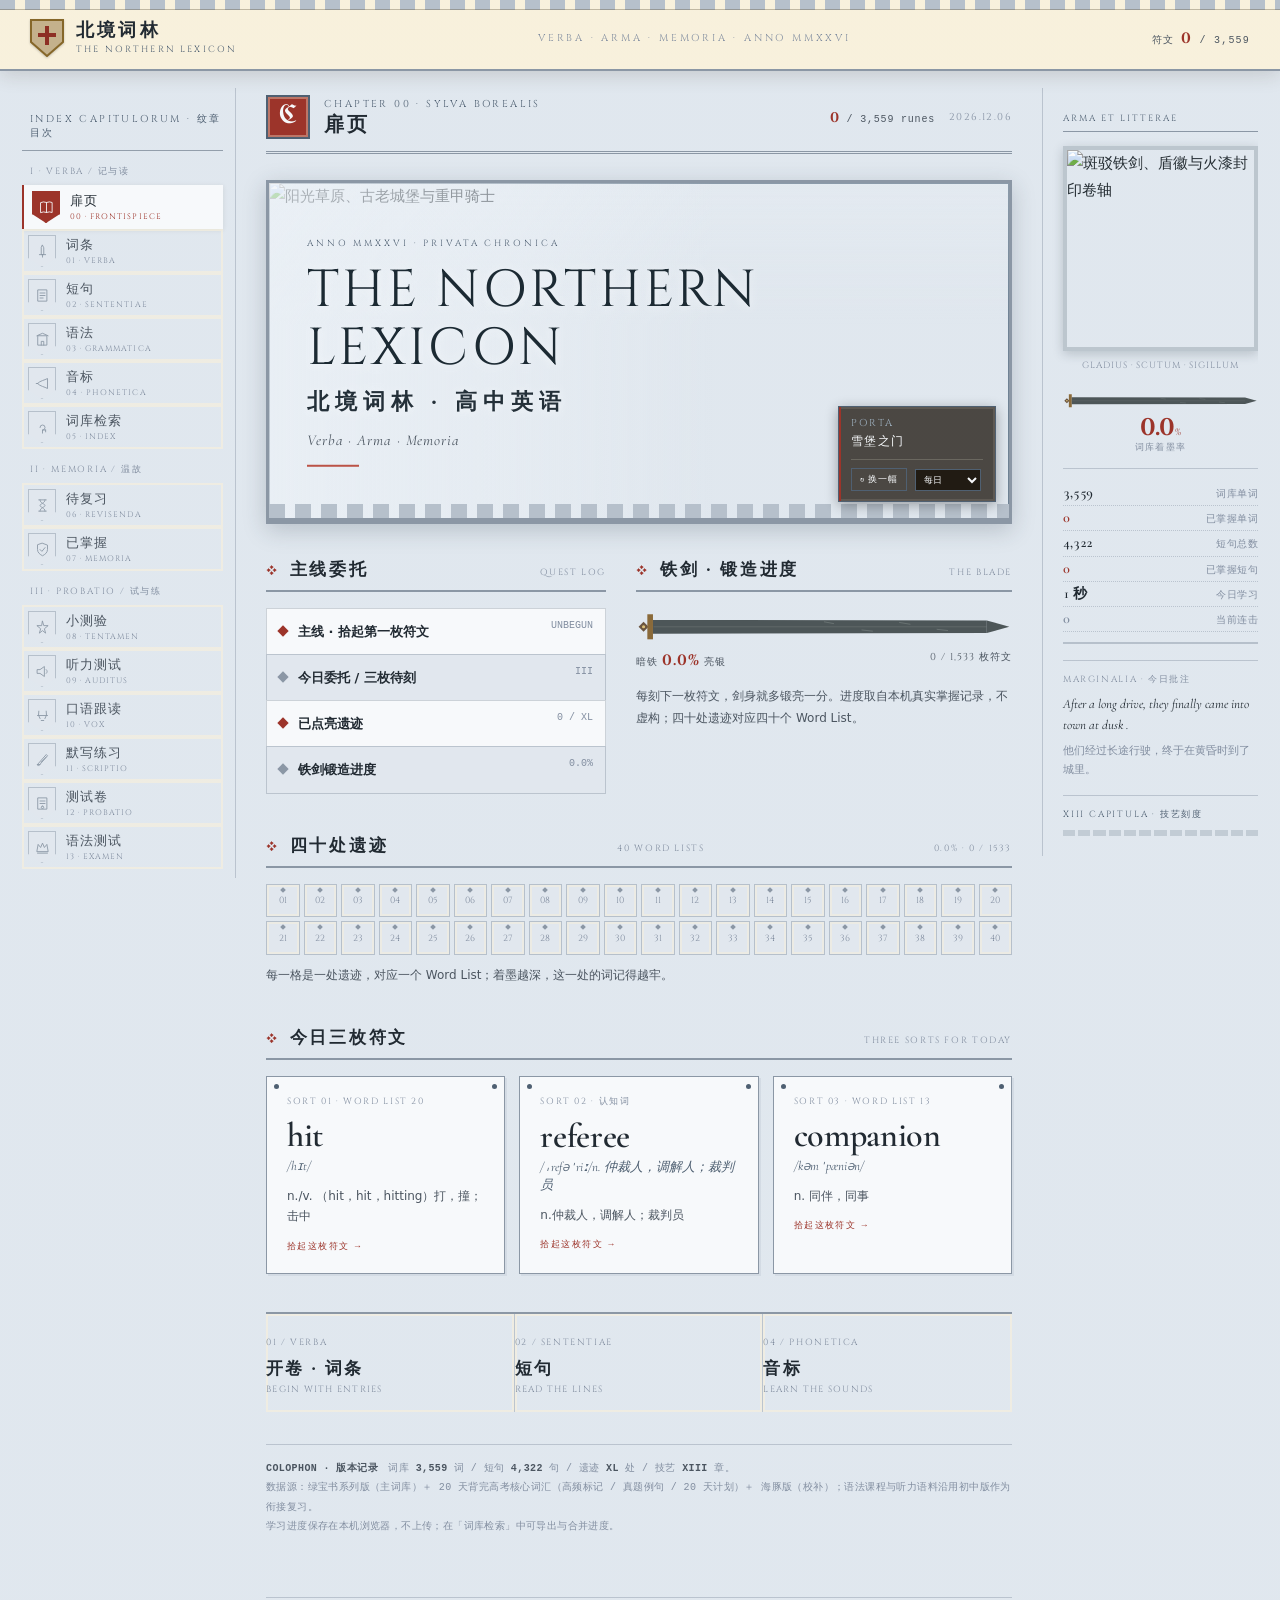
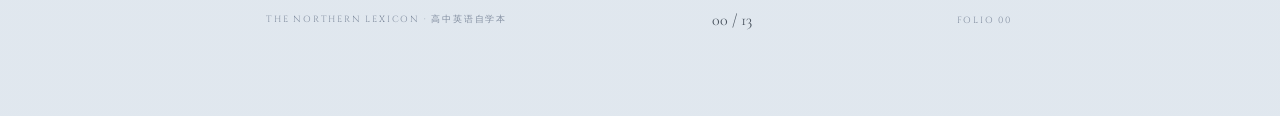
==== index.html @ 10534930 "补齐 988 个缺例句单词的例句（简单单词等基础词全量补全）" ====
<!doctype html>
<html lang="zh-CN">
<head>
<meta charset="utf-8"><meta name="viewport" content="width=device-width,initial-scale=1"><meta http-equiv="Cache-Control" content="no-cache, must-revalidate"><meta name="referrer" content="no-referrer"><link rel="apple-touch-icon" href="apple-touch-icon.png">
<link rel="icon" href="data:image/svg+xml,%3Csvg%20xmlns='http://www.w3.org/2000/svg'%20viewBox='0%200%2064%2064'%3E%3Cpath%20d='M4%204%20h56%20v34%20L32%2060%204%2038%20Z'%20fill='%23c4b18c'%20stroke='%23866729'%20stroke-width='3'/%3E%3Cpath%20d='M29%2012%20h6%20v30%20h-6%20Z%20M17%2024%20h30%20v6%20H17%20Z'%20fill='%238d2f24'/%3E%3C/svg%3E">
<title>北境词林 · 高中英语自学本</title>
<style>
/* hallmark stamp · theme: Exercise Book — refined 2026-10-31
   world preserved: ruled paper, ink, serif voice, one accent · chrome stripped, hairlines over borders
   shape: tool page (tabbed study app) · mode: Operate
   Floor: tokens only · focus-visible on every control · reduced-motion honored · overflow-x clipped
   no eyebrow above headings (counters are metadata) · no nested cards · no glass, no gradient text */
:root{
  --bg:#ffffff;
  --surface:#ffffff;
  --surface-sunk:#fafafa;
  --ink:#16161a;
  --muted:#6c6c72;
  --line:rgba(18,18,22,.10);
  --line-2:rgba(18,18,22,.22);
  --rule:rgba(18,18,22,.035);
  /* 薄荷绿：亮薄荷 #35a08c 只用于大字号（白底 3.2:1，过 WCAG 大字 3:1）；
     深薄荷 #1c7d6b 用于小字与实心块（5.0:1，过正文 4.5:1）。
     色相往青绿挪了一点（B 通道比草绿版高 15），白底上才像薄荷而不是草。
     语义绿并入同一色系：--green 用更深的 #146e58（6.2:1），
     「掌握/答对」和主色是一家，不再有两个绿打架。 */
  --accent:#35a08c;
  --accent-soft:#1c7d6b;
  --plum:#6a4a72;
  --green:#146e58;
  --red:#a2352a;
  --amber:#8a5a12;
  --serif:Georgia,"Times New Roman","STIX Two Text",serif;
  --sans:"Segoe UI",-apple-system,"PingFang SC","Microsoft YaHei",system-ui,sans-serif;
  --mono:ui-monospace,Consolas,"Courier New",monospace;
  --ease:cubic-bezier(.16,1,.3,1);
  --r:8px;
  --r-lg:12px;
  color-scheme:light;
}
[data-theme="dark"]{
  --bg:#121614;
  --surface:#181d1b;
  --surface-sunk:#141917;
  --ink:#e6ede9;
  --muted:#9ba8a3;
  --line:rgba(230,237,233,.13);
  --line-2:rgba(230,237,233,.24);
  --rule:rgba(230,237,233,.055);
  --accent:#82d9bd;
  --accent-soft:#a3e8cd;
  --plum:#c3a8c9;
  --green:#82d9bd;
  --red:#d4796a;
  --amber:#d9a75c;
  color-scheme:dark;
}

*{box-sizing:border-box}
html,body{overflow-x:clip}
body{
  margin:0;background:var(--bg);color:var(--ink);
  font:16px/1.68 var(--sans);
  -webkit-font-smoothing:antialiased;
  text-rendering:optimizeLegibility;
}

/* ---- 浏览器原生表面：选中、光标、滚动条、下划线偏移 ---- */
::selection{background:rgba(53,160,140,.18);color:var(--ink)}
[data-theme="dark"] ::selection{background:rgba(127,216,180,.26)}
:root{scrollbar-color:var(--line-2) transparent;scrollbar-width:thin}
/* 手指按下的一瞬间就有反馈（比 :active 更早），用主题色而不是浏览器默认灰 */
html{-webkit-tap-highlight-color:rgba(53,160,140,.18)}
::-webkit-scrollbar{width:11px;height:11px}
::-webkit-scrollbar-track{background:transparent}
::-webkit-scrollbar-thumb{background:var(--line-2);border-radius:99px;border:3px solid transparent;background-clip:content-box}
::-webkit-scrollbar-thumb:hover{background:var(--muted);background-clip:content-box}
input,textarea{caret-color:var(--accent)}
a{color:var(--accent);text-decoration-thickness:1px;text-underline-offset:3px}

:is(button,a,input,select,textarea,[tabindex],summary):focus-visible{
  outline:2px solid var(--accent);outline-offset:2px;border-radius:4px;
}

main{max-width:900px;margin:0 auto;padding:30px 24px 72px}

/* ---- 统计：一行读数，发丝线收口，不做卡片 ---- */
.stats{
  display:flex;align-items:baseline;gap:34px;flex-wrap:wrap;
  padding:0 0 15px;border-bottom:1px solid var(--line);
}
.stat{min-width:0;display:flex;align-items:baseline;gap:7px}
.stat strong{
  font-family:var(--sans);font-size:15px;font-weight:600;
  font-variant-numeric:tabular-nums;letter-spacing:-.01em;
  transition:color .18s var(--ease);
}
.stat span{color:var(--muted);font-size:12.5px;letter-spacing:.01em}
#learned,#sentLearned{color:var(--green)}
.stat.link{cursor:pointer}
.stat.link:hover strong{color:var(--accent)}
/* 连击数：0 时保持灰，答对才点亮成薄荷色；加一下弹动表示「又对了」 */
#streakNum{display:inline-block;color:var(--muted)}
#statStreak.on #streakNum{color:var(--accent-soft)}
@keyframes streak-pop{0%{transform:scale(1)}42%{transform:scale(1.24)}100%{transform:scale(1)}}
#streakNum.pop{animation:streak-pop .34s var(--ease)}

.progress{height:1px;background:var(--line);overflow:hidden;margin:0 0 30px}
.progress div{height:100%;background:var(--green);width:0;transition:width .3s var(--ease)}

/* ---- 导航：吸顶，文字按钮，当前项一条墨线 ---- */
.tabs{
  margin:0 0 34px;padding:14px 0 0;
  border-bottom:1px solid var(--line);
  position:sticky;top:0;z-index:30;background:var(--bg);
}
.tab-row{display:flex;flex-wrap:wrap}
.tab-row+.tab-row{margin-top:7px}
.tab,button,select,input,textarea{font:inherit}
.tab{
  position:relative;border:0;background:transparent;color:var(--muted);
  border-radius:0;padding:9px 0;margin-right:22px;cursor:pointer;font-size:12.5px;
  transition:color .18s var(--ease);white-space:nowrap;
}
.tab:last-child{margin-right:0}
.tab:hover{color:var(--ink)}
.tab:active{color:var(--accent-soft)}
.tab.active{color:var(--accent-soft);font-weight:600}
.tab.active::after{
  content:"";position:absolute;left:0;right:0;bottom:2px;height:2px;
  background:var(--accent);border-radius:1px;
}

button{
  border:1px solid transparent;background:transparent;border-radius:6px;
  padding:9px 14px;cursor:pointer;color:var(--ink);
  transition:border-color .18s var(--ease),color .18s var(--ease),background-color .18s var(--ease),transform .12s var(--ease);
}
button:disabled{opacity:.4;cursor:not-allowed}
button.primary{border-color:var(--accent-soft);background:var(--accent-soft);color:#fff;font-weight:600}
/* 悬停只在真能 hover 的设备上给，触摸屏上 hover 会「粘住」不散 */
@media(hover:hover){
  button:hover:not(:disabled){background:var(--surface-sunk)}
  button.primary:hover:not(:disabled){background:transparent;color:var(--accent-soft)}
}
/* 触摸屏没有 hover，按下必须给底色，否则「标记掌握」这类文字按钮会以为没点到。
   放在 hover 之后：同优先级下后写的生效，按下态才盖得住悬停态。 */
button:active:not(:disabled){background:rgba(53,160,140,.16);transform:translateY(.5px)}
button.primary:active:not(:disabled){background:var(--green);border-color:var(--green);color:#fff}

.controls{
  display:flex;align-items:center;gap:6px;flex-wrap:wrap;
  padding:0 0 10px;margin:0 0 30px;border-bottom:1px solid var(--line);
}
.controls input{
  flex:1 1 200px;min-width:0;width:auto;border:0;border-radius:0;background:transparent;
  padding:9px 2px;font-size:15px;color:var(--ink);
}
.controls input::placeholder{color:var(--muted)}
.controls input:focus{outline:none;box-shadow:inset 0 -1px 0 var(--accent)}
.controls select{
  border:0;background:transparent;color:var(--muted);font-size:13px;
  padding:9px 2px;cursor:pointer;max-width:200px;
  transition:color .18s var(--ease);
}
.controls select:hover{color:var(--ink)}
.controls select:focus{outline:none;color:var(--ink);box-shadow:inset 0 -1px 0 var(--accent)}

/* ---- 面板：纸面，一层，不再套卡片 ---- */
.panel{
  border:0;border-radius:0;
  padding:0 0 26px;background:transparent;margin-bottom:8px;
}
.section-title{display:flex;align-items:baseline;justify-content:space-between;gap:14px;margin:0 0 16px}
.section-title h2{font-family:var(--serif);font-size:24px;font-weight:600;margin:0;letter-spacing:-.015em}
.section-title span{color:var(--muted);font-size:13.5px;font-variant-numeric:tabular-nums}

/* ---- 单词卡：横格纸，格线退到几乎看不见 ---- */
.word-card{
  border:0;border-radius:0;background:transparent;
  padding:38px 0 0;min-height:0;display:block;
}
.eyebrow{font-size:12px;color:var(--muted);font-variant-numeric:tabular-nums;margin:0 0 14px}
.word{
  font-family:var(--serif);font-size:clamp(46px,7.4vw,78px);font-weight:700;
  letter-spacing:-.032em;line-height:1.02;margin:0 0 10px;color:var(--accent);
  overflow-wrap:break-word;min-width:0;text-wrap:balance;
}
.word.mask{
  font-family:var(--mono);letter-spacing:.12em;font-size:clamp(26px,5vw,38px);color:var(--accent-soft);
}
.sent-en{
  font-family:var(--serif);font-size:clamp(24px,3.8vw,35px);line-height:1.42;
  margin:10px 0 6px;max-width:64ch;text-wrap:pretty;color:var(--accent);
  letter-spacing:-.012em;
}
.phonetic{color:var(--accent-soft);font-size:15px;letter-spacing:.01em}

/* ---- 音标学习：分类分组、符号卡、例词、自测 ---- */
.ipa-group{margin:0 0 30px}
.ipa-group-title{display:flex;align-items:baseline;gap:10px;margin:0 0 12px}
.ipa-group-title h3{font-family:var(--serif);font-size:19px;font-weight:600;margin:0;letter-spacing:-.01em}
.ipa-group-title span{color:var(--muted);font-size:13px}
.ipa-grid{display:grid;grid-template-columns:repeat(auto-fill,minmax(150px,1fr));gap:10px}
.ipa-card{
  display:flex;flex-direction:column;gap:6px;padding:14px 14px 12px;
  border:1px solid var(--line);border-radius:var(--r);background:var(--surface);
  transition:border-color .18s var(--ease),box-shadow .18s var(--ease);
}
.ipa-card:hover{border-color:var(--line-2)}
.ipa-card:focus-within{border-color:var(--accent)}
.ipa-top{display:flex;align-items:center;justify-content:space-between;gap:6px}
.ipa-sym{font-family:var(--serif);font-size:28px;line-height:1.05;color:var(--accent);letter-spacing:.01em}
.ipa-say{
  display:inline-flex;align-items:center;justify-content:center;width:28px;height:28px;
  border:1px solid var(--line);border-radius:6px;background:transparent;color:var(--muted);cursor:pointer;
}
.ipa-say:hover{color:var(--accent);border-color:var(--accent)}
.ipa-say.speaking{color:var(--accent);border-color:var(--accent)}
.ipa-say svg{width:14px;height:14px;fill:none;stroke:currentColor;stroke-width:1.7;stroke-linecap:round;stroke-linejoin:round}
.ipa-desc{font-size:12.5px;line-height:1.5;color:var(--muted)}
.ipa-ex{margin-top:2px;padding-top:8px;border-top:1px solid var(--rule);font-size:13px;line-height:1.6}
.ipa-ex b{font-weight:600;color:var(--ink)}
.ipa-ex .ex-word{color:var(--accent-soft);cursor:pointer;font-family:var(--serif);font-size:15px}
.ipa-ex .ex-word:hover{text-decoration:underline}
.ipa-ex .ex-ph{color:var(--muted);font-family:var(--serif)}
.ipa-ex .ex-zh{color:var(--muted)}
.ipa-empty{font-size:12.5px;color:var(--muted);font-style:italic}
.ipa-toolbar{display:flex;align-items:center;flex-wrap:wrap;gap:12px;margin:0 0 18px}
.ipa-toolbar .seg button{padding:5px 12px;font-size:13px}
.ipa-score{font-variant-numeric:tabular-nums}
.ipa-q{display:flex;align-items:center;gap:14px;flex-wrap:wrap;margin:0 0 18px}
.ipa-q .ipa-sym{font-size:clamp(44px,8vw,64px)}
.ipa-opts{display:flex;flex-wrap:wrap;gap:10px;margin:0 0 16px}
.ipa-opts button{
  padding:10px 18px;border:1px solid var(--line);border-radius:var(--r);background:var(--surface);
  color:var(--ink);cursor:pointer;font-family:var(--serif);font-size:20px;
  transition:border-color .15s var(--ease),color .15s var(--ease),background .15s var(--ease);
}
.ipa-opts button:hover{border-color:var(--accent);color:var(--accent)}
.ipa-opts button.correct{border-color:var(--green);color:var(--green);background:rgba(20,110,88,.08)}
.ipa-opts button.wrong{border-color:var(--red);color:var(--red);background:rgba(162,53,42,.08)}
.ipa-feedback{min-height:24px;margin:0 0 14px;font-size:14px}
.ipa-feedback.good{color:var(--green)}
.ipa-feedback.bad{color:var(--red)}
.definition{
  font-size:21px;margin:30px 0 0;line-height:1.7;max-width:62ch;
  padding-top:28px;border-top:1px solid var(--line);
}
.detail{
  padding-top:18px;border-top:1px solid var(--line);margin-top:22px;
  white-space:pre-wrap;max-width:70ch;line-height:1.78;font-size:14.5px;
}
.detail b{display:block;font-weight:600;font-size:12.5px;color:var(--muted);margin-bottom:4px;letter-spacing:.02em}
/* 例句标题行：标签 + 小喇叭按钮并排 */
.detail-head{display:flex;align-items:center;gap:3px;margin-bottom:4px}
.detail-head b{margin-bottom:0}
#memoryWrap b{color:var(--plum)}
#exampleWrap b{color:var(--accent)}
.actions{display:flex;gap:4px;flex-wrap:wrap;margin-top:34px;align-items:center}

/* ---- 设置条 ---- */
.speak-bar,.mode-bar,.jump-bar,.master-tools{
  display:flex;gap:18px;align-items:center;flex-wrap:wrap;
  margin:0 0 16px;color:var(--muted);font-size:13px;
}
.speak-bar label,.mode-bar label,.jump-bar label,.master-tools label{display:flex;align-items:center;gap:7px}
.speak-bar select,.mode-bar select,.jump-bar input,.master-tools input{
  padding:6px 9px;border:1px solid var(--line);border-radius:6px;
  background:var(--surface);font-size:13px;color:var(--ink);
  transition:border-color .18s var(--ease);
}
.speak-bar select:hover,.mode-bar select:hover,.jump-bar input:hover,.master-tools input:hover{border-color:var(--line-2)}
.jump-bar input{width:210px}
.master-tools input{width:240px}
.jump-bar button{padding:6px 13px;font-size:13px}

/* ---- 设置：默认收起，展开时占满一行 ---- */
.settings>summary{
  cursor:pointer;list-style:none;color:var(--muted);font-size:13px;
  padding:9px 12px;border-radius:6px;display:inline-flex;align-items:center;gap:7px;
  transition:color .18s var(--ease),background-color .18s var(--ease);
}
.settings>summary::-webkit-details-marker{display:none}
.settings>summary::after{
  content:"";width:0;height:0;border-left:4px solid transparent;
  border-right:4px solid transparent;border-top:5px solid currentColor;
  transition:transform .22s var(--ease);
}
.settings[open]>summary::after{transform:rotate(180deg)}
.settings>summary:hover{color:var(--ink);background:var(--surface-sunk)}
.settings[open]{flex-basis:100%;order:9}
.settings-body{
  margin:10px 0 2px;padding:18px 20px;border-radius:8px;
  background:var(--surface-sunk);display:grid;gap:16px;
}
.settings-body .row{display:flex;align-items:center;gap:18px;flex-wrap:wrap;font-size:13px;color:var(--muted);row-gap:12px}
.settings-body .row label{display:flex;align-items:center;gap:7px;white-space:nowrap}
.settings-body .row select{
  padding:5px 8px;border:1px solid var(--line);border-radius:6px;
  background:var(--bg);font-size:13px;color:var(--ink);
}
.settings-body .row .lbl{color:var(--ink);font-size:12.5px}
.jump-tip{color:var(--red);font-size:12.5px}
.seg{display:inline-flex;border:1px solid var(--line);border-radius:7px;overflow:hidden;background:var(--surface-sunk)}
.seg button{border:0;border-radius:0;padding:7px 15px;background:transparent;color:var(--muted);font-size:13px}
.seg button+button{border-left:1px solid var(--line)}
.seg button:hover:not(.on){color:var(--ink);border-color:var(--line)}
.seg button:active:not(.on){background:rgba(53,160,140,.16);color:var(--ink)}
.seg button.on{background:var(--accent-soft);color:#fff;font-weight:600}

/* ---- 朗读设置：默认收起，展开时占满一行 ---- */
.tune>summary{
  cursor:pointer;list-style:none;color:var(--muted);font-size:13px;
  padding:7px 13px;border:1px solid var(--line);border-radius:var(--r);
  display:inline-flex;align-items:center;gap:7px;
  transition:border-color .18s var(--ease),color .18s var(--ease);
}
.tune>summary::-webkit-details-marker{display:none}
.tune>summary::after{
  content:"";width:0;height:0;
  border-left:4px solid transparent;border-right:4px solid transparent;
  border-top:5px solid currentColor;transition:transform .22s var(--ease);
}
.tune[open]>summary::after{transform:rotate(180deg)}
.tune>summary:hover{border-color:var(--line-2);color:var(--ink)}
.tune[open]{flex-basis:100%}
.tune-body{
  display:flex;gap:16px;align-items:center;flex-wrap:wrap;
  margin-top:10px;padding:14px 16px;border:1px solid var(--line);
  border-radius:var(--r);background:var(--surface);
}
#voiceInfo{font-size:12px;color:var(--muted);letter-spacing:.01em}

/* ---- 朗读按钮 ---- */
.word-line{display:flex;align-items:center;gap:14px;flex-wrap:wrap}
.speak{
  border:1px solid transparent;background:transparent;border-radius:6px;
  padding:8px 10px;cursor:pointer;flex:none;font-size:13px;color:var(--muted);
  display:inline-flex;align-items:center;gap:7px;
  transition:border-color .18s var(--ease),color .18s var(--ease),background-color .18s var(--ease);
}
.speak:hover:not(:disabled){color:var(--accent);background:var(--surface-sunk)}
.speak:active:not(:disabled){background:rgba(53,160,140,.16);transform:translateY(.5px)}
.speak.speaking{color:var(--accent);border-color:var(--accent)}
.speak svg{width:15px;height:15px;fill:none;stroke:currentColor;stroke-width:1.7;stroke-linecap:round;stroke-linejoin:round}
/* 例句行里的迷你喇叭：塞在 12.5px 的标签旁边，不撑高行距 */
.speak.mini{padding:6px;border-radius:5px;margin-left:-4px;color:var(--accent-soft)}
.speak.mini svg{width:16px;height:16px}

/* ---- 列表 ---- */
.list{display:grid;gap:0}
.item{
  display:grid;grid-template-columns:minmax(0,1fr) auto;gap:12px;align-items:center;
  border-bottom:1px solid var(--line);padding:13px 2px;
}
.item:last-child{border-bottom:0}
.item .w{font-family:var(--serif);font-weight:600;overflow-wrap:break-word;min-width:0;transition:color .16s var(--ease)}
.item:hover .w{color:var(--accent)}
.item small{display:block;color:var(--muted);font-size:13px;margin-top:2px}
.item button{padding:6px 12px;font-size:13px}
.item .item-actions{display:flex;gap:6px;align-items:center;white-space:nowrap}
.empty-tip{color:var(--muted);font-size:14px;margin:0}
.master-more{justify-self:start;padding:8px 14px;font-size:13px;margin-top:14px}
.letter-head{
  display:flex;align-items:center;gap:10px;color:var(--accent);
  font-size:12.5px;font-weight:600;margin:16px 0 0;letter-spacing:.02em;
}
.letter-head::after{content:"";flex:1;height:1px;background:var(--line)}
.hidden{display:none!important}

/* ---- 测验 / 听力 / 跟读 ---- */
.quiz-options{display:grid;grid-template-columns:minmax(0,1fr) minmax(0,1fr);gap:10px;margin-top:20px}
.quiz-options button{text-align:left;min-height:56px;line-height:1.55;background:var(--surface);border:1px solid var(--line);font-size:15px}
.quiz-options button:disabled{opacity:.5;cursor:default}
.quiz-options button.right{opacity:1;border-color:var(--green);color:var(--green);font-weight:600;background:rgba(20,110,88,.06)}
.quiz-options button.wrong{opacity:1;border-color:var(--red);color:var(--red);background:rgba(162,53,42,.05)}
.quiz-options.one-col{grid-template-columns:minmax(0,1fr)}
.feedback{margin-top:20px;font-weight:500;font-size:14.5px;line-height:1.6}
.lq{margin:14px 0;padding-top:12px;border-top:1px dashed var(--line)}
.lq .lq-title{font-weight:600;margin-bottom:6px}
.l-speaker{display:inline-block;color:var(--accent);font-weight:600;min-width:22px}
.listen-box{display:flex;gap:10px;align-items:center;flex-wrap:wrap;margin:8px 0 4px}
.target-en{
  font-family:var(--serif);font-size:clamp(20px,3.4vw,28px);line-height:1.5;
  margin:8px 0;overflow-wrap:break-word;min-width:0;max-width:68ch;
}
.target-en.long{font-size:16px;line-height:1.9;font-weight:600;max-height:260px;overflow:auto}
.tok{display:inline-block;padding:1px 4px;margin:2px 3px 2px 0;border-radius:4px;background:var(--surface-sunk)}
.tok.hit{background:transparent;color:var(--green);box-shadow:inset 0 -2px 0 var(--green)}
.tok.miss{background:transparent;color:var(--red);text-decoration:underline wavy var(--red)}
.heard{margin-top:10px;color:var(--muted);font-size:14px;min-height:22px}
.score-big{font-family:var(--serif);font-size:32px;font-variant-numeric:tabular-nums;color:var(--accent)}
.mic-on{border-color:var(--red);color:var(--red)}
@keyframes pulse{0%,100%{box-shadow:0 0 0 0 transparent}50%{box-shadow:0 0 0 4px var(--surface-sunk)}}

/* ---- 默写 ---- */
.d-prompt{
  font-family:var(--serif);font-size:clamp(20px,3.4vw,28px);line-height:1.5;
  margin:8px 0;overflow-wrap:break-word;min-width:0;max-width:68ch;
}
.d-hint{
  font-family:var(--mono);letter-spacing:.16em;color:var(--amber);
  margin-top:10px;word-break:break-word;min-height:22px;
}
.d-input{
  width:100%;padding:13px 14px;border:1px solid var(--line-2);border-radius:var(--r);
  background:var(--surface);font:inherit;margin-top:14px;resize:none;overflow:hidden;
  min-height:52px;line-height:1.55;color:var(--ink);
  transition:border-color .18s var(--ease);
}
.d-input:focus{outline:none;border-color:var(--accent)}
.d-input.ok{border-color:var(--green)}
.d-input.bad{border-color:var(--red)}
#wdictInput{font-size:17px;font-weight:600;letter-spacing:.02em}
#wdictInput::placeholder{font-weight:400;letter-spacing:0}
.wdict-stat{color:var(--muted);font-size:12.5px;min-height:19px;margin-top:8px}

/* ---- 输入框一键清空 ---- */
/* 手机上按退格删一个 12 个字母的单词要按十几次，还要小心别按错删到别的，
   给个 × 一点清空。显隐交给 :placeholder-shown 判断，不用 JS 去同步状态。 */
.in-wrap{position:relative;margin-top:14px}
.in-wrap .d-input{margin-top:0;padding-right:42px}
.in-wrap .in-clear{
  position:absolute;right:7px;top:50%;transform:translateY(-50%);
  width:30px;height:30px;padding:0;border:0;border-radius:50%;
  display:flex;align-items:center;justify-content:center;
  color:var(--muted);background:transparent;cursor:pointer;
  touch-action:manipulation;-webkit-tap-highlight-color:transparent;
}
.in-wrap .in-clear svg{width:14px;height:14px;fill:none;stroke:currentColor;stroke-width:2;stroke-linecap:round}
/* 多行输入框（默写）会随内容长高，按钮贴顶不居中，否则会飘到中间去 */
.in-wrap.ta .in-clear{top:9px;transform:none}
.in-wrap :is(input,textarea):placeholder-shown + .in-clear{display:none}
/* 空的时候按钮不在，右侧那 42px 还给文字，否则占位提示会被截掉一截 */
.in-wrap :is(input,textarea):placeholder-shown{padding-right:14px}
@media(hover:hover){ .in-wrap .in-clear:hover{background:var(--surface-sunk);color:var(--ink)} }
/* 按下态：选择器要压过全局 button:active，否则 transform 被改成 translateY(.5px)，
   按钮会往下跳半个身位 */
.in-wrap .in-clear:active{background:rgba(53,160,140,.16);color:var(--accent-soft);transform:translateY(-50%)}
.in-wrap.ta .in-clear:active{transform:translateY(.5px)}

/* ---- 语法 ---- */
.gram .g-title{font-family:var(--serif);font-size:21px;font-weight:600;margin:8px 0 4px;letter-spacing:-.01em}
.gram .g-level{
  display:inline-block;font-size:12px;color:var(--accent);border:1px solid var(--line);
  border-radius:999px;padding:1px 10px;margin-left:8px;vertical-align:middle;
}
.gram .g-t{margin:8px 0;line-height:1.78;max-width:70ch}
.gram .g-b{font-weight:600;margin:16px 0 4px;color:var(--accent)}
.gram .g-img{color:var(--muted);font-size:12.5px;margin:6px 0}
.gram .g-done{color:var(--green)}
.gramq-q{border-bottom:1px solid var(--line);padding:16px 0;margin:0}
.gramq-q .gq-no{color:var(--muted);font-size:13px;margin-right:6px;font-variant-numeric:tabular-nums}
.gramq-q .gq-stem{font-weight:600;margin-bottom:10px;line-height:1.75}
.gramq-q .gq-opt{display:block;width:100%;text-align:left;margin:6px 0;padding:10px 13px;background:var(--surface);border:1px solid var(--line)}
.gramq-q .gq-opt.correct{border-color:var(--green);color:var(--green);font-weight:600}
.gramq-q .gq-opt.wrong{border-color:var(--red);color:var(--red)}
.gramq-why{margin-top:9px;font-size:13px;color:var(--muted);line-height:1.75}

/* ---- 测试卷：像一张印出来的卷子 ---- */
.paper{
  background:var(--surface);border:1px solid var(--line);border-radius:var(--r-lg);
  padding:clamp(20px,3vw,34px);max-width:820px;
}
.p-head{border-bottom:2px solid var(--ink);padding-bottom:14px;margin-bottom:18px}
.p-title{margin:0;font-family:var(--serif);font-size:clamp(19px,3vw,24px);text-align:center;font-weight:600;letter-spacing:-.01em}
.p-meta{color:var(--muted);font-size:12.5px;text-align:center;margin-top:7px;font-variant-numeric:tabular-nums}
.p-name{font-size:13px;color:var(--muted);margin-top:12px}
.p-sec{
  font-family:var(--serif);font-size:17px;margin:26px 0 10px;
  padding-left:10px;box-shadow:inset 3px 0 0 var(--accent);color:var(--accent);
}
.p-sub{font-weight:600;font-size:14px;margin:16px 0 6px}
.p-tip{color:var(--muted);font-size:12.5px;line-height:1.75;margin:0 0 12px;max-width:72ch}
.p-item{display:flex;gap:10px;padding:10px 0;border-bottom:1px dashed var(--line)}
.p-no{color:var(--muted);font-size:13px;min-width:22px;padding-top:2px;font-variant-numeric:tabular-nums}
.p-body{flex:1;min-width:0}
.p-stem{font-size:15px;line-height:1.8}
.p-hint{
  font-size:12.5px;color:var(--muted);border:1px dashed var(--line);border-radius:6px;
  padding:3px 10px;display:inline-block;margin-top:7px;
}
.p-opts{display:flex;gap:8px;flex-wrap:wrap;margin-top:9px}
.p-opt{
  padding:6px 13px;border:1px solid var(--line);border-radius:6px;background:var(--surface);
  color:var(--ink);font-size:13.5px;cursor:pointer;text-align:left;
  transition:border-color .18s var(--ease);
}
.p-opt:hover{border-color:var(--line-2)}
.p-opt.on{border-color:var(--ink);font-weight:600}
.p-opt.right{border-color:var(--green);color:var(--green);font-weight:600}
.p-opt.wrong{border-color:var(--red);color:var(--red)}
.p-listen{display:flex;align-items:center;gap:8px;flex-wrap:wrap}
.p-lhint,.p-audio-text{color:var(--muted);font-size:12.5px}
.p-bank{display:flex;gap:8px;flex-wrap:wrap;padding:11px;border:1px solid var(--line);border-radius:var(--r);margin:0 0 12px}
.p-bank-w{padding:3px 11px;border:1px solid var(--line);border-radius:999px;font-size:13px}
.p-ansrow{display:flex;align-items:center;gap:8px;margin-top:9px;flex-wrap:wrap}
.p-lb{color:var(--muted);font-size:12.5px;margin-top:6px}
.p-input{
  padding:7px 11px;border:1px solid var(--line);border-radius:6px;font-size:14px;
  width:180px;background:var(--surface);font-family:inherit;color:var(--ink);
}
.p-input.wide{width:100%}
.p-textarea{
  width:100%;margin-top:9px;padding:11px;border:1px solid var(--line);border-radius:var(--r);
  font:inherit;font-size:14px;line-height:1.75;resize:vertical;background:var(--surface);color:var(--ink);
}
.p-fb{margin-top:6px;font-size:12.5px;display:flex;gap:8px;flex-wrap:wrap}
.p-fb.ok .p-mark{color:var(--green);font-weight:600}
.p-fb.no .p-mark{color:var(--red);font-weight:600}
.p-why{color:var(--muted)}
.p-passage{border:1px solid var(--line);border-radius:var(--r);padding:14px 16px;margin-bottom:12px}
.p-pline{margin:0 0 5px;font-size:13.5px;line-height:1.8}
.p-score{margin-top:14px;padding:14px 16px;border:1px solid var(--line);border-radius:var(--r)}
.p-score strong{font-family:var(--serif);font-size:26px;font-variant-numeric:tabular-nums}
.p-groups{display:flex;gap:8px;flex-wrap:wrap;margin-top:9px}
.p-grp{font-size:12.5px;border:1px solid var(--line);border-radius:999px;padding:2px 11px}
.p-sample{margin-top:14px;padding:14px 16px;border:1px dashed var(--line);border-radius:var(--r);font-size:13px}
.p-sample p{margin:7px 0 0;line-height:1.75}

.notice{
  border:1px solid var(--line);box-shadow:inset 3px 0 0 var(--amber);
  border-radius:var(--r);padding:13px 16px;font-size:13px;line-height:1.75;
  margin:0 0 16px;color:var(--ink);background:transparent;
}
.notice.bad{box-shadow:inset 3px 0 0 var(--red)}

/* ---- 视图切换：唯一一处编排过的入场 ---- */
@keyframes view-in{from{opacity:0;transform:translateY(6px)}to{opacity:1;transform:none}}
.view:not(.hidden){animation:view-in .34s var(--ease) both}

/* ---- 答对反馈：一次短促的「落定」，一圈扩散 + 轻微回弹 + 一枚上浮的对勾 ----
   不做彩带礼花，保持和版面一致的克制。全部时长 ≤1s，不挡住下一步操作。 */
@keyframes ok-pop{
  0%{transform:scale(1)}
  38%{transform:scale(1.03)}
  100%{transform:scale(1)}
}
@keyframes ok-halo{
  0%{box-shadow:0 0 0 0 rgba(53,160,140,.42)}
  100%{box-shadow:0 0 0 15px rgba(53,160,140,0)}
}
@keyframes ok-tick{
  0%{opacity:0;transform:translate(-50%,8px) scale(.4)}
  22%{opacity:1;transform:translate(-50%,-10px) scale(1)}
  64%{opacity:1;transform:translate(-50%,-15px) scale(1)}
  100%{opacity:0;transform:translate(-50%,-30px) scale(1)}
}
.ok-flash{position:relative;animation:ok-pop .38s var(--ease),ok-halo .64s ease-out}
.ok-flash::after{
  content:"✓";position:absolute;left:50%;top:-6px;
  font-family:var(--sans);font-size:15px;font-weight:700;line-height:1;
  color:var(--accent-soft);pointer-events:none;
  animation:ok-tick .92s var(--ease) forwards;
}
/* 反馈文字也跟着「顶」一下，避免只有色块在动、文字是死的 */
.ok-flash-txt{animation:view-in .3s var(--ease) both}

/* ---- 答错：短促左右一抖 + 一圈红晕，比答对克制，只是「不对」不是「爆炸」 ---- */
@keyframes bad-shake{
  0%,100%{transform:translateX(0)}
  18%{transform:translateX(-4px)}
  38%{transform:translateX(4px)}
  58%{transform:translateX(-3px)}
  78%{transform:translateX(2px)}
}
@keyframes bad-halo{
  0%{box-shadow:0 0 0 0 rgba(162,53,42,.34)}
  100%{box-shadow:0 0 0 11px rgba(162,53,42,0)}
}
.bad-flash{position:relative;animation:bad-shake .34s ease-in-out,bad-halo .5s ease-out}
.bad-flash-txt{animation:bad-shake .34s ease-in-out}

/* 彩带画布：盖在最上层但不吃点击，粒子放完自动清空 */
.confetti-layer{position:fixed;inset:0;width:100%;height:100%;pointer-events:none;z-index:9999}

/* ---- 连击：全屏金光一闪 + 中上方浮出一块提示 ---- */
.streak-flash{position:fixed;inset:0;z-index:9998;pointer-events:none;opacity:0;
  background:radial-gradient(circle at 50% 42%,rgba(232,193,90,.46),rgba(232,193,90,0) 62%)}
.streak-flash.go{animation:sflash .9s ease-out}
.streak-flash.go.lv2{animation:sflash 1.15s ease-out}
@keyframes sflash{0%{opacity:0}10%{opacity:1}100%{opacity:0}}

.streak-toast{
  position:fixed;left:50%;top:34%;transform:translate(-50%,-50%);
  z-index:10001;pointer-events:none;text-align:center;opacity:0;
  padding:16px 28px;border-radius:14px;
  background:var(--surface);border:1px solid var(--line);
  box-shadow:0 14px 44px rgba(18,18,22,.16);
}
.streak-toast.show{animation:stoast 2.4s var(--ease) both}
.streak-toast b{display:block;font-family:var(--serif);font-size:26px;font-weight:700;
  letter-spacing:-.02em;line-height:1.2;color:var(--accent-soft)}
.streak-toast span{display:block;margin-top:5px;font-size:12.5px;color:var(--muted);letter-spacing:.02em}
.streak-toast.lv2 b{font-size:32px;color:var(--plum)}
@keyframes stoast{
  0%{opacity:0;transform:translate(-50%,-50%) scale(.72)}
  14%{opacity:1;transform:translate(-50%,-50%) scale(1.05)}
  24%{transform:translate(-50%,-50%) scale(1)}
  78%{opacity:1;transform:translate(-50%,-50%) scale(1)}
  100%{opacity:0;transform:translate(-50%,-54%) scale(1.02)}
}

/* ---- 每日学习时长：点顶部「今日学习」展开最近 7 天 ---- */
.time-strip{display:flex;gap:12px;align-items:flex-end;height:98px;margin:-8px 0 26px}
.ts-day{flex:1;display:flex;flex-direction:column;align-items:center;justify-content:flex-end;
  gap:4px;min-width:0}
.ts-bar{width:100%;max-width:32px;border-radius:3px 3px 1px 1px;
  background:var(--line-2);transition:height .35s var(--ease)}
.ts-bar.today{background:var(--accent)}
.ts-val{font-size:11px;color:var(--muted);font-variant-numeric:tabular-nums;height:13px;line-height:13px}
.ts-lab{font-size:10.5px;color:var(--muted);opacity:.82;white-space:nowrap}

@media(max-width:620px){
  main{padding:10px 16px 56px}
  .stats{display:grid;grid-template-columns:1fr 1fr;gap:9px 18px}
  .stat strong{font-size:14px}
  .controls{padding-bottom:8px;margin-bottom:16px}
  /* 手机上把词头往上提，别让键盘一弹就顶到看不见 */
  .word-card{padding-top:16px}
  .progress{margin-bottom:16px}
  .tabs{margin-bottom:18px}
  .stats{padding-bottom:10px}
  .quiz-options{grid-template-columns:minmax(0,1fr)}
  .item{padding:12px 2px}
  /* 手机端操作行：主按钮独占一行（点得到），其余四个挤进一行，不再留「下一个」孤儿 */
  .actions{margin-top:26px;gap:2px}
  .actions button{padding:10px 10px}
  .actions .primary:not(:only-child){flex:1 1 100%;justify-content:center;margin-bottom:4px}
  .tabs{position:static;padding-top:4px}
  .tab{padding:7px 0;font-size:12.5px;margin-right:14px}
  .panel{padding:0 0 20px}
  .settings-body{padding:14px 15px}
  .speak-bar,.mode-bar,.jump-bar,.master-tools{gap:9px;font-size:12.5px}
  .seg button{padding:6px 12px;font-size:12.5px}
  .mode-bar select,.speak-bar select{font-size:12.5px;padding:5px 8px}
  #voiceInfo{display:none}
}

@media print{
  .stats,.progress,.tabs,.footer,.p-ctrl,.view{display:none!important}
  #paper{display:block!important}
  body{background:#fff}
  .paper{border:0;padding:0;max-width:none}
  .p-play,.speak{display:none!important}
  .p-item{break-inside:avoid}
  .p-input,.p-textarea{border:0;border-bottom:1px solid #94a3b8;border-radius:0;width:100%}
  .p-opt{border:0;padding:2px 12px 2px 0}
}

@media(prefers-reduced-motion:reduce){
  *,*::before,*::after{transition:none!important;animation:none!important}
}

/* ---- 键盘弹出态：视口被压掉一大截时，把非必要信息收起来给输入区让位 ----
   body.kb 由 JS 的 visualViewport 监听挂上，且只在触摸设备上生效。
   注意不能收 .controls——搜索框就在里面，收了会把正在输入的框一起藏掉。 */
body.kb .stats,body.kb .progress,body.kb .eyebrow,body.kb .tabs{display:none!important}
body.kb main{padding-top:6px}
body.kb .controls{margin-bottom:10px;padding-bottom:6px}
body.kb .word-card{padding-top:8px}
body.kb .word{font-size:clamp(34px,9vw,48px)}


/* 欧洲碑铭 / 哥特 / 古印刷衬线字体，SIL OFL，latin 子集内嵌 */
@font-face{font-family:'Cinzel';font-style:normal;font-weight:400;font-display:swap;src:url([data-uri]) format('woff2')}
@font-face{font-family:'Cinzel';font-style:normal;font-weight:700;font-display:swap;src:url([data-uri]) format('woff2')}
@font-face{font-family:'Cormorant Garamond';font-style:italic;font-weight:400;font-display:swap;src:url([data-uri]) format('woff2')}
@font-face{font-family:'Cormorant Garamond';font-style:normal;font-weight:400;font-display:swap;src:url([data-uri]) format('woff2')}
@font-face{font-family:'Cormorant Garamond';font-style:normal;font-weight:600;font-display:swap;src:url([data-uri]) format('woff2')}
@font-face{font-family:'UnifrakturMaguntia';font-style:normal;font-weight:400;font-display:swap;src:url([data-uri]) format('woff2')}

/* ===== 欧洲剑与魔法 UI 系统 ===== */
/* ==========================================================================
   CHRONICLE OF THE VALE · 晨光词卷
   欧洲剑与魔法世界 UI 系统 —— 写实材质 + 纹章学 + 手抄本排版
   构件：城墙垛口 / 纹章盾徽 / 哥特拱窗 / 锻铁铭牌 / 火漆封印
        斑驳铁剑 / 铆钉 / 石砌线 / 泥金首字母 / 皮革绑带 / 拉丁题铭
   字体：Cinzel(碑铭) · Cormorant Garamond(古印刷) · UnifrakturMaguntia(哥特)
   ========================================================================== */

:root{
  --parch:#eef1f5; --parch-2:#e1e7ee; --parch-3:#f7f9fb; --parch-4:#d3dbe4;
  --stone:#b6c0cb; --stone-d:#8b97a5; --stone-l:#dde4ec;
  --iron:#46525c; --iron-2:#69767f; --iron-l:#aab4bf; --iron-d:#2b333a;
  --brass:#6f8294; --brass-l:#9fb1c0; --brass-d:#4f6072;
  --crimson:#9c342a; --crimson-l:#bb5347;
  --grass:#4f6b54; --sky:#cdd9e6;
  --ink:#212a32; --ink-2:#4b5560; --ink-3:#828ea0;
  --rule:rgba(70,86,104,.24); --rule-2:rgba(70,86,104,.5);
  --cinzel:'Cinzel',Georgia,serif;
  --cormorant:'Cormorant Garamond',Georgia,'Times New Roman',serif;
  --gothic:'UnifrakturMaguntia',Georgia,serif;
  --song:'Songti SC','STSong','SimSun','Noto Serif CJK SC',serif;
  --sans:'PingFang SC','Microsoft YaHei','Segoe UI',system-ui,sans-serif;
  --mono:Consolas,'SFMono-Regular',monospace;
  --ease:cubic-bezier(.16,1,.3,1);
  /* 旧组件层沿用的变量名，全部重定向到本套系统 */
  --bg:var(--parch); --surface:var(--parch-3); --surface-sunk:var(--parch-2);
  --muted:var(--ink-3); --line:var(--rule); --line-2:var(--rule-2);
  --accent:var(--crimson); --accent-soft:var(--crimson); --plum:var(--brass-d);
  --green:#4f6b3f; --red:#9c342a; --amber:#a97a24;
  --serif:var(--cormorant); --r:2px; --r-lg:3px;
  color-scheme:light;
}
html[data-theme="dark"]{color-scheme:light}
/* 覆盖原组件层的 900px 单列容器 */
main{max-width:none;margin:0;padding:0}
*{box-sizing:border-box}
html,body{overflow-x:clip;margin:0;padding:0}
body{
  min-height:100vh;color:var(--ink);font:15px/1.78 var(--sans);
  background-color:#d8e0e8;
  background-image:linear-gradient(rgba(226,233,240,.82),rgba(226,233,240,.82)),url("assets/parchment.jpg");
  background-size:auto,760px 707px;background-repeat:no-repeat,repeat;
  -webkit-font-smoothing:antialiased;
}
::selection{background:rgba(141,47,36,.24);color:var(--ink)}
:is(button,a,input,select,textarea,[tabindex],summary):focus-visible{outline:2px solid var(--crimson);outline-offset:2px}
a{color:var(--crimson)}
.hidden{display:none!important}
html{-webkit-tap-highlight-color:rgba(141,47,36,.14)}
:root{scrollbar-color:var(--stone-d) transparent;scrollbar-width:thin}
::-webkit-scrollbar{width:10px;height:10px}
::-webkit-scrollbar-track{background:transparent}
::-webkit-scrollbar-thumb{background:var(--stone-d);border:2px solid transparent;background-clip:content-box}

/* ========================= 城墙顶栏 ========================= */
.rampart{
  position:sticky;top:0;z-index:70;
  background-color:var(--parch-3);
  background-image:linear-gradient(rgba(248,240,218,.93),rgba(248,240,218,.93)),url("assets/parchment.jpg");
  background-size:auto,760px 707px;
  border-bottom:2px solid var(--stone-d);
  box-shadow:0 4px 18px rgba(60,48,30,.16);
  padding:19px 30px 12px;display:flex;align-items:center;gap:22px;
}
.rampart::before{
  content:"";position:absolute;top:0;left:0;right:0;height:9px;
  background:repeating-linear-gradient(90deg,var(--stone) 0 15px,transparent 15px 25px);
  border-bottom:1px solid rgba(90,78,54,.35);
}
.brand{display:flex;align-items:center;gap:12px;min-width:0;flex:none}
.brand-sigil{width:34px;height:38px;flex:none;filter:drop-shadow(0 1px 1px rgba(0,0,0,.2))}
.brand-cn{display:block;font:600 18px/1.2 var(--song);letter-spacing:.18em;white-space:nowrap;color:var(--ink)}
.brand-la{display:block;font:9px/1.6 var(--cinzel);letter-spacing:.24em;color:var(--brass-d);white-space:nowrap;text-transform:uppercase}
.rampart-mid{
  flex:1;min-width:0;text-align:center;font:10px var(--cinzel);letter-spacing:.28em;
  color:var(--ink-3);text-transform:uppercase;white-space:nowrap;overflow:hidden;text-overflow:ellipsis;
}
.rampart-right{display:flex;align-items:center;gap:14px;flex:none}
.rune-count{font:10px var(--mono);letter-spacing:.12em;color:var(--ink-2);white-space:nowrap}
.rune-count b{font:600 15px var(--cinzel);color:var(--crimson)}
.menu-btn{display:none}

/* ========================= 三栏骨架 ========================= */
.keep{
  position:relative;z-index:1;max-width:1500px;margin:0 auto;
  display:grid;grid-template-columns:214px minmax(0,1fr) 216px;
  align-items:start;gap:0;padding:0 22px 60px;
}
/* 左：纹章目次 */
.toc{
  position:sticky;top:88px;align-self:start;max-height:calc(100vh - 110px);overflow-y:auto;
  padding:24px 12px 20px 0;border-right:1px solid var(--rule);
}
.toc-head{font:10px var(--cinzel);letter-spacing:.24em;color:var(--brass-d);text-transform:uppercase;padding:0 0 10px 8px;border-bottom:1px solid var(--rule-2);margin-bottom:14px}
.toc-group{font:9px var(--cinzel);letter-spacing:.2em;color:var(--ink-3);margin:14px 0 7px 8px;text-transform:uppercase}
.tabs{display:block;margin:0;padding:0;border:0;position:static;background:transparent}
.tab-row{display:block;margin:0}
.tab-row+.tab-row{margin-top:0}
.tab{
  position:relative;display:grid;grid-template-columns:30px minmax(0,1fr);align-items:center;
  column-gap:8px;width:100%;text-align:left;margin:0;border:0;border-radius:0;background:transparent;
  color:var(--ink-2);padding:6px 8px 6px 6px;white-space:normal;
  transition:background .2s var(--ease),color .2s var(--ease),padding .2s var(--ease);
}
.tab i{
  grid-row:1/3;width:28px;height:32px;display:flex;align-items:center;justify-content:center;
  font-style:normal;background:var(--parch-2);border:1px solid var(--stone);
  clip-path:polygon(0 0,100% 0,100% 72%,50% 100%,0 72%);
}
.tab i svg{width:15px;height:15px;fill:none;stroke:var(--stone-d);stroke-width:1.4;stroke-linecap:round;stroke-linejoin:round}
.tab span{font:500 13px/1.35 var(--song);letter-spacing:.08em;color:inherit}
.tab em{font:8px var(--cinzel);font-style:normal;letter-spacing:.13em;color:var(--ink-3);text-transform:uppercase}
.tab.active{background:var(--parch-3);color:var(--ink);padding-left:10px;
  box-shadow:inset 2px 0 0 var(--crimson),0 1px 5px rgba(60,48,30,.10)}
.tab.active i{background:var(--crimson);border-color:var(--crimson)}
.tab.active i svg{stroke:var(--parch-3)}
.tab.active em{color:var(--crimson)}
.tab.active::after{display:none}
@media(hover:hover){.tab:hover{background:var(--parch-3);padding-left:10px}}
.tab:active{background:var(--parch-4)}
.toc-foot{margin-top:20px;padding:14px 8px 0;border-top:1px solid var(--rule);font:9px/1.9 var(--mono);color:var(--ink-3)}
.toc-foot b{color:var(--ink-2);font-weight:600;letter-spacing:.1em}
.leather-strap{margin-top:16px;height:12px;background:repeating-linear-gradient(90deg,#5a4632 0 3px,#6b5540 3px 6px);border-top:1px solid var(--brass-d);border-bottom:1px solid #3c2f21;position:relative}
.leather-strap::after{content:"";position:absolute;left:50%;top:1px;width:10px;height:10px;transform:translateX(-50%);border:2px solid var(--brass);border-radius:50%}

/* 中：书页 */
.folio{min-width:0;position:relative;padding:0 30px}
.folio-head{display:flex;align-items:center;gap:14px;padding:24px 0 12px;border-bottom:3px double var(--stone-d);flex-wrap:wrap;position:relative}
.illum-initial{
  width:44px;height:44px;flex:none;display:flex;align-items:center;justify-content:center;
  font:26px/1 var(--gothic);color:var(--parch-3);background:var(--crimson);
  border:2px solid var(--brass-d);box-shadow:inset 0 0 0 2px rgba(248,240,218,.35);
}
.folio-titles{min-width:0}
.folio-la{font:10px var(--cinzel);letter-spacing:.24em;color:var(--brass-d);text-transform:uppercase}
.folio-zh{font:600 20px/1.3 var(--song);letter-spacing:.16em;color:var(--ink)}
.folio-spacer{flex:1}
.folio-progress{font:10px var(--mono);letter-spacing:.08em;color:var(--ink-2);white-space:nowrap}
.folio-progress b{font:600 14px var(--cinzel);color:var(--crimson)}
.folio-date{font:10px var(--cinzel);letter-spacing:.14em;color:var(--ink-3);white-space:nowrap}
.folio-body{padding:26px 0 60px;min-height:560px;position:relative}
.folio-foot{
  display:flex;justify-content:space-between;align-items:center;gap:12px;
  border-top:1px solid var(--rule);padding:12px 0 26px;
  font:9px var(--cinzel);letter-spacing:.2em;color:var(--ink-3);text-transform:uppercase;
}
.folio-foot .pf-num{font:16px var(--cormorant);color:var(--ink-2);letter-spacing:0}

/* 右：页边 */
.margin{position:sticky;top:88px;align-self:start;max-height:calc(100vh - 110px);overflow-y:auto;padding:24px 0 20px 20px;border-left:1px solid var(--rule)}
.mg-title{font:9px var(--cinzel);letter-spacing:.22em;color:var(--brass-d);text-transform:uppercase;border-bottom:1px solid var(--stone-d);padding-bottom:7px;margin-bottom:14px}
.mg-relic{width:100%;aspect-ratio:1/1.05;object-fit:cover;object-position:50% 40%;border:4px solid var(--stone);box-shadow:0 3px 10px rgba(40,55,70,.22);filter:saturate(.82) brightness(1.04) contrast(.97) hue-rotate(-6deg);display:block}
.mg-cap{font:9px/1.7 var(--cinzel);letter-spacing:.1em;color:var(--ink-3);text-align:center;margin-top:7px;text-transform:uppercase}
.mg-blade{margin:18px 0 4px}
.mg-blade svg{width:100%;height:auto;display:block}
.mg-pct{font:600 24px var(--cinzel);color:var(--crimson);text-align:center;line-height:1.1}
.mg-pct small{font:9px var(--cinzel);letter-spacing:.1em}
.mg-cap2{text-align:center;font:9px var(--cinzel);letter-spacing:.14em;color:var(--ink-3);margin-bottom:14px}
.stats{display:block;padding:12px 0 0;border:0;border-top:1px solid var(--rule);margin-top:14px}
.stat{display:flex;align-items:baseline;justify-content:space-between;gap:8px;padding:3px 0;border-bottom:1px dotted var(--rule);min-width:0}
.stat strong{font:600 14px/1.3 var(--cormorant);color:var(--ink);font-variant-numeric:tabular-nums}
.stat span{font:9.5px/1.5 var(--sans);letter-spacing:.04em;color:var(--ink-3);text-align:right}
.stat.link{cursor:pointer}
.stat.link:hover strong{color:var(--crimson)}
#learned,#sentLearned{color:var(--crimson)}
.progress{height:2px;background:var(--stone);margin:10px 0 0;border:0;overflow:hidden}
.progress div{height:100%;background:var(--crimson)}
.time-strip{height:70px;gap:3px;margin:8px 0 10px;align-items:flex-end}
.ts-bar{max-width:11px;background:var(--stone)}
.ts-bar.today{background:var(--crimson)}
.ts-val,.ts-lab{font-size:8px;color:var(--ink-3)}
.ts-lab{display:none}
.mg-note{margin-top:16px;padding-top:12px;border-top:1px solid var(--rule)}
.mg-note .lbl{font:9px var(--cinzel);letter-spacing:.18em;color:var(--ink-3);text-transform:uppercase}
.mg-note .en{font:italic 13px/1.6 var(--cormorant);color:var(--ink);margin-top:8px}
.mg-note .zh{font:11px/1.75 var(--sans);color:var(--ink-3);margin-top:5px;word-break:break-word}
.mg-path-head{font:9px var(--cinzel);letter-spacing:.2em;color:var(--brass-d);text-transform:uppercase;border-top:1px solid var(--rule);padding-top:12px;margin-top:16px}
.mg-path{display:grid;grid-template-columns:repeat(13,minmax(0,1fr));gap:3px;margin-top:9px}
.mg-path i{display:block;height:6px;background:var(--stone);opacity:.7}
.mg-path i.on{background:var(--crimson);opacity:1}
.mg-path i.past{background:var(--brass);opacity:.85}

/* 词条铭牌：真实词条元数据，填满学习页的地脚 */
.specimen{margin-top:38px;border-top:2px solid var(--stone-d)}
.sp-head{display:flex;justify-content:space-between;gap:10px;padding:9px 0;border-bottom:1px solid var(--rule);
  font:9px var(--cinzel);letter-spacing:.18em;color:var(--ink-3);text-transform:uppercase}
.sp-head b{color:var(--crimson);white-space:nowrap}
.sp-grid{display:grid;grid-template-columns:repeat(3,minmax(0,1fr))}
.sp-cell{padding:12px 12px 14px 0;border-right:1px solid var(--rule);border-bottom:1px solid var(--rule);min-width:0}
.sp-cell:nth-child(3n){border-right:0}
.sp-cell:nth-last-child(-n+3){border-bottom:0}
.sp-cell span{display:block;font:8.5px var(--cinzel);letter-spacing:.16em;color:var(--ink-3);text-transform:uppercase}
.sp-cell b{display:block;font:600 14px/1.5 var(--cormorant);color:var(--ink);margin-top:4px;overflow-wrap:anywhere}
.sp-cell b.on{color:var(--crimson)}

/* ========================= 首页：写实世界 ========================= */
.front{max-width:none}
.hero{
  position:relative;height:344px;overflow:hidden;border:3px solid var(--stone-d);
  box-shadow:0 6px 22px rgba(40,55,70,.22),inset 0 0 0 1px var(--brass);
}
.hero img{width:100%;height:100%;object-fit:cover;object-position:50% 42%;display:block;filter:saturate(1.02)}
.hero::after{
  content:"";position:absolute;inset:0;pointer-events:none;
  background:linear-gradient(90deg,rgba(238,243,248,.62) 0%,rgba(238,243,248,.38) 32%,transparent 60%),
             linear-gradient(0deg,transparent 58%,rgba(238,243,248,.22));
}
/* 大图下缘做成城墙垛口，让风景与界面咬合 */
.hero::before{
  content:"";position:absolute;left:0;right:0;bottom:0;height:14px;z-index:3;
  background:repeating-linear-gradient(90deg,var(--stone) 0 16px,transparent 16px 26px);
  border-bottom:3px solid var(--stone-d);
}
.hero-copy{position:absolute;left:38px;top:50%;transform:translateY(-50%);z-index:4;max-width:62%}
.hero-kicker{font:9px var(--cinzel);letter-spacing:.32em;color:var(--brass-d);text-transform:uppercase}
.hero-la{font:400 clamp(28px,4.4vw,52px)/1.12 var(--cinzel);letter-spacing:.06em;color:#1c2a33;margin:12px 0 0;text-shadow:0 1px 10px rgba(255,255,255,.6)}
.hero-cn{font:600 22px var(--song);letter-spacing:.28em;color:#243039;margin-top:10px;text-shadow:0 1px 8px rgba(255,255,255,.55)}
.hero-motto{font:italic 15px var(--cormorant);letter-spacing:.06em;color:var(--ink-2);margin-top:14px}
.hero-rule{width:52px;height:2px;background:var(--crimson-l);margin-top:16px}
#heroImg{transition:opacity .55s var(--ease)}

/* 场景牌：右下角的石匾，兼作轮换控件 */
.hero-wrap{position:relative}
.scene-plate{
  position:absolute;right:16px;bottom:22px;z-index:5;min-width:158px;
  background:rgba(28,22,14,.76);border:1px solid var(--brass-d);
  box-shadow:inset 0 0 0 2px rgba(248,240,218,.10),0 3px 12px rgba(0,0,0,.32);
  padding:9px 12px 10px;
}
.scene-plate::before{content:"";position:absolute;left:0;top:0;bottom:0;width:2px;background:var(--crimson)}
.sp-la{font:10px var(--cinzel);letter-spacing:.22em;color:var(--brass-l);text-transform:uppercase}
.sp-la.flip{animation:sp-in .42s var(--ease)}
@keyframes sp-in{from{opacity:0;transform:translateY(4px)}to{opacity:1;transform:none}}
.sp-zh{font:12px var(--song);letter-spacing:.12em;color:var(--parch-3);margin-top:3px}
.sp-ctrl{display:flex;align-items:center;gap:8px;margin-top:9px;border-top:1px solid rgba(248,240,218,.18);padding-top:8px}
.sp-ctrl button{
  border:1px solid var(--brass-d);background:transparent;color:var(--parch-3);
  padding:4px 8px;font:9px var(--cinzel);letter-spacing:.08em;border-radius:0;box-shadow:none;white-space:nowrap;
}
.sp-ctrl button:hover:not(:disabled){background:var(--crimson);border-color:var(--crimson);color:#fff}
.sp-ctrl select{
  border:1px solid var(--brass-d);background:rgba(28,22,14,.9);color:var(--parch-3);
  font:9px var(--sans);padding:4px 4px;border-radius:0;max-width:82px;cursor:pointer;
}

.front-grid{display:grid;grid-template-columns:minmax(0,.95fr) minmax(0,1.05fr);gap:30px;margin-top:34px}
.panel-title{display:flex;align-items:baseline;justify-content:space-between;gap:12px;padding:0 0 9px;border-bottom:2px solid var(--stone-d);margin:0 0 16px;flex-wrap:wrap}
.panel-title h2{font:600 17px var(--song);letter-spacing:.16em;margin:0;color:var(--ink)}
.panel-title h2::before{content:"❖";font:12px var(--cinzel);color:var(--crimson);margin-right:9px}
.panel-title span{font:9px var(--cinzel);letter-spacing:.18em;color:var(--ink-3);text-transform:uppercase}

/* 石匾列表（主线委托） */
.stone-list{list-style:none;margin:0;padding:0}
.stone-list li{display:flex;gap:11px;align-items:flex-start;padding:11px 12px;border:1px solid var(--rule);border-bottom:0;background:var(--parch-3);font-size:13px;color:var(--ink-2)}
.stone-list li:last-child{border-bottom:1px solid var(--rule)}
.stone-list li:nth-child(even){background:var(--parch-2)}
.stone-list .diamond{width:8px;height:8px;flex:none;margin-top:7px;background:var(--stone-d);transform:rotate(45deg)}
.stone-list .diamond.hot{background:var(--crimson)}
.stone-list b{color:var(--ink);font-weight:600}
.stone-list em{font:10px var(--mono);font-style:normal;color:var(--ink-3);margin-left:auto;white-space:nowrap}

/* 铁剑进度 */
.blade-svg{width:100%;height:auto;display:block;margin:12px 0 4px}
#bladeLit{transition:width .7s var(--ease)}
.blade-meta{display:flex;justify-content:space-between;gap:10px;font:10px var(--cinzel);letter-spacing:.1em;color:var(--ink-2);flex-wrap:wrap}
.blade-meta b{font:600 15px var(--cinzel);color:var(--crimson)}
.blade-note{font:12px/1.85 var(--sans);color:var(--ink-2);margin-top:14px}

/* 四十处遗迹 */
.sites-block{margin-top:40px}
.site-grid{display:grid;grid-template-columns:repeat(20,minmax(0,1fr));gap:4px}
.site{
  aspect-ratio:1/1;background:var(--parch-2);border:1px solid var(--stone);
  display:flex;align-items:center;justify-content:center;position:relative;
  font:9px var(--cinzel);color:var(--ink-3);cursor:pointer;
  box-shadow:inset 0 0 0 2px rgba(248,240,218,.5);
  transition:transform .18s var(--ease),box-shadow .18s var(--ease);
}
.site:hover{transform:translateY(-3px);box-shadow:0 3px 0 var(--crimson);z-index:2}
.site::before{content:"";position:absolute;top:3px;left:50%;transform:translateX(-50%);width:4px;height:4px;background:var(--stone-d);transform:translateX(-50%) rotate(45deg)}
.site.lit{color:var(--parch-3);border-color:var(--brass-d)}
.site.lit::before{background:var(--brass-l)}
.site-tip{min-height:18px;margin-top:10px;font-size:12px;color:var(--ink-2)}

/* 今日三枚符文：手抄本牌 */
.runes-block{margin-top:40px}
.rune-row{display:grid;grid-template-columns:repeat(3,minmax(0,1fr));gap:14px}
.rune{
  border:1px solid var(--stone-d);background:var(--parch-3);padding:18px 20px 20px;
  cursor:pointer;position:relative;transition:transform .2s var(--ease),border-color .2s;
  box-shadow:2px 2px 0 var(--parch-4);
}
.rune:hover{transform:translateY(-3px);border-color:var(--crimson)}
.rune::before,.rune::after{content:"";position:absolute;width:5px;height:5px;border-radius:50%;background:var(--brass-d);top:7px}
.rune::before{left:7px}.rune::after{right:7px}
.rune .no{font:9px var(--cinzel);letter-spacing:.18em;color:var(--ink-3);text-transform:uppercase}
.rune .w{font:600 clamp(24px,2.8vw,34px)/1.15 var(--cormorant);letter-spacing:-.01em;margin:9px 0 2px;overflow-wrap:anywhere;color:var(--ink)}
.rune:hover .w{color:var(--crimson)}
.rune .ph{font:italic 13px var(--cormorant);color:var(--brass-d)}
.rune .df{font:12px/1.7 var(--sans);color:var(--ink-2);margin-top:11px;display:-webkit-box;-webkit-line-clamp:2;-webkit-box-orient:vertical;overflow:hidden}
.rune .go{font:9px var(--cinzel);letter-spacing:.16em;color:var(--crimson);margin-top:13px;text-transform:uppercase}

/* 开卷入口 + 版本记 */
.front-entries{display:flex;gap:0;flex-wrap:wrap;margin-top:38px;border-top:2px solid var(--stone-d)}
.entr{flex:1 1 33.333%;min-width:150px;padding:15px 16px 17px 0;border:0;border-right:1px solid var(--rule);background:transparent;border-radius:0;cursor:pointer;text-align:left}
.entr:last-child{border-right:0}
.entr:hover:not(:disabled){background:transparent}
.entr .n{font:9px var(--cinzel);letter-spacing:.18em;color:var(--ink-3)}
.entr .t{font:600 17px var(--song);letter-spacing:.14em;color:var(--ink);display:block;margin-top:5px}
.entr:hover .t{color:var(--crimson)}
.entr .e{font:9px var(--cinzel);letter-spacing:.14em;color:var(--ink-3);display:block;margin-top:3px;text-transform:uppercase}
.colophon{margin-top:32px;padding-top:14px;border-top:1px solid var(--rule);font:10px/1.95 var(--mono);letter-spacing:.04em;color:var(--ink-3)}
.colophon b{color:var(--ink-2);font-weight:600}

/* ========================= 学习页：哥特拱窗 ========================= */
.view:not(.hidden){animation:folio-in .36s var(--ease) both}
@keyframes folio-in{from{opacity:0;transform:translateY(9px)}to{opacity:1;transform:none}}
.view{max-width:100%}

.controls{display:flex;align-items:center;gap:8px;flex-wrap:wrap;padding:0 0 10px;margin:0 0 24px;border-bottom:1px solid var(--stone-d)}
.controls input{font-size:14px;color:var(--ink);background:transparent;border:0;border-radius:0}
.controls input::placeholder{color:var(--ink-3)}
.controls input:focus{box-shadow:inset 0 -1px 0 var(--crimson);outline:none}
.controls select{border:0;background:transparent;color:var(--ink-2);font-size:12.5px;cursor:pointer}
.controls select:focus{box-shadow:inset 0 -1px 0 var(--crimson);outline:none}
.settings>summary{font:9px var(--cinzel);letter-spacing:.16em;color:var(--ink-3);padding:7px 11px;text-transform:uppercase;border-radius:0}
.settings>summary:hover{color:var(--crimson);background:var(--parch-2)}
.settings-body{background:var(--parch-2);border:1px solid var(--stone);border-radius:0;padding:16px 18px}
.settings-body .row{font-size:12px;color:var(--ink-2)}
.settings-body .row .lbl{color:var(--ink);font-size:11.5px;letter-spacing:.06em}
.settings-body .row select,.tune-body select{border:1px solid var(--stone);border-radius:0;background:var(--parch-3);color:var(--ink);font-size:12px}
.tune>summary{border:1px solid var(--stone);border-radius:0;font-size:12px;color:var(--ink-2)}
.tune-body{border:1px solid var(--stone);border-radius:0;background:var(--parch-2)}

/* 词条：拱窗内的手抄本条目 */
.word-card{padding:0;background:transparent;position:relative}
.eyebrow{font:9px var(--cinzel);letter-spacing:.22em;color:var(--brass-d);text-transform:uppercase;margin:0 0 12px}
.word-line{align-items:center;gap:12px;flex-wrap:wrap}
.word{
  font:600 clamp(46px,6.6vw,80px)/1.04 var(--cormorant);
  letter-spacing:-.025em;color:var(--ink);text-wrap:balance;position:relative;
}
.word::first-letter{color:var(--crimson)}
.word.mask{font-family:var(--mono);font-size:clamp(24px,4.6vw,36px);color:var(--crimson);letter-spacing:.12em}
.phonetic{font:italic 16px var(--cormorant);color:var(--brass-d);letter-spacing:.03em}
.definition{
  font:16.5px/1.95 var(--sans);max-width:62ch;margin:26px 0 0;padding:12px 0 12px 20px;
  border:0;border-left:3px solid var(--crimson);color:var(--ink);
  background:linear-gradient(90deg,rgba(141,47,36,.045),transparent 60%);
}
.detail{
  padding:14px 0 0 18px;border:0;border-left:1px solid var(--stone-d);
  margin-top:20px;max-width:68ch;line-height:1.9;font-size:13.5px;color:var(--ink-2);white-space:pre-wrap;
}
.detail b{font:9px var(--cinzel);letter-spacing:.18em;color:var(--brass-d);text-transform:uppercase;margin-bottom:5px}
.detail-head b{color:var(--brass-d)}
#memoryWrap b{color:var(--ink-2)}
.speak{color:var(--ink-3);border-radius:0;padding:8px;border:1px solid transparent}
.speak:hover:not(:disabled){color:var(--crimson);background:var(--parch-2)}
.speak.speaking{color:var(--crimson);border-color:var(--crimson)}
.speak svg{width:16px;height:16px}
.actions{margin-top:30px;gap:7px;flex-wrap:wrap}

/* 锻铁铭牌按钮 */
button{
  border:1px solid var(--stone-d);background:var(--parch-3);border-radius:0;
  padding:9px 16px;color:var(--ink);font-size:13px;letter-spacing:.04em;
  box-shadow:inset 0 0 0 2px rgba(248,240,218,.6);
  transition:background .2s var(--ease),color .2s var(--ease),transform .12s;
}
button:disabled{opacity:.4}
button.primary{
  background:var(--iron);border-color:var(--iron-d);color:var(--parch-3);
  font:600 12px var(--cinzel);letter-spacing:.14em;text-transform:uppercase;
  clip-path:polygon(0 0,100% 0,97% 100%,3% 100%);
  box-shadow:none;position:relative;
}
button.primary::before,button.primary::after{content:"";position:absolute;top:50%;width:3px;height:3px;border-radius:50%;background:var(--brass-l);transform:translateY(-50%)}
button.primary::before{left:7px}button.primary::after{right:7px}
@media(hover:hover){
  button:hover:not(:disabled){background:var(--parch-2);border-color:var(--crimson)}
  button.primary:hover:not(:disabled){background:var(--crimson);border-color:var(--crimson);color:#fff}
}
button:active:not(:disabled){transform:translateY(1px)}
button.primary:active:not(:disabled){background:var(--crimson);color:#fff}
.seg{border:1px solid var(--stone-d);border-radius:0;background:var(--parch-2)}
.seg button{border:0;border-radius:0;padding:6px 13px;color:var(--ink-3);font-size:12px;box-shadow:none}
.seg button+button{border-left:1px solid var(--stone)}
.seg button.on{background:var(--iron);color:var(--parch-3);font-weight:600}
.seg button:hover:not(.on){color:var(--ink);background:var(--parch-4)}
.speak-bar,.mode-bar,.jump-bar,.master-tools{font-size:12px;color:var(--ink-2);gap:14px}
.speak-bar select,.mode-bar select,.jump-bar input,.master-tools input{border:1px solid var(--stone);border-radius:0;background:var(--parch-3);color:var(--ink);font-size:12px}
.d-input{border:1px solid var(--stone-d);border-radius:0;background:var(--parch-3);font-family:var(--sans)}
.d-input:focus{border-color:var(--crimson)}
.d-input.ok{border-color:var(--green)}
.d-input.bad{border-color:var(--red)}
.d-hint{color:var(--crimson)}
.feedback{font-size:13.5px}

/* 章内标题：拉丁题铭 + 石砌线 */
.panel{padding:0 0 24px}
.section-title{margin:0 0 18px;padding-bottom:9px;border-bottom:2px solid var(--stone-d);align-items:baseline;position:relative}
.section-title::after{content:"";position:absolute;left:0;bottom:-5px;width:100%;height:3px;background:repeating-linear-gradient(90deg,var(--stone) 0 18px,transparent 18px 20px)}
.section-title h2{font:600 23px var(--song);letter-spacing:.12em;color:var(--ink)}
.section-title span{font:9px var(--cinzel);letter-spacing:.16em;color:var(--ink-3);text-transform:uppercase}
.sent-en{font:600 clamp(24px,3.6vw,36px)/1.45 var(--cormorant);color:var(--ink);letter-spacing:-.01em;max-width:62ch}
.target-en,.d-prompt{font:600 clamp(20px,3vw,28px)/1.55 var(--cormorant);color:var(--ink)}
.score-big{color:var(--crimson);font-family:var(--cinzel)}

/* 列表 / 检索 */
.list{display:block}
.item{display:grid;grid-template-columns:minmax(0,1fr) auto;gap:10px;padding:12px 4px;border-bottom:1px solid var(--rule)}
.item .w{font:600 19px var(--cormorant);color:var(--ink)}
.item:hover .w{color:var(--crimson)}
.item small{font-size:12px;color:var(--ink-3)}
.item button{font-size:12px;padding:5px 11px}
.letter-head{font:10px var(--cinzel);letter-spacing:.22em;color:var(--crimson);margin:22px 0 4px}
.letter-head::after{background:var(--rule)}
.empty-tip{color:var(--ink-3);font-size:13px}

/* 测验 / 音标 / 语法 / 试卷 */
.quiz-options{gap:9px;margin-top:22px}
.quiz-options button{border:1px solid var(--stone);background:var(--parch-3);border-radius:0;font-size:14px;min-height:56px;line-height:1.6;text-align:left;box-shadow:none}
.quiz-options button:hover:not(:disabled){border-color:var(--crimson);background:var(--parch-2)}
.quiz-options button.right{border-color:var(--green);color:var(--green);background:rgba(79,107,63,.08)}
.quiz-options button.wrong{border-color:var(--red);color:var(--red);background:rgba(141,47,36,.07)}
.ipa-card{border:1px solid var(--stone);border-radius:0;background:var(--parch-3)}
.ipa-sym{color:var(--ink);font-family:var(--cormorant)}
.ipa-opts button{border:1px solid var(--stone);border-radius:0;background:var(--parch-3);color:var(--ink);font-family:var(--cormorant)}
.ipa-opts button:hover{border-color:var(--crimson);color:var(--crimson)}
.ipa-opts button.correct{border-color:var(--green);color:var(--green)}
.ipa-opts button.wrong{border-color:var(--red);color:var(--red)}
.ipa-ex .ex-word{color:var(--crimson)}
.gram .g-title{font:600 23px var(--song);letter-spacing:.08em;color:var(--ink)}
.gram .g-level{border:1px solid var(--stone-d);border-radius:0;color:var(--brass-d);font:10px var(--cinzel)}
.gram .g-b{color:var(--crimson);font-weight:600}
.gramq-q{border-bottom:1px solid var(--rule)}
.gramq-q .gq-opt{border:1px solid var(--stone);border-radius:0;background:var(--parch-3)}
.gramq-q .gq-opt.correct{border-color:var(--green);color:var(--green)}
.gramq-q .gq-opt.wrong{border-color:var(--red);color:var(--red)}
.paper{border:2px solid var(--stone-d);border-radius:0;background:var(--parch-3);padding:clamp(18px,2.6vw,30px);box-shadow:inset 0 0 0 4px var(--parch),inset 0 0 0 5px var(--stone)}
.p-head{border-bottom:2px solid var(--ink)}
.p-title{font:600 25px var(--song);letter-spacing:.12em}
.p-sec{box-shadow:inset 3px 0 0 var(--crimson);color:var(--ink);font-family:var(--song)}
.p-opt,.p-bank-w,.p-input,.p-textarea,.p-passage,.p-score{border:1px solid var(--stone);border-radius:0;background:var(--parch-3)}
.p-opt.on{border-color:var(--ink)}
.notice{border:1px solid var(--stone-d);border-radius:0;box-shadow:inset 3px 0 0 var(--crimson);font-size:12.5px}
.notice.bad{box-shadow:inset 3px 0 0 var(--red)}
.lq{border-top:1px dashed var(--stone)}

/* 火漆封印：掌握反馈 */
.wax-seal{
  position:fixed;right:36px;bottom:34px;z-index:9997;pointer-events:none;
  width:78px;height:78px;border-radius:50%;
  background:radial-gradient(circle at 38% 32%,#b85440,#8d2f24 62%,#5f1d16);
  border:3px solid #6f231a;box-shadow:0 0 0 2px rgba(141,47,36,.35),0 6px 16px rgba(40,20,12,.4),inset 0 0 0 3px rgba(255,220,190,.18);
  display:flex;align-items:center;justify-content:center;text-align:center;
  font:12px/1.35 var(--cinzel);letter-spacing:.08em;color:#f0d6bd;
  opacity:0;transform:rotate(-18deg) scale(1.5);
}
.wax-seal.go{animation:wax-in .68s var(--ease) both}
@keyframes wax-in{
  0%{opacity:0;transform:rotate(-28deg) scale(1.6)}
  32%{opacity:1;transform:rotate(-9deg) scale(.94)}
  46%{transform:rotate(-12deg) scale(1.03)}
  72%{opacity:1;transform:rotate(-10deg) scale(1)}
  100%{opacity:0;transform:rotate(-10deg) scale(1)}
}
@keyframes ok-halo{0%{box-shadow:0 0 0 0 rgba(141,47,36,.32)}100%{box-shadow:0 0 0 14px rgba(141,47,36,0)}}
.ok-flash{animation:ok-pop .38s var(--ease),ok-halo .64s ease-out}
.ok-flash::after{color:var(--crimson)}
@keyframes bad-halo{0%{box-shadow:0 0 0 0 rgba(141,47,36,.22)}100%{box-shadow:0 0 0 10px rgba(141,47,36,0)}}
.streak-toast{background:var(--parch-3);border:1px solid var(--stone-d);border-radius:0;box-shadow:0 12px 32px rgba(0,0,0,.2)}
.streak-toast b{color:var(--crimson)}
.streak-toast.lv2 b{color:var(--brass-d)}

/* 旧版说明条收起，信息已并入扉页版本记 */
.edition-note,body>div[style*="高中词根联想"]{display:none!important}

/* ========================= 手机端 ========================= */
.mobile-bar{display:none}
.nav-mask{display:none}
.nav-close{display:none}

@media(max-width:1260px){
  .keep{grid-template-columns:200px minmax(0,1fr)}
  .margin{display:none}
  .folio{padding:0 26px}
}
@media(max-width:900px){
  .rampart{padding:14px 16px 11px;gap:10px;flex-wrap:wrap}
  .rampart-mid,.rune-count{display:none}
  .menu-btn{
    display:flex;width:40px;height:36px;align-items:center;justify-content:center;
    border:1px solid var(--stone-d);background:var(--parch-2);color:var(--ink);
    font:15px var(--cinzel);padding:0;border-radius:0;
  }
  .brand-la{font-size:8px}
  .keep{display:block;padding:0}
  .toc{
    position:fixed;left:0;top:0;bottom:0;width:min(300px,84vw);z-index:100;
    max-height:none;overflow-y:auto;padding:22px 14px 22px 18px;border-right:2px solid var(--stone-d);
    background-color:var(--parch-3);
    background-image:linear-gradient(rgba(248,240,218,.92),rgba(248,240,218,.92)),url("assets/parchment.jpg");
    background-size:auto,760px 707px;
    transform:translateX(-103%);transition:transform .3s var(--ease);
    box-shadow:14px 0 40px rgba(40,30,18,.3);
  }
  .toc.open{transform:none}
  .nav-mask{display:block;position:fixed;inset:0;z-index:90;background:rgba(34,27,18,.5);opacity:0;pointer-events:none;transition:opacity .3s var(--ease)}
  .nav-mask.show{opacity:1;pointer-events:auto}
  .nav-close{
    display:block;margin-top:18px;width:100%;padding:11px;border:1px solid var(--stone-d);
    background:var(--parch-2);font:10px var(--cinzel);letter-spacing:.18em;color:var(--ink-2);border-radius:0;
  }
  .tab{padding-top:8px;padding-bottom:8px}
  .folio{padding:0 18px}
  .folio-head{padding:18px 0 10px;gap:10px}
  .folio-zh{font-size:17px}
  .folio-date{display:none}
  .folio-body{padding:20px 0 60px;min-height:420px}
  .hero{height:240px;border-width:2px}
  .scene-plate{
    position:static;min-width:0;display:flex;align-items:center;gap:10px;flex-wrap:wrap;
    background:var(--parch-3);border:1px solid var(--stone-d);border-top:0;
    box-shadow:none;padding:8px 12px;
  }
  .scene-plate::before{display:none}
  .sp-la{color:var(--brass-d)}
  .sp-zh{color:var(--ink-2);margin-top:0}
  .sp-ctrl{margin:0 0 0 auto;border:0;padding:0;gap:6px}
  .sp-ctrl button,.sp-ctrl select{border-color:var(--stone-d);color:var(--ink-2);background:var(--parch-2)}
  .sp-ctrl button:hover:not(:disabled){background:var(--crimson);color:#fff}
  .hero-copy{left:20px;max-width:86%}
  .hero-la{font-size:clamp(24px,7vw,36px)}
  .hero-cn{font-size:17px;letter-spacing:.18em}
  .hero-motto{font-size:12px;margin-top:9px}
  .hero-kicker{font-size:8px;letter-spacing:.2em}
  .front-grid{grid-template-columns:1fr;gap:26px;margin-top:26px}
  .site-grid{grid-template-columns:repeat(10,minmax(0,1fr))}
  .rune-row{grid-template-columns:1fr}
  .rune{padding:14px 16px}
  .rune .df{-webkit-line-clamp:1}
  .entr{flex:1 1 50%;min-width:0;padding:13px 10px 14px 0}
  .entr .t{font-size:15px}
  .word{font-size:clamp(40px,11vw,58px)}
  .definition{font-size:15.5px;padding-left:14px}
  .detail{padding-left:12px;font-size:13px}
  .actions button{min-height:44px;padding:11px 12px}
  .actions .primary:not(:only-child){flex:1 1 100%}
  .quiz-options{grid-template-columns:minmax(0,1fr)}
  .specimen{margin-top:28px}
  .sp-grid{grid-template-columns:repeat(2,minmax(0,1fr))}
  .sp-cell:nth-child(3n){border-right:1px solid var(--rule)}
  .sp-cell:nth-child(2n){border-right:0}
  .sp-cell:nth-last-child(-n+3){border-bottom:1px solid var(--rule)}
  .sp-cell:nth-last-child(-n+2){border-bottom:0}
  .sp-cell b{font-size:13px}
  .wax-seal{right:16px;bottom:18px;width:62px;height:62px;font-size:10px}
  body.kb .folio-head,body.kb .rampart{display:none!important}
  body.kb .folio-body{padding-top:10px}
}
@media(max-width:390px){
  .site-grid{grid-template-columns:repeat(8,minmax(0,1fr))}
  .entr{flex:1 1 100%}
  .brand-cn{font-size:16px}
  .hero{height:218px}
}
@media print{
  body{background:#fff}
  .rampart,.toc,.margin,.nav-mask,.folio-head,.folio-foot,.hero{display:none!important}
  .keep{display:block;padding:0}
  .folio-body{padding:0}
  .paper{background:#fff;border:0}
}
@media(prefers-reduced-motion:reduce){*,*::before,*::after{transition:none!important;animation:none!important}}

</style>
</head>
<body><body>
<header class="rampart">
 <button class="menu-btn" id="menuBtn" aria-label="打开目次">☰</button>
 <div class="brand">
  <svg class="brand-sigil" viewBox="0 0 34 38" aria-hidden="true">
   <path d="M1 1 H33 V23 L17 37 L1 23 Z" fill="#c4b18c" stroke="#866729" stroke-width="2"/>
   <path d="M15 7 H19 V26 H15 Z M8 14 H26 V18 H8 Z" fill="#8d2f24"/>
  </svg>
  <div><b class="brand-cn">北境词林</b><small class="brand-la">The Northern Lexicon</small></div>
 </div>
 <div class="rampart-mid">Verba · Arma · Memoria · Anno MMXXVI</div>
 <div class="rampart-right"><span class="rune-count">符文 <b id="rampartCount">0</b> / <span id="heroWords">3,559</span></span></div>
</header>

<div class="keep">
 <aside class="toc" id="toc">
  <nav class="tabs" aria-label="功能导航">
 <div class="toc-head">Index capitulorum · 纹章目次</div>
 <div class="toc-group">I · Verba / 记与读</div>
 <div class="tab-row">
 <button class="tab active" data-view="home"><i><svg viewBox="0 0 24 24" aria-hidden="true"><path d="M3 4 Q7 2 12 4 Q17 2 21 4 V20 Q17 18 12 20 Q7 18 3 20 Z M12 4 V20"/></svg></i><span>扉页</span><em>00 · Frontispiece</em></button>
  <button class="tab" data-view="study"><i><svg viewBox="0 0 24 24" aria-hidden="true"><path d="M12 2 L14 6 V17 H10 V6 Z M7 17 H17 M12 17 V21"/></svg></i><span>词条</span><em>01 · Verba</em></button>
  <button class="tab" data-view="sent"><i><svg viewBox="0 0 24 24" aria-hidden="true"><path d="M5 3 H19 V21 H5 Z M8 8 H16 M8 12 H16 M8 16 H13"/></svg></i><span>短句</span><em>02 · Sententiae</em></button>
  <button class="tab" data-view="grammar"><i><svg viewBox="0 0 24 24" aria-hidden="true"><path d="M5 6 H19 V21 H5 Z M3 6 L12 2 L21 6 M10 21 V15 H14 V21"/></svg></i><span>语法</span><em>03 · Grammatica</em></button>
  <button class="tab" data-view="phonetics"><i><svg viewBox="0 0 24 24" aria-hidden="true"><path d="M4 12 C9 7 15 7 20 4 V20 C15 17 9 17 4 12 Z M4 12 H2"/></svg></i><span>音标</span><em>04 · Phonetica</em></button>
  <button class="tab" data-view="list"><i><svg viewBox="0 0 24 24" aria-hidden="true"><path d="M8 12 A4 4 0 1 1 12 16 L12 21 M12 16 L17 16 M17 16 V19"/></svg></i><span>词库检索</span><em>05 · Index</em></button>
 </div>
 <div class="toc-group">II · Memoria / 温故</div>
 <div class="tab-row">
 <button class="tab" data-view="review"><i><svg viewBox="0 0 24 24" aria-hidden="true"><path d="M6 3 H18 M6 21 H18 M8 3 C8 9 16 9 16 12 C16 15 8 15 8 21 M16 3 C16 9 8 9 8 12 C8 15 16 15 16 21"/></svg></i><span>待复习</span><em>06 · Revisenda</em></button>
  <button class="tab" data-view="mastered"><i><svg viewBox="0 0 24 24" aria-hidden="true"><path d="M12 2 L20 5 V12 C20 17 16 20 12 22 C8 20 4 17 4 12 V5 Z M8 12 L11 15 L16 9"/></svg></i><span>已掌握</span><em>07 · Memoria</em></button>
 </div>
 <div class="toc-group">III · Probatio / 试与练</div>
 <div class="tab-row">
 <button class="tab" data-view="quiz"><i><svg viewBox="0 0 24 24" aria-hidden="true"><path d="M12 2 L14 9 L21 9 L15 14 L17 21 L12 17 L7 21 L9 14 L3 9 L10 9 Z"/></svg></i><span>小测验</span><em>08 · Tentamen</em></button>
  <button class="tab" data-view="listen"><i><svg viewBox="0 0 24 24" aria-hidden="true"><path d="M4 9 H8 L15 4 V20 L8 15 H4 Z M18 9 C20 11 20 13 18 15"/></svg></i><span>听力测试</span><em>09 · Auditus</em></button>
  <button class="tab" data-view="speak"><i><svg viewBox="0 0 24 24" aria-hidden="true"><path d="M6 5 Q4 12 8 17 M18 5 Q20 12 16 17 M4 12 H20 M10 20 H14"/></svg></i><span>口语跟读</span><em>10 · Vox</em></button>
  <button class="tab" data-view="dict"><i><svg viewBox="0 0 24 24" aria-hidden="true"><path d="M4 20 L18 4 L20 6 L6 22 Z M4 20 H8 M10 16 L18 8"/></svg></i><span>默写练习</span><em>11 · Scriptio</em></button>
  <button class="tab" data-view="paper"><i><svg viewBox="0 0 24 24" aria-hidden="true"><path d="M5 3 H19 V21 H5 Z M8 8 H16 M8 12 H16 M12 16 A2 2 0 1 0 12 20 A2 2 0 1 0 12 16"/></svg></i><span>测试卷</span><em>12 · Probatio</em></button>
  <button class="tab" data-view="gramq"><i><svg viewBox="0 0 24 24" aria-hidden="true"><path d="M3 18 L5 7 L9 12 L12 5 L15 12 L19 7 L21 18 Z M4 21 H20"/></svg></i><span>语法测试</span><em>13 · Examen</em></button>
 </div>
</nav>
  <div class="toc-foot">
   <b>EX LIBRIS</b><br>3559 VERBA · 4322 LINEAE<br>XL SITUS · XIII CAPITULA
   <div class="leather-strap"></div>
  </div>
  <button class="nav-close" id="navClose">关闭目次 ✕</button>
 </aside>

 <main class="folio">
  <div class="folio-head">
   <div class="illum-initial" id="illumInit">C</div>
   <div class="folio-titles">
    <div class="folio-la" id="folioLa">CHAPTER 00 · SYLVA BOREALIS</div>
    <div class="folio-zh" id="folioZh">扉页</div>
   </div>
   <span class="folio-spacer"></span>
   <span class="folio-progress" id="folioProgress"></span>
   <span class="folio-date" id="folioDate"></span>
  </div>
  <div class="folio-body">

<section id="home" class="view">
 <div class="hero-wrap">
  <div class="hero">
   <img id="heroImg" src="assets/scene-01.jpg" alt="阳光草原、古老城堡与重甲骑士">
   <div class="hero-copy">
    <div class="hero-kicker">Anno MMXXVI · Privata Chronica</div>
  <div class="hero-la">THE NORTHERN<br>LEXICON</div>
  <div class="hero-cn">北境词林 · 高中英语</div>
  <div class="hero-motto">Verba · Arma · Memoria</div>
    <div class="hero-rule"></div>
   </div>
  </div>
  <div class="scene-plate">
   <div>
    <div class="sp-la" id="sceneLa">AURORA</div>
    <div class="sp-zh" id="sceneZh">晨光草原</div>
   </div>
   <div class="sp-ctrl">
    <button id="sceneNext" title="换一幅">↻ 换一幅</button>
    <select id="sceneCycle" aria-label="背景更换周期">
     <option value="daily">每日</option>
     <option value="weekly">每周</option>
     <option value="monthly">每月</option>
     <option value="hour">随时段</option>
     <option value="visit">每次打开</option>
     <option value="fixed">固定</option>
    </select>
   </div>
  </div>
 </div>

 <div class="front-grid">
  <div class="quest">
   <div class="panel-title"><h2>主线委托</h2><span>Quest log</span></div>
   <ul class="stone-list" id="questList"></ul>
  </div>
  <div class="forge">
   <div class="panel-title"><h2>铁剑 · 锻造进度</h2><span>The blade</span></div>
   <svg class="blade-svg" viewBox="0 0 600 60" role="img" aria-label="铁剑锻造进度">
 <polygon points="4,30 12,22 20,30 12,38" fill="#6b5540"/>
 <rect x="18" y="10" width="9" height="40" fill="#8a6a3a"/>
 <polygon points="27,19 560,20 560,40 27,41" fill="#4d5658"/>
 <clipPath id="bladeClip"><polygon points="27,19 560,20 560,40 27,41"/></clipPath>
 <rect id="bladeLit" x="27" y="18" width="0" height="24" fill="#c9d1cf" clip-path="url(#bladeClip)"/>
 <polygon points="560,20 596,30 560,40" fill="#4d5658"/>
 <path d="M28 30 L560 30" stroke="#8d9593" stroke-width=".8" fill="none" opacity=".55"/>
 <path d="M300 22 L316 25 M360 35 L378 37 M420 23 L438 26 M480 34 L498 36" stroke="#8d9593" stroke-width=".7" fill="none"/>
 <circle cx="12" cy="30" r="2.5" fill="#dcc079"/>
</svg>
   <div class="blade-meta"><span>暗铁 <b id="bladePct">0.0%</b> 亮银</span><span id="bladeNum">—</span></div>
   <p class="blade-note">每刻下一枚符文，剑身就多锻亮一分。进度取自本机真实掌握记录，不虚构；四十处遗迹对应四十个 Word List。</p>
  </div>
 </div>

 <div class="sites-block">
  <div class="panel-title"><h2>四十处遗迹</h2><span>40 word lists</span><span id="casePct">—</span></div>
  <div class="site-grid" id="siteGrid"></div>
  <div class="site-tip" id="siteTip">每一格是一处遗迹，对应一个 Word List；着墨越深，这一处的词记得越牢。</div>
 </div>

 <div class="runes-block">
  <div class="panel-title"><h2>今日三枚符文</h2><span>Three sorts for today</span></div>
  <div class="rune-row" id="runeRow"></div>
 </div>

 <div class="front-entries">
  <button class="entr" data-go="study"><span class="n">01 / VERBA</span><span class="t">开卷 · 词条</span><span class="e">Begin with entries</span></button>
  <button class="entr" data-go="sent"><span class="n">02 / SENTENTIAE</span><span class="t">短句</span><span class="e">Read the lines</span></button>
  <button class="entr" data-go="phonetics"><span class="n">04 / PHONETICA</span><span class="t">音标</span><span class="e">Learn the sounds</span></button>
 </div>

 <div class="colophon">
  <b>COLOPHON · 版本记录</b>　词库 <b id="coloWords">—</b> 词 / 短句 <b id="coloSents">—</b> 句 / 遗迹 <b>XL</b> 处 / 技艺 <b>XIII</b> 章。<br>
  数据源：绿宝书系列版（主词库）＋ 20 天背完高考核心词汇（高频标记 / 真题例句 / 20 天计划）＋ 海豚版（校补）；语法课程与听力语料沿用初中版作为衔接复习。<br>
  学习进度保存在本机浏览器，不上传；在「词库检索」中可导出与合并进度。
 </div>
</section>


<!-- ================= 单词学习 ================= -->
<section id="study" class="view hidden">
 <div class="controls">
  <input id="searchStudy" placeholder="搜索单词或中文释义…">
  <select id="listStudy"><option value="">全部 Word List</option></select>
  <details class="settings">
   <summary>设置</summary>
   <div class="settings-body">
    <div class="row">
     <button class="speak" id="speakBtn" title="朗读（快捷键 S）" aria-label="朗读"><svg viewBox="0 0 24 24" aria-hidden="true"><path d="M4 9v6h4l5 4V5L8 9H4z"/><path d="M17 8.5a4 4 0 0 1 0 7"/><path d="M19.5 6a7.5 7.5 0 0 1 0 12"/></svg><span>朗读</span></button>
     <label>声音<select id="gender"><option value="female" selected>女声</option><option value="male">男声</option><option value="any">不限</option></select></label>
     <label>语速<select id="rate"><option value="0.6">慢速</option><option value="0.85" selected>正常</option><option value="1">较快</option></select></label>
     <label><input type="checkbox" id="autoSpeak"> 切换时自动朗读</label>
     <span id="voiceInfo"></span>
    </div>
    <div class="row">
     <span class="lbl">学习方式</span>
     <span class="seg" id="wModeSeg"><button data-wmode="seq" class="on">按顺序</button><button data-wmode="random">随机</button></span>
     <span class="lbl">呈现</span>
     <span class="seg" id="wDictSeg"><button data-wdict="0" class="on">学习卡片</button><button data-wdict="1">默写</button></span>
     <label>范围<select id="wordScope"><option value="all" selected>全部单词</option><option value="unmastered">只看未掌握</option><option value="review">只看待复习</option></select></label>
     <button id="restart">从头开始</button>
     <label><input type="checkbox" id="okFx" checked> 答题音效</label>
     <label><input type="checkbox" id="cfx" checked> 彩带礼花</label>
     <label><input type="checkbox" id="okSpeak" checked> 答对后读音</label>
     <label><input type="checkbox" id="naturalVoice" checked> 整句用在线语音</label>
    </div>
    <div class="row">
     <label>跳到单词<input id="jumpWord" list="wordOptions" placeholder="输入英文，如 health" autocomplete="off"></label>
     <button id="jumpBtn">跳转</button>
     <span class="jump-tip" id="jumpTip"></span>
    </div>
   </div>
  </details>
  <button id="shuffle">随机抽词</button>
 </div>
 <datalist id="wordOptions"></datalist>
 <article class="word-card">
  <div class="eyebrow" id="counter">准备开始</div>
  <div class="word-line"><div class="word" id="word">Welcome!</div><button class="speak" id="speakTop" title="朗读单词（快捷键 S）" aria-label="朗读"><svg viewBox="0 0 24 24" aria-hidden="true"><path d="M4 9v6h4l5 4V5L8 9H4z"/><path d="M17 8.5a4 4 0 0 1 0 7"/><path d="M19.5 6a7.5 7.5 0 0 1 0 12"/></svg></button></div>
  <div class="phonetic" id="phonetic">点击“显示释义”开始学习</div>
  <div id="answer" class="hidden"><div class="definition" id="definition"></div><div class="detail" id="memoryWrap"><b>记忆提示</b><span id="memory"></span></div><div class="detail" id="exampleWrap"><div class="detail-head"><b>例句</b><button class="speak mini" id="exSpeak" title="朗读例句（只读英文部分）" aria-label="朗读例句"><svg viewBox="0 0 24 24" aria-hidden="true"><path d="M4 9v6h4l5 4V5L8 9H4z"/><path d="M17 8.5a4 4 0 0 1 0 7"/><path d="M19.5 6a7.5 7.5 0 0 1 0 12"/></svg></button></div><span id="example"></span></div></div>
  <div id="wdictBox" class="hidden">
   <div class="in-wrap"><input id="wdictInput" class="d-input" type="text" lang="en" placeholder="看中文写英文，按 Enter 判分；判完再按 Enter 进入下一个" autocomplete="off" autocorrect="off" autocapitalize="off" spellcheck="false"><button type="button" class="in-clear" id="wdictClear" tabindex="-1" aria-label="清空输入内容" title="清空全部"><svg viewBox="0 0 24 24" aria-hidden="true"><path d="M6 6l12 12M18 6L6 18"/></svg></button></div>
   <div class="feedback" id="wdictResult"></div>
   <div class="wdict-stat" id="wdictStat"></div>
  </div>
  <div class="actions"><button class="primary" id="reveal">显示释义</button><button id="unknown">还不熟</button><button class="primary hidden" id="wdictSubmit">提交（Enter）</button><button class="hidden" id="wdictGiveUp">看答案</button><button id="master">标记掌握</button><button id="prev">上一个</button><button id="next">下一个</button></div>
 </article>
</section>

<!-- ================= 短句学习 ================= -->
<section id="sent" class="view hidden">
 <div class="controls"><input id="searchSent" placeholder="搜索短句英文或中文…"><select id="listSent"><option value="">全部 Word List</option></select><button id="sentRandom">随机抽句</button></div>
 <div class="mode-bar">
  <span>学习方式</span>
  <span class="seg" id="sModeSeg">
   <button data-smode="seq" class="on">按顺序</button>
   <button data-smode="random">随机</button>
  </span>
  <label>范围
   <select id="sentScope">
    <option value="all" selected>全部短句</option>
    <option value="unmastered">只看未掌握</option>
    <option value="review">只看待复习</option>
   </select>
  </label>
  <button id="sentRestart">从头开始</button>
 </div>
 <article class="word-card">
  <div class="eyebrow" id="sCounter">准备开始</div>
  <div class="sent-en" id="sEn">Loading…</div>
  <div class="actions" style="margin-top:6px">
   <button class="speak" id="sSpeak" title="朗读整句（快捷键 S）"><svg viewBox="0 0 24 24" aria-hidden="true"><path d="M4 9v6h4l5 4V5L8 9H4z"/><path d="M17 8.5a4 4 0 0 1 0 7"/><path d="M19.5 6a7.5 7.5 0 0 1 0 12"/></svg><span>朗读</span></button>
   <button class="speak" id="sSpeakSlow" title="慢速朗读"><span>慢速</span></button>
   <span class="phonetic" id="sWord" style="align-self:center"></span>
  </div>
  <div id="sAnswer" class="hidden"><div class="detail"><b>中文</b><span id="sZh"></span></div></div>
  <div class="actions"><button class="primary" id="sReveal">显示中文</button><button id="sUnknown">还不熟</button><button id="sMaster">标记掌握</button><button id="sPrev">上一句</button><button id="sNext">下一句</button></div>
 </article>
</section>

<!-- ================= 音标学习 ================= -->
<section id="phonetics" class="view hidden">
 <div class="section-title"><h2>音标学习</h2><span id="ipaStat">48 个国际音标 · 20 元音 + 28 辅音</span></div>
 <div class="ipa-toolbar">
  <span>视图</span>
  <span class="seg" id="ipaSeg">
   <button data-ipamode="chart" class="on">总表</button>
   <button data-ipamode="listen">听音辨音</button>
   <button data-ipamode="read">认读音标</button>
  </span>
 </div>
 <div id="ipaChart"></div>
 <div id="ipaQuiz" class="hidden">
  <div class="section-title" style="margin-top:8px"><h2 id="ipaQuizTitle">听音辨音</h2><span class="ipa-score" id="ipaScore">得分：0</span></div>
  <p class="eyebrow" id="ipaQuizHint"></p>
  <div class="ipa-q">
   <span class="ipa-sym" id="ipaQuizSym">—</span>
   <button class="speak" id="ipaQuizSpeak" title="播放发音" aria-label="播放发音"><svg viewBox="0 0 24 24" aria-hidden="true"><path d="M4 9v6h4l5 4V5L8 9H4z"/><path d="M17 8.5a4 4 0 0 1 0 7"/><path d="M19.5 6a7.5 7.5 0 0 1 0 12"/></svg><span>播放</span></button>
  </div>
  <div class="ipa-opts" id="ipaQuizOpts"></div>
  <div class="ipa-feedback" id="ipaQuizFb"></div>
  <div class="actions"><button class="primary" id="ipaNext">下一题</button></div>
 </div>
</section>

<!-- ================= 小测验 ================= -->
<section id="quiz" class="view hidden"><div class="panel"><div class="section-title"><h2>单词小测验</h2><span id="quizScore">得分：0</span></div><p id="quizPrompt">选择正确的中文释义。</p><div class="word-line"><div class="word" id="quizWord">—</div><button class="speak" id="quizSpeak" title="朗读题目单词" aria-label="朗读"><svg viewBox="0 0 24 24" aria-hidden="true"><path d="M4 9v6h4l5 4V5L8 9H4z"/><path d="M17 8.5a4 4 0 0 1 0 7"/><path d="M19.5 6a7.5 7.5 0 0 1 0 12"/></svg></button></div><div class="phonetic" id="quizPhonetic"></div><div class="quiz-options" id="quizOptions"></div><div id="quizFeedback" class="feedback"></div><div class="actions"><button class="primary" id="nextQuiz">下一题</button></div></div></section>

<!-- ================= 听力测试 ================= -->
<section id="listen" class="view hidden"><div class="panel">
 <div class="section-title"><h2>听力测试</h2><span id="lScore">得分：0 / 0</span></div>
 <div class="mode-bar">
  <label>题型
   <select id="lKind">
    <option value="word" selected>听单词 · 选拼写</option>
    <option value="sent">听句子 · 选意思</option>
    <option value="dialog">听对话 · 答题</option>
    <option value="passage">听短文 · 答题</option>
   </select>
  </label>
  <label><input type="checkbox" id="lAuto" checked> 每题自动播放</label>
 </div>
 <p id="lPrompt" class="phonetic">听发音，选出正确的答案。</p>
 <div class="listen-box">
  <button class="primary" id="lPlay">播放</button>
  <button id="lSlow">慢速</button>
  <button id="lTransBtn" class="hidden">查看原文</button>
  <span id="lTip" class="phonetic"></span>
 </div>
 <div id="lTranscript" class="phonetic hidden" style="white-space:pre-wrap;margin:8px 0 0;line-height:1.7"></div>
 <div class="word-line" style="margin-top:10px"><div class="word" id="lReveal" style="font-size:clamp(24px,4vw,34px)">? ? ?</div><span class="phonetic" id="lRevealPh"></span></div>
 <div class="quiz-options" id="lOptions"></div>
 <div id="lFeedback" class="feedback"></div>
 <div class="actions"><button class="primary" id="lNext">下一题</button></div>
</div></section>

<!-- ================= 口语跟读 ================= -->
<section id="speak" class="view hidden"><div class="panel">
 <div class="section-title"><h2>口语跟读</h2><span id="pScore">平均：—</span></div>
 <div id="pNotice" class="notice hidden"></div>
 <div class="mode-bar">
  <label>题型
   <select id="pKind">
    <option value="word" selected>跟读单词</option>
    <option value="sent">跟读短句</option>
    <option value="passage">跟读短文</option>
   </select>
  </label>
  <label>范围 <select id="pList"><option value="">全部</option></select></label>
 </div>
 <div class="target-en" id="pTarget">—</div>
 <div class="phonetic" id="pTargetSub"></div>
 <div class="actions">
  <button class="primary" id="pRecord">开始录音</button>
  <button id="pPlay">听示范</button>
  <button id="pPlaySlow">慢速示范</button>
  <button id="pNext">换一个</button>
 </div>
 <div id="pStatus" class="feedback"></div>
 <div class="heard" id="pHeard"></div>
 <div id="pDiff" style="margin-top:10px"></div>
</div></section>

<!-- ================= 默写练习 ================= -->
<section id="dict" class="view hidden"><div class="panel">
 <div class="section-title"><h2>默写练习</h2><span id="dScore">正确率：—</span></div>
 <div class="mode-bar">
  <label>题型
   <select id="dKind">
    <option value="word" selected>默写单词（看中文写英文）</option>
    <option value="sent">默写短句（看中文写整句）</option>
   </select>
  </label>
  <label>范围
   <select id="dScope">
    <option value="all" selected>全部</option>
    <option value="unmastered">只看未掌握</option>
    <option value="review">只看待复习</option>
    <option value="missed">只看默写错过的</option>
   </select>
  </label>
  <span class="seg" id="dModeSeg">
   <button data-dmode="seq" class="on">按顺序</button>
   <button data-dmode="random">随机</button>
  </span>
 </div>
 <div class="mode-bar">
  <label><input type="checkbox" id="dHint" checked> 显示首字母提示</label>
  <label><input type="checkbox" id="dAutoWrong" checked> 答错加入待复习</label>
  <label><input type="checkbox" id="dSpeak" checked> 答对后朗读</label>
 </div>
 <div class="eyebrow" id="dCounter">准备开始</div>
 <div class="d-prompt" id="dPrompt">—</div>
 <div class="phonetic" id="dSub"></div>
 <div class="d-hint" id="dHintLine"></div>
 <div class="in-wrap ta"><textarea id="dInput" class="d-input" rows="1" lang="en" placeholder="在这里输入英文，按 Enter 提交（答完再按 Enter 进入下一题）" autocomplete="off" autocorrect="off" autocapitalize="off" spellcheck="false"></textarea><button type="button" class="in-clear" id="dClear" tabindex="-1" aria-label="清空输入内容" title="清空全部"><svg viewBox="0 0 24 24" aria-hidden="true"><path d="M6 6l12 12M18 6L6 18"/></svg></button></div>
 <div class="actions">
  <button class="primary" id="dSubmit">提交（Enter）</button>
  <button id="dHintBtn">给点提示</button>
  <button id="dGiveUp">看答案</button>
  <button id="dSkip">跳过</button>
 </div>
 <div id="dResult" class="feedback"></div>
 <div id="dDiff" style="margin-top:10px"></div>
 <div id="dAnswer" class="hidden" style="margin-top:12px"><div class="detail"><b>正确答案</b><span id="dAnswerText"></span></div></div>
</div></section>

<!-- ================= 词库检索 ================= -->
<section id="list" class="view hidden">
 <div class="controls"><input id="searchList" placeholder="输入英文、中文、词根联想…"><select id="listFilter"><option value="">全部 Word List</option></select><button id="clearSearch">清空搜索</button></div>
 <div class="mode-bar"><span>内容</span>
  <span class="seg" id="listKindSeg">
   <button data-lkind="word" class="on">单词</button>
   <button data-lkind="sent">短句</button>
  </span>
 </div>
 <div class="section-title"><h2 id="listTitle">词库</h2><span id="resultCount"></span></div>
 <div id="wordList" class="list"></div>
 <div class="actions"><button id="more">加载更多</button></div>
</section>

<!-- ================= 待复习 ================= -->
<section id="review" class="view hidden">
 <div class="section-title"><h2>待复习单词</h2><span id="reviewCount"></span></div>
 <p style="color:var(--muted)">点“还不熟”会加入这里；掌握后可以从待复习中移除。</p>
 <div id="reviewList" class="list"></div>
 <div class="section-title" style="margin-top:24px"><h2>待复习短句</h2><span id="sReviewCount"></span></div>
 <div id="sReviewList" class="list"></div>
</section>

<!-- ================= 已掌握 ================= -->
<section id="mastered" class="view hidden">
 <div class="master-tools">
  <label>筛选 <input id="masteredSearch" placeholder="输入英文或中文，只看匹配项" autocomplete="off"></label>
  <span id="masteredTip"></span>
 </div>
 <div class="section-title"><h2 id="masteredTitle">已掌握单词</h2><span id="masteredCount"></span></div>
 <p style="color:var(--muted);margin:-4px 0 12px">按 A→Z 排列。点「取消掌握」可以把它移回待学习。</p>
 <div id="masteredList" class="list"></div>
 <div class="section-title" style="margin-top:26px"><h2 id="sMasteredTitle">已掌握短句</h2><span id="sMasteredCount"></span></div>
 <div id="sMasteredList" class="list"></div>
</section>

<!-- ================= 测试卷 ================= -->
<section id="paper" class="view hidden">
 <div class="panel p-ctrl">
  <div class="mode-bar">
   <span>难度</span>
   <span class="seg" id="paperDiffSeg">
    <button data-pdiff="basic" class="on">普通</button>
    <button data-pdiff="adv">进阶</button>
    <button data-pdiff="master">精通</button>
   </span>
   <span>出卷范围</span>
   <select id="paperScope"><option value="">全部单元</option></select>
   <button class="primary" id="paperNew">生成新卷</button>
   <button id="paperSubmit">提交评分</button>
   <button id="paperPrint">打印试卷</button>
   <span id="paperBest"></span>
  </div>
  <p class="p-tip">试卷由词库与短句库自动组成：听力用浏览器朗读，语言运用取自词库例句，阅读短文由同一单元的句子拼成，写作给词写段。
   满分 100 分，建议用时 40–50 分钟（随难度变化）。<b>普通</b>只考靠前 1/3 单元、选项差别大、单选给中文提示；<b>进阶</b>覆盖全部单元、干扰项形近、方框多给 2 个词；
   <b>精通</b>优先长句难句、干扰项同词性同首字母、方框多给 4 个词、短文更长、听力语速更快。作答后在电脑上点「提交评分」自动判分（翻译与写作按相似度给参考分），也可以打印出来做。</p>
 </div>
 <div id="paperBody" class="paper"></div>
</section>

<section id="grammar" class="view hidden">
 <div class="panel">
  <div class="section-title"><h2>语法课程</h2><span id="gramDoneInfo"></span></div>
  <div class="mode-bar">
   <span>基础阶段</span>
   <span class="seg" id="gramLevelSeg">
    <button data-glevel="" class="on">全部</button>
    <button data-glevel="初一">初一</button>
    <button data-glevel="初二">初二</button>
    <button data-glevel="初三">初三</button>
   </span>
   <span>课程</span>
   <select id="gramSel"></select>
   <button id="gramPrev">上一课</button>
   <button id="gramNext">下一课</button>
   <button class="primary" id="gramDone">标记学完</button>
  </div>
  <p class="p-tip">课程取自《零基础学好英语语法》59 课，按课号顺序循序渐进（L56 虚拟语气为高中衔接内容）。读完点「标记学完」记录进度，下一次从「继续学习」接着学。</p>
  <div id="gramBody" class="gram"></div>
 </div>
</section>

<section id="gramq" class="view hidden">
 <div class="panel">
  <div class="section-title"><h2>语法测试</h2><span id="gramqScore"></span></div>
  <div class="mode-bar">
   <span>范围</span>
   <select id="gramqScope"><option value="">全部基础阶段</option><option value="初一">初一</option><option value="初二">初二</option><option value="初三">初三</option></select>
   <button class="primary" id="gramqNew">开始测试（10 题）</button>
  </div>
  <p class="p-tip">题目取自《零基础图解英语语法》基础章节的单项填空（共 200 题，随机抽 10 题），作为高中衔接的语法复习，每题答完立即显示答案与解析。</p>
  <div id="gramqBody"></div>
 </div>
</section>



  </div>
  <div class="folio-foot">
   <span>The Northern Lexicon · 高中英语自学本</span>
   <span class="pf-num" id="folioNum">00 / 13</span>
   <span id="mgFolio">Folio 00</span>
  </div>
 </main>

 <aside class="margin">
  <div class="mg-title">Arma et litterae</div>
  <img class="mg-relic" src="assets/relics.jpg" alt="斑驳铁剑、盾徽与火漆封印卷轴">
  <div class="mg-cap">Gladius · Scutum · Sigillum</div>
  <div class="mg-blade"><svg class="blade-svg" viewBox="0 0 600 60" role="img" aria-label="铁剑锻造进度">
 <polygon points="4,30 12,22 20,30 12,38" fill="#6b5540"/>
 <rect x="18" y="10" width="9" height="40" fill="#8a6a3a"/>
 <polygon points="27,19 560,20 560,40 27,41" fill="#4d5658"/>
 <clipPath id="mgBladeClip"><polygon points="27,19 560,20 560,40 27,41"/></clipPath>
 <rect id="mgBladeLit" x="27" y="18" width="0" height="24" fill="#c9d1cf" clip-path="url(#mgBladeClip)"/>
 <polygon points="560,20 596,30 560,40" fill="#4d5658"/>
 <path d="M28 30 L560 30" stroke="#8d9593" stroke-width=".8" fill="none" opacity=".55"/>
 <path d="M300 22 L316 25 M360 35 L378 37 M420 23 L438 26 M480 34 L498 36" stroke="#8d9593" stroke-width=".7" fill="none"/>
 <circle cx="12" cy="30" r="2.5" fill="#dcc079"/>
</svg></div>
  <div class="mg-pct"><span id="mgPct">0.0</span><small>%</small></div>
  <div class="mg-cap2">词库着墨率</div>
  <div class="stats">
 <div class="stat"><strong id="total">—</strong><span>词库单词</span></div>
 <div class="stat link" id="statLearned" title="点击查看已掌握了哪些单词"><strong id="learned">0</strong><span>已掌握单词</span></div>
 <div class="stat"><strong id="sentTotal">—</strong><span>短句总数</span></div>
 <div class="stat link" id="statSentLearned" title="点击查看已掌握了哪些短句"><strong id="sentLearned">0</strong><span>已掌握短句</span></div>
 <div class="stat link" id="statTime" title="点击展开最近 7 天"><strong id="todayTime">0 秒</strong><span>今日学习</span></div>
 <div class="stat" id="statStreak" title="今天连续答对的题数，答错清零"><strong id="streakNum">0</strong><span>当前连击</span></div>
</div>
<div class="progress"><div id="progress"></div></div>
<div class="time-strip hidden" id="timeStrip"></div>

  <div class="mg-note" id="mgNote"></div>
  <div class="mg-path-head">XIII capitula · 技艺刻度</div>
  <div class="mg-path" id="mgPath"></div>
 </aside>
</div>
<div class="nav-mask" id="navMask"></div>
<div class="wax-seal" id="waxSeal">SIGILLUM<br>MEMORIAE</div>

<script>window.__VOCAB_INLINE__={"words":[{"word":"firm","phonetic":"/fɜːm/","definition":"n. 公司，企业 adj. 坚固的；坚定的","memory":"","example":"Tom works in a big firm. 汤姆在一家大公司工作。//a firm belief坚定的信念","list":"Word List 1","tier":"核心词","hot":1,"day":1,"exam":"The 16-year-old works for a small firm in Liverpool, where the problem of most young people of his age is finding a job. 这个16岁的年轻人在利物浦的一家公司上班。在利物浦，大多数和他年纪相仿的年轻人找工作都很难。（2009全国卷一）"},{"word":"like","phonetic":"/laɪk/","definition":"n. 爱好 prep. 像，跟…一样 v. 喜欢，喜爱 两个词都有“像…”之意，但用法不同，不可以互换。like一般用作介词，其后接名词或代词，不接从句。如：He cried like a baby. 他哭得像个小孩。而as用作连词，其后往往接从句，如：Do exactly as I say. 严格照我说的办。另外as也可用作介词，但意思是“作为；以…的身份”，如：He used his umbrella as a walking-stick. 他把雨伞当做手杖用。","memory":"【辨】like，as","example":"I like reading books in my free time. 我喜欢在空闲时间读书。","list":"Word List 1","tier":"核心词","hot":0,"day":0,"exam":""},{"word":"diet","phonetic":"/ˈdaɪət/","definition":"n. 饮食；节食 v. 节食","memory":"【记】联想记忆：过度节食（diet）会死（die）人的","example":"the traditional diet传统饮食//Both the diet and the exercise will help us to lose weight. 节食和锻炼将有助于我们减肥。","list":"Word List 1","tier":"核心词","hot":1,"day":10,"exam":"Children who are not active or whose diet is high in fat will gain weight quickly. 不爱运动或饮食中脂肪含量高的孩子会很快增加体重。（2010北京卷）"},{"word":"pressure","phonetic":"/ˈpreʃə/","definition":"n. 压；压力；压强","memory":"【记】词根记忆：press（压）＋ure（表行为及行为结果）→压；压力；压强","example":"The public put pressure on the local government to cut the tax. 公众向当地政府施压，要求减少税收。","list":"Word List 1","tier":"核心词","hot":0,"day":0,"exam":""},{"word":"activity","phonetic":"/ækˈtɪvəti/","definition":"n. 活动","memory":"【记】词根记忆：act（活动）＋ivity（名词后缀）→活动","example":"social activities社会活动","list":"Word List 1","tier":"核心词","hot":1,"day":17,"exam":"Each activity represents something that must be done by someone or something. 每个活动表示必须由某人或某物去完成的某事。"},{"word":"accept","phonetic":"/əkˈsept/","definition":"v. 接受 accept表示主观上“接受”，而receive表示客观上“收到”，如：She received a birthday present from a boy but did not accept it. 她收到一个男孩送的生日礼物，但没有接受。","memory":"【记】词根记忆：ac＋cept（拿，抓）→拿住→接受；同根词有：except（prep. 除…之外）；conception（n. 概念）\n【参】acceptable（adj. 可接受的）\n【辨】accept，receive","example":"Please accept my apologies. 请接受我的道歉。","list":"Word List 1","tier":"核心词","hot":1,"day":15,"exam":"They don't accept any foolishness when it comes to spending money. 在花钱的问题上，他们向来很谨慎。"},{"word":"defeat","phonetic":"/dɪˈfiːt/","definition":"vt. 击败；战胜","memory":"【参】undefeated（adj. 不可战胜的）","example":"The Rockets defeated the Bulls by 92 to 87. 火箭队以92比87战胜了公牛队。","list":"Word List 1","tier":"核心词","hot":1,"day":15,"exam":"He was calm and concentrated in judging how to defeat his opponent. 他在判断如何打败对手上冷静沉着，聚精会神。"},{"word":"relay","phonetic":"/rɪˈleɪ/","definition":"n. 接力；接替 v. 接替；转运","memory":"【记】词根记忆：re（重新）＋lay（放置）→重新放置→转运","example":"new relays of troops新接班的部队","list":"Word List 1","tier":"核心词","hot":1,"day":11,"exam":"The satellite will be used mainly to relay television programmes. 这颗人造卫星的主要用途将是转播电视节目。"},{"word":"evidence","phonetic":"/ˈevɪdəns/","definition":"n. 证据","memory":"【记】词根记忆：e＋vid（看见）＋ence（名词后缀）→眼见为实→证据","example":"This evidence cannot prove the defendant's guilt. 这一证据不能证明被告有罪。","list":"Word List 1","tier":"核心词","hot":1,"day":13,"exam":"To date there is no evidence to support this theory. 到目前为止，还没有证据支持这种理论。"},{"word":"imagine","phonetic":"/ɪˈmædʒɪn/","definition":"v. 想象，设想 用 1．imagine＋doing...想象做…：I can't imagine becoming rich. 我无法想象变得富有。注意：imagine后需要跟动词时只能用doing而不能用to do的形式。2．imagine＋从句，如：I can imagine what you told me about the forest. 我可以想象出你告诉我的关于那片森林的情况。","memory":"","example":"Although being famous might sound like a dream come true, today's stars, feeling like zoo animals, face pressures that few of us can imagine .","list":"Word List 1","tier":"核心词","hot":1,"day":3,"exam":"Although being famous might sound like a dream come true, today's stars, feeling like zoo animals, face pressures that few of us can imagine . 尽管成为名人听起来可能像是梦想成真了，然而如今的明星们却有点像动物园里的动物，面对着我们很少人能想象的压力。（2013北京卷）"},{"word":"relation","phonetic":"/rɪˈleɪʃn/","definition":"n. 关系；亲属","memory":"【考】in/with relation to...与…相关；涉及…：in relation to the murder涉嫌谋杀","example":"Relation between the two countries has reached a crisis point. 这两个国家间的关系已经达到了危机点。","list":"Word List 1","tier":"核心词","hot":1,"day":8,"exam":"Modern cities have destroyed social relations and the health of human beings. 现代城市已经损毁了社会关系和人的健康。（2013北京卷）"},{"word":"freedom","phonetic":"/ˈfriːdəm/","definition":"n. 自由","memory":"【记】词根记忆：free（自由的）＋ dom（名词后缀）→自由","example":"The black slaves in America fought for their freedom and respect in the 19th century. 19世纪，美国的黑奴为了他们的自由和尊严而战。","list":"Word List 1","tier":"核心词","hot":0,"day":0,"exam":""},{"word":"breakthrough","phonetic":"/ˈbreɪkθruː/","definition":"n. 突破","memory":"【记】联想记忆：break（打破）＋through（通过）→突破","example":"a scientific breakthrough科学突破","list":"Word List 1","tier":"核心词","hot":1,"day":3,"exam":"Scientists have made a breakthrough in their treatment of that disease. 科学家们在治疗那种疾病上已有重大突破。"},{"word":"left","phonetic":"/left/","definition":"adj. 左边的 adv. 向左边，在左边 n. 左，左边","memory":"【记】联想记忆：非常浪漫的文艺电影Turn Left，Turn Right《向左走，向右走》","example":"The old man walked along the street and then turned left at the corner. 那位老人沿着街道走，然后在拐角处向左转。","list":"Word List 1","tier":"核心词","hot":0,"day":0,"exam":""},{"word":"confirm","phonetic":"/kənˈfɜːm/","definition":"vt. 确定；批准","memory":"【记】词根记忆：con（表加强）＋firm（坚定）→十分坚定→确定","example":"Please confirm our reservations at the hotel. 请确认一下我们在旅店的预订情况。","list":"Word List 1","tier":"核心词","hot":1,"day":3,"exam":"I'm just calling to confirm your appointment tomorrow at 6 p.m. 我打电话只是为了确认你明天下午6点的预约。"},{"word":"ability","phonetic":"/əˈbɪləti/","definition":"n. 能力；才能","memory":"【记】来自able（adj. 能够的）\n【考】ability to do...有做…的能力：I don't doubt your ability to do the work. 我不怀疑你做这项工作的能力。\n【参】disability（n. 残疾；无能）","example":"In addition to ceiling height, the view afforded by a building may influence an occupant's ability to concentrate.","list":"Word List 1","tier":"核心词","hot":1,"day":11,"exam":"In addition to ceiling height, the view afforded by a building may influence an occupant's ability to concentrate. 除了屋顶的高度，一栋建筑提供的视野也可能影响其居住者集中精力的能力。（2009北京卷）"},{"word":"member","phonetic":"/ˈmembə/","definition":"n. 成员，会员","memory":"【参】membership（n. 会员资格）","example":"All the members of the company are asked to be present at the party. 要求所有的公司员工都出席晚会。","list":"Word List 1","tier":"核心词","hot":0,"day":0,"exam":""},{"word":"climate","phonetic":"/ˈklaɪmət/","definition":"n. 气候；风气；环境气氛","memory":"【搭】climate change ‖ global climate","example":"a mild climate温和的气候//a climate of unrest不安的气氛","list":"Word List 1","tier":"核心词","hot":1,"day":6,"exam":"And with a climate that changes only for five degrees between seasons, there's never a bad time to come. 而且有着季节温差只有5度的气候，什么时候来都可以。（2009全国卷二）"},{"word":"stupid","phonetic":"/ˈstjuːpɪd/","definition":"adj. 愚蠢的，笨的 stupid既可以指智力或能力低下，即“笨的”，也可以指“糊涂的，欠考虑的”；foolish指行为或行动缺乏判断力、没有头脑的；silly则指让人感到滑稽可笑的。","memory":"【辨】stupid，foolish，silly","example":"Getting involved in this is the manager's stupid decision. 参与这件事是经理作出的愚蠢决定。","list":"Word List 1","tier":"核心词","hot":1,"day":3,"exam":"Ted came for the weekend wearing only some shorts and a T-shirt, which is a stupid thing to do in such weather. 泰德来过周末的时候只穿着短裤和T恤，在这种天气里这么穿很愚蠢。（2011全国卷二）"},{"word":"organise","phonetic":"/ˈɔːɡənaɪz/","definition":"（美organize） v. 组织","memory":"【参】organisation（n. 组织）；organiser（n. 组织者，创办者）","example":"I'm organising the evening party. 我正在筹备晚会。","list":"Word List 1","tier":"核心词","hot":1,"day":20,"exam":"He reported the case to the police and then sat there, lost and lonely in a strange city, thinking of the terrible troubles of getting all the paperwork organised again from a distant country while trying to settle down in a new one. 他向警察汇报了这个情况，然后坐在了那里，在一个陌生的城市里迷茫且孤独，想着从一个遥远的国度又一次把那些文件整理好所带来的巨大麻烦，而且还要想办法在这个陌生的国家定居下来。（2014新课标II）"},{"word":"decorate","phonetic":"/ˈdekəreɪt/","definition":"v. 装饰，修饰","memory":"【记】词根记忆：decor（装饰）＋ate（动词后缀）→装饰，修饰\n【参】decoration（n. 装饰，修饰）","example":"Every Christmas, we decorate a Christmas tree. 每年圣诞节，我们都装饰一棵圣诞树。","list":"Word List 1","tier":"核心词","hot":1,"day":11,"exam":"The family decorate the Christmas tree with glass balls and small lights. 全家人用玻璃球和小灯泡装饰圣诞树。"},{"word":"wage","phonetic":"/weɪdʒ/","definition":"n. 工资，报酬","memory":"【参】salary（n. 工资，薪水）","example":"How can I keep a family on such a low wage？就这么点工资，我怎么养家？","list":"Word List 1","tier":"核心词","hot":1,"day":18,"exam":"Many workers have to depend on subsidies to make a living wage . 许多工人的生活工资要靠补贴来维持。"},{"word":"target","phonetic":"/ˈtɑːɡɪt/","definition":"n. 目标，对象；靶子","memory":"","example":"She became the target of most of our jokes. 我们总是拿她开玩笑。","list":"Word List 1","tier":"核心词","hot":1,"day":17,"exam":"This is a target which is surely within the realm of possibility. 这是一个完全有可能实现的目标。"},{"word":"conservative","phonetic":"/kənˈsɜːvətɪv/","definition":"adj. 守旧的；保守主义的；谨慎的","memory":"【参】conservation（n. 保存，保护）","example":"Old people are often more conservative than young people. 老年人通常要比年轻人保守。//the Conservative Party保守党","list":"Word List 1","tier":"核心词","hot":1,"day":20,"exam":"Politically, they belonged to the conservative party and opposed reform. 在政治上，他们是保守派，反对改革。"},{"word":"lonely","phonetic":"/ˈləʊnli/","definition":"adj. 孤独的，寂寞的 alone强调不和他人在一起，但并不意味着不快乐；lonely常指痛苦地意识到自己独自一人，如：Tom is alone in the room, but he doesn't feel lonely. 汤姆独自一人在房间里，但他不感到孤单。alone为表语形容词，lonely既可作表语也可作定语。","memory":"【辨】alone，lonely","example":"She feels rather lonely in the strange town. 在这座陌生的城市里，她感到很寂寞。","list":"Word List 1","tier":"核心词","hot":1,"day":11,"exam":"Music is often played in public places because it is designed to make people feel less lonely when they are in an airport or a hotel. 公共场所经常播放音乐是为了减少人们在机场或旅馆时的孤独感。（2010北京卷）"},{"word":"slip","phonetic":"/slɪp/","definition":"v. （slipped，slipped，slipping）溜（进／走）；滑动 n. 片，纸片；滑倒","memory":"【搭】slip away","example":"She slipped away without being seen. 她悄悄溜走了，没人看见。//He took a slip of paper out of his pocket. 他从口袋里拿出一张纸条。","list":"Word List 1","tier":"核心词","hot":1,"day":9,"exam":"Their advantage gradually slipped away. 他们逐渐失去了优势。"},{"word":"away","phonetic":"/əˈweɪ/","definition":"adv. 离开，远离","memory":"【考】1．right away立刻2．run away跑开3．break away from脱离","example":"He ran away as fast as he could. 他尽快跑开了。","list":"Word List 1","tier":"核心词","hot":0,"day":0,"exam":""},{"word":"congratulation","phonetic":"/kənˌɡrætʃuˈleɪʃn/","definition":"n. ［pl. ］祝贺","memory":"【参】congratulate（vt. 祝贺）","example":"—I have passed the exam！—Congratulations！","list":"Word List 1","tier":"核心词","hot":0,"day":0,"exam":""},{"word":"valuable","phonetic":"/ˈvæljuəbl/","definition":"adj. 值钱的，贵重的","memory":"","example":"Real friendship is more valuable than money. 真正的友谊比金钱更宝贵。","list":"Word List 1","tier":"核心词","hot":1,"day":7,"exam":"The book provides valuable information on recent trends. 此书就近来的趋势提供了宝贵的信息。"},{"word":"grey","phonetic":"/ˈɡreɪ/","definition":"adj. 灰色的；灰白的","memory":"","example":"Although she was sixty, Mary didn't grow grey hair. 虽然玛丽60岁了，但是她没有长白发。","list":"Word List 1","tier":"核心词","hot":1,"day":18,"exam":"I was searching for a pair of grey gloves to go with my new dress. 我在找一副跟我的新礼服相配的灰色手套。"},{"word":"protect","phonetic":"/prəˈtekt/","definition":"vt. 保护","memory":"【考】protect...from（doing）sth. 保护…免受…：Wear sunglasses to protect your eyes from sunlight. 戴上太阳镜，保护眼睛免受阳光的照射。\n【参】protection（n. 保护）","example":"I raised my left arm to protect my face; the beast held tightly on the tripod and pressed it into my side.","list":"Word List 1","tier":"核心词","hot":1,"day":8,"exam":"I raised my left arm to protect my face; the beast held tightly on the tripod and pressed it into my side. 我举起左臂来保护自己的脸；那只熊紧紧地抓着三脚架，将它向我这边压了过来。（2014北京卷）"},{"word":"literature","phonetic":"/ˈlɪtrətʃə/","definition":"n. 文学","memory":"【记】词根记忆：liter（文字）＋at＋ure（名词后缀）→文学\n【参】literary（adj. 文学的）","example":"She is very fond of Chinese classical literature and has spent some time reading Tang and Song poetry, etc.","list":"Word List 1","tier":"核心词","hot":1,"day":17,"exam":"She is very fond of Chinese classical literature and has spent some time reading Tang and Song poetry, etc. 她很喜欢中国古典文学，花了一些时间读唐诗、宋词等。"},{"word":"senior","phonetic":"/ˈsiːniə/","definition":"adj. 年长的，资深的；高年级的 n. 上级，长辈；高年级学生","memory":"【记】词根记忆：sen（老的，年长的）＋ior→年长的","example":"senior citizens长者//senior lecturers高级讲师","list":"Word List 1","tier":"核心词","hot":1,"day":1,"exam":"Senior citizens and disabled customers can get free guide on how to use proper Metrobus and Metrorail services by calling 202-962-1100. 老年市民和有残疾的顾客可以通过拨打电话202-962-1100得到关于如何使用巴士和地铁的免费指导。（2014新课标II）"},{"word":"busy","phonetic":"/ˈbɪzi/","definition":"adj. 忙碌的","memory":"【考】1．be busy with...忙于…2．be busy（in）doing...忙于做…","example":"My mother is busy cooking in the kitchen. 我妈妈正在厨房忙着做饭。","list":"Word List 1","tier":"核心词","hot":0,"day":0,"exam":""},{"word":"different","phonetic":"/ˈˈdɪfrənt/","definition":"adj. 不同的，有差异的","memory":"【考】be different from sth. 与某事不同：Allow children the space to voice their opinions, even if they are different from your own. 允许孩子表达自己的观点，即使他们的观点与你的不同。\n【参】differently（adv. 不同地）","example":"The two brothers have different hobbies. 这两兄弟有不同的爱好。","list":"Word List 1","tier":"核心词","hot":0,"day":0,"exam":""},{"word":"citizen","phonetic":"/ˈsɪtɪzn/","definition":"n. 公民，市民","memory":"【记】词根记忆：citi（看作city，城市）＋zen（表人）→市民，公民","example":"an American citizen一个美国公民","list":"Word List 1","tier":"核心词","hot":0,"day":0,"exam":""},{"word":"seize","phonetic":"/ˈsiːz/","definition":"v. 抓住（时机等）","memory":"【搭】seize an opportunity","example":"He seized the boy's arm. 他抓住了那个男孩的手臂。","list":"Word List 1","tier":"核心词","hot":1,"day":9,"exam":"The army has seized control of the city. 军队已经控制了这座城市。"},{"word":"occur","phonetic":"/əˈkɜː/","definition":"vi. 发生，出现","memory":"【记】词根记忆：oc（表加强）＋cur（跑；发生）→发生，出现；同根词还有：current（adj. 当前的）\n【考】occur to sb. 某人想到：A new idea occurred to him. 他想到了一个新主意。\n【参】occurrence（n. 发生，出现）","example":"What you said will never occur. 你说的永远也不会发生。","list":"Word List 1","tier":"核心词","hot":1,"day":18,"exam":"If headaches only occur at night, lack of fresh air and oxygen is often the cause. 如果只是在晚上头疼，那常常是缺乏新鲜空气和氧气的缘故。"},{"word":"waste","phonetic":"/weɪst/","definition":"vt. 浪费 n. 废弃物；粪便 用 1．waste ＋ time/money ＋ on...（doing...）浪费时间（金钱）于…（做…）：Don't waste your money on silly things. 不要把钱浪费在无聊的东西上。2．It is a waste of time to do...做…纯属浪费时间：It is a waste of time to wait for him here. 在这里等他纯属浪费时间。","memory":"【搭】a waste of... ‖ waste paper","example":"The total amount of packaging now makes up a third of typical household's waste in the UK.","list":"Word List 1","tier":"核心词","hot":1,"day":7,"exam":"The total amount of packaging now makes up a third of typical household's waste in the UK. 现在，包装的总量占据了英国一般生活垃圾的三分之一。"},{"word":"shot","phonetic":"/ʃɒt/","definition":"n. 射击，开枪，开炮，射击声；子弹；拍摄 1．If a person has not had enough sleep, his actions will give him ______ during the day. （2008江西） 2．These trees can't be grown in such a cold ______ as ours. 3．—I've at last passed the driving test! 4．—Look! He's running so fast! 5．I ______ along the street looking for a place to park when the accident ______. （2006安徽） 6．—He says that my new car is a ______ of money. 7．The news that Lindbergh intended to fly the Atlantic alone was ______ with disbelief. 8．Traditional folk arts of Tianjin like paper cutting ______ at the culture show of the 2010 Shanghai World Expo. （2010天津） 9．Jack's younger sister is three years ______ to him. 10．He is out of work now but he gets a good ______ from his investment. 11．I bought a shirt because it was good in quality and ______ in price. 12．This city seems to be quite different ______ it used to be. 13．During the period of recent terrorist activities, people ______ not to touch any unattended bag. （2009上海） 14．Schools across China are expected to hire 50,000 college graduates this year as short-term teachers, almost three times the number hired last year, ______ reduce unemployment pressures. （2009江苏） 15．When Jane began to take swimming lessons, her main ______ was the fear of water. （2006上海）","memory":"【记】联想记忆：短（short）距离的射击（shot）很容易击中目标\n【参】shoot（v. 射击）","example":"It's reported that the police fired a warning shot at the Red Shirt Army. 据报道，警方向红衫军鸣枪示警。","list":"Word List 1","tier":"核心词","hot":1,"day":3,"exam":"He was not a particularly good shot because of his eyesight. 他的视力不好，算不上是一个特别出色的射手。"},{"word":"band","phonetic":"/bænd/","definition":"n. 乐队；带子；镶边","memory":"","example":"a jazz band一支爵士乐队","list":"Word List 2","tier":"核心词","hot":0,"day":0,"exam":""},{"word":"budget","phonetic":"/ˈbʌdʒɪt/","definition":"n. 预算","memory":"【搭】budget for ‖ financial budget","example":"a family budget家庭预算","list":"Word List 2","tier":"核心词","hot":1,"day":20,"exam":"We all know that the cost of heating our homes will continue to be a significant burden on the family budget . 我们都知道供暖费将继续成为家庭预算中的一个很大的负担。（2013北京卷）"},{"word":"unit","phonetic":"/ˈjuːnɪt/","definition":"n. 单元；单位","memory":"","example":"an army unit一支部队","list":"Word List 2","tier":"核心词","hot":0,"day":0,"exam":""},{"word":"harm","phonetic":"/hɑːm/","definition":"n./vt. 伤害，损伤","memory":"【考】do harm to...给…带来伤害：Being exposed to sunlight for a long time will do harm to one's skin. 长时间的阳光照射会对皮肤造成伤害。\n【参】harmless（adj. 无害的）","example":"And there is a practical question as to whether wildernesses can be exploited without harm .","list":"Word List 2","tier":"核心词","hot":1,"day":20,"exam":"And there is a practical question as to whether wildernesses can be exploited without harm . 还有一个实际的问题：荒地是否能被开发而不受到损害。（2012北京卷）"},{"word":"wealth","phonetic":"/welθ/","definition":"n. 财富","memory":"【记】联想记忆：健康（health）是最大的财富（wealth）","example":"This country's wealth comes from its oil. 这个国家的财富来自石油。","list":"Word List 2","tier":"核心词","hot":1,"day":6,"exam":"Many graduates clearly do contribute to national wealth , but so do all the businesses that invest and create jobs. 很多毕业生确实为国家财富做出了贡献，但是所有的参与投资和创造就业的公司也都做了贡献。（2010北京卷）"},{"word":"else","phonetic":"/els/","definition":"adv. 别的，其他的 用 用于不定代词或疑问词之后，表示“其他的，别的”：Get someone else to do it. 找别人做这件事吧。//What else did you do? 你还做了什么？","memory":"","example":"Is there anything else you want to buy? 你还有别的想买的东西吗？","list":"Word List 2","tier":"核心词","hot":0,"day":0,"exam":""},{"word":"blow","phonetic":"/bləʊ/","definition":"n. 击，打击 v. （blew，blown，blowing）吹（气）；刮风","memory":"【考】1．blow away吹走2．blow about炫耀3．blow down刮倒4．blow out吹灭5．blow up使充气；爆炸","example":"It was a great blow that he failed to pass the exam. 考试不及格给他带来了沉重的打击。","list":"Word List 2","tier":"核心词","hot":1,"day":11,"exam":"The death of her son for her was a cruel blow . 她儿子的死对她来说是一个残酷的打击。"},{"word":"messy","phonetic":"/ˈmesi/","definition":"adj. 乱七八糟的","memory":"【记】发音记忆：“没洗”→好多衣服没洗，堆在那里乱七八糟的","example":"Jim's room was full of his child's messy toys. 吉姆的房间乱七八糟的，到处是他孩子的玩具。","list":"Word List 2","tier":"核心词","hot":1,"day":11,"exam":"As the work tends to be a bit messy , you'd better wear old clothes. 这个活儿有点脏，你最好穿旧衣服。"},{"word":"wide","phonetic":"/waɪd/","definition":"adj. 宽的，宽阔的；广泛的","memory":"【记】a wide river/road宽阔的河流／道路","example":"a wide river/road宽阔的河流/道路","list":"Word List 2","tier":"核心词","hot":0,"day":0,"exam":""},{"word":"edge","phonetic":"/edʒ/","definition":"n. 边缘","memory":"【考】on the edge of在…的边缘","example":"The witch lived on the extreme edge of the forest.","list":"Word List 2","tier":"核心词","hot":1,"day":19,"exam":"The witch lived on the extreme edge of the forest. 那个女巫住在森林的最边缘。"},{"word":"pleasure","phonetic":"/ˈpleʒə/","definition":"n. 高兴，愉快 It is a pleasure/my pleasure用于回答thank you；with pleasure用于回答别人的求助，表示欣然答应或乐意为之，如：—Could you do me a favor and take these books to my office? —你能帮我个忙把这些书拿到我办公室吗？—With pleasure. —愿意效劳。for pleasure是“为了消遣”的意思，如：She travels for business and for pleasure. 她旅行既是为了工作也是为了消遣。","memory":"【考】1．take/find pleasure in sth./doing sth. 从（做）某事中得到乐趣：More and more people take pleasure in stamp collection. 越来越多的人从集邮中找到了乐趣。2．It is a pleasure for sb. to do sth. ＝It is one's pleasure to do sth. 某人很高兴做某事：It is a pleasure for me to write to you. 我很高兴给你写信。\n【辨】it is a pleasure/my pleasure, with pleasure, for pleasure","example":"This phenomenon is likely not surprising to anyone who has tried to resist eating cookies or smoking a cigarette while under stress—at those moments, only the pleasure associated with such activities comes to mind.","list":"Word List 2","tier":"核心词","hot":1,"day":6,"exam":"This phenomenon is likely not surprising to anyone who has tried to resist eating cookies or smoking a cigarette while under stress—at those moments, only the pleasure associated with such activities comes to mind. 这一现象似乎并不会让那些在压力下努力抵制吃饼干或吸烟的人吃惊，这个时候，人们只会想到那些行为所带来的喜悦。（2012北京卷）"},{"word":"collar","phonetic":"/ˈˈkɒlə/","definition":"n. 衣领","memory":"【记】和dollar（n. 美元）一起记","example":"a white-collar worker白领工作者","list":"Word List 2","tier":"核心词","hot":0,"day":0,"exam":""},{"word":"exchange","phonetic":"/ɪksˈtʃeɪndʒ/","definition":"n./v. 交换；交流；兑换","memory":"【记】联想记忆：ex＋change（变换）→双方相互换→交换，交流\n【考】1．exchange a few words交谈2．in exchange作为交换","example":"exchange of gifts交换礼物//We exchanged our opinions about the project at the meeting. 在会上，我们就这个项目交换了意见。","list":"Word List 2","tier":"核心词","hot":1,"day":14,"exam":"Because I want students to thoroughly study the material and exchange their ideas with each other in the classroom, I have a rule—no laptops, iPads, phones, etc. 我定下规定——禁止使用笔记本电脑，iPad，手机等，因为我希望学生们在教室内非常认真地学习材料，互相交换想法。（2011北京卷）"},{"word":"interview","phonetic":"/ˈɪntəvjuː/","definition":"n./v. 采访；会见；面试","memory":"【记】词根记忆：inter（相互）＋view（看）→相互观察→会见；面试\n【参】interviewer（n. 会见者；面试官）；interviewee（n. 被访问者；面试者）","example":"She has an interview this weekend. 她周末有个面试。","list":"Word List 2","tier":"核心词","hot":1,"day":1,"exam":"I wrote letters, filled out forms, translated at interviews with Immigration officers, took my grandparents to the doctor and translated there, and even discussed telephone bills with company representatives. 我写信件，填各类表格，在与移民局官员面试时进行翻译，带我的爷爷奶奶去看医生并给他们翻译，甚至和公司代表一起讨论电话账单。（2009北京卷）"},{"word":"bunch","phonetic":"/bʌntʃ/","definition":"n. 串，束","memory":"【考】a bunch of一束，一串，一群：a bunch of flowers一束花","example":"She gave me a bunch of flowers. 她送给我一束花。","list":"Word List 2","tier":"核心词","hot":0,"day":0,"exam":""},{"word":"outside","phonetic":"/ˌaʊtˈsaɪd/","definition":"n. 外面，外表，外界 adv. 在外面，向外面，出界 adj. 外面的，外表的 prep. 在…外","memory":"【参】outsider（n. 外人，局外人）","example":"On the outside, the house looked well cared for. 从外面来看，房屋保护得很好。//It is cold outside. 外面很冷。","list":"Word List 2","tier":"核心词","hot":0,"day":0,"exam":""},{"word":"try","phonetic":"/traɪ/","definition":"v. （tried，tried，trying）尝试，试图；努力 用 1．try to do sth. 尽力去做某事，但结果不确定：I'm trying to put everything in order in my new flat. 我想把新公寓里的所有东西都归置好。2．try doing sth. 尝试做某事：I try holding my breath to stop sneezing. 我试着屏住呼吸以止住打喷嚏。","memory":"【考】1．try one's best尽某人最大的努力2．try on试穿","example":"Your training course should help you bring out your personality, not try to turn you into someone you're not.","list":"Word List 2","tier":"核心词","hot":1,"day":17,"exam":"Your training course should help you bring out your personality, not try to turn you into someone you're not. 你的培训课程应该帮你激发出你的个性，而不是试着把你变成另一个人。（2014新课标II）"},{"word":"find","phonetic":"/faɪnd/","definition":"vt. （found，found，finding）找到，发现；感到 用 find可以接复合宾语，即find＋宾语＋宾补，注意：宾语和宾补之间为被动关系时，宾补用过去分词：I find my mobile phone stolen. 我发现手机被偷了。可以接“宾语＋宾补”的动词还有：ask，advise，call，consider（认为），choose，elect，find，force，feel（认为，觉得），hear，help，like，let，make，order，persuade，see，tell，watch等。 find，look for都有“找”的意思。但find意为“找到”，侧重于结果：I didn't find my shoes. 我没找到我的鞋。look for意为“找寻”，侧重于过程：I'm looking for my shoes, but I haven't found them yet. 我在找我的鞋，但还没找到。","memory":"【考】find out找出；认识到；获知：Could you find out what time the train leaves? 你能查出火车什么时间发车吗？\n【辨】find，look for","example":"I can't find my keys anywhere. 我到处都找不到我的钥匙。","list":"Word List 2","tier":"核心词","hot":0,"day":0,"exam":""},{"word":"space","phonetic":"/speɪs/","definition":"n. 空白处；空地；空间；太空","memory":"","example":"Human beings must make good use of the space on the earth. 人类必须合理利用地球上的空间。","list":"Word List 2","tier":"核心词","hot":0,"day":0,"exam":""},{"word":"invite","phonetic":"/ɪnˈvaɪt/","definition":"vt. 邀请；招待 用 invite sb. to do sth. 邀请某人做某事：I am often invited to give talks to biology students in colleges. 我经常被邀请去给大学里生物学专业的学生作演讲。","memory":"【参】invitation（n. 邀请；请帖）；uninvited（adj. 未被邀请的）","example":"He wanted to invite them to dinner. 他想邀请他们共进晚餐。","list":"Word List 2","tier":"核心词","hot":1,"day":9,"exam":"If you invite people to a party at 7 o'clock your guests will consider it polite to turn up exactly on time in Germany, five minutes early in the American Midwest, an hour early in Japan, 15 minutes afterwards in the UK, up to an hour afterwards in Italy and some time in the evening in Greece. 如果你邀请朋友在7点钟参加一个聚会，在德国客人认为准时出现是有礼貌的，在美国中西部地区客人则认为应早到5分钟，在日本客人会早到1小时，在英国会迟到15分钟，在意大利甚至会迟到1小时；在希腊有时候晚上才来。（2011全国卷二）"},{"word":"fan","phonetic":"/fæn/","definition":"n. （电影、运动等的）迷，狂热的爱好者、支持者；风扇","memory":"【记】发音记忆：“粉丝”就是音译自fans","example":"Thousands of fans flooded into the hall as the superstar appeared. 当那位超级明星出现在大厅时，数千名“粉丝”如潮水般涌向那里。","list":"Word List 2","tier":"核心词","hot":1,"day":1,"exam":"Eventually, they start to lose track of who they really are, seeing themselves the way their fans imagine them, not as the people they were before everyone knew their names. 最终，他们开始迷失了真我，以为自己和他们的粉丝们想象中的是一样的，而不是那些在大家知道他们的名字之前的自己了。（2013北京卷）"},{"word":"score","phonetic":"/skɔː/","definition":"n. ［C］得分，分数；二十；许多，很多 v. 得分 用 score作“二十”讲的时候，单复数同形，比如：There are two score of boxes in this room. 这个房间里有40个箱子。而短语scores of是习惯用法，意思是“很多”，不代表具体的数字。","memory":"【考】scores of许多，大量","example":"There are still scores of boxes waiting to be checked. 还有许多箱子没有检查。","list":"Word List 2","tier":"核心词","hot":1,"day":1,"exam":"Tanner and his team found that students in classrooms with unblocked views of at least 50 feet outside the window had higher scores on tests of vocabulary, language arts and maths than did students whose classrooms primarily overlooked roads and parking lots. 坦纳和他的团队发现，与那些能在教室俯瞰到马路和停车场的学生相比，那些在窗外视野至少50英尺开阔的教室中学习的学生，在词汇、语言艺术和数学考试中取得的分数会更高。（2009北京卷）"},{"word":"fail","phonetic":"/feɪl/","definition":"v. 失败；不及格；衰退 用 fail to do sth. 未能做成某事：They failed to finish the work on time. 他们没能按时完成工作。","memory":"【搭】fail in","example":"I failed my French test. 我的法语考试没及格。//His eyesight is failing. 他的视力正在衰退。","list":"Word List 2","tier":"核心词","hot":1,"day":8,"exam":"But if our habits are different, you may start to talk before I'm finished or fail to take your turn when I'm finished. 但是如果我们的习惯是不一样的，你可以在我说完之前说出你的话，否则等我说完就轮不到你了。（2010北京卷）"},{"word":"acute","phonetic":"/əˈkjuːt/","definition":"adj. 尖锐的；敏锐的；严重的；（疾病）急性的 acute一般侧重指“人观察事物的敏锐度”，比如：The teacher gave us an acute analysis of the subject. 老师就这一题目给我们做了深刻的分析。keen则表示人的“敏锐”、“聪明”及“善于思索”，比如：He has a keen mind. 他头脑灵敏。sharp则是指人“有洞察力的，精明的”，比如：The man is very sharp and no one can cheat him. 那人精明得很，没人能骗得了他。","memory":"【记】词根记忆：acu（尖端）＋te→尖端的→尖锐的\n【辨】acute，keen，sharp","example":"It is urgent that the acute problem of water pollution in the city should be dealt with. 该城市水污染这一严重问题亟待解决。","list":"Word List 2","tier":"核心词","hot":1,"day":7,"exam":"He is an acute observer of the social scene. 他是个敏锐的社会现状观察者。"},{"word":"sleepy","phonetic":"/ˈsliːpi/","definition":"adj. 想睡的，困倦的，瞌睡的 sleepy意为“犯困的，想睡的”，比如：I feel sleepy. 我感觉很困。asleep意为“睡着的”，经常用来作表语，比如：She fell asleep. 她睡着了。sleeping意为“正睡着的”，可以作表语和定语，比如：The sleeping girl is a beauty. 那个正在熟睡的女孩很漂亮。","memory":"【辨】sleepy，asleep，sleeping","example":"On a summer day, the hot weather made Sara sleepy. 夏季的一天，炎热的天气使萨拉昏昏欲睡。","list":"Word List 2","tier":"核心词","hot":1,"day":19,"exam":"If you simply go to bed when you're sleepy and then get up at a fixed time, you'll cure your insomnia. 如果你一感到困乏就去睡觉，然后在一个固定的时间起床，那么你的失眠症将会被治愈。"},{"word":"respond","phonetic":"/rɪˈspɒnd/","definition":"v. 回答；做出反应","memory":"【考】respond to...对…做出反应：They usually respond to it in one of these three ways. 他们经常以这三种方式中的一种回应它。","example":"The UN has been slow to respond to the crisis.","list":"Word List 2","tier":"核心词","hot":1,"day":19,"exam":"The UN has been slow to respond to the crisis. 联合国对这次危机反应迟缓。"},{"word":"anyhow","phonetic":"/ˈenihaʊ/","definition":"adv. 不管怎样","memory":"","example":"It may rain, but anyhow I shall go out. 可能要下雨，但无论如何我都要出门。","list":"Word List 2","tier":"核心词","hot":0,"day":0,"exam":""},{"word":"downtown","phonetic":"/ˌdaʊnˈtaʊn/","definition":"n./adj. 市区（的），闹市区（的）","memory":"","example":"downtown Manhattan曼哈顿商业区","list":"Word List 2","tier":"核心词","hot":1,"day":15,"exam":"Though we live in downtown , we always spend Spring Festival in hometown in the suburb. 虽然我们住在城市中心，但我们总是在郊区的老家过春节。"},{"word":"humour","phonetic":"/ˈhjuːmə/","definition":"（美humor） n. 幽默，幽默感 例He has a good sense of humour. 他很有幽默感。","memory":"【搭】sense of humour ‖ good humour","example":"He has a good sense of humour.他很有幽默感。","list":"Word List 2","tier":"核心词","hot":1,"day":11,"exam":"You will discover that our focus has broadened to include well-researched, timely and informative articles on finance, home improvement, travel, humour , and many other fields. 你将会发现我们的关注点扩展到了关于财经、家居、旅行、幽默以及其他众多领域的精心调查的、及时的、内容详尽的文章。（2011北京卷）"},{"word":"which","phonetic":"/wɪtʃ/","definition":"pron. 哪一个；哪一些 用 which引导定语从句时，可以指代前面整句话的内容：The weather turned out to be very good, which was more than we could expect. 结果天气非常好，这大大超出了我们的预期。","memory":"","example":"Which book do you like better? 你更喜欢哪本书？","list":"Word List 2","tier":"核心词","hot":0,"day":0,"exam":""},{"word":"difference","phonetic":"/ˈdɪfrəns/","definition":"n. 不同","memory":"【考】make a difference有影响，有作用","example":"There are a lot of differences between British English and American English. 英式英语和美式英语间有很多差异。","list":"Word List 2","tier":"核心词","hot":0,"day":0,"exam":""},{"word":"sense","phonetic":"/sens/","definition":"n. 感觉，意识","memory":"【考】make sense有意义","example":"sense of sight视觉//sense of humor幽默感","list":"Word List 2","tier":"核心词","hot":0,"day":0,"exam":""},{"word":"disagree","phonetic":"/ˌdɪsəˈɡriː/","definition":"vi. 意见不一致，持不同意见","memory":"【记】词根记忆：dis（不）＋agree（同意）→不同意→意见不一致\n【考】1．disagree with sb. 与某人意见不一：The woman disagrees with him. 这位女士和他意见不一。2．disagree on/about sth. 在某事上意见不一：They disagree about the suggestion. 他们对这条建议意见不一。\n【参】disagreement（n. 意见不一致；争端）","example":"Tom disagreed with me on that point.","list":"Word List 2","tier":"核心词","hot":1,"day":9,"exam":"Tom disagreed with me on that point. 在那一点上，汤姆和我意见不一致。"},{"word":"dozen","phonetic":"/ˈdʌzn/","definition":"n. 十二个；许多","memory":"【考】1．a dozen一打2．dozens of几十个，很多","example":"I did not particularly relish the long train journey and had brought along a dozen magazines to read and reread.","list":"Word List 2","tier":"核心词","hot":1,"day":1,"exam":"I did not particularly relish the long train journey and had brought along a dozen magazines to read and reread. 我不是特别期待那次长途火车旅程，于是我随身带了12本杂志，看了一遍又一遍。（2010全国卷一）"},{"word":"compete","phonetic":"/kəmˈpiːt/","definition":"vi. 比赛，竞赛","memory":"【记】词根记忆：com（共同）＋pet（追求，寻求）＋e→追求同一个目标→竞赛联想记忆：比赛（compete）有终结（complete），竞争无止境\n【考】1．compete with/against sb. in sth. 在某方面与某人竞争2．compete with/against sb. for sth. 为了某事与某人竞争","example":"Big companies allowed the production of cheaper milk, thus making it difficult for milkmen to compete .","list":"Word List 2","tier":"核心词","hot":1,"day":3,"exam":"Big companies allowed the production of cheaper milk, thus making it difficult for milkmen to compete . 大公司允许生产更便宜的牛奶，这样就使得送奶工很难与之竞争。（2011全国卷一）"},{"word":"guess","phonetic":"/ɡes/","definition":"v. 猜，猜测；认为","memory":"【记】联想记忆：台湾的一个娱乐节目叫做I Guess“我猜我猜我猜猜猜”","example":"Harry guessed he was the only one in his class who is still looking for a job. 哈里猜他是班里唯一一个还在找工作的人。","list":"Word List 2","tier":"核心词","hot":0,"day":0,"exam":""},{"word":"sour","phonetic":"/ˈsaʊə/","definition":"adj. 酸的","memory":"","example":"If you leave milk on the table for a long time, it goes sour. 如果把牛奶长时间放在餐桌上，它会变酸的。","list":"Word List 2","tier":"核心词","hot":1,"day":10,"exam":"The meeting ended on a sour note with several people walking out. 几个人退席，会议不欢而散。"},{"word":"voyage","phonetic":"/ˈvɔɪɪdʒ/","definition":"n. 航行，旅行","memory":"【记】词根记忆：voy（路）＋age→航行，旅行","example":"They made a voyage to the distant island. 他们航行去远方的小岛。","list":"Word List 2","tier":"核心词","hot":1,"day":3,"exam":"We set out on this voyage of exploration with an open mind. 我们以开放的心态开始了这次探索之旅。"},{"word":"environment","phonetic":"/ɪnˈvaɪrənmənt/","definition":"n. 环境 1．The trees ______ in the storm have been moved off the road. （2008湖南） 2．To gain honor for our country, we will try our best ______ the game. 3．—Thank you for joining in our conversation tonight. 4．She went to the bookstore and bought ______. （2006北京） 5．______ to reach them on the phone, we sent an email instead. （2008重庆） 6．I have offered to paint the house ______ a week's accommodation. （2007山东） 7．We were astonished ______ the temple still in its original condition. （2010辽宁） 8．—You know who came yesterday? 9．Please do me a favor—______ my friend Mr. Smith to Youth Theater at 7:30 tonight. （2009湖南） 10．Dogs have a very good ______ of smell and are often used to search for survivors in an earthquake. （2008浙江） 11．She felt so ______ that she could hardly open her eyes. 12．The lawyer listened with full attention, ______ to miss any point. （2010四川） 13．As a child, Jack studied in a village school, ______ is named after his grandfather. （2010全国1卷） 14．Don't take too much of the medicine; it does you more harm than good if you ______. （2007江西） 15．My uncle's house in the downtown area is much smaller than ours, but it is twice ______ expensive. （2009四川）","memory":"【记】词根记忆：en（在…中）＋viron（圆）＋ment→自身所在的\"圆\"中→环境","example":"living environment生存环境//protect the environment保护环境","list":"Word List 2","tier":"核心词","hot":1,"day":18,"exam":"Twenty-five years ago, there were hardly any education programs for environment . 25年前，几乎没有什么关于环境的教育课程。（2014新课标II）"},{"word":"character","phonetic":"/ˈkærəktə/","definition":"n. 字符；性格","memory":"【搭】in/out of character","example":"a Chinese character一个汉字//He has a strong but gentle character. 他性格坚强而又温柔。","list":"Word List 3","tier":"核心词","hot":1,"day":10,"exam":"The new wing of the museum was not really in character with the rest of the building. 博物馆新建的侧翼楼与其他部分的建筑风格不太相同。"},{"word":"insect","phonetic":"/ˈɪnsekt/","definition":"n. 昆虫","memory":"【记】词根记忆：in＋sect（切割）→昆虫是节肢动物→昆虫","example":"Most people think cockroaches are disgusting insects. 大多数人认为蟑螂是一种非常恶心的昆虫。","list":"Word List 3","tier":"核心词","hot":1,"day":19,"exam":"The insect 's wings are almost transparent. 这只昆虫的翅膀几乎是透明的。"},{"word":"part","phonetic":"/pɑːt/","definition":"n. 部分；角色 v. 分离，分别","memory":"【考】1．take part in参加2．play a part in...在…中起作用3．in part在某种程度上；部分地4．part with...与…分离","example":"If a small part of the plane were to fail, the plane would explode in the sky. 飞机上一个小零件出了问题都会使飞机在空中爆炸。//They parted enemies. 他们分手后成了死对头。","list":"Word List 3","tier":"核心词","hot":1,"day":6,"exam":"For example, a woman from the southwestern part of the US went to live in an eastern city to take up a job in personnel. 例如，一名来自美国西南部的女士去美国东部的一个城市去生活，开始从事人事方面的工作。（2010北京卷）"},{"word":"bear","phonetic":"/beə/","definition":"v. （bore，borne/born，bearing）承担；忍受 n. 熊","memory":"【搭】bear in mind","example":"Who will bear the losses caused by pollution? 谁将承担污染所造成的损失？//I can't bear sad music. 我受不了悲伤的音乐。","list":"Word List 3","tier":"核心词","hot":1,"day":5,"exam":"I remember that I could not bear the thought of never hearing again the radio program for school children to which I listened every morning. 我记得只要一想到再也听不到我每天早上都会听的学龄儿童广播节目，我就觉得无法忍受。（2009北京卷）"},{"word":"angle","phonetic":"/ˈæŋɡl/","definition":"n. 角度","memory":"【搭】angle of view","example":"The reporter wrote the story from the political angle. 记者从政治角度写了这篇报道。","list":"Word List 3","tier":"核心词","hot":1,"day":13,"exam":"The wall is leaning at such a dangerous angle that it wouldn't take much effort to push it over. 这面墙已经倾斜成如此危险的角度，不需多大力气就可以把它推倒了。"},{"word":"outgoing","phonetic":"/ˈaʊtɡəʊɪŋ/","definition":"adj. 好交际的，外向的；即将离职的","memory":"【记】组合词：out（出去）＋going（去）→爱出去的→好交际的","example":"She is an outgoing girl. 她是个外向的女孩。","list":"Word List 3","tier":"核心词","hot":1,"day":14,"exam":"Although back home she was considered outgoing and confident, in Washington she was viewed as shy and retiring. 虽然回家的时候大家都觉得她很外向、很自信，但是在华盛顿时，她却给人害羞、不爱社交的感觉。（2010北京卷）"},{"word":"give","phonetic":"/ɡɪv/","definition":"v. （gave，given，giving）给，付出 用 1．give多接双宾语，即give sb. sth. （＝give sth. to sb. ）把某物给某人：He gave me some advice. 他给了我一些建议。2．given...考虑到，鉴于；假使：Given his age, he is a great tennis player. 考虑到他的年龄，他是一名很棒的网球运动员。//Given the rain, we'll stay home. 如果下雨，我们就待在家里。","memory":"【考】1．give up放弃2．give in屈服，让步3．give off放出，发出（光、热等）4．give out分发；发出（气味等）；用尽","example":"Collecting coins gives him great pleasure. 收集硬币给他带来了很多乐趣。","list":"Word List 3","tier":"核心词","hot":0,"day":0,"exam":""},{"word":"wander","phonetic":"/ˈwɒndə/","definition":"v. 游荡；漫步；流浪","memory":"【记】联想记忆：去流浪（wander）吧，途中会充满奇迹（wonder）\n【考】wander about/around徘徊，游荡\n【参】wandering（adj. 流浪的）；wanderer（n. 漫游者；流浪汉）","example":"As I moved up the hill, my attention wandered for a few minutes. 上山途中我有几分钟走神了。","list":"Word List 3","tier":"核心词","hot":1,"day":5,"exam":"He was constraining his mind not to wander from the task. 他克制着不让思想游离在工作之外。"},{"word":"idea","phonetic":"/aɪˈdɪə/","definition":"n. 主意，意见；打算，想法","memory":"【记】联想记忆：理想化的（ideal）想法（idea）","example":"I had no idea what to do when I faced the difficult math problem. 当我面对这道数学难题时，我不知道该怎么办。","list":"Word List 3","tier":"核心词","hot":0,"day":0,"exam":""},{"word":"sort","phonetic":"/sɔːt/","definition":"v. 分类，拣选 n. 种类，类别","memory":"【考】sort of副词词组，表示“有几分，多少”：When you give someone a tip, you're sort of being polite. 当你给小费时，在某种程度上你是在礼貌待人。","example":"He filled his paper with stories of adventure, articles on art, on famous people, and on all sorts of political subjects.","list":"Word List 3","tier":"核心词","hot":1,"day":2,"exam":"He filled his paper with stories of adventure, articles on art, on famous people, and on all sorts of political subjects. 他在他的报纸上刊登冒险故事、艺术作品文章、名人趣事，以及各种政治话题。（2009全国卷二）"},{"word":"call","phonetic":"/","definition":"kɔːl/ n. 叫；电话 vt. 称呼；呼唤；叫；给…打电话","memory":"【考】1．call sb. 给某人打电话2．call sb. sth. 称呼某人为…：Don't call me“Joe”. 别叫我乔！\n【参】recall（vt. 回忆，记起）","example":"contact call联系电话//call the public's attention唤起公众的注意","list":"Word List 3","tier":"核心词","hot":0,"day":0,"exam":""},{"word":"how","phonetic":"/haʊ/","definition":"adv. 怎样，如何；多少；多么","memory":"","example":"Edward didn't know how to express his love when facing the beautiful girl. 爱德华面对那个漂亮女孩时不知道怎么表达他的爱意。","list":"Word List 3","tier":"核心词","hot":0,"day":0,"exam":""},{"word":"early","phonetic":"/ˈɜːli/","definition":"adj. 早的，早期的 adv. 早，在早期","memory":"【记】联想记忆：布兰妮·斯皮尔斯（Britney Spears）的一首歌曲叫Early Morning","example":"In order not to miss the first bus, Tom got up very early. 为了不错过第一班车，汤姆起得很早。","list":"Word List 3","tier":"核心词","hot":0,"day":0,"exam":""},{"word":"independent","phonetic":"/ˌɪndɪˈpendənt/","definition":"adj. 独立的，有主见的","memory":"【参】independently（adv. 独立地）；independence（n. 独立）","example":"Symbols and the things they stand for are all independent of each other. 符号与它们代表的事物之间是相互独立的。","list":"Word List 3","tier":"核心词","hot":1,"day":20,"exam":"There are benefits to being a single independent woman. 做一个单身、自立的女性好处多多。"},{"word":"dismiss","phonetic":"/dɪsˈmɪs/","definition":"v. 解雇；解散","memory":"【记】词根记忆：dis（分开）＋miss（送，放出）→解雇；解散","example":"He was so irresponsible that I decided to dismiss him. 他太不负责了，我决定解雇他。","list":"Word List 3","tier":"核心词","hot":1,"day":17,"exam":"In consequence of your bad work, I am forced to dismiss you. 由于你的工作很糟，我不得不把你解雇。"},{"word":"content","phonetic":"/kənˈtent/adj. 满意的/ˈkɒntent/n. 内容；含量","definition":"adj.满意的 n.内容；含量","memory":"【记】词根记忆：con＋tent（伸展）→全身舒展→满意的\n【考】1．be content with...对…满意2．be content to do...乐于做…","example":"After a good meal, we were all content. 美餐一顿之后，我们都心满意足了。//This dessert has a high fat content. 这种甜点脂肪含量很高。","list":"Word List 3","tier":"核心词","hot":0,"day":0,"exam":""},{"word":"permit","phonetic":"/pəˈmɪt/","definition":"v. （permitted，permitted，permitting）许可，允许 n. 许可证，执照 用 1．permit doing sth. 允许做某事：We do not permit smoking in the office. 我们不允许在办公室里抽烟。2．permit sb. to do sth. 允许某人做某事：They were not permitted to enter the building. 他们不能进入这幢楼。","memory":"【记】词根记忆：per＋mit（放）→放进来→许可\n【参】permission（n. 允许，许可，同意）","example":"You need a permit to park here. 在这里停车需要许可证。","list":"Word List 3","tier":"核心词","hot":1,"day":2,"exam":"Wild camping is not permitted in many places, particularly in crowded lowland Britain. 野外露营在很多地方是不允许的，尤其是在英国拥挤的低地。（2009北京卷）"},{"word":"court","phonetic":"/kɔːt/","definition":"n. 法庭，法院；球场","memory":"【考】go to court上法庭\n【参】courtyard（n. 庭院，院子）","example":"football courts足球场","list":"Word List 3","tier":"核心词","hot":1,"day":11,"exam":"He's going to throw himself on the mercy of the court . 他准备听凭法庭发落。"},{"word":"youth","phonetic":"/juːθ/","definition":"n. 青春；青年","memory":"【参】youthful（adj. 年轻的）","example":"The twins played and studied together in their youth. 这对双胞胎小的时候在一起玩耍和学习。","list":"Word List 3","tier":"核心词","hot":0,"day":0,"exam":""},{"word":"possession","phonetic":"/pəˈzeʃn/","definition":"n. 所有，拥有；财产，所有物","memory":"【考】1．in possession of拥有2．in the possession of（某物）为（某人）所有\n【参】possessive（adj. 所有的，占有的）","example":"The photo of her husband is Mary's most precious possession. 玛丽丈夫的这张照片是她最珍爱的物品。","list":"Word List 3","tier":"核心词","hot":1,"day":13,"exam":"No possession , but share, is the only riches. 真正的财富不是占有，而是分享。"},{"word":"arrive","phonetic":"/əˈraɪv/","definition":"vi. 到达，达到 用 arrive是不及物动词，后接表示地点的名词时需要用at（接小地方）或in（接大地方）：We arrived at the airport at six. 我们6点钟到达了机场。//She arrived in Rome just now. 她刚刚到达罗马。","memory":"【参】arrival（n. 到来，到达）","example":"The train will arrive at the station at ten. 火车十点到达车站。","list":"Word List 3","tier":"核心词","hot":0,"day":0,"exam":""},{"word":"unless","phonetic":"/ənˈles/","definition":"conj. 如果不，除非","memory":"","example":"It is known to all that unless you exercise regularly, you won't keep good health. 众所周知，经常锻炼才会保持健康。","list":"Word List 3","tier":"核心词","hot":1,"day":6,"exam":"Unless it is bad, the answer is likely to be no. 除非它很难闻，否则答案很可能会是没有。（2014北京卷）"},{"word":"risk","phonetic":"/rɪsk/","definition":"n. 冒险，风险 vt. 冒…的危险 用 risk doing冒险做…：He got well-prepared for the job interview, for he couldn't risk losing the good opportunity. 他为面试做了充分准备，因为他不能冒险失去这个好机会。","memory":"【考】take a risk冒险：The best leaders know that taking a risk is not a thoughtless exercise. 最好的领导知道冒险并不是盲目地行动。","example":"She is amazed that people still risk travelling without insurance.","list":"Word List 3","tier":"核心词","hot":1,"day":12,"exam":"She is amazed that people still risk travelling without insurance. 对于人们仍然不上保险就冒险去旅行，她很惊愕。"},{"word":"harvest","phonetic":"/ˈhɑːvɪst/","definition":"n./v. 收割；收获（物）","memory":"","example":"A skilled worker can harvest 9-14 kilograms of tea leaves a day. 一位娴熟的工人每天可以采9～14公斤的茶叶。","list":"Word List 3","tier":"核心词","hot":1,"day":20,"exam":"Should it rain next few days the farmers would have a good harvest . 要是接下来这几天能下雨的话，农民们就能有个好收成了。"},{"word":"mental","phonetic":"/ˈmentl/","definition":"adj. 精神的，脑力的","memory":"【记】词根记忆：ment（想；心智）＋al（…的）→精神的，脑力的","example":"Forgiveness can be helpful to your mental and physical health. 宽容有助于你的身心健康。//mental disorders精神错乱","list":"Word List 3","tier":"核心词","hot":1,"day":5,"exam":"The unpleasant experience has affected both her mental and physical health. 那场不愉快的经历损害了她的身心健康。"},{"word":"electric","phonetic":"/ɪˈlektrɪk/","definition":"adj. 电的","memory":"【记】词根记忆：electr（电）＋ic（形容词后缀）→电的","example":"an electric clock电子钟","list":"Word List 3","tier":"核心词","hot":1,"day":15,"exam":"Fans believe electric cars are clean, quiet and economical. 电动汽车迷们认为电动车清洁、无噪音而且经济。"},{"word":"fall","phonetic":"/fɔːl/","definition":"v. （fell，fallen，falling）落（下），降落；跌倒（英autumn） n. 秋季","memory":"【考】1．fall apart倒塌2．fall behind落后3．fall in love with sb. 爱上某人4．fall off跌落，从…上掉下5．fall asleep入睡6．fall ill生病","example":"There are times when people are so tired that they fall asleep almost anywhere.","list":"Word List 3","tier":"核心词","hot":1,"day":14,"exam":"There are times when people are so tired that they fall asleep almost anywhere. 有时候人们太累了，几乎可以在任何场所睡着。（2011全国卷二）"},{"word":"hand","phonetic":"/hænd/","definition":"n. 手；指针 vt. 交付；传递","memory":"【考】1．shake hands with...与…握手2．take/hold one's hand拉着某人的手3．put up one's hand＝raise one's hand举手4．hand in上交5．hand out分发6．be at hand在手边；即将到来7．hand over移交8．hand in hand手拉手；联合9．in hand在手头上；在掌握中10．give sb. a hand帮助某人11．hand down把…传下去12．Hands up! 举起手来！","example":"hand luggage手提行李","list":"Word List 3","tier":"核心词","hot":1,"day":12,"exam":"Having the right equipment at hand will be enormously helpful. 手上有合适的设备将会帮上大忙。"},{"word":"relief","phonetic":"/rɪˈliːf/","definition":"n. 缓解（疼痛）；轻松","memory":"【记】联想记忆：信仰（belief）可以使人的心灵得到宽慰（relief）","example":"This persuasive girl can bring some relief to low-spirit people. 这个有说服力的女孩能够带给情绪低落的人一些慰藉。","list":"Word List 3","tier":"核心词","hot":1,"day":8,"exam":"He let out a long sigh, mainly of relief , partly of sadness. 他长叹一口气，主要是因为如释重负，也有一部分是因为伤心。"},{"word":"figure","phonetic":"/ˈfɪɡə/","definition":"n. 数字；人物 v. 认为；（在心里）描绘","memory":"【记】发音记忆：“菲戈”→菲戈是绿茵场上的著名人物（figure）→人物\n【考】figure out计算出；弄明白：I cannot figure out why he quitted his job. 我弄不明白他为什么辞职。","example":"Being a public figure today, however, is a lot more difficult than it used to be.","list":"Word List 3","tier":"核心词","hot":1,"day":13,"exam":"Being a public figure today, however, is a lot more difficult than it used to be. 然而，如今成为一位社会名人，要比过去难得多。（2013北京卷）"},{"word":"extra","phonetic":"/ˈekstrə/","definition":"adj. 额外的，外加的","memory":"","example":"I had to work extra hours to finish the report. 我得加班来完成这个报告。","list":"Word List 3","tier":"核心词","hot":1,"day":7,"exam":"The government has promised an extra ＄1 billion for health care. 政府承诺为医疗保健再拨款10亿美元。"},{"word":"clear","phonetic":"/klɪə/","definition":"adj. 清晰的；明亮的；清楚的","memory":"","example":"Professor Green gave a clear explanation of the difficult problem. 格林教授对这个难题做了清晰的讲解。","list":"Word List 3","tier":"核心词","hot":0,"day":0,"exam":""},{"word":"luggage","phonetic":"/ˈlʌɡɪdʒ/","definition":"n. 〈总称〉行李","memory":"","example":"My luggage was stolen at the bus station. 我的行李在公交车站被偷了。","list":"Word List 3","tier":"核心词","hot":1,"day":8,"exam":"Seeing she was embarrassed with her luggage , I offered to help her. 我看见她带着行李不方便，就主动去帮她。"},{"word":"govern","phonetic":"/ˈɡʌvn/","definition":"v. 统治；管理","memory":"【参】government（n. 政府）","example":"The Liberal Democratic Party governed Japan for more than 40 years. 自由民主党统治了日本40多年。","list":"Word List 3","tier":"核心词","hot":1,"day":14,"exam":"The Queen of Britain reigns, but she does not rule or govern . 英国女王是国家元首，但不治国事。"},{"word":"lovely","phonetic":"/ˈlʌvli/","definition":"adj. 美好的，可爱的","memory":"","example":"The little girl looked lovely in a white long dress. 那个小女孩穿着白色的长裙，看上去很可爱。","list":"Word List 3","tier":"核心词","hot":0,"day":0,"exam":""},{"word":"familiar","phonetic":"/fəˈmɪliə/","definition":"adj. 熟悉的 familiar，similar在词形上相似，用法上接近，容易混淆。familiar意为“熟悉的”，惯用搭配有be familiar with，be familiar to；similar意为“相似的”，惯用搭配为be similar to，表示“与…相像”。","memory":"【考】1．be familiar with sth. 对某事物熟悉，通晓2．be familiar to...为…所熟悉：These stories are familiar to us. 我们都熟知这些故事。\n【辨】familiar，similar","example":"They are most familiar to readers.","list":"Word List 3","tier":"核心词","hot":1,"day":4,"exam":"They are most familiar to readers. 他们最为读者所熟悉。（2011全国卷二）"},{"word":"somewhere","phonetic":"/ˈsʌmweə/","definition":"adv. 在某处，到某处","memory":"","example":"I’ve seen her somewhere before. 我以前在什么地方见过她。","list":"Word List 3","tier":"核心词","hot":0,"day":0,"exam":""},{"word":"forgivee","phonetic":"/fəˈɡɪv/","definition":"vt. （forgave，forgiven，forgiving）原谅，宽恕","memory":"【考】1．forgive sb. for sth. 原谅某人某事2．forgive sb. for doing sth. 原谅某人做了某事：Tom cannot forgive himself for not seeing her mother before she died. 汤姆永远不能原谅自己，因为他未能在母亲去世前见她一面。","example":"Please forgive me for being late. 请原谅我迟到了。","list":"Word List 3","tier":"核心词","hot":0,"day":0,"exam":""},{"word":"corporation","phonetic":"/ˌkɔːpəˈreɪʃn/","definition":"n. 团体；公司，企业","memory":"【记】词根记忆：corpor（团体）＋ation→团体；公司","example":"Mary works for a corporation that produces computers. 玛丽为一家生产计算机的公司工作。","list":"Word List 3","tier":"核心词","hot":1,"day":11,"exam":"Members of the public would jump at the chance to become part owners of the corporation . 公众会迫不及待地想要抓住机会成为这家公司的持股人。"},{"word":"back","phonetic":"/bæk/","definition":"adv. 回（原处）；向后 adj. 后面的 n. 背后，后部；背 1．The Somali robbers'frequent attacks on the sea urged the United Nations to______ all nations to take immediate action. （2009福建） 2．When you are home, give a call to let me know you ______ safely. （2010全国1卷） 3．Hiking by oneself can be fun and good for health. It may also be good for ______ building. （2009湖北） 4．The new group of students is better-behaved than the other group who stayed here ______ . （2007北京） 5．The present situation is very complex, so I think it will take me some time to______ its reality. （2008湖北） 6．______ the right kind of training, these teenage soccer players may one day grew into the international stars. （2009江西） 7．The Liberal Democratic Party ______ Japan for more than 40 years. 8．—It's no use having ideas only. 9．—Let's go for a walk in the garden. 10．It was announced that only when the fire was under control ______ to return to their homes. （2008江西） 11．Those who suffer from headache will find they get ______ from this medicine. （2010山东） 12．Owen wouldn't eat anything ______ he cooked it himself. （2009四川） 13．Some parents are just too protective. They want to ______ their kids from every kind of danger, real or imagined. （2009湖北） 14．Get the car thoroughly checked; I want to be ______ worry on the trip. 15．According to the new research gardening is a more ______ exercise for older women than jogging or swimming. （2001上海）","memory":"【考】1．get back to回到；恢复2．take back收回3．at the back of在…的后面4．back and forth来回，往返5．back up后退；支持；备份","example":"He will come back home next week. 他下周回家。","list":"Word List 3","tier":"核心词","hot":0,"day":0,"exam":""},{"word":"free","phonetic":"/friː/","definition":"adj. 自由的，空闲的；免费的","memory":"【考】1．for free免费2．free of charge免费3．set...free释放…4．be free from/of免受…","example":"I have free tickets for the film? Do you want one?","list":"Word List 4","tier":"核心词","hot":1,"day":9,"exam":"I have free tickets for the film? Do you want one? 我有免费的电影票，你要一张吗？"},{"word":"very","phonetic":"/ˈveri/","definition":"adv. 很，非常 adj. 恰好的，正好的 用 very作形容词时，用来加强语气：That's the very thing I've been looking for. 那正是我一直在找的东西。","memory":"","example":"This question is very difficult for me. 这个问题对我来说非常难。","list":"Word List 4","tier":"核心词","hot":0,"day":0,"exam":""},{"word":"land","phonetic":"/lænd/","definition":"n. 陆地 v. 登陆；降落","memory":"【考】land on...（飞机等）降落于…","example":"dry land旱地//The pilot landed the plane safely. 驾驶员使飞机安全降落了。","list":"Word List 4","tier":"核心词","hot":0,"day":0,"exam":""},{"word":"flame","phonetic":"/fleɪm/","definition":"n. 火焰，光辉","memory":"【记】词根记忆：flam（燃烧；火焰）＋e→火焰","example":"The sticks burnt into flames. 木柴烧起来了。","list":"Word List 4","tier":"核心词","hot":1,"day":18,"exam":"The custom of lighting the Olympic flame can go back centuries. 点燃奥林匹克圣火的习俗可以追溯到几个世纪以前。"},{"word":"political","phonetic":"/pəˈlɪtɪkl/","definition":"adj. 政治的","memory":"【记】和politics（n. 政治）一起记\n【参】politician（n. 政治家，政客）；politics（n. 政治）","example":"He is a political leader. 他是一名政治领袖。","list":"Word List 4","tier":"核心词","hot":1,"day":11,"exam":"Business people, political leaders, university professors, and especially millions of grass-roots Americans are taking part in the movement. 商业人士，政治领袖，大学教授，尤其是数百万美国草根人士都参加了这一运动。（2014新课标II）"},{"word":"bit","phonetic":"/bɪt/","definition":"n. 一点，一些，少量 用 1．a bit的用法当于副词，用来修饰形容词、副词以及动词：The box is a bit heavy. 这个箱子有点重。2．a bit可用来修饰形容词、副词的比较级，并可和too连用：This coat is a bit too big. 这件衣服有点太大了。3．a bit不能直接修饰名词，须用a bit of：I have a bit of money with me. 我随身带了一点钱。 后面接形容词时，二者在肯定句中可以互换，但在否定句中意思则相反，即not a bit＝not at all，而not a little＝very much；a little后面可接不可数名词，而a bit不可以，但a bit of后面可接不可数名词。","memory":"【考】1．a bit of一点，一些（修饰不可数名词）2．bit by bit一点一点地3．not a bit一点也不\n【辨】a bit，a little","example":"I am a bit tired after the long walk. 走了这么久，我有点累了。","list":"Word List 4","tier":"核心词","hot":0,"day":0,"exam":""},{"word":"journey","phonetic":"/ˈdʒɜːni/","definition":"n. 旅行，路程","memory":"【搭】on the journey","example":"The journey around the world took the old sailor nine months. 老水手用9个月的时间完成了环球旅行。","list":"Word List 4","tier":"核心词","hot":1,"day":4,"exam":"A department store has even opened a new lab, inviting customers on a journey into the store's windows to smell books, pots and drawers, in search of their perfect scent. 一家百货商店甚至开了一个新实验室，邀请顾客们去商店一游，闻一闻书、壶和抽屉，寻找他们最喜爱的气味。（2014北京卷）"},{"word":"lie","phonetic":"/laɪ/","definition":"n. 谎言 vi. （lay，lain，lying）躺，卧，平放；位于 vt. （lied，lied，lying）说谎","memory":"【考】1．a white lie善意的谎言2．lie down躺下3．lie in存在于","example":"lie detector测谎仪//The newspaper is lying next to the bed. 报纸在床旁边。//Lie still and don't make any noise. 躺着别动，也不要发出任何声音。","list":"Word List 4","tier":"核心词","hot":1,"day":19,"exam":"I should lie down for a bit, if I were you. 如果我是你，我就会躺一会儿。"},{"word":"merciful","phonetic":"/ˈmɜːsɪfl/","definition":"adj. 仁慈的；宽大的","memory":"","example":"The merciful king set the prisoner free at the end of the story. 故事的最后，仁慈的国王释放了那个囚犯。","list":"Word List 4","tier":"核心词","hot":1,"day":14,"exam":"She put her hands together and prayed him to be merciful . 她合拢双手祈求他的怜悯。"},{"word":"bend","phonetic":"/bend/","definition":"v. （bent，bent，bending）弯曲；弯腰，屈身","memory":"【参】bent（adj. 弯的）","example":"Bend your arms and touch your shoulders. 曲臂触摸双肩。//He bent over the sink to do the dishes. 他弯下腰在水槽里面刷碟子。","list":"Word List 4","tier":"核心词","hot":1,"day":5,"exam":"This is too stiff, I can't bend it only with my hands. 这东西太硬了，我无法徒手把它弯过来。"},{"word":"cycle","phonetic":"/ˈsaɪkl/","definition":"n. 周期；循环 vi. 骑自行车，循环 vt. 使循环","memory":"【记】词根记忆：cycl（环）＋e→循环\n【参】bicycle（n. 自行车）；recycle（v. 回收）；tricycle（n. 三轮车）；cyclist（n. 骑自行车的人）","example":"a wave cycle波动周期//I cannot cycle to school today because my bike is broken. 今天我不能骑车上学，因为我的车坏了。","list":"Word List 4","tier":"核心词","hot":0,"day":0,"exam":""},{"word":"annoy","phonetic":"/əˈnɔɪ/","definition":"vt. 使烦恼，使生气；骚扰","memory":"【参】annoyance（n. 烦恼）；annoying（adj. 烦人的）；annoyingly（adv. 烦人地）","example":"John'slittlebrotherannoyedhimby changing the TV channels. 约翰的弟弟总是换台，弄得他很烦。","list":"Word List 4","tier":"核心词","hot":1,"day":19,"exam":"The naughty boy sometimes does things on purpose to annoy me. 那个调皮的孩子有时故意做些事来气我。"},{"word":"mind","phonetic":"/maɪnd/","definition":"n. 思想 v. 介意 用 1．mind＋doing：介意…：He doesn't mind lending you his dictionary. 他不介意把词典借给你。//I hope you don't mind my asking, but where did you buy those shoes? 希望你不介意我问一下，你的鞋子是在哪里买的？2．Do/Would you mind ＋doing.../＋if...? 用于请求对方同意或帮忙：I'll be away on a business trip. Would you mind looking after my cat? 我要出差，你介意照顾一下我的小猫吗？//Do you mind if I sit here? 我坐在这儿你介意吗？注意：在回答Do/Would you mind...? 的问句时，如表示不介意，常用：Of course not./Not at all./No, please. 等；如果表示介意，常用I'm sorry but I do.","memory":"【考】1．absent-minded心不在焉的，open-minded思想开放的，singleminded一心一意的2．Never mind. 没关系3．keep...in mind牢记在心4．make up one's mind下定决心5．change one's mind改变主意","example":"If you don't mind , I may bring it back to you next time I come to Beijing. 。","list":"Word List 4","tier":"核心词","hot":1,"day":1,"exam":"If you don't mind , I may bring it back to you next time I come to Beijing. 。 如果你不介意的话，我可以下次来北京的时候把它给你带回来"},{"word":"die","phonetic":"/daɪ/","definition":"v. （died，died，dying）死亡；消失；熄灭 用 1．die of...因…而死（原因常来自内部），多指死于疾病，后面常接：hunger，cold，poison，illness，old age，a disease，cancer，thirst，sorrow，a fever，heat等词。2．die from...由于…而死（原因常来自外部），多指因疾病以外的其他原因而死，后面常接：accident，overwork，carelessness，drinking，smoking，some unknown cause等词。注意：die为瞬间动词，不能与表示时间段的状语连用。","memory":"【考】die out灭绝，熄灭：The fire became weak and finally died out. 火变得微弱，最终熄灭了。","example":"Many plants die without enough water. 没有足够的水，很多植物会死。","list":"Word List 4","tier":"核心词","hot":0,"day":0,"exam":""},{"word":"fact","phonetic":"/fækt/","definition":"n. 事实，现实","memory":"【考】1．in fact事实上，实际上2．as a matter of fact事实上，实际上：I'm going there tomorrow, as a matter of fact. 实际上我明天就要去那儿。","example":"In fact, he is a kind man. 事实上，他是个善良的人。","list":"Word List 4","tier":"核心词","hot":0,"day":0,"exam":""},{"word":"declare","phonetic":"/dɪˈkleə/","definition":"v. 宣布，声明；申报（应纳税品）","memory":"【记】词根记忆：de（表加强）＋clare（看作clear，清楚）→说清楚→宣布，声明","example":"If you have nothing to declare, go through the Green Channel. 如果你没有物品需要申报，请走绿色通道。","list":"Word List 4","tier":"核心词","hot":1,"day":16,"exam":"I declare to you that I have never lied about the affair. 我向你声明，我从未在此事上撒过谎。"},{"word":"warn","phonetic":"/wɔːn/","definition":"vt. 警告；预告 用 1．warn sb. of/about sth. 警告某人提防某事：I have warned you of the dangerous dog. 我已经警告过你这条狗很危险。2．warn sb. not to do sth. 警告某人不要做某事：Mom warned little Tom not to go out alone during the night. 妈妈告诫小汤姆晚上不要一个人外出。3．warn sb. against doing sth. 警告某人不要做某事：He warned me against going there at night. 他告诫我夜里不要去那儿。","memory":"【参】warning（n. 警告）","example":"The teacher warned us not to be late. 老师警告我们不要迟到。","list":"Word List 4","tier":"核心词","hot":0,"day":0,"exam":""},{"word":"obey","phonetic":"/əˈbeɪ/","definition":"v. 服从，顺从","memory":"【参】disobey（v. 违反，不服从）","example":"A soldier's duty is to obey orders. 服从命令是士兵的职责。","list":"Word List 4","tier":"核心词","hot":1,"day":16,"exam":"The teacher was dismissed from his post for unprofessional conduct . 这名教师因其不职业的行为而被解除了职位。"},{"word":"grade","phonetic":"/ɡreɪd/","definition":"n. 等级；（中小学的）学年；成绩，分数","memory":"","example":"Jim's elder brother will enter the sixth grade this autumn. 吉姆的哥哥今年秋季将升入六年级。","list":"Word List 4","tier":"核心词","hot":0,"day":0,"exam":""},{"word":"expensive","phonetic":"/ɪkˈspensɪv/","definition":"adj. 昂贵的，高消费的","memory":"【参】nexpensive（adj. 便宜的）","example":"expensive region高消费区//The house rent is expensive. 房租很贵。","list":"Word List 4","tier":"核心词","hot":0,"day":0,"exam":""},{"word":"announce","phonetic":"/əˈnaʊns/","definition":"v. 宣布，宣告","memory":"【记】词根记忆：an（表加强）＋nounce（讲话，说出）→大声说出来→宣布，宣告\n【参】announcement（n. 通告，声明）","example":"John and Mary announced their engagement last night. 昨天晚上约翰和玛丽宣布了他们订婚的消息。","list":"Word List 4","tier":"核心词","hot":1,"day":16,"exam":"The children waited to listen for the bell to announce the New Year. 孩子们等着听钟声宣告新年的到来。"},{"word":"nowhere","phonetic":"/ˈnəʊweə/","definition":"adv. 任何地方都不；无处","memory":"【搭】get/go nowhere ‖ nowhere near","example":"The new novel Henry writes can be bought nowhere. 亨利写的那本新小说什么地方都买不到。","list":"Word List 4","tier":"核心词","hot":1,"day":7,"exam":"We discussed it all morning but got nowhere . 我们就此事讨论了一上午，可是毫无进展。"},{"word":"persuade","phonetic":"/pəˈsweɪd/","definition":"v. 说服，劝说；使相信 用 persuade可接复合宾语，宾补常是动词不定式或介词短语：1．persuade sb. （not）to do sth. 说服某人（不）做某事：She persuaded me to phone the local college. 她说服我给当地的大学打电话。2．persuade sb. into/out of doing sth. 说服某人做／不做某事：I persuaded her into/out of going to the party. 我说服她参加／不参加这次聚会。","memory":"","example":"I persuaded her that what I had said was true. 我使她相信了我的话。","list":"Word List 4","tier":"核心词","hot":1,"day":20,"exam":"No matter how hard everyone tried to persuade her, she just wouldn't listen. 不管大家怎么劝说，她就是不听。"},{"word":"decision","phonetic":"/dɪˈsɪʒn/","definition":"n. 决定；决议","memory":"【考】1．make a decision作决定2．reach a decision达成决议","example":"You will be allowed to make your own decisions , and to design courses as well as present them.","list":"Word List 4","tier":"核心词","hot":1,"day":4,"exam":"You will be allowed to make your own decisions , and to design courses as well as present them. 你将被允许自己做决定，设计并呈现课程。（2011全国卷一）"},{"word":"real","phonetic":"/rɪəl/","definition":"adj. 真实的，确实的","memory":"【参】really（adv. 真正地）；reality（n. 真实，现实）","example":"real life现实生活","list":"Word List 4","tier":"核心词","hot":0,"day":0,"exam":""},{"word":"seldom","phonetic":"/ˈseldəm/","definition":"adv. 很少，不常 用 1．seldom是否定副词，因此后接反意疑问句时，用肯定形式：He seldom cries, does he? 他很少哭，是吗？2．seldom位于句首时，句子要采用部分倒装的形式：Seldom did I ask him for help. 我很少向他求助。类似的副词或短语还有never，hardly，neither/nor，only by，no sooner...than...，not until，so等。3．表示动作发生频率的常用副词有：never（从不），seldom（很少），sometimes（有时），often（经常），always（总是）。 两个副词都具有否定意义。hardly否定动词的动作，如：We could hardly move. 我们几乎不能动。seldom指动词的动作很少发生，如：He seldom bathed. 他很少洗澡。","memory":"【辨】seldom，hardly","example":"I have seldom seen my mother so pleased with my progress as she is now.","list":"Word List 4","tier":"核心词","hot":1,"day":19,"exam":"I have seldom seen my mother so pleased with my progress as she is now. 我很少见到妈妈像现在一样对我的进步如此满意。（2010全国卷一）"},{"word":"need","phonetic":"/niːd/","definition":"vt. 需要modal v. 必须 n. 需要，需求 用 1．need用作情态动词时，通常用于否定句和疑问句：—Need you go now? —No, I needn't./Yes, I must. —你现在必须走吗？—不，不必。/是的，必须走。2．needn't have done...本不必做…（实际已做）：Catherine, you needn't have cleaned my room, I could manage it myself. 凯瑟琳，你本不必打扫我的房间的，我自己能行。3．主语是物时，need后面常用doing形式来表示被动（也可以用不定式的被动式）：Your hair needs cutting. （＝Your hair needs to be cut. ）你的头发该剪了。有类似用法的动词还有want，require，demand等。","memory":"","example":"You don't need to describe her, because I have met her several times. 你不用给我形容她长什么样子，我已经见过她好几次了。","list":"Word List 4","tier":"核心词","hot":0,"day":0,"exam":""},{"word":"spot","phonetic":"/spɒt/","definition":"n. 斑点，污点；场所，地点 vt. （spotted，spotted，spotting）沾上污渍，弄脏；认出，发现","memory":"","example":"spot mistakes发现错误","list":"Word List 4","tier":"核心词","hot":1,"day":16,"exam":"I knew, as well as she did, that there was one spot where she could get up the bank, but it was on the other side from where she had put her calf. 我和她一样，都知道有一个地点她可以上岸，但是那是在她救小象的地点的对岸。（2009全国卷一）"},{"word":"anyway","phonetic":"/ˈeniweɪ/","definition":"adv. 不管怎样","memory":"","example":"I'm sorry about that. Anyway, I think I'll be able to get to work tomorrow. 对此我感到抱歉。但不管怎样，我想明天我就能开始工作了。","list":"Word List 4","tier":"核心词","hot":0,"day":0,"exam":""},{"word":"punish","phonetic":"/ˈpʌnɪʃ/","definition":"vt. 惩罚，处罚 用 punish sb. for sth. 因某事惩罚某人：His parents punished him for coming home late. 因为回家晚了，他的父母惩罚了他。","memory":"【记】联想记忆：因为没有完成（finish）任务受到惩罚（punish）\n【参】punishment（n. 惩罚）","example":"In both cases, the stressed participants remembered the rewarded material more accurately and the punished material less accurately than those who hadn't gone through the stress.","list":"Word List 4","tier":"核心词","hot":1,"day":2,"exam":"In both cases, the stressed participants remembered the rewarded material more accurately and the punished material less accurately than those who hadn't gone through the stress. 在这两种情况下，相对于不紧张的参与者，紧张的参与者对有奖励的物体记得更精准，对有处罚的物体记得更不精准。（2012北京卷）"},{"word":"challenge","phonetic":"/ˈtʃæləndʒ/","definition":"n. 挑战；挑战性 vt. 挑战 用 1．challenge sb. to do sth. 挑战某人做某事，邀请某人比赛：He challenged me to play another tennis game. 他向我挑战，邀我再跟他打一场网球赛。2．challenge sb. to sth. 挑战某人做某事：Their school challenged ours to a football match. 他们学校向我们学校发起挑战，比赛足球。","memory":"【考】beyond challenge无与伦比，无可比拟","example":"issue/give a challenge发起挑战//accept/take a challenge接受挑战//He challenged me to a game of chess. 他向我挑战下棋。","list":"Word List 4","tier":"核心词","hot":1,"day":1,"exam":"I challenge the truth of her story. 。 我对她说的情况表示怀疑"},{"word":"situation","phonetic":"/ˌsɪtʃuˈeɪʃn/","definition":"n. 形势，情况","memory":"","example":"a dangerous situation危险的境地","list":"Word List 4","tier":"核心词","hot":1,"day":13,"exam":"The uncertainty created by this situation must be confusing for you. 这种局面所造成的不确定性肯定让你感到困惑。"},{"word":"extraordinary","phonetic":"/ɪkˈstrɔːdnri/","definition":"adj. 非常的；非凡的","memory":"【记】词根记忆：extra（以外）＋ordinary（平常的）→平常之外的→非凡的","example":"extraordinary situations特殊情况//extraordinary achievements非凡的成就","list":"Word List 4","tier":"核心词","hot":1,"day":18,"exam":"This is an extraordinary discovery but there is still a lot more down there that has to be found. 这是一次非凡的发现，但是那下面仍有更多的东西等待我们去发现。"},{"word":"frost","phonetic":"/frɒst/","definition":"n. 霜","memory":"","example":"The grass was covered with frost. 草被霜覆盖。","list":"Word List 4","tier":"核心词","hot":1,"day":14,"exam":"According to the weather forecast, frost is expected tomorrow morning. 据气象预报，明晨将有霜冻。"},{"word":"convince","phonetic":"/kənˈvɪns/","definition":"vt. 使确信，使信服","memory":"【记】词根记忆：con（全部）＋vince（征服）→彻底征服对方→使信服","example":"What can I do to convince you of the truth? 我要怎么做才能让你相信这是事实？","list":"Word List 4","tier":"核心词","hot":1,"day":9,"exam":"She has convinced me that I was wrong. 她使我相信是我错了。"},{"word":"shock","phonetic":"/ʃɒk/","definition":"vt. 使震惊 n. 震动，冲击","memory":"【参】shocking（adj. 令人震惊的；令人厌恶的；非常糟的）；shocked（adj. 感到震惊的）","example":"shock wave冲击波","list":"Word List 4","tier":"核心词","hot":1,"day":5,"exam":"That's why it was such a shock when she pulled away from me one day when we were out for a walk. 这就是有一天我们出去散步时，她越来越远离我令我如此震惊的原因。（2010北京卷）"},{"word":"slight","phonetic":"/slaɪt/","definition":"adj. 轻微的，细小的","memory":"【记】联想记忆：s＋light（轻的）→轻微的\n【参】slightly（adv. 轻微地）","example":"slight mistake微小的错误//slight movement轻微的运动","list":"Word List 4","tier":"核心词","hot":1,"day":19,"exam":"The children are quite healthy although they all have slight colds at the moment. 虽然孩子们此时都有轻微感冒，可是他们仍然相当健康。"},{"word":"unfair","phonetic":"/ˌʌnˈfeə/","definition":"adj. 不公平的，不公正的","memory":"【记】词根记忆：un（不）＋fair（公平的，公正的）→不公平的，不公正的\n【参】unfairly（adv. 不公正地）","example":"This is unfair. 这不公平。","list":"Word List 4","tier":"核心词","hot":1,"day":1,"exam":"I think the whole thing is very unfair , and if I may say so I think it's very sexist. 我认为整件事情非常不公平，而且恕我直言，我觉得这是非常严重的性别歧视。"},{"word":"on","phonetic":"/ˌɒn/","definition":"prep. 在…上；在…时候；在…地方；关于 adv. 继续 用 1．涉及具体某天的时间用on：on Friday在星期五//on the afternoon of May the first在5月1日的下午//on Christmas Eve在圣诞前夜2．on＋ n./doing...一…就…：On his arrival, I told him what had happened. 他一到，我就告诉他发生了什么事情。 1．—Excuse me, could you tell me the way to the British Museum? 2．You are driving too fast. Can you drive ______?（2008全国1卷） 3．The football team of No. 1 middle school invited us to a match and we decided to accept the ______. 4．After circling around the earth for three days, Shenzhou Spaceship received the command from the ground that ______ as scheduled the next day. 5．Before the sales start, I make a list of ______ my kids will need for the coming season. （2010山东） 6．Why don't you just ______ your own business and leave me alone?（2007全国2卷） 7．School children must be taught how to deal with dangerous ______. （2006辽宁） 8．The moment the 28th Olympic Games ______ open, the whole world cheered. （2006福建） 9．—The weather has been very hot and dry. 10．We only had $100 and that was ______ to buy a new computer. （2010辽宁） 11．—Have you handed in your schoolwork yet? 12．At the meeting place of the Yangtze River and the Jialing River, ______ one of the ten largest cities in China. （2010重庆） 13．Mark ______ have hurried. After driving at top speed, he arrived half an hour early. （2010天津） 14．Alice trusts you; only you can ______ her to give up the foolish idea. 15．Martin is as strong as a horse. He ______falls ill.","memory":"【考】1．on the moment立刻2．on time按时，准时3．on holiday/vacation在度假4．on the other hand另一方面5．on the contrary正相反6．on the/one's way（to）在（去）…的路上7．on the whole基本上，大体上8．on show在展出9．on and on继续不停地10．on duty值班；上班11．on one's own独立地，自主地12．on foot步行","example":"The book is on the desk. 书在桌子上。","list":"Word List 4","tier":"核心词","hot":0,"day":0,"exam":""},{"word":"screen","phonetic":"/skriːn/","definition":"n. 幕，荧光屏","memory":"","example":"TV screen电视荧屏","list":"Word List 5","tier":"核心词","hot":1,"day":16,"exam":"He looks much younger and handsomer than on the screen . 他看上去比在银幕上要年轻帅气得多。"},{"word":"pay","phonetic":"/peɪ/","definition":"v. （paid，paid，paying）付钱，给…报酬 n. 工资","memory":"【考】1．pay for付款；偿还2．pay back偿还（借款）；报复3．pay up全部付清4．pay attention to注意5．pay a visit访问\n【参】payable（adj. 可付的，应付的）；payment（n. 付款；支付；报答；报偿）；repay（v. 偿还；报答）","example":"People in Sweden pay taxes on everything. 在瑞典，人们做任何事情都要上税。//I paid 10 yuan for the book. 我买这本书花了十元钱。//pay the bill埋单","list":"Word List 5","tier":"核心词","hot":0,"day":0,"exam":""},{"word":"goal","phonetic":"/ɡəʊl/","definition":"n. 目标；进球得分；（足球）球门","memory":"【考】achieve one's goal实现某人的目标：She wants to achieve her goal at all costs. 为了达到目的她不惜一切代价。","example":"He kicked the ball straight into the goal. 他直接把球踢入了球门。","list":"Word List 5","tier":"核心词","hot":0,"day":0,"exam":""},{"word":"consider","phonetic":"/kənˈsɪdə/","definition":"vt. 考虑；认为 用 1．consider doing sth. 考虑做某事：Have you considered going abroad? 你考虑过出国吗？2．consider sb./sth. （as）＋n. 认为某人／某物是…：We consider him our top problem solver. 我们认为他是顶级问题解决专家。3．consider sb./sth. （to be）＋n./adj. 认为某人／某物是…：This TV contest programme is considered the most successful one this summer. 这个电视竞赛节目被认为是这个夏天最成功的节目。","memory":"【参】consideration（n. 考虑；关心）","example":"Always consider what influence you might have on the natural world.","list":"Word List 5","tier":"核心词","hot":1,"day":2,"exam":"Always consider what influence you might have on the natural world. 要时常考虑你可能会对自然界产生什么影响。（2009北京卷）"},{"word":"simple","phonetic":"/ˈsɪmpl/","definition":"adj. 简单的，简易的","memory":"【记】联想记忆：做个样本（sample）实验，是很简单（simple）的事","example":"The question is so simple that everyone can answer it. 这个问题很简单，每个人都能回答出来。","list":"Word List 5","tier":"核心词","hot":0,"day":0,"exam":""},{"word":"select","phonetic":"/sɪˈlekt/","definition":"vt. 选择，挑选，选拔 a. 精选的","memory":"【记】词根记忆：se（分开）＋lect（选）→分开来选→选择，挑选\n【参】selection（n. 选择）","example":"Our shops only select the product of the best quality. 我们商店只选质量最好的产品。","list":"Word List 5","tier":"核心词","hot":1,"day":4,"exam":"The book is a select collection of poetry from various authors. 这本书是各家诗作的结集。"},{"word":"only","phonetic":"/ˈəʊnli/","definition":"adj. 唯一的，仅有的 adv. 只，仅仅 用 1．only ＋ to do想不到；结果只是（表示紧跟着上文动作的出人意料或不幸的结果）：The news reporters hurried to the airport, only to be told the film stars had left. 记者匆忙赶到机场，却被告知影星们已经离开了。2．only修饰的状语或状语从句放在句首时，句子要采用部分倒装，如：Only then did I understand what she meant. 直到那时我才明白她的意思。//Only when the war was over was he able to go back home. 直到战争结束后，他才得以重返家乡。注意：如果only修饰的是主语，句子不要倒装，如：Only he has been friendly. 只有他是友好的。","memory":"【考】1．not only...but（also）...不但…而且…2．if only但愿，要是…就好了（需用虚拟语气）","example":"I am an only child. 我是独生子。//She's only 15 and she becomes a famous movie star. 她只有15岁就成了著名影星。","list":"Word List 5","tier":"核心词","hot":0,"day":0,"exam":""},{"word":"drive","phonetic":"/draɪv/","definition":"v. 驾驶，开（车）；驱赶","memory":"","example":"You must not drive after drinking. 酒后禁止驾车。","list":"Word List 5","tier":"核心词","hot":0,"day":0,"exam":""},{"word":"basement","phonetic":"/ˈbeɪsmənt/","definition":"n. 地下室","memory":"","example":"We stored all our old things in the basement. 我们把所有的旧物都存放在地下室里。","list":"Word List 5","tier":"核心词","hot":0,"day":0,"exam":""},{"word":"identity","phonetic":"/aɪˈdentəti/","definition":"n. 身份；一致","memory":"【记】词根记忆：ident（相同）＋ity→一致","example":"Only when your identity has been checked, will you be allowed in. 核实身份后你才可以进入。//identity card身份证","list":"Word List 5","tier":"核心词","hot":1,"day":1,"exam":"Music expresses our character and values. It gives us identity as a society. 音乐表达了我们的性格和价值观。它给予了我们作为社会一分子的身份。（2009北京卷）"},{"word":"hammer","phonetic":"/ˈhæmə/","definition":"n. 锤子，锣锤 v. 敲，锤击 hammer and some nails. 把它修好很容易。你只需要一把锤子和一些钉子。//She hammered on the door with her hands. 她用手锤打着门。","memory":"","example":"It is easy to do the repair. All you need is a","list":"Word List 5","tier":"核心词","hot":0,"day":0,"exam":""},{"word":"throw","phonetic":"/θrəʊ/","definition":"v. （threw，thrown，throwing）投，掷，扔 throw...at...把…扔向…，目的是打中，常带有攻击性，例如：The kids were throwing stones at a row of bottles. 孩子们向一排瓶子扔石子。throw...to...把…扔给…，目的是让对方接住，如：She threw the ball to him. 她把球扔给他。","memory":"【记】联想记忆：无心扔（throw）瓜子，长出（grow）西瓜来\n【考】1．throw away扔掉，丢弃2．throw up呕吐\n【辨】throw...at...，throw...to...","example":"She told her naughty son not to throw stones at the window. 她告诉淘气的儿子不要往窗户上扔石子。","list":"Word List 5","tier":"核心词","hot":1,"day":3,"exam":"When we reached 13,000 feet, Jay instructed me to throw myself out of the plane. 当我们到达1万3千英尺高空的时候，杰伊指导我跳出飞机。（2011北京卷）"},{"word":"embarrass","phonetic":"/ɪmˈbærəs/","definition":"vt. 使困窘，使局促不安","memory":"【记】词根记忆：em（进入）＋barrass（阻碍）→想进入却受到阻碍→使困窘\n【参】embarrassing（adj. 令人尴尬的）；embarrassed（adj. 尴尬的）","example":"Maybe next time I won't embarrass you in front of your friends.","list":"Word List 5","tier":"核心词","hot":1,"day":16,"exam":"Maybe next time I won't embarrass you in front of your friends. 也许下次我不会让你在朋友前感到尴尬了。"},{"word":"bite","phonetic":"/baɪt/","definition":"v. （bit，bitten，biting）咬，叮 n. 咬；一口","memory":"","example":"Their dog bit a hole in my trousers. 他们的狗把我的裤子咬了一个窟窿。//He ate the bread at one bite. 他一口吃掉了那块面包。","list":"Word List 5","tier":"核心词","hot":1,"day":16,"exam":"One cannot eat a bun in a bit . 人不能一口吃下一个面包。"},{"word":"energy","phonetic":"/ˈenədʒi/","definition":"n. 精力；能量","memory":"【记】词根记忆：en＋erg（活动，能量）＋y→精力；能量","example":"energy sources能源//energy conservation节能","list":"Word List 5","tier":"核心词","hot":1,"day":15,"exam":"Tired office workers suddenly have more energy when they hear the pleasant sound of Muzak in the background. 疲惫的上班族一听到背景音乐中播放的令人愉悦的莫扎特曲目，立刻就有了精神。（2010北京卷）"},{"word":"festival","phonetic":"/ˈfestɪvl/","definition":"n. 节日","memory":"","example":"the Spring Festival春节","list":"Word List 5","tier":"核心词","hot":1,"day":15,"exam":"He was the founder and guiding spirit of New York's Shakespeare Festival . 他是纽约莎士比亚戏剧节的创始人及精神领袖。"},{"word":"expect","phonetic":"/ɪkˈspekt/","definition":"v. 预料；期望；要求 用 1．expect sb. to do sth. 期望或要求某人做某事：While you live in this house, I expect you to follow my rules. 你在这儿住时，希望你遵守我的规定。2．be expected to do/be...预计…；按要求：The movie is expected to be very popular. 这部电影预计会非常火爆。","memory":"【参】unexpected（adj. 意外的，想不到的）；expectedly（adv. 预料之中地）；unexpectedly（adv. 出乎意料地）；expectation（n. 预料；期望）","example":"Expect a lot from your child, just not everything.","list":"Word List 5","tier":"核心词","hot":1,"day":8,"exam":"Expect a lot from your child, just not everything. 可以对孩子期望很大，但不要期望一切。（2009全国卷一）"},{"word":"camp","phonetic":"/kæmp/","definition":"n./vi. 野营，宿营","memory":"【考】go camping去宿营，去露营\n【参】campsite（n. 宿营地）；campfire（n. 营火）","example":"summer camp夏令营","list":"Word List 5","tier":"核心词","hot":1,"day":13,"exam":"Paparazzi camp outside their homes, cameras ready. 狗仔队在他们家外面扎营，拍摄准备就绪。（2013北京卷）"},{"word":"analysis","phonetic":"/əˈnæləsɪs/","definition":"n. 分析；解析","memory":"【记】词根记忆：ana（分开）＋lysis（松开）→把复杂的事物分解成简单的→分析；解析\n【参】analyse（v. 分析；研究）；analyst（n. 分析者；化验员）","example":"The boss was pleased with John's analysis of the current economic situation. 老板很满意约翰对当前经济形势的分析。","list":"Word List 5","tier":"核心词","hot":1,"day":5,"exam":"The analysis of what kind of temperament you possess is vital. 分析一下你有什么样的气质是十分重要的。"},{"word":"evident","phonetic":"/ˈevɪdənt/","definition":"adj. 明显的，显然的","memory":"【记】词根记忆：e＋vid（看见）＋ent（…的）→容易被看见的→明显的","example":"It is evident that you are not telling me the truth. 很明显，你没和我说实话。","list":"Word List 5","tier":"核心词","hot":1,"day":1,"exam":"As I searched the name of this fellow, it became evident that there were two people bearing the same name who looked completely different! 当我搜索那个人的名字的时候，我弄清楚了原来是有名字相同但长相完全不同的两个人！（2012北京卷）"},{"word":"smoke","phonetic":"/sməʊk/","definition":"n. 烟 v. 冒烟；吸烟","memory":"【记】联想记忆：吸烟（smoke）有害，绝非玩笑（joke）","example":"The“No Smoking”sign in the room means that smokers must go outside for a smoke. 房间中的禁止吸烟标志表明吸烟者要去外面吸烟。","list":"Word List 5","tier":"核心词","hot":0,"day":0,"exam":""},{"word":"deaf","phonetic":"/def/","definition":"adj. 聋的","memory":"【参】blind（adj. 瞎的）；lame（adj. 瘸的）；dumb（adj. 哑的）","example":"a deaf-and-dumb man聋哑人","list":"Word List 5","tier":"核心词","hot":0,"day":0,"exam":""},{"word":"dial","phonetic":"/ˈdaɪəl/","definition":"v. 拨（电话号码）","memory":"","example":"I dialed several times, but I got a busy signal each time. 我拨了好几次电话，但每次都是忙音。","list":"Word List 5","tier":"核心词","hot":1,"day":4,"exam":"He grabbed the phone and dialed the number to his office. 他拿起电话给他的办公室打了电话。"},{"word":"repeat","phonetic":"/rɪˈpiːt/","definition":"vt. 重说，重做；重复 用 repeat本身就是“重复”的意思，因此不能与again连用，如果要表达“重复三次”可以用repeat three times。","memory":"","example":"Mary asked the man to repeat because she did not hear him clearly. 玛丽让那个男人再重复一遍，因为她没听清楚。","list":"Word List 5","tier":"核心词","hot":1,"day":5,"exam":"Don't repeat what I've said to anyone else, it's a secret. 。 不要把我说的转述给任何其他人，这是个秘密"},{"word":"plenty","phonetic":"/ˈplenti/","definition":"n. 充足，大量，丰富 用 plenty跟名词结合必须加of，表示“大量的，充足的”，既可以修饰可数名词，也可以修饰不可数名词，谓语动词的数由plenty of后面的名词决定。","memory":"【参】plentiful（adj. 许多的，大量的）","example":"Now, there is plenty of food and water for people who suffer from flood. 现在，遭受洪灾的人有充足的食物和水。","list":"Word List 5","tier":"核心词","hot":1,"day":6,"exam":"I know plenty of friends who end up having no breakfast altogether, and have just coffee or orange juice. 我认识很多最后一点早餐都不吃，只是喝点咖啡或者是橘子汁的朋友。（2009全国卷二）"},{"word":"humorous","phonetic":"/ˈhjuːmərəs/","definition":"adj. 幽默的","memory":"","example":"The group of young students were creative, energetic, and humorous. 这群年轻的学生富有创造力、精力充沛而且很幽默。","list":"Word List 5","tier":"核心词","hot":1,"day":3,"exam":"Judging from the way he laughed as he told it, it was meant to be humorous . 从他讲这件事时大笑的样子来看，这件事肯定是很可笑的。"},{"word":"geography","phonetic":"/dʒiˈɒɡrəfi/","definition":"n. 地理学","memory":"","example":"a geography textbook地理课本","list":"Word List 5","tier":"核心词","hot":0,"day":0,"exam":""},{"word":"correction","phonetic":"/kəˈrekʃn/","definition":"n. 改正","memory":"【记】词根记忆：correct（改正）＋ion（名词后缀）→改正","example":"corrections of the errors改错","list":"Word List 5","tier":"核心词","hot":1,"day":14,"exam":"The correction of composition took a large part of the teacher's time. 批改作文花去了老师大部分时间。"},{"word":"bare","phonetic":"/beə/","definition":"vt. 使赤裸；露出 adj. 赤裸的","memory":"【搭】bare of","example":"The dog bared its teeth and growled. 那条狗龇着牙咆哮着。","list":"Word List 5","tier":"核心词","hot":1,"day":3,"exam":"I had got into the habit of going around with bare feet. 我已经习惯了光脚到处走。"},{"word":"action","phonetic":"/ˈækʃn/","definition":"n. 行动","memory":"【记】词根记忆：act（行动）＋ion（名词后缀）→行动\n【考】take action（against...）采取行动（对抗…）：Immediate action should be taken to stop the spreading of the fire. 必须采取紧急措施阻止火势蔓延。","example":"The end result is that we feel like we can't focus or that we're focused on the wrong things, and so we take less action , make less progress, and stay the same when we could be improving.","list":"Word List 5","tier":"核心词","hot":1,"day":12,"exam":"The end result is that we feel like we can't focus or that we're focused on the wrong things, and so we take less action , make less progress, and stay the same when we could be improving. 最终结果是，我们感觉我们不能集中注意力，或者我们专注在错误的事情上，所以我们行动很缓慢，进步不大，本该有所改善却停滞不前。（2014新课标I）"},{"word":"laugh","phonetic":"/lɑːf/","definition":"n. 笑，大笑，笑声；嘲笑 vi. 笑，大笑","memory":"【记】联想记忆：网络聊天用语lol（laugh out loudly）是“放声大笑”的意思\n【考】laugh at嘲笑","example":"It's impolite for students to laugh at their poor classmates. 学生们嘲笑贫困的同学是不礼貌的。","list":"Word List 5","tier":"核心词","hot":0,"day":0,"exam":""},{"word":"request","phonetic":"/rɪˈkwest/","definition":"n./vt. 要求，请求","memory":"【记】词根记忆：re（一再）＋quest（要求）→要求，请求","example":"These materials are in great request. 对这些材料的需求量很大。//Visitors are requested not to touch the exhibits. 游客们被要求不要触摸展览品。","list":"Word List 5","tier":"核心词","hot":1,"day":7,"exam":"The MAP receives up to 50 requests for murals each week. MAP公司每星期收到多达50个壁画作品的请求。（2011全国卷二）"},{"word":"cause","phonetic":"/kɔːz/","definition":"n. 原因，起因 vt. 促使，引起","memory":"【记】和because（conj./adv. 因为）一起记","example":"The public have known a great deal about the causes of heart disease. 人们对于导致心脏病的原因已颇为了解。//This disease may cause memory loss. 这种病可能会导致记忆丧失。","list":"Word List 5","tier":"核心词","hot":1,"day":2,"exam":"Similarly, restaurant tables can cause no end of problems. 同样地，餐馆的桌子也能引发没完没了的问题。（2011全国卷一）"},{"word":"destroy","phonetic":"/dɪˈstrɔɪ/","definition":"v. 破坏，毁坏","memory":"","example":"destroy forests破坏森林//destroy trust破坏信任","list":"Word List 5","tier":"核心词","hot":1,"day":20,"exam":"Apparently satisfied that we caused no further threat, the bear moved off, destroying a fence as it went. 显然对我们没有造成进一步的威胁感到满意，那只熊离开了，边走边破坏途中的栅栏。（2014北京卷）"},{"word":"forward","phonetic":"/ˈfɔːwəd/","definition":"adj. 早的；前进的 adv. 向前，前进","memory":"【考】1．look forward to（＋n./doing）盼望，期待：We are all looking forward to our holiday. 我们都盼着假期（的到来）。2．put forward提出","example":"They moved the meeting forward from the 20th to the 18th. 他们把会议日期从20号提前到了18号。","list":"Word List 5","tier":"核心词","hot":1,"day":12,"exam":"The plane was the noisiest one I had ever been in, but I wasn't frightened—I was really just looking forward to the experience. 这架飞机是我坐过的噪音最大的一架，但是我不害怕——我真的非常期待这次飞行。（2011北京卷）"},{"word":"distinction","phonetic":"/dɪˈstɪŋkʃn/","definition":"n. 区别；差别","memory":"【搭】without distinction ‖ with distinction","example":"class distinctions等级差别//social distinctions社会差别","list":"Word List 5","tier":"核心词","hot":1,"day":11,"exam":"We must draw a clear distinction between right and wrong. 我们必须明辨是非。"},{"word":"limit","phonetic":"/ˈlɪmɪt/","definition":"vt. 限制，限定；减少","memory":"【记】词根记忆：lim（限制）＋it→限制，限定","example":"My mother limits the amount of food that I eat. 我母亲会限制我的饭量。","list":"Word List 5","tier":"核心词","hot":1,"day":5,"exam":"“I don't think it's fair to have them as pets when we have such a limited knowledge of them,” says Isaksen. 伊萨克森说：“我认为在我们对它们的了解还不多的时候将它们当做宠物，这是不公平的。”（2009全国卷一）"},{"word":"expand","phonetic":"/ɪkˈspænd/","definition":"vt. 扩张 vi. 发展","memory":"【记】词根记忆：ex（向外）＋pand（分散）→向外分散→扩张","example":"expand markets拓展市场//Metals expand when they are heated. 金属遇热膨胀。","list":"Word List 5","tier":"核心词","hot":1,"day":16,"exam":"Because the company was doing more business, it was necessary to expand the factory. 由于公司正在扩大业务，扩建工厂是必然的。"},{"word":"custom","phonetic":"/ˈkʌstəm/","definition":"n. 习惯，习俗 1．We all know that ______ speak louder than words. 2．______ twice, the postman refused to deliver our letters unless we chained our dog. （2009北京） 3．It rained heavily in the south, ______ serious flooding in several provinces. （2010天津） 4．Listen! Do you hear someone ______ for help?（2010湖南） 5．It is the ______ in China to eat dumplings during the Spring Festival. 6．______ by a greater demand of vegetables, farmers have built more greenhouses. （2007浙江） 7．The computer was used in teaching. As a result, not only ______, but students became more interested in the lessons. （2009全国1卷） 8．You've failed to do what you ______ to and I'm afraid the teacher will blame you. （2010四川） 9．We always keep ______ spare paper, in case we run out. （2006浙江） 10．During the next ten years we both worked day and night to ______ the money we had borrowed. 11．Duty is an act or a course of action that people ______ you to take by social customs, law or religion. （2010湖北） 12．______ by keeping down costs will Power Data hold its advantage over other companies. （2006浙江） 13．______ their hats into the air, the fans of the winning team let out loud shouts of victory. （2008天津） 14．The loss has not yet been ______ accurately, but it is believed to be well beyond a hundred million dollars. （2009湖北） 15．—Can you read the sign, sir? No smoking allowed in the lift!","memory":"","example":"Eating roast turkey is a Thanksgiving custom. 感恩节吃烤火鸡是一种习俗。","list":"Word List 5","tier":"核心词","hot":1,"day":13,"exam":"The custom of lighting the Olympic flame goes back centuries. 点燃奥林匹克圣火的习俗可以追溯到许多个世纪前。"},{"word":"tense","phonetic":"/tens/","definition":"adj. 紧张的；拉紧的 n. 时态","memory":"【记】发音记忆：“弹死”→没有弹性了→因为拉得太紧→拉紧的","example":"What's the matter? You seem tense. 怎么了？你看上去很紧张。","list":"Word List 6","tier":"核心词","hot":1,"day":10,"exam":"She tensed after hearing the strange noise again. 再次听到那个奇怪的声音，她紧张起来。"},{"word":"puzzle","phonetic":"/ˈpʌzl/","definition":"n. 难题；（字、画）谜 v. （使）迷惑，困扰","memory":"【考】puzzle over/about...为…冥思苦想或伤脑筋：Doctors puzzled about her illness. 她的病让医生们大伤脑筋。\n【参】puzzled（adj. 迷惑不解的）","example":"I like doing crossword puzzles. 我喜欢玩填字游戏。","list":"Word List 6","tier":"核心词","hot":0,"day":0,"exam":""},{"word":"affair","phonetic":"/əˈfeə/","definition":"n. 事，事情","memory":"【搭】private affair ‖ business affair","example":"I have a few affairs to take care of this week. 我这周有几件事要处理。","list":"Word List 6","tier":"核心词","hot":1,"day":11,"exam":"But what began as nothing important in public affairs has grown into a social movement. 但是在公共事务中无关紧要的事情却变成了一场社会运动。（2014新课标II）"},{"word":"cheer","phonetic":"/tʃɪə/","definition":"n./v. 欢呼，喝彩","memory":"【考】1．cheer sb. on为某人鼓劲、加油2．cheer sb. up使某人高兴、振作起来","example":"The spectators are cheering for the winner. 观众们正在为冠军喝彩。","list":"Word List 6","tier":"核心词","hot":0,"day":0,"exam":""},{"word":"admire","phonetic":"/ədˈmaɪə/","definition":"vt. 钦佩；羡慕","memory":"【记】词根记忆：ad（表加强）＋mir（惊奇）＋e→让人很惊奇→钦佩；羡慕\n【考】admire sb. for sth. 因某事而佩服某人：I admire Anne for her courage. 我佩服安妮的勇气。\n【参】admirable（adj. 令人钦佩的，绝妙的）","example":"The school is widely admired for its excellent teaching.","list":"Word List 6","tier":"核心词","hot":1,"day":10,"exam":"The school is widely admired for its excellent teaching. 这所学校教学水平优秀，远近称誉。"},{"word":"suspect","phonetic":"/səˈspekt/v. 怀疑/ˈsʌspekt/n. 犯罪嫌疑人","definition":"v.怀疑 n.犯罪嫌疑人","memory":"【记】词根记忆：sus（下面）＋pect（＝spect，看）→在下面偷偷地看→怀疑\n【参】suspected（adj. 可疑的）","example":"I suspect she is lying. 我怀疑她在说谎。","list":"Word List 6","tier":"核心词","hot":0,"day":0,"exam":""},{"word":"piece","phonetic":"/piːs/","definition":"n. 一块（片，张，件）；小的部分","memory":"【考】a piece of...一块（片，张，件）…","example":"Down fell the mirror, breaking into pieces. 镜子掉下来，摔碎了。","list":"Word List 6","tier":"核心词","hot":0,"day":0,"exam":""},{"word":"pull","phonetic":"/pʊl/","definition":"v. 拉，拖 n. 拉力，引力","memory":"【考】1．pull down拆毁；使降低2．pull up追上；停止3．pull in进站，靠岸4．pull on穿，戴；继续拉5．pull out撤离，离站6．pull over（使）开到路边7．pull away脱身，离开\n【参】push（v. 推）","example":"He pulled the door open. 他拉开了门。","list":"Word List 6","tier":"核心词","hot":0,"day":0,"exam":""},{"word":"lamp","phonetic":"/læmp/","definition":"n. 灯，油灯；光源","memory":"【搭】street lamp ‖ table lamp","example":"the electric lamp电灯","list":"Word List 6","tier":"核心词","hot":1,"day":20,"exam":"Not a car, no suggestion of car lamps , but there I sat, waiting for the light to change, the only human being for at least a mile in any direction. 一辆车也没有，看不到有车灯的光，但是我却坐着不动，等着交通灯变换，我是方圆至少一英里内唯一的一个人。（2012全国卷一）"},{"word":"sale","phonetic":"/seɪl/","definition":"n. 卖，出售","memory":"【记】联想记忆：出海航行（sail）的船票已经卖（sale）光了\n【考】on sale出售；减价出售","example":"Nowadays, there has been no sale for black and white TV sets in the supermarkets. 如今，超市都不卖黑白电视机了。","list":"Word List 6","tier":"核心词","hot":0,"day":0,"exam":""},{"word":"assume","phonetic":"/əˈsjuːm/","definition":"vt. 假定，设想；承担","memory":"【记】词根记忆：as（表加强）＋sume（拿，取）→承担\n【参】assumption（n. 假定，设想）","example":"Mary mistakenly assumed that she would get the job. 玛丽错认为她会得到那份工作。","list":"Word List 6","tier":"核心词","hot":1,"day":19,"exam":"If the package of a product is good, we often assume the contents are also wonderful. 如果商品的包装精美，我们一般会认为里面装的也是好东西。"},{"word":"miss","phonetic":"/mɪs/","definition":"v. 错过；想念 用 miss＋n./doing（不能接to do作宾语）：He missed the bus. 他没赶上车。//He barely missed catching the bird. 他差点抓住那只小鸟。","memory":"【参】missing（adj. 丢失的，迷路的，不见了的）；unmissable（adj. 不能错过的）","example":"I miss my parents so much. 我十分想念我的父母。","list":"Word List 6","tier":"核心词","hot":1,"day":3,"exam":"She didn't want her children to miss out on their roots. 她不想自己的孩子们失去他们的根。（2014新课标II）"},{"word":"partly","phonetic":"/ˈpɑːtli/","definition":"adv. 部分地，在一定程度上","memory":"","example":"The police thought that what the boy said was partly true. 警方认为那个男孩所说的有一部分是实话。","list":"Word List 6","tier":"核心词","hot":0,"day":0,"exam":""},{"word":"key","phonetic":"/kiː/","definition":"n. ［C］钥匙；答案；键；关键（常与to连用）","memory":"","example":"The thief opened Mr. White's door with his lost key. 小偷用怀特先生丢的钥匙打开了他家的门。","list":"Word List 6","tier":"核心词","hot":0,"day":0,"exam":""},{"word":"determine","phonetic":"/dɪˈtɜːmɪn/","definition":"v. 决定；测定；确定","memory":"【记】词根记忆：de＋term（边界）＋ine→决定各自的边界→决定；确定\n【参】determined（adj. 坚决的）；determination（n. 决定，决心）","example":"Our social positions determine the way we are dressed. 我们的社会地位决定我们的穿着方式。//I was very grateful and determined to repay him one day. 我非常感激他，决定以后报答他。","list":"Word List 6","tier":"核心词","hot":1,"day":11,"exam":"Facial expressions carry meaning that is determined by situations and relationships. 面部表情由情境和人际关系决定其所带有的意义。（2012全国卷二）"},{"word":"disaster","phonetic":"/dɪˈzɑːstə/","definition":"n. 灾难，祸患","memory":"【记】词根记忆：dis（离开）＋aster（星星）→星星离开原位→灾难","example":"a natural disaster自然灾害","list":"Word List 6","tier":"核心词","hot":1,"day":14,"exam":"The accident has already shapen up as a significant environmental disaster . 这次事故已经造成了严重的环境灾难。"},{"word":"example","phonetic":"/ɪɡˈzɑːmpl/","definition":"n. 例子，范例","memory":"【考】1．for example例如2．give an example举例3．take...for example以…为例","example":"The teacher wrote an example on the blackboard. 老师在黑板上写了一个例子。","list":"Word List 6","tier":"核心词","hot":0,"day":0,"exam":""},{"word":"punctual","phonetic":"/ˈpʌŋktʃuəl/","definition":"adj. 准时的","memory":"【记】词根记忆：punct（刺）＋ual（…的）→像针刺那么准确→准时的","example":"Please try to be more punctual in the future. 以后请尽量准时。","list":"Word List 6","tier":"核心词","hot":1,"day":10,"exam":"I try to be punctual in getting dinner on the table. 我尽量让晚餐菜肴准时上餐桌。"},{"word":"prohibit","phonetic":"/prəˈhɪbɪt/","definition":"vt. 禁止，阻止","memory":"【记】词根记忆：pro（向前）＋hibit（拿住）→提前拿住→禁止，阻止\n【考】prohibit sb. from doing sth. 阻止某人做某事","example":"The government introduced a law to prohibit tobacco commercials on TV.","list":"Word List 6","tier":"核心词","hot":1,"day":14,"exam":"The government introduced a law to prohibit tobacco commercials on TV. 政府颁布了法律禁止在电视上播放烟草广告。"},{"word":"overcome","phonetic":"/ˌəʊvəˈkʌm/","definition":"v. 战胜，克服，胜过","memory":"【记】来自词组come over（战胜，支配）","example":"If we work with a strong will, we can overcome any difficulty. 只要我们有毅力，就能克服任何困难。","list":"Word List 6","tier":"核心词","hot":1,"day":17,"exam":"The night before the test I was overcome by fear and despair. 考试前的晚上，恐惧和绝望让我内心无比惊慌。"},{"word":"address","phonetic":"/əˈdres/","definition":"n. 地址","memory":"","example":"The actress told her friends her new address and hoped they could come to visit her. 那个女演员告诉了朋友们她的新地址，希望他们能够来做客。","list":"Word List 6","tier":"核心词","hot":0,"day":0,"exam":""},{"word":"donate","phonetic":"/dəʊˈneɪt/","definition":"v. 捐赠，赠送","memory":"【记】词根记忆：don（给予）＋ate（动词后缀）→给出去→捐赠，赠送","example":"The school calls on the students to donate their blood voluntarily. 学校号召学生义务献血。","list":"Word List 6","tier":"核心词","hot":0,"day":0,"exam":""},{"word":"focus","phonetic":"/ˈfəʊkəs/","definition":"v. 聚焦，集中 n. 中心，焦点","memory":"【考】focus on...集中于…，专注于…：The passage focuses on examination and equity. 这篇文章的主题是考试与公平。","example":"Any training you do to become more effective at public speaking should always focus on the positive aspects of what you already do well.","list":"Word List 6","tier":"核心词","hot":1,"day":16,"exam":"Any training you do to become more effective at public speaking should always focus on the positive aspects of what you already do well. 你所做的任何提高公共演讲效率的训练，都要一直集中在你已经做好的、积极的方面。（2013新课标II）"},{"word":"disadvantage","phonetic":"/ˌdɪsədˈvɑːntɪdʒ/","definition":"n. 不利条件；弱点","memory":"【记】词根记忆：dis（不）＋advantage（有利条件）→不利条件","example":"the advantages and disadvantages利弊","list":"Word List 6","tier":"核心词","hot":1,"day":14,"exam":"It will be to our mutual disadvantage . 那会对我们双方都不利。"},{"word":"matter","phonetic":"/ˈmætə/","definition":"n. 事情，物质；原因 vi. 要紧，有重大关系 用 no matter无论（与疑问词连用，引导让步状语从句）：No matter where you go, I will follow you. 无论你去哪儿，我都会跟着你。","memory":"【考】1．as a matter of fact实际上2．It doesn't matter. 不要紧，没关系。（用于回答别人的道歉）","example":"What's the matter? 什么事？//It doesn't matter to me what you do. 你做什么对我并不重要。","list":"Word List 6","tier":"核心词","hot":1,"day":11,"exam":"Given that many people's moods are regulated by the chemical action of chocolate, it was probably only a matter of time before somebody made the chocolate shop similar to a drugstore of Chinese medicine. 考虑到很多人的情绪受到巧克力的化学作用的控制，有人将巧克力店做成中医药店那样，很可能只是个时间的问题。（2013新课标II）"},{"word":"especially","phonetic":"/ɪˈspeʃəli/","definition":"adv. 特别，尤其","memory":"【记】来自especial（adj. 特别的）","example":"You should improve your English, especially your spoken English. 你应该提高你的英语水平，尤其是口语。","list":"Word List 6","tier":"核心词","hot":1,"day":12,"exam":"We loved the food so much, especially the fish dishes. 我们很喜欢这些食物，尤其是鱼。"},{"word":"wear","phonetic":"/weə/","definition":"v. （wore，worn，wearing）穿，戴；留，蓄；磨损，使变旧","memory":"【考】1．wear down磨损，损耗2．wear out（经常用于被动语态be worn out）穿破；使累坏：We were worn out by this hard work. 这项艰苦的工作弄得我们筋疲力尽。\n【参】wearable（adj. 可穿的；耐磨的）；wearer（n. 穿戴者，佩带者）；worn（adj. 用旧的；疲倦的）","example":"He always wears green. 他总是穿着绿色的衣服。//John likes to wear long hair. 约翰喜欢留长发。","list":"Word List 6","tier":"核心词","hot":1,"day":9,"exam":"His persistence paid off, and he eventually wore me down. 他的坚持有了回报，终于使我服输了。"},{"word":"about","phonetic":"/əˈbaʊt/","definition":"adv. 大约；到处，周围 prep. 关于；在附近，在周围 用 1．be about to do...将要（正打算）做某事：I was just about to leave when the phone rang. 我刚要走，电话铃响了。注意：be about to do不能与表示将来的具体时间状语连用。2．How/What about...? …怎么样？（表示建议）：What about getting a pet? 养只宠物好吗？","memory":"【考】1．talk about谈论，议论2．think about考虑3．hear about听说4．know about了解，知道5．look about四处观看","example":"He is somewhere about the office. 他在办公室附近。//He likes reading books about travelling. 他喜欢读关于旅行的书。","list":"Word List 6","tier":"核心词","hot":0,"day":0,"exam":""},{"word":"praise","phonetic":"/preɪz/","definition":"n./vt. 赞扬，表扬","memory":"【记】词根记忆：prais（价值）＋e→称赞有价值→赞扬联想记忆：p＋raise（提高）→业绩提高，受到表扬\n【考】praise sb. for sth. 因某事而表扬某人：The police officer was praised for his bravery. 这名警官因为英勇而受到表扬。","example":"But parents, teachers, and instructors often push us into fixed mind-sets by encouraging certain actions and misdirecting praise .","list":"Word List 6","tier":"核心词","hot":1,"day":2,"exam":"But parents, teachers, and instructors often push us into fixed mind-sets by encouraging certain actions and misdirecting praise . 但是父母、老师和导师们经常鼓励某些特定的行为，做一些有误导的赞美，将我们推入固定的思维模式。（2012全国卷二）"},{"word":"but","phonetic":"/bʌt/","definition":"conj. 但是，可是 prep. 除了，除…外","memory":"【考】1．not only...but（also）...不但…而且…：She is not only beautiful but bright. 她不仅漂亮而且聪明。2．not...but...不是…而是…3．but for要不是：But for my brother's help, I would not have finished. 要不是我哥哥帮忙，我是无法完成的。","example":"I want to go, but I have no time. 我想去，但没有时间。","list":"Word List 6","tier":"核心词","hot":0,"day":0,"exam":""},{"word":"afraid","phonetic":"/əˈfreɪd/","definition":"adj. 害怕的，恐惧的 用 1．be afraid of（doing）sth. 害怕…（忧虑某事可能导致的后果）：Are you afraid of dogs? 你怕狗吗？2．be afraid to do sth. 因害怕而不敢做某事：Billy was afraid to go into the cave. 比利怕进山洞。3．be afraid ＋从句害怕…，担心…：I'm afraid I might get hurt. 我担心我会受到伤害。4．I'm afraid so/not. 恐怕（不）是这样：—Is he badly hurt? —I'm afraid so. —他伤得很重吗？—恐怕是的。","memory":"【参】frightened（adj. 害怕的，受惊的）；scared（adj. 恐惧的）","example":"Don't be afraid of making mistakes. 不要害怕犯错误。","list":"Word List 6","tier":"核心词","hot":0,"day":0,"exam":""},{"word":"family","phonetic":"/ˈfæməli/","definition":"n. 家；家人","memory":"","example":"All my family like watching movies. 我的家人都喜欢看电影。","list":"Word List 6","tier":"核心词","hot":0,"day":0,"exam":""},{"word":"health","phonetic":"/helθ/","definition":"n. 健康，卫生","memory":"【记】联想记忆：健康（health）是最大的财富（wealth）\n【参】healthy（adj. 健康的，健壮的）；healthful（adj. 有益于健康的）；unhealthy（adj. 不健康的，对健康有害的）","example":"He is in poor health. 他的健康状况很差。","list":"Word List 6","tier":"核心词","hot":0,"day":0,"exam":""},{"word":"or","phonetic":"/ɔː/","definition":"conj. 或者；还是，否则","memory":"【考】1．either...or...或者…或者…2．or so大约，左右: It will cost $50 or so. 它大约要花50美元。","example":"I just don't care about whether you believe it or not. 我才不在乎你信不信呢。","list":"Word List 6","tier":"核心词","hot":0,"day":0,"exam":""},{"word":"distance","phonetic":"/ˈdɪstəns/","definition":"n. 距离","memory":"【记】来自distant（adj. 在远处的）\n【考】1．at a distance隔一段距离2．in the distance在远处","example":"a distance of 20 kilometers 20千米的距离//The distance between bus stops is too long. 公交车站之间的距离太远了。","list":"Word List 6","tier":"核心词","hot":1,"day":3,"exam":"Eventually I couldn't hold her any longer and she raced off down the road towards a farmhouse in the distance as fast as she could. 最后我再也拦不住她，她跑上了公路，用她最快的速度朝着远处的一所农房跑去。（2010北京卷）"},{"word":"take","phonetic":"/teɪk/","definition":"v. （took，taken，taking）拿走；接受，接纳 用 1．take表示“做或进行”时，可以和许多名词搭配：take a photo拍照片//take a test参加考试//take a shower洗个澡//take a rest休息一下//take a look at...看一看…2．take表示“花费、需要”时，其主语可以是人，也可以是物，并常用形式主语句型：It takes/took（sb. ）some time/money to do sth. 做某事花费（某人）多少时间／金钱：It will take me hours to do this work. 我得花好几个小时才能做完这项工作。","memory":"【考】1．take advantage of...利用…2．take away拿走，夺走3．take care of...照顾…4．take charge of...负责…5．take one's time不用着急，慢慢来6．take it easy放松；不要着急7．take part in...参加…8．take up...占用…占据…9．take off起飞；脱下10．take place发生11．take over...接管…12．take trouble to do sth. 不辞辛苦做某事","example":"Don't forget to take your umbrella. 别忘了带上你的雨伞。//take action采取行动//take medicine吃药//take the bus乘公共汽车//You should take her advice. 你应当接受她的建议。","list":"Word List 6","tier":"核心词","hot":1,"day":9,"exam":"She took her daughter by the hand. 她拉着女儿的手。"},{"word":"leave","phonetic":"/liːv/","definition":"v. （left，left，leaving）离开；留下；遗忘 用 1．leave表示“让…处于某种状态”时，接复合宾语，宾补是现在分词、过去分词、形容词、介词短语等：Don't leave the water running while you brush your teeth. 你刷牙时不要让水一直流着。2．表示把某物“忘在某地方”时，用leave，不可用forget：I left my bag at home. 我把包忘在家里了。","memory":"【考】1．leave for...前往…，去…2．leave out遗漏；不考虑3．leave alone不管，不理会","example":"She left her umbrella at home. 她把雨伞忘在家里了。","list":"Word List 6","tier":"核心词","hot":0,"day":0,"exam":""},{"word":"guidance","phonetic":"/ˈɡaɪdns/","definition":"n. 引导，指导","memory":"【记】联想记忆：guid（看作guide，指引，指导）＋ance（名词后缀）→指引，指导","example":"marriage guidance service婚姻咨询服务","list":"Word List 6","tier":"核心词","hot":1,"day":17,"exam":"I expect you to seek guidance from some of our skilled managers. 我希望你能从我们一些经验丰富的经理那里寻求指导。"},{"word":"importance","phonetic":"/ɪmˈpɔːtns/","definition":"n. 重要性 1．Modern equipment and no smoking are two of the things I like ______ working here. （2008全国2卷） 2．If we ______ the other road, we might have arrived here in time for the meeting. （2010陕西） 3．—Everybody is going to climb the mountain. Can I go too, Mom? 4．I can't say which wine is best—it's a（n）______ of personal taste. （2007山东） 5．Start out right away, ______ you'll miss the first train. （2006四川） 6．It's always difficult to be in a foreign country, ______ if you don't speak the language. 7．George is going to talk about the geography of his country, but I'd rather he ______ more on its culture. （2010江苏） 8．The teacher stressed again that the students should not ______ any important details while retelling the story. （2008湖北） 9．—What do you think of the movie? 10．Barbara is easy to recognize as she's the only one of the women who ______ evening dress. （2010全国2卷） 11．Although she was ______ by her husband's death, she was determined ______ on working. 12．Practising Chinese kung fu cannot only ______ one's strength, but also develop one's character. （2009浙江） 13．The little boy won't go to sleep ______ his mother tells him a story. （2010全国1卷） 14．—Dad! Tom's broken a glass! 15．Stand over there ______ you'll be able to see the oil painting better. （2008全国2卷）","memory":"【搭】attach importance to","example":"They place great importance on children getting good study results. 他们十分重视孩子取得优异的学习成绩。","list":"Word List 6","tier":"核心词","hot":1,"day":19,"exam":"When students and parents are asked to rate subjects according to their importance , the arts are unavoidably at the bottom of the list. 当学生和家长被要求根据课程的重要程度来给它们排名时，文科都不可避免地被列在了最后。（2009北京卷）"},{"word":"worried","phonetic":"/ˈwʌrid/","definition":"adj. 担心的；烦恼的","memory":"","example":"The police were worried that the witness might have been killed. 警方担心目击者可能已经被害。","list":"Word List 7","tier":"核心词","hot":0,"day":0,"exam":""},{"word":"wave","phonetic":"/weɪv/","definition":"v. 挥手；摇动 n. 波，波浪","memory":"","example":"My mother was crying as I waved her goodbye. 我向母亲挥手告别时她哭了。//sound wave声波//a 15-month wave of violence一场持续了15个月的暴力运动","list":"Word List 7","tier":"核心词","hot":1,"day":1,"exam":"Clearly they knew at what time the train passed their homes and they made it their business to stand along the railway, wave to complete strangers and cheer them up as they rushed towards Penang. 他们清楚地知道火车在什么时间路过他们的房子，而且时常沿着铁路站着，向完全陌生的前往槟城的人挥手示意，给他们加油。（2010全国卷一）"},{"word":"what","phonetic":"/wɒt/","definition":"pron./adj./conj. 什么 用 1．what可以引导主语从句、宾语从句和表语从句：What we can't get seems better than what we have. 我们得不到的似乎比我们拥有的更好。注意：what＋to do相当于what引导的名词性从句：I don't know what to say. 我不知道说什么。2．what用于感叹句，后接名词：What a beautiful park（it is）! 多美丽的公园啊！注意：how用于感叹句后接形容词或副词：How beautiful（the park is）! 多美丽的公园啊！","memory":"","example":"What are you doing now? 你现在在做什么？","list":"Word List 7","tier":"核心词","hot":0,"day":0,"exam":""},{"word":"rare","phonetic":"/reə/","definition":"adj. 罕见的，稀有的","memory":"【记】联想记忆：稀有的（rare）东西要小心（care）对待","example":"Skilled and responsible retail managers are rare. 工作熟练而又有责任心的零售经理比较少见。","list":"Word List 7","tier":"核心词","hot":1,"day":3,"exam":"They have replanted many areas with rare and unusual plants. 他们在许多地方重新种上了珍稀的不常见植物。"},{"word":"outdoors","phonetic":"/ˌaʊtˈdɔːz/","definition":"adv. 户外的，野外的 n. 户外","memory":"","example":"stay outdoors待在户外//Tom is a sports fan and a lover of the outdoors. 汤姆是个体育迷，也喜欢在户外活动。","list":"Word List 7","tier":"核心词","hot":1,"day":10,"exam":"The seeds may be sown outdoors in the spring. 这些种子可在春天种在户外。"},{"word":"gentle","phonetic":"/ˈdʒentl/","definition":"adj. 温柔的，柔和的","memory":"【参】gentleman（n. 先生；绅士）；gentlemanly（adj. 绅士派头的）","example":"gentle comedy轻喜剧","list":"Word List 7","tier":"核心词","hot":1,"day":14,"exam":"He is a gentle , considerate, lovable man who will be missed by a host of friends. 他是一个温和、体贴而且可爱的人，许多朋友都会想念他的。"},{"word":"equal","phonetic":"/ˈiːkwəl/","definition":"adj. 平等的，相等的 vt. 等于，比得上","memory":"【记】词根记忆：equ（平等，相等）＋al（形容词后缀）→相等的\n【考】equal to...等于…，与…平等\n【参】equally（adv. 同样地，相同地）；equality（n. 平等，同等）","example":"Men and women should enjoy equal rights. 男人和女人应该享有平等的权利。//Few pleasures can equal that of a cool drink on a hot day. 没有比在大热天喝一杯冰爽的饮料更让人高兴的了。","list":"Word List 7","tier":"核心词","hot":1,"day":11,"exam":"If your child talks on the family's telephone for too long, tell him he can talk for l5 minutes, but then he must stay off the phone for at least an equal period of time. 如果你的孩子占用家庭电话过久，告诉他他可以打15分钟电话，但是随后他必须远离电话至少同等的时长。（2009全国卷一）"},{"word":"difficulty","phonetic":"/ˈdɪfɪkəlti/","definition":"n. 困难，费力；异议","memory":"【考】1．have difficulty（in）doing sth. 做某事有困难2．have difficulty with sth. 做某事有困难3．without difficulty容易地，毫不费力地","example":"He had great difficulty in finishing the work. 他完成这项工作有很大困难。","list":"Word List 7","tier":"核心词","hot":0,"day":0,"exam":""},{"word":"always","phonetic":"/ˈɔːlweɪz/","definition":"adv. 总是；一直；永远 用 注意：always常与现在进行时连用，表示反复性、一贯性的动作，常带有赞扬或厌恶的感情色彩：He is always thinking how he can do more for other people. 他总是在考虑如何为他人多做点事。","memory":"","example":"The child is always biting his nails. 那个孩子老是咬指甲。","list":"Word List 7","tier":"核心词","hot":0,"day":0,"exam":""},{"word":"prejudice","phonetic":"/ˈpredʒudɪs/","definition":"n. 偏见，成见","memory":"【记】词根记忆：pre（预先）＋jud（判断）＋ice→先入为主的判断→偏见\n【考】prejudice against...对…的偏见：There should not be prejudice against foreigners. 对外国人不应存有偏见。","example":"I will not do anything to the prejudice of our friendship.","list":"Word List 7","tier":"核心词","hot":1,"day":3,"exam":"I will not do anything to the prejudice of our friendship. 我不会做损害我们友谊的事。"},{"word":"pattern","phonetic":"/ˈpætn/","definition":"n. 式样；模式","memory":"【记】联想记忆：伴侣（partner）相处的模式（pattern）各不相同","example":"behaviour pattern行为模式","list":"Word List 7","tier":"核心词","hot":1,"day":1,"exam":"Men showed a somewhat different pattern , with older men picking up the broom more often than younger men. 男性表现出了略为不同的模式：年纪大一点的男性拿起扫帚的频率高于年轻男子。（2009全国卷二）"},{"word":"understand","phonetic":"/ˌʌndəˈstænd/","definition":"v. （understood，understood，understanding）懂得，理解","memory":"【参】understanding（n. 谅解，理解）","example":"Do you understand Spain? 你懂西班牙语吗？","list":"Word List 7","tier":"核心词","hot":1,"day":8,"exam":"After only six months of being cared for by a 25-year-old woman from China, the boy can already understand basic Chinese daily expressions, his dad says. 他爸爸说，仅仅经过六个月的时间，在一名来自中国的25岁女子的照顾下，这个男孩已经能够理解基本的日常汉语表达。（2014新课标II）"},{"word":"cost","phonetic":"/kɒst/","definition":"n. 成本；代价 vt. （cost，cost，costing）花费；使付出（代价） 用 cost的主语是事或物，常接双宾语，即cost sb. sth. 花费某人多少钱；使某人付出什么代价：The cell-phone cost me $ 215. 这部手机花了我215美元。//That operation cost him his sight. 那次手术使他付出了失明的代价。","memory":"【考】1．at the cost of...以…的代价2．at all cost不惜一切代价\n【参】costly（adj. 昂贵的，贵重的）","example":"This book cost me twenty yuan. 这本书花了我二十元。","list":"Word List 7","tier":"核心词","hot":0,"day":0,"exam":""},{"word":"shall","phonetic":"/ʃæl/","definition":"modal v. 将要，会；应该；…好吗 用 1．shall可用于构成一般将来时，但仅限于陈述句第一人称：We shall have a new manager. 我们将有一位新经理。2．shall表示说话人的允诺或警告，限于陈述句第二人称和第三人称：You shall follow the doctor's advice. 你得遵照医嘱。3．表示征求意见或提出建议，限于疑问句第一人称和第三人称：Shall I tell him you're here? 我应该告诉他你来了吗？","memory":"","example":"Shall we go for a walk together? 我们一起出去散步好吗？","list":"Word List 7","tier":"核心词","hot":0,"day":0,"exam":""},{"word":"way","phonetic":"/weɪ/","definition":"n. 道路；方法；作风 用 the way（方式，方法）受定语从句修饰时，定语从句用that引导或者不用任何引导词：What surprised me was not what he said but the way he said it. 使我吃惊的不是他说的话，而是他说话的方式。","memory":"【考】1．no way不可能，没门2．by the way顺便说一下3．on the way在途中4．in a way在某种程度上，稍稍5．all the way一直；从远道6．by way of经由7．in no way决不8．in the way妨碍，挡路","example":"This is the best way to learn English. 这是学英语最好的方法。","list":"Word List 7","tier":"核心词","hot":0,"day":0,"exam":""},{"word":"ceremony","phonetic":"/ˈserəməni/","definition":"n. 典礼，仪式","memory":"【搭】wedding ceremony","example":"a wedding ceremony结婚典礼","list":"Word List 7","tier":"核心词","hot":1,"day":4,"exam":"Students who enter the Curiosity Challenge and are selected as winners will be honored at a special ceremony during the CSF on Sunday, April 21st. 加入好奇心挑战并胜出的学生将于4月21日星期日，在CSF中的一次特别典礼上授奖。（2014新课标I）"},{"word":"effect","phonetic":"/ɪˈfekt/","definition":"n. 效果；作用，影响","memory":"【记】词根记忆：ef（出）＋fect（做）→做出来的→效果\n【考】1．have an effect/effects on...对…有影响，起作用：That game can have an important effect on children. 那种游戏对孩子影响重大。2．take effect生效3．put into effect使生效","example":"side effect副作用//the greenhouse effect温室效应//the snow ball effect雪球效应","list":"Word List 7","tier":"核心词","hot":1,"day":12,"exam":"That's why slight differences in conversational style—tiny little things like microseconds of pause—can have a great effect on one's life. 那就是为什么会话风格的些许不同——比如微秒长的停顿这样的极微小的事情——能够极大地影响人的一生。（2010北京卷）"},{"word":"civilian","phonetic":"/səˈvɪliən/","definition":"n. 平民，老百姓","memory":"【记】词根记忆：civil（平民的）＋ian（表人）→平民","example":"In this town, two civilians are died of the infectious smallpox. 这个镇上有两个老百姓死于传染性的天花。","list":"Word List 7","tier":"核心词","hot":1,"day":6,"exam":"Two soldiers and one civilian were killed in the explosion. 在爆炸中有两名士兵和一名平民被炸死。"},{"word":"prepare","phonetic":"/prɪˈpeə/","definition":"v. 准备；配制","memory":"【考】1．prepare for...为…做准备：He prepared well for the job interview. 他为这份工作的面试做了充分的准备。2．prepare to do...准备做…：He prepared to jump from the plane. 他做好了跳伞的准备。3．prepare sb. to do sth./for sth. 使某人做好做某事的准备，这里的sb. 多用反身代词：I'll have to prepare myself for the new school term in August. 我必须做好准备，迎接8月份开始的新学期。\n【参】preparation（n. 准备）","example":"John is preparing us a meal. 约翰正在为我们做饭。","list":"Word List 7","tier":"核心词","hot":1,"day":12,"exam":"Since it was our turn next, we were left wondering what scene would be prepared for us. 因为接下来该轮到我们了，我们被留下来，不知道会为我们准备什么场景。（2012全国卷一）"},{"word":"whether","phonetic":"/ˈweðə/","definition":"conj. 是否 whether和if都是连词，都可以表示“是否”之意，引导从句时二者常可互换，但下列情况中只能用whether，不能用if：1．位于名词后引导同位语从句时；2．位于句首引导主语从句时；3．引导表语从句时；4．位于介词之后时；5．后接动词不定式时；6．另外，常说whether...or not而不说if...or not。","memory":"【记】注意不要和weather（n. 天气）相混\n【辨】whether，if","example":"I'm not sure whether I have time this Sunday. 我不敢肯定这个周日是否有时间。","list":"Word List 7","tier":"核心词","hot":0,"day":0,"exam":""},{"word":"someone","phonetic":"/ˈsʌmwʌn/","definition":"pron. 某人；重要人物","memory":"","example":"We should hire someone to look after our pet. 我们该雇个人来照看我们的宠物。","list":"Word List 7","tier":"核心词","hot":0,"day":0,"exam":""},{"word":"countryside","phonetic":"/ˈkʌntrisaɪd/","definition":"n. 乡下，农村","memory":"【记】联想记忆：country（国家）＋side（边）→位于国家的周边→乡下","example":"I will spend this summer holiday in the countryside. 我将在乡下度过这个暑假。","list":"Word List 7","tier":"核心词","hot":1,"day":6,"exam":"Recently, an old milk box in the countryside I saw brought back my childhood memories. 最近，我在乡下看到的一只旧牛奶箱使我回想起我的童年。（2011全国卷一）"},{"word":"account","phonetic":"/əˈkaʊnt/","definition":"n. 账目；描述 v. 总计有；认为","memory":"【记】词根记忆：ac＋count（计算）→账目\n【考】account for（在数量、比例方面）占：Travel and tourism account for 11. 4 percent of employment in the United States. 旅游业的就业机会占美国全部就业机会的11.4％。","example":"I'd like to check the balance in my account please.","list":"Word List 7","tier":"核心词","hot":1,"day":12,"exam":"I'd like to check the balance in my account please. 请查一下我的账户余额。"},{"word":"process","phonetic":"/ˈprəʊses/","definition":"vt. 加工，处理 n. 程序；方法","memory":"【记】词根记忆：pro（向前）＋cess（行走）→向前走→程序\n【参】processer（n. 处理器）","example":"They are still processing the research data. 他们还在处理研究数据。//Unlike watching TV, reading is a highly active process. 与看电视不同，阅读是一个非常积极主动的过程。","list":"Word List 7","tier":"核心词","hot":1,"day":10,"exam":"The process of urbanization—the migration of people from the countryside to the city—was the result of modernization. 城市化的进程，也就是乡下的人向城市的迁移，是现代化的结果。"},{"word":"achievement","phonetic":"/əˈtʃiːvmənt/","definition":"n. ［U］完成，达到；［C］成就，成绩","memory":"","example":"The scientist has made a great achievement in the field of physics in the past decade. 在过去的十年中，这位科学家在物理领域取得了巨大的成就。","list":"Word List 7","tier":"核心词","hot":1,"day":17,"exam":"His head is easily turned by even a small achievement . 他这个人有了一点小成就就得意忘形。"},{"word":"host","phonetic":"/həʊst/","definition":"n. 主人；节目主持人 vt. 招待；主持","memory":"【参】hostess（n. 女主人）","example":"I'm glad to host the forum. 我很高兴能主持这次论坛。","list":"Word List 7","tier":"核心词","hot":1,"day":15,"exam":"It remains unknown which country will host the next International Tennis Tournament. 现在仍不知道哪个国家将主办下一届国际网球锦标赛。"},{"word":"awful","phonetic":"/ˈɔːfl/","definition":"adj. 糟糕的，可怕的","memory":"【记】词根记忆：aw（e）（敬畏）＋ful（形容词后缀）→令人敬畏的→可怕的\n【参】awfully（adv. 非常，极其）","example":"The food at that restaurant was awful. 那家餐馆的饭菜太难吃了。","list":"Word List 7","tier":"核心词","hot":1,"day":7,"exam":"It's an awful job persuading him to come. 说服他来真是费劲死了。"},{"word":"trade","phonetic":"/treɪd/","definition":"n. 贸易 vt. 买卖","memory":"【参】trader（n. 商人）","example":"the World Trade Center世贸中心","list":"Word List 7","tier":"核心词","hot":1,"day":12,"exam":"They United States has always been one of China's major trade partners. 美国一直是中国的重要贸易伙伴之一。"},{"word":"contribute","phonetic":"/kənˈtrɪbjuːt/","definition":"v. 捐款，捐献","memory":"【记】词根记忆：con（全部）＋tribute（给予）→全部给予→捐献\n【考】contribute to有助于，是…的部分原因：Lack of exercises may contribute to juvenile obesity. 缺乏锻炼可能会使青少年患上肥胖症。","example":"I believe that each of us can contribute to the future of the world.","list":"Word List 7","tier":"核心词","hot":1,"day":19,"exam":"I believe that each of us can contribute to the future of the world. 我相信我们每一个人都能够对世界的未来有所贡献。"},{"word":"travel","phonetic":"/ˈtrævl/","definition":"n./vi. 旅行","memory":"【记】联想记忆：现在Self-help Traveling（自助游）非常流行\n【参】traveler（n. 旅行者）","example":"The book is based on the author's travels all over the world. 这本书是依据作者在世界各地的旅行而写成的。","list":"Word List 7","tier":"核心词","hot":0,"day":0,"exam":""},{"word":"excite","phonetic":"/ɪkˈsaɪt/","definition":"vt. 刺激；使兴奋，使激动","memory":"【参】excited（adj. 兴奋的）；exciting（adj. 令人兴奋的）；excitement（n. 激动，兴奋）","example":"The thought of a trip to the mountains excited him. 一想到要去山里玩，他就无比兴奋。","list":"Word List 7","tier":"核心词","hot":1,"day":16,"exam":"They offer a variety of activities to excite your kids' interest. 他们提供多种多样的活动来激起你的孩子的兴趣。（2012全国卷一）"},{"word":"thinking","phonetic":"/ˈθɪŋkɪŋ/","definition":"n. 思索；见解；想法","memory":"","example":"Current thinking on this question is how to do it rather than who will do it. 当前关于这个问题应该思考的是如何做而不是谁去做。","list":"Word List 7","tier":"核心词","hot":0,"day":0,"exam":""},{"word":"recognize","phonetic":"/ˈrekəɡnaɪz/","definition":"vt. 认出；承认","memory":"【记】词根记忆：re（表加强）＋cogn（知道）＋ize→认出；承认","example":"I recognized Tom the moment I saw him. 我一见到汤姆就认出他来了。","list":"Word List 7","tier":"核心词","hot":0,"day":0,"exam":""},{"word":"show","phonetic":"/ʃəʊ/","definition":"v. （showed，shown/showed，showing）给…看，出示，显示 n. 展示，展览（会）；演出","memory":"【考】1．show sb. around领某人到处参观2．on show正在被展出3．show off炫耀4．show up露出，露面","example":"talk show脱口秀//He showed great interest in music. 他对音乐很感兴趣。","list":"Word List 7","tier":"核心词","hot":1,"day":12,"exam":"Researches show that aspects of the physical environment can influence creativity. 研究报告表明，自然环境方面能够影响创造力。（2009北京卷）"},{"word":"beneath","phonetic":"/bɪˈniːθ/","definition":"prep. 在…下方，在…下面","memory":"","example":"They rested beneath the trees. 他们在树下休息。","list":"Word List 7","tier":"核心词","hot":1,"day":8,"exam":"He regarded all these administrative details as beneath his notice. 他认为行政管理上的这些琐事都不值一顾。"},{"word":"education","phonetic":"/ˌedʒuˈkeɪʃn/","definition":"n. 教育，培养","memory":"【考】further education进修，继续教育\n【参】educational（adj. 教育的）；co-educational（adj. 男女合校的）","example":"higher education高等教育//He got a good education. 他受过良好的教育。","list":"Word List 7","tier":"核心词","hot":1,"day":8,"exam":"In fact, music education is beneficial and important for all students. 实际上，音乐教育对所有的学生都有益处，而且很重要。（2009北京卷）"},{"word":"fear","phonetic":"/fɪə/","definition":"n./v. 害怕，恐惧，担忧","memory":"【记】联想记忆：f＋ear（耳朵）→危言耸听→害怕，恐惧\n【考】1．for fear of sth./doing sth. 唯恐（做）某事，忧虑（做）某事2．with fear吓得，怕得：He was shaking with fear. 他害怕得直发抖。","example":"She has a fear of darkness. 她害怕黑暗。","list":"Word List 7","tier":"核心词","hot":0,"day":0,"exam":""},{"word":"form","phonetic":"/fɔːm/","definition":"n. 表格；形式；结构 v. 形成，组建","memory":"【考】in the form of以…的形式","example":"fill out the form填好这个表格//form good habits形成良好习惯","list":"Word List 7","tier":"核心词","hot":1,"day":1,"exam":"As a general rule, all forms of activity lead to boredom when they are performed on a routine basis. 一般来说，所有形式的活动若是都按照常规来进行的话，都会变得枯燥无味。（2014新课标I）"},{"word":"murder","phonetic":"/ˈmɜːdə/","definition":"n./v. 谋杀 1．The private enterprise manager ______ a generous sum to the relief of the physically disabled. 2．Everybody in the little town knew my first teacher, so we had no ______ finding his home. 3．Five multiplied ______ six ______ thirty. 4．—Did you enjoy yourself at the party? 5．He got to the station early, ______ missing his train. （2004江苏） 6．You'd sound a lot more polite if you make a request ______ a question. （2009湖北） 7．—I'm sure Andrew will win the first prize in the final. 8．Alexander tried to get his work ______ in the medical circles. （2010辽宁） 9．—I haven't got the reference book yet, but I'll have a test on the subject next month. 10．—Excuse me sir, where is Room 301? 11．He had wonderful childhood, ______ with his mother to all corners of the world. （2010安徽） 12．I want to be liked and loved for ______ I am inside. （2010北京） 13．It is immediately clear ______ the financial crisis will soon be over. （2009上海） 14．Could I speak to ______ is in charge of International Sales, please?（2007山东） 15．I can ______ be a teacher. I'm not a very patient person. （2009湖南）","memory":"【搭】mass murder ‖ commit murder","example":"A man is being questioned in relation to the murder. 一名男子因涉嫌谋杀正在接受审问。","list":"Word List 7","tier":"核心词","hot":1,"day":8,"exam":"She refused to comment on the murder charge against her. 她拒绝对她的谋杀指控做出评论。"},{"word":"publish","phonetic":"/ˈpʌblɪʃ/","definition":"v. 出版，发行","memory":"【参】publisher（n. 出版商）","example":"This magazine is published monthly. 这本杂志是月刊。","list":"Word List 8","tier":"核心词","hot":1,"day":1,"exam":"Before sending us a manuscript, look through recent issues of the Post to get an idea of the range and style of articles we publish . 在给我们发稿件之前，请浏览下最新几期的《邮报》，了解一下我们都发表什么题材和体裁的文章。（2011北京卷）"},{"word":"adaptation","phonetic":"/ˌædæpˈteɪʃn/","definition":"n. ［U］适应，适合；［C］改编本","memory":"","example":"A screen adaptation of Shakespeare's Macbeth is going to meet the audience. 莎士比亚的《麦克白》将被改编并搬上银幕与观众见面。","list":"Word List 8","tier":"核心词","hot":1,"day":9,"exam":"He made a good adaptation to his new job. 他对他的新工作很适应。"},{"word":"secure","phonetic":"/sɪˈkjʊə/","definition":"adj. 安全的，可靠的；放心的，无虑的","memory":"【参】security（n. 安全）","example":"It's not secure to drive without safety belt. 开车时不系安全带很危险。","list":"Word List 8","tier":"核心词","hot":1,"day":1,"exam":"She felt secure and protected well when she was with her family. 她和家人在一起的时候很安心，感觉被呵护得很好。"},{"word":"toward（s）","phonetic":"/təˈwɔːd（z）/","definition":"prep. 向，朝，对于","memory":"【参】forward（s）（adv. 向前地；向将来地；提前地）；backwards（adv. 向后地，相反地）；upwards（adv. 向上地）","example":"The little boy came out running towards his mother with tears in his eyes. 小男孩出来后哭着朝妈妈跑去。","list":"Word List 8","tier":"核心词","hot":0,"day":0,"exam":""},{"word":"annual","phonetic":"/ˈænjuəl/","definition":"adj. 一年一次的，每年的","memory":"【记】词根记忆：ann（年）＋ual（…的）→每年的","example":"The annual company barbecue was a success. 公司一年一度的烧烤野餐很成功。","list":"Word List 8","tier":"核心词","hot":1,"day":10,"exam":"The level of annual rainfall affects wind patterns. 每年的降雨量影响着风的类型。"},{"word":"bush","phonetic":"/bʊʃ/","definition":"n. 灌木丛，矮树丛","memory":"","example":"a rose bush玫瑰丛","list":"Word List 8","tier":"核心词","hot":0,"day":0,"exam":""},{"word":"asleep","phonetic":"/əˈsliːp/","definition":"adj. 睡着的，熟睡的 用 asleep常作表语，用作定语时需置于被修饰词之后。此类表语形容词还有alone，alike，awake等。","memory":"【记】词根记忆：a（…的）＋sleep（睡觉）→睡着的\n【考】fall asleep睡着：Coffee makes you exited and prevents you from falling asleep. 咖啡使你兴奋，让你睡不着觉。\n【参】sleepy（adj. 困倦的）；sleeping（adj. 睡着的；睡觉用的）","example":"The baby fell asleep quickly. 婴儿很快就睡着了。","list":"Word List 8","tier":"核心词","hot":0,"day":0,"exam":""},{"word":"promise","phonetic":"/ˈprɒmɪs/","definition":"v. 答应，允诺；预示 n. 答应，允诺；希望，前景 用 1．promise to do sth. 答应做某事：I have promised to meet him at the airport at 3:30 tomorrow afternoon. 我已经答应他明天下午三点半在机场见。2．promise sth. to sb. 允诺给某人某物：I can't give you the CD; I've promised it to James. 我不能把这张CD给你，我已经答应给詹姆斯了。3．promise＋that从句答应，许诺：I promised my father that I would come back home before 5:00 p. m. 我答应父亲下午5点前会回家。","memory":"【参】promising（adj. 有希望的，有前途的）","example":"This year promises to be another good one for harvests. 今年看来又是个丰收年。//a young player of great promise一个很有前途的年轻演员","list":"Word List 8","tier":"核心词","hot":1,"day":2,"exam":"Promise to be there for any and all doctor's visits whether a disease or a regular medical check-up. 对于所有的就诊，不管是疾病检查还是定期的医疗检查，你都一定要在场（陪母亲看医生）。（2013新课标II）"},{"word":"stop","phonetic":"/stɒp/","definition":"vt. （stopped，stopped，stopping）停止；阻止 n. 停；（停车）站 用 1．stop后可接动名词和不定式作宾语，但二者的意思不同。stop doing sth. 表示停止做某事：Stop talking, OK? 别说了行不行？而stop to do sth. 表示停下手中正在做的事情去做另一件事：He stopped to look outside the car. 他停下来看了看车外。2．stop sb. （from）doing sth. 阻止某人做某事：The mother tried to stop her young daughter going out on dates. 母亲试图阻止小女儿外出约会。","memory":"","example":"The bus stopped at the corner. 公交车在拐角处停下了。","list":"Word List 8","tier":"核心词","hot":0,"day":0,"exam":""},{"word":"compulsory","phonetic":"/kəmˈpʌlsəri/","definition":"adj. 必修的；义务的","memory":"【记】词根记忆：com（表加强）＋puls（驱动，推）＋ory→不断推的→义务的","example":"A composition class is compulsory for all college students. 写作课是所有大学生的必修课。//compulsory education义务教育","list":"Word List 8","tier":"核心词","hot":1,"day":20,"exam":"Some subjects, such as Mathematics, Physics and English, are compulsory for the students in this department. 有些课程，比如数学、物理和英语，本系学生都是必修的。"},{"word":"iron","phonetic":"/ˈaɪən/","definition":"n. 铁；熨斗 v. 熨烫","memory":"","example":"A new iron has been discovered on that planet. 在那个行星上发现了一种新的铁元素。//She washed and ironed her dress. 她把衣服洗干净，然后熨平。","list":"Word List 8","tier":"核心词","hot":1,"day":19,"exam":"Vitamin C can increase the absorption of iron from food. 维生素C能促进食物中铁的吸收。"},{"word":"worth","phonetic":"/wɜːθ/","definition":"adj. 值得的；价值… 用 worth是表语形容词，主要用法有：1．be worth doing值得做：The man isn't worth waiting for. 这个男人不值得等。2．be worth＋n. 价值…：That necklace is worth $500 at the most. 那条项链最多值500美元。","memory":"","example":"Dog owners didn't lose any more weight than those without dogs but, say researchers, got more exercise overall—mostly with their dogs—and found it worth doing.","list":"Word List 8","tier":"核心词","hot":1,"day":4,"exam":"Dog owners didn't lose any more weight than those without dogs but, say researchers, got more exercise overall—mostly with their dogs—and found it worth doing. 研究人员说，养狗的人并没有比那些没有狗的人减重更多，但是，整体运动量多了（大多是和他们的狗一起运动的），并且发现这样做还是值得的。（2010全国卷一）"},{"word":"clap","phonetic":"/klæp/","definition":"v. （clapped，clapped，clapping）拍手，鼓掌","memory":"【搭】clap hands ‖ give sb. a clap","example":"They clap their hands in time to the music. 他们随着音乐的节拍拍起手来。","list":"Word List 8","tier":"核心词","hot":1,"day":10,"exam":"Everyone clapped when we went up to get our prize. 我们上前领奖时，大家都为我们鼓掌了。"},{"word":"recover","phonetic":"/rɪˈkʌvə/","definition":"vi. 痊愈 vt. 恢复；重新获得","memory":"【记】词根记忆：re（重新）＋cover（包括）→重新获得\n【考】recover from恢复：It may take him a month to recover from the operation. 他手术后需要一个月的时间康复。\n【参】recovery（n. 恢复，痊愈）","example":"Science can't explain the power of pets, but many studies have shown that the company of pets can help lower blood pressure and raise chances of recovering from a heart attack, reduce loneliness and spread all-round good cheer.","list":"Word List 8","tier":"核心词","hot":1,"day":4,"exam":"Science can't explain the power of pets, but many studies have shown that the company of pets can help lower blood pressure and raise chances of recovering from a heart attack, reduce loneliness and spread all-round good cheer. 科学无法解释宠物的能力，但是很多研究表明，宠物的陪伴有助于降低人的血压，提高心脏病治愈的机率，减少孤独感，并且传播正面情绪。（2010全国卷一）"},{"word":"across","phonetic":"/əˈkrɒs/","definition":"prep. 横过，穿过","memory":"【记】词根记忆：a（表加强）＋cross（横过）→横过\n【考】come across偶遇，不期而遇","example":"We swam across the river. 我们游到河对岸。","list":"Word List 8","tier":"核心词","hot":1,"day":8,"exam":"Now many gardens across the country have been sold out for several months. 现在全国有很多花园已经被卖好几个月了。（2011全国卷一）"},{"word":"any","phonetic":"/ˈeni/","definition":"adj. 任何的；一些 pron. 任何一个；任何一些 用 any表示“一些”时，常用于疑问句、否定句、条件句中，后接不可数名词或可数名词复数。当any用于肯定句中后接可数名词单数时，意为“任一”：Take any book you like. 你喜欢哪本书就拿哪本。","memory":"","example":"There isn't any chair in this room. 这间房子里一把椅子都没有。","list":"Word List 8","tier":"核心词","hot":0,"day":0,"exam":""},{"word":"standard","phonetic":"/ˈstændəd/","definition":"n. 标准，规格 adj. 标准的","memory":"【记】联想记忆：stand（站）＋ard→站有站相→标准","example":"standard room（旅馆的）标准间","list":"Word List 8","tier":"核心词","hot":1,"day":16,"exam":"As production has developed, the living standard of the peasants has risen considerably. 农民的生活水平随着生产的发展而大大提高了。"},{"word":"pronounce","phonetic":"/prəˈnaʊns/","definition":"v. 发音","memory":"【记】联想记忆：pron（代词）＋（n）oun（名词）＋ce→又是代词又是名词，怎么发音？\n【参】pronunciation（n. 发音）","example":"How do you pronounce your name? 你的名字怎么念？","list":"Word List 8","tier":"核心词","hot":1,"day":18,"exam":"He was trying to pronounce my husband's name and was asking him a lot of questions. 他试着说出我丈夫的名字，问了他很多问题。（2014新课标II）"},{"word":"contemporary","phonetic":"/kənˈtemprəri/","definition":"adj. 当代的；同时代的","memory":"【记】词根记忆：con（共同）＋tempor（时间）＋ary（…的）→同时代的","example":"contemporary painters当代画家//contemporary literature当代文学","list":"Word List 8","tier":"核心词","hot":1,"day":2,"exam":"I remembered that she had mentioned that she didn't really like contemporary poetries. 我记得她提起过她其实并不是真的喜欢当代诗歌。"},{"word":"load","phonetic":"/ləʊd/","definition":"n. 担子，货物","memory":"","example":"I set down my heavy load when I reached the bus station. 到达公交车站时，我把重担卸了下来。","list":"Word List 8","tier":"核心词","hot":1,"day":2,"exam":"Our dependable minibus was waiting to load the luggage and take us to the hotel where everyone went their separate ways. 我们可靠的迷你班车正等着装载行李，带我们去各自不同方向的旅馆。（2009全国卷一）"},{"word":"test","phonetic":"/test/","definition":"n./vt. 测试，考查，试验 test侧重指“检验”，而检验的目的在于找出问题并及时改正；examine意为“审查，检查”，指对事物进行认真细致的检查；inspect也意为“检查”，一般指内行进行检查，还有“视察”的意思。","memory":"【辨】test，examine，inspect","example":"All of the students have passed the English test. 所有的学生都通过了英语测试。","list":"Word List 8","tier":"核心词","hot":0,"day":0,"exam":""},{"word":"should","phonetic":"/ʃʊd/","definition":"modal v. 应当，应该 用 1．should表示应该，与ought to同义：Parents should talk with their children frequently. 父母应经常和孩子交谈。2．表示可能：It's nearly 7∶00．Jack should be here at any moment. 快七点了，杰克可能随时会到。3．构成虚拟语气，表示要求或建议：I suggest you（should）ask Mr. Wu. 我建议你去问问吴老师。4．should have done.../should not have done...本应该做却没做…/本不该做却做了…：I was really anxious about you. You shouldn't have left home without a word. 你让我很担心，你不应该一句话也不说就离开了家。","memory":"","example":"You should do your homework first. 你应该先做作业。","list":"Word List 8","tier":"核心词","hot":0,"day":0,"exam":""},{"word":"local","phonetic":"/ˈləʊkl/","definition":"adj. 当地的，地方的","memory":"【记】词根记忆：loc（地方）＋al（…的）→地方的","example":"the local government当地政府","list":"Word List 8","tier":"核心词","hot":0,"day":0,"exam":""},{"word":"respect","phonetic":"/rɪˈspekt/","definition":"n. 尊敬，尊重；方面 vt. 尊敬，尊重","memory":"【记】词根记忆：re（一再）＋spect（看）→一再地看望→尊重\n【参】respectful（adj. 恭敬的，尊敬的）","example":"Every country should take mutual respect as one of their principles. 各国都应该把互相尊重作为一项原则。","list":"Word List 8","tier":"核心词","hot":1,"day":3,"exam":"Turn on the TV, and you're showered with news and reality shows full of people fighting, competing, and generally treating one another with no respect . 打开电视机，你就会看到大量的关于人们打架、竞争、毫不尊敬他人的新闻和真人秀。（2012北京卷）"},{"word":"various","phonetic":"/ˈveəriəs/","definition":"adj. 各种各样的，不同的 二者都有“不同的”之意。various强调种类的不同，意为“各种不同的，各式各样的”，如：The boy made up various reasons for being late. 男孩为自己的迟到编造了各种理由。different强调事物之间的区别或本质的不同，有时侧重对比但并不注重差别，如：The colors of the two boxes are different. 那两个盒子的颜色不同。","memory":"【辨】various，different","example":"We sell various products. 我们出售各种各样的产品。","list":"Word List 8","tier":"核心词","hot":1,"day":13,"exam":"The report lists ten books, and various authors, which people have lied about reading, and as I'm not one to lie too often (I'd hate to be caught out), I'll admit here and now that I haven't read the entire top ten. 这份报告列举了人们曾经谎报阅读过的十本书，以及众多作者。但我不是一个爱撒谎的人（我讨厌撒谎被抓住），此时此刻我要承认我没有读过所有的前十本书。（2013新课标I）"},{"word":"thought","phonetic":"/θɔːt/","definition":"n. 思考，思想；念头","memory":"【参】thoughtful（adj. 思考的；体贴的）；thoughtless（adj. 欠考虑的）","example":"I was sunk in my thought. 我陷入了沉思。","list":"Word List 8","tier":"核心词","hot":1,"day":9,"exam":"People yearn for freshness of thought and ideas. 人总是向往新思想和新观念的。"},{"word":"cross","phonetic":"/krɒs/","definition":"n. 十字形的东西；十字架 vt. 越过；穿过","memory":"【记】联想记忆：耶稣被钉在十字架（cross）上","example":"The guide led us to cross the river by boat. 导游带领我们乘船渡河。","list":"Word List 8","tier":"核心词","hot":1,"day":12,"exam":"You can cross the forest on foot. 你可以步行穿过森林。"},{"word":"lift","phonetic":"/lɪft/","definition":"（美elevator） n. 电梯 vt. 举起，抬起 vi. 升起，（云、烟等）消散","memory":"【搭】He used his strange sense of humour to lift my spirits.","example":"wait for the lift等电梯//Please lift the box and put it on the table. 请把盒子抬起来放到桌子上。","list":"Word List 8","tier":"核心词","hot":1,"day":3,"exam":""},{"word":"far","phonetic":"/fɑː/","definition":"adj./adv. （farther/further，farthest/furthest）远的（地）","memory":"【考】1．as/so far as I know就我所知2．as/so far as I am concerned就我而言，我认为3．so far迄今为止4．by far最，…得多：This is by far the most urgent issue of the age. 这是当代最紧迫的问题。5．far from远非，完全不","example":"It's far better to go by plane. 乘飞机去要好得多。","list":"Word List 8","tier":"核心词","hot":0,"day":0,"exam":""},{"word":"pick","phonetic":"/pɪk/","definition":"v. 拾起，采集；挑选","memory":"【记】捡起（pick）球大脚开（kick）出去\n【考】1．pick sth. up=pick up sth. 捡起；收拾；获得（尤指不经意间学到）；重新开始：Cathy picked up a lot of Spanish by playing with the native boys and girls. 和当地的孩子们一起玩耍让凯茜学了一些西班牙语。2．pick sb. up=pick up sb. 用车接某人：I can pick you up at the station and then we may have dinner together in town. 我可以去车站接你，然后我们一起在城里吃饭。3．pick out精心挑选：I picked this one out. 我挑了这一个。\n【参】picker（n. 采集者）","example":"They depend on the goodwill of visitors to pick up rubbish.","list":"Word List 8","tier":"核心词","hot":1,"day":17,"exam":"They depend on the goodwill of visitors to pick up rubbish. 他们相信游客会自觉捡起垃圾。"},{"word":"swallow","phonetic":"/ˈswɒləʊ/","definition":"vt. 吞下；咽下 n. 燕子","memory":"【记】联想记忆：s＋wall（墙）＋（l）ow→燕子在墙角垒窝","example":"Chew your food properly before swallowing it. 食物仔细嚼碎后再咽下。","list":"Word List 8","tier":"核心词","hot":1,"day":19,"exam":"Polly took a bite of the apple, chewed and swallowed . 波利咬了一口苹果，嚼了嚼咽了下去。"},{"word":"dress","phonetic":"/dres/","definition":"v. 穿衣，打扮 n. 女服，连衣裙；服装 用 1．（be）dressed in...穿着…：Dressed in a white uniform, he looks more like a cook than a doctor. 穿着白色制服的他看起来更像个厨师而不是医生。2．dress sb. 给某人穿衣服：She dressed herself neatly for work. 为了工作她穿得很整洁。注意：dress的宾语只能是人，不能是衣服。","memory":"【考】dress up打扮，伪装：Some people dress up to pretend to be beggars. 一些人装扮成乞丐。\n【参】undress（v. 脱衣服）","example":"She had to dress like a man. 她不得不穿得像个男人。","list":"Word List 8","tier":"核心词","hot":0,"day":0,"exam":""},{"word":"training","phonetic":"/ˈtreɪnɪŋ/","definition":"n. 培训","memory":"","example":"These new employees have received necessary training for their coming work. 这些新雇员已经为即将从事的工作接受了必要的培训。","list":"Word List 8","tier":"核心词","hot":1,"day":12,"exam":"He was on the training field for some light work yesterday. 昨天他在训练场进行了一些强度较小的训练。"},{"word":"cure","phonetic":"/kjʊə/","definition":"n./v. 治疗，医好 cure多指治愈疾病，使人恢复健康：This new medicine soon cured my cold. 这种新药很快治好了我的感冒。heal多指治愈伤口或创伤，使之复原：His wounds are healing over. 他的伤正在复原。//She won't be sad too long; time will heal most trouble. 她不会伤心太久的，时间会抚平大部分的伤痛。treat强调治疗的过程，指通过药物、特别的食品或运动来治疗病人，不强调结果：Which doctor is going to treat him for his illness? 他的病会由哪位医生来治疗呢？","memory":"【辨】cure，heal，treat","example":"Modern medicine has cured many diseases. 现代医学治愈了许多疾病。","list":"Word List 8","tier":"核心词","hot":0,"day":0,"exam":""},{"word":"general","phonetic":"/ˈdʒenrəl/","definition":"adj. 大体的，总的；一般的；普遍的","memory":"【记】词根记忆：gener（产生）＋al→产生一切的→普遍的\n【考】in general一般而言，大体上\n【参】generally（adv. 一般地，通常）","example":"general idea大意//general manager总经理","list":"Word List 8","tier":"核心词","hot":1,"day":9,"exam":"What's the general idea of the text? 这篇文章的大意是什么？"},{"word":"sink","phonetic":"/sɪŋk/","definition":"v. （sank，sunk，sinking）（使）下沉；消沉；陷入 n. 洗涤槽，污水槽","memory":"【考】be sunk in陷入：I was sunk in my thought. 我陷入了沉思。\n【参】unsinkable（adj. 不会下沉的）；sinking（n. 沉没）","example":"The British had to sink this warship. 英国人必须击沉这艘军舰。","list":"Word List 8","tier":"核心词","hot":1,"day":15,"exam":"Don't allow yourself to sink into grief; it can do no good. 不要使自己陷入悲哀之中，这样一点好处也没有。"},{"word":"commitment","phonetic":"/kəˈmɪtmənt/","definition":"n. 承诺，许诺；保证；献身；投入","memory":"【记】词根记忆：com（表加强）＋mit（送出）＋ment（名词后缀）→送出很多→献身；投入","example":"The government's commitment to public services has been put into practice. 政府就公共服务所做的承诺已经开始实施了。","list":"Word List 8","tier":"核心词","hot":1,"day":12,"exam":"The targets would not be achieved unless other departments showed equal commitment . 除非其他部门同样卖力，否则这些目标将无法达成。"},{"word":"dormitory","phonetic":"/ˈdɔːmətri /（缩写为dorm）n. 学生宿舍","definition":"（缩写为dorm） n.学生宿舍","memory":"【记】词根记忆：dorm（睡眠）＋it＋ory（表地点）→睡觉的地方→学生宿舍","example":"She decided to head for the dormitory to take another try at locating Blanche.","list":"Word List 8","tier":"核心词","hot":1,"day":13,"exam":"She decided to head for the dormitory to take another try at locating Blanche. 她决定回宿舍再找找布兰奇。"},{"word":"helicopter","phonetic":"/ˈhelɪkɒptə/","definition":"n. 直升机 1．—______? 2．It was so dark in the cinema that I could hardly ______ my friend. （2007四川） 3．______ and no way to reduce her pain and suffering from the terrible disease, the patient sought her doctor's help to end her life. 4．After two years'research, we now have a ______ better understanding of the disease. （2007全国2卷） 5．—I don't care what people think. 6．—What's that noise? 7．Every year a flood of farmers arrive in Shenzhen for the money-making jobs they ______ before leaving their hometowns. （2010福建） 8．His first book ______ next month is based on a true story. （2010陕西） 9．He was busy writing a story, only ______ once in a while to smoke a cigarette. （2008辽宁） 10．______ general, his composition is not bad, but some examples he chose are terrible. 11．Green products are becoming more and more popular because they are environmentally ______. （2006福建） 12．—I can't find my purse anywhere. —You ______ have lost it while shopping. （2008重庆） 13．—Do you think that housing price will keep ______ in the years to come? 14．—Would you please help me with the box? 15．—Which city of China did you like best?","memory":"【记】词根记忆：helico（螺旋）＋pter（翅膀）→带螺旋翼的飞机→直升机","example":"There is no place to land the helicopter here. 直升机无法在这里降落。","list":"Word List 8","tier":"核心词","hot":1,"day":19,"exam":"It was not long before a helicopter arrived on spot to rescue the survivors of the plane crash. 不一会儿，一架直升飞机就抵达现场来营救飞机失事的幸存者了。"},{"word":"article","phonetic":"/ˈɑːtɪkl/","definition":"n. 文章；东西；冠词","memory":"","example":"This article mainly tells about the story of a beauty. 这篇文章主要讲述了一个美丽女人的故事。","list":"Word List 9","tier":"核心词","hot":1,"day":16,"exam":"We are grateful to you for permission to reproduce this article . 非常感谢您允许我们复印这篇文章。"},{"word":"put","phonetic":"/pʊt/","definition":"vt. （put，put，putting）放，摆","memory":"【考】1．put away把…放好2．put on穿上；把…放在…3．put out扑灭4．put up抬起；建造；张贴5．put off推迟6．put up with忍受，容忍7．put forth提出8．put down放下；拒绝9．put back放回原处10．put an end to结束，终止11．put...into practice实行12．put on weight长胖","example":"Where did the man put his cellphone? 那个男士把手机放在哪里了？","list":"Word List 9","tier":"核心词","hot":0,"day":0,"exam":""},{"word":"possibility","phonetic":"/ˌpɒsəˈbɪləti/","definition":"n. 可能，可能性","memory":"【记】词根记忆：possibl（e）（可能的）＋ility（名词后缀）→可能性\n【参】impossibility（n. 不可能）","example":"There is a possibility that the President will pay a visit to our university tomorrow. 总统明天可能会来访问我们大学。","list":"Word List 9","tier":"核心词","hot":1,"day":15,"exam":"Each room provides you with the possibility of living in a work of art. 每一个房间都为你提供了与艺术品一起生活的可能性。（2010全国卷二）"},{"word":"error","phonetic":"/ˈerə/","definition":"n. 错误","memory":"【记】词根记忆：err（错误）＋or→错误","example":"They try to find a solution by trial and error. 他们反复试验以寻求解决方案。","list":"Word List 9","tier":"核心词","hot":1,"day":1,"exam":"No payments were made last week because of a computer error . 由于计算机出错，上周未付任何款项。"},{"word":"fun","phonetic":"/fʌn/","definition":"n. 乐趣，娱乐","memory":"【考】1．make fun of...取笑…，和…开玩笑2．for fun为了消遣\n【参】funny（adj. 有趣的；好笑的）","example":"We had a lot of fun at the party. 我们在聚会上玩得很开心。","list":"Word List 9","tier":"核心词","hot":0,"day":0,"exam":""},{"word":"bid","phonetic":"/bɪd/","definition":"v./n. （bid/bade，bid/bidden，bidding）出价，投标","memory":"【搭】bid for","example":"He bid $50 for a piece of stamp. 他为一张邮票出价50美元。","list":"Word List 9","tier":"核心词","hot":1,"day":2,"exam":"The buyers bid against each other and the one who has bid highest gets the item. 买主们竞相投标，出价最高的买主获得竞品。"},{"word":"reduce","phonetic":"/rɪˈdjuːs/","definition":"vt. 减少，缩减","memory":"【搭】be reduced to/by","example":"reduce pressure减小压力","list":"Word List 9","tier":"核心词","hot":1,"day":9,"exam":"After the war, a beautiful garden reduced to ruins. 战争过后，一座漂亮的花园沦为了废墟。"},{"word":"flash","phonetic":"/flæʃ/","definition":"n. 闪，闪光，转瞬间 v. （使）闪光，（使）闪现","memory":"【记】联想记忆：fl＋ash（灰）→一下子变成了灰→转瞬间\n【考】1．in a flash很快地，立即：I'll be back in a flash. 我马上就回来。2．flash back回忆，回溯\n【参】flashlight（n. 手电）","example":"Like a flash of lightning, the meteor shot across the sky.","list":"Word List 9","tier":"核心词","hot":1,"day":14,"exam":"Like a flash of lightning, the meteor shot across the sky. 流星像一道闪电划过天空。"},{"word":"tell","phonetic":"/tel/","definition":"v. （told，told，telling）告诉，吩咐；辨别，知道 用 1．tell词义为“告诉”时，一般需接双宾语，句型有：tell sb. sth./从句告诉某人某事：Tell me your name. 告诉我你的名字。//Calm down and tell me what happened. 冷静下来，告诉我发生了什么事。tell sb. about sth. 告诉某人有关某事的情况：Did you tell him about the party? 你告诉他晚会的事了吗？2．tell sb. to do sth. 吩咐某人做某事：The woman tells her son to keep his room in order. 妈妈告诉儿子要保持屋子的整洁。3．tell the difference between分辨，识别：I can't tell the difference between the twins. 我分辨不出这对双胞胎的区别。做“分辨”讲时，tell前一般为can。","memory":"","example":"tell the truth说实话，讲真话//tell white lies说善意的谎话//tell jokes/stories讲笑话／故事","list":"Word List 9","tier":"核心词","hot":0,"day":0,"exam":""},{"word":"altogether","phonetic":"/ˌɔːltəˈɡeðə/","definition":"adv. 总共","memory":"","example":"It's＄40 altogether. 总共40美元。","list":"Word List 9","tier":"核心词","hot":0,"day":0,"exam":""},{"word":"literary","phonetic":"/ˈlɪtərəri/","definition":"adj. 文学的","memory":"【记】词根记忆：liter（文字）＋ary（…的）→文字上的→文学的","example":"War and Peace is a literary classic. 《战争与和平》是一部经典文学著作。","list":"Word List 9","tier":"核心词","hot":1,"day":2,"exam":"This clever use of words is what we call literary style. 我们将这种对词语的巧妙使用称之为文体。（2010全国卷二）"},{"word":"treasure","phonetic":"/ˈtreʒə/","definition":"n. 金银财宝，财富","memory":"【记】联想记忆：由尼古拉斯·凯奇主演的National Treasure《国家宝藏》","example":"Workers have found buried treasure in that emperor's tomb. 工人们在那个皇帝的陵墓中发现了埋藏的宝藏。","list":"Word List 9","tier":"核心词","hot":1,"day":14,"exam":"We shall take the treasure away to a safe place. 我们应该把这些宝物带到一个安全的地方。"},{"word":"represent","phonetic":"/ˌreprɪˈzent/","definition":"vt. 代表；表现","memory":"【搭】represent for","example":"The competition attracted over 300 contestants representing 10 countries. 这次竞赛吸引了代表10个国家的300多个参赛者。","list":"Word List 9","tier":"核心词","hot":1,"day":6,"exam":"Rock music represents a lifestyle just as surely as does a Schubert song. 摇滚乐和舒伯特歌曲一样明确地代表着一种生活方式。（2009北京卷）"},{"word":"surrounding","phonetic":"/səˈraʊndɪŋ/","definition":"adj. 周围的 n. 围绕；［pl. ］环境","memory":"【记】词根记忆：surround（包围，围绕）＋ing→周围的","example":"The house is set in beautiful surroundings. 这栋房子周围环境优美。","list":"Word List 9","tier":"核心词","hot":1,"day":14,"exam":"The amazing thickness of surrounding walls kept off all sounds behind them. 四周的围墙厚得惊人，隔绝了它们外面的所有声音。"},{"word":"think","phonetic":"/θɪŋk/","definition":"v. （thought，thought，thinking）想，思索；认为 用 1．think如果接否定意义的宾语从句，否定形式转移到think上：I don't think it is necessary to call him. 我认为没有必要给他打电话。有类似的否定转移用法的动词还有suppose，believe，hope，expect等。2．I think so. 我认为是这样。I think not. ＝I don't think so. 我认为不是这样。如：—She is the best singer! —I don't think so. —她是最好的歌手！—我不这样认为。可用于这种表达方式的动词还有expect，believe，suppose，guess等。","memory":"【考】1．think of看待；想到，想起2．think about考虑，思考3．think over仔细考虑，琢磨4．think out彻底思考，解决：I don't think you have thought out all the consequences of your action. 我想你并没有考虑清楚自己行为所带来的全部后果。","example":"I think you are right. 我认为你是对的。","list":"Word List 9","tier":"核心词","hot":0,"day":0,"exam":""},{"word":"recite","phonetic":"/rɪˈsaɪt/","definition":"v. 背诵","memory":"【记】词根记忆：re（重新）＋cite（引用）→重新引用→背诵","example":"Each child had to recite a poem in the class. 每个孩子都得在班上背诵一首诗。","list":"Word List 9","tier":"核心词","hot":1,"day":11,"exam":"How can you recite such a long poem without even one mistake? 你是怎样一字不差地背诵完这首长诗的？"},{"word":"disturb","phonetic":"/dɪˈstɜːb/","definition":"v. 打扰，扰乱","memory":"【记】词根记忆：dis（分开）＋turb（搅乱）→扰乱\n【参】disturbing（adj. 令人不安的；引起烦恼的）；disturbed（adj. 扰乱的）","example":"I'm really sorry to have disturbed you. 很抱歉打扰你了。","list":"Word List 9","tier":"核心词","hot":1,"day":19,"exam":"I intended to visit her, but I was afraid I would disturb her. 我打算去看看她，又怕打扰她。"},{"word":"improve","phonetic":"/ɪmˈpruːv/","definition":"v. 改进，更新","memory":"【参】improvement（n. 改进；进步）","example":"My advisor encouraged me to take a summer course to improve my writing skills. 指导老师鼓励我参加暑期课程来提高写作技巧。","list":"Word List 9","tier":"核心词","hot":1,"day":17,"exam":"As you work on expressing your ideas in clear, accurate language, you will improve your ability to think clearly and accurately. 当你开始用清晰、准确的语言表达你的思想的时候，你将会改善你的能力，思路更清晰、准确。（2011北京卷）"},{"word":"shape","phonetic":"/ʃeɪp/","definition":"n. 形状，外形 vt. 使成形；制造，塑造","memory":"【考】1．in shape在外形上处于良好状态；健康2．out of shape变形；不健康","example":"pear-shaped梨形的","list":"Word List 9","tier":"核心词","hot":1,"day":11,"exam":"As the railroads and the highways shaped the American West in the past centuries, a new electrical generating and transmission system for the 21st century will leave a lasting mark on the West, for better and worse. 如同铁路和高速公路在过去的几百年间塑造了美国西部一样，21世纪的新式电气发电和输送系统将会给美国西部留下永久的印记，无论是好是坏。（2011北京卷）"},{"word":"suppose","phonetic":"/səˈpəʊz/","definition":"vt. 猜想，假定 vi. 料想 用 be supposed to do/be 1．被猜测…：The Snowman is supposed to live in the highest mountain in the world—Mount Everest. 人们猜想雪人居住在世界最高的山峰——珠穆朗玛峰上。2．应该…：We were supposed to have a chemistry class，but the teacher was out of town for a meeting. 我们本应该上化学课，但老师出城开会去了。","memory":"【记】词根记忆：sup＋pose（提出）→提出猜想→猜想，料想","example":"I suppose some of my hobbies like reading and jogging are more or less influenced by my father.","list":"Word List 9","tier":"核心词","hot":1,"day":18,"exam":"I suppose some of my hobbies like reading and jogging are more or less influenced by my father. 我认为我的有些爱好，比如阅读和慢跑，多少是受我父亲的影响。"},{"word":"lack","phonetic":"/læk/","definition":"n./v. 缺乏，缺少","memory":"【搭】lack of","example":"There is a lack of trust between us. 我们之间缺乏信任。","list":"Word List 9","tier":"核心词","hot":1,"day":6,"exam":"Lack of exercise can lead to feelings of depression and exhaustion. 缺乏锻炼会导致抑郁和疲劳。"},{"word":"race","phonetic":"/reɪs/","definition":"n. 种族；比赛 v. 赛跑，比赛","memory":"【搭】race track ‖ relay race","example":"human race人类//a bike tour and race自行车旅行竞赛//Thirteen vehicles lined up last March to race across the Mojave Desert. 十三辆汽车于去年三月整队，角逐莫哈韦沙漠越野赛。","list":"Word List 9","tier":"核心词","hot":1,"day":9,"exam":"Today, there are still race prejudices in America. 当今，美国仍然存在种族歧视。"},{"word":"adolescent","phonetic":"/ˌædəˈlesnt/","definition":"n. ［C］青少年 adj. 青春期的","memory":"【参】adolescence（n. 青春期）","example":"Experts advise parents to spend more time concerning adolescent problems. 专家建议父母花更多时间关注青春期问题。","list":"Word List 9","tier":"核心词","hot":1,"day":17,"exam":"Parents worry about the effect of violent computer games on adolescent 's behavior. 父母担心暴力的电子游戏对青少年的行为所产生的影响。"},{"word":"habit","phonetic":"/ˈhæbɪt/","definition":"n. 习惯，习性 habit通常指个人的习惯，往往不需要有意识地去想就能完成；而custom指的是某个群体在经过长时间的实践后形成的风俗习惯。","memory":"【考】1．develop/form/get into a habit（of）养成（…的）习惯：He developed a habit of smoking. 他养成了抽烟的习惯。2．have a habit of...有…的习惯\n【参】habitual（adj. 习惯的）；habitually（adv. 习惯地）\n【辨】habit，custom","example":"The kid has a strange habit of scratching his ear while he speaks.","list":"Word List 9","tier":"核心词","hot":1,"day":19,"exam":"The kid has a strange habit of scratching his ear while he speaks. 那个孩子有一个奇怪的习惯，一讲话就挠耳朵。"},{"word":"significance","phonetic":"/sɪɡˈnɪfɪkəns/","definition":"n. 意义，重要性","memory":"【参】significant（adj. 有意义的，重要的）","example":"Few people realized the significance of the discovery. 很少有人意识到这一发现的重要性。","list":"Word List 9","tier":"核心词","hot":1,"day":4,"exam":"Nobody can achieve anything of real significance unless he works very hard. 一个人要是不努力，就不能取得重大成功。"},{"word":"hurry","phonetic":"/ˈhʌri/","definition":"v. 赶快；急忙 n. 匆忙，仓促","memory":"【考】1．hurry up快点；催促：Could you hurry them up? 你能不能催他们一下？2．in a hurry匆忙；赶忙：Why are you in such a hurry? 你为什么这么着急？3．in no hurry不用着急，慢点","example":"Hurry up, or we'll miss the train. 快点，否则我们会错过火车。","list":"Word List 9","tier":"核心词","hot":0,"day":0,"exam":""},{"word":"attention","phonetic":"/əˈtenʃn/","definition":"n. 注意；关心","memory":"【考】1．pay attention to注意2．draw/catch/have one's attention引起某人注意","example":"I used to hate being called upon in class mainly because I didn't like attention drawn to myself.","list":"Word List 9","tier":"核心词","hot":1,"day":18,"exam":"I used to hate being called upon in class mainly because I didn't like attention drawn to myself. 我过去常常讨厌在课堂上被叫名字，主要是因为我不喜欢吸引大家的注意。（2011北京卷）"},{"word":"interesting","phonetic":"/ˈɪntrəstɪŋ/","definition":"adj. 有趣的 interesting一般用作定语，表示“有意思的，有趣的”，多用来修饰物；而interested则经常用在短语be interested in中，表示“对…感兴趣”，动作主体是人。","memory":"【辨】interesting，interested","example":"The shop assistant introduced an interesting book to these children. 店员向这些孩子们介绍了一本有趣的书。","list":"Word List 9","tier":"核心词","hot":0,"day":0,"exam":""},{"word":"stress","phonetic":"/stres/","definition":"n. 压力 vt. 强调","memory":"【搭】stress on","example":"Many managers suffer from stress. 许多经理都承受着压力。//An army spokesman stressed that all the soldiers had been ordered to issue clear warnings before firing any shot. 军方发言人强调，所有士兵已被命令在开枪前必须发出明确警告。","list":"Word List 9","tier":"核心词","hot":1,"day":4,"exam":"Some people think that admitting to be under stress is a sign of weakness. 有人认为承认有压力是软弱的表现。"},{"word":"impress","phonetic":"/ɪmˈpres/","definition":"vt. 留下印象","memory":"【记】词根记忆：im（进入）＋press（压）→压进脑子里→留下印象\n【参】impression（n. 印象，感觉）；impressive（adj. 印象深刻的）","example":"Your pretty face really impressed me. 你美丽的面庞给我留下了非常深刻的印象。","list":"Word List 9","tier":"核心词","hot":1,"day":17,"exam":"For some reason, she was impressed with my work and me. 由于某种原因，她对我的工作和我这个人印象很深。（2010北京卷）"},{"word":"percentage","phonetic":"/pəˈsentɪdʒ/","definition":"n. 百分率；比例 percentage是名词，是“百分比，百分率”的意思，而percent是形容词，经常跟在数词后面，如50 percent即50％。","memory":"【辨】percentage，percent","example":"This kind of drink contains a large percentage of alcohol. 这种酒的酒精含量极高。","list":"Word List 9","tier":"核心词","hot":1,"day":19,"exam":"Everyone with an income should pay income tax equal to a modest percentage of his income. 任何有收入的人都应当支付一笔与之相称的适当百分比的收入所得税。"},{"word":"non-stop","phonetic":"/ˌnɒnˈstɒp/","definition":"adj./adv. 不停的（地），不断的（地）","memory":"","example":"It is a ridiculous idea that someone wants to build a non-stop machine. 有人想制造永动机，这想法真是太荒谬了。","list":"Word List 9","tier":"核心词","hot":0,"day":0,"exam":""},{"word":"behave","phonetic":"/bɪˈheɪv/","definition":"v. 表现；行为得体","memory":"【参】well-behaved（adj. 彬彬有礼的，行为端正的）","example":"Sonia has been behaving strangely lately. 索尼娅近来的表现有点奇怪。//You can come if you promise to behave yourself. 只要你答应听话，就可以来。","list":"Word List 9","tier":"核心词","hot":1,"day":13,"exam":"The bear behaved abnormally, probably because of hunger. 那只熊的表现很反常，可能是因为它饿了。（2014北京卷）"},{"word":"belong","phonetic":"/bɪˈlɒŋ/","definition":"vi. 属，附属 用 belong to属于…：The earth belongs to all the creature. 地球属于一切生物。注意：此结构中的to是介词，因此后接名词。","memory":"【参】belongings（n. 财产，所有物）","example":"These things belong in a different classification.","list":"Word List 9","tier":"核心词","hot":1,"day":18,"exam":"These things belong in a different classification. 这些东西属于不同的类别。"},{"word":"there","phonetic":"/ðeə/","definition":"int. 那！你瞧！（表示引起注意） adv. 在那里 用 1．there和be，seem，appear，remain，stand，exist等动词连用，表示“有，存在”的意思：There is nothing new under the sun. 太阳底下无新事。2．there常放于句首以加强语气，如谓语动词是go，come，leave，start，stand，lie等，主谓要倒装：There comes my boyfriend. 我男朋友过来了。但必须注意的是，若主语是代词，则不用倒装：There he comes. 他过来了。具有类似用法的副词还有here，now，then等。","memory":"","example":"Martha had been working for Miller Laboratories for two years，but she was not happy there. 马莎在米勒实验室工作两年了，但她在那儿并不开心。","list":"Word List 9","tier":"核心词","hot":0,"day":0,"exam":""},{"word":"steep","phonetic":"/stiːp/","definition":"adj. 险峻的，陡峭的","memory":"【记】每一级台阶（step）只能放一（e）只脚，真够陡峭的（steep）","example":"It was the steepest mountain I had ever climbed. 这是我爬过的最陡的山。","list":"Word List 9","tier":"核心词","hot":1,"day":4,"exam":"Who would have expected that he could climb up that steep cliff? 谁能想到他能爬上那么陡的峭壁？"},{"word":"survival","phonetic":"/səˈvaɪvl/","definition":"n. 幸存；生存","memory":"【记】来自survive（v.幸存）","example":"The drought worsened the wildlife's chances of survival in Africa. 干旱使非洲的野生动物更难生存。","list":"Word List 9","tier":"核心词","hot":1,"day":10,"exam":"In his application for the volunteer job, the author went through challenging survival test. 在申请志愿者工作中，作者通过了挑战生存的测试。"},{"word":"divide","phonetic":"/dɪˈvaɪd/","definition":"v. 分，划分；除以 divide，separate都有“分开”之意。divide表示把一个整体分成若干部分，如：Divide the class into two groups. 把全班分成两组。separate侧重指把原来连在一起的或靠近的人或物分开，也指“离别；分居”，如：He went over and separated the two boys who were fighting. 他走过去把两个打架的男孩分开。","memory":"【记】词根记忆：di（分开）＋vide（分开）→分，划分\n【考】divide...into...把…划分为几份：This country was divided into three parts. 这个国家被划分为三个部分。\n【参】divided（adj. 分开的，不同的）；division（n. 分开，区分）\n【辨】divide，separate","example":"This river divides at its mouth. 这条河在河口处分岔。//Divide 15 by 3 is 5．15除以3得5。","list":"Word List 9","tier":"核心词","hot":1,"day":8,"exam":"With its focus divided , the lion becomes confused and is unsure about what to do next. 注意力被分散之后，这只狮子变得很困惑，不确定接下来该做什么。（2014新课标I）"},{"word":"teenager","phonetic":"/ˈtiːneɪdʒə/","definition":"n. （13～19岁的）青少年，十几岁的少年 1．Don't be so discouraged. If you ______ such feelings, you will do better next time. （2008安徽） 2．Professor Williams keeps telling his students that the future ______ to the well-educated. （2009重庆） 3．—The cars give off a great deal of waste gas into the air. 4．Tom, ______ yourself. Did you forget the school rules? 5．The boy threw a stone into the river which ______ the smooth surface of the water. 6．—What fruit is in season now? 7．I'm trying to break the ______ of getting up too late. （2009天津） 8．—Thank you for your MP4 player. I'll get Mary to take it to you soon. 9．The little boy asked his friends not to make ______ of him. 10．More and more high rise buildings have been built in big cities ______ space. （2010福建） 11．______ a boy, the man was taken away by the police. 12．—John went to the hospital alone. 13．The professor divided his spare time ______ walking and writing. 14．You have to be a fairly good speaker to ______ listeners'interest for over an hour. （2008辽宁） 15．Tom sounds very much ______ in the job, but I'm not sure whether he can manage it. （2006安徽）","memory":"","example":"This kind of magazine is aimed at teenagers. 这种杂志的目标读者是青少年。","list":"Word List 9","tier":"核心词","hot":0,"day":0,"exam":""},{"word":"except","phonetic":"/ɪkˈsept/","definition":"prep. 除…之外 用 1．except...除了…：Nobody knows except you. 除了你没人知道。2．except for...除了…：The room is empty except for a table. 房间里除了一张桌子外什么也没有。3．except that...除了…，后面接从句：She remembered nothing except that his hair was black. 她什么都不记得了，只记得他的头发是黑的。","memory":"【记】词根记忆：ex（出；摆脱）＋cept（拿，抓）→不拿→除…之外\n【参】exception（n. 例外）","example":"I know nothing about him except that he lives next door.","list":"Word List 10","tier":"核心词","hot":1,"day":19,"exam":"I know nothing about him except that he lives next door. 除了他住在隔壁之外，我对他一无所知。"},{"word":"past","phonetic":"/pɑːst/","definition":"adj. 过去的，最近的 n. 过去，往事 prep. 经过；晚于","memory":"【考】in the past在过去","example":"in the past few days在过去的几天//look back into the past回顾过去//If someone wanted to reach the river at this point, he had to went past our camp. 如果有人想从这里过河就必须经过我们的营地。//Days went past without any news. 日子过去了，没有一点消息。","list":"Word List 10","tier":"核心词","hot":1,"day":11,"exam":"Johore Bahru was just another city like Singapore, so I was tired of looking at the crowds of people as they hurried past . 新山只是另一个类似新加坡的城市，所以我厌倦了看着人群匆匆忙忙经过。（2010全国卷一）"},{"word":"damage","phonetic":"/ˈdæmɪdʒ/","definition":"n./v. 毁坏，损害 用 damage作名词，含义为“损害”时不可数，其复数形式damages意为“赔偿费”。","memory":"【考】damage to...对…造成损害、伤害：They are doing damage to our houses. 他们正在毁坏我们的房子。\n【参】damaging（adj. 破坏性的）","example":"brain damage大脑损伤//Will this shampoo damage the hair? 这种洗发水会损害头发吗？","list":"Word List 10","tier":"核心词","hot":1,"day":17,"exam":"He doesn't want to damage his reputation as a political personality. 作为政界名人，他不想损害自己的声誉。"},{"word":"pair","phonetic":"/peə/","definition":"n. 一双，一对 用 a pair of＋复数名词作主语时，谓语动词与pair保持一致，用单数第三人称形式","memory":"【考】a pair of一双，一对","example":"According to the local custom, people throw rice and candy at the married pair. 根据当地的风俗，人们要向新婚夫妇身上扔米和糖果。","list":"Word List 10","tier":"核心词","hot":0,"day":0,"exam":""},{"word":"value","phonetic":"/ˈvæljuː/","definition":"n. 价值，益处 vt. 估价，评价","memory":"","example":"What is the value of your house? 你的房子值多少钱？//You'll find this map of great value in helping you to get round London. 当你游览伦敦时，你会发现这张地图用处很大。","list":"Word List 10","tier":"核心词","hot":0,"day":0,"exam":""},{"word":"another","phonetic":"/əˈnʌðə/","definition":"adj. 另一；别的 pron. 另一个 用 another ＋数词＋名词复数：另外的…，再…：We waited another ten minutes，then left. 我们又等了十分钟就离开了。//If you want to change for a double room you'll have to pay another $15. 如果你们要换双人间，就得再付15美元。","memory":"【考】1．one after another一个接一个地2．one another彼此","example":"Can I have another cookie? 我能再吃一块小甜饼吗？//I took the dress back and exchanged it for another. 我把衣服拿了回去，另换了一件。","list":"Word List 10","tier":"核心词","hot":0,"day":0,"exam":""},{"word":"everyday","phonetic":"/ˈevrideɪ/","definition":"adj. 日常的 everyday是形容词，在句中作定语，意思为“日常的”，同义词为daily,如：everyday life日常生活；而词组every day在句中作时间状语，意为“每天”，如: I go to school by bike every day. 我每天骑车上学。","memory":"【辨】everyday，every day","example":"everyday problems日常问题//everyday interests平时的兴趣爱好","list":"Word List 10","tier":"核心词","hot":0,"day":0,"exam":""},{"word":"seat","phonetic":"/siːt/","definition":"n. 座位，座 vt. 使就座；可容纳","memory":"","example":"Kate won a seat in Parliament at this election. 在这次选举中，凯特赢得了议会中的一个席位。","list":"Word List 10","tier":"核心词","hot":0,"day":0,"exam":""},{"word":"come","phonetic":"/kʌm/","definition":"vi. （came，come，coming）来，来到 link. v. 变成 用 come to（like，realize，know，understand...）逐渐开始（喜欢、认识到、知道、理解等）: She told the lie so many times that she came to believe it herself. 她说那个谎言的次数多得她自己都开始相信了。","memory":"【考】1．come about发生2．come across偶然遇到：I came across my college roommate in the street. 我在大街上偶然遇到了大学时的室友。3．come along进展；一起4．come from来自5．come in进来；到达6．come on进行；快点7．come out出来；出版8．come to到达；总计9．come true实现10．come up上来；上升；走过来","example":"Please come to my house tomorrow. 请明天来我家。","list":"Word List 10","tier":"核心词","hot":0,"day":0,"exam":""},{"word":"till","phonetic":"/tɪl/","definition":"conj./prep. 直到，直到…为止 用 till作连词时，常用来引导时间状语从句，但不能位于句首。1．用于肯定句时，主句动词常为延续性动词，表示这个动作一直延续到till所表示的时间为止。如：The crazy fans would wait till the movie star arrived. 这些疯狂的影迷会一直等到影星来为止。2．用于否定句时，主句的动词一般是非延续性的，它所表示的动作直到till所表示的时间才发生：Mary didn't sleep till her mother came back. 直到妈妈回来，玛丽才睡。","memory":"","example":"Wait here till I come back. 在这儿等，直到我回来。","list":"Word List 10","tier":"核心词","hot":0,"day":0,"exam":""},{"word":"dig","phonetic":"/dɪɡ/","definition":"v. （dug，dug，digging）挖（洞、沟等），掘","memory":"","example":"dig a hole挖坑","list":"Word List 10","tier":"核心词","hot":0,"day":0,"exam":""},{"word":"group","phonetic":"/ɡruːp/","definition":"n. 组，群","memory":"","example":"age group年龄段","list":"Word List 10","tier":"核心词","hot":0,"day":0,"exam":""},{"word":"brilliant","phonetic":"/ˈbrɪliənt/","definition":"adj. 闪耀的；有才气的","memory":"【记】词根记忆：brilli（发光）＋ant（…的）→发光的→闪耀的\n【参】brilliance（n. 光辉，显赫）","example":"a brilliant color亮丽的色彩//a brilliant scientist一位才华横溢的科学家","list":"Word List 10","tier":"核心词","hot":1,"day":6,"exam":"The goalkeeper came into his own with a series of brilliant saves. 守门员开始进入状态，做出了一连串精彩的扑救。"},{"word":"wet","phonetic":"/wet/","definition":"adj. 湿的","memory":"【参】dry（adj. 干的）","example":"I went out in the rain and got wet through. 我冒雨出去，结果被淋透了。","list":"Word List 10","tier":"核心词","hot":0,"day":0,"exam":""},{"word":"rank","phonetic":"/ræŋk/","definition":"n. 等级，级别；职衔，军衔","memory":"【搭】in rank","example":"a painter of the first rank一流的画家","list":"Word List 10","tier":"核心词","hot":1,"day":1,"exam":"A man's dignity depends not upon his wealth or rank but upon his character. 一个人的尊严不取决于他的财富或地位，而取决于他的品格。"},{"word":"fierce","phonetic":"/fɪəs/","definition":"adj. 猛烈的，激烈的","memory":"【参】fierceness（n. 强烈）","example":"a fierce wind劲风//a fierce competition一场激烈的竞争","list":"Word List 10","tier":"核心词","hot":1,"day":20,"exam":"After a fierce struggle, he beat his opponent finally. 经过激烈的争斗，他最终击败了对手。"},{"word":"fortunate","phonetic":"/ˈfɔːtʃənət/","definition":"adj. 幸运的，侥幸的","memory":"【记】来自fortune（n. 运气）","example":"He is fortunate enough to find a good job. 他找到了一份好工作，真是太幸运了。","list":"Word List 10","tier":"核心词","hot":1,"day":17,"exam":"Do not speak of your happiness to one less fortunate than yourself. 不要向不如你幸运的人讲述你的幸福。"},{"word":"addicted","phonetic":"/əˈdɪktɪd/","definition":"adj. 入迷的，上瘾的","memory":"","example":"He is addicted to smoking. 他吸烟上瘾了。","list":"Word List 10","tier":"核心词","hot":1,"day":5,"exam":"I went through about two years of being addicted to video games. 我大约有两年时间沉迷在电子游戏中。"},{"word":"furnished","phonetic":"/ˈˈfɜːnɪʃt/","definition":"adj. 配备了家具的","memory":"【记】来自furnish（v. 装配，配备）","example":"She rents a furnished flat. 她租了一套配有家具的公寓。","list":"Word List 10","tier":"核心词","hot":1,"day":14,"exam":"The room was furnished with a cupboard and some old furniture. 房间里有一个碗柜和几件旧家具。"},{"word":"changeable","phonetic":"/ˈtʃeɪndʒəbl/","definition":"adj. 易变的，变化无常的","memory":"","example":"We all know that the weather in Britain is quite changeable. 我们都知道英国的天气变化无常。","list":"Word List 10","tier":"核心词","hot":1,"day":9,"exam":"The weather is very changeable at this time of the year in Henan. 河南这个时节的天气是多变的。"},{"word":"fine","phonetic":"/faɪn/","definition":"adj. 好的；晴朗的；（身体）健康的 vt. 处…以罚金","memory":"【记】联想记忆：交通规定严，越线（line）就罚钱（fine）","example":"Joe was fined for breaking the traffic law last week. 乔上周因违反交通规则而被罚款。","list":"Word List 10","tier":"核心词","hot":0,"day":0,"exam":""},{"word":"failure","phonetic":"/ˈfeɪljə/","definition":"n. 失败","memory":"【记】发音记忆：“非礼呀！”→调戏不成反被群殴→失败","example":"As the Chinese saying goes,“Failure is the mother of success. ”中国有句名言“失败乃成功之母”。","list":"Word List 10","tier":"核心词","hot":1,"day":3,"exam":"Dweck has been studying how people deal with failure for 40 years. 德威克研究人们如何应对失败已经有40年了。（2012全国卷二）"},{"word":"bride","phonetic":"/braɪd/","definition":"n. 新娘","memory":"【参】bridegroom（n. 新郎）","example":"Venice is compared to the bride of the sea. 威尼斯被比作大海的新娘。","list":"Word List 10","tier":"核心词","hot":1,"day":8,"exam":"Usually the bride 's father proposes a toast to the health of the bride and groom. 通常新娘的父亲会提议为新郎新娘的健康干杯。"},{"word":"institute","phonetic":"/ˈɪnstɪtjuːt/","definition":"n. 协会；学院 v. 建立，设立","memory":"【记】词根记忆：in＋stitute（建立）→建立，设立","example":"research institute研究所","list":"Word List 10","tier":"核心词","hot":1,"day":14,"exam":"He thought of trying for a position in a research institute . 他想方设法在一个研究机关找了份工作。"},{"word":"however","phonetic":"/haʊˈevə/","definition":"adv. 可是，然而，尽管如此；无论如何 用 1．however表转折时，可以放在句首、句中或句末，注意要用逗号隔开：The book is expensive; however, it's worth it. 这本书很贵，但它物有所值。2．however作连词时相当于no matter how，意为“无论如何”，引导让步状语从句：You should try to get a good night's sleep however much work you have to do. 无论有多少工作要做，你都应该好好睡上一觉。 表示转折时，however是连接副词，放在句首、句中、句末都可以，需要用逗号隔开，如：I'd like to go with you. However, my hands are full. （＝ I'd like to go with you. My hands are full, however. ）虽然我很想和你一块去，但是我太忙了。but是并列连词，只能放在形成转折关系的两个分句或句子之间，如：I'd like to go with you, but my hands are full. 虽然我很想和你一块去，但是我太忙了。although和though是从属连词，引导让步状语从句，如：Although/Though I'd like to go with you, my hands are full. 虽然我很想和你一块去，但是我太忙了。注意：汉语常常使用“虽然…但是…”这个连词词组，但在英语中although（though）和but绝对不能同时使用。","memory":"【辨】however，but，although（though）","example":"In stressful situations in which risk-taking can pay off big, men may tend to do better; when caution weighs more, however , women will win.","list":"Word List 10","tier":"核心词","hot":1,"day":5,"exam":"In stressful situations in which risk-taking can pay off big, men may tend to do better; when caution weighs more, however , women will win. 在冒险可能会有很大收获的有压力的情况下，男性往往会做得更好。而在谨慎更加重要的情况下，女性会做得更好。（2012北京卷）"},{"word":"reach","phonetic":"/riːtʃ/","definition":"v. 到达；（伸手）够到","memory":"【考】1．reach out伸出2．reach for伸手去拿","example":"reach an agreement达成协议","list":"Word List 10","tier":"核心词","hot":0,"day":0,"exam":""},{"word":"grain","phonetic":"/ɡreɪn/","definition":"n. 谷物，谷类","memory":"","example":"We use only the best grain in our bread. 我们只用最好的谷物做面包。","list":"Word List 10","tier":"核心词","hot":1,"day":1,"exam":"Commercial hunters attracted them to small clearings with grain , waited until pigeons had settled to feed, then threw large nets over them, taking hundreds at a time. 商业猎人用谷物把鸽子们引到一小片空地，等它们开始吃的时候，扔出大网罩住它们，每次能抓到几百只鸽子。（2014新课标I）"},{"word":"argument","phonetic":"/ˈɑːɡjumənt/","definition":"n. ［C］争论，辩论","memory":"","example":"I partly agree with the evidence on which Professor Lee's argument is based. 我在一定程度上赞成李教授的论点所基于的论据。","list":"Word List 10","tier":"核心词","hot":1,"day":7,"exam":"She went on to refer very directly to the argument . 她直入主题提到了那场争论。"},{"word":"beyond","phonetic":"/bɪˈjɒnd/","definition":"prep. 超过；（表示位置）在…的那边","memory":"【记】香港著名乐队的名字：Beyond\n【考】1．beyond doubt毋庸置疑2．beyond sb. 为某人所不能理解","example":"He was driving beyond the speed limit. 他超速行驶。//Beyond the river was a great forest. 河那边是一大片森林。","list":"Word List 10","tier":"核心词","hot":1,"day":7,"exam":"Our success was far beyond what we thought possible. 我们的成功远远超出了我们预估。"},{"word":"distinguish","phonetic":"/dɪˈstɪŋɡwɪʃ/","definition":"v. 区分，辨别","memory":"【记】词根记忆：di（分开）＋sting（刺）＋u＋ish→将刺挑出来→区分","example":"People could not distinguish the twins. 人们分不清这对双胞胎谁是谁。","list":"Word List 10","tier":"核心词","hot":1,"day":14,"exam":"His mind could no longer distinguish between illusion and reality. 他的思维已不再能分清幻觉和现实了。"},{"word":"complete","phonetic":"/kəmˈpliːt/","definition":"vt. 完成；结束 adj. 完成的，完整的","memory":"【记】词根记忆：com（表加强）＋plet（满，填满）＋e→使满→完成；结束","example":"She has completed her studies. 她完成了学业。//This is a complete story. 这是一个完整的故事。","list":"Word List 10","tier":"核心词","hot":1,"day":2,"exam":"If the course fails to provide complete satisfaction to you, you can easily exchange it for any other course that we offer. 如果这个课程不能让你完全满意，你可以轻松地换一个我们提供的其他课程。（2012北京卷）"},{"word":"via","phonetic":"/ˈvaɪə/","definition":"prep. 经，经过，经由","memory":"","example":"I sent the letter via airmail yesterday. 我昨天把信空邮了出去。","list":"Word List 10","tier":"核心词","hot":0,"day":0,"exam":""},{"word":"ache","phonetic":"/eɪk/","definition":"vi. 疼痛 n. 痛，疼痛","memory":"","example":"My head begins to ache when I read too much. 看书太多的话，我的头就开始疼。","list":"Word List 10","tier":"核心词","hot":1,"day":15,"exam":"Please take the children out, their noise is making my head ache . 请把孩子们领出去，他们吵得我头痛。"},{"word":"affect","phonetic":"/əˈfekt/","definition":"vt. 影响","memory":"【记】词根记忆：af（表加强）＋fect（做）→使…做→影响，同根词有：effect（n. 影响）；infect（v. 感染）；perfect（adj. 完美的）","example":"The bad climate affected her health. 恶劣的气候影响了她的健康。","list":"Word List 10","tier":"核心词","hot":1,"day":7,"exam":"The south of the country was worst affected by the drought. 该国南方旱情最严重。"},{"word":"misunderstand","phonetic":"/ˌmɪsʌndəˈstænd/","definition":"vt. （misunderstood，misunderstood，misunderstanding）误会，不理解","memory":"【记】词根记忆：mis（错）＋understand（理解）→理解错误→误会\n【参】misunderstanding（n. 误会，误解）","example":"You misunderstood my words. 你误解了我的话。","list":"Word List 10","tier":"核心词","hot":1,"day":5,"exam":"When we are young, we usually misunderstand our parents' love. 年轻的时候，我们经常会误解父母的爱。"},{"word":"little","phonetic":"/ˈlɪtl/","definition":"adj. （less，least）小的；少的","memory":"【考】1．a little一些，一点2．not a little一点也不3．little by little逐渐地","example":"There is little milk left in the bottle. 瓶子里几乎没有牛奶了。","list":"Word List 10","tier":"核心词","hot":0,"day":0,"exam":""},{"word":"row","phonetic":"/rəʊ/","definition":"n. 排，行 v. 划船","memory":"【记】联想记忆：哇（Wow），周末去划船（row）喽！","example":"The little trees were planted in a neat row on the day of 12th, March. 3月12日这天，小树苗被栽成了整齐的一排。","list":"Word List 10","tier":"核心词","hot":1,"day":3,"exam":"Several students are pushing school desks and chairs into neat rows . 几个学生正挪动课桌和椅子，将它们排整齐。"},{"word":"customer","phonetic":"/ˈkʌstəmə/","definition":"n. （商店等的）顾客，主顾","memory":"","example":"The angry customer asked to see the manager. 那名怒气冲冲的顾客要求见经理。","list":"Word List 10","tier":"核心词","hot":0,"day":0,"exam":""},{"word":"instant","phonetic":"/ˈɪnstənt/","definition":"adj. 立即的；速食的 n. 瞬间 1．With the government's aid, those ______ by the earthquake have moved to the new settlements. （2009上海） 2．______ well prepared you are, you still need a lot of luck in mountain climbing. （2008上海） 3．I felt so bad all day yesterday that I decided this morning I couldn't face ______ day like that. （2009山东） 4．Everybody was touched ______ words after they heard her moving story. （2009全国1卷） 5．The book has been translated into thirty languages since it ______ on the market in 1973. （2010重庆） 6．I have a lot of readings ______ before the end of this term. （2010山东） 7．Teenagers ______ their health because they play computer games too much. （2008重庆） 8．The twins looks almost alike, so many people could not ______ them. 9．Ladies and gentlemen, please remain ______ until the plane has come to a complete stop. （2009四川） 10．They are known to set a high ______ on good presentation skills. 11．As there is less and less coal and oil, scientists are exploring new ways of making use of ______ energy, such as sunlight, wind and water for power and fuel. （2009湖北） 12．At the railway station, the mother waved goodbye to her daughter until the train was ______. （2008天津） 13．—How about your journey to Mount Emei? 14．Green products are becoming more and more popular because they are environmentally ______. （2006福建） 15．You may not have played very well today, but at least you've got through to the next round and ______. （2007江苏）","memory":"【记】词根记忆：in（不）＋stant（站立）→站不住了，立刻就要倒了→立即的\n【参】instantly（adv. 立即地）；instance（n. 例子；事实）","example":"instant noodle方便面","list":"Word List 10","tier":"核心词","hot":1,"day":15,"exam":"The boys forgot all their fears and all their miseries in an instant . 男孩们瞬间就把恐惧和不幸全抛到九霄云外。"},{"word":"trust","phonetic":"/trʌst/","definition":"vt./n. 相信，信任，信赖","memory":"【参】trustworthy（adj. 可信赖的）；trustful（adj. 相信的，信任的）","example":"a lack of trust缺乏信任","list":"Word List 11","tier":"核心词","hot":1,"day":5,"exam":"That family not only restored the important documents to us that day but also restored our faith and trust in people. 在那天，那个家庭不仅将那份重要的文件归还给了我们，还归还了我们对他人的信心和信任。（2014新课标II）"},{"word":"height","phonetic":"/haɪt/","definition":"n. 高，高度","memory":"【记】high（adj. 高的）的名词形式","example":"What is your height? 你有多高？","list":"Word List 11","tier":"核心词","hot":1,"day":12,"exam":"They were almost the same height and they moved perfectly in step. 他们几乎一样高，而且走路时步调完全一致。"},{"word":"forget","phonetic":"/fəˈɡet/","definition":"v. （forgot，forgotten，forgetting）忘记，忘掉 用 1．forget doing sth. 忘记曾做过…：I'll never forget meeting my school headmaster for the first time. 我永远无法忘记和小学校长初次见面时的情景。2．forget to do sth. 忘记去做某事: She forgot to post the letter. 她忘记寄信了。注意：后接doing和to do时含义不同的动词还有：regret，remember，stop，try等，一般来说，doing表示动作已发生，to do表示动作还未发生。但是stop doing sth. 表示“停下正在做的事”，stop to do sth. “停下来去做另外一件事”；try to do sth. 表示“努力做某事”；try doing sth. 表示“试着做某事”。","memory":"【参】forgetful（adj. 健忘的，不留心的）","example":"Don't forget to bring your homework. 别忘了带作业。","list":"Word List 11","tier":"核心词","hot":0,"day":0,"exam":""},{"word":"common","phonetic":"/ˈkɒmən/","definition":"adj. 普通的；公共的；共有的","memory":"【考】1．have...in common共同，共有…：We have our differences, but we have a lot in common. 我们有所不同，但也有许多相同之处。2．common sense常识","example":"This kind of flower is common in the south. 这种花在南方很常见。","list":"Word List 11","tier":"核心词","hot":0,"day":0,"exam":""},{"word":"broadcast","phonetic":"/ˈbrɔːdkɑːst/","definition":"v. （broadcast/broadcasted，broadcast/broadcasted，broadcasting）广播 n. 广播节目","memory":"【记】联想记忆：broad（宽，广）＋cast（投，射）→传播的范围很广→广播","example":"The station begins broadcasting at 6 a. m. 电台清晨6点开始广播。","list":"Word List 11","tier":"核心词","hot":1,"day":18,"exam":"The concert will be broadcast live on television and radio. 这场音乐会将通过电视和广播现场直播。"},{"word":"primary","phonetic":"/ˈpraɪməri/","definition":"adj. 初级的；首要的","memory":"【记】词根记忆：prim（第一，首要）＋ary（…的）→首要的","example":"primary school小学//Her primary aim is to get into a medical school. 她的首要目标是考上医学院校。","list":"Word List 11","tier":"核心词","hot":1,"day":20,"exam":"His courses include various make-up classes and a number of lectures for future primary school teachers. 他的课程包括各种补课，还有许多为未来的小学教师准备的讲座。（2012北京卷）"},{"word":"stay","phonetic":"/steɪ/","definition":"v. 保持，停止，阻止 n. 逗留（时间） 用 stay＋adj. 保持…：How does sea water stay clean? 海水是怎样保持清洁的呢？//stay alive维持生存","memory":"【考】stay up熬夜","example":"Mike is eager to stay away from the busy city life for a while. 迈克渴望摆脱繁忙的都市生活一段时间。//How long are you staying in Xi'an? 你准备在西安待多久？","list":"Word List 11","tier":"核心词","hot":0,"day":0,"exam":""},{"word":"such","phonetic":"/sʌtʃ/","definition":"adv. 那么，如此 adj. 这样的，那样的 pron. （泛指）人，事物 用 1．such＋a/an＋（adj. ）＋n. ：such a loss这样的损失2．such＋复数名词／不可数名词：The ladies took only tea and coffee and such drinks. 女士们只喝茶、咖啡以及诸如此类的饮料。//such unselfish love如此无私的爱3．no/any/all/many＋such＋可数名词：As I know, there is no such car in this neighborhood. 据我所知，这附近没有这样的车。4．such...that...如此…以至于：They were such fun that I spent the whole day with them. 他们有趣极了，所以我和他们待了一整天。//We were in such an anxious rush that we forgot the airline tickets. 我们如此匆忙以至于忘了拿飞机票。","memory":"【考】such as诸如，例如\n【参】so（conj./pron./adv. 如此，这么）","example":"I have never seen such a beautiful place. 我从未见过这么美的地方。","list":"Word List 11","tier":"核心词","hot":0,"day":0,"exam":""},{"word":"review","phonetic":"/rɪˈvjuː/","definition":"vt. 复习；重新调查 n. 复习；复查；评论","memory":"【记】re（重新）＋view（看）→重新看→复习","example":"to review the situation回顾形势//book review书评//to review last week's lessons复习上周的功课","list":"Word List 11","tier":"核心词","hot":1,"day":3,"exam":"The rest of the time is spent completing her tasks and writing reviews of restaurants at home in Tucson, Arizona. 剩余的时间被用来完成她的任务，撰写对她家乡亚利桑那州图森市的餐馆的评论。（2010全国卷二）"},{"word":"regret","phonetic":"/rɪˈɡret/","definition":"n. 遗憾，懊悔；令人遗憾的事 vt. （regretted，regretted，regretting）遗憾；后悔 用 1．regret作名词时，如果表示遗憾、懊悔的情绪，为不可数名词；如果意为感到遗憾的事或歉意，则为可数名词。I can't come—please give them my regrets. 我不能来了，请代我向他们表示歉意。2．regret doing sth. （＝regret to have done sth. ）为做过某事而后悔：Have you ever regretted doing something you shouldn't have done? 你是否曾经为做了不该做的事情而后悔？3．regret to do sth. 为要做某事而遗憾（动词常为say，inform，tell等表示“通知、告诉”等含义的词）：I regret to say that you have failed your exam. 我很遗憾地告诉你，你考试不及格。4．后接doing和to do时含义不同的动词还有：forget，remember，stop，try等。","memory":"【考】1．have no regrets毫无遗憾：He said he had no regrets about leaving the university. 他说他对离开大学毫不遗憾。2．much to one's regret令某人非常遗憾或抱歉的是：Much to my regret, I must leave now. 很抱歉，我现在得走了。","example":"My only regret is that I could not devote more time to the just cause. 我唯一的憾事是不能花更多的时间在这一正义的事业上。//Have a care of what you say or you may regret it. 注意自己说的话，不然你会后悔的。","list":"Word List 11","tier":"核心词","hot":1,"day":2,"exam":"Jerry did not regret giving the comment but felt that he could have expressed it differently. 杰瑞没有后悔做出那样的评论，但是他觉得应该用另一种方式表达出来。（2012北京卷）"},{"word":"fresh","phonetic":"/freʃ/","definition":"adj. 新鲜的；不熟练的","memory":"【参】freshness（n. 新鲜）","example":"fresh fruits新鲜的水果//She's quite fresh to office work. 她没有办公室工作的经验。","list":"Word List 11","tier":"核心词","hot":1,"day":17,"exam":"The old man looks as fresh as a young man. 这位老年人看上去像年轻人一样生气勃勃。"},{"word":"tradition","phonetic":"/trəˈdɪʃn/","definition":"n. 传统，惯例","memory":"【搭】by tradition","example":"diet tradition饮食习惯","list":"Word List 11","tier":"核心词","hot":1,"day":1,"exam":"The Jazz influence that George Gershwin and other musicians introduced into their music is obviously American because it came from American musical traditions . 影响了乔治·格什温和其他音乐家，让他们将爵士乐引入自己音乐的显然是美国人，因为爵士乐来自美国的音乐传统。（2009北京卷）"},{"word":"moral","phonetic":"/ˈmɒrəl/","definition":"adj. 道德的，精神的 n. 道德；寓意","memory":"【记】词根记忆：mor（道德）＋al（…的）→道德的\n【参】morally（adv. 道德上地）；morality（n. 道德）","example":"I can't help your plan with money, but I'll give you moral support. 我拿不出钱来支持你们的计划，但是我会给你们精神上的支持。","list":"Word List 11","tier":"核心词","hot":1,"day":20,"exam":"The moral of the story is to treasure the people you love because they might not be always around. 这个故事的寓意是让人珍惜所爱的人，因为他们也许不会永远都在自己身边。"},{"word":"hopeless","phonetic":"/ˈhəʊpləs/","definition":"adj. 没有希望的；不可救药的","memory":"【记】组合词：hope（希望）＋less（少的）→缺少希望的→没有希望的","example":"This group of young teenagers feel hopeless about their future. 这群年轻人感到前途无望。","list":"Word List 11","tier":"核心词","hot":1,"day":5,"exam":"When I was at school I was always hopeless at athletics. 我上学的时候体育十分糟糕。"},{"word":"uniform","phonetic":"/ˈjuːnɪfɔːm/","definition":"n. 制服","memory":"【记】词根记忆：uni（单一）＋form（形式）→单一形式→制服","example":"School uniforms are becoming more and more popular across the USA. 校服在美国变得越来越流行。","list":"Word List 11","tier":"核心词","hot":1,"day":5,"exam":"She will probably take great pride in wearing school uniform . 她大概会为穿上校服而感到非常自豪。"},{"word":"delighted","phonetic":"/dɪˈlaɪtɪd/","definition":"adj. 高兴的，快乐的","memory":"【参】delightful（adj. 使人快乐的；宜人的）","example":"John was very delighted to do his classmates a favor. 约翰很高兴为他的同学效劳。","list":"Word List 11","tier":"核心词","hot":1,"day":13,"exam":"He said that he was delighted with the public response. 他说公众的反应让他欣喜。"},{"word":"forehead","phonetic":"/ˈfɔːhed/","definition":"n. 前额","memory":"【记】词根记忆：fore（前）＋head（头部）→额头","example":"There is a pain in my forehead. 我额头疼。","list":"Word List 11","tier":"核心词","hot":1,"day":1,"exam":"The small spot on her forehead distinguishes her from her twin younger sister. 她额头上的这个小斑点把她与其双胞胎妹妹区别开来。"},{"word":"could","phonetic":"/kʊd/","definition":"（can的过去式）modal v. 表示能力、许可、请求、可能等 用 1．表示可能，只能用于肯定句：表示现在或将来的可能用could＋do/be...：It could be a trap. 这可能是个陷阱。表示过去的可能用could＋ have＋done/been：They could have forgotten to phone. 他们可能忘了打电话。注意：may和might以及can都有类似的用法。2．用于否定句，表示否定推测：对现在或将来的否定推测用couldn't＋do/be...：You couldn't talk to the dead. 你不可能和死人谈话。对过去的否定推测用couldn't＋ have＋done/been：They couldn't have gone skiing in the mountains last winter because there was little snow there. 去年冬天他们不可能去山里滑雪，因为那儿根本没有什么雪。注意区别：could和can用于否定句可以表示“不可能”，而may或might用于否定句表示“可能不”，如：He may/might not know the truth. 他可能不知道真相。//He can/could not know the truth. 他不可能知道真相。","memory":"","example":"He could read when he was three. 他三岁时就能认字。//Could you give me a ride to school? 我能搭你的车去学校吗？","list":"Word List 11","tier":"核心词","hot":0,"day":0,"exam":""},{"word":"base","phonetic":"/beɪs/","definition":"n. 根据地；底部 vt. 以…为基础，基于…","memory":"【考】be based on...以…为基础：One's success is based on how hard he has tried. 一个人的成功基于他努力的程度。\n【参】basis（n. 基础，根据）","example":"base station基点，基地//a wooden base木制底","list":"Word List 11","tier":"核心词","hot":0,"day":0,"exam":""},{"word":"bleed","phonetic":"/bliːd/","definition":"v. （bled，bled，bleeding）出血，流血","memory":"【搭】bleed for","example":"The cut on my arm bled for a long time. 我胳膊上的伤口流了好长时间血。","list":"Word List 11","tier":"核心词","hot":1,"day":3,"exam":"I hurt my finger and made it bleed when I closed the window. 我关窗子时伤了手指，流了血。"},{"word":"use","phonetic":"/juːz/vt./juːs/ n. 利用；应用","definition":"vt.n.利用；应用","memory":"【考】1．make（better/the best）use of（较好地／充分地）利用2．come into use开始投入使用3．use up用光\n【参】useful（adj. 有用的，有益的）；useless（adj. 无用的）；user（n. 使用者，用户）","example":"Can I use your pen for a moment? 我能用一下你的钢笔吗？","list":"Word List 11","tier":"核心词","hot":0,"day":0,"exam":""},{"word":"allow","phonetic":"/əˈlaʊ/","definition":"vt. 允许，准许 用 1．allow（doing）sth. 允许（做）某事：Smoking is not allowed in public. 公共场所不许吸烟。2．allow sb. to do sth. 允许某人做某事，注意其被动形式是sb. be allowed to do sth. ：The government servants aren't allowed to accept rewards. 公务员不得接受酬谢。","memory":"","example":"My parents don't allow me to stay out late. 我父母不允许我晚归。","list":"Word List 11","tier":"核心词","hot":0,"day":0,"exam":""},{"word":"skillful","phonetic":"/ˈskɪlfl/","definition":"adj. 熟练的；技艺精湛的；灵巧的 skilled和skillful都有“熟练的”的意思，但skilled主要指某人的能力、经验及知识足够使其做某事；而skillful侧重“技术好的”。","memory":"【参】skillfully（adv. 巧妙地；技术好地）；skilled（adj. 熟练的）\n【辨】skilled，skillful","example":"Michael Jordan is a skillful basketball player in America. 迈克尔·乔丹是一名技艺精湛的美国篮球运动员。","list":"Word List 11","tier":"核心词","hot":1,"day":14,"exam":"The promoter matched the young boxer with a more skillful fighter. 拳击竞赛主办者让这位年轻的拳击手和一位技术更娴熟的拳手较量。"},{"word":"listen","phonetic":"/ˈlɪsn/","definition":"vi. 听，仔细听，留神听","memory":"","example":"English majors usually practise English by listening to the radio. 英语专业的学生通常会通过收听广播来练习英语。","list":"Word List 11","tier":"核心词","hot":0,"day":0,"exam":""},{"word":"pleasant","phonetic":"/ˈpleznt/","definition":"adj. 令人愉快的，舒适的","memory":"【参】unpleasant（adj. 令人不愉快的，讨厌的）；pleasantness（n. 愉快；舒适）","example":"They had a pleasant chat over a cup of coffee. 他们一起喝了杯咖啡，谈得很开心。","list":"Word List 11","tier":"核心词","hot":1,"day":13,"exam":"It was pleasant to sit out on deck and watch the scenery go by at about 3 mph. 坐在甲板上，看着以每小时约三英里的速度经过的风景，别提有多么愉快了。（2009全国卷一）"},{"word":"leather","phonetic":"/ˈleðə/","definition":"n. 皮革","memory":"【记】联想记忆：天气（weather）对皮（leather）毛（feather）制品的保存有影响","example":"The soles are made of leather .","list":"Word List 11","tier":"核心词","hot":1,"day":7,"exam":"The soles are made of leather . 鞋底是皮革做的。"},{"word":"characteristic","phonetic":"/ˌkærəktəˈrɪstɪk/","definition":"adj. 特有的，独特的，典型的","memory":"","example":"People living in cities have to bear the characteristic noises there. 住在城市里的人不得不忍受都市特有的喧嚣。","list":"Word List 11","tier":"核心词","hot":1,"day":16,"exam":"Hostility towards outsiders is characteristic of both human and non-human animals. 对外来者怀有敌意是人类和其他动物共有的特征。"},{"word":"shine","phonetic":"/ʃaɪn/","definition":"v. 发光；照耀","memory":"【记】联想记忆：太阳照耀（shine），蝙蝠害羞（shy）得藏在洞中","example":"The clean window is shining when sunlight is getting through. 阳光射进来的时候，干净的玻璃窗闪闪发光。","list":"Word List 11","tier":"核心词","hot":1,"day":18,"exam":"Shine your light in that dark corner so that we can see what is there. 把灯往黑暗的角落里照，好让我们看见那里有什么。"},{"word":"generation","phonetic":"/ˌdʒenəˈreɪʃn/","definition":"n. 代，一代","memory":"【记】词根记忆：gener（出生，产生）＋ation→代，一代","example":"generation gap代沟","list":"Word List 11","tier":"核心词","hot":1,"day":17,"exam":"The generation born between 1980 and 2001 grew up playing sports where scores and performance were played down because “everyone's a winner.” 1980年到2001年出生的这一代人的成长伴随着得分和成绩被淡化的体育运动，因为“每个人都是赢家”。（2012全国卷二）"},{"word":"dusty","phonetic":"/ˈdʌsti/","definition":"adj. 尘土般的；尘土多的","memory":"","example":"If your computer is dusty, use a clean cloth to clean it. 如果你的电脑沾满了灰，用一块干净的布清理一下。","list":"Word List 11","tier":"核心词","hot":1,"day":16,"exam":"After traveling through the dusty villages and towns of Yemen, they arrived at the port of Aden. 在穿过了也门尘土飞扬的乡村和城镇之后，他们抵达了亚丁港。"},{"word":"permission","phonetic":"/pəˈmɪʃn/","definition":"n. 允许，许可，同意","memory":"【记】词根记忆：per（贯穿，自始至终）＋miss（送）＋ion→自始至终都有人不允许发送→允许","example":"The company has been given no permission to expand its market. 该公司还没被批准扩大市场。","list":"Word List 11","tier":"核心词","hot":1,"day":16,"exam":"The boy rushed off as soon as his father gave him permission . 一得到父亲的许可，男孩就急忙冲出去了。"},{"word":"turn","phonetic":"/tɜːn/","definition":"v. 旋转；转变；转弯 n. 轮流 用 1．turn out to be结果是，原来是：The weather turned out to be very good, which was more than we could expect. 结果天气非常好，这大大超出了我们的预料。2．turn＋n./adj. 变成／变得…：Lu Xun was a medical student before he turned writer. 鲁迅成为作家之前是学医的。注意：turn后接名词时不需要冠词。","memory":"【考】1．turn away走开；转过脸2．turn down调低（声音）；拒绝3．turn in上交4．turn into（使）变成5．turn on/off打开／关闭6．turn out生产；证实；发觉是7．turn over翻转；移交8．turn to转向；变成；求助于9．turn up调大（声音）；出现，到来10．in turn轮流，按次序","example":"Her face turns red. 她脸红了。//at the turn of the century在世纪之交","list":"Word List 11","tier":"核心词","hot":1,"day":3,"exam":"He longs for conversations with an editor who will help him turn his good ideas into great ones. 他期待着和某位编辑谈谈，这位编辑将会帮助他将他的好主意变得更好。（2010北京卷）"},{"word":"enjoy","phonetic":"/ɪnˈdʒɔɪ/","definition":"v. 欣赏，享受…之乐趣；喜欢","memory":"【记】词根记忆：en（使…进入状态）＋joy（欢乐，喜悦）→享受…之乐趣\n【考】1．enjoy oneself玩得高兴2．enjoy sth. 喜欢某事物：He didn't enjoy the meal. 他不喜欢这顿饭。3．enjoy doing sth. 喜欢做某事：They enjoy watching TV before going to bed. 他们喜欢睡觉前看电视。\n【参】enjoyment（n. 快乐，喜欢）","example":"Be a little easier on yourself and enjoy yourself more.","list":"Word List 11","tier":"核心词","hot":1,"day":14,"exam":"Be a little easier on yourself and enjoy yourself more. 对自己别太苛刻，让自己更快乐些。"},{"word":"nature","phonetic":"/ˈneɪtʃə/","definition":"n. 自然；性质；本性","memory":"【记】词根记忆：nat（出生的）＋ure（表状态）→本性\n【考】by nature生来\n【参】natural（adj. 自然的）；naturally（adv. 自然地）；unnatural（adj. 不自然的）","example":"I love getting close to nature. 我十分喜欢亲近大自然。","list":"Word List 11","tier":"核心词","hot":1,"day":7,"exam":"My work is very specialized in nature . 我的工作实际上非常专业化。"},{"word":"civilization","phonetic":"/ˌsɪvəlaɪˈzeɪʃn/","definition":"n. 文明，文化","memory":"【参】civilize（vt. 使开化，使文明）","example":"the civilization of ancient Egypt古埃及文明","list":"Word List 11","tier":"核心词","hot":1,"day":1,"exam":"They are the language of civilization through which we express our fears, our curiosities, our hungers, our discoveries, our hopes. 它们是文明的语言。通过它们，我们表达我们的恐惧，我们的好奇，我们的饥饿，我们的发现，我们的希望。（2009北京卷）"},{"word":"cheque","phonetic":"/tʃek/","definition":"（美check） n. 支票","memory":"","example":"a blank cheque空白支票","list":"Word List 11","tier":"核心词","hot":0,"day":0,"exam":""},{"word":"bathe","phonetic":"/beɪð/","definition":"v. 洗澡，沐浴，浸洗","memory":"【参】bathing（n. 游泳，洗海水澡）","example":"I bathed and changed my clothes. 我洗了澡，换了衣服。","list":"Word List 11","tier":"核心词","hot":0,"day":0,"exam":""},{"word":"convenient","phonetic":"/kənˈviːniənt/","definition":"adj. 便利的，方便的","memory":"【记】词根记忆：con＋veni（＝ven，来）＋ent（…的）→来去自如的→便利的\n【考】1．be convenient to sb. 对某人来说方便：Come and see me whenever it is convenient to you. 只要方便，你可以随时来看我。2．convenient to do sth. 便于做某事：The mobile phone is fashionable in style and convenient to carry. 该手机外形时尚且便于携带。\n【参】convenience（n. 便利）","example":"When else shall we meet again, if Sunday is not convenient for you?","list":"Word List 11","tier":"核心词","hot":1,"day":15,"exam":"When else shall we meet again, if Sunday is not convenient for you? 要是你星期日不方便，那么我们其他什么时候再碰头呢？"},{"word":"glory","phonetic":"/ˈɡlɔːri/","definition":"n. 光荣，荣誉 1．Teachers recommend parents ______ their children under 12 to ride bicycles to school for safety. （2010福建） 2．Would you please keep silent? The weather report ______and I want to listen. （2009湖南） 3．Letterboxes are much more ______ in the UK than in the US, where most people have a mailbox instead. （2006浙江） 4．You and I could hardly work together, ______?（2009湖南） 5．Would it be ______ for you to pick me up at four o'clock and take me to the airport?（2008山东） 6．Daniel's family ______ their holiday in Huangshan this time next week. （2009安徽） 7．Thousands of people ______ to watch yesterday's match against Ireland. （2010辽宁） 8．—What are you reading, Tom? 9．In those days, our ______ concern was to provide people who were stopped by the snow storm with food and health care. （2008湖北） 10．Don't worry if you don't understand everything; the teacher will ______ the main points at the end. （2009天津） 11．The Great Wall is ______ tourist attraction that millions of people pour in every year. （2009上海） 12．The hotel wasn't particularly good. But I ______ in many worse hotels. （2008全国2卷） 13．—Robert is indeed a wise man. 14．A great man shows his greatness ______ the way he trusts little men. （2008福建） 15．—It's the office! So you ______ know eating is not allowed here.","memory":"【记】词根记忆：glor（光荣）＋y→光荣，荣誉","example":"win glory for one's country为国争光","list":"Word List 11","tier":"核心词","hot":1,"day":10,"exam":"That city was spread out in front of us in all its glory . 那座城市绚丽多彩地展现在我们眼前。"},{"word":"alive","phonetic":"/əˈlaɪv/","definition":"adj. 活着的，存在的 用 alive是典型的表语形容词，很少用作定语。作定语时，应置于所修饰词之后。","memory":"【搭】come alive ‖ stay alive","example":"Will new anti-aging techniques keep us alive for centuries? 新的抗衰老技术会让我们长生不老吗？","list":"Word List 12","tier":"核心词","hot":1,"day":11,"exam":"When they say something silly or do something ridiculous, there is always the Internet to spread the news in minutes and keep their “story” alive forever. 当他们说一些愚蠢的话或做荒唐的事情时，网络总会在几分钟内就将消息传播开，并且使他们的“故事”永远存在。（2013北京卷）"},{"word":"whatever","phonetic":"/wɒtˈevə/","definition":"conj./pron. 无论什么 用 whatever既可以引导名词性从句，也可以引导让步状语从句，引导让步状语从句时相当于no matter what。如：Whatever I do, I do it for you. （＝No matter what I do, I do it for you. ）无论我做什么，都是为了你。有类似用法的词还有：ever，whichever，whenever，wherever，however等。","memory":"","example":"They eat whatever they can find. 他们能找到什么就吃什么。","list":"Word List 12","tier":"核心词","hot":0,"day":0,"exam":""},{"word":"produce","phonetic":"/prəˈdjuːs/","definition":"v. 生产，制造","memory":"【参】production（n. 生产，制造）；producer（n. 生产商）；reproduce（vt. 再生产；繁殖）","example":"That factory produces cars. 那家工厂生产小汽车。//mass-produced大量生产的","list":"Word List 12","tier":"核心词","hot":1,"day":6,"exam":"Never mind that Beijing's dry weather seldom produces snow. 不用担心北京天气干燥，很少降雪。（2010全国卷二）"},{"word":"consequence","phonetic":"/ˈkɒnsɪkwəns/","definition":"n. 结果，后果","memory":"【记】词根记忆：con＋sequ（跟随）＋ence→跟随其后→结果，后果","example":"You must be responsible for the consequences of your actions. 你必须对自己的行为结果负责。","list":"Word List 12","tier":"核心词","hot":1,"day":7,"exam":"This decision could have serious consequences for the future of the industry. 此项决定对该行业的未来可能会产生严重后果。"},{"word":"incident","phonetic":"/ˈɪnsɪdənt/","definition":"n. 事件","memory":"【记】词根记忆：in＋cid（落下）＋ent（表物）→从天而降的东西→事件","example":"Not long ago, an incident that happened at Disneyland touched me greatly. 不久前，发生在迪士尼乐园的一件事深深地触动了我。","list":"Word List 12","tier":"核心词","hot":1,"day":8,"exam":"This latest incident is bound to lead to a further worsening of relations between the two countries. 这一最新事件肯定会导致两国关系进一步恶化。"},{"word":"envelope","phonetic":"/ˈenvələʊp/","definition":"n. 信封","memory":"【记】词根记忆：en（进入）＋velop（包）＋e→把信放进去，将信包起来的东西→信封","example":"I put a stamp on the envelope and mailed it. 我在信封上贴上邮票，然后把信寄了出去。","list":"Word List 12","tier":"核心词","hot":1,"day":2,"exam":"Please write down your name on the back of the envelope . 请在信封的背面写下你的名字。"},{"word":"scan","phonetic":"/skæn/","definition":"v. （scanned，scanned，scanning）细看；浏览；扫描","memory":"【记】发音记忆：“四看”→四下看→细看","example":"He scanned the newspaper while having his breakfast. 他在吃早饭的时候浏览了一下报纸。","list":"Word List 12","tier":"核心词","hot":1,"day":13,"exam":"A brain scan last Friday finally set his mind at rest. 上周五的脑部扫描终于让他放心了。"},{"word":"attempt","phonetic":"/əˈtempt/","definition":"vt./n. 试图，尝试","memory":"【记】词根记忆：at（表加强）＋tempt（尝试）→试图，尝试","example":"The teacher suggested that the students make an attempt at writing essays. 老师建议同学们尝试写论文。","list":"Word List 12","tier":"核心词","hot":1,"day":9,"exam":"Saudi Arabia's attempt to grow wheat in desert areas is successful through pumping huge quantities of irrigation water from underground reserves. 通过从地下水储备中抽取大量的灌溉水，沙特阿拉伯在沙漠中种植小麦的尝试成功了。"},{"word":"contain","phonetic":"/kənˈteɪn/","definition":"vt. 包含；包括","memory":"【记】词根记忆：con（全部）＋tain（拿住）→全部拿住→包含；包括\n【参】container（n. 容器；集装箱）","example":"The bag contained a book. 包里装着一本书。","list":"Word List 12","tier":"核心词","hot":1,"day":20,"exam":"Animals that don't have clean and unfrozen water may drink dirty water outside, which may contain something unhealthy for them. 没有喝到干净和未冻水的动物可能会去喝外界的脏水，这里面可能包含对它们有害的物质。（2012全国卷二）"},{"word":"business","phonetic":"/ˈbɪznəs/","definition":"n. 商业，生意；职业，事业","memory":"【考】1．have business with sb./sth. 与某人或某事有关2．on business因公，有事3．get down to business言归正传；开始干正事","example":"Business is always brisk before New Year. 新年前生意总是很兴隆。//Mind your own business. 少管闲事。","list":"Word List 12","tier":"核心词","hot":0,"day":0,"exam":""},{"word":"wish","phonetic":"/wɪʃ/","definition":"n./v. 祝愿；想要 用 1．wish to do sth. 希望做某事：How I wish to go there! 我好想去那儿啊！2．wish＋宾语从句（虚拟语气），表示无法或难以实现的愿望：I wish I were as strong as Tom. 我希望能像汤姆一样健壮。//I wish that it would stop snowing. 我希望雪能停。","memory":"【搭】wish for ‖ make a wish","example":"I wish you a bright future.","list":"Word List 12","tier":"核心词","hot":1,"day":9,"exam":"I wish you a bright future. 我祝愿你前程似锦。"},{"word":"keep","phonetic":"/kiːp/","definition":"v. （kept，kept，keeping）保留；保存；使…保持某种状态 link. v. 保持，继续 用 1．keep（on）doing sth. 继续做某事，一直做某事：Did he give up or keep on trying? 他是放弃了还是在继续努力？2．keep sb. from doing sth. 阻止某人做某事：What can you do to keep it from happening again? 你能做什么来阻止它再次发生？3．keep可以接复合宾语，宾补常常是分词、形容词、副词和介词短语等，表示使…保持某种状态：Doctors will keep her in hospital for at least another week. 医生至少还会让她再住院一星期。//The noise kept him awake. 噪音使他睡不着。","memory":"【考】1．keep in touch with sb. 和某人保持联系2．keep off禁止接近；防止3．keep in mind记住，牢记4．keep up保持；继续；不低落5．keep up with跟上，不落后","example":"You can keep that book—I have another copy. 你可以留着那本书，我还有一本。//Keep that cat away from me! 别让那只猫靠近我！//Will the fish keep until tomorrow? 鱼能放到明天吗？//keep silent保持沉默","list":"Word List 12","tier":"核心词","hot":0,"day":0,"exam":""},{"word":"constant","phonetic":"/ˈkɒnstənt/","definition":"adj. 经常的，不断的","memory":"【记】词根记忆：con（表加强）＋stant（站，立）→连续站在一起的→不断的","example":"The constant noise from the road gave Bill a headache. 公路上持续不断的噪音让比尔头疼。","list":"Word List 12","tier":"核心词","hot":1,"day":8,"exam":"The weather is a constant topic of conversation in Britain. 在英国，天气是聊天时的永恒话题。"},{"word":"from","phonetic":"/frɒm/","definition":"prep. 从；从…起；距；来自","memory":"【考】1．be/come from...来自…2．from time to time不时3．from now on从现在起4．from...to/till...从…到…","example":"She comes from a small village. 她来自一个小村庄。","list":"Word List 12","tier":"核心词","hot":0,"day":0,"exam":""},{"word":"open","phonetic":"/ˈəʊpən/","definition":"adj. 公开的；开着的 v. 打开；公开","memory":"【考】1．open-air露天的2．open up展开；开张：She wanted to open up an Internet café. 她想开一家网吧。3．keep your eyes/ears open保持警觉；注意\n【参】openly（adv. 公开地）；opening（n. 开放；口子）","example":"The door is open. 门开着。//They are aiming at opening up new markets. 他们打算开拓新市场。","list":"Word List 12","tier":"核心词","hot":0,"day":0,"exam":""},{"word":"earthquake","phonetic":"/ˈɜːθkweɪk/","definition":"n. 地震","memory":"【记】组合词：earth（地球）＋quake（震动）→地震","example":"The city was completely destroyed by the earthquake. 这个城市被地震夷为平地。","list":"Word List 12","tier":"核心词","hot":0,"day":0,"exam":""},{"word":"shadow","phonetic":"/ˈʃædəʊ/","definition":"n. ［C］影子，阴影 shadow和shade都与光线的照射有关，shadow的意思是“影子”，指的是日光、月光、灯光等照在物体上投下的影子；而shade意为“阴凉处”，强调阳光照不到的凉快的地方。","memory":"【记】联想记忆：站在窗子（window）旁，看着自己的影子（shadow）\n【辨】shadow，shade","example":"On my way home, I saw a figure standing in the shadow. 在回家的路上，我看到阴影处站着一个人。","list":"Word List 12","tier":"核心词","hot":1,"day":18,"exam":"All he could see was her shadow . 他能看见的只有她的影子。"},{"word":"detective","phonetic":"/dɪˈtektɪv/","definition":"n. 侦探","memory":"【记】词根记忆：detect（发现，察觉）＋ive（有…倾向的人）→侦探","example":"The detective was keeping a close eye on a drug dealer.","list":"Word List 12","tier":"核心词","hot":1,"day":13,"exam":"The detective was keeping a close eye on a drug dealer. 那个侦探当时正严密监视一个毒贩。"},{"word":"quality","phonetic":"/ˈkwɒləti/","definition":"n. 质量；品质","memory":"","example":"Generally speaking, the more expensive the camera is, the better its quality is. 一般来说，相机的价格越高质量越好。//He has all the qualities of a good teacher. 他具有一位优秀教师的所有品质。","list":"Word List 12","tier":"核心词","hot":1,"day":15,"exam":"Its great virtue, of course, is its hard-wearing quality . 它的一个突出优点当然就是经久耐用。"},{"word":"appoint","phonetic":"/əˈpɔɪnt/","definition":"vt. 指定，任命","memory":"【记】词根记忆：ap（表加强）＋point（指向，指出）→指定某人做某事→任命","example":"I appointed Joe to be my assistant. 我指定乔当我的助理。","list":"Word List 12","tier":"核心词","hot":1,"day":18,"exam":"We must appoint a teacher at once to the mountain school. 我们必须立即委派一名教师到那所山村小学去。"},{"word":"tour","phonetic":"/tʊə/","definition":"n. ［C］参观，观光，旅行 tour既可以指长途旅行又可以指短途旅行，侧重“观光，旅游”的含义；travel是旅行的总称，含义比较广泛；trip一般指两地之间的行程；journey意为“旅行”，多指花时间较长的长途旅行。","memory":"【记】联想记忆：在世博，抓紧时时刻刻（hour）参观（tour）\n【辨】tour，travel，trip，journey","example":"The tour of foreigners will last for two weeks at this place. 外国人在此地的观光将会持续两周。","list":"Word List 12","tier":"核心词","hot":1,"day":13,"exam":"The delightful guide was my guardian angel for the first week of the tour . 那位令人愉快的导游是我第一周旅行的守护神。"},{"word":"fellow","phonetic":"/ˈfeləʊ/","definition":"n. 同伴，伙伴","memory":"","example":"We were school fellows. 我们曾经是同学。","list":"Word List 12","tier":"核心词","hot":0,"day":0,"exam":""},{"word":"conclusion","phonetic":"/kənˈkluːʒn/","definition":"n. ［C］结论；结束","memory":"【参】conclusive（adj. 结论性的；决定性的）","example":"We must reach a final conclusion on how to deal with the problem. 我们必须就如何处理这个问题得出最终结论。","list":"Word List 12","tier":"核心词","hot":1,"day":8,"exam":"Being able to read people helps kids from misreading a situation and jumping to false conclusions . 能够读懂他人可以帮助孩子们避免因误读一个情景而导致做出错误的结论。（2014新课标I）"},{"word":"react","phonetic":"/riˈækt/","definition":"vi. 起反应，起作用；反抗","memory":"【记】词根记忆：re（相反）＋act（行动）→产生相反的行动→反抗\n【考】react to...对…做出反应：TV could react to the sudden event quickly. 电视能迅速对突发事件做出反应。\n【参】reaction（n. 反应；反作用）","example":"Everyone makes mistakes, but the real test is how you react to that.","list":"Word List 12","tier":"核心词","hot":1,"day":18,"exam":"Everyone makes mistakes, but the real test is how you react to that. 每个人都会犯错，而真正的考验是你对错误作何反应。"},{"word":"encourage","phonetic":"/ɪnˈkʌrɪdʒ/","definition":"vt. 鼓励，激励","memory":"【记】词根记忆：en（使…）＋courage（精神）→使有精神→鼓励，激励\n【考】encouragesb. todosth. 鼓励某人做某事：His parents have encouraged him to overcome difficulties in life. 父母鼓励他克服生活中的困难。\n【参】encouragement（n. 鼓励）；encouraging（adj. 鼓励的，鼓舞的）","example":"If you have the power, would you ban cloning or would you encourage it?","list":"Word List 12","tier":"核心词","hot":1,"day":9,"exam":"If you have the power, would you ban cloning or would you encourage it? 如果你有权决定，你会取缔还是支持克隆？"},{"word":"count","phonetic":"/kaʊnt/","definition":"v. 数；计算；有价值","memory":"【考】1．counted on sb. 依靠某人，指望某人2．count up共计\n【参】countless（adj. 无数的）；counter（n. 计数器；柜台）","example":"Count your steps so that you know how far you have gone. 数着自己的步子你就知道已经走了多远了。","list":"Word List 12","tier":"核心词","hot":1,"day":7,"exam":"Don't count your chickens before they are hatched. 别过早打如意算盘。（谚语）"},{"word":"strength","phonetic":"/streŋθ/","definition":"n. 力量，力气 这三个词都有“力，力量”之意。strength指内在力量，能用以从事、忍受或抵抗许多事物，如：By strength of will and optimism，he overcame his illness. 他凭着坚定的意志和乐观的心态战胜了病魔。power主要指人或事物潜在的力量、职权或政权，如：Only man of all animals has the power to reason. 所有动物中只有人类具有思考能力。force主要指自然界的力量、暴力、压制力等，如：If you drop something, the force of gravity will pull it to the floor. 如果你扔一样东西，地心引力会使它落到地面上。","memory":"【辨】strength，force，power","example":"Bill was doing a lot of physical exercise to build up his strength. 比尔进行大量的体育运动以增长力气。","list":"Word List 12","tier":"核心词","hot":1,"day":13,"exam":"At one time, walking across the room took all her strength . 曾经有段时间她得费尽全力才能从房间一头走到另一头。"},{"word":"may","phonetic":"/meɪ/","definition":"modal v. 可以；也许，可能 might可以作为may的过去式，表示可以做的事情或可能发生的事情；might也可以代替may，但是口气更委婉或是实现的可能性更小一些。表示可能性时may和might常用于肯定句或否定句，不用于疑问句，语气比could弱。might表示的可能性比may更小。","memory":"【辨】may，might，could","example":"You may leave if you want to. 你想走就可以走了。//Something may have happened to her. 她可能出了什么事。","list":"Word List 12","tier":"核心词","hot":0,"day":0,"exam":""},{"word":"whose","phonetic":"/huːz/","definition":"pron./conj. 谁的 用 whose引导定语从句，在从句中充当定语，表示所属关系：I have a good friend whose name is Liu Mei. 我有一个好朋友叫刘梅。//Recently I bought an ancient Chinese vase, whose price was very reasonable. 最近我买了一个年代久远的陶瓷花瓶，价格非常公道。","memory":"","example":"Whose bag is this? 这是谁的包？","list":"Word List 12","tier":"核心词","hot":0,"day":0,"exam":""},{"word":"bench","phonetic":"/bentʃ/","definition":"n. 长凳；工作台","memory":"","example":"He spent hours sitting on a bench in the park. 他在公园的长椅上坐了几个小时。","list":"Word List 12","tier":"核心词","hot":0,"day":0,"exam":""},{"word":"record","phonetic":"/ˈrekɔːd/n. 记录；唱片 /rɪˈkɔːd/v. 录制，记录","definition":"n.记录；唱片 v.录制，记录","memory":"【记】联想记忆：华纳兄弟唱片公司（Warner Bros. Records Inc. ）\n【参】recordable（adj. 可记录的）","example":"The shrewd businessman has kept a record of his expenses for almost ten years. 这个精明的商人把自己将近10年的花销都记录下来了。","list":"Word List 12","tier":"核心词","hot":0,"day":0,"exam":""},{"word":"ring","phonetic":"/rɪŋ/","definition":"v. （rang，rung，ringing）（钟、铃等）响；打电话 n. 电话铃声；环形物（如环、圈、戒指等）","memory":"","example":"He rang me at noon. 他中午打电话给我了。//growth rings of trees树的年轮","list":"Word List 12","tier":"核心词","hot":0,"day":0,"exam":""},{"word":"already","phonetic":"/ɔːlˈredi/","definition":"adv. 已经","memory":"","example":"She had already gone when I arrived. 我到的时候她已经走了。","list":"Word List 12","tier":"核心词","hot":0,"day":0,"exam":""},{"word":"reject","phonetic":"/rɪˈdʒekt/","definition":"vt. 拒绝 reject表示“拒绝接受，拒绝相信”，属于对客观事实的表达，而refuse表示“不愿意接受，不愿意做”，是主观情感上的拒绝。","memory":"【记】词根记忆：re（反）＋ject（扔）→被扔回来→拒绝\n【辨】reject，refuse","example":"The board of directors has rejected all the ideas which are not suitable for the interests of the company. 董事会驳回了所有与公司利益不符的观点。","list":"Word List 12","tier":"核心词","hot":1,"day":16,"exam":"I don't think she was wise to reject the offer for the position. 我认为她拒绝这份工作邀请是不明智的。"},{"word":"alarm","phonetic":"/əˈlɑːm/","definition":"n. 警报","memory":"【搭】alarm clock ‖ raise/sound the alarm","example":"alarm clock闹钟","list":"Word List 12","tier":"核心词","hot":1,"day":10,"exam":"She was right to be alarmed . 她完全被震惊了。"},{"word":"hug","phonetic":"/hʌɡ/","definition":"v. （hugged，hugged，hugging）紧抱，拥抱 n. 拥抱","memory":"","example":"The child was hugging her doll. 那孩子紧紧地抱着她的洋娃娃。//He gave his daughter a big hug. 他紧紧抱了一下自己的女儿。","list":"Word List 12","tier":"核心词","hot":0,"day":0,"exam":""},{"word":"downstairs","phonetic":"/ˌdaʊnˈsteəz/","definition":"adv. 在楼下，到楼下","memory":"","example":"go downstairs下楼","list":"Word List 12","tier":"核心词","hot":0,"day":0,"exam":""},{"word":"quit","phonetic":"/kwɪt/","definition":"v. （quitted/quit，quitted/quit，quitting）离开；停止","memory":"【记】联想记忆：我是该安静（quiet）地走开（quit），还是勇敢地留下来","example":"If I don't get a pay raise, I'll quit. 如果不给我加薪，我就不干了。","list":"Word List 12","tier":"核心词","hot":1,"day":2,"exam":"We were pushed for time and had to quit some place to visit. 由于时间紧迫，我们只好放弃一些地方不去参观了。"},{"word":"appeal","phonetic":"/əˈpiːl/","definition":"n./v. 呼吁，请求 1．Bill was doing a lot of physical exercise to build up his______. 2．—How did you like Nick's performance last night? 3．At the beginning of the class, the noise of desks ______ could be heard outside the classroom. （2007全国2卷） 4．Little Johnny felt the bag, curious to know what it ______. （2008全国2卷） 5．You should learn to be independent, and don't always ______ others'help. 6．The school rules state that no child shall be allowed out of the school during the day, ______ accompanied by an adult. （2010山东） 7．______ by the advances in technology, many farmers have set up wind farms on their land. （2009天津） 8．It is generally considered unwise to give a child ______ he or she wants. （2009江苏） 9．—______ I take the book out? 10．The play ______ next month aims mainly to reflect the local culture. （2009安徽） 11．The telephone ______, but by the time I got indoors, it stopped. （2008四川） 12．Believing these people have their special ______, the police have been keeping a______ watch on them. 13．Children who are not active or ______ diet is high in fat will gain weight quickly. （2010北京） 14．We ______ you a pleasant journey to Shanghai. 15．Had she ______ her promise, she would have made it to Yale University. （2010湖北）","memory":"【记】词根记忆：ap（表加强）＋peal（＝pull，拉）→拉过来→呼吁\n【考】appeal to恳求，呼吁：He appealed to his neighbors for help. 他向邻居们求助。","example":"He can appeal , but legal experts say they do not expect the sentence to be overturned.","list":"Word List 12","tier":"核心词","hot":1,"day":19,"exam":"He can appeal , but legal experts say they do not expect the sentence to be overturned. 他可以上诉，但是法律专家说，他们预计此裁决不会被推翻。"},{"word":"period","phonetic":"/ˈpɪəriəd/","definition":"n. 时期，时代","memory":"","example":"the period of the Civil War美国南北战争时期","list":"Word List 13","tier":"核心词","hot":0,"day":0,"exam":""},{"word":"feed","phonetic":"/fiːd/","definition":"v. （fed，fed，feeding）喂（养），饲（养）；吃（饲料）","memory":"【记】联想记忆：播种就是给土地喂（feed）种子（seed）\n【考】1．feed on以…为食2．be fed up（with...）（对…）厌倦，受够了","example":"Have you fed the dog yet? 你喂狗了吗？","list":"Word List 13","tier":"核心词","hot":1,"day":5,"exam":"Some families don't have the resources to feed themselves. 有些家庭无力维持生活。"},{"word":"breath","phonetic":"/breθ/","definition":"n. 气息，呼吸","memory":"【考】1．take a breath吸气2．hold/catch one's breath屏住呼吸3．out of breath上气不接下气\n【参】breath-taking（adj. 惊人的）","example":"Any exercise that causes undue shortness of breath should be stopped.","list":"Word List 13","tier":"核心词","hot":1,"day":1,"exam":"Any exercise that causes undue shortness of breath should be stopped. 任何导致呼吸过度短促的锻炼都应停止。"},{"word":"bent","phonetic":"/bent/","definition":"adj. 弯的 n. （某方面的）天赋，爱好","memory":"","example":"The path to the top of the hill is bent in the distance. 那条通向山顶的小路蜿蜒地伸向远方。","list":"Word List 13","tier":"核心词","hot":0,"day":0,"exam":""},{"word":"chance","phonetic":"/tʃɑːns/","definition":"n. 机会；可能性","memory":"【考】1．by chance偶然，凑巧2．by any chance万一，也许3．take one's chance碰运气，冒险","example":"This is a good chance to improve yourself. 这是提升自己的好机会。","list":"Word List 13","tier":"核心词","hot":0,"day":0,"exam":""},{"word":"park","phonetic":"/pɑːk/","definition":"n. 公园；停车场 vt. 停放（汽车）","memory":"【记】联想记忆：纽约有一个非常著名的公园——Central Park（中央公园）","example":"Several friends are going boating in the beautiful park this week. 几个朋友打算这周去那个美丽的公园划船。","list":"Word List 13","tier":"核心词","hot":1,"day":2,"exam":"For example, it is fine to camp wild in remote parts of Scotland, but in England you must ask the landowner's permission, except in national parks . 例如，在苏格兰的偏远地区野营是没有问题的，但是在英格兰，除国家公园外，你必须得到土地所有者的允许才行。（2009北京卷）"},{"word":"project","phonetic":"/ˈprɒdʒekt/","definition":"n. 项目，工程","memory":"【参】projector（n. 投影机）","example":"project manager项目经理//water projects水利工程","list":"Word List 13","tier":"核心词","hot":0,"day":0,"exam":""},{"word":"trick","phonetic":"/trɪk/","definition":"n. ［C］诡计，把戏","memory":"【记】联想记忆：万圣节（Halloween）前夕，孩子们喜欢玩一种叫treat or trick（不给糖就捣乱）的游戏","example":"The killer has to think of a trick to pass the security. 那个杀手必须设法骗过安保人员。","list":"Word List 13","tier":"核心词","hot":1,"day":6,"exam":"I've made a living looking for the best deals and exposing the worst tricks . 我靠着寻找最好的生意和揭露最差的把戏来谋生。（2013新课标I）"},{"word":"cry","phonetic":"/kraɪ/","definition":"n. 喊；哭声 v. 喊叫；哭","memory":"","example":"The little boy's cries brought his parents. 小男孩的喊声把他的父母引了过来。","list":"Word List 13","tier":"核心词","hot":0,"day":0,"exam":""},{"word":"rent","phonetic":"/rent/","definition":"n. 租金 v. 租用；出租 金（rent）怎么办？ rent既可以指“租用”，也可以指“出租”，在英式英语中，rent一般只用于房屋和土地的出租，而在美式英语中可以指出租任何东西；let也有“出租”的意思，经常用在英式英语中，比如：Netherfield park is let at last. 尼德斐庄园终于租出去了。","memory":"【记】联想记忆：只剩一分钱（cent），这个月的租\n【参】rental（adj. 租用的）\n【辨】rent，let","example":"The rent of this apartment has been put up again by the landlord. 这间公寓的租金又被房东提高了。","list":"Word List 13","tier":"核心词","hot":0,"day":0,"exam":""},{"word":"nationality","phonetic":"/ˌnæʃəˈnæləti/","definition":"n. 国籍；民族","memory":"","example":"People should be treated equally regardless of nationality, race and sex. 无论国籍、种族和性别是什么，人们应该得到平等的对待。","list":"Word List 13","tier":"核心词","hot":1,"day":16,"exam":"How on earth did you guess his nationality , occupation and all those other things about him just from his appearance? 你究竟是怎样只从外表就猜出了他的国籍、职业以及其他的一切？"},{"word":"begin","phonetic":"/bɪˈɡɪn/","definition":"v. （began，begun，beginning）开始，着手","memory":"【考】1．begin with...以…开始：He began his speech with a joke. 他以一个笑话作为演讲的开头。2．begin to do与begin doing经常可以互换使用，但是当主语是物或begin本身为进行时态时，用begin to do：It began to rain. 开始下雨了。\n【参】beginning（n. 开始，开端）","example":"I'm required to tell a story in English before the lesson begins .","list":"Word List 13","tier":"核心词","hot":1,"day":6,"exam":"I'm required to tell a story in English before the lesson begins . 我被要求在课堂开始前用英语讲一个故事。（2010全国卷二）"},{"word":"symptom","phonetic":"/ˈsɪmptəm/","definition":"n. 症状","memory":"【记】词根记忆：sym（共同）＋ptom（现象）→症状","example":"She showed all the symptoms of an allergy. 她表现出过敏的所有症状。","list":"Word List 13","tier":"核心词","hot":1,"day":5,"exam":"This demonstration was a symptom of discontent among the students. 这次示威表明学生中有不满情绪。"},{"word":"windy","phonetic":"/ˈwɪndi/","definition":"adj. 多风的","memory":"【记】词根记忆：wind（风）＋y（…的）→多风的","example":"It's too windy to go out in the boat.","list":"Word List 13","tier":"核心词","hot":1,"day":7,"exam":"It's too windy to go out in the boat. 风太大，不能乘小船出行。"},{"word":"indeed","phonetic":"/ɪnˈdiːd/","definition":"adv. 确实，实在","memory":"","example":"He speaks English well indeed, but of course not so fluently as a native speaker. 他的英语说得确实不错，但还是不如英语国家的人说得流利。","list":"Word List 13","tier":"核心词","hot":1,"day":17,"exam":"Later, he admitted that the payments had indeed been made. 后来，他承认确实付过款了。"},{"word":"have","phonetic":"/hæv/","definition":"vt. （had，had，having）有，使，令 aux. v. 帮助构成完成时态 用 have接复合宾语，主要句型有：1．have sb. do sth. 让某人做某事：If anyone happens to drop in while I am out, have him or her leave a message. 如果我出去时有人来访，让来人留个口信儿。注意：have的宾补是省略to的不定式，相同用法的动词还有：notice，help，feel，hear，listen to，make，let，watch，see，look at，observe等。2．have sb./sth. doing...让…一直做…：He had us laughing all through the meal. 他让我们一顿饭都笑个不停。3．have sth. done让某事被（别人）做；遭遇：You have had your hair cut. 你剪头发了。//We had our money stolen. 我们的钱被偷了。","memory":"【考】1．have trouble/difficulty（in）doing...做…有困难2．have nothing to do with...和…无关","example":"I have two brothers and one sister. 我有两个兄弟和一个妹妹。","list":"Word List 13","tier":"核心词","hot":0,"day":0,"exam":""},{"word":"prove","phonetic":"/pruːv/","definition":"vt. 证明，证实 vi. 证明是，结果是，原来是 用 1．prove＋（to be）＋n./adj. 证明是…：She may prove to be the most suitable person for the job. 她可能是最适合干这项工作的人。//Your plan proved to be workable. 你的计划证明是可行的。注意：此句不能说成：Your plan is proved to be workable. 即prove一词用主动形式表被动含义，而不用被动语态。2．prove＋that从句：But Einstein was able to prove that light coming from the stars was bent as it passed the sun. 然而爱因斯坦却能证明来自恒星的光线经过太阳时变弯曲了。","memory":"【记】词根记忆：prov（证明）＋e→证明","example":"He has proved his courage in the battle. 他已经在作战中证明了自己的勇气。","list":"Word List 13","tier":"核心词","hot":1,"day":8,"exam":"He claims he has evidence which could prove his innocence. 他声称有证据证明自己是无辜的。"},{"word":"burst","phonetic":"/bɜːst/","definition":"v. （burst，burst，bursting）突然发生；爆炸","memory":"【考】1．burst into laughter/tears/cheers...突然笑／哭／欢呼…起来2．burst out doing sth. 突然做某事：They burst out laughing. 他们突然大笑起来。","example":"The door burst open and an angry young girl appeared.","list":"Word List 13","tier":"核心词","hot":1,"day":2,"exam":"The door burst open and an angry young girl appeared. 门突然被推开，一名怒气冲冲的年轻女孩儿出现在门口。"},{"word":"advance","phonetic":"/ədˈvɑːns/","definition":"v./n. 推进，前进","memory":"【考】in advance预先，提前：We will have to book our tickets in advance. 我们得提前订票。\n【参】advanced（adj. 高级的，先进的）","example":"When students were told my rule in advance of the class, some of them were not happy.","list":"Word List 13","tier":"核心词","hot":1,"day":3,"exam":"When students were told my rule in advance of the class, some of them were not happy. 课前，当学生们被告之我制定的规则时，他们中的一些人不开心了。（2011北京卷）"},{"word":"gym","phonetic":"/dʒɪm/","definition":"（＝gymnasium） n. 体育馆；健身房","memory":"【参】gymnastics（n. 体操）","example":"at the gym在体育馆","list":"Word List 13","tier":"核心词","hot":0,"day":0,"exam":""},{"word":"wise","phonetic":"/waɪz/","definition":"adj. 聪明的，明智的","memory":"","example":"a wise old man智叟","list":"Word List 13","tier":"核心词","hot":0,"day":0,"exam":""},{"word":"culture","phonetic":"/ˈkʌltʃə/","definition":"n. 文化","memory":"【记】词根记忆：cult（培养）＋ure（表状态）→培养出来的→文化","example":"traditional Chinese culture中国传统文化","list":"Word List 13","tier":"核心词","hot":0,"day":0,"exam":""},{"word":"companion","phonetic":"/kəmˈpæniən/","definition":"n. 同伴，同事","memory":"【记】联想记忆：compani（看作company，陪伴）＋on→同伴","example":"A dog is a faithful companion. 狗是忠实的伙伴。","list":"Word List 13","tier":"核心词","hot":1,"day":14,"exam":"My companion suggested that we should park out of sight of passing traffic to avoid attracting attention. 我的同伴建议我们将车停在过往车辆看不见的地方，以免引起注意。"},{"word":"dare","phonetic":"/deə/","definition":"v. 敢，敢于 用 dare的用法与need相似，既可作情态动词，又可作实义动词。当dare作情态动词时，没有人称和数的变化：He dare express his views boldly. 他敢于大胆发表意见；当dare作实义动词时，需有人称和数的变化：He dares to go alone. 他敢一个人去。在疑问句、否定句或条件句中常省略dare后接的不定式符号to：He doesn't dare（to）go alone. 他不敢一个人去。","memory":"【搭】dare for more","example":"The challenge invites, even dares school students between the ages of 5 and 14 to create artwork or a piece of writing that shows their curiosity and how it inspires them to explore their world.","list":"Word List 13","tier":"核心词","hot":1,"day":2,"exam":"The challenge invites, even dares school students between the ages of 5 and 14 to create artwork or a piece of writing that shows their curiosity and how it inspires them to explore their world. 这个挑战邀请，甚至挑动年龄在5岁到14岁之间的学生们来创造艺术作品，或者一篇文章，来展示他们的好奇心以及好奇心是如何激励他们来探索世界的。（2014新课标I）"},{"word":"train","phonetic":"/treɪn/","definition":"v. 培训，训练 n. 火车","memory":"【参】trainee（n. 受训者，练习生）","example":"If you want to take up this job, you should first be trained for three months. 如果你想从事这份工作，必须先接受三个月的培训。","list":"Word List 13","tier":"核心词","hot":1,"day":8,"exam":"The train was moving at a snail's pace. 火车那会儿走得跟蜗牛一样慢。"},{"word":"relax","phonetic":"/rɪˈlæks/","definition":"v. （使）放松，轻松","memory":"【记】词根记忆：re（一再）＋lax（放松）→一再放松→（使）放松\n【参】relaxing（adj. 令人放松的）；relaxed（adj. 放松的，舒畅的）；relaxation（n. 放松，消遣）","example":"Don't worry about it; just try to relax. 不要为这件事担心，放松一些。","list":"Word List 13","tier":"核心词","hot":1,"day":3,"exam":"That's because this music was especially designed to relax you, or to give you extra energy. 那是因为这种音乐是被专门用来使你放松，或者说是给你额外能量的。（2010北京卷）"},{"word":"honest","phonetic":"/ˈɒnɪst/","definition":"adj. 诚实的，正直的","memory":"【参】honestly（adv. 真诚地；公正地）","example":"Bob's behavior showed that he was an honest man. 鲍勃的行为表明他是一个诚实的人。","list":"Word List 13","tier":"核心词","hot":0,"day":0,"exam":""},{"word":"stick","phonetic":"/stɪk/","definition":"v. （stuck，stuck，sticking）黏住；坚持 n. 木棒，木棍","memory":"","example":"Once a decision has been made, all of us should stick to it. 一旦作出决定，我们都应该坚持它。//We made the fire out of dry sticks. 我们用干柴来生火。","list":"Word List 13","tier":"核心词","hot":1,"day":14,"exam":"Think about an actionable habit that you could adopt and stick to, like a family movie night every Wednesday. 想想一个可实行的习惯，你有可能接受并坚持的，就像每周三晚上家人一起看电影之类的。（2014北京卷）"},{"word":"consult","phonetic":"/kənˈsʌlt/","definition":"v. 请教，商议；查询","memory":"【参】consultant（n. 顾问，咨询者）","example":"I consulted the lawyer about what to do next. 我和律师商讨下一步该怎么做。//consult a guidebook查询旅游指南","list":"Word List 13","tier":"核心词","hot":1,"day":13,"exam":"Before we can accept the firm's offer, we must consult with the workers. 在我们接受这家公司的提议之前，我们必须与工人们商量。"},{"word":"disease","phonetic":"/dɪˈziːz/","definition":"n. 病，疾病","memory":"","example":"a disease of the eyes眼疾","list":"Word List 13","tier":"核心词","hot":0,"day":0,"exam":""},{"word":"direct","phonetic":"/dəˈrekt/","definition":"adj. 直接的；直达的 v. 指挥，指导","memory":"【参】indirect（adj. 间接的）；directly（adv. 直接地）；director（n. 主管；导演）","example":"a direct cause直接原因//The teacher directed kids to build solar collectors. 老师指导孩子们做太阳能收集器。","list":"Word List 13","tier":"核心词","hot":1,"day":7,"exam":"We must direct our efforts to solving the discipline problem. 我们必须在解决纪律问题上集中力量。"},{"word":"tasty","phonetic":"/ˈteɪsti/","definition":"adj. 味道好的 tasty多用来形容饭菜可口、美味，tasteful则是指品味高雅、有鉴赏力等。","memory":"【辨】tasty，tasteful","example":"At dinner time，the cook made a tasty meal for guests. 晚饭时，厨师为客人们做了一顿可口的饭菜。","list":"Word List 13","tier":"核心词","hot":0,"day":0,"exam":""},{"word":"loose","phonetic":"/luːs/","definition":"adj. 松散的；宽松的","memory":"【搭】let loose ‖ on the loose ‖ come loose","example":"I had to wear a belt because my pants were so loose. 因为裤子太松了，我得系皮带。","list":"Word List 13","tier":"核心词","hot":1,"day":5,"exam":"If the structure of your speech is loose and confused, chances are that your thinking is also disordered and confused. 如果你演讲的结构松散、混乱，很有可能你的思维也是无序、混乱的。（2011北京卷）"},{"word":"chemical","phonetic":"/ˈkemɪkl/","definition":"adj. 化学的 n. 化学制品","memory":"【参】chemistry（n. 化学）","example":"a chemical reaction化学反应","list":"Word List 13","tier":"核心词","hot":0,"day":0,"exam":""},{"word":"widespread","phonetic":"/ˈwaɪdspred/","definition":"adj. 分布广的","memory":"【记】组合词：wide（宽广的）＋spread（传播，分布）→分布广的","example":"There is widespread discontent among the staff at the proposed changes to pay and conditions.","list":"Word List 13","tier":"核心词","hot":1,"day":6,"exam":"There is widespread discontent among the staff at the proposed changes to pay and conditions. 员工对改变工资和工作环境的建议普遍不满。"},{"word":"handwriting","phonetic":"/ˈhændraɪtɪŋ/","definition":"n. 书法","memory":"","example":"Jack taught his students hand writing patiently. 杰克耐心地教学生们书法。","list":"Word List 13","tier":"核心词","hot":0,"day":0,"exam":""},{"word":"anything","phonetic":"/ˈeniθɪŋ/","definition":"pron. 某事（物）；任何事（物） 用 1．anything表示某事（物），用于疑问句和否定句中，相当于肯定句中的something：Was there anything interesting in the mail? 邮件里面有什么有趣的事情吗？注意：修饰anything，something，nothing等不定代词的形容词要后置，比如：anything else其他的事。2．anything表示任何事（物），可以用于肯定句、疑问句或否定句中：You can do anything you like. 你爱做什么就做什么。","memory":"【考】anything but绝对不：The house is anything but safe. 这房子绝对不安全。","example":"There isn't anything in the box. 盒子里什么也没有。","list":"Word List 13","tier":"核心词","hot":0,"day":0,"exam":""},{"word":"knowledge","phonetic":"/ˈnɒlɪdʒ/","definition":"n. 知识，学问","memory":"【参】knowledgeable（adj. 知识渊博的，有见识的）","example":"Joe had a strong desire for knowledge when he was young. 乔小时候有强烈的求知欲。","list":"Word List 13","tier":"核心词","hot":1,"day":15,"exam":"Mankind's knowledge of the universe has increased beyond measure. 人类对于宇宙的了解已经大为增加。"},{"word":"exhibition","phonetic":"/ˌeksɪˈbɪʃn/","definition":"n. 展览，展览会；展品 1．Jim sold most of his things. He has hardly ______ left in the house. （2007重庆） 2．Not until he left his home ______ to know how important the family was for him. （2010江西） 3．She ______ out alone at night. 4．He made a suggestion ______ she ______ the baby more frequently. 5．You ______ buy a gift, but you can if you want to. （2010湖南） 6．______, the pay isn't attractive enough, though the job itself is quite interesting. （2009浙江） 7．We thought the examination would be difficult, but it ______ easy. 8．I just can't stop worrying about the result of the job interview. 9．In April, thousands of holidaymakers remained ______ abroad due to the volcanic ash cloud. （2010福建） 10．When asked why he went there, he said he was sent there ______ for a space flight. （2007江西） 11．Sam ______ some knowledge of the computer just by watching others working on it. （2010山东） 12．—I'm still working on my project. 13．—Bill, can I get you anything to drink? 14．It was a nice house, but ______ too small for a family of five. （2009天津） 15．—What a beautiful picture you've drawn!","memory":"【搭】exhibition hall ‖ exhibition centre","example":"visit an art exhibition参观艺术展//glass exhibitions玻璃展品","list":"Word List 13","tier":"核心词","hot":1,"day":6,"exam":"The House may present difficulties but the Visitors' Centre, its exhibition , and the garden are accessible to wheelchair users. 剧院可能有困难，但是游客中心、剧院的展览以及花园是允许轮椅使用者进入的。（2010全国卷一）"},{"word":"angry","phonetic":"/ˈæŋɡri/","definition":"adj. 生气的，愤怒的","memory":"【考】1．be angry with sb. 生某人的气2．be angry at/about因…而生气","example":"He was angry with me for being late. 他因为我迟到而生我的气。","list":"Word List 14","tier":"核心词","hot":0,"day":0,"exam":""},{"word":"wipe","phonetic":"/waɪp/","definition":"vt. 擦；扫","memory":"【搭】wipe out ‖ wipe off","example":"Wipe the apple juice off your face. 擦掉你脸上的苹果汁。","list":"Word List 14","tier":"核心词","hot":1,"day":8,"exam":"She gave the table a quick wipe and disappeared behind the counter. 她快速地擦了擦桌子，然后就消失到柜台后面去了。"},{"word":"between","phonetic":"/bɪˈtwiːn/","definition":"prep. 在（两者）之间；在…中间 这两个词都表示“在…中间”，between指的是“两者之间”，among则用于三个或三个以上的人或物之间。","memory":"【辨】between，among","example":"There might be a great war between the two countries. 这两个国家之间可能会有一场大战。","list":"Word List 14","tier":"核心词","hot":0,"day":0,"exam":""},{"word":"couple","phonetic":"/ˈkʌpl/","definition":"n. 夫妇；（一）对，（一）双","memory":"【考】a couple of几个：a couple of times/weeks/hundred dollars几次／几星期／几百美金","example":"A young couple is sitting under the tree. 一对年轻夫妇坐在树下。","list":"Word List 14","tier":"核心词","hot":0,"day":0,"exam":""},{"word":"output","phonetic":"/ˈaʊtpʊt/","definition":"n. 产量，输出量","memory":"【记】来自词组put out（产生）","example":"an output of 100 tons a day日产量100吨","list":"Word List 14","tier":"核心词","hot":1,"day":9,"exam":"In 1974, he became the first agricultural pioneer in the world to grow rice that has a high output . 在1974年他成为世界上第一位种植高产水稻的农业先驱。"},{"word":"gather","phonetic":"/ˈɡæðə/","definition":"v. 聚集；采集","memory":"【考】1．gather together聚在一起2．gather around...聚集在…周围：Everyone gathered around the table. 大家都围在桌子旁。\n【参】gathering（n. 收集；聚集）","example":"We'll gather at the gate of the hotel at a quarter after eight.","list":"Word List 14","tier":"核心词","hot":1,"day":16,"exam":"We'll gather at the gate of the hotel at a quarter after eight. 我们将于八点一刻在饭店门口集合。"},{"word":"classic","phonetic":"/ˈklæsɪk/","definition":"adj. 经典的，一流的 classic和classical词形相像，词义也接近。classic意为“经典的；最优秀的”，比如：a classic novel最佳小说；而classical意为“古典的”，指艺术上的一个流派，比如：classical music古典音乐。","memory":"【辨】classic，classical","example":"modern classic writers当代一流作家","list":"Word List 14","tier":"核心词","hot":1,"day":15,"exam":"The car neatly blends classic styling into a smooth modern package. 这款汽车巧妙地将经典式样融入到流线型的现代设计中。"},{"word":"know","phonetic":"/nəʊ/","definition":"v. 知道，了解；认识；懂得","memory":"","example":"Anna still did not know her place of birth and who her parents were. 安娜仍然不知道她的出生地及父母是谁。","list":"Word List 14","tier":"核心词","hot":0,"day":0,"exam":""},{"word":"although","phonetic":"/ɔːlˈðəʊ/","definition":"conj. 虽然，尽管","memory":"","example":"Although he was rather tired, he went on working. 虽然他很累，但他仍继续工作。","list":"Word List 14","tier":"核心词","hot":0,"day":0,"exam":""},{"word":"maybe","phonetic":"/ˈmeɪbi/","definition":"adv. 可能，大概，也许 maybe与may be的含义和用法大不相同。maybe是副词，意思是“也许，可能”，在句中一般作状语，相当于perhaps，多放在句首。比如：Maybe my girlfriend will come tomorrow. 也许我女朋友明天来。而在may be中，may是情态动词，be是动词原形，这一词组构成了完整的谓语形式，表示“也许是，可能是”，比如：The wallet may be in your pocket. 钱夹可能在你的口袋里。","memory":"【辨】maybe，may be","example":"I think maybe Ben and I can go fishing this weekend. 我想也许我和本这周末可以去钓鱼。","list":"Word List 14","tier":"核心词","hot":0,"day":0,"exam":""},{"word":"double","phonetic":"/ˈdʌbl/","definition":"adj. 两倍的；双重的 n. 两个；双打 v. 加倍","memory":"","example":"double room双人间//men's doubles男子双打//They hope the average human life span can be doubled. 他们希望人均寿命可以翻倍。","list":"Word List 14","tier":"核心词","hot":1,"day":9,"exam":"There is only a double bed in my room. 我的房间里只有一张双人床。"},{"word":"allocate","phonetic":"/ˈæləkeɪt/","definition":"vt. 分配；配给；拨出","memory":"【记】词根记忆：al（表加强）＋loc（地方）＋ate（动词后缀）→把东西发送到各地→分配；配给\n【参】allocation（n. 分配，配给）","example":"John allocated a piece of bread to each child in the room. 约翰给房间里的每个孩子分了一片面包。","list":"Word List 14","tier":"核心词","hot":1,"day":1,"exam":"You must think clearly enough to allocate your time properly. 你必须充分、清楚地考虑，以合理分配你的时间。"},{"word":"practical","phonetic":"/ˈpræktɪkl/","definition":"adj. 实际的；适用的；实用的；应用的 practical与practicable在含义上的区别还是很明显的，practical是“实际的；实用的”，而practicable则是“可行的，行得通的”。比如：Your thought is quite practical, but not practicable in our situation. 你的想法很实用，但是在我们这种情况下行不通。","memory":"【参】practically（adv. 实际上，事实上）\n【辨】practical，practicable","example":"The proposal Joe put forward at the meeting seemed very practical. 乔在会议上提的建议似乎很实用。","list":"Word List 14","tier":"核心词","hot":1,"day":17,"exam":"Besides, milk is for sale everywhere, and it may just not have been practical to have a delivery service. 另外，牛奶到处都可以买到，所以快递送奶可能不是很实际。（2011全国卷一）"},{"word":"where","phonetic":"/weə/","definition":"adv./conj. 那儿；何处","memory":"","example":"That is the small town where I used to work for years. 那是我曾经工作过多年的小镇。//There were dirty marks on her trousers where she had wiped her hands. 她的裤子上有几块擦手时留下的脏印。","list":"Word List 14","tier":"核心词","hot":0,"day":0,"exam":""},{"word":"vehicle","phonetic":"/ˈviːəkl/","definition":"n. 车辆","memory":"【记】词根记忆：veh（带）＋icle（东西）→载人的东西→车辆","example":"The military has some amphibious vehicles. 部队有一些水陆两用车。","list":"Word List 14","tier":"核心词","hot":1,"day":18,"exam":"The red traffic light indicates that every person and vehicle must stop. 红色信号灯表示人和车辆禁止通行。"},{"word":"approve","phonetic":"/əˈpruːv/","definition":"vt. 批准，通过 vi. 赞成；满意","memory":"【记】词根记忆：ap（表加强）＋prove（证明）→加大证明力度才会得到批准→批准\n【参】approval（n. 赞成，承认）","example":"The author approved the editor's changes. 作者认同了编辑的修改。","list":"Word List 14","tier":"核心词","hot":1,"day":8,"exam":"Her father will never approve of her marrying such a lazy fellow. 她父亲永远不会同意她嫁给这样懒的一个人。"},{"word":"polite","phonetic":"/pəˈlaɪt/","definition":"adj. 有礼貌的，有教养的","memory":"【记】联想记忆：警察（police）很有礼貌（polite）\n【参】politely（adv. 客气地，有礼貌地）；politeness（n. 有礼貌，优雅）；impolite（adj. 无礼的，粗鲁的）","example":"It's not polite to ask a lady how old she is. 询问女士的年龄是不礼貌的。","list":"Word List 14","tier":"核心词","hot":0,"day":0,"exam":""},{"word":"concern","phonetic":"/kənˈsɜːn/","definition":"n. 关系；关心 vt. 涉及，关系到","memory":"【记】词根记忆：con（表加强）＋cern（搞清）→一定要搞清楚→关心\n【考】1．be concerned about/for sth. 担心，忧虑，关心2．be concerned with...与…有关","example":"Obesity is a major public health concern. 肥胖是大众健康的主要关注点。","list":"Word List 14","tier":"核心词","hot":1,"day":17,"exam":"A good relationship involves concern and sensitivity for each other's feelings. 一段美满的恋情需要彼此关心，并体恤对方的情感。"},{"word":"elder","phonetic":"/ˈeldə/","definition":"adj. 年长的 n. 长者，前辈","memory":"【参】elderly（adj. 过了中年的，稍老的）","example":"elder brother哥哥","list":"Word List 14","tier":"核心词","hot":0,"day":0,"exam":""},{"word":"chapter","phonetic":"/ˈtʃæptə/","definition":"n. 章","memory":"","example":"Open your books to Chapter 3. 把你们的书翻到第三章。","list":"Word List 14","tier":"核心词","hot":0,"day":0,"exam":""},{"word":"regardless","phonetic":"/rɪˈɡɑːdləs/","definition":"adv. 不管，不顾；不加理会 用 regardless后经常与of连用，表示“不管”，比如：I just did what I should do regardless of how other people think. 不管别人怎么想，我只是做了我应该做的事。","memory":"【搭】regardless of","example":"The football match will be held on time tomorrow regardless of the weather conditions. 不管天气状况如何，足球比赛明天准时举行。","list":"Word List 14","tier":"核心词","hot":1,"day":18,"exam":"Every problem you have is your responsibility, regardless of who caused it. 不管是谁造成的问题，解决每个问题都是你的责任。"},{"word":"heel","phonetic":"/hiːl/","definition":"n. 脚后跟","memory":"","example":"Her shoes rubbed her heels. 她的鞋磨脚后跟。","list":"Word List 14","tier":"核心词","hot":0,"day":0,"exam":""},{"word":"below","phonetic":"/bɪˈləʊ/","definition":"prep. 在…下面 adv. 在下面","memory":"","example":"The temperature is below zero. 温度在零度以下。//See Paragraph Nine below for more details. 详见下面第九段。","list":"Word List 14","tier":"核心词","hot":0,"day":0,"exam":""},{"word":"popular","phonetic":"/ˈpɒpjələ/","definition":"adj. 流行的，受欢迎的；大众的","memory":"【记】词根记忆：popul（人民）＋ar→受广大人民喜欢的→流行的\n【参】popularity（n. 流行；普及）；unpopular（adj. 不受欢迎的，不流行的）；popularize（vt. 普及）","example":"Chinese films are very popular in the U. S. 中国电影在美国很受欢迎。//popular science大众科学","list":"Word List 14","tier":"核心词","hot":0,"day":0,"exam":""},{"word":"rude","phonetic":"/ruːd/","definition":"adj. 无礼的，粗鲁的，粗暴的 rude的意思是“粗鲁的，无礼的，没有教养的”；crude主要是指事物没有经过加工、尚处于自然状态的；rough指物体表面凹凸不平、纹理不精细或行为粗暴。","memory":"【记】词根记忆：rud（粗糙的）＋e→粗鲁的\n【参】rudeness（n. 粗鲁，无礼）\n【辨】rude，crude，rough","example":"This bad guy was quite rude to his elderly and disabled mother. 这个坏男孩对他上了年纪又身患残疾的妈妈很粗鲁。","list":"Word List 14","tier":"核心词","hot":1,"day":11,"exam":"Unfair bosses and rude customers make us unhappy on the job. 不公正的老板和粗鲁的顾客让我们工作起来很不愉快。"},{"word":"refuse","phonetic":"/rɪˈfjuːz/","definition":"v. 拒绝，不愿 用 refuse to do sth. 拒绝、不愿做某事：He refused to listen to her suggestions. 他不愿意接受她的建议。注意：refuse后只能接to do，不能接doing，有类似用法的动词还有：want，hope，expect，intend，demand，plan，ask，decide，promise，agree，offer，prepare，manage，fail，learn，afford等。","memory":"【搭】refuse to do sth.","example":"I started wondering why I refused to run the light.","list":"Word List 14","tier":"核心词","hot":1,"day":13,"exam":"I started wondering why I refused to run the light. 我开始思考为什么我拒绝闯红灯。（2012全国卷一）"},{"word":"document","phonetic":"/ˈdɒkjumənt/","definition":"n. 文件，文献","memory":"","example":"a business document商务文件","list":"Word List 14","tier":"核心词","hot":1,"day":15,"exam":"It was an important document and he was weighing his words. 那是一个重要文件，他正在字斟句酌。"},{"word":"ban","phonetic":"/bæn/","definition":"vt. （banned，banned，banning）禁止；取缔 n. 禁令","memory":"","example":"The college banned alcohol from parties on campus. 这所大学禁止在校园内的聚会上饮酒。","list":"Word List 14","tier":"核心词","hot":1,"day":6,"exam":"If this ban was to come in, it would seriously damage my business. 如果这项禁令开始实施，我的生意将损失惨重。"},{"word":"mean","phonetic":"/miːn/","definition":"v. （meant，meant，meaning）意味着，意思是 用 1．mean...意思是…：What do you mean by saying that? 你说这话是什么意思？2．mean＋n./doing/从句意味着：I decide to work out the problem even if it means sitting up all night. 我决心要做出这道题，即使这意味着要熬个通宵。3．mean to do...打算做…：I didn't mean to hurt you. 我本意不是要伤害你。","memory":"【考】mean a lot/nothing（to...）（对…）很重要／根本不重要","example":"She meant more to me than anyone. 对我来说，她比任何人都重要。","list":"Word List 14","tier":"核心词","hot":1,"day":9,"exam":"Some studies will find that a behavior “contributes to” or is “associated with” an outcome; this does not mean that a certain course must lead to a certain result. 某些研究发现，一种行为会导致一种结果或者和一种结果相关，但这并不意味着某一行为一定导致某种结果。（2014北京卷）"},{"word":"resign","phonetic":"/rɪˈzaɪn/","definition":"v. 辞去，辞职","memory":"【记】词根记忆：re（反）＋sign（标记；签名）→与签合同相反→辞去，辞职","example":"He resigned from the board of directors because of his age. 因为年龄问题，他从董事会辞职了。","list":"Word List 14","tier":"核心词","hot":1,"day":18,"exam":"It now seems only a matter of time before they resign . 现在看来，他们辞职是早晚的事。"},{"word":"mix","phonetic":"/mɪks/","definition":"v. 混合，搅拌","memory":"【考】mix up弄乱；混淆：Don't mix up all my important papers. 不要把我的重要文件弄乱了。\n【参】mixture（n. 混合物）","example":"No matter what society it is, men and women mix socially on a dayto-day basis. 不论在什么社会，男人和女人每天都少不了要打交道。","list":"Word List 14","tier":"核心词","hot":1,"day":15,"exam":"Rose has never liked parties, as she doesn't mix in easily. 露丝从不喜欢聚会，因为她不轻易与人交往。"},{"word":"consistent","phonetic":"/kənˈsɪstənt/","definition":"adj. 一致的，连贯的","memory":"【记】词根记忆：con（共同）＋sist（站立）＋ent→站到一起→一致的","example":"After a long time of consistent practice you will master this skill. 经过很长一段时间的持续练习，你将掌握这项技能。","list":"Word List 14","tier":"核心词","hot":1,"day":15,"exam":"These actions are consistent with his principles. 这些行为与他的原则是一致的。"},{"word":"chief","phonetic":"/tʃiːf/","definition":"adj. 主要的，首要的 n. 领导","memory":"【记】发音记忆：“欺负”→位高权重的人才能欺负人→领导","example":"Rice is the chief crop in most southern provinces. 水稻是南方大多数省份的主要作物。//the chief of police警察局局长","list":"Word List 14","tier":"核心词","hot":1,"day":5,"exam":"He is to remain in the hot seat as chief executive. 他将继续留在公司总经理这个不好坐的位子上。"},{"word":"repair","phonetic":"/rɪˈpeə/","definition":"vt. 修理，修补；纠正；恢复 n. 修理，修补","memory":"","example":"The man has an capacity to repair computer systems. 这个人会修复计算机系统。","list":"Word List 14","tier":"核心词","hot":0,"day":0,"exam":""},{"word":"worldwide","phonetic":"/ˈwɜːldwaɪd/","definition":"adj. 遍及全球的，世界各地的","memory":"【记】组合词：world（世界）＋wide（广泛的）→世界上广泛流传的→世界各地的","example":"The recent research on Mars attracted worldwide attention. 最近对火星的研究引起了全球的注意。","list":"Word List 14","tier":"核心词","hot":1,"day":9,"exam":"Sophia told us that Make A Wish is a worldwide organization that started in the United States in 1980. 索菲亚告诉我们说，Make A Wish是1980年在美国建立的一个世界范围的（慈善）组织。"},{"word":"greet","phonetic":"/ɡriːt/","definition":"vt. 问候，向…致敬","memory":"【记】联想记忆：见面（meet）的时候互致问候（greet）","example":"She greeted me with a nod. 她点头向我问好。","list":"Word List 14","tier":"核心词","hot":1,"day":10,"exam":"In Thailand, people greet each other by pressing both hands together at the chest. 在泰国，人们通过双手合十放在胸前互致问候。"},{"word":"fortune","phonetic":"/ˈfɔːtʃuːn/","definition":"n. 财产；运气","memory":"【考】1．make a fortune赚大钱，发财2．seek/try one's fortune碰运气\n【参】misfortune（n. 不幸）","example":"I expressed some amazement and envies at her good fortune .","list":"Word List 14","tier":"核心词","hot":1,"day":16,"exam":"I expressed some amazement and envies at her good fortune . 我对她的好运表示既惊奇又嫉妒。"},{"word":"guarantee","phonetic":"/ˌɡærənˈtiː/","definition":"vt./n. 保证，担保","memory":"【记】联想记忆：guar（看作guard，保卫）＋antee→保证","example":"He can't guarantee that he will come on time. 他不能保证准时来。","list":"Word List 14","tier":"核心词","hot":1,"day":16,"exam":"We guarantee to reply within 10 working days. 我们保证在10个工作日内回复。"},{"word":"brief","phonetic":"/briːf/","definition":"adj. 简洁的 1．Some students often listen to music ______ classes to refresh themselves. （2007四川） 2．As far as I'm ______, I agree that Shanghai isn't a romantic place. 3．—Mum, I'm going to visit my aunt. What about a week? 4．—Your mum is very kind. 5．He went on to do a part-time job after work ______ his income. 6．Many graduates in China do their best to go abroad to seek their ______. 7．Edward, you play so well. But I ______ you played the piano. （2009全国1卷） 8．Mr. Black is very happy because the clothes made in his factory have never been______. （2010全国2卷） 9．This special school accepts all disabled students, ______ educational level and background. （2009江苏） 10．Many buildings in the city need repairing, but the one ______ first is the library. （2010重庆） 11．They will fly to Washington, ______ they plan to stay for two or three days. （2008重庆） 12．This new model of car is so expensive that it is ______ the reach of those with average incomes. （2006江苏） 13．Bill likes all kinds of ______ music, especially symphonies. 14．The murderer refused to come out, so the police had no choice but ______. 15．Mary made coffee ______ her guests were finishing their meal. （2010全国1卷）","memory":"【考】in brief简言之：In brief, you did a good job! 简言之，你干得不错！","example":"His answers were as brief as he could make them.","list":"Word List 14","tier":"核心词","hot":1,"day":20,"exam":"His answers were as brief as he could make them. 他尽量使自己的回答简短。"},{"word":"both","phonetic":"/bəʊθ/","definition":"adj. 双方的 pron. 两者都；双方都 用 1．both意为one and the other，用作形容词时，一般放在定冠词、指示代词、所有格及其他形容词之前：both my parents。2．both在句中作同位语：The boys both did well in the exam. 两个男孩都考得不错。//The children are both hers. 这两个孩子都是她的。3．both...and...“…和…都”连接两个并列的句子成分。连接两个主语时谓语用复数：Both he and I are music lovers. 我和他都是音乐爱好者。","memory":"","example":"Both of my parents are teachers. 我父母都是老师。","list":"Word List 15","tier":"核心词","hot":0,"day":0,"exam":""},{"word":"express","phonetic":"/ɪkˈspres/","definition":"vt. 表达；表示 n. 快车","memory":"【记】词根记忆：ex（出）＋press（挤，压）→挤出心里话→表达","example":"I didn't know how to express myself properly. 我不知道怎样恰当地表达自己的意思。","list":"Word List 15","tier":"核心词","hot":1,"day":9,"exam":"He expressed his idea clearly at the meeting. 他在会议上清楚地表达了他的观点。"},{"word":"trip","phonetic":"/trɪp/","definition":"n. ［C］旅行，旅程","memory":"【记】联想记忆：跟团旅行（trip），小心陷阱（trap）","example":"After having a good trip, Elizabeth went to work energetically. 一段愉快的旅行之后，伊丽莎白精力充沛地投入了工作。","list":"Word List 15","tier":"核心词","hot":0,"day":0,"exam":""},{"word":"write","phonetic":"/raɪt/","definition":"v. （wrote，written，writing）写","memory":"【考】1．write out写出2．write to给…写信3．write down写下，记下","example":"Please write your name on the paper. 请在纸上写下你的名字。","list":"Word List 15","tier":"核心词","hot":0,"day":0,"exam":""},{"word":"inform","phonetic":"/ɪnˈfɔːm/","definition":"v. 通知，告诉","memory":"【记】联想记忆：in（进入）＋form（形成）→形成文字→以文字形式通知→通知，告诉\n【考】inform sb. of sth. 通知某人某事：I informed my boss of the change of the schedule. 我通知了老板计划有所变动。\n【参】information（n. 信息）","example":"The police informed him that his car had been stolen. 警察通知他说他的车被盗了。","list":"Word List 15","tier":"核心词","hot":1,"day":1,"exam":"I smiled and flashed back to the embarrassing moment at the beginning of the year as the headmaster informed me of my option to skip the sixth grade. 我笑了笑，思绪飞回到年初时校长通知我说我可以选择跳过六年级时的尴尬时刻。（2012北京卷）"},{"word":"academic","phonetic":"/ˌækəˈdemɪk/","definition":"adj. 学术的；（高等）院校的 n. 大学教师；学者","memory":"","example":"The international meeting paid much attention to academic freedom. 该国际会议十分注重学术自由。","list":"Word List 15","tier":"核心词","hot":1,"day":19,"exam":"My academic record was unimpressive then. 那时我的学业成绩平平。"},{"word":"trouble","phonetic":"/ˈtrʌbl/","definition":"n. 问题；疾病；麻烦 vt. 使苦恼；使忧虑；使麻烦 用 1．have trouble（in）doing...在…上有困难2．take trouble to do...费心或费力去做…3．trouble表示抽象意义上的“烦恼”时是不可数名词；指“烦心事，令人烦恼的事”时是可数名词。","memory":"【考】1．get into trouble招致不幸，陷入困境2．（be）in trouble处于困难中3．have trouble with...和…有纠纷；有…病痛：He has trouble with his memory. 他记忆力不好。\n【参】troubled（adj. 麻烦的；杂乱无章的）；troublemaker（n. 惹麻烦的人，捣乱者）；troublesome（adj. 令人烦恼的；讨厌的）","example":"heart trouble心脏病//I wanted to tell my friend about my trouble. 我打算把烦恼告诉我的朋友。","list":"Word List 15","tier":"核心词","hot":1,"day":10,"exam":"The doctor is skilled at treating heart trouble and never accepts any gift from his patients, so he has a very good reputation. 这位医生在治疗心脏病方面技术精湛，并且从不接受病人的礼物，所以他有着非常好的名声。"},{"word":"meanwhile","phonetic":"/ˈmiːnwaɪl/","definition":"adv. 同时","memory":"【记】联想记忆：mean（意味）＋while（当…的时候）→意味着当…的时候会发生…→同时","example":"Your teacher will be back soon. Meanwhile, get on with your work. 你们的老师不久就要回来了。现在赶紧做你们的作业。","list":"Word List 15","tier":"核心词","hot":1,"day":10,"exam":"The doctor will see you next week. Meanwhile , you must rest as much as possible. 医生会在下个星期来看你；在此期间，你必须尽可能多休息。"},{"word":"go","phonetic":"/ɡəʊ/","definition":"v. （went，gone，going）去，走；进行；进展 link. v. 变得，变成","memory":"【考】1．go over复习；查看，查阅2．go through通过；经历；全面检查3．go along with陪伴；赞同4．go about着手做；四处走动5．go on（doing）...继续做…6．go off离开；爆炸7．go into进入；从事某一行业8．go in for喜欢9．go after追逐，追求10．go around来回走动11．go by走过；顺便拜访","example":"On Monday, I go shopping. 星期一我去购物。//Some diseases can make you go blind. 某些病会导致失明。","list":"Word List 15","tier":"核心词","hot":0,"day":0,"exam":""},{"word":"order","phonetic":"/ˈɔːdə/","definition":"n. 顺序；命令 vt. 命令；点菜；订货 用 1．in order to do.../in order that...目的是…，为了…：I got up early in order to catch the first bus. 我起得很早，就为了能赶上头班车。2．order sb. to do sth. 命令某人做某事：The doctor ordered me to stay in bed. 医生命令我卧床休息。3．order＋从句常用虚拟语气，即should do的形式，should可以省略：The manager ordered that we（should）deliver the parcel at once. 经理命令我们马上递送包裹。 in order to和so as to都可用来表示目的，用法相同，只不过in order to语气强，可以放在句中或句首，而so as to语气弱，不能放在句首。","memory":"【考】1．out of order不整齐；出故障2．in order整齐；状态良好3．put/keep...in order使／保持…整齐4．postal order邮政汇票\n【参】orderly（adj. 整齐的，井然的 adv. 按顺序地，依次地）\n【辨】in order to，so as to","example":"In order to validate the agreement between yourself and your employer, you must both sign it.","list":"Word List 15","tier":"核心词","hot":1,"day":18,"exam":"In order to validate the agreement between yourself and your employer, you must both sign it. 为了使你和你的雇主之间的合同具有法律效力，你们双方都必须在合同上签字。"},{"word":"homeland","phonetic":"/ˈhəʊmlænd/","definition":"n. 祖国","memory":"","example":"They were forced to leave their homeland. 他们被迫离开了祖国。","list":"Word List 15","tier":"核心词","hot":0,"day":0,"exam":""},{"word":"used","phonetic":"/juːzd/","definition":"adj. 用过的；旧的，二手的 用 used car二手汽车","memory":"","example":"He bought a used car last month. 他上个月买了一辆二手车。","list":"Word List 15","tier":"核心词","hot":0,"day":0,"exam":""},{"word":"connect","phonetic":"/kəˈnekt/","definition":"vt. 连接，把…联系起来","memory":"【记】词根记忆：con＋nect（连接）→连接\n【考】connect A to/with B把A和B联系、连接起来\n【参】connection（n. 联系；关系）；connector（n. 连接器）；disconnect（vt. 使分离）；reconnect（vt. 重新连接）","example":"A USB port is a place where you can connect other machines to a computer. 你可以通过USB接口将其他设备与电脑连接起来。","list":"Word List 15","tier":"核心词","hot":1,"day":13,"exam":"Enough sleep is connected to general health conditions. 足够的睡眠与一般健康状况有关。（2013新课标II）"},{"word":"by","phonetic":"/baɪ/","definition":"prep. 靠近；到…时；被；由；以…的标准","memory":"【考】1．by oneself独自，独力：No one helped me. I did it all by myself. 没有人帮我，我自己做的。2．by the way顺便3．by and by不久以后4．by the end of到…结束时5．by means of通过，依靠6．by way of经由7．by accident偶然8．by chance偶然，意外地","example":"a rocking-chair by the window窗边的摇椅//We have learned more than 2,000 words by now. 到现在我们已经学了2000多个单词了。//The children were rescued by firemen. 孩子们被消防队员救了出来。//I would like to pay by cheque. 我想用支票付账。","list":"Word List 15","tier":"核心词","hot":0,"day":0,"exam":""},{"word":"experience","phonetic":"/ɪkˈspɪəriəns/","definition":"vt. 经历，体验 n. 经验；经历","memory":"【记】词根记忆：ex（出）＋peri（尝试）＋ence→尝试的感受→经历\n【参】inexperience（n. 缺乏经验）；experienced（adj. 经验丰富的）","example":"They are willing to experience different cultures. 他们愿意体验不同的文化。","list":"Word List 15","tier":"核心词","hot":1,"day":12,"exam":"The comparison of her life to a sea voyage simplifies her experience . 把她的人生比作一次海上航行令其经历简单易懂。"},{"word":"personally","phonetic":"/ˈpɜːsənəli/","definition":"adv. 就自己而言","memory":"","example":"I disliked our physics teacher personally, but I admired his teaching method. 就我个人而言，我不喜欢我们的物理老师，但我钦佩他的教学方法。","list":"Word List 15","tier":"核心词","hot":1,"day":9,"exam":"Personally , I don't mind. 就个人而言，我并不介意。"},{"word":"somebody","phonetic":"/ˈsʌmbədi/","definition":"pron. 某人；重要人物","memory":"","example":"Itseems that somebody is calling your name. 好像有人在叫你的名字。","list":"Word List 15","tier":"核心词","hot":0,"day":0,"exam":""},{"word":"suggest","phonetic":"/səˈdʒest/","definition":"vt. 建议；提出；暗示 用 1．suggest＋n./doing建议；使想起：Could you suggest some lowpriced hotels? 你能介绍几家便宜些的旅馆吗？2．suggest＋宾语从句，表示建议时从句使用虚拟语气，即谓语用（should）＋do：I suggest they（should）repeat the experiments and see for themselves. 我建议他们重复实验亲自看看。注意：suggest作“提出，暗示”讲时不用（should）＋动词原形，而使用直陈语气，如：The opponents of the examination system suggest that examinations are an evil force. 考试制度的反对者认为考试是一种罪恶的力量。","memory":"","example":"The research suggests that stress may change the way people make choices in predictable ways.","list":"Word List 15","tier":"核心词","hot":1,"day":8,"exam":"The research suggests that stress may change the way people make choices in predictable ways. 这项研究表明，压力可能以可预见的方式改变人们做选择的方式。（2012北京卷）"},{"word":"work","phonetic":"/wɜːk/","definition":"n. 工作；著作 v. 工作；运作；奏效","memory":"【考】1．work out计算出；（事情）进展顺利或结果令人满意2．work on继续工作；影响3．work for...为…工作\n【参】worker（n. 工人）","example":"My father works in a bank. 我爸爸在一家银行工作。","list":"Word List 15","tier":"核心词","hot":0,"day":0,"exam":""},{"word":"plan","phonetic":"/plæn/","definition":"n./v. （planned，planned，planning）计划，打算 用 1．plan to do...计划做…：He is planning to go to graduate school. 他打算念研究生。2．plan on doing sth. 打算或计划做某事，如：We plan on staying in Italy for a week. 我们打算在意大利待上一个礼拜。3．plan作名词可以与for搭配，如：have a plan for doing sth. 有一个做某事的计划//make a plan for doing sth. 为做某事制订计划","memory":"【参】planning（n. 计划，规划）；planner（n. 计划者）","example":"We plan to visit Beijing next year. 我们计划明年去北京。","list":"Word List 15","tier":"核心词","hot":0,"day":0,"exam":""},{"word":"speech","phonetic":"/spiːtʃ/","definition":"n. 演讲","memory":"","example":"Martin Luther King's speech“I have a dream”is still famous. 马丁·路德·金的演讲《我有一个梦想》仍然享有盛名。","list":"Word List 15","tier":"核心词","hot":0,"day":0,"exam":""},{"word":"undertake","phonetic":"/ˌʌndəˈteɪk/","definition":"vt. （undertook，undertaken，undertaking）承担；保证","memory":"【参】undertaking（n. 任务；事业；企业）","example":"undertake a post担任一个职位","list":"Word List 15","tier":"核心词","hot":1,"day":17,"exam":"If you undertake the project, you are bound to encounter some difficulties. 如果你承接这项工程的话，免不了会遇到一些困难。"},{"word":"recommend","phonetic":"/ˌrekəˈmend/","definition":"v. 推荐","memory":"【记】词根记忆：re（一再）＋commend（推荐）→一再推荐→推荐\n【参】recommendation（n. 推荐）","example":"Who recommended you to our company? 是谁把你推荐到我们公司的？","list":"Word List 15","tier":"核心词","hot":1,"day":20,"exam":"This restaurant has nothing to recommend except that it's cheap. 这家饭馆除了价钱便宜之外，一无可取。"},{"word":"attractive","phonetic":"/əˈtræktɪv/","definition":"adj. 迷人的，有吸引力的","memory":"","example":"The young man fell in love with an attractive girl in his neighborhood. 这个年轻人爱上了他的邻居，一个迷人的女孩。","list":"Word List 15","tier":"核心词","hot":1,"day":10,"exam":"The island is equally attractive in spring and autumn because of the pleasant weather in both seasons. 由于春季和秋季的气候怡人，这个岛屿在这两个季节同样吸引人。（2010全国卷二）"},{"word":"weight","phonetic":"/weɪt/","definition":"n. 重量","memory":"【考】1．lose weight减肥2．put on weight长胖；增肥","example":"They use new materials to reduce the weight of the car. 他们采用新的材料来减轻汽车的重量。","list":"Word List 15","tier":"核心词","hot":1,"day":15,"exam":"We had this understanding that courses were roughly the same weight . 我们已经了解到各门功课差不多一样重要。"},{"word":"believe","phonetic":"/bɪˈliːv/","definition":"vt. 相信；认为 用 1．I believe so/not. 我认为（不）是这样。如：—Do you think it's going to rain over the weekend? —I believe not. —你认为周末会下雨吗？—我认为不会。2．believe＋sb./sth. ＋to do（be）...认为…：I believed him to be right. 我认为他是正确的。注意：这种句型的被动表达比较常用，即...be believed to do（be）...被认为…：He was believed to be right. 他被认为是正确的。//Two prisoners are believed to have escaped. 两个犯人被认定逃跑了。 believe和believe in都有“相信”的意思，但在程度上有所不同。believe in意为“信仰；相信”：We must believe in ourselves. 我们必须对自己有信心。当宾语是“人”时，二者在意思上区别很大：I believe him. 我相信他（所说的话）。I believe in him. 我信任他（为人可靠）。","memory":"【考】1．believe in信仰，崇尚；相信2．believe it or not信不信由你\n【参】belief（n. 信条，信念）\n【辨】believe，believe in","example":"Some Russians believe that Americans smile in the wrong places; some Americans believe that Russians don't smile enough.","list":"Word List 15","tier":"核心词","hot":1,"day":8,"exam":"Some Russians believe that Americans smile in the wrong places; some Americans believe that Russians don't smile enough. 一些俄国人认为美国人在不该笑的场合笑了；一些美国人认为俄国人笑得太少了。（2012全国卷二）"},{"word":"fight","phonetic":"/faɪt/n./v. （fought，fought，fighting）打仗，打架；争论","definition":"n./v.（fought, fought, fighting）打仗，打架；争论","memory":"【考】1．fight against与…战斗，对抗…2．fight with和…作战3．fight for为…而战","example":"Even so, this was a fight I had to win: I was all that stood between the bear and my family, who would stand little chance of running faster than a brown bear.","list":"Word List 15","tier":"核心词","hot":1,"day":11,"exam":"Even so, this was a fight I had to win: I was all that stood between the bear and my family, who would stand little chance of running faster than a brown bear. 即便如此，这是一场我必须要赢的战斗：我此时正站在这只熊和我的家人中间，他们根本不可能比一只棕熊跑得快。（2014北京卷）"},{"word":"pass","phonetic":"/pɑːs/","definition":"v. 传递；经过","memory":"【考】1．pass on传递2．pass by经过3．pass away去世：Her mother passed away last year. 她母亲去年去世了。","example":"Time passes quickly . 时间过得很快。//Pass me the salt, please. 请把盐递给我。","list":"Word List 15","tier":"核心词","hot":1,"day":17,"exam":"To pass the time they sang songs and played cards. 他们靠唱歌、打牌来打发时间。"},{"word":"build","phonetic":"/bɪld/","definition":"v. （built，built，building）建造 n. 构造","memory":"【考】1．build up建设，增进，树立：Bill was doing a lot of physical exercise to build up his strength. 比尔为增强体力做了大量运动。2．build on/upon...建立在…的基础上","example":"They are building a new bridge here. 他们正在这里建一座新桥。","list":"Word List 15","tier":"核心词","hot":0,"day":0,"exam":""},{"word":"behind","phonetic":"/bɪˈhaɪnd/","definition":"prep. （表示位置）在…后面 adv. 在后面；向后 用 behind除了可以表示方位上“在…之后”，也可以表示时间上“迟于”，比如：I was late ten minutes behind time. 我迟到了10分钟。","memory":"","example":"There is a middle school behind the hill in our town. 我们小镇的山后有一所中学。","list":"Word List 15","tier":"核心词","hot":0,"day":0,"exam":""},{"word":"manner","phonetic":"/ˈmænə/","definition":"n. 方式；举止；［pl. ］礼貌，规矩","memory":"【记】联想记忆：man（男人）＋ner→做男人就应该举止得体，有礼貌→礼貌\n【参】mannerly（adj./adv. 有礼貌的／地）","example":"He has his own manner of acting. 他有自己的表演风格。//table manners饭桌礼仪，用餐的规矩","list":"Word List 15","tier":"核心词","hot":1,"day":16,"exam":"Underneath his rather severe manner , he is really very kindhearted. 尽管他待人相当严厉，但心地确实十分善良。"},{"word":"quite","phonetic":"/kwaɪt/","definition":"adv. 完全，十分","memory":"【考】1．quite a few很多的，大量的2．quite a number of相当多的","example":"We wanted to get home before dark, but it didn't quite turn out as planned. 我们想在天黑前到家，但是没能按计划做到。","list":"Word List 15","tier":"核心词","hot":0,"day":0,"exam":""},{"word":"instruction","phonetic":"/ɪnˈstrʌkʃn/","definition":"n. 说明，须知；教导","memory":"","example":"Please read the instructions on the bottle carefully before taking the medicine. 服药前，请仔细阅读瓶子上的说明。","list":"Word List 15","tier":"核心词","hot":1,"day":14,"exam":"He turned a deaf ear to the instruction given by his teacher. 他对老师的教导充耳不闻。"},{"word":"behaviour","phonetic":"/bɪˈheɪvjə/","definition":"（美behavior） n. ［U］行为，举止","memory":"","example":"The little boy's behaviour gave us a good impression. 那个小男孩的行为举止给我们留下了好印象。","list":"Word List 15","tier":"核心词","hot":0,"day":0,"exam":""},{"word":"apologize","phonetic":"/əˈpɒlədʒaɪz/","definition":"vi. 道歉，谢罪","memory":"【记】词根记忆：apo（远）＋log（说话）＋ize（动词后缀）→觉得过意不去，远远地说话→道歉\n【考】apologize to sb. for（doing）sth. 因（做了）某事向某人道歉：Martin apologized to us for hurting our feelings. 马丁因伤害了我们的感情而道歉。","example":"We apologize for the delay and regret any inconvenience it may have caused.","list":"Word List 15","tier":"核心词","hot":1,"day":20,"exam":"We apologize for the delay and regret any inconvenience it may have caused. 我们对此次延误以及因此可能已造成的所有不便表示歉意。"},{"word":"excellent","phonetic":"/ˈeksələnt/","definition":"adj. 极好的，优秀的","memory":"【参】excellently（adv. 优秀地，极好地）","example":"excellent English极好的英文//excellent students优秀学生","list":"Word List 15","tier":"核心词","hot":1,"day":16,"exam":"She has always had a high reputation for her excellent short stories. 她一直因其优秀的短篇小说享有很高的声望。"},{"word":"kind","phonetic":"/kaɪnd/","definition":"n. ［C］种；类 adj. 善良的，亲切的，和蔼的，仁慈的 kind一般指发自内心的仁慈或天性仁慈；kindly则侧重举止和态度和蔼；gracious经常用来表示对地位低或年纪轻的人态度和蔼有礼貌。","memory":"【考】a kind of一种，一类；all kinds of各种各样的\n【参】kindly（adv. 友好地 adj. 和善的，关怀的）\n【辨】kind，kindly，gracious","example":"Nowadays，some kinds of work cannot be done without computers. 如今，某些种类的工作离开计算机就做不了了。","list":"Word List 15","tier":"核心词","hot":0,"day":0,"exam":""},{"word":"claw","phonetic":"/klɔː/","definition":"n. 爪","memory":"【搭】get your claws into","example":"The eagle held a mouse in its claws. 老鹰用爪子抓着一只老鼠。","list":"Word List 15","tier":"核心词","hot":1,"day":7,"exam":"Along the river banks of the Amazon and the Orinoco there lives a bird that has the stomach of a cow and has claws on its wings when young. 在亚马逊河和奥里诺科河畔生活着一种鸟，这种鸟有奶牛一样的胃，幼鸟的翅膀上还长着爪子。（2010全国卷一）"},{"word":"gesture","phonetic":"/ˈdʒestʃə/","definition":"n. 姿势；手势 1．If you really have to leave during the meeting, you'd better leave ______ the back door. （2008全国2卷） 2．I'm amazed to hear from my school teacher again. ______, it is ten years since we met last. （2009安徽） 3．It is reported that many a new house ______ at present in the disaster area. （2010陕西） 4．—Guess what, we've got our visas for a short-term visit to the UK this summer. 5．He did not regret saying what he did but felt that he ______ it differently. （2009江苏） 6．Joseph ______ to evening classes since last month, but he still can't say“What's your name?”in Russian. （2010辽宁） 7．—How do you ______ we go to Beijing for our holidays? 8．The incomes of skilled workers went up. ______, unskilled workers saw their earnings fall. （2009浙江） 9．John, a friend of mine, who got married only last week, spent $3,000 more than he ______ for the wedding. （2006全国2卷） 10．I hear ______ boys in your school like playing football in their spare time, though others prefer basketball. （2006辽宁） 11．He ______ to me for the mistake he had made. 12．To know more about the British Museum, you can use the Internet or go to the library, or ______. （2008天津） 13．—Have you read a book called Waiting for Anya? 14．In my opinion, life in the twenty-first century is much easier than ______. （2007安徽） 15．We ______ on this project for four hours. Let's have a rest. （2010天津）","memory":"","example":"Do you know the meaning of the gesture? 你知道这个手势代表什么意思吗？","list":"Word List 15","tier":"核心词","hot":1,"day":19,"exam":"She opened her arms in a gesture of welcome. 她展开双臂以示欢迎。"},{"word":"include","phonetic":"/ɪnˈkluːd/","definition":"vt. 包含，包括 用 including sb./sth. = sb./sth. included,如：Many people like the book, including me/me included. 许多人喜欢这本书，我也不例外。","memory":"【记】词根记忆：in（进入）＋clude（关）→关进里面→包括，包含","example":"The activities include singing pop songs and playing classical and folk music. 活动内容包括演唱流行歌曲、演奏古典和民族音乐。","list":"Word List 16","tier":"核心词","hot":1,"day":7,"exam":"You should include some examples in your essay. 你应当在文章里举些例子。"},{"word":"ought","phonetic":"/ˈɔːt/","definition":"modal v. 应当，应该 should和ought to都表示“应该”的意思。二者用法基本相同，只是ought to常用来表示因责任、义务等该做的事情，口气稍重一些，而should则表示宜于做某事。","memory":"【考】ought to do...应该做…：I wondered whether I ought to leave. 我想我是否应该离开。\n【辨】should，ought to","example":"You ought to say sorry to her. 你应该向她道歉。","list":"Word List 16","tier":"核心词","hot":0,"day":0,"exam":""},{"word":"crazy","phonetic":"/ˈkreɪzi/","definition":"adj. 疯狂的","memory":"【记】联想记忆：电影Crazy Stone《疯狂的石头》\n【考】be crazy about...对…着迷、迷恋：Tom was crazy about stamp collecting and Jazz music. 汤姆对集邮和爵士乐很着迷。","example":"The fans went crazy when the star appeared. 明星出现时粉丝们疯狂了。","list":"Word List 16","tier":"核心词","hot":0,"day":0,"exam":""},{"word":"challenging","phonetic":"/ˈtʃælɪndʒɪŋ/","definition":"adj. 具有挑战性的","memory":"","example":"Studies show that many graduates want to find a challenging job after graduation. 研究表明许多毕业生毕业后想找一份具有挑战性的工作。","list":"Word List 16","tier":"核心词","hot":0,"day":0,"exam":""},{"word":"exact","phonetic":"/ɪɡˈzækt/","definition":"adj. 精确的，准确的，确切的","memory":"【记】词根记忆：ex（表加强）＋act（做）→努力做出精确的结果→精确的\n【参】exactly（adv. 准确地，确切地）","example":"There is no exact answer up to present. 到目前为止还没有准确的答案。//the exact age确切的年龄","list":"Word List 16","tier":"核心词","hot":0,"day":0,"exam":""},{"word":"translate","phonetic":"/trænsˈleɪt/","definition":"v. 翻译","memory":"【记】词根记忆：trans（转）＋late→将一种语言转为另外一种语言→翻译\n【参】translation（n. 翻译；译文）；translator（n. 翻译家，译者）","example":"The article was written in German and translated into Chinese. 这篇文章是用德文写的，并被译成中文。","list":"Word List 16","tier":"核心词","hot":1,"day":20,"exam":"Can you translate the passage into your own language? 你能把这篇文章翻译成你自己的语言吗？"},{"word":"sure","phonetic":"/ʃʊə/","definition":"adj. 确信，肯定 adv. 〈口语〉的确，一定，当然","memory":"【考】1．be sure about有把握，确信2．be sure to do...一定会做…：Quite a few people used to believe that disaster was sure to strike if a mirror was broken. 很多人曾经相信，如果镜子碎了那么灾难肯定就会降临。3．be sure that...确信：I'm sure that we will win. 我确信我们会赢。4．make sure that...确定：She looked up his number in the phone book to make sure that she had got it right. 她从电话本查了他的号码以确保号码没错。5．for sure确实","example":"I'm sure he will come on time. 我确信他会准时来。","list":"Word List 16","tier":"核心词","hot":0,"day":0,"exam":""},{"word":"ordinary","phonetic":"/ˈɔːdnri/","definition":"adj. 普通的，平常的","memory":"【参】extraordinary（adj. 不平常的，不一般的）","example":"ordinary people普通人","list":"Word List 16","tier":"核心词","hot":1,"day":10,"exam":"I'm looking for something a little more out of the ordinary . 我正在寻找不太寻常的东西。"},{"word":"apply","phonetic":"/əˈplaɪ/","definition":"v. 申请；应用","memory":"【记】词根记忆：ap（表加强）＋ply（重叠）→多次重叠，反复使用→应用\n【考】apply oneself to致力于：After a short holiday，he applied himself once more to his studies. 短暂的假期过后，他再次投入到学习中。\n【参】applied（adj. 应用的）；applicant（n. 申请者）；application（n. 申请）；applicable（adj. 适用的）","example":"How many jobs did Ben apply for? 本申请了多少份工作?","list":"Word List 16","tier":"核心词","hot":1,"day":4,"exam":"The Gallery is open every day from 10 a.m. to 6 p.m. (Fridays 10 a.m. to 9 p.m.) and is free, but charges apply to some special exhibitions. 这家画廊每天从上午10点到下午6点免费开放（周五是从上午10点到晚上9点），但是一些特殊的展览是收费的。（2013新课标I）"},{"word":"lecture","phonetic":"/ˈlektʃə/","definition":"n. ［C］讲课，演讲","memory":"【记】词根记忆：lect（讲）＋ure→讲课","example":"Professor Green will give us an interesting lecture in the teaching building tonight. 格林教授今晚将在教学楼给我们作有趣的演讲。","list":"Word List 16","tier":"核心词","hot":0,"day":0,"exam":""},{"word":"feel","phonetic":"/fiːl/","definition":"vt. （felt，felt，feeling）感觉；触摸；认为 vi. 摸索，寻找 link. v. 觉得；摸起来 用 1．feel用作系动词，表示人的感觉或感情时，可用进行时态：I feel lonely. 我觉得孤独。//I am feeling better now. 我现在感觉好多了。注意：feel表示某物给人的感觉时不能用进行时态：This cloth feels smooth. 这块布摸起来很光滑。2．feel用作及物动词，后可接名词、代词、复合宾语或从句：We can't see air but we can feel it. 我们看不到空气，但能感觉到它。//I felt that he liked me very much. 我觉得他很喜欢我。","memory":"【考】1．feel like doing sth. 想做某事2．feel as if/though仿佛…：Her chest felt as if it was about to burst. 她的胸膛仿佛快要爆炸了。\n【参】feeling（n. 感情；感觉）","example":"I feel very happy today. 我今天感到非常开心。","list":"Word List 16","tier":"核心词","hot":0,"day":0,"exam":""},{"word":"congratulate","phonetic":"/kənˈɡrætʃuleɪt/","definition":"vt. 祝贺，恭贺 用 congratulate的名词形式是congratulation，多用复数，后面也跟介词on，表示“对某事表示祝贺”，比如：Congratulations on your achievements! 祝贺你取得的成就！","memory":"【记】词根记忆：con（一起）＋gratul（表示高兴）＋ate→表示与获奖者一起高兴→祝贺\n【考】congratulate sb. on sth. 就某事祝贺某人","example":"I want to take this chance to congratulate you on your promotion to Sales Manager. 我想借此机会祝贺你晋升为销售经理。","list":"Word List 16","tier":"核心词","hot":1,"day":11,"exam":"I wish to congratulate you on your being elected as President of the General Assembly. 我谨祝贺你当选联合国大会主席。"},{"word":"position","phonetic":"/pəˈzɪʃn/","definition":"n. 位置；职位","memory":"【记】词根记忆：posit（放）＋ion→放下的地方→位置","example":"I am applying for a position at IBM. 我正在申请IBM公司的职位。","list":"Word List 16","tier":"核心词","hot":1,"day":4,"exam":"Very soon, bright lights were turned on and the big movie-camera was wheeled into position . 很快，明亮的灯被打开了，巨大的电影摄影机被推到了指定位置。（2012全国卷一）"},{"word":"never","phonetic":"/ˈnevə/","definition":"adv. 决不，从来没有 用 never用于句首时句子要倒装：Never will I forget the day on which I got married. 我永远也忘不了自己结婚的那一天。","memory":"","example":"I have never been to Shanghai. 我从没去过上海。","list":"Word List 16","tier":"核心词","hot":0,"day":0,"exam":""},{"word":"illegal","phonetic":"/ɪˈliːɡl/","definition":"adj. 违法的，不合规定的","memory":"【记】词根记忆：il（不）＋legal（合法的）→不合法的→违法的\n【参】illegally（adv. 非法地）","example":"Cigarette advertising on TV is illegal in many countries. 在许多国家，在电视上给香烟做广告是违法的。","list":"Word List 16","tier":"核心词","hot":1,"day":13,"exam":"Despite his illegal act, few people think badly of him. 虽然他做过违法的事情，但很少有人认为他不好。"},{"word":"victory","phonetic":"/ˈvɪktəri/","definition":"n. ［C］胜利 两个词都有“胜利”的意思，victory指在比赛中获胜，是中性词；triumph意为“伟大的胜利，凯旋”，强调胜利带来的荣誉感，是褒义词。","memory":"【记】联想记忆：奥巴马选举胜利的演讲题目为This Victory Belongs to You《胜利属于你们》\n【辨】victory，triumph","example":"The boxer is very confident of victory in the following match next Sunday. 这个拳击手自信 能够在下周日的比赛中获胜。","list":"Word List 16","tier":"核心词","hot":0,"day":0,"exam":""},{"word":"survive","phonetic":"/səˈvaɪv/","definition":"vi. 幸存，生还 vt. 比…活得长","memory":"【记】词根记忆：sur（超过）＋vive（生命）→超越他人的生命→比…活得长\n【参】survival（n. 幸存，生还）","example":"In such dry weather, the flowers will have to be watered if they are to survive. 在这样干燥的天气下，这些花必须浇水才能存活。","list":"Word List 16","tier":"核心词","hot":1,"day":18,"exam":"Companies must be able to survive in the competition. 公司必须有能力在竞争中生存下去。"},{"word":"satisfaction","phonetic":"/ˌsætɪsˈfækʃn/","definition":"n. 满意","memory":"【考】satisfaction with...对…满意","example":"What he has done is far from satisfaction. 他所做的远不能令人满意。","list":"Word List 16","tier":"核心词","hot":1,"day":16,"exam":"I've been teaching my history class in this way for many years and the evaluations reflect student satisfaction with the environment that I create. 我用这种方法教历史已经有很多年了，评估反映了对我创造的学习环境的学生满意度。（2011北京卷）"},{"word":"memory","phonetic":"/ˈmeməri/","definition":"n. 回忆，记忆","memory":"【记】词根记忆：memor（记忆）＋y→记忆\n【考】in memory of纪念\n【参】memorable（adj. 值得纪念的，难忘的）","example":"The old man often thinks about the happy memories of the past alone. 老人经常一个人重温那些美好的往事。","list":"Word List 16","tier":"核心词","hot":1,"day":16,"exam":"My grandma's memory isn't as good as it once was. 我奶奶的记性不如从前一样好了。"},{"word":"rule","phonetic":"/ruːl/","definition":"n. 规则，规定；统治 vt. 统治；支配 rule指权力拥有者通过制度、法律或武力等手段来进行完全、直接的统治；reign指有君主地位，但不一定能行使实际权力；govern指为了维持社会秩序或保障公共福利而行使权力或治理国家。","memory":"【辨】rule，reign，govern","example":"At school, both teachers and students must obey school rules. 在学校，老师和学生都必须遵守校规。","list":"Word List 16","tier":"核心词","hot":1,"day":7,"exam":"Police have not ruled out the possibility that the man was murdered. 警方尚未排除那名男子被谋杀的可能性。"},{"word":"suitable","phonetic":"/ˈsuːtəbl/","definition":"adj. 合适的，适宜的","memory":"【搭】be suitable for","example":"This online game is notsuitable for children under ten years old. 这个网络游戏不适合十岁以下的孩子。","list":"Word List 16","tier":"核心词","hot":1,"day":12,"exam":"This position is equally suitable for a school leaver or for somebody who has office experience. 这个职位既适合刚刚离开学校的人，又适合有工作经验的人。（2011全国卷一）"},{"word":"remark","phonetic":"/rɪˈmɑːk/","definition":"n./v. 陈述，评论","memory":"【记】词根记忆：re（一再）＋mark（做标记）→一再做标记→评论","example":"That girl made a number of polite remarks about the new car. 这个女孩很礼貌地评论了这辆新车。","list":"Word List 16","tier":"核心词","hot":1,"day":6,"exam":"It was just a casual remark —I wasn't really serious. 我只是随便说说，并不当真。"},{"word":"copy","phonetic":"/ˈkɒpi/","definition":"n. 抄本，副本；一本（份、册…） v. 复制；抄写；复印","memory":"","example":"The teacher asked his students to copy a text carefully. 老师让他的学生仔细地抄一篇课文。","list":"Word List 16","tier":"核心词","hot":0,"day":0,"exam":""},{"word":"fantastic","phonetic":"/fænˈtæstɪk/","definition":"adj. 极好的，美妙的，很棒的","memory":"【搭】fantastic job","example":"The fantastic music attracted thousands of audience both at home and abroad. 这段美妙的音乐吸引了数千名国内外的听众。","list":"Word List 16","tier":"核心词","hot":1,"day":6,"exam":"These 30 fantastic lectures are designed to provide students with an understanding of arithmetic and to prepare them for Algebra and beyond. 这30种精品课程是为了帮助学生们了解算数和帮助他们打好代数以及其他科目的基础而设计的。（2012北京卷）"},{"word":"whom","phonetic":"/huːm/","definition":"pron./conj. 谁","memory":"","example":"She was a woman whom I greatly respected. 她是我非常敬佩的一位女性。","list":"Word List 16","tier":"核心词","hot":0,"day":0,"exam":""},{"word":"differ","phonetic":"/ˈdɪfə/","definition":"vi. 不一致，有区别","memory":"【记】词根记忆：dif（分开）＋fer（带来）→分别带来→有区别\n【考】1．differ on sth. 关于某事观点不一致2．differ from...和…不同，相异3．differ with sb. about/on/over sth. 关于某事与某人意见不同","example":"The Chinese language differs from many Western languages in that it uses characters which have meanings and can stand alone as words.","list":"Word List 16","tier":"核心词","hot":1,"day":10,"exam":"The Chinese language differs from many Western languages in that it uses characters which have meanings and can stand alone as words. 汉语与许多西方语言不同，区别在于汉语使用的汉字本身就具有意义，可以独立成词。"},{"word":"accident","phonetic":"/ˈæksɪdənt/","definition":"n. 事故，意外事件","memory":"【记】词根记忆：ac（表加强）＋cid（切）＋ent（名词后缀）→不小心切到手→意外事件","example":"traffic accident交通事故","list":"Word List 16","tier":"核心词","hot":1,"day":10,"exam":"Then, in 1925, her back was broken in several places in a school-bus accident . 那时，在1925年，她的后背在一次校车事故中伤了好几处。"},{"word":"hear","phonetic":"/hɪə/","definition":"v. （heard，heard，hearing）听见，听说，得知 hear，hear of/about，listen to都有“听”的意思。hear侧重于“听到”，强调“听”的结果；listen to侧重于“听”的动作，不一定能听到；hear of/about侧重于“听说”，指间接听别人说到。","memory":"【考】1．hear of/about听说2．hear from收到…的来信3．hear...doing/do...听见…正在做／做…\n【辨】hear，hear of/about，listen to\n【参】hearing（n. 听力；听觉）","example":"Can you hear the birds singing? 你能听到鸟儿在唱歌吗？","list":"Word List 16","tier":"核心词","hot":0,"day":0,"exam":""},{"word":"portable","phonetic":"/ˈpɔːtəbl/","definition":"adj. 轻便的，便携的","memory":"【记】词根记忆：port（拿，运）＋able（可…的）→可以拿的→轻便的","example":"a portable computer便携式电脑","list":"Word List 16","tier":"核心词","hot":1,"day":19,"exam":"This kind of recorder is portable and very light in weight. 这种录音机是便携式的，而且重量很轻。"},{"word":"still","phonetic":"/stɪl/","definition":"adj. 静止的，平静的 adv. 仍然，还","memory":"","example":"Time has stood still for me from that moment. 从那一刻起，时间对我来说就静止了。//Please tell me how the accident came about. I am still in the dark. 请告诉我事故是怎么发生的，我还被蒙在鼓里呢。","list":"Word List 16","tier":"核心词","hot":0,"day":0,"exam":""},{"word":"change","phonetic":"/tʃeɪndʒ/","definition":"vt. 改变；更换；兑换 n. 零钱；变化","memory":"【考】1．change sth. with sb. 和某人交换某物2．change...into...将…变成…；兑换（把钱换成零票或硬币）","example":"I'm not saying that I won't ever change my mind about technology use in my history class, but until I hear a really good reason for the change , I'm sticking to my plan.","list":"Word List 16","tier":"核心词","hot":1,"day":17,"exam":"I'm not saying that I won't ever change my mind about technology use in my history class, but until I hear a really good reason for the change , I'm sticking to my plan. 我不是说一直不会改变自己的想法而在我的历史课上应用科技，但是在我听到做出改变的好理由之前，我会坚持自己的计划。（2011北京卷）"},{"word":"garbage","phonetic":"/ˈɡɑːbɪdʒ/","definition":"n. 垃圾","memory":"【搭】garbage bin","example":"garbage truck垃圾车","list":"Word List 16","tier":"核心词","hot":1,"day":20,"exam":"Garbage can also be a good source for creating new things. 垃圾也可以是创造新事物的好原料。"},{"word":"will","phonetic":"/wɪl/","definition":"modal v. （would）将要 n. 意志；遗嘱 用 will作情态动词：1．表示意愿或决心：I will do my best to help you. 我愿意尽全力帮助你。2．表示习惯或规律：Fish will die out of water. 鱼儿离开水就会死。3．表示请求、建议或询问，此时would不指过去，只是使语气更委婉：Would you like a drink? 你要不要来杯饮料？","memory":"","example":"Maggie had the will to finish her degree in four years. 玛吉希望能在四年内取得学位。","list":"Word List 16","tier":"核心词","hot":1,"day":5,"exam":"I believe that my life will turn out all right, even though it will not be that easy. 我相信我的生活会变好的，纵然这不会那么轻易做到。（2009北京卷）"},{"word":"promote","phonetic":"/prəˈməʊt/","definition":"vt. 促进；提升；推销","memory":"【记】词根记忆：pro（向前）＋mote（动）→向前动→促进；提升","example":"The organization promotes cancer research. 该机构推动了癌症研究的发展。//The company has employed pretty girls to promote their goods. 公司雇用了漂亮的女孩来推销商品。","list":"Word List 16","tier":"核心词","hot":1,"day":12,"exam":"The meeting discussed how to promote cooperation between the two countries. 会议讨论了如何促进两国合作。"},{"word":"settle","phonetic":"/ˈsetl/","definition":"vi. 安家，定居 vt. 解决（问题）","memory":"【考】settle for sth. 勉强认可某事物\n【参】settled（adj. 固定的）；settler（n. 移民者，殖民者）；settlement（n. 殖民；新拓居地）","example":"They helped the rare bird settle in Kent. 他们帮助这种稀有的鸟在肯特郡安家落户。//All the problems were settled. 所有的问题都解决了。","list":"Word List 16","tier":"核心词","hot":1,"day":16,"exam":"Attempts are being made to settle the dispute by diplomatic means. 正在努力通过外交途径解决争端。"},{"word":"date","phonetic":"/deɪt/","definition":"n. 日期；约会 vt. 约会；注明日期 date指具体的日期（年、月、日），一般用单数；day泛指“日子”，a day指“一天”。用date提问，问的是“几月几号”。用day提问，问的是“星期几”。date from = date back to意为“始于，追溯到”，常用一般现在时且无被动语态。","memory":"【考】1．out of date过时的2．up to date直到现在，到目前为止\n【辨】date，day","example":"Most of the young people don't know the exact date of their parents'births. 大多数年轻人不知道父母的生日是哪一天。","list":"Word List 16","tier":"核心词","hot":1,"day":4,"exam":"You cannot ask for your money back before the agreed date . 约定的日期之前，你不能把钱要回去。"},{"word":"match","phonetic":"/mætʃ/","definition":"v. 相配，相称 n. 比赛；火柴","memory":"【搭】match with ‖ no match for ‖ match up","example":"The warship our enemy had could not match ours in speed or in fire-power. 敌方的战舰，不论是在速度还是在火力上，都无法和我们的相媲美。//a well-matched couple非常般配的一对儿//the final match总决赛","list":"Word List 16","tier":"核心词","hot":1,"day":6,"exam":"But many are in faraway areas of the country and can't really match the equipment and services of some ski resorts in Europe. 但是它们中很多地处这个国家的偏远地区，无法和欧洲的一些滑雪度假胜地的设备和服务相媲美。（2010全国卷二）"},{"word":"conference","phonetic":"/ˈkɒnfərəns/","definition":"n. （正式的）会议","memory":"【记】词根记忆：con（共同）＋fer（带来）＋ence→带来问题和观点一起讨论→会议","example":"a conference room会议室//You will see her at the press conference. 你会在记者招待会上见到她。","list":"Word List 16","tier":"核心词","hot":1,"day":7,"exam":"The hotel is often used for exhibitions, conferences and social events. 这家饭店常用于举办展览、会议和社交活动。"},{"word":"neighbour","phonetic":"/ˈneɪbə/","definition":"（美neighbor） n. 邻居 1．My parents have always made me ______ about myself, even when I was twelve. （2007江苏） 2．His sister left home in 1998, and ______ since. （2009全国1卷） 3．—I wonder if I could possibly use your car for tonight? 4．There are 50 students in our class ______ Zhou Lan. 5．—I'm sorry I'm late. I got held up in the traffic on my way here. 6．Her shoes ______ her dress; they look very well together. （2008天津） 7．I hear they've promoted Tom, but he didn't mention ______ when we talked on the phone. （2008江西） 8．The experiment has ______ the possibility of the existence of any life on that planet, but it does not mean there is no life on other planets. （2010江苏） 9．It was so noisy outside that he couldn't ______ down to read. 10．She brought with her three friends, none of ______ I had ever met before. （2009全国1卷） 11．The accident is ______ fresh in my memory than when it happened. 12．—What do you think we can do for our aged parents? 13．James took the magazines off the little table to make ______ for the television. （2010天津） 14．In this seaside resort, you can ______ all the comfort and convenience of modern tourism. （2007山东） 15．—Good evening. Huangshan Hotel. —Good evening. ______?（2008安徽）","memory":"","example":"As is well known, the Moon is the Earth's nearest neighbour. 众所周知，月球是地球最近的邻居。","list":"Word List 16","tier":"核心词","hot":0,"day":0,"exam":""},{"word":"advise","phonetic":"/ədˈvaɪz/","definition":"vt. 忠告，劝告，建议 用 1．advise后接宾语从句时，从句谓语用虚拟语气，即：should＋do，其中should可以省略：I advised that you（should）get a haircut before your interview. 我建议过你面试前先理个发。具有相同用法的动词还有：insist，demand，desire，request，require，order，command，prefer，propose，ask，suggest等。2．advise后接动名词作宾语，即：advise doing sth. 建议做某事：I advise starting early. 我建议早点出发。3．advise后接动词不定式作宾语补足语,即：advise sb. （not）to do sth. 建议某人（不）做某事：The teacher advised his students to choose proper majors. 那位老师建议学生们选择适合的专业。","memory":"【记】词根记忆：ad（表加强）＋vis（看）＋e→让人看到危险→劝告","example":"Why did Isaksen advise people not to have foreign pets?","list":"Word List 17","tier":"核心词","hot":1,"day":4,"exam":"Why did Isaksen advise people not to have foreign pets? 为什么伊萨克森建议人们不要养外国宠物？（2009全国卷一）"},{"word":"rush","phonetic":"/rʌʃ/","definition":"vi. 冲，奔跑","memory":"【记】联想记忆：成龙的电影Rush Hour《尖峰时刻》\n【参】rushed（adj. 匆忙的；贸然的）","example":"The children rushed out of the classroom when class was over. 课一上完，孩子们就冲出了教室。","list":"Word List 17","tier":"核心词","hot":1,"day":5,"exam":"An aggressive bear will usually rush forward to frighten away its enemy but would suddenly stop at the last minute. 一只具有攻击性的熊通常会向前猛冲来吓跑它的敌人，但是会在最后一刻突然停下来。（2014北京卷）"},{"word":"every","phonetic":"/ˈevri/","definition":"adj. 每一，每个的；每…","memory":"","example":"Take this pill every four hours. 每四小时吃一次药。","list":"Word List 17","tier":"核心词","hot":0,"day":0,"exam":""},{"word":"rescue","phonetic":"/ˈreskjuː/","definition":"vt./n. 营救，援救","memory":"【记】联想记忆：res（看作rest，休息）＋cue（线索）→救援人员放弃休息寻找线索→营救，援救\n【考】come to sb. 's rescue救援某人：We came to his rescue and pulled him out of the river. 我们来救他，把他从河里拉了出来。","example":"This month, Grace will star in Dolphin Tale , a film that focuses on her rescue and recovery.","list":"Word List 17","tier":"核心词","hot":1,"day":5,"exam":"This month, Grace will star in Dolphin Tale , a film that focuses on her rescue and recovery. 这个月，格雷丝将参演影片《海豚传奇》，该片聚焦于它被援救和康复的故事。（2013北京卷）"},{"word":"ask","phonetic":"/ɑːsk/","definition":"v. 询问；要求 用 1．ask sb. to do sth. 要求某人做某事：Jane asked me to do her a favor. 简要我帮她个忙。2．ask后接宾语从句时，从句谓语动词应使用虚拟语气（should）do的形式。","memory":"【考】1．ask for sth. 要求，请求2．ask（sb. ）about sth. （向某人）打听某事","example":"You can ask the teacher for help. 你可以向老师求助。","list":"Word List 17","tier":"核心词","hot":0,"day":0,"exam":""},{"word":"dumpling","phonetic":"/ˈdʌmplɪŋ/","definition":"n. 饺子","memory":"","example":"Do you know how to make dumplings? 你知道怎样包饺子吗？","list":"Word List 17","tier":"核心词","hot":0,"day":0,"exam":""},{"word":"trend","phonetic":"/trend/","definition":"n. 倾向，趋势；时尚","memory":"【记】联想记忆：《时尚》杂志就叫TREND","example":"The“do-it-yourself”（DIY）trend continues to grow in the U. S. DIY继续风靡美国。","list":"Word List 17","tier":"核心词","hot":1,"day":20,"exam":"One of the latest trends in American childcare is Chinese au pairs. 美国儿童保育的最新趋势之一是中国人通过做家务换取膳宿。（2014新课标II）"},{"word":"communicate","phonetic":"/kəˈmjuːnɪkeɪt/","definition":"v. 交际；传达（感情、信息等）；通信","memory":"【记】词根记忆：com（共同）＋muni（交流）＋c＋ate（动词后缀）→共同交流→交际\n【考】communicate with sb. 与某人交流情况、交换信息：The police communicate with each other by radio. 警察通过无线电互相联系。\n【参】communication（n. 交际；交往；通讯）","example":"Despite this love of technology, I know that there are times when I need to move away from these devices and truly communicate with others.","list":"Word List 17","tier":"核心词","hot":1,"day":11,"exam":"Despite this love of technology, I know that there are times when I need to move away from these devices and truly communicate with others. 尽管我很爱新科技产品，我知道有时候我需要远离这些设备，与他人进行真正的交流。（2011北京卷）"},{"word":"scream","phonetic":"/skriːm/","definition":"v. 尖叫，尖声喊叫 n. 尖叫（声）","memory":"【记】女孩子们看到冰激凌（ice-cream）就会尖叫（scream）","example":"The woman screamed when she saw the dog attack her child. 那个女人看到狗攻击她的孩子时尖叫了起来。","list":"Word List 17","tier":"核心词","hot":1,"day":13,"exam":"His mouth was a little open, as if he'd started to scream . 他的嘴微微张开，似乎是要开始尖叫。"},{"word":"bored","phonetic":"/bɔːd/","definition":"adj. 无聊的，厌烦的","memory":"【考】be bored with厌倦：She was bored with her job. 她对自己的工作感到厌倦。","example":"One afternoon, I grew bored and actually fell asleep for a few minutes.","list":"Word List 17","tier":"核心词","hot":1,"day":12,"exam":"One afternoon, I grew bored and actually fell asleep for a few minutes. 一天下午，我觉得有些无聊，实际上还睡了一小会儿。"},{"word":"chew","phonetic":"/tʃuː/","definition":"v. 咀嚼","memory":"【记】发音记忆：“刍”→一些动物能够反刍→咀嚼","example":"a piece of chewing gum一块口香糖","list":"Word List 17","tier":"核心词","hot":1,"day":16,"exam":"After the operation, you may find it difficult to chew and swallow. 手术后你或许会在咀嚼和吞咽方面有困难。"},{"word":"list","phonetic":"/lɪst/","definition":"n. 一览表，清单 vt. 列表","memory":"【记】联想记忆：著名二战题材电影Schindler's List《辛德勒的名单》","example":"Old people should take a shopping list when they go to the supermarket. 老年人去超市时应该带上购物清单。","list":"Word List 17","tier":"核心词","hot":1,"day":20,"exam":"The teacher crossed his name off the list . 老师把他的名字从名单上划掉了。"},{"word":"advertise","phonetic":"/ˈædvətaɪz/","definition":"vt. 为…做广告","memory":"【记】词根记忆：ad（表加强）＋vert（转）＋ise（动词后缀）→通过做广告来转变人们的看法→为…做广告\n【参】advertisement（n. 广告）","example":"We advertised our product in the local paper. 我们在当地报纸上给产品做了广告。","list":"Word List 17","tier":"核心词","hot":1,"day":13,"exam":"We should advertise for someone to look after the kids. 我们应该登广告来寻求一个人照看孩子。"},{"word":"blind","phonetic":"/blaɪnd/","definition":"adj. 瞎的，盲的","memory":"","example":"The kind little girl led the blind man across the noisy street. 好心的小女孩领着那个盲人穿过嘈杂的街道。","list":"Word List 17","tier":"核心词","hot":0,"day":0,"exam":""},{"word":"status","phonetic":"/ˈsteɪtəs/","definition":"n. 身份，地位","memory":"【记】词根记忆：stat（站）＋us→站的位置→身份，地位","example":"Greek and Roman hairstyles were determined according to class, age and marital status. 古希腊人和古罗马人的发型取决于他们的阶级、年龄和婚姻状况。","list":"Word List 17","tier":"核心词","hot":1,"day":20,"exam":"Please keep us informed of the status of this project. 请随时告知我们该项目的进展情况。"},{"word":"beside","phonetic":"/bɪˈsaɪd/","definition":"prep. 在…旁边；靠近 这两个词词形相似，词义不同。beside是介词，意为“在…旁边”，而besides既可以作介词，意为“除了…外（还）”，也可以作副词，意为“此外，况且”。","memory":"【辨】beside，besides","example":"Susan was taking care of her sick girl beside the bed the whole night. 苏珊一整晚都在床边照料生病的女儿。","list":"Word List 17","tier":"核心词","hot":0,"day":0,"exam":""},{"word":"fire","phonetic":"/ˈfaɪə/","definition":"n. 火，火灾 vt. 点火；射击；解雇","memory":"【考】1．catch fire着火2．make a fire生火3．set fire to...放火烧…4．（be）on fire着火，起火5．fire at sb./sth. 朝某人／某物射击","example":"Three people died in a house fire yesterday. 有三人死于昨天的住宅火灾。//forest fires森林大火","list":"Word List 17","tier":"核心词","hot":0,"day":0,"exam":""},{"word":"greedy","phonetic":"/ˈɡriːdi/","definition":"adj. 贪婪的","memory":"【记】联想记忆：绿色的（green）吸血鬼很贪婪（greedy）\n【参】greediness（n. 贪婪；贪心）","example":"He is a greedy man. 他是一个贪婪的人。","list":"Word List 17","tier":"核心词","hot":1,"day":16,"exam":"It was greedy of them to eat up all the candy. 他们把所有的糖都吃光了，真贪吃。"},{"word":"prevent","phonetic":"/prɪˈvent/","definition":"v. 防止，阻止 用 prevent sb. （from）doing sth. 阻止某人做某事：His injure will prevent him from playing in today's game. 他受了伤，将不能参加今天的比赛。注意：当prevent用于被动语态时，介词from不能省略。和prevent意义和用法类似的单词有stop，prohibit，keep等。","memory":"【记】词根记忆：pre（预先）＋vent（来）→提前来挡住别人→阻止\n【参】prevention（n. 预防，防止）","example":"The Washington Post Company has prevented the trouble only by changing part of its business to education; its testing and test-preparation service now brings in at least half the company's income.","list":"Word List 17","tier":"核心词","hot":1,"day":3,"exam":"The Washington Post Company has prevented the trouble only by changing part of its business to education; its testing and test-preparation service now brings in at least half the company's income. 华盛顿邮报公司仅仅通过将其部分生意转作教育就阻止了这个问题的发生。该公司的考试和备考服务现在带来了至少该公司一半的收入。（2009全国卷二）"},{"word":"unusual","phonetic":"/ʌnˈjuːʒuəl/","definition":"adj. 不平常的，异常的","memory":"【记】词根记忆：un（不）＋usual（平常的）→不平常的\n【参】unusually（adv. 不寻常地）","example":"Snow is an unusual sight in this warm place. 下雪在这个温暖的地方是一种罕见的现象。","list":"Word List 17","tier":"核心词","hot":0,"day":0,"exam":""},{"word":"perfect","phonetic":"/ˈpɜːfɪkt/","definition":"adj. 完美的，极好的","memory":"【参】perfectly（adv. 完美地；很）；imperfect（adj. 有缺点的；未完成的）","example":"Practice makes perfect. 熟能生巧。","list":"Word List 17","tier":"核心词","hot":1,"day":3,"exam":"Nobody is perfect . 没有人是完美的。（2013新课标II）"},{"word":"question","phonetic":"/ˈkwestʃən/","definition":"vt. 询问 n. 问题 用 out of question相当于without/beyond question意为“毫无疑问”，out of the question意思是“根本不可能”。","memory":"【参】questionnaire（n. 问卷，调查表）","example":"Bob tried to avoid answering the questions raised by the journalists. 鲍勃试图回避那些新闻记者提出来的问题。","list":"Word List 17","tier":"核心词","hot":0,"day":0,"exam":""},{"word":"exist","phonetic":"/ɪɡˈzɪst/","definition":"vi. 存在，生存","memory":"【参】co-exist（vi. 共存）；existent（adj. 存在的，生存的）；non-existent（adj. 不复存在的）；existence（n. 存在，生存）","example":"Only about 1,000 pandas exist in China today. 中国现存大熊猫仅有约1000只。","list":"Word List 17","tier":"核心词","hot":1,"day":10,"exam":"They can't exist on the money he is earning. 他们靠他挣的那点钱无法维持生活。"},{"word":"wisdom","phonetic":"/ˈwɪzdəm/","definition":"n. 智慧","memory":"【记】词根记忆：wis（知道，了解）＋dom→知道很多→智慧","example":"I appreciated my advisor's wisdom. 我欣赏我的指导老师的智慧。","list":"Word List 17","tier":"核心词","hot":1,"day":3,"exam":"So today I want to give you some wisdom about how to make the most of the time you spend in the kitchen. 所以今天我想给你们讲一些在厨房里如何充分利用时间的经验。（2014新课标II）"},{"word":"civil","phonetic":"/ˈsɪvl/","definition":"adj. 国内的；平民的；民事的","memory":"【记】词根记忆：civ（公民）＋il（…的）→平民的","example":"a civil war内战//a civil court民事诉讼法庭","list":"Word List 17","tier":"核心词","hot":0,"day":0,"exam":""},{"word":"send","phonetic":"/send/","definition":"vt. （sent，sent，sending）打发，派遣；送，邮寄 用 1．send常接双宾语，即send sb. sth. （＝send sth. to sb. ）送／寄某物给某人：Foreign countries can send their programmes to China. 外国可将他们的电视节目传送到中国。常接双宾语的动词还有：give，lend，buy，show等。2．send可以接复合宾语，即send sb. to do sth. 使某人做某事：Photographers are sent to take pictures. 摄影记者被派去拍照片。当send的宾补为doing形式时，即send sb. doing...，表示“使某人突然做…”：The fire sent everyone running out of the building. 大火让所有人从房子里跑了出来。","memory":"【考】1．send out发出，放出2．send off邮寄；送行3．send up发射4．send for sb. 让人去请某人","example":"She sent me a birthday card. 她寄给我一张生日贺卡。","list":"Word List 17","tier":"核心词","hot":0,"day":0,"exam":""},{"word":"flow","phonetic":"/fləʊ/","definition":"v. 流动 n. 流，流动","memory":"【记】联想记忆：f＋low（低的）→水往低处流→流动","example":"Rivers flow into the sea. 河水流入大海。","list":"Word List 17","tier":"核心词","hot":1,"day":18,"exam":"Massage may help to increase blood flow to specific areas of the body. 按摩可能有助于增加血液流通到身体特定部位。"},{"word":"calm","phonetic":"/kɑːm/","definition":"adj. 镇静的，沉着的 v. 镇静，沉着","memory":"【记】联想记忆：接到求救电话（call）一定要镇静（calm）\n【考】calm down（使）平静下来，（使）镇定下来：It was difficult to calm down the movie fans. 让影迷们平静下来真是不容易。\n【参】calmly（adv. 平静地，冷静地）","example":"Do not have a drink to calm yourself down.","list":"Word List 17","tier":"核心词","hot":1,"day":17,"exam":"Do not have a drink to calm yourself down. 不要用喝酒的方式让自己镇静下来。"},{"word":"hardly","phonetic":"/ˈhɑːdli/","definition":"adv. 几乎不 用 1．hardly是否定副词，不与其他表示否定的词语，像no，nothing等连用，如：He hardly did anything. 他几乎什么也没有做。2．hardly...when...表示“刚…就…”，当hardly放在句首时句子需要倒装，如：The game had hardly begun when it started raining. = Hardly had the game begun when it started raining. 比赛刚开始就下起了雨。","memory":"","example":"I can hardly hear the radio. Would you please turn it up? 我几乎听不见广播，请把声音开大一些好吗？","list":"Word List 17","tier":"核心词","hot":1,"day":18,"exam":"She hardly ate anything and had such an air of sadness about her. 她几乎没吃什么东西，还带着一股悲伤。（2010北京卷）"},{"word":"disappointed","phonetic":"/ˌdɪsəˈpɔɪntɪd/","definition":"adj. 失望的","memory":"","example":"Bob seemed a little disappointed at the news that he failed the exam. 鲍勃得知自己考试不及格，似乎有点失望。","list":"Word List 17","tier":"核心词","hot":0,"day":0,"exam":""},{"word":"hate","phonetic":"/heɪt/","definition":"vt. 恨，讨厌，不喜欢 n. 怨恨 用 hate后面既可以跟不定式，也可以跟现在分词，hate to do经常指讨厌一个具体的或一次性的动作，而hate doing则是讨厌某种习惯性的动作。","memory":"【记】联想记忆：讨厌（hate）晚上睡觉时不关大门（gate）\n【参】hateful（adj. 可恨的，讨厌的）","example":"I hate going to bed too late and getting up too early every day. 我讨厌每天睡得太晚，起得太早。","list":"Word List 17","tier":"核心词","hot":0,"day":0,"exam":""},{"word":"kiss","phonetic":"/kɪs/","definition":"n. ［C］吻，亲吻 vt. 吻，亲吻","memory":"【记】联想记忆：王力宏《盖世英雄》专辑中的一首歌Kiss Goodbye","example":"Sue gave her son a gentle kiss before he went to bed. 苏在儿子睡觉前温柔地亲了他一下。","list":"Word List 17","tier":"核心词","hot":0,"day":0,"exam":""},{"word":"patent","phonetic":"/ˈpeɪtnt/","definition":"n. 专利权","memory":"","example":"The patent runs out in two years'time. 该专利权两年后失效。","list":"Word List 17","tier":"核心词","hot":1,"day":10,"exam":"The invention has been patented by a young man. 那项发明的专利权已经被一个年轻人获得。"},{"word":"point","phonetic":"/pɔɪnt/","definition":"v. 指，指向 n. 点；要点，观点；分数 用 1．point out sth./that指出：She pointed out that it was getting dark. 她指出天快黑了。2．There is no point in doing...做…无意义：There was no point in staying any longer. 再待下去毫无意义。","memory":"【考】1．point of view观点2．point to/at指着，指向3．to the point of到…的程度4．at the point of就在…之前，快要…的时候\n【参】pointless（adj. 无意义的）","example":"Todd quickly turned round and pointed a gun at the man. 托德迅速转身用枪指着那个男人。//weak points弱点//turning point转折点","list":"Word List 17","tier":"核心词","hot":1,"day":18,"exam":"He points out that differences among households exist. 他指出家庭之间的差异是存在的。（2009全国卷二）"},{"word":"famous","phonetic":"/ˈfeɪməs/","definition":"adj. 著名的，出名的 用 famous后面跟介词for，表示“以…著名”，比如：The writer is famous for his novels. 这位作家以其小说闻名。","memory":"【参】infamous（adj. 声名狼藉的）","example":"The island is famous for its great variety of plants and animals. 这个岛因其动植物种类繁多而闻名。","list":"Word List 17","tier":"核心词","hot":0,"day":0,"exam":""},{"word":"interest","phonetic":"/ˈɪntrəst/","definition":"n. 兴趣，趣味；利息 vt. 使产生兴趣","memory":"【考】1．be interested in＝have an interest in对…感兴趣：He has an interest in word games. 他对字谜游戏感兴趣。2．a place of interest名胜\n【参】uninterested（adj. 不感兴趣的）；disinterested（adj. 客观的；漠不关心的）","example":"He shows great interest in science. 他对科学表现出浓厚的兴趣。","list":"Word List 17","tier":"核心词","hot":0,"day":0,"exam":""},{"word":"aloud","phonetic":"/əˈlaʊd/","definition":"adv. 大声地；出声地 aloud是副词，没有比较级和最高级，除了可以表示“大声地”之外，还有“出声地”之意；loud既可以作副词，也可以作形容词；loudly是loud的副词形式，有时候可以跟副词loud互换。 1．I'm calling to enquire about the position ______ in yesterday's China Daily. （2010北京） 2．They use smells, sounds and movements to ______ with other animals. 3．Tom never works hard at his lessons, so it's not ______ to see a ______ look on his face after the exam. 4．He is very popular among his students as he always tries to make them ______ in his lectures. （2007江苏） 5．______ athletes from the world ______ the Olympic Games. 6．—Ken, ______, but your TV is going too loud. —Oh, I'm sorry. I'll turn it down right now. （2009重庆） 7．Mary wanted to travel around the world all by herself, but her parents did not______ her to do so. （2006全国2卷） 8．This church is a ______ example of Gothic architecture. 9．His poor health ______ him joining in almost any public activity. 10．A great number of students ______ said they were forced to practise the piano. （2010四川） 11．Lots of rescue workers were working around the clock, ______ supplies to Yushu, Qinghai province after the earthquake. （2010福建） 12．The girl had hardly rung the bell ______ the door was opened suddenly, and her friends rushed out to greet her. （2010福建） 13．It seems that living green is ______ easy and affordable. A small step masks a big difference. （2009福建） 14．—If you like, I can do some shopping for you. 15．My most famous relative of all, ______ who really left his mark on America, was Reb Sussel, my great-grandfather. （2006江苏）","memory":"【记】联想记忆：英国选秀节目中脱颖而出的一个五人女子组合叫Girls Aloud（高歌女孩）\n【参】loudly（adv. 响亮地）\n【辨】aloud，loud，loudly","example":"The teacher asked the shy student to speak aloud. 老师让那个害羞的学生大声说话。","list":"Word List 17","tier":"核心词","hot":0,"day":0,"exam":""},{"word":"nearby","phonetic":"/ˌnɪəˈbaɪ/","definition":"adj. 附近的 adv. 在附近","memory":"","example":"There was an old man sitting quietly on a bench nearby. 有位老人静静地坐在附近的长凳上。","list":"Word List 18","tier":"核心词","hot":0,"day":0,"exam":""},{"word":"inspect","phonetic":"/ɪnˈspekt/","definition":"vt. 检查；审视","memory":"【记】词根记忆：in（进入）＋spect（看）→进去看→检查；审视\n【参】inspection（n. 检查，视察）","example":"He inspected the car for signs of rust. 他检查了汽车，看看有没有生锈的迹象。","list":"Word List 18","tier":"核心词","hot":1,"day":4,"exam":"The man was instructed to inspect the cargo on the ship and detain it if necessary. 那个男人奉命去检查船上所载货物，并在必要时将其扣留。"},{"word":"modern","phonetic":"/ˈmɒdn/","definition":"adj. 现代的，近代的；时尚的","memory":"【记】发音记忆：“摩登”→时尚的；现代的","example":"In big modern cities there are high buildings and wide roads everywhere. 现代化的大都市里到处都是高楼大厦和宽阔的马路。","list":"Word List 18","tier":"核心词","hot":1,"day":6,"exam":"Music production experience in radio is necessary, along with rich knowledge of modern dance music. 广播方面的音乐制作经验是必需的，还需要有丰富的现代舞蹈音乐知识。（2011全国卷一）"},{"word":"mistake","phonetic":"/mɪˈsteɪk/","definition":"v. （mistook，mistaken，mistaking）弄错 n. 错误","memory":"【记】词根记忆：mis（错）＋take（拿）→拿错→弄错\n【考】1．make a mistake/make mistakes犯错误2．by mistake错误地：His luggage was removed by mistake. 他的行李被误拿了。3．mistake...for...错把…当做…\n【参】mistaken（adj. 错误的）；mistakenly（adv. 错误地）","example":"I don't know why he made that mistake .","list":"Word List 18","tier":"核心词","hot":1,"day":7,"exam":"I don't know why he made that mistake . 我不知道他为什么犯了那个错误。"},{"word":"for","phonetic":"/fɔː/","definition":"prep. 为了；在…期间；对于 conj. 因为，由于","memory":"【考】1．pay for为…付款2．be for支持，赞成3．look for寻找4．care for关心；喜欢；照顾5．stand for代表","example":"I cooked dinner for Mary. 我给玛丽做了晚饭。//I could not stay for the whole concert. 我不能整场音乐会都在场。","list":"Word List 18","tier":"核心词","hot":0,"day":0,"exam":""},{"word":"chain","phonetic":"/tʃeɪn/","definition":"n. 链，链条","memory":"【考】a chain of一系列的：a chain of misfortunes一连串的灾难","example":"This poses a threat to agriculture and the food chain , and consequently to human health.","list":"Word List 18","tier":"核心词","hot":1,"day":17,"exam":"This poses a threat to agriculture and the food chain , and consequently to human health. 这会对农业和食物链造成威胁，而最终危及人的健康。"},{"word":"intention","phonetic":"/ɪnˈtenʃn/","definition":"n. 计划，意图，目的","memory":"【记】词根记忆：in（进入）＋tent（张开）＋ion→进入扩张的状态→意图，目的","example":"Lily had no intention of going to see her husband in jail. 莉莉无意去看监狱中的丈夫。","list":"Word List 18","tier":"核心词","hot":1,"day":13,"exam":"The author's intention is to keep everyone guessing until the bitter end. 这位作家打算把悲惨结局的悬念一直保留到最后。"},{"word":"electrical","phonetic":"/ɪˈlektrɪkl/","definition":"adj. 与电有关的，电气的","memory":"【记】词根记忆：electr（电）＋ical（形容词后缀）→与电有关的，电气的","example":"an electrical engineer电气工程师","list":"Word List 18","tier":"核心词","hot":1,"day":19,"exam":"Many years ago, we had no electricity and nothing electrical . 许多年前，我们没有电，也没有任何电器。"},{"word":"round","phonetic":"/raʊnd/","definition":"adv. 转过来 prep. 环绕一周，围着 adj. 圆的，球形的","memory":"【考】1．look round环顾；观察2．get round避免；说服；走动；传开来3．go round流行，传播4．all year round终年，一年到头5．a round trip往返旅行","example":"We were sitting round the fire, eating and talking. 我们围坐在炉火边，边吃边谈。","list":"Word List 18","tier":"核心词","hot":1,"day":3,"exam":"That garden is an ideal place to relax because they produce flowers nearly all year round . 那个公园是理想的休闲去处，因为那里几乎一年四季鲜花盛开。"},{"word":"reply","phonetic":"/rɪˈplaɪ/","definition":"n./vi. （replied，replied，replying）回答，答复","memory":"【考】reply to回答，做出反应：Many people replied to our advertisement. 许多人都对我们的广告做出了反应。","example":"She didn't reply to my letter. 她没有回复我的信。","list":"Word List 18","tier":"核心词","hot":0,"day":0,"exam":""},{"word":"around","phonetic":"/əˈraʊnd/","definition":"adv. 在周围；在附近；大约；掉头 prep. 在…周围；绕着","memory":"","example":"The old man turned around to see who was calling him on his way home. 在回家的路上，老人转过身来看谁在叫他。","list":"Word List 18","tier":"核心词","hot":0,"day":0,"exam":""},{"word":"flood","phonetic":"/flʌd/","definition":"n. 洪水 v. 淹没，泛滥","memory":"【记】联想记忆：血（blood）流成河（flood）\n【考】1．flood in/into大量涌入：Letters flooded into the office. 信件潮水般涌入办公室。2．a flood/floods of大量的","example":"The flood came about as a result of the heavy spring rains. // Proudly reading my words, I glanced around the room, only to find my classmates bearing big smiles on their faces and tears in their eyes.","list":"Word List 18","tier":"核心词","hot":1,"day":8,"exam":"Proudly reading my words, I glanced around the room, only to find my classmates bearing big smiles on their faces and tears in their eyes. 我一边自豪地读着自己的文字，一边环视教室，发现我的同学们都笑容满面，眼里噙着泪水。（2012北京卷）"},{"word":"depend","phonetic":"/dɪˈpend/","definition":"vi. 依靠，指望；取决于","memory":"【记】词根记忆：de＋pend（悬挂）→悬而未决→取决于\n【考】depend on依靠，指望：Some animals and plants depend on each other for existence. 一些动物和植物相互依存。","example":"The limits of a person's intelligence, generally speaking, are fixed at birth, but whether he reaches these limits will depend on his environment.","list":"Word List 18","tier":"核心词","hot":1,"day":9,"exam":"The limits of a person's intelligence, generally speaking, are fixed at birth, but whether he reaches these limits will depend on his environment. 通常来说，一个人的智力极限在出生时就已经定型了。但他是否能够达到这些极限则取决于他所处的环境。"},{"word":"course","phonetic":"/kɔːs/","definition":"n. 过程，经过；课程","memory":"【考】of course当然","example":"science courses理科课程","list":"Word List 18","tier":"核心词","hot":0,"day":0,"exam":""},{"word":"realize","phonetic":"/ˈriːəlaɪz/","definition":"vt. 认识到；实现","memory":"【记】词根记忆：real（真实的）＋ize（使…）→使变得真实→实现","example":"I failed in the final examination last term and only then did I realize the importance of study. 上学期期末考试我没有通过，直到那时我才意识到学习的重要性。","list":"Word List 18","tier":"核心词","hot":0,"day":0,"exam":""},{"word":"share","phonetic":"/ʃeə/","definition":"v. 分享，共同使用 n. 一份；股份","memory":"【考】share sth. with sb. 与某人分享某物：She shared all her knowledge with the whole scientific world. 她将自己的全部知识与整个科学界共享。","example":"The manufacturer and the dealer shared in the expense of advertising. 制造商与经销商共同承担广告费用。//They sell shares in companies at the stock exchange. 他们在证券交易所出售公司股票。","list":"Word List 18","tier":"核心词","hot":1,"day":9,"exam":"Though I was absolutely thrilled with the chance, it did not come without its fair share of challenge. 尽管我对于能得到这个机会感到非常兴奋，但很公平地它也带来了挑战。（2012北京卷）"},{"word":"lock","phonetic":"/lɒk/","definition":"n. 锁 vt. 锁，锁上","memory":"【记】联想记忆：著名保鲜盒品牌：Lock \u0026 Lock（乐扣乐扣）","example":"It's Linda's turn to lock the classroom door this week. 这周轮到琳达锁教室的门。","list":"Word List 18","tier":"核心词","hot":1,"day":11,"exam":"He reminded me to lock the door when I went out. 他提醒我外出时锁门。"},{"word":"physical","phonetic":"/ˈfɪzɪkl/","definition":"adj. 身体的；物理的；客观存在的","memory":"【记】词根记忆：physi（自然）＋cal（…的）→客观存在的\n【参】physically（adv. 身体上地）","example":"physical condition身体状况//physical means物理方法","list":"Word List 18","tier":"核心词","hot":1,"day":3,"exam":"He has always been very keen on doing physical exercises. 他锻炼身体一向很积极。"},{"word":"watch","phonetic":"/wɒtʃ/","definition":"n. 手表 v. 观察，观看 用 watch sb. do/doing sth. 观看某人做某事：The students watched the teacher do the experiment. 学生们观看老师做实验。注意：当使用被动语态时，动词不定式符号to不能省略。上句可以改写为：The teacher was watched to do the experiment. 除了watch之外，see，hear，observe等动词也有类似的用法。","memory":"【考】watch out小心，注意","example":"We watch TV every evening. 我们每天晚上看电视。","list":"Word List 18","tier":"核心词","hot":0,"day":0,"exam":""},{"word":"desert","phonetic":"/dɪˈzɜːt/","definition":"v. 舍弃，遗弃/ˈdezət/ n. 沙漠","memory":"【记】词根记忆：de（使没有）＋sert（加入）→使不再加入→使离开→遗弃\n【参】dessert（n. 甜点）；deserted（adj. 无人的；荒废的）","example":"The mother dog deserted the puppy. 那只母狗遗弃了小狗。","list":"Word List 18","tier":"核心词","hot":0,"day":0,"exam":""},{"word":"visit","phonetic":"/ˈvɪzɪt/","definition":"n./v. 参观，访问，拜访","memory":"【考】pay a visit to去参观；拜访\n【参】visitor（n. 访问者，参观者）","example":"Visiting time in this hospital is from 3 pm to 5 pm. 这家医院的探望时间为下午3点至5点。","list":"Word List 18","tier":"核心词","hot":0,"day":0,"exam":""},{"word":"beneficial","phonetic":"/ˌbenɪˈfɪʃl/","definition":"adj. 有益的，受益的 用 （be）beneficial to...对…有益：A temperate climate is beneficial to the health. 温和的气候有益健康。","memory":"【记】词根记忆：bene（善，好）＋fic（做）＋ial（…的）→做好事的→有益的","example":"While a moderate amount of stress can be beneficial , too much stress can also exhaust you.","list":"Word List 18","tier":"核心词","hot":1,"day":18,"exam":"While a moderate amount of stress can be beneficial , too much stress can also exhaust you. 适度的压力是有好处的，但是压力太大也会把人压垮。"},{"word":"warmth","phonetic":"/wɔːmθ/","definition":"n. 温暖，暖和；热烈，热情，热心","memory":"","example":"Visitors were touched by the warmth and hospitality of the local people. 当地人的热心和友好感动了观光者。","list":"Word List 18","tier":"核心词","hot":0,"day":0,"exam":""},{"word":"climb","phonetic":"/klaɪm/","definition":"v. 爬，攀登","memory":"","example":"A group of friends climbed to the top of the mountain together at noon. 一群朋友一起在中午登上了山顶。","list":"Word List 18","tier":"核心词","hot":0,"day":0,"exam":""},{"word":"pretend","phonetic":"/prɪˈtend/","definition":"v. 假装，装作 用 1．pretend to do/be假装…：She pretended to be interested in his story. 她假装对他的故事感兴趣。注意：pretend的宾语不能用doing的形式。2．pretend＋that假装…：He pretended that he hadn't heard it. 他假装没听见。","memory":"【记】词根记忆：pre（预先）＋tend（趋向）→预先就有了趋向→假装","example":"She didn't dislike him, though she pretended to.","list":"Word List 18","tier":"核心词","hot":1,"day":7,"exam":"She didn't dislike him, though she pretended to. 她并不讨厌他，虽然她装出讨厌的样子。"},{"word":"crossing","phonetic":"/ˈkrɒsɪŋ/","definition":"n. 十字路口；人行横道","memory":"【搭】crossing point","example":"An accident took place at this crossing last night. 昨晚这个十字路口发生了一起事故。","list":"Word List 18","tier":"核心词","hot":1,"day":2,"exam":"At one point along an open road, I came to a crossing with a traffic light. 沿着一条开阔的公路行驶到某个地方时，我来到了一个带有交通灯的十字路口。（2012全国卷一）"},{"word":"departure","phonetic":"/dɪˈpɑːtʃə/","definition":"n. 离开；背离；违反 用 departure from从…离开；背离…：That is a thorough departure from the traditional diet of vegetables, rice and little meat. 这与吃蔬菜、米饭和少量肉类的传统饮食完全背道而驰。","memory":"","example":"Guests are requested to vacate their rooms by noon on the day of departure .","list":"Word List 18","tier":"核心词","hot":1,"day":14,"exam":"Guests are requested to vacate their rooms by noon on the day of departure . 房客被要求在离开之日的中午以前腾出房间。"},{"word":"result","phonetic":"/rɪˈzʌlt/","definition":"n. 结果，效果","memory":"【考】1．as a result of由于2．as a result结果","example":"The manager made a big mistake，and，as a result，lost one million dollars. 经理犯了一个大错，结果损失了100万美元。","list":"Word List 18","tier":"核心词","hot":0,"day":0,"exam":""},{"word":"careless","phonetic":"/ˈkeələs/","definition":"adj. 粗心的；漫不经心的","memory":"【记】词根记忆：care（关心）＋less（少的）→缺少关心→粗心的；漫不经心的","example":"I think that a careless driver is a threat to people's life. 我认为粗心的驾驶员对人们的生命构成了威胁。","list":"Word List 18","tier":"核心词","hot":1,"day":8,"exam":"The boss relieved her of the post for her careless work. 由于她工作不细心，老板解雇了她。"},{"word":"scold","phonetic":"/skəʊld/","definition":"vt. 责骂，谴责","memory":"【记】联想记忆：s＋cold（冷）→冷酷无情→责骂\n【考】scold sb. for sth. 为某事责骂某人：The teacher scolded Jimmy for running in the classroom. 老师因为吉米在教室中跑批评了他。","example":"Don't take any notice of the kid. If you scold him, he'll only act up.","list":"Word List 18","tier":"核心词","hot":1,"day":6,"exam":"Don't take any notice of the kid. If you scold him, he'll only act up. 不要理那孩子，你要是责骂他，他反而会调皮捣蛋。"},{"word":"of","phonetic":"/ɒv/","definition":"prep. …的 用 1．表示范围：Of all choices, this is the best. 所有选择中，这是最好的。2．“of ＋抽象名词”相当于这个名词的同根形容词，如：of importance＝important，这类抽象名词还有value，use，help等。","memory":"","example":"The result of the experiment was very good. 实验的结果非常理想。//the city of Beijing北京市//an old friend of mine我的一个老朋友","list":"Word List 18","tier":"核心词","hot":0,"day":0,"exam":""},{"word":"enter","phonetic":"/ˈentə/","definition":"v. 进入","memory":"【考】1．enter a school入学2．enter a country进入一个国家3．enter into进入4．enter for报名参加（考试、比赛等）\n【参】entry（n. 进入；入口）","example":"Susan entered the advertising business after college. 苏珊大学毕业后进了广告行业。","list":"Word List 18","tier":"核心词","hot":0,"day":0,"exam":""},{"word":"off","phonetic":"/ɒf/","definition":"prep./adv. 离开，走开","memory":"【考】1．put off推迟，脱下2．turn off关掉；使转变方向3．take off起飞4．get off下车5．let off投放（炸弹），排放6．give off发出，放出（蒸汽、气味等）7．set off出发，使爆炸8．shut off关掉，切断9．show off炫耀10．live off靠…生活11．cut off切断，隔绝12．run off逃跑，溜掉13．go off离开，消失14．send off寄出；派遣15．be off one's head神经错乱","example":"have/take a day off休息一天","list":"Word List 18","tier":"核心词","hot":0,"day":0,"exam":""},{"word":"gain","phonetic":"/ɡeɪn/","definition":"v. 获得，挣得 n. 收获","memory":"【记】联想记忆：及时雨（rain）给庄稼带来好收成（gain）","example":"gain some experience获得经验//No pains, no gains. 不劳无获。","list":"Word List 18","tier":"核心词","hot":1,"day":7,"exam":"I hope you will gain by the experience. 我希望你能从这次经历中获益。"},{"word":"disabled","phonetic":"/dɪsˈeɪbld/","definition":"adj. 残疾的","memory":"【记】词根记忆：dis（不）＋able（能干的）＋d→不能干的→残疾的\n【参】disable（vt. 使失去能力；使不起作用）；disability（n. 残疾）","example":"This is how I got involved with my charity work to improve the quality of life for all disabled people.","list":"Word List 18","tier":"核心词","hot":1,"day":10,"exam":"This is how I got involved with my charity work to improve the quality of life for all disabled people. 这就是我参与慈善活动，以此来改善所有残疾人的生活质量的方式。"},{"word":"fence","phonetic":"/fens/","definition":"n. 栅栏，篱笆","memory":"","example":"A fence is built for the safety of the area. 修建栅栏是为了确保该地区的安全。","list":"Word List 18","tier":"核心词","hot":1,"day":19,"exam":"They all crossed the road and hurried down an open field, and then they jumped another fence . 他们一起穿过公路，迅速通过一片开阔地，接着，他们又跳过一个围栏。"},{"word":"deep","phonetic":"/diːp/","definition":"adj. 深的；深厚的；沉睡的；渊博的 adv. 深深地；在深处 1．______ your step, or you might fall into the water. 2．—It took me ten years to build up my business, and it almost killed me. 3．Would you mind not picking the flowers in the garden? They are ______ everyone's enjoyment. （2010北京） 4．It is not my ______ to argue with you. 5．“I don't think it's my ______ that the TV blew up. I just turned it on; that's all”, said the boy. （2003上海） 6．Excuse me. I ______ I was blocking your way. （2010全国2卷） 7．Jenny nearly missed the flight ______ doing too much shopping. （2009全国2卷） 8．—It's a long time since I saw my sister. 9．Would you please ______ the paper for me and see if there are any obvious mistakes?（2009湖北） 10．—I always look out when crossing the street. 11．—Do you think their table tennis team will win the first place at the coming Asian Games? 12．It was already past midnight and only three young men ______ in the tea house. （2006安徽） 13．If I find someone who looks like the suspect, my ______ reaction will be to tell the police. （2010湖北） 14．You may not have played very well today, but at least you've got through to the next round and ______. （2007江苏） 15．—Excuse me, may I ask you some questions?","memory":"【参】deeply（adv. 深深地）","example":"deep sleep熟睡//deep breath深呼吸//deep knowledge渊博的知识//They sat and talked deep into the night. 他们坐着谈话，一直谈到深夜。","list":"Word List 18","tier":"核心词","hot":0,"day":0,"exam":""},{"word":"welcome","phonetic":"/ˈwelkəm/","definition":"n./vt./adj. 欢迎","memory":"【考】1．welcome to...欢迎来到…2．You are welcome. 不客气。\n【参】unwelcome（adj. 不受欢迎的）","example":"Welcome to our school! 欢迎来到我们学校！","list":"Word List 19","tier":"核心词","hot":0,"day":0,"exam":""},{"word":"though","phonetic":"/ðəʊ/","definition":"conj./adv. 虽然，可是，尽管 用 1．though作连词，与although在大多数情况下可以互换使用，但though比较口语化。though前面可以加上even表示“即便，虽然”，although无此用法。如：She wore a fur coat, even though it was a very hot day. 她穿了件皮衣，虽然那天非常热。2．though用作副词，可以放在句中或句末：─How is everything going on with you in Europe? ─Quite well. Not so smoothly as I hoped, though. ─你在欧洲一切还好吗？─还好，不过不如我希望的那样顺利。注意：although没有作副词的用法。","memory":"【考】1．even though尽管，虽然2．as though（＝as if）好像，仿佛","example":"This may partly explain why people go in for these situations even though they're dangerous.","list":"Word List 19","tier":"核心词","hot":1,"day":2,"exam":"This may partly explain why people go in for these situations even though they're dangerous. 这可能部分解释了为什么即使危险人们仍然要进入这些状况中去。（2013北京卷）"},{"word":"idiom","phonetic":"/ˈɪdiəm/","definition":"n. 习语，成语","memory":"","example":"How many idioms have you learned today? 你今天学了多少条习语？","list":"Word List 19","tier":"核心词","hot":1,"day":10,"exam":"Large numbers of soldiers deserted as defeat became inevitable. 当战败已成定局时，许多士兵逃跑了。"},{"word":"resist","phonetic":"/rɪˈzɪst/","definition":"vt. 抵抗；挡开 用 resist＋doing...忍住不…：She could hardly resist laughing. 她忍不住要笑。","memory":"【记】词根记忆：re（反）＋sist（站）→站在对立面→抵抗\n【参】resistance（n. 抵抗）","example":"Lack of proper nourishment reduces their power to resist disease.","list":"Word List 19","tier":"核心词","hot":1,"day":11,"exam":"Lack of proper nourishment reduces their power to resist disease. 营养不良降低了他们抵抗疾病的能力。"},{"word":"strict","phonetic":"/strɪkt/","definition":"adj. 严格的，严密的","memory":"【记】词根记忆：strict本身为词根“拉近；绑紧”→严密的\n【考】be strict with...对…很严格、严厉：My mother is very strict with me. 母亲对我非常严厉。","example":"Our teacher is strict with us. 我们的老师对我们要求严格。","list":"Word List 19","tier":"核心词","hot":0,"day":0,"exam":""},{"word":"conversation","phonetic":"/ˌkɒnvəˈseɪʃn/","definition":"n. 谈话，交谈","memory":"【考】have a conversation with和…交谈","example":"an international conversation国际间的对话","list":"Word List 19","tier":"核心词","hot":1,"day":19,"exam":"Never read his mail or listen in on personal conversations . 永远都不要翻看他的信件或者偷听私人的谈话。（2009全国卷一）"},{"word":"next","phonetic":"/nekst/","definition":"adj. 最近的；紧挨着的，隔壁的；下一次 adv. 随后，然后，下一步 n. 下一个人（东西）","memory":"【考】next to...和…挨着","example":"the next day第二天","list":"Word List 19","tier":"核心词","hot":0,"day":0,"exam":""},{"word":"divorce","phonetic":"/dɪˈvɔːs/","definition":"n. 离婚 vt. 使离婚","memory":"","example":"Their marriage finally ended up in divorce. 他们的婚姻以离婚告终。","list":"Word List 19","tier":"核心词","hot":1,"day":18,"exam":"Since we couldn't change each other, we decided to get a divorce . 因为我们都无法改变对方，所以我们决定离婚。"},{"word":"basis","phonetic":"/ˈbeɪsɪs/","definition":"n. ［C］基础；根据；原则 basis一般用来指无形的、抽象的基础，比如学说、理论、讨论等的基础，如：the basis of the theory理论基础。base则意为“基础，根基”，通常指有形的基础，比如建筑物底部的根基等，也可引申为“基地，根据地”，如：an industrial base工业基地//the base of the monument纪念碑基座。","memory":"【参】basic（adj. 基础的）\n【辨】basis，base","example":"It's wrong of you to judge people on the basis of a look. 你不应该以貌取人。","list":"Word List 19","tier":"核心词","hot":1,"day":12,"exam":"And the rapid growth of a pleasure-seeking middle class has formed the basis for this new craze. 追求享乐的中产阶级的人数快速增长，形成了这次新热潮的基础。（2010全国卷二）"},{"word":"lesson","phonetic":"/ˈlesn/","definition":"n. 课；功课；教训","memory":"","example":"Susan has studied her French lessons since she was 6 years old. 苏珊6岁就已经学习法语课程了。","list":"Word List 19","tier":"核心词","hot":0,"day":0,"exam":""},{"word":"software","phonetic":"/ˈsɒftweə/","definition":"n. 软件","memory":"【记】组合词：soft（软的）＋ware（器件）→软件\n【参】hardware（n. 硬件）","example":"common software常用软件//You can download free software on this website. 你在这个网站可以下载免费的软件。","list":"Word List 19","tier":"核心词","hot":1,"day":19,"exam":"The thought that a software is capable of any task is broadly true in theory. 认为软件能够处理任何任务的观念从理论上来说基本是对的。"},{"word":"mention","phonetic":"/ˈmenʃn/","definition":"vt. 提到，说起 n. 提及","memory":"【记】词根记忆：ment（想；心智）＋ion→想到了就说→提到，说起\n【考】1．mention sth. to sb. 向某人提起某事2．not to mention更不用说3．Don't mention it. 不用谢。","example":"She doesn't mention her daughter in her will. 她在遗嘱中没有提到她的女儿。","list":"Word List 19","tier":"核心词","hot":1,"day":18,"exam":"The first mention of the discovery appeared in an article last year. 去年的一篇文章首次提到这个发现。"},{"word":"absurd","phonetic":"/əbˈsɜːd/","definition":"adj. 不合理的；荒谬的","memory":"【记】词根记忆：ab（表加强）＋surd（不合理的）→十分不合理的→荒谬的","example":"The public thought the scientist's opinion about global warming was utterly absurd. 公众认为，这个科学家对于全球变暖的观点荒谬之极。","list":"Word List 19","tier":"核心词","hot":1,"day":15,"exam":"Isn't it absurd to plant crops and not to weed the fields? 种庄稼而不除草难道不荒唐吗？"},{"word":"latter","phonetic":"/ˈlætə/","definition":"n. （两者之中的）后者","memory":"","example":"I offered Robert peas and carrots, and he chose the latter. 我拿出了豌豆和胡萝卜，罗伯特选择了后者。","list":"Word List 19","tier":"核心词","hot":0,"day":0,"exam":""},{"word":"large","phonetic":"/lɑːdʒ/","definition":"adj. 大的；巨大的","memory":"","example":"There are a large number of customers in the supermarket. 超市里有很多顾客。","list":"Word List 19","tier":"核心词","hot":0,"day":0,"exam":""},{"word":"preview","phonetic":"/ˈpriːvjuː/","definition":"vt. 预演，预习","memory":"【记】词根记忆：pre（预先）＋view（看）→提前看→预习\n【参】review（v. 复查）","example":"The audience that previewed the new movie didn't like it. 看了预演的观众不喜欢这部电影。","list":"Word List 19","tier":"核心词","hot":1,"day":4,"exam":"We saw a preview of the new movie. 我们看了这部新电影的试映。"},{"word":"level","phonetic":"/ˈlevl/","definition":"n. 水平线，水平 adj. 平坦的","memory":"","example":"the level of water in the bottle瓶中的水位//high level高水平","list":"Word List 19","tier":"核心词","hot":0,"day":0,"exam":""},{"word":"accustomed","phonetic":"/əˈkʌstəmd/","definition":"adj. 通常的，习惯的 用 be accustomed to...习惯于…：He has been accustomed to the customs here. 他已经习惯了这里的风俗。","memory":"【记】词根记忆：ac（表加强）＋custom（习惯）＋ed→习惯的","example":"His eyes became accustomed to the dark after the brilliance of the sun outside.","list":"Word List 19","tier":"核心词","hot":1,"day":13,"exam":"His eyes became accustomed to the dark after the brilliance of the sun outside. 从阳光耀眼的室外走进来后，他的双眼开始适应了黑暗。"},{"word":"fax","phonetic":"/fæks/","definition":"n. 传真","memory":"","example":"send a fax发一份传真","list":"Word List 19","tier":"核心词","hot":0,"day":0,"exam":""},{"word":"typical","phonetic":"/ˈtɪpɪkl/","definition":"adj. 典型的；象征性的","memory":"【记】联想记忆：typ（看作type，典型）＋ical→典型的\n【参】typically（adv. 典型地；代表性地）","example":"It was typical of her to forget. 她这人就是爱忘事。//He was from a typical French family. 他来自一个典型的法国家庭。","list":"Word List 19","tier":"核心词","hot":1,"day":9,"exam":"His childhood lacked the harmony that was typical of a happy family. 他的童年缺少一个典型的幸福家庭所具有的和谐。"},{"word":"editor","phonetic":"/ˈedɪtə/","definition":"n. 编辑","memory":"【记】来自edit（v. 编辑）","example":"Her mother is an editor. 她的母亲是一位编辑。","list":"Word List 19","tier":"核心词","hot":1,"day":16,"exam":"Your role as an editor is important, for you can look at a piece of writing objectively. 你的编辑角色很重要，因为你能够客观地审视作品。"},{"word":"develop","phonetic":"/dɪˈveləp/","definition":"v. （使）发展；（使）发育；开发；冲洗（照片）","memory":"【参】developed（adj. 发达的）；developing（adj. 发展中的）；development（n. 发展，发育）","example":"develop the economy发展经济//develop children's problem-solving abilities开发儿童解决问题的能力//Special chemicals are needed to develop film. 冲胶卷需要用特殊的化学品。","list":"Word List 19","tier":"核心词","hot":1,"day":1,"exam":"If you take full advantage of your speech class, you will be able to develop your skills as a critical thinker in many circumstances. 如果你充分利用演讲课，你将能够培养自己作为一个批判性思考者在多种环境下的演讲技巧。（2011北京卷）"},{"word":"leak","phonetic":"/liːk/","definition":"v. 漏，泄漏","memory":"","example":"Water leaked from the cracked glass. 水从有裂缝的玻璃杯中渗出来。","list":"Word List 19","tier":"核心词","hot":1,"day":18,"exam":"It's claimed that a gas leak may have caused the blast. 据称爆炸可能由燃气泄漏引起的。"},{"word":"end","phonetic":"/end/","definition":"v. 结束，终止 n. 终点；结束","memory":"【考】1．in the end最后2．at the end of...在…的末尾：at the end of this year今年年终3．by the end of...到…结束的时候4．come to an end停止5．end up结束；死6．on end连续地\n【参】ending（n. 结尾，最后）","example":"end one's marriage结束婚姻//I'm at the end of my rope. 我现在山穷水尽。","list":"Word List 19","tier":"核心词","hot":1,"day":2,"exam":"One day, as I was getting her food, she chewed up one of Dad's shoes, which had to be thrown away in the end . 有一天，当我给它拿食物的时候，它咬破了爸爸的一只鞋，最后那只鞋只好被扔掉了。（2010全国卷二）"},{"word":"balance","phonetic":"/ˈbæləns/","definition":"n. 平衡 v. 使平衡；权衡","memory":"【考】keep balance保持平衡\n【参】balanced（adj. 平稳的；和谐的）","example":"The girl lost her balance and fell off the balance beam. 小女孩失去了平衡，从平衡木上摔了下来。","list":"Word List 19","tier":"核心词","hot":1,"day":6,"exam":"Leaping on a narrow balance beam is not easy. 在平衡木上跳跃不是一件容易的事情。（2013北京卷）"},{"word":"injury","phonetic":"/ˈɪndʒəri/","definition":"n. 损伤；受伤处","memory":"【参】injured（adj. 受伤的）","example":"Lucy escaped the car accident without injury. 露西在这次车祸中没有受伤。","list":"Word List 19","tier":"核心词","hot":1,"day":4,"exam":"The two police officers were extremely lucky to escape serious injury . 那两名警官极其幸运，没有受重伤。"},{"word":"adventure","phonetic":"/ədˈventʃə/","definition":"n. 冒险；奇遇","memory":"【记】词根记忆：ad（表加强）＋vent（来）＋ure（表行为）→大家一起来\"冒险\"→冒险","example":"The spy's work was filled with adventures. 间谍的工作充满了冒险。","list":"Word List 19","tier":"核心词","hot":1,"day":8,"exam":"Better still, find a campsite with no road access: walking in makes a real adventure . 更好的是，找一个没有路直通的野营地：走进去来一次真正的冒险。（2009北京卷）"},{"word":"pride","phonetic":"/praɪd/","definition":"n. 自豪，骄傲 v. （使）自豪，（使）自夸","memory":"【考】1．take pride in...为…感到骄傲: I take a pride in my work. 我为自己的工作感到骄傲。2．pride oneself on...因…而得意：We pride ourselves on our high standards. 我们为我们的高标准而自豪。\n【参】proud（adj. 骄傲的，自豪的）","example":"sense of pride自豪感","list":"Word List 19","tier":"核心词","hot":1,"day":5,"exam":"He has no pride if he lets the children talk to him so rudely. 如果他放任孩子们对他说话这样无礼，就会有失自己的尊严。"},{"word":"bar","phonetic":"/bɑː/","definition":"n. 酒吧；条，横木；栅栏","memory":"【搭】at the bar","example":"a coffee bar一家咖啡馆","list":"Word List 19","tier":"核心词","hot":1,"day":1,"exam":"How many coffee bars does she have now? 她现在拥有多少家咖啡馆？（2009北京卷）"},{"word":"adopt","phonetic":"/əˈdɒpt/","definition":"vt. 采用；收养","memory":"【记】词根记忆：ad（表加强）＋opt（选择）→选择后采用→采用","example":"We should adopt the consumer's suggestion. 我们应该接受那位消费者的建议。//As they had no children of their own, they adopted an orphan. 他们没有亲生儿女，就收养了一个孤儿。","list":"Word List 19","tier":"核心词","hot":1,"day":14,"exam":"In no way am I going to adopt any of his methods. 我绝对不会采纳他的任何方法。"},{"word":"dip","phonetic":"/dɪp/","definition":"v. （dipped，dipped，dipping）浸，蘸","memory":"","example":"Mary dipped her toe in the cold water. 玛丽将脚趾头放到冷水中。","list":"Word List 19","tier":"核心词","hot":0,"day":0,"exam":""},{"word":"satisfy","phonetic":"/ˈsætɪsfaɪ/","definition":"v. 满足，使满意","memory":"【记】词根记忆：satis（足够）＋fy→使足够→使满意\n【参】satisfying（adj. 令人满意的）；satisfied（adj. 感到满意的）","example":"People buy to satisfy both body and soul. 人们买东西是为了满足身心两方面的需求。","list":"Word List 19","tier":"核心词","hot":1,"day":19,"exam":"The pace of change has not been quick enough to satisfy everyone. 变化的速度还不够快得让所有人都满意。"},{"word":"doubt","phonetic":"/daʊt/","definition":"n./v. 怀疑，疑惑","memory":"【考】1．no doubt毫无疑问2．without doubt毫无疑问3．beyond doubt毋庸置疑","example":"People doubt the outcome of his experiments. 人们怀疑他的实验结果。","list":"Word List 19","tier":"核心词","hot":1,"day":16,"exam":"Doubting others does not seem to be natural to us. 怀疑他人似乎并不是我们的本性。（2012全国卷一）"},{"word":"appreciate","phonetic":"/əˈpriːʃieɪt/","definition":"vt. 欣赏；感激","memory":"【记】词根记忆：ap（表加强）＋preci（价值）＋ate（动词后缀）→肯定其价值→欣赏","example":"When I reread his poems recently, I began to appreciate their beauty. 当我最近重读他的诗时，我才开始欣赏它们的美。//We appreciated the help of our friends. 我们感激朋友们给予的帮助。","list":"Word List 19","tier":"核心词","hot":1,"day":13,"exam":"He appreciates the responsibility you've given him, takes ownership of his profession, and enjoys his freedom. 他很感激你们所赋予的职责，掌控他自己的专业，享受他自己的自由。（2010北京卷）"},{"word":"subject","phonetic":"/ˈsʌbdʒɪkt/","definition":"n. 题目，主题；学科；主语；主体","memory":"","example":"What is the subject of the book? 这本书的主题是什么？//My favorite subject is chemistry. 我最喜欢的学科是化学。","list":"Word List 19","tier":"核心词","hot":0,"day":0,"exam":""},{"word":"control","phonetic":"/kənˈtrəʊl/","definition":"vt./n. （controlled，controlled，controlling）控制","memory":"【考】1．lose control over sth. 对某物失去控制2．have control over.../take control of...控制…3．out of control失控4．self-control自控","example":"TheRomans used to control a vast empire. 罗马人曾经统治着一个庞大的帝国。//Passport Control出入境关卡//remote control遥控器","list":"Word List 19","tier":"核心词","hot":1,"day":3,"exam":"To reach our goal of losing weight—the output, we need to control what we eat—the input. 要实现减肥的目的，即（热量）输出，我们需要控制饮食，即（热量）输入。（2014北京卷）"},{"word":"sell","phonetic":"/sel/","definition":"v. 卖，售 sell侧重于“销售”这一动作，而sale则是名词，强调“销售”这种行为。","memory":"【记】联想记忆：出售（sell）假货，该下地狱（hell）\n【考】sell out卖完，出卖\n【辨】sell，sale","example":"Bill sold his English dictionary to his classmate for $10. 比尔以10美元的价钱把英语词典卖给了他的同学。","list":"Word List 19","tier":"核心词","hot":0,"day":0,"exam":""},{"word":"vacant","phonetic":"/ˈveɪkənt/","definition":"adj. 空的，空白的 1．There were a lot of people standing at the door and the small girl couldn't get______. （2006全国2卷） 2．One of the best ways for people to keep fit is to ______ healthy eating habits. （2006湖北） 3．Joining the firm as a clerk, he got rapid promotion, and ______ as a manager. （2010天津） 4．The school was moved out of downtown as the number of students had grown too ______. （2010四川） 5．A kind of glass dish that ______ heat is useful. 6．I walked slowly through the market, where people ______ all kinds of fruits and vegetables. I studied the prices carefully and bought what I needed. （2010湖南） 7．I've tried very hard to improve my English, but by no means ______ with my progress. （2006重庆） 8．Jack is late again. It is ______ of him to keep others waiting. （2008江西） 9．The company's employment policy makes it clear that men and women have______ opportunities. 10．The art show was ______ being a failure; it was a great success. （2009天津） 11．—Here's your change. 12．—Bruce, I really appreciate your handwriting. 13．—Why do you suggest we buy a new machine? 14．It's the sort of work that ______ a high level of concentration. （2007山东） 15．—Are you all right?","memory":"【记】词根记忆：vac（空）＋ant（…的）→空的","example":"a vacant position空缺职位","list":"Word List 19","tier":"核心词","hot":1,"day":7,"exam":"When the post finally fell vacant , they offered it to Jim. 在这个职位最终空出来之后，他们让吉姆做了这份工作。"},{"word":"either","phonetic":"/ˈaɪðə/","definition":"adj./pron. （两者之中）任一 conj. 或者，要么…adv. 也 用 1．either...or...或者…或者…：Dr. Black comes from either Oxford or Cambridge, I can't remember which. 布莱克博士不是来自牛津就是来自剑桥，我记不清了。注意：连接两个并列主语时，谓语动词与邻近主语一致：Either you or I am wrong. 不是你错了，就是我错了。2．用于否定句或否定短语后，表示“也”：She asked no questions, and she didn't scold us either. 她什么也没问，也没有批评我们。","memory":"【搭】either of ‖ either...or...","example":"For example, two recent studies looked at how people learned to connect images with either rewards or punishments.","list":"Word List 20","tier":"核心词","hot":1,"day":4,"exam":"For example, two recent studies looked at how people learned to connect images with either rewards or punishments. 例如，最近的两项研究关注人们是如何学习将图像与奖励或者惩罚相联系的。（2012北京卷）"},{"word":"glance","phonetic":"/ɡlɑːns/","definition":"v./n. 扫视，匆匆一看","memory":"【记】联想记忆：大街上瞥（glance）美女，脚下失衡（balance）\n【考】1．glance at...瞥眼看…，扫视…2．glance through/over...浏览…","example":"I liked the girl at first glance. 第一眼看见这个女孩，我就喜欢上了她。","list":"Word List 20","tier":"核心词","hot":1,"day":17,"exam":"One could tell at a glance that she was a compassionate person. 任何人一眼就能看出她是个有同情心的人。"},{"word":"arrange","phonetic":"/əˈreɪndʒ/","definition":"vt. 安排，布置","memory":"【记】词根记忆：ar（表加强）＋range（排列）→有序地排列→安排\n【考】arrange...for...安排：Bob arranged a party for Mary's birthday. 鲍勃为玛丽的生日安排了一个派对。\n【参】arrangement（n. 安排，布置）","example":"I got a taste of that dream in 2001, when my husband arranged for me to ride in a hot air balloon for my birthday.","list":"Word List 20","tier":"核心词","hot":1,"day":4,"exam":"I got a taste of that dream in 2001, when my husband arranged for me to ride in a hot air balloon for my birthday. 我在2001年尝到了梦想的滋味，那时我丈夫为庆祝我的生日安排我乘坐了热气球。（2011北京卷）"},{"word":"ahead","phonetic":"/əˈhed/","definition":"adv. 在前，向前","memory":"【搭】ahead of ‖ go ahead","example":"Our company is ahead of other makers in producing some parts for the airplane. 我们公司在飞机某些零部件的制造上比别的公司强。//go ahead向前走","list":"Word List 20","tier":"核心词","hot":1,"day":3,"exam":"A little time planning ahead can save a lot of work later on. 稍微提前做下计划可以为后面节省许多工作。（2014新课标II）"},{"word":"whole","phonetic":"/həʊl/","definition":"adj. 完整的，所有的","memory":"【考】on the whole大体上，基本上//the whole life一生","example":"Mary did the whole job herself. 玛丽自己完成了所有的工作。","list":"Word List 20","tier":"核心词","hot":0,"day":0,"exam":""},{"word":"frighten","phonetic":"/ˈfraɪtn/","definition":"vt. 使惊恐，吓唬","memory":"【记】联想记忆：fright（看作fight，打架）＋en→看打架，很害怕→使惊恐\n【考】frighten...off/away吓跑，吓走…\n【参】frightened（adj. 受惊的，受恐吓的）；frightening（adj. 使惊恐的；引起恐惧的）","example":"He would never frighten anyone or cause them any harm.","list":"Word List 20","tier":"核心词","hot":1,"day":12,"exam":"He would never frighten anyone or cause them any harm. 他永远不会恐吓任何人或给他们带来伤害。"},{"word":"insist","phonetic":"/ɪnˈsɪst/","definition":"v. 坚持，坚决认为 用 1．insist表示“坚持”时，后接that从句用虚拟语气，即should do的形式，should可以省略，如：The mother insisted that her daughter go to the graduation dance. 妈妈坚持让女儿去参加毕业舞会。2．insist表示“坚持认为、坚持说”的时候，that从句不用虚拟语气，如：He insists that there is an important difference between the two. 他坚持认为这两者间有着重大的区别。","memory":"【记】词根记忆：in（里面）＋sist（站）→一直站在里面→坚持\n【考】insist on sth./doing sth. 坚持（做）某事：Father insisted on taking her to the hospital. 父亲坚持要带她去医院。","example":"If your child is unwilling to discuss something, don't insist he tell you what's on his mind.","list":"Word List 20","tier":"核心词","hot":1,"day":4,"exam":"If your child is unwilling to discuss something, don't insist he tell you what's on his mind. 如果你的孩子什么都不愿意讨论的话，不要坚决要求他告诉你他在想什么。（2009全国卷一）"},{"word":"coast","phonetic":"/kəʊst/","definition":"n. 海岸，海滨","memory":"","example":"a town on the coast海滨城镇//off the coast在海岸附近的海上","list":"Word List 20","tier":"核心词","hot":0,"day":0,"exam":""},{"word":"judge","phonetic":"/dʒʌdʒ/","definition":"v. 判断，评价 n. 裁判，法官","memory":"【考】judging by/from...根据…判断\n【参】judgment（n. 裁判，判断）","example":"Cars are judged on fuel efficiency rather than speed. 汽车是按耗油量而不是按速度来判断它们的性能的。","list":"Word List 20","tier":"核心词","hot":1,"day":10,"exam":"It is improper to judge quality by packaging. 仅凭包装来判断（商品的）质量是不对的。"},{"word":"background","phonetic":"/ˈbækɡraʊnd/","definition":"n. 背景","memory":"【记】联想记忆：back（背）＋ground（地面）→背后的环境→背景","example":"background information背景知识","list":"Word List 20","tier":"核心词","hot":1,"day":6,"exam":"However, he then went on to talk about Mr. Obama in a way which suggested he had no idea of his background at all. 然而，他之后谈到奥巴马先生时用的方式却表明他对他的背景一无所知。（2013新课标I）"},{"word":"hamburger","phonetic":"/ˈhæmbɜːɡə/","definition":"n. 汉堡包","memory":"【记】发音记忆:音似“汉堡”","example":"I ordered a hamburger and a milkshake at the McDonald's. 我在麦当劳点了一个汉堡和一份奶昔。","list":"Word List 20","tier":"核心词","hot":0,"day":0,"exam":""},{"word":"terrify","phonetic":"/ˈterɪfaɪ/","definition":"vt. 使人感到害怕，使恐惧","memory":"【记】词根记忆：terr（怕，恐吓）＋ify→使恐惧","example":"Flying terrifies some girls because they think it is dangerous. 飞行使一些女孩感到害怕，因为她们觉得飞行很危险。","list":"Word List 20","tier":"核心词","hot":1,"day":14,"exam":"You'll terrify me out of my wits if you behave in this way. 你这样会吓死我的。"},{"word":"scene","phonetic":"/siːn/","definition":"n. （戏剧、电影等的）一场，场景，布景；景色，风景 scene是指眼前的情景，可以指风景，也可以指戏剧的场景；sight在表示景物的时候，多指风景名胜；view多指从远处或高处看到的风景（scenery），有时可以与scene互换。","memory":"【记】联想记忆：等到风景（scene）都看（seen）透\n【参】scenery（n. 风景，景色）\n【辨】scene，sight，view","example":"There were many policemen on the scene of the traffic accident. 交通事故现场有很多警察。","list":"Word List 20","tier":"核心词","hot":1,"day":8,"exam":"An actor and actress stood in front of the scene so that they looked as if they were at the water's edge on an island. 一名男演员和一名女演员站在布景前，这样他们看起来好像是站在一个小岛的水岸边。（2012全国卷一）"},{"word":"modest","phonetic":"/ˈmɒdɪst/","definition":"adj. 谦虚的，谦逊的","memory":"【记】词根记忆：mod（方式；风度）＋est→有风度的→谦虚的","example":"He's too modest to tell you that he's the champion. 他很谦虚，不会告诉你他就是冠军。","list":"Word List 20","tier":"核心词","hot":1,"day":2,"exam":"He made a name for himself in writing, but he remained modest . 虽然他在写作上出了名，但仍然很谦虚。"},{"word":"sometimes","phonetic":"/ˈsʌmtaɪmz/","definition":"adv. 有时 sometimes意为“有时”，是频度副词；sometime是“某个时候”，表示一个时间点；some time意为“相当一段时间”。","memory":"【辨】sometimes，sometime，some time","example":"Sometimes Lisa writes letters to her friends who live far away from her. 有时候，莉萨给住在远方的朋友们写信。","list":"Word List 20","tier":"核心词","hot":0,"day":0,"exam":""},{"word":"conduct","phonetic":"/kənˈdʌkt/","definition":"vt. 引导；管理","memory":"【记】词根记忆：con（表加强）＋duct（引导）→引导；管理\n【参】conductor（n. 管理人；售票员；乐队指挥）","example":"The guider conducted the hikers along the trail. 导游带着徒步旅行者们沿小路前行。","list":"Word List 20","tier":"核心词","hot":0,"day":0,"exam":""},{"word":"schedule","phonetic":"/ˈʃedjuːl/","definition":"n. 时刻表 vt. 安排，排定","memory":"【搭】ahead of schedule","example":"bus schedule公共汽车时刻表//The tests are scheduled for six months. 这些测试预计用六个月完成。","list":"Word List 20","tier":"核心词","hot":1,"day":9,"exam":"We had a full schedule yesterday. 我们昨天的日程很满。"},{"word":"hit","phonetic":"/hɪt/","definition":"n./v. （hit，hit，hitting）打，撞；击中","memory":"【考】hit on...偶然发现…：I hope that someone will hit on a solution to our problem. 我希望有人能想出办法以解决我们的问题。","example":"The bear hit at the camera, cutting it off the tripod.","list":"Word List 20","tier":"核心词","hot":1,"day":3,"exam":"The bear hit at the camera, cutting it off the tripod. 这只熊朝着照相机打去，将照相机从三脚架上打了下去。（2014北京卷）"},{"word":"progress","phonetic":"/ˈprəʊɡres/n. 进步，上进 /prəˈɡres/vi. 进展；进行","definition":"n.进步，上进 vi.进展；进行","memory":"【记】词根记忆：pro（向前）＋gress（行走）→往前走了很多→进步，上进\n【考】1．in progress在行进中2．make progress（in）（在某方面）取得进展\n【参】progressive（adj. 前进的；进步的）","example":"No progress was made in the trade talk. 贸易谈判没有取得任何进展。//As the disease progresses, patients might lose the ability to move. 随着病情的恶化，患者可能会丧失行动能力。","list":"Word List 20","tier":"核心词","hot":1,"day":17,"exam":"The two sides made little progress towards agreement. 双方在达成协议方面进展甚微。"},{"word":"proper","phonetic":"/ˈprɒpə/","definition":"adj. 恰当的，合适的","memory":"【参】properly（adv. 适当地；完全地）","example":"Please put the books back on the proper shelves. 请把书放回到适当的架子上。","list":"Word List 20","tier":"核心词","hot":1,"day":4,"exam":"Which of the following might be a bed of proper length according to Phil Heinricy? 根据菲尔·海恩斯，下面哪一项可能是长度合适的床？（2011全国卷一）"},{"word":"dictation","phonetic":"/dɪkˈteɪʃn/","definition":"n. 听写","memory":"","example":"The teacher uses dictation to teach listening skills. 老师通过听写来教授听力技巧。","list":"Word List 20","tier":"核心词","hot":1,"day":8,"exam":"The new secretary must know English and be good at taking dictation . 新秘书必须懂英语，并善于速记。"},{"word":"percent","phonetic":"/pəˈsent/","definition":"n. 百分之…","memory":"【记】词根记忆：per（每）＋cent（百）→每个一百里有多少→百分之…，也可写作per cent","example":"Only 58 percent of children in sub-Saharan Africa are drinking safe water. 在非洲撒哈拉以南的地区，只有百分之五十八的儿童能够喝到干净的水。","list":"Word List 20","tier":"核心词","hot":1,"day":3,"exam":"One sports goods company once reported that when it first introduced scent into its stores, customers' intention to purchase increased by 80 percent . 一家体育用品公司曾报告说，在其首次将香味引入其门店之后，顾客的购买意愿增加了80%。（2014北京卷）"},{"word":"stamp","phonetic":"/stæmp/","definition":"n. ［C］邮票","memory":"","example":"This little boy has a beautiful stamp album for collecting stamps. 这个小男孩有本收集邮票的漂亮集邮册。","list":"Word List 20","tier":"核心词","hot":0,"day":0,"exam":""},{"word":"design","phonetic":"/dɪˈzaɪn/","definition":"v. 设计；制订；筹划 n. 样式","memory":"【记】联想记忆：de＋sign（标记）→做标记→设计","example":"Artists were invited to design clothes and settings for operas and ballets. 艺术家被邀请来为歌剧和芭蕾舞剧设计服装和舞台背景。//special design特殊的设计","list":"Word List 20","tier":"核心词","hot":1,"day":6,"exam":"They are discovering how to design spaces that promote creativity, keep people focused, and lead to relaxation. 他们正在寻找如何设计出提高创造力、保持人们注意力集中和放松人们精神的空间的方法。（2009北京卷）"},{"word":"operate","phonetic":"/ˈɒpəreɪt/","definition":"v. 动手术；操作，运转","memory":"【记】词根记忆：oper（工作）＋ate→操作\n【考】operate on sb. 给某人动手术\n【参】operation（n. 手术；操作）；operator（n. 操作者）","example":"The machine operates best at high speeds. 机器在高速运转时状态最佳。","list":"Word List 20","tier":"核心词","hot":1,"day":20,"exam":"This is a new model machine which is very easy to operate . 这是一台很容易操作的新型机器。"},{"word":"lively","phonetic":"/ˈlaɪvli/","definition":"adj. 活泼的；充满生气的 alive和living用来指活着并继续生存的生物体，alive为表语形容词，常用来作表语，如：Is the tiger still alive? 那只老虎还活着吗？alive也可作后置定语，此时等同于living，如：There isn't a dinosaur living（＝alive）today. 如今没有活着的恐龙了。living一般置于名词前（也可置于名词后）。lively意为“活泼的”，常用来作表语或宾语补足语，如：The teacher tried to make his class lively and interesting. 老师试着把课讲得生动有趣。","memory":"【辨】alive，living，lively","example":"Everyone had fun at the lively party. 在那个生动有趣的舞会上，大家玩得都很开心。","list":"Word List 20","tier":"核心词","hot":1,"day":16,"exam":"It is always more lively between ten and eleven in the morning, and between three and four in the afternoon, when people are more tired. 通常人们在早上10点到11点之间更有活力，而下午3点到4点之间则会比较疲惫。（2010北京卷）"},{"word":"blank","phonetic":"/blæŋk/","definition":"adj. 空的；茫然的 n. 空格，空白，空白处","memory":"【搭】in blanks ‖ blank check","example":"a blank tape空白磁带//During the exam my mind was a blank. 考试的时候，我的脑子里一片空白。","list":"Word List 20","tier":"核心词","hot":1,"day":11,"exam":"He looked blank when he was informed of his dismissal. 当被告知被解雇时，他显得茫然无措。"},{"word":"participate","phonetic":"/pɑːˈtɪsɪpeɪt/","definition":"vi. 参加，参与","memory":"【考】participate in...参加…：She was invited to participate in a television debate. 她应邀参加一场电视辩论。","example":"The people are demanding a chance to participate more in government.","list":"Word List 20","tier":"核心词","hot":1,"day":13,"exam":"The people are demanding a chance to participate more in government. 人民要求更多地参与政事的机会。"},{"word":"file","phonetic":"/faɪl/","definition":"n. 文件，档案","memory":"","example":"We will keep your resume on file. 我们将把你的简历存入档案。","list":"Word List 20","tier":"核心词","hot":0,"day":0,"exam":""},{"word":"wound","phonetic":"/wuːnd/","definition":"vt. 伤，使受伤； 伤害 n. ［C］创伤； 伤口 四个词均有“受伤； 伤害”的意思。wound 侧重指由利器和子弹等对身体造成较严重的外伤，尤指战斗中负伤，也表示感情上受伤； injure 含义较广，侧重指由于事故而使身体某部分受到伤害造成暂时行动不便，引申为伤害感情、诋毁声誉、损害权益等，偶尔可指损害东西； harm侧重指造成肉体或精神上的痛苦或损害，引申为危害身心健康、声誉、权益或伦理道德等； hurt语气较弱，较为常用，侧重指感到疼痛或遭受损害，作不及物动词时侧重表示感到疼痛和难受。","memory":"【辨】wound，injure，harm，hurt","example":"It's reported that three people were dead and five wounded in the traffic accident. 据报道，这场交通事故中有3人死亡，5人受伤。","list":"Word List 20","tier":"核心词","hot":1,"day":4,"exam":"While taking care of his wound , I asked him if he had another doctor's appointment. 在处理他的伤口的时候，我问他是否预约了其他医生。（2010全国卷一）"},{"word":"skill","phonetic":"/skɪl/","definition":"n. 技能，技巧","memory":"","example":"writing skills写作技巧","list":"Word List 20","tier":"核心词","hot":0,"day":0,"exam":""},{"word":"apology","phonetic":"/əˈpɒlədʒi/","definition":"n. 道歉；歉意","memory":"【参】apologize（v. 道歉）","example":"The sales manager made an apology to the customers for the poor service. 销售经理因服务不周而向顾客道歉。","list":"Word List 20","tier":"核心词","hot":1,"day":12,"exam":"You should make an apology to her for your carelessness. 你应该为你的粗心大意向她赔礼道歉。"},{"word":"frequent","phonetic":"/ˈfriːkwənt/","definition":"adj. 经常的，频繁的","memory":"","example":"Rains are frequent here in early summer. 初夏时节这里经常下雨。","list":"Word List 20","tier":"核心词","hot":1,"day":18,"exam":"She gives frequent performances of her work, both at home and abroad. 她经常在国内外演出自己的作品。"},{"word":"cautious","phonetic":"/ˈkɔːʃəs/","definition":"adj. 小心的，谨慎的","memory":"【考】be cautious about对…小心／谨慎\n【参】incautious（adj. 不谨慎的）；caution（n. 小心；警告）","example":"The old man was very cautious about every single word he said. 那位老人对自己说的每句话都很谨慎。","list":"Word List 20","tier":"核心词","hot":1,"day":2,"exam":"This tendency to slow down and become more cautious when decisions are risky might also help explain why women are less likely to become addicted than men: they may more often avoid making the risky choices that eventually harden into addiction. 在做有风险的决定时，女性有放缓和变得更谨慎的倾向，这也可能有助于解释为什么女士没有男士那样容易上瘾：她们更能避免做出最终会变为上瘾的危险选择。（2012北京卷）"},{"word":"wonderful","phonetic":"/ˈwʌndəfl/","definition":"adj. 极好的","memory":"","example":"We had a wonderful time on vacation. 我们度假时玩得非常开心。","list":"Word List 20","tier":"核心词","hot":1,"day":14,"exam":"The most pleasurable experience of the evening was the wonderful fireworks display. 这个晚上最让人高兴的就是精彩的焰火表演了。"},{"word":"create","phonetic":"/kriˈeɪt/","definition":"vt. 创造；造成","memory":"【记】词根记忆：cre（生产；增长）＋ate（使）→使生长→创造\n【参】creation（n. 创造；创造物）；creative（adj. 创造性的）；creativity（n. 创造性）；creature（n. 人；动物；创造物）","example":"Most waves are created when winds blow across the ocean. 大多数的海浪是风吹过海洋时形成的。","list":"Word List 20","tier":"核心词","hot":1,"day":20,"exam":"So a company offered to create a man-made tail for her. 所以一家公司提出为它制造一个人工的尾巴。（2013北京卷）"},{"word":"practice","phonetic":"/ˈpræktɪs/","definition":"n. 实践；练习；惯例，常规 用 practice makes perfect熟能生巧","memory":"【考】put...into practice把…付诸实践\n【参】practical（adj. 实际的，实用的）；practically（adv. 实际上）","example":"Playing the violin well requires a lot of practice. 拉好小提琴需要大量的练习。","list":"Word List 20","tier":"核心词","hot":1,"day":3,"exam":"Grown-ups are often surprised by how well they remember something they learned as children but have never practiced ever since. 成年人能够很好地记住儿时学习的东西，但自那之后就再也没有练习过，对于这一点，他们自己也常常感到吃惊。（2012全国卷一）"},{"word":"coach","phonetic":"/kəʊtʃ/","definition":"v. 指导，训练 n. 教练；马车；长途车 1．—May I open the window to let in some fresh air? 2．We've ______ a beautiful new house from an old ruin. 3．It is said that the early European playing-cards ______ for entertainment and education. （2006辽宁） 4．He had lost his temper and his health in the war and never found ______ of them again. （2010重庆） 5．We have worked out the plan and now we must put it into ______. 6．Drunk driving, which was once a ______ occurrence, is now under control. （2010福建） 7．—Do you remember the traffic accident? 8．The couple ______ staying in the countryside for their summer holidays. 9．Mr. Johnson was ______ in the leg while fighting Japanese during the war. 10．Father ______ goes to the gym with us although he dislikes going there. （2010湖南） 11．He telephoned the travel agency to ______ three air tickets to London. （2010天津） 12．Mike didn't play football yesterday because he had ______ his leg. （2006全国1卷） 13．I don't want to go into the sea. I'd rather lie on the ______. 14．Tom, ______ yourself. Did you forget the school rules? 15．I have seldom seen my mother ______ pleased with my progress as she is now. （2010全国1卷）","memory":"","example":"He coaches me to swim. 他教我游泳。//head coach主教练//by coach乘长途汽车","list":"Word List 20","tier":"核心词","hot":0,"day":0,"exam":""},{"word":"place","phonetic":"/pleɪs/","definition":"n. 地方，处所 vt. 放置，安置","memory":"【考】1．take place发生（不用于被动形式）2．take the place of取代","example":"I had been driving for at least an hour when I finally found his place. 我至少开了一小时的车才找到他的住所。//He placed the vase in the middle of the table. 他把花瓶放在桌子中间。","list":"Word List 21","tier":"核心词","hot":0,"day":0,"exam":""},{"word":"able","phonetic":"/ˈeɪbl/","definition":"adj. 有能力的；有才干的，有本事的 用 able作“有才干的，有本事的”讲时，在句中可以作定语或表语。 able强调人不但聪明，而且擅长做某事，很有本事，后面跟不定式to do；capable则是指某人具备的潜能或者经过培训后具备的能力，语气比较弱，后面跟of doing。另外，capable也可以指贬义的、带有讽刺意味的“才能”。","memory":"【考】be able to do sth. 能够做某事：I am afraid that I won't be able to visit you on Sunday. 恐怕我周日不能去拜访您了。\n【辨】able，capable","example":"I think Linda should be able to pass the final exam. 我认为琳达应该能通过期末考试。","list":"Word List 21","tier":"核心词","hot":0,"day":0,"exam":""},{"word":"nearly","phonetic":"/ˈnɪəli/","definition":"adv. 将近；几乎 这两个单词都有“几乎”的意思，在肯定句中和动词否定形式前可以互换，如：I almost/nearly didn't wake up on time. 我几乎睡过了头。主要不同在于：almost可以和any，no，none，never，nobody，nothing连用，但是nearly不可。如：Almost no one knows it. 几乎没人知道这件事。","memory":"【辨】nearly，almost","example":"This blue star sapphire is worth nearly six hundred thousand dollars. 这颗蓝宝石的价值将近60万美元。","list":"Word List 21","tier":"核心词","hot":0,"day":0,"exam":""},{"word":"power","phonetic":"/ˈpaʊə/","definition":"n. 力量；动力","memory":"【参】powerless（adj. 无能力的）","example":"come to power掌权//power station发电站","list":"Word List 21","tier":"核心词","hot":1,"day":2,"exam":"The same is true of big solar plants and the power lines that will be laid down to move electricity around. 对于大型的太阳能电站以及即将铺设用来转移电力的电缆来说，情况也是这样的。（2011北京卷）"},{"word":"true","phonetic":"/truː/","definition":"adj. 真正的，确实的；正确的","memory":"【考】come true成为现实\n【参】untrue（adj. 不真实的，不正确的）；truly（adv. 真正地，真实地）","example":"true love/friendship真正的爱情／友谊","list":"Word List 21","tier":"核心词","hot":0,"day":0,"exam":""},{"word":"vital","phonetic":"/ˈvaɪtl/","definition":"adj. 重大的，生死攸关的","memory":"【记】词根记忆：vit（生命）＋al（…的）→事关生命的→生死攸关的","example":"a vital injury致命伤","list":"Word List 21","tier":"核心词","hot":1,"day":13,"exam":"This is one reason public speaking has been regarded as a vital part of education since the days of ancient Greece. 这是公共演讲自古希腊时代以来就被视作教育的一个重要部分的一个原因。（2011北京卷）"},{"word":"native","phonetic":"/ˈneɪtɪv/","definition":"adj. 本土的，本国的","memory":"【搭】native place","example":"native language母语","list":"Word List 21","tier":"核心词","hot":1,"day":3,"exam":"Li Drake, a Chinese native raising two children in Minnesota with an American husband, had another reason for looking for an au pair from China. 来自中国的李·德雷克和她的美国丈夫一起在明尼苏达州养育着两个孩子，她还有一个理由来找一个来自中国的互惠生。（2014新课标II）"},{"word":"parcel","phonetic":"/ˈpɑːsl/","definition":"n. 包裹","memory":"","example":"When I opened the door, a parcel on the floor caught my eye. 当我打开门的时候，看到地上有一个包裹。","list":"Word List 21","tier":"核心词","hot":1,"day":15,"exam":"The children are dying of curiosity to see what's in the parcel . 孩子们出于好奇，迫不及待地想看看包裹中有什么东西。"},{"word":"material","phonetic":"/məˈtɪəriəl/","definition":"n. 材料，原料；物质","memory":"","example":"building materials建筑材料","list":"Word List 21","tier":"核心词","hot":1,"day":2,"exam":"While the ways of using resources have improved, there is still a growing need for raw materials , and some wildernesses contain them in abundance. 随着使用资源的方法不断改进，对原材料的需求仍然不断增加，而一些荒地正好蕴藏着很多原材料。（2012北京卷）"},{"word":"likely","phonetic":"/ˈlaɪkli/","definition":"adj. 很可能的 用 be likely to很可能：Jim is likely to have a higher salary. 吉姆很有可能会得到更高的薪水。","memory":"","example":"It is likely to rain this afternoon. 今天下午很可能会下雨。","list":"Word List 21","tier":"核心词","hot":0,"day":0,"exam":""},{"word":"cloudy","phonetic":"/ˈklaʊdi/","definition":"adj. 多云的，阴天的","memory":"","example":"Cloudy mornings give way to clear evenings. 早晨云遮日，晚上星满天。","list":"Word List 21","tier":"核心词","hot":0,"day":0,"exam":""},{"word":"system","phonetic":"/ˈsɪstəm/","definition":"n. 体系，系统","memory":"【记】词根记忆：sy（看作syn，一起）＋ste（站立）＋m→站到一起→体系","example":"Language is a highly developed system of symbols. 语言是一种高度发达的符号系统。","list":"Word List 21","tier":"核心词","hot":0,"day":0,"exam":""},{"word":"late","phonetic":"/leɪt/","definition":"adj. 晚的，迟的 adv. 晚，迟","memory":"","example":"Get up, or you will be late for school. 快起床，否则你上学要迟到了。","list":"Word List 21","tier":"核心词","hot":0,"day":0,"exam":""},{"word":"interpreter","phonetic":"/ɪnˈtɜːprɪtə/","definition":"n. 翻译员，口译人员","memory":"","example":"He wants to work as an interpreter. 他想做一名翻译。","list":"Word List 21","tier":"核心词","hot":1,"day":11,"exam":"The interpreter at this dinner even managed to translate jokes and witticisms without losing the point. 这次宴会的翻译人员甚至设法把笑话和俏皮话不失其妙意地翻译出来。"},{"word":"everybody","phonetic":"/ˈevribɒdi/","definition":"pron. 每人，人人 用 everybody在含义上是“人人”的意思，但用作主语的时候，谓语动词要用单数。比如：Everybody has to pay attention to the traffic lights. 人人都要注意交通信号灯。","memory":"","example":"Everybody was asked to put forward his/her opinion on this issue in class. 课上，老师要求每个人就这个问题提出自己的看法。","list":"Word List 21","tier":"核心词","hot":0,"day":0,"exam":""},{"word":"harbour","phonetic":"/ˈhɑːbə/","definition":"（美harbor） n. 港口","memory":"","example":"We can overlook the harbour from the window of our room. 从屋子的窗户我们可以俯瞰那个港口。","list":"Word List 21","tier":"核心词","hot":0,"day":0,"exam":""},{"word":"knee","phonetic":"/niː/","definition":"n. 膝盖","memory":"","example":"I got down on my knees and pleaded for help. 我跪下来寻求帮助。","list":"Word List 21","tier":"核心词","hot":0,"day":0,"exam":""},{"word":"talk","phonetic":"/tɔːk/","definition":"v. 谈话，议论 n. 谈话，会谈；演讲","memory":"【考】1．talk to/with sb. 和某人交谈2．talk about sb./sth. 谈论某人／某事3．give a talk作讲座，演讲：I'm writing to ask you to come and give a talk on American films. 我写信是想邀请你来作一个有关美国电影的讲座。","example":"talk show脱口秀//peace talks between two countries两国间的和平对话","list":"Word List 21","tier":"核心词","hot":0,"day":0,"exam":""},{"word":"before","phonetic":"/bɪˈfɔː/","definition":"prep. 在…以前，在…前面 adv. 以前 conj. 在…之前 用 before作连词，引导时间状语从句，表示主句动作在从句所指时间之前发生：My husband rarely comes to bed before he finishes his job. 我丈夫很少在完成工作之前上床睡觉。也可以表示主句动作在从句所指时间之前持续：It will be years before we meet again. 我们要过好多年才会再见面。 long before意为“很久以前”，常与一般过去时或过去完成时连用，跟从句时也可用在现在进行时的句子里。before long意为“不久之后，很快”，在句中常作状语，多与动词一般过去时和一般将来时连用。 2．before，ago before，ago都指“以前，…之前”。before一般指过去的一个时间点之前，多用过去完成时；ago指从现在起的以前，通常用一般过去时。","memory":"【辨】1．long before，before long","example":"Wash your hands before eating. 吃饭前要洗手。","list":"Word List 21","tier":"核心词","hot":0,"day":0,"exam":""},{"word":"wild","phonetic":"/waɪld/","definition":"adj. 野生的","memory":"【参】wildlife（n. 野生生物）","example":"There are many wild animals in the forest. 森林里有很多野生动物。","list":"Word List 21","tier":"核心词","hot":0,"day":0,"exam":""},{"word":"dangerous","phonetic":"/ˈdeɪndʒərəs/","definition":"adj. 危险的","memory":"【考】be dangerous to对…是危险的\n【参】dangerously（adv. 危险地）","example":"dangerous condition/situation危险的情况","list":"Word List 21","tier":"核心词","hot":0,"day":0,"exam":""},{"word":"temporary","phonetic":"/ˈtemprəri/","definition":"adj. 暂时的，临时（性）的","memory":"【记】词根记忆：tempor（时间）＋ary（…的）→时间很短的→暂时的\n【参】permanent（adj. 永久的）","example":"temporary workers临时工","list":"Word List 21","tier":"核心词","hot":1,"day":19,"exam":"The supermarket is taking on a few temporary assistants for the Christmas season. 这家超市正在为圣诞季招收几名临时店员。"},{"word":"compare","phonetic":"/kəmˈpeə/","definition":"vt. 比较，对照 用 1．compared with/to和…比较起来：Compared with/to the whole human history, our own lives seem so short. 与整个人类历史相比，我们自己的生命是如此短暂。2．compare...to...把… 比作／比喻成…：Poets often compare death to sleep. 诗人常把死亡比作长眠。3．compare...with...把…与…相比较：I am comparing your notes with mine. 我正在比较我们的笔记。 这些结构都可以表示比较。compare是及物动词，compare...with...是把两者进行对比；compare...to...是把某事物比喻成另外一种事物：He compared her to a rose. 他把她比作玫瑰。而compared with/to相当于介词短语，表示“与…相比”，此时to和with可以互换：Living in a town can't compare with living in the country in many respects. 在许多方面，城市生活比不上乡村生活。","memory":"【记】词根记忆：com（表加强）＋par（平等）＋e→看是否相等→比较\n【参】comparable（adj. 可比较的，比得上的）\n【辨】compare...with...，compare...to...，compared with/to","example":"In 1976, women busied themselves with 26 weekly hours of sweeping-and-dusting work, compared with 17 hours in 2005.","list":"Word List 21","tier":"核心词","hot":1,"day":20,"exam":"In 1976, women busied themselves with 26 weekly hours of sweeping-and-dusting work, compared with 17 hours in 2005. 1976年，女性每周要花26小时忙着做清扫工作，而2005年每周只花17个小时。（2009全国卷二）"},{"word":"plot","phonetic":"/plɒt/","definition":"vt. （plotted，plotted，plotting）密谋 n. 情节","memory":"【搭】plot out","example":"The plot is pretty boring. 故事情节枯燥无味。","list":"Word List 21","tier":"核心词","hot":1,"day":3,"exam":"Unfortunately, the film is let down by the too simple plot . 遗憾的是，过于简单的情节使得这部电影差强人意。"},{"word":"rest","phonetic":"/rest/","definition":"n. 休息；剩余的部分，其余的人（或物） vi. 休 息，歇息","memory":"【考】1．the rest of...剩余的…：The rest of the students will take part in the competition. 剩下的学生将参加竞赛。2．rest on/upon...依据；停留在：Your argument rests on a statement that can't be proved. 你的论点是以一项无法证明的陈述为依据的。","example":"Take what you want and throw the rest away. 把你想要的拿走，其余的丢掉。","list":"Word List 21","tier":"核心词","hot":0,"day":0,"exam":""},{"word":"endless","phonetic":"/ˈendləs/","definition":"adj. 无止境的；没完没了的","memory":"【记】词根记忆：end（尽头）＋less（没有的）→没有尽头的→无止境的","example":"Harry has given his children and wife endless love all his life. 哈里一生给了他的妻儿无尽的爱。","list":"Word List 21","tier":"核心词","hot":1,"day":10,"exam":"We don't have an endless supply of money, you know. 你要知道，我们没有取之不尽的资金供给。"},{"word":"type","phonetic":"/taɪp/","definition":"vt. 打字，用打字机打出","memory":"【参】typist（n. 打字员）","example":"This file needs to be typed out again because there are some errors in it. 这份文件需要再打一遍，因为里边有一些错误。","list":"Word List 21","tier":"核心词","hot":0,"day":0,"exam":""},{"word":"worry","phonetic":"/ˈwʌri/","definition":"v./n. 担忧，烦恼 用 worry about...担心…：Many people worried about the existence of wildlife. 许多人担心野生动物的生存问题。","memory":"","example":"Don't worry about your health. 别担心你的健康。","list":"Word List 21","tier":"核心词","hot":0,"day":0,"exam":""},{"word":"junior","phonetic":"/ˈdʒuːniə/","definition":"adj. 初级的；年少的","memory":"【记】联想记忆：jun（看作June，六月）＋ ior→小孩子过六一儿童节→年少的","example":"junior high school初中","list":"Word List 21","tier":"核心词","hot":1,"day":10,"exam":"She is junior to me. 她的职位比我低。"},{"word":"dialogue","phonetic":"/ˈdaɪəlɒɡ/","definition":"（美dialog） n. 对话","memory":"","example":"political dialogue政治对话","list":"Word List 21","tier":"核心词","hot":1,"day":2,"exam":"The dialogue between them was light and friendly. 。 他们之间的对话是轻松友好的"},{"word":"second","phonetic":"/ˈsekənd/","definition":"n. 秒 num. 第二 adj. 二等的","memory":"【考】second to none最棒的：Fred is second to none in math in our class. 弗雷德是我们班数学学得最好的。\n【参】secondly（adv. 第二，其次）；millisecond（n. 毫秒）","example":"We learn English as our second language. 我们把英语作为第二语言来学习。","list":"Word List 21","tier":"核心词","hot":0,"day":0,"exam":""},{"word":"envy","phonetic":"/ˈenvi/","definition":"n./v. 嫉妒，羡慕","memory":"【搭】envy of ‖ out of envy","example":"His success made others envy him. 他的成功让别人嫉妒。","list":"Word List 21","tier":"核心词","hot":1,"day":11,"exam":"They enjoyed an income and lifestyle that many people would envy . 他们的收入和生活方式令很多人羡慕不已。"},{"word":"everything","phonetic":"/ˈevriθɪŋ/","definition":"pron. 每件事；一切，所有的东西 用 everything作主语时，谓语动词要用单数形式。比如：Everything goes well. 一切顺利。另外，everything与not连用表示部分否定，全部否定要用nothing。比如：I don't know everything about him. 我并不了解他的每一件事。（言外之意是，只知道一部分。）而I know nothing about him. 我对他一无所知。","memory":"","example":"The museum nearly contains everything. 博物馆里真可谓包罗万象。","list":"Word List 21","tier":"核心词","hot":0,"day":0,"exam":""},{"word":"entrance","phonetic":"/ˈentrəns/","definition":"n. 入口；入场；入学许可","memory":"","example":"entrance to the museum博物馆入口//entrance fees入场费//an entrance examination入学考试","list":"Word List 21","tier":"核心词","hot":1,"day":18,"exam":"Please print out all tickets purchased and present at the front entrance of Sea Life Melbourne Aquarium. 请打印所有已购门票，在海洋生活墨尔本水族馆的前入口出示门票（入场）。（2014北京卷）"},{"word":"pavement","phonetic":"/ˈpeɪvmənt/","definition":"n. 人行道","memory":"","example":"George was riding his small tricycle along the pavement. 乔治正在人行道上骑他的小三轮车呢。","list":"Word List 21","tier":"核心词","hot":0,"day":0,"exam":""},{"word":"register","phonetic":"/ˈredʒɪstə/","definition":"n. 记录，登记簿 v. 登记，注册","memory":"","example":"a register of births and deaths出生和死亡记录//He registered the birth of his child. 他给孩子做了出生登记。","list":"Word List 21","tier":"核心词","hot":1,"day":19,"exam":"All visitors should register with the American Embassy. 所有游客都必须到美国大使馆登记。"},{"word":"active","phonetic":"/ˈæktɪv/","definition":"adj. 积极的，主动的","memory":"【记】词根记忆：act（行动）＋ive（形容词后缀）→积极的","example":"You are not active enough in putting forward your suggestions. 在提出自己的建议方面你不够积极。","list":"Word List 21","tier":"核心词","hot":1,"day":5,"exam":"They'll keep your child mentally and physically active the whole day through while pushing buttons, experimenting, and building. 通过按按钮、做实验和建造，他们会让你们的孩子整天保持身心活跃。（2012全国卷一）"},{"word":"reliable","phonetic":"/rɪˈlaɪəbl/","definition":"adj. 可靠的 1．I'm sorry you've been waiting so long, but it'll still be some time ______ Brian gets back. （2008全国2卷） 2．We haven't enough books for ______; some of you will have to share. （2005全国1卷） 3．—Victor looks unhappy. 4．Michael's new house is like a huge palace, ______ with his old one. （2009重庆） 5．—Tony said he could fix my bicycle, but I really doubt it. —______. He's very good at this sort of thing. （2007辽宁） 6．Make sure you've got the passports and tickets and ______ before you leave. （2008山东） 7．Studies show that people are more ______ to suffer from back problems if they always sit before computer screens for long hours. （2010陕西） 8．Doctors cannot explain why some people lack the ______ to fight off the disease. 9．John is very ______ , if he promises to do something he'll do it. （2009浙江） 10．Up to now, the program _______ thousands of children who would otherwise have died. （2010山东） 11．I called Hannah many times yesterday evening, but I couldn't get through. Her brother ______ on the phone all the time!（2008湖南） 12．We'll have tea in the garden ______ the house. 13．—Will you be able to finish your report today? 14．The life of London is made up of many different ______. （2001上海） 15．I wasn't blaming anyone; I ______ said errors like this could be avoided. （2010湖北）","memory":"","example":"The boss is looking for a reliable employee to be an accountant of his company. 老板正在找一个可信赖的雇员做他公司的会计。","list":"Word List 21","tier":"核心词","hot":1,"day":3,"exam":"They must ensure that the source of the information is reliable , recorded, and stored. 他们必须确保信息的来源是可靠的、有记录可查的并且已存在的。"},{"word":"tension","phonetic":"/ˈtenʃn/","definition":"n. 紧张（状态），不安；拉紧，绷紧；压力，张力","memory":"【记】词根记忆：tens（伸）＋ion→拉伸→拉紧；张力","example":"One of the best ways to relieve tension is to practise yoga in the evening. 减压的一个最好方法是晚上练瑜伽。","list":"Word List 22","tier":"核心词","hot":1,"day":6,"exam":"There's still an atmosphere of great hostility and tension in the city. 强烈的敌意和紧张气氛依然笼罩着这座城市。"},{"word":"fool","phonetic":"/fuːl/","definition":"n. 傻子，蠢人，白痴 v. 欺骗；做蠢事；游手好闲 用 想表达“捉弄某人，使某人成为笑柄”时，可以用make a fool of sb.，比如：The girl always makes a fool of her little sister. 那个女孩老是捉弄她的妹妹。","memory":"【记】联想记忆：每年四月一日是“愚人节”April Fools'Day\n【参】foolish（adj. 愚蠢的）","example":"The little girl is so clever that nobody can easily fool her. 那个小女孩非常聪明，没有人能轻易欺骗她。","list":"Word List 22","tier":"核心词","hot":0,"day":0,"exam":""},{"word":"avoid","phonetic":"/əˈvɔɪd/","definition":"vt. 避免，躲开，逃避 用 avoid doing sth. 避免某事发生：These measures can avoid people suffering road accidents. 这些措施可以让人免遭交通事故。","memory":"【记】词根记忆：a（表加强）＋void（空）→使落空→避免，躲开","example":"People can keep out of the sun to avoid skin cancer.","list":"Word List 22","tier":"核心词","hot":1,"day":6,"exam":"People can keep out of the sun to avoid skin cancer. 人们可以通过避免阳光照射来预防皮肤癌。"},{"word":"appointment","phonetic":"/əˈpɔɪntmənt/","definition":"n. 约会","memory":"【考】make an appointment约定","example":"The news of his appointment filtered out before it was officially advertised.","list":"Word List 22","tier":"核心词","hot":1,"day":19,"exam":"The news of his appointment filtered out before it was officially advertised. 关于他的任命消息尚未正式宣布，就已经泄露了出去。"},{"word":"drunk","phonetic":"/drʌŋk/","definition":"adj. 醉的","memory":"【记】联想记忆：喝（drink）多了自然会醉（drunk）","example":"drunk driving酒后驾车//He is slightly drunk. 他有点醉了。","list":"Word List 22","tier":"核心词","hot":1,"day":14,"exam":"One of those bad life's experiences for Shelley happened three years ago when her brother was killed in a drunk driving accident. 雪莉的这种糟糕的人生经历有一次发生在三年前，她的弟弟死于一场酒后驾车的事故。（2011全国卷二）"},{"word":"sick","phonetic":"/sɪk/","definition":"adj. 有病的，患病的，不舒服的；（想）呕吐的 用 sick表示“病了”，经常作定语；而ill不能作定语。“一个生病的男孩”可以说a sick boy，但不能说an ill boy。","memory":"【记】联想记忆：时钟滴答（tick），烦躁想吐（sick）\n【参】sickness（n. 疾病，不健康）","example":"Peter has been off for two days because he is sick. 彼得因为生病已经两天没有上班了。","list":"Word List 22","tier":"核心词","hot":1,"day":19,"exam":"If you are sick and be around others, you'd better cover your mouth and nose. 如果你生病了，而且周围有其他人，你最好遮住你的口鼻。"},{"word":"phrase","phonetic":"/freɪz/","definition":"n. 短语，习惯用语","memory":"","example":"What does the underlined phrase mean? 划线的短语是什么意思？","list":"Word List 22","tier":"核心词","hot":1,"day":10,"exam":"Fill in each blank with the word or phrase that best fits the context. 用最适合上下文的单词或短语填空。"},{"word":"deal","phonetic":"/diːl/","definition":"v. （dealt，dealt，dealing）处理 n. 量，数额；交易 用 1．a great deal of...大量（修饰不可数名词）2．make a deal成交3．deal with处理，解决：I don't know how to deal with it. （＝I don't know what to do with it. ）我不知道该如何解决这个问题。","memory":"【参】dealer（n. 商人）","example":"But those who frequently deal with many things at the same time were found to perform the worst at the actual multitasking test.","list":"Word List 22","tier":"核心词","hot":1,"day":1,"exam":"But those who frequently deal with many things at the same time were found to perform the worst at the actual multitasking test. 但是，那些经常同时处理多件事情的人，被发现在真实的多任务测试中表现最差。（2013北京卷）"},{"word":"up","phonetic":"/ʌp/","definition":"adv. 向上；在上方 adj. 上面的 n. 上升 v. （upped，upped，upping）举起；提高 prep. 向高处","memory":"【考】1．up to多达2．be up to sb. 是某人的职责；由某人决定3．ups and downs沉浮；兴衰","example":"She upped and left. 她起身走了。","list":"Word List 22","tier":"核心词","hot":0,"day":0,"exam":""},{"word":"dive","phonetic":"/daɪv/","definition":"vi. 跳水","memory":"【搭】dive into ‖ dive for","example":"dive into the water跳入水中","list":"Word List 22","tier":"核心词","hot":1,"day":6,"exam":"The guest team's morale took another dive after they lost the second goal. 客队在丢了第二个球后士气继续下降。"},{"word":"summary","phonetic":"/ˈsʌməri/","definition":"n. ［C］摘要，概要 summary是指用简明扼要的语言对书籍或文章做出简短的概括；abstract指论文或书籍的内容摘要。","memory":"【记】词根记忆：sum（总）＋mary→摘要，概要联想记忆：这个夏天（summer）玛丽（Mary）要看论文摘要（summary）→摘要\n【辨】summary，abstract","example":"Students'homework is to write a summary of the story. 学生们的作业是写故事梗概。","list":"Word List 22","tier":"核心词","hot":1,"day":1,"exam":"In summary , my opinion is that this complete treatment process is very successful. 总之，我认为整个治疗过程非常成功。"},{"word":"correct","phonetic":"/kəˈrekt/","definition":"vt. 改正；纠正 adj. 正确的，对的；恰当的","memory":"【记】词根记忆：cor（表加强）＋rect（直，正）→使正→改正；纠正","example":"I don't think my English teacher's idea is correct. 我认为我们英语老师的观点不正确。","list":"Word List 22","tier":"核心词","hot":0,"day":0,"exam":""},{"word":"justice","phonetic":"/ˈdʒʌstɪs/","definition":"n. 正义，公正；司法","memory":"【记】词根记忆：just（正义）＋ice→正义，公正","example":"Judges should base their judgments on justice. 法官的判决应该建立在公正的基础上。","list":"Word List 22","tier":"核心词","hot":1,"day":14,"exam":"He remained steadfast in his determination to bring the killers to justice . 他要将杀人凶手绳之以法的决心一直都没有动摇。"},{"word":"finish","phonetic":"/ˈfɪnɪʃ/","definition":"v. 结束，做完 用 finish doing sth. 做完某事：I finished cleaning the room. 我打扫完房间了。","memory":"","example":"I finished my homework before dinner. 我在晚饭前做完了作业。","list":"Word List 22","tier":"核心词","hot":0,"day":0,"exam":""},{"word":"special","phonetic":"/ˈspeʃl/","definition":"adj. 特别的；专门的","memory":"【参】specialist（n. 专家，专科医生）；especial（adj. 特别的，特殊的）","example":"Take special care tonight because the road is icy. 路面结冰了，今晚要格外小心。//His special satisfaction comes from volunteer work. 他从义务服务中得到了格外的满足。","list":"Word List 22","tier":"核心词","hot":1,"day":17,"exam":"We're looking for a very special person, preferably over 40, to fill our Father Christmas suit. 我们在寻找一个专门的人，大概年龄在40以上，来穿我们的圣诞老人服装。（2011全国卷一）"},{"word":"fault","phonetic":"/fɔːlt/","definition":"n. 过错，缺点，毛病","memory":"【考】1．at fault有责任，有错：My memory is at fault. 我记错了。2．it is sb. 's fault是某人的失误3．find fault with...批评…，挑…的错\n【参】faulty（adj. 有过失的，有缺点的）","example":"I refuse to accept the blame for something that was someone else's fault .","list":"Word List 22","tier":"核心词","hot":1,"day":1,"exam":"I refuse to accept the blame for something that was someone else's fault . 我拒绝接受因别人的过错而受到的指责。（2010全国卷二）"},{"word":"reform","phonetic":"/rɪˈfɔːm/","definition":"n. 改革；改善 v. 改革，革新 reform意为“改革，革新”，多指使社会、政治、经济等方面变得更好，而transform既可以指外部形状等的变化，也可以指内在性质或功能的变化。","memory":"【记】词根记忆：re（重新）＋form（形成）→重新形成→改革；改善\n【辨】reform，transform","example":"The reform of educational system is warmly welcomed by teachers and students. 教育体系的改革受到了老师和学生们的热烈欢迎。","list":"Word List 22","tier":"核心词","hot":1,"day":11,"exam":"We have never doubted the success of our reform . 我们从未怀疑我们改革的成功。"},{"word":"freeze","phonetic":"/friːz/","definition":"v. （froze，frozen，freezing）（使）结冰","memory":"【记】联想记忆：free（自由）＋ze→让水失去自由→（使）结冰\n【参】frozen（adj. 冻结的；冷酷的）","example":"We will freeze those fruit in the refrigerator. 我们将把那些水果冻在冰箱里。","list":"Word List 22","tier":"核心词","hot":1,"day":20,"exam":"The children wanted the lake to freeze over so they could ice-skate. 孩子们希望湖面结冰，这样他们就可以在上面滑冰了。"},{"word":"nor","phonetic":"/nɔː/","definition":"conj. 也不","memory":"","example":"In this village of 1,000 persons, half cannot read nor write. 在这个有1000人的村子里，有一半人不会读和写。","list":"Word List 22","tier":"核心词","hot":0,"day":0,"exam":""},{"word":"at","phonetic":"/æt/","definition":"prep. 在…；以…","memory":"【考】1．at once立刻2．at a time一次，每次3．at times有时4．at table在吃饭5．at the age of...在…岁时6．be good at...擅长做…","example":"She is at home now. 她现在在家。","list":"Word List 22","tier":"核心词","hot":0,"day":0,"exam":""},{"word":"pity","phonetic":"/ˈpɪti/","definition":"n. 怜悯，同情；憾事","memory":"【考】1．feel pity for...可怜…：He felt no pity for that old man. 他对那个老人毫无怜悯之情。2．What a pity! 真遗憾！","example":"I could only feel pity for what they were enduring.","list":"Word List 22","tier":"核心词","hot":1,"day":17,"exam":"I could only feel pity for what they were enduring. 对他们所受的苦难我唯有同情。"},{"word":"credit","phonetic":"/ˈkredɪt/","definition":"n. 信用；信赖；贷方","memory":"【记】词根记忆：cred（相信）＋it→信赖\n【考】1．offer sb. credit给某人提供赊账2．give credit信任，信赖","example":"credit card信用卡","list":"Word List 22","tier":"核心词","hot":1,"day":8,"exam":"Possibly you drink too much or don't know how to control your credit card use. 很可能你喝得太多了，或者不知道如何控制使用你的信用卡。（2014新课标I）"},{"word":"shame","phonetic":"/ʃeɪm/","definition":"n. 遗憾的事；羞愧","memory":"【参】shameful（adj. 不体面的）；shameless（adj. 不知羞耻的）","example":"Bill lowered his head with shame when he knew what he had done was wrong. 当意识到自己做了错事时，比尔羞愧地低下了头。","list":"Word List 22","tier":"核心词","hot":1,"day":18,"exam":"There is no shame in gaining knowledge from mistakes—for you, or whomever. 从错误中获得知识并不羞耻——无论是对你还是任何人。"},{"word":"graduate","phonetic":"[ˈɡrædʒueɪt][ˈɡrædʒuət]","definition":"/ˈɡrædʒueɪt/v. 毕业 /ˈɡrædʒuət/n. （大学）毕业生；研究生 用 注意：graduate是瞬间动词，不能与时间段连用；想表示“毕业了多长时间”这种延续性概念时，可用be away from school。","memory":"【记】词根记忆：grad（级）＋uate→到达级别→毕业\n【考】graduate from...从…（学校）毕业\n【参】graduation（n. 毕业；毕业典礼）","example":"He graduated from Beijing Language and Culture University. 他毕业于北京语言文化大学。//middle school graduates中学毕业生","list":"Word List 22","tier":"核心词","hot":1,"day":3,"exam":"Which position is open to recent school graduates ? 哪一职位是面向学校应届毕业生的？（2011全国卷一）"},{"word":"heap","phonetic":"/hiːp/","definition":"n. 堆 v. 堆起来","memory":"【搭】a heap of ‖ heap up","example":"There is a heap of sand. 那儿有一堆沙子。//He heaped all the plates on the table. 他把所有的盘子都堆在桌子上。","list":"Word List 22","tier":"核心词","hot":1,"day":7,"exam":"There was a heap of garbage piled next to the road. 在路旁堆有一堆垃圾。"},{"word":"total","phonetic":"/ˈtəʊtl/","definition":"adj. 总数的；总括的；完全的 n. 合计 vt. 合计为","memory":"【参】totally（adv. 总合地，完全地）","example":"a total yearly budget年度总预算//He has a total of four hours of sleep each day. 他每天总共才睡四个小时。","list":"Word List 22","tier":"核心词","hot":1,"day":8,"exam":"It was calculated that when its population reached its highest point, there were more than 3 billion passenger pigeons—a number equal to 24 to 40 percent of the total bird population in the United States, making it perhaps the most abundant bird in the world. 据估算，在达到峰值时，候鸽的数量超过30亿只，这个数量相当于美国所有鸟类数量的24%到40%，这使得候鸽可能是世界上数量最多的鸟。（2014新课标I）"},{"word":"none","phonetic":"/nʌn/","definition":"pron. 无任何东西或人 用 none作主语时句子的谓语动词用单、复数均可：Trees were cut but none were/was planted. 人们只砍树，不栽树。//None of the telephones is/are working. 这些电话中没有一部是可以用的。 1．nobody和no one只能指代人，none既可指代人又可指代物。2．no one和none后能接of，nobody无此用法，如：能说no one of us或none of us而不能说nobody of us。3．nobody和no one作主语时，谓语动词用单数，none作主语时，谓语动词既可用单数也可用复数。","memory":"【考】second to none最佳的，首屈一指的\n【辨】nobody，no one，none","example":"None of the students was late. 没有学生迟到。","list":"Word List 22","tier":"核心词","hot":0,"day":0,"exam":""},{"word":"manage","phonetic":"/ˈmænɪdʒ/","definition":"vt. 管理；达成 vi. 应付过去 用 manage to do...设法做到（manage后不可接doing）：We managed to bring the price down. 我们设法把价格降了下来。 manage to do sth. 表示“设法做某事”，并已经成功；try to do sth. 则表示“尽力，设法去做某事”，未必成功，如：We managed to solve the problem without your help. 我们在没有你帮助的情况下解决了这个问题。（问题已解决）//We tried to solve the problem without your help. 我们在没有你帮助的情况下尽力解决这个问题。（尽力去解决，但未必能解决）","memory":"【记】联想记忆：man（人）＋age→人来管理→管理\n【参】management（n. 管理）；manager（n. 经理）；managerial（adj. 管理的）\n【辨】manage to do sth.，try to do sth.","example":"She managed the school very well. 她把学校管理得井井有条。//Can you manage another piece of cake? 你还能再吃一块点心吗？//Although they can manage without each other，they do better together. 虽然没有对方他们也能应付，但在一起他们能做得更好。","list":"Word List 22","tier":"核心词","hot":1,"day":1,"exam":"Cassandra Feeley finds it hard to manage on her husband's income. 卡桑德拉·菲立觉得靠丈夫的收入很难过日子。（2011全国卷一）"},{"word":"raise","phonetic":"/reɪz/","definition":"vt. 举起；提高，使升高；饲养，养育 raise是及物动词，有“举起，抬起；抚养”的意思，可以用被动语态，比如：The boy was raised by his uncle. 那个男孩是他叔叔养大的。而rise表示“升起，上升”，是不及物动词，没有被动语态，如：The sun also rises. 太阳照常升起。","memory":"【记】联想记忆：即使把头抬高（raise）也看不到上涨（rise）的房价\n【辨】raise，rise","example":"The oil company raised oil prices by more than 5 percent last month. 石油公司上个月将石油价格提高了5％以上。","list":"Word List 22","tier":"核心词","hot":1,"day":4,"exam":"Having no choice, I slowly raised the report I had slaved over, hoping to hide myself. 没有办法，我慢慢地举起我辛苦做出来的报告，希望能遮掩住自己。（2012北京卷）"},{"word":"make","phonetic":"/meɪk/","definition":"vt. （made，made，making）制造，做；使成为 用 make后接复合宾语时，可以充当宾补的有名词、形容词、非谓语动词等。主要句型有：1．make＋宾语＋do sth. 使宾语做某事：The announcement made the whole world cheer. 这个宣告使全世界的人都欢呼起来。//Mom made him clean up the plates. 妈妈让他洗盘子。注意：如改为被动句，宾补必须是to do的形式：He was made to clean up the plates by mom. 妈妈让他洗盘子。可用于该句型的动词还有feel，hear，let，watch，see等。2．make＋宾语＋adj. 使宾语…：Having fun with friends makes us happy. 和朋友一起玩儿会使我们快乐。可用于该句型的动词还有feel，find，think，drive等。3．make＋宾语＋n. 使宾语成为…：The contest made her a star. 这次比赛使她成了明星。可用于该句型的动词还有elect，choose，consider，name，call等。4．make＋宾语＋done，使宾语被…：When we talk with others we make ourselves understood not just by words. 当我们与他人交谈时，并不仅仅靠语言来让别人理解。5．如果宾补是不定式或从句，常常使用形式宾语，即make＋it＋adj./n. ＋宾语：People in the west make it a rule to buy Christmas presents for their relatives and friends. 西方人把给亲朋好友买圣诞礼物作为一种惯例。可用于该句型的动词还有feel，find，think，believe等。 两个词组都是“由…制成”的意思，be made from已经无法看出原料的性质、特征等，而be made of可以看出。如：This kind of paper is made from agricultural waste. 这种纸是由农业废料制成的。//The desk is made of wood. 这张桌子是木头做的。注意：当某物是由多种材料制成时，无论能否看出原料的性质、特征等，均用be made from。","memory":"【考】1．make money挣钱2．make bed整理床铺3．make a living谋生4．make use of利用5．make up of构成6．make up one's mind下决心7．make sure保证，确保8．make out做；理解9．make sense有意义10．make it做成某事，成功\n【辨】be made from，be made of","example":"Mother is making a cake for me. 妈妈正在为我做蛋糕。","list":"Word List 22","tier":"核心词","hot":0,"day":0,"exam":""},{"word":"describe","phonetic":"/dɪˈskraɪb/","definition":"vt. 描写，叙述","memory":"【记】词根记忆：de（表加强）＋scribe（写）→描写\n【参】description（n. 描述，描写）","example":"The poem describes the moonlight on the lake. 这首诗描写的是湖光月色。","list":"Word List 22","tier":"核心词","hot":1,"day":18,"exam":"We should be so lucky as to have an audience describe our presentations with one or more of these adjectives. 如果有一名观众用这些形容词中的一个或者多个来描述我们的演讲，我们就算幸运了。"},{"word":"grasp","phonetic":"/ɡrɑːsp/","definition":"vt. 抓住，紧握；领会","memory":"【记】联想记忆：他见到她宛如抓住（grasp）一根救命稻草（grass）","example":"The boy climbed onto the wall and grasped the pole. 男孩儿爬上墙头抓住竿子。//Do you grasp what I mean? 你明白我的意思了吗？","list":"Word List 22","tier":"核心词","hot":1,"day":13,"exam":"The bear opened its mouth and I grasped its fur, trying to push it away. 那只熊张开了它的嘴巴，我抓住它的毛，用力想把它推开。（2014北京卷）"},{"word":"desire","phonetic":"/dɪˈzaɪə/","definition":"n./v. 渴望，期望","memory":"【考】1．have desire for...渴望…2．have desire to do sth. 渴望做某事：hasnodesiretoeat不想吃饭","example":"The people all over the world desire peace. 全世界的人们都渴望和平。","list":"Word List 22","tier":"核心词","hot":1,"day":13,"exam":"I had a strong desire to help and care for people. 我非常渴望能够帮助和照顾他人。"},{"word":"until","phonetic":"/ənˈtɪl/","definition":"prep./conj. 直到…为止，在…以前 用 1．主句谓语动词是延续性的，表示动作一直进行，到until表示的时间才停止：I watched her until she was out of sight. 我一直看着她，直到她从视野中消失。2．主句谓语动词常为非延续性的，表示动作一直不发生，直到until表示的时间才发生：My uncle didn't marry until he was fortyfive. 我叔叔直到45岁才结婚。3．Not until＋时间状语（从句）＋助动词（did，will）＋主语…，即否定词用于句子开头，句子部分倒装：Not until he was forty-five did my uncle marry. 我叔叔直到45岁才结婚。4．It＋ be＋not until＋时间状语（从句）＋that...：It was not until he was forty-five that my uncle married. 我叔叔直到45岁才结婚。 till和until可以用在口语和书面语中。until较till更为正式；until可以放在句首而till则不可，如：Until you finish your homework don't think about watching television. 除非你完成家庭作业，否则别想看电视。","memory":"【辨】until，till","example":"He worked until midnight. 他一直工作到半夜。","list":"Word List 22","tier":"核心词","hot":0,"day":0,"exam":""},{"word":"excuse","phonetic":"/ɪkˈskjuːs/n. 借口，理由 /ɪkˈskjuːz/vt. 原谅，宽恕","definition":"—交警同志，我不知道这是单行道。 —很遗憾，但这不是理由。","memory":"【考】Excuse me. 对不起。/借过。/打扰一下。","example":"—I didn't know this was a one-way street, officer. —Sorry, but that's no excuse.","list":"Word List 22","tier":"核心词","hot":1,"day":4,"exam":"I know lots of women who skip breakfast, and they have a ton of different excuses for doing it. 我认识很多不吃早饭的女士，她们有无数个不吃早饭的理由。（2009全国卷二）"},{"word":"jam","phonetic":"/dʒæm/","definition":"v. （jammed，jammed，jamming）（使）阻塞 n. 果酱；阻塞","memory":"【考】traffic jam塞车","example":"The fax machine has jammed again. 传真机又卡住了。","list":"Word List 22","tier":"核心词","hot":1,"day":5,"exam":"She sat in the car, silently being angry at the traffic jam . 她坐在车里，暗自对交通堵塞感到恼火。"},{"word":"get","phonetic":"/ɡet/","definition":"vt. （got，got，getting）得到，获得 link. v. 变得；到达 用 1．get＋adj. 变得…：Is your headache getting better? 你头疼好点儿了吗？2．get可以接复合宾语，宾补常是不定式、介词短语、过去分词或形容词：I will get my brother to help you. 我叫我弟弟来帮你。//You can't get eight people into that car. 你没法让八个人坐进那辆车里去。","memory":"【考】1．get along/on（well）with...与…相处（得好）2．get down to...开始认真做…3．get rid of摆脱，除去4．get through通过；打通（电话）5．get out of从…出来6．get away逃脱，离开7．get across通过；理解8．get over克服；恢复9．get ready to do...准备好做…10．get in/into进入，到达11．get out出去12．get up起床13．get off下来；出发14．get around四处走动；传播开来15．get used to doing...习惯做…","example":"It's getting dark outside. 天黑了。","list":"Word List 22","tier":"核心词","hot":0,"day":0,"exam":""},{"word":"earn","phonetic":"/ɜːn/","definition":"vt. 挣得，赚得 1．I tried phoning her office, but I couldn't ______. （2009全国1卷） 2．In many people's opinion, that company, though relatively small, is pleasant______. （2010四川） 3．You have to ______ a choice. Are you going to leave the job or stay?（2008四川） 4．—I'm surprised to hear that Sue and Paul have ______. 5．—When shall we restart our business? 6．He had hoped ______ this term, but he couldn't finish his thesis in time. 7．Your house is always so neat—how do you ______ it with three children?（2010山东） 8．—I'd like some more cheese. 9．—We're organizing a party next Saturday, and I'd like you to come. 10．Those T-shirts are usually $35 each, but they have a ______ price of $19 in the Shopping Center. 11．It ______ we had stayed together for a couple of weeks ______ I found we had a lot in common. （2007浙江） 12．One of the best ways for people to keep fit is to ______ healthy eating habits. （2006湖北） 13．I refuse to accept the blame for something ______ was someone else's fault. （2010全国2卷） 14．The medicine works more effectively ______ you drink some hot water after taking it. （2009浙江） 15．—When shall we start?","memory":"【考】earn one's living谋生","example":"earn money赚钱//earn profit获得利润","list":"Word List 22","tier":"核心词","hot":0,"day":0,"exam":""},{"word":"wash","phonetic":"/wɒʃ/","definition":"v. 洗涤，冲刷 n. 洗；洗的衣服","memory":"【考】1．wash up洗手洗脸；洗餐具2．wash out冲掉；洗退色3．wash away冲走\n【参】washing（n. 洗，洗涤，冲洗；要洗的衣物）；washroom（n. 盥洗室）","example":"Washing clothes is the last thing I want to do. 洗衣服是我最不愿意做的事情。","list":"Word List 23","tier":"核心词","hot":0,"day":0,"exam":""},{"word":"struggle","phonetic":"/ˈstrʌɡl/","definition":"n./v. 努力，斗争，挣扎","memory":"【搭】struggle for ‖ struggle against","example":"I struggled to get free. 我争取获得自由。","list":"Word List 23","tier":"核心词","hot":1,"day":13,"exam":"There are ever more people on the Earth, and they reasonably and rightfully want to have better lives, rather than merely struggle for survival. 地球上还有更多的人，他们合理而正当地想要更好的生活，而不仅仅是挣扎着活下去。（2012北京卷）"},{"word":"boil","phonetic":"/bɔɪl/","definition":"v. 沸腾，烧开；煮 boiling point沸点 crimes may boil down to a question of money. 大多数犯罪都可归结为金钱问题。","memory":"【考】boil down to等于；归结为：Most of the","example":"boiling water沸水//boiled water开水//","list":"Word List 23","tier":"核心词","hot":1,"day":6,"exam":"Tony can hardly boil an egg, still less cook dinner. 托尼连煮鸡蛋都不怎么会，更不用说做饭了。（2013新课标I）"},{"word":"do","phonetic":"/duː/","definition":"vt. （did，done，doing）做，干 aux. v. 用以构成疑问句及否定句","memory":"【考】1．do away with摆脱；废除2．do well in在…方面做得好3．do sb. a favour帮某人忙4．have something to do with...和…有关","example":"What do you usually do on weekends? 你周末通常做什么？","list":"Word List 23","tier":"核心词","hot":0,"day":0,"exam":""},{"word":"powerful","phonetic":"/ˈpaʊəfl/","definition":"adj. 强有力的，强大的；有影响力的","memory":"","example":"The new President claimed that he would make his country wealthy and powerful. 新总统声称他将使国家富强。","list":"Word List 23","tier":"核心词","hot":1,"day":14,"exam":"Analysts warned that Europe's most powerful economy may be facing trouble. 分析家警告说，欧洲最强大的经济体可能将面临困境。"},{"word":"straight","phonetic":"/streɪt/","definition":"adj./adv. 直的（地）","memory":"","example":"He looked at me straight in the eye. 他直视着我的眼睛。//Come straight home after school. 放学后直接回家。","list":"Word List 23","tier":"核心词","hot":0,"day":0,"exam":""},{"word":"hold","phonetic":"/həʊld/","definition":"v. （held，held，holding）拿，握住；举行","memory":"【考】1．hold on稍等，别挂电话2．hold on to...紧紧抓住…；坚持…3．hold to...坚持…；握紧…4．hold up举起5．hold back...隐瞒；抑制…\n【参】holder（n. 持有者，占有者）","example":"hold a party举办晚会","list":"Word List 23","tier":"核心词","hot":1,"day":11,"exam":"When faced with so many options, the lion chooses to freeze and wait instead of attacking the man holding the chair. 当面对这么多的选择的时候，那只狮子选择了一动不动，等待着，而没有去攻击那个举着椅子的男人。（2014新课标I）"},{"word":"advantage","phonetic":"/ədˈvɑːntɪdʒ/","definition":"n. 优点，好处","memory":"【记】词根记忆：advant（看作advance，前进）＋age（表行为）→使人前进、进步的→优点\n【考】take advantage of利用：Let's take advantage of the long vacation and make a trip to Hong Kong. 我们利用这个长假去香港旅行吧！\n【参】disadvantage（n. 缺点，坏处）","example":"Her rich experience gave her an advantage over other applicants for the job. 她丰富的经验使她比其他求职者更具优势。","list":"Word List 23","tier":"核心词","hot":1,"day":2,"exam":"A new review based on a research shows that acute stress affects the way the brain considers the advantages and disadvantages, causing it to focus on pleasure and ignore the possible negative consequences of a decision. 一项基于研究的评论表明，急性应激影响了大脑考虑优点和缺点的方式，导致大脑侧重于愉悦的感觉，忽视了所做决定产生的可能的负面结果。（2012北京卷）"},{"word":"competition","phonetic":"/ˌkɒmpəˈtɪʃn/","definition":"n. 比赛，竞赛 competition指体力、技巧、能力等方面的竞争；match常用来表示重要的、公开进行的“比赛”；game指人们用体力或智力进行的竞赛活动。","memory":"【辨】competition，match，game","example":"Our company is in competition with other three companies for this important cooperation. 我们公司和其他三家公司在竞争这次重要的合作机会。","list":"Word List 23","tier":"核心词","hot":1,"day":3,"exam":"So when our retirement community announced that they were having an essay competition and the topic was an experience of a lifetime that you wanted to have, I decided to write about my dream. 所以当我们的退休社区宣布以“你想要的一段人生经历”为主题要举办一场作文竞赛时，我决定写一下我的梦想。（2011北京卷）"},{"word":"bargain","phonetic":"/ˈbɑːɡən/","definition":"n. 便宜货，廉价货 v. 讨价还价 用 bargain with sb. （about/over sth. ）与某人（就某物）讲价：We bargained with the car salesman. 我们同汽车销售商讨价还价。","memory":"【搭】bargain with\n【搭】drug abuse","example":"This jacket is a real bargain at such a low price. 这件夹克衫价格这么低，真是便宜。","list":"Word List 23","tier":"核心词","hot":1,"day":2,"exam":"Drug abuse has long been one of the major problems for the authorities. 长久以来，吸毒一直是当局面临的一个大难题。"},{"word":"honour","phonetic":"/ˈɒnə/","definition":"（美honor） vt. 尊敬，给予荣誉 n. 荣誉，光荣","memory":"【考】It is one's honour to do...做…是某人的荣幸：It is my honour to help you. 帮助你是我的荣幸。","example":"They honoured him with a special dinner. 他们专门设宴招待他以示尊敬。","list":"Word List 23","tier":"核心词","hot":1,"day":20,"exam":"It has been a great honour your coming to visit me. 很荣幸您来看我。"},{"word":"acknowledge","phonetic":"/əkˈnɒlɪdʒ/","definition":"vt. 答谢；承认","memory":"","example":"I acknowledged Tom for all of his help with the project. 我非常感谢汤姆在这个项目上对我的帮助。//He is acknowledged as one of the best tennis players in the world. 他被公认为是世界上最优秀的网球选手之一。","list":"Word List 23","tier":"核心词","hot":1,"day":4,"exam":"The company has refused to acknowledge the fact. 该公司一直拒绝承认这个事实。"},{"word":"defence","phonetic":"/dɪˈfens/","definition":"n. 防御；防护；辩护","memory":"【记】发音记忆：“抵粉丝”→抵御粉丝的围攻→防御；防护","example":"Many young men joined the army in defence of their country during the war. 战争期间，很多年轻人入伍保卫国家。","list":"Word List 23","tier":"核心词","hot":1,"day":8,"exam":"European political union would be incomplete without a defence element. 没有防御因素，欧洲政治联盟就不会完整。"},{"word":"practise","phonetic":"/ˈpræktɪs/","definition":"（美practice） v. 练习；实习；经常做；养成…的习惯 用 practise sth./doing sth. 练习（做）某事：Some boys are practising playing basketball. 一些男孩正在练习打篮球。","memory":"","example":"You need to practise speaking English every day. 你需要每天练习说英语。","list":"Word List 23","tier":"核心词","hot":0,"day":0,"exam":""},{"word":"clothing","phonetic":"/ˈkləʊðɪŋ/","definition":"n. 〈总称〉衣服 clothing和clothes都有“衣服”的意思。clothing是集合名词，为衣服的总称，既包括各类衣服，也包括鞋、帽等身上穿戴的一切，可用量词表示件数，如：an article of/a piece of clothing一件衣服。clothes指各种衣服（上衣、裤子、内衣等），谓语动词永远用复数形式。","memory":"【辨】clothing，clothes","example":"a piece of clothing一件衣服","list":"Word List 23","tier":"核心词","hot":0,"day":0,"exam":""},{"word":"influence","phonetic":"/ˈɪnfluəns/","definition":"n./vt. 影响","memory":"【记】词根记忆：in（进入）＋flu（流动）＋ence→流进去→影响\n【考】influence upon/on...对…有影响：Listening to the music has a calming influence on her. 听音乐对她起了一种镇静的作用。","example":"What influenced your career choice? 什么影响了你对职业的选择？","list":"Word List 23","tier":"核心词","hot":1,"day":10,"exam":"He applied to study composition with the well-known musician Nadia Boulanger, but she rejected him. She was afraid that classical study would ruin his jazz-influenced style. 他申请向著名的作曲家娜迪亚·布朗热学作曲，可是她拒绝了他。她担心对古典作品的学习会毁掉他的爵士音乐风格。"},{"word":"flesh","phonetic":"/fleʃ/","definition":"n. 肉，肉体","memory":"【搭】flesh and blood ‖ all flesh","example":"flesh and blood血肉之躯；亲人","list":"Word List 23","tier":"核心词","hot":1,"day":1,"exam":"An apple core is the part of an apple left after the flesh has been eaten. 苹果核是在果肉被吃完后剩下的部分。"},{"word":"burglar","phonetic":"/ˈbɜːɡlə/","definition":"n. 盗贼，窃贼","memory":"【参】burglarious（adj. 夜盗的；犯夜盗罪的）","example":"The burglar got into the house through the bedroom window. 窃贼从卧室的窗户潜入了这栋房子。","list":"Word List 23","tier":"核心词","hot":1,"day":10,"exam":"Tom often downloads programs from the Internet. 汤姆经常从网上下载应用程序。"},{"word":"succeed","phonetic":"/səkˈsiːd/","definition":"vi. 成功 vt. 继承，接替","memory":"【记】词根记忆：suc＋ceed（行走，前进）→成功\n【考】succeed in（doing）sth. 成功做成某事：He succeeded in the examination. 他通过了考试。","example":"The fixed mind-set believes it's sure to succeed without much effort and regards failure as personal shame.","list":"Word List 23","tier":"核心词","hot":1,"day":13,"exam":"The fixed mind-set believes it's sure to succeed without much effort and regards failure as personal shame. 这种固定的思维认为不用多大的努力自然会获得成功，并将失败视为个人的耻辱。（2012全国卷二）"},{"word":"require","phonetic":"/rɪˈkwaɪə/","definition":"vt. 需求；要求 用 1．require ＋从句，从句谓语用虚拟语气结构（should）＋ do：It is required that all passengers（should）show their tickets. 所有乘客都被要求出示车票。2．require sb. to do sth. 要求某人做某事，常用被动形式：Students are required to bring their own pens and pencils. 要求学生们自带钢笔和铅笔。3．require ＋ doing（＝ ＋ to be done）：The floor requires cleaning/to be cleaned. 地板需要清洁了。类似require（后接现在分词表示被动含义）的动词还有want，need等，如：The floor wants/needs cleaning. 地板需要清洁了。 除作动词外，request还可作名词使用；而require只能作动词。当它们都作动词时，require的前两个用法都适用于request，但request没有后接doing的用法。另外request一词是指很有礼貌的请求，多含担心因种种原因对方不能答应的意味。而require强调根据事业、需要或纪律、法律等而提出的要求。","memory":"【记】词根记忆：re（一再）＋quire（要求）→需要\n【参】requirement（n. 需要，必要的条件）\n【辨】request，require","example":"To solve the problem requires the efforts of the whole society. 解决这个问题需要全社会的努力。","list":"Word List 23","tier":"核心词","hot":1,"day":7,"exam":"Think about the things in life that require large amounts of money—college education, wedding, cars, medical care, starting a business, buying a home, and fun stuff like great trips. 想想生活中需要花很多钱的事情——比如大学教育、结婚、买车、医疗护理、创业、买房子和旅行等很多有趣的事情。"},{"word":"above","phonetic":"/əˈbʌv/","definition":"prep. 在…上面，在…上方；多于，大于 adj. 上面的，上述的；上文的 adv. 在上面 above和over都可以表示“在…上”，但有区别。当表示非垂直上方的时候，一般用above，比如：I raise my arms above my head. 我把手臂举过头顶。over意为“横过，越过”，表示在垂直的上方，比如：There is a bridge over the river. 河上有座桥。above还可以指“温度或高度高于某个标准”，比如：The temperature is 32°C above zero. 温度是零上32摄氏度。over可以用来表达“速度高于”或“年龄超过”，比如：The boy is not over 10 years old. 那个男孩不到十岁。","memory":"【记】联想记忆：关于迈尔克·乔丹的纪录片Michael Jordan: Above and Beyond《迈克尔·乔丹：超越巅峰》\n【考】above all首先，首要\n【辨】above，over","example":"There are thirty students above sixteen years old in our class. 我们班有30名16岁以上的学生。","list":"Word List 23","tier":"核心词","hot":0,"day":0,"exam":""},{"word":"dirt","phonetic":"/dɜːt/","definition":"n. 污物，脏物；尘土","memory":"【记】联想记忆：拍拍衬衫（shirt）上的尘土（dirt）\n【参】dirty（adj. 脏的，肮脏的）","example":"The children were covered in dirt. 孩子们满身是泥土。","list":"Word List 23","tier":"核心词","hot":0,"day":0,"exam":""},{"word":"post","phonetic":"/pəʊst/","definition":"n. 岗位，职位；邮政，邮寄，邮件 vt. 投寄；邮寄；发布","memory":"【记】联想记忆：台湾人经常说“把…PO上网”，PO就是post的缩写，表示上传","example":"I asked Kate to help me send a letter when she passed the post office. 我让凯特在经过邮局时帮我寄封信。","list":"Word List 23","tier":"核心词","hot":1,"day":6,"exam":"When you join the team in our Revenue Administration Unit, you will be providing assistance within all parts of the Revenue Division, dealing with post and other general duties. 当你加入到我们的税务管理单位后，你将向所有税收部门提供协助，去处理邮递和其他的日常工作。（2011全国卷一）"},{"word":"search","phonetic":"/sɜːtʃ/","definition":"n./v. 搜寻，搜查 search指“搜身／搜查某物”，宾语是搜查的对象，如：The police searched the terrorist but found no weapon on him. 警察搜了恐怖分子的身，但没找到武器。search for指“搜寻某人／某物”，宾语是搜查的对象：He searched for his keys. 他找他的钥匙。 2．look for，search for，be after 以上三个词组都指“找”的动作或过程，与find（找到）强调找的结果相对。look for是普通用语，语气较弱。search for是“搜寻”，语气较强。be after表示“追赶”，如：The police are after him. 警方正在追捕他。","memory":"【记】网页上的搜索就是search\n【考】1．search out...找出…2．in search of...搜寻…\n【辨】1．search，search for","example":"There was no chance of him being found alive and the search was abandoned.","list":"Word List 23","tier":"核心词","hot":1,"day":15,"exam":"There was no chance of him being found alive and the search was abandoned. 他没有生还的可能，搜寻停止了。"},{"word":"aboard","phonetic":"/əˈbɔːd/","definition":"prep./adv. 在船上，上船","memory":"【记】联想记忆：a＋board（木板，甲板）→在甲板上→在船上","example":"She went aboard the ship. 她上了船。","list":"Word List 23","tier":"核心词","hot":1,"day":8,"exam":"He checked their names off as the passengers went aboard the plane. 在乘客登机时，他核对了他们的姓名。"},{"word":"deliver","phonetic":"/dɪˈlɪvə/","definition":"vt. 投递（信件、邮包等）；交付，给","memory":"【记】词根记忆：de（向下）＋liver（释放）→向下放→交付\n【考】deliver...to sb. 把…交给某人：We delivered the criminal to the police. 我们把罪犯交给了警察。","example":"When I was a boy growing up in New Jersey in the 1960s, we had a milkman delivering milk to our doorstep.","list":"Word List 23","tier":"核心词","hot":1,"day":4,"exam":"When I was a boy growing up in New Jersey in the 1960s, we had a milkman delivering milk to our doorstep. 20世纪60年代我还是在新泽西州成长的孩子，当时我们有个送奶工将牛奶送到我们家门口的台阶上。（2011全国卷一）"},{"word":"useless","phonetic":"/ˈjuːsləs/","definition":"adj. 无用的","memory":"","example":"This is a useless knife，because the handle is broken! 这把小刀没用了，因为刀把坏了。","list":"Word List 23","tier":"核心词","hot":1,"day":1,"exam":"You may consider it useless , but for the customers it's an important sign of good service. 你也许会认为这样毫无用处，可是对于客户而言，它却是优质服务的一种重要体现。"},{"word":"bark","phonetic":"/bɑːk/","definition":"v. 狗叫 n. 狗叫声","memory":"","example":"Our neighbor's dog barks constantly. 我们邻居的狗叫个不停。","list":"Word List 23","tier":"核心词","hot":1,"day":8,"exam":"We were a long way from home, when she started barking and getting very restless. 我们离家很远了，这时它开始叫唤，变得十分不安。（2010北京卷）"},{"word":"learn","phonetic":"/lɜːn/","definition":"vi. 学，学习；（与of，about连用）得知，获悉 vt. 学，学习，学会，得知","memory":"【参】learned（adj. 有学问的）","example":"Students learned how to plant trees through this class. 通过这节课，学生们学会了如何植树。","list":"Word List 23","tier":"核心词","hot":1,"day":6,"exam":"From my experiences I have learned one important rule: almost all common troubles eventually go away! 我从自己的经历中学到了一个重要的规则：几乎所有的常见问题最终都会消失！（2009北京卷）"},{"word":"contrary","phonetic":"/ˈkɒntrəri/","definition":"n. 反面 adj. 相反的","memory":"【记】词根记忆：contra（相反）＋ry（表性质）→相反的\n【考】on the contrary相反：I'm not ill. On the contrary, I'm very healthy. 我没生病；相反，我很健康。","example":"The plane is flying a contrary direction.","list":"Word List 23","tier":"核心词","hot":1,"day":18,"exam":"The plane is flying a contrary direction. 那架飞机正向相反的方向飞去。"},{"word":"western","phonetic":"/ˈwestən/","definition":"adj. 西方的；西部的","memory":"","example":"Britain has allied itself with other western powers for trade and defence. 英国与西方其他强国结成了贸易和防御联盟。","list":"Word List 23","tier":"核心词","hot":1,"day":9,"exam":"She likes Western art very much. 她非常喜欢西方艺术。"},{"word":"sound","phonetic":"/saʊnd/","definition":"vi. 发出声音 vt. 宣告 link. v. 听起来 n. 声音 用 sound作系动词，主要用法有：1．sound like听起来像…：I don't want to sound like I'm speaking ill of anybody, but the manager's plan is unfair. 我不想让自己听起来像是在说别人的坏话，但是经理的计划确实不公平。2．sound＋adj. 听起来…：The disc sounded fantastic at the party that night. 那晚聚会上放的唱片听起来棒极了。","memory":"","example":"Your idea sounds great. 你的主意听起来很棒。","list":"Word List 23","tier":"核心词","hot":0,"day":0,"exam":""},{"word":"force","phonetic":"/fɔːs/","definition":"vt. 强迫，迫使 n. 力量，武力 用 force sb. to do sth. （＝force sb. into doing sth. ）强迫某人做某事","memory":"【考】1．come into force生效,实行2．put in/into force施行，实施3．by force用暴力，强迫地","example":"The boss forced me to do the silly work.","list":"Word List 23","tier":"核心词","hot":1,"day":9,"exam":"The boss forced me to do the silly work. 老板强迫我去做那件很蠢的工作。"},{"word":"breast","phonetic":"/brest/","definition":"n. 胸部；胸怀","memory":"","example":"Joy filled his breast. 他满心欢喜。","list":"Word List 23","tier":"核心词","hot":0,"day":0,"exam":""},{"word":"generous","phonetic":"/ˈdʒenərəs/","definition":"adj. 慷慨的，大方的","memory":"【记】词根记忆：gener（产生）＋ous（…的）→产生很多的→慷慨的\n【参】generously（adv. 慷慨地）","example":"He is a generous man. 他为人大方。","list":"Word List 23","tier":"核心词","hot":1,"day":16,"exam":"He was generous enough to congratulate his competitor for his great achievement. 他十分大度地祝贺他的竞争对手获得了巨大的成功。"},{"word":"criminal","phonetic":"/ˈkrɪmɪnl/","definition":"n. 罪犯","memory":"【参】criminalist（n. 刑事专家，犯罪学者）","example":"The police provided the records of the criminal to the judge in court. 警方在法庭上向法官提供该罪犯的犯罪记录。","list":"Word List 23","tier":"核心词","hot":1,"day":8,"exam":"He was a professor of criminal law at Harvard Law School. 他是哈佛大学法学院的刑法学教授。"},{"word":"because","phonetic":"/bɪˈkɒz/","definition":"conj. 因为 because，because of都表示“因为”。because为连词，引导表原因的状语从句；because of为介词短语，后跟名词、代词或动名词。如：I didn't go out for a walk because it was raining（＝because of rain）.","memory":"【考】because of由于，因为\n【辨】because，because of","example":"I stayed at home because it rained. 因为下雨，我待在家里。","list":"Word List 23","tier":"核心词","hot":0,"day":0,"exam":""},{"word":"successful","phonetic":"/səkˈsesfl/","definition":"adj. 成功的，有成就的 successful意为“成功的”，be successful后面跟in doing sth.，不能接不定式，如：I was successful in writinga book. 我成功地写出了一本书。successive意为“连续的，接连的”，表示一种继承或者承接关系，如：Italian team has won five successive games. 意大利队连续赢了五场比赛。 1．A great person is always putting others' interests ______ his own. （2009四川） 2．I bought a dress for only 10 dollars in a sale; it was a real ______. （2008山东） 3．The old man asked Lucy to move to another chair ______ he wanted to sit next to his wife. （2010辽宁） 4．This is not an economical（节约的）way to get more water; ______, it is very expensive. 5．The shop owner will get all these ordered TV sets ______ to the customers today. 6．—How did it happen that your business went wrong? 7．—Have you finished reading Jane Eyre? 8．The government plans to bring in new laws ______ parents to take more responsibility for the education of their children. （2009江西） 9．Bill suggested ______ a meeting on what to do for the Shanghai Expo during the vacation. （2009上海） 10．______ the website of the Fire Department in your city, and you will learn a lot about firefighting. （2008湖南） 11．—Shall we go out for dinner tonight? 12．Dina, ______ for months to find a job as a waitress, finally took a position at a local advertising agency. （2010湖南） 13．China has got a good ______ for fighting against the flu with its careful and smooth organization. （2009安徽） 14．Helping others is a habit, ______ you can learn even at an early age. （2010山东） 15．The simple joy of reading a book is something we take for granted. But many people have had to ______ this pleasure because of poor eyesight.","memory":"【参】successfully（adv. 成功地）\n【辨】successful，successive","example":"That successful businesswoman is our model. 那个成功的商业女性是我们的榜样。","list":"Word List 23","tier":"核心词","hot":1,"day":3,"exam":"Starting before you feel ready is one of the habits of successful people. 在感到准备好之前就开始行动，这是成功人士的习惯之一。（2014新课标I）"},{"word":"empty","phonetic":"/ˈempti/","definition":"vt. 倒空 adj. 空的","memory":"","example":"Will you please go and empty that drawer? 你能去倒一下抽屉吗？//The street was empty. 大街上空无一人。","list":"Word List 24","tier":"核心词","hot":0,"day":0,"exam":""},{"word":"remain","phonetic":"/rɪˈmeɪn/","definition":"vi. 余下，留下 link. v. 保持，仍是 用 remain作系动词：The price has gone down, but I doubt whether it will remain so. 价格有所下降，但我怀疑它是否会持续下去。","memory":"【记】词根记忆：re（一再）＋main（留）→余下，留下\n【考】It remains to be seen...…有待观望：Having a trip abroad is certainly good for the old couple, but it remains to be seen whether they will enjoy it. 到国外旅行对那对老年夫妇当然很好，但是他们是否喜欢还有待观望。","example":"The average height of the population has been increasing yet the standard size of beds, doorways, and chairs has remained unchanged.","list":"Word List 24","tier":"核心词","hot":1,"day":5,"exam":"The average height of the population has been increasing yet the standard size of beds, doorways, and chairs has remained unchanged. 人的平均身高一直在增长，然而床、门廊、椅子的标准尺寸却一直保持不变。（2011全国卷一）"},{"word":"swim","phonetic":"/swɪm/","definition":"vi. 游泳；游","memory":"","example":"Few people have the courage to swim across the Gibraltar Strait. 几乎没人有勇气游过直布罗陀海峡。","list":"Word List 24","tier":"核心词","hot":0,"day":0,"exam":""},{"word":"thus","phonetic":"/ðʌs/","definition":"adv. 这样；因而","memory":"【参】hence（adv. 因此，从此）；therefore（adv. 因此，所以）","example":"The new machine will work twice as fast, thus greatly reducing costs. 新机器的运转速度将提升一倍，因而大大降低了成本。","list":"Word List 24","tier":"核心词","hot":1,"day":13,"exam":"They thus increased their annual grain production rather than diminished it. 他们这样增加了而不是减少了粮食年产量。"},{"word":"occupy","phonetic":"/ˈɒkjupaɪ/","definition":"vt. 占领，占据","memory":"【参】occupation（n. 占据；职业）","example":"Caring for the baby occupies most of her time. 她的大部分时间都用来照顾宝宝了。","list":"Word List 24","tier":"核心词","hot":0,"day":0,"exam":""},{"word":"enthusiastic","phonetic":"/ɪnˌθjuːziˈæstɪk/","definition":"adj. 热心的，热情的","memory":"【记】词根记忆：en＋thusiast（神）＋ic→像信仰上帝一样狂热的→热心的，热情的\n【考】be enthusiastic about对…热情","example":"The actor received an enthusiastic greeting from the fans. 那名男演员受到了影迷们的热烈欢迎。","list":"Word List 24","tier":"核心词","hot":1,"day":20,"exam":"I felt from the way she replied that she wasn't very enthusiastic about it. 从她回答的方式来看，我觉得她对此不是很热心。"},{"word":"passive","phonetic":"/ˈpæsɪv/","definition":"adj. 被动的；消极的","memory":"【记】词根记忆：pass（感情）＋ive（…的）→感情用事的→被动的；消极的\n【参】active（adj. 主动的；积极的）","example":"passive smoking被动吸烟","list":"Word List 24","tier":"核心词","hot":1,"day":13,"exam":"As far as I know, he played a passive role in the relationship. 据我所知，他在这段关系中处于被动地位。"},{"word":"motivation","phonetic":"/ˌməʊtɪˈveɪʃn/","definition":"n. 动机","memory":"【搭】personal motivation","example":"What is your motivation to quit your job? 你辞职的动机是什么？","list":"Word List 24","tier":"核心词","hot":1,"day":6,"exam":"The stronger the motivation , the more quickly a person will learn a foreign language. 一个人学外语的动力越大，他就学得越快。"},{"word":"fry","phonetic":"/fraɪ/","definition":"v. 油炸，油煎","memory":"","example":"She fried the eggs in a pan. 她在平底锅里煎鸡蛋。","list":"Word List 24","tier":"核心词","hot":0,"day":0,"exam":""},{"word":"normal","phonetic":"/ˈnɔːml/","definition":"adj. 正常的 n. 正常，常态，普通 normal指的是“正常的”，多数情况下用来形容人的情绪、行为或智力，其反义词是abnormal；ordinary意为“通常的，普通的”，强调的是“一般性，普遍性”，说明某事物并不特殊，其反义词是special。","memory":"【参】normally（adv. 正常地，通常地）\n【辨】normal，ordinary","example":"The doctor took the sick child's temperature and found everything was normal. 医生给那个生病的孩子量了体温，发现一切正常。","list":"Word List 24","tier":"核心词","hot":0,"day":0,"exam":""},{"word":"poor","phonetic":"/pɔː/","definition":"adj. 贫穷的，可怜的；差的 用 the＋形容词表示作为整体的“某一类人”，如：the poor指“穷人”，有类似用法的形容词还有dead，sick，blind，young，old，rich等。此类词作主语时，谓语动词应使用复数形式。","memory":"【参】poorly（adv. 贫穷地）","example":"Can you believe that in such a rich country there are so many poor people? 在如此富裕的国家里居然有这么多的穷人，你能相信吗？","list":"Word List 24","tier":"核心词","hot":0,"day":0,"exam":""},{"word":"tip","phonetic":"/tɪp/","definition":"vt. （tipped，tipped，tipping）告诫，提示；给小费 n. 顶端；小费；提示","memory":"【记】联想记忆：给老外一个小提示（tip），这里不用给小费（tip）","example":"Professor Smith gave some tips to his students for their experiments. 史密斯教授对学生们的实验提出了一些建议。","list":"Word List 24","tier":"核心词","hot":1,"day":3,"exam":"I nearly forgot to give him a tip for his service. 我差点忘记给他的服务付小费。"},{"word":"defend","phonetic":"/dɪˈfend/","definition":"vt. 保护，防御","memory":"【记】词根记忆：de（使没有）＋fend（打击）→使不受打击→防御；防护\n【考】defend oneself自我保护：Plants can defend themselves by using both physical and chemical means. 植物可以通过物理和化学方法来进行自我保护。\n【参】defence（n. 保护，防御）","example":"Don't defend him any more. It's obvious that he deliberately destroyed the fence of the garden even without apology.","list":"Word List 24","tier":"核心词","hot":1,"day":10,"exam":"Don't defend him any more. It's obvious that he deliberately destroyed the fence of the garden even without apology. 不要再为他辩护了，很明显，他是故意破坏花园的围墙的，甚至连道歉都没有。"},{"word":"potential","phonetic":"/pəˈtenʃl/","definition":"adj. 潜在的，可能的 n. 潜力","memory":"【记】词根记忆：pot（能力）＋ent＋ial→有能力的→潜力","example":"a potential danger潜在的危险//My coach said that I had great potential. 教练说我很有潜力。","list":"Word List 24","tier":"核心词","hot":1,"day":13,"exam":"We are aware of the potential problems and have taken every precaution. 我们已意识到潜在的问题，并采取了全面的预防措施。"},{"word":"might","phonetic":"/maɪt/","definition":"modal v. 可能；可以","memory":"","example":"He might come tomorrow, but I'm not sure. 他明天可能来，不过我不确定。","list":"Word List 24","tier":"核心词","hot":0,"day":0,"exam":""},{"word":"creature","phonetic":"/ˈkriːtʃə/","definition":"n. 生物；动物","memory":"【搭】living creatures ‖ sb.'s creature","example":"As is well known, man is an intelligent and sensible creature. 众所周知，人类是一种智慧而又理性的生物。","list":"Word List 24","tier":"核心词","hot":1,"day":10,"exam":"The Grey Man is a frightening creature that lives in Scotland. 灰人是一种居住在苏格兰的可怕动物。"},{"word":"rid","phonetic":"/rɪd/","definition":"vt. （rid，rid，ridding）使…摆脱","memory":"【考】get rid of摆脱；除去：Mary is trying to get rid of the mice in her house. 玛丽正在试图除掉她家里的老鼠。","example":"I rid myself of many useless belongings and habits that bothered me.","list":"Word List 24","tier":"核心词","hot":1,"day":13,"exam":"I rid myself of many useless belongings and habits that bothered me. 我把很多无用的物品都丢掉了，并且改掉了一些让我烦心的习惯。"},{"word":"entry","phonetic":"/ˈentri/","definition":"n. 进入；入口","memory":"","example":"The entry of the ancient tomb was blocked by a big stone. 古墓的入口被一块大石头挡住了。","list":"Word List 24","tier":"核心词","hot":1,"day":16,"exam":"No ticket, no entry ! 无票禁止入内。（2014北京卷）"},{"word":"analyse","phonetic":"/ˈænəlaɪz/","definition":"vt. 分析；研究","memory":"","example":"People do not analyse every problem they meet. 人们不会对遇到的每一个问题都进行分析。","list":"Word List 24","tier":"核心词","hot":0,"day":0,"exam":""},{"word":"witness","phonetic":"/ˈwɪtnəs/","definition":"v. 目击，作证 n. 证人，目击者","memory":"【记】词根记忆：wit（知道，了解）＋ness→知道或了解情况→目击，作证","example":"The police questioned the witness about the accident. 警方就事故向目击者进行询问。","list":"Word List 24","tier":"核心词","hot":1,"day":8,"exam":"The witness 's descriptions were too imprecise to be of any real value. 证人的描述太不明确，没有任何实际价值。"},{"word":"instrument","phonetic":"/ˈɪnstrəmənt/","definition":"n. 乐器；工具，器械","memory":"【搭】musical instrument","example":"musical instrument乐器","list":"Word List 24","tier":"核心词","hot":1,"day":20,"exam":"His neighbor complained that he played the musical instrument too loudly. 他的邻居抱怨他弹奏乐器太大声了。"},{"word":"weep","phonetic":"/wiːp/","definition":"v. （wept，wept，weeping）哭泣，流泪","memory":"【记】联想记忆：能哭（weep）出来说明伤得还不够深（deep）","example":"She wept bitter tears of disappointment. 她沮丧得痛哭流涕。","list":"Word List 24","tier":"核心词","hot":1,"day":12,"exam":"Laugh and the world laughs with you; weep and maybe you weep alone. 当你笑时，整个世界同你一起欢笑；当你哭泣时，或许只有你一人独自悲伤。"},{"word":"award","phonetic":"/əˈwɔːd/","definition":"n. 奖品，奖励","memory":"【记】联想记忆：奥斯卡金像奖是Academy Award，又叫学院奖","example":"The hero won an award because of his courage in the war. 这个英雄因为在战争中非凡的勇气获得奖赏。","list":"Word List 24","tier":"核心词","hot":1,"day":20,"exam":"It is the custom of this academy to make an annual award for outstanding researchers in chemistry. 每年向杰出的化学研究人员发奖是这个学会的惯例。"},{"word":"nothing","phonetic":"/ˈnʌθɪŋ/","definition":"pron. 没有东西，没有什么；无关紧要的东西 用 nothing作主语时，谓语动词要用第三人称单数形式。","memory":"【记】联想记忆：阿迪达斯（Adidas）的广告语是Impossible Is Nothing“没有什么不可能”→没有什么","example":"There was nothing important in the letter to my parents. 我写给父母的那封信里没什么特别重要的内容。","list":"Word List 24","tier":"核心词","hot":0,"day":0,"exam":""},{"word":"hard-working","phonetic":"/ˌhɑːdˈwɜːkɪŋ/","definition":"adj. 勤劳的，辛勤工作的","memory":"","example":"Helen was such a hard-working girl that she will definitely pass the final exam. 海伦学习非常勤奋，她一定能通过期末考试。","list":"Word List 24","tier":"核心词","hot":0,"day":0,"exam":""},{"word":"anyone","phonetic":"/ˈeniwʌn/","definition":"pron. 任何人，无论谁","memory":"【记】联想记忆：any（任何）＋one（一个）→任何人","example":"Henry is very hard-working. He works on the farm longer than anyone else. 亨利十分勤奋。他在农场的工作时间比别人都长。","list":"Word List 24","tier":"核心词","hot":0,"day":0,"exam":""},{"word":"then","phonetic":"/ðen/","definition":"adv. 当时，那时；然后；那么（通常用于句首或句尾）","memory":"【考】1．now and then偶尔，时不时2．from then on从那时起3．even then尽管那样，即使在那时4．just then就在那时候5．since then从那以后","example":"I was 25 then and had just gotten married. 那时我25岁，刚刚结婚。//She took a shower, then went to bed. 她洗了淋浴，然后就睡觉了。","list":"Word List 24","tier":"核心词","hot":0,"day":0,"exam":""},{"word":"interrupt","phonetic":"/ˌɪntəˈrʌpt/","definition":"v. 打扰，打断","memory":"【记】词根记忆：inter（在…之间）＋rupt（断裂）→在中间断裂→打断","example":"I didn't mean to interrupt you. 我不是有意要打断你的。","list":"Word List 24","tier":"核心词","hot":1,"day":5,"exam":"Just imagine not being able to do anything without being photographed or interrupted for a signature! 仅仅想一下若是不被拍照，不被索要签名打扰，就无法做任何事情！（2013北京卷）"},{"word":"shade","phonetic":"/ʃeɪd/","definition":"n. 阴凉处，树荫处 rest in summer. 夏天，大树的树荫可供农民在树下休息。","memory":"【参】shadeless（adj. 没有阴影的）","example":"The big trees provide shade for farmers to","list":"Word List 24","tier":"核心词","hot":1,"day":2,"exam":"Most plants prefer to be lightly shaded from direct, hot sunlight. 大多数植物都要尽量避免强光直射。"},{"word":"decide","phonetic":"/dɪˈsaɪd/","definition":"v. 决定，下决心 用 1．decide＋（not）to do...决定（不）做…：We decided not to climb the mountains because it was raining heavily. 我们决定不爬山了，因为雨下得很大。2．decide sth. 决定某事：decide the rent决定房租3．decide ＋（that）...决定…：He's decided that he would not play computer games. 他决定不玩电脑游戏了。","memory":"","example":"The judges could not decide which category it belonged in.","list":"Word List 24","tier":"核心词","hot":1,"day":19,"exam":"The judges could not decide which category it belonged in. 评委们无法判定它属于哪一类。"},{"word":"rob","phonetic":"/rɒb/","definition":"v. （robbed，robbed，robbing）抢夺，抢劫","memory":"【考】rob sb. of sth. 抢某人的某物：I was robbed of my bag. 我的包被抢走了。\n【参】robber（n. 抢劫者）","example":"The police frustrated the gangsters' attempt to rob the bank.","list":"Word List 24","tier":"核心词","hot":1,"day":8,"exam":"The police frustrated the gangsters' attempt to rob the bank. 警察挫败了匪徒抢劫银行的企图。"},{"word":"purpose","phonetic":"/ˈpɜːpəs/","definition":"n. 目的，意图","memory":"【考】on purpose故意：I am sorry but I didn't do it on purpose. 对不起，我不是故意那么做的。\n【参】purposefully（adv. 有目的地）；purposely（adv. 故意地）","example":"This was so successful that by the end of the century several companies started businesses for the purpose of making newspaper ads for merchants.","list":"Word List 24","tier":"核心词","hot":1,"day":5,"exam":"This was so successful that by the end of the century several companies started businesses for the purpose of making newspaper ads for merchants. 这十分成功，以至于在这个世纪末时，一些公司开始做起为商人在报纸上刊登广告的生意。（2011全国卷一）"},{"word":"taste","phonetic":"/teɪst/","definition":"n. 味道；品味；爱好 vt. 品尝；觉察…味道 vi. 品尝；有味道 link. v. 吃起来，滋味是 用 taste可以用作系动词，后常接形容词或like介词短语：The chicken tastes good. 这鸡味道很好。//The coffee doesn't taste like anything I have ever had before. 这咖啡跟我以前喝过的咖啡味道完全不一样。","memory":"【搭】have a taste","example":"I don't go in for rock and roll. It's much too noisy for my taste. 我不喜欢摇滚乐，它对于我来说太吵了。//I took the medicine mixed in orange juice, but I can still taste it. 我把药和橘子汁掺和起来喝，但还是能尝出药的味道。","list":"Word List 24","tier":"核心词","hot":1,"day":20,"exam":"The Exotic Series—with Sichuan pepper, red bean, cheese and other flavors—also does well and is fun to taste . 异国系列——使用四川辣椒、红豆、奶酪和其他风味调料——也很成功，吃起来别有趣味。（2013新课标II）"},{"word":"seal","phonetic":"/siːl/","definition":"n. 海豹","memory":"【记】联想记忆：顽皮的海豹（seal），偷拿（steal）零食","example":"The female seal is looking for food for her injured husband. 母海豹正在为受伤的公海豹寻找食物。","list":"Word List 24","tier":"核心词","hot":0,"day":0,"exam":""},{"word":"extreme","phonetic":"/ɪkˈstriːm/","definition":"adj. 极端的，偏激的","memory":"【参】extremely（adv. 极端地，非常地）","example":"extreme opinions极端的看法","list":"Word List 24","tier":"核心词","hot":1,"day":9,"exam":"It is that extreme attention to detail and stress on practice that set us apart. 正因为我们极其关注细节和不断的练习才让我们脱颖而出。（2012北京卷）"},{"word":"argue","phonetic":"/ˈɑːɡjuː/","definition":"v. 争论；说服","memory":"【搭】argue sb. into/out of doing sth.","example":"Susan and her brother argued over which television program to watch. 苏珊和弟弟为看哪个电视节目而争论。","list":"Word List 24","tier":"核心词","hot":1,"day":7,"exam":"They argued him into withdrawing his complaint. 他们说服他撤回投诉。"},{"word":"neither","phonetic":"/ˈnaɪðə/","definition":"adj./pron. （两者）都不 conj. 也不 用 1．neither A nor B作主语时，主谓一致采用就近原则，即根据B的单复数来决定谓语动词和代词的形式：Neither the children nor he has ever had his supper. 他和孩子们都没吃晚餐。如果A、B部分是句子则句子要倒装，如：Neither has he been to Beijing, nor will he do so. 他没有去过北京，也不想去。2．neither of短语作主语时，谓语动词用单数：Neither of her sons goes to college. 她的两个儿子都没上大学。3．neither/nor＋be/have/do＋主语，此结构表示前面的内容也适用于另一个人或物：I have never had a girlfriend. Neither has he. 我没有交过女朋友，他也一样。 neither用于否定两者：Neither of my two sisters is here. 我的两个姐姐都不在这儿。而none否定三者或三者以上：None of the pupils knew the answer. 没有一个学生知道答案。neither作主语时，谓语动词为单数，none作主语时，谓语动词用单复数皆可。","memory":"【辨】neither，none","example":"Neither side is prepared to talk to the other unless we can smooth things over between them.","list":"Word List 24","tier":"核心词","hot":1,"day":3,"exam":"Neither side is prepared to talk to the other unless we can smooth things over between them. 双方都没有准备和另一方谈话，除非我们能在中间打圆场。（2010全国卷二）"},{"word":"other","phonetic":"/ˈʌðə/","definition":"pron./adj. 其他的，另外的 这几个单词或词组都可以翻译为“其他的”，但意义和用法有所区别。another指另外一个，后接单数名词（常省略或用one代替）：I saw one girl whispering to another. 我看到一个女孩在和另一个女孩耳语。other指另外的，后接复数名词：Disney soon drew other cartoon characters like Donald Duck. 迪士尼很快又画出了其他像唐老鸭这样的卡通人物。the other指某范围中所有其余的，既可接单数名词（此时范围就是两个，the other指两者中的另外一个），也可接复数名词，名词常可省略：The couple has two girls. One is 8, the other is 4. 这对夫妇有两个女儿，一个8岁，另一个4岁。//Jenny was not getting on very well with the other girls in her class. 珍妮和班上的其他女孩相处得不好。others和the others是代词用法，后面不能再接名词，意义和other，the other相同，实际上是“other＋复数名词”和“the other＋复数名词”把名词省略后的简化形式：Some writers are greater than others. 一些作家比另一些作家更伟大。（此句中的others就相当于other writers）//Jack and the others paid no attention. 杰克和其他人都没留意。（此句中的the others相当于the other people） 1．Forgive him, please. I don't think he broke your mirror ______. 2．—One week's time has been wasted. 3．The palace caught fire three times in the last century, and little of the original building ______ now. （2010重庆） 4．It was hard for him to learn English in a family, in which ______ of the parents spoke the language. （2008全国2卷） 5．My brother is really ______. He often works in his office far into the night. （2008天津） 6．The bell ______ the end of the period rang, ______ our heated discussion. 7．I'll spend half of my holiday practicing English and ______ half learning drawing. （2010全国1卷） 8．Some pre-school children go to a day care center, ______ they learn simple games and songs. （2007全国1卷） 9．If we ______ the other road, we might have arrived here in time for the meeting. （2010陕西） 10．______ in my life impressed me so deeply as my first visit to the Palace Museum. （2010天津） 11．Not until I came home last night ______ to bed. （2009四川） 12．The artist was born poor, ______ poor he remained all his life. （2008重庆） 13．Nine in ten parents said there were significant differences in their approach to educating their children compared with ______ of their parents. （2009江苏） 14．When he ______ the door, he found his keys were nowhere. （2009湖南） 15．—Why, Jack, you look so tired!","memory":"【考】1．each other彼此2．other than除了3．at any other time在其他任何时间4．the other day前几天5．every other day/year每隔一天／年\n【辨】another，other，the other，others，the others","example":"She has two sisters; one is a doctor and the other is a nurse. 她有两个姐妹，一个是医生，另一个是护士。","list":"Word List 24","tier":"核心词","hot":0,"day":0,"exam":""},{"word":"kill","phonetic":"/kɪl/","definition":"vt. 杀死，弄死；消磨（时间）","memory":"【记】联想记忆：好莱坞动作电影Kill Bill《杀死比尔》","example":"All the passengers were killed in the air crash except a little boy. 除了一个小男孩，所有的乘客都在空难中死去了。","list":"Word List 25","tier":"核心词","hot":0,"day":0,"exam":""},{"word":"suffer","phonetic":"/ˈsʌfə/","definition":"v. 受苦，遭受","memory":"【记】词根记忆：suf（在下面）＋fer（拿）→被拿在最下面→受苦\n【考】suffer from...忍受…，遭受…：She is suffering from a knee injury. 她在遭受膝伤的煎熬。\n【参】suffering（n. 痛苦，苦难）","example":"The town suffered a lot of damage from the storm. 风暴给城镇带来了巨大的损失。","list":"Word List 25","tier":"核心词","hot":1,"day":15,"exam":"As a doctor, he cannot just watch the patients suffer pain. 作为一名医生，他不能只是看着病人遭受疼苦。"},{"word":"set","phonetic":"/set/","definition":"vt. （set，set，setting）设置，调整；树立；摆放；日落 n. 一套；设备","memory":"【考】1．set up建立，建造2．set out to do...着手做…3．set out/off出发4．set...free解放…5．set aside留出6．set records创造纪录7．set apart分开8．set about...开始…9．set a pace定步调10．set fire to...（＝set...on fire）纵火烧…11．set an example树立榜样12．（be）set in...以…为背景13．a set of一组，一套","example":"I forgot to set my alarm and I overslept. 我忘记设闹铃，睡过头了。//He took the case out of her hand and set it on the floor. 他从她手里拿过箱子放在地板上。//Competition helps to set self-respect. 竞争有利于树立自尊心。","list":"Word List 25","tier":"核心词","hot":1,"day":5,"exam":"Control includes the use of records and reports to compare actual work with the set standards for work. 把控包括使用记录和报告来将实际的工作和既定的工作标准进行比较。（2013新课标I）"},{"word":"arrest","phonetic":"/əˈrest/","definition":"vt./n. 逮捕，拘留","memory":"【搭】under arrest","example":"The police arrested the thief. 警方逮捕了那个小偷。//The news of their arrest shocked the country. 他们被捕的消息震惊了全国。","list":"Word List 25","tier":"核心词","hot":1,"day":5,"exam":"He has now been formally given the grounds for his arrest . 他现在已被正式告知了自己被捕的原因。"},{"word":"see","phonetic":"/siː/","definition":"v. （saw，seen，seeing）看见，看到；领会 用 see可以接复合宾语，宾补是不定式（省略to）、现在分词或过去分词：I saw him drive off. 我看见他开车走了。//I hope to see the plan carried out. 我希望看到计划得到实施。","memory":"【考】1．see to处理，照料2．see sb. off给某人送行","example":"go to see a doctor去看医生//Do you see what I mean? 明白我的意思了吗？","list":"Word List 25","tier":"核心词","hot":0,"day":0,"exam":""},{"word":"stare","phonetic":"/steə/","definition":"v. 盯着看，凝视","memory":"【记】联想记忆：凝视（stare）星（star）空\n【考】stare at...凝视…","example":"I stared at everything as if I was looking at it for the first time.","list":"Word List 25","tier":"核心词","hot":1,"day":4,"exam":"I stared at everything as if I was looking at it for the first time. 我盯着每一件东西看，就像是第一次见到它。（2010全国卷一）"},{"word":"spend","phonetic":"/spend/","definition":"vt. （spent，spent，spending）度过；花费（钱、时间等） 用 1．spend＋时间＋（in）doing sth. 在做某事上 花费时间：People spent much more time watching TV than reading books. 人们花在看电视上的时间比花在读书上的时间多得多。2．spend＋时间／金钱＋on sth. 为某事物花费时间／金钱：In my opinion, it is not necessary to spend all this money on a new computer. 我认为花这么多钱买台新电脑没有必要。 这四个单词都有“用，花费”之意，区别在于：1．主语不同：spend，pay的主语是人，cost的主语是物，take的主语多为形式主语it。如：He will pay the bill. 他会埋单。//The book cost me 20 yuan. 这本书花了我20元钱。//It takes a lot of money to buy a house. 买一栋房子要花一大笔钱。2．宾语不同：pay的宾语是钱，take，spend和cost的宾语既可以是钱，也可以是时间，cost的宾语还可以是要付出的代价和损失等。如：It took me a lot of time to prepare for the speech. 准备演讲花了我很多时间。//His carelessness cost him his life. 粗心大意让他付出了生命的代价。","memory":"【辨】spend，cost，pay，take","example":"He spends two hours reading every day. 他每天花两小时阅读。","list":"Word List 25","tier":"核心词","hot":0,"day":0,"exam":""},{"word":"majority","phonetic":"/məˈdʒɒrəti/","definition":"n. 多数","memory":"【参】minority（n. 少数，少数民族）","example":"The majority was/were in favour of banning smoking. 大多数人支持禁烟。","list":"Word List 25","tier":"核心词","hot":1,"day":13,"exam":"Until relatively recently, the vast majority of human beings lived and died without ever seeing a city. 直到相对来说不久以前，大多数的人活着直到死去都没有见过城市一眼。（2013北京卷）"},{"word":"pour","phonetic":"/pɔː/","definition":"v. 倾泻，不断流出","memory":"【记】发音记忆：“破”→水罐破了，水流出→倾泻\n【考】1．pour...on...把…倒在…：If you pour water on flowers, they will flourish. 给花浇水，它们就会盛开。2．pour...into...把…倒进…：I opened a can of orange and poured the juice all into the bowl. 我打开一听橘汁，然后全部倒进了碗里。3．pour in不断地涌入或涌出","example":"There was a big storm after midnight and the rain poured down.","list":"Word List 25","tier":"核心词","hot":1,"day":9,"exam":"There was a big storm after midnight and the rain poured down. 后半夜来了一场暴风雨，大雨倾盆而下。"},{"word":"step","phonetic":"/step/v.（stepped，stepped，stepping）走；跨步 n. 脚步；台阶","definition":"v.（stepped,stepped,stepping）走；跨步 n.脚步；台阶","memory":"","example":"I took a few steps back. 我往后退了几步。","list":"Word List 25","tier":"核心词","hot":0,"day":0,"exam":""},{"word":"effort","phonetic":"/ˈefət/","definition":"n. 努力，艰难的尝试","memory":"【考】make an effort to do sth. 努力做某事：My cousin made an effort to learn swimming. 我表弟努力学习游泳。\n【参】effortlessly（adv. 容易地）","example":"individual/personal efforts个人的努力","list":"Word List 25","tier":"核心词","hot":1,"day":19,"exam":"I made every effort to co-operate his work. 我尽了最大努力配合他的工作。"},{"word":"contribution","phonetic":"/ˌkɒntrɪˈbjuːʃn/","definition":"n. 贡献；捐款","memory":"【参】contributive（adj. 贡献的）","example":"The big fish has made great contributions to the people who are badly in need of provisions after the disaster. 灾难发生后，这个大人物为那些严重缺衣少食的人们捐了很多钱。","list":"Word List 25","tier":"核心词","hot":0,"day":0,"exam":""},{"word":"want","phonetic":"/wɒnt/","definition":"v. 想要，需要 用 1．want to do...想做…：We wanted to get back home before dark. 我们想在天黑前回到家。2．want sb. to do sth. 想让某人做某事：Parents want their children to be attentive to their studies. 父母想让孩子们专心学习。3．sth. ＋want＋doing（to be done）某事物需要被做：This work wants doing at once. ＝This work wants to be done at once. 这工作需要马上就做。need，require等动词也有类似的用法。","memory":"【参】unwanted（adj. 不必要的；多余的）","example":"I want to be a scientist in the future. 我将来想成为一名科学家。","list":"Word List 25","tier":"核心词","hot":0,"day":0,"exam":""},{"word":"state","phonetic":"/steɪt/","definition":"n. 状态；国家；州 vt. 宣称","memory":"【参】statement（n. 声明；陈述）","example":"state of health健康状况//state-run companies国有企业//A recent report stated that the number of Spanish speakers in the U. S. would be higher than the number of English speakers by the year 2090. 最近一份报告称，到2090年，美国说西班牙语的人将多于说英语的人。","list":"Word List 25","tier":"核心词","hot":1,"day":10,"exam":"It helps improve the state of mind. 它（巧克力）帮助改善心理状态。（2013新课标II）"},{"word":"dusk","phonetic":"/dʌsk/","definition":"n. 黄昏","memory":"【搭】at dusk","example":"at dusk在黄昏","list":"Word List 25","tier":"核心词","hot":1,"day":11,"exam":"After a long drive, they finally came into town at dusk . 他们经过长途行驶，终于在黄昏时到了城里。"},{"word":"pace","phonetic":"/peɪs/","definition":"n. 步子，步速；节奏","memory":"【记】联想记忆：跳舞不是赛跑（race），要跟上节奏（pace）\n【考】keep pace with...跟上…（的步伐）","example":"The fence is only ten paces from the house. 围栏离屋子只有十步远。","list":"Word List 25","tier":"核心词","hot":1,"day":8,"exam":"Instead of moving at his usual pace , he was almost running. 他没像平时那样走，而是几乎跑了起来。"},{"word":"attract","phonetic":"/əˈtrækt/","definition":"v. 吸引；引起","memory":"【记】词根记忆：at（表加强）＋tract（拉）→把注意力拉过来→吸引\n【参】attraction（n. 吸引，吸引力）","example":"He tried to attract the attention of the lovely girl. 他试图引起那个可爱的女孩的注意。","list":"Word List 25","tier":"核心词","hot":1,"day":4,"exam":"When Charles Dickens visited America in the 19th century, his sold-out readings attracted thousands of fans, leading him to complain about his lack of privacy. 查尔斯·狄更斯在19世纪访问美国的时候，他那些售罄的读物吸引了成千上万的粉丝，这使得他抱怨缺少私人空间。（2013北京卷）"},{"word":"almost","phonetic":"/ˈɔːlməʊst/","definition":"adv. 几乎，差不多 用 almost常与no，none，nothing，never等表否定的词连用：Almost no one believed him. 几乎没有人相信他。 两词都有“几乎，差不多”的意思，有时可以互换，但almost可与no，none，nothing，never等否定词连用，nearly却不可以；而nearly在句中可与not连用，almost不可以。","memory":"【辨】almost，nearly","example":"It is almost twelve o'clock now. 现在快十二点了。","list":"Word List 25","tier":"核心词","hot":0,"day":0,"exam":""},{"word":"corner","phonetic":"/ˈkɔːnə/","definition":"n. 角；角落；拐角","memory":"【记】联想记忆：学校里都有English Corner“英语角”","example":"The guest wanted to book a corner room with windows facing north. 客人想预订一间窗子朝北的拐角房。","list":"Word List 25","tier":"核心词","hot":0,"day":0,"exam":""},{"word":"report","phonetic":"/rɪˈpɔːt/","definition":"n./vt. 报道，报告","memory":"","example":"The report on this research has been written three days ago. 这份研究报告三天前就写完了。","list":"Word List 25","tier":"核心词","hot":1,"day":15,"exam":"If a report seems too good to be true, probably it is. 如果一份报告好到不真实，那么它很可能就不是真实的。（2014北京卷）"},{"word":"same","phonetic":"/seɪm/","definition":"n. 同样的事 adj. 同样的，同一的","memory":"【考】1．at the same time同时2．on the same day同一天3．in the same way相同的方式4．the same as...和…一样","example":"Your watch is the same as mine. 你的表和我的一样。","list":"Word List 25","tier":"核心词","hot":0,"day":0,"exam":""},{"word":"approval","phonetic":"/əˈpruːvl/","definition":"n. 赞成；认可；批准","memory":"","example":"John could not agree with anything without his partner's approval. 没有合作伙伴的认可，约翰不能同意任何事。","list":"Word List 25","tier":"核心词","hot":0,"day":0,"exam":""},{"word":"drink","phonetic":"/drɪŋk/","definition":"v. （drank，drunk，drinking）喝 n. 饮酒","memory":"","example":"a cool drink冷饮//You're drinking too much. 你喝得太多了。","list":"Word List 25","tier":"核心词","hot":1,"day":14,"exam":"Sometimes owners don't realize that a water bowl has frozen and their pet can't get anything to drink . 有时候主人们不知道水碗被冻上了，他们的宠物喝不到水。（2012全国卷二）"},{"word":"grow","phonetic":"/ɡrəʊ/","definition":"v. （grew，grown，growing）种植；生长，发育 link. v. 渐渐变得，变成 用 grow to do...渐渐（形成某种态度）：I think you will grow to like him when you know him better. 我想，当你对他有更多了解之后就会渐渐喜欢他了。","memory":"【考】grow up长大，成年\n【参】growing（adj. 成长的；增加的）","example":"Do you grow many plants yourself? 你自己种许多植物吗？//The weather is growing cold. 天气渐渐变冷了。","list":"Word List 25","tier":"核心词","hot":1,"day":14,"exam":"I began to grow up that winter night when my parents and I were returning from my aunt's house, and my mother said that we might soon be leaving for America. 在那个冬天的晚上，我开始变得成熟了，我和父母一起从姑姑家回来，母亲说我们可能即刻就要出发去美国了。（2009北京卷）"},{"word":"start","phonetic":"/stɑːt/","definition":"n./v. 开始，着手；出发 用 1．start＋n./doing开办、创办…：When he left university he had earned enough money to start his own business. 毕业时，他赚的钱已经足够创办自己的企业了。2．start＋to do开始做…：They started to use English, but they also brought in some words from their own languages. 他们开始使用英语，但也把自己语言中的一些词汇带到了英语里。","memory":"【考】1．start out出发，动身2．start off出发，开始3．start with...以…作为开头","example":"The meeting will start at nine. 会议九点开始。","list":"Word List 25","tier":"核心词","hot":0,"day":0,"exam":""},{"word":"gifted","phonetic":"/ˈɡɪftɪd/","definition":"adj. 有天赋的，有才华的","memory":"【记】来自gift（n. 天赋，才华）","example":"Newton was a gifted scientist. 牛顿是一名有天赋的科学家。","list":"Word List 25","tier":"核心词","hot":1,"day":11,"exam":"He was a gifted teacher who never talked down to his students. 他天生就是当老师的料，从来不用居高临下的口气对学生说话。"},{"word":"oppose","phonetic":"/əˈpəʊz/","definition":"v. 反对","memory":"【记】词根记忆：op（反）＋pos（放）＋e→摆出相反的姿态→反对\n【参】opposition（n. 反对）","example":"There are many people who oppose this view. 有很多人反对这种观点。","list":"Word List 25","tier":"核心词","hot":1,"day":7,"exam":"We strongly oppose interference by any outside force. 我们强烈反对任何外来势力插手干预。"},{"word":"certain","phonetic":"/ˈsɜːtn/","definition":"adj. 某些；确定的，无疑的；一定会… 用 1．be certain to do sth. 肯定会，无疑：He is certain to agree. 他肯定会同意。2．be certain of/about sth. 确信，肯定：I'm not certain of/about what she wants. 我不确信她想要什么。3．be certain that＋从句：确信，无疑：I'm certain that he saw me. 我肯定他看见我了。","memory":"【记】词根记忆：cert（搞清）＋（t）ain（拿住）→对搞清楚的事情很有把握→确定的","example":"I am certain that he will succeed. 我确信他会成功。","list":"Word List 25","tier":"核心词","hot":0,"day":0,"exam":""},{"word":"observe","phonetic":"/əbˈzɜːv/","definition":"v. 观察；遵守 用 observe作观察讲时，宾语形式有名词／代词、复合宾语和从句三种，即：1．observe＋n./pron. ：He has observed stars all his life. 他一生都在观察星星。2．observe＋n./pron.＋do/doing...（被动语态为be observed＋to do/doing）：I observed the film star walking in the street. 我见到那个电影明星在街上走。3．observe＋从句：I observed what was going on between my parents. 我注意到我父母之间发生的事。","memory":"【记】词根记忆：ob（逆，反）＋serve（服务）→不予以服务却只是看→观察\n【参】observer（n. 观察者，观察员）；observation（n. 观察）","example":"Please observe the speed limit while driving. 开车时请遵守速度限制。","list":"Word List 25","tier":"核心词","hot":1,"day":4,"exam":"The scientists will study the variety of trees and observe which are fruiting. 科学家将研究各种树木，并观察哪些正在结果实。"},{"word":"stainless","phonetic":"/ˌsteɪnləs/","definition":"adj. 无污染的；无瑕疵的；不锈的","memory":"【参】stainlessness（n. 不锈）","example":"For the sake of security, please use the stainless steel rather than iron. 为了安全，请用不锈钢，别用铁。","list":"Word List 25","tier":"核心词","hot":1,"day":5,"exam":"The set of stainless steel pans you gave me is fantastic. 你送我的那套不锈钢平底锅好极了。"},{"word":"everywhere","phonetic":"/ˈevriweə/","definition":"adv. 到处","memory":"","example":"He follows her everywhere. 她到哪儿他都跟着。","list":"Word List 25","tier":"核心词","hot":0,"day":0,"exam":""},{"word":"visual","phonetic":"/ˈvɪʒuəl/","definition":"adj. 视力的，视觉的","memory":"【记】词根记忆：vis（看）＋ual（…的）→视觉的","example":"the visual arts视觉艺术","list":"Word List 25","tier":"核心词","hot":1,"day":13,"exam":"Most designers share the unspoken belief that fashion is a valid form of visual art. 大多数设计者都认同这样一种不言自明的理念，即时装是视觉艺术的一种有效的形式。"},{"word":"concept","phonetic":"/ˈkɒnsept/","definition":"n. 概念，观念","memory":"【记】词根记忆：con（表加强）＋cept（抓）→大脑里牢牢抓住的东西→概念，观念\n【参】conceptual（adj. 观念的，概念的）","example":"the basic concepts of mathematics数学的基本概念","list":"Word List 25","tier":"核心词","hot":1,"day":14,"exam":"Their concept of a performance and our concept of that were miles apart. 他们对于表演的理解和我们的大相径庭。"},{"word":"probably","phonetic":"/ˈprɒbəbli/","definition":"adv. 很可能，大概","memory":"","example":"I invited her to the party but she probably won't come. 我邀请她参加晚会，但是她可能不会来。","list":"Word List 25","tier":"核心词","hot":0,"day":0,"exam":""},{"word":"attitude","phonetic":"/ˈætɪtjuːd/","definition":"n. 态度；看法","memory":"【考】one's attitude to/toward（s）sth. 某人对某事的态度","example":"A considerable number of people's attitude to this issue is one of letting bygones be bygones.","list":"Word List 25","tier":"核心词","hot":1,"day":5,"exam":"A considerable number of people's attitude to this issue is one of letting bygones be bygones. 相当多的人对此事件的态度是既往不咎。"},{"word":"conclude","phonetic":"/kənˈkluːd/","definition":"v. 推论；断定；完成；结束","memory":"【记】词根记忆：con（共同）＋clud（关闭）＋e→全部关闭→完成；结束","example":"Let's conclude this meeting before 5:00. 让我们在5点前结束这个会议吧。//He concluded that the theory was invalid. 他断定该理论不成立。","list":"Word List 25","tier":"核心词","hot":1,"day":11,"exam":"We concluded by drawing attention to the issues around which the debate should focus. 我们作总结时着重提到了辩论应该关注的问题。"},{"word":"slow","phonetic":"/sləʊ/","definition":"adj. 缓慢的 v. 放慢速度，减缓","memory":"【记】联想记忆：大风狂吹（blow），减速慢行（slow）\n【参】slowly（adv. 慢慢地，迟缓地）；slowness（n. 缓慢，迟钝）","example":"She is a very slow eater. 她吃饭非常慢。","list":"Word List 25","tier":"核心词","hot":0,"day":0,"exam":""},{"word":"hopeful","phonetic":"/ˈhəʊpfl/","definition":"adj. 有希望的；有前途的 1．Thousands of foreigners were ______ to the Shanghai World Expo the day it opened. （2010江苏） 2．Wait till you are more ______. It's better to be sure than sorry. 3．Something as simple as ______ some cold water may clear your mind and relieve pressure. （2008上海） 4．In dealing with public relations, we should make every ______ to prevent the conflict in personality. 5．For breakfast he only drinks juice from fresh fruit ______ on his own farm. （2009北京） 6．A small plane crashed into a hillside five miles east of the city, ______ all four people on board. （2009上海） 7．Though having lived abroad for years, many Chinese still ______ the traditional customs. （2008湖北） 8．—Do you think he'll succeed? 9．David threatened ______ his neighbor to the police if the damages were not paid. （2009上海） 10．______ from the top of the tower, the south foot of the mountain is a sea of trees. （2010陕西） 11．Linda, make sure the tables ______ before the guests arrive. （2010全国2卷） 12．Lucy has ______ all of the goals she set for herself in high school and is ready for new challenges at university. （2007天津） 13．As a result, all students must ______ sixty hours of service learning, or they will not receive a diploma. （2009江苏） 14．Only children had the ______ for play, the adults were in a permanent state of weariness. 15．The young man made a ______ to his parents that he would try to earn his own living after graduation. （2008湖北）","memory":"【参】hopefully（adv. 有希望地）","example":"Ann felt very hopeful that she would pass the English exam. 安觉得自己很有希望通过英语考试。","list":"Word List 25","tier":"核心词","hot":1,"day":5,"exam":"Only that child, eternally hopeful , thought it was worth trying again. 只有那个永远满怀希望的孩子认为值得再试一次。"},{"word":"opposite","phonetic":"/ˈɒpəzɪt/","definition":"n. 相反，对面；对立面，对立物 adj. 相反的，对面的 opposite多指位置、方向、行动或想法等完全相反；contrary一般指与某种主张、看法或行为正好相反。","memory":"【记】词根记忆：op（反）＋pos（放）＋ite（名词、形容词后缀）→放在反面→相反；相反的\n【辨】opposite，contrary","example":"The hotel the stranger wanted to look for was opposite to the bank. 那个陌生人想找的旅馆在银行对面。","list":"Word List 26","tier":"核心词","hot":1,"day":1,"exam":"We hold the opposite opinions on this subject. 。 我们对这一问题持相反意见"},{"word":"forecast","phonetic":"/ˈfɔːkɑːst/","definition":"n. 预知 vt. （forecast/forecasted ,forecast/forecasted，forecasting）预告，预测","memory":"【记】词根记忆：fore（预先）＋cast（计算）→预先计算出→预测","example":"the weather forecast天气预报//Hurricane has been forecast for tomorrow afternoon. 天气预报说明天下午有飓风。","list":"Word List 26","tier":"核心词","hot":1,"day":4,"exam":"According to the weather forecast , rain is expected tomorrow morning. 据气象预报，明早将有雨。"},{"word":"usual","phonetic":"/ˈjuːʒuəl/","definition":"adj. 通常的，平常的","memory":"【考】as usual照常，照例：As usual, I got up late that Saturday morning. 和平时一样，那个星期六早晨我起得很晚。","example":"He got up earlier than usual today. 他今天比平时起得早。","list":"Word List 26","tier":"核心词","hot":0,"day":0,"exam":""},{"word":"sponsor","phonetic":"/ˈspɒnsə/","definition":"n. 赞助者；主办者 vt. 赞助；主办","memory":"【记】词根记忆：spons（允诺，约定）＋or（表人）→允诺做某事的人→主办者","example":"He would sponsor the young man to the Olympics. 他将资助那个年轻人参加奥运会。","list":"Word List 26","tier":"核心词","hot":1,"day":15,"exam":"To my delight, I was named the sponsor of the school party. 令我高兴的是，这次学校派对是用我的名字赞助的。"},{"word":"under","phonetic":"/ˈʌndə/","definition":"adv. 在下 prep. 在…下面，向…下面 三者都有“在…下方”的意思。under在正下方，反义词为over，如：The book is under the desk. 书在桌子底下。below指位于比某物低的位置，但不一定在其正下方，反义词为above，如：He dived below the surface of the water. 他潜入了水中。beneath为正式用语，除文学用语外已较少使用。","memory":"【考】1．under control在控制之中2．under...condition在…情况下\n【辨】under，below，beneath","example":"under the pressure在压力之下//Several new railways are under construction in China. 中国有几条新铁路正在建设中。","list":"Word List 26","tier":"核心词","hot":0,"day":0,"exam":""},{"word":"necessary","phonetic":"/ˈnesəsəri/","definition":"adj. 必需的，必要的","memory":"【参】unnecessary（adj. 不必要的）","example":"It's necessary to be prepared for a job interview. 在面试前做好准备是很有必要的。","list":"Word List 26","tier":"核心词","hot":1,"day":8,"exam":"A little overlearning, on the other hand, is really necessary for one's future development. 另一方面，稍微超量学习对个人的未来发展是必要的。（2012全国卷一）"},{"word":"helpful","phonetic":"/ˈhelpfl/","definition":"adj. 有帮助的，有益的","memory":"","example":"The librarian in our school is always helpful for students to look for books. 我们学校的图书管理员总是帮助学生找书。","list":"Word List 26","tier":"核心词","hot":0,"day":0,"exam":""},{"word":"diamond","phonetic":"/ˈdaɪəmənd/","definition":"n. 钻石，金刚石；菱形","memory":"【记】发音记忆：“戴梦得”→著名的珠宝品牌→钻石","example":"He bought her a diamond ring on their tenth wedding anniversary.","list":"Word List 26","tier":"核心词","hot":1,"day":4,"exam":"He bought her a diamond ring on their tenth wedding anniversary. 他们结婚10周年之际，他给她买了一枚钻戒。"},{"word":"twice","phonetic":"/twaɪs/","definition":"adv. 两次；两倍","memory":"","example":"When I got ill, I took medicine twice a day. 我生病时每天吃两次药。","list":"Word List 26","tier":"核心词","hot":0,"day":0,"exam":""},{"word":"channel","phonetic":"/ˈtʃænl/","definition":"n. 海峡；频道；通道","memory":"【记】卫视音乐台就是Channel［V］","example":"the English Channel英吉利海峡//the History Channel历史频道","list":"Word List 26","tier":"核心词","hot":0,"day":0,"exam":""},{"word":"growth","phonetic":"/ɡrəʊθ/","definition":"n. 生长；增长","memory":"【搭】economic growth ‖ growth rate","example":"In China, there was a sharp growth in foreign trade in the first quarter. 第一季度，中国的对外贸易迅猛增长。","list":"Word List 26","tier":"核心词","hot":1,"day":6,"exam":"George C. Ball Jr., owner of a company, said sales of vegetable seeds and plants are up by 40% over last year, double the average growth of the last five years. 乔治·C.鲍尔是一家公司的老板，他说，蔬菜种子和花卉的销售额在过去的一年里增加了40%，这是过去5年平均增长率的两倍。（2011全国卷一）"},{"word":"possible","phonetic":"/ˈpɒsəbl/","definition":"adj. 可能的","memory":"【考】1．as...as possible尽可能…的2．if possible如果可能的话：We'd like you to start work tomorrow if possible. 如果可能的话，我们想让你明天就开始工作。\n【参】impossible（adj. 不可能的）","example":"It is possible to finish the work today. 今天完成这项工作是有可能的。","list":"Word List 26","tier":"核心词","hot":0,"day":0,"exam":""},{"word":"found","phonetic":"/faʊnd/","definition":"vt. 成立，建立","memory":"","example":"You should found your claim on facts. 你的主张应该以事实为基础。","list":"Word List 26","tier":"核心词","hot":1,"day":16,"exam":"I turned to bookshops and libraries seeking information about the old building and found none. 我去了书店和图书馆查找有关这座老建筑的信息，但什么也没找到。"},{"word":"crime","phonetic":"/kraɪm/","definition":"n. （法律上的）罪，罪行","memory":"【记】词根记忆：crim（罪行）＋e→罪行","example":"campus crime校园犯罪","list":"Word List 26","tier":"核心词","hot":0,"day":0,"exam":""},{"word":"salary","phonetic":"/ˈsæləri/","definition":"n. 工资，薪水","memory":"","example":"His annual salary is 50,000 yuan. 他的年薪是5万元。","list":"Word List 26","tier":"核心词","hot":1,"day":14,"exam":"It has become more and more difficult to live on his salary . 靠他的工资维持生计越来越难了。"},{"word":"face","phonetic":"/feɪs/","definition":"n. 脸；面容；表情；面子；（硬币、纸币等的）正面 vt. 面向；面对，朝；正视；面临 用 在表示“直视”的时候，用look sb. in the face，介词是in，例如：I looked my girlfriend in her face. 我直盯着我女朋友的脸。当表示面部出现了某种表情时，通常用介词on，如：My brother came in with a smile on his face. 我哥哥微笑着走进来。","memory":"【记】联想记忆：“雷人教母”Lady Gaga的成名曲Poker Face《扑克脸》\n【考】1．be faced with面对，面临2．face to face面对面3．make a face做鬼脸\n【参】facial（adj. 面部的）","example":"We can know a man's character more or less by his face. 我们可以根据一个人的面貌或多或少地了解其性格。","list":"Word List 26","tier":"核心词","hot":0,"day":0,"exam":""},{"word":"commit","phonetic":"/kəˈmɪt/","definition":"v. （committed，committed，committing）犯（错误），干（坏事）","memory":"【参】committee（n. 委员会）","example":"If you commit a crime, you can never escape being punished. 你要是犯了罪，就必定会受到惩罚。","list":"Word List 26","tier":"核心词","hot":1,"day":13,"exam":"We have to commit to saving the energy. 我们必须做出承诺去节省能源。"},{"word":"laughter","phonetic":"/ˈlɑːftə/","definition":"n. 笑，笑声","memory":"","example":"I heard my friends'laughter, so I asked them what was so funny. 我听见了朋友们的笑声，便问他们什么这么好笑。","list":"Word List 26","tier":"核心词","hot":0,"day":0,"exam":""},{"word":"block","phonetic":"/blɒk/","definition":"n. （木、石等）大块；街区 v. 阻塞，阻挡","memory":"【记】联想记忆：b＋lock（锁）→封锁→阻塞，阻挡\n【考】1．a block of一块：a block of wood一块木头2．block sth. （up）阻碍，堵塞：The drain was blocked up by mud. 下水道被污泥堵住了。","example":"I started to move round him, but he blocked my way.","list":"Word List 26","tier":"核心词","hot":1,"day":19,"exam":"I started to move round him, but he blocked my way. 我准备绕过他，但他挡住了我。"},{"word":"teach","phonetic":"/tiːtʃ/","definition":"v. 教书；教 用 teach后可以跟双宾语，teach sb. sth. 是“教某人某事”，比如：I teach him French. 我教他法语。","memory":"","example":"Teaching little children under ten years old is not as easy as it is said. 教10岁以下的小孩并不像人们说的那样轻松。","list":"Word List 26","tier":"核心词","hot":0,"day":0,"exam":""},{"word":"top","phonetic":"/tɒp/","definition":"n. 顶部；（物体的）上面","memory":"【记】联想记忆：最新金曲榜Top Ten（前十名）","example":"Little Wendy is standing on the top of the roof and looking at her sister. 小温迪正站在屋顶上看着她的姐姐。","list":"Word List 26","tier":"核心词","hot":0,"day":0,"exam":""},{"word":"heat","phonetic":"/hiːt/","definition":"n. 热 v. 加热","memory":"【参】heated（adj. 热烈的，激昂的）","example":"body heat体温//The fireplace heated the house. 壁炉让屋子暖和起来。","list":"Word List 26","tier":"核心词","hot":0,"day":0,"exam":""},{"word":"greeting","phonetic":"/ˈɡriːtɪŋ/","definition":"n. 祝贺；问候；致谢","memory":"","example":"The staff welcomed the new manager with a cheerful greeting. 全体员工热情地向新经理打招呼，欢迎他的到来。","list":"Word List 26","tier":"核心词","hot":1,"day":17,"exam":"She exchanged a few words of greeting with the guests. 她同客人寒喧了几句。"},{"word":"bitter","phonetic":"/ˈbɪtə/","definition":"adj. 有苦味的；痛苦的；严酷的","memory":"【参】bitterly（adv. 极其；伤心地）","example":"The medicine is too bitter to take. 这种药太苦了，根本没法吃。","list":"Word List 26","tier":"核心词","hot":1,"day":4,"exam":"The author's intention is to keep everyone guessing until the bitter end. 这位作家打算把悲惨结局的悬念一直保留到最后。"},{"word":"jewelry","phonetic":"/ˈdʒuːəlri/","definition":"n. 〈总称〉珠宝，首饰","memory":"","example":"Helen wore lots of jewelry. 海伦戴着许多首饰。","list":"Word List 26","tier":"核心词","hot":0,"day":0,"exam":""},{"word":"drug","phonetic":"/drʌɡ/","definition":"n. 药，药物；毒品","memory":"【搭】drug abuse ‖ drug addiction","example":"drug store药店//take drugs服药；吸毒","list":"Word List 26","tier":"核心词","hot":1,"day":6,"exam":"Except for health and safety problems, such as drug use or careless driving, consider everything else open to discussion. 除了健康和安全问题，例如吸毒或粗心驾驶，其他任何问题都可以考虑用来讨论。（2009全国卷一）"},{"word":"basic","phonetic":"/ˈbeɪsɪk/","definition":"adj. 基本的 n. 要素；基础","memory":"【参】basically（adv. 基本上；主要地）","example":"basic requirements基本要求//basics of a subject学科的基础知识","list":"Word List 26","tier":"核心词","hot":1,"day":19,"exam":"The protection of the environment is one of the basic state policies of the government. 保护环境是该国政府的基本国策之一。"},{"word":"painful","phonetic":"/ˈpeɪnfl/","definition":"adj. 痛苦的；疼痛的","memory":"","example":"It was painful to make Jane admit that she made a mistake. 让简承认她错了是件很痛苦的事。","list":"Word List 26","tier":"核心词","hot":0,"day":0,"exam":""},{"word":"mail","phonetic":"/meɪl/","definition":"n. 邮政，邮递 vt. 〈美〉邮寄","memory":"【记】联想记忆：汤姆·汉克斯和梅格·瑞恩主演的爱情电影You've Got Mail《电子情书》","example":"It's now more convenient for people to send an e-mail than to mail a letter. 如今，人们发电子邮件比寄信更方便。","list":"Word List 26","tier":"核心词","hot":0,"day":0,"exam":""},{"word":"remove","phonetic":"/rɪˈmuːv/","definition":"vt. 移动，拿走；去除","memory":"【记】词根记忆：re（表加强）＋move（移动）→移动","example":"remove your hat摘掉你的帽子//remove the dishes from the table将盘子从桌子上拿走//The boss removed his name from consideration. 老板将他的名字排除在考虑范围之外。","list":"Word List 26","tier":"核心词","hot":1,"day":15,"exam":"As soon as the cake is done, remove it from the oven. 蛋糕一烤好就要从烤箱里取出来。"},{"word":"borrow","phonetic":"/ˈbɒrəʊ/","definition":"v. （向别人）借用；借 注意borrow和lend虽然都表示“借”，却有区别。borrow是“向别人借”，常与介词from连用，lend是“借给别人”，常与介词to连用。","memory":"【记】联想记忆：借（borrow）钱不还，债主心痛（sorrow）\n【辨】borrow，lend","example":"Jack went to the national library to borrow some English books yesterday. 杰克昨天去国家图书馆借了一些英语书。","list":"Word List 26","tier":"核心词","hot":0,"day":0,"exam":""},{"word":"stomach","phonetic":"/ˈstʌmək/","definition":"n. ［C］胃，胃部","memory":"","example":"Drinking alcohol with an empty stomach is bad for your health. 空腹喝酒对健康有害。","list":"Word List 26","tier":"核心词","hot":0,"day":0,"exam":""},{"word":"pet","phonetic":"/pet/","definition":"n. 宠物，爱畜","memory":"【记】发音记忆：“拍它”→轻拍宠物，让它舒服→宠物","example":"Do you mind if I keep a pet in this room? 你介意我在这间屋子里养宠物吗？","list":"Word List 26","tier":"核心词","hot":0,"day":0,"exam":""},{"word":"anger","phonetic":"/ˈæŋɡə/","definition":"n. 愤怒","memory":"【考】1．be filled with anger满腔怒火2．in anger愤怒地","example":"Joe's anger erupted when he learned that his car had been stolen. 乔得知自己的车被盗后，怒火中烧。","list":"Word List 26","tier":"核心词","hot":0,"day":0,"exam":""},{"word":"willing","phonetic":"/ˈwɪlɪŋ/","definition":"adj. 情愿的，乐意的 用 be willing to do...愿意做…：The gentleman is willing to pay for the bill. 这位绅士乐意埋单。","memory":"","example":"Advertisers are willing to pay high fees to reach high-income consumers and those managers who make decisions to buy thousands of “company cars” and computers.","list":"Word List 26","tier":"核心词","hot":1,"day":10,"exam":"Advertisers are willing to pay high fees to reach high-income consumers and those managers who make decisions to buy thousands of “company cars” and computers. 广告商愿意付很高的费用来联系到高收入的消费者和那些能做出决定去购买上万台“公车”和电脑的经理们。"},{"word":"present","phonetic":"[ˈpreznt][prɪˈzent]","definition":"/ˈpreznt/adj. 当前的；出席的 n. 礼物，赠品 /prɪˈzent/vt. 赠送；介绍 3．present sth. to sb. = present sb. with sth. 赠送，给予：The mayor presented the prizes to the top students. = The mayor presented the top students with the prizes. 市长为最优秀的学生们颁发了奖品。","memory":"【考】1．present at...出席…：All the people present at the party were his supporters. 出席晚会的人都是他的支持者。2．at present目前，现在\n【参】presentation（n. 陈述；介绍）","example":"She gave me a nice present on my birthday. 我生日那天她送了我一份漂亮的礼物。","list":"Word List 26","tier":"核心词","hot":0,"day":0,"exam":""},{"word":"hide","phonetic":"/haɪd/","definition":"v. （hid，hidden，hiding）掩饰；隐藏","memory":"【搭】hide sth. from sb.","example":"The man hid in a car. 那个男的藏在车里。","list":"Word List 26","tier":"核心词","hot":1,"day":7,"exam":"He tried to hide his disappointment after he failed in the examination. 考试失利后，他竭力掩饰着他的失望。"},{"word":"absent","phonetic":"/ˈæbsənt/","definition":"adj. 缺席的，不在的 1．The medicine tastes ______, but works ______. 2．Mrs. White showed her students some old maps ______ from the library. （2010全国1卷） 3．—Did you come to the museum by bike yesterday? 4．______ with so much trouble, we failed to complete the task on time. （2006四川） 5．—Have you got any particular plans for the coming holiday? 6．All of them try to use the power of the workstation ______ information in a more effective way. （2009北京） 7．I like these English songs and they ______ many times on the radio. （2008安徽） 8．Americans eat ______ vegetables per person today as they did in 1910. 9．Both teams were in hard training; neither was ______ to lose the game. 10．—I'm sorry. That wasn't of much help. 11．The basic needs of the world's population should be ______ first. 12．Letterboxes are much more ______ in the UK than in the US, where most people have a mailbox instead. （2006浙江） 13．A great man shows his greatness ______ the way he trusts little men. （2008福建） 14．—Do you want another drink? 15．We ______ her to join us, but she refused.","memory":"【记】词根记忆：ab（离去）＋sent（送）→送走→不在的\n【考】be absent from缺席：He was absent 95 times from class and had 6 failing grades for the year. 今年他逃了95次课，6门功课不及格。","example":"Claire didn't want the robot in her house, especially as her husband would be absent for three weeks.","list":"Word List 26","tier":"核心词","hot":1,"day":10,"exam":"Claire didn't want the robot in her house, especially as her husband would be absent for three weeks. 克莱尔并不想把机器人留在家里，特别是在她丈夫离家的三周期间。"},{"word":"distant","phonetic":"/ˈdɪstənt/","definition":"adj. 远的，遥远的","memory":"【记】词根记忆：dis（分开）＋tant→分开了的→远的\n【参】distance（n. 距离）","example":"Human beings will live a better life in the not too distant future. 在不远的将来，人类将过上更好的生活。","list":"Word List 27","tier":"核心词","hot":1,"day":18,"exam":"The sight of the ships prompted thoughts of his distant home. 看到船使他想起了遥远的家乡。"},{"word":"immediately","phonetic":"/ɪˈmiːdiətli/","definition":"adv. 立即 用 immediately与as soon as都意为“立即，马上”，表示做完一件事后立刻去做另一件，几乎没有时间间隔，类似的词组还有at once，right away等。","memory":"【记】词根记忆：im（无）＋medi（中间）＋ate＋ly→没有间隔，十分迅速→立即","example":"Henry stood up immediately to answer the teacher's question when he was asked. 老师刚问亨利问题，他就立刻站起来回答了。","list":"Word List 27","tier":"核心词","hot":1,"day":12,"exam":"She immediately copied the address in her notebook. 她立即把地址抄在她的笔记本里。"},{"word":"garage","phonetic":"/ˈɡærɑːʒ/","definition":"n. 汽车间，汽车库","memory":"","example":"There are three cars in the garage. 车库里有3辆车。","list":"Word List 27","tier":"核心词","hot":1,"day":13,"exam":"Nancy took her car to a local garage for a check-up. 南希把车开到当地的汽车修理厂检修。"},{"word":"rely","phonetic":"/rɪˈlaɪ/","definition":"vi. 依赖（于），依靠；信任 这三个词中，rely和trust表示“信任”，而believe意为“相信”；trust多指对人的信任，rely后面跟介词on或upon，多与can、could、should连用。","memory":"【参】reliable（adj. 可靠的，可信赖的）\n【辨】rely，believe，trust","example":"These days, people rely on computers to complete work. 如今，人们依靠计算机来完成工作。","list":"Word List 27","tier":"核心词","hot":1,"day":17,"exam":"It would be better to rely on ourselves than on others. 与其求人，不如求己。"},{"word":"just","phonetic":"/dʒʌst/","definition":"adv. 刚才，恰好；只是，仅 adj. 公正的","memory":"【考】1．just now刚刚，不久之前；现在2．just then就在那时","example":"If you're not satisfied with the life you're living, don't just complain. Do something about it.","list":"Word List 27","tier":"核心词","hot":1,"day":12,"exam":"If you're not satisfied with the life you're living, don't just complain. Do something about it. 如果你对现在的生活不满意，不要只是抱怨，要做出改变。"},{"word":"well","phonetic":"/wel/","definition":"adv. 好，充分地 adj. 健康的 int. 好吧 n. 井 用 as well as也，又：It's great fun as well as a good start in survival training. 这非常有趣，同时也是生存训练的良好开端。注意：as well as相当于一个连词，连接两个主语时，谓语动词要和其前面的主语保持一致：Tom, as well as Mary and Jane, is coming to the party. 汤姆与玛丽和简一样也要去参加舞会。","memory":"【考】1．as well也2．well off经济宽裕","example":"You look well. 你气色很好。//a well-known doctor一位著名医生","list":"Word List 27","tier":"核心词","hot":0,"day":0,"exam":""},{"word":"fairly","phonetic":"/ˈfeəli/","definition":"adv. 相当；还算；公正地 这四个单词都有“相当”的意思，用法也比较相似，但是：1．从程度上说fairly是最轻的一个，quite比fairly语气稍强，rather在程度上比quite更重一些，pretty和rather差不多，但大多数情况下用于非正式文体，语气从弱到强的排序为fairly \u003c quite \u003c rather≈pretty，具体为：They were getting along fairly well with each other. 他们相处得还不错。//He was quite polite, but he wasn't ready to help me. 他很有礼貌，但并不愿意帮助我。//There's something rather strange about the way he talks to you. 他跟你说话的样子真有点怪。//Twenty-five is pretty old to take up ballet dancing. 二十五岁学跳芭蕾,年纪就太大了。2．rather和quite可放在不定冠词前，也可放在不定冠词之后，还可以和动词连用，而fairly和pretty没有这些用法。如：That is quite/rather a surprising result. = That is a quite/rather surprising result. 那个结果令人非常吃惊。//I rather/quite like to go for a walk after supper. 我非常喜欢在晚饭后出去散步。3．只有rather可以修饰比较级，还可和too连用。如：This computer is rather more expensive than that one. 这台电脑比那台贵多了。//This book is rather too difficult for the beginners. 这本书对初学者来说太难了。","memory":"【记】来自fair（adj. 公平的）\n【辨】fairly，quite，rather，pretty","example":"He is a fairly good boy. 他是个很好的男孩。//He speaks English fairly well. 他英语讲得相当好。","list":"Word List 27","tier":"核心词","hot":1,"day":6,"exam":"A brand store has become famous for its distinctive scent which floats through the fairly dark hall and out to the entrance, via scent machines. 一家名牌店因其独特的香味而出名，香味飘过相当黑暗的大厅，飘到了门口。这香味是由香味机器制造的。（2014北京卷）"},{"word":"burn","phonetic":"/bɜːn/","definition":"v. （burnt/burned，burnt/burned，burning）燃，烧，着火；使烧焦；使晒黑 n. 烧伤；晒伤 用 burn的过去式和过去分词既可以用burned也可以用burnt，但两者是有区别的。burnt可以作定语，表示“烧伤的，烧坏的，烧焦的”，burned则不可以。比如：burnt wood“烧焦的木头”，不能说burned wood。","memory":"【记】联想记忆：烤炉一转（turn），烧烤火燃（burn）","example":"The mad woman burned the whole house last night. 昨天夜里，那个疯女人烧了整栋房子。","list":"Word List 27","tier":"核心词","hot":0,"day":0,"exam":""},{"word":"truth","phonetic":"/truːθ/","definition":"n. 事实；真理","memory":"【参】untruth（n. 假话）；truthful（adj. 诚实的；真实的）","example":"tell the truth说实话//hide the truth隐瞒真相","list":"Word List 27","tier":"核心词","hot":0,"day":0,"exam":""},{"word":"pound","phonetic":"/paʊnd/","definition":"n. 磅；英镑","memory":"【记】发音记忆：音似“磅”","example":"Two pounds of carrots, please. 请给我两磅胡萝卜。//Millions of pounds' worth of damage was caused by a storm last night. 昨晚的暴雨造成了上百万英镑的损失。","list":"Word List 27","tier":"核心词","hot":0,"day":0,"exam":""},{"word":"automatic","phonetic":"/ˌɔːtəˈmætɪk/","definition":"adj. 自动的，机械的","memory":"【记】词根记忆：auto（自动）＋mat（动）＋ic（…的）→自动的","example":"The Smiths bought an automatic dishwasher. 史密斯家买了一台自动洗碗机。","list":"Word List 27","tier":"核心词","hot":1,"day":14,"exam":"Some workflows can be completely automatic due to the introduction of the robots. 由于机器人的引进，一些工作流可以完全自动。"},{"word":"middle","phonetic":"/ˈmɪdl/","definition":"n. 中间，当中 adj. 中部的，中间的，中级的 二者都有“中间”的意思，但centre常用来指一个准确的点，如：the centre of the city市中心，而middle常用于指不太准确的位置；当考虑事物的长度而不是面积时常用middle，如：I am walking in the middle of the road. 我走在马路中间。middle可以用于时间但centre不行，如：in the middle of the night午夜。","memory":"【辨】middle，centre","example":"in the middle在中间//middle school中学//middle children排行在中间的孩子//middleaged people中年人","list":"Word List 27","tier":"核心词","hot":0,"day":0,"exam":""},{"word":"courage","phonetic":"/ˈkʌrɪdʒ/","definition":"n. 勇气，胆略","memory":"【考】1．get courage获得勇气2．lose courage失去勇气","example":"He showed great courage and determination. 他表现得十分勇敢和果断。","list":"Word List 27","tier":"核心词","hot":0,"day":0,"exam":""},{"word":"attack","phonetic":"/əˈtæk/","definition":"v./n. 攻击，袭击","memory":"【搭】attack on ‖ under attack","example":"Our dog attacked the neighbor's cat. 我们的狗攻击了邻居家的猫。//The police are launching a major attack on drug dealers. 警方对贩毒者发动了大规模的攻击。","list":"Word List 27","tier":"核心词","hot":1,"day":2,"exam":"The bear moved back towards the forest, before returning for another attack —the first time I felt panic. 那只熊在展开另一次攻击之前走回了树林——有生以来我第一次感到惊恐。（2014北京卷）"},{"word":"care","phonetic":"/keə/","definition":"v. 介意，在乎；在意；关心 n. 照料；保护；小心","memory":"【考】1．take care of照顾，照料：I don't think Peter is too young to take care of the pet dog. 彼得虽小，但我认为他能照顾好小狗。2．take care当心：Take care and don't eat any more fish. 当心，别再吃鱼了。3．care for喜欢，照料4．care about关心，在乎\n【参】careful（adj. 小心的，谨慎的）；carefully（adv. 仔细地）；careless（adj. 粗心的；草率的）","example":"She takes good care of her little brother. 她把弟弟照顾得很好。","list":"Word List 27","tier":"核心词","hot":0,"day":0,"exam":""},{"word":"kick","phonetic":"/kɪk/","definition":"v./n. 踢","memory":"","example":"The baby was lying on its back，kicking its legs in the air. 婴儿平躺着，两腿向空中踢着。","list":"Word List 27","tier":"核心词","hot":0,"day":0,"exam":""},{"word":"withdraw","phonetic":"/wɪðˈdrɔː/","definition":"v. （withdrew，withdrawn，withdrawing）缩回，撤回","memory":"【记】词根记忆：with（向后）＋draw（拉）→拉回，收回→缩回，撤回\n【参】withdrawn（adj. 内向的，孤僻的）","example":"John withdrew his suggestion when no one supported it. 由于没有人支持，约翰收回了他的建议。","list":"Word List 27","tier":"核心词","hot":1,"day":19,"exam":"He advertised the public of his decision to withdraw from the election. 他向公众宣告了自己要退出选举的决定。"},{"word":"broken","phonetic":"/ˈbrəʊkən/","definition":"adj. 弄坏了的，破碎的","memory":"【记】break的过去分词","example":"a broken window一扇碎了的窗户","list":"Word List 27","tier":"核心词","hot":0,"day":0,"exam":""},{"word":"degree","phonetic":"/dɪˈɡriː/","definition":"n. 程度；度数；文凭","memory":"【搭】in some degree","example":"I agree with you to some degree. 我在某种程度上同意你的观点。//thirty degrees centigrade 30摄氏度//bachelor's degree学士学位","list":"Word List 27","tier":"核心词","hot":1,"day":19,"exam":"A degree does not give you a right to wealth. 拥有一个学位并不能保证你获得财富。"},{"word":"applicant","phonetic":"/ˈæplɪkənt/","definition":"n. 申请人","memory":"","example":"According to the data，there were twenty-five applicants for the position of general manager. 数据显示，有25人申请总经理一职。","list":"Word List 27","tier":"核心词","hot":1,"day":18,"exam":"This applicant is by far the better than that one. 目前为止，这个申请者比那一个好。"},{"word":"dream","phonetic":"/driːm/v.（dreamed/dreamt，dreamed/dreamt，dreaming）做梦，梦想 n. 梦，梦想","definition":"v.（dreamed/dreamt,dreamed/dreamt,dreaming）做梦，梦想 n.梦，梦想","memory":"【考】dream of sth./doing sth. 梦想（做）某事：I dream of becoming a teacher. 我梦想成为一名教师。","example":"His dream is to present a talk show on television.","list":"Word List 27","tier":"核心词","hot":1,"day":20,"exam":"His dream is to present a talk show on television. 他的梦想是主持一档电视脱口秀节目。"},{"word":"view","phonetic":"/vjuː/","definition":"n. 看法；景色","memory":"【考】1．in one's view按某人的观点2．in view of鉴于，由于3．in full view of/in the view of在被…（完全）看得见的地方4．point of view观点","example":"Be aware that information may also be incorrectly explained by an author's point of view .","list":"Word List 27","tier":"核心词","hot":1,"day":18,"exam":"Be aware that information may also be incorrectly explained by an author's point of view . 注意，受作者立场的影响，信息也可能会被错误解读。（2014北京卷）"},{"word":"delay/","phonetic":"/dɪˈleɪ/","definition":"n./v. 拖延","memory":"【考】1．delay one's payment延迟付款2．call for a delay on sth. 要求推迟某事","example":"The flight was delayed because of the storm. 航班因暴风雨延误了。","list":"Word List 27","tier":"核心词","hot":0,"day":0,"exam":""},{"word":"admirable","phonetic":"/ˈædmərəbl/","definition":"adj. 令人钦佩的；极好的","memory":"","example":"The beautiful girl's thick black hair is admirable to everyone. 这个漂亮女孩浓密的黑发让每个人都赞叹不已。","list":"Word List 27","tier":"核心词","hot":1,"day":19,"exam":"It is an admirable and wise decision that is worth being followed by all. 这是一个令人钦佩的明智之举，值得所有人效仿。"},{"word":"least","phonetic":"/liːst/","definition":"n. 最少，最少量","memory":"【考】at least至少","example":"He was the one who did the least of the work and got the most of the money. 他就是那个干活最少、拿钱最多的人。","list":"Word List 27","tier":"核心词","hot":1,"day":2,"exam":"You'll have your choice between hot or cold rooms, but you will be well advised to stay at least one night in a cold room for a true experience. 你将在热房间和冷房间之中作一选择，但是强烈建议你在冷房间中至少待一晚，以获得真实的体验。（2010全国卷二）"},{"word":"join","phonetic":"/dʒɔɪn/","definition":"v. 参加，加入；连接；会合 join常用来指加入一个团体或组织并成为其中的一员，如参军、入团、入会等；join in多用来指参与到竞赛、娱乐、谈话等活动中；take part in指参加比赛或大型的活动，并在其中发挥积极作用。","memory":"【考】join in参加，加入：We all joined in the singing. 我们一起唱起了歌。\n【辨】join，join in，take part in","example":"He wants to join the football club. 他想加入足球俱乐部。","list":"Word List 27","tier":"核心词","hot":0,"day":0,"exam":""},{"word":"marry","phonetic":"/ˈmæri/","definition":"v. （married，married，marrying）和…结婚 用 1．marry sb. 和某人结婚（注意：不用任何介词）：Bill married a famous actress. 比尔娶了一位著名的演员。2．marry和get married都是非延续性动词，因此不能与表示一段时间的状语连用；表示结婚已有一段时间应用be married：They married fifty years ago. （＝They have been married for fifty years. ）他们结婚已经有50年了。","memory":"【记】联想记忆：结婚（marry）是令人幸福快乐的（merry）事\n【参】marriage（n. 结婚，婚姻）","example":"What on earth had possessed her to agree to marry him?","list":"Word List 27","tier":"核心词","hot":1,"day":3,"exam":"What on earth had possessed her to agree to marry him? 究竟是什么让她同意嫁给他的？"},{"word":"possess","phonetic":"/pəˈzes/","definition":"vt. 占有，拥有","memory":"","example":"He possesses many fine qualities. 他有很多优点。","list":"Word List 27","tier":"核心词","hot":1,"day":9,"exam":"I believe he possesses the skills and talents to achieve the success. 我相信他有成功的技巧和天赋。"},{"word":"instruct","phonetic":"/ɪnˈstrʌkt/","definition":"v. 指示；教导；通知","memory":"【记】联想记忆：in＋struct（看作strict，严厉的）→教不严，师之惰→教导\n【参】instructor（n. 教师；讲师）","example":"A computer can only do what you have instructed it to do. 电脑只能按照你的指示运作。","list":"Word List 27","tier":"核心词","hot":1,"day":6,"exam":"Two things instruct man about his whole nature: instinct and experience. 有两件东西指导人的全部本性：一个是本能，一个是经验。"},{"word":"educate","phonetic":"/ˈedʒukeɪt/","definition":"v. （educated，educated，educating）教育，培养","memory":"【记】词根记忆：e（出）＋duc（引导；带来）＋ate→引出知识→教育\n【参】educator（n. 教育家）；educated（adj. 受过教育的）","example":"He was once educated at a local grammar school. 他曾在当地的一所语法学校学习过。//This has helped educate people about the prevention of heart disease. 这有助于培养人们预防心脏病的意识。","list":"Word List 27","tier":"核心词","hot":1,"day":13,"exam":"It may be said that the teacher has done his very best to educate and help him. 老师对他的教育和帮助可谓尽心尽力。"},{"word":"fluent","phonetic":"/ˈfluːənt/","definition":"adj. （说话、语言、写作等）流利的，流畅的","memory":"【记】词根记忆：flu（流动）＋ent（…的）→自然流露的→流畅的\n【参】influent（adj. 流入的）","example":"Linda could speak fluent English at the age of 6. 琳达6岁时就能说一口流利的英语了。","list":"Word List 27","tier":"核心词","hot":1,"day":19,"exam":"She studied five foreign languages, but is fluent in only three of them. 她学习了5种外语，但只有3种能流利地表达。"},{"word":"comment","phonetic":"/ˈkɒment/","definition":"n. 评论 v. 评论；注释","memory":"【记】词根记忆：com（共同）＋ment（思考，神智）→一起思考→评论\n【考】make comments on/upon sth. 评论某事","example":"ask for comment征求意见//He refused to comment on the election results. 他拒绝评论选举的结果。","list":"Word List 27","tier":"核心词","hot":1,"day":6,"exam":"There's been no comment so far from police about the charges. 到目前为止，警方对这些指控还没有发表任何评论。"},{"word":"statistics","phonetic":"/stəˈtɪstɪks/","definition":"n. 统计表，数字，数据","memory":"","example":"Statistics prove that you are safer in a plane than in a car. 数据证明，乘飞机要比乘汽车安全。","list":"Word List 27","tier":"核心词","hot":1,"day":12,"exam":"There are no statistics about just how many people won't vote. 没有统计数字表明具体会有多少人不参加投票。"},{"word":"bill","phonetic":"/bɪl/","definition":"n. 钞票；账单；法案，议案","memory":"【考】pay one's bill埋单：He paid his bill and went out of the restaurant. 他埋完单后，走出了那家饭店。","example":"a ten-dollar bill一张十美元的钞票//The bill was carried by the Senate. 这项法案在参议院获得通过。","list":"Word List 27","tier":"核心词","hot":0,"day":0,"exam":""},{"word":"soon","phonetic":"/suːn/","definition":"adv. 不久，很快，一会儿 用 no sooner...than一…就…：I had no sooner left than she called. 我刚走她就打来了电话。注意：当no sooner位于句首时，其后的部分应使用倒装语序：No sooner was the frost off the ground than the work began. 地上的霜一消散，人们就开始工作了。","memory":"【考】1．as soon as possible尽快2．sooner or later迟早3．soon after不久之后","example":"I hope to see you soon. 我希望能很快见到你。","list":"Word List 27","tier":"核心词","hot":0,"day":0,"exam":""},{"word":"eager","phonetic":"/ˈiːɡə/","definition":"adj. 渴望的，热切的","memory":"【考】be/feel eager to do sth. 渴望做某事：She is eager to see this film. 她特别想看这部电影。\n【参】eagerly（adv. 渴望地，热切地）；eagerness（n. 渴望，热切）","example":"They are eager to win in sports.","list":"Word List 27","tier":"核心词","hot":1,"day":16,"exam":"They are eager to win in sports. 他们渴望在体育方面获胜。（2012全国卷二）"},{"word":"pack","phonetic":"/pæk/","definition":"n. 包，背包；一群 v. 包装，整理","memory":"【考】pack up把…打包，整理","example":"Tom refused to pack his belongings. 汤姆拒绝把自己的东西打包。","list":"Word List 27","tier":"核心词","hot":1,"day":2,"exam":"The climber took some food from the pack on his back. 登山者从背后的背包里取出一些食物。"},{"word":"comprehension","phonetic":"/ˌkɒmprɪˈhenʃn/","definition":"n. 理解 1．So sudden ______ that the enemy had no time to escape. （2009山东） 2．I smell something ______ in the kitchen. Can I call you back in a minute?（2007全国1卷） 3．The World Health Organization gave a warning to the public without any ______ when the virus of H1N1 hit Mexico in April, 2009. （2009福建） 4．The public should be ______ in how to use energy more effectively. 5．Miss Zhang didn't feel ______ last night, so she sent for a doctor. 6．—Have you known Dr. Jackson for a long time? 7．The house still needed a lot of work, but ______ the kitchen was finished. （2008全国2卷） 8．The workers ______ the glasses and marked on each box“this side up”. （2010全国1卷） 9．Merlin was very proud of his invention and ______ arriving at the party on wheels while playing the violin. 10．Just use this room for the time being, and we'll offer you a larger one ______ it becomes available. （2010安徽） 11．One of the advantages of living on the top floor of a high rise is that you can get a good ______. 12．We can hardly imagine what his ______ to the news will be. 13．Her son, to whom she was so ______, went abroad ten years ago. 14．The committee is discussing the problem right now. It will ______ have been solved by the end of next week. （2006江苏） 15．—Is there anything wrong, Bob? You look sad.","memory":"","example":"The problem is beyond my comprehension. 这个问题我无法理解。","list":"Word List 27","tier":"核心词","hot":1,"day":19,"exam":"If we can make better use of these patterns to enhance comprehension , then we can improve people's ability to understand one another. 如果我们能更好地利用这些方法来提高理解力，那么就能改善人与人之间相互了解的能力。"},{"word":"supply","phonetic":"/səˈplaɪ/","definition":"n. 供给；供应品 v. 供给，提供 三个单词都有“提供”的意思，但supply常侧重于大量、持续以及补充的意味，如：Our task is to supply vegetables all the year round. 我们的任务是全年供应蔬菜。而provide侧重于提前做好准备以提供给需要者的意味，如：The big market provides live fish from all parts of the country. 这个大市场供应来自全国各地的活鱼。offer虽然常翻译成“提供”，但实际是询问别人是否想要什么东西，如：He offered me a cigarette. I shook my head. 他敬我一支烟，我摇头拒绝了。","memory":"【记】词根记忆：sup＋ply（重叠）→重复给出物品→供给\n【考】supply sth. to sb. （＝supply sb. with sth. ）为某人提供某物：We supply raw materials to many factories. 我们为很多工厂提供原材料。\n【辨】supply，provide，offer","example":"Where the birds were most abundant, people believed there was an ever-lasting supply and killed them by the thousands.","list":"Word List 28","tier":"核心词","hot":1,"day":3,"exam":"Where the birds were most abundant, people believed there was an ever-lasting supply and killed them by the thousands. 在鸟类资源最丰富的地方，人们以为鸟类资源是源源不断的，所以就大量地杀害鸟类。（2014新课标I）"},{"word":"deserve","phonetic":"/dɪˈzɜːv/","definition":"vt. 应受，值得","memory":"【记】联想记忆：de＋serve（服务）→提供了服务的人应该得到相应的待遇→应受","example":"The naughty child deserved the punishment. 这个淘气的孩子应该受到惩罚。","list":"Word List 28","tier":"核心词","hot":1,"day":17,"exam":"You can choose to forgive someone who has wronged you even if they do not deserve or ask for forgiveness. 你可以选择原谅曾冤枉过你的人，即使他们不值得原谅或者没有要求得到原谅。"},{"word":"battle","phonetic":"/ˈbætl/","definition":"n. 战斗；战役 battle指的是一场战斗或战争中的某次具体的战役；war则指的是包括一系列战役在内的整个战争过程；campaign也有“战役”的意思，规模和持续时间介于battle和war之间。","memory":"【记】联想记忆：Prince of Persia: The Sands of Time《波斯王子：时之沙》——一瓶（bottle）沙子引发的战争（battle）\n【辨】battle，war，campaign","example":"The slaves were willing to fight a battle for liberty. 奴隶们愿意为自由而战。","list":"Word List 28","tier":"核心词","hot":1,"day":9,"exam":"The debate has become a typical battle over why our kids are not learning at the rate they should be despite decades of reforms and budget increases. 这场辩论已经成为一场经典的战役，辩题是为什么经历了数十年的改革和预算的增加，我们的孩子仍然没有按照应有的速率学习。"},{"word":"absolute","phonetic":"/ˈæbsəluːt/","definition":"adj. 完全的，绝对的","memory":"【记】词根记忆：ab（表加强）＋solut（松开）＋e→放开思想去接受→完全的","example":"The Prime Minister had absolute control of his cabinet. 首相对他的内阁有绝对的控制权。","list":"Word List 28","tier":"核心词","hot":1,"day":11,"exam":"Her eyes stared into his with an expression of absolute honesty. 她凝视着他的眼睛，一脸诚恳。"},{"word":"smell","phonetic":"/smel/","definition":"vt. （smelled/smelt，smelled/smelt，smelling）嗅，闻 vi. 有臭气 link. v. 闻起来 n. 气味 用 1．smell＋adj. 闻起来…：The flower smells sweet. 这种花闻起来又香又甜。2．smell as if＋从句：闻起来好像…：The house smells as if it hasn't been lived in for years. 房子里的味道闻起来让人感觉这里很多年没人住了。3．不带表语和状语，常指有难闻气味：This meat is beginning to smell. 这肉有味儿了。","memory":"","example":"The flowers smell sweet. 这些花闻起来很香。","list":"Word List 28","tier":"核心词","hot":0,"day":0,"exam":""},{"word":"decline","phonetic":"/dɪˈklaɪn/","definition":"v. 下降；衰败；倾斜；谢绝","memory":"【记】词根记忆：de（向下）＋cline（倾斜）→向下倾斜→下降；衰败","example":"The quality of the restaurant's food declined over the years. 这家饭店饭菜的质量近年来有所下降。","list":"Word List 28","tier":"核心词","hot":1,"day":15,"exam":"It is reported that the temperature will decline sharply in one or two days. 据报告近两天气温将显著下降。"},{"word":"everyone","phonetic":"/ˈevriwʌn/","definition":"pron. 每人，人人","memory":"","example":"Everyone has duties to protect his/her motherland. 保卫祖国，人人有责。","list":"Word List 28","tier":"核心词","hot":0,"day":0,"exam":""},{"word":"provide","phonetic":"/prəˈvaɪd/","definition":"v. 提供 用 provide sb. with sth. （＝provide sth. for sb. ）为某人提供某物：We'll provide you with a room of your own. 我们将为你提供一间属于你自己的房间。","memory":"【记】词根记忆：pro（支持）＋vide（看）→看到别人有困难，主动提供支持→提供\n【参】provision（n. 提供；供给）","example":"Science may be able to provide some explanations of paranormal phenomena.","list":"Word List 28","tier":"核心词","hot":1,"day":6,"exam":"Science may be able to provide some explanations of paranormal phenomena. 科学也许能够解释某些超自然现象。"},{"word":"district","phonetic":"/ˈdɪstrɪkt/","definition":"n. 区，地区","memory":"【搭】a school district","example":"the district sports meet地区运动会","list":"Word List 28","tier":"核心词","hot":1,"day":10,"exam":"The parks in this district are very pretty. 这个地区的公园很美。"},{"word":"profit","phonetic":"/ˈprɒfɪt/","definition":"n. 利润，益处 v. 赢利，获益于","memory":"【参】profitable（adj. 有利可图的）；nonprofit（adj. 非营利的，无利可图的）","example":"Your company can profit in several years by using our plan. 采用我们的计划可以让你们公司在几年内赢利。","list":"Word List 28","tier":"核心词","hot":1,"day":18,"exam":"Most businesses seek to make a profit —that is, they aim to achieve income that is more than the costs of operating the business. 大多数公司都追求利润，即它们的目标是获得比运营公司成本更多的收入。（2013新课标I）"},{"word":"moment","phonetic":"/ˈməʊmənt/","definition":"n. ［C］片刻，瞬间，刹那 用 词组the moment...表示“一…就”，引导时间状语从句。比如：The moment I came in the classroom, the bell rang. 我刚走进教室，铃就响了。","memory":"【记】联想记忆：韩国人气组合Super Junior的一首歌Endless Moment","example":"There're some full-time jobs in our company at the moment. 目前我们公司有一些全职工作。","list":"Word List 28","tier":"核心词","hot":0,"day":0,"exam":""},{"word":"worthy","phonetic":"/ˈwɜːði/","definition":"adj. 值得的；相称的","memory":"【搭】worthy of","example":"The place is worthy of a visit. 这地方值得参观。//a worthy name of the city与这个城市相称的名字","list":"Word List 28","tier":"核心词","hot":1,"day":3,"exam":"They regard the problem as not worthy of serious consideration. 对于这一问题他们都不屑一顾。"},{"word":"adapt","phonetic":"/əˈdæpt/","definition":"v. （使）适应；改编","memory":"【记】词根记忆：ad＋apt（适当的）→使适合→（使）适应\n【考】adapt to...适应…：Many plants and animals have adapted to life in the desert. 许多动植物已经适应了在沙漠里生存。","example":"He has not yet adapted to the climate.","list":"Word List 28","tier":"核心词","hot":1,"day":7,"exam":"He has not yet adapted to the climate. 他还没适应这种气候。"},{"word":"shortcoming","phonetic":"/ˈʃɔːtkʌmɪŋ/","definition":"n. ［C］缺点，短处 shortcoming表示“缺点，短处”，主要指某方面的不足或欠缺；defect意为“欠缺，缺陷”，主要指由不完善而引起的不足；error表示“错误，失误”，尤指导致了问题或者对结果产生影响的错误。","memory":"【参】disadvantage（n. 不利，缺点）\n【辨】shortcoming，defect，error","example":"Parents are aware of their children's shortcomings very clearly. 父母对自己孩子的缺点很清楚。","list":"Word List 28","tier":"核心词","hot":1,"day":14,"exam":"As soon as she realized her shortcoming , she resolutely overcame it. 她一发现自己的毛病，就坚决要改正。"},{"word":"plain","phonetic":"/pleɪn/","definition":"adj. 平常的，普通的；明白的 n. 草原","memory":"【记】联想记忆：生活中，疼痛（pain）在所难免，再平常（plain）不过\n【参】plainly（adv. 平坦地；明白地）","example":"Bob likes plain home cooking. 鲍勃喜欢吃家常便饭。//plain language平实的语言","list":"Word List 28","tier":"核心词","hot":1,"day":19,"exam":"He wore a plain white shirt, open at the collar. 他穿一件素净的白衬衫，领口敞着。"},{"word":"speed","phonetic":"/spiːd/","definition":"v. （speeded/sped，speeded/sped，speeding）（使）加速 n. 速度","memory":"【考】1．high speed高速2．speed up加速","example":"The car is running at full speed. 汽车正全速行驶。","list":"Word List 28","tier":"核心词","hot":0,"day":0,"exam":""},{"word":"stand","phonetic":"/stænd/","definition":"vi. （stood，stood，standing）站立 vt. 承担，忍受 n. 站；台","memory":"【考】1．stand up起立2．stand for代表","example":"Modern plastics can stand very high and very low temperatures. 现代塑胶可以经受极度高温和低温。//a self-checkout stand自助结账台","list":"Word List 28","tier":"核心词","hot":0,"day":0,"exam":""},{"word":"must","phonetic":"/mʌst/","definition":"modal v. 必须，应当；肯定（表示推测） 用 1．must用来表推测时只可用于肯定句，推测现在用must＋do/be，推测过去用must＋have＋done/been：He looks strange today. Something must have happened to him. 他今天看起来有点奇怪，肯定是出了什么事儿。2．在回答由must引起的问题时，否定的答复常用needn't或don't have to，而不用must not。 have to比较强调客观需要，而must着重说明主观看法，如：I must tidy up the room. 我必须把屋子打扫干净。（主观想法）；I have to tidy up the room. 我不得不把屋子打扫干净。（客观需要）","memory":"【辨】must，have to","example":"You must finish the work today. 你今天必须完成这项工作。","list":"Word List 28","tier":"核心词","hot":0,"day":0,"exam":""},{"word":"aspect","phonetic":"/ˈæspekt/","definition":"n. 方面；外表","memory":"【记】词根记忆：a（表加强）＋spect（看）→仔细看一个东西的外表→外表","example":"The students try to look at all aspects of the situation. 学生们试着全面看待这种情况。","list":"Word List 28","tier":"核心词","hot":1,"day":5,"exam":"In the theory of business management, organization has two main aspects . 依照企业管理理论，组织有两个主要的方面。（2013新课标I）"},{"word":"skip","phonetic":"/skɪp/","definition":"vi. （skipped，skipped，skipping）跳过；跳读","memory":"","example":"A newspaper reader can select what he is interested in and skip what he thinks is boring. 读报人可以选择他感兴趣的部分来阅读而略过他认为无聊的部分。","list":"Word List 28","tier":"核心词","hot":1,"day":13,"exam":"You may skip through a book, reading only those passages concerned. 你可以跳读一本书，只挑那些有关的段落阅读即可。"},{"word":"than","phonetic":"/ðæn/","definition":"conj. 比","memory":"【考】1．more than多于，不仅仅2．no more than只是，仅仅3．not more than不超过，不如…多4．rather than胜于5．other than除了，不同于","example":"He could run much faster than I could. 他跑得比我快多了。","list":"Word List 28","tier":"核心词","hot":0,"day":0,"exam":""},{"word":"shut","phonetic":"/ʃʌt/","definition":"n./vt. （shut，shut，shutting）关闭 adj. 关闭的","memory":"【考】1．shut down关闭，倒闭2．shut off关掉，切断3．shut up住口4．shut sth. up关上某物","example":"John shut everybody out of the kitchen. 约翰把所有的人都关在厨房外面。","list":"Word List 28","tier":"核心词","hot":1,"day":14,"exam":"You wouldn't be here now if she'd kept her mouth shut . 如果她守口如瓶的话，你现在就不会在这儿了。"},{"word":"difficult","phonetic":"/ˈdɪfɪkəlt/","definition":"adv. 难的；艰难的；不易相处的","memory":"","example":"I find it difficult to learn a foreign language very well. 我觉得学好一门外语很难。","list":"Word List 28","tier":"核心词","hot":0,"day":0,"exam":""},{"word":"live","phonetic":"/lɪv/","definition":"vi. 生活，居住 vt. 过着，经历 adj. 活的；直播的","memory":"【考】1．lead/live a...life过着…的生活2．live on...以…为生3．live off靠…生活","example":"Although Lucy is 26 now, she still lives with her parents. 尽管露西已经26岁了，但她还和父母住在一起。","list":"Word List 28","tier":"核心词","hot":0,"day":0,"exam":""},{"word":"worn","phonetic":"/wɔːn/","definition":"adj. （经使用或穿戴）破烂的，损坏的","memory":"【记】联想记忆：追求返璞归真成为时尚，要穿破损的（worn）衣服；要吃五谷杂粮，比如玉米（corn）","example":"The old pair of worn jeans has been thrown away. 那条破旧的牛仔裤已经被扔掉了。","list":"Word List 28","tier":"核心词","hot":1,"day":20,"exam":"The man had a worn , weathered face. 这个男人有张饱经沧桑的脸。"},{"word":"positive","phonetic":"/ˈpɒzətɪv/","definition":"adj. 积极的；肯定的","memory":"【记】词根记忆：posit（放，放置）＋ive（…的）→放在心上的→积极的\n【参】positively（adv. 肯定地）","example":"Try to be positive about your future. 试着对你的未来乐观一些。//Are you positive that it was Maria you saw? 你确定看到的是玛丽亚吗？","list":"Word List 28","tier":"核心词","hot":0,"day":0,"exam":""},{"word":"success","phonetic":"/səkˈses/","definition":"n. 成功，成就；成功的人（或事） 用 success表示抽象意义的“成功”时是不可数名词，表示具体意义的“成功者或成功的事”时则是可数的，如：The man is a great success in business. 这个人在事业上很成功。","memory":"","example":"The secret of success is working hard and trying to catch the opportunity. 成功的秘诀是努力工作并试着抓住机会。","list":"Word List 28","tier":"核心词","hot":1,"day":7,"exam":"It tells of freedom, success , and the architecture of big American cities. 这篇文章讲述了自由、成功和美国大城市的建筑艺术。"},{"word":"serious","phonetic":"/ˈsɪəriəs/","definition":"adj. 严肃的，严重的；认真的 serious是“严肃的，认真的”，表示对待事物小心、谨慎；earnest则是“认真的，真诚的”，表示对事物真诚、热情。","memory":"【参】seriously（adv. 严肃地，认真地）\n【辨】serious，earnest","example":"As we all know, a serious man does his job better than a careless one. 众所周知，认真的人比粗心的人工作做得好。","list":"Word List 28","tier":"核心词","hot":1,"day":20,"exam":"What position wilderness should enjoy in the preservation of the world obviously deserves much more serious thinking. 显然，荒野在世界保护中应该占有什么样的位置需要更多认真的思考。（2012北京卷）"},{"word":"damp","phonetic":"/dæmp/","definition":"adj. 潮湿的 n. 潮湿","memory":"","example":"It's so damp and cold outside that it might be going to rain. 外面又湿又冷，可能要下雨了。","list":"Word List 28","tier":"核心词","hot":1,"day":8,"exam":"They all walked barefoot across the damp sand to the water's edge. 他们全都光着脚走过潮湿的沙地来到水边。"},{"word":"more","phonetic":"/mɔː/","definition":"（much/many的比较级） adj. 更多的 adv. 更 pron. 更多的…；另外的… 用 1．more作副词，除了与至少有两个音节的形容词或副词构成比较级外，还可以修饰动词：I couldn't agree with you more. 我非常赞同你的意见。2．more作代词，可以和many，much，some，any，no，a few，a little等词以及数词连用：I couldn't eat any more. 我再也吃不下了。//I'll take three more. 我再要三个。 二者在数量上进行比较的时候，no more than＝only是“仅仅，只有”的意思，如：There are no more than 8 chairs in the room. 屋子里只有8把椅子。而not more than＝the most是“最多，不超过”的意思，如：There are not more than 8 chairs in the room. 屋子里最多有8把椅子。二者在程度上进行比较的时候，no more than是“两者都不”的意思，如：A is no more important than B. A和B都不重要。而not more than是“比不上，不及”的意思，如：A is not more important than B. A没有B重要。","memory":"【考】1．more or less或多或少，大体上2．more than多于，超过3．no more than不过，仅仅，和…一样都不4．not more than至多；不比…更…5．what's more而且，此外，更有甚者6．more and more越来越7．the more...，the more...越…，越…8．once more再一次9．no more = not...any more不再\n【辨】no more than，not more than","example":"I need one more stamp before my collection is completed. 我还需要一枚邮票才能完成我的收集。","list":"Word List 28","tier":"核心词","hot":0,"day":0,"exam":""},{"word":"e-mail","phonetic":"/ˈiːmeɪl/","definition":"n. 电子邮件 vt. 给…发电子邮件","memory":"【记】发音记忆：“伊妹儿”→给漂亮妹妹发电子邮件→电子邮件","example":"Nowadays, people usually prefer sending an e-mail to writing a letter. 与写信相比，现在的人们通常更喜欢发电子邮件。","list":"Word List 28","tier":"核心词","hot":0,"day":0,"exam":""},{"word":"seek","phonetic":"/siːk/","definition":"v. （sought，sought，seeking）试图；寻找，寻求","memory":"【记】联想记忆：see（看）＋k→更深入地看→寻找","example":"He sought to make peace. 他企图讲和。//Most men seek wealth; all men seek happiness. 大多数人寻求财富，所有人都追求幸福。","list":"Word List 28","tier":"核心词","hot":1,"day":16,"exam":"Those who seek to grab power through violence deserve punishment. 企图通过暴力夺权的人理应受到惩罚。"},{"word":"cash","phonetic":"/kæʃ/","definition":"n. 现金，现钞 vt. 兑现","memory":"【参】cashier（n. 出纳员）","example":"He said he was out of cash. 他说他没有现金了。","list":"Word List 28","tier":"核心词","hot":1,"day":4,"exam":"How can I accumulate enough cash to get out of debt? 我怎样才能攒足钱还清债务呢？"},{"word":"flight","phonetic":"/flaɪt/","definition":"n. 飞行；航班；楼梯的一段","memory":"【记】联想记忆：f＋light（轻的）→身体轻飘飘的，飞了起来→飞行","example":"Flight Number 152 to Beijing is ready to leave. 飞往北京的152次航班即将起飞。//a flight of stairs一段楼梯","list":"Word List 28","tier":"核心词","hot":1,"day":11,"exam":"They should have arrived at lunchtime but their flight was delayed. 他们本该午饭时到达，但他们的航班延误了。（2011全国卷一）"},{"word":"catch","phonetic":"/kætʃ/","definition":"vt. （caught，caught，catching）接住；捉住；赶上；染上（疾病）","memory":"【考】1．catch on受欢迎：Animals here seem to be catching on. 动物们在这看起来是受欢迎的。2．catch up with赶上3．catch sight of看到4．catch fire着火5．catch（a）cold感冒","example":"catch the criminal抓住罪犯//catch one's plane赶上飞机","list":"Word List 28","tier":"核心词","hot":1,"day":7,"exam":"She was terrified that one day her past problems would catch up with her. 她害怕过去的问题总有一天会来找她麻烦。"},{"word":"selfish","phonetic":"/ˈselfɪʃ/","definition":"adj. 自私的","memory":"【记】联想记忆：sel（l）（卖）＋ fish（鱼）→卖鱼缺斤短两的人→自私的","example":"Wendy is such a selfish person that she leaves all the work to others. 温迪如此自私，竟然把所有的工作都留给了别人。","list":"Word List 28","tier":"核心词","hot":1,"day":7,"exam":"It was selfish of him to leave all the work to you. 他把所有的工作都推给你，真是自私。"},{"word":"eastern","phonetic":"/ˈiːstən/","definition":"adj. 东方的，东部的","memory":"","example":"Eastern and Western Europeans东欧人和西欧人","list":"Word List 28","tier":"核心词","hot":1,"day":9,"exam":"The eastern part of China was more severely hit by the typhoon. 中国东部地区遭受的台风损害更为严重。"},{"word":"absorb","phonetic":"/əbˈzɔːb/","definition":"vt. 吸收；吸引 用 be absorbed in doing sth. 专心做某事：He is absorbed in reading. 他在全神贯注地读书。 1．The good thing about children is that they ______ very easily to new environments. （2009浙江） 2．The school's music group will give a big show tomorrow night and two ______ on the weekend. （2007安徽） 3．My parents ______ in Hong Kong. They were born there and have never lived any-where else. （2009天津） 4．—Shall we go out for a walk? 5．—Good morning. I've got an appointment with Miss Smith in the Personnel Department. 6．Which country helps to ______ food ______ England? 7．John opened the door. There ______ he had never seen before. （2010陕西） 8．It took ______ building supplies to construct these energy-saving houses. It took brains, too. （2009浙江） 9．Jenny was looking for a seat when, luckily, a man ______ and left. （2010四川） 10．We ______ the last bus and didn't have any money for taxi, so we had to walk home. （2006全国1卷） 11．Johnny, you ______ play with the knife, you ______ hurt yourself. 12．—Are you happy with your new computer? 13．Sally's never seen a play in the Shanghai Grand Theatre, ______? 14．The discovery of gold in Australia led thousands to believe that a fortune ______. （2010全国1卷） 15．We ______ her to join us, but she refused.","memory":"【记】词根记忆：ab（表加强）＋sorb（吸收）→吸收","example":"I used a sponge to absorb the spilled milk. 我用海绵吸干了溢出来的牛奶。","list":"Word List 28","tier":"核心词","hot":1,"day":9,"exam":"The study suggested that people absorbed this disease into their bodies with their meals. 研究表明人们是通过饮食把这种疾病引入体内的。"},{"word":"mine","phonetic":"/maɪn/","definition":"n. 矿藏 v. 开采，挖掘 pron. 我的（名词性物主代词）","memory":"【参】miner（n. 矿工）","example":"coal mine煤矿//A friend of mine sent me a postcard this morning. 今天早晨，我的一个朋友给我寄来了一张明信片。","list":"Word List 29","tier":"核心词","hot":1,"day":12,"exam":"The night shift should have been safely down the mine long ago. 上夜班的矿工应该早就安全地到达井下了。"},{"word":"answer","phonetic":"/ˈɑːnsə/","definition":"n. 答案 v. 回答，应答；接电话","memory":"【考】1．in answer to回答；响应2．answer for负责","example":"Please answer my question. 请回答我的问题。","list":"Word List 29","tier":"核心词","hot":0,"day":0,"exam":""},{"word":"journalist","phonetic":"/ˈdʒɜːnəlɪst/","definition":"n. 记者，新闻工作者","memory":"","example":"Tom was a journalist of a local TV station. 汤姆是当地一家电视台的记者。","list":"Word List 29","tier":"核心词","hot":1,"day":15,"exam":"He was an excellent journalist and a very kind man. 他是位杰出的记者，为人也非常和善。"},{"word":"multiply","phonetic":"/ˈmʌltɪplaɪ/","definition":"v. （multiplied，multiplied，multiplying）（使）相乘；增加","memory":"【记】词根记忆：multi（多）＋ply（重叠）→增加","example":"Eight multiplied by one equals eight. 8乘以1等于8。","list":"Word List 29","tier":"核心词","hot":1,"day":2,"exam":"The computer can multiply two 10-digit numbers in a very short time. 计算机能在非常短的时间内算出两个十位数数字的乘积。"},{"word":"circle","phonetic":"/ˈsɜːkl/","definition":"n. 圆圈 v. 围起来，环绕","memory":"【记】词根记忆：circ（圆，圈）＋le→圆圈","example":"They sat in a circle round the fire. 他们围着炉火坐成一圈。//The birds circled around in the air. 鸟儿在空中盘旋。","list":"Word List 29","tier":"核心词","hot":1,"day":18,"exam":"We stood in a circle holding hands. 我们手牵着手站成一圈。"},{"word":"meet","phonetic":"/miːt/","definition":"v. （met，met，meeting）遇见，会面；满足 n. 集会","memory":"","example":"It is nice to meet you. 很高兴见到你。//meet the demands/needs满足要求//sports meet运动会","list":"Word List 29","tier":"核心词","hot":0,"day":0,"exam":""},{"word":"follow","phonetic":"/ˈfɒləʊ/","definition":"v. 跟随；遵循；仿效","memory":"【考】1．as follows如下2．follow one's advice听从某人的劝告\n【参】following（adj. 以下的，接下来的）","example":"The four years that followed taught me the importance of optimism, but the idea did not come to me at once.","list":"Word List 29","tier":"核心词","hot":1,"day":5,"exam":"The four years that followed taught me the importance of optimism, but the idea did not come to me at once. 之后的四年教会了我乐观的重要性，但是这个想法我不是一下子就想到的。（2009北京卷）"},{"word":"gift","phonetic":"/ɡɪft/","definition":"n. 赠品；礼物；天赋，才能","memory":"【记】联想记忆：举起（lift）礼物（gift）向别人炫耀\n【考】have a gift for对…有天赋","example":"Sarah found her little son had a gift for rock music when he was just five years old. 萨拉在她的小儿子5岁时发现他在摇滚音乐上有天赋。","list":"Word List 29","tier":"核心词","hot":0,"day":0,"exam":""},{"word":"forever","phonetic":"/fərˈevə/","definition":"adv. 永远地，永恒地","memory":"【搭】last forever ‖ forever and ever","example":"No one can live forever. 没有人能够永生。","list":"Word List 29","tier":"核心词","hot":1,"day":8,"exam":"There's nothing sadder than a dream delayed until it fades forever . 没有什么比延误一个梦想直到它永远消失更让人难过的了。（2009北京卷）"},{"word":"victim","phonetic":"/ˈvɪktɪm/","definition":"n. 受害人，牺牲品","memory":"【记】词根记忆：vict（征服）＋im→被征服的→受害人，牺牲品","example":"He was the victim of a road accident. 他是一场交通事故的受害者。","list":"Word List 29","tier":"核心词","hot":1,"day":8,"exam":"Please inform us immediately after you have obtained the necessary import license. 贵方得到必要的进口许可证后，请立即通知我们。"},{"word":"therefore","phonetic":"/ˈðeəfɔː/","definition":"adv. 因此，所以","memory":"","example":"The equipment is complicated and therefore expensive. 这种仪器结构复杂，因此价格昂贵。","list":"Word List 29","tier":"核心词","hot":0,"day":0,"exam":""},{"word":"spare","phonetic":"/speə/","definition":"adj. 空闲的；多余的，剩余的 vt. 提供；匀出，分出 用 1．spare time空闲时间2．spare（sb. ）some time（为某人）抽出时间3．spare no effort（to do sth. ）不遗余力（做某事）：I'll spare no effort to help you. 我将不遗余力地帮助你。","memory":"【搭】spare time","example":"But most of his spare time is spent working.","list":"Word List 29","tier":"核心词","hot":1,"day":16,"exam":"But most of his spare time is spent working. 但是他大多数的休闲时间都用来工作了。（2009全国卷一）"},{"word":"blame","phonetic":"/bleɪm/","definition":"n./vt. 责备，责怪 用 1．be to blame（for...）应（为…）受到责备：Tom is to blame for his carelessness. 汤姆应该为他的粗心大意受到责备。2．blame sb. for sth. 为某事责怪某人：Dad blamed Sam for the accident. 爸爸为这次事故责备了萨姆。3．blame sth. on sb. 把某事归咎于某人","memory":"【搭】blame for ‖ take the blame","example":"When things get difficult, it's quick to blame , lie, and even stay away from future difficulties.","list":"Word List 29","tier":"核心词","hot":1,"day":5,"exam":"When things get difficult, it's quick to blame , lie, and even stay away from future difficulties. 当事情变得困难，就很容易去责备、撒谎，甚至逃避未来的困难。（2012全国卷二）"},{"word":"private","phonetic":"/ˈpraɪvət/","definition":"adj. 私人的；私营的；秘密的","memory":"【记】词根记忆：priv（私有）＋ate（…的）→私人的；私营的\n【考】in private私下里，秘密地\n【参】privately（adv. 私下地）；privacy（n. 隐私）","example":"It's illegal to read people's private letters without permission. 未经允许看别人的私人信件是违法的。","list":"Word List 29","tier":"核心词","hot":1,"day":19,"exam":"Beijing's skiing craze is partly a result of the recent increase in private cars. 北京出现滑雪热的部分原因是近期私家车数量的增长。（2010全国卷二）"},{"word":"weigh","phonetic":"/weɪ/","definition":"v. 称量；重","memory":"","example":"The fish weighs 12 kilos. 这条鱼重12千克。","list":"Word List 29","tier":"核心词","hot":1,"day":20,"exam":"We have to weigh the cost of the new system against the benefits it will bring. 我们必须权衡一下启用新系统所需的成本和它将带来的效益。"},{"word":"hunt","phonetic":"/hʌnt/","definition":"v./n. 寻找；狩猎，猎取","memory":"【考】hunt down搜寻直到找到：Wherever you go，I can hunt you down. 不论你跑到哪儿，我都能抓到你。\n【参】hunter（n. 猎人）；hunting（n. 打猎；搜寻）","example":"The police are hunting down the escaped convict. 警察正在追捕逃犯。//treasure hunt寻宝","list":"Word List 29","tier":"核心词","hot":1,"day":4,"exam":"If you come to Beijing again, remember to hunt me out. 如果你再到北京来，别忘了来找我。"},{"word":"refer","phonetic":"/rɪˈfɜː/","definition":"v. （referred，referred，referring）谈到，提到","memory":"【记】词根记忆：re（重新）＋fer（带来，拿来）→说话时重新带出来→提到\n【考】refer to提到，涉及：Is that the small town you often refer to? 这就是你常提到的那个小镇吗？","example":"The word advertising refers to any kind of public announcement that brings products and services to the attention of people.","list":"Word List 29","tier":"核心词","hot":1,"day":6,"exam":"The word advertising refers to any kind of public announcement that brings products and services to the attention of people. “广告”这个词指的是让产品和服务引起人们注意的任何种类的公告。（2011全国卷一）"},{"word":"drawer","phonetic":"/drɔː/","definition":"n. 抽屉","memory":"【记】词根记忆：draw（拉）＋er→可抽拉的东西→抽屉","example":"He put the letter in the drawer. 他把信放进抽屉里。","list":"Word List 29","tier":"核心词","hot":0,"day":0,"exam":""},{"word":"tax","phonetic":"/tæks/","definition":"n. 税，税款","memory":"【记】联想记忆：开着出租车（taxi）去缴税（tax）","example":"Tax is used for supporting the institution which supplies services to tax payers. 税收用来给为纳税人提供服务的机构提供资金。","list":"Word List 29","tier":"核心词","hot":0,"day":0,"exam":""},{"word":"hang","phonetic":"/hæŋ/","definition":"v. （hung/hanged，hung/hanged，hanging）悬挂；装饰；绞死 用 hung和hanged都是hang的过去式或过去分词，但hang指悬挂时其过去式和过去分词只能用hung，指绞死时只能用hanged。可记为：这世界真是不公平：规则的被绞死，不规则的反被挂起来了事。","memory":"【考】1．hang out/around闲荡2．hang on（打电话时）不挂断3．hang up挂断电话","example":"There was a big mirror hanging on the wall. 墙上挂着一面大镜子。","list":"Word List 29","tier":"核心词","hot":1,"day":13,"exam":"Hang out with people that make you feel good about yourself. 和能让你自我感觉良好的人一起出去玩。（2011全国卷二）"},{"word":"similar","phonetic":"/ˈsɪmələ/","definition":"adj. 相似的，像","memory":"【记】词根记忆：simil（相似）＋ar→相似的\n【考】be similar to...与…相似的：Your ring is similar to mine. 你的戒指和我的很像。\n【参】similarly（adv. 类似地）；similarity（n. 类似，类似处）","example":"The two pictures are very similar. 这两幅画非常相似。","list":"Word List 29","tier":"核心词","hot":0,"day":0,"exam":""},{"word":"engine","phonetic":"/ˈendʒɪn/","definition":"n. 发动机，引擎","memory":"【记】发音记忆：音似“引擎”","example":"turn off the engine关掉引擎","list":"Word List 29","tier":"核心词","hot":1,"day":14,"exam":"There were also several accidents mainly caused by engine failures on take-off. 还有几次事故主要是起飞时引擎出现故障造成的。"},{"word":"breathe","phonetic":"/briːð/","definition":"v. 呼吸","memory":"【考】1．breathe in吸入2．breathe out呼出\n【参】breathless（adj. 呼吸急促的，喘不过气来的；令人窒息的）","example":"Human beings take in oxygen and breathe out carbon dioxide.","list":"Word List 29","tier":"核心词","hot":1,"day":9,"exam":"Human beings take in oxygen and breathe out carbon dioxide. 人吸入氧气，呼出二氧化碳。"},{"word":"behalf","phonetic":"/bɪˈhɑːf/","definition":"n. 利益；代表 用 1．on behalf of ...代表…，为了…2．on someone's behalf代表某人，为了某人","memory":"","example":"I spoke on behalf of our class. 我代表我们班发言。","list":"Word List 29","tier":"核心词","hot":0,"day":0,"exam":""},{"word":"old","phonetic":"/əʊld/","definition":"adj. 老的，旧的 older和elder都有的“年长的”的意思。older可用来指人或物，而elder只能用来指人并且不可用在比较级中，如：Jane is Mary's elder sister. 简是玛丽的姐姐。Jane is older than Mary. 简比玛丽年纪大。（此时就不能用elder。）另外，elder本身就可以作名词，而older不可以。","memory":"【辨】older，elder","example":"the old people老年人//the Old English古英语","list":"Word List 29","tier":"核心词","hot":0,"day":0,"exam":""},{"word":"cut","phonetic":"/kʌt/","definition":"v. 切，剪，削，割；删节 n. 伤口","memory":"【考】1．cut down砍倒2．cut off切断3．cut up齐根割掉，切碎","example":"Mary cut each children a piece of cake. 玛丽给每个孩子切了一块蛋糕。","list":"Word List 29","tier":"核心词","hot":0,"day":0,"exam":""},{"word":"final","phonetic":"/ˈfaɪnl/","definition":"adj. 最后的 n. 决赛；期末考试","memory":"【参】finally（adv. 终于；最后）","example":"the final round决赛","list":"Word List 29","tier":"核心词","hot":0,"day":0,"exam":""},{"word":"combine","phonetic":"/kəmˈbaɪn/","definition":"v. （使）联合，（使）结合 用 combine sth. with/and sth. 把某物和某物结合、混合起来：Combine the egg with a little flour and heat the mixture gently. 把鸡蛋和少量面粉调匀，用小火加热。","memory":"【记】词根记忆：com（共同）＋bi（两个）＋ne→使两个在一起→（使）结合","example":"If he can combine his ability with hard work, he should be very successful.","list":"Word List 29","tier":"核心词","hot":1,"day":18,"exam":"If he can combine his ability with hard work, he should be very successful. 如果他能把自己的才能和勤奋结合起来，必定会很有成就。"},{"word":"when","phonetic":"/wen/","definition":"conj. 什么时候；当…的时候 adv. 在那时 用 1．when引导定语从句，表示先行词所指的时间，在定语从句中作状语：Do you remember the day when we met? 你记得我们相遇的那一天吗？注意：如果先行词所指的时间在定语从句中不起状语作用，就不用when：Do you remember the day that was the coldest so far? 你记得迄今为止最冷的那一天吗？2．when引导名词性从句：They didn't know when they would go. 他们不知道什么时候走。3．when ＋非谓语动词，相当于when引导的名词性从句或状语从句：They didn't know when to go. 他们不知道什么时候走。//Generally speaking, when taken according to the directions, the drug has no side effect. 一般而言，如果按照说明服药，这种药没有副作用。","memory":"","example":"It was raining when we arrived. 我们到的时候正在下雨。","list":"Word List 29","tier":"核心词","hot":0,"day":0,"exam":""},{"word":"nervous","phonetic":"/ˈnɜːvəs/","definition":"adj. 紧张不安的，神经质的","memory":"","example":"The shy boy was nervous when talking with strangers. 那个害羞的小男孩与陌生人说话时会紧张。","list":"Word List 29","tier":"核心词","hot":1,"day":2,"exam":"I felt nervous , increasingly lacking in confidence about myself. 我感到紧张，对自己越来越没有信心了。"},{"word":"narrow","phonetic":"/ˈnærəʊ/","definition":"adj. 狭窄的","memory":"【参】narrowly（adv. 狭窄地）","example":"The street is too narrow to run so many cars. 这条街太窄了，容不了这么多车。","list":"Word List 29","tier":"核心词","hot":1,"day":14,"exam":"I heard that you had a very narrow escape on the bridge. 我听说你在桥上险些出事。"},{"word":"hurt","phonetic":"/hɜːt/","definition":"v. （hurt，hurt，hurting）伤害 hurt既可以指心灵上的伤害，也可以指肉体上的伤害，强调疼痛的感觉；injury多用于意外事故带来的肉体上的伤害；wound一般指在战争或打斗中受的伤（如枪伤等）。","memory":"【辨】hurt，injury，wound","example":"You hurt my feelings. 你伤了我的感情。","list":"Word List 29","tier":"核心词","hot":1,"day":5,"exam":"You can make your child feel angry, hurt or misunderstood by what you say without realizing it yourself. 你无意中所说的话有可能会让你的孩子感到愤怒、受伤或被误解。（2009全国卷一）"},{"word":"direction","phonetic":"/dəˈrekʃn/","definition":"n. 方向；说明；说明书；指导","memory":"【搭】in all directions","example":"a sense of direction方向感//Do you always understand the directions on a bottle of medicine? 你都明白药瓶上的服用说明吗？","list":"Word List 29","tier":"核心词","hot":1,"day":10,"exam":"I came to know that controlling the direction of the wheelchair was not going to be an easy task. 我开始意识到控制轮椅的方向并不是一件容易的事情。（2013新课标I）"},{"word":"exit","phonetic":"/ˈeksɪt/","definition":"n. 出口","memory":"【记】联想记忆：有入口（entrance），必有出口（exit）","example":"Students headed for the nearest exit. 学生们奔向最近的出口。","list":"Word List 29","tier":"核心词","hot":1,"day":17,"exam":"The customer starts walking to the exit nearest where he parked. 那位顾客开始走向距离他停车的地方最近的出口。"},{"word":"draw","phonetic":"/drɔː/","definition":"v. （drew，drawn，drawing）绘画；拉，吸引；提取（金钱）","memory":"【考】1．draw a conclusion得出结论2．draw one's attention吸引某人的注意\n【参】drawing（n. 图画，素描）","example":"We would have liked to invite all our relatives, but you have to draw the line somewhere.","list":"Word List 29","tier":"核心词","hot":1,"day":7,"exam":"We would have liked to invite all our relatives, but you have to draw the line somewhere. 我们原本愿意邀请所有亲戚的，但你总得有个限度呀。"},{"word":"personal","phonetic":"/ˈpɜːsənl/","definition":"adj. 个人的，私人的","memory":"【记】词根记忆：person（人）＋al（形容词后缀）→个人的\n【参】impersonal（adj. 非个人的）；personality（n. 个性；人物）","example":"I have something personal to discuss with you. 我有点私事要和你商量。","list":"Word List 29","tier":"核心词","hot":1,"day":4,"exam":"And these social phenomena can have very personal consequences. 并且这些社会现象能够引起很私人的影响。（2010北京卷）"},{"word":"link","phonetic":"/lɪŋk/","definition":"v. 连接，联合 n. 链环，链接","memory":"【搭】link with","example":"Many people link the number 13 with bad luck. 许多人把13和霉运联系在一起。","list":"Word List 29","tier":"核心词","hot":1,"day":13,"exam":"Fast trains will link London with Paris in just over three hours. 乘坐高速火车从伦敦到巴黎将只需3个多小时。"},{"word":"proud","phonetic":"/praʊd/","definition":"adj. 自豪的，骄傲的 1．______ for the breakdown of the school computer network, Alice was in low spirits. （2006福建） 2．I like getting up very early in summer. The morning air is so good ______. （2008全国1卷） 3．—In this day and age, women can have children and jobs as well. 4．—How can I use this washing machine? 5．We volunteered to collect money to help the ______ of the earthquake. 6．If he ______ my advice, he wouldn't have lost his job. （2010湖南） 7．When I talked with my grandma on the phone, she sounded weak, but by the time we ______ up, her voice had been full of life. （2009北京） 8．—Do you know if Linda is willing to take charge of the program? 9．Judy is going to marry the sailor she ______ in Rome last year. （2008重庆） 10．Who can ______ me a ball-pen ______? 11．In this lecture, I can only give you a purely ______ view of how we can live life to the full and make some suggestions about the future. （2010湖北） 12．Tom was about to close the windows ______ his attention was caught by a bird. （2010全国2卷） 13．Nowadays some hospitals refer to patients ______ name, not case number. （2010江西） 14．—I always look out when crossing the street. —You're right. You cannot be too ______. 15．This washing machine is environmentally friendly because it uses ______ water and electricity than ______ models. （2006北京）","memory":"【考】be/feel proud of...对…感到骄傲：I am really proud of my independence. 我为自己的独立而骄傲。\n【参】proudly（adv. 骄傲地）","example":"I was so proud of myself for stopping for the red light that night.","list":"Word List 29","tier":"核心词","hot":1,"day":16,"exam":"I was so proud of myself for stopping for the red light that night. 那个晚上我因为红灯停了下来，我为自己感到骄傲。（2012全国卷一）"},{"word":"spoon","phonetic":"/spuːn/","definition":"n. 勺，匙，调羹","memory":"","example":"The cook is removing the onion from the oil with a spoon. 厨师正在用勺把油里的洋葱捞出来。","list":"Word List 30","tier":"核心词","hot":1,"day":16,"exam":"She couldn't lift a spoon without a servant knowing her needs and getting it for her. 要是没有仆人了解她的所需并为她准备妥当，她连汤匙都提不起来。"},{"word":"actual","phonetic":"/ˈæktʃuəl/","definition":"adj. 实际的，现实的","memory":"【记】词根记忆：act（做）＋ual（…的）→做出来的→现实的","example":"in actual life在现实生活中","list":"Word List 30","tier":"核心词","hot":1,"day":15,"exam":"In the absence of actual data no reliance can be placed on such figures. 在缺乏真实数据的情况下，这样的数字不可靠。"},{"word":"check","phonetic":"/tʃek/","definition":"v. 核对；检查；批改 n. 检查；批改","memory":"【考】1．check in（at）登记，报道2．check out（of）（从宾馆等）结账退房3．check（up）on检查4．in check受控制的","example":"Only when your identity has been checked, will you be allowed in. 只有核实身份后你才可以进入。","list":"Word List 30","tier":"核心词","hot":1,"day":1,"exam":"To avoid missing the last train, please check the last train times posted in stations. 为了避免错过末班火车，请核对火车站发布的末班车时间。（2014新课标II）"},{"word":"please","phonetic":"/pliːz/int. 请 v. 使人高兴，令人满意","definition":"int.请 v.使人高兴，令人满意","memory":"【参】pleasing（adj. 令人高兴的）","example":"Please sit down and have a rest. 请坐下休息一下。","list":"Word List 30","tier":"核心词","hot":0,"day":0,"exam":""},{"word":"without","phonetic":"/wɪˈðaʊt/","definition":"prep. 没有，不","memory":"","example":"How long can you work without sleeping? 你不睡觉能连续工作多久？","list":"Word List 30","tier":"核心词","hot":0,"day":0,"exam":""},{"word":"abroad","phonetic":"/əˈbrɔːd/","definition":"adv. 到国外；在国外 用 abroad是一个副词，通常前面不加介词。但可以说from abroad，表示从国外回来。","memory":"【记】联想记忆：ab＋road（道路）→上路→出国→到国外\n【考】be/go abroad在／去国外：Emily usually travels abroad in summer. 埃米莉常在夏天出国旅行。","example":"One of the world's most famous fossils—the 3.2 million-year-old Lucy skeleton unearthed in Ethiopia in 1974—will go on an exhibition tour abroad for the first time in the United States, officials said Tuesday.","list":"Word List 30","tier":"核心词","hot":1,"day":3,"exam":"One of the world's most famous fossils—the 3.2 million-year-old Lucy skeleton unearthed in Ethiopia in 1974—will go on an exhibition tour abroad for the first time in the United States, officials said Tuesday. 有关部门于周二称，世界上最出名的化石之一——1974年于埃塞俄比亚出土的有着320万年历史的“露西骨骼”——将在美国开始其首次国外巡回展览。（2012全国卷二）"},{"word":"against","phonetic":"/əˈɡenst/","definition":"prep. 对着；反对","memory":"【搭】go against","example":"The existence of this company is against law, because it has not registered. 这家公司的存在是违法的，因为它没有注册。","list":"Word List 30","tier":"核心词","hot":1,"day":2,"exam":"A busy, fully-equipped campsite seems to go against this, so seek out smaller, more remote places with easy access to open spaces and perhaps beaches. 一个繁忙的、设施齐全的野营地似乎违背了上述观念，所以去找一个小一点的、更偏远一点的靠近空地或者海滩的地方。（2009北京卷）"},{"word":"major","phonetic":"/ˈmeɪdʒə/","definition":"adj. 主要的；成年的 n. 主修专业","memory":"【记】词根记忆：maj（大）＋or→较大的→主要的\n【参】minor（adj. 次要的 n. 辅修专业；未成年人）","example":"The waste produced by major industries is harmful to both nature and human life. 重点工业产生的废物对自然界和人类的生活都有危害。//What is your major? 你的专业是什么？","list":"Word List 30","tier":"核心词","hot":1,"day":12,"exam":"The rail strike is causing major disruptions at the country's transport. 铁路罢工使该国交通陷入一片混乱。"},{"word":"glad","phonetic":"/ɡlæd/","definition":"adj. 高兴的，乐意的","memory":"【考】be glad to do sth. 乐意或高兴做某事：I am so glad to get your call. 接到你的电话我非常高兴。\n【参】gladly（adv. 高兴地；乐意地）","example":"I'm glad to see you again. 很高兴再次见到你。","list":"Word List 30","tier":"核心词","hot":0,"day":0,"exam":""},{"word":"neighbourhood","phonetic":"/ˈneɪbəhʊd/","definition":"（美neighborhood） n. 四邻，邻近地区","memory":"【记】词根记忆：neighbour（邻居）＋hood→四邻","example":"Tim and Jane live in the same neighbourhood. 蒂姆和简住得很近。","list":"Word List 30","tier":"核心词","hot":1,"day":14,"exam":"It seemed like an ideal neighbourhood to raise my children. 它看起来像是一个有利于我的孩子们成长的理想居住区。"},{"word":"enjoyable","phonetic":"/ɪnˈdʒɔɪəbl/","definition":"adj. 愉快的；有趣的","memory":"","example":"I find hunting is more enjoyable than fishing at the weekends. 我觉得周末打猎比钓鱼更令人愉快。","list":"Word List 30","tier":"核心词","hot":1,"day":14,"exam":"With the arrival of John's friends, the party became really enjoyable . 随着约翰朋友的到来，聚会变得真正好玩起来。"},{"word":"symbol","phonetic":"/ˈsɪmbl/","definition":"n. 符号，象征","memory":"【记】联想记忆：符号（symbol）使意思的表达更简单（simple）","example":"The lion is a symbol of courage and power. 狮子是勇气和力量的象征。","list":"Word List 30","tier":"核心词","hot":1,"day":7,"exam":"Why is a pig used as a symbol of saving? 为什么把猪用作存钱的象征呢？"},{"word":"line","phonetic":"/laɪn/","definition":"n. 直线；排 v. 画线于，（使）成行","memory":"【考】be in line排成一行，成直线","example":"We waited in line for an hour to buy tickets. 我们为了买票排了一个小时的队。","list":"Word List 30","tier":"核心词","hot":1,"day":8,"exam":"But the bottom line is that eating in the morning is very important when you're trying to lose weight. 但是底线是，当你在努力减肥时，吃早饭是非常重要的。（2009全国卷二）"},{"word":"terrible","phonetic":"/ˈterəbl/","definition":"adj. 可怕的；糟糕的","memory":"","example":"That terrible experience left a deep wound in the little girl's heart. 那次可怕的经历在小女孩的心中留下了深深的创伤。","list":"Word List 30","tier":"核心词","hot":0,"day":0,"exam":""},{"word":"term","phonetic":"/tɜːm/","definition":"n. 学期；术语；条款；项 term的复数形式terms多与conditions连用，表示合同中出现的“条款、项目”，clause是指具体的条款。","memory":"【考】in terms of就…而论；在…方面\n【辨】term，clause","example":"This term, many students in our class take on part-time jobs in that company. 这学期，我们班上有很多同学在那家公司做兼职。","list":"Word List 30","tier":"核心词","hot":1,"day":11,"exam":"The agreement should have very positive results in the long term . 从长远来看，这个协议将会产生非常积极的影响。"},{"word":"devote","phonetic":"/dɪˈvəʊt/","definition":"vt. 奉献；致力；专心 用 1．devote oneself to专心于：Energy engineers will devote themselves to modern technology. 能源工程师将全心投入现代技术的研发。2．be devoted to专心于，致力于：Tom is not devoted to the job. 汤姆并没有专心工作。3．devote...to...把…专用于…：They want me to devote all my time to my studies. 他们希望我把所有的时间都用在学习上。注意：与devote搭配的to是介词，后接名词或动名词。","memory":"【记】联想记忆：de＋vot（发誓）＋e→发誓效忠祖国→奉献\n【参】devoted（adj. 忠诚的；全心全意的）","example":"Near the end of the nineteenth century, companies that were devoted to the production of ads came to be known as “advertising agencies”.","list":"Word List 30","tier":"核心词","hot":1,"day":11,"exam":"Near the end of the nineteenth century, companies that were devoted to the production of ads came to be known as “advertising agencies”. 将近19世纪末，致力于广告制作的那些公司最终被称为“广告商”。（2011全国卷一）"},{"word":"passage","phonetic":"/ˈpæsɪdʒ/","definition":"n. （文章等的）一节；走廊；通道","memory":"【记】联想记忆：pass（通过、经过）＋age→通道","example":"This is the only passage to cross the river. 这是过河的唯一通道。","list":"Word List 30","tier":"核心词","hot":1,"day":12,"exam":"This little room was along a passage and down some steps. 这个小房间在沿走廊再下几个台阶的地方。"},{"word":"accurate","phonetic":"/ˈækjərət/","definition":"adj. 正确的，准确的 accurate强调“准确的，精准的”（肯定正确但更强调其准确性）；correct强调“正确的”；right则既可以表示“恰当的”（同义词为suitable）又可以表示“正确的”（同义词为correct）。","memory":"【记】词根记忆：ac（表加强）＋cur（关心）＋ate→不断关心使之正确无误的→准确的\n【参】inaccurate（adj. 不正确的）；accuracy（n. 准确性）\n【辨】accurate，correct，right","example":"Your statements about the cost of the house were not accurate. 你对这栋房子价格方面的说明不够准确。","list":"Word List 30","tier":"核心词","hot":0,"day":0,"exam":""},{"word":"chart","phonetic":"/tʃɑːt/","definition":"n. 图表；航海图","memory":"","example":"climatic chart气候图","list":"Word List 30","tier":"核心词","hot":0,"day":0,"exam":""},{"word":"event","phonetic":"/ɪˈvent/","definition":"n. 事件，大事；竞赛","memory":"【考】event by event逐渐地","example":"characters, places and events of stories故事的人物、地点和事件//sports event体育赛事","list":"Word List 30","tier":"核心词","hot":1,"day":5,"exam":"Also, ask what kind of workshops and educational programs are prepared for kids and any special events that are coming up. 另外，问下为孩子们准备了什么样的研习班和教育计划，后期还会有哪些特别的活动。（2012全国卷一）"},{"word":"guard","phonetic":"/ɡɑːd/","definition":"v. 保卫，看守 n. 防护装置；警戒","memory":"【参】guardian（n. 护卫，保护人）；unguarded（adj. 没有设防的）","example":"They used poisonous snakes to guard the exhibition objects. 他们用毒蛇看守展品。","list":"Word List 30","tier":"核心词","hot":1,"day":10,"exam":"The first time I remember noticing the crossing guard was when he waved to me as I drove my son to school. 我记得第一次注意到那位交警是当我开车送我儿子上学时他向我招手。"},{"word":"urge","phonetic":"/ɜːdʒ/","definition":"vt. 催促，力劝 用 urge sb. to do sth. 催促某人做某事：He urged her to go to bed early. 他催促她早点睡觉。","memory":"【记】词根记忆：urg（驱动）＋e→催促，力劝","example":"I regret that and urge them to reconsider it.","list":"Word List 30","tier":"核心词","hot":1,"day":3,"exam":"I regret that and urge them to reconsider it. 我感到遗憾，并敦促他们重新考虑。"},{"word":"would","phonetic":"/wʊd/","definition":"modal v. 将；愿；会 aux. v. （will的过去式） 用 1．would作为情态动词，表示请求或邀请，常用于疑问句：Would you please count your change? 点一点找给你的钱好吗？2．would作为情态动词还可以表示过去的习惯：She would sit for hours doing nothing in the afternoon. 她总是在午后连续坐上几个小时，什么也不干。3．作为助动词，构成虚拟语气。与过去的事实相反时用would（not）have done...本来会（不会）做…：The ship would have sunk with all on board but for the efforts of the captain. 要是没有这位船长的努力，这艘船连同船上所有的人早就一块儿沉没了。与现在和未来的情况相反用would＋do/be：If I had enough money, I would buy a car. 如果有足够的钱，我会买辆汽车。","memory":"","example":"Would you like a cup of tea? 你想喝杯茶吗？","list":"Word List 30","tier":"核心词","hot":0,"day":0,"exam":""},{"word":"aim","phonetic":"/eɪm/","definition":"n. 目的 v. 计划；瞄准；针对 用 1．aim（sth. ）at...瞄准，以…为目标：The archer aimed the arrow at the target. 弓箭手将箭瞄准靶子。//We aim at quality rather than quantity. 我们以质量而不是数量为目标。2．aim to do...打算做…：Mary aimed to earn her college tuition during the summer. 玛丽打算暑假期间挣些自己的大学学费。","memory":"【搭】aim at","example":"Whenever you have an aim you must sacrifice something of freedom to attain it.","list":"Word List 30","tier":"核心词","hot":1,"day":18,"exam":"Whenever you have an aim you must sacrifice something of freedom to attain it. 无论何时，只要有目标，你就要牺牲一定的自由去完成它。"},{"word":"pause","phonetic":"/pɔːz/","definition":"n./vi. 暂停，停止 pause意为“暂停，中止”，可作名词和动词，指短暂的中断或停止。interrupt则意为“打断”，强调正在进行的事受到外界干扰不得不停下来。hinder意为“阻碍，妨碍”，强调使事情的进展速度变慢。","memory":"【记】联想记忆：音乐播放器上的P，一个代表播放（Play），一个代表暂停（Pause）\n【辨】pause，interrupt，hinder","example":"The careful spy paused at the door and looked back before he went into the room. 那个谨慎的间谍在进屋之前先停在门口向身后看了一下。","list":"Word List 30","tier":"核心词","hot":1,"day":10,"exam":"There was a brief pause in the conversation. 。 对话中有短暂的停顿"},{"word":"cancel","phonetic":"/ˈkænsl/","definition":"vt. 取消","memory":"【搭】cancel out","example":"cancel one's membership取消某人的会员资格","list":"Word List 30","tier":"核心词","hot":1,"day":6,"exam":"Their flight had been cancelled . 他们的航班被取消了。（2013新课标I）"},{"word":"play","phonetic":"/pleɪ/","definition":"v. 玩；打（球）；播放 n. 玩耍；戏剧","memory":"【考】1．play with玩耍，摆弄：John, you mustn't play with the knife, you may hurt yourself. 约翰，别摆弄刀子了，你会弄伤自己的。2．put on a play上演话剧：The school usually puts on a play in the spring. 学校通常在春天上演一出话剧。3．play a part/role in起作用；扮演角色：You played an important part in winning the game. 能赢得比赛你发挥了重要的作用。\n【参】player（n. 选手；表演者）；playful（adj. 好玩的，有趣的）","example":"The children are playing in the park. 孩子们正在公园里玩。","list":"Word List 30","tier":"核心词","hot":0,"day":0,"exam":""},{"word":"bury","phonetic":"/ˈberi/","definition":"vt. （buried，buried，burying）埋，葬","memory":"【考】bury（oneself）in埋头于，专心于：He buried himself in reading. 他埋头苦读。","example":"The dog buried its bone in the garden. 狗把骨头埋在了花园里。","list":"Word List 30","tier":"核心词","hot":0,"day":0,"exam":""},{"word":"tendency","phonetic":"/ˈtendənsi/","definition":"n. ［C］倾向，趋势","memory":"【记】词根记忆：tend（伸展）＋ency→向…伸展→倾向，趋势\n【参】tendence（n. 趋势，趋向）","example":"It's said that the mass media now has a tendency to focus on personal privacy. 据说，现在的大众媒体倾向于关注个人隐私。","list":"Word List 30","tier":"核心词","hot":1,"day":14,"exam":"None of us know him well because he has a tendency to retreat into himself. 他不大和别人交谈，所以我们大家都不怎么了解他。"},{"word":"hesitate","phonetic":"/ˈhezɪteɪt/","definition":"v. 犹豫，踌躇 带水→犹豫，踌躇 用 hesitate to do...做…犹犹豫豫：Don't hesitate to tell me what you want. 想要什么尽管说。","memory":"【记】词根记忆：hes（黏附）＋it＋ate（做）→做事拖泥","example":"Don't hesitate to ask questions. 有问题尽管问，别犹豫。","list":"Word List 30","tier":"核心词","hot":0,"day":0,"exam":""},{"word":"switch","phonetic":"/swɪtʃ/","definition":"v./n. 更换，转换","memory":"【搭】switch on ‖ switch off","example":"They switched seats. 他们交换了座位。","list":"Word List 30","tier":"核心词","hot":1,"day":6,"exam":"Milk rounds are threatened as customers switch to buying from supermarkets. 随着顾客转而从超市购买牛奶，送牛奶的生意受到了威胁。"},{"word":"often","phonetic":"/ˈɒftən/","definition":"adv. 经常地","memory":"【考】more often than not经常，多半","example":"How often do you go to the library? 你多久去一次图书馆？","list":"Word List 30","tier":"核心词","hot":0,"day":0,"exam":""},{"word":"average","phonetic":"/ˈævərɪdʒ/","definition":"adj. 平均的；普通的 n. 平均数","memory":"【考】on average平均：The companies spend, on average, 70 percent of the total cost of the product on packaging. 那些企业平均花费产品总成本的70％用于包装。","example":"The average age of the women interviewed is only 21.","list":"Word List 30","tier":"核心词","hot":1,"day":19,"exam":"The average age of the women interviewed is only 21. 参加面试的女性平均年龄才21岁。"},{"word":"understand","phonetic":"/ˌʌndəˈstænd/","definition":"v. （understood，understood，understanding）懂得，理解","memory":"【参】understanding（n. 谅解，理解）","example":"Do you understand Spain? 你懂西班牙语吗？","list":"Word List 30","tier":"核心词","hot":1,"day":8,"exam":"After only six months of being cared for by a 25-year-old woman from China, the boy can already understand basic Chinese daily expressions, his dad says. 他爸爸说，仅仅经过六个月的时间，在一名来自中国的25岁女子的照顾下，这个男孩已经能够理解基本的日常汉语表达。（2014新课标II）"},{"word":"weak","phonetic":"/wiːk/","definition":"adj. 虚弱的；差的","memory":"【参】weakly（adv. 虚弱地；差地）；weakness（n. 弱点）","example":"With nothing left to burn, the fire became weak and finally died out. 什么烧的都没有了，火势越来越弱，最后熄灭了。","list":"Word List 30","tier":"核心词","hot":1,"day":9,"exam":"The weak dollar means American goods are relative bargains for foreigners. 美元的疲软意味着美国产品对外国人来说是相对便宜的。"},{"word":"export","phonetic":"[ɪkˈspɔːt][ˈekspɔːt]","definition":"/ɪkˈspɔːt/vt. 输出 vi. 出口 /ˈekspɔːt/n. 出口（物）","memory":"【记】词根记忆：ex（出）＋port（运）→运出去（的东西）→出口（物）","example":"This country exports automobiles to the United States. 该国向美国出口汽车。//Wool is one of the chief export of Australia. 羊毛是澳大利亚的主要出口物之一。","list":"Word List 30","tier":"核心词","hot":0,"day":0,"exam":""},{"word":"candidate","phonetic":"/ˈkændɪdət/","definition":"n. 候选人","memory":"","example":"The reporter asked the candidate some tough questions. 记者问了那位候选人一些棘手的问题。","list":"Word List 30","tier":"核心词","hot":1,"day":4,"exam":"We have adopted Mr. Green as our candidate at the next election. 我们正式通过了格林先生为我们下届选举的候选人。"},{"word":"devotion","phonetic":"/dɪˈvəʊʃn/","definition":"n. 奉献，奉献精神 1．My father warned me ______ going to the West Coast because it was crowded with tourists. （2010天津） 2．Last year the number of students who graduated with a driving license reached 200,000, a(n) ______ of 40,000 per year. （2010江西） 3．—We have booked a room for today and tomorrow. 4．If you have a job, ______ yourself to it and finally you'll succeed. （2010四川） 5．Dogs are kept to ______ the houses from thieves at night. 6．We are at your service. Don't ______ to turn to us if you have any further problems. （2009福建） 7．—I wonder ______ you'll water this kind of flower. 8．He ______ football regularly for many years when he was young. （2008天津） 9．During the war there was a serious lack of food. It was not unusual that even the wealthy families had to ______ bread for days. （2009湖北） 10．Don't ______ to correct me if I made a mistake. 11．My mother opened the drawer to ______ the knives and spoons. （2010全国2卷） 12．It has been announced that candidates ______ remain in their seats until all the papers have been collected. 13．—Ann is in hospital. 14．—Do you think you could do without help? 15．How much ______ she looked without her glasses!（2009全国1卷）","memory":"","example":"Mother's great devotion to her son left her with little free time. 母亲对儿子巨大的奉献使她没有一点空闲时间。","list":"Word List 30","tier":"核心词","hot":1,"day":12,"exam":"We looked up to you as a shining example of devotion to the scientific cause. 我们把你看作献身于科学事业的光辉榜样。"},{"word":"upon","phonetic":"/əˈpɒn/","definition":"prep. 在…上面 用 upon与on意义相同，但语气较为正式：The village stands upon a hill. 村庄坐落在一座小山上。","memory":"","example":"He put his hand upon my shoulder. 他把手放在我的肩膀上。","list":"Word List 31","tier":"核心词","hot":0,"day":0,"exam":""},{"word":"central","phonetic":"/ˈsentrəl/","definition":"adj. 中心的，中央的；主要的","memory":"【记】来自centre（n. 中心）","example":"the central government中央政府//a central figure主要人物","list":"Word List 31","tier":"核心词","hot":0,"day":0,"exam":""},{"word":"walk","phonetic":"/wɔːk/","definition":"n. 散步 v. 走路，步行","memory":"【考】1．go for a walk散步2．walk out走出3．walk around（sth. ）四处走走；绕着某物走","example":"She walks to school every day. 她每天走着去上学。","list":"Word List 31","tier":"核心词","hot":0,"day":0,"exam":""},{"word":"intend","phonetic":"/ɪnˈtend/","definition":"v. 想要，打算 用 intend（sb. ）to do sth. 打算（让某人）做某事：I didn't intend to stay outside for long. 我不打算在外面待太久。","memory":"【参】intended（adj. 有意的，故意的）","example":"They intend to allocate more places to mature students this year.","list":"Word List 31","tier":"核心词","hot":1,"day":16,"exam":"They intend to allocate more places to mature students this year. 今年他们打算给成人学生提供更多的名额。"},{"word":"social","phonetic":"/ˈsəʊʃl/","definition":"adj. 社会的；社交的；群居的","memory":"【参】society（n. 社会）","example":"Correct ideas come from social practice. 正确的思想来自社会实践。//The bee, like the ant, is a social insect. 蜜蜂同蚂蚁一样是群居性昆虫。//social reforms社会改革","list":"Word List 31","tier":"核心词","hot":0,"day":0,"exam":""},{"word":"regard","phonetic":"/rɪˈɡɑːd/","definition":"v. 当做，看待 n. 关心，注意；致意","memory":"【考】1．regard...as...把…当做…：He regarded reading as a headache. 他把读书当成一件令人头疼的事。2．in/with regard to关于：I've nothing to say with regard to your complaints. 对于你的投诉，我无话可说。","example":"Regard each failure as a stimulus to further efforts.","list":"Word List 31","tier":"核心词","hot":1,"day":11,"exam":"Regard each failure as a stimulus to further efforts. 把每次失败看成是继续努力的激励。"},{"word":"attach","phonetic":"/əˈtætʃ/","definition":"vt. 系上，贴上","memory":"【记】词根记忆：at（表加强）＋tach（钉）→贴上，系上","example":"The girl attached a big bow to the birthday present. 女孩在生日礼物上系了一个大蝴蝶结。","list":"Word List 31","tier":"核心词","hot":1,"day":10,"exam":"He didn't seem to attach importance to the question. 他似乎不重视这个问题。"},{"word":"pale","phonetic":"/peɪl/","definition":"adj. 苍白的，灰白的","memory":"","example":"On hearing the news of the accident in the coal mine, she went pale. 一听到煤矿出事的消息，她脸色变得苍白。","list":"Word List 31","tier":"核心词","hot":0,"day":0,"exam":""},{"word":"who","phonetic":"/huː/","definition":"pron. 谁","memory":"","example":"You are the only person here who knows me. 你是这儿唯一认识我的人。//They haven't found out who did it. 他们还没找出是谁干的这件事。","list":"Word List 31","tier":"核心词","hot":0,"day":0,"exam":""},{"word":"opinion","phonetic":"/əˈpɪnjən/","definition":"n. 看法，见解","memory":"【考】1．in one's opinion在某人看来，某人认为2．opinion on/about...对…的看法或观点","example":"Opinions are divided on the question. 人们对这个问题看法不一。","list":"Word List 31","tier":"核心词","hot":1,"day":14,"exam":"An independent opinion poll published today shows growing discontent with the environment. 今天发表的一项独立民意测验表明民众对环境的不满正与日俱增。"},{"word":"comfortable","phonetic":"/ˈkʌmftəbl/","definition":"adj. 舒服的；安逸的；舒服自在的","memory":"","example":"Many people like driving cars because they are fast and comfortable. 许多人喜欢开车，因为汽车快而舒适。","list":"Word List 31","tier":"核心词","hot":1,"day":13,"exam":"In hot weather, you should wear clothing that is cool and comfortable . 在热天里，应该穿凉快舒适的衣服。"},{"word":"handy","phonetic":"/ˈhændi/","definition":"adj. 便利的；手边的；附近的","memory":"【搭】come in handy","example":"It is handy to do one's shopping by bus in big cities. 在大城市，乘公交车去购物很方便。","list":"Word List 31","tier":"核心词","hot":1,"day":16,"exam":"This is a very handy tool for painting the wall. 这是一种简便的刷墙的工具。"},{"word":"otherwise","phonetic":"/ˈʌðəwaɪz/","definition":"adv. 否则，要不然","memory":"【搭】or otherwise","example":"You'd better finish your homework now, otherwise you'll get into trouble. 你最好现在就完成作业，不然会有麻烦的。","list":"Word List 31","tier":"核心词","hot":1,"day":10,"exam":"I can't meet you on Sunday. I'll be otherwise occupied. 周日我没法来看你，我另有他事。"},{"word":"add","phonetic":"/æd/","definition":"v. 添加，增加","memory":"【考】1．add...to...把…加到…：Many words are added to the new edition of the dictionary. 这个新版本的词典里加了许多词。2．add to...使…增加：The bad weather added to our difficulties. 恶劣的天气增加了我们的困难。3．add up...把…加起来：Please add up all the money I should pay. 请把我要付的钱全加起来。4．add up to...总计达到…：The income adds up to 10,000 dollars. 收入总计为一万美元。","example":"Please add some sugar to the milk. 请往牛奶里加些糖。","list":"Word List 31","tier":"核心词","hot":0,"day":0,"exam":""},{"word":"construction","phonetic":"/kənˈstrʌkʃn/","definition":"n. 建造，建设；建筑物","memory":"【考】be under construction修建中","example":"the construction industry建筑业","list":"Word List 31","tier":"核心词","hot":1,"day":12,"exam":"The construction of the new airport has begun. 新机场的修建已经开工。"},{"word":"virus","phonetic":"/ˈvaɪrəs/","definition":"n. 病毒","memory":"","example":"We should be watchful of computer viruses. 我们应当警惕计算机病毒。","list":"Word List 31","tier":"核心词","hot":0,"day":0,"exam":""},{"word":"appear","phonetic":"/əˈpɪə/","definition":"vi. 出现；看来，似乎 用 注意：appear是不及物动词，因此不能用被动语态。作系动词时，与seem同义。","memory":"","example":"The sun appeared on the horizon at five o'clock this morning. 今天清晨5点，太阳出现在地平线上。//The lost dog appears to be lonely. 那只迷路的小狗看起来很孤独。","list":"Word List 31","tier":"核心词","hot":1,"day":20,"exam":"Many female achievers appear to be a threat to their male colleagues. 许多事业有成的女性似乎成了她们的男同事的一种威胁。"},{"word":"dislike","phonetic":"/dɪsˈlaɪk/","definition":"n./vt. 不喜欢，嫌恶","memory":"【记】词根记忆：dis（不）＋like（喜欢）→不喜欢","example":"He dislikes the books in the shop. 他不喜欢商店里的书。//They disliked the idea. 他们不喜欢这个主意。","list":"Word List 31","tier":"核心词","hot":1,"day":11,"exam":"Even the good students say homework is what they most dislike about school. 就连好学生都说上学最讨厌的就是家庭作业。"},{"word":"anxiety","phonetic":"/æŋˈzaɪəti/","definition":"n. 忧虑；焦急","memory":"","example":"Mary's anxieties prevented her from starting a new job. 玛丽焦虑不安，这使她无法开始新的工作。","list":"Word List 31","tier":"核心词","hot":1,"day":13,"exam":"There's a lot of anxiety among the staff about possible job losses. 工作人员都很担心可能失业。"},{"word":"lightning","phonetic":"/ˈlaɪtnɪŋ/","definition":"n. 闪电","memory":"【记】联想记忆：light（光）＋ning→极强的光→闪电","example":"The house was hit by lightning. 房子被闪电击中了。","list":"Word List 31","tier":"核心词","hot":0,"day":0,"exam":""},{"word":"cheerful","phonetic":"/ˈtʃɪəfl/","definition":"adj. 兴高采烈的，快活的","memory":"","example":"The whole family are cheerful when hearing the piece of good news. 听到这条好消息时，全家人都很高兴。","list":"Word List 31","tier":"核心词","hot":0,"day":0,"exam":""},{"word":"international","phonetic":"/ˌɪntəˈnæʃnəl/","definition":"adj. 国际的","memory":"【记】词根记忆：inter（在…之间）＋nation（国家）＋al（形容词后缀）→国家之间的→国际的","example":"Professor Lee will attend an international meeting next week. 李教授下周将参加一个国际会议。","list":"Word List 31","tier":"核心词","hot":1,"day":15,"exam":"Business was reduced to local buying and selling when the war broke out and international trading ceased. 战争爆发，国际贸易停滞后，商业就只限于地方性的买卖了。"},{"word":"indicate","phonetic":"/ˈɪndɪkeɪt/","definition":"vt. 指出，显示","memory":"【记】词根记忆：in＋dic（说）＋ate（动词后缀）→说出→指出，显示","example":"These figures indicate that our sales are increasing. 这些数字表明我们的销售额在增加。","list":"Word List 31","tier":"核心词","hot":1,"day":11,"exam":"For nonfiction articles, indicate any special qualifications you have for writing about the subject, especially scientific material. 对于非虚构类的文章，应表明你具有的独特资质来写这个主题，尤其是科学类的文章。（2011北京卷）"},{"word":"support","phonetic":"/səˈpɔːt/","definition":"vt./n. 支持，赞助；赡养","memory":"【记】词根记忆：sup＋port（运送）→运送衣食以支持→支持\n【参】supporter（n. 支持者；拥护者）；supportive（adj. 支持的）","example":"The blacks'revolution won a nationwide support. 黑人的革命运动赢得了全国范围内的支持。//support a family赡养一个家庭","list":"Word List 31","tier":"核心词","hot":1,"day":14,"exam":"He was too proud to ask his family for help and support . 他自尊心太强，不愿向家人寻求帮助和支持。"},{"word":"even","phonetic":"/ˈiːvn/","definition":"adv. 甚至，更加，还要 adj. 平坦的 用 even作副词，用于修饰名词、动词、比较级和状语，表示强调：Even my cat liked him. 甚至连我的猫都喜欢他。//Even more people now watch the show. 现在看这个节目的人更多了。","memory":"【考】1．even if/though即使2．even so即使这样\n【参】uneven（adj. 不平坦的）","example":"Even a child can understand it. 连小孩都能理解。","list":"Word List 31","tier":"核心词","hot":0,"day":0,"exam":""},{"word":"impossible","phonetic":"/ɪmˈpɒsəbl/","definition":"adj. 不可能的，办不到的","memory":"【记】联想记忆：汤姆·克鲁斯（Tom Cruise）主演的动作电影Mission: Impossible《碟中谍》（直译：不可能的任务）\n【参】possible（adj. 可能的）","example":"It is impossible for Peter to win the first place this time. 这次彼得不可能获得第一名了。","list":"Word List 31","tier":"核心词","hot":1,"day":15,"exam":"A miracle is something that seems impossible but happens anyway. 奇迹就是看似不可能，却无论如何发生了的事情。"},{"word":"dignity","phonetic":"/ˈdɪɡnəti/","definition":"n. 尊严；高贵","memory":"【记】词根记忆：dign（有价值的）＋ity（名词后缀）→高贵","example":"The black robes of judges show their dignity. 法官的黑色长袍显示出他们的威严。","list":"Word List 31","tier":"核心词","hot":1,"day":18,"exam":"An ocean divides us, but we are joined in the basic human longing for freedom, for justice and for dignity . 虽然我们远隔重洋，但是，对人类最基本的自由、正义和尊严的追求将我们连在一起。"},{"word":"escape","phonetic":"/ɪˈskeɪp/","definition":"v./n. 逃跑，逃脱；避开 escape和avoid都有“逃避、避免”的意思。avoid是指避开某种有害的或不愿接近的东西，如：I avoided him as much as possible. 我尽可能避开他。escape往往指在已经遇到危险的时候，平安地逃避过去，如：He escaped punishment by the death of the only witness. 唯一的证人死了，这让他逃过了惩罚。","memory":"【辨】escape，avoid","example":"Three prisoners escaped. 有三个囚犯逃跑了。//The two officers were extremely lucky to escape serious injury. 那两个官员没受重伤简直太幸运了。//He had a very narrow escape. 他死里逃生。","list":"Word List 31","tier":"核心词","hot":1,"day":13,"exam":"But with increasing numbers of people wanting to escape into the wilderness, it is becoming more and more important to camp unobtrusively and leave no mark. 但是随着越来越多的人想要逃入荒野，不引人注目地扎营并不留下痕迹变得越来越重要了。（2009北京卷）"},{"word":"reason","phonetic":"/ˈriːzn/","definition":"n. 理由，原因 v. 说服，劝说 reason与conclusion（结论）相对，指的是用来解释某种看法或行为的“理由”，常与for搭配使用：the reason for changing the plan变更计划的理由；cause与effect（结果）相对，指的是某个客观存在事件的直接原因，意为“起因”，常与of搭配使用：the cause of the fire起火的原因；excuse意为“借口，托辞”，往往指为推卸责任或逃避惩罚而找的借口：Stop making excuses! 别再找借口了！","memory":"【记】和season（n. 季节）一起记\n【参】reasoning（n. 推理）\n【辨】reason，cause，excuse","example":"The reason why she was ill was that she had drunk cold water. 她是因为喝了凉水才生病的。","list":"Word List 31","tier":"核心词","hot":0,"day":0,"exam":""},{"word":"message","phonetic":"/ˈmesɪdʒ/","definition":"n. 消息，留言；要旨","memory":"【参】messenger（n. 报信者，使者）","example":"If anyone happens to drop in while I am out, have him or her leave a message. 如果我不在的时候有人来拜访，就让他／她留个信儿。//What is the message of this story? 这篇故事的主旨是什么？","list":"Word List 31","tier":"核心词","hot":0,"day":0,"exam":""},{"word":"also","phonetic":"/ˈɔːlsəʊ/","definition":"adv. 也 用 also与too，as well一样只能用于肯定句中，否定句中要用either。","memory":"【考】not only...but also...不仅…而且…","example":"He is a teacher and also a writer. 他是一名教师，也是一名作家。","list":"Word List 31","tier":"核心词","hot":0,"day":0,"exam":""},{"word":"suit","phonetic":"/suːt/","definition":"vt. 适合 n. 一套（衣服）","memory":"【搭】suit oneself ‖ a suit of","example":"—How about eight o'clock outside the cinema? —That suits me fine. —八点在电影院外见怎么样？—那对我挺合适。","list":"Word List 31","tier":"核心词","hot":1,"day":12,"exam":"The vehicles have been modified to suit conditions in the desert. 车辆已改装以适应沙漠的环境。"},{"word":"foggy","phonetic":"/ˈfɒɡi/","definition":"adj. 有雾的，多雾的","memory":"","example":"London was once famous as the foggy capital in the world. 伦敦曾以雾都之名闻名于世。","list":"Word List 31","tier":"核心词","hot":1,"day":5,"exam":"It was so foggy that the driver could hardly make out the way ahead. 浓雾弥漫，以至于司机几乎看不清前面的路。"},{"word":"collect","phonetic":"/kəˈlekt/","definition":"v. 收集，搜集","memory":"【记】词根记忆：col（表加强）＋lect（收集）→收集\n【参】collection（n. 收藏品，收集物）","example":"I used to collect stamps when I was a kid. 小时候我曾经集过邮。","list":"Word List 31","tier":"核心词","hot":1,"day":1,"exam":"During the drier months between December and March hoatzins fly about the forest in groups of 20 to 30 birds, but in April, when the rainy season begins, they collect together in smaller living units of two to seven birds for producing purposes. 在更干燥的十二月到三月份，麝雉每20至30只为一组，在树林中飞来飞去。但是到了四月雨季开始时，它们每2至7只凑成一个较小的生活群体来繁殖后代。（2010全国卷一）"},{"word":"future","phonetic":"/ˈfjuːtʃə/","definition":"n. 将来 in future强调“今后”，相当于from now on：You should be more honest in job application in future. 你今后找工作时，可得诚实一些。而in the future强调“将来”，相当于in time yet to come：Will humans live on the moon in the future? 人类将来会在月球上居住吗？","memory":"【参】futureless（adj. 无前途的；无希望的）\n【辨】in future，in the future","example":"No one knows what will happen in the future. 没人知道将来会发生什么。","list":"Word List 31","tier":"核心词","hot":0,"day":0,"exam":""},{"word":"joke","phonetic":"/dʒəʊk/","definition":"n. 笑话","memory":"","example":"Susan ended her speech with a funny joke. 苏珊用一个有趣的笑话结束了她的演讲。","list":"Word List 31","tier":"核心词","hot":0,"day":0,"exam":""},{"word":"violent","phonetic":"/ˈvaɪələnt/","definition":"adj. 暴力的；猛烈的","memory":"","example":"a violent attack猛烈的进攻","list":"Word List 31","tier":"核心词","hot":1,"day":4,"exam":"It was the most violent film that I have ever seen. 这是我看过的最暴力的一部电影。"},{"word":"handle","phonetic":"/ˈhændl/","definition":"vt. 处理 n. 柄，把手 1．There have been several new events ______ to the program for the 2008 Beijing Olympic Games. （2006北京） 2．Parents ______ much importance to education. They will do their best to give their children that priceless gift. （2010江西） 3．The engineers are so busy that they have zero time for outdoor sports activities,______ they have the interest. （2010安徽） 4．Over 500 people were trapped above the fire, for the building was built without any ______. 5．—Why did you come a long way round? 6．As nobody here knows what is wrong with the machine, we must send for an engineer to ______ the problem. （2008湖北） 7．There is a great deal of evidence ______ that music activities engage different parts of the brain. （2009浙江） 8．He ______ as a national hero for winning the first gold medal for his country in the Olympics. （2008重庆） 9．I've become good friends with several of the students in my school ______ I met in the English speech contest last year. （2010湖南） 10．The fact that she never apologized ______ a lot about what kind of person she is. （2008山东） 11．—Has she had much ______ in teaching English? 12．It is reported that the police will soon ______ the case of two missing children. （2009江西） 13．What's the ______ of having a public open space where you can't eat, drink or even simply hang out for a while?（2008福建） 14．We laugh at jokes, but seldom ______ about how they work. （2010四川） 15．You look pale. You'd better go to hospital to have a blood ______.","memory":"【记】词根记忆：hand（手）＋le→方便用手操作的东西→柄，把手","example":"I was impressed by her handling of the affair. 我觉得她对此事的处理很不错。","list":"Word List 31","tier":"核心词","hot":1,"day":4,"exam":"Don't handle the vase as if it were made of steel. 不要拿那个花瓶，好像它是钢做的似的。（2012北京卷）"},{"word":"advice","phonetic":"/ədˈvaɪs/","definition":"n. 忠告，劝告，建议","memory":"【考】1．ask for advice征求意见2．give/offer some advice提建议3．take/follow one's advice采纳、接受某人的意见4．two pieces of advice两条建议","example":"At the same time, remind him that you're always there for him should he seek advice or help.","list":"Word List 32","tier":"核心词","hot":1,"day":1,"exam":"At the same time, remind him that you're always there for him should he seek advice or help. 同时，提醒他，如果他想寻求建议或帮助，可以随时找你。（2009全国卷一）"},{"word":"professor","phonetic":"/prəˈfesə/","definition":"n. 教授","memory":"","example":"university professors大学教授","list":"Word List 32","tier":"核心词","hot":0,"day":0,"exam":""},{"word":"comfort","phonetic":"/ˈkʌmfət/","definition":"v. 安慰，（使痛苦）缓和 n. 安慰，慰问","memory":"【搭】give comfort to ‖ live in comfort","example":"I tried my best to comfort Tom after his mother's death. 汤姆的母亲去世后我尽力安慰他。","list":"Word List 32","tier":"核心词","hot":1,"day":10,"exam":"She comforted herself with the thought that it would soon be spring. 春天很快就要来了，她以此来宽慰自己。"},{"word":"enough","phonetic":"/ɪˈnʌf/","definition":"n./adj./adv. 足够（的／地）；充足（的／地） 用 1．enough作副词时，应置于它所修饰的形容词、副词或动词的后面：If I had a long enough holiday, I'd visit Europe. 如果我有一个足够长的假期，我就去欧洲玩。2．adj. ＋enough＋to do sth. 足够…去做某事：I was old enough to move out on my own. 我年纪已经够大了，可以搬出去自己住。","memory":"","example":"I think I have said enough. 我想我已经说得够多了。//There is enough time to go shopping. 有足够的时间去购物。","list":"Word List 32","tier":"核心词","hot":0,"day":0,"exam":""},{"word":"fair","phonetic":"/feə/","definition":"adj. 公平的；晴朗的；白皙的 n. 集市，展览会","memory":"【参】unfair（adj. 不公平的）","example":"It's not fair. 这不公平。//If the weather is fair tomorrow, we'll go shopping. 明天天气晴朗的话，我们就去购物。//a world fair世界博览会","list":"Word List 32","tier":"核心词","hot":1,"day":15,"exam":"Our purpose is to build a fair society and a strong economy. 我们的目的是要建立一个公平的社会和一个强大的经济体。"},{"word":"sweep","phonetic":"/swiːp/","definition":"vt. （swept，swept，sweeping）扫除，打扫","memory":"【搭】sweep sth. away ‖ sweep sth. out","example":"I just swept the floor. Don't drop crumbs！我刚扫完地，不要把面包屑掉到地上！","list":"Word List 32","tier":"核心词","hot":1,"day":10,"exam":"A new broom sweeps clean. 新官上任三把火。"},{"word":"length","phonetic":"/leŋθ/","definition":"n. 长，长度","memory":"【考】at length最后；详细地：At length we arrived at our destination. 我们终于到达了目的地。","example":"The length of the river is 300 kilometers. 这条河长三百公里。","list":"Word List 32","tier":"核心词","hot":0,"day":0,"exam":""},{"word":"shake","phonetic":"/ʃeɪk/","definition":"vt. （shook，shaken，shaking）使摇动；震动","memory":"【考】shake hands with sb. 和某人握手","example":"shake the head摇头","list":"Word List 32","tier":"核心词","hot":1,"day":3,"exam":"She picked up the bag of salad and gave it a shake . 她拿起色拉袋晃了晃。"},{"word":"reservation","phonetic":"/ˌrezəˈveɪʃn/","definition":"n. （旅馆房间等的）预订；预约","memory":"","example":"Charlie is going to make a reservation for his boss. 查利要为他的老板订一个房间。","list":"Word List 32","tier":"核心词","hot":1,"day":17,"exam":"I recommend him without reservation , as I believe you will appreciate his exceptional ability in his studies. 我毫无保留地向您推荐他，因为我相信您会赏识他在其研究上的非凡能力。"},{"word":"approximately","phonetic":"/əˈprʊksɪmətli/","definition":"adv. 近似地，大约","memory":"","example":"Approximately how long does it take to go to the city? 去城里大约要多久？","list":"Word List 32","tier":"核心词","hot":1,"day":1,"exam":"Approximately two thirds of people have lied about reading a book which they haven't. 大约三分之二的人撒谎说读了一本书，而事实上他们并没有读。（2013新课标I）"},{"word":"hope","phonetic":"/həʊp/","definition":"n./v. 希望 用 1．hope to do...希望做…：We should not hope to get rewards without hard work. 不努力工作我们就别想得到奖赏。2．hope（that）希望…：I hope（that）I can receive your photo as soon as possible. 我希望能尽快收到你的照片。3．hope for...希望…，期待…注意：hope后不能接复合宾语，如果要表达希望某人做某事，需要用宾语从句或其他形式，如：I hope that you will succeed. （＝I hope for your success. ）我希望你能成功。 对于有可能实现的事情用hope，如：I hope you will help me. 我希望你能帮助我。（我这样想，也相信你会这样做。）当某事不可能实现或实现的可能性很小时用wish，如：I wish I were 20 years younger. 但愿我能年轻20岁。（这是不可能的事情。）而且wish后接that从句时要用虚拟语气。另外，hope后不能接双宾语或复合宾语，wish则可以。","memory":"【辨】hope，wish","example":"I hope you will get well soon. 我希望你早日康复。","list":"Word List 32","tier":"核心词","hot":0,"day":0,"exam":""},{"word":"introduce","phonetic":"/ˌɪntrəˈdjuːs/","definition":"vt. 介绍；引进","memory":"【考】introduce...to...把…介绍给…\n【参】introduction（n. 引进，介绍）","example":"This is the new technology we introduced last month. 这就是我们上个月引进的新技术。","list":"Word List 32","tier":"核心词","hot":1,"day":9,"exam":"Special-education teachers Kim Chevalier and Sue Casey introduced the Dixie PIT from a similar program at Kennesaw Mountain High School in Georgia. 特殊教育学校的老师金·希瓦利埃和苏·凯西从位于乔治亚州的肯尼索山高中的一个类似项目中引进了Dixie PIT。（2010全国卷一）"},{"word":"guide","phonetic":"/ɡaɪd/","definition":"n. 向导，导游 v. 指导；指引","memory":"【参】guidance（n. 指导，领导）","example":"The new manager guided the whole company through the financial crisis. 新经理带领整个公司渡过了金融危机。","list":"Word List 32","tier":"核心词","hot":1,"day":16,"exam":"After getting a PhD in English in Canada, she took a test for Frommer's travel guides , passed it, and got the job. 在加拿大获得英语博士学位之后，她参加并通过了弗罗莫的导游考试，进而得到了这份工作。（2010全国卷二）"},{"word":"near","phonetic":"/nɪə/","definition":"prep. 在…附近，靠近 adj. 近的 adv. 附近，邻近 二者的意思几乎相同，但是在某些短语的搭配中不可互换，如：the near future不久的将来//the near distance近处，它们中的near不可用close替换；同样，a close friend密友//close behind紧随，这两个词组中的close亦不可用near替换。","memory":"【辨】near，close","example":"The missing boys were last seen playing near the river. 人们最后一次看见那些走失的男孩们时，他们在河边玩耍。//in the near future在不久的将来","list":"Word List 32","tier":"核心词","hot":0,"day":0,"exam":""},{"word":"something","phonetic":"/ˈsʌmθɪŋ/","definition":"pron. 某事；某物","memory":"","example":"Would you like something to drink? 你想喝点儿什么吗？","list":"Word List 32","tier":"核心词","hot":0,"day":0,"exam":""},{"word":"lose","phonetic":"/luːz/","definition":"vt. （lost，lost，losing）失去，丢失","memory":"","example":"lose weight减肥//Lost \u0026 Found失物招领处//lose the game输了比赛","list":"Word List 32","tier":"核心词","hot":0,"day":0,"exam":""},{"word":"charge","phonetic":"/tʃɑːdʒ/","definition":"v. 收费；指控；索价；充电 n. 费用，价钱","memory":"【考】1．in charge of支配；负责：My mom was in charge of the baby. 我妈妈负责照顾那个婴儿。2．in the charge of受…的支配，由…负责：The baby was in the charge of my mom. 那个婴儿由我妈妈负责照顾。3．take charge（of sth. ）控制，掌管4．free of charge免费5．charge sb. some money向某人要价（收费）\n【参】overcharge（v. 要价过高）","example":"Could I speak to whoever is in charge of International Sales please?","list":"Word List 32","tier":"核心词","hot":1,"day":20,"exam":"Could I speak to whoever is in charge of International Sales please? 请让负责国际销售的人接电话。（2009全国卷一）"},{"word":"all","phonetic":"/ɔːl/","definition":"adj./pron./adv. （三者以上）全部 用 1．all与not连用表示部分否定：Not all the students could pass the exams. （＝All the student couldn't pass the exams. ）并不是所有的同学都能及格。此类词语还有both，every等。2．在定语从句中，all作先行词时，关系代词必须用that（或省略）：This is all that I have. 这就是我的所有。3．主语中有all，谓语的单复数要由all所修饰或指代的名词的单复数决定。即：如果指代具体的人或物，谓语用复数：All are silent. 所有的人都不作声。如果代表一个整体，用单数：All is silent on the island now. 此时此刻，岛上万籁俱寂。","memory":"【考】1．after all毕竟，终究2．above all首先，最重要的3．in all总共4．all over遍及5．all through一直，始终6．not at all一点也不7．all day/night/week/month/year整日／夜／周／月／年","example":"All the students passed the exam. 所有学生都通过了考试。","list":"Word List 32","tier":"核心词","hot":0,"day":0,"exam":""},{"word":"during","phonetic":"/ˈdjʊərɪŋ/","definition":"prep. 在…期间，在…过程中","memory":"","example":"What did the man do during these weeks? 那个人在这几星期里都做了什么？//during the operation在手术过程中","list":"Word List 32","tier":"核心词","hot":0,"day":0,"exam":""},{"word":"range","phonetic":"/reɪndʒ/","definition":"n. 范围；射程","memory":"【考】a wide range of大范围的…","example":"That subject is outside my range. 这个课题超出了我的研究范围。//The gun has a range of five miles. 这把枪的射程是5英里。","list":"Word List 32","tier":"核心词","hot":1,"day":9,"exam":"There is a range of service for customers. 这里给顾客提供一系列的服务。"},{"word":"foreign","phonetic":"/ˈfɒrən/","definition":"adj. 外国的","memory":"","example":"a foreign language一门外语","list":"Word List 32","tier":"核心词","hot":0,"day":0,"exam":""},{"word":"front","phonetic":"/frʌnt/","definition":"adj. 前面的；前部的 n. 前面；前部；前线 这两个短语都意为“在…的前面”。但in front of指在某物外部的前面，例如：There is a garden in front of the house. 房子前面有个花园。（花园在房子的外面）in the front of指在某物内部的前面，如：There is a blackboard in the front of the classroom. 教室前面有个黑板。（黑板在教室里面）","memory":"【考】in front of在…前面\n【参】frontier（n. 国境，边界）\n【辨】in front of，in the front of","example":"There is a big apple tree in front of my grandpa's house. 我爷爷家门前有棵大苹果树。","list":"Word List 32","tier":"核心词","hot":1,"day":6,"exam":"With pets in the room, people also made fewer math mistakes than when doing in front of other companions. 当有宠物在房间的时候，人们的数学错误比他们由其他东西陪伴时要少。（2010全国卷一）"},{"word":"hire","phonetic":"/ˈhaɪə/","definition":"vt. 租用","memory":"【搭】for hire ‖ on hire","example":"They hired a bathing machine. 他们租用了一辆游泳更衣车。","list":"Word List 32","tier":"核心词","hot":1,"day":6,"exam":"Some years ago, I was hired by an American bank. 几年前，我受雇于一家美国银行。（2011全国卷二）"},{"word":"spread","phonetic":"/spred/","definition":"n./v. （spread，spread，spreading）延伸，展开；传播","memory":"【记】联想记忆：sp＋read（阅读）→通过阅读来扩展我们的视野→延伸\n【考】spread out展开","example":"The spread of the deserts affects many countries. 荒漠的扩大影响到众多国家。//Flies spread disease. 苍蝇传播疾病。","list":"Word List 32","tier":"核心词","hot":1,"day":15,"exam":"Advertising spread quickly throughout the eighteenth century. 广告业在整个18世纪得到迅速发展。（2011全国卷一）"},{"word":"tired","phonetic":"/ˈtaɪəd/","definition":"adj. 疲劳的，累的；厌烦的 be tired of表示“对…感到厌倦”，而be tired with是“因为…而感到疲劳”，比如：I was tired of teaching the students. 我厌倦了给学生上课。//I was tired with teaching students. 我因为给学生上课而感到很疲劳。","memory":"【记】联想记忆：消防员救下一场大fire（火），各个都非常tired（疲劳的）\n【辨】be tired of，be tired with","example":"Carnegie is sick and tired of all the arguments. 卡耐基病了，他对所有的争论都很厌烦。","list":"Word List 32","tier":"核心词","hot":0,"day":0,"exam":""},{"word":"own","phonetic":"/əʊn/","definition":"adj. 自己的 vt. 拥有","memory":"【考】1．on one's own单独地，独自地2．of one's own某人自己的\n【参】owner（n. 所有者；主人）；ownership（n. 所有权）","example":"I thought if I owned a restaurant I could eat there for free. 我想如果自己有家餐馆，那就可以免费吃喝了。","list":"Word List 32","tier":"核心词","hot":0,"day":0,"exam":""},{"word":"smile","phonetic":"/smaɪl/","definition":"n./v. 微笑 用 smile经常用作不及物动词，后面接介词at，也可以作及物动词。一般来说，smile的意思是“微笑”，而laugh指的是“大笑”。","memory":"【记】联想记忆：2008年北京奥运会志愿者口号：The volunteer's smile is the best name card of Beijing. 志愿者的微笑是北京最好的名片。","example":"Sweet smile will bring happiness to the giver and people around. 甜美的微笑会给微笑者及其周围的人带来快乐。","list":"Word List 32","tier":"核心词","hot":0,"day":0,"exam":""},{"word":"prize","phonetic":"/praɪz/","definition":"n. 奖赏，奖品，奖金 prize指对各种竞赛的优胜者所给的奖励；award指对在某方面有功劳者所给予的奖励，有时也指给予竞赛获胜者的奖励；reward指对品德高尚和勤劳的人给予的奖励，有时指为某事而付给的酬金。","memory":"【记】联想记忆：奖品（prize）不能用价格（price）来衡量\n【辨】prize，award，reward","example":"He was awarded the Nobel Peace Prize. 他被授予诺贝尔和平奖。","list":"Word List 32","tier":"核心词","hot":1,"day":11,"exam":"Guest speakers will also present prizes to the students. 演讲嘉宾还会给学生们颁奖。（2014新课标I）"},{"word":"outer","phonetic":"/ˈaʊtə/","definition":"adj. 外部的","memory":"","example":"outer space外太空","list":"Word List 32","tier":"核心词","hot":1,"day":16,"exam":"The scientists are still working on inventing new methods of reaching outer space. 科学家们仍致力于研发到达外层空间的新方法。"},{"word":"appearance","phonetic":"/əˈpɪərəns/","definition":"n. 出现，露面；容貌","memory":"【搭】in appearance","example":"With the appearance of the president, everyone rose. 总统出现了，人们全体起立。","list":"Word List 32","tier":"核心词","hot":1,"day":3,"exam":"In appearance , the birds of both sexes look very much alike with brown on the back and cream and red on the underside. 从外表上看，这种鸟的雌雄两性看起来很相似，后背上的羽毛是棕色的，腹部的是奶油色和红色的。（2010全国卷一）"},{"word":"look","phonetic":"/lʊk/","definition":"n. ［C］看，瞧 vi. 看，瞧；看起来；注意 一般来说，look强调的是“看”的动作，view则是指“视野”，即眼睛所能看到的范围，sight意为“看见”，强调的是看的结果。","memory":"【考】look after照顾；look ahead向前看，展望未来；look down on/upon看不起，轻视；look for寻找；look into向…里面看；调查；look up留神，当心；查找；向上看；look through看穿；浏览\n【辨】look，view，sight","example":"Harry looked around to make sure he was not followed by strangers. 哈里四处张望以确保没有陌生人跟踪他。","list":"Word List 32","tier":"核心词","hot":0,"day":0,"exam":""},{"word":"one","phonetic":"/wʌn/","definition":"num./pron. 一个（人或物）；任何人（泛指） 用 one作代词，代替前文出现过的可数名词，表示单数用one，表示复数用ones：We've been looking for houses but haven't found one we like yet. 我们一直在看房子，但是还没有找到一个喜欢的。//Cars do cause us some health problems—in fact far more serious ones than mobile phones do. 汽车的确导致了一些健康问题——实际上，比手机导致的健康问题要严重得多。 这五个代词都可以指代前面出现过的名词，以避免重复。one和ones只能代替可数名词，具有泛指性质，往往带有修饰语，如：This question is one of great importance. 这个问题很重要。that和those具有特指性质，that常用于代替不可数名词，those代替可数名词复数，如：Life in city is quite different from that in country. 城市生活和乡村生活非常不同。//The buildings in the capital are taller than those in other cities. 首都的建筑比其他城市的高大。one和it都可以代替上文提到的单数名词，但one用于泛指，相当于a＋名词，it用于特指，相当于the＋名词，如：I prefer a flat in the downtown to one（＝a flat）in the suburb. 我更喜欢市中心而不是郊区的公寓。//The Parkers bought a new house but it（＝ the house）will need a lot of work before they can move in. 帕克夫妇买了一栋新房子，但是那栋房子需要好好收拾后才能入住。","memory":"【考】1．one at a time一次一个2．at one time曾经；同时3．one by one一个接一个4．one-way单行的5．one more＋n. 再来一个…6．one day有一天；总有一天7．one another（三人或三人以上）互相8．at one time or another曾经\n【参】oneself（pron. 亲自，自己）\n【辨】one，ones，that，those，it","example":"One of my friends is from America. 我的一个朋友来自美国。","list":"Word List 32","tier":"核心词","hot":0,"day":0,"exam":""},{"word":"predict","phonetic":"/prɪˈdɪkt/","definition":"v. 预言；预报","memory":"【记】词根记忆：pre（预先）＋dict（说）→预言；预报\n【参】predictable（adj. 可预言的）；unpredictable（adj. 不可预知的）","example":"Eric in his book predicts a future world with sufficient material. 埃里克在自己的书中预言了一个物质充足的未来世界。","list":"Word List 32","tier":"核心词","hot":1,"day":16,"exam":"Whether this will be successful or not is still difficult to predict . 这件事成败与否尚难预料。"},{"word":"fit","phonetic":"/fɪt/","definition":"v. （fit/fitted，fit/fitted，fitting）（使）适合 adj. 适合的，健康的 fit表“适合”之意时，多用来指“大小、形状等适合”及“服装合身”，而不表示服装的款式、颜色等合适，如：The pair of shoes doesn't fit me. 这双鞋我穿不合脚。而suit侧重于“符合需要、口味、条件等”，尤其用来指“衣服式样、颜色或发型与人相配”：This coat suits you well. 这件衣服很适合你。match指“相配，配得上”时，多指人或物在“品质、颜色”等方面相当或相配，如：It's difficult to match the color of the old painting. 很难找到与旧画颜色相配的色彩。","memory":"【考】1．be fit for适合于2．keep fit保持健康\n【辨】fit，suit，match","example":"Production of the goods must fit in with the needs of the society.","list":"Word List 32","tier":"核心词","hot":1,"day":16,"exam":"Production of the goods must fit in with the needs of the society. 商品生产必须符合社会需求。"},{"word":"that","phonetic":"/ðæt/","definition":"adj./pron. 那，那个 conj. （引导从句，无词义） adv. 那么，那样 用 1．that用于引导名词性从句（主语从句、宾语从句、表语从句、同位语从句）和定语从句。引导名词性从句时没有词义，引导定语从句时指代先行词。另外，that在引导宾语从句时可以省略，在定语从句中作宾语时也可以省略，其他情况则不可省略。2．that用于指代上文提到的不可数名词，以避免重复：I'm moving to the countryside because the air there is much fresher than that in the city. 我要搬到乡下去，因为那里的空气比城市的要清新得多。that也可指代上文提到的一种情况：—I have never been to Paris. —That's a pity. —我从来没去过巴黎。—那很遗憾。 that和which在引导定语从句时，以下情况只能用that：1．先行词中既有人又有物时；2．先行词被all，anything，everything等不定代词以及first，only，any等修饰时；3．先行词被形容词最高级修饰时。以下情况只能用which：1．定语从句由介词加关系代词引导时；2．在非限制性定语从句中。that，what that和what都可以引导主语从句、宾语从句和表语从句。区别在于，that只起引导作用，不充当任何句子成分，也没有实际意义；而what除了起引导作用，同时还在其引导的从句中作某个句子成分，本身的含义也根据句子内容而有所不同。如：I can prove that she did it. 我能证明是她干的。//I can prove what she said. 我能证明她所说的话。","memory":"【考】1．That's all right. 没关系。2．so/such...that...如此…以至于…\n【辨】that，which","example":"The book that I bought yesterday is very interesting. 我昨天买的那本书很有趣。","list":"Word List 32","tier":"核心词","hot":0,"day":0,"exam":""},{"word":"function","phonetic":"/ˈfʌŋkʃn/","definition":"n. 功能，作用，职责 vi. 起作用；行使职责","memory":"【记】词根记忆：funct（活动）＋ion→有活动能力→功能","example":"The function of the heart is to pump blood around the body. 心脏的功能就是把血液输往全身。","list":"Word List 32","tier":"核心词","hot":1,"day":10,"exam":"Humans have an internal clock that regulates the beating of our heart, the pace of our breathing, the discharge of chemicals within our bloodstream, and many other bodily functions . 人体有内在的生物钟来调节心跳、呼吸、血液中化学物质的分泌，以及很多其他的身体功能。"},{"word":"reward","phonetic":"/rɪˈwɔːd/","definition":"n. 奖赏；报答；报酬；回报","memory":"【记】联想记忆：急冲向前（forward），领取奖赏（reward）\n【参】rewardful（adj. 有酬劳的，有报酬的）","example":"Winning the match was just a reward for the effort John had made. 赢得比赛只是对约翰所付出努力的回报。","list":"Word List 32","tier":"核心词","hot":1,"day":4,"exam":"Not only are rewarding experiences remembered better, but negative consequences are also less easily recalled. 不仅获奖的经历被记忆得更加深刻，而且负面的结果也不容易被记起。（2012北京卷）"},{"word":"condition","phonetic":"/kənˈdɪʃn/","definition":"n. 条件，状况 1．______ at my classmates'faces, I read the same excitement in their eyes. （2010北京） 2．The questionnaire takes ______ ten to fifteen minutes to complete and can be used along with the assessment interview. （2009湖北） 3．—Could you tell me how to get to Victoria Street? 4．—Can you shoot that bird at the top of the tree? 5．If I had ______, I'd visit Europe, stopping at all the interesting places. 6．Amy joined a painting group but didn't seem to ______, so she left. （2009山东） 7．—What's the matter with Della? 8．—The food here is nice enough. —My friend ______ me a right place. （2009湖南） 9．When you introduce me to Mr. Johnson, could you please say ______ for me?（2010福建) 10．The soldier's wet clothes needed ______ on the grass to dry in the sun. 11．Every evening after dinner, if not ______ from work, I will spend some time walking my dog. （2009湖南） 12．One thousand dollars a month is not a fortune but would help cover my living______. （2007天津） 13．My watch ______ 20 seconds. Would you be so kind as to set it backwards? 14．—Wow! You've got so many clothes. 15．The book was written in 1946, ______ the education system has witnessed great changes. （2007山东）","memory":"【记】词根记忆：con（表加强）＋dit（给予）＋ion（名词后缀）→就给这么多→条件\n【考】1．on condition that只要，如果2．under/in...condition在…的状况下\n【参】conditional（adj. 有条件的，受制约的）","example":"working conditions工作条件//living conditions生活状况","list":"Word List 32","tier":"核心词","hot":1,"day":7,"exam":"I don't know whether you realize it, but this condition is essential to us. 我不知道你是否了解，但是，这个条件对我们来说极为重要。"},{"word":"let","phonetic":"/let/","definition":"vt. （let，let，letting）让 用 let sb. do sth. 让某人做某事：Let them do it themselves. 让他们自己干去吧。 let's和let us都有“让我们做…”之意。let's包含说话者，反义疑问句中用“shall we”；let us一般不包括说话者，反义疑问句和其他祈使句一样，用“will you”。","memory":"【考】1．let alone更不用说2．let out放走；泄漏3．let off排放4．let in让…进来；使陷入\n【辨】let's, let us","example":"Let me help you with your bag. 让我帮你拿包。","list":"Word List 33","tier":"核心词","hot":0,"day":0,"exam":""},{"word":"mark","phonetic":"/mɑːk/","definition":"n. 标记；分数 v. 做记号，标记 用 mark...with...用…做记号：We marked where we were now with an X on the map. 我们在地图上给自己所处的位置标了一个X的记号。","memory":"","example":"For some Americans, automobile is a mark of social position. 对于一些美国人来说，汽车是社会地位的标志。//foot marks脚印//Each stone is marked with a number. 每块石头都标有号码。","list":"Word List 33","tier":"核心词","hot":1,"day":17,"exam":"I tend to forget things unless I mark them down. 除非把事情记下来，否则我常常会忘事。"},{"word":"clerk","phonetic":"/klɑːk/n. 书记员；办事员；职员","definition":"n.书记员；办事员；职员","memory":"","example":"a bank clerk银行职员","list":"Word List 33","tier":"核心词","hot":0,"day":0,"exam":""},{"word":"quarrel","phonetic":"/ˈkwɒrəl/","definition":"n./vi. 争吵，吵架","memory":"【考】1．quarrel about/over ...因…而争吵2．quarrel with sb . 与某人吵架：Why are you always quarrelling with your friends? 你为什么总是和你的朋友吵架？\n【参】quarrelsome（adj. 喜欢吵架的）","example":"We had a quarrel about money. 我们为钱吵了起来。","list":"Word List 33","tier":"核心词","hot":1,"day":3,"exam":"He was clearly in a mood to pick a quarrel with anybody. 显然他现在的心情是和谁都想吵架。"},{"word":"single","phonetic":"/ˈsɪŋɡl/","definition":"adj. 单一的，单个的","memory":"","example":"single parent单亲//single-minded pursuit专注的追求","list":"Word List 33","tier":"核心词","hot":0,"day":0,"exam":""},{"word":"peace","phonetic":"/piːs/","definition":"n. 和平；安宁","memory":"【记】联想记忆：托尔斯泰的巨著War and Peace《战争与和平》","example":"People all over the world hope to live in peace and harmony. 全世界的人民都希望生活安宁和谐。","list":"Word List 33","tier":"核心词","hot":0,"day":0,"exam":""},{"word":"silent","phonetic":"/ˈsaɪlənt/","definition":"adj. 无声的，沉默的 silent与quiet都有“静”的意思，silent是“沉默，寂静”的意思，强调无声的状态；而quiet则是指“轻声的，安静的”，也可指“（人）文静的，生活安逸的”。","memory":"【参】silently（adv. 默默地）\n【辨】silent，quiet","example":"As night fell, the country became a silent place. 夜深了，乡村变成了一个安静的地方。","list":"Word List 33","tier":"核心词","hot":0,"day":0,"exam":""},{"word":"corrupt","phonetic":"/kəˈrʌpt/","definition":"adj. 腐败的，贪污的 v. 腐烂，腐蚀","memory":"【记】词根记忆：cor（全部）＋rupt（断裂）→完全断裂→腐败的","example":"the corrupt politicians腐败的政客//Greed corrupted the mayor. 贪婪让这位市长走向腐败。","list":"Word List 33","tier":"核心词","hot":1,"day":5,"exam":"Corrupt officials always try to draw the curtain over their corruption. 贪官污吏总是企图掩盖自己的腐败行为。"},{"word":"while","phonetic":"/waɪl/","definition":"conj. 正当…的时候；然而 n. 一小会儿 用 1．while引导时间状语从句，表示主句和从句的动作同时发生，从句动词必须是延续性的：While I was walking along the road, I found a bag lying on the ground. 我在路上走时看见地上有一个包。//—I'm going to the post office. —While you're there，can you get me some stamps？—我要去邮局。—你到邮局时帮我买些邮票好吗？2．while引导让步状语从句，相当于although：While I accept that he is not perfect, I do actually like the person. 尽管我承认他不完美，但我的确喜欢他。3．while用作并列连词，表示前后两者的对比：I don't like tomatoes, while Mary loves them. 我不喜欢吃西红柿，而玛丽喜欢。 while，when，as都可以引导时间状语从句。when和while都可以表示主句动作与从句动作同时发生，when常与一般时态连用，而while引导的从句必须是进行时态或延续性动词：While he stood there he saw two men enter the bar. 他站在那里时，看见两个男人走进了酒吧。as可以表示两个动作同时进行，强调一种伴随关系：As it grew darker it became colder. 随着天色越来越暗，天气变得越来越冷。 while，but 这两个连词虽然在汉语中都可以翻译成“但是”，但but是指逻辑上的转折关系，而while只是一种对比关系。如：I tried not to be angry with him，but I can't. 我试着不生他的气，但是我做不到。//Fred is very good at science, while his brother is absolutely hopeless. 弗雷德很擅长理科，而他的兄弟则对理科束手无策。","memory":"【辨】while，when，as","example":"She listened to music while doing homework. 她一边做作业一边听音乐。","list":"Word List 33","tier":"核心词","hot":0,"day":0,"exam":""},{"word":"atmosphere","phonetic":"/ˈætməsfɪə/","definition":"n. 气氛；大气","memory":"【记】词根记忆：atmo（气）＋sphere（球体）→围绕地球的空气→大气","example":"We live in an atmosphere of freedom. 我们生活在自由的氛围中。","list":"Word List 33","tier":"核心词","hot":1,"day":2,"exam":"There was a very good atmosphere at the negotiation and the participants believed movement forward was possible. 谈判气氛非常融洽，与会者相信会取得进展。"},{"word":"furniture","phonetic":"/ˈfɜːnɪtʃə/","definition":"n. 〈总称〉家具","memory":"","example":"a piece of furniture一件家具","list":"Word List 33","tier":"核心词","hot":1,"day":18,"exam":"Every single piece of furniture in the thirty rooms of the hotel has been hand-made and each room is completely different. 这家旅店30个房间的每一件家具都是手工制作的，而且每一个房间都完全不同。（2010全国卷二）"},{"word":"menu","phonetic":"/ˈmenjuː/","definition":"n. 菜单","memory":"【记】发音记忆：“买牛”→根据菜单买牛、做菜、请客→菜单","example":"The restaurant changed its menu to attract more customers. 这家餐厅更换了菜单以吸引更多的顾客。","list":"Word List 33","tier":"核心词","hot":1,"day":20,"exam":"Let us see what is on the menu today. 让我们看看今天的菜单上有些什么菜。"},{"word":"electricity","phonetic":"/ɪˌlekˈtrɪsəti/","definition":"n. 电；电流","memory":"【记】词根记忆：electr（电）＋icity（名词后缀）→电","example":"produce/make electricity发电//provide electricity供电","list":"Word List 33","tier":"核心词","hot":1,"day":6,"exam":"They all moved into apartments with water and electricity laid on. 他们都搬进了装有水电的套间。"},{"word":"note","phonetic":"/nəʊt/","definition":"n. 便条，笔记，注释 vt. 记录，注意","memory":"【考】take notes做笔记","example":"He noted that the room was very clean. 他注意到屋子很干净。","list":"Word List 33","tier":"核心词","hot":0,"day":0,"exam":""},{"word":"consist","phonetic":"/kənˈsɪst/","definition":"vi. 由…组成","memory":"【记】词根记忆：con（共同）＋sist（站）→站在一起→由…组成\n【考】consist of由…组成：The final examination report consisted of ten lines. 期末考试报告有10行文字。","example":"The politician's actions do not consist with the promises in his speeches.","list":"Word List 33","tier":"核心词","hot":1,"day":15,"exam":"The politician's actions do not consist with the promises in his speeches. 这个政治家的所作所为与他在讲演中的承诺并不一致。"},{"word":"drop","phonetic":"/drɒp/","definition":"v. （dropped，dropped，dropping）掉下，落下 n. 滴；下降","memory":"【考】1．drop in/by顺便拜访2．drop off脱落；打盹3．drop out放弃","example":"A few drops of rain landed on the roof. 几滴雨落在了屋顶上。","list":"Word List 33","tier":"核心词","hot":1,"day":14,"exam":"The New York Times Company has seen its stock drop by 54% since the end of 2004, with much of the loss coming in the past year. 纽约时报公司的股票自2004年年底以来下降了54%，去年下降的最多。（2009全国卷二）"},{"word":"spoken","phonetic":"/ˈspəʊkən/","definition":"adj. 口语的","memory":"","example":"English majors have to try their best to improve their spoken English. 英语专业的学生必须尽力提高英语口语水平。","list":"Word List 33","tier":"核心词","hot":1,"day":13,"exam":"He had a good memory, and total recall of her spoken words. 他记忆力很好，她当时说的话他全都记得起来。"},{"word":"cover","phonetic":"/ˈkʌvə/","definition":"n. 盖子；罩；封面 vt. 覆盖；掩盖；包括；报道","memory":"【记】联想记忆：不少明星拼命掩盖（cover）自己有爱人（lover）的事实\n【参】coverage（n. 覆盖，遮盖）","example":"The little girl tried to cover up her nervousness in front of her classmates. 小女孩设法在同学们面前掩饰自己紧张的心情。","list":"Word List 33","tier":"核心词","hot":0,"day":0,"exam":""},{"word":"with","phonetic":"/wɪð/","definition":"prep. 与，伴随；有，以 用 with＋宾语＋宾补，这个复合结构常用作状语或定语，该结构中的宾补可以是不定式、现在分词、过去分词、形容词、副词和介词短语。具体用法如下：1．with＋宾语＋to do：With two exams to worry about, I have to work really hard this weekend. 由于有两个考试，我这个周末不得不好好复习了。2．with＋宾语＋doing：In parts of Asia, you must not sit with your feet pointing at another person. 在亚洲的某些地区，你坐的时候不可以将脚对着别人。3．with＋宾语＋done：It was a pity that the great writer died with his works unfinished. 很遗憾，那位伟大的作家还未完成著作就去世了。4．with＋宾语＋介词短语：She saw a brook with red flowers and green grass on both sides. 她看到一条小溪，两岸长着红花绿草。","memory":"","example":"She lives with her grandparents. 她和祖父母住在一起。","list":"Word List 33","tier":"核心词","hot":0,"day":0,"exam":""},{"word":"clone","phonetic":"/kləʊn/","definition":"n./v. 克隆，无性繁殖","memory":"【记】发音记忆：音似“克隆”","example":"clone technology克隆技术","list":"Word List 33","tier":"核心词","hot":1,"day":7,"exam":"A team from the UK was the first to successfully clone an animal. 英国的一个小组率先成功克隆了动物。"},{"word":"sing","phonetic":"/sɪŋ/","definition":"v. 唱，唱歌","memory":"","example":"Avril is dancing and singing on the stage at present. 现在艾薇儿正在舞台上边跳边唱。","list":"Word List 33","tier":"核心词","hot":0,"day":0,"exam":""},{"word":"friendly","phonetic":"/ˈfrendli/","definition":"adj. 友好的","memory":"【考】be friendly to对…友好：He's not quite friendly to us. 他对我们不是特别友好。\n【参】friendship（n. 友谊，友情）","example":"Five others on the bus began talking about what the boy had done and the crowd of strangers suddenly became friendly to one another.","list":"Word List 33","tier":"核心词","hot":1,"day":10,"exam":"Five others on the bus began talking about what the boy had done and the crowd of strangers suddenly became friendly to one another. 公车上另外的五个人开始谈论起小男孩的所作所为，人群中的陌生人对彼此突然变得友好起来。（2014新课标II）"},{"word":"skate","phonetic":"/skeɪt/","definition":"vi. 溜冰，滑冰 skating on the lake. 天气非常冷，莉齐能在湖上滑冰了。","memory":"【记】联想记忆：凯特（Kate）终于学会了滑冰（skate）","example":"It was very cold and Lizzy was able to go","list":"Word List 33","tier":"核心词","hot":1,"day":15,"exam":"When you were learning to skate , you probably fell down many times. 你在学习滑冰的时候，可能会多次摔倒。"},{"word":"freezing","phonetic":"/ˈfriːzɪŋ/","definition":"adj. 冻结的；极冷的","memory":"【搭】freezing point","example":"The weather forecast said the temperature would drop to freezing point tomorrow. 天气预报称，明天的气温将降到零度以下。","list":"Word List 33","tier":"核心词","hot":1,"day":1,"exam":"These plants must be stored in the light at above freezing temperature. 这些植物必须放置于零度以上有光照的地方。"},{"word":"sail","phonetic":"/seɪl/","definition":"v. 航行，开航 n. 帆；航行","memory":"【搭】sail for ‖ sail through","example":"Months ago, we sailed ten thousand miles across the Pacific. 几个月前我们跨越太平洋航行了一万英里。","list":"Word List 33","tier":"核心词","hot":1,"day":9,"exam":"Our ship is sailing for Qingdao tonight. 我们的船今晚将启程前往青岛。"},{"word":"agree","phonetic":"/əˈɡriː/","definition":"v. 同意；应允 三者都表“同意”的意思，但介词后所接内容不一样，agree with后面常接人，表同意某人的观点，也可以接物，表适应某地的气候或饮食；agree to中的to可能是介词也可能是动词不定式标志，作介词时后面接物，表批准或赞同某计划或提议，作不定式标志时后面接动词原形，即agree to do sth. 表同意做某事；agree on后面常接物或动名词，agree on sth./doing sth. 表就某方面达成一致意见。","memory":"【参】agreement（n. 同意；协议）；disagreement（n. 不符；争论）\n【辨】agree with，agree to，agree on","example":"I agree with your opinion. 我同意你的观点。","list":"Word List 33","tier":"核心词","hot":0,"day":0,"exam":""},{"word":"case","phonetic":"/keis/","definition":"n. 情况；病例；案件；容器 用 1．in case万一，以防：In case I forget, please remind me to call Alan tomorrow. 请提醒我明天给艾伦打电话，以防我忘记。在in case引导的从句中，谓语动词可用虚拟语气，即should do，但不用虚拟语气也可以：Take your coat in case it rains/should rain. 2．in the case of在…的情况下，如果：It's a number to call in case of emergency. 如遇紧急情况，打这个电话号码。","memory":"【参】showcase（n. 陈列窗）；suitcase（n. 手提包）；staircase（n. 楼梯）","example":"Take an umbrella in case it rains. 带把伞以防下雨。","list":"Word List 33","tier":"核心词","hot":0,"day":0,"exam":""},{"word":"why","phonetic":"/waɪ/","definition":"adv./conj. 为什么 int. （表示吃惊或不满意）哎呀；什么 用 1．why用于引导主语从句、表语从句和宾语从句：Why he shot her is a complete mystery. 他为什么枪杀了她，这完全是个谜。//This is why I left early. 这就是我早早离开的原因。//I don't know why he is late again. 我不知道他为什么又迟到了。2．先行词是reason时用why引导定语从句：There are several reasons why we can't do that. 有几个原因使我们不能做那件事。","memory":"","example":"Why are you so late today? 你今天为什么这么晚？","list":"Word List 33","tier":"核心词","hot":0,"day":0,"exam":""},{"word":"patient","phonetic":"/ˈpeɪʃnt/","definition":"n. 病人 adj. 耐心的","memory":"【记】联想记忆：对待病人（patient）要耐心（patient）\n【考】be patient with...对…有耐心：Parents should be patient with their children. 父母对待孩子应该有耐心。\n【参】patiently（adv. 有耐心地）；impatient（adj. 没有耐心的）；impatiently（adv. 无耐性地）；patience（n. 容忍；耐心）","example":"The patient kept coughing all night. 那个病人咳嗽了一整夜。","list":"Word List 33","tier":"核心词","hot":1,"day":4,"exam":"They become more patient . 他们变得更有耐心。（2010全国卷一）"},{"word":"nation","phonetic":"/ˈneɪʃn/","definition":"n. 民族，国家","memory":"【参】national（adj. 国家的，全国性的）","example":"industrialized nations工业国//the United Nations联合国","list":"Word List 33","tier":"核心词","hot":0,"day":0,"exam":""},{"word":"bath","phonetic":"/bɑːθ/","definition":"n. ［C］洗澡；浴室；澡盆","memory":"【记】发音记忆：“84”→84消毒液可不能拿来洗澡→洗澡","example":"Paul is going to take a bath because it's so hot in the room. 保罗打算洗个澡，因为屋里太热了。","list":"Word List 33","tier":"核心词","hot":0,"day":0,"exam":""},{"word":"favour","phonetic":"/ˈfeɪvə/","definition":"（美favor） n. 恩惠；好感；帮助","memory":"【记】发音记忆：“飞吻”→姑娘对那个小伙子有好感，于是给了他一个飞吻→好感\n【考】1．in favour of...支持…2．in one's favour对某人有利3．do sb. a favour帮某人的忙，答应某人的请求\n【参】favourable（adj. 赞成的；有利的）","example":"You did us a great favour by disposing of that problem.","list":"Word List 33","tier":"核心词","hot":1,"day":5,"exam":"You did us a great favour by disposing of that problem. 你解决了那个问题，可算是帮了我们一个大忙。"},{"word":"lap","phonetic":"/læp/","definition":"n. 大腿；（跑道的）一圈","memory":"","example":"Mother holds the baby on her lap. 母亲将婴儿抱在膝上。","list":"Word List 33","tier":"核心词","hot":1,"day":18,"exam":"I was then so tired that I wasn't able to run the last lap . 我那时太累了，以至于没能跑完最后一圈。"},{"word":"trap","phonetic":"/træp/","definition":"vt. 使陷入困境 n. 陷阱，圈套","memory":"","example":"He got trapped in a cave. 他被困在洞穴里。","list":"Word List 33","tier":"核心词","hot":1,"day":6,"exam":"Grace lost her tail as a baby when she got caught up in a fish trap . 格蕾丝小时候被困在了捕鱼陷阱里，失去了它的尾巴。（2013北京卷）"},{"word":"magic","phonetic":"/ˈmædʒɪk/","definition":"n. 魔法，魔术 adj. 有魔力的","memory":"【参】magical（adj. 魔术的；不可思议的）；magician（n. 魔术师）","example":"Do you believe in magic? 你相信魔法吗？","list":"Word List 33","tier":"核心词","hot":1,"day":12,"exam":"My responsibilities in the family increased a lot since I knew English better than everyone else at home. 自从我比家里人懂多一点英语后，我在家里的责任增加了许多。（2009北京卷）"},{"word":"unique","phonetic":"/juˈniːk/","definition":"adj. 唯一的，独特的","memory":"【记】词根记忆：uni（单一）＋que（…的）→唯一的，独特的","example":"Mona Lisa is a unique work of art. 《蒙娜·丽莎》是件独一无二的艺术品。","list":"Word List 33","tier":"核心词","hot":1,"day":5,"exam":"What is the speaker's opinion on public transport ? 说话者对公共运输的观点是什么？（2014新课标I）"},{"word":"main","phonetic":"/meɪn/","definition":"adj. 主要的","memory":"【参】mainly（adv. 主要地）","example":"main idea大意//main building主楼","list":"Word List 33","tier":"核心词","hot":0,"day":0,"exam":""},{"word":"adore","phonetic":"/əˈdɔː/","definition":"vt. 爱慕，崇拜 1．The dictionary is what I want, but I don't have enough money ______ me. （2010重庆） 2．The top leaders of the two countries are holding talks in a friendly ______. （2008湖北） 3．Leave your key with a neighbor ______ you lock yourself out one day. （2007北京） 4．______ reading is faster than reading aloud. 5．—Do you have enough to ______ all your daily expenses? 6．There were many talented actors out there just waiting______. (2010江西) 7．In the spoken English of some areas in the US, the \"r\" sounds at the end of the words ______. （2010北京） 8．In spite of repeated wrongs done to him, he looks ______ to people greeting him. （2008福建） 9．The glass doors have taken the place of the wooden ones at the entrance, ______ in the natural light during the day. （2007天津） 10．When you get the paper back, pay special attention to what ______. （2007四川） 11．Mary and I see each other ______, but not as often as we used to. （2009山东） 12．You look well. The air and the sea foods in Sanya must ______ you, I suppose. （2010陕西） 13．Cindy shut the door heavily and burst into tears. No one in the office knew ______ she was so angry. （2010湖南） 14．This committee ______ three people appointed by the owner and five appointed by the contractor.","memory":"【记】词根记忆：ad（表加强）＋ore（讲话）→不断地想和某人讲话→爱慕（某人）谐音记忆：“我倒”→崇拜","example":"Grandpa adored Grandma when they first met. 初次相遇时，爷爷就喜欢上了奶奶。","list":"Word List 33","tier":"核心词","hot":1,"day":16,"exam":"I have to confess that I adore everything about that author. 我必须承认，我崇拜那位作者的一切。"},{"word":"choose","phonetic":"/tʃuːz/","definition":"vt. （chose，chosen，choosing）选择；决定 用 1．choose between A and B在A和B中挑选2．choose...from...从…挑选…3．cannot choose but do sth. 别无选择，只好做某事：She can't choose but take the awful job. 她别无选择，只能干那份糟糕的工作。","memory":"【搭】choose from","example":"He chose to play basketball. 他决定打篮球。","list":"Word List 34","tier":"核心词","hot":1,"day":11,"exam":"We should therefore learn to choose our words carefully and use them correctly, or they will make our speech silly and common. 因此我们要学会甄选词汇，并正确用词，否则它们会使我们的演讲显得愚蠢而平庸。（2010全国卷二）"},{"word":"awake","phonetic":"/əˈweɪk/","definition":"v. （awoke，awoken，awaking）唤醒 adj. 醒着的","memory":"【考】keep sb. awake让某人醒着：Smoking before bedtime keeps you awake. 睡前抽烟会让你睡不着。","example":"The explorer was ever awake for the dangers that surrounded him.","list":"Word List 34","tier":"核心词","hot":1,"day":17,"exam":"The explorer was ever awake for the dangers that surrounded him. 这个探险家时刻提防着周围的危险。"},{"word":"brand","phonetic":"/brænd/","definition":"n. 商标，牌子","memory":"","example":"Do you like this brand of coffee? 你喜欢这个牌子的咖啡吗？","list":"Word List 34","tier":"核心词","hot":0,"day":0,"exam":""},{"word":"due","phonetic":"/djuː/","definition":"adj. 预期的；约定的","memory":"【考】due to由于；应归于：Your eating habits will be broken due to lack of sleep. 你的饮食习惯会因为缺乏睡眠而被破坏。","example":"It was the night before the composition was due. 过了那晚就要交作文了。","list":"Word List 34","tier":"核心词","hot":1,"day":17,"exam":"The factory is due to shut for the festive period. 节日期间工厂预期将关门。"},{"word":"measure","phonetic":"/ˈmeʒə/","definition":"v. 测量；权衡 n. 方法，措施 用 take measures（to do sth. ）采取措施（做某事）：Governments will take measures to reduce levels of harmful waste. 政府将采取措施减少有害废弃物。","memory":"【记】词根记忆：meas（测量）＋ure→测量\n【参】measurement（n. 测量）","example":"This building measures roughly 200 square meters. 这座建筑大约占地200平方米。//an emergency measure紧急措施","list":"Word List 34","tier":"核心词","hot":1,"day":15,"exam":"They have reduced pollution through effective measures . 通过采取有效措施，他们已经减少了污染。（2014新课标II）"},{"word":"touch","phonetic":"/tʌtʃ/","definition":"v. 触摸，接触 n. 接触；联系 vt. 感动","memory":"【考】1．get in touch（with...）（和…）取得联系2．be/keep/stay in touch（with...）（和…）保持联系\n【参】touched（adj. 感动的）；untouched（adj. 未触及的，不受感动的）","example":"I touched his shoulder, but there was no reaction. 我碰了碰他的肩膀，但他没反应。//Not long ago, an incident that happened at Disneyland touched me greatly. 前不久发生在迪士尼乐园的一件事令我非常感动。","list":"Word List 34","tier":"核心词","hot":1,"day":2,"exam":"One thing that most touched my heart was that she would go to whoever was sick and just be with them. 最令我感动的一件事是，不管是谁生病了，她都会去照看，并和他们待在一起。（2010全国卷二）"},{"word":"since","phonetic":"/sɪns/","definition":"conj. 从…以来；由于 prep./adv. 从…以来 用 1．引导时间状语从句，主句多用完成时：She has dreamed to be a dancer since she was a child. 从儿时起，她就想当一名舞蹈演员。2．引导原因状语从句：Since it was raining, we didn't go out. 由于下雨了，我们就没出去。3．It is＋一段时间＋since从句（注意从句中用短暂性动词和持续性动词的区别）：It's two years since he joined the League. 他入团已经两年了。//It's two years since he was a League member. 他退团已经两年了。 这四个词都可以引导原因状语，because语气最强，表示直接而明确的原因，常用于回答why引起的问句，如：He had to stay at home yesterday because he was ill. 因为病了，他昨天只得待在家里。as语气较弱，只是附带说明较明显的原因，如：She was well paid, as she had done the work well. 她的薪水很高，因为她干得出色。since语气也比because弱，陈述的理由往往是对方所知道的，常译作“既然”，如：Since you can't answer the question, perhaps we'd better ask someone else. 既然你无法回答这个问题，我们最好再问问别人。for语气最弱，只是就前一句进行逻辑推理或解释一下理由，引导一个表示原因的并列句，for不用于句首，如：Maybe he is ill, for he is absent today. 他今天没有来，可能是病了。","memory":"【辨】since，as，because，for","example":"I have lived here since 2010. 我从2010年起就住在这里。","list":"Word List 34","tier":"核心词","hot":0,"day":0,"exam":""},{"word":"win","phonetic":"/wɪn/","definition":"v. （won，won，winning）赢得，获胜","memory":"【参】winner（n. 获胜者）","example":"win the game赢得比赛//win the prize获奖","list":"Word List 34","tier":"核心词","hot":1,"day":17,"exam":"If you want to win , train yourself for it. 如果你想赢，就要为此训练自己。"},{"word":"transport","phonetic":"/ˈtrænspɔːt/n. 运输；传送器 /trænˈspɔːt/vt. 运输，传送","definition":"n.运输；传送器 vt.运输，传送","memory":"【记】词根记忆：trans（转）＋port（运，送）→运输，传送\n【参】transportation（n. 交通，运输）","example":"public transport公共交通工具//Cars help farm families to transport their children to faraway schools. 汽车为农村家庭提供了便利，人们可以把孩子送到很远的学校上学。","list":"Word List 34","tier":"核心词","hot":0,"day":0,"exam":""},{"word":"explode","phonetic":"/ɪkˈspləʊd/","definition":"v. （使）爆炸；爆发","memory":"【记】词根记忆：ex（出）＋plode（爆裂）→爆炸；爆发","example":"A bomb exploded in the street on Sunday. 星期日那天，一枚炸弹在街上爆炸了。","list":"Word List 34","tier":"核心词","hot":1,"day":1,"exam":"The bomb was luckily discovered before it could explode . 幸运的是，炸弹在爆炸之前就被发现了。"},{"word":"remote","phonetic":"/rɪˈməʊt/","definition":"adj. 遥远的","memory":"【记】词根记忆：re（离开）＋mote（移动）→往远的地方移动→遥远的\n【参】remotely（adv. 遥远地）","example":"The villa of the millionaire is very remote from the noisy city. 那个百万富翁的别墅与喧嚣的都市离得很远。","list":"Word List 34","tier":"核心词","hot":1,"day":4,"exam":"Some stars stay calm by surrounding themselves with trusted friends and family or by escaping to remote places away from big cities. 一些明星通过与信任的朋友和家人待在一起或是逃到远离大城市的偏远地区来保持冷静。（2013北京卷）"},{"word":"peaceful","phonetic":"/ˈpiːsfl/","definition":"adj. 和平的，安宁的","memory":"【记】词根记忆：peace（和平）＋ful（形容词后缀）→和平的\n【参】peacefully（adv. 和平地；安宁地）；peacefulness（n. 和平）","example":"All human beings long for a peaceful world. 所有人都渴望一个和平的世界。","list":"Word List 34","tier":"核心词","hot":1,"day":7,"exam":"They hope for a peaceful settlement of the dispute. 他们希望和平解决争端。"},{"word":"close","phonetic":"/kləʊs/","definition":"adj. 近的；亲密的 adv. 近，靠近 /kləʊz/v. 关，关闭","memory":"【考】close to接近：I live close to the shops. 我住得离商店很近。","example":"Please close the door when you leave. 离开时请关门。","list":"Word List 34","tier":"核心词","hot":0,"day":0,"exam":""},{"word":"perhaps","phonetic":"/pəˈhæps/","definition":"adv. 可能，或许","memory":"","example":"Perhaps the weather will change this evening. 傍晚可能要变天。","list":"Word List 34","tier":"核心词","hot":0,"day":0,"exam":""},{"word":"solid","phonetic":"/ˈsɒlɪd/","definition":"adj. 结实的，固体的 n. 固体 solid意为“坚固的，结实的”，一般指东西的质地坚固，结构稳定；hard意为“坚硬的”，指物体不易变形且硬度很高。","memory":"【参】solidity（n. 坚固）\n【辨】solid，hard","example":"The moving car bumped against a solid object. 行驶中的轿车碰到了一个坚硬的东西。","list":"Word List 34","tier":"核心词","hot":1,"day":3,"exam":"Several times I got stuck behind a slow-moving truck on a narrow road with a solid white line on my left, and I became increasingly impatient. 有几次我被困在一辆行驶缓慢的卡车后面，路很窄，而我的左面是一条白色实线，这让我越来越没耐心了。（2012全国卷一）"},{"word":"energetic","phonetic":"/ˌenəˈdʒetɪk/","definition":"adj. 精力旺盛的","memory":"【记】词根记忆：en（使…进入状态）＋erge（能量，精力）＋tic→精力旺盛的；来自energy（n. 精力）\n【参】energetically（adv. 精力充沛地；积极地）","example":"I felt energetic. 我感到精力充沛。","list":"Word List 34","tier":"核心词","hot":1,"day":9,"exam":"She knew that I'm energetic and dynamic and would get things done well. 她知道我精力充沛、富有活力，能把事情办好。"},{"word":"folk","phonetic":"/fəʊk/","definition":"adj. 民间的","memory":"【搭】folk art","example":"folk music民间音乐","list":"Word List 34","tier":"核心词","hot":1,"day":16,"exam":"They're ordinary folks like you and me. 他们是和你我一样的普通人。（2009北京卷）"},{"word":"break","phonetic":"/breɪk/","definition":"v. （broke，broken，breaking）打破，弄坏；撕开 n. 间歇；休息","memory":"【考】1．break away from从…脱离，打破2．break down出故障，坏掉3．break in插嘴；破门而入4．break into强行进入；渗进：Sunlight broke into the room. 阳光照射进房间。5．break off中止，中断6．break out爆发：Fighting broke out in the bar. 酒吧里发生了斗殴。7．have/take a break休息一下","example":"Interruptions by technology often break concentration and allow for too much dependence on outside information for ideas.","list":"Word List 34","tier":"核心词","hot":1,"day":13,"exam":"Interruptions by technology often break concentration and allow for too much dependence on outside information for ideas. 科技带来的干扰经常破坏注意力，并使得思想更多依赖于外界信息。（2011北京卷）"},{"word":"nobody","phonetic":"/ˈnəʊbədi/","definition":"pron. 没有人，谁也不 n. 小人物 用 1．nobody后面不接of短语，如果要表示某范围中一个人也没有，用neither of...或none of...：To my disappointment, neither of my parents agreed with me. 令我失望的是，父母都不赞同我。2．nobody是否定代词，因此所在句的反意疑问部分要用肯定形式：Nobody was absent from the meeting, were they? 这次会议没人缺席，是吗？类似的否定代词还有nothing，none，few，little等。","memory":"","example":"Nobody knows the answer to this question. 没人知道这个问题的答案。","list":"Word List 34","tier":"核心词","hot":0,"day":0,"exam":""},{"word":"passport","phonetic":"/ˈpɑːspɔːt/","definition":"n. 护照","memory":"【记】联想记忆：pass（通过）＋port（港口）→通过港口使用的证件→护照","example":"Passport Control出境关卡","list":"Word List 34","tier":"核心词","hot":1,"day":12,"exam":"When I lost my passport , I felt like such an idiot. 我丢了护照，感觉自己像个傻瓜。"},{"word":"important","phonetic":"/ɪmˈpɔːtnt/","definition":"adj. 重要的","memory":"【参】importance（n. 重要性）","example":"It's very important for people to drink a lot of water every day. 人们每天多喝水很重要。","list":"Word List 34","tier":"核心词","hot":1,"day":11,"exam":"Having relationships with other people is an important part of being human—and having empathy is decisive to those relationships. 和他人建立联系是做人的一个重要部分——而且有共鸣对那些联系至关重要。（2012北京卷）"},{"word":"medical","phonetic":"/ˈmedɪkl/","definition":"adj. 医学的，医疗的","memory":"","example":"medical services医疗服务","list":"Word List 34","tier":"核心词","hot":1,"day":1,"exam":"I was lucky: I became a pilot in 1970, almost ten years before I graduated from medical school. 我是幸运的：我在1970年成为了一名飞行员，几乎是我从医学院毕业10年之前的事情了。（2013新课标II）"},{"word":"addition","phonetic":"/əˈdɪʃn/","definition":"n. 增加；加法","memory":"【记】词根记忆：add（加）＋ition（名词后缀）→增加\n【考】1．in addition另外2．in addition to除…之外","example":"In addition , they will strengthen their ability to accept new and exciting mathematical challenges.","list":"Word List 34","tier":"核心词","hot":1,"day":2,"exam":"In addition , they will strengthen their ability to accept new and exciting mathematical challenges. 另外，他们会强化自己接受新的令人兴奋的数学挑战的能力。（2012北京卷）"},{"word":"admit","phonetic":"/ədˈmɪt/","definition":"v. （admitted，admitted，admitting）承认；准许（入场、入学等） 用 1．admit doing sth. 承认做过某事：Luke admitted stealing clothes from the shop. 卢克承认从商店偷了衣服。2．admit...into/to...让…进入…：More middle school graduates will be admitted into universities. 将有更多的中学毕业生进入大学。","memory":"【记】词根记忆：ad（靠近）＋mit（送）→准许送入→承认","example":"Forty-two percent of people asked admitted they turned to the back of the book to read the end before finishing the story (I'll come clean: I do this and am astonished that 58 percent said they had never done so).","list":"Word List 34","tier":"核心词","hot":1,"day":5,"exam":"Forty-two percent of people asked admitted they turned to the back of the book to read the end before finishing the story (I'll come clean: I do this and am astonished that 58 percent said they had never done so). 被问到的人中有42%承认他们在读完这个故事之前先翻到书后看结局（我会坦白交代：我也这样做，而且我对于58%的人说他们从未这样做过感到吃惊）。（2013新课标I）"},{"word":"discount","phonetic":"/ˈdɪskaʊnt/","definition":"n. 折扣","memory":"【记】词根记忆：dis（不）＋count（计算）→不按原价计算→折扣","example":"People get an discount at the department store at Christmas. 圣诞节期间人们在百货商店买东西享受折扣。","list":"Word List 34","tier":"核心词","hot":1,"day":19,"exam":"Now, we have a special offer for 10 days, during which you can enjoy a half price discount and a free delivery. 现在我们有10天的特别优惠，优惠期间你可以享受半价和免费送货。（2013北京卷）"},{"word":"reflect","phonetic":"/rɪˈflekt/","definition":"vt. 反射，反映","memory":"【记】词根记忆：re（反）＋flect（弯曲）→弯曲过来→反射，反映\n【参】reflection（n. 反射；反映）","example":"Her work reflects her intelligence. 她的工作反映出了她的聪明才智。","list":"Word List 34","tier":"核心词","hot":1,"day":9,"exam":"That incident reflected badly on everyone involved. 那个事故给所有相关的人都造成了恶劣影响。"},{"word":"concentrate","phonetic":"/ˈkɒnsntreɪt/","definition":"v. 集中，聚集","memory":"【记】词根记忆：con（表加强）＋centr（中心）＋ate（使…）→使精神集中到中心→集中\n【考】concentrate（sth. ）on/upon sth. （把某事物）集中在某方面：We must concentrate our efforts on improving education. 我们必须集中全力改进教育工作。","example":"Other heaters heat rooms unevenly with most of the heat concentrated to the center of the room.","list":"Word List 34","tier":"核心词","hot":1,"day":7,"exam":"Other heaters heat rooms unevenly with most of the heat concentrated to the center of the room. 其他的加热器把大部分热量集中在房子的中央，使得对房子的加热不均匀。（2013北京卷）"},{"word":"help","phonetic":"/help/","definition":"n./v. 帮助，帮忙；有帮助，有用 用 1．help sb. （to）do sth. 帮助某人做某事：I helped him load the car. 我帮他装车。2．help（to）do sth. 帮忙，有助于：The kids helped clean up the kitchen. 孩子们帮忙打扫厨房。3．help sb. with sth. 帮助某人做某事：My mom helps me with my homework. 妈妈辅导我做功课。","memory":"【考】1．with the help of在…的帮助下2．help sb. out帮助某人解决困难3．help out帮忙4．help oneself to sth. 自用某物5．can't help doing...忍不住做某事：Anne is such a good cook that I can't help eating everything she cooks. 安妮是个很棒的厨师，我忍不住吃了她做的所有东西。\n【参】helpful（adj. 有帮助的，有益的）；helpless（adj. 无助的；不能自立的）","example":"Can you help me with my English? 你能帮我学英语吗？","list":"Word List 34","tier":"核心词","hot":0,"day":0,"exam":""},{"word":"choice","phonetic":"/tʃɔɪs/","definition":"n. 选择，抉择","memory":"【考】have no choice but to do sth. 别无选择，只能做某事：At that time, the taxi driver had no choice but to turn to the tourist. 当时，那位出租车司机别无选择，只能求助于游客。","example":"You have no choice but to go. 你别无选择，只能去。","list":"Word List 34","tier":"核心词","hot":0,"day":0,"exam":""},{"word":"research","phonetic":"/rɪˈsɜːtʃ/v. /ˈriːsɜːtʃ/n. 研究，调查","definition":"v.n.研究，调查","memory":"【记】联想记忆：re＋search（搜寻）→不断搜寻资料进行研究→研究\n【参】researcher（n. 研究者）","example":"a research on space关于太空的研究","list":"Word List 34","tier":"核心词","hot":1,"day":1,"exam":"Once they decide which college to go to, students should research the admission procedures. 学生们一旦决定了去哪一所大学，他们就应该研究下（那所学校的）录取程序。（2010北京卷）"},{"word":"technical","phonetic":"/ˈteknɪkl/","definition":"adj. 技术的，工艺的 technical多用在能力或专业技能方面，technological多用在创新或科技方面。","memory":"【辨】technical，technological","example":"Free technical support was only offered to those people who had bought our software. 免费的技术支持只提供给那些已经买了我们公司软件的客户。","list":"Word List 34","tier":"核心词","hot":1,"day":8,"exam":"Many technical experts at the time had doubts about the technology. 当时，许多技术专家对那种工艺持有疑问。"},{"word":"number","phonetic":"/ˈnʌmbə/","definition":"n. 数字，号码；数量 用 the number of ＋可数名词复数＋单数谓语动词，意为“…的数量”；a number of ＋可数名词复数＋复数谓语动词，意为“大量的…”。","memory":"","example":"What is your phone number? 你的电话号码是多少？","list":"Word List 34","tier":"核心词","hot":0,"day":0,"exam":""},{"word":"aware","phonetic":"/əˈweə/","definition":"adj. 知道的，意识到的","memory":"【记】词根记忆：a（表加强）＋ware（谨慎的）→谨慎的人能意识到可能出现问题→意识到的\n【考】be aware of/that...意识到…：You should be aware that people judge you by your table manners. 你应该意识到人们会根据你在席间的举止来评价你。","example":"An animal that is aware of itself has a high level of intelligence.","list":"Word List 34","tier":"核心词","hot":1,"day":16,"exam":"An animal that is aware of itself has a high level of intelligence. 具备自我意识的动物拥有高水平的智力。（2011全国卷二）"},{"word":"square","phonetic":"/skweə/","definition":"n. 广场；正方形 adj. 平方的；方形的","memory":"","example":"The floor of this house was tiled in squares of white marble by the host himself. 主人亲自将这栋房子的地面铺上了一块块方形白色大理石。","list":"Word List 34","tier":"核心词","hot":1,"day":3,"exam":"It comfortably covers an area up to 350 square feet. 它充裕地覆盖着多达350平方英尺的区域。（2013北京卷）"},{"word":"legal","phonetic":"/ˈliːɡl/","definition":"adj. 法律的，法定的","memory":"【记】词根记忆：leg（法律）＋al（…的）→法律的","example":"He is the only legal heir of the rich man. 他是这位富翁的唯一法定继承人。","list":"Word List 34","tier":"核心词","hot":1,"day":16,"exam":"I believe you have no legal right to do so. 我认为你没有合法权利那么做。"},{"word":"arise","phonetic":"/əˈraɪz/","definition":"vi. （arose，arisen，arising）起来，升起；出现","memory":"【搭】arise from ‖ arise out of","example":"When the actors appeared, the audience arose and applauded. 当演员出现时，观众起身鼓掌。//Here's my phone number and call me if trouble arises. 这是我的电话号码，有问题给我打电话。","list":"Word List 34","tier":"核心词","hot":1,"day":11,"exam":"The country's present difficulties arise from the reduced value of its money. 该国目前的困境起因于其货币的贬值。"},{"word":"sharpen","phonetic":"/ˈʃɑːpən/","definition":"v. （使）变锐利，削尖","memory":"【搭】sharpen up","example":"At a sunny afternoon, the artist sharpened pencils and started drawing sunflowers. 在一个阳光明媚的下午，画家削尖了铅笔，开始画向日葵。","list":"Word List 34","tier":"核心词","hot":1,"day":7,"exam":"The outline of the trees sharpened as it grew lighter. 随着天色转亮，树的轮廓变得清晰起来。"},{"word":"crossroads","phonetic":"/ˈkrɒsrəʊdz/","definition":"n. 十字路口 1．If you leave the club, you will not be ______ back in. （2009全国2卷） 2．They were not yet ______ of the hopelessness of their situation. 3．The crowd cheered wildly at the sight of Liu Xiang, who was reported ______ the world record in the 110-metre hurdle race. （2007辽宁） 4．Of the seven days in a week, Saturday is said to be the most popular ______ for a wedding in some countries. （2007浙江） 5．—I'd like to buy an FM radio. 6．—How long has this bookshop been in business? 7．My grandfather is as ______ as a young man and hates sitting around doing nothing all day. （2003上海） 8．This coastal area ______ a national wildlife reserve last year. （2010湖南） 9．Here's my card. Let's keep in ______. 10．So far we have done a lot to build a low-carbon economy, but it is ______ ideal. We have to work still harder. （2010江苏） 11．In our class, when the bell rang and the teacher closed his book, it was a ______ for everyone to stand up. （2009湖北） 12．All the people ______ at the party were his supporters. 13．Of the two coats, I'd choose the ______ one to spare some money for a book. （2007四川） 14．It saves time in the kitchen to have things you use a lot ______ easy reach. （2009山东） 15．We've missed the last bus. I'm afraid we have no ______ but to take a taxi.","memory":"【记】组合词：cross（交叉）＋roads（道路）→交叉的路口→十字路口","example":"Please turn left at the next crossroads. 请在下一个路口向左拐。","list":"Word List 34","tier":"核心词","hot":1,"day":17,"exam":"People are not allowed to cross the street except at crossroads . 除了在十字路口，行人不允许横穿马路。"},{"word":"arm","phonetic":"/ɑːm/","definition":"n. 手臂；支架 v. 以…装备，武装起来","memory":"【考】1．arm in arm手挽手2．arm sb. with sth. 以某物武装某人：The army was armed with the most advanced weapons. 该部队配备了最先进的武器。","example":"He held her in his arms. 他把她抱在怀里。","list":"Word List 35","tier":"核心词","hot":1,"day":18,"exam":"When my uncle arrived with a smile, I threw my arms around him to give him a warm hug. 当我的叔叔面带微笑到达的时候，我搂住他，给了他一个热情的拥抱。（2010全国卷一）"},{"word":"flat","phonetic":"/flæt/","definition":"adj. 平的 n. 一套房间；公寓","memory":"","example":"The earth is round, not flat. 地球是圆的，不是平的。","list":"Word List 35","tier":"核心词","hot":0,"day":0,"exam":""},{"word":"print","phonetic":"/prɪnt/","definition":"v. 印刷","memory":"【考】print sth. off/out（从计算机中）打印出\n【参】printer（n. 印刷工人；打印机）","example":"The dictionary is being printed and it will soon come out. 词典正在印刷过程中，很快就可以印好。","list":"Word List 35","tier":"核心词","hot":1,"day":4,"exam":"Tickets will be emailed to you immediately after purchase or you can download and print your ticket once payment has been accepted. 购票后会立即将票邮寄给您，或者您可以在完成付款后自行下载并打印您的票。（2014北京卷）"},{"word":"natural","phonetic":"/ˈnætʃrəl/","definition":"adj. 自然的，天然的；天生的","memory":"【参】naturally（adv. 自然地）","example":"The island is rich in natural resources, such as coal, oil and gas. 这个岛有着丰富的自然资源，比如煤、石油和天然气。","list":"Word List 35","tier":"核心词","hot":1,"day":13,"exam":"Honey from the African forest is not only a kind of natural sugar, it is also delicious. 产自非洲森林里的蜂蜜不仅仅是天然的糖，而且还很美味。（2012全国卷一）"},{"word":"mercy","phonetic":"/ˈmɜːsi/","definition":"n. 怜悯","memory":"【考】1．at the mercy of任凭…的摆布2．without mercy毫不留情地3．show mercy to sb. 同情某人\n【参】merciful（adj. 仁慈的；宽大的）","example":"They will show no mercy to you if you are caught. 如果你被抓了，他们绝不会手下留情。","list":"Word List 35","tier":"核心词","hot":1,"day":9,"exam":"The whole family didn't have mercy on that little girl. 一家人都不同情那个小女孩。"},{"word":"each","phonetic":"/iːtʃ/","definition":"adj./pron. 每人，每个，每件 each可用作代词和形容词，every只能用作形容词；二者都用作形容词时意义相同，each指两个或两个以上中的每一个具体的人或物，侧重个别的含义，如：Each book on this shelf is worth reading. 这个书架上的每本书都值得一读。every指三个或三个以上中的每一个，侧重于整体、共性的含义，如：I've read every book on that shelf. 我读了那个书架上的所有书。","memory":"【辨】each，every","example":"Give an apple to each child. 给每个孩子一个苹果。","list":"Word List 35","tier":"核心词","hot":0,"day":0,"exam":""},{"word":"housework","phonetic":"/ˈhaʊswɜːk/","definition":"n. 家务劳动","memory":"【记】组合词：house（房子）＋work（工作）→家里的工作→家务劳动","example":"You have only 12 minutes to do the housework. 你仅有12分钟来做家务。","list":"Word List 35","tier":"核心词","hot":0,"day":0,"exam":""},{"word":"zip","phonetic":"/zɪp/","definition":"v. 拉开拉链，拉上拉链 n. 拉链","memory":"","example":"a zip bag带拉链的包","list":"Word List 35","tier":"核心词","hot":1,"day":14,"exam":"He pulled the zip of his leather jacket down slightly. 他稍稍往下拉了拉皮夹克的拉链。"},{"word":"insurance","phonetic":"/ɪnˈʃʊərəns/","definition":"n. 保险","memory":"","example":"The government's new policy will have a deep impact on the insurance companies. 政府的新政策将对保险公司产生深远的影响。","list":"Word List 35","tier":"核心词","hot":1,"day":18,"exam":"We recommend that you take out travel insurance on all holidays. 我们建议您为所有假期出行都购买旅行保险。"},{"word":"sit","phonetic":"/sɪt/","definition":"vi. 坐 用 sit是不及物动词，不能用于被动语态。如果要表示“使某人坐下”则要用seat，seat是及物动词，可以用于被动语态，比如：The boy was waiting to be seated. 这个男孩正等着被安排入座。","memory":"","example":"In the English class, students sat quietly and listened carefully. 英语课上，学生们安静地坐着，认真听讲。","list":"Word List 35","tier":"核心词","hot":0,"day":0,"exam":""},{"word":"lay","phonetic":"/leɪ/","definition":"v. （laid，laid，laying）放，搁；产（卵）","memory":"【搭】lay off ‖ lay down","example":"The black hen lays an egg every day. 那只黑母鸡每天下一枚蛋。","list":"Word List 35","tier":"核心词","hot":1,"day":20,"exam":"I lay awake all night, recalling the scene over and over in my mind. 我一夜没睡，反复思索那个画面。"},{"word":"ancient","phonetic":"/ˈeɪnʃənt/","definition":"adj. 古代的，古老的","memory":"【搭】in ancient times ‖ ancient civilization","example":"an ancient city古城","list":"Word List 35","tier":"核心词","hot":1,"day":10,"exam":"Their journey ended in an ancient city. 。 他们的旅行终结于一座古城"},{"word":"exam","phonetic":"/ɪɡˈzæm/","definition":"（＝examination） n. 考试，测试；检查","memory":"【参】reexamination（n. 复试）","example":"prepare for an exam准备考试//pass an exam通过考试//take an exam参加考试//cheat in an exam考试作弊//physical exam体育考试//final/last exam期末考试","list":"Word List 35","tier":"核心词","hot":0,"day":0,"exam":""},{"word":"sharp","phonetic":"/ʃɑːp/","definition":"adj. 尖锐的；敏锐的；整点的","memory":"","example":"sharp-eyed people目光敏锐的人//6:00 sharp 6点整","list":"Word List 35","tier":"核心词","hot":1,"day":3,"exam":"He was witty, humorous and gifted with a sharp business brain. 他机智、诙谐，天生具有敏锐的商业头脑。"},{"word":"chain store（s）","phonetic":"","definition":"n. 连锁店","memory":"","example":"He owned many chain stores. 他拥有多家连锁店。","list":"Word List 35","tier":"核心词","hot":0,"day":0,"exam":""},{"word":"anybody","phonetic":"/ˈenibɒdi/","definition":"pron. 任何人，无论谁","memory":"","example":"I haven't seen anybody. 我什么人也没看见。","list":"Word List 35","tier":"核心词","hot":0,"day":0,"exam":""},{"word":"few","phonetic":"/fjuː/","definition":"adj. 不多的，少数的 pron. 不多，少数 这几个词都有“少数”的意思。few和little有否定含义，所在句被看作否定句：He has few friends. 他几乎没有朋友。而a few和a little是肯定含义：He has a few friends. 他只有几个朋友。few和a few用于修饰可数名词，little和a little用于修饰不可数名词。","memory":"【考】1．a few少数几个，一些2．only a few只有几个；没有多少3．quite a few相当多4．not a few相当多\n【辨】few，little，a few，a little","example":"Few people came to the meeting. 几乎没人来开会。","list":"Word List 35","tier":"核心词","hot":0,"day":0,"exam":""},{"word":"favourite","phonetic":"/ˈfeɪvərɪt/","definition":"（美favorite） adj. 特别喜爱的 n. 特别喜爱的人（或物）","memory":"","example":"Oranges are my favourite fruit. 橘子是我最喜爱的水果。","list":"Word List 35","tier":"核心词","hot":1,"day":17,"exam":"I like all the books on the shelf, but this one is my favourite . 我喜欢书架上所有的书，但这本是我最喜欢的。"},{"word":"false","phonetic":"/fɔːls/","definition":"adj. 假的；不正确的","memory":"【记】反义词：true（adj. 正确的，真的）","example":"False friends are more dangerous than open enemies. 虚情假意的朋友比公开的敌人更危险。//false teeth假牙","list":"Word List 35","tier":"核心词","hot":1,"day":19,"exam":"You do not know whether what you're told is true or false . 你不知道被告知的事情是真还是假。"},{"word":"say","phonetic":"/seɪ/","definition":"v. （said，said，saying）说，讲 用 1．say...to sb. 向某人说…：say hello to sb. 向某人问好2．It is said that...据说…：It is said that the site of an ancient city has been discovered at the bottom of the lake. 据说在湖底发现了一座古城的遗址。 say是普通用语，一般接说话的具体内容，如：He said hello to every person. 他向每个人问好。speak一般用作不及物动词，强调讲话这一动作本身；用作及物动词只接某种语言。如：—What did you think of her speech? —She spoke for one hour but didn't say much. —你认为她的演讲怎么样？—她说了一个小时但是没有说出多少内容。talk与speak一样侧重于动作，不过talk更侧重与人交谈时的连贯说话，如：We talked about music all night. 我们整夜都在谈论音乐。tell表示把某件事情告诉某人、讲述故事等，如：I told him my address. 我告诉了他我的地址。","memory":"【考】1．that is to say也就是说2．say to oneself心中暗想\n【辨】say，speak，talk，tell","example":"He said he would come to see me. 他说他会来看我。","list":"Word List 35","tier":"核心词","hot":0,"day":0,"exam":""},{"word":"anxious","phonetic":"/ˈæŋkʃəs/","definition":"adj. 忧虑的；焦急的 用 1．be anxious about...担忧…：The host was anxious about how the party would go. 主人对派对将会进行得怎么样有点担忧。2．be anxious for...渴望…: Mr. Lee is anxious for a new car. 李先生非常想拥有一辆新车。3．be anxious to do sth. 急于做某事：Jane was anxious to read the book she had just bought. 简迫不及待地想看她刚买的书。","memory":"【参】anxiously（adv. 忧虑地）；eager（adj. 热切的，渴望的）","example":"The police are anxious to find anyone who may know her.","list":"Word List 35","tier":"核心词","hot":1,"day":11,"exam":"The police are anxious to find anyone who may know her. 警方急切地要找到任何可能认识她的人。"},{"word":"pollution","phonetic":"/pəˈluːʃn/","definition":"n. 污染","memory":"【记】联想记忆：想方设法（solution），治理污染（pollution）","example":"The government must take measures to control water pollution. 政府必须采取措施控制水污染。","list":"Word List 35","tier":"核心词","hot":1,"day":9,"exam":"With the new policy, government, communities, and markets all have important roles to play in reducing pollution . 根据新的政策，政府、社区和市场在减少污染方面都具有重要的作用。"},{"word":"bring","phonetic":"/brɪŋ/","definition":"vt. （brought，brought，bringing）拿来，带来，取来","memory":"【考】1．bring about引起2．bring in赚钱，带进来3．bring along带来4．bring back归还","example":"Please bring your homework to school tomorrow. 明天请把作业带到学校。","list":"Word List 35","tier":"核心词","hot":0,"day":0,"exam":""},{"word":"brake","phonetic":"/breɪk/","definition":"n. 闸 v. 刹车","memory":"【搭】brake system","example":"a hand brake手闸//The car braked to a stop. 那辆车刹住了。","list":"Word List 35","tier":"核心词","hot":1,"day":2,"exam":"More than 2,000 cars were recalled yesterday because of a brake problem. 两千多辆汽车因为刹车问题昨天被召回。"},{"word":"after","phonetic":"/ˈɑːftə/","definition":"prep./conj./adv. 在…之后，后来","memory":"【考】1．after all毕竟，终究：I think you should help him. After all, he is your friend. 我认为你应该帮他。毕竟，他是你的朋友。2．be after追逐，想得到：I think he is after my job. 我觉得他想得到我的工作。3．soon after不久以后","example":"After you, sir! 先生，请您先走！//I'll call you back after I've spoken to David. 跟戴维说完我就给你回电话。//after fivedays（＝fivedayslater）五天后","list":"Word List 35","tier":"核心词","hot":0,"day":0,"exam":""},{"word":"labour","phonetic":"/ˈleɪbə/","definition":"（美labor） n. 劳动，劳力","memory":"【记】联想记忆：旧时的港口（harbour）有很多劳力（labour）","example":"Building a house requires a lot of labour. 盖一栋房子需要大量的劳力。","list":"Word List 35","tier":"核心词","hot":1,"day":1,"exam":"We are asking people to boycott goods from companies that use child labour . 我们正呼吁大家抵制雇用童工的公司的产品。"},{"word":"urgent","phonetic":"/ˈɜːdʒənt/","definition":"adj. 急迫的，紧急的","memory":"【记】词根记忆：urg（驱使）＋ent（…的）→不断驱使的→急迫的，紧急的","example":"I must post this letter now; it's urgent. 这封信很急，我必须现在就把它寄出去。","list":"Word List 35","tier":"核心词","hot":1,"day":19,"exam":"The earthquake victims are in urgent need of medical supplies and food. 地震灾民迫切需要医药补给和食物。"},{"word":"love","phonetic":"/lʌv/","definition":"n. 爱；热爱；爱情；爱好 vt. 爱，热爱；很喜欢","memory":"【记】联想记忆：爱情文艺电影Perhaps, Love《如果·爱》","example":"The handsome prince fell in love with the country girl at the first sight. 英俊的王子对那个乡村女孩一见钟情。","list":"Word List 35","tier":"核心词","hot":0,"day":0,"exam":""},{"word":"carry","phonetic":"/ˈkæri/","definition":"v. 携带；搬运；背 这几个动词都有“带，拿”的意思，但它们在意义和用法上不一样。take意为“带去，拿走”，指从说话人所在的地方把某人或某物拿去、带走，可以和away等副词连用。“随身带去”用take sth./sb. with sb. ：Take more clothes with you. It's going to snow. 多带些衣服，要下雪了。bring意为“带来，拿来”，指从别处把某人或某物拿／带到说话人所在的地方，可以和along，down等副词连用：Why don't you bring your son along? 为什么不把你儿子带来？“随身带来”可用bring sth./sb. with sb.。get表示到别处去把某人或某物“叫来，拿来”，较口语化，运用较广泛：I'll go back to get my dictionary. 我要回去拿词典。carry意为“搬运，扛，背”，着重指以车、船、肩、手等把人或重物从一处搬到另一处，有时也指随身携带，但不表示带到什么地方。如：Can you carry the box? 这箱子你搬得动吗？","memory":"【考】1．carry on坚持，继续2．carry out执行，完成\n【辨】take，bring，get，carry","example":"He looks like any other businessman, wearing a suit and carrying a briefcase.","list":"Word List 35","tier":"核心词","hot":1,"day":3,"exam":"He looks like any other businessman, wearing a suit and carrying a briefcase. 他看起来和任何其他的生意人很像，穿着西服，拿着公文包。（2013新课标II）"},{"word":"outward（s）","phonetic":"/ˈaʊtwəd（z）/","definition":"adv. 向外，在外 adj. 向外的，外出的","memory":"","example":"The door opens outwards. 这扇门是向外开的。","list":"Word List 35","tier":"核心词","hot":0,"day":0,"exam":""},{"word":"wonder","phonetic":"/ˈwʌndə/","definition":"v. 想知道；对…感到惊讶 n. 奇迹 用 （It is）no wonder ＋（that）从句，意为“难怪，怪不得”：He hasn't slept at all for three days. It is no wonder he is tired out. 他已经三天没睡觉了，难怪他疲惫不堪。","memory":"【搭】no wonder ‖ wonder about","example":"I wonder if I could ask you a few questions. 我能否问您几个问题？","list":"Word List 35","tier":"核心词","hot":1,"day":15,"exam":"Under such circumstances, it is little wonder that they experience difficulties. 在这种情形下，他们遇到困难就不足为奇了。"},{"word":"vacation","phonetic":"/veɪˈkeɪʃn/","definition":"n. 假期，休假","memory":"【搭】on vacation","example":"In the following summer vacation, Charlie will have time to learn swimming. 这个暑假，查利将有时间学游泳。","list":"Word List 35","tier":"核心词","hot":1,"day":13,"exam":"People are now driving less, taking fewer vacations , so there is more time to garden. 人们现在很少开车出行，度假也变少了，这样就有更多的时间花在菜园上。（2011全国卷一）"},{"word":"tear","phonetic":"[teə][tɪə]","definition":"/teə/v.（tore，torn，tearing）扯破，撕开 /tɪə/n. 眼泪","memory":"【考】1．tear up撕毁，撕碎2．tear down拆毁","example":"burst into tears突然大哭起来//fight back tears强忍泪水//She picked up the envelope and tore it open. 她拿起信封，撕开了。","list":"Word List 35","tier":"核心词","hot":0,"day":0,"exam":""},{"word":"mad","phonetic":"/mæd/","definition":"adj. 发疯的；生气的","memory":"【考】be mad at/with sb. about sth./for doing sth. 因某事生某人的气：He is mad at me for being late. 我迟到了，他非常生气。\n【参】madness（n. 疯狂）","example":"If your parents get mad, you could try to have a conversation with them about it. 如果你父母生气了，可以试着通过交谈来解决。","list":"Word List 35","tier":"核心词","hot":1,"day":4,"exam":"I knew Dad would be mad and I had to let her know what she did was wrong. 我知道爸爸会生气，我得让她知道她所做的是错误的。（2010全国卷二）"},{"word":"belief","phonetic":"/bɪˈliːf/","definition":"n. ［C］信条，信念，信仰；［U］信任，相信","memory":"","example":"Bob stuck to his belief no matter what difficulties he met. 鲍勃不管遇到什么困难都坚持自己的信念。","list":"Word List 35","tier":"核心词","hot":1,"day":16,"exam":"He deceived us into the belief that he was an honest man. 他骗我们相信他是一个诚实的人。"},{"word":"horrible","phonetic":"/ˈhɒrəbl/","definition":"adj. 令人恐惧的，恐怖的","memory":"【记】词根记忆：horr（害怕）＋ible（形容词后缀）→令人害怕的→恐怖的","example":"What's that horrible smell? 什么东西这么难闻？","list":"Word List 35","tier":"核心词","hot":0,"day":0,"exam":""},{"word":"fold","phonetic":"/fəʊld/","definition":"v. 折叠；合拢；包围","memory":"【记】和old（adj. 旧的，老的），hold（v. 拿，握）一起记\n【考】fold up折叠起来\n【参】unfold（vt. 打开，展开）","example":"Please do not fold down the corners of the pages of books in the library.","list":"Word List 35","tier":"核心词","hot":1,"day":1,"exam":"Please do not fold down the corners of the pages of books in the library. 请不要将图书馆里的书折角。"},{"word":"panic","phonetic":"/ˈpænɪk/","definition":"v. （panicked，panicked，panicking）（使）惊恐，恐慌 n. 惊慌，恐慌 1．It is often ______ that human beings are naturally equipped to speak. （2009全国2卷） 2．He has made a lot of films, but ______ good ones. （2007北京） 3．The ______ of the bike is broken so I have to ride slowly in case of emergency. 4．Many Beijingers have already learned enough English to ______ a conversation with an English speaker. 5．The living room is clean and tidy, with a dining table already ______ for a meal to be cooked. （2010山东） 6．People have always been ______ about exactly how life on earth began. （2010天津） 7．Why are you so anxious? It isn't your problem ______. （2008浙江） 8．At the age of 29, Dave was a worker, ______ in a small apartment near Boston and ______ what to do about his future. （2009湖南） 9．We're trying to ring you back, Bryan, but we think we ______ your number incorrectly. （2006浙江） 10．—Which driver was to blame? 11．—Have you got any idea for the summer vacation? 12．I ______ have watched that movie—it'll give me horrible dreams. （2010山东） 13．—Mind your own business, OK? 14．I'm ______ to get the tickets for the show, but there are hardly any left. 15．I used to quarrel a lot with my parents, but now we ______ fine. （2008四川）","memory":"【记】联想记忆：pan（盘子）＋ic（音似：一磕）→深夜里盘子一磕就噼里啪啦地碎了，造成恐慌","example":"No one panicked. 没有人惊慌失措。//The bad news caused panic. 这个坏消息引起了人们的恐慌。","list":"Word List 35","tier":"核心词","hot":1,"day":7,"exam":"The fire caused a panic at a peaceful midnight. 在平静的午夜，一场大火引起了恐慌。"},{"word":"loss","phonetic":"/lɒs/","definition":"n. 丧失；损耗","memory":"【记】发音记忆：“劳死”→精力损耗，劳累而死→丧失；损耗","example":"The loss of his son made the old man feel deeply sad. 失去了儿子使老人陷入深深的痛苦之中。","list":"Word List 36","tier":"核心词","hot":0,"day":0,"exam":""},{"word":"command","phonetic":"/kəˈmɑːnd/","definition":"n./v. 命令 用 1．command sb. to do sth. 命令某人做某事2．command＋从句，从句谓语用虚拟语气should ＋do，其中should可以省略：My father commands that I（should）set out right now. 父亲命令我立即出发。宾语从句需要用这种虚拟语气的动词还有：insist，demand，desire，request，require，order，propose，ask，advise，suggest等。","memory":"【记】词根记忆：com（表加强）＋mand（命令）→命令\n【考】have a command of sth. 控制、掌握某事：He had a good command of English. 他精通英语。","example":"The army was then under the direct command of General Barton.","list":"Word List 36","tier":"核心词","hot":1,"day":8,"exam":"The army was then under the direct command of General Barton. 军队那时由巴顿将军直接指挥。"},{"word":"examine","phonetic":"/ɪɡˈzæmɪn/","definition":"v. 检查，诊察","memory":"","example":"examine the audio system检查音响系统//The doctor examined the pregnant woman. 医生给那名孕妇做了检查。","list":"Word List 36","tier":"核心词","hot":1,"day":3,"exam":"The elephants used their long noses to find what was behind it, and to examine parts of their bodies. 大象用它们的长鼻子来查看身后有什么东西和检查它们身体的各部位。（2011全国卷二）"},{"word":"amazing","phonetic":"/əˈmeɪzɪŋ/","definition":"adj. 令人惊异的","memory":"【记】联想记忆：2009年NBA季后赛主题曲Amazing《神奇》","example":"The little Tom saw some amazing African animals at the zoo last week. 小汤姆上周在动物园里看到一些令人惊叹的非洲动物。","list":"Word List 36","tier":"核心词","hot":1,"day":7,"exam":"It's amazing how quickly people adapt. 人适应环境的速度之快真是惊人。"},{"word":"full","phonetic":"/fʊl/","definition":"adj. 满的，充满的，完全的 adv. 完整地，十分地","memory":"【考】1．be full of...充满…：The bus timetables are full of mistakes. 公车时间表里到处是错误。2．at full speed全速地\n【参】fully（adv. 充分地，完全地）","example":"The room is full of people. 房间里挤满了人。","list":"Word List 36","tier":"核心词","hot":0,"day":0,"exam":""},{"word":"eastward（s）","phonetic":"/ˈiːstwəd（z）/","definition":"adv. 向东","memory":"","example":"We traveled eastwards for several days. 我们向东走了几天。","list":"Word List 36","tier":"核心词","hot":0,"day":0,"exam":""},{"word":"run","phonetic":"/rʌn/","definition":"vi. 跑，奔跑；褪色；经营，管理","memory":"【记】联想记忆：奔跑（run）起来，追逐太阳（sun）\n【考】1．run away逃跑；失控2．run out of用完","example":"The thief ran away before the police arrived. 小偷在警方到达前逃跑了。","list":"Word List 36","tier":"核心词","hot":1,"day":2,"exam":"They learn not only how to run a coffee shop but also how to deal with their affairs. 他们不仅学习如何经营咖啡店，还学习如何处理他们的事务。（2010全国卷一）"},{"word":"demand","phonetic":"/dɪˈmɑːnd/","definition":"n./v. 要求，需要 用 demand后接宾语从句时，从句谓语动词应使用虚拟语气，即demand that sb. （should）do的形式：They have demanded that all the facts（should）be made public. 他们要求把全部事实公之于众。","memory":"【记】词根记忆：de（一再）＋mand（命令）→一再令人做→要求\n【考】1．in great/high demand急需2．meet the demand of...满足…的需要3．demand for sth. 需要某物\n【参】demanding（adj. 苛求的）","example":"If students have to pay for their education, they not only work harder, but also demand more from their teachers.","list":"Word List 36","tier":"核心词","hot":1,"day":17,"exam":"If students have to pay for their education, they not only work harder, but also demand more from their teachers. 如果学生不得不付学费，他们不仅学习更努力，还要从老师那里学到更多的东西。（2010北京卷）"},{"word":"accuse","phonetic":"/əˈkjuːz/","definition":"vt. 控告，谴责 用 accuse sb. of doing sth. 控告某人做某事：The police accused him of stealing. 警方控告他偷窃。","memory":"【记】词根记忆：ac（表加强）＋cuse（理由）→有理由说别人→谴责","example":"He was accused of incompetence. 他被指责不称职。","list":"Word List 36","tier":"核心词","hot":1,"day":10,"exam":"We accused him of murder. 我们控告他谋杀。"},{"word":"receive","phonetic":"/rɪˈsiːv/","definition":"v. 收到，得到","memory":"【记】词根记忆：re（表加强）＋ceive（拿，抓）→抓住→收到\n【参】accept（v. 接受）","example":"I hope I can receive your photos as soon as possible. 我希望能尽快收到你寄来的照片。","list":"Word List 36","tier":"核心词","hot":1,"day":1,"exam":"About twenty of us had been fortunate enough to receive invitations to a film-studio to take part in a crowd-scene. 我们有大约20人十分幸运地收到了影棚的邀请，去参加群众戏份的拍摄。（2012全国卷一）"},{"word":"treat","phonetic":"/triːt/","definition":"vt. 对待，看待；治疗","memory":"【参】treatment（n. 治疗，疗法）","example":"We treated each other as brothers and sisters. 我们亲如兄弟姐妹。//One of the patients he treated was Laura. 劳拉是他治疗过的病人之一。","list":"Word List 36","tier":"核心词","hot":1,"day":10,"exam":"I decided to treat his remark as a joke. 我决定把他的话当作戏言。"},{"word":"word","phonetic":"/wɜːd/","definition":"n. 单词；言语；消息，音讯","memory":"【考】1．in a word总之2．in other words换言之3．keep one's word遵守诺言4．have words with sb. 与某人争吵5．have a word with sb. 与某人谈话","example":"Danby left word with my secretary that he would call again in the afternoon. 丹比给我的秘书留下口信儿说他下午还会再打电话。","list":"Word List 36","tier":"核心词","hot":0,"day":0,"exam":""},{"word":"crowd","phonetic":"/kraʊd/","definition":"n. 人群；堆 v. 拥挤，群聚 用 1．crowd意为“人群”时可作可数名词：in the crowd在人群中；the crowds人群2. 作动词的时候，一般考查其派生词的意思：crowded（adj. 拥挤的）：a crowded bus拥挤的汽车；the crowded streets拥挤的街道","memory":"【参】overcrowded（adj. 过度拥挤的）","example":"The smaller dolphin, Grace, shows off a few of her tricks, turning around and waving hello to the crowd .","list":"Word List 36","tier":"核心词","hot":1,"day":5,"exam":"The smaller dolphin, Grace, shows off a few of her tricks, turning around and waving hello to the crowd . 小一点的海豚格蕾丝炫耀着它的一些绝活，转过身来向观众打招呼。（2013北京卷）"},{"word":"return","phonetic":"/rɪˈtɜːn/","definition":"v. 归还，返回 n. 返回，来回","memory":"【考】return to重新回到（地方、话题等）：I am always dreaming of returning to the small village where I was born. 我一直梦想着回到我出生的那个小村庄。","example":"return ticket往返票","list":"Word List 36","tier":"核心词","hot":0,"day":0,"exam":""},{"word":"boring","phonetic":"/ˈbɔːrɪŋ/","definition":"adj. 令人厌烦的","memory":"","example":"All of the students find the professor's speech very boring. 所有的学生都觉得该教授的演讲非常乏味。","list":"Word List 36","tier":"核心词","hot":1,"day":10,"exam":"We quickly got bored with his boring speech. 我们很快就对他那乏味的演讲感到厌倦了。"},{"word":"confident","phonetic":"/ˈkɒnfɪdənt/","definition":"adj. 自信的；确信的","memory":"【考】be confident in对…自信：The man was confident in his looks. 那个男人对自己的长相很自信。\n【参】confidently（adv. 自信地）；confidential（adj. 秘密的，机密的）","example":"He was very confident. 他很自信。","list":"Word List 36","tier":"核心词","hot":1,"day":18,"exam":"We have a mental picture of ourselves, and it determines how confident we are in ourselves. 我们在脑海里都有一个自我形象，它决定了我们的自信程度。"},{"word":"besides","phonetic":"/bɪˈsaɪdz/","definition":"prep. 除…以外（还） adv. 此外；再说 besides意思是“除…之外，还有…”。如：He received a sum of money besides the honors. 除了荣誉之外，他还得到了一笔钱。except意思是“除去，除了”，如：Everyone went to the meeting except Tom. 除了汤姆，所有人都参加了会议。而except for意思为“除去…一点之外”，有“美中不足”之意，因此except for前后的内容也是不同类的。如：Your composition is well written except for a few spelling mistakes. 你的作文写得很好，就是有几处拼写错误。另外，只有except的后面可以接that从句。","memory":"【辨】besides，except，except for","example":"I have other people to consider besides you. 除了你之外，我还要考虑其他人。//Rachel wouldn't enjoy the show. Besides, it's too expensive. 雷切尔不喜欢这场演出。再说，也太贵了。","list":"Word List 36","tier":"核心词","hot":0,"day":0,"exam":""},{"word":"expert","phonetic":"/ˈekspɜːt/","definition":"n. 专家，能手","memory":"","example":"computer experts计算机专家","list":"Word List 36","tier":"核心词","hot":0,"day":0,"exam":""},{"word":"wait","phonetic":"/weɪt/","definition":"v. 等待 n. 等待，等候","memory":"【考】1．wait for等待2．wait on服侍，招待3．wait a minute等一下4．can't wait to do...迫不及待要做…\n【参】waiter（n. 男招待）；waitress（n. 女招待）；waiting-room（n. 候诊室；候车室）","example":"They are waiting in line to get their tickets. 他们正在排队等候买票。","list":"Word List 36","tier":"核心词","hot":0,"day":0,"exam":""},{"word":"chest","phonetic":"/tʃest/","definition":"n. 箱子；胸部","memory":"【参】breast（n. 胸部）","example":"a tool chest一个工具箱//Chris was paralyzed from the chest down. 克里斯胸部以下全部瘫痪。","list":"Word List 36","tier":"核心词","hot":0,"day":0,"exam":""},{"word":"tend","phonetic":"/tend/","definition":"vt. 照管，护理 vi. 趋向，往往是","memory":"【记】联想记忆：ten（十）＋d→没有十全十美，只能趋向完美→趋向\n【考】tend to do sth. 倾向于做某事，往往会…：Students from wellrespected schools tend to have good jobs. 名校毕业的学生往往会找到好工作。","example":"A team of gardeners tends the grounds. 一组园艺工人照看这块场地。","list":"Word List 36","tier":"核心词","hot":1,"day":6,"exam":"Men who had been stressed by the cold-water task tended to take more risks in the experiment while women responded in the opposite way. 因冷水任务而受到压力的男性倾向于在这个试验里冒更多的险，而女性的反应则与男性的相反。（2012北京卷）"},{"word":"fare","phonetic":"/feə/","definition":"n. （乘车或船等的）费用，票（价）","memory":"【记】联想记忆：far（远）＋e→路程比较远，需要乘车买票→费用，票","example":"a taxi fare出租车费","list":"Word List 36","tier":"核心词","hot":0,"day":0,"exam":""},{"word":"happen","phonetic":"/ˈhæpən/","definition":"v. （偶然）发生，碰巧 用 1．happen to do（be）...碰巧做（是）…：They happened to meet the writer of the novel. 他们碰巧遇上了那部小说的作者。2．sth. happen to sb. 某事发生在某人身上：What would happen to me if I fall from the window? 如果我从窗户掉下去会发生什么事呢？3．It happens（happened）that...碰巧…：It happened that I knew the answer. 我碰巧知道答案。 三者都可表示“发生”，但happen强调的是事件意外或偶然发生；take place通常指事件经过安排才发生；occur既可指自然发生，也可指有意安排，用法较为正规。","memory":"【参】happenings（n. 事件；意外发生的事件）\n【辨】happen，take place，occur","example":"What happened to you yesterday? 你昨天怎么了？","list":"Word List 36","tier":"核心词","hot":0,"day":0,"exam":""},{"word":"income","phonetic":"/ˈɪnkʌm/","definition":"n. 收入，所得","memory":"【记】联想记忆：in（进入）＋come（来）→进来的东西→收入，所得","example":"He needs a high income to support such a large family. 他需要有高收入才能供养得起这样的一个大家庭。","list":"Word List 36","tier":"核心词","hot":1,"day":19,"exam":"Their income and lifestyle makes many people envy a lot. 他们的收入和生活方式令很多人非常羡慕。"},{"word":"discuss","phonetic":"/dɪˈskʌs/","definition":"v. 讨论，议论","memory":"【考】discuss the problem with sb. 与某人一起讨论问题\n【参】discussion（n. 讨论，辩论）","example":"Now that we've discussed our problem, are people happy with the decisions taken?","list":"Word List 36","tier":"核心词","hot":1,"day":6,"exam":"Now that we've discussed our problem, are people happy with the decisions taken? 既然我们已经讨论了我们的问题，人们对我们采纳的决定感到开心吗？（2009全国卷一）"},{"word":"celebrate","phonetic":"/ˈselɪbreɪt/","definition":"v. 庆祝","memory":"【记】词根记忆：celebr（荣誉）＋ate（动词后缀）→庆祝荣誉→庆祝\n【参】celebration（n. 庆祝，庆祝会）","example":"When did people begin to celebrate the New Year? 人们什么时候开始庆祝新年？","list":"Word List 36","tier":"核心词","hot":1,"day":13,"exam":"Thousands of people living in the Chinese capital will celebrate the start of the Chinese New Year by heading for the ski resorts. 成千上万居住在中国首都的人会去滑雪场庆祝春节的到来。（2010全国卷二）"},{"word":"tie","phonetic":"/taɪ/","definition":"v. （用绳、线）系，拴，扎 n. 关系；领带；绳子，结","memory":"【考】1．tie up捆绑；束缚，阻碍：The prisoners were tied up and taken away. 犯人被绑起来带走了。2．tie...to...把…绑在…上：He tied his horse to a tree. 他把马绑在了树上。","example":"The aim of these activities is to strengthen the ties between the Chinese and American students. 这些活动的目的是加强中美学生之间的联系。","list":"Word List 36","tier":"核心词","hot":1,"day":12,"exam":"We'd agreed from the beginning not to tie each other down. 我们一开始就说好了不会互相束缚。"},{"word":"serve","phonetic":"/sɜːv/","definition":"vt. 服务，招待；服役","memory":"【考】1．serve as作为：The stone served as a road sign. 这块石头被用作路标。2．serve for充当，用作：The box serves for a table. 这个箱子被当做餐桌使用。\n【参】servant（n. 仆人）","example":"The dining-room serves three meals a day from 7:00 a. m. to 7:00 p. m. 这个餐厅从早七点到晚七点提供三餐。//No matter what he is wearing, you must serve him. 不管他穿着如何，你都要为他服务。","list":"Word List 36","tier":"核心词","hot":1,"day":15,"exam":"Families of those who take part will be included in the celebration and brunch will be served . 参加活动者的家人也可以参加庆典，免费享用午餐。（2014新课标I）"},{"word":"alone","phonetic":"/əˈləʊn/","definition":"adj. 单独的，孤独的 两词意思相近，alone表示“独自一人”，是一种客观的状态；而lonely表示“孤独寂寞”，是一种主观的感受。如：He is alone in the house, but he doesn't feel lonely. 他独自一人在家，但他并不感到孤独。","memory":"【考】let alone更不用说：He hasn't enough money for food, let alone going to cinema. 他连吃饭的钱都不够，就更不用说去看电影了。\n【辨】alone，lonely","example":"He was alone in the house. 他独自一人待在家里。","list":"Word List 36","tier":"核心词","hot":0,"day":0,"exam":""},{"word":"own","phonetic":"/əʊn/","definition":"adj. 自己的 vt. 拥有","memory":"【考】1．on one's own单独地，独自地2．of one's own某人自己的\n【参】owner（n. 所有者；主人）；ownership（n. 所有权）","example":"I thought if I owned a restaurant I could eat there for free. 我想如果自己有家餐馆，那就可以免费吃喝了。","list":"Word List 36","tier":"核心词","hot":0,"day":0,"exam":""},{"word":"disturbing","phonetic":"/dɪˈstɜːbɪŋ/","definition":"adj. 令人不安的；引起烦恼的","memory":"【记】发音记忆：“弟是特兵”→弟弟是特种兵，总是冲在最前线→令人不安的","example":"Henry had some disturbing experience in the summer camp. 亨利在夏令营中有过一些令他不安的经历。","list":"Word List 36","tier":"核心词","hot":1,"day":16,"exam":"This is disturbing news not only for employees but also for their bosses. 这一消息不仅令员工坐立不安，也让他们的老板心神不定。"},{"word":"rainfall","phonetic":"/ˈreɪnfɔːl/","definition":"n. 一场雨；降雨量","memory":"【记】联想记忆：fall（下）＋rain（雨）→下雨的量→降雨量","example":"Rainfall this year exceeded the yearly average. 今年的降雨量超过了年平均降雨量。","list":"Word List 36","tier":"核心词","hot":1,"day":17,"exam":"Hot climate and plentiful rainfall favour the growth of plants. 炎热的气候和充足的雨水有助于植物生长。"},{"word":"aside","phonetic":"/əˈsaɪd/","definition":"adv. 在旁边","memory":"【记】词根记忆：a（在…）＋side（旁边）→在旁边","example":"The young man was very polite to stand aside to let the old man pass. 那个年轻人很有礼貌地站到一边让老人过去。","list":"Word List 36","tier":"核心词","hot":0,"day":0,"exam":""},{"word":"board","phonetic":"/bɔːd/","definition":"n. 木板；布告牌；委员会 vt. 上（船、火车、飞机）","memory":"【考】1．on board在船／火车／飞机上2．get on board登船／机／火车","example":"Register on the notice board .","list":"Word List 36","tier":"核心词","hot":1,"day":1,"exam":"Register on the notice board . 请在布告栏上登记。（2010北京卷）"},{"word":"handful","phonetic":"/ˈhændfʊl/","definition":"n. （一）把；少数，少量 用 a handful of后面可以跟不可数名词和可数名词的复数形式，比如：a handful of sand一捧沙//a handful of coins一把硬币。类似的表达还有a mouthful of等。","memory":"【搭】a handful of","example":"There were only a handful of young men on the street at midnight. 午夜时分，街上只有少数几个年轻人。","list":"Word List 36","tier":"核心词","hot":1,"day":17,"exam":"He barely said a handful of words during the first half hour. 他在前半小时里没说几句话。"},{"word":"continue","phonetic":"/kənˈtɪnjuː/","definition":"v. 延伸；继续","memory":"【考】1．continue to do/doing sth. 继续做某事：I'll continue to study. 我会继续学习。2．continue with sth. 继续做某事：The woman continued with her sports after she got back home. 这位女士回到家后继续做运动。\n【参】continuing（adj. 不间断的，连续的）；continuous（adj. 持续的，连续的）","example":"If climate changes continue , we will suffer the consequences.","list":"Word List 36","tier":"核心词","hot":1,"day":12,"exam":"If climate changes continue , we will suffer the consequences. 如果气候变化继续下去，我们将自食其果。"},{"word":"mend","phonetic":"/mend/","definition":"v. 修理，修补","memory":"","example":"The hem of my skirt needs mending. 我裙子的边儿需要补一下。","list":"Word List 36","tier":"核心词","hot":1,"day":14,"exam":"You didn't mend the boat—the water is still leaking in. 你没有修好船，水还在往船里漏。"},{"word":"application","phonetic":"/ˌæplɪˈkeɪʃn/","definition":"n. 申请；申请书 1．Einstein liked Bose's paper so much that he ______ his own work and translated it into German. （2008山东） 2．Some people choose jobs for other reasons ______ money these days. （2007全国2卷） 3．According to the weather report, the weather will ______ to be fine till this weekend. 4．“We must keep a secret of the things ______ here,”the general said ______ at the man in charge of information office. 5．—Let me examine you, boy. —I don't want ______. 6．I was out of town at the time, so I don't know exactly how it ______. （2009山东） 7．I was just going to cut my rose bushes but someone ______ it. Was it you?（2010湖南） 8．They use computers to keep the traffic ______ smoothly. （2009全国2卷） 9．We give time, space and love we can spare, and ______, dogs give us their all. （2010江西） 10．My friend, who ______ on the International Olympic Committee all his life, is retiring next month. （2006浙江） 11．The way the guests ______ in the hotel influenced their evaluation of the service. （2009北京） 12．—I'm not finished with my dinner yet. 13．Health problems are closely connected with bad eating habits and a ______ of exercise. （2007辽宁） 14．We haven't discussed yet ______ we are going to place our new furniture. （2010全国1卷） 15．—How much do I owe you for lunch?","memory":"","example":"Foreign students can make an application for a scholarship of the famous university. 外国学生可以申请这所著名大学的奖学金。","list":"Word List 36","tier":"核心词","hot":1,"day":18,"exam":"If I go through all this, then will my application be granted? 如果我完成全部这些，之后我的申请会被批准吗？"},{"word":"wealthy","phonetic":"/ˈwelθi/","definition":"adj. 富有的","memory":"【记】联想记忆：光富有（wealthy）是不够的，还要健康（healthy）","example":"Susan lives in a wealthy city in the eastern coastline of USA. 苏珊住在美国东海岸一个富有的城市。","list":"Word List 37","tier":"核心词","hot":1,"day":20,"exam":"She had little interest in money, though she could have been very wealthy . 尽管她原本可以十分富有，但是她对金钱鲜有兴趣。"},{"word":"duty","phonetic":"/ˈdjuːti/","definition":"n. 责任；义务；税","memory":"【考】1．on duty值班，值日2．off duty下班3．a sense of duty责任感4．duty free免税\n【参】dutiful（adj. 顺从的）","example":"It is our duty to protect the environment. 保护环境是我们的责任。","list":"Word List 37","tier":"核心词","hot":0,"day":0,"exam":""},{"word":"mainland","phonetic":"/ˈmeɪnlænd/","definition":"n. 大陆","memory":"【记】组合词：main（主要的）＋land（陆地）→大陆","example":"the Antarctic mainland南极洲大陆","list":"Word List 37","tier":"核心词","hot":1,"day":7,"exam":"The Hebrides are to the west of the Scottish mainland . 赫布里底群岛位于苏格兰本土的西面。"},{"word":"injure","phonetic":"/ˈɪndʒə/","definition":"vt. 损害，伤害","memory":"【记】词根记忆：in（不）＋jur（法律）＋e→法律不允许随意伤害人→伤害\n【参】injury（n. 损伤；受伤处）","example":"He injured an arm in a car accident. 他在一次车祸中伤了一只手臂。","list":"Word List 37","tier":"核心词","hot":1,"day":8,"exam":"My arm was injured , but the outcome for us could hardly have been better. 虽然我的胳膊受伤了，但是这样的结果对于我们来说已经不能更好了。（2014北京卷）"},{"word":"resemble","phonetic":"/rɪˈzembl/","definition":"vt. 像，类似","memory":"【记】词根记忆：re＋sembl（类似）＋e→像，类似","example":"He strongly resembles his mother. 他与他的母亲非常像。","list":"Word List 37","tier":"核心词","hot":1,"day":16,"exam":"She may resemble her father in the appearance, but in other respects she's not at all like him. 她或许长得像父亲，但其他方面却一点也不像。"},{"word":"remind","phonetic":"/rɪˈmaɪnd/","definition":"vt. 提醒，使记起 remind sb. of sth. 提醒某人某事：Uniforms remind the wearers of their purpose and duties. 制服提醒穿着者他们的目的和责任。remind sb. to do sth. 提醒某人去做某事：The taxi driver often reminds passengers to take their belongings when they leave the car. 出租车司机经常提醒乘客下车时拿好他们的东西。","memory":"【记】词根记忆：re（重新）＋mind（头脑，思想）→重新浮现在脑海中→提醒，使记起\n【辨】remind sb. of sth.，remind sb. to do sth.","example":"I always remind myself that time and tide wait for no man.","list":"Word List 37","tier":"核心词","hot":1,"day":12,"exam":"I always remind myself that time and tide wait for no man. 我总是提醒自己岁月不待人。"},{"word":"pollute","phonetic":"/pəˈluːt/","definition":"vt. 污染","memory":"","example":"Many cities around the world today are heavily polluted. 当今世界上的许多城市都受到了严重的污染。","list":"Word List 37","tier":"核心词","hot":1,"day":19,"exam":"The water at the bathing beach was polluted by waste water from the factory. 海滨浴场水域被那家工厂排放的废水污染了。"},{"word":"alike","phonetic":"/əˈlaɪk/","definition":"adj. 相同的，相似的 adv. 类似于，以同样的方式","memory":"【记】词根记忆：a（表加强）＋like（相似的）→非常相似→相同的，相似的\n【参】similar（adj. 相似的）；unlike（adj./prep. 不像，与…不同）","example":"The twins look alike，but they don't act alike. 这对双胞胎长得很像，举止却不像。//Big people，little people，black people，white people—we treat them all alike. 大人物、小人物、黑人、白人——我们都一视同仁。","list":"Word List 37","tier":"核心词","hot":1,"day":7,"exam":"The father and son are far more alike than they would admit. 那对父子也许不承认，可他们非常相像。"},{"word":"decrease","phonetic":"/ˈdɪkriːs/n. /dɪˈkriːs /v. 减小，减少","definition":"n.v.减小，减少","memory":"【记】词根记忆：de（向下）＋crease（增长，产生）→负增长→减少，减小；和increase（n./v. 增加）一起记","example":"The birthrate in Europe has been in a steady decrease since the 1960s. 20世纪60年代以来，欧洲的人口出生率持续下降。","list":"Word List 37","tier":"核心词","hot":0,"day":0,"exam":""},{"word":"seem","phonetic":"/siːm/","definition":"link. v. 似乎，好像 用 seem用作系动词，主要句型有：1．seem＋adj./n. 看上去好像：It seems cruel not to give some money to beggars. 不给乞丐点钱似乎很残忍。2．seem to do/be...似乎，好像：I seem to hear a voice in the distance. 我好像听到远处有说话声。3．It seems/seemed that...似乎：It seems that she's gone away. 她好像已经走了。4．It seems/seemed as if...看起来好像（常用虚拟语气）：It seemed as if no one cared. 看来好像没人在意。5．seem like...好像…：He seems like a nice guy. 他看上去是个不错的家伙。","memory":"","example":"He seems to be very happy. 他似乎非常开心。","list":"Word List 37","tier":"核心词","hot":0,"day":0,"exam":""},{"word":"regular","phonetic":"/ˈreɡjələ/","definition":"adj. 规则的；经常的","memory":"【参】regularly（adv. 有规律地；经常地）","example":"the train's regular schedule火车的常规时刻表","list":"Word List 37","tier":"核心词","hot":1,"day":8,"exam":"Senior citizens 65 and older and disabled customers may ride for half the regular fare. 65岁及以上的老年人以及残疾人顾客可以享受半价优惠。（2014新课标II）"},{"word":"fuel","phonetic":"/ˈfjuːəl/","definition":"n. 燃料","memory":"","example":"Gas and coal are fuels. 煤气和煤都是燃料。","list":"Word List 37","tier":"核心词","hot":1,"day":6,"exam":"After several hours of aimless searching they were getting low on fuel . 在几个小时漫无目的的搜寻之后，他们快没燃料了。"},{"word":"over","phonetic":"/ˈəʊvə/","definition":"prep. 在…之上；超过 adv. 越过 adj. 完了，结束了","memory":"【考】1．all over浑身；全部2．over and over again一而再再而三地3．over there在那边4．turn over打翻；翻身5．take over接管6．go over查看；复习7．look over从上面看过去；检查8．think over反复考虑","example":"The lamp hung over the table. 那盏灯悬挂在桌子上方。//Do you think it's going to rain over the weekend? 你认为周末会一直下雨吗？","list":"Word List 37","tier":"核心词","hot":0,"day":0,"exam":""},{"word":"considerate","phonetic":"/kənˈsɪdərət/","definition":"adj. 体贴的，考虑周到的；替人着想的","memory":"【记】联想记忆：consider（考虑）＋ate→考虑很多的→体贴的，考虑周到的","example":"The boss was always considerate towards every employee. 那个老板总是为每名员工着想。","list":"Word List 37","tier":"核心词","hot":1,"day":14,"exam":"I've always believed that one should try and be considerate of other people. 我一直认为一个人应该尽量为他人着想。"},{"word":"speak","phonetic":"/spiːk/","definition":"v. （spoke，spoken，speaking）说，讲；谈话；发言 用 1．speak to/with sb. （of/about sth. ）与某人谈（某事）2．speak＋语言：Do you speak English? 你讲英语吗？","memory":"【考】1．speak out大声地说2．generally speaking一般而言","example":"She can speak three languages. 她会说三种语言。","list":"Word List 37","tier":"核心词","hot":0,"day":0,"exam":""},{"word":"master","phonetic":"/ˈmɑːstə/","definition":"vt. 精通，掌握 n. 主人；硕士","memory":"","example":"People should work harder to master computer use. 人们应该更努力地学习使用计算机。//the master's degree硕士学位","list":"Word List 37","tier":"核心词","hot":1,"day":12,"exam":"Above all, the real poet is a master of words. 首先，真正的诗人是语言的大师。（2010全国卷二）"},{"word":"object","phonetic":"[ˈɒbdʒɪkt][əbˈdʒekt]","definition":"/ˈɒbdʒɪkt/n. 物体；目标；宾语 /əbˈdʒekt/v. 反对","memory":"【记】词根记忆：ob（反）＋ject（扔）→反向扔→反对\n【考】object to（doing）...反对（做）…：I strongly object to your suggestion. 我强烈反对你的提议。\n【参】objection（n. 反对，抗议）","example":"He can draw without looking at the object he draws. 他不看实物就能把要画的东西画出来。","list":"Word List 37","tier":"核心词","hot":1,"day":15,"exam":"She knew that she was an object of pity among her friends. 她知道自己是朋友们同情的对象。"},{"word":"fond","phonetic":"/fɒnd/","definition":"adj. 喜爱的，爱好的","memory":"【考】be fond of...喜爱…：Tom is extremely fond of pointing out others'mistakes. 汤姆特别喜欢挑别人的毛病。","example":"She is fond of listening to music. 她喜欢听音乐。","list":"Word List 37","tier":"核心词","hot":0,"day":0,"exam":""},{"word":"staff","phonetic":"/stɑːf/","definition":"n. 全体职员","memory":"【搭】Staff members are trained to treat customers politely at all times.","example":"the staff of a school教职员工","list":"Word List 37","tier":"核心词","hot":1,"day":2,"exam":""},{"word":"package","phonetic":"/ˈpækɪdʒ/n. （尤指包装好或密封的）一包，一袋，一盒；包裹","definition":"n.（尤指包装好或密封的）一包，一袋，一盒；包裹","memory":"【搭】package holiday ‖ a package of","example":"John asked his little boy to buy him a package of cigar in the near shop. 约翰叫他的小儿子在附近的商店给他买一包香烟。","list":"Word List 37","tier":"核心词","hot":1,"day":10,"exam":"The package consisted of a long, narrow box carefully wrapped in brown paper. 这个包裹里有一个用棕色纸仔细包装的长条形的盒子。"},{"word":"guilty","phonetic":"/ˈɡɪlti/","definition":"adj. 有罪的，犯法的；内疚的","memory":"【搭】guilty of ‖ feel guilty","example":"I felt guilty about lying to you. 对你撒了谎，我感到很内疚。","list":"Word List 37","tier":"核心词","hot":1,"day":2,"exam":"Which of the following is a “guilty secret” according to the World Book Day report? 根据世界读书日的报告，下面哪一项是“罪恶的秘密”？（2013新课标I）"},{"word":"exercise","phonetic":"/ˈeksəsaɪz/","definition":"n. ［C］练习；［U］锻炼 v. 锻炼","memory":"【考】do/take some exercise锻炼","example":"physical exercise体育锻炼//His back hurt so much that he could not exercise all week. 他的背伤得很厉害，以至于整个星期都不能锻炼。","list":"Word List 37","tier":"核心词","hot":1,"day":18,"exam":"Bring your running shoes along, and we'll get some exercise . 把你的跑鞋带来，我们要做一些训练。"},{"word":"ever","phonetic":"/ˈevə/","definition":"adv. 曾经；无论何时","memory":"【参】however（adv. 无论如何）；whatever（pron. 无论怎样）；whenever（conj./adv. 无论什么时候）；whichever（pron. 无论哪一个）；whoever（pron. 无论谁）；whomever（pron. 无论谁）","example":"I would never ever come to this restaurant again. The food is terrible! 我以后再也不会来这家饭店了，饭菜太难吃了！","list":"Word List 37","tier":"核心词","hot":0,"day":0,"exam":""},{"word":"hall","phonetic":"/hɔːl/","definition":"n. 大厅，礼堂；门厅，过道","memory":"【记】联想记忆：在大厅（hall）里办舞会（ball）","example":"the Town Hall = the City Hall市政厅//There are three dining halls on campus. 校园里有三个食堂。","list":"Word List 37","tier":"核心词","hot":0,"day":0,"exam":""},{"word":"innocent","phonetic":"/ˈɪnəsnt/","definition":"adj. 清白的，无罪的；纯真的","memory":"【记】词根记忆：in（不）＋noc（伤害）＋ent（…的）→未曾受过伤的心→纯真的\n【参】innocence（n. 清白；纯真）","example":"I'm an innocent man. 我是无辜的。","list":"Word List 37","tier":"核心词","hot":1,"day":17,"exam":"I was overwhelmed with longing for those innocent days of early childhood. 我内心充满了对那些纯真的童年时光的怀念。"},{"word":"parking","phonetic":"/ˈpɑːkɪŋ/","definition":"n. 停车","memory":"","example":"All the parking spaces of this shopping mall were taken. 这个购物中心的停车位已经满了。","list":"Word List 37","tier":"核心词","hot":0,"day":0,"exam":""},{"word":"freeway","phonetic":"/ˈfriːweɪ/","definition":"n. 高速公路","memory":"【记】组合词：free（自由）＋ way（道路）→车辆通行无阻→高速公路","example":"A freeway runs through the village. 一条高速公路穿过那个村庄。","list":"Word List 37","tier":"核心词","hot":1,"day":4,"exam":"Several cars were involved in the accident on the freeway . 好几辆车卷入了高速公路上的那场车祸。"},{"word":"reasonable","phonetic":"/ˈriːznəbl/","definition":"adj. 合理的，有道理的；通情达理的，合乎情理的","memory":"【搭】reasonable price ‖ reasonable value","example":"Now it's not reasonable to sell the new houses at a high price in some big cities. 目前，在一些大城市以高价卖新房是不合理的。","list":"Word List 37","tier":"核心词","hot":1,"day":11,"exam":"Making good choices about your own health requires reasonable evaluation. 对你的健康做出正确的选择，这需要进行合理的评估。（2014北京卷）"},{"word":"available","phonetic":"/əˈveɪləbl/","definition":"adj. 有空的；可得到的，可用的","memory":"【记】词根记忆：a（表加强）＋vail（价值）＋able（有…性质的）→有价值的→可用的","example":"Is Dr. Black available? I'd like to talk to him. 布莱克医生有空吗？我想跟他谈一谈。//I'm afraid there are no seats available on that flight. 那次航班恐怕已经没有空座了。","list":"Word List 37","tier":"核心词","hot":1,"day":2,"exam":"Thanks to digital technology and the widely available Internet, Turin notes, the endangered languages can be saved and reconnected with speech communities. 都灵指出，多亏数字技术和广泛普及的互联网，那些濒临灭绝的语言得以保留，与语言大家庭重新取得联系。（2014新课标I）"},{"word":"plus","phonetic":"/plʌs/","definition":"prep. 加，加上","memory":"","example":"I got a B plus（B＋）on my history paper. 我的历史论文得了B＋。//Six plus two equals eight. 6加2等于8。","list":"Word List 37","tier":"核心词","hot":0,"day":0,"exam":""},{"word":"outstanding","phonetic":"/aʊtˈstændɪŋ/","definition":"adj. 突出的，显著的；杰出的","memory":"【记】联想记忆：out（超出）＋stand（站）＋ing→站出来的→鹤立鸡群的→突出的","example":"He is an outstanding politician. 他是一名杰出的政治家。","list":"Word List 37","tier":"核心词","hot":1,"day":7,"exam":"Liu Xiang is an outstanding athlete. 刘翔是一位杰出的运动员。"},{"word":"experiment","phonetic":"/ɪkˈsperɪmənt/","definition":"n. 实验","memory":"【考】do experiments做实验","example":"The result of the experiment was very good. 实验的结果非常理想。","list":"Word List 37","tier":"核心词","hot":1,"day":14,"exam":"He is always eager for new experiences and willing to experiment . 他总是渴望拥有新的经历，而且愿意尝试。"},{"word":"can","phonetic":"/kæn/","definition":"v. 可能；能够；可以 用 情态动词的特点是不能单独作谓语，必须和后面的动词连用共同构成谓语，没有人称和数的变化。can是最常用的情态动词之一：1．表示能力，有“会，能够”的意思，主要用在一般现在时中：Can you drive a car? 你会开车吗？2．表示可能，常用于否定句或疑问句中：Can it be true? 这是真的吗？//Today is Sunday. He can't be at school today. 今天是星期天，他不可能去上学。3．表示允许，在口语中代替may，有“可以”的意思：You can use my car. 你可以用我的车。 can表示能力时，可以用be able to代替；can只有can和could两种变化，而be able to在所有时态中都有相应的变化；be able to强调“通过努力有能力做到”，如果表示“某事已经成功”应用be able to，而不用could：He was able to leave Europe before the war began. 他得以在战争开始前离开欧洲。","memory":"【辨】can，be able to","example":"Can you swim across the river? 你能游过这条河吗？","list":"Word List 37","tier":"核心词","hot":0,"day":0,"exam":""},{"word":"can","phonetic":"/kæn /（英tin）n. 罐头；铁罐；垃圾桶","definition":"v.可能；能够；可以 【用】情态动词的特点是不能单独作谓语，必须和后面的动词连用共同构成谓语，没有人称和数的变化。can是最常用的情态动词之一：1.表示能力，意为“会，能够”，主要用在一般现在时中：Can you drive a car?你会开车吗？2.表示可能，常用于否定句或疑问句中：Can it be true?这是真的吗？//Today is Sunday.He can't be at school today.今天是星期天，他不可能去上学。3.表示允许，在口语中代替may，有“可以”的意思：You can use my car.你可以用我的车。 can表示能力时，可以用be able to代替；can只有can和could两种变化，而be able to在所有时态中都有相应的变化；be able to强调“通过努力有能力做到”，如果表示“某事已经成功”应用be able to，而不用could：He was able to leave Europe before the war began.他得以在战争开始前离开欧洲。","memory":"【辨】can,be able to","example":"I ate a can of beans for supper. 晚饭我吃了一罐青豆。","list":"Word List 37","tier":"核心词","hot":0,"day":0,"exam":""},{"word":"comb","phonetic":"/kəʊm/","definition":"v. 梳 n. 梳子","memory":"","example":"Have you combed your hair? 你梳头了吗？","list":"Word List 37","tier":"核心词","hot":0,"day":0,"exam":""},{"word":"optimistic","phonetic":"/ˌɒptɪˈmɪstɪk/","definition":"adj. 乐观的","memory":"【记】词根记忆：optim（最好）＋istic（…的）→什么都往最好处想的→乐观的\n【参】pessimistic（adj. 悲观的）","example":"We should be optimistic about our future. 我们应该对自己的未来持乐观态度。","list":"Word List 37","tier":"核心词","hot":1,"day":15,"exam":"I have this image of you as always being cheerful and optimistic . 你留给我的印象一直是快活和乐观的。"},{"word":"sight","phonetic":"/saɪt/","definition":"n. 情景，风景；视力","memory":"【记】联想记忆：看风景（sight）要找对（right）地方\n【参】sightless（adj. 盲的）","example":"The handsome young man fell in love with the pretty girl at first sight. 那个英俊的小伙子对那个漂亮女孩一见钟情。","list":"Word List 37","tier":"核心词","hot":1,"day":5,"exam":"Then the first village came into sight . 之后第一个村庄就映入眼帘了。（2010全国卷一）"},{"word":"debt","phonetic":"/det/","definition":"n. 债务，欠款","memory":"【搭】in debt","example":"in debt欠债；欠情","list":"Word List 37","tier":"核心词","hot":1,"day":2,"exam":"The family was already deeply in debt through the father's gambling losses. 因为父亲赌博输钱，这个家庭早就负债累累了。"},{"word":"shout","phonetic":"/ʃaʊt/","definition":"n. ［C］喊，高声呼喊 v. 呼喊，呼叫 用 shout后面可以跟不同的介词表达不同的意思，shout at sb. 含有“辱骂某人”的意思；而shout to sb. 只是“朝某人大喊”，并不带有感情色彩。 1．Attention, coffee lovers! We have for you, the best coffee machine ______ invented. （2006江西） 2．The practice of hanging clothes across the street is a common ______ in many parts of the city. （2007安徽） 3．There are plenty of jobs ______ in the western part of the country. （2008浙江） 4．Just be patient. You ______ expect the world to change so soon. （2010全国1卷） 5．Listening to loud music at rock concerts ______ caused hearing loss in some teenagers. （2010湖南） 6．Over the past decades, sea ice ______ in the Arctic as a result of global warming. （2009浙江） 7．Most air pollution is caused by the burning of ______ like coal, gas and oil. （2008天津） 8．______, she is the sort of woman to spread sunshine to people through her smile. （2010安徽） 9．—Why does the lake smell terrible? 10．A new ______ bus service to Tianjin Airport started to operate two months ago. （2007天津） 11．Just as the clothes a person wears, the food he eats and the friends with whom he spends his time, his house ______ his personality. （2010湖北） 12．—I'm sorry. I ______ at you the other day. 13．To learn English well, we should find opportunities to hear English ______ as much as we can. （2008江苏） 14．______ not to miss the flight at 15:20, the manager set out for the airport in a hurry. （2009福建） 15．—You are always full of ______. Can you tell me the secret?","memory":"【记】联想记忆：你再大叫（shout），我就出去（out）","example":"The angry boss shouted at his secretary to shut the window. 恼怒的老板冲秘书大喊，让她关上窗户。","list":"Word List 37","tier":"核心词","hot":1,"day":16,"exam":"He almost had to shout to make himself heard above the music. 他几乎得大声喊才能压过音乐声，让人听见他说话。"},{"word":"boundary","phonetic":"/ˈbaʊndri/","definition":"n. 边界，分界线","memory":"","example":"the boundaries of the country国界","list":"Word List 38","tier":"核心词","hot":1,"day":11,"exam":"Compared with the long-standing friendship between the two countries, their boundary dispute is only an issue of a temporary and limited nature. 比起两国的悠久友谊，两国之间的边界争论只是一个暂时性和局部性的问题。"},{"word":"cruel","phonetic":"/ˈkruːəl/","definition":"adj. 残忍的，残酷的；无情的","memory":"【考】be cruel to sb. 对某人残忍\n【参】cruelty（n. 残酷，无情）","example":"a cruel stepmother无情的继母//It seems cruel not to give some money to beggars. 不给乞丐钱显得没有人情味。","list":"Word List 38","tier":"核心词","hot":1,"day":4,"exam":"Some of the early colonists were cruel to the native population. 有些早期殖民者对当地居民很残忍。"},{"word":"spy","phonetic":"/spaɪ/","definition":"n. 密探，间谍 v. 侦探，刺探","memory":"【记】联想记忆：成龙的电影The Spy Next Door《邻家特工》","example":"The foreign spy disguised as a soldier to enter the army. 那个外国间谍伪装成士兵以进入军队。","list":"Word List 38","tier":"核心词","hot":1,"day":2,"exam":"The spy never told his family about his activities. 那个间谍从来不把他的活动告诉自己的家人。"},{"word":"insert","phonetic":"/ɪnˈsɜːt/","definition":"vt. 插入","memory":"【记】词根记忆：in（进入）＋sert（插，放）→插进去→插入\n【参】insertion（n. 插入）","example":"Insert a quarter in the coin slut, and then dial the number. 往投币孔里投进一枚25美分的硬币，然后拨号。","list":"Word List 38","tier":"核心词","hot":0,"day":0,"exam":""},{"word":"amaze","phonetic":"/əˈmeɪz/","definition":"vt. 惊奇，惊叹，震惊","memory":"【参】amazing（adj. 令人惊异的）；amazed（adj. 吃惊的，感到惊奇的）","example":"The magician amazed the children with interesting tricks. 魔术师有趣的戏法令孩子们惊叹不已。","list":"Word List 38","tier":"核心词","hot":1,"day":18,"exam":"You may consider it surprising, but it won't amaze anyone else. 你可能觉得它令人吃惊，但是不会令其他人感到惊奇。"},{"word":"beat","phonetic":"/biːt/","definition":"v. （beat，beaten，beating）打赢；跳动；敲打 n. （音乐）节拍","memory":"","example":"Do you think the Rockets will beat the Bulls？你认为火箭队会战胜公牛队吗？//My heart missed a beat. 我的心跳漏了一拍。","list":"Word List 38","tier":"核心词","hot":1,"day":19,"exam":"In yesterday's games, China beat the United States two-one. 在昨天的比赛中，中国队以2比1战胜了美国队。"},{"word":"confuse","phonetic":"/kənˈfjuːz/","definition":"vt. 使糊涂；搞乱","memory":"【记】词根记忆：con（共同）＋fuse（流）→流到一起→使糊涂；搞乱\n【参】confusing（adj. 混乱的；让人糊涂的）；confused（adj. 困惑的；糊涂的）","example":"She spoke so fast that she completely confused me. 她讲话太快，我都被她搞糊涂了。","list":"Word List 38","tier":"核心词","hot":1,"day":11,"exam":"Confused , I glanced toward my stone-faced teacher. 我感到很困惑，瞥了瞥我那面无表情的老师。（2012北京卷）"},{"word":"afford","phonetic":"/əˈfɔːd/","definition":"vt. 买得起；有时间做；承担得起；提供 用 afford常接动词不定式作宾语。注意：afford一词常用于be able to或can之后：You can't afford to miss another piano lesson. 你不能再缺钢琴课了。","memory":"","example":"They cannot afford the medical fee. 他们负担不起医药费。","list":"Word List 38","tier":"核心词","hot":1,"day":9,"exam":"Women are one half of the population and no country can afford to leave them behind. 女性占人口的一半，没有国家能承受把她们抛在后面的恶果。"},{"word":"nod","phonetic":"/nɒd/","definition":"v./n.（nodded，nodded，nodding）点头","memory":"【考】nod at sb. 朝某人点头","example":"He nodded to show that he agreed. 他点头表示同意。","list":"Word List 38","tier":"核心词","hot":0,"day":0,"exam":""},{"word":"access","phonetic":"/ˈækses/","definition":"n. 通道；（使用或见到的）机会，权利 vt. 进入；存取","memory":"【记】词根记忆：ac（靠近）＋cess（行，走）→走近→进入\n【考】have access to...有（使用或见到）…的权利或机会：The students have free access to these books. 学生可以自由使用这些图书。","example":"Her research found that workers with access to nature at the office—even simple views of trees and flowers—felt their jobs were less stressful and more satisfying.","list":"Word List 38","tier":"核心词","hot":1,"day":7,"exam":"Her research found that workers with access to nature at the office—even simple views of trees and flowers—felt their jobs were less stressful and more satisfying. 她的研究发现，在办公室能接触到大自然的劳动者——即使只能看见窗外的树木和花朵——会感觉到他们的工作压力更少，工作更令人满意。"},{"word":"official","phonetic":"/əˈfɪʃl/","definition":"n. （公司或政府的）官员；高级职员 adj. 官方的，政府的；公务的","memory":"【搭】government official ‖ official language","example":"It's said that the man in white shirt is an official at the local government. 据说，穿白色衬衣的那个人是当地政府的高级职员。","list":"Word List 38","tier":"核心词","hot":1,"day":4,"exam":"Officials said six other U.S. cities may be on the tour. 官方称巡展还可能包括美国其他6个城市。（2012全国卷二）"},{"word":"intelligence","phonetic":"/ɪnˈtelɪdʒəns/","definition":"n. 智力，聪明","memory":"【搭】intelligence agency","example":"intelligence test智力测验","list":"Word List 38","tier":"核心词","hot":1,"day":9,"exam":"All the students of No. 2 middle school were given an intelligence test. 第二中学的全体学生都接受了智力测验。"},{"word":"discover","phonetic":"/dɪˈskʌvə/","definition":"vt. 发现，找到","memory":"【记】联想记忆：dis（去掉）＋cover（盖子）→拿掉盖子→发现，找到\n【参】discovery（n. 发现）；rediscover（vt. 再次发现）；undiscovered（adj. 未发现的）","example":"We discovered a new restaurant in the city. 我们在城里发现了一家新开的餐馆。","list":"Word List 38","tier":"核心词","hot":1,"day":13,"exam":"Researchers of Harvard Medical School also discovered that furniture with rounded edges could help visitors relax. 哈佛医学院的研究人员还发现，带有圆润边角的家具可以帮助参观者放松。（2009北京卷）"},{"word":"ugly","phonetic":"/ˈʌɡli/","definition":"adj. 丑陋的，难看的","memory":"【搭】ugly duckling","example":"the ugly duckling丑小鸭","list":"Word List 38","tier":"核心词","hot":1,"day":8,"exam":"The walls that were once ugly with graffiti are now covered with beautiful pictures of historical heroes and modern art, thanks to the Mural Arts Program (MAP). 多亏了墙壁艺术计划，那些曾经被涂着难看涂鸦的墙，如今被历史英雄和现代艺术的美丽图画覆盖着。（2011全国卷二）"},{"word":"employ","phonetic":"/ɪmˈplɔɪ/","definition":"vt. 雇用","memory":"【参】employee（n. 雇员）；employer（n. 雇主）；employment（n. 雇用）；unemployed（adj. 失业的）","example":"It is now expensive to employ a carpenter. 现在请木匠很贵。","list":"Word List 38","tier":"核心词","hot":1,"day":13,"exam":"She has to employ two gardeners to look after that huge garden. 她要雇两个园丁来照料这个大花园。"},{"word":"separate","phonetic":"/ˈsepəreɪt/","definition":"v.（使）分开，（使）分离 adj.单独的，分开的","memory":"【记】词根记忆：se（分开）＋par（相等）＋ate→（使）分成相等的份→（使）分开，（使）分离\n【参】separation（n. 分离；隔离）","example":"Doctors completed a twenty-hour operation to have separated oneyear-old twins at the head. 医生们用20个小时完成了一岁连体双胞胎的头部分离手术。//The system enables glass, plastic, paper, and other rubbish to go into separate boxes. 该系统可使玻璃、塑料、纸和其他垃圾进入不同的垃圾箱。","list":"Word List 38","tier":"核心词","hot":1,"day":2,"exam":"Reasonable evaluation includes knowing where and how to find relevant information, how to separate fact from opinions, how to recognize poor reasoning, and how to analyze information and the reliability of sources. 合理的评估包括知道在哪里及如何找出相关信息，如何将事实与观点区分开，如何识别不妥的推理，如何分析信息及其来源的可靠性。（2014北京卷）"},{"word":"partner","phonetic":"/ˈpɑːtnə/","definition":"n. 搭档，合作者","memory":"【记】联想记忆：part（部分）＋ner→生活的一部分→搭档\n【参】partnership（n. 合伙，合作关系）","example":"Sometimes an animal has a plant partner. 有时动物与植物之间存在着共生关系。","list":"Word List 38","tier":"核心词","hot":1,"day":15,"exam":"Many men still have difficulty accepting a woman as a business partner . 许多男性仍然无法接受女性作为商业伙伴。"},{"word":"plant","phonetic":"/plɑːnt/","definition":"vt. 种植；播种 n. 植物","memory":"","example":"We will plant different kinds of trees, flowers and grass in and around our school. 我们将在学校及其周围种上各种花草树木。","list":"Word List 38","tier":"核心词","hot":0,"day":0,"exam":""},{"word":"wherever","phonetic":"/weərˈevə/","definition":"conj. 无论何处；任何地方","memory":"","example":"I'll go wherever you go. 你去哪儿，我就去哪儿。","list":"Word List 38","tier":"核心词","hot":0,"day":0,"exam":""},{"word":"license","phonetic":"/ˈlaɪsns/","definition":"n. 执照，许可证","memory":"【记】发音记忆：“来审视”→审视合格才能发执照→执照","example":"driving license驾驶执照","list":"Word List 38","tier":"核心词","hot":1,"day":19,"exam":"He drove a car without a license and now he's in the soup. 他无照驾车，现在他陷入麻烦了。"},{"word":"subjective","phonetic":"/səbˈdʒektɪv/","definition":"adj. 主观的","memory":"【记】联想记忆：事实是客观的（objective），感情是主观的（subjective）\n【参】subjectively（adv. 主观地）；subjectiveness（n. 主观性）","example":"Judges who are less subjective are better than those who are emotional. 主观感情较少的法官比那些感情介入较多的法官要好。","list":"Word List 38","tier":"核心词","hot":1,"day":5,"exam":"Try to avoid being subjective and one-sided when looking at problems. 看问题要试着避免主观和片面。"},{"word":"wake","phonetic":"/weɪk/","definition":"v. （waked/woke，waked/woken，waking）醒来，叫醒 醒：I want you to wake me up at 7:00 a. m. 我想让你早上7点叫醒我。","memory":"【考】1．wake up醒来2．wake sb. up把某人叫","example":"Tom hasn't woken up to the seriousness of the situation yet.","list":"Word List 38","tier":"核心词","hot":1,"day":9,"exam":"Tom hasn't woken up to the seriousness of the situation yet. 汤姆还没有意识到形势的严重性。"},{"word":"role","phonetic":"/rəʊl/","definition":"n. ［C］角色；作用","memory":"【记】联想记忆：扮演每个角色（role）都有其规则（rule）","example":"At last, the sexy actress Julie got the role of Mrs. Smith. 最终，性感的女演员朱莉得到了史密斯夫人的角色。","list":"Word List 38","tier":"核心词","hot":0,"day":0,"exam":""},{"word":"increase","phonetic":"[ɪnˈkriːs][ˈɪŋkriːs]","definition":"/Inˈkriːs/v. 增加，繁殖 /ˈIŋkriːs/n. 增加，加大","memory":"【记】词根记忆：in＋crease（增加）→增加\n【考】1．increase by...增加了…2．increase to...增长到…","example":"You may have to increase your budget. 也许你得增加预算。","list":"Word List 38","tier":"核心词","hot":0,"day":0,"exam":""},{"word":"last","phonetic":"/lɑːst/","definition":"adj./adv. 最近，最后 v. 持续，维持","memory":"【考】1．at last最后，最终2．the last but one倒数第二\n【参】lasting（adj. 耐久的，持久的）；last name（n. 姓）","example":"The last person to arrive was Tom. 最后到的是汤姆。//When did you last go on vacation? 你最近一次度假是在什么时候？//This table should last a lifetime. 这张桌子够用一辈子的。","list":"Word List 38","tier":"核心词","hot":0,"day":0,"exam":""},{"word":"fee","phonetic":"/fiː/","definition":"n. 费，费用","memory":"【记】发音记忆：音似“费”","example":"a school tuition/fee学费","list":"Word List 38","tier":"核心词","hot":0,"day":0,"exam":""},{"word":"too","phonetic":"/tuː/","definition":"adv. 也；又；太；很 用 1．表示“也”，常放在句末，不能用于否定句：We're going to the movies. Can you come too? 我们要去看电影。你能一块儿去吗？注意：否定句中表示“也”的含义用either：I can't play tennis and I can't play golf either. 我不会打网球也不会打高尔夫球。2．too...to do...太…以至于不能做…：Hoffman was too nervous to speak. 霍夫曼太紧张了，以至于话都说不出来了。3．cannot...too...怎样…也不过分；越…越好：You cannot be too careful. 你越小心越好。 too much修饰不可数名词，意为“太多的…”：There is too much salt in the soup. 汤里放的盐太多了。much too修饰形容词或副词，意为“太…”：Allen had to call a taxi because the box was much too heavy to carry all the way home. 艾伦不得不打车，因为箱子太沉了，无法搬回家。","memory":"【辨】too much...，much too...","example":"The bag is too heavy for me to carry. 这个包太重了，我拿不动。","list":"Word List 38","tier":"核心词","hot":0,"day":0,"exam":""},{"word":"replace","phonetic":"/rɪˈpleɪs/","definition":"vt. 取代，代替；把…放回原处 用 replace sth./sb. with sth./sb.，而不能说replace sth./sb. by sth./sb.","memory":"【考】replace A with B用B代替A","example":"The new desk will replace the old and broken one. 新课桌将会替代那张又旧又破的课桌。","list":"Word List 38","tier":"核心词","hot":1,"day":12,"exam":"A researcher removes the card and replaces it by another, this time with the spots differently spaced. 一名研究人员移开了卡片，并用另一个替换，这一次斑点的排列不同。（2013新课标I）"},{"word":"composition","phonetic":"/ˌkɒmpəˈzɪʃn/","definition":"n. 作文；作曲","memory":"","example":"You've made several grammatical mistakes in the composition. 你的作文中有几处语法错误。","list":"Word List 38","tier":"核心词","hot":1,"day":18,"exam":"The teacher says my composition is excellent except for some grammatical mistakes. 老师说我的作文写得很好，只有几处语法错误。"},{"word":"shoot","phonetic":"/ʃuːt/","definition":"vt. （shot，shot，shooting）射击，射中；摄影 n. 嫩枝，苗，芽","memory":"【记】联想记忆：sh＋oot（看作root，根）→从根部长出新芽\n【考】shoot up射击；迅速生长\n【参】shot（n. 射击，开枪，开炮）","example":"Can you shoot that bird at the top of the tree? 你能射中树梢上的那只鸟吗？//She had shot many pictures when she was in China. 她在中国拍摄了很多照片。//Processing tea shoots into the familiar dry tea leaves requires great care and skill. 把茶树嫩叶加工成我们熟悉的干茶叶需要十分仔细，也需要精湛的技巧。","list":"Word List 38","tier":"核心词","hot":1,"day":4,"exam":"The last confirmed wild pigeon in the United States was shot by a boy in Pike County, Ohio, in 1900. 美国最后一只被确认的野鸽子于1900年被一名俄亥俄州派克郡的男孩开枪打死了。（2014新课标I）"},{"word":"cheat","phonetic":"/tʃiːt/","definition":"v. 哄骗，欺骗，骗取 n. 骗子；诈骗","memory":"","example":"Some students cheated in examinations. 有些学生考试作弊。","list":"Word List 38","tier":"核心词","hot":1,"day":18,"exam":"I hope you wouldn't lower yourself to cheat in the examination. 希望你考试不要作弊，别做有失身份的事。"},{"word":"jump","phonetic":"/dʒʌmp/","definition":"n. ［C］跳跃 v. 跳跃；惊起；猛扑","memory":"【搭】jump in ‖ jump out ‖ jump over","example":"Jim decided to take part in the long jump of this sports meeting. 吉姆决定参加本届运动会的跳远项目。","list":"Word List 38","tier":"核心词","hot":1,"day":5,"exam":"How did the author feel immediately after she jumped out of the plane? 在作者跳出飞机后，她立刻感觉怎么样？（2011北京卷）"},{"word":"traditional","phonetic":"/trəˈdɪʃənl/","definition":"adj. 传统的","memory":"【参】traditionally（adv. 传统上）","example":"Turkey is the traditional food for Americans on Thanksgiving Day. 火鸡是美国人感恩节的传统食物。","list":"Word List 38","tier":"核心词","hot":1,"day":6,"exam":"And any one of us can enjoy Fiji's spirit by being part of the traditional sharing of yaqona, a drink made from the root of a Fiji plant. 我们任何一个人都可以通过传统方式饮用阳高那——一种用斐济植物的根做成的饮料——来享受斐济精神。（2009全国卷二）"},{"word":"fill","phonetic":"/fɪl/","definition":"v. 填空；装满；充满","memory":"【考】1．fill in填充，填写2．fill up...with...用…将…填满3．be filled with...充满…","example":"Please fill the glass with water. 请把杯子倒满水。","list":"Word List 38","tier":"核心词","hot":0,"day":0,"exam":""},{"word":"pardon","phonetic":"/ˈpɑːdn/","definition":"vt./n. 原谅，宽恕；对不起 用 Pardon me. （＝I beg your pardon. ）的意思有以下几种：1．表示请求对方的原谅。2．用升调说表示请对方再说一遍，此时只说Pardon亦可。","memory":"","example":"This book will teach you how to pardon others. 这本书将教你如何原谅别人。","list":"Word List 38","tier":"核心词","hot":1,"day":14,"exam":"I beg your pardon , but what you said is not exactly correct. 对不起，但你说的话并不完全对。"},{"word":"move","phonetic":"/muːv/","definition":"v. 移动，搬动，搬家","memory":"【考】1．move up上升2．move on继续前进3．move about来回走动4．move out搬出5．move around走来走去\n【参】movement（n. 运动，活动）；remove（v. 移动；搬家）","example":"Don't move! 不许动！","list":"Word List 38","tier":"核心词","hot":0,"day":0,"exam":""},{"word":"poisonous","phonetic":"/ˈpɔɪzənəs/","definition":"adj. 有毒的；有害的；致命的","memory":"【搭】poisonous gas","example":"It is common that poisonous snakes attack people in rural areas of many countries in summer. 在许多国家的农村地区，夏季发生毒蛇伤人是很正常的。","list":"Word List 38","tier":"核心词","hot":1,"day":20,"exam":"A lot of poisonous waste water comes from that chemical factory. 很多有毒废水来自那家化工厂。"},{"word":"inside","phonetic":"/ˌɪnˈsaɪd/","definition":"prep. 在…里面，在…之内 adv. 在里面，在内部","memory":"【记】组合词：in（在…里）＋side（面）→在…里面\n【参】outside（prep. 在…外面 adv. 在外面，在外部）","example":"The police asked Ben to park his car inside his yard. 警察让本把车停在他的院内。","list":"Word List 38","tier":"核心词","hot":0,"day":0,"exam":""},{"word":"used to","phonetic":"","definition":"aux. v. 过去常常 used to do意为“过去常做某事”，如I used to get up early. 我以前常常早起。be used to do意为“被用来做某事”，如：Water is used to produce electricity. 水被用来发电。be used to＋n./doing...意为“习惯于做某事”，如He is used to sleeping late and getting up early. 他习惯了晚睡早起。 1．The system has been designed to give students quick and easy ______ to the digital resources of the library. （2009浙江） 2．—Can you ______ to travel this summer? 3．In ______ Chinese culture, marriage decisions were often made by parents for their children. 4．So far nobody has claimed the money ______ in the library. （2010湖南） 5．—At lunch time, I'd like to have a chat with you. 6．Many places are flooded by heavy rainfalls, so they can't walk ______ they like these days. 7．If their marketing plans succeed, they ______ their sales by 20 percent. （2008全国2卷） 8．The performance ______ nearly three hours, but few people left the theatre early. （2008全国1卷） 9．The driver was fined by the police for his expired ______. 10．Mineral oil is of no use to man until it ______ into different products, such as oil for trains, petrol for cars, etc. 11．It's high time you had your hair cut ; it's getting ______. （2009全国2卷） 12．American Indians ______ about five percent of the U. S. population. （2008浙江） 13．It is illegal for a public official to ask people for gifts or money ______ favors to them. （2010湖北） 14．Nowadays people sometimes separate their waste to make it easier for it ______. （2009湖南） 15．—Could I ask you a rather personal question?","memory":"【辨】used to do，be used to do，be used to ＋ n./doing","example":"My mother used to dance a lot. 我母亲过去经常跳舞。","list":"Word List 38","tier":"核心词","hot":0,"day":0,"exam":""},{"word":"sudden","phonetic":"/ˈsʌdn/","definition":"adj. 突然的","memory":"【考】all of a sudden突然\n【参】suddenly（adv. 突然地）","example":"He was caught in a sudden storm. 他遇到一场突如其来的风暴。","list":"Word List 39","tier":"核心词","hot":0,"day":0,"exam":""},{"word":"yet","phonetic":"/jet/","definition":"adv. 到目前为止；还；仍然 用 用于否定句和疑问句（肯定句中用still）：No decision has yet been made. 还没有作出任何决定。//Have they arrived yet? 他们到了吗？","memory":"","example":"Have you finished your homework yet? 你做完作业了吗？","list":"Word List 39","tier":"核心词","hot":0,"day":0,"exam":""},{"word":"ignore","phonetic":"/ɪɡˈnɔː/","definition":"vt. 不理睬；忽视","memory":"【参】ignorance（n. 无知）","example":"Why are you ignoring me? 你为什么不理我？","list":"Word List 39","tier":"核心词","hot":1,"day":8,"exam":"They completely ignore these facts as if they never existed. 他们完全忽略了这些事实，就仿佛它们不存在似的。"},{"word":"admission","phonetic":"/ədˈmɪʃn/","definition":"n. 准许进入（或加入）；承认 用 表示“准许进入（或加入）”时，后面用介词to或into。","memory":"【记】词根记忆：ad（靠近）＋miss（送）＋ion（名词后缀）→准许送入→准许进入","example":"The admission fee is 10 dollars each for adults. 成人票每张10美元。","list":"Word List 39","tier":"核心词","hot":1,"day":9,"exam":"Admission to the universities depends on examination results. 大学录取以考试成绩为依据。"},{"word":"aid","phonetic":"/eɪd/","definition":"n. 援助，救护；辅助器具 v. 帮助 aid是正式用词，指“帮助别人脱离险境或战胜困难”，强调对弱者的帮助。help指一般性的帮助，侧重“积极为他人提供物质或精神上的帮助”。assist也有帮助的意思，但多指“协助”，事情主要是由被帮助者完成的。","memory":"【辨】aid，help，assist","example":"This work could not be done completely without the aid of a computer. 没有计算机的帮助，这项工作不能完成。","list":"Word List 39","tier":"核心词","hot":1,"day":4,"exam":"The book is an invaluable aid to teachers of literature. 这本书对于教授文学的老师来说帮助非常大。"},{"word":"knock","phonetic":"/nɒk/","definition":"n./v. 敲；打；击","memory":"【考】1．knock at/on敲打2．knock down把…撞倒；拆卸3．knock into sb. 撞到某人","example":"Someone is knocking at the door. 有人在敲门。","list":"Word List 39","tier":"核心词","hot":0,"day":0,"exam":""},{"word":"together","phonetic":"/təˈɡeðə/","definition":"adv. 一起，共同","memory":"【考】gather together集合在一起","example":"Our school is quite close to our home, so we could go to school together by bike. 学校离家很近，所以我们可以一起骑车去上学。","list":"Word List 39","tier":"核心词","hot":0,"day":0,"exam":""},{"word":"born","phonetic":"/bɔːn/","definition":"adj. 出生的","memory":"","example":"He was born in Beijing. 他出生在北京。","list":"Word List 39","tier":"核心词","hot":0,"day":0,"exam":""},{"word":"as","phonetic":"/æz/","definition":"conj. 当…时；正如；因为；尽管 prep. 作为，以…身份 adv. 像…一样 用 1．as ＋adj./adv. ＋as...像…一样…：This is not as easy as we imagined. 这不像我们想象的那么简单。//He came as soon as he could. 他尽可能快地赶来了。注意：这个结构中的形容词或副词应为原级。2．否定句中多用not so＋adj./adv. ＋as...结构：This is not so easy as we imagined. 这不像我们想象的那么简单。","memory":"【考】1．as if/though好像2．as a matter of fact事实上，实际上3．as to/for关于，至于4．as well也，又，同样5．so as to以便6．so long as/as long as既然，只要7．as a result因此","example":"He works as a doctor in a hospital. 他在一家医院当医生。","list":"Word List 39","tier":"核心词","hot":0,"day":0,"exam":""},{"word":"notice","phonetic":"/ˈnəʊtɪs/","definition":"n. 通告，注意 v. 注意到 用 notice后可接复合宾语，宾补有do，doing和done三种形式，此时的意义和用法类似于see。notice sb. do sth. 表示注意到某人做某事的全过程：I noticed you cross the street. 我看到你过了马路。notice sb. doing sth. 强调注意到某人正在做某事，如：I noticed you crossing the street. 我看到你正在过马路。而notice sth. done表示注意到某物被…，如：No one noticed the flowers on the table changed. 没人注意到桌子上的花被换过。注意：有类似用法的动词还有hear，watch等。","memory":"【考】take notice of...注意…\n【参】noticeable（adj. 显而易见的）；unnoticed（adj. 不引人注意的）","example":"I noticed a strange man at the corner. 我注意到拐角处有个陌生男子。","list":"Word List 39","tier":"核心词","hot":0,"day":0,"exam":""},{"word":"amount","phonetic":"/əˈmaʊnt/","definition":"vi. （＋to）总计；等于 n. 数量","memory":"【记】联想记忆：a＋mount（看作mountain，山）→到达顶峰→总计\n【考】1．a large amount of大量2．the total amount of总额，总量","example":"The damage after the fire amounted to $500,000. 火灾造成的损失共计50万美元。","list":"Word List 39","tier":"核心词","hot":1,"day":4,"exam":"Cities survived by taxing farmers and were limited in size by the amount of surplus food that the rural population produced and by the ability to move this surplus from farm to city. 城市通过对农民收税得以存续，城市的规模受到农村人口生产的剩余粮食的多少以及将这些粮食从农场运往城市的能力的限制。（2013北京卷）"},{"word":"pleased","phonetic":"/pliːzd/","definition":"adj. 高兴的 用 1．be pleased to do...乐意或高兴做…：He is pleased to see the woman. 他乐意见这位女士。2．be pleased with...对…表示满意：I am very pleased with the quality of your work. 我对你的工作十分满意。3．be pleased that...对…表示满意或高兴：I am pleased that he gladly accepted our invitation. 他愉快地接受了我们的邀请，这让我很高兴。","memory":"【搭】be pleased with","example":"Xiao Ming was looking very pleased with himself.","list":"Word List 39","tier":"核心词","hot":1,"day":9,"exam":"Xiao Ming was looking very pleased with himself. 小明显得十分沾沾自喜。"},{"word":"achieve","phonetic":"/əˈtʃiːv/","definition":"vt. 达到，取得","memory":"【搭】achieve success ‖ achieve one's goals","example":"The team achieved victory after lots of hard work. 经过艰苦的训练后，这支队伍取得了胜利。//achieve great success取得巨大成功","list":"Word List 39","tier":"核心词","hot":1,"day":2,"exam":"The shy, quiet freshman achieved success that year. 这个害羞、文静的新人那一年获得了成功。（2010北京卷）"},{"word":"anywhere","phonetic":"/ˈeniweə/","definition":"adv. 任何地方","memory":"【记】联想记忆：any（任何）＋where（什么地方）→任何地方","example":"In spring, all kinds of flowers can be seen anywhere in the garden. 春天，在花园里各种各样的花随处可见。","list":"Word List 39","tier":"核心词","hot":0,"day":0,"exam":""},{"word":"whenever","phonetic":"/wenˈevə/","definition":"conj. 无论何时","memory":"","example":"Wash the car whenever it's convenient for you. 你方便的时候把车洗了。","list":"Word List 39","tier":"核心词","hot":0,"day":0,"exam":""},{"word":"department","phonetic":"/dɪˈpɑːtmənt/","definition":"（缩写为Dept. ） n. 部门；（大学的）系","memory":"【记】联想记忆：de＋part（部分）＋ment→部门","example":"department store百货商店//He worked in community welfare department. 他在社区福利部工作。","list":"Word List 39","tier":"核心词","hot":1,"day":10,"exam":"Unexpectedly，the computer was not working，so I had to wait until someone from the IT department came to fix it. 计算机出乎意料地坏了，因此我必须等待网络部有人来修理它。"},{"word":"pain","phonetic":"/peɪn/","definition":"n. 疼痛；［pl. ］努力","memory":"【记】联想记忆：一下雨（rain），关节就疼（pain）得厉害\n【考】1．in pain痛苦地2．take pains to do...不辞辛苦地做…3．have a pain in...（某部位）痛：I had a pain in my left hand. 我左手疼。\n【参】painless（adj. 不痛的）","example":"She was the only one with whom I could safely talk about all my fears and pains. 她是我唯一可以放心倾诉内心恐惧与痛苦的人。//pain killer止痛片","list":"Word List 39","tier":"核心词","hot":0,"day":0,"exam":""},{"word":"once","phonetic":"/wʌns/","definition":"n./adv. 一次；曾经 conj. 一旦","memory":"【考】1．at once立刻，马上；同时2．once again＝once more再一次3．once in a while偶尔4．all at once突然","example":"I go to school once a week. 我每周上一次课。//Once you meet her you'll never forget her. 你一旦见到她就永远也忘不了她。","list":"Word List 39","tier":"核心词","hot":1,"day":14,"exam":"He took off at once and headed back to the motel. 他立刻离开，返回汽车旅馆。"},{"word":"phone","phonetic":"/fəʊn/","definition":"（＝ telephone） v. 打电话 n. 电话；电话机","memory":"","example":"I've tried to phone my wife six times and I can't get through. 我试着给妻子打了六个电话，但都接不通。//mobile phone手机","list":"Word List 39","tier":"核心词","hot":0,"day":0,"exam":""},{"word":"light","phonetic":"/laɪt/","definition":"n. 光，灯，灯光 vi. （lit/lighted，lit/lighted，lighting）点（火），变亮 adj. 明亮的；轻的；浅色的","memory":"【考】light up点燃，亮起来：The good news lit Jane's face up. 那个好消息让简看起来神采奕奕。","example":"They will need a reasonable amount of desk area and good light .","list":"Word List 39","tier":"核心词","hot":1,"day":17,"exam":"They will need a reasonable amount of desk area and good light . 他们将需要一个面积较大的摆放办公桌的地方和充足的照明。"},{"word":"remember","phonetic":"/rɪˈmembə/","definition":"v. 记得；纪念 remember to do...记得去做…：Remember to close the door. 记得把门关上。remember doing...记得曾做过…：I don't remember ever smiling so wide. 我不记得我曾笑得这么开心过。","memory":"【辨】remember to do，remember doing","example":"Remember to turn off the lights. 记得关灯。","list":"Word List 39","tier":"核心词","hot":0,"day":0,"exam":""},{"word":"rather","phonetic":"/ˈrɑːðə/","definition":"adv. 相当，宁可 用 1．rather than与其…不如…；是…而不是…（连接两个平行的句子成分）：It is what you do rather than what you say that matters. 重要的是你做了什么而不是说了什么。注意：连接两个不定式时，rather than后面的那个不定式可以带to，也可以不带to。2．would rather do...（than do...）宁可做…（而不做…）：I'd rather walk than take a bus. 我宁愿走路也不愿坐公共汽车。","memory":"","example":"I would rather stay at home than go out. 我宁愿待在家也不愿出去。","list":"Word List 39","tier":"核心词","hot":0,"day":0,"exam":""},{"word":"strange","phonetic":"/streɪndʒ/","definition":"adj. 奇怪的，奇特的；陌生的","memory":"【参】strangely（adv. 奇怪地）","example":"A strange man came into the room without permission. 一个陌生人没有经过允许就进入了这间屋子。","list":"Word List 39","tier":"核心词","hot":0,"day":0,"exam":""},{"word":"harmful","phonetic":"/ˈhɑːmfl/","definition":"adj. 有害的；致伤的","memory":"","example":"Watching TV for a long time can be harmful to children's eyesight. 长时间看电视对孩子的视力有害。","list":"Word List 39","tier":"核心词","hot":1,"day":3,"exam":"The movements put harmful pressure on Grace's backbone. 这些活动对格蕾丝的脊椎造成了坏的影响。（2013北京卷）"},{"word":"worthwhile","phonetic":"/ˌwɜːθˈwaɪl/","definition":"adj. 值得做的","memory":"","example":"The smile on Alice's face made the pursuer feel that what he has done is worthwhile. 艾丽斯脸上的笑容使追求者觉得他所做的都是值得的。用be worthwhile后既可以接动名词也可以接不定式，接动名词时，worthwhile可以换成worth，接不定式时则不能换。比如：It's worthwhile watching the movie. 这部电影值得一看。也可以说成：The movie's worth watching. 但是“It's worthwhile to watch the movie again. 这部电影值得再看一次。”这句话中的worthwhile不能换成worth。","list":"Word List 39","tier":"核心词","hot":1,"day":20,"exam":"It was a worthwhile attempt even though it failed to achieve its aim. 这个尝试即使没有达到目的也是值得的。"},{"word":"prefer","phonetic":"/prɪˈfɜː/","definition":"vt. （preferred，preferred，preferring）宁愿（选择）；更喜欢 用 1．prefer A to B二者之中更喜欢A：I prefer football to baseball. 比起棒球，我更喜欢足球。//I prefer singing to acting. 比起演戏我更喜欢唱歌。注意：本句型中的to是介词。2．prefer to do...更喜欢做…：Some people prefer to drive without wearing a safety belt. 有些人开车喜欢不系安全带。注意：本句型中的to是不定式符号。3．prefer to do sth. rather than do sth. 宁愿做某事而不愿做某事：I prefer to go to swim rather than stay at home. 我宁可去游泳也不愿待在家里。4．prefer sb. （not）to do sth. 希望某人（不）做某事5．prefer that sb. （should）do sth. 希望某人做某事","memory":"【参】preferable（adj. 更可取的，更优越的）；preference（n. 偏爱；优先选择）","example":"I prefer not to use the word “late” because there is nothing wrong with the times people arrive.","list":"Word List 39","tier":"核心词","hot":1,"day":4,"exam":"I prefer not to use the word “late” because there is nothing wrong with the times people arrive. 我倾向于不使用“晚”这个词，因为人们到达的时间没有错。（2011全国卷二）"},{"word":"fix","phonetic":"/fɪks/","definition":"v. 修理，安装；确定，决定","memory":"【考】1．fix up修理；使固定2．fix one's eyes on...注视…3．fix one's（thoughts，attention）on...专注于…","example":"Are you facing a situation that looks impossible to fix ?","list":"Word List 39","tier":"核心词","hot":1,"day":17,"exam":"Are you facing a situation that looks impossible to fix ? 你是否正面临着一个看起来无法解决的境况？（2014新课标I）"},{"word":"responsibility","phonetic":"/rɪˌspɒnsəˈbɪləti/","definition":"n. 责任","memory":"【记】词根记忆：responsib（le）（责任）＋ility（名词后缀）→责任心\n【参】irresponsibility（n. 无责任感）","example":"A father has many responsibilities. 父亲要尽许多责任。","list":"Word List 39","tier":"核心词","hot":1,"day":12,"exam":"None of these people will admit responsibility for their actions. 这些人都不会愿意为自己的行为负责。"},{"word":"quantity","phonetic":"/ˈkwɒntəti/","definition":"n. 数量","memory":"【记】词根记忆：quant（数量）＋ity→数量\n【考】1．a（large）quantity of＝quantities of大量的（既可修饰可数名词，也可修饰不可数名词）：As a result of destroying the forests, a large quantity of desert has covered the land. 由于人类破坏森林，大片沙漠覆盖了土地。2．in quantity大量地：Tom sells drugs wholesale and in quantity. 汤姆大量地批发销售药品。","example":"We aim at quality rather than quantity. 我们的目标是质量而非数量。","list":"Word List 39","tier":"核心词","hot":1,"day":2,"exam":"The new product should be strengthened in both quantity and quality. 新产品在数量和质量上都需加强。"},{"word":"rise","phonetic":"/raɪz/","definition":"vi. （rose，risen，rising） n. 上升，上涨 rise为不及物动词，表示某物自己往上升：The sun rises in the east. 太阳从东方升起。而raise为及物动词，可接宾语，可用于被动语态：Raise your hands. 举起手来。","memory":"【辨】rise，raise","example":"Only with hard work can you expect to get a pay rise. 只有努力工作你才有望加薪。","list":"Word List 39","tier":"核心词","hot":1,"day":10,"exam":"It is expected that American demand for au pairs will continue to rise in the next few years. 据预计美国对于互惠生的需求在接下来的几年中将会持续增加。（2014新课标II）"},{"word":"expression","phonetic":"/ɪkˈspreʃn/","definition":"n. 表情；表达法，表达方式","memory":"【参】expressionless（adj. 面无表情的）","example":"an expression of happiness/anger高兴／生气的表情//Knowing more words and expressions, you will find it easier to read and communicate. 认识更多的单词和短语后，你会发现阅读和交流变得更为简单。","list":"Word List 39","tier":"核心词","hot":1,"day":12,"exam":"Because music is an expression of the beings who create it, it reflects their thinking and values, as well as the social environment it came from. 因为音乐是创造它的人们的一种表达，它不但反映他们的思想和价值观，还反映其产生的社会环境。（2009北京卷）"},{"word":"disappear","phonetic":"/ˌdɪsəˈpɪə/","definition":"vi. 消失","memory":"【记】词根记忆：dis（不）＋appear（出现）→消失\n【参】disappearance（n. 消失）","example":"Wildlife is disappearing because of shooting and the loss of wildland habitat. 狩猎以及野生栖息地的减少导致野生物种逐渐消失。","list":"Word List 39","tier":"核心词","hot":1,"day":7,"exam":"As more and more people speak the global languages of English, Chinese, Spanish, and Arabic, other languages are rapidly disappearing . 随着越来越多的人讲世界性的语言，比如：英语、汉语、西班牙语和阿拉伯语，其他的一些语言正在迅速消失。（2014新课标I）"},{"word":"so","phonetic":"/səʊ/","definition":"conj. 因此，所以 pron./adv. 如此，这么 用 1．作并列连词，表示“所以”，注意不能和because连用：This question is simple, so I can answer it. 这个问题很简单，我能回答。2．作代词，代替前面提到的事物或情况以避免重复：I think so. 我认为是这样的。//I told you so. 我告诉过你。3．作副词，表程度：We got so wet and dirty. 我们浑身又湿又脏。//so short a time这么短的时间 这两个单词作副词时都可用来加强语气，表示“如此…，这样…”，但在用法上有所不同：1．用于有形容词修饰的单数可数名词前时，位置不同，即such＋a/an＋adj. ＋n. 和so＋adj. ＋a/an＋n. 两种结构：such a good teacher= so good a teacher这么好的一位老师2．so可以修饰many，much，little，few，而such不可以：so much work这么多的工作；但当little表示“小”而非“少”之意时，用such修饰，如：Such little animals eat so much grass. 那么小的动物吃了那么多的草。3．复数名词和不可数名词，以及没有形容词修饰的单数可数名词之前用such修饰，不能用so，如：We had such fun. 我们玩得真开心。//You are such a fool. 你真是个大傻瓜。","memory":"【考】1．so as to为了: We went early so as to get good seats. 为了占到好座位，我们早早就去了。2．or so大约3．so far到目前为止4．so that目的是，以便5．so...that...如此…以至于…\n【辨】so，such","example":"It was raining, so we stayed at home. 天下雨了，所以我们待在家里。","list":"Word List 39","tier":"核心词","hot":0,"day":0,"exam":""},{"word":"approach","phonetic":"/əˈprəʊtʃ/","definition":"n. 方式，方法 v. 接近，靠近","memory":"【记】词根记忆：ap（表加强）＋proach（接近）→一再接近→靠近\n【考】the approach to…的方法","example":"Business is the organized approach to providing customers with the goods and services they want.","list":"Word List 39","tier":"核心词","hot":1,"day":14,"exam":"Business is the organized approach to providing customers with the goods and services they want. 商业是用一种规划好的方法，向顾客提供他们想要的商品和服务。（2013新课标I）"},{"word":"perform","phonetic":"/pəˈfɔːm/","definition":"v. 表演，表现；履行","memory":"【记】词根记忆：per（每）＋form（形式）→将每种艺术形式综合起来→表演\n【参】performance（n. 表演；性能）；performer（n. 表演者；执行者）","example":"In competitions, gymnasts have to perform on different pieces of equipment. 比赛时，体操运动员必须在不同的器械上表演。//Mike performs well at school. 迈克在学校表现很好。//perform a duty履行职责//perform a research进行研究","list":"Word List 39","tier":"核心词","hot":1,"day":10,"exam":"When they discovered that Black Wednesday were going to perform at our local theatre, they all bought tickets for the performance. 当他们得知“黑色星期三”乐队要来我们当地的剧院演出时，他们都买了演出的门票。"},{"word":"pump","phonetic":"/pʌmp/","definition":"vt. 用泵抽水；抽 n. 抽水机，泵 1．Although medical science ______ control over several dangerous diseases, what worries us is that some of them are returning. （2006江苏） 2．After the accident, she had ______ all over. 3．At the meeting they discussed three different ______ to the study of mathematics. （2006湖北） 4．—Our holiday cost a lot of money. 5．—Her father is very rich. 6．Mum ______ to us,“Be quiet! Your little sister's sleeping. ”（2007四川） 7．It was a ______ difficult exam and many students failed in it. 8．—Did Peter fix the computer himself? 9．—It shouldn't take long to clear up after the party if we all volunteer to help. 10．______ they decide which college to go to, students should research the admission procedures. （2010北京） 11．As a result of destroying the forests, a large ______ of desert ______ covered the land. 12．—What is the price of petrol these days? 13．—Where did you put the car keys? 14．______, his idea was accepted by all the people at the meeting. （2007重庆） 15．John plays basketball well, ______ his favorite sport is badminton. （2009北京）","memory":"","example":"Air must be pumped into the plane so that the passengers can breathe. 必须将空气抽入飞机供乘客们呼吸。","list":"Word List 39","tier":"核心词","hot":1,"day":3,"exam":"Could you lend me a pump to blow up my bicycle tires? 你能借我一个打气筒给自行车轮胎打气吗?"},{"word":"somehow","phonetic":"/ˈsʌmhaʊ/","definition":"adv. 以某种方式；不知怎么地","memory":"","example":"Somehow or other the engineer needs a new computer for working. 不知怎么地，这个工程师需要一台新电脑来工作。","list":"Word List 40","tier":"核心词","hot":0,"day":0,"exam":""},{"word":"though","phonetic":"/ðəʊ/","definition":"conj./adv. 虽然，可是，尽管 用 1．though作连词，与although在大多数情况下可以互换使用，但though比较口语化。though前面可以加上even表示“即便，虽然”，although无此用法。She wore a fur coat, even though it was a very hot day. 她穿了件皮衣，虽然那天非常热。2．though用作副词，可以放在句中或句末：─How is everything going on with you in Europe? ─Quite well. Not so smoothly as I hoped, though. ─你在欧洲一切还好吗？─还好，不过不如我希望的那样顺利。注意：although没有作副词的用法。","memory":"【考】1．even though尽管，虽然2．as though（＝as if）好像，仿佛","example":"This may partly explain why people go in for these situations even though they're dangerous.","list":"Word List 40","tier":"核心词","hot":1,"day":2,"exam":"This may partly explain why people go in for these situations even though they're dangerous. 这可能部分解释了为什么即使危险人们仍然要进入这些状况中去。（2013北京卷）"},{"word":"become","phonetic":"/bɪˈkʌm/","definition":"vt. （became，become，becoming）变得，成为 become和turn都可用作系动词，表示“成为，变为”。become后跟单数名词时需用不定冠词，并可接形容词的比较级形式。而turn后接名词时不带冠词，后接形容词时一般不接比较级形式。","memory":"【考】become of...遭遇，发生：What has become of your uncle?\n【辨】become，turn","example":"Helen became an electronic engineer. 海伦成了一名电子工程师。","list":"Word List 40","tier":"核心词","hot":1,"day":19,"exam":"The family's old farm house has become a chicken house, its residents arriving next month. 这家的旧农屋被改做鸡舍了。鸡舍的住户们下个月就到了。（2011全国卷一）"},{"word":"precious","phonetic":"/ˈpreʃəs/","definition":"adj. 宝贵的，珍贵的","memory":"【记】词根记忆：preci（价值）＋ous（…的）→有价值的→宝贵的，珍贵的\n【考】precious to...对…来说很珍贵：Her privacy is very precious to her. 隐私对她来说很宝贵。","example":"Nothing is more precious than peace.","list":"Word List 40","tier":"核心词","hot":1,"day":9,"exam":"Nothing is more precious than peace. 没有什么比和平更宝贵了。"},{"word":"authority","phonetic":"/ɔːˈθɒrəti/","definition":"n. 权威；当局","memory":"【记】词根记忆：author（特权）＋ity→权威；当局","example":"Tom thinks he is an authority on baseball statistics, but he isn't. 汤姆觉得自己是棒球统计的权威，可是他不是。//I have to report this to the authorities. 我得向当局报告此事。","list":"Word List 40","tier":"核心词","hot":1,"day":8,"exam":"The government is the highest authority in that country. 政府是那个国家的最高权力机构。"},{"word":"vain","phonetic":"/veɪn/","definition":"adj. 自负的；徒劳的","memory":"【考】in vain徒劳","example":"She is very vain about her voice. 她对自己的声音很自负。//a vain attempt无用的尝试","list":"Word List 40","tier":"核心词","hot":1,"day":13,"exam":"I sought to persuade him, but in vain . 我试图说服他，但没有用。"},{"word":"instead","phonetic":"/ɪnˈsted/","definition":"adv. 代替，顶替","memory":"【记】in（在…内）＋stead（看作steal，偷）→从中做手脚，偷天换日→代替\n【考】instead of代替；而不是：We students should be honest and try to get good results by studying hard instead of cheating in examinations. 作为学生，我们应该诚实并通过努力学习在考试中取得好成绩，而不是利用作弊来取得高分。","example":"It is too wet to go for a walk; let's go swimming instead. 天气太潮湿不适合散步，我们不如去游泳吧。","list":"Word List 40","tier":"核心词","hot":0,"day":0,"exam":""},{"word":"afterward（s）","phonetic":"/ˈɑːftəwɜːd（z）/","definition":"adv. 后来","memory":"","example":"Mary went to work, and afterward she went to dinner. 玛丽去上班，然后去吃晚饭。","list":"Word List 40","tier":"核心词","hot":0,"day":0,"exam":""},{"word":"ashamed","phonetic":"/əˈʃeɪmd/","definition":"adj. 惭愧的，害臊的，羞耻的","memory":"【记】词根记忆：a（…的）＋ shame（羞愧）＋d→惭愧的，羞耻的\n【考】be/feel ashamed for...为…而感到惭愧：Are you ashamed for having lied?你为撒谎感到惭愧吗?","example":"I felt incredibly ashamed of myself for getting so angry.","list":"Word List 40","tier":"核心词","hot":1,"day":15,"exam":"I felt incredibly ashamed of myself for getting so angry. 我对自己发那么大的火而深感惭愧。"},{"word":"danger","phonetic":"/ˈdeɪndʒə/","definition":"n. 危险","memory":"【考】be in danger处于危险中\n【参】endanger（vt. 危及）；endangered（adj. 濒危的）","example":"The driver saved the child from danger. 司机把那个孩子从危险中救了出来。","list":"Word List 40","tier":"核心词","hot":0,"day":0,"exam":""},{"word":"childhood","phonetic":"/ˈtʃaɪldhʊd/","definition":"n. 幼年时代，童年","memory":"【记】词根记忆：child（儿童）＋hood（名词后缀）→童年","example":"She had an unhappy childhood. 她有一个不幸的童年。","list":"Word List 40","tier":"核心词","hot":0,"day":0,"exam":""},{"word":"mistaken","phonetic":"/mɪˈsteɪkən/","definition":"adj. 错误的","memory":"【记】词根记忆：mis（错）＋taken（带走的）→拿错了→错误的","example":"The ancient people were mistaken in their belief that the Sun turned around the Earth. 古代人错误地认为太阳绕着地球转。","list":"Word List 40","tier":"核心词","hot":0,"day":0,"exam":""},{"word":"fetch","phonetic":"/fetʃ/","definition":"v. 去取来，去请来","memory":"【记】和catch（v. 抓）一起记","example":"The dog fetched the stick back. 小狗衔回了那根木棒。//to fetch a doctor去请医生","list":"Word List 40","tier":"核心词","hot":1,"day":13,"exam":"I know someone has to fetch some more logs, but why pick on me? 我知道得有人再去捡些木柴，但为什么选中了我？"},{"word":"drag","phonetic":"/dræɡ/","definition":"v. （dragged，dragged，dragging）拖，拽","memory":"【搭】drag on","example":"Tom dragged the toy duck behind him. 汤姆拽着身后的玩具鸭。","list":"Word List 40","tier":"核心词","hot":1,"day":4,"exam":"That seems like a horrible mess that will drag on for years. 看起来那像是个会拖延多年的大烂摊子。"},{"word":"chat","phonetic":"/tʃæt/","definition":"n. 聊天，闲谈 vi. 聊天，闲谈","memory":"【记】联想记忆：猫咪（cat）戴着帽子（hat）聊天（chat）","example":"Bill likes chatting with his friends in his spare time. 比尔喜欢在闲暇时和朋友们闲聊。","list":"Word List 40","tier":"核心词","hot":1,"day":17,"exam":"I met him first at his house where we had a chat . 我初次见他是在他家里，在那我们聊了一会儿天。"},{"word":"kilo","phonetic":"/ˈkiːləʊ/","definition":"n. 千克；公斤","memory":"","example":"The shopkeeper gave us short weight: we got 9 kilos instead of 10 kilos. 店主给我们的分量少了：只有9公斤而不是10公斤。","list":"Word List 40","tier":"核心词","hot":0,"day":0,"exam":""},{"word":"public","phonetic":"/ˈpʌblɪk/","definition":"adj. 公共的，公众的，国家的 n. 公众","memory":"【参】publicity（n. 公开）；publicly（adv. 公然地；舆论上地）","example":"public transport公共交通；公交车辆//The gardens are open to the public. 公园对公众开放。//public policy国家政策","list":"Word List 40","tier":"核心词","hot":0,"day":0,"exam":""},{"word":"offer","phonetic":"/ˈɒfə/","definition":"v./n. 提供；提出；出价 用 1．offer sb. sth. （＝offer sth. to sb. ）主动拿给或提供某人某物：The school offered their students free room and board. 这所学校免费为学生提供食宿。2．offer to do...主动提出做…：He offered to take me back home. 他主动提出送我回家。","memory":"【搭】offer for ‖ make an offer","example":"Since there are about a billion companies out there all ready to offer you public speaking training and courses, here are some things to look for when deciding the training that's right for you.","list":"Word List 40","tier":"核心词","hot":1,"day":5,"exam":"Since there are about a billion companies out there all ready to offer you public speaking training and courses, here are some things to look for when deciding the training that's right for you. 既然外面有无数公司能向你提供公共演讲的训练和课程，下面是要决定适合你的课程时需要去寻找的东西。（2013新课标II）"},{"word":"explain","phonetic":"/ɪkˈspleɪn/","definition":"vt. 解释，说明","memory":"【记】词根记忆：ex（出）＋plain（明白的）→明白地说出→解释\n【参】explanation（n. 解释，说明）","example":"Please explain why you're so late. 请解释一下你为什么这么晚才来。","list":"Word List 40","tier":"核心词","hot":1,"day":11,"exam":"Science can explain how the sun rises and sets. 科学可以解释太阳是如何升起和落下的。（2009北京卷）"},{"word":"cigarette","phonetic":"/ˌsɪɡəˈret/","definition":"n. 香烟","memory":"","example":"a pack of cigarettes一包香烟","list":"Word List 40","tier":"核心词","hot":1,"day":18,"exam":"He looked at me, shrugged and came over to light my cigarette . 他转头望着我，耸了耸肩，然后走了过来，点燃我的香烟。"},{"word":"bother","phonetic":"/ˈbɒðə/","definition":"vt. 烦扰，打扰","memory":"【考】bother sb. with/about...因…打扰、麻烦某人：Don't bother yourself about me. 别为我烦心了。","example":"Don't bother me while I am working. 我工作时别打扰我。","list":"Word List 40","tier":"核心词","hot":0,"day":0,"exam":""},{"word":"emergency","phonetic":"/iˈmɜːdʒənsi/","definition":"n. 紧急情况或状态","memory":"【记】联想记忆：紧急情况（emergency）出现（emerge）","example":"an emergency measure紧急措施//an emergency operation急诊手术；应急运转//You should only use this door in an emergency. 只有在紧急情况下才能使用这扇门。","list":"Word List 40","tier":"核心词","hot":1,"day":4,"exam":"They escaped through an emergency exit and called the police. 他们从紧急出口逃脱，并报了警。"},{"word":"eyesight","phonetic":"/ˈaɪsaɪt/","definition":"n. 视力，视觉","memory":"【记】组合词：eye（眼睛）＋sight（视力）→视力","example":"Tom's eyesight is poor. 汤姆的视力很差。","list":"Word List 40","tier":"核心词","hot":1,"day":11,"exam":"He suffered from poor eyesight and could no longer read properly. 他受视力减弱的困扰，再也不能正常阅读了。"},{"word":"suggestion","phonetic":"/səˈdʒestʃən/","definition":"n. ［C］建议","memory":"","example":"Bosses are always interested in suggestions of raising money. 老板总是对赚钱的建议有兴趣。","list":"Word List 40","tier":"核心词","hot":0,"day":0,"exam":""},{"word":"entire","phonetic":"/ɪnˈtaɪə/","definition":"adj. 整个的，全部的","memory":"【记】联想记忆：en＋tire（累的）→身心俱惫→全部的\n【参】entirely（adv. 完全地）","example":"The entire paper contents of all libraries will eventually be scanned into computers.","list":"Word List 40","tier":"核心词","hot":1,"day":19,"exam":"The entire paper contents of all libraries will eventually be scanned into computers. 所有图书馆的全部纸质内容最终都会被扫描进电脑。"},{"word":"sleep","phonetic":"/sliːp/","definition":"n./vi. 睡觉","memory":"【记】联想记忆：懒羊羊（sheep）喜欢在大白天睡觉（sleep）\n【参】sleepless（adj. 失眠的）","example":"Wendy couldn't sleep last night because of the noise outside. 由于外面的噪音，温迪昨晚没睡着。","list":"Word List 40","tier":"核心词","hot":0,"day":0,"exam":""},{"word":"dust","phonetic":"/dʌst/","definition":"n. 灰尘，尘土","memory":"【参】dustman（n. 清洁工）；dusty（adj. 积满灰尘的）；dustbin（n. 垃圾箱）","example":"Dust blew into my eyes. 灰尘吹进我眼睛里了。","list":"Word List 40","tier":"核心词","hot":0,"day":0,"exam":""},{"word":"beg","phonetic":"/beɡ/","definition":"v. （begged，begged，begging）请求，乞求 用 beg sb. to do sth. 恳求某人做某事","memory":"【考】1．beg one's pardon请求某人的原谅2．beg for sth. 乞求某物\n【参】beggar（n. 乞丐）","example":"He begged me to help him. 他恳求我帮助他。","list":"Word List 40","tier":"核心词","hot":0,"day":0,"exam":""},{"word":"mobile","phonetic":"/ˈməʊbaɪl/","definition":"adj. 活动的，可移动的","memory":"【记】词根记忆：mob（动）＋ile（可…的）→活动的，可移动的\n【考】mobile phone＝cell phone移动电话，手机","example":"Please make sure the mobile phones are switched off during the performance.","list":"Word List 40","tier":"核心词","hot":1,"day":11,"exam":"Please make sure the mobile phones are switched off during the performance. 请确保演出时手机关闭。"},{"word":"benefit","phonetic":"/ˈbenɪfɪt/","definition":"n. 利益，好处 vt. 使受益","memory":"【记】词根记忆：bene（善，好）＋fit（做）→为别人做好事→使受益","example":"Many people find that regular physical activity gives them an unexpected benefit. 许多人发现定期运动给他们带来了意外的好处。","list":"Word List 40","tier":"核心词","hot":1,"day":1,"exam":"A university education is of huge and direct benefit to the individual. 大学教育对个人来说有着巨大且直接的好处。（2010北京卷）"},{"word":"ready","phonetic":"/ˈredi/","definition":"adj. 准备就绪的","memory":"【考】be ready to do.../for...准备好做…：We are ready to go. 我们已经准备好出发了。","example":"Everything is ready for the party. 聚会的一切都准备好了。","list":"Word List 40","tier":"核心词","hot":0,"day":0,"exam":""},{"word":"invent","phonetic":"/ɪnˈvent/","definition":"vt. 发明，创造","memory":"【参】invention（n. 发明，创造）；inventor（n. 发明家）；inventive（adj. 善于创造的，发明的）","example":"Do you know who invented the roller skates? 你知道是谁发明了旱冰鞋吗？","list":"Word List 40","tier":"核心词","hot":1,"day":8,"exam":"All we assume is that some early men invented certain sounds, in one way or another, to express thoughts and feelings, actions and things, so that they could talk with each other. 我们猜测，一些早期人类发明了一些特定的声音，并以某种方式来表达思想和感情，行动和物体，以便他们可以互相交流。（2010全国卷二）"},{"word":"sensitive","phonetic":"/ˈsensətɪv/","definition":"adj. 敏感的；灵敏的；易被惹恼的","memory":"【记】词根记忆：sens（感觉）＋itive（…的）→感觉灵敏的→敏感的","example":"The old are usually very sensitive about their age. 老年人通常对自己的年龄非常敏感。","list":"Word List 40","tier":"核心词","hot":1,"day":20,"exam":"“People who are multitasking are generally less sensitive to risky situations,” said Paul Atchley, another researcher not in the group. 不在研究组内的另一位研究员保罗·阿奇利说：“做多任务工作的人一般都对有危险的环境不那么敏感。”（2013北京卷）"},{"word":"some","phonetic":"/sʌm/","definition":"adj. 一些，若干；有些；某一 pron. 若干，一些 用 1．作形容词，修饰可数名词复数或不可数名词，表示“一些，一点”：I have some trouble. 我碰上了一点儿麻烦。2．修饰数词，表示“大约”：It happened some twenty years ago. 这大约是20年前的事了。3．修饰单数可数名词，表示“某一”：He went to some place in Africa. 他到非洲某地去了。4．作代词，单独用或与of连用：Many of them become fat. And some have bad teeth. 他们之中有很多人发胖了，并且有些人的牙齿也坏了。 这两个词作形容词时都有“一些”之意。some用在肯定句中，如：Please give me some water. 请给我点水。而any用在否定句以及含有怀疑或否定含义的句子中，如：They don't have any children. 他们没有孩子。在疑问句中一般用any，但在表示问话者期待得到肯定答复或表示提议、邀请时用some，如：Would you like some more cakes? 你想再吃点儿蛋糕吗？","memory":"【辨】some，any","example":"There are some apples on the table. 桌子上有一些苹果。","list":"Word List 40","tier":"核心词","hot":0,"day":0,"exam":""},{"word":"whichever","phonetic":"/wɪtʃˈevə/","definition":"pron. 不论哪个 1．Compared with his sister, Jerry is even more ______ to, and more easily troubled by, emotional and relationship problems. （2009江苏） 2．If it is convenient, please go to the post office and ______ me the parcel. 3．Last night Mr. Crook didn't come back at the usual time. ______, he met some friends and stayed out until midnight. （2008湖南） 4．So much of interest ______ that most visitors simply run out of time before seeing it all. （2008上海） 5．Tim is in good shape physically ______ he doesn't get much exercise. （2010湖南） 6．His efforts to raise money for his program were ______ , because no one showed any intention to take a cent out of their pockets. （2009湖北） 7．My mother always gets a bit ______ if we don't arrive when we say we will. 8．To make members of a team perform better, the trainer first of all has to know their ______ and weaknesses. （2006湖北） 9．—Professor Johnson, I'm afraid I can't finish the report within this week. 10．Lily ______ to us,“Be quiet! the teacher is coming. ” 11．I agree to his suggestion ______ the condition that he drops all charges. （2010辽宁） 12．The two girls are getting on very well and share ______ with each other. （2008安徽） 13．She is very dear to us. We have been prepared to do ______ it takes to save her life. （2009湖南） 14．I'm certain Dave's told you his business troubles. ______, it's no secret that he owes a lot of money to the bank. （2006湖北） 15．—I am afraid I can't return the book to you before Friday.","memory":"","example":"I'll give this cookie to whichever of you wants it. 你们谁要，我就把甜饼给谁。","list":"Word List 40","tier":"核心词","hot":0,"day":0,"exam":""},{"word":"abandon","phonetic":"/əˈbændən/","definition":"vt. 放弃","memory":"【记】联想记忆：a＋band（乐队）＋on→乐队表演时，抛开一切杂念→放弃","example":"He abandoned his wife and went away with all their money. 他抛弃了他的妻子并带走了他们所有的钱。","list":"认知词","tier":"认知词","hot":1,"day":7,"exam":"In order to satisfy the desire of seeking social acceptance, they may go so far as to abandon their sense of right and wrong. 为了满足寻求社会认同的欲望，他们可能走得太远，以至于放弃了对正误的判断。"},{"word":"abnormal","phonetic":"/æbˈnɔːml/","definition":"adj. 反常的；变态的","memory":"【记】词根记忆：ab（反）＋normal（正常的）→反常的","example":"The warm December weather in northern Canada was abnormal. 12月份加拿大北部气候温暖，这是不正常的。","list":"认知词","tier":"认知词","hot":1,"day":9,"exam":"He thought her behaviour was abnormal . 他认为她的行为有些反常。"},{"word":"abolish","phonetic":"/əˈbɒlɪʃ/","definition":"vt. 废止；废除","memory":"【记】词根记忆：a＋bol（抛）＋ish（动词后缀）→废止；废除","example":"Bad customs should be abolished. 应当废除不良习俗。","list":"认知词","tier":"认知词","hot":1,"day":7,"exam":"It was Abraham Lincoln who abolished slavery in the United States. 正是亚伯拉罕·林肯废除了美国的奴隶制度。"},{"word":"abortion","phonetic":"/əˈbɔːʃn/","definition":"n. 流产；堕胎","memory":"","example":"Abortion is sometimes used to save the mother's life. 堕胎有时是用来挽救母亲的生命的。","list":"认知词","tier":"认知词","hot":0,"day":0,"exam":""},{"word":"abrupt","phonetic":"/əˈbrʌpt/","definition":"adj. 突然的，意外的","memory":"【记】词根记忆：ab（离去）＋rupt（断）→突然断掉了→突然的，意外的","example":"an abrupt change in the weather天气的突然变化","list":"认知词","tier":"认知词","hot":1,"day":4,"exam":"These words were abrupt , but they were also perfectly calculated. 这些话虽然有些突兀，却也是经过深思熟虑的。"},{"word":"absence","phonetic":"/ˈæbsəns/","definition":"n. 不在，缺席；没有","memory":"【参】absent（adj. 缺席的）","example":"The decision was made in my absence. 这个决定是我不在的时候作出的。","list":"认知词","tier":"认知词","hot":1,"day":19,"exam":"The teacher demanded an explanation for his absence from class. 老师要他对缺课做出解释。"},{"word":"abstract","phonetic":"/ˈæbstrækt/","definition":"n. 抽象；概要 adj. 抽象的","memory":"【记】词根记忆：abs＋tract（拉）→（将大意）从文章中拉出来→概要","example":"an abstract idea抽象概念","list":"认知词","tier":"认知词","hot":1,"day":2,"exam":"From the basic concrete ideas to the more abstract problems, he is a master in making math lectures learner-friendlier and less scary. 从基本的具体理论，到更加抽象的问题，他都是一位大师，他使得数学课更易让学习者听懂，不再那么令人恐惧了。（2012北京卷）"},{"word":"abundant","phonetic":"/əˈbʌndənt/","definition":"adj. 丰富的，充裕的","memory":"【参】abundance（n. 丰富，充裕）","example":"Abundant rainfall made the land fertile. 丰沛的雨水使得土地肥沃。","list":"认知词","tier":"认知词","hot":1,"day":6,"exam":"Our country has a large population, vast territory and abundant resources. 我国人口众多，地大物博。"},{"word":"abuse","phonetic":"[əˈbjuːz][əˈbjuːs]","definition":"/əˈbjuːz/vt. 滥用 /əˈbjuːs/n. 辱骂，粗话","memory":"【记】词根记忆：ab（变坏）＋use（使用）→使用不当→滥用","example":"Don't abuse your authority! 不要滥用你的权力！//A stream of abuse came from his lips. 他说了一些粗话。","list":"认知词","tier":"认知词","hot":0,"day":0,"exam":""},{"word":"academy","phonetic":"/əˈkædəmi/","definition":"n. 学院","memory":"【参】academic（adj. 学院的，学术的；理论的）","example":"an academy of music音乐学院","list":"认知词","tier":"认知词","hot":1,"day":17,"exam":"He graduated from an academy of music in his early days. 他早年毕业于一所音乐学院。"},{"word":"accelerate","phonetic":"/əkˈseləreɪt/","definition":"vt. 加速，促进","memory":"【记】词根记忆：ac（表加强）＋celer（速度）＋ate（使…）→加速","example":"Too much sunshine accelerates the aging process of your skin. 过量的阳光照射会加快你皮肤衰老的进程。","list":"认知词","tier":"认知词","hot":1,"day":12,"exam":"In order to catch up with and surpass the advanced world levels, we'll have to accelerate our speed. 要赶超世界先进水平，我们还得快马加鞭。"},{"word":"accessible","phonetic":"/əkˈsesəbl/","definition":"adj. 可使用的；可进入的；易接近的","memory":"【记】词根记忆：ac＋cess（走）＋ible（可…的）→可接近的→易接近的\n【参】inaccessible（adj. 无法进入的；无法使用的）","example":"The tower is not accessible to the public. 这座塔不对公众开放。","list":"认知词","tier":"认知词","hot":1,"day":12,"exam":"Medicine should not be kept in places where it is accessible to children. 药物不应放在容易被孩子够到的地方。"},{"word":"accommodation","phonetic":"/əˌkɒməˈdeɪʃn/","definition":"n. ［pl. ］膳宿","memory":"","example":"Our accommodations in the expensive hotel were not very good. 我们下榻的那家奢侈的旅馆食宿并不好。","list":"认知词","tier":"认知词","hot":1,"day":9,"exam":"Hotel accommodation is not included in the price of your holiday. 你此次度假的费用不包括旅馆住宿费。"},{"word":"accompany","phonetic":"/əˈkʌmpəni/","definition":"vt. 陪伴，伴随；伴奏","memory":"【记】词根记忆：ac（表加强）+company（伙伴）→陪伴","example":"Can you accompany me to the hospital? 你能陪我去医院吗？","list":"认知词","tier":"认知词","hot":1,"day":16,"exam":"I shall be pleased to go, if you will accompany me. 你要是肯陪我去，我才愿意去。"},{"word":"accomplish","phonetic":"/əˈkʌmplɪʃ/","definition":"vt. 完成，达到","memory":"【记】词根记忆：ac＋compl（满）＋ish→圆满→完成\n【参】accomplishment（n. 成就）","example":"I was not able to accomplish all that I set out to do. 我不能完成所有我事先计划要做的事情。","list":"认知词","tier":"认知词","hot":1,"day":20,"exam":"Though the task was difficult, they managed to accomplish it in time. 尽管任务艰巨，他们仍尽力按时完成了。"},{"word":"accountant","phonetic":"/əˈkaʊntənt/","definition":"n. 会计，会计师","memory":"【记】词根记忆：account（账目）＋ant（…的人）→管账目的人→会计","example":"My accountant will prepare my taxes. 我的会计师会给我准备好税金。","list":"认知词","tier":"认知词","hot":1,"day":2,"exam":"She went to college at night in order to become an accountant . 为了成为会计师，她上夜校学习。"},{"word":"accumulate","phonetic":"/əˈkjuːmjəleɪt/","definition":"vt. 堆积，积累","memory":"【记】词根记忆：ac（不断）＋cumul（堆积）＋ate（使）→使不断堆积起来→堆积，积累","example":"You will accumulate a good small library, if you buy 10 books every month. 每个月买十本书，你就能积累出一个不错的小图书馆。","list":"认知词","tier":"认知词","hot":1,"day":6,"exam":"It was his ambition to accumulate a million dollars before he turned thirty. 他立志要在30岁之前攒够100万美元。"},{"word":"accuracy","phonetic":"/ˈækjərəsi/","definition":"n. 准确性","memory":"","example":"The player hits the ball with great accuracy. 那名选手击球十分准确。","list":"认知词","tier":"认知词","hot":1,"day":4,"exam":"There is need to check the accuracy of these figures. 有必要核对一下这些数字的精确性。"},{"word":"acid","phonetic":"/ˈæsɪd/","definition":"adj. 酸的","memory":"【记】词根记忆：ac（酸）＋id（…的）→酸的","example":"acid rain酸雨","list":"认知词","tier":"认知词","hot":0,"day":0,"exam":""},{"word":"acquaintance","phonetic":"/əˈkweɪntəns/","definition":"n. 相识，熟人","memory":"【记】词根记忆：ac＋quaint（知道）＋ance（表人）→知道的人→相识，熟人\n【参】acquaint（vt. 通知；使认识）","example":"I met an acquaintance of yours at the train station. 我在火车站碰到了你的一个熟人。","list":"认知词","tier":"认知词","hot":1,"day":17,"exam":"We are the casual acquaintance of a long backpack journey. 我们是在一次长途背包旅行中偶然结识的朋友。"},{"word":"acquire","phonetic":"/əˈkwaɪə/","definition":"vt. 获得；学到","memory":"【记】词根记忆：ac＋quire（追求）→不断追求才能够获得→获得","example":"Tom acquired a famous painting from an art dealer. 汤姆从一个艺术品经销商那里得到了一幅名画。","list":"认知词","tier":"认知词","hot":1,"day":1,"exam":"Music provides a kind of perception that cannot be acquired any other way. 音乐提供了一种无法从任何其他途径获得的感知。（2009北京卷）"},{"word":"acquisition","phonetic":"/ˌækwɪˈzɪʃn/","definition":"n. 获得；获得物","memory":"【搭】data acquisition ‖ language acquisition","example":"Tom's newest acquisition is a sports car. 汤姆最近购置了一辆跑车。","list":"认知词","tier":"认知词","hot":1,"day":11,"exam":"At present, the foreign language acquisition is mainly in classroom. 目前外语的习得主要在课堂进行。"},{"word":"acre","phonetic":"/ˈeɪkə/","definition":"n. 英亩；田地","memory":"","example":"acres of land广阔的土地","list":"认知词","tier":"认知词","hot":0,"day":0,"exam":""},{"word":"adequate","phonetic":"/ˈædɪkwət/","definition":"adj. 足够的，适当的","memory":"【记】词根记忆：ad（表加强）＋equ（平等）＋ate（…的）→与要求的相等的→足够的，适当的\n【参】inadequate（adj. 不充分的）","example":"We took adequate food for the holiday. 我们为度假带足了食品。","list":"认知词","tier":"认知词","hot":1,"day":15,"exam":"Without adequate information, many students choose a college almost blindly. 因为缺少足够的信息，许多学生都是近乎盲目地选择大学。"},{"word":"adjust","phonetic":"/əˈdʒʌst/","definition":"v. 适应；调整，调节","memory":"【记】词根记忆：ad（表加强）＋just（正确）→使正确→调整\n【参】adjustable（adj. 可调节的）；adjustment（n. 调整，调节）","example":"John adjusted himself very quickly to the weather of France. 约翰很快适应了法国的天气。","list":"认知词","tier":"认知词","hot":1,"day":15,"exam":"Children are sensitive to criticism and adjust their behaviour accordingly. 孩子们对批评十分敏感，并会相应地调整自己的行为。"},{"word":"adjustment","phonetic":"/əˈdʒʌstmənt/","definition":"n. 调整，调节；校正","memory":"","example":"The designer had made a few adjustments to the old design. 设计者已经对旧方案做出了一些调整。","list":"认知词","tier":"认知词","hot":1,"day":14,"exam":"The process of adjustment to life in another country can be very difficult. 在另一国家生活的适应过程可能会非常艰难。"},{"word":"administration","phonetic":"/ədˌmɪnɪˈstreɪʃn/","definition":"n. 管理；行政部门","memory":"【参】administrative（adj. 管理的，行政的）","example":"business administration工商管理","list":"认知词","tier":"认知词","hot":1,"day":8,"exam":"He's been one of the supporters of the administration 's policy. 他一向是政府政策的支持者。"},{"word":"adolescence","phonetic":"/ˌædəˈlesns/","definition":"n. 青春期","memory":"【参】adolescent（n. 青年 adj. 青春期的，青春的）","example":"Adolescence can be a confusing time. 青春期会是一个充满困惑的时期。","list":"认知词","tier":"认知词","hot":1,"day":13,"exam":"Adolescence is the period of transition between childhood and adulthood. 青春期是童年与成年之间的过渡时期。"},{"word":"advocate","phonetic":"/ˈædvəkeɪt/","definition":"vt. 提倡；鼓吹","memory":"【记】词根记忆：ad（表加强）＋voc（声音，喊叫）＋ate（动词后缀）→大声喊→提倡；鼓吹","example":"The social activists advocated change. 社会活动家提倡变革。","list":"认知词","tier":"认知词","hot":1,"day":2,"exam":"We advocate solving international dispute by negotiation, instead of appealing to arms. 我们主张通过协商解决国际争端，而不主张诉诸武力。"},{"word":"affection","phonetic":"/əˈfekʃn/","definition":"n. 友爱；爱情","memory":"","example":"Bill completely ignored Lisa's affections, and that hurt her feelings. 比尔完全无视莉萨的爱意，这使她很伤心。","list":"认知词","tier":"认知词","hot":1,"day":4,"exam":"A dog often shows great affection and devotion to its master. 狗经常对其主人表现出深厚的感情和忠诚。"},{"word":"agency","phonetic":"/ˈeɪdʒənsi/","definition":"n. 代理处，经销处","memory":"【记】词根记忆：ag（行动）＋ency（表状态）→代为行动的机构→代理处","example":"My father operates an insurance agency. 我父亲开了一家保险代理公司。","list":"认知词","tier":"认知词","hot":1,"day":2,"exam":"We'd like to renew this sole agency agreement for another two years. 我们想将这个独家代理协议再延长两年。"},{"word":"agenda","phonetic":"/əˈdʒendə/","definition":"n. 议程","memory":"【记】词根记忆：ag（做）＋enda→做的事情→议程","example":"How many items are on the agenda? 这份议程上有多少个事项？","list":"认知词","tier":"认知词","hot":1,"day":4,"exam":"Now that the meeting place has been settled on, can we talk about the agenda ? 既然会议的场所已经定了，我们能谈谈会议日程了吗?"},{"word":"agent","phonetic":"/ˈeɪdʒənt/","definition":"n. 代理商","memory":"【记】词根记忆：ag（做，代理）+ent（表人）→代理人","example":"David served as an agent for the shipping company. 戴维给航运公司作代理。","list":"认知词","tier":"认知词","hot":1,"day":10,"exam":"Then I met an agent who said I should send my novel out to agents . 后来我遇到了一位代理商，他说我应当把我的小说送到代理人那里去。"},{"word":"aggressive","phonetic":"/əˈɡresɪv/","definition":"adj. 侵略的；咄咄逼人的","memory":"【记】词根记忆：ag（表加强）＋gress（行走）＋ive（…的）→走过界了→侵略的","example":"he country made an aggressive attack on a neighboring land. 那个国家对邻邦发起了侵略性攻击。","list":"认知词","tier":"认知词","hot":1,"day":12,"exam":"We decided that in the game we would be physical and aggressive . 我们决定在比赛中积极拼抢，大胆进攻。"},{"word":"agricultural","phonetic":"/ˌæɡrɪˈkʌltʃərəl/","definition":"adj. 农业的","memory":"【参】agriculturalist（n. 农业学家）","example":"The Agricultural Bank of China has allowed some students in poverty to loan money without interest. 中国农业银行允许一些贫困学生进行无息贷款。","list":"认知词","tier":"认知词","hot":1,"day":1,"exam":"Even in advanced agricultural societies, it took about ninety-five people on farms to feed five people in cities. 即使在先进的农业社会里，5名城市居民也大约需要95名农民来供养。（2013北京卷）"},{"word":"agriculture","phonetic":"/ˈæɡrɪkʌltʃə/","definition":"n. 农业，农学","memory":"【记】词根记忆：agri（田地，农业）＋cult（耕种，培养）＋ure（表状态）→农业\n【参】agricultural（adj. 农业的）","example":"The number of people employed in agriculture has fallen in the last decade.","list":"认知词","tier":"认知词","hot":1,"day":18,"exam":"The number of people employed in agriculture has fallen in the last decade. 过去十年，务农人数已经下降了。"},{"word":"airmail","phonetic":"/ˈeəmeɪl/","definition":"n. 〈总称〉航空邮件","memory":"【记】组合词：air（天空）＋mail（邮件）→航空邮件","example":"An airmail letter would get to the USA very quickly. 寄往美国的航空邮件将会很快到达。","list":"认知词","tier":"认知词","hot":0,"day":0,"exam":""},{"word":"album","phonetic":"/ˈælbəm/","definition":"n. 照相簿；集邮本；签名纪念册","memory":"【记】词根记忆：alb（白色）+um→空白的东西→用来放东西的册子","example":"Family Album USA《走遍美国》","list":"认知词","tier":"认知词","hot":1,"day":1,"exam":"We hear that she's in the studio recording her second album . 我们听说她正在录音棚录制她的第二张专辑。"},{"word":"alcohol","phonetic":"/ˈælkəhɒl/","definition":"n. 酒精，酒","memory":"","example":"drink alcohol喝酒","list":"认知词","tier":"认知词","hot":1,"day":12,"exam":"The teenagers should keep from alcohol . 青少年应该远离酒。"},{"word":"alcoholic","phonetic":"/ˌælkəˈhɒlɪk/","definition":"adj. 酒精的；酒精中毒的 n. 饮酒过度的人","memory":"","example":"Some party-goers left the place in an alcoholic haze. 一些参加聚会的人离开时已经醉得晕头转向了。","list":"认知词","tier":"认知词","hot":1,"day":14,"exam":"He showed great courage by admitting that he was an alcoholic . 他以极大的勇气承认了自己酗酒。"},{"word":"algebra","phonetic":"/ˈældʒɪbrə/","definition":"n. 代数学","memory":"","example":"Bill was not good at the abstract algebra in high school. 高中时，比尔不擅长抽象的代数。","list":"认知词","tier":"认知词","hot":0,"day":0,"exam":""},{"word":"allergic","phonetic":"/əˈlɜːdʒɪk/","definition":"adj.（to）过敏的","memory":"","example":"Lizzy is allergic to the fur of cats, so she can no longer take a cat as her pet. 莉齐对猫毛过敏，所以她不能再养猫了。","list":"认知词","tier":"认知词","hot":1,"day":20,"exam":"My best friend brought me a dog yesterday, but I'm allergic to dogs. 我的好朋友昨天给我带来了一条狗，可我对狗过敏。"},{"word":"alley","phonetic":"/ˈæli/","definition":"n.（建筑群中的）小巷；弄堂；胡同","memory":"","example":"Alice and I live in the same narrow alley in which we cannot see much light. 艾丽斯和我住在同一条狭窄、见不到多少阳光的胡同里。","list":"认知词","tier":"认知词","hot":1,"day":14,"exam":"The street is a blind alley . 这条街道是条死胡同。"},{"word":"allowance","phonetic":"/əˈlaʊəns/","definition":"n. 津贴，补贴","memory":"","example":"Bill's allowance is twenty dollars a week. 比尔每周有20美元的补贴。","list":"认知词","tier":"认知词","hot":1,"day":19,"exam":"Although my salary is not high, there are some extra allowance as compensation. 虽然我的工资不高，但有一些额外津贴作补偿。"},{"word":"alongside","phonetic":"/əˌlɒŋˈsaɪd/","definition":"adv./prep. 在旁边；沿着","memory":"【记】组合词：along（沿着）＋side（边）→沿着","example":"The car drew up alongside the road. 小汽车在路边停了下来。","list":"认知词","tier":"认知词","hot":1,"day":9,"exam":"He also found success as an actor in the film Space Jam alongside the famous cartoon character Bugs Bunny. 和著名卡通人物兔八哥一起出演影片《空中大灌篮》，作为一名演员，他也获得了成功。"},{"word":"alphabet","phonetic":"/ˈælfəbet/","definition":"n. 字母表","memory":"","example":"The little child can read the alphabet. 这个小孩可以读字母表。","list":"认知词","tier":"认知词","hot":1,"day":19,"exam":"There are 26 letters in the English alphabet . 英语字母表中有26个字母。"},{"word":"alternative","phonetic":"/ɔːlˈtɜːnətɪv/","definition":"adj. 选择性的，二者择一的","memory":"【记】词根记忆：alter（改变；其他的）＋n＋ative（…的）→有其他的供选择→选择性的，二者择一的","example":"I have an alternative plan in case it rains during the picnic. 万一野餐时下雨，我还有一个备选的计划。","list":"认知词","tier":"认知词","hot":1,"day":8,"exam":"We need alternative energy badly, and to really take advantage of it we need to be able to move electricity around far more readily than we can now. 我们迫切需要可替代的能源，而要想真正地对其加以利用，我们还需要有能力将电力输送到比我们现在能送的更远的地方。（2011北京卷）"},{"word":"altitude","phonetic":"/ˈæltɪtjuːd/","definition":"n. 高度；高处","memory":"【记】词根记忆：alt（高）＋itude（表状态）→高度；高处","example":"The pilot announced that our altitude was 30,000 feet. 飞行员宣布我们所处的高度为3万英尺。","list":"认知词","tier":"认知词","hot":1,"day":18,"exam":"The plane flew at an altitude of 30, 000 feet. 这架飞机在三万英尺的高空飞行。"},{"word":"aluminum","phonetic":"/ˌæljəˈmɪniəm/","definition":"n. 铝","memory":"","example":"Aluminum is a kind of silvery white metal. 铝是一种银白色的金属。","list":"认知词","tier":"认知词","hot":0,"day":0,"exam":""},{"word":"amateur","phonetic":"/ˈæmətə/","definition":"adj. 业余爱好的 n. 业余爱好者","memory":"【记】词根记忆：amat（＝amor，爱）＋eur（表人）→爱好某事的人→业余爱好者","example":"The band was made up of amateur musicians. 乐队由一些音乐业余爱好者组成。","list":"认知词","tier":"认知词","hot":1,"day":18,"exam":"Amateur scientists who experiment at home should be welcomed by the professionals. 在家进行实验的业余科学家应该得到专业人士的欢迎。"},{"word":"ambassador","phonetic":"/æmˈbæsədə/","definition":"n. 大使","memory":"","example":"He later became Ambassador to France. 他后来成为驻法国大使。","list":"认知词","tier":"认知词","hot":1,"day":16,"exam":"The ambassador refused to give any interviews to journalists or TV men. 该大使拒绝接见任何新闻记者或电视台记者。"},{"word":"ambassadress","phonetic":"/æmˈbæsədres/","definition":"n. 大使夫人；女大使","memory":"【记】联想记忆：穿着裙子（dress）的大使（ambassador）→女大使","example":"The ambassadress attended the meeting. 大使夫人出席了会议。","list":"认知词","tier":"认知词","hot":0,"day":0,"exam":""},{"word":"ambiguous","phonetic":"/æmˈbɪɡjuəs/","definition":"adj. 暧昧的；不明确的","memory":"【记】词根记忆：ambi（两边）＋gu＋ous（…的）→两边都沾边的→不明确的","example":"The professor gave an ambiguous answer to Jane's question. 教授对简的问题给了一个含糊的答复。","list":"认知词","tier":"认知词","hot":1,"day":9,"exam":"Even if the meaning of the words is straightforward, the cultural associations of the phrase may be ambiguous . 即使这些单词的意义是简单明了的，它们组成的这个短语的文化关联也可能是含糊不清的。"},{"word":"ambition","phonetic":"/æmˈbɪʃn/","definition":"n. 雄心，野心","memory":"【记】词根记忆：ambi（两）＋tion→期望得到两倍于别人的东西→雄心，野心","example":"Mary has a lot of ambition, but she often changes her goals. 玛丽雄心勃勃，但却总是改变目标。","list":"认知词","tier":"认知词","hot":1,"day":17,"exam":"In my youth, my ambition was to be an inventor. 我年轻时的抱负是成为一名发明家。"},{"word":"ambulance","phonetic":"/ˈæmbjələns/","definition":"n. 救护车","memory":"【记】词根记忆：ambul（行走）＋ance（表性质）→可到处行走的医院→救护车","example":"I need an ambulance right away. 我现在需要一辆救护车。","list":"认知词","tier":"认知词","hot":1,"day":13,"exam":"A doctor and a nurse are handing Lucy from the ambulance . 医生和护士把露西从救护车上扶下来。"},{"word":"ample","phonetic":"/ˈæmpl/","definition":"adj. 充足的，丰富的","memory":"【记】词根记忆：ampl（大，多）＋e→充足的","example":"My income is small, but it is ample for my needs. 我收入虽然不高，但足够我自己花了。","list":"认知词","tier":"认知词","hot":1,"day":5,"exam":"The money her mother gave her was ample for lunches. 母亲给她的钱足够吃午饭用。"},{"word":"amuse","phonetic":"/əˈmjuːz/","definition":"vt. 使快乐，逗乐","memory":"【参】amusing（adj. 有趣的；逗乐的）；amused（adj. 愉快的，开心的）","example":"The playful kitten always amuses Grandma. 顽皮的小猫总能把奶奶逗乐。","list":"认知词","tier":"认知词","hot":1,"day":16,"exam":"Because of the bad weather, the children have to amuse themselves indoors today. 由于天气太差，孩子们今天不得不在室内玩了。"},{"word":"amusement","phonetic":"/əˈmjuːzmənt/","definition":"n. 娱乐，消遣","memory":"【搭】amusement park ‖ amusement centre","example":"Chess is not only an amusement, but also an intellectual activity. 象棋不仅是一种娱乐活动，还是一种智力活动。","list":"认知词","tier":"认知词","hot":1,"day":4,"exam":"Children find Lake George Village a wonderland of amusement parks. 孩子们觉得乔治湖村是个绝妙的游乐园。"},{"word":"ancestor","phonetic":"/ˈænsestə/","definition":"n. 祖宗，祖先","memory":"【记】词根记忆：an（在前面）＋cest（行走）＋or（表人）→走在前面的人→祖宗，祖先","example":"Her ancestors came to America from Italy. 她的祖先从意大利来到美国。","list":"认知词","tier":"认知词","hot":1,"day":13,"exam":"The direct ancestor of the modern cat was the Kaffir cat of ancient Egypt. 现代猫的直系原种是古埃及的卡菲尔猫。"},{"word":"anchor","phonetic":"/ˈæŋkə/","definition":"v. 抛锚；停泊 n. 锚","memory":"【搭】at anchor","example":"John anchored the boat just off shore. 约翰就把船停在岸边了。","list":"认知词","tier":"认知词","hot":1,"day":11,"exam":"The British ships dropped anchor and waited for orders from London. 英国船只抛下了锚，等待来自伦敦的命令。"},{"word":"anecdote","phonetic":"/ˈænɪkdəʊt/","definition":"n. 轶事；趣事","memory":"","example":"This book is a collection of anecdotes of famous people. 这本书是一本名人轶事集。","list":"认知词","tier":"认知词","hot":1,"day":8,"exam":"In addition to feature-length articles, the Post buys anecdotes , cartoons, and photos. 除了专题长度的文章之外，《邮报》还购买趣闻、漫画和照片。（2011北京卷）"},{"word":"ankle","phonetic":"/ˈæŋkl/","definition":"n. 脚踝","memory":"","example":"There is something wrong with my ankle. 我的脚踝有点不对劲。","list":"认知词","tier":"认知词","hot":1,"day":13,"exam":"She caught her ankle on a tree root, and she almost lost her balance. 她的脚踝被树根绊了一下，差点摔倒。"},{"word":"anniversary","phonetic":"/ˌænɪˈvɜːsəri/","definition":"n. 周年纪念","memory":"【记】词根记忆：anni（年）＋vers（转）＋ary→每年都会转到的日子→周年纪念","example":"My parents were in Europe on their fiftieth wedding anniversary. 我父母在欧洲度过了他们的结婚50周年纪念日。","list":"认知词","tier":"认知词","hot":1,"day":6,"exam":"Congratulations on the 5th anniversary of Global Mirror! 恭贺“全球镜像”的五周年纪念日！（2011全国卷二）"},{"word":"Antarctic","phonetic":"/ænˈtɑːktɪk/","definition":"adj. 南极的 n. 南极地区","memory":"【记】词根记忆：ant（相反）+arctic（北极的）→北极的反面→南极的","example":"Antarctic explorers have many strange experiences there. 南极探险者在南极有很多奇怪的经历。","list":"认知词","tier":"认知词","hot":0,"day":0,"exam":""},{"word":"antique","phonetic":"/ænˈtiːk/","definition":"n. 古董","memory":"【记】词根记忆：anti（＝ante，前）＋que→以前的→古董","example":"He can distinguish a genuine antique from a reproduction. 他能鉴别真古董与复制品。","list":"认知词","tier":"认知词","hot":1,"day":1,"exam":"Now you can read her travel advice everywhere—in Arts and Antiques , in Brides , or in one of her three books, The Complete Idiot's Travel Guide to Mexico's Beach Resorts . 现在你能够在任何地方读到她的旅行建议——《艺术与古玩》杂志，《新娘》杂志，或者在她写的三本书中的一本上——《墨西哥海滩度假地傻瓜专用旅游指南》。（2009全国卷二）"},{"word":"apparent","phonetic":"/əˈpærənt/","definition":"adj. 明显的，清楚的","memory":"【记】联想记忆：ap＋parent（父母）→父母对我们的爱很清楚→清楚的\n【参】apparently（adv. 明显地）","example":"It was apparent that he knew nothing about how to repair cars. 很明显，他对如何修理小汽车一无所知。","list":"认知词","tier":"认知词","hot":1,"day":14,"exam":"I was a bit depressed by our apparent lack of progress. 我对我们明显缓慢的进展有些沮丧。"},{"word":"appendix","phonetic":"/əˈpendɪks/","definition":"n. 附录，附属品；阑尾","memory":"【记】词根记忆：ap（表加强）＋pend（悬挂）＋ix→挂在书后面的东西→附录","example":"For convenience, we have also provided a glossary in an appendix .","list":"认知词","tier":"认知词","hot":1,"day":5,"exam":"For convenience, we have also provided a glossary in an appendix . 为了方便，我们在附录中也提供了术语表。"},{"word":"appetite","phonetic":"/ˈæpɪtaɪt/","definition":"n. 食欲，胃口","memory":"【记】词根记忆：ap（表加强）＋pet（喜爱）＋ite→见到非常爱吃的东西，很有胃口→食欲，胃口","example":"The child's appetite was ruined by too much candy.（吃了）太多的糖破坏了孩子的食欲。","list":"认知词","tier":"认知词","hot":1,"day":3,"exam":"It gives you the chance to hit upon new ideas and recipes that can work well with your appetite and schedule. 这给你提供了偶然想到或发现那些非常适合你的胃口和计划的新想法和食谱的机会。（2014新课标II）"},{"word":"applaud","phonetic":"/əˈplɔːd/","definition":"v. 鼓掌，喝彩","memory":"【记】词根记忆：ap（表加强）＋plaud（鼓掌）→鼓掌，喝彩","example":"At the end of the performance, the audience applauded loudly. 演出结束的时候，观众掌声雷动。","list":"认知词","tier":"认知词","hot":1,"day":18,"exam":"I applaud you on your decision and congratulate you on your achievement. 我赞同你们的决定并祝贺你们取得的成绩。"},{"word":"appreciation","phonetic":"/əˌpriːʃiˈeɪʃn/","definition":"n. 欣赏；评论；感激","memory":"【参】appreciative（adj. 有欣赏力的）","example":"Maria shows much appreciation of Da Vinci's Mona Lisa. 玛丽亚特别欣赏达·芬奇的《蒙娜·丽莎》。","list":"认知词","tier":"认知词","hot":1,"day":9,"exam":"He shows little appreciation of good music. 他感受不到美好音乐的妙处。"},{"word":"appropriate","phonetic":"/əˈprəʊpriət/","definition":"adj. 适当的","memory":"【记】词根记忆：ap（表加强）+propri（恰当的）+ate→适当的","example":"The spoken language is not appropriate in the workplace. 这种口语不适合在工作场合出现。","list":"认知词","tier":"认知词","hot":1,"day":15,"exam":"Now that the problem has been identified, appropriate action can be taken. 既然已找出问题的症结，就可采取适当行动了。"},{"word":"apron","phonetic":"/ˈeɪprən/","definition":"n. 围裙；台口（舞台幕前的部分）","memory":"","example":"The salesman usually clings to the manager's apron strings. 那个销售员总是对经理唯命是从。","list":"认知词","tier":"认知词","hot":0,"day":0,"exam":""},{"word":"arbitrary","phonetic":"/ˈɑːbɪtrəri/","definition":"adj. 武断的；任意的","memory":"【记】词根记忆：arbitr（判断）＋ary（…的）→自己做判断的→武断的","example":"Buying a home should not be an arbitrary decision. 买房子决不能武断决定。","list":"认知词","tier":"认知词","hot":1,"day":2,"exam":"The choice of players for the school team seemed completely arbitrary . 看来校队的队员完全是随意选定的。"},{"word":"arch","phonetic":"/ɑːtʃ/","definition":"n. 拱门；拱形","memory":"","example":"Arch of Triumph凯旋门","list":"认知词","tier":"认知词","hot":0,"day":0,"exam":""},{"word":"architect","phonetic":"/ˈɑːkɪtekt/","definition":"n. 建筑师；设计师","memory":"【记】词根记忆：archi（统治者；主要的）＋tect（做）→统治房屋建造的人→建筑师","example":"David is one of the principal architects in France. 戴维是法国最重要的建筑师之一。","list":"认知词","tier":"认知词","hot":1,"day":17,"exam":"The house was built under the careful supervision of an architect . 这房子是在一位建筑师的细心监督下建造的。"},{"word":"architecture","phonetic":"/ˈɑːkɪtektʃə/","definition":"n. 建筑，建筑学","memory":"【记】联想记忆：arch（拱门）＋itec＋ture→拱门也是建筑→建筑","example":"classical architecture古典建筑","list":"认知词","tier":"认知词","hot":1,"day":15,"exam":"The architecture is harmonious and no building is over six floors high. 这里的建筑统一，没有哪座楼房高于六层。"},{"word":"Arctic","phonetic":"/ˈɑːktɪk/","definition":"n. 北极","memory":"【参】Antarctic（n. 南极）","example":"the Arctic Circle北极圈","list":"认知词","tier":"认知词","hot":0,"day":0,"exam":""},{"word":"arithmetic","phonetic":"/əˈrɪθmətɪk/","definition":"n. 算术","memory":"【记】词根记忆：arithm（计算；数学）+et+ic（…术）→算术","example":"I want our children to learn more than reading, writing and arithmetic. 我不想孩子们仅仅学习阅读、写作和算术。","list":"认知词","tier":"认知词","hot":0,"day":0,"exam":""},{"word":"artificial","phonetic":"/ˌɑːtɪˈfɪʃl/","definition":"adj. 人造的；非天然的","memory":"【记】词根记忆：arti（＝skill，技术）＋fic（面）＋ial（…的）→从表面就能看出使用技术的→人造的","example":"Human beings have already created artificial intelligence early in the 19th century. 早在19世纪，人类就已经创造出了人工智能。","list":"认知词","tier":"认知词","hot":1,"day":18,"exam":"He did not want his life to be prolonged by artificial means. 他不想靠人工方式延长生命。"},{"word":"assess","phonetic":"/əˈses/","definition":"vt. 估定，评定","memory":"","example":"It took a while to assess the damage from the tornado. 评估龙卷风所造成的损失需要一段时间。","list":"认知词","tier":"认知词","hot":1,"day":8,"exam":"It also includes related skills such as distinguishing fact from opinion and assessing the soundness of evidence. 它还包括一些相关的技能，比如将事实和意见区分开，评估证据的可信性。（2011北京卷）"},{"word":"assessment","phonetic":"/əˈsesmənt/","definition":"n. 估价；评价","memory":"【搭】risk assessment","example":"A new environmental impact assessment is going to be carried out next year. 明年将会进行一次新的环境影响评估。","list":"认知词","tier":"认知词","hot":1,"day":20,"exam":"A personal assessment is judging oneself and knowing everything you should know about yourself. 个人评价是评判自己，了解你应该知道的关于自己的一切。"},{"word":"assist","phonetic":"/əˈsɪst/","definition":"v. 帮助，协助","memory":"【记】词根记忆：as（表加强）＋sist（站立）→站在你一边→帮助，协助\n【参】assistant（n. 助手，助理）","example":"A nurse assisted the surgeon during the operation. 手术过程中，有一名护士协助外科医生。","list":"认知词","tier":"认知词","hot":1,"day":6,"exam":"Here are some good sources of information to assist you in making the best selection. 这里是一些有价值的信息来源，可以帮助你做出最佳选择。"},{"word":"assistance","phonetic":"/əˈsɪstəns/","definition":"n. 援助，帮助","memory":"","example":"The company has provided assistance for the people in finding a job during hard times. 在困难时期，这家公司曾为找工作的人提供帮助。","list":"认知词","tier":"认知词","hot":1,"day":8,"exam":"He was of great assistance to me in researches for my books. 在我为写书所做的研究中，他给我提供了很大的帮助。"},{"word":"associate","phonetic":"/əˈsəʊʃieɪt/","definition":"v. 结合；结交","memory":"【记】词根记忆：as（表加强）＋soci（社会；结伴）＋ate（动词后缀）→结伴→结合；结交\n【参】association（n. 协会；联系，关系）","example":"Judy always associates happiness with money. 朱迪总是把幸福和钱联系在一起。","list":"认知词","tier":"认知词","hot":1,"day":12,"exam":"I always associate the smell of those flowers with my childhood. 我一闻到这种花香，就想起我的童年。"},{"word":"association","phonetic":"/əˌsəʊʃiˈeɪʃn/","definition":"n. 联合；联盟；结交，交往；协会","memory":"","example":"They have stopped their close association with a college in the USA. 他们已经终止了与美国一所大学的密切联系。","list":"认知词","tier":"认知词","hot":0,"day":0,"exam":""},{"word":"assumption","phonetic":"/əˈsʌmpʃn/","definition":"n. 假设，假定","memory":"【记】词根记忆：as（表加强）+sumpt（拿）+ion→拿住→承担（责任）→假定（后果）","example":"It was impossible to make assumptions about people's reactions. 臆断人们的反应是不可能的。","list":"认知词","tier":"认知词","hot":1,"day":18,"exam":"This project was predicated on the assumption that the weather was clear. 这一计划是以天气晴朗的设想为依据的。"},{"word":"astonish","phonetic":"/əˈstɒnɪʃ/","definition":"vt. 使惊讶","memory":"","example":"The ending of the book will astonish you. 这本书的结局会让你惊讶。","list":"认知词","tier":"认知词","hot":1,"day":2,"exam":"It astonished me that she was able to survive. 她能活下来让我感到惊讶。"},{"word":"astronomer","phonetic":"/əˈstrɒnəmə/","definition":"n. 天文学家","memory":"【参】astronomic（adj. 天文学的）","example":"A new phenomenon in the sky has attracted the attention of the astronomers. 天空中的一个新现象引起了天文学家的注意。","list":"认知词","tier":"认知词","hot":0,"day":0,"exam":""},{"word":"astronomy","phonetic":"/əˈstrɒnəmi/","definition":"n. 天文学","memory":"【记】词根记忆：astro（星，天体）＋nomy（学）→天文学\n【参】astronomer（n. 天文学家）","example":"He is interested in astronomy. 他对天文学很感兴趣。","list":"认知词","tier":"认知词","hot":0,"day":0,"exam":""},{"word":"attain","phonetic":"/əˈteɪn/","definition":"vt. 获得；达到","memory":"【记】词根记忆：at（表加强）＋tain（拿住）→紧紧拿住→获得；达到","example":"Tim finally attained the degree. 蒂姆最终获得了学位。","list":"认知词","tier":"认知词","hot":1,"day":8,"exam":"Still greater efforts are needed before we can attain our goal. 为了达成目标，我们必须更努力。"},{"word":"attend","phonetic":"/əˈtend/","definition":"v. 出席，参加；专心，考虑；看护，照料","memory":"【记】词根记忆：at（表加强）+tend（伸展）→延伸（服务）→看护","example":"attend the meeting参加会议//Tom was ready to attend to everybody's business but his own. 汤姆乐于助人却忽略了自己。","list":"认知词","tier":"认知词","hot":1,"day":14,"exam":"Some people are unwilling to attend the classes partly because of the cost involved. 有些人不愿来上课，部分有费用的原因。"},{"word":"audience","phonetic":"/ˈɔːdiəns/","definition":"n. 观众，听众","memory":"【记】词根记忆：audi（听）＋ence→听的人→观众，听众","example":"Thousands of audience crowded the concert hall. 数千名听众挤满了音乐大厅。","list":"认知词","tier":"认知词","hot":1,"day":15,"exam":"Your audience can be your friends. 你的观众可以是你的朋友。（2013新课标II）"},{"word":"authentic","phonetic":"/ɔːˈθentɪk/","definition":"adj. 真的，可信的","memory":"【记】词根记忆：authent（＝author，作者）＋ic→经作者确认的→真的，可信的","example":"Is that an authentic painting from Van Gogh, or a copy? 那幅画是凡·高的真迹还是复制品？","list":"认知词","tier":"认知词","hot":1,"day":4,"exam":"We don't know if the painting is authentic . 我们不知道这幅画是不是真迹。"},{"word":"autonomous","phonetic":"/ɔːˈtɒnəməs/","definition":"adj. 自治的","memory":"【记】词根记忆：auto（自己）＋nom（名字）＋ous（…的）→自己给自己起名字的→自治的","example":"The colony wished to become an autonomous state. 殖民地希望能成为自治的国家。","list":"认知词","tier":"认知词","hot":0,"day":0,"exam":""},{"word":"awesome","phonetic":"/ˈɔːsəm/","definition":"adj. 可怕的；引起敬畏的","memory":"【记】词根记忆：awe（敬畏）＋some（…的）→引起敬畏的","example":"An awesome storm overtook the small ship. 一场可怕的风暴掀翻了小船。","list":"认知词","tier":"认知词","hot":1,"day":3,"exam":"This is an awesome question, because it's so true to life. 这是一个极好的问题，因为对于生活来说是如此真切。"},{"word":"awkward","phonetic":"/ˈɔːkwəd/","definition":"adj. 笨拙的；难使用的","memory":"【参】awkwardly（adv. 笨拙地）；awkwardness（n. 笨拙）","example":"The tools may be awkward for people with very small hands. 这些工具对于那些手很小的人来说可能不太好用。","list":"认知词","tier":"认知词","hot":1,"day":5,"exam":"In the awkward press conference, Mr. King avoided the reporters asking questions on the charges. 在那场尴尬的新闻发布会上，金先生避开了提问有关指控问题的记者。"},{"word":"bachelor","phonetic":"/ˈbætʃələ/","definition":"n. 学士；单身汉","memory":"【参】master（n. 硕士）；doctor（n. 博士）","example":"Bachelor of Education教育学学士","list":"认知词","tier":"认知词","hot":1,"day":10,"exam":"He was a confirmed bachelor . 他是个信守独身主义的人。"},{"word":"bacterium","phonetic":"/bækˈtɪəriəm/","definition":"n.（pl. bacteria）细菌","memory":"","example":"A single bacterium is unlikely to cause a disease. 单独的一个细菌是不太可能诱发疾病的。","list":"认知词","tier":"认知词","hot":1,"day":1,"exam":"The bacterium possibly goes in the human body by touch among people. 细菌可能通过人与人的接触而进入人体。"},{"word":"badminton","phonetic":"/ˈbædmɪntən/","definition":"n. 羽毛球","memory":"","example":"Badminton is a relaxing sport. 羽毛球是一种休闲运动。","list":"认知词","tier":"认知词","hot":0,"day":0,"exam":""},{"word":"bakery","phonetic":"/ˈbeɪkəri/","definition":"n. 面包店","memory":"【记】词根记忆：bake（烘烤）＋ry→面包店","example":"It is very busy at the bakery before sunrise. 日出前，面包房里很繁忙。","list":"认知词","tier":"认知词","hot":1,"day":10,"exam":"Now it's a tourist area with lots of shops, seafood restaurants and bakeries . 如今这儿是一个旅游区了，有许多商店、海鲜馆和面包房。"},{"word":"balcony","phonetic":"/ˈbælkəni/","definition":"n. 阳台；包厢","memory":"","example":"We ate breakfast on the balcony at the ski lodge. 我们在滑雪场小屋的阳台上吃早餐。","list":"认知词","tier":"认知词","hot":1,"day":17,"exam":"She gestured her intention of joining them by waving from the balcony . 她在阳台上挥手示意要加入他们。"},{"word":"ballet","phonetic":"/ˈbæleɪ/","definition":"n. 芭蕾舞，芭蕾舞剧","memory":"【记】发音记忆：音似“芭蕾”","example":"Swan Lake is the name of a famous ballet. 《天鹅湖》是一出著名芭蕾舞剧的剧名。","list":"认知词","tier":"认知词","hot":1,"day":12,"exam":"She enjoys watching dance, be it ballet , national minority dancing or any other sort of dancing. 芭蕾舞也好，少数民族舞也好，随便什么舞，她都喜欢看。"},{"word":"barbecue","phonetic":"/ˈbɑːbɪkjuː/","definition":"n. 烤肉野餐","memory":"【记】词根记忆：barb（倒钩）＋ecue→用倒钩挂上肉烤→烤肉野餐","example":"Let's have our friends over for a barbecue Saturday! 周六把朋友们全都叫过来烧烤吧！","list":"认知词","tier":"认知词","hot":1,"day":14,"exam":"Sleeping in a tent and having barbecue is real camping. 真正的野营就是睡帐篷和吃烧烤。"},{"word":"barber","phonetic":"/ˈbɑːbə/","definition":"n. 理发师","memory":"【记】词根记忆：barb（胡子）+er（表人）→处理胡子的人→理发师","example":"I hope I remember to ask the barber not to cut my hair too short. 我希望我记得要求理发师不要把我的头发剪得太短。","list":"认知词","tier":"认知词","hot":1,"day":14,"exam":"We passed several stores before we came to the barber 's. 我们走过几家商店才到了理发店。"},{"word":"barbershop","phonetic":"/ˈbɑːbəʃɒp/","definition":"n. 理发店 师的店铺→理发店","memory":"【记】组合词：barber（理发师）＋shop（商店）→理发","example":"I have waited for my turn at the barbershop for nearly an hour. 我在理发店等了近一个小时，终于轮到我了。","list":"认知词","tier":"认知词","hot":0,"day":0,"exam":""},{"word":"barrier","phonetic":"/ˈbæriə/","definition":"n. 栅栏，挡板；障碍（物）","memory":"【记】词根记忆：bar（栅栏）＋rier→栅栏；障碍（物）","example":"The barrier between the desks gave both workers some privacy. 办公桌中间的挡板有利于保护（挡板两边的）员工隐私。//social barrier社交障碍","list":"认知词","tier":"认知词","hot":1,"day":3,"exam":"I held my camera tripod in both hands to form a barrier as the bear rushed into me. 当那只熊冲向我的时候，我双手举着摄像机三脚架形成一个屏障挡它。（2014北京卷）"},{"word":"beauty","phonetic":"/ˈbjuːti/","definition":"n. 美，美丽；美人","memory":"【记】联想记忆：Beauty and the Beast（迪士尼出品的经典动画片《美女与野兽》）","example":"Mary has a natural beauty and needs no makeup. 玛丽天生丽质，不需要化妆。","list":"认知词","tier":"认知词","hot":0,"day":0,"exam":""},{"word":"beddings","phonetic":"/ˈbedɪŋz/","definition":"n. 被褥","memory":"","example":"The girl pulled the beddings over her boyfriend who was sleeping on the sofa. 那个女孩把棉被拉过来盖在在沙发上熟睡的男朋友身上。","list":"认知词","tier":"认知词","hot":0,"day":0,"exam":""},{"word":"being","phonetic":"/ˈbiːɪŋ/","definition":"n. 生物，人；存在","memory":"","example":"She believes she has talked to beings from other planets. 她认为自己跟外星人说过话。","list":"认知词","tier":"认知词","hot":0,"day":0,"exam":""},{"word":"belly","phonetic":"/ˈbeli/","definition":"n. 肚子","memory":"","example":"Lie down on your belly. 趴下。","list":"认知词","tier":"认知词","hot":0,"day":0,"exam":""},{"word":"betray","phonetic":"/bɪˈtreɪ/","definition":"vt. 出卖，背叛","memory":"【记】词根记忆：be＋tray（交出）→出卖，背叛","example":"I would rather die than betray my country. 我宁死也不会背叛我的祖国。","list":"认知词","tier":"认知词","hot":1,"day":1,"exam":"When I tell someone I will not betray his trust, I will keep my word. 如果我告诉某人我不会辜负他的信任，我就会恪守诺言。"},{"word":"bingo","phonetic":"/ˈbɪŋɡəʊ/","definition":"n. 宾果（一种赌博游戏）","memory":"","example":"a bingo hall宾果游戏厅","list":"认知词","tier":"认知词","hot":0,"day":0,"exam":""},{"word":"biochemistry","phonetic":"/ˌbaɪəʊˈkemɪstri/","definition":"n. 生物化学","memory":"【记】词根记忆：bio（生命，生物）＋chemistry（化学）→生物化学","example":"an experiment in biochemistry生化实验","list":"认知词","tier":"认知词","hot":0,"day":0,"exam":""},{"word":"biography","phonetic":"/baɪˈɒɡrəfi/","definition":"n. 传记","memory":"【记】词根记忆：bio（生命，生物）＋graph（写）＋y→将一生的故事写下来→传记","example":"His biography corresponds well with historical details.","list":"认知词","tier":"认知词","hot":1,"day":3,"exam":"His biography corresponds well with historical details. 他的传记与很多的历史细节相吻合。"},{"word":"birthplace","phonetic":"/ˈbɜːθpleɪs/","definition":"n. 出生地，故乡","memory":"【记】组合词：birth（出生）＋place（地方）→出生地，故乡","example":"This town is my birthplace. 这个小镇是我出生的地方。","list":"认知词","tier":"认知词","hot":0,"day":0,"exam":""},{"word":"biscuit","phonetic":"/ˈbɪskɪt/","definition":"n. 饼干","memory":"","example":"cream biscuits奶油饼干","list":"认知词","tier":"认知词","hot":1,"day":20,"exam":"Afternoon snacks might include a biscuit or a piece of cake. 下午的茶点或许会有一块饼干或蛋糕。"},{"word":"bishop","phonetic":"/ˈbɪʃəp/","definition":"n. 主教","memory":"","example":"The bishop officiated at the cathedral. 主教在大教堂执行圣职。","list":"认知词","tier":"认知词","hot":0,"day":0,"exam":""},{"word":"blanket","phonetic":"/ˈblæŋkɪt/","definition":"n. 毛毯，毯子","memory":"【记】词根记忆：blank（白）+et→白色（织物）→毯子","example":"a piece of blanket一块毯子","list":"认知词","tier":"认知词","hot":1,"day":14,"exam":"The blanket will provide additional warmth and comfort in bed. 毛毯能让你睡得更温暖、更舒适。"},{"word":"bless","phonetic":"/bles/","definition":"vt. 保佑，降福","memory":"","example":"Bless all those who are hungry, lonely or sick. 求神赐福于那些饥饿、孤独或患病的人们。","list":"认知词","tier":"认知词","hot":1,"day":11,"exam":"People went up to the bridegroom and the bride to bless them. 人们走上前去向新郎新娘祝福。"},{"word":"bond","phonetic":"/bɒnd/","definition":"n. 联结；联结物 v. 黏合；结合","memory":"","example":"the bonds of friendship友谊的联结//These two substances won't bond together. 无法将这两种物质黏在一起。","list":"认知词","tier":"认知词","hot":1,"day":13,"exam":"Do you know why Belinda was having difficulty bonding with the baby? 你知道为什么贝琳达难以与孩子建立起亲密的关系吗？"},{"word":"bonus","phonetic":"/ˈbəʊnəs/","definition":"n. 奖金，红利","memory":"【记】词根记忆：bon（好）+us→红利","example":"The workers got a Christmas bonus. 工人们得到了圣诞节奖金。","list":"认知词","tier":"认知词","hot":1,"day":4,"exam":"A little bonus can give the employees an incentive to work harder. 一点奖金就可以刺激雇员更加努力地工作。"},{"word":"boom","phonetic":"/buːm/","definition":"n. 繁荣；隆隆声 v. 发出隆隆声；兴隆，使繁荣","memory":"【搭】economic boom","example":"The oil market is enjoying a boom. 石油市场欣欣向荣。//Business is booming. 生意日益兴隆。","list":"认知词","tier":"认知词","hot":1,"day":14,"exam":"In recent years, the small town has enjoyed a bigger boom than ever. 近年来这个小城镇比以往任何时候都要繁荣。"},{"word":"booth","phonetic":"/buːð/","definition":"n. 岗；（为某种用途而设的）亭或小隔间","memory":"【记】和tooth（n. 牙齿）一起记","example":"a voting booth投票站","list":"认知词","tier":"认知词","hot":1,"day":20,"exam":"I didn't stop until I got to the phone booth next to one of the cafés on the street. 我在街边一家咖啡馆旁的电话亭前停了下来。"},{"word":"border","phonetic":"/ˈbɔːdə/","definition":"n. 边缘；边境，国界","memory":"【记】词根记忆：bord（边）+er→边境","example":"on the border of在…的边界上","list":"认知词","tier":"认知词","hot":0,"day":0,"exam":""},{"word":"botanical","phonetic":"/bəˈtænɪkl/","definition":"adj. 植物学的，植物的","memory":"","example":"Botanical pesticide usually has side effects on crops and soil. 植物杀虫剂通常对庄稼和土壤都有副作用。","list":"认知词","tier":"认知词","hot":0,"day":0,"exam":""},{"word":"botany","phonetic":"/ˈbɒtəni/","definition":"n. 植物学；植物","memory":"【参】botanical（adj. 植物学的）","example":"I think botany is a very interesting subject. 我觉得植物学是一门很有意思的学科。","list":"认知词","tier":"认知词","hot":1,"day":8,"exam":"Through the Middle Ages, new written works on botany were very rare. 整个中世纪有关植物学的新著作甚少。"},{"word":"bounce","phonetic":"/baʊns/","definition":"v. 使反弹；跳跃","memory":"【搭】bounce back","example":"The children were bouncing a ball. 孩子们在拍球。","list":"认知词","tier":"认知词","hot":1,"day":5,"exam":"The song's so catchy that it makes you bounce round the living room or tap your feet. 这首歌很动听，听着它你就会不由自主地在客厅里舞动，或是用脚打拍子。"},{"word":"bound","phonetic":"/baʊnd/","definition":"adj. 被束缚的；有义务的 v. 跳跃","memory":"","example":"I'm bound to do this work. 我有义务做这项工作。","list":"认知词","tier":"认知词","hot":1,"day":16,"exam":"If we're bound by the past, we will never move forward. 如果被过去束缚，我们将永远无法向前迈进。"},{"word":"bow","phonetic":"/baʊ/","definition":"v./n. 鞠躬，弯腰","memory":"","example":"He bowed to us. 他向我们鞠躬。","list":"认知词","tier":"认知词","hot":0,"day":0,"exam":""},{"word":"boycott","phonetic":"/ˈbɔɪkɒt/","definition":"n./vt. 联合抵制","memory":"","example":"They're boycotting the shop. 他们正在联合抵制那家商店。","list":"认知词","tier":"认知词","hot":1,"day":15,"exam":"Some advertisers say they will boycott this show. 一些广告商称将抵制这个节目。"},{"word":"bravery","phonetic":"/ˈbreɪvəri/","definition":"n. 勇敢，勇气","memory":"【记】来自brave（adj. 勇敢的）","example":"He was given a medal for bravery. 他因勇敢而被授予了一枚奖章。","list":"认知词","tier":"认知词","hot":1,"day":3,"exam":"People praise the firefighters for their bravery and devotion to duty. 人们赞扬消防人员的勇气和敬业精神。"},{"word":"breathless","phonetic":"/ˈbreθləs/","definition":"adj. 喘不过气来的","memory":"","example":"The boy maintained a breathless pace because there was a mad dog running after him. 那个男孩拼命地跑，因为后面有条疯狗在追他。","list":"认知词","tier":"认知词","hot":0,"day":0,"exam":""},{"word":"brewery","phonetic":"/ˈbruːəri/","definition":"n. 啤酒厂，酿酒厂","memory":"","example":"Odors from the local brewery are spreading out with the wind. 当地酿酒厂的酒香随风飘散了出来。","list":"认知词","tier":"认知词","hot":1,"day":10,"exam":"The Englishman from London, works at FULLER's brewery , is a partner of the company. 那位来自伦敦的英国人，在福乐啤酒厂工作，也是这个工厂的合伙人之一。"},{"word":"brick","phonetic":"/brɪk/","definition":"n. 砖；砖块","memory":"【记】联想记忆：砖（brick）墙被打破（break）","example":"ice-cream brick冰砖","list":"认知词","tier":"认知词","hot":0,"day":0,"exam":""},{"word":"bridegroom","phonetic":"/ˈbraɪdɡruːm/","definition":"n. 新郎","memory":"【记】联想记忆：美丽的新娘（bride）和帅气的新郎（bridegroom）","example":"Many young people at the wedding like the handsome bridegroom. 参加婚礼的很多年轻人喜欢这个英俊的新郎。","list":"认知词","tier":"认知词","hot":1,"day":14,"exam":"The bridegroom ended his speech by proposing a toast to the hosts. 新郎向主人敬酒结束了他的讲话。"},{"word":"brochure","phonetic":"/ˈbrəʊʃə/","definition":"n. 小册子","memory":"【搭】tour brochure","example":"a holiday brochure度假指南","list":"认知词","tier":"认知词","hot":1,"day":20,"exam":"We offer a free aptitude test and will send you a copy of our brochure describing our recognized home-study courses on the basis of one-on-one training. 我们提供一次免费的能力倾向测试，并会寄给你一份我们的小册子，里面描述了经过我们验证的以一对一训练为基础的函授学习课程。（2009北京卷）"},{"word":"brunch","phonetic":"/brʌntʃ/","definition":"n. 早午饭","memory":"【记】组合词：由breakfast（早餐）的首部和lunch（午餐）的尾部组合而成","example":"I don't think brunch is good for our health. 我认为早午饭不利于身体健康。","list":"认知词","tier":"认知词","hot":0,"day":0,"exam":""},{"word":"bucket","phonetic":"/ˈbʌkɪt/","definition":"n. 桶；铲斗","memory":"","example":"One bucket of paint will be enough for the ceiling. 刷天花板，一桶油漆就够用了。","list":"认知词","tier":"认知词","hot":0,"day":0,"exam":""},{"word":"Buddhism","phonetic":"/ˈbʊdɪzəm/","definition":"n. 佛教","memory":"","example":"Buddhism is an ancient religion. 佛教是一种古老的宗教。","list":"认知词","tier":"认知词","hot":0,"day":0,"exam":""},{"word":"buffet","phonetic":"/ˈbʊfeɪ/","definition":"n. 自助餐","memory":"","example":"buffet party冷餐会","list":"认知词","tier":"认知词","hot":1,"day":16,"exam":"This morning I went to a restaurant famous for its brunch buffet . 今天早上我去了一个以自助早午餐而闻名的餐厅。"},{"word":"bun","phonetic":"/bʌn/","definition":"n. 馒头；小甜面包","memory":"","example":"I don't like bun at all. 我一点都不喜欢小甜面包。","list":"认知词","tier":"认知词","hot":0,"day":0,"exam":""},{"word":"bungalow","phonetic":"/ˈbʌŋɡələʊ/","definition":"n. 平房","memory":"","example":"In order to buy a house for her daughter, the mother sold her large house and moved into a bungalow. 为了给女儿买房，母亲卖掉了大房子，搬进了一间小平房。","list":"认知词","tier":"认知词","hot":0,"day":0,"exam":""},{"word":"burden","phonetic":"/ˈbɜːdn/","definition":"n. 担子，负担","memory":"","example":"A donkey can carry a heavy burden. 驴子能驮重担。","list":"认知词","tier":"认知词","hot":0,"day":0,"exam":""},{"word":"bureaucratic","phonetic":"/ˌbjʊərəˈkrætɪk/","definition":"adj. 官僚政治的","memory":"","example":"a bureaucratic government官僚政府","list":"认知词","tier":"认知词","hot":1,"day":7,"exam":"The report revealed a great deal of bureaucratic inefficiency. 报道揭示了大量官僚体制的不作为。"},{"word":"butcher","phonetic":"/ˈbʊtʃə/","definition":"vt. 屠宰（动物），残杀（人） n. 肉店；屠夫","memory":"","example":"They butchered the prisoners. 他们残杀囚犯。","list":"认知词","tier":"认知词","hot":1,"day":5,"exam":"The butcher is under a cloud because the inspectors found that his scales were not honest. 那个卖肉商丧失了信誉，因为检查人员发现他的秤缺斤短两。"},{"word":"cab","phonetic":"/kæb/","definition":"（英taxi） n. 出租车；（公共汽车、火车、卡车的）驾驶室","memory":"【记】联想记忆：坐在出租车（cab）里，也能看中国职业篮球联赛（CBA）","example":"Do not break the rule that no one but drivers can enter the cab. 不要违反规定，除了司机任何人都不能进入驾驶室。","list":"认知词","tier":"认知词","hot":0,"day":0,"exam":""},{"word":"cafeteria","phonetic":"/ˌkæfəˈtɪəriə/","definition":"n. 自助餐厅","memory":"","example":"They had their lunch in a cafeteria. 他们在一家自助餐厅吃了午饭。","list":"认知词","tier":"认知词","hot":1,"day":12,"exam":"I went and had an overpriced cup of coffee in the hotel cafeteria . 我去酒店的咖啡厅喝了一杯要价奇高的咖啡。"},{"word":"calculate","phonetic":"/ˈkælkjuleɪt/","definition":"v. 计算，核算","memory":"【记】词根记忆：calcul（计算）＋ate（做）→计算，核算\n【参】calculator（n. 计算机，计算器）","example":"You need to calculate how much time the assignment will take. 你需要算一算完成这项任务要花多长时间。","list":"认知词","tier":"认知词","hot":1,"day":6,"exam":"The scientist could not calculate when the spaceship would reach the Jupiter. 科学家无法预测那艘宇宙飞船什么时候会到达木星。"},{"word":"campaign","phonetic":"/kæmˈpeɪn/","definition":"n. 战役；竞选活动 vi. 参加活动；作战","memory":"【记】词根记忆：camp（田野）+aign→营地→战役","example":"an advertising campaign广告活动","list":"认知词","tier":"认知词","hot":1,"day":9,"exam":"They have campaigned against whaling for the last ten years. 他们最近十年一直在参加反对捕鲸的运动。"},{"word":"canal","phonetic":"/kəˈnæl/","definition":"n. 运河；水道","memory":"","example":"Do you think swimming is allowed in the canal? 你觉得可以在这个运河里游泳吗？","list":"认知词","tier":"认知词","hot":0,"day":0,"exam":""},{"word":"canteen","phonetic":"/kænˈtiːn/","definition":"n. 餐厅；食堂","memory":"【记】联想记忆：can＋tee（看作tea茶）＋n→能喝茶、聊天的地方→餐厅\n【参】restaurant（n. 饭店）；inn（n. 旅馆）；hotel（n. 酒店）；dining-hall（n. 餐厅）；pub（n. 酒吧）；bar（n. 酒吧）","example":"We ate lunch at the canteen. 我们在食堂吃了午饭。","list":"认知词","tier":"认知词","hot":0,"day":0,"exam":""},{"word":"capsule","phonetic":"/ˈkæpsjuːl/","definition":"n. 胶囊；太空舱","memory":"","example":"The doctor gave Tom some capsules for his fever. 医生给汤姆开了一些治发烧的胶囊。","list":"认知词","tier":"认知词","hot":1,"day":17,"exam":"The doctor advised me to take a capsule every morning. 医生建议我每天早晨服一粒胶囊。"},{"word":"caption","phonetic":"/ˈkæpʃn/","definition":"n. 标题；字幕","memory":"【记】词根记忆：capt（拿，抓）＋ion→抓住主要内容的事物→标题","example":"The editor wrote captions for the pictures. 编辑为这些图片添加了标题。","list":"认知词","tier":"认知词","hot":1,"day":13,"exam":"He studied each photograph twice and read the caption intently. 他把每幅插图都看了两遍，又聚精会神地读了插图说明。"},{"word":"carbon","phonetic":"/ˈkɑːbən/","definition":"n. 碳","memory":"【记】联想记忆：car＋bon（看作born）→汽车产生的废气→二氧化碳→碳\n【参】carbonate（n. 碳酸盐）","example":"carbon atoms碳原子//carbon dioxide二氧化碳","list":"认知词","tier":"认知词","hot":0,"day":0,"exam":""},{"word":"carpenter","phonetic":"/ˈkɑːpəntə/","definition":"n. 木匠","memory":"【记】美国著名兄妹演唱组合“木匠合唱团”，又名卡朋特（Carpenter）","example":"employ a carpenter雇用一名木匠","list":"认知词","tier":"认知词","hot":0,"day":0,"exam":""},{"word":"carriage","phonetic":"/ˈkærɪdʒ/","definition":"n. 四轮马车；（火车）客车厢","memory":"","example":"A carriage was the only resort. 乘马车是唯一的办法。","list":"认知词","tier":"认知词","hot":0,"day":0,"exam":""},{"word":"carrier","phonetic":"/ˈkæriə/","definition":"n. 搬运者；（车的）置物架","memory":"【搭】aircraft carrier","example":"aircraft carrier航空母舰","list":"认知词","tier":"认知词","hot":1,"day":5,"exam":"Deliveries are made by common carrier or van line. 货物运输采用普通货车或厢式货车。"},{"word":"carve","phonetic":"/kɑːv/","definition":"v. 刻；雕刻","memory":"【搭】carve out ‖ carve up","example":"The stone was carved with some words. 石头上刻着一些文字。","list":"认知词","tier":"认知词","hot":1,"day":11,"exam":"Ask the man in the shop to carve the meat up for you. 请店里的人帮你把肉切成块。"},{"word":"cassette","phonetic":"/kəˈset/","definition":"n. ［C］（录音带、录像带的）卡式盒；（摄影胶卷的）暗盒","memory":"","example":"Alice inserted a cassette into the machine, and it started to sing. 艾丽斯把磁带放到了机器里，然后歌曲便开始播放了。","list":"认知词","tier":"认知词","hot":0,"day":0,"exam":""},{"word":"cast","phonetic":"/kɑːst/","definition":"vt.（cast，cast，casting）扔，抛 n. 演员表","memory":"","example":"The fishermen cast their nets into the sea. 渔民向海中撒网。","list":"认知词","tier":"认知词","hot":1,"day":11,"exam":"The whole cast executed the production with truly professional spirit. 全体演职人员以一种真正的专业精神开始了影片的制作。"},{"word":"casual","phonetic":"/ˈkæʒuəl/","definition":"adj. 偶然的，不经意的；非正式的；临时的","memory":"【参】casually（adv. 随便地；临时地）","example":"a casual interest暂时的兴趣//The Smiths dropped in yesterday for a casual visit. 史密斯一家昨天临时来访。","list":"认知词","tier":"认知词","hot":1,"day":17,"exam":"He dressed quickly in casual clothes. 他快速穿上了休闲装。"},{"word":"catalogue","phonetic":"/ˈkætəlɒɡ/","definition":"n. 目录","memory":"【记】词根记忆：cata（下面）+logu（说话）+e→（列出）在下面要说的话→目录","example":"When you want to see if a library has the book you want, you can use the catalogue in the library. 要想知道图书馆里是否有你要找的书，可以查看那里的书籍目录。","list":"认知词","tier":"认知词","hot":0,"day":0,"exam":""},{"word":"catastrophe","phonetic":"/kəˈtæstrəfi/","definition":"n. 灾难；灾祸；横祸","memory":"【记】词根记忆：cata（下面）＋strophe（转）→天转地覆→灾难","example":"Early warning of earthquake prevented a major catastrophe in this area. 对地震的早期预警避免了这一地区的一场大灾难。","list":"认知词","tier":"认知词","hot":0,"day":0,"exam":""},{"word":"category","phonetic":"/ˈkætəɡəri/","definition":"n. 种类","memory":"【记】词根记忆：cata（下面）＋gor（聚集）＋y→同一种类的事物聚集在同一名称下面→种类","example":"Which literary category would this book go in? 这本书属于哪一类文学书籍？","list":"认知词","tier":"认知词","hot":1,"day":20,"exam":"Three centuries after the appearance of Franklin's Courant, few believe that newspapers in their present printed form will remain alive for long. 富兰克林的《新英格兰报》出现的三个世纪之后，几乎没人会相信目前印刷形式的报纸还会存在很长时间。（2009全国卷二）"},{"word":"cater","phonetic":"/ˈkeɪtə/","definition":"v. 投合；备办食物","memory":"【参】self-catering（adj. 自助的；自给的）","example":"Will the restaurant cater to our special requests? 饭店会满足我们的特别要求吗？","list":"认知词","tier":"认知词","hot":1,"day":1,"exam":"“The bedding industry says a bed should be six inches larger than the person using it, so even a king-size bed at 6′6″ (6 feet and 6 inches) is falling short for 25% of men, while the standard 6′3″ bed caters for less than half of the male population,” said TPCGB president Phil Heinricy, “Seven-foot beds would work fine.” 英国高个子俱乐部的主席菲尔·海因里希说：“造床行业认为床应该比使用它的人长6英寸，这样的话即使6英尺6英寸的大床对于25%的男性来说都小了，而6英尺3英寸的标准床只能满足不到一半的男性使用。7英尺的床会更适合。”（2011全国卷一）"},{"word":"Catholic","phonetic":"/ˈkæθlɪk/","definition":"adj. 天主教的","memory":"","example":"a Catholic church天主教堂","list":"认知词","tier":"认知词","hot":1,"day":11,"exam":"The Pope is the supreme leader of the Roman Catholic Church. 教皇是罗马天主教的最高领袖。"},{"word":"caution","phonetic":"/ˈkɔːʃn/","definition":"n. 小心，谨慎","memory":"【记】词根记忆：cau（小心）＋tion（名词后缀）→小心，谨慎\n【参】cautious（adj. 小心的，谨慎的）","example":"The hunter approached the lion with caution. 猎人小心翼翼地向狮子走去。","list":"认知词","tier":"认知词","hot":1,"day":9,"exam":"When crossing the road, you should go with caution . 过马路的时候，你要小心谨慎。"},{"word":"cell","phonetic":"/sel/","definition":"n. 细胞；蜂房；电池","memory":"","example":"cancer cells癌细胞//The queen lays one egg in each cell. 蜂后在每个蜂房里都产下一枚卵。//a dry cell干电池","list":"认知词","tier":"认知词","hot":1,"day":16,"exam":"So a drug might be able to kill some but not all of the cancer because each cell is a little different. 因此，药物也许能杀死某些，但不是所有的癌细胞，因为每个细胞都略有不同。"},{"word":"centigrade","phonetic":"/ˈsentɪɡreɪd/","definition":"adj. 摄氏的；百分度的","memory":"【记】词根记忆：centi（一百）＋grade（等级）→百分度的","example":"This summer, the temperature is sometimes as high as forty degrees centigrade. 今年夏天，气温有时高达40摄氏度。","list":"认知词","tier":"认知词","hot":0,"day":0,"exam":""},{"word":"certificate","phonetic":"/səˈtɪfɪkət/","definition":"n. 证明，证明书","memory":"【记】词根记忆：certi（搞清）＋fic（做）＋ate→搞清身份的东西→证明，证明书","example":"a certificate of birth出生证明","list":"认知词","tier":"认知词","hot":1,"day":4,"exam":"We hope you can show us the certificate issued by the Health Office. 我们希望贵方能提供卫生局签发的执照。"},{"word":"champion","phonetic":"/ˈtʃæmpiən/","definition":"n. 冠军，优胜者","memory":"","example":"the boxing champion of the world世界拳击冠军","list":"认知词","tier":"认知词","hot":1,"day":4,"exam":"If you want to be a champion swimmer you've got to start young. 如果你想成为一名游泳冠军，必须从小就开始训练。"},{"word":"chant","phonetic":"/tʃɑːnt/","definition":"v. 唱；歌颂 n. 圣歌，赞美诗","memory":"【记】发音记忆：“唱它”→唱；圣歌","example":"chant a hero's deeds歌颂英雄事迹","list":"认知词","tier":"认知词","hot":1,"day":1,"exam":"The kid could recite a chant when he was three years old. 。 那个孩子三岁时就能背诵赞美诗了"},{"word":"chaos","phonetic":"/ˈkeɪɒs/","definition":"n. 混乱","memory":"【搭】in chaos","example":"The desk was a chaos of papers and unopened letters. 桌上杂乱地堆放着文件和未开封的信件。","list":"认知词","tier":"认知词","hot":1,"day":6,"exam":"The regime was finally overthrown and the country descended into chaos . 政权最终被推翻，整个国家则陷入了混乱。"},{"word":"cheers","phonetic":"/tʃɪəz/","definition":"int. 干杯","memory":"","example":"Cheers! Let's drink to our friendship. 干杯！为我们的友谊干杯。","list":"认知词","tier":"认知词","hot":0,"day":0,"exam":""},{"word":"chef","phonetic":"/ʃef/","definition":"n. 厨师","memory":"","example":"My cousin is a chef. 我的堂兄是位厨师。","list":"认知词","tier":"认知词","hot":0,"day":0,"exam":""},{"word":"choir","phonetic":"/ˈkwaɪə/","definition":"n. 唱诗班","memory":"","example":"a church choir教堂唱诗班","list":"认知词","tier":"认知词","hot":0,"day":0,"exam":""},{"word":"choke","phonetic":"/tʃəʊk/","definition":"n./v. 窒息","memory":"","example":"A coin went down his throat and he started to choke. 一枚硬币卡在他的喉咙里，他开始透不过气来。","list":"认知词","tier":"认知词","hot":1,"day":16,"exam":"The coffee was too hot to swallow and made him choke for a moment. 咖啡烫得咽不下去，呛得他好一会儿喘不过气来。"},{"word":"chopsticks","phonetic":"/ˈtʃɒpstɪks/","definition":"n. 筷子","memory":"【记】联想记忆：chop（砍）＋sticks（棍）→砍成两半的棍子→筷子","example":"When you go to a Chinese restaurant you have to use chopsticks. 到中国餐馆用餐就得用筷子。","list":"认知词","tier":"认知词","hot":0,"day":0,"exam":""},{"word":"chorus","phonetic":"/ˈkɔːrəs/","definition":"n. 合唱","memory":"【记】词根记忆：chor（歌）+us→合唱","example":"a mixed chorus男女合唱","list":"认知词","tier":"认知词","hot":1,"day":5,"exam":"Some children come to the school for band or chorus , or science class today. 今天一些孩子会去学校参加乐队，合唱团或是去听科学课。"},{"word":"Christian","phonetic":"/ˈkrɪstʃən/","definition":"n. 基督教徒 adj. 基督教徒的","memory":"","example":"a Christian country信奉基督教的国家","list":"认知词","tier":"认知词","hot":0,"day":0,"exam":""},{"word":"circuit","phonetic":"/ˈsɜːkɪt/","definition":"n. 电路","memory":"【记】词根记忆：circ（环绕）＋uit→电路","example":"a television circuit电视线路","list":"认知词","tier":"认知词","hot":1,"day":20,"exam":"It's the problem that I'm asked about most when I'm on the lecture circuit . 我在巡回讲演时被问得最多的就是这个问题。"},{"word":"circulate","phonetic":"/ˈsɜːkjəleɪt/","definition":"vt. 使流通；使运行","memory":"【记】词根记忆：circ（圆，环）＋ul＋ate（使）→使成圆环→使流通","example":"Please circulate these fliers. 请发放这些传单。","list":"认知词","tier":"认知词","hot":1,"day":17,"exam":"We should often open the windows to allow the air to circulate . 我们应当经常打开窗户以使空气流通。"},{"word":"circumstance","phonetic":"/ˈsɜːkəmstɑːns/","definition":"n. 环境；情况","memory":"【记】词根记忆：circum（周围）＋stance（站）→周围存在的事物→环境","example":"The circumstances forced me to accept it. 迫于环境的压力，我不得不接受。","list":"认知词","tier":"认知词","hot":1,"day":20,"exam":"You will hear the circumstance of a new plan on our next meeting. 在我们下一次会议上你就会听到新计划的情况。"},{"word":"circus","phonetic":"/ˈsɜːkəs/","definition":"n. 马戏团","memory":"【记】词根记忆：circ（圆，环）+us（表名词）→（巡回演出的）马戏团","example":"a traveling circus巡演马戏团","list":"认知词","tier":"认知词","hot":0,"day":0,"exam":""},{"word":"clarify","phonetic":"/ˈklærəfaɪ/","definition":"v. 澄清，阐明","memory":"【记】词根记忆：clar（清楚）＋ify（使…）→使…清楚→澄清，阐明","example":"I hope what I say could clarify the situation. 我希望我所说的能澄清这一情况。","list":"认知词","tier":"认知词","hot":1,"day":20,"exam":"I am not here to blame anyone, but to clarify the fact. 我在这里不是为了指责任何人，而是为了澄清事实。"},{"word":"classify","phonetic":"/ˈklæsɪfaɪ/","definition":"vt. 分类","memory":"【记】词根记忆：class（类别）＋ify（…化）→类化→分类","example":"They classified these books by subject. 他们按学科将这些图书进行分类。","list":"认知词","tier":"认知词","hot":1,"day":20,"exam":"We usually classify types of movie characters as good or bad. 我们通常把电影人物分为好人和坏人。"},{"word":"clay","phonetic":"/kleɪ/","definition":"n. 黏土；泥土","memory":"","example":"a clay pot一个陶罐","list":"认知词","tier":"认知词","hot":0,"day":0,"exam":""},{"word":"click","phonetic":"/klɪk/","definition":"v. 点击（计算机用语）；发出滴答声 n. 滴答声","memory":"【记】联想记忆：钟表（clock）发出滴答声（click）","example":"click the mouse点击鼠标","list":"认知词","tier":"认知词","hot":1,"day":15,"exam":"You can check your e-mail with a click of your mouse. 鼠标一点，你就能查看自己的电子邮件。"},{"word":"clinic","phonetic":"/ˈklɪnɪk/","definition":"n. 诊所","memory":"【搭】dental clinic ‖ health clinic","example":"The injured man was sent into a nearby clinic. 那个受伤的人被送进了附近的诊所。","list":"认知词","tier":"认知词","hot":1,"day":8,"exam":"The clinic opened for business last October and since then has treated more than 800 people. 该诊所去年10月开业，至今已经接诊800多人。"},{"word":"clumsy","phonetic":"/ˈklʌmzi/","definition":"adj. 笨拙的","memory":"【记】词根记忆：c＋lum（亮度）＋sy→没有亮光，不灵光→笨拙的","example":"It's not easy walking in these clumsy shoes. 穿着这双笨重的鞋走路很困难。","list":"认知词","tier":"认知词","hot":1,"day":18,"exam":"That clumsy man has just dropped the cakes! 那个笨手笨脚的人刚刚把蛋糕掉在地上了！"},{"word":"coincidence","phonetic":"/kəʊˈɪnsɪdəns/","definition":"n. 一致；巧合","memory":"【搭】by coincidence","example":"What a coincidence! 太巧了！","list":"认知词","tier":"认知词","hot":1,"day":6,"exam":"It is a mere coincidence that they see eye to eye on this point. 他们在这一点上见解一致，这完全是个巧合。"},{"word":"colleague","phonetic":"/ˈkɒliːɡ/","definition":"n. 同事","memory":"【记】联想记忆：col（共同）＋league（联盟）→工作于同一个联盟→同事","example":"David and I are colleagues. 我和戴维是同事。","list":"认知词","tier":"认知词","hot":0,"day":0,"exam":""},{"word":"collision","phonetic":"/kəˈlɪʒn/","definition":"n. 碰撞；冲突","memory":"【搭】in collision with","example":"a collision between two trains两列火车相撞","list":"认知词","tier":"认知词","hot":1,"day":9,"exam":"In her novel, we can see the collision of two different traditions. 在她的小说中我们可以看到两种不同传统的碰撞。"},{"word":"comedy","phonetic":"/ˈkɒmədi/","definition":"n. 喜剧","memory":"","example":"a comedy writer喜剧作家","list":"认知词","tier":"认知词","hot":0,"day":0,"exam":""},{"word":"commercial","phonetic":"/kəˈmɜːʃl/","definition":"adj. 商业的，贸易的","memory":"【记】词根记忆：com（共同）+merc（商业的）+ial→贸易的","example":"a commercial company贸易公司","list":"认知词","tier":"认知词","hot":1,"day":14,"exam":"There has been much gossip in commercial circles as to his resignation. 关于他的辞职，在商界一直有很多流言蜚语。"},{"word":"committee","phonetic":"/kəˈmɪti/","definition":"n. 委员会","memory":"","example":"The committee has decided to set up another company. 委员会决定再开一家公司。","list":"认知词","tier":"认知词","hot":1,"day":15,"exam":"The committee has little or no understanding of the problem. 委员会对这个问题了解不多或根本不了解。"},{"word":"communism","phonetic":"/ˈkɒmjunɪzəm/","definition":"n. 共产主义","memory":"【记】联想记忆：commun（看作common，共有的）＋ism（表主义的名词后缀）→财产共有→共产主义","example":"the Principles of Communism共产主义原理","list":"认知词","tier":"认知词","hot":0,"day":0,"exam":""},{"word":"communist","phonetic":"/ˈkɒmjənɪst/","definition":"n. 共产主义者 adj. 共产党的，共产主义的","memory":"【记】联想记忆：commun（看作common，共有的）＋ist（表人的名词后缀）→支持共产主义的人→共产主义者","example":"a communist country共产主义国家","list":"认知词","tier":"认知词","hot":0,"day":0,"exam":""},{"word":"compass","phonetic":"/ˈkʌmpəs/","definition":"v. 包围 n. 指南针","memory":"【记】词根记忆：com+pass（通过）→通过它辨别方向→罗盘，指南针","example":"Suddenly we compassed the enemies on all sides. 我们以迅雷不及掩耳之势将敌人团团包围。","list":"认知词","tier":"认知词","hot":0,"day":0,"exam":""},{"word":"compensate","phonetic":"/ˈkɒmpenseɪt/","definition":"v. 补偿，赔偿","memory":"【记】词根记忆：com（全部）＋pens（花费）＋ate（动词后缀）→支付所有花费→补偿，赔偿","example":"The insurance company will compensate you for your losses. 保险公司会赔偿你的损失。","list":"认知词","tier":"认知词","hot":1,"day":17,"exam":"We regret the loss you have suffered and agree to compensate you $800. 我们对您所受的损失深感抱歉，同意向您赔偿800美元。"},{"word":"competence","phonetic":"/ˈkɒmpɪtəns/","definition":"n. 能力","memory":"【记】词根记忆：com（共同）＋pet（追求）＋ence→追求目标的能力→能力","example":"No one doubts his competence as a teacher. 大家都相信他能胜任老师的工作。","list":"认知词","tier":"认知词","hot":0,"day":0,"exam":""},{"word":"complex","phonetic":"/ˈkɒmpleks/","definition":"adj. 复杂的；联合的 n. 联合体","memory":"【记】词根记忆：com＋plex（重叠，交叉）→重叠交叉的→复杂的","example":"Life is getting more and more complex. 生活正变得越来越复杂。","list":"认知词","tier":"认知词","hot":1,"day":12,"exam":"Today's complex buildings require close teamwork between the architect and the builders. 如今复杂的建筑结构要求建筑师和施工人员密切协作。"},{"word":"component","phonetic":"/kəmˈpəʊnənt/","definition":"n. 成分；零部件","memory":"【记】词根记忆：com（共同）＋pon（放）＋ent（物）→放到一起的东西→成分；零部件","example":"This factory manufactures components for the car industry. 该工厂为汽车制造业生产零部件。","list":"认知词","tier":"认知词","hot":1,"day":15,"exam":"Revenues from oil are the biggest component part in the country's income. 来自石油的收益是这个国家收入中最高的一项。"},{"word":"compromise","phonetic":"/ˈkɒmprəmaɪz/","definition":"v. 妥协，折中","memory":"【记】联想记忆：com＋promise（保证）→相互保证→妥协","example":"I would rather die than compromise. 我宁死不屈。","list":"认知词","tier":"认知词","hot":1,"day":15,"exam":"Their problem can only be solved in compromise . 他们的问题只能通过妥协来解决。"},{"word":"concrete","phonetic":"/ˈkɒŋkriːt/","definition":"adj. 具体的；有形的","memory":"【记】词根记忆：con＋crete（产生）→生产出来的实物→具体的","example":"The scientist had no concrete data to support his theory. 这位科学家没有具体的数据来支持自己的理论。","list":"认知词","tier":"认知词","hot":1,"day":13,"exam":"He nowhere offers concrete historical background to support his arguments. 他没给出具体的历史背景来支撑他的论点。"},{"word":"condemn","phonetic":"/kənˈdem/","definition":"vt. 谴责，声讨","memory":"【记】词根记忆：con＋demn（＝damn，伤害）→共同伤害→谴责，声讨","example":"We condemned him for his bad conduct. 我们谴责他行为不检点。","list":"认知词","tier":"认知词","hot":1,"day":8,"exam":"Most people are willing to condemn violence of any sort as evil. 大多数人都愿意把任何形式的暴力视作恶行加以谴责。"},{"word":"conductor","phonetic":"/kənˈdʌktə/","definition":"n. 管理人；指导者；售票员，列车员；乐队指挥","memory":"","example":"The bus conductor always gives passengers a sweet smile. 那名公交车售票员总会对乘客甜美地微笑。","list":"认知词","tier":"认知词","hot":1,"day":18,"exam":"He showed his ticket to the conductor and got on. 他向检票员出示了车票，然后上了车。"},{"word":"confidential","phonetic":"/ˌkɒnfɪˈdenʃl/","definition":"adj. 极受信任的；秘密的","memory":"【搭】confidential papers","example":"Charles was accused of leaking national confidential information to foreign countries. 查尔斯被指控向外国泄露国家机密。","list":"认知词","tier":"认知词","hot":1,"day":7,"exam":"As a consultant to NASA, Cockburn has access to confidential papers of the US space program. 作为美国国家航空航天局的顾问，科伯恩能接触到美国航天项目的机密文件。"},{"word":"conflict","phonetic":"/ˈkɒnflɪkt/","definition":"n. 斗争，冲突","memory":"【记】词根记忆：con（共同）＋flict（打击）→共同打→斗争，冲突","example":"an armed conflict武装冲突","list":"认知词","tier":"认知词","hot":1,"day":17,"exam":"The fear is that we have no exit strategy from this conflict . 令人担忧的是，我们没有从这场冲突中脱身的策略。"},{"word":"conscience","phonetic":"/ˈkɒnʃəns/","definition":"n. 道德心，良心","memory":"【记】词根记忆：con（表加强）＋sci（知道）＋ence→知道好坏是非→道德心，良心","example":"My conscience made me tell the truth. 在良心的驱使下我说了实话。","list":"认知词","tier":"认知词","hot":1,"day":11,"exam":"After he had committed the crime, his conscience was troubled. 犯罪后，他良心上感到不安。"},{"word":"consensus","phonetic":"/kənˈsensəs/","definition":"n. 一致意见","memory":"【记】词根记忆：con（共同）＋sens（感觉）＋us→一致意见","example":"The students were all in consensus about where to go swimming. 学生们就去哪儿游泳达成了一致。","list":"认知词","tier":"认知词","hot":1,"day":18,"exam":"The consensus of the group was that the plan should be dropped. 该团体的共识是那项计划应该放弃。"},{"word":"constitution","phonetic":"/ˌkɒnstɪˈtjuːʃn/","definition":"n. 宪法；章程","memory":"【记】词根记忆：con＋stitut（建立，放）＋ion→国无法不立→宪法","example":"She recommended the constitution of a review committee.","list":"认知词","tier":"认知词","hot":1,"day":9,"exam":"She recommended the constitution of a review committee. 她建议设立审查委员会。"},{"word":"construct","phonetic":"/kənˈstrʌkt/","definition":"vt. 构筑；建造","memory":"【记】词根记忆：con（表加强）＋struct（建立）→构筑；建造","example":"The workers constructed a fountain in the town square. 工人们在小镇的广场上建造了一座喷泉。","list":"认知词","tier":"认知词","hot":1,"day":2,"exam":"So let's remember the effects of the railroads and the highways as we construct these new power plants in the West. 所以当我们在西部地区建设这些新的发电厂时，请记住铁路和高速铁路的作用。（2011北京卷）"},{"word":"consultant","phonetic":"/kənˈsʌltənt/","definition":"n. 顾问；会诊医师","memory":"【参】consult（v. 咨询，请教）","example":"He is a consultant on law affairs to the company.","list":"认知词","tier":"认知词","hot":1,"day":19,"exam":"He is a consultant on law affairs to the company. 他是这家公司的一个法律顾问。"},{"word":"consume","phonetic":"/kənˈsjuːm/","definition":"vt. 消耗；消费","memory":"【记】词根记忆：con（表加强）＋sum（取）＋e→全部取走→消耗；消费\n【参】consumer（n. 消费者）；consumption（n. 消费）","example":"They say children are consuming more meat and soft drinks than before. 他们说和从前相比，孩子们肉吃得更多，软饮料也喝得更多了。","list":"认知词","tier":"认知词","hot":1,"day":15,"exam":"Compared with developing countries, developed countries consumed more energy. 与发展中国家相比，发达国家消耗了更多的能源。"},{"word":"continent","phonetic":"/ˈkɒntɪnənt/","definition":"n. 大陆，大洲","memory":"【记】词根记忆：con（表加强）＋tin（拿住）＋ent→全都拿住的→大陆，大洲","example":"He traveled around the whole continent of America from east to west alone.","list":"认知词","tier":"认知词","hot":1,"day":4,"exam":"He traveled around the whole continent of America from east to west alone. 他只身长途跋涉，从东向西走遍了整个美洲大陆。"},{"word":"contradict","phonetic":"/ˌkɒntrəˈdɪkt/","definition":"v. 同…矛盾，同…抵触","memory":"【记】词根记忆：contra（反）＋dict（说话，断言）→说的内容相反→同…抵触\n【参】contradictor（n. 反驳者，抵触者）","example":"The facts contradict his theory. 事实与他的理论相悖。","list":"认知词","tier":"认知词","hot":1,"day":20,"exam":"I don't want to contradict you, and I don't want to argue about it. 我不想和你反目，也不想争论此事。"},{"word":"contradictory","phonetic":"/ˌkɒntrəˈdɪktəri/","definition":"adj. 相互矛盾的；不一致的","memory":"【记】词根记忆：contra（相反）+dict（说）+ory→反过来说→相互矛盾的","example":"The two statements are obviously contradictory. 这两种说法显然是相互矛盾的。","list":"认知词","tier":"认知词","hot":1,"day":15,"exam":"The evidence demonstrates how easily people can hold mutually contradictory beliefs. 证据表明人很容易持有相互矛盾的观念。"},{"word":"controversial","phonetic":"/ˌkɒntrəˈvɜːʃl/","definition":"adj. 争论的，争议的","memory":"【记】词根记忆：contro（相反）＋vers（转）＋ial（…的）→反着转的→争议的","example":"a controversial issue有争议的问题","list":"认知词","tier":"认知词","hot":1,"day":10,"exam":"Winston Churchill and Richard Nixon were both controversial figures. 温斯顿·丘吉尔和理查德·尼克松都是有争议的人物。"},{"word":"conventional","phonetic":"/kənˈvenʃənl/","definition":"adj. 惯例的，传统的；常规的","memory":"【搭】conventional morality","example":"a conventional design传统样式//conventional weapons常规武器","list":"认知词","tier":"认知词","hot":1,"day":7,"exam":"It's not a hotel, in the conventional sense, but rather a whole village turned into a hotel. 从传统意义上来说，这并不是一个旅馆，而是变成了旅馆的整个村庄。"},{"word":"convey","phonetic":"/kənˈveɪ/","definition":"vt. 搬运；传播，传达","memory":"【记】词根记忆：con（共同）＋vey（道路）→通过道路一起走→搬运；传播","example":"His words conveyed a sense of anger. 他的话表明他生气了。","list":"认知词","tier":"认知词","hot":1,"day":20,"exam":"Don't forget to convey my regards when you see him. 你去看望他时，别忘了转达我的问候。"},{"word":"correspond","phonetic":"/ˌkɒrəˈspɒnd/","definition":"vi. 通信；一致；相当；协调","memory":"【记】词根记忆：cor（共同）＋respond（做出反应）→做出相同的反应→一致","example":"The two poets corresponded for many years. 这两位诗人相互通信已有多年。","list":"认知词","tier":"认知词","hot":1,"day":2,"exam":"His expression is concerned but his body-language does not correspond . 他满脸关切之情，但他的肢体语言并非如此。"},{"word":"cosy","phonetic":"/ˈkəʊzi/","definition":"（美cozy） adj. 暖和舒服的；舒适的","memory":"【记】联想记忆：当你困倦的（dozy）时候，就躺在舒适的（cozy）沙发上小憩一下","example":"The poor man feels warm and cozy when he sits in the sofa. 那个穷人坐在沙发里感到既温暖又舒适。","list":"认知词","tier":"认知词","hot":0,"day":0,"exam":""},{"word":"cottage","phonetic":"/ˈkɒtɪdʒ/","definition":"n. 小屋；村舍；小别墅","memory":"","example":"a holiday cottage度假小别墅","list":"认知词","tier":"认知词","hot":0,"day":0,"exam":""},{"word":"crash","phonetic":"/kræʃ/","definition":"v./n. 碰撞；坠毁","memory":"【搭】air crash ‖ crash into","example":"Tom lost control of his car at the first turn and crashed. 在第一个转弯处，汤姆的车失去控制撞坏了。","list":"认知词","tier":"认知词","hot":1,"day":11,"exam":"Officials said there were no survivors of the air crash . 官方说这次飞机失事无一人生还。"},{"word":"crayon","phonetic":"/ˈkreɪən/","definition":"n. 蜡笔；蜡笔画","memory":"","example":"crayon drawing paper蜡笔画纸","list":"认知词","tier":"认知词","hot":0,"day":0,"exam":""},{"word":"cream","phonetic":"/kriːm/","definition":"n. 奶油；乳脂","memory":"","example":"ice cream冰激凌","list":"认知词","tier":"认知词","hot":0,"day":0,"exam":""},{"word":"crew","phonetic":"/kruː/","definition":"n. 全体人员","memory":"","example":"The director ordered his crew to stop filming. 导演命令全体工作人员停止拍摄。","list":"认知词","tier":"认知词","hot":0,"day":0,"exam":""},{"word":"criterion","phonetic":"/kraɪˈtɪəriən/","definition":"n.（pl. criteria）标准，规则","memory":"【记】词根记忆：crit（判断）＋erion→判断的依据→标准，规则","example":"What are the criteria for hiring the new employees? 招聘新员工的标准是什么？","list":"认知词","tier":"认知词","hot":1,"day":17,"exam":"You have far more control over your life if you decide on your criterion by yourself. 如果你决定了自己的标准，你就会对自己的生活有更多的控制权。"},{"word":"cube","phonetic":"/kjuːb/","definition":"n. 立方体，立方","memory":"【参】cubic（adj. 立方体的）","example":"The teacher showed us a cube of ice. 老师给我们看了一块方冰。","list":"认知词","tier":"认知词","hot":0,"day":0,"exam":""},{"word":"cuisine","phonetic":"/kwɪˈziːn/","definition":"n. 烹饪，烹饪术","memory":"","example":"Chinese cuisine中国菜","list":"认知词","tier":"认知词","hot":1,"day":3,"exam":"Trying the local cuisine is one of the funs of spending a holiday abroad. 品尝当地菜肴是海外度假的乐趣之一。"},{"word":"cupboard","phonetic":"/ˈkʌbəd/","definition":"n. 碗柜，橱柜","memory":"【记】组合词：cup（杯子）＋board（木板）→用木板做的放杯子的地方→橱柜","example":"He took dogs and babies for walks, cleared out cupboards , and mended books.","list":"认知词","tier":"认知词","hot":1,"day":13,"exam":"He took dogs and babies for walks, cleared out cupboards , and mended books. 他带着狗和孩子去散步，清理橱柜，修补书籍。（2009北京卷）"},{"word":"curious","phonetic":"/ˈkjʊəriəs/","definition":"adj. 好奇的；奇异的","memory":"【参】curiously（adv. 好奇地）","example":"She is curious about how people and wildlife can coexist peacefully in an area. 她对人类和野生动植物怎样在一个地区和平共处很好奇。//We are curious to know what you do in your spare time. 我们很好奇您闲暇时都做些什么。","list":"认知词","tier":"认知词","hot":0,"day":0,"exam":""},{"word":"currency","phonetic":"/ˈkʌrənsi/","definition":"n. 货币","memory":"【记】词根记忆：curr（跑）＋ency→正在跑的，流通的→货币","example":"We exchanged our currency at a bank in the airport. 我们在机场的一家银行里兑换了货币。","list":"认知词","tier":"认知词","hot":1,"day":11,"exam":"The government is running short of hard currency to pay for imports. 政府目前缺少可以支付进口产品的硬通货。"},{"word":"curriculum","phonetic":"/kəˈrɪkjələm/","definition":"n. 课程","memory":"【记】词根记忆：curr（跑）＋iculum→课的流动、安排→课程","example":"My high school has a good mathematics curriculum. 我所在的高中开设的数学课很不错。","list":"认知词","tier":"认知词","hot":1,"day":18,"exam":"If students were allowed to decide things for themselves then they could possibly choose something different from what the curriculum suggests. 如果学生被允许自己作决定，那么他们有可能会选择一些和学校课程表建议的不一样的课程。"},{"word":"cushion","phonetic":"/ˈkʊʃn/","definition":"n. 垫子","memory":"","example":"Amy sat on a cushion. 埃米坐在一张垫子上。","list":"认知词","tier":"认知词","hot":0,"day":0,"exam":""},{"word":"customs","phonetic":"/ˈkʌstəmz/","definition":"n. 海关；关税","memory":"","example":"customs station海关//pass through the customs通关","list":"认知词","tier":"认知词","hot":0,"day":0,"exam":""},{"word":"dash","phonetic":"/dæʃ/","definition":"v. 快跑，猛撞 n. 快跑，猛撞；少量","memory":"【搭】dash forward ‖ a dash of","example":"Tom made a dash for the train. 汤姆向火车猛冲过去。//a dash of good luck一点好运气","list":"认知词","tier":"认知词","hot":1,"day":4,"exam":"When the doors opened, there was a mad dash for seats. 门一开，人们便疯狂地朝座位奔去。"},{"word":"database","phonetic":"/ˈdeɪtəbeɪs/","definition":"n. 资料库，数据库","memory":"【记】组合词：data（资料）＋base（基地）→资料的基地→资料库","example":"The young researcher discovered some useful information in the database. 那个年轻的研究员在资料库里发现了一些有用的信息。","list":"认知词","tier":"认知词","hot":1,"day":19,"exam":"With a database like this, you can look up anything you want to know in a very short time. 有了这样一个数据库，你就可以在非常短的时间内查询任何你想要了解的东西。"},{"word":"dawn","phonetic":"/dɔːn/","definition":"n. 黎明，拂晓","memory":"【搭】at dawn ‖ before dawn","example":"Dawn breaks. 破晓。","list":"认知词","tier":"认知词","hot":1,"day":6,"exam":"A new era seemed to be about to dawn for the coach and his young team. 对于那名教练和他的年轻球队来说，一个崭新的时代似乎即将到来。"},{"word":"deadline","phonetic":"/ˈdedlaɪn/","definition":"n. 最后期限，截止日期","memory":"【记】联想记忆：dead（死）＋line（线）→死期→最后期限","example":"Professor Smith is working on the project day and night to meet the deadline. 史密斯教授夜以继日地工作，希望能在最后期限内完成这一项目。","list":"认知词","tier":"认知词","hot":1,"day":17,"exam":"His boss let him account for failing to meet the deadline . 老板让他解释未能按时完成的原因。"},{"word":"debate","phonetic":"/dɪˈbeɪt/","definition":"n./v. 讨论，辩论","memory":"【记】词根记忆：de（表加强）＋bat（打，击）＋e→强烈打击→争论，辩论","example":"political debate政治辩论","list":"认知词","tier":"认知词","hot":1,"day":2,"exam":"The frequency with which it is borrowed mirrors a heated debate on environmental protection: whether to place wilderness at the heart of what is to be preserved. 这句名言被频繁引用，可见人们对一个环保问题的争论之激烈：是否应把保存荒野作为环保工作的核心。（2012北京卷）"},{"word":"decade","phonetic":"/ˈdekeɪd/","definition":"n. 十年","memory":"【记】词根记忆：dec（十）＋ade→十年","example":"several decades几十年","list":"认知词","tier":"认知词","hot":1,"day":9,"exam":"Over the next decades , he was a printer, a riverboat pilot, a soldier, a gold miner, a businessman and a newspaper reporter. 随后的几十年中，他当过印刷工人、河船上的领航员，当过兵，挖过金矿，还做过商人和报社记者。"},{"word":"decoration","phonetic":"/ˌdekəˈreɪʃn/","definition":"n. 装饰，修饰；勋章","memory":"","example":"The soldier's jacket was heavy with military decorations. 那个士兵的军装上挂满了勋章。","list":"认知词","tier":"认知词","hot":1,"day":7,"exam":"We put Christmas decorations on the tree. 我们将圣诞节装饰品挂在树上了。"},{"word":"deed","phonetic":"/diːd/","definition":"n. 行为，事迹","memory":"","example":"moral deeds道德行为","list":"认知词","tier":"认知词","hot":0,"day":0,"exam":""},{"word":"delete","phonetic":"/dɪˈliːt/","definition":"vt. 删除","memory":"","example":"I deleted her name from the guest list. 我把她的名字从客人名单上删掉了。","list":"认知词","tier":"认知词","hot":1,"day":12,"exam":"If you delete several words, we can put the whole story on one page. 如果你删去几个字，我们可把整个故事写在一页上。"},{"word":"deliberately","phonetic":"/dɪˈlɪbərətli/","definition":"adv. 故意地","memory":"","example":"Tom deliberately spilled his coffee on my shirt. 汤姆故意将咖啡洒到了我的衬衫上。","list":"认知词","tier":"认知词","hot":1,"day":4,"exam":"The girl was, quite deliberately , making him feel unwelcome. 那个女孩是有意让他觉得他自己不受欢迎的。"},{"word":"delicate","phonetic":"/ˈdelɪkət/","definition":"adj. 精巧的，精致的","memory":"【记】词根记忆：de（表加强）＋lic（诱惑）＋ate→对人产生诱惑的→精巧的，精致的","example":"a delicate vase精致的花瓶","list":"认知词","tier":"认知词","hot":1,"day":17,"exam":"Although the coral looks very hard, actually, it is very delicate . 珊瑚虽然看上去坚固，实际上非常易碎。"},{"word":"delight","phonetic":"/dɪˈlaɪt/","definition":"n. 快乐，乐事 vt. 使高兴，使快乐","memory":"【参】delighted（adj. 高兴的，快乐的）","example":"It is a delight for her to watch her daughter dance in the show.","list":"认知词","tier":"认知词","hot":1,"day":11,"exam":"It is a delight for her to watch her daughter dance in the show. 对她来说，观看女儿在节目中表演舞蹈是件乐事。"},{"word":"dentist","phonetic":"/ˈdentɪst/","definition":"n. 牙科医生","memory":"【记】词根记忆：dent（牙齿）＋ist（表人）→牙科医生","example":"Is he a good dentist? 他是一个好牙医吗？","list":"认知词","tier":"认知词","hot":1,"day":15,"exam":"If your teeth show these signs, your dentist can give you a mouth guard. 如果你的牙齿出现这些症状，你的牙医会给你一个护齿的器具。"},{"word":"deposit","phonetic":"/dɪˈpɒzɪt/","definition":"n./v. 存（款）；堆积","memory":"【记】词根记忆：de＋posit（放）→把财物妥善保管→将钱存入银行→存（款）","example":"She deposited her money in the bank. 她把钱存入了银行。","list":"认知词","tier":"认知词","hot":1,"day":8,"exam":"It is common to ask for the equivalent of a month's rent as a deposit . 要求交一个月的房租作押金是很常见的。"},{"word":"depth","phonetic":"/depθ/","definition":"n. 深，深度","memory":"【记】联想记忆：dep（看作deep，深的）＋th→深度","example":"a 3,000-meter depth of ice 3000米厚的冰层","list":"认知词","tier":"认知词","hot":1,"day":13,"exam":"The smaller lake ranges from five to fourteen feet in depth . 小一些的湖深度从5英尺到14英尺不等。"},{"word":"desperate","phonetic":"/ˈdespərət/","definition":"adj. 令人绝望的；不顾一切的","memory":"【记】词根记忆：de（去掉）＋sper（希望）＋ate→去掉希望→令人绝望的","example":"a desperate soldier一名绝望的士兵","list":"认知词","tier":"认知词","hot":1,"day":15,"exam":"Even if you are desperate to win, never let it show. 即使你想赢想得发狂，也决不要表现出来。"},{"word":"dessert","phonetic":"/dɪˈzɜːt/","definition":"n. 甜点，（餐后）甜食","memory":"【记】联想记忆：在沙漠（desert）中可吃不到美味的甜点（dessert）","example":"Western people have the custom of eating dessert after meal. 西方人有饭后吃甜点的习惯。","list":"认知词","tier":"认知词","hot":1,"day":17,"exam":"Dessert is not seen as an essential part of the meal, but as something extra. 甜食并不是正餐的重要部分，只是附加的。"},{"word":"destination","phonetic":"/ˌdestɪˈneɪʃn/","definition":"n. 目的地","memory":"【搭】tourist destination","example":"It took us all day to reach our destination. 我们花了整整一天的时间才到达目的地。","list":"认知词","tier":"认知词","hot":1,"day":2,"exam":"Another brand store seeks to be much more than a shop, but rather a destination . 另一家名牌商店不想仅仅是一家商店，更希望能够成为（顾客心中的）一个目的地。（2014北京卷）"},{"word":"diagram","phonetic":"/ˈdaɪəɡræm/","definition":"n. 图表，图样","memory":"【记】词根记忆：dia（穿过）＋gram（写；图）→交叉画图→图表，图样","example":"The diagram helped me assemble the bike. 这张图样帮助我组装了自行车。","list":"认知词","tier":"认知词","hot":1,"day":6,"exam":"A family tree is a diagram with branches, showing how the members of a family are descended and related. 家谱是说明家族成员血缘承袭关系的明细分支图。"},{"word":"digest","phonetic":"/daɪˈdʒest/v. 消化；领会 /ˈdaɪdʒest/n. 摘要，概要；文摘","definition":"v.消化；领会 n.摘要，概要；文摘","memory":"【记】联想记忆：dig（挖）＋est→不断地挖，刨根问底→领会\n【参】digestion（n. 消化）","example":"digest the food消化食物//Tom digested the difficult article slowly. 汤姆慢慢地领会了这篇难懂的文章。","list":"认知词","tier":"认知词","hot":0,"day":0,"exam":""},{"word":"digital","phonetic":"/ˈdɪdʒɪtl/","definition":"adj. 数字的，数码的","memory":"【记】联想记忆：Olympus的广告语：My digital story! 我的数码故事！","example":"digital camera数码相机","list":"认知词","tier":"认知词","hot":1,"day":11,"exam":"The new digital technology would allow a rapid expansion in the number of TV channels. 新的数字技术将会使电视频道的数量迅速增加。"},{"word":"dilemma","phonetic":"/daɪˈlemə/","definition":"n. 进退两难的局面","memory":"【记】词根记忆：di（二，两）+lemma（争论）→争论有两种→进退两难","example":"The boss was in a dilemma. 老板进退维谷。","list":"认知词","tier":"认知词","hot":1,"day":14,"exam":"They try to find a way out of their dilemma . 他们试图摆脱自己的困境。"},{"word":"dimension","phonetic":"/daɪˈmenʃn/","definition":"n. 尺寸，尺度","memory":"【记】词根记忆：di＋mens（测量）＋ion→有关测量的→尺寸，尺度","example":"What are the dimensions of the painting? 这幅画多大？","list":"认知词","tier":"认知词","hot":1,"day":20,"exam":"There is another dimension to this problem which you haven't considered. 这个问题还有你尚未考虑到的另一方面。"},{"word":"dinosaur","phonetic":"/ˈdaɪnəsɔː/","definition":"n. 恐龙","memory":"【记】词根记忆：dino（恐怖的）＋saur（蜥蜴）→恐龙","example":"The dinosaurs were on the earth for over 160 million years. 恐龙在地球上生存了一亿六千多万年。","list":"认知词","tier":"认知词","hot":1,"day":7,"exam":"His movie of the extinction of dinosaurs was a great success. 他那部有关恐龙灭绝的电影取得了巨大的成功。"},{"word":"dioxide","phonetic":"/daɪˈɒksaɪd/","definition":"n. 二氧化物","memory":"【记】词根记忆：di（二）＋oxide（氧化物）→二氧化物","example":"carbon dioxide二氧化碳","list":"认知词","tier":"认知词","hot":0,"day":0,"exam":""},{"word":"diploma","phonetic":"/dɪˈpləʊmə/","definition":"n. 毕业文凭，学位证书","memory":"【记】词根记忆：diplo（双）＋ma→原指双折的纸张→毕业文凭","example":"college diploma大学文凭","list":"认知词","tier":"认知词","hot":1,"day":6,"exam":"After four years' study, he is awarded a diploma in literature. 四年学习结束后，他被授予文学学士学位。"},{"word":"directory","phonetic":"/dəˈrektəri/","definition":"n. 姓名地址录；公司名录","memory":"","example":"Directory Assistance电话号码查询服务","list":"认知词","tier":"认知词","hot":1,"day":12,"exam":"Directory enquiries will give you the number if you cannot find it in the telephone book. 电话簿里要是找不到号码，查号台能告诉你。"},{"word":"disability","phonetic":"/ˌdɪsəˈbɪləti/","definition":"n. 残疾；无能","memory":"","example":"John's physical disability does not affect his working ability at all. 约翰身体上的残疾丝毫没有影响他的工作能力。","list":"认知词","tier":"认知词","hot":1,"day":17,"exam":"I gave money to the beggar who has disability . 我把钱给了那个有残疾的乞丐。"},{"word":"disappoint","phonetic":"/ˌdɪsəˈpɔɪnt/","definition":"v.（使）失望","memory":"【记】词根记忆：dis（没有）＋appoint（委任）→没有受到委任→使失望\n【参】disappointment（n. 失望）；disappointing（adj. 令人失望的）；disappointed（adj. 失望的）","example":"Tom did not want to disappoint his parents. 汤姆不想让他的父母失望。","list":"认知词","tier":"认知词","hot":1,"day":13,"exam":"I promised to buy my son a new bicycle but I had to disappoint him. 我答应给儿子买一辆新自行车，可我不得不让他失望了。"},{"word":"discourage","phonetic":"/dɪsˈkʌrɪdʒ/","definition":"vt. 使气馁，打消（念头）","memory":"【记】词根记忆：dis（分离）＋courage（勇气）→使勇气离开→使气馁\n【参】discouraged（adj. 沮丧的，气馁的）；discouraging（adj. 令人气馁的）","example":"The loss of the game discouraged the whole team. 比赛的失败使整支队伍垂头丧气。","list":"认知词","tier":"认知词","hot":1,"day":8,"exam":"And don't let a busy schedule discourage you from making some great changes in the way you eat and live! 还有就是，不要让繁忙的日程阻碍你在饮食和生活方式上做出一些重大改变！（2014新课标II）"},{"word":"discrimination","phonetic":"/dɪˌskrɪmɪˈneɪʃn/","definition":"n. 歧视","memory":"【记】词根记忆：dis（分开）＋crim（控诉）＋ination→对控辩双方分别对待→歧视","example":"Certain kinds of discrimination are illegal. 某些歧视是违法的。","list":"认知词","tier":"认知词","hot":1,"day":16,"exam":"Discrimination on the grounds of sex or race is unlawful. 因性别或种族引起的歧视是违法的。"},{"word":"disgusting","phonetic":"/dɪsˈgʌstɪŋ/","definition":"adj. 令人讨厌的","memory":"","example":"disgusting food令人厌恶的食物","list":"认知词","tier":"认知词","hot":1,"day":16,"exam":"I think it disgusting the way the manufacturers keep putting up prices. 我认为生产商不断提价的做法令人厌恶。"},{"word":"distribute","phonetic":"/dɪˈstrɪbjuːt/","definition":"v. 分布；分配","memory":"【记】词根记忆：dis（分开）＋tribute（赠予）→分开赠予→分配","example":"Fat on human beings is distributed in different ways. 脂肪以不同的方式分布于人体内。","list":"认知词","tier":"认知词","hot":1,"day":13,"exam":"Please distribute the examination papers round the class. 请把考卷发给全班同学。"},{"word":"diverse","phonetic":"/daɪˈvɜːs/","definition":"adj. 不同的，多种多样的","memory":"【记】词根记忆：di（分开）＋vers（转）＋e→分开转会产生很多变化→不同的，多种多样的","example":"diverse flowers不同的花","list":"认知词","tier":"认知词","hot":1,"day":7,"exam":"My interests are very diverse . 我的兴趣非常广泛。"},{"word":"division","phonetic":"/dɪˈvɪʒn/","definition":"n. 除，除法；分开，分割；分界线","memory":"【记】词根记忆：divis（分割）＋ion→分开，分割","example":"A wall with flowers forms a division between her garden and mine. 一道花墙将我的花园和她的分隔开来。","list":"认知词","tier":"认知词","hot":1,"day":17,"exam":"The current division of labor between workers and management will alter. 当前工人与管理部门的分工将会改变。"},{"word":"dizzy","phonetic":"/ˈdɪzi/","definition":"adj. 头晕目眩的","memory":"","example":"The room was so hot that he felt dizzy. 房间里热得让他感到头晕目眩。","list":"认知词","tier":"认知词","hot":1,"day":10,"exam":"Climbing so high made me feel dizzy . 爬这么高使我感到头晕目眩。"},{"word":"dot","phonetic":"/dɒt/","definition":"n. 点，圆点","memory":"【记】和pot（n. 壶）一起记","example":"There is a black dot on the map. 地图上有一个黑点。","list":"认知词","tier":"认知词","hot":0,"day":0,"exam":""},{"word":"download","phonetic":"/ˌdaʊnˈləʊd/","definition":"n./vt. 下载（计算机用语）","memory":"","example":"download the game下载游戏","list":"认知词","tier":"认知词","hot":0,"day":0,"exam":""},{"word":"draft","phonetic":"/drɑːft/","definition":"vt. 起草 n. 草稿","memory":"【搭】draft out ‖ draft plan","example":"The secretary was drafting a speech for the minister. 秘书正在为部长起草演讲稿。","list":"认知词","tier":"认知词","hot":1,"day":6,"exam":"I'm supposed to have handed in a first draft of my essay. 我本该把论文的初稿交上去的。"},{"word":"drawback","phonetic":"/ˈdrɔːbæk/","definition":"n. 缺点；障碍","memory":"【记】联想记忆：draw（拉）＋back（向后）→拖后腿→缺点","example":"Everything has its drawbacks. 凡事都有不足之处。","list":"认知词","tier":"认知词","hot":1,"day":15,"exam":"He felt the apartment's only drawback was that it was too small. 他觉得这个公寓唯一的缺点就是太小了。"},{"word":"drier","phonetic":"/ˈdraɪə/","definition":"（＝dryer） n. 烘干机，吹风机","memory":"【记】来自dry（v. 干燥）","example":"She used a drier to dry her hair. 她用吹风机吹干头发。","list":"认知词","tier":"认知词","hot":0,"day":0,"exam":""},{"word":"drill","phonetic":"/drɪl/","definition":"v. 钻（孔）；重复训练 n. 钻头；（反复的）训练","memory":"【搭】drill into","example":"drill a hole in the ice在冰上钻个孔","list":"认知词","tier":"认知词","hot":1,"day":7,"exam":"His hands were clasped behind him like a drill sergeant. 他双手背在身后，像一个教官。"},{"word":"duck","phonetic":"/dʌk/","definition":"n. 鸭子 v. 躲避；浸入水中","memory":"","example":"a cooked duck煮熟的鸭子//duck into a subway躲进地铁","list":"认知词","tier":"认知词","hot":0,"day":0,"exam":""},{"word":"dull","phonetic":"/dʌl/","definition":"adj. 单调无味的；阴暗的；迟钝的","memory":"","example":"They think science is difficult and dull. 他们认为理科难学而且枯燥无味。//a dull child反应迟钝的孩子","list":"认知词","tier":"认知词","hot":1,"day":18,"exam":"It is incredibly dull and uninspiring to be around people who do not love themselves. 和那些不爱自己的人相处是件无聊而又沮丧的事。"},{"word":"dustbin","phonetic":"/ˈdʌstbɪn/","definition":"n. 垃圾箱","memory":"【记】组合词：dust（灰尘）＋bin（箱子）→装灰尘的箱子→垃圾箱","example":"The garbage was thrown away into the dustbin in the street. 垃圾被扔进了街上的垃圾箱里。","list":"认知词","tier":"认知词","hot":1,"day":4,"exam":"He picked up the banana peel and threw it in the dustbin . 他捡起了香蕉皮，扔到了垃圾箱里。"},{"word":"dynamic","phonetic":"/daɪˈnæmɪk/","definition":"adj. 有活力的；动力的，动力学的","memory":"【记】词根记忆：dynam（力量）＋ic（形容词后缀）→有活力的","example":"He is a dynamic person. 他充满活力。","list":"认知词","tier":"认知词","hot":1,"day":5,"exam":"The dynamic of the market demands constant change and adjustment. 市场要有活力，需要不断地改变和调整。"},{"word":"dynasty","phonetic":"/ˈdɪnəsti/","definition":"n. 朝代，王朝","memory":"【记】词根记忆：dynast（君主）+y→王朝","example":"The Tang Dynasty was the golden age of classical Chinese poetry. 唐朝是中国古诗的极盛时期。","list":"认知词","tier":"认知词","hot":1,"day":1,"exam":"The Tang Dynasty was the golden age of classical Chinese poetry. 唐朝是中国古典诗歌的鼎盛时期。"},{"word":"ecology","phonetic":"/iˈkɒlədʒi/","definition":"n. 生态学","memory":"【记】词根记忆：eco（生态）＋logy（学科）→生态学","example":"It is science that teaches us to respect the natural ecology .","list":"认知词","tier":"认知词","hot":1,"day":17,"exam":"It is science that teaches us to respect the natural ecology . 是科学让我们懂得尊重自然生态。"},{"word":"edition","phonetic":"/ɪˈdɪʃn/","definition":"n.（发行物的）版，版本","memory":"","example":"A new edition of the dictionary is coming out soon. 这本字典的新版本马上就要面世了。","list":"认知词","tier":"认知词","hot":1,"day":13,"exam":"They issued a new edition of Lu Xun's works last year. 他们去年发行了新版本的鲁迅著作。"},{"word":"eggplant","phonetic":"/ˈeɡplɑːnt/","definition":"n. 茄子","memory":"【记】联想记忆：egg（蛋）＋plant（植物）→蛋形的植物→茄子","example":"As with most vegetables, there are different types of eggplants .","list":"认知词","tier":"认知词","hot":1,"day":6,"exam":"As with most vegetables, there are different types of eggplants . 和大多数蔬菜一样，茄子也分不同的种类。"},{"word":"elect","phonetic":"/ɪˈlekt/","definition":"vt.（投票）选举","memory":"【记】词根记忆：e（出）＋lect（选择）→（投票）选举\n【参】elected（adj. 当选的）","example":"Tom was elected chairman of the Student's Union. 汤姆被选为学生会主席。","list":"认知词","tier":"认知词","hot":1,"day":19,"exam":"Each department must elect a representative. 每个部门都必须选出一名代表。"},{"word":"electronic","phonetic":"/ɪˌlekˈtrɒnɪk/","definition":"adj. 电子的","memory":"【记】来自electric（adj. 电的）\n【参】electronically（adv. 电子地）","example":"an electronic scanner电子扫描仪","list":"认知词","tier":"认知词","hot":1,"day":18,"exam":"Now the rise of electronic commerce (e-commerce) has opened up famous brands to a wider audience. 如今电子商务的兴起将名牌产品推向了更多的受众。（2014北京卷）"},{"word":"elegant","phonetic":"/ˈelɪɡənt/","definition":"adj. 文雅的，雅致的","memory":"【记】词根记忆：e（出）＋leg（选择）＋ant→精心选出的→文雅的，雅致的","example":"This elegant luggage is manufactured by LV. 这个精巧的旅行箱由LV公司制造。","list":"认知词","tier":"认知词","hot":1,"day":4,"exam":"He looked like a mini version of his elegant big brother. 他看上去就像是他那个儒雅的哥哥的迷你版。"},{"word":"embassy","phonetic":"/ˈembəsi/","definition":"n. 大使馆","memory":"","example":"British Embassy英国大使馆","list":"认知词","tier":"认知词","hot":1,"day":6,"exam":"He was the most junior and most recent arrival at the embassy . 在大使馆里，他是职位最低也是入职最晚的一位。"},{"word":"emperor","phonetic":"/ˈempərə/","definition":"n. 皇帝","memory":"【记】词根记忆：emper（命令）+or（表人）→发号施令的人→皇帝","example":"But the Emperor has nothing on! 可是皇帝什么也没穿呀！","list":"认知词","tier":"认知词","hot":0,"day":0,"exam":""},{"word":"encouragement","phonetic":"/ɪnˈkʌrɪdʒmənt/","definition":"n. 鼓励，支持，促进；起激励作用的事物","memory":"","example":"If her mother gave her more support and encouragement, Sara would do better than her friends. 如果妈妈给萨拉更多的支持和鼓励，她会做得比她的朋友们都好。","list":"认知词","tier":"认知词","hot":1,"day":20,"exam":"We would like to thank you, our dear readers, for your support and encouragement over the years. 我们要感谢你们，我们亲爱的读者，是你们这些年来一直支持和鼓励着我们。"},{"word":"engineer","phonetic":"/ˌendʒɪˈnɪə/","definition":"n. 工程师；技师","memory":"【记】联想记忆：engine（引擎）＋er（表人）→修理发动机的人→工程师","example":"a computer engineer电脑工程师//motor engineers汽车技师","list":"认知词","tier":"认知词","hot":1,"day":14,"exam":"The engineer explained the main points of the technical problem over again. 工程师又解释了一遍那个技术问题的重点。"},{"word":"enlarge","phonetic":"/ɪnˈlɑːdʒ/","definition":"v. 扩大，放大（照片） 摄影师放大了我的照片。","memory":"【记】词根记忆：en（使…）＋large（大的）→扩大，放大（照片）","example":"The photographer enlarged my photograph.","list":"认知词","tier":"认知词","hot":1,"day":2,"exam":"The aim of law is not to abolish or restrain, but to preserve and enlarge freedom. 法律的目的不是废除或约束自由，而是维护和扩大自由。"},{"word":"enquiry","phonetic":"/ɪnˈkwaɪəri/","definition":"n. 询问","memory":"【记】来自enquire（v. 询问）","example":"Pleasedirectyourenquirytothe information desk. 请到咨询台询问。","list":"认知词","tier":"认知词","hot":1,"day":1,"exam":"We are hoping the enquiry will be an explanation for the accident. 我们都希望此次调查能为这次事故做出解释。"},{"word":"enterprise","phonetic":"/ˈentəpraɪz/","definition":"n. 企业，事业","memory":"【搭】enterprise management ‖ private enterprise","example":"Monica manages a publishing enterprise. 莫妮卡管理一家出版社。","list":"认知词","tier":"认知词","hot":1,"day":12,"exam":"I considered this sort of activity inappropriate for private enterprise . 我认为私营企业不适合这种活动。"},{"word":"entertainment","phonetic":"/ˌentəˈteɪnmənt/","definition":"n. 娱乐；娱乐表演","memory":"","example":"Zoos use animals as a means of entertainment. 动物园将动物当成娱乐手段。","list":"认知词","tier":"认知词","hot":1,"day":14,"exam":"It's not just entertainment but a film with a message. 它并不仅是娱乐，而是一部有寓意的影片。"},{"word":"equality","phonetic":"/iˈkwɒləti/","definition":"n. 平等，同等，均等","memory":"【参】equalization（n. 平等化）","example":"These women were fighting for the equality between men and women. 这些女性在为争取男女平等而斗争。","list":"认知词","tier":"认知词","hot":1,"day":6,"exam":"They live and work together in complete equality and brotherhood. 他们完全平等地、如兄弟般地在一起生活和工作。"},{"word":"equip","phonetic":"/ɪˈkwɪp/","definition":"vt.（equipped，equipped，equipping）装备；训练","memory":"【参】equipment（n. 装备，设备）","example":"We must equip the children mentally and physically to meet the difficulties they may face in the future.","list":"认知词","tier":"认知词","hot":1,"day":19,"exam":"We must equip the children mentally and physically to meet the difficulties they may face in the future. 我们必须在身心上武装孩子，使他们有能力迎接将来可能面临的困难。"},{"word":"erupt","phonetic":"/ɪˈrʌpt/","definition":"v.（火山等）喷发，爆发","memory":"【记】词根记忆：e（出）＋rupt（断）→断裂后喷出→爆发\n【参】eruption（n. 喷发）","example":"No people expected the volcano to erupt again. 没有人预料到这座火山会再次喷发。","list":"认知词","tier":"认知词","hot":1,"day":3,"exam":"The volcano could erupt at any time. 这座火山随时可能爆发。"},{"word":"evaluate","phonetic":"/ɪˈvæljueɪt/","definition":"vt. 评价；估计","memory":"【记】词根记忆：e（出）＋valu（＝val，价值）＋ate→给出价值→评价；估计","example":"We evaluated the students'skills on the basis of test results. 我们根据测试的结果来评估学生们的能力。","list":"认知词","tier":"认知词","hot":1,"day":6,"exam":"They then evaluated the participants' multitasking ability with a tricky mental task that required the students to do simple mathematical calculations while remembering a set of letters. 他们之后通过一个棘手的思维作业评估了参与者的多任务处理能力，任务要求学生在记忆一组字母的同时做简单的数学计算。（2013北京卷）"},{"word":"eventually","phonetic":"/ɪˈventʃuəli/","definition":"adv. 最终地","memory":"","example":"Our flight eventually left five hours late. 我们的班机最终晚了五小时起飞。","list":"认知词","tier":"认知词","hot":1,"day":15,"exam":"I eventually realized I had to change my attitude toward medical practice. 我终于认识到自己不得不改变对医务工作的看法。"},{"word":"evolution","phonetic":"/ˌevəˈluːʃn/","definition":"n. 进展，演变，进化","memory":"【记】词根记忆：e（出）+volu（转）+tion→转出来→进化","example":"Darwin's theory of evolution达尔文的进化论","list":"认知词","tier":"认知词","hot":1,"day":11,"exam":"We're dealing with probably the biggest missing link in what we know about human evolution . 我们正在解决的可能是我们所知的人类进化过程中缺失最大的一环。"},{"word":"expectation","phonetic":"/ˌekspekˈteɪʃn/","definition":"n. 预料；期望","memory":"【记】词根记忆：ex（加强）+pect（=spect）+ation→都在看，翘首以待→期望","example":"There was a strong expectation that our representatives would win in this contest. 大家坚信我们的代表队将在这次竞赛中获胜。","list":"认知词","tier":"认知词","hot":1,"day":11,"exam":"It is really out of my expectation . 这真是出乎我的意料。"},{"word":"expense","phonetic":"/ɪkˈspens/","definition":"n. 费用，支出","memory":"【记】词根记忆：ex（出）＋pens（花费）＋e→费用，支出","example":"fees and expenses费用","list":"认知词","tier":"认知词","hot":1,"day":2,"exam":"If you are not totally satisfied, return it at our expense and your money will be given back to you. 如果您不十分满意，请将其寄回，我们将承担运费，并将您的钱返还给您。（2013北京卷）"},{"word":"explanation","phonetic":"/ˌekspləˈneɪʃn/","definition":"n. 解释，说明","memory":"【搭】in explanation of ‖ special explanation","example":"The most likely explanation for Jack's absence was that his car had been delayed by traffic. 杰克缺席最可能的原因是他遇到了交通阻塞。","list":"认知词","tier":"认知词","hot":1,"day":11,"exam":"One explanation is the law of overlearning, which can be stated as follows: Once we have learned something, additional learning trials increase the length of time we will remember it. 一个解释是超量学习法则，这个法则可以阐述如下：一旦我们学过某种知识，增加学习试验会增加我们记住它的时长。（2012全国卷一）"},{"word":"explicit","phonetic":"/ɪkˈsplɪsɪt/","definition":"adj. 清楚的；直率的","memory":"【记】词根记忆：ex（出）＋pli（重）＋cit→重复地说出→清楚的","example":"I gave Bill explicit instructions. 我给了比尔明确的指示。","list":"认知词","tier":"认知词","hot":1,"day":1,"exam":"Nobody else has that privilege without the owner's explicit written authorization. 不经专利人明确的书面授权，其他任何人都没有这种特权。"},{"word":"explore","phonetic":"/ɪkˈsplɔː/","definition":"v. 探险；探索","memory":"【记】词根记忆：ex（出）＋plore（大喊）→把隐藏的大喊出来→探索\n【参】explorer（n. 探险者，探险家）","example":"It allows us to explore the cities of the next century. 它可以让我们到下个世纪的城市探险。//I was out exploring and saw a new kind of flower. 我出外勘查，发现了一种新品种的花。","list":"认知词","tier":"认知词","hot":1,"day":13,"exam":"The arts explore the emotive meaning of the same phenomenon. 艺术探索着同一现象的情感意义。（2009北京卷）"},{"word":"expose","phonetic":"/ɪkˈspəʊz/","definition":"vt. 暴露；揭露","memory":"【记】词根记忆：ex（出）＋pos（放）＋e→放出来→暴露；揭露","example":"expose a plot揭露阴谋//Some chemicals cannot be exposed to the sun. 一些化学物质不能暴露在阳光下。","list":"认知词","tier":"认知词","hot":1,"day":10,"exam":"Do not expose babies to strong sunlight. 不要将婴儿暴露在强光下。"},{"word":"extension","phonetic":"/ɪkˈstenʃn/","definition":"n. 伸展，延伸","memory":"【记】词根记忆：ex（出）+tens（伸展）+ion→伸展","example":"Tools are extensions of human hands. 工具是人类双手的延伸。","list":"认知词","tier":"认知词","hot":1,"day":6,"exam":"He will appeal to the state for an extension of unemployment benefits. 他将呼吁国家延长领取失业救济金的时限。"},{"word":"facial","phonetic":"/ˈfeɪʃl/","definition":"adj. 面部用的","memory":"【记】词根记忆：fac（面）＋ial（…的）→面部用的","example":"a facial cream面霜","list":"认知词","tier":"认知词","hot":1,"day":14,"exam":"Cross didn't answer; his facial expression didn't change. 克罗斯没有答话，脸上的表情也毫无变化。"},{"word":"fade","phonetic":"/feɪd/","definition":"v. 褪色；使消退；枯萎","memory":"【搭】fade away ‖ fade out","example":"The color of this silk material will not fade. 这种绸布料子不会褪色。","list":"认知词","tier":"认知词","hot":1,"day":12,"exam":"The colours gently fade each time you wash the shirt. 衬衣每洗一次都会褪点色。"},{"word":"faith","phonetic":"/feɪθ/","definition":"n. 信仰，信念；信任","memory":"【参】faithful（adj. 忠实的）","example":"He has lost faith in the government. 他已经不再信任政府了。","list":"认知词","tier":"认知词","hot":1,"day":10,"exam":"She began to lose faith in herself. 她开始对自己丧失信心了。"},{"word":"fancy","phonetic":"/ˈfænsi/","definition":"adj. 奇特的；空想的 n. 空想，假想 vt.（fancied，fancied，fancying）想象，空想","memory":"","example":"a fancy dress ball化装舞会","list":"认知词","tier":"认知词","hot":0,"day":0,"exam":""},{"word":"fantasy","phonetic":"/ˈfæntəsi/","definition":"n. 幻想，白日梦","memory":"【记】发音记忆：“范特西”→听着周杰伦的《范特西》，陷入无限的想象→幻想，白日梦\n【参】fantastic（adj. 极好的，美妙的；奇异的）","example":"The young man lives in a world of fantasy. 这个年轻人生活在幻想之中。","list":"认知词","tier":"认知词","hot":1,"day":7,"exam":"Her books are usually escapist fantasies . 她的书通常是逃避现实的幻想作品。"},{"word":"fasten","phonetic":"/ˈfɑːsn/","definition":"v. 扎牢，扣住","memory":"【记】词根记忆：fast（牢的，紧的）＋en（使…）→使紧，使牢固→扎牢","example":"Please fasten your seat belt well. 请系紧您的安全带。","list":"认知词","tier":"认知词","hot":1,"day":5,"exam":"Do not fasten all the windows up while you sleep. 睡觉时不要将所有的窗户都关紧。"},{"word":"feast","phonetic":"/fiːst/","definition":"n. 盛宴；节日；令人愉悦的事情","memory":"【搭】feast on ‖ feast one's eyes on","example":"give a feast举行宴会//a feast for the eyes赏心悦目的事","list":"认知词","tier":"认知词","hot":1,"day":9,"exam":"They invited the Indians to a feast to thank them for help in surviving their first year in America. 他们邀请印第安人参加宴会，对他们帮助自己在来美洲的第一年里成功生存下来表示感谢。"},{"word":"federal","phonetic":"/ˈfedərəl/","definition":"adj. 中央的（政府等），联邦的","memory":"【记】词根记忆：feder（联盟）+al（…的）→联邦的","example":"Switzerland is a federal republic. 瑞士是联邦制共和国。","list":"认知词","tier":"认知词","hot":1,"day":11,"exam":"He proposes that businesses should pay taxes to the federal government. 他提议企业应该向联邦政府纳税。"},{"word":"female","phonetic":"/ˈfiːmeɪl/","definition":"adj. 女性的，雌性的 n. 女性，女人","memory":"","example":"female animals雌性动物","list":"认知词","tier":"认知词","hot":1,"day":8,"exam":"Female not only should aspire after knowledge, but also for independence. 女性不仅应该渴求知识，还应该追求独立。"},{"word":"ferry","phonetic":"/ˈferi/","definition":"n. 渡船","memory":"【记】词根记忆：fer（带来，拿来）＋ry→带人过河的→渡船","example":"A ferry crosses the river every hour. 每小时有一条渡船过河。","list":"认知词","tier":"认知词","hot":0,"day":0,"exam":""},{"word":"fiction","phonetic":"/ˈfɪkʃn/","definition":"n. 小说；虚构，杜撰","memory":"【记】词根记忆：fict（做）+ion→造出的故事→小说","example":"For years he has kept writing fiction. 多年来他坚持写小说。","list":"认知词","tier":"认知词","hot":1,"day":9,"exam":"For years she managed to keep up the fiction that she was not married. 多年来她一直给人一种未婚的假象。"},{"word":"finance","phonetic":"/ˈfaɪnæns/","definition":"n. 财政，金融","memory":"【记】词根记忆：fin（结束）+ance→最后起作用的东西→资金","example":"People who work in banks know about finance. 在银行工作的人懂金融。","list":"认知词","tier":"认知词","hot":1,"day":13,"exam":"His main task is to raise enough finance to repay secured loans. 他的主要任务是筹集足够的资金以偿还抵押贷款。"},{"word":"fingernail","phonetic":"/ˈfɪŋɡəneɪl/","definition":"n. 手指甲","memory":"【记】组合词：finger（指头）＋nail（指甲）→手指甲","example":"My fingernails need cutting. 我的手指甲该剪了。","list":"认知词","tier":"认知词","hot":1,"day":7,"exam":"I noticed pieces of fingernail and hair on the carpet. 我注意到地毯上有零星的指甲和头发。"},{"word":"fireworks","phonetic":"/ˈfaɪəwɜːks/","definition":"n. 烟火","memory":"【记】组合词：fire（火）＋work（工作）＋s→让火用另一种方式动起来→烟火","example":"In the evening, people went out and saw beautiful fireworks display. 晚上，人们出去看漂亮的烟火表演。","list":"认知词","tier":"认知词","hot":0,"day":0,"exam":""},{"word":"flashlight","phonetic":"/ˈflæʃlaɪt/","definition":"n. 手电筒；闪光信号","memory":"【记】联想记忆：会闪光（flash）的灯（light），猜一家用电器。答案：手电筒（flashlight）","example":"The hunter shone a flashlight on the coming person's face. 猎人把手电筒的光打在了对面过来的那个人脸上。","list":"认知词","tier":"认知词","hot":1,"day":20,"exam":"I could see the beam of his flashlight waving around in the dark. 我可以看到他的手电筒发出的光在黑暗中上下舞动。"},{"word":"flee","phonetic":"/fliː/","definition":"v.（fled，fled，fleeing）逃走，逃跑","memory":"【搭】flee from","example":"The customers fled from the bank when the alarm sounded. 警铃响起时，顾客们纷纷从银行跑了出来。","list":"认知词","tier":"认知词","hot":1,"day":8,"exam":"The railway station was crowded with thousands of people trying to flee the city. 火车站挤满了成千上万想要逃离这座城市的人。"},{"word":"flexible","phonetic":"/ˈfleksəbl/","definition":"adj. 柔软的，灵活的","memory":"【记】词根记忆：flex（弯曲）＋ible（易…的）→易弯曲的→柔软的，灵活的","example":"a flexible schedule灵活的时间表","list":"认知词","tier":"认知词","hot":1,"day":9,"exam":"Our plans must be flexible enough to cater for the needs of workers. 我们的计划一定要足够灵活，以满足工人的需要。"},{"word":"float","phonetic":"/fləʊt/","definition":"v. 漂浮，浮动","memory":"【记】联想记忆：船（boat）在水里漂浮（float）","example":"The boat floated down the river. 小船顺流而下。","list":"认知词","tier":"认知词","hot":1,"day":19,"exam":"When you're tired of swimming, just float for a while. 你游累的时候就漂浮一会儿。"},{"word":"fluency","phonetic":"/ˈfluːənsi/","definition":"n. 流利，流畅","memory":"","example":"fluency of speech口齿伶俐","list":"认知词","tier":"认知词","hot":1,"day":19,"exam":"The debate about which is more important—fluency or accuracy—in the English language has lasted for a long time. 对于讲英语流利重要还是准确重要的辩论持续了很长时间。"},{"word":"forbid","phonetic":"/fəˈbɪd/","definition":"v.（forbade，forbidden，forbidding）禁止，不许","memory":"","example":"Smoking is forbidden in the concert hall. 音乐厅内禁止吸烟。","list":"认知词","tier":"认知词","hot":1,"day":14,"exam":"It was useless to forbid children to play in the park. 禁止孩子们在公园里玩是没有用的。"},{"word":"foresee","phonetic":"/fɔːˈsiː/","definition":"vt.（foresaw，foreseen，foreseeing）预见，预知记词根记忆：fore（预先）＋see（看）→预先看到→预见","memory":"【记】词根记忆：fore（预先）+see（看）→预先看到→预见","example":"The difficulties couldn't have been foreseen. 这些困难无法预见。","list":"认知词","tier":"认知词","hot":1,"day":17,"exam":"No one can foresee what will happen in the future. 谁也无法预见将来会发生什么事。"},{"word":"fork","phonetic":"/fɔːk/","definition":"n. 叉；餐叉","memory":"【记】联想记忆：for（给）＋k（音似：客）→给客人用的餐具→餐叉","example":"a fork and knife一副刀叉","list":"认知词","tier":"认知词","hot":0,"day":0,"exam":""},{"word":"format","phonetic":"/ˈfɔːmæt/","definition":"n. 版式，格式","memory":"【记】词根记忆：form（形式）＋at→固定的形式→版式，格式","example":"It's the same book, but a new format. 这是同一本书，不过是新版式。","list":"认知词","tier":"认知词","hot":1,"day":1,"exam":"I had met with her to explain the format of the programme and what we had in mind. 我已经和她当面解释了我们节目的形式以及我们已有的想法。"},{"word":"former","phonetic":"/ˈfɔːmə/","definition":"adj. 以前的，从前的；（两者之中的）前者","memory":"","example":"He went on to his former residence. 他继续向他以前的住所走去。","list":"认知词","tier":"认知词","hot":1,"day":5,"exam":"“The understanding has increased many, many times,” says Gaylord Nelson, the former governor from Wisconsin, who thought up the first Earth Day. “（人们对于环境的）认识已经增强了很多倍了。”威斯康星州前任州长盖洛德·尼尔森说道。他是最早提出“世界地球日”的人。（2014新课标II）"},{"word":"fortnight","phonetic":"/ˈfɔːtnaɪt/","definition":"n. 两星期","memory":"","example":"In a fortnight's time I will be home. 两星期后我会回家的。","list":"认知词","tier":"认知词","hot":1,"day":7,"exam":"As you know, I have just returned from my holiday, where I stayed for a fortnight . 你知道，我刚刚度了两周假回来。"},{"word":"fountain","phonetic":"/ˈfaʊntən/","definition":"n. 喷泉；源泉","memory":"","example":"The library is a fountain of information. 图书馆是信息的源泉。","list":"认知词","tier":"认知词","hot":1,"day":8,"exam":"It's said that a true lover casting a pin into the fountain and gazing into it will see his or her future partner. 据说心诚的人往喷泉里扔一根大头针，然后盯着它看，就能看见他/她的未来伴侣。"},{"word":"fragile","phonetic":"/ˈfrædʒaɪl/","definition":"adj. 易碎的，脆的","memory":"【记】词根记忆：frag（打破）＋ile（易…的）→易碎的，脆的","example":"The thin glass is fragile. 薄玻璃容易碎。","list":"认知词","tier":"认知词","hot":1,"day":9,"exam":"Photography is tricky too, as film is fragile and the camera battery doesn't work in the cold. 摄影也很困难，因为胶卷很容易受损，而且相机电池在低温状态下无法使用。"},{"word":"fragrant","phonetic":"/ˈfreɪɡrənt/","definition":"adj. 香的，芬芳的","memory":"","example":"The air in the garden was fragrant. 花香满园。","list":"认知词","tier":"认知词","hot":1,"day":16,"exam":"The chicken baking in the oven made the whole house fragrant . 烤箱里烤的鸡肉的香味漂满了屋子。"},{"word":"framework","phonetic":"/ˈfreɪmwɜːk/","definition":"n. 框架，结构","memory":"【记】组合词：frame（框架，结构）＋work（机件）→框架，结构","example":"This bridge over the river has a steel framework. 这座跨江大桥是钢结构的。","list":"认知词","tier":"认知词","hot":1,"day":19,"exam":"It provided a logical and organized framework for creating a design solution. 这为创造设计解决方案提供了一个有逻辑、有组织的框架。"},{"word":"friction","phonetic":"/ˈfrɪkʃn/","definition":"n. 摩擦；摩擦力","memory":"【记】联想记忆：润滑油的功能（function）是减小摩擦力（friction）","example":"There is some friction among the family members. 家庭成员间有些摩擦。","list":"认知词","tier":"认知词","hot":1,"day":14,"exam":"Matches are lighted by friction . 火柴因摩擦而生火。"},{"word":"frontier","phonetic":"/ˈfrʌntɪə/","definition":"n. 国境，边界；前线","memory":"【记】词根记忆：front（前面）+ier（表物）→前线","example":"a frontier town边疆城市","list":"认知词","tier":"认知词","hot":1,"day":7,"exam":"There were many soldiers along the frontier at that time. 那时沿着国境线有很多边防战士。"},{"word":"fundamental","phonetic":"/ˌfʌndəˈmentl/","definition":"adj. 基础的，基本的","memory":"【记】词根记忆：fund（基础）＋ment（名词后缀）＋al（…的）→基础的，基本的","example":"a fundamental law根本法则；基本定律","list":"认知词","tier":"认知词","hot":1,"day":13,"exam":"But on this question, the two leaders have very fundamental differences. 但在这个问题上，两位领导人有着根本性的分歧。"},{"word":"funeral","phonetic":"/ˈfjuːnərəl/","definition":"n. 葬礼","memory":"","example":"attend a funeral参加丧礼","list":"认知词","tier":"认知词","hot":1,"day":2,"exam":"Most of those attending the funeral stood silently showing little emotion. 出席葬礼的人大多都面无表情地静静站着。"},{"word":"gallery","phonetic":"/ˈɡæləri/","definition":"n. 画廊，美术品陈列室","memory":"","example":"The man has been running the gallery for 15 years. 这个人经营这家画廊已经15年了。","list":"认知词","tier":"认知词","hot":1,"day":14,"exam":"The National Gallery is the British national art museum built on the north side of Trafalgar Square in London. 国家美术馆是英国的国家艺术馆，它建在伦敦特拉法加广场的北侧。（2013新课标I）"},{"word":"gallon","phonetic":"/ˈɡælən/","definition":"n. 加仑（液体容量单位）","memory":"【记】发音记忆：音似“加仑”","example":"This barrel can hold 50 gallons of water. 这个桶可以装50加仑的水。","list":"认知词","tier":"认知词","hot":0,"day":0,"exam":""},{"word":"garlic","phonetic":"/ˈɡɑːlɪk/","definition":"n. 大蒜","memory":"","example":"We have garlic, sesame and mustard sauce. 我们有大蒜、芝麻和芥末酱。","list":"认知词","tier":"认知词","hot":0,"day":0,"exam":""},{"word":"garment","phonetic":"/ˈɡɑːmənt/","definition":"n. 衣服，外衣","memory":"【记】词根记忆：gar（装饰）+ment（表名词）→装饰的东西→衣服","example":"Wash dark-colored garments separately. 把深色衣服分开洗。","list":"认知词","tier":"认知词","hot":1,"day":11,"exam":"She left school to go to work as a dress model in the garment company. 她毕业后到服装公司做时装模特。"},{"word":"gay","phonetic":"/ɡeɪ/","definition":"adj. 快活的，愉快的 n.（男）同性恋","memory":"","example":"The children were all gay at the thought of the coming holidays. 孩子们一想到即将来临的假日，都很高兴。","list":"认知词","tier":"认知词","hot":1,"day":9,"exam":"Gay people, like us, have the right to exist and develop themselves in society, and this right should not be overtaken by any other concept. 同性恋和我们一样，都有在这个社会上生存和发展的权利，并且这样的权利不应该受到哪怕是观念上的侵犯。"},{"word":"geometry","phonetic":"/dʒiˈɒmətri/","definition":"n. 几何学","memory":"【记】词根记忆：geo（地）＋metr（测量）＋y→测量地表的有关学科→几何学","example":"I don't like geometry in school. 我不喜欢上几何课。","list":"认知词","tier":"认知词","hot":0,"day":0,"exam":""},{"word":"giraffe","phonetic":"/dʒəˈrɑːf/","definition":"n. 长颈鹿","memory":"","example":"The tallest animal is the giraffe. 最高的动物是长颈鹿。","list":"认知词","tier":"认知词","hot":0,"day":0,"exam":""},{"word":"glare","phonetic":"/ɡleə/","definition":"v. 瞪眼，怒目而视；闪耀 n. 强光","memory":"【搭】glare at","example":"Light from headlights of the car was glaring in the darkness. 汽车前灯发出的灯光在黑暗中闪耀着。","list":"认知词","tier":"认知词","hot":1,"day":9,"exam":"She didn't shout, just glared at me seriously. 她没有喊叫，只是狠狠地瞪着我。"},{"word":"goods","phonetic":"/ɡʊdz/","definition":"n. 商品，货物","memory":"","example":"name-brand goods名牌商品","list":"认知词","tier":"认知词","hot":0,"day":0,"exam":""},{"word":"goose","phonetic":"/ɡuːs/","definition":"n.（pl. geese）鹅","memory":"","example":"goose lump鸡皮疙瘩","list":"认知词","tier":"认知词","hot":0,"day":0,"exam":""},{"word":"gradual","phonetic":"/ˈɡrædʒuəl/","definition":"adj. 逐渐的，渐进的","memory":"【记】词根记忆：grad（级，阶段）＋ual→分阶段的→逐渐的\n【参】gradually（adv. 逐渐地）","example":"a gradual change逐渐的变化","list":"认知词","tier":"认知词","hot":0,"day":0,"exam":""},{"word":"grand","phonetic":"/ɡrænd/","definition":"adj. 宏伟的，盛大的","memory":"","example":"grand opening隆重开业//grand master高段棋手；在任何方面有特殊成就者","list":"认知词","tier":"认知词","hot":1,"day":1,"exam":"In this grand plan, you are the key figure to make sure the success of it. 在这项宏伟的计划中，你是确保它成功的关键人物。"},{"word":"graph","phonetic":"/ɡræf/","definition":"n. 图表，曲线图","memory":"","example":"What does the graph show? 这张图表显示了什么？","list":"认知词","tier":"认知词","hot":1,"day":12,"exam":"Our research results are displayed in the form of a graph . 我们的研究结果已用图表列出。"},{"word":"grateful","phonetic":"/ˈɡreɪtfl/","definition":"adj. 感激的，感谢的","memory":"【记】词根记忆：grate（=grat，令人高兴的）+ful（…的）→感激的","example":"We are grateful to you for your advice. 我们非常感激你的建议。","list":"认知词","tier":"认知词","hot":1,"day":2,"exam":"Instead of complaining about what's wrong, be grateful for what's right. 别抱怨不好的事，要对美好的事心存感恩。"},{"word":"gravity","phonetic":"/ˈɡrævəti/","definition":"n. 地心引力，重力","memory":"【记】词根记忆：grav（重）＋ity（表性质）→重力","example":"The surface gravity on Mars is only about 38% of the surface gravity on Earth. 火星的地面重力只有地球地面重力的约38％。","list":"认知词","tier":"认知词","hot":1,"day":4,"exam":"Anything that is dropped falls towards the centre of the earth because of the pull of gravity . 物体脱手即向地心方向跌落是由于重力吸引的缘故。"},{"word":"greengrocer","phonetic":"/ˈɡriːnɡrəʊsə/","definition":"n. 蔬菜水果商","memory":"【记】组合词：green（绿色的）＋grocer（零售商）→蔬菜水果商","example":"His father intended to set him up as a greengrocer .","list":"认知词","tier":"认知词","hot":1,"day":3,"exam":"His father intended to set him up as a greengrocer . 他的父亲打算资助他做一名蔬菜水果商。"},{"word":"grill","phonetic":"/ɡrɪl/","definition":"n.（烧食物的）烤架；烤肉","memory":"【记】联想记忆：不能在山（hill）里烤肉（grill），易引发火灾","example":"Put the meat on a hot grill to burn for five minutes. 把肉放在烤架上烤5分钟。","list":"认知词","tier":"认知词","hot":0,"day":0,"exam":""},{"word":"grocer","phonetic":"/ˈɡrəʊsə/","definition":"n. 零售商人；食品店","memory":"【参】grocery（n. 杂货；杂货店）","example":"His father was a grocer. 他父亲是一名杂货商。","list":"认知词","tier":"认知词","hot":1,"day":12,"exam":"You can buy biscuits, sugar, soap and tea at the grocer 's. 你可以在杂货店买到饼干、糖、肥皂和茶叶。"},{"word":"grocery","phonetic":"/ˈɡrəʊsəri/","definition":"n. 杂货；食品；食品杂货店","memory":"","example":"The girl was employed at the grocery store as a cashier. 女孩在食品杂货店当收银员。","list":"认知词","tier":"认知词","hot":0,"day":0,"exam":""},{"word":"gymnastics","phonetic":"/dʒɪmˈnæstɪks/","definition":"n. 体操，体育","memory":"【记】词根记忆：gymn（裸体的）+astic（有…特性的）+s→穿得很少的运动→体操","example":"A worldwide gymnastics competition will be held in New York in 2011. 2011年，一场国际性的体操比赛将在纽约举行。","list":"认知词","tier":"认知词","hot":0,"day":0,"exam":""},{"word":"haircut","phonetic":"/ˈheəkʌt/","definition":"n.（男子）理发","memory":"【记】组合词：hair（头发）＋cut（剪）→理发","example":"I think I need a haircut. 我想我该理发了。","list":"认知词","tier":"认知词","hot":0,"day":0,"exam":""},{"word":"hardship","phonetic":"/ˈhɑːdʃɪp/","definition":"n. 困难，艰辛","memory":"【记】联想记忆：hard（艰苦的）＋ship（船）→同舟共济渡难关→困难","example":"The novel shows the hardship of her childhood. 小说讲述了她童年时期的艰苦生活。","list":"认知词","tier":"认知词","hot":1,"day":14,"exam":"When he was a child, he went through one hardship after another. 孩提时代，他经历了一次又一次的艰难困苦。"},{"word":"harmony","phonetic":"/ˈhɑːməni/","definition":"n. 协调，融洽","memory":"【记】词根记忆：harmon（一致）＋y→协调，融洽\n【参】harmonious（adj. 和谐的，和睦的）","example":"We live together in harmony. 我们和睦地住在一起。","list":"认知词","tier":"认知词","hot":1,"day":19,"exam":"I can always sense peace and harmony from those landscape paintings. 从那些山水画中我总能找到平静与和谐的感觉。"},{"word":"hatch","phonetic":"/hætʃ/","definition":"v.（鸟、鸡）孵蛋","memory":"","example":"Nearly all eggs have hatched. 几乎所有的蛋都孵出了小鸡。","list":"认知词","tier":"认知词","hot":1,"day":17,"exam":"The chicks will hatch out after fifteen days. 小鸡十五天后就会孵出来了。"},{"word":"headline","phonetic":"/ˈhedlaɪn/","definition":"n.（报刊的）标题；［pl. ］头条新闻","memory":"【记】组合词：head（头）＋line（行）→文章开头的一行字→标题","example":"Have you read the headlines of today's paper? 你读今天报纸的头条新闻了吗？","list":"认知词","tier":"认知词","hot":1,"day":16,"exam":"A good headline on the paper can give a rough idea about the news. 报纸上一个好的标题就能透露出该文章的大致内容。"},{"word":"headmistress","phonetic":"/ˌhedˈmɪstrəs/","definition":"n. 女校长","memory":"","example":"Lucy was asked to account for her wrongdoing by the headmistress. 露西被女校长叫去，解释她做的错事。","list":"认知词","tier":"认知词","hot":1,"day":15,"exam":"On the first day of the new term, I met my new headmistress in the school hall. 在新学期的第一天，我在学校的大厅中遇见了我的新校长。"},{"word":"hearing","phonetic":"/ˈhɪərɪŋ/","definition":"n. 听力","memory":"【记】来自：hear（听）","example":"You had a problem with your hearing. 你的听力有问题。","list":"认知词","tier":"认知词","hot":0,"day":0,"exam":""},{"word":"helmet","phonetic":"/ˈhelmɪt/","definition":"n. 头盔","memory":"","example":"You'd better wear a helmet when you ride your motorcycle. 骑摩托车时最好戴上头盔。","list":"认知词","tier":"认知词","hot":0,"day":0,"exam":""},{"word":"herb","phonetic":"/hɜːb/","definition":"n. 草药","memory":"【记】发音颠倒过来似中文“薄荷”→薄荷也是一种草药→草药","example":"The doctor used some herbs to treat the illness. 医生用一些草药来治病。","list":"认知词","tier":"认知词","hot":0,"day":0,"exam":""},{"word":"holy","phonetic":"/ˈhəʊli/","definition":"adj. 神圣的","memory":"","example":"holy war圣战","list":"认知词","tier":"认知词","hot":1,"day":16,"exam":"She is a holy and pure young girl. 她是一个圣洁的少女。"},{"word":"hook","phonetic":"/hʊk/","definition":"n. 钩子 vt. 钩住，用钩子挂","memory":"【记】联想记忆：就看（look）了一眼，魂儿就被“钩”（hook）住了","example":"He hung his coat on the hook. 他把大衣挂在了钩子上。//Hook the rope on the nail. 把绳子挂在那根钉子上。","list":"认知词","tier":"认知词","hot":1,"day":5,"exam":"The theory that personality is determined by our biology neatly lets everyone off the hook . 个性是由生物学特征决定的，这种理论让我们每个人都可以解脱了。"},{"word":"howl","phonetic":"/haʊl/","definition":"v. 嚎叫，嚎哭","memory":"【记】发音记忆：how（音似：嚎）＋l→嚎叫","example":"The dog was howling in the yard. 狗在院子里嚎叫。","list":"认知词","tier":"认知词","hot":0,"day":0,"exam":""},{"word":"hurricane","phonetic":"/ˈhʌrɪkən/","definition":"n. 飓风，狂风","memory":"【记】联想记忆：hurri（看作hurry，匆忙）＋cane→来得很匆忙的风→飓风","example":"The hurricane destroyed our homes. 飓风毁掉了我们的家园。","list":"认知词","tier":"认知词","hot":1,"day":10,"exam":"Hurricane Betty is now approaching the coast of Florida. 飓风“贝蒂”正在逼近佛罗里达海岸。"},{"word":"hydrogen","phonetic":"/ˈhaɪdrədʒən/","definition":"n. 氢","memory":"【记】词根记忆：hydro（水）＋gen（产生）→（与氧结合）能产生水的→氢","example":"Water contains hydrogen and oxygen. 水中含有氢和氧。","list":"认知词","tier":"认知词","hot":1,"day":12,"exam":"The fact that water is composed of hydrogen and oxygen is undeniable. 水是由氢和氧组成这一事实无可否认。"},{"word":"identification","phonetic":"/aɪˌdentɪfɪˈkeɪʃn/","definition":"n. 辨认，鉴定；身份证明","memory":"【记】词根记忆：ident（相同）+ification（表抽象名词）→认出相同的东西→鉴定","example":"Let me see your identification card. 让我看看你的身份证。","list":"认知词","tier":"认知词","hot":1,"day":16,"exam":"Early identification of a disease can prevent death and illness. 病症的及早诊断可避免死亡与病痛。"},{"word":"immigration","phonetic":"/ˌɪmɪˈɡreɪʃn/","definition":"n. 移民","memory":"【记】词根记忆：im（向内）+migrat（e）（移居）+ion（表名词）→移民","example":"There are strict controls on immigration into this country. 这个国家对移民有严格的限制。","list":"认知词","tier":"认知词","hot":1,"day":7,"exam":"Immigration is a controversial issue in many countries. 在很多国家，移民都是一个颇有争议的问题。"},{"word":"import","phonetic":"[Imˈpɔːt][ˈImpɔːt]","definition":"/ɪmˈpɔːt/vt./ˈɪmpɔːt/n. 进口，输入","memory":"【记】词根记忆：im（进入）＋port（拿，运）→进口，输入","example":"We have to import crude oil to meet growing demand. 我们不得不进口原油以满足日益增长的需求。","list":"认知词","tier":"认知词","hot":0,"day":0,"exam":""},{"word":"impression","phonetic":"/ɪmˈpreʃn/","definition":"n. 印象，感觉","memory":"【参】impressive（adj. 给人深刻印象的）","example":"Sara leaves a favorable impression on her friends'minds. 萨拉给朋友们留下了一个好印象。","list":"认知词","tier":"认知词","hot":1,"day":9,"exam":"What was your first impression of that high school? 你对那所高中的第一印象怎么样？"},{"word":"independence","phonetic":"/ˌɪndɪˈpendəns/","definition":"n. 独立","memory":"【记】词根记忆：in（不）＋depend（依靠）＋ence→不依靠别人→独立","example":"Young people always want independence from their parents. 年轻人总想不再依赖父母。//The United States Declaration of Independence《美国独立宣言》","list":"认知词","tier":"认知词","hot":1,"day":5,"exam":"India attained independence in 1947, after a long struggle. 印度在经过很长时间的斗争之后，于1947年获得了独立。（2013新课标I）"},{"word":"initial","phonetic":"/ɪˈnɪʃl/","definition":"adj. 开始的，最初的","memory":"【记】词根记忆：init（开始）＋ial（…的）→开始的，最初的","example":"After he'd overcome his initial shyness, he became very friendly. 他克服了开始的羞涩之后，变得非常友好。","list":"认知词","tier":"认知词","hot":1,"day":13,"exam":"I'm also not satisfied about the initial terms of the deal. 我对该协议的最初条款也不太满意。"},{"word":"inspire","phonetic":"/ɪnˈspaɪə/","definition":"v. 鼓舞，激励；启示","memory":"【记】词根记忆：in（使）＋spire（呼吸）→使…呼吸澎湃→鼓舞；激励\n【参】inspired（adj. 得到灵感的）","example":"I was inspired to work harder by her. 她激励了我更加努力地工作。","list":"认知词","tier":"认知词","hot":1,"day":5,"exam":"Her progress has inspired more than just a new movie. 她的进步不仅仅赋予了一部新电影以灵感。（2013北京卷）"},{"word":"institution","phonetic":"/ˌɪnstɪˈtjuːʃn/","definition":"n. 公共机构；协会","memory":"【记】词根记忆：in（使）+stitut（建立）+ion（表名词）→协会","example":"a financial institution一家金融机构","list":"认知词","tier":"认知词","hot":0,"day":0,"exam":""},{"word":"insure","phonetic":"/ɪnˈʃʊə/","definition":"v. 确保；给…保险","memory":"【记】词根记忆：in（使）＋sure（确定的）→确保\n【参】insurance（n. 保险）","example":"My house is insured against fire. 我的房子上了火险。","list":"认知词","tier":"认知词","hot":1,"day":10,"exam":"My Beetle Convertible is insured with ING insurance company. 我的甲壳虫敞篷车是在ING保险公司投保的。"},{"word":"interval","phonetic":"/ˈɪntəvl/","definition":"n. 间歇，间隔；幕间休息","memory":"【记】词根记忆：inter（在…之间）＋val（名词后缀）→处在两者之间的→间歇，间隔","example":"You should visit the dentist at regular intervals. 你应该定期去看牙医。","list":"认知词","tier":"认知词","hot":1,"day":1,"exam":"The goal that decided the match came just before the interval . 决定比赛结果的进球是在中场休息前的一刻打入的。"},{"word":"irrigation","phonetic":"/ˌɪrɪˈɡeɪʃn/","definition":"n. 灌溉","memory":"【记】词根记忆：ir（进入）＋rig（水）＋ation→把水引进→灌溉","example":"Irrigation needs lots of water. 灌溉需要大量的水。","list":"认知词","tier":"认知词","hot":1,"day":3,"exam":"Irrigation is easy in the South because of the abundance of water. 南方多水，利于灌溉。"},{"word":"jet","phonetic":"/dʒet/","definition":"v. 喷射 n. 喷气式飞机；喷射","memory":"","example":"The spring jetted out. 泉水喷涌而出。","list":"认知词","tier":"认知词","hot":0,"day":0,"exam":""},{"word":"jog","phonetic":"/dʒɒɡ/","definition":"v.（jogged，jogged，jogging）慢跑","memory":"【记】联想记忆：一边慢跑（jog）一边遛狗（dog）","example":"She likes doing jogging in the morning. 她喜欢早上慢跑。","list":"认知词","tier":"认知词","hot":1,"day":11,"exam":"They set off at a jog up one street and down another. 他们开始沿着一条又一条的街道慢跑。"},{"word":"jungle","phonetic":"/ˈdʒʌŋɡl/","definition":"n. 丛林，密林","memory":"【记】发音记忆：“长高”→树木参天→丛林","example":"There are many poisonous snakes in the jungle. 丛林里有许多毒蛇。","list":"认知词","tier":"认知词","hot":1,"day":8,"exam":"Don't enter a jungle without a guide. 没有向导时不要进入丛林。"},{"word":"kangaroo","phonetic":"/ˌkæŋɡəˈruː/","definition":"n. 大袋鼠","memory":"","example":"The kangaroo is a native of Australia. 袋鼠原产于澳大利亚。","list":"认知词","tier":"认知词","hot":0,"day":0,"exam":""},{"word":"kindergarten","phonetic":"/ˈkɪndəɡɑːtn/","definition":"n. 幼儿园","memory":"【记】联想记忆：kind（看作kid，孩子）＋er＋garten（看作garden，乐园）→孩子的乐园→幼儿园","example":"My part-time job is to look after children at a kindergarten. 我在一所幼儿园做兼职，负责照看小孩子。","list":"认知词","tier":"认知词","hot":1,"day":18,"exam":"The information that we are taught in school, especially from the kindergarten to high school level, is extremely limited. 我们在学校，尤其是从幼儿园到高中所学到的知识，是极其有限的。"},{"word":"lamb","phonetic":"/læm/","definition":"n. 羔羊；羔羊肉","memory":"【记】联想记忆：惊悚心理悬念电影The Silence of the Lambs《沉默的羔羊》","example":"There were several white lambs around the sleeping sheep. 在这只睡着的羊的周围有几只小白羊。","list":"认知词","tier":"认知词","hot":1,"day":17,"exam":"Though lamb may be good, it is difficult to cook it to suit everyone's taste. 羔羊肉虽美，但众口难调。"},{"word":"lame","phonetic":"/leɪm/","definition":"adj. 跛的；残废的","memory":"【记】发音记忆：“累母”→孩子瘸了，当母亲的当然累了","example":"the lame person跛子","list":"认知词","tier":"认知词","hot":1,"day":3,"exam":"David had to quit the Championships when his horse went lame . 戴维不得不退出锦标赛，因为他的马瘸了。"},{"word":"lantern","phonetic":"/ˈlæntən/","definition":"n. 灯笼","memory":"【记】Lantern Festival元宵节","example":"There is an ice lantern show in Harbin every year in winter.","list":"认知词","tier":"认知词","hot":1,"day":18,"exam":"There is an ice lantern show in Harbin every year in winter. 每年冬天，哈尔滨都有一次冰灯展。"},{"word":"laundry","phonetic":"/ˈlɔːndri/","definition":"n. 洗衣店；要洗的衣服","memory":"【记】词根记忆：lau（洗）＋n＋dry（干）→洗衣店","example":"I have some shirts to send to the laundry. 我有几件衬衣要送到洗衣店去洗。","list":"认知词","tier":"认知词","hot":1,"day":15,"exam":"Before entering the bathroom, he emptied his dirty laundry into the washing machine. 进浴室前，他把脏衣服全都放进了洗衣机。"},{"word":"league","phonetic":"/liːɡ/","definition":"n. 联盟，社团","memory":"【记】联想记忆：联盟（league）成员都是同事（colleague）","example":"National Football League国际足球联盟","list":"认知词","tier":"认知词","hot":1,"day":4,"exam":"She pretended not to know him but in fact they were in league together. 她假装不认识他，而实际上他们是一伙的。"},{"word":"liberation","phonetic":"/ˌlɪbəˈreɪʃn/","definition":"n. 解放","memory":"【记】词根记忆：liber（自由）+at（e）（使…）+ion（表名词）→使…自由→解放","example":"the African liberation movements非洲解放运动","list":"认知词","tier":"认知词","hot":1,"day":1,"exam":"Before liberation , there were few doctors and little medicine in the countryside. 解放前，农村缺医少药。"},{"word":"liberty","phonetic":"/ˈlɪbəti/","definition":"n. 自由","memory":"【记】联想记忆：在图书馆（library）内享受阅览自由（liberty）","example":"He took the liberty of using my refrigerator while I was away.","list":"认知词","tier":"认知词","hot":1,"day":15,"exam":"He took the liberty of using my refrigerator while I was away. 我不在的时候他擅自使用了我的冰箱。"},{"word":"librarian","phonetic":"/laɪˈbreəriən/","definition":"n. 图书管理员，图书馆馆长","memory":"【记】词根记忆：librar（y）（图书馆）＋ian（表人）→图书馆馆长","example":"I once had a chance to become a librarian , but I refused.","list":"认知词","tier":"认知词","hot":1,"day":2,"exam":"I once had a chance to become a librarian , but I refused. 我曾经有机会成为图书管理员，但是我拒绝了。"},{"word":"litter","phonetic":"/ˈlɪtə/","definition":"v. 乱丢杂物","memory":"【记】联想记忆：把little的“l”乱丢，错拿成“r”→乱丢杂物","example":"The park was littered with beer cans. 公园里，啤酒罐丢得到处都是。","list":"认知词","tier":"认知词","hot":1,"day":12,"exam":"Why do you always litter up the table with all these newspapers? 你为什么总是将报纸乱丢，把桌子弄得乱糟糟呢？"},{"word":"loaf","phonetic":"/ləʊf/","definition":"n. 一条（面包）","memory":"","example":"Please get me a loaf of bread from the nearest bakery. 请帮我到最近的面包店买一条面包。","list":"认知词","tier":"认知词","hot":0,"day":0,"exam":""},{"word":"lounge","phonetic":"/laʊndʒ/","definition":"n. 休息厅，休息室","memory":"【记】联想记忆：loung（看作long，长的）＋e→躺在长椅上休息→休息厅","example":"I'm afraid that you'll have to wait in the lounge for a few minutes.","list":"认知词","tier":"认知词","hot":1,"day":20,"exam":"I'm afraid that you'll have to wait in the lounge for a few minutes. 恐怕您得在休息室等几分钟。"},{"word":"maid","phonetic":"/meɪd/","definition":"n. 女仆；少女","memory":"","example":"The charming maid was writing information when customers got back to the hotel. 当客人们回到旅馆的时候，那个漂亮的少女正在登记信息。","list":"认知词","tier":"认知词","hot":1,"day":20,"exam":"You can pay a maid to clean your house, or a personal assistant to answer your emails. 你可以雇佣一个女仆帮你打扫房间，或者一个私人助理帮你回复邮件。"},{"word":"maple","phonetic":"/ˈmeɪpl/","definition":"n. 枫树","memory":"【记】联想记忆：加拿大素有“枫叶（maple leaves）之国”的美誉","example":"Many maples were planted in the park to attract visitors. 为了吸引游客，公园里种植了很多枫树。","list":"认知词","tier":"认知词","hot":0,"day":0,"exam":""},{"word":"marathon","phonetic":"/ˈmærəθən/","definition":"n. 马拉松","memory":"【记】发音记忆：音似“马拉松”","example":"Radcliffe won her first marathon title in the New York City Marathon. 拉德克利夫在纽约市马拉松比赛上赢得了自己的第一个马拉松冠军。","list":"认知词","tier":"认知词","hot":0,"day":0,"exam":""},{"word":"marble","phonetic":"/ˈmɑːbl/","definition":"n. 大理石","memory":"","example":"The steps and the floor of this building are made of marble. 这幢建筑物的楼梯和地板都是用大理石做的。","list":"认知词","tier":"认知词","hot":1,"day":5,"exam":"There is a marble statue on the corner of the street. 街角处就有一座大理石雕塑。"},{"word":"mask","phonetic":"/mɑːsk/","definition":"n. 口罩，面罩（具）；遮盖物 v. 戴面具；掩饰","memory":"","example":"A man wearing a mask robbed the store. 一个头戴面具的男子抢劫了这家商店。","list":"认知词","tier":"认知词","hot":1,"day":13,"exam":"Behind the mask of friendliness, I know he really dislikes me. 在友善的面具后面，我知道他其实并不喜欢我。"},{"word":"mass","phonetic":"/mæs/","definition":"n. 众多，大量；［pl. ］群众","memory":"【参】massive（adj. 大量的）","example":"mass-produced批量生产的//The masses are the makers of history. 人民群众是历史的创造者。//mass media大众传媒","list":"认知词","tier":"认知词","hot":1,"day":7,"exam":"The page was covered with a mass of figures. 纸上写满了密密麻麻的数字。"},{"word":"mature","phonetic":"/məˈtʃʊə/","definition":"adj. 成熟的，成年的","memory":"【记】联想记忆：自然（nature）中的一切慢慢变得成熟（mature）","example":"She's very mature for her age. 相对于她的年龄而言，她已经很成熟了。//A mature crocodile can grow up to 20 feet long. 成年鳄鱼可以长到20英尺长。","list":"认知词","tier":"认知词","hot":1,"day":17,"exam":"I will let you have an answer after mature consideration. 我考虑成熟后再给你回答。"},{"word":"maximum","phonetic":"/ˈmæksɪməm/","definition":"n./adj. 最大量（的），最大限度（的）","memory":"【记】词根记忆：max（大，高）＋imum→最大量（的），最大限度（的）","example":"The fine for disobeying the rule of road closures is a maximum of$5,000. 违反道路禁行令的最高罚金可达5000美元。","list":"认知词","tier":"认知词","hot":1,"day":6,"exam":"The law provides for a maximum of five years in prison. 法律规定最高可处以五年监禁。"},{"word":"means","phonetic":"/miːnz/","definition":"n. 方法，手段（单复数同形）","memory":"","example":"Plants can defend themselves by using both physical and chemical means. 植物可以用物理以及化学的方法保护自己。","list":"认知词","tier":"认知词","hot":0,"day":0,"exam":""},{"word":"medium","phonetic":"/ˈmiːdiəm/","definition":"adj. 中间的，中等的 n.（pl. media）媒介","memory":"【记】词根记忆：medi（中间）＋um→中间的；媒介","example":"The man is blond and of medium height. 那个男人一头金发，中等身材。","list":"认知词","tier":"认知词","hot":1,"day":6,"exam":"Linda has medium brown hair, grey eyes and very pale skin. 琳达有着深浅适中的棕发、灰色的眼睛和十分白皙的皮肤。"},{"word":"melon","phonetic":"/ˈmelən/","definition":"n. 甜瓜","memory":"【记】词根记忆：mel（甜）＋on→甜的东西→甜瓜","example":"The girl knew the boy would like a slice of melon because she could saw his mouth watering. 女孩知道男孩想吃一块甜瓜，因为她看到他在流口水。","list":"认知词","tier":"认知词","hot":1,"day":3,"exam":"It's a great thing for me to eat a slice of melon in a hot summer. 能在炎热的夏天吃上一片甜瓜对我来说太美好了。"},{"word":"memorial","phonetic":"/məˈmɔːriəl/","definition":"n. 纪念碑，纪念物 adj. 纪念的","memory":"【记】词根记忆：memor（记忆）＋ial→值得记忆的东西→纪念碑，纪念物","example":"There is a war memorial in the center of the town. 市中心有一座战争纪念碑。","list":"认知词","tier":"认知词","hot":1,"day":7,"exam":"The painting will be a lasting memorial to a remarkable woman. 这幅油画将成为对一位杰出女性的永久悼念。"},{"word":"merchant","phonetic":"/ˈmɜːtʃənt/","definition":"n. 商人，生意人 adj. 商业的，商人的","memory":"【记】词根记忆：merc（贸易）＋hant→商人，生意人","example":"Our city will have an open-air market for merchants. 我市将为商人建立一个露天市场。","list":"认知词","tier":"认知词","hot":1,"day":6,"exam":"The new merchant class was anxious for acceptance by the old nobility. 新兴的商业阶层渴望得到旧贵族的接纳。"},{"word":"merely","phonetic":"/ˈmɪəli/","definition":"adv. 仅仅，只不过","memory":"","example":"The store went bankrupt merely in its first year. 这家商店仅仅开张一年就倒闭了。","list":"认知词","tier":"认知词","hot":0,"day":0,"exam":""},{"word":"mess","phonetic":"/mes/","definition":"n. 凌乱 v. 弄乱","memory":"【参】messy（adj. 乱七八糟的）","example":"What a mess! 太乱了！","list":"认知词","tier":"认知词","hot":1,"day":17,"exam":"The fact is that there is no painless way out of our financial mess . 现实是根本没有不费力的方法来救治我们的金融混乱。"},{"word":"microscope","phonetic":"/ˈmaɪkrəskəʊp/","definition":"n. 显微镜","memory":"【记】词根记忆：micro（微）＋scope（看）→用来看微小的东西→显微镜","example":"They are looking through a microscope at plant cells.","list":"认知词","tier":"认知词","hot":1,"day":19,"exam":"They are looking through a microscope at plant cells. 他们正通过显微镜观察植物细胞。"},{"word":"microwave","phonetic":"/ˈmaɪkrəweɪv/","definition":"n. 微波","memory":"【记】词根记忆：micro（微）＋wave（波）→微波","example":"There is a microwave oven as well, for reheating food quickly.","list":"认知词","tier":"认知词","hot":1,"day":9,"exam":"There is a microwave oven as well, for reheating food quickly. 那里也有用来快速加热食物的微波炉。"},{"word":"mineral","phonetic":"/ˈmɪnərəl/","definition":"n. 矿物质，矿物","memory":"【记】词根记忆：mine（矿）＋ral→矿物质","example":"mineral water矿泉水","list":"认知词","tier":"认知词","hot":1,"day":20,"exam":"It would be good to your health if you eat more mineral -rich foods in your diet. 多吃富含矿物质的食物有益你的身体健康。"},{"word":"minimum","phonetic":"/ˈmɪnɪməm/","definition":"n. 最小量，最小值 adj. 最小的","memory":"【记】词根记忆：mini（极小的）＋mum→最小量，最小值；最小的\n【参】minimize（v. 最小化）","example":"The minimum you would pay for a double room in a central area is$50 a person in our city. 我市中心地区的旅店双人间的最低价位是每位50美元。","list":"认知词","tier":"认知词","hot":1,"day":17,"exam":"Employers frequently paid workers the minimum wage, and some employers did not pay their workers at all in the old days. 旧社会，雇主常付给工人最低的薪水，而且有些雇主根本不给他们的工人支付薪水。"},{"word":"minister","phonetic":"/ˈmɪnɪstə/","definition":"n. 部长；牧师","memory":"","example":"the Prime Minister首相//the Foreign Minister外交部长","list":"认知词","tier":"认知词","hot":1,"day":10,"exam":"He is the minister in the Embassy of China in London. 他是中国驻伦敦大使馆的公使。"},{"word":"ministry","phonetic":"/ˈmɪnɪstri/","definition":"n.（政府的）部门","memory":"","example":"the Ministry of National Defense国防部","list":"认知词","tier":"认知词","hot":0,"day":0,"exam":""},{"word":"minority","phonetic":"/maɪˈnɒrəti/","definition":"n. 少数；少数民族","memory":"【记】词根记忆：minor（较小的）＋ity（名词后缀）→少数","example":"Some people want change, but they're in the minority. 有些人想要变革，但他们只是少数人。","list":"认知词","tier":"认知词","hot":1,"day":14,"exam":"Boys are very much in the minority at the dancing class. 舞蹈班里男生占极少数。"},{"word":"minus","phonetic":"/ˈmaɪnəs/","definition":"adj. 负的 prep. 减去","memory":"【记】联想记忆：min（看作mini，小的）＋us→把东西变小→减去","example":"The right answer is minus 6. 正确答案是负6。//200 minus 100 makes 100. 200减去100等于100。","list":"认知词","tier":"认知词","hot":1,"day":19,"exam":"The plus sign is used in addition, and the minus is used in subtraction. 加号用于加法；减号用于减法。"},{"word":"mist","phonetic":"/mɪst/","definition":"n. 雾","memory":"【记】联想记忆：薄雾（mist）如梦，怀念（miss）往昔","example":"In the early morning, the green hills were shrouded in mist. 清早，绿色的群山被蒙上了一层薄雾。","list":"认知词","tier":"认知词","hot":1,"day":20,"exam":"As the mist cleared, the house came into sight bit by bit. 随着薄雾散去，那所房子逐渐呈现在眼前。"},{"word":"modem","phonetic":"/ˈməʊdem/","definition":"n.（计算机的）调制解调器","memory":"【记】发音记忆：音似“猫”","example":"Modem is an important part of the personal computer. 调制解调器是个人电脑的重要组成部分。","list":"认知词","tier":"认知词","hot":1,"day":7,"exam":"I bought a computer modem in a computer shop. 我在一家电脑商店买了一个调制解调器。"},{"word":"monument","phonetic":"/ˈmɒnjumənt/","definition":"n. 纪念碑，纪念物","memory":"【记】词根记忆：monu（提醒）＋ment（表物）→提醒人们的标志物→纪念碑，纪念物","example":"A monument was erected in St Paul's Cathedral to memorize a great British writer. 圣保罗大教堂里竖立着一块纪念碑以纪念一位伟大的英国作家。","list":"认知词","tier":"认知词","hot":1,"day":20,"exam":"I want to go to America to visit Washington Monument , because the President Washington is my idol. 我想去美国参观华盛顿纪念碑，因为华盛顿总统是我的偶像。"},{"word":"mop","phonetic":"/mɒp/","definition":"v.（mopped，mopped，mopping）用拖把拖地 n. 拖把","memory":"【记】联想记忆：著名论坛猫扑的英文就是mop","example":"The nurse gently mopped the blood from the soldier's wound after he was sent into the ambulance. 当士兵被送到救护车上之后，护士轻轻地擦去了他伤口上的血。","list":"认知词","tier":"认知词","hot":1,"day":4,"exam":"Three of us sweep and mop the floor and the remainder clean the window. 我们之中三人扫地、拖地，其余的人擦玻璃。"},{"word":"motto","phonetic":"/ˈmɒtəʊ/","definition":"n. 箴言，格言","memory":"【记】词根记忆：mot（动）＋to（给予）→给予动作的指示→箴言，格言","example":"Our team's motto is“Be the Best. ”我们队的座右铭是“永争第一”。","list":"认知词","tier":"认知词","hot":1,"day":17,"exam":"“The essence of life is struggle, rather than taking” is her motto . 她的座右铭是：“生活的本质是奋斗而不是索取。”"},{"word":"mountainous","phonetic":"/ˈmaʊntənəs/","definition":"adj. 多山的","memory":"【记】词根记忆：mountain（山）＋ous→多山的","example":"Mountain lions live in mountainous areas of the western United States. 美洲狮生长在美国西部的多山地区。","list":"认知词","tier":"认知词","hot":1,"day":16,"exam":"She poured all her love and energy into the education of these children in mountainous areas. 她把自己全部的爱和精力都倾注到对这群山村孩子们的教育上。"},{"word":"mourn","phonetic":"/mɔːn/","definition":"v. 哀痛；哀悼","memory":"【搭】mourn for ‖ mourn over","example":"She is still mourning the death of her father. 她仍然在为父亲的逝世哀悼。","list":"认知词","tier":"认知词","hot":1,"day":8,"exam":"When the old woman had died, she had very few to mourn for her. 那位老妇人去世的时候，哀悼她的人寥寥无几。"},{"word":"muddy","phonetic":"/ˈmʌdi/","definition":"adj. 泥泞的，多泥的","memory":"【记】来自mud（n.泥）","example":"Jennie's dirty shoes made the clean floor all muddy. 珍妮的脏鞋子把干净的地板弄得都是泥。","list":"认知词","tier":"认知词","hot":1,"day":14,"exam":"The police pulled up the parcel from the muddy river. 警方从浑浊的河水中捞出了那个包裹。"},{"word":"musical","phonetic":"/ˈmjuːzɪkl/","definition":"adj. 音乐的，爱好音乐的 n. 音乐剧","memory":"【记】词根记忆：music（音乐）＋al→音乐的","example":"musical instrument乐器","list":"认知词","tier":"认知词","hot":1,"day":9,"exam":"He showed exceptional musical ability when he was five years old. 他5岁时就表现出了特殊的音乐才能。"},{"word":"mustard","phonetic":"/ˈmʌstəd/","definition":"n. 芥末，芥子粉","memory":"","example":"Lily doesn't like mustard; it is too hot. 莉莉不喜欢吃芥末，它太辣了。","list":"认知词","tier":"认知词","hot":0,"day":0,"exam":""},{"word":"mutton","phonetic":"/ˈmʌtn/","definition":"n. 羊肉","memory":"【记】联想记忆：按钮（button）弹起，羊肉（mutton）出锅","example":"We had some roast mutton for dinner last night. 昨天晚餐我们吃了烤羊肉。","list":"认知词","tier":"认知词","hot":1,"day":16,"exam":"He has mutton for supper every day all year round. 他一年到头每天晚饭吃羊肉。"},{"word":"nationwide","phonetic":"/ˌneɪʃnˈwaɪd/","definition":"adj. 全国性的","memory":"【记】组合词：nation（国家）＋wide（广阔的）→遍及全国→全国性的","example":"Police carried out an nationwide manhunt to catch that murder. 警方展开了全国搜捕以抓获凶手。","list":"认知词","tier":"认知词","hot":1,"day":15,"exam":"A nationwide good harvest soon brought down the price of rice. 全国性的大丰收很快使米价回跌了。"},{"word":"navy","phonetic":"/ˈneɪvi/","definition":"n. 海军","memory":"【记】词根记忆：nav（船）＋y→驾船保卫祖国→海军","example":"The navy was considering buying ten new warships. 海军正在考虑购买10艘新战舰。","list":"认知词","tier":"认知词","hot":0,"day":0,"exam":""},{"word":"negotiate","phonetic":"/nɪˈɡəʊʃieɪt/","definition":"v. 谈判，协商","memory":"【搭】negotiate about","example":"They are negotiating a new contract. 他们正在就一份新的合同进行谈判。","list":"认知词","tier":"认知词","hot":1,"day":6,"exam":"The money set aside in negotiated trade-offs and the institutions that control it will shape the West far beyond the immediate footprint of power plants and transmission lines. 为已经达成的交易预留的款项，以及管理这些款项的机构将塑造的美国西部是当前发电站和输电线路建设所远远无法比拟的。（2011北京卷）"},{"word":"noble","phonetic":"/ˈnəʊbl/","definition":"adj. 高贵的，贵族的","memory":"","example":"Jane was born in a noble family. 简出身于一个贵族家庭。","list":"认知词","tier":"认知词","hot":1,"day":12,"exam":"It was very noble of you to look after your old neighbour when she was sick. 你特别高尚，在你的老邻居生病时一直照料她。"},{"word":"novelist","phonetic":"/ˈnɒvəlɪst/","definition":"n. 小说家","memory":"【记】词根记忆：novel（小说）+ist（表人）→小说家","example":"The young romantic novelist had written many novels before he was sick. 这个年轻的浪漫主义小说家在生病之前已经写了很多小说。","list":"认知词","tier":"认知词","hot":1,"day":9,"exam":"And Twain，raised in a slave state，briefly a soldier，and inventor of Jim，may have done more to anger the nation over racial injustice and awaken its collective conscience than any other novelist in the past century. 马克·吐温在奴隶制州长大，曾短期当过兵，创造了吉姆这个人物；在过去的一个世纪，关于种族歧视他可能做过更多让整个国家愤怒的事，并且他比过去这个世纪的其他任何小说家都更能唤起大众的良知。"},{"word":"numb","phonetic":"/nʌm/","definition":"adj. 麻木的","memory":"【记】联想记忆：数字（number）化的年代让人麻木（numb）","example":"It was so cold that my hands were numb. 天这么冷，我的手都冻僵了。","list":"认知词","tier":"认知词","hot":1,"day":15,"exam":"If you are cut off, disconnected and numb , you're most likely not going to feel much joy. 如果你与生活隔绝，封闭麻木，你很有可能享受不到多少快乐。"},{"word":"nutrition","phonetic":"/njuˈtrɪʃn/","definition":"n. 营养","memory":"【记】词根记忆：nutri（营养）＋tion→营养","example":"Good nutrition is important. 营养好很重要。","list":"认知词","tier":"认知词","hot":1,"day":12,"exam":"As in all experimental sciences, we still do not know everything about nutrition . 就像所有实验科学一样，我们仍然没有完全认识营养学。"},{"word":"obtain","phonetic":"/əbˈteɪn/","definition":"vt. 获得，得到","memory":"【记】词根记忆：ob（表加强）＋tain（拿住）→触手可及的→获得","example":"Where did you obtain such a thing? 你从哪儿得到的这个东西？","list":"认知词","tier":"认知词","hot":1,"day":11,"exam":"To obtain her degree, she answered 81 questions over 10 papers. 为获得学位，她回答了10页纸上的81个问题。"},{"word":"obvious","phonetic":"/ˈɒbviəs/","definition":"adj. 明显的，显而易见的","memory":"【记】词根记忆：ob（靠近）＋vi（道路）＋ous（…的）→靠近路边，容易被人看见的→明显的\n【参】obviously（adv. 明显地）","example":"The truth may not always be obvious. 真理并不总是显而易见的。","list":"认知词","tier":"认知词","hot":1,"day":12,"exam":"It became obvious that all her complaints were in vain. 很明显她所有的抱怨都是白费口舌。"},{"word":"occupation","phonetic":"/ˌɒkjuˈpeɪʃn/","definition":"n. 职业，工作；占领，占据","memory":"【记】词根记忆：oc（表加强）+cup（抓）+ation（表名词）→抓住→占领","example":"Please write your name, age and occupation on this blank paper. 请把你的姓名、年龄和职业写在这张白纸上。","list":"认知词","tier":"认知词","hot":1,"day":6,"exam":"He wanted to look for an occupation suited to his abilities. 他想找个适合自己才能的职业。"},{"word":"Oceania","phonetic":"/ˌəʊʃiˈɑːniə/","definition":"n. 大洋洲","memory":"【记】词根记忆：ocean（海洋）＋ia→被大海环绕的洲→大洋洲","example":"Australia is a country in Oceania. 澳大利亚是大洋洲的一个国家。","list":"认知词","tier":"认知词","hot":0,"day":0,"exam":""},{"word":"offence","phonetic":"/əˈfens/","definition":"（美offense） n. 犯罪；过错；冒犯；攻击","memory":"【记】联想记忆：of＋fence（篱笆）→越过了别人家的篱笆→冒犯","example":"Carrying guns is an offence. 持枪属违法行为。","list":"认知词","tier":"认知词","hot":1,"day":8,"exam":"Because it was his first offence , the punishment wasn't too severe. 由于他是初犯，所以惩罚较轻。"},{"word":"offshore","phonetic":"/ˌɒfˈʃɔː/","definition":"adj./adv. 近海的（地），向海的（地）","memory":"【记】组合词：off（离开）＋shore（海岸）→稍离开海岸的→近海的","example":"an offshore wind离岸风","list":"认知词","tier":"认知词","hot":1,"day":4,"exam":"The fish stayed 50 yards offshore , well out of range. 这种鱼生活在离岸50码的地方，完全钓不到。"},{"word":"oilfield","phonetic":"/ˈɔɪlfiːld/","definition":"n. 油田","memory":"【记】组合词：oil（油）＋field（田地）→油田","example":"North Sea oilfields is well known for its high production of oil. 北海油田以其高产油量而闻名。","list":"认知词","tier":"认知词","hot":1,"day":13,"exam":"The Daqing Oilfield is one of the richest oilfields in our country. 大庆油田是我国最富有的油田之一。"},{"word":"optional","phonetic":"/ˈɒpʃənəl/","definition":"adj. 可选择的；随意的","memory":"【记】词根记忆：opt（选择）＋ion＋al→可选择的\n【参】option（n. 选择）","example":"Evening classes are optional. 晚上的课是选修课。","list":"认知词","tier":"认知词","hot":1,"day":19,"exam":"The course consists of ten core units and five optional units. 这门课程包括十个必修单元和五个选修单元。"},{"word":"oral","phonetic":"/ˈɔːrəl/","definition":"adj. 口头的，口述的","memory":"【记】词根记忆：ora（口）＋l→口头的，口述的","example":"oral English英语口语","list":"认知词","tier":"认知词","hot":1,"day":5,"exam":"Mark Turin, a scientist at the Macmillan Centre Yale University, who specializes in the languages and oral traditions of the Himalayas, is following in that tradition. 马克·都灵是耶鲁大学麦克米伦中心的一名科学家，他专门研究喜马拉雅地区的语言和口语传统，一直遵循着那里的传统。（2014新课标I）"},{"word":"orbit","phonetic":"/ˈɔːbɪt/","definition":"n.（天体等的）运行轨道","memory":"【记】本身为词根：轨道","example":"The satellite is in orbit around the earth. 卫星在围绕地球的轨道上运行。","list":"认知词","tier":"认知词","hot":1,"day":9,"exam":"The earth takes a year to orbit the sun. 地球绕太阳一周要一年时间。"},{"word":"organ","phonetic":"/ˈɔːɡən/","definition":"n. 器官","memory":"【参】organic（adj. 器官的；有机的；组织的）","example":"Cancer can attack any of the body's organs. 癌症可以侵袭身体的任何器官。","list":"认知词","tier":"认知词","hot":1,"day":15,"exam":"He was lucky that the bullet hadn't entered a vital organ . 他很幸运，子弹没有打到要害部位。"},{"word":"origin","phonetic":"/ˈɒrɪdʒɪn/","definition":"n. 起源；由来","memory":"【记】词根记忆：ori（开始）＋gin→起源；由来\n【参】originate（v. 起源；发生）；original（adj. 原始的，最初的）；originally（adv. 最初，原先）","example":"What is the origin of this saying? 这句俗语从何而来？","list":"认知词","tier":"认知词","hot":1,"day":14,"exam":"He never forget his humble origin . 他从来不会忘记自己卑微的出身。"},{"word":"outcome","phonetic":"/ˈaʊtkʌm/","definition":"n. 结果，成果","memory":"【记】来自词组come out（结果）","example":"No one knows what the outcome of the talk will be. 没有人知道谈判的结果会怎样。","list":"认知词","tier":"认知词","hot":1,"day":17,"exam":"Five minutes left from the end, the outcome of the match was still in doubt. 比赛只剩下5分钟了，可是结局仍然难以预料。"},{"word":"outing","phonetic":"/ˈaʊtɪŋ/","definition":"n. 远足；郊游","memory":"","example":"It's a pity that the weather is bad for our outing today. 我们今天出去游玩天气却不好,真遗憾。","list":"认知词","tier":"认知词","hot":1,"day":14,"exam":"We went for an outing that included a picnic and a volleyball game. 我们出去郊游了，其中包括野餐和排球比赛活动。"},{"word":"outline","phonetic":"/ˈaʊtlaɪn/","definition":"n. 大纲，轮廓；要点，概要 vt. 描绘轮廓；略述","memory":"【记】组合词：out（出来）＋line（线条）→划出线条→轮廓","example":"The little boy drew an outline of his hand. 小男孩画了自己手的轮廓。","list":"认知词","tier":"认知词","hot":1,"day":20,"exam":"I made an outline of the speech and got ready to present it at the meeting. 我做了一个演讲纲要，准备在会上发言。"},{"word":"outspoken","phonetic":"/aʊtˈspəʊkən/","definition":"adj. 坦率的","memory":"【记】组合词：out（出）＋spoken（口头的，说的）→说出来的→坦率的","example":"He is an outspoken critic of the government. 他总是直言批评政府。","list":"认知词","tier":"认知词","hot":1,"day":17,"exam":"He is frank and outspoken and never beats about the bush. 他有意见就坦率地提出来，从不转弯抹角。"},{"word":"oval","phonetic":"/ˈəʊvl/","definition":"adv. 椭圆（形）的 n. 椭圆形（物）；椭圆形跑道","memory":"【记】词根记忆：ov（卵，蛋）+al（…的）→卵形的→椭圆（形）的","example":"My daughter has an beautiful oval face, just like her aunt. 我女儿有一张漂亮的鹅蛋脸，就像她的姑姑一样。","list":"认知词","tier":"认知词","hot":1,"day":11,"exam":"The clock stands on an oval marble base, enclosed by a glass dome. 钟放在椭圆形的大理石基座上，外面罩着玻璃罩。"},{"word":"overhead","phonetic":"/ˌəʊvəˈhed/","definition":"adj./adv. 在高处，在空中","memory":"【记】组合词：over（在…之上）＋head（头）→在头顶上的→在空中","example":"A plane flew overhead. 飞机从头顶飞过。","list":"认知词","tier":"认知词","hot":1,"day":12,"exam":"The people in the room overhead were very noisy yesterday evening. 昨晚在楼上那个房间的人很吵。"},{"word":"overlook","phonetic":"/ˌəʊvəˈlʊk/","definition":"vt. 俯瞰；远眺","memory":"【记】来自词组look over（从…上面看过去）","example":"It's a quiet and comfortable hotel overlooking a bay. 这是一个安静、舒适的酒店，俯瞰着海湾。","list":"认知词","tier":"认知词","hot":1,"day":16,"exam":"You overlook the pressure she's under and what it does to her. 你忽视了她所承受的压力及压力给她带来的影响。"},{"word":"overweight","phonetic":"/ˌəʊvəˈweɪt/","definition":"adj. 过重的，超重的","memory":"【记】组合词：over（超过）＋weight（重量，体重）→超重的","example":"You are overweight. 你超重了。","list":"认知词","tier":"认知词","hot":1,"day":3,"exam":"A survey of the British diet has revealed that a growing number of people are overweight . 对英国人饮食进行的一项调查显示有越来越多的人超重。"},{"word":"oxygen","phonetic":"/ˈɒksɪdʒən/","definition":"n. 氧；氧气","memory":"【记】词根记忆：oxy（氧）＋gen（产生）→氧气","example":"We depend on oxygen to live. 我们的生存需要氧气。","list":"认知词","tier":"认知词","hot":1,"day":10,"exam":"With other heaters, you'll notice that you get sleepy when the heat comes on because they are burning up oxygen . 用其他加热设备，你会注意到当热量释放出来时你会发困，因为它们燃烧消耗氧气。（2013北京卷）"},{"word":"Pacific","phonetic":"/pəˈsɪfɪk/","definition":"adj. 太平洋的","memory":"【记】词根记忆：paci（和平）+fic（表形容词，具有某种性质的）→太平洋的","example":"the Pacific Ocean太平洋","list":"认知词","tier":"认知词","hot":0,"day":0,"exam":""},{"word":"paddle","phonetic":"/ˈpædl/","definition":"n. 桨状物；蹼 v. 划桨；戏水","memory":"","example":"She stepped into the canoe and picked up the paddle. 她登上独木舟，拿起了桨。","list":"认知词","tier":"认知词","hot":0,"day":0,"exam":""},{"word":"pancake","phonetic":"/ˈpænkeɪk/","definition":"n. 薄煎饼","memory":"【记】组合词：pan（平底锅）＋cake（饼）→平底锅上煎饼→薄煎饼","example":"Can we have pancakes for breakfast today? 我们今天早餐可以吃薄煎饼吗？","list":"认知词","tier":"认知词","hot":1,"day":11,"exam":"What ingredients can we add to make these pancakes even better next time? 下次我们可以加什么配料让薄煎饼更好吃呢？（2014新课标I）"},{"word":"paperwork","phonetic":"/ˈpeɪpəwɜːk/","definition":"n. 文书工作","memory":"【记】组合词：paper（文件）＋work（工作）→文书工作","example":"Heis in charge of paperwork in our company. 他在我们公司负责文书工作。","list":"认知词","tier":"认知词","hot":0,"day":0,"exam":""},{"word":"paragraph","phonetic":"/ˈpærəɡrɑːf/","definition":"n.（文章的）段落","memory":"【记】词根记忆：para（半）＋graph（写）→分成几半地写→（文章的）段落","example":"How many paragraphs are there in the passage? 这篇文章有多少段？","list":"认知词","tier":"认知词","hot":1,"day":18,"exam":"He tried to put the meaning of the paragraph across to us. 他设法使我们了解这段文章的意思。"},{"word":"parallel","phonetic":"/ˈpærəlel/","definition":"n. 平行线；类似 adj. 平行的","memory":"【记】词根记忆：para（类似）＋llel→类似","example":"Draw a line parallel to the base of the triangle. 划一条和三角形底边平行的线。","list":"认知词","tier":"认知词","hot":1,"day":19,"exam":"This is the parallel points in the characters of different men. 这就是不同人物间个性上的类似之处。"},{"word":"particular","phonetic":"/pəˈtɪkjələ/","definition":"adj. 特殊的；个别的 n. ［常pl. ］详情；细节","memory":"【记】词根记忆：part（部分）＋icular（属于…的）→只属于部分的→特殊的；个别的\n【参】particularly（adv. 特别地；显著地）","example":"An auction is usually advertised beforehand with full particulars of the articles to be sold. 拍卖会举办前会登出广告并会详细介绍拍卖品。","list":"认知词","tier":"认知词","hot":1,"day":6,"exam":"In addition to learning how to perform various mathematical operations, students discover why these operations work, how a particular mathematical topic relates to other branches of mathematics, and how these operations can be used practically. 除了学习如何完成各种不同的数学运算，学生们发现为什么这些运算成立，一个独特的数学话题如何与其他数学分支相联系，以及这些运算如何能被应用于实践当中。（2012北京卷）"},{"word":"passer-by","phonetic":"/ˌpɑːsəˈbaɪ/","definition":"n. 过客，过路人","memory":"","example":"Police are asking about passers-by who might have seen the accident. 警察正在询问有可能目睹这起事故的路人。","list":"认知词","tier":"认知词","hot":1,"day":11,"exam":"I am reluctant to admit that you are just a passer-by in my life. 我一直不愿承认你只是我生命中的一个过客。"},{"word":"pedestrian","phonetic":"/pəˈdestriən/","definition":"n. 步行者，行人","memory":"【记】词根记忆：ped（脚）＋estrian→用脚走的人→行人","example":"This area is for pedestrians only. 此处只许步行。","list":"认知词","tier":"认知词","hot":1,"day":10,"exam":"Pedestrian accidents are down by 5%. 行人受伤事故下降了5%。"},{"word":"pension","phonetic":"/ˈpenʃn/","definition":"n. 养老金","memory":"【记】词根记忆：pens（挂，引申为钱）＋ion→养老金","example":"The retired teacher went to school to draw her pension. 那位退休教师去学校领她的退休金。","list":"认知词","tier":"认知词","hot":1,"day":8,"exam":"His company has the best pension scheme in the industry. 他所在的公司有本行业最好的养老金制度。"},{"word":"pepper","phonetic":"/ˈpepə/","definition":"n. 胡椒粉","memory":"【记】联想记忆：看成是pe＋p（e）＋pe＋r，吃了胡椒粉，我喷…喷…喷…喷嚏打个不停","example":"Would you like salt and pepper? 要加盐和胡椒粉吗？","list":"认知词","tier":"认知词","hot":0,"day":0,"exam":""},{"word":"perfume","phonetic":"/ˈpɜːfjuːm/","definition":"n. 香味；香水","memory":"【记】词根记忆：per（贯穿）＋fume（气体）→萦绕在身上的气体→香味","example":"They have several different perfumes on sale. 他们出售好几种香水。","list":"认知词","tier":"认知词","hot":1,"day":13,"exam":"There were two lemon trees and I paused to enjoy their perfume . 那里有两棵柠檬树，我不禁驻足享受柠檬的芬芳。"},{"word":"permanent","phonetic":"/ˈpɜːmənənt/","definition":"adj. 永久的，持久的","memory":"【记】词根记忆：per（自始至终）＋man（手）＋ent（具…性质的）→一直靠双手养活自己的→永久的，持久的","example":"He wants a permanent job. 他想找个长久的工作。","list":"认知词","tier":"认知词","hot":1,"day":6,"exam":"They had entered the country and had applied for permanent residence. 他们已经入境该国，并申请了永久居留权。"},{"word":"personalization","phonetic":"/ˌpɜːsənəlaɪˈzeɪʃn/","definition":"n. 个性化","memory":"【参】personalize（v. 个性化）","example":"The app offers a high level of personalization. 这个应用提供了高度的个性化。","list":"认知词","tier":"认知词","hot":0,"day":0,"exam":""},{"word":"personnel","phonetic":"/ˌpɜːsəˈnel/","definition":"n. 人员，职员","memory":"【记】来自person（人）","example":"All personnel are given a security badge. 所有职员都有安全证。","list":"认知词","tier":"认知词","hot":1,"day":10,"exam":"Some years ago, I was hired by an American bank. I received a letter from the head of the Personnel Department that started, “Dear John, I am quite pleased that you have decided to join us.” 几年前，我受雇于一家美国银行。我收到了一封来自人事部经理的信函，开头写着“亲爱的约翰，你决定来我行工作我非常高兴。”（2011全国卷二）"},{"word":"pest","phonetic":"/pest/","definition":"n. 害虫","memory":"","example":"Gardeners use chemicals to kill garden pests. 园丁用化学药剂消灭园林害虫。","list":"认知词","tier":"认知词","hot":0,"day":0,"exam":""},{"word":"pesticide","phonetic":"/ˈpestɪsaɪd/","definition":"n. 杀虫剂","memory":"【记】词根记忆：pest（害虫）＋i＋cide（杀）→杀虫剂","example":"The food is free of pesticides. 这些食物没有被杀虫剂污染。","list":"认知词","tier":"认知词","hot":0,"day":0,"exam":""},{"word":"petrol","phonetic":"/ˈpetrəl/","definition":"n. 汽油","memory":"【记】发音记忆：“派车”→汽车有油（petrol）才能派出","example":"We filled the car up with petrol before the long journey. 长途旅行前我们给车加满了汽油。","list":"认知词","tier":"认知词","hot":1,"day":7,"exam":"You can use petrol to take out that stain. 你可以用汽油去掉那个污渍。"},{"word":"phenomenon","phonetic":"/fəˈnɒmɪnən/","definition":"n.（pl. phenomena）现象","memory":"【记】词根记忆：phen（＝phan，出现）＋omenon→现象发音记忆：“费脑迷呢”→他费尽脑筋琢磨这奇特的现象，但仍迷惑不解→现象","example":"physical phenomenon物理现象","list":"认知词","tier":"认知词","hot":1,"day":16,"exam":"The general phenomenon , then, is that the small conversation techniques, like pacing and pausing, lead people to draw conclusions not about conversational style but about personality and abilities. 那么，一般现象是小的对话技巧，比如调节语速和停顿，让人们对一个人的个性和能力做了结论，而不是谈话风格。（2010北京卷）"},{"word":"photographer","phonetic":"/fəˈtɒɡrəfə/","definition":"n. 摄影师","memory":"【记】词根记忆：photo（照片）＋graph（写）＋er（人）→摄影师","example":"There are a lot of photographers in the room. 房间里有很多摄影师。","list":"认知词","tier":"认知词","hot":1,"day":3,"exam":"Superstars cannot move about without worrying about photographers with modern cameras. 大明星们不能随便外出，因为他们要担心那些配备着现代摄像机的摄像师们。（2013北京卷）"},{"word":"physician","phonetic":"/fɪˈzɪʃn/","definition":"n.（有行医执照的）医生","memory":"【记】词根记忆：physic（医学）＋ian（表人）→医生","example":"Dr. Black has been my physician for twenty years. 布莱克医生担任我的私人医生已经20年了。","list":"认知词","tier":"认知词","hot":1,"day":2,"exam":"He listened in silence, and finally promised to talk with the physician . 他默默不语地听着，终于答应和医生谈谈。"},{"word":"physics","phonetic":"/ˈfɪzɪks/","definition":"n. 物理（学）","memory":"【参】physicist（n. 物理学家）","example":"The main subjects I studied at school included Chinese, maths, English, physics, chemistry and computer. 我在学校的主修课程包括语文、数学、英语、物理、化学和计算机。","list":"认知词","tier":"认知词","hot":0,"day":0,"exam":""},{"word":"pile","phonetic":"/paɪl/","definition":"v. 堆积，积累 n. 堆","memory":"【搭】pile up ‖ a pile of","example":"My work is piling up. 我的工作越堆越多。//The boy piled the boxes on top of the other. 男孩儿把箱子一个个地摞在另一个的上面。","list":"认知词","tier":"认知词","hot":1,"day":6,"exam":"Then he said they had found a pile of papers in their trash can that had been left out on the footpath. 然后他说他们从被扔在小路上的垃圾桶里找到了一堆纸。（2014新课标II）"},{"word":"pin","phonetic":"/pɪn/","definition":"vt.（pinned，pinned，pinning）钉住，别住 n. 别针；胸针","memory":"【搭】pin down","example":"He pinned the announcement up on the bulletin board. 他把告示钉在公告栏上。//She wore a diamond pin. 她佩戴了一枚钻石胸针。","list":"认知词","tier":"认知词","hot":1,"day":5,"exam":"I can only pin it down to between 2005 and 2012. 我只能确定是在2005至2012年期间。"},{"word":"pint","phonetic":"/paɪnt/","definition":"n.（容量单位）品脱；一品脱啤酒","memory":"","example":"There is no beer at home. Let's go to the bar for a pint. 我们去酒吧喝一品脱啤酒吧，家里没有啤酒了。","list":"认知词","tier":"认知词","hot":0,"day":0,"exam":""},{"word":"plug","phonetic":"/plʌɡ/","definition":"vt.（plugged，plugged，plugging）把…塞住；接通电源 n. 塞子，插头","memory":"【搭】plug in","example":"Could you plug the TV set in, please? 请你把电视机的电源插上好吗？//The plug doesn't fit the drain. 这个塞子和排水口不配套。","list":"认知词","tier":"认知词","hot":1,"day":2,"exam":"It is impossible for me to plug into remote databases to pick up information. 接入远程数据库来获取信息对我来说是不可能办到的。"},{"word":"poison","phonetic":"/ˈpɔɪzn/","definition":"n. 毒药","memory":"【记】联想记忆：毒害（poison）百姓，被送进监狱（prison）\n【参】poisonous（adj. 有毒的；致命的）","example":"These snakes'poison could kill a person in ten minutes. 这些蛇的毒液能在十分钟内置人于死地。","list":"认知词","tier":"认知词","hot":0,"day":0,"exam":""},{"word":"pole","phonetic":"/pəʊl/","definition":"n. 杆，电线杆；极","memory":"【记】联想记忆：在地上打个洞（hole），把杆子（pole）插进去","example":"These two men's opinions on this subject were at opposite poles. 在这个问题上，这两个人的观点截然相反。","list":"认知词","tier":"认知词","hot":0,"day":0,"exam":""},{"word":"polish","phonetic":"/ˈpɒlɪʃ/","definition":"v. 擦亮，磨光；润色","memory":"【记】词根记忆：pol（光滑）＋ish（使）→使光滑→擦亮，磨光","example":"The novel written by an unknown young writer has been polished by a famous writer. 一个不出名的年轻作者的小说已经被一位著名作家润色过了。","list":"认知词","tier":"认知词","hot":1,"day":13,"exam":"By reading we enrich the mind; by conversation we polish it. 读书使人充实，交谈使人精明。"},{"word":"politician","phonetic":"/ˌpɒləˈtɪʃn/","definition":"n. 政治家","memory":"【记】词根记忆：polit（政治）+ician（表人）→搞政治之人→政治家","example":"The mayor of New York is a famous politician. 纽约市市长是一位著名的政治家。","list":"认知词","tier":"认知词","hot":0,"day":0,"exam":""},{"word":"porridge","phonetic":"/ˈpɒrɪdʒ/","definition":"n. 稀饭，粥","memory":"【记】联想记忆：por（看作poor，贫穷的）＋ridge（山脊）→住在山脊上的穷人只能天天喝稀粥（porridge）","example":"Their room was bare of furniture and they lived off porridge .","list":"认知词","tier":"认知词","hot":1,"day":12,"exam":"Their room was bare of furniture and they lived off porridge . 他们家徒四壁，靠喝粥度日。"},{"word":"porter","phonetic":"/ˈpɔːtə/","definition":"n.（火车站或旅馆的）搬运工","memory":"【记】词根记忆：port（拿，运）＋er（表人）→搬运工","example":"That porter worked hard, but still earned a little money. 那个搬运工干活很努力，但是挣的钱仍旧很少。","list":"认知词","tier":"认知词","hot":0,"day":0,"exam":""},{"word":"poster","phonetic":"/ˈpəʊstə/","definition":"n. 海报，广告（画）","memory":"【记】联想记忆：我托邮差（postman）帮我寄（post）了一张精美的海报（poster）给妹妹","example":"Some workers put up a poster outside the cinema advertising the film Avatar. 一些工人在电影院外面竖起海报为《阿凡达》做广告。","list":"认知词","tier":"认知词","hot":1,"day":3,"exam":"Mr. Brown thanked her for all the wonderful posters and gave her a professional artist's set. 布朗先生感谢她做的所有这些精美的海报，并给了她一套专业画家的工具。（2014北京卷）"},{"word":"postpone","phonetic":"/pəˈspəʊn/","definition":"vt. 推迟，延期","memory":"【记】词根记忆：post（在后面）＋pone（放）→放到后面→推迟，延期","example":"I'm afraid we'll have to postpone our meeting. 恐怕我们得推迟会议的时间。","list":"认知词","tier":"认知词","hot":1,"day":10,"exam":"The meeting is postponed until next week. 会议延期至下星期举行。"},{"word":"pray","phonetic":"/preɪ/","definition":"v. 祈祷，祈求","memory":"【参】prayer（n. 祈祷）","example":"Let us pray. 让我们祈祷吧。//I prayed that Tom would be all right. 我祈祷汤姆一切平安。","list":"认知词","tier":"认知词","hot":1,"day":17,"exam":"Now all we have to do is help ourselves and pray to God. 我们现在所要做的就是自助并向上帝祈祷。"},{"word":"prayer","phonetic":"/preə/","definition":"n. 祈祷","memory":"","example":"Jennifer's husband arrived at that very moment, as if it was in answer to her prayer a minute ago. 珍妮弗的丈夫那时正好来了，就像她一分钟之前祈祷的那样。","list":"认知词","tier":"认知词","hot":0,"day":0,"exam":""},{"word":"precise","phonetic":"/prɪˈsaɪs/","definition":"adj. 精确的，准确的","memory":"【记】词根记忆：preci（价值，价格）＋se→定价一般都很准确→准确的","example":"The precise details of the deal are still a secret. 这次交易的确切细节还是个秘密。","list":"认知词","tier":"认知词","hot":1,"day":1,"exam":"It was difficult to measure the precise impact of the labor action. 很难对此次罢工的确切影响进行评估。"},{"word":"pregnant","phonetic":"/ˈpreɡnənt/","definition":"adj. 怀孕的","memory":"【记】词根记忆：pregn（拿住）＋ant→拿住，怀有→怀孕的","example":"She is pregnant with her third child. 她怀了第三个孩子。","list":"认知词","tier":"认知词","hot":1,"day":7,"exam":"Tom's wife was pregnant . 汤姆的太太怀孕了。"},{"word":"premier","phonetic":"/ˈpremiə/","definition":"n. 总理，首相","memory":"【记】词根记忆：prem（第一，首要）＋ier（表人）→首相，总理","example":"vice premier副总理","list":"认知词","tier":"认知词","hot":0,"day":0,"exam":""},{"word":"preparation","phonetic":"/ˌprepəˈreɪʃn/","definition":"n. 准备，预备；准备工作，准备措施","memory":"【记】词根记忆：prepare（准备）+ation（表名词）→准备","example":"Basketball players have been training hard in preparation for the coming competition. 为了备战将要到来的比赛，篮球运动员们一直在努力训练。","list":"认知词","tier":"认知词","hot":1,"day":5,"exam":"So you want to get to the classroom earlier to make some preparation ? 所以你想早点到教室做点准备工作？（2010全国卷二）"},{"word":"prescription","phonetic":"/prɪˈskrɪpʃn/","definition":"n. 处方，药方","memory":"【记】词根记忆：pre（预先）＋script（写）＋ion→抓药前写的方子→处方，药方","example":"The doctor gave me a prescription for some pills. 医生给我开了一些药丸。","list":"认知词","tier":"认知词","hot":1,"day":15,"exam":"Are you taking any other medicines whether on prescription or bought over the counter? 你在服用其他什么处方药或非处方药吗？"},{"word":"presentation","phonetic":"/ˌpreznˈteɪʃn/","definition":"n. 演示，演出；呈现，展示","memory":"","example":"Theclear,logicalpresentationoftheminister'sarguments impressed the audience. 总理条理清晰的演讲给听众留下了深刻的印象。","list":"认知词","tier":"认知词","hot":1,"day":12,"exam":"This newspaper maintains a good balance in its presentation of different opinions. 这家报纸刊登不同意见时始终做到不偏不倚。"},{"word":"preserve","phonetic":"/prɪˈzɜːv/","definition":"vt. 保护，保存","memory":"【记】联想记忆：pre（提前）＋serve（服务）→提前做好服务工作→保护，保存","example":"Store the coffee in a cool, dark place to preserve its flavor. 把咖啡置于阴凉、避光处以保持其味道。","list":"认知词","tier":"认知词","hot":1,"day":17,"exam":"In fact, there's only one practice that has been proven, without question, to preserve your memory: exercise. 事实上，对维持你的记忆力来说，毫无疑问只有一种做法是被证明过的：锻炼。"},{"word":"press","phonetic":"/pres/","definition":"vt. 压，按 n. 压，按；新闻界，出版社","memory":"【参】pressure（n. 压迫；压力；压强）","example":"She pressed the wrong key on the computer. 她按错了计算机上的键。//freedom of the press新闻自由","list":"认知词","tier":"认知词","hot":1,"day":11,"exam":"Ma Shwe turned quickly to reach it and pressed the calf with her head and trunk against the rocky bank. 马丹瑞快速转身救起了幼象，并用自己的头和象鼻夹着它，以防撞上岩岸。（2009全国卷一）"},{"word":"previous","phonetic":"/ˈpriːviəs/","definition":"adj. 在前的，早先的","memory":"【记】词根记忆：pre（在前的）＋vi（路）＋ous（…的）→走在前面的→在前的","example":"I already studied this in my previous school. 我在先前的学校已经学过这个了。","list":"认知词","tier":"认知词","hot":0,"day":0,"exam":""},{"word":"primitive","phonetic":"/ˈprɪmətɪv/","definition":"adj. 原始的，远古的","memory":"【记】词根记忆：prim（第一）＋itive（具…性质的）→第一时间的→原始的，远古的","example":"Primitive man made himself primitive tools from sharp stones and animal bones. 原始人用尖石块和兽骨为自己制作原始的工具。","list":"认知词","tier":"认知词","hot":1,"day":20,"exam":"He made a primitive boat out of some pieces of wood. 他用几块木头做了艘简易的小船。"},{"word":"principle","phonetic":"/ˈprɪnsəpl/","definition":"n. 原则；原理","memory":"【记】词根记忆：prin（第一）＋cip（取）＋le→第一位选取的→原则；原理","example":"We adhere to the principle that everyone should be treated fairly. 我们必须坚持人人都应该被平等对待这一原则。","list":"认知词","tier":"认知词","hot":1,"day":10,"exam":"This principle should be promoted in all the projects. 这条原则应该在所有项目中提倡。"},{"word":"privilege","phonetic":"/ˈprɪvəlɪdʒ/","definition":"n. 特权，特别待遇","memory":"【记】词根记忆：priv（单个）＋i＋leg（法律）＋e→法律上独享的权力→特权","example":"Some of the prisoners are given special privileges. 有的囚犯享有特权。","list":"认知词","tier":"认知词","hot":1,"day":5,"exam":"Education should be a universal right and not a privilege . 教育应当是全民的权利而非某部分人的特权。"},{"word":"procedure","phonetic":"/prəˈsiːdʒə/","definition":"n. 程序，手续","memory":"【记】词根记忆：pro在前+ced（行走）+ure（表名词）→前面经过的程序→程序","example":"Writing a cheque is quite a simple procedure. 签支票的手续很简单。","list":"认知词","tier":"认知词","hot":1,"day":16,"exam":"There is some confusion about what the correct procedure should be. 对于应该采取什么正确步骤，还是有些不明确。"},{"word":"profession","phonetic":"/prəˈfeʃn/","definition":"n. 职业；专业","memory":"【参】professional（n. 专业人员；adj. 专业的，职业的）；pre-professional（adj. 职业前的，为从事职业做准备的）","example":"Law is a very difficult profession. 法律是一门很难的专业。","list":"认知词","tier":"认知词","hot":1,"day":14,"exam":"Graduate status is the minimum requirement for entry to the teaching profession in this college. 研究生学历是在这个学院从事教学工作的最低要求。"},{"word":"programme","phonetic":"/ˈprəʊɡræm/","definition":"（美program） n. 节目；项目 v. 为…编制程序","memory":"【参】programmer（n. 程序员）","example":"TV programme电视节目//They can now programme computers to recognize your voice. 现在他们能设置程序，让电脑识别你的声音。","list":"认知词","tier":"认知词","hot":1,"day":16,"exam":"You should be good at the computer and have some experience in programme writing. 你要擅长使用电脑，并且有一些程序编写的经验。（2011全国卷一）"},{"word":"pronunciation","phonetic":"/prəˌnʌnsiˈeɪʃn/","definition":"n. 发音","memory":"【记】来自pronounce（v.发音）","example":"Alice's pronunciation is excellent. 艾丽斯的发音特别标准。","list":"认知词","tier":"认知词","hot":1,"day":8,"exam":"In English, the spelling of a word is not always a guide to the pronunciation . 英语中一个词的拼写不总是发音的依据。"},{"word":"psychology","phonetic":"/saɪˈkɒlədʒi/","definition":"n. 心理学","memory":"【记】词根记忆：psycho（心灵，精神）＋logy（学科）→心理学","example":"All the teachers in that kindergarten have the background in child psychology .","list":"认知词","tier":"认知词","hot":1,"day":16,"exam":"All the teachers in that kindergarten have the background in child psychology . 那个幼儿园的所有老师都受过儿童心理学的教育。"},{"word":"pulse","phonetic":"/pʌls/","definition":"n. 脉搏；脉冲 v. 搏动，跳动","memory":"【记】词根记忆：puls（驱动）＋e→脉搏；脉冲","example":"When he saw his beloved girl, the boy's heart pulsed with excitement. 看到心爱的姑娘，男孩的心激动得怦怦直跳。","list":"认知词","tier":"认知词","hot":1,"day":20,"exam":"The doctor felt my pulse and looked down my throat. 大夫摸了摸我的脉，又瞧了瞧我的嗓子。"},{"word":"punctuation","phonetic":"/ˌpʌŋktʃuˈeɪʃn/","definition":"n. 标点符号","memory":"【记】词根记忆：punct（点）+uate+ion（表名词）→标点符号","example":"When writing a composition, we must use punctuation. 写作文时，我们必须使用标点符号。","list":"认知词","tier":"认知词","hot":1,"day":16,"exam":"Different languages have different punctuation conventions and your translation should comply with target language usage. 不同的语言有不同的标点习惯，你的译文应该遵守目标语言的用法。"},{"word":"punishment","phonetic":"/ˈpʌnɪʃmənt/","definition":"n. 惩罚，处罚","memory":"【记】联想记忆：俄国著名长篇小说Crime and Punishment《罪与罚》","example":"The little child was sent to his room to stand facing the wall as a punishment. 小男孩被送进屋里面壁而站以示惩罚。","list":"认知词","tier":"认知词","hot":1,"day":13,"exam":"I felt that the punishment was not justified, and I believed I deserved a second chance. 我觉得处罚不公正，我相信我理应再得到一次机会。（2012北京卷）"},{"word":"purchase","phonetic":"/ˈpɜːtʃəs/","definition":"n./vt. 购买","memory":"","example":"Milk of this brand can be purchased in many shops. 这种牌子的牛奶在很多商店都可以买到。//He gave his son some money for the purchase of his school books. 他给儿子一些钱买课本。","list":"认知词","tier":"认知词","hot":1,"day":13,"exam":"He purchased a ticket and went up on the top deck. 他买了一张票，然后上到了顶层甲板。"},{"word":"pure","phonetic":"/pjʊə/","definition":"adj. 纯的，不掺杂的","memory":"【参】purely（adv. 纯粹地；完全地）","example":"pure science纯科学（有别于应用科学）","list":"认知词","tier":"认知词","hot":1,"day":4,"exam":"The accident was pure coincidence. 这次的事故纯属巧合。"},{"word":"pyramid","phonetic":"/ˈpɪrəmɪd/","definition":"n. 角锥形；金字塔","memory":"","example":"The Pyramids of Egypt were built as tombs. 埃及的金字塔是建来作坟墓的。","list":"认知词","tier":"认知词","hot":0,"day":0,"exam":""},{"word":"quake","phonetic":"/kweɪk/","definition":"n./vi. 震动","memory":"","example":"Suddenly, the earth began to quake. 突然，大地开始震动起来。","list":"认知词","tier":"认知词","hot":1,"day":17,"exam":"The money was raised in a concert he organized to help victims of the Japan quake and tsunami. 这是在他筹办的一场以帮助日本地震和海啸的受难者的音乐会上募集到的善款。"},{"word":"qualification","phonetic":"/ˌkwɒlɪfɪˈkeɪʃn/","definition":"n. 资格，条件；资格证书","memory":"【参】qualify（v. 使有资格；限制）","example":"medical qualification医学证书//Previous experience is not an essential qualification for this job. 以前的经验并不是获得这份工作的必要条件。","list":"认知词","tier":"认知词","hot":1,"day":20,"exam":"A degree is by no means an essential qualification for a teacher. 一纸文凭绝不是成为一名教师的必要条件。"},{"word":"questionnaire","phonetic":"/ˌkwestʃəˈneə/","definition":"n. 调查表，问卷","memory":"【记】来自question（询问）","example":"I had to fill out a health questionnaire at the doctor's office. 我需要在医生的办公室里填写一张健康调查问卷。","list":"认知词","tier":"认知词","hot":1,"day":9,"exam":"Betty is filling out a questionnaire . 贝蒂正在填一份调查问卷。"},{"word":"queue","phonetic":"/kjuː/","definition":"vi. 排队 n. 行列，长队","memory":"【搭】queue up","example":"I hope people will not jam but queue whenever and wherever they are. 我希望无论何时何地人们都能够排队而不拥挤。","list":"认知词","tier":"认知词","hot":1,"day":2,"exam":"If we had booked a table earlier, we couldn't be standing here in a queue . 如果我们早点预订一桌，我们就不会排在队伍里了。（2013北京卷）"},{"word":"quilt","phonetic":"/kwɪlt/","definition":"n. 加衬芯床罩","memory":"【记】联想记忆：撤去床罩（quilt），准备睡觉，不许说话，保持安静（quiet）","example":"She covered the baby with a quilt. 她给婴儿盖了一床被子。","list":"认知词","tier":"认知词","hot":0,"day":0,"exam":""},{"word":"racial","phonetic":"/ˈreɪʃl/","definition":"adj. 种族的","memory":"【记】联想记忆：种族（racial）问题，理智（rational）处理","example":"They want to end racial discrimination and to start racial equality in such areas as employment. 他们要消灭种族歧视，实行种族平等，例如在雇佣方面。","list":"认知词","tier":"认知词","hot":1,"day":17,"exam":"He helped stop racial separation in the places where music was played at night. 他为阻止在举办音乐晚会的地方出现种族对立发挥了作用。"},{"word":"radiation","phonetic":"/ˌreɪdiˈeɪʃn/","definition":"n. 放射；放射物；放射疗法","memory":"【记】词根记忆：radi（光线）＋ation（表状态）→光线呈放射状→放射；放射物","example":"Radiation could be used for treating cancer and other diseases. 放射疗法能用来治疗癌症和其他疾病。","list":"认知词","tier":"认知词","hot":1,"day":13,"exam":"They suffer from health problems and fear the long term effects of radiation . 他们遭受着健康问题的困扰并且害怕辐射的长期影响。"},{"word":"radioactive","phonetic":"/ˌreɪdiəʊˈæktɪv/","definition":"adj. 放射性的","memory":"【记】词根记忆：radio（光线，辐射）＋active（活动的）→放射性的","example":"People should keep away from the radioactive electronic equipment. 人们应远离放射性电器。","list":"认知词","tier":"认知词","hot":1,"day":17,"exam":"One of the biggest problems the nuclear industry faces is what to do with the radioactive waste it produces. 核工业所面临的最大问题之一就是如何处理其所产生的放射性废料。"},{"word":"radium","phonetic":"/ˈreɪdiəm/","definition":"n. 镭","memory":"","example":"Radium is a chemical element. 镭是一种化学元素。","list":"认知词","tier":"认知词","hot":0,"day":0,"exam":""},{"word":"rag","phonetic":"/ræɡ/","definition":"n. 破布，抹布","memory":"","example":"The man dressed in rags used to be a millionaire. 衣衫褴褛的这个人曾是百万富翁。","list":"认知词","tier":"认知词","hot":1,"day":17,"exam":"It's just an old rag I had in the wardrobe. 这只不过是我挂在衣柜里的旧衣服罢了。"},{"word":"rainbow","phonetic":"/ˈreɪnbəʊ/","definition":"n. 彩虹；幻想","memory":"【记】联想记忆：雨（rain）后＋弓形（bow）→彩虹（rainbow）","example":"The rainbow not only stands for the hope in trouble, but also the colorful life. 彩虹不仅代表了困境中的希望，还代表了多姿多彩的生活。","list":"认知词","tier":"认知词","hot":1,"day":20,"exam":"When the sun shines through a light rain, it makes a rainbow . 当太阳的光线透过小雨时便形成了虹。"},{"word":"random","phonetic":"/ˈrændəm/","definition":"adj. 随意的，任意的","memory":"【记】联想记忆：自由（freedom）、随意（random）、放飞梦想（dream）","example":"The black humour is so popular because it's random and keeps a distance from reality. 黑色幽默十分受欢迎，因为它自由随意，并且远离现实。","list":"认知词","tier":"认知词","hot":1,"day":11,"exam":"We received several answers, and we picked one at random . 我们收到了几个答复，并从中随机挑选了一个。"},{"word":"rate","phonetic":"/reɪt/","definition":"n. 比率；价格；速度 v. 估价；认为","memory":"【搭】at the rate of... ‖ at any rate","example":"the death rate死亡率//What is the rate for printed matter? 印刷品的费用是多少？//He rated the movie excellent. 他认为这部电影很好看。","list":"认知词","tier":"认知词","hot":1,"day":9,"exam":"Hong Kong rates as one of the biggest trade centres in the world. 香港被评为世界上最大的贸易中心之一。"},{"word":"raw","phonetic":"/rɔː/","definition":"adj. 生的；未加工的","memory":"","example":"These raw materials were sent to a factory for making clothes. 这些原材料被送进一家工厂制作成衣。","list":"认知词","tier":"认知词","hot":1,"day":15,"exam":"As you may have noticed, the price skyrockets in raw materials, so we're forced to adjust our prices accordingly. 正如您可能已经注意到，原材料价格飙升，所以我们不得不据此调整产品售价。"},{"word":"ray","phonetic":"/reɪ/","definition":"n. 光辉，光线","memory":"【搭】a ray of hope","example":"Although we were in great trouble, there was still one small ray of hope. 尽管我们处在极大的困境之中，但是仍有一线希望。","list":"认知词","tier":"认知词","hot":1,"day":11,"exam":"They may provide a ray of hope amid the general business and economic gloom. 在普遍的商业和经济低潮中，他们或许能带来一线希望。"},{"word":"razor","phonetic":"/ˈreɪzə/","definition":"n. 剃须刀","memory":"【记】词根记忆：raz（刮，擦）+or（表名词，物）→剃须刀","example":"Lily is going to buy an electric razor for her father this weekend. 莉莉这个周末要去给爸爸买一个电动剃须刀。","list":"认知词","tier":"认知词","hot":0,"day":0,"exam":""},{"word":"rebuild","phonetic":"/ˌriːˈbɪld/","definition":"vt. 重建","memory":"【搭】rebuild the economy","example":"After the divorce, it took the poor woman very long time to rebuild her confidence. 离婚后，那个可怜的女人花了很长时间才重建自信。","list":"认知词","tier":"认知词","hot":1,"day":7,"exam":"After the earthquake, the people set about rebuilding their homes. 地震过后，人们开始着手重建家园。"},{"word":"receipt","phonetic":"/rɪˈsiːt/","definition":"n. 收据；收到，接收","memory":"【记】联想记忆：吃美食，要发票（receipt）；做美食，要食谱（recipe）","example":"The receivers have to sign their names on this paper to acknowledge receipt. 收货人得在这张纸上签名，表示货已收到。","list":"认知词","tier":"认知词","hot":1,"day":6,"exam":"After I paid the money, the shop assistant gave me a receipt . 我付过钱之后，店员便给了我一张发票。"},{"word":"reception","phonetic":"/rɪˈsepʃn/","definition":"n. 接待","memory":"【记】词根记忆：re＋cept（拿，抓）＋ion→接待","example":"New comers should go to the reception desk to write their personal information. 新到的人应到接待处写下他们的个人信息。","list":"认知词","tier":"认知词","hot":1,"day":9,"exam":"They arranged to meet in the reception at 8 p.m. that day. 他们约定那天晚上8点在接待处见面。"},{"word":"receptionist","phonetic":"/rɪˈsepʃənɪst/","definition":"n. 接待员","memory":"","example":"Mr. Yang went to the hotel receptionist and got the key of his room. 杨先生到旅馆的接待员那里拿了他房间的钥匙。","list":"认知词","tier":"认知词","hot":1,"day":14,"exam":"The personnel manager has been casting about for somebody who can act as receptionist . 人事部经理一直在物色接待员的人选。"},{"word":"recipe","phonetic":"/ˈresəpi/","definition":"n. 食谱","memory":"【搭】secret recipe","example":"She has got a recipe for chicken soup and she will cook for her daughter who likes it. 她得到了一份做鸡汤的食谱，她将为喜欢喝鸡汤的女儿做这道汤。","list":"认知词","tier":"认知词","hot":1,"day":5,"exam":"It's a perfect recipe for losing weight in a short time. 。 想短期内减肥，这是个完美的食谱"},{"word":"recreation","phonetic":"/ˌrekriˈeɪʃn/","definition":"n. 消遣，娱乐","memory":"【记】词根记忆：re（一再）＋cre（产生）＋ation→一再制造新闻→消遣，娱乐\n【参】recreational（adj. 休养的；娱乐的）","example":"Basketball is the usual recreation of them after school. 篮球通常是他们放学后的娱乐。","list":"认知词","tier":"认知词","hot":1,"day":3,"exam":"The rest of the day was entirely at his disposal for reading and recreation . 当天剩余时间完全由他支配，看看书，消遣消遣。"},{"word":"rectangle","phonetic":"/ˈrektæŋɡl/","definition":"n. 长方形 adj. 长方形的","memory":"【记】词根记忆：rect（正，直）＋angle（角）→四个角都是直角→长方形","example":"A square is a special kind of rectangle, and it has all the characteristics of a rectangle. 正方形是一种特殊的长方形，它具有长方形的所有特征。","list":"认知词","tier":"认知词","hot":1,"day":12,"exam":"Which one do you like, the rectangle one or the square one? 你喜欢哪个，长方形的还是正方形的？"},{"word":"recycle","phonetic":"/ˌriːˈsaɪkl/","definition":"v. 再循环，回收","memory":"【记】记根记忆：re（重新）＋cycle（圈，循环）→再循环，回收","example":"recycled paper再生环保纸","list":"认知词","tier":"认知词","hot":1,"day":8,"exam":"The scientist is making a research on how to recycle disposable products. 这位科学家正在研究如何回收利用一次性产品。"},{"word":"referee","phonetic":"/ˌrefəˈriː/n. 仲裁人，调解人；裁判员","definition":"n.仲裁人，调解人；裁判员","memory":"【记】记根记忆：refer（提到）+ee（表人）→（双方）都提到的人→裁判","example":"chief referee裁判长","list":"认知词","tier":"认知词","hot":1,"day":12,"exam":"The crowd screamed for a penalty but the referee rightly ignored them. 观众强烈要求罚球，但是裁判做出了公正的决定，对此不予理会。"},{"word":"reference","phonetic":"/ˈrefrəns/","definition":"n. 涉及；参考；证明书","memory":"【记】词根记忆：refer（提及）＋ence（名词后缀）→提及，涉及","example":"a reference book参考书","list":"认知词","tier":"认知词","hot":1,"day":11,"exam":"I am writing with reference to your article on salaries for scientists. 我写此信是为了回应你那篇探讨科学家薪水的文章。"},{"word":"refresh","phonetic":"/rɪˈfreʃ/","definition":"v.（使）精神振作；更新","memory":"【记】词根记忆：re（重新）＋fresh（新鲜）→更新\n【参】refreshing（adj. 提神的；令人耳目一新的）","example":"A cool drink refreshed me after my long walk. 走了很长的一段路后，一杯凉爽的饮料让我恢复了精神。","list":"认知词","tier":"认知词","hot":1,"day":18,"exam":"You can create new content and refresh content that is already published, but you must have final approval for new content to go live. 你可以创建新内容和更新已经发布的内容，但必须获得最终批准才能将新内容发布到网站上。"},{"word":"regulation","phonetic":"/ˌreɡjuˈleɪʃn/","definition":"n. 规则，规章","memory":"【搭】regulation and control","example":"Under so many rules and regulations, spending on office equipment will be strictly controlled. 在这么多的规章制度下，在办公设备上的花费将会被严格控制。","list":"认知词","tier":"认知词","hot":1,"day":1,"exam":"The regulation has no application to this particular case. 那项规则不适用于这一特定情况。"},{"word":"relate","phonetic":"/rɪˈleɪt/","definition":"v. 有关；涉及","memory":"【参】related（adj. 有关的，相关的）","example":"The symbols relate to an earlier system. 这些标志和早期的制度有关。","list":"认知词","tier":"认知词","hot":1,"day":13,"exam":"I love technology and try to keep up with it so I can relate to my students. 我喜爱科技，努力与科技同步，这样我就能够和我的学生们打成一片了。（2011北京卷）"},{"word":"relative","phonetic":"/ˈrelətɪv/","definition":"n. 亲属，亲戚 adj. 相对的；比较的","memory":"【搭】relative position","example":"I'm his only relative now. 现在，我是他唯一的亲戚。","list":"认知词","tier":"认知词","hot":1,"day":5,"exam":"In fact, I think I cried very little when I was saying goodbye to my friends and relatives . 实际上，我觉得我在和亲朋好友告别的时候很少哭泣。（2009北京卷）"},{"word":"relevant","phonetic":"/ˈreləvənt/","definition":"adj. 有关的","memory":"","example":"That long answer is not directly relevant to this question. 那个冗长的答案和这个问题没有直接关系。","list":"认知词","tier":"认知词","hot":1,"day":14,"exam":"I don't think his remarks are relevant to our discussion. 我认为他的话和我们的讨论无关。"},{"word":"religion","phonetic":"/rɪˈlɪdʒən/","definition":"n. 宗教 religion. 法律规定，每个公民都有信仰其宗教的权利。","memory":"【记】词根记忆：re（一再）＋lig（绑）＋ion→将人与神绑在一起的巨大力量→宗教","example":"The law states that every citizen has the right to believe in their own","list":"认知词","tier":"认知词","hot":1,"day":7,"exam":"The law states that everyone has the right to practice their own religions . 法律规定每个人都有信仰宗教的权利。"},{"word":"religious","phonetic":"/rɪˈlɪdʒəs/","definition":"adj. 宗教的；虔诚的","memory":"","example":"That old woman was very religious, and she went to church every Sunday. 那个老妇人非常虔诚，每周日都去教堂做礼拜。","list":"认知词","tier":"认知词","hot":1,"day":12,"exam":"They are both very religious and felt the baby was a gift from God. 他们俩都很虔诚，认为这个孩子是上帝的恩赐。"},{"word":"representative","phonetic":"/ˌreprɪˈzentətɪv/","definition":"n. 代表","memory":"【记】词根记忆：represent（v. 代表）＋ative→代表","example":"a representative of a company公司的代表","list":"认知词","tier":"认知词","hot":1,"day":7,"exam":"The painting is not representative of his work of that period. 这幅画不是他那个时期的代表作。"},{"word":"republic","phonetic":"/rɪˈpʌblɪk/","definition":"n. 共和国","memory":"【记】联想记忆：The People's Republic of China（P. R. C. ）中华人民共和国","example":"It is the only republic which has no territorial disputes with the others.","list":"认知词","tier":"认知词","hot":1,"day":16,"exam":"It is the only republic which has no territorial disputes with the others. 它是唯一和其他国家没有领土争端的共和国。"},{"word":"reputation","phonetic":"/ˌrepjuˈteɪʃn/","definition":"n. 名誉，名声","memory":"【记】词根记忆：re（一再）＋put（想）＋ation（状态）→一再想得到的→名誉，名声","example":"The engineer of this company soon acquired a reputation as a firstclass engineer. 这家公司的工程师不久便得到了一流工程师的美誉。","list":"认知词","tier":"认知词","hot":1,"day":20,"exam":"His bad reputation for corruption had already begun to spread. 他贪污的恶名已经四处传开了。"},{"word":"reserve","phonetic":"/rɪˈzɜːv/","definition":"n./vt. 保留，储备；预订","memory":"【记】词根记忆：re（反复）＋serve（保持）→保留，储备\n【参】reservation（n. 预订；保留）；reserved（adj. 预订的；缄默的）","example":"I reserve the right to disagree. 我保留持不同意见的权利。","list":"认知词","tier":"认知词","hot":1,"day":1,"exam":"If you order after that, we reserve the right to either accept or reject order requests at the discounted price. 如果你在那之后订货，我们保留接受或拒绝以折扣价接单的权利。（2013北京卷）"},{"word":"restriction","phonetic":"/rɪˈstrɪkʃn/","definition":"n. 限制","memory":"【记】词根记忆：restrict（限制，约束）＋ion→限制\n【参】restrict（vt. 限制，约束）","example":"supply on restriction限制供应","list":"认知词","tier":"认知词","hot":1,"day":1,"exam":"The swimming club is open to families in the neighborhood without any restriction . 这个游泳俱乐部对邻近地区的家庭不限制开放。"},{"word":"retell","phonetic":"/ˌriːˈtel/","definition":"vt. 重讲，重复，复述","memory":"","example":"The English teacher asked the students to retell the story one by one. 英语老师让学生一个一个地复述故事。","list":"认知词","tier":"认知词","hot":1,"day":1,"exam":"The teacher asked the students to retell the passage they had just read. 老师要求学生们复述他们刚读过的那篇文章。"},{"word":"revision","phonetic":"/rɪˈvɪʒn/","definition":"n. 复习，温习；修订","memory":"【记】词根记忆：re（一再）+vis（看）+ion→一看再看→复习","example":"The writer made some revisions to the novel before sending it to the press. 寄给出版社前，作者对小说做了一些修改。","list":"认知词","tier":"认知词","hot":1,"day":9,"exam":"The secretary made some minor revisions to the report before printing it out. 在将报告打印出来之前，秘书作了一些小小的修改。"},{"word":"revolution","phonetic":"/ˌrevəˈluːʃn/","definition":"n. 革命，变革","memory":"【记】词根记忆：re＋volut（滚，卷）＋ion→不断向前，席卷而来的→革命","example":"Industrial Revolution工业革命","list":"认知词","tier":"认知词","hot":1,"day":10,"exam":"It is the biggest crisis in this country since the revolution . 这是这个国家自革命以来最大的一场危机。"},{"word":"rewind","phonetic":"/ˌriːˈwaɪnd/","definition":"v. 重绕；回转（磁带等）","memory":"【记】词根记忆：re（重新）＋wind（缠绕）→重绕","example":"Please rewind the tape; the police want to listen to the strange sound again. 请把磁带倒回去，警察想再听一遍那个奇怪的声音。","list":"认知词","tier":"认知词","hot":1,"day":16,"exam":"Surely the school shaped me, but I can't rewind the clock and see what I would have been like without it. 毋庸置疑，那所学校塑造了我。但是我不能倒转时光，看一下如果我没有上那所学校将会怎样。"},{"word":"rhyme","phonetic":"[raɪm]","definition":"/raɪm/n. 韵，押韵 v.（使）押韵；作诗","memory":"","example":"nursery rhyme儿歌","list":"认知词","tier":"认知词","hot":1,"day":14,"exam":"This essay hardly makes any sense; it's neither rhyme nor reason. 这篇文章写得不伦不类，简直不知所云。"},{"word":"ridiculous","phonetic":"/rɪˈdɪkjələs/","definition":"adj. 荒谬的，可笑的","memory":"【记】词根记忆：rid（笑）＋icul＋ous（…的）→被人嘲笑的→荒唐的，可笑的","example":"a ridiculous suggestion荒谬的建议","list":"认知词","tier":"认知词","hot":1,"day":20,"exam":"I'm glad that ridiculous plan has finally been cancelled. 我很高兴那个荒唐的计划最终被取消了。"},{"word":"rigid","phonetic":"/ˈrɪdʒɪd/","definition":"adj. 刚硬的，刚性的；严格的","memory":"【记】词根记忆：rig（＝rog，要求）＋id→不断要求→严格的","example":"rigid disciplines严格的纪律","list":"认知词","tier":"认知词","hot":1,"day":9,"exam":"By the age of 8，their IQ scores are four to five percent higher than babies fed by a rigid timetable. 到8岁的时候，他们（饿了才喂的小孩）的智商比按固定时间喂养的小孩的智商高4%到5%。"},{"word":"ripe","phonetic":"/raɪp/","definition":"adj. 成熟的，熟的","memory":"【记】联想记忆：稻熟（ripe）米（rice）香","example":"ripe old age高龄//ripe sweet tomatoes成熟的甜西红柿","list":"认知词","tier":"认知词","hot":1,"day":5,"exam":"When the fruits are ripe , they fall from the trees. 当果实成熟时，它们就从树上落下来。"},{"word":"ripen","phonetic":"/ˈraɪpən/","definition":"v.（使）成熟","memory":"【记】词根记忆：rip（e）（成熟的）＋en（使…）→使…成熟","example":"These peaches are ripened by the sun. 这些桃子是被太阳晒熟的。","list":"认知词","tier":"认知词","hot":1,"day":11,"exam":"We must try every means to ripen the late crops more rapidly. 我们必须想方设法使晚庄稼成熟得更快些。"},{"word":"roast","phonetic":"/rəʊst/","definition":"v. 烤（肉）","memory":"【记】联想记忆：在海滨（coast）烤肉（roast）非常有趣","example":"The worker could feel his skin beginning to roast under the sun. 在太阳底下，那个工人感到皮肤被烤得很烫。","list":"认知词","tier":"认知词","hot":1,"day":19,"exam":"She put a leg of mutton into the oven to roast it for supper. 她将一条羊腿放入烤箱烤，准备晚饭吃。"},{"word":"robot","phonetic":"/ˈrəʊbɒt/","definition":"n. 机器人","memory":"【记】联想记忆：机器人（robot）兔子（rabbit）不用吃胡萝卜（carrot）","example":"The trivial housework was done very well by this clever robot. 这个聪明的机器人把琐碎的家务做得特别好。","list":"认知词","tier":"认知词","hot":0,"day":0,"exam":""},{"word":"roll","phonetic":"/rəʊl/","definition":"v. 滚动,打滚 n. 面包圈；卷状物","memory":"","example":"The dog rolled in the mud. 狗在泥地里打滚。","list":"认知词","tier":"认知词","hot":1,"day":12,"exam":"Walking in the surf, she had to roll her pants up to her knees. 她走在海浪里，不得不把裤腿卷到膝盖处。"},{"word":"rooster","phonetic":"/ˈruːstə/","definition":"（英cock） n. 公鸡","memory":"","example":"Several days ago, Lucy saw a report on television that a rooster could lay eggs. 几天前，露西在电视上看到一则报道：有一只公鸡可以下蛋。","list":"认知词","tier":"认知词","hot":0,"day":0,"exam":""},{"word":"rot","phonetic":"/rɒt/","definition":"v.（rotted，rotted，rotting）腐烂，腐败","memory":"【搭】rot away","example":"The beams had rotted away. 横梁已经腐烂了。","list":"认知词","tier":"认知词","hot":1,"day":3,"exam":"We were not in the least worried about the possibility that sweets could rot the teeth. 。 我们以前完全不担心吃糖果可能腐蚀牙齿"},{"word":"rough","phonetic":"/rʌf/","definition":"adj. 粗糙的；粗略的","memory":"【搭】in rough","example":"Elephants have their own way to tell the shape of an object and whether it is rough or smooth. 大象有自己的方法来识别物体的形状以及判断它是粗糙还是光滑。//rough conditions艰苦的条件//a rough person粗人","list":"认知词","tier":"认知词","hot":1,"day":20,"exam":"She found writing helped her get through the rough days. 她发现写作帮她熬过了那些艰苦的日子。（2011全国卷二）"},{"word":"roundabout","phonetic":"/ˈraʊndəbaʊt/","definition":"adj. 绕道的；不直接的 n. 转盘路","memory":"【记】组合词：round（圆圈）＋about（附近）→在附近绕圈→不直接的，绕道的","example":"a roundabout way of traveling迂回的旅行路线","list":"认知词","tier":"认知词","hot":1,"day":11,"exam":"Last night I got lost, and took a very roundabout way. 昨天夜里我迷路了，绕了一个大圈子。"},{"word":"routine","phonetic":"/ruːˈtiːn/","definition":"n. 常规，日常事务","memory":"【记】联想记忆：例行公事（routine）就是按常规路线（route）走","example":"a routine medical examination常规体检","list":"认知词","tier":"认知词","hot":1,"day":8,"exam":"A travel is meant to be a break from routine . 旅行是常规生活中的一种休息。"},{"word":"royal","phonetic":"/ˈrɔɪəl/","definition":"adj. 王室的，皇家的；第一流的","memory":"【记】联想记忆：皇室的（royal）忠诚（loyal）臣民","example":"the royal family王室，皇族","list":"认知词","tier":"认知词","hot":1,"day":11,"exam":"Television has changed our perception of the Royal Family. 电视改变了我们对皇室的印象。"},{"word":"rubber","phonetic":"/ˈrʌbə/","definition":"n. 橡皮；橡胶；合成橡胶","memory":"","example":"The ball made of rubber is more elastic than the ball made of iron. 橡胶球比铁球有弹性。","list":"认知词","tier":"认知词","hot":0,"day":0,"exam":""},{"word":"rubbish","phonetic":"/ˈrʌbɪʃ/","definition":"n. 垃圾；废物","memory":"","example":"The corner of the room was littered with rubbish. 这间房间的角落里堆着垃圾。","list":"认知词","tier":"认知词","hot":1,"day":12,"exam":"There is a pile of rubbish in the corner of the street. 在街道的拐角处有一堆垃圾。"},{"word":"rugby","phonetic":"/ˈrʌɡbi/","definition":"n. 英式橄榄球","memory":"【记】联想记忆：地毯（rug）上有一只镶了红宝石（ruby）的橄榄球（rugby）","example":"The coach has chosen some very strong rugby players. 教练已经选了一些特别健壮的橄榄球运动员。","list":"认知词","tier":"认知词","hot":0,"day":0,"exam":""},{"word":"ruin","phonetic":"/ˈruːɪn/","definition":"v.（使）毁坏；（使）毁灭 n. ［pl. ］废墟；遗迹","memory":"","example":"Crops are ruined by the war. 因为战争，庄稼被毁。","list":"认知词","tier":"认知词","hot":1,"day":19,"exam":"What can we do to preserve the company from ruin ? 我们怎么做才能保护这家公司不倒闭？"},{"word":"sacred","phonetic":"/ˈseɪkrɪd/","definition":"adj. 宗教的；庄严的，神圣的","memory":"【记】词根记忆：sacr（神圣的）＋ed（…的）→庄严的，神圣的","example":"Cats were sacred to the Egyptians in ancient time. 猫对于古埃及人来说是圣物。","list":"认知词","tier":"认知词","hot":1,"day":13,"exam":"All human life is sacred and each one is equal. 每个生命都是神圣的，每个人都是平等的。"},{"word":"sacrifice","phonetic":"/ˈsækrɪfaɪs/","definition":"n./v. 牺牲，奉献","memory":"【记】词根记忆：sacr（神圣的）＋i＋fice（做）→为了神圣的事情而去做→牺牲，奉献","example":"Parents sacrifice themselves to their children. 家长为孩子奉献了自己的一切。","list":"认知词","tier":"认知词","hot":1,"day":12,"exam":"The makers of the product assured us that there had been no sacrifice of quality. 这一产品的制造商向我们保证他们没有牺牲质量。"},{"word":"salute","phonetic":"/səˈluːt/","definition":"n./v. 敬礼；问候","memory":"【记】联想记忆：皇家礼炮（Royal Salute）——顶级苏格兰威士忌","example":"The players of Rocket saluted the audience before leaving the field. 火箭队的队员在离开赛场前向观众致意。","list":"认知词","tier":"认知词","hot":1,"day":18,"exam":"I salute you for your wisdom, your wit, and your kind character. 我向你的学识、智慧和善良的性格致敬。"},{"word":"saucer","phonetic":"/ˈsɔːsə/","definition":"n. 茶碟；小圆盘","memory":"【记】联想记忆：sauc（e）（调味料）+er→盛调味料的东西→碟子","example":"A beautiful teacup should go with a same beautiful saucer. 漂亮的茶杯应放在同样漂亮的茶托上。","list":"认知词","tier":"认知词","hot":1,"day":2,"exam":"The water you put out in the saucer was quickly licked by the cat. 你倒在碟子里的水很快就被猫舔光了。"},{"word":"scar","phonetic":"/skɑː/","definition":"n. 伤疤","memory":"【记】联想记忆：身上有伤疤（scar），手中有雪茄（cigar）","example":"The forty years in prison had left deep scars in his spirit. 40年的监狱生活在他的心里留下了很深的疤痕。","list":"认知词","tier":"认知词","hot":0,"day":0,"exam":""},{"word":"scare","phonetic":"/skeə/","definition":"v. 惊吓，威吓；受惊","memory":"【记】联想记忆：s＋care（在意）→太过在意，担惊受怕→受惊","example":"The dog scared the stranger away. 狗把那个陌生人吓跑了。","list":"认知词","tier":"认知词","hot":1,"day":6,"exam":"If you make a noise, you'll scare off the animals. 如果你弄出声响就会把动物吓跑。"},{"word":"sceptical","phonetic":"/ˈskeptɪkl/","definition":"（美skeptical） adj. 怀疑的，怀疑论的","memory":"【记】词根记忆：scept（怀疑）+ical（…的）→怀疑的","example":"The sceptical student refused to accept the theory of evolution. 这个喜欢怀疑的学生拒绝接受进化论。","list":"认知词","tier":"认知词","hot":0,"day":0,"exam":""},{"word":"scissors","phonetic":"/ˈsɪzəz/","definition":"n. ［pl. ］剪刀，剪子","memory":"【记】词根记忆：sciss（分开）＋ors→能把物品分开的东西→剪刀，剪子","example":"John cut the paper with scissors. 约翰用剪刀剪开了那张纸。","list":"认知词","tier":"认知词","hot":1,"day":16,"exam":"She picked up a pair of scissors from the windowsill. 她从窗台上拿起一把剪刀。"},{"word":"scratch","phonetic":"/skrætʃ/","definition":"v. 抓，划破；乱涂 n. 乱写；抓痕","memory":"【记】联想记忆：s＋cratch（看作catch，抓住）→抓","example":"Because the puppy was scratching, I gave it a bath. 小狗不停地抓搔，所以我给它洗了个澡。","list":"认知词","tier":"认知词","hot":1,"day":8,"exam":"Don't be a baby and cry over that little scratch . 别像个孩子似的，擦破点皮就哭。"},{"word":"sculpture","phonetic":"/ˈskʌlptʃə/","definition":"n. 雕塑（术），雕像","memory":"【记】词根记忆：sculpt（雕塑）＋ure→雕塑（术），雕像","example":"Don't touch any of the sculptures at the museum. 不要触摸博物馆里的任何雕像。","list":"认知词","tier":"认知词","hot":1,"day":1,"exam":"Sculpture , in fact, is the artistic field of his personal preference. 实际上，雕塑是他个人偏爱的艺术领域。"},{"word":"seagull","phonetic":"/ˈsiːɡʌl/","definition":"n. 海鸥","memory":"","example":"The seagull is the angel over the sea; it often skims the water. 海鸥是海上的天使，它经常掠过水面。","list":"认知词","tier":"认知词","hot":0,"day":0,"exam":""},{"word":"seaweed","phonetic":"/ˈsiːwiːd/","definition":"n. 海草，海藻","memory":"【记】组合词：sea（海水）＋weed（杂草）→海水里像草一样的东西→海草，海藻","example":"The swimmer was entangled in seaweed and was saved by his partner fortunately. 那名游泳者被海藻缠住了，幸运的是他被搭档救了。","list":"认知词","tier":"认知词","hot":0,"day":0,"exam":""},{"word":"section","phonetic":"/ˈsekʃn/","definition":"n. 段；部分；部门","memory":"【记】词根记忆：sect（切割）＋ion→部分","example":"There is heavy traffic on some sections of the freeway. 高速公路的某些路段发生了严重的交通堵塞。","list":"认知词","tier":"认知词","hot":1,"day":1,"exam":"In much of the West, some of the railroad sections were developed while others remained undeveloped, and in both cases the landownership has presented unique challenges to land management. 在美国西部的大部分地区，一些铁路路段开发得很好，也有一些未开发的路段，但不管开发得怎样，土地所有权都给土地管理带来特别的挑战。（2011北京卷）"},{"word":"security","phonetic":"/sɪˈkjʊərəti/","definition":"n. 安全","memory":"【参】secure（adj. 安全的，可靠的）","example":"security rules安全法规","list":"认知词","tier":"认知词","hot":1,"day":8,"exam":"Security forces remained on patrol until late into the night. 保安部队继续巡逻至深夜。"},{"word":"semicircle","phonetic":"/ˈsemisɜːkl/","definition":"n. 半圆","memory":"【记】词根记忆：semi（半）＋circle（圆周，圆形）→半圆","example":"On the evening of departure, my friends and I sat in a semicircle round the table for dinner. 离别的那天晚上，朋友们围着桌子坐成一个半圆，共进晚餐。","list":"认知词","tier":"认知词","hot":1,"day":15,"exam":"The children sit in a semicircle , listening closely to my stories. 孩子们围坐成半圆形，专心地听我的故事。"},{"word":"seminar","phonetic":"/ˈsemɪnɑː/","definition":"n. 研究会，讨论发表会","memory":"","example":"The teacher made some of his lessons seminars, which were welcomed by the students. 这位教师把他的部分课程改成了讨论会，很受学生欢迎。","list":"认知词","tier":"认知词","hot":0,"day":0,"exam":""},{"word":"session","phonetic":"/ˈseʃn/","definition":"n. 会议；开庭","memory":"【记】词根记忆：sess（坐）＋ion→大家坐在一起讨论→会议；开庭","example":"in session正在开会；正在开庭","list":"认知词","tier":"认知词","hot":1,"day":17,"exam":"An agreement was not reached during the first session , but another session is scheduled for tomorrow. 在第一次会议中没有取得一致意见，定于明天再开一次会。"},{"word":"severe","phonetic":"/sɪˈvɪə/","definition":"adj. 严重的","memory":"","example":"The victim of the war has suffered severe brain damage. 这名战争的受害者大脑受到了严重的损伤。","list":"认知词","tier":"认知词","hot":1,"day":6,"exam":"Shortages of professional staff are very severe in some places. 有些地方专业人员严重短缺。"},{"word":"shabby","phonetic":"/ˈʃæbi/","definition":"adj. 破旧的，衣衫褴褛的；不公正的，不讲理的；低劣的","memory":"","example":"The waiter tried to make up for his shabby treatment of the shabby female customer when he had known she was the daughter of a millionaire. 得知这个穿着破旧衣服的女顾客是百万富翁的女儿后，服务员尽量弥补自己之前恶劣的服务。","list":"认知词","tier":"认知词","hot":1,"day":8,"exam":"The other houses got old and shabby , and that cut into the value. 其他的房子都破旧不堪，这使得整个房子的价值降低了。"},{"word":"shaver","phonetic":"/ˈʃeɪvə/","definition":"n. 电动剃须刀","memory":"","example":"The old man needs a new electronic shaver, because the old one is broken. 老人需要一个新的电动剃须刀，因为旧的已经坏了。","list":"认知词","tier":"认知词","hot":1,"day":1,"exam":"The product which he wants to launch and introduce is the shaver in my hand. 他想要发布和介绍的就是我手中的这款电动刮胡刀。"},{"word":"shelter","phonetic":"/ˈʃeltə/","definition":"n. 掩蔽；隐蔽处","memory":"【搭】shelter...from","example":"a shelter for the homeless无家可归者的收容所","list":"认知词","tier":"认知词","hot":1,"day":1,"exam":"Sometimes owners forget that their cats are just as used to the warm shelter as they are. 有时候主人们忘记了他们的猫只是和他们一样适应了温暖的住所。（2012全国卷二）"},{"word":"shortly","phonetic":"/ˈʃɔːtli/","definition":"adv. 不久","memory":"","example":"Shortly afterwards, the police stopped the car and both thieves were arrested. 过了没有多久,警方截住了那辆汽车,两个贼都被抓获了。","list":"认知词","tier":"认知词","hot":0,"day":0,"exam":""},{"word":"shrink","phonetic":"/ʃrɪŋk/","definition":"v.（shrank，shrunk或shrunk，shrunken）收缩；缩短","memory":"【搭】shrink from","example":"The pupils of the eyes will automatically shrink in strong light. 瞳孔在强光下会自动收缩。","list":"认知词","tier":"认知词","hot":1,"day":13,"exam":"There was a general acceptance that the defence budget would shrink . 人们普遍能够接纳国防预算将会缩减的事实。"},{"word":"shuttle","phonetic":"/ˈʃʌtl/","definition":"n.（往返于两个定点之间的）车辆、飞机等 她搭上一辆开往华盛顿的往返公车。//the space shuttle航天飞机","memory":"","example":"She caught a shuttle to Washington D. C.","list":"认知词","tier":"认知词","hot":1,"day":20,"exam":"The Melbourne City Tourist Shuttle is a free bus service, stopping at key tourist attractions in and around the City. 墨尔本城市观光巴士是一种免费的公共汽车服务，在该城市内及周边重要的旅游景点都有停靠。（2014北京卷）"},{"word":"sideways","phonetic":"/ˈsaɪdweɪz/","definition":"adj. 斜向一边的","memory":"","example":"The young boy looked sideways at the charming princess at the dinner table. 在餐桌上，那位年轻的男孩斜着眼睛看那位迷人的公主。","list":"认知词","tier":"认知词","hot":0,"day":0,"exam":""},{"word":"signature","phonetic":"/ˈsɪɡnətʃə/","definition":"n. 签名","memory":"【记】词根记忆：sign（加上记号）＋ature（行为，状态）→签名","example":"This signature is quite similar to that one, and few people can tell them apart. 这两个签名非常相似，很少人能把它们区分开。","list":"认知词","tier":"认知词","hot":1,"day":12,"exam":"On further examination it was found that the signature was not genuine. 经过进一步的调查发现签名不是真的。"},{"word":"silly","phonetic":"/ˈsɪli/","definition":"adj. 傻的，愚蠢的","memory":"【参】silliness（n. 愚蠢，糊涂）","example":"The new employee's work is full of silly mistakes. 这个新员工做的工作中处处是愚蠢的错误。","list":"认知词","tier":"认知词","hot":1,"day":9,"exam":"Don't be silly again, and that insect can't bite you. 别傻了，那虫子不会咬你的！"},{"word":"sincerely","phonetic":"/sɪnˈsɪəli/","definition":"adv. 真诚地","memory":"","example":"Simon's friends sincerely believe that Simon is the right person to do this. 西蒙的朋友们都真诚地相信西蒙是做这件事的合适人选。","list":"认知词","tier":"认知词","hot":1,"day":4,"exam":"I sincerely hope that you can understand that I offended you unintentionally. 我真心希望您能理解我并非有意冒犯你。"},{"word":"slice","phonetic":"/slaɪs/","definition":"n. 片，薄片","memory":"【搭】a slice of","example":"Cut the meat into thin slices and put them into the hot oil. 把肉切成薄片，然后把它们放进热油里。","list":"认知词","tier":"认知词","hot":1,"day":6,"exam":"They wanted to make sure they got a slice of the profits. 他们想确保自己可得到一份利润。"},{"word":"slide","phonetic":"/slaɪd/","definition":"v.（slid，slid，sliding）滑行，滑动 n. 幻灯片；滑道","memory":"【搭】on the slide ‖ slide down","example":"Some boys are sliding on the ice. 一些男孩正在溜冰。","list":"认知词","tier":"认知词","hot":1,"day":5,"exam":"We were concerned that the north slope of the volcano might slide away. 我们关心的是火山北坡将会崩塌。"},{"word":"slim","phonetic":"/slɪm/","definition":"adj. 苗条的，纤细的","memory":"","example":"In order to become slim, she eats like a bird. 为了变苗条，她吃得很少。","list":"认知词","tier":"认知词","hot":1,"day":13,"exam":"He published only three slim volumes of verse in his short life. 在他短暂的一生里，他只出版过三卷薄薄的诗集。"},{"word":"smog","phonetic":"/smɒɡ/","definition":"n. 烟雾","memory":"【记】组合词：smoke（烟）＋fog（雾）→smog（烟雾）","example":"The luxurious house appeared in smog and fire, and people in the house were trying to get out of it. 那幢豪华的房子笼罩在烟雾与火海之中，房子里的人正在设法从里面出来。","list":"认知词","tier":"认知词","hot":1,"day":14,"exam":"The sky over the city was overspread with a heavy smog . 城市的上空笼罩着一层厚厚的雾霾。"},{"word":"sneaker","phonetic":"/ˈsniːkə/","definition":"n. ［pl. ］轻便运动鞋","memory":"","example":"The employee went to work, wearing old jeans and a pair of sneakers. 那个职员穿着旧牛仔裤和运动鞋去上班了。","list":"认知词","tier":"认知词","hot":1,"day":5,"exam":"We are a big sneaker and handbag wholesaler in China. 我们是中国的一家很大的运动鞋和手提包批发商。"},{"word":"sneeze","phonetic":"/sniːz/","definition":"n./vi. 打喷嚏","memory":"【搭】sneeze at","example":"The student caught a cold and sneezed all morning. 那个学生感冒了，整个上午都在打喷嚏。","list":"认知词","tier":"认知词","hot":1,"day":9,"exam":"She should not sneeze at people who are disabled. 她不应该嘲笑残疾人。"},{"word":"sniff","phonetic":"/snɪf/","definition":"v. 用力吸；嗅，闻","memory":"【搭】sniff at","example":"She sniffed the drink suspiciously. 她怀疑地闻了闻饮料。","list":"认知词","tier":"认知词","hot":1,"day":14,"exam":"Take a sniff at some food and distinguish the good from the bad. 对一些食物都要用鼻子嗅一嗅，鉴别其好坏。"},{"word":"sob","phonetic":"/sɒb/","definition":"n./v.（sobbed，sobbed，sobbing）抽泣，呜咽地说","memory":"【记】联想记忆：不要因为丢了一份工作（job）而哭泣（sob）","example":"The little Wendy started to sob when she couldn't find her mother. 小温迪因为找不到妈妈而哭了起来。","list":"认知词","tier":"认知词","hot":1,"day":15,"exam":"Men consider that the feature of women is that they easily sob . 男人认为容易哭是女人的特点。"},{"word":"socialism","phonetic":"/ˈsəʊʃəlɪzəm/","definition":"n. 社会主义","memory":"【记】词根记忆：social（社会）+ism（主义）→社会主义","example":"Socialism is a national system in which there is no poverty, no inequality. 社会主义是一种国家制度，在这种制度下没有贫穷，没有不平等。","list":"认知词","tier":"认知词","hot":0,"day":0,"exam":""},{"word":"socialist","phonetic":"/ˈsəʊʃəlɪst/","definition":"n. 社会主义者 adj. 社会主义的","memory":"【记】词根记忆：social（社会）+ist（表信仰某种主义的人）→社会主义者","example":"Grandpa was an passionate socialist when he was young. 爷爷年轻的时候是一个热情的社会主义者。","list":"认知词","tier":"认知词","hot":0,"day":0,"exam":""},{"word":"socket","phonetic":"/ˈsɒkɪt/","definition":"n. 插座，插孔；孔，穴","memory":"","example":"a wall socket墙上插座","list":"认知词","tier":"认知词","hot":0,"day":0,"exam":""},{"word":"solar","phonetic":"/ˈsəʊlə/","definition":"adj. 太阳的","memory":"【记】词根记忆：sol（太阳）＋ar（…的）→太阳的","example":"solar system太阳系//solar power太阳能","list":"认知词","tier":"认知词","hot":1,"day":19,"exam":"In days to come, it may be possible to travel beyond the Solar System. 将来也许有可能到太阳系外去旅行。"},{"word":"sorrow","phonetic":"/ˈsɒrəʊ/","definition":"n. 悲伤，悲痛","memory":"","example":"To her great sorrow, her dog died in a traffic accident. 她的爱犬死于车祸，为此她悲伤不已。","list":"认知词","tier":"认知词","hot":1,"day":4,"exam":"She longed to be alone that she might give full vent to her sorrow and despair. 她渴望独处，以便充分发泄悲痛和失望的心情。"},{"word":"soul","phonetic":"/səʊl/","definition":"n. 灵魂，心灵","memory":"","example":"Do you believe that the soul lives forever? 你相信灵魂永生吗？","list":"认知词","tier":"认知词","hot":0,"day":0,"exam":""},{"word":"souvenir","phonetic":"/ˌsuːvəˈnɪə/","definition":"n.（旅游）纪念品，纪念物","memory":"","example":"She brought some souvenirs. 她买了一些纪念品。","list":"认知词","tier":"认知词","hot":1,"day":12,"exam":"These souvenirs were gathered from all parts of the world. 这些纪念品是从世界各地收集来的。"},{"word":"sow","phonetic":"/səʊ/","definition":"v.（sowed，sowed/sown，sowing）播种","memory":"【记】联想记忆：一排排（row）播种（sow）","example":"It is important to remove weeds before sowing seeds in the soil. 播种前清除杂草是很重要的。","list":"认知词","tier":"认知词","hot":1,"day":19,"exam":"If we sow the seed now, in due course we will have the flowers. 如果我们现在播下种子，到时候我们就会收获花朵。"},{"word":"spade","phonetic":"/speɪd/","definition":"n. 铲子；纸牌中的黑桃","memory":"","example":"The soldiers dug in the stony soil with spade. 士兵用铲子在满是石头的地上挖坑。","list":"认知词","tier":"认知词","hot":1,"day":15,"exam":"I'm pretty good at calling a spade a spade . 我喜欢直言不讳。"},{"word":"spear","phonetic":"/spɪə/","definition":"n. 矛","memory":"","example":"Washington Monument is a very tall building that looks like a spear shooting into the sky. 华盛顿纪念碑是一座极高的建筑，其外形像直刺苍穹的长矛。","list":"认知词","tier":"认知词","hot":1,"day":12,"exam":"He was dressed in bronze armour and carried a long spear . 他身穿青铜盔甲，手拿一把长矛。"},{"word":"specialist","phonetic":"/ˈspeʃəlɪst/","definition":"n.（医学）专家，专科医生；专家；专业人员","memory":"","example":"The school needs a specialist in Japanese history. 这个学校需要一个研究日本历史的专家。","list":"认知词","tier":"认知词","hot":1,"day":9,"exam":"I need to seek advice from a specialist . 我需要向专业人士寻求建议。"},{"word":"specific","phonetic":"/spəˈsɪfɪk/","definition":"adj. 特殊的；明确的","memory":"【记】词根记忆：speci（种）＋fic→一种的，某种的→特殊的","example":"Don't use words, expressions, or phrases known only to people with specific knowledge. 不要使用只有具备专业知识的人才懂的词语或表达方式。","list":"认知词","tier":"认知词","hot":1,"day":7,"exam":"I had given you specific instructions. 我已经给过你明确的指示。"},{"word":"spin","phonetic":"/spɪn/","definition":"vt.（spun，spun，spinning）纺纱；旋转 n. 旋转","memory":"【搭】spin out","example":"I spun a coin on the table. 我在桌子上旋转一枚硬币。","list":"认知词","tier":"认知词","hot":1,"day":3,"exam":"We will try to spin out the conference into next autumn. 我们会尽力将会议拖延到下个秋季。"},{"word":"spirit","phonetic":"/ˈspɪrɪt/","definition":"n. 精神，灵魂","memory":"【记】词根记忆：spir（呼吸）+it→深呼吸，让人有精神→精神","example":"Maori believe that the spirit stays with the body for three days after death. 毛利人相信，灵魂在人死后会在尸体内存留三天。","list":"认知词","tier":"认知词","hot":1,"day":7,"exam":"I will go for a run this evening, if the spirit moves me. 今天晚上要是有兴致的话，我要去兜兜风。"},{"word":"spiritual","phonetic":"/ˈspɪrɪtʃuəl/","definition":"adj. 精神的；心灵的","memory":"【记】词根记忆：spirit（精神）+ual（…的）→精神的","example":"spiritual civilization精神文明","list":"认知词","tier":"认知词","hot":1,"day":15,"exam":"She lived entirely by spiritual values, in a world of poetry and imagination. 她按照精神价值观生活，完全生活在一个诗歌和想象的世界里。"},{"word":"spit","phonetic":"/spɪt/","definition":"v.（spat，spat，spitting）吐唾沫；吐痰","memory":"【搭】spit out ‖ spit on","example":"Don't spit. 不要随地吐痰。","list":"认知词","tier":"认知词","hot":1,"day":6,"exam":"Notices in the waiting room requested that you neither smoke nor spit everywhere. 候车室的公告牌要求人们不要吸烟和随地吐痰。"},{"word":"splendid","phonetic":"/ˈsplendɪd/","definition":"adj. 灿烂的，辉煌的；〈口语〉极好的","memory":"【记】词根记忆：splend（明亮）＋id（…的）→让人眼前一亮的→灿烂的","example":"Peacocks are dressed in feathers of splendid colors. 孔雀披着一身灿烂夺目的羽毛。","list":"认知词","tier":"认知词","hot":1,"day":10,"exam":"I see a tradition that has inspired not only generations of little girls but a splendid company that continues to develop and grow—and inspires people every day to follow their dreams. 我看到一个传统，它不仅激励一代又一代的女孩子们，也激励着一家辉煌的公司继续发展和成长，并且每天都激励人们去追寻自己的梦想。（2012北京卷）"},{"word":"split","phonetic":"/splɪt/","definition":"vt.（split，split，splitting）撕开，切开","memory":"【搭】split up","example":"My trousers split. 我的裤子撕破了。","list":"认知词","tier":"认知词","hot":1,"day":3,"exam":"I was beginning to think that nothing could ever split us up. 我开始相信没有任何东西能将我们分开。"},{"word":"spoonful","phonetic":"/ˈspuːnfʊl/","definition":"n. 一匙（的量）","memory":"【记】词根记忆：spoon（匙）+ful（表名词，充满时的量）→一匙（的量）","example":"The girl asked the waiter to put another spoonful of sugar in her bowl. 女孩让服务员往她的碗里再加一勺糖。","list":"认知词","tier":"认知词","hot":0,"day":0,"exam":""},{"word":"spray","phonetic":"/spreɪ/","definition":"n. 水雾，喷雾（器） v. 喷洒","memory":"","example":"When he opened the can, the soda sprayed all over him. 他一打开罐子，汽水就喷了他一身。","list":"认知词","tier":"认知词","hot":1,"day":1,"exam":"If men breathed in the fine paint spray , their lungs would be damaged. 如果人们吸入这种细微的漆雾，他们的肺部可能会受到损伤。"},{"word":"squeeze","phonetic":"/skwiːz/","definition":"n. 紧握，捏 v. 压榨，挤","memory":"【搭】squeeze out","example":"She gave my hand a squeeze. 她捏了捏我的手。//Squeeze hard to get all the water out of the sponge. 使劲把海绵里的水都挤出来。","list":"认知词","tier":"认知词","hot":1,"day":11,"exam":"It was a squeeze in the car with five of them. 车里坐了他们五个人，很拥挤。"},{"word":"stable","phonetic":"/ˈsteɪbl/","definition":"adj. 稳定的","memory":"【记】词根记忆：st（站，立）＋able（能…的）→能够屹立不倒的→稳定的","example":"Markets are flourishing and prices are stable. 当前市场繁荣，物价稳定。","list":"认知词","tier":"认知词","hot":1,"day":2,"exam":"The price of oil will remain stable for the rest of this year. 油价会在今年剩下的时间里保持稳定。"},{"word":"stadium","phonetic":"/ˈsteɪdiəm/","definition":"n.（露天）体育场","memory":"【记】词根记忆：stad（站）＋ium（场所）→站着看比赛的地方→（露天）体育场","example":"A new stadium has been built for the Olympic Games. 一座为奥运会建造的新体育场已经完工。","list":"认知词","tier":"认知词","hot":0,"day":0,"exam":""},{"word":"stain","phonetic":"/steɪn/","definition":"n. 污点，瑕疵","memory":"【参】stainless（adj. 无瑕疵的，不锈的）","example":"a coffee stain咖啡渍","list":"认知词","tier":"认知词","hot":0,"day":0,"exam":""},{"word":"starvation","phonetic":"/stɑːˈveɪʃn/","definition":"n. 饥饿；饿死","memory":"【记】来自starve（vt.使饿死）","example":"Millions of people will face starvation next year as a result of the flood. 由于洪水，数百万人明年将要面临挨饿的困境。","list":"认知词","tier":"认知词","hot":1,"day":18,"exam":"Disease often follows on starvation because the body is weakened. 饥饿过后容易生病，因为身体变虚弱了。"},{"word":"starve","phonetic":"/stɑːv/","definition":"v. 饿死，挨饿","memory":"【参】starvation（n. 饥饿；饿死）","example":"Many live in luxury while others are starving. 许多人生活奢侈，而有些人却还要挨饿。","list":"认知词","tier":"认知词","hot":1,"day":3,"exam":"If the enemy don't come out of the cave, they will starve to death. 。 如果敌人不从山洞里出来，他们就会饿死"},{"word":"statue","phonetic":"/ˈstætʃuː/","definition":"n. 雕像","memory":"【记】词根记忆：stat（站）＋ue→保持站姿→雕像","example":"the Statue of Liberty自由女神像","list":"认知词","tier":"认知词","hot":1,"day":16,"exam":"The statue was carved out of a single piece of stone. 这座雕像是用整块石料雕成的。"},{"word":"steady","phonetic":"/ˈstedi/","definition":"adj. 稳固的；平稳的","memory":"【记】联想记忆：什么事情都做好准备（ready）做起来就很平稳（steady）","example":"The birth rate in Europe has been in a steady decrease since the 1960s. 20世纪60年代以来，欧洲的出生率一直稳步下降。","list":"认知词","tier":"认知词","hot":1,"day":11,"exam":"It takes a very steady hand and plenty of practice to paint a perfect line. 只有手很稳并多加练习才能画出完美的线条。"},{"word":"steward","phonetic":"/ˈstjuːəd/","definition":"n.（火车、飞机、轮船等的）男乘务员","memory":"","example":"Marlon pressed the button in the room and a robot steward arrived instantly. 马龙按了一下房间的按钮，一个机器人服务员马上来了。","list":"认知词","tier":"认知词","hot":1,"day":2,"exam":"The captain together with the steward stuck out the stiff flight. 机长和乘务员一起将这艰难的飞行坚持到底。"},{"word":"stewardess","phonetic":"/ˌstjuːəˈdes/","definition":"n. 女乘务员，空中小姐","memory":"","example":"The stewardess asked the passengers to come into the plane quickly. 空中小姐要求乘客赶快登机。","list":"认知词","tier":"认知词","hot":0,"day":0,"exam":""},{"word":"stocking","phonetic":"/ˈstɒkɪŋ/","definition":"n. 长筒袜","memory":"","example":"The girl went to the ball, wearing a miniskirt and a pair of silk stockings. 女孩穿着迷你裙和长筒丝袜去参加舞会了。","list":"认知词","tier":"认知词","hot":0,"day":0,"exam":""},{"word":"storage","phonetic":"/ˈstɔːrɪdʒ/","definition":"n. 贮藏，储存；存放","memory":"【记】联想记忆：要适当贮存（storage）粮食，以备临时的不足（shortage）","example":"When moving, the hostess had to put her furniture in storage for a while. 搬家的时候，女主人不得不把她的家具在别处存放了一段时间。","list":"认知词","tier":"认知词","hot":0,"day":0,"exam":""},{"word":"stout","phonetic":"/staʊt/","definition":"adj. 结实的，矮胖的","memory":"","example":"He has a stout makeup. 他体格健壮。","list":"认知词","tier":"认知词","hot":1,"day":7,"exam":"He put up a stout defence in court. 他在法庭上进行了顽强的辩护。"},{"word":"straightforward","phonetic":"/ˌstreɪtˈfɔːwəd/","definition":"adj./adv. 正直的（地），坦率的（地）","memory":"【记】组合词：straight（直的）＋forward（向前的）→直截了当的→坦率的","example":"I have always been honest and straightforward. 我一直都正直、坦率。","list":"认知词","tier":"认知词","hot":1,"day":4,"exam":"I was only anxious that a straightforward agreement should be reached. 我只是迫切希望能够达成一个明确的协议。"},{"word":"strait","phonetic":"/streɪt/","definition":"n. 海峡","memory":"","example":"Crossing the strait alone is dangerous. 一个人穿越海峡是很危险的。","list":"认知词","tier":"认知词","hot":0,"day":0,"exam":""},{"word":"strawberry","phonetic":"/ˈstrɔːbəri/","definition":"n. 草莓","memory":"","example":"The strawberry cream cake is very delicious. 草莓奶油蛋糕非常好吃。","list":"认知词","tier":"认知词","hot":0,"day":0,"exam":""},{"word":"strengthen","phonetic":"/ˈstreŋθn/","definition":"v. 加强，增强","memory":"【记】词根记忆：strength（力量）＋en（使…）→使有力量→加强，增强","example":"Our bodies are strengthened by taking exercise. Similarly, our minds are developed by learning. 锻炼使我们的身体强壮，同样，学习使我们的头脑发达。","list":"认知词","tier":"认知词","hot":1,"day":16,"exam":"Having a common interest will draw you closer together, and it will strengthen the bond of your relationship. 有共同的兴趣将使你们走得更近，并将增进你们之间的关系。"},{"word":"strike","phonetic":"/straɪk/","definition":"vt.（struck，struck/stricken，striking）罢工；侵袭；敲；划燃 n. 罢工","memory":"【搭】strike sb. as ‖ strike down","example":"The clock struck as we left. 就在我们离开时，钟响了。//Train services are now back to normal after last week's strike in New York. 上周纽约的罢工结束后，火车恢复了运行。","list":"认知词","tier":"认知词","hot":1,"day":10,"exam":"My letter home might not have been held up if it had not been for the postal strike . 如果不是邮政罢工，我寄出的那封家书或许不会被耽搁。"},{"word":"string","phonetic":"/strɪŋ/","definition":"stubborn/ˈstʌbən/ n. 细绳，线，带","memory":"【搭】a string of","example":"The mailman wrapped the package in white plastic bag and tied it with a long string. 邮递员用白色的塑料袋把包裹打包，并用一条长绳把它绑紧。","list":"认知词","tier":"认知词","hot":1,"day":11,"exam":"We'll need several lengths of string to tie the package. 我们需要几段绳子用来打包。"},{"word":"style","phonetic":"/staɪl/","definition":"adj. 顽固的，固执的；难应付的 n. 风格，时尚","memory":"","example":"Henry was too stubborn to admit what he did was wrong. 亨利太顽固了，不承认自己做错了。 // style of dress着装风格","list":"认知词","tier":"认知词","hot":0,"day":0,"exam":""},{"word":"submit","phonetic":"/səbˈmɪt/","definition":"vt.（submitted，submitted，submitting）提交，递交","memory":"【记】词根记忆：sub（下级的）＋mit（送）→下级送给上级→提交，递交","example":"I submitted my papers to the examiner. 我把试卷交给了监考人。","list":"认知词","tier":"认知词","hot":1,"day":6,"exam":"You are free to submit the article elsewhere at the same time. 你可以自由地同时给其他地方投稿。（2011北京卷）"},{"word":"subscribe","phonetic":"/səbˈskraɪb/","definition":"v. 捐赠；订阅","memory":"【记】词根记忆：sub（下面）＋scribe（写）→签署，写下订单→订阅","example":"Subscribe now and you will get a 10% discount. 现在订阅的话你会得到九折优惠。","list":"认知词","tier":"认知词","hot":1,"day":12,"exam":"If you subscribe to the newspaper, it'll be delivered to your door. 如果你订阅报纸，将享受递送上门服务。"},{"word":"substitute","phonetic":"/ˈsʌbstɪtjuːt/","definition":"vt. 替换","memory":"【记】词根记忆：sub（下面）＋stitu（放）＋te→放在下面备用→替换","example":"The researcher substituted a ball for the toy train. 研究人员用一个球代替了玩具火车。","list":"认知词","tier":"认知词","hot":1,"day":10,"exam":"For sustainable development, I advocate we should substitute conventional energy with renewable energy. 关于可持续发展，我提倡用可再生能源代替传统的能源。"},{"word":"suck","phonetic":"/sʌk/","definition":"v. 吸，吮","memory":"【搭】suck out ‖ suck up ‖ suck in","example":"She was sucking lemonade through a straw. 她正在用吸管吸柠檬汁。","list":"认知词","tier":"认知词","hot":1,"day":8,"exam":"“People multitask not because it's going to lead to greater productivity, but because they're distractible, and they get sucked into things that are not as important,” Sanbonmatsu said. 三本松说：“人们同时处理多项工作不是因为那样做生产率更高，而是因为他们容易分心，被不重要的事情缠住了。”（2013北京卷）"},{"word":"suffering","phonetic":"/ˈsʌfərɪŋ/","definition":"n. 痛苦，苦难","memory":"","example":"Sleeping pill finally brought an end to the patients'suffering. 终于，安眠药止住了那个病人的痛苦。","list":"认知词","tier":"认知词","hot":1,"day":18,"exam":"Music is an important way we express human suffering , celebration, the meaning and value of peace and love. 音乐是我们表达人类苦难、欢庆、和平友爱的意义和价值的一种重要途径。（2009北京卷）"},{"word":"suite","phonetic":"/swiːt/","definition":"n.（一）套，（一）组；套间","memory":"【记】联想记忆：有海景的套间（suite），很适合（suit）甜蜜的（sweet）小两口","example":"Henry bought a nice suite of furniture for five hundred dollars. 亨利花500美元买了一套漂亮的家具。","list":"认知词","tier":"认知词","hot":0,"day":0,"exam":""},{"word":"sunburnt","phonetic":"/ˈsʌnbɜːnt/","definition":"（＝sunburned） adj. 晒黑的，晒伤的","memory":"【记】组合词：sun（太阳）＋burnt（烧伤的）→被太阳灼伤的→晒黑的，晒伤的","example":"The girl got sunburnt at the sandbeach during the hot summer. 炎热的夏天，女孩在沙滩上被晒黑了。","list":"认知词","tier":"认知词","hot":1,"day":16,"exam":"I used to get really sunburnt from playing outside all day. 我以前曾因为整天在外面玩而晒得很黑。"},{"word":"superb","phonetic":"/suːˈpɜːb/","definition":"adj. 庄重的，华丽的，极好的","memory":"","example":"You get a superb view of the lake from here. 从这里观赏到的湖景极为美丽。","list":"认知词","tier":"认知词","hot":1,"day":15,"exam":"My wife and I discovered some superb places to eat. 我和妻子发现了一些极好的就餐去处。"},{"word":"superior","phonetic":"/suːˈpɪəriə/","definition":"n. 长者；上级 adj. 较高的，上好的","memory":"【记】词根记忆：super（在…上面）＋ior→上级；较高的","example":"Standard, superior and luxurious rooms are all available. 标准间、高级间和豪华间都有。","list":"认知词","tier":"认知词","hot":1,"day":10,"exam":"John Keynes, a famous economist, wrote that human needs fall into two classes: absolute needs, which are independent of what others have, and relative needs, which make us feel superior to our fellows. 约翰·凯恩斯是一位著名的经济学家，他写到人类的需求可以分为两类：绝对需求和相对需求。绝对需求是完全独立于其他人的需求，而相对需求则是使我们感觉到优越于我们同伴的需求。"},{"word":"supreme","phonetic":"/suːˈpriːm/","definition":"adj. 极度的；极大的，最高的","memory":"【记】词根记忆：supre（＝super,超过）＋me（我）→超越自我的→极度的；极大的，最高的","example":"supreme importance最重要//a supreme ruler最高统治者","list":"认知词","tier":"认知词","hot":1,"day":11,"exam":"The case was up for the final decision in the Supreme Court. 该案由最高法院作最后裁决。"},{"word":"surgeon","phonetic":"/ˈsɜːdʒən/","definition":"n. 外科医生","memory":"","example":"The surgeon cut out his tumor. 外科医生切除了他身上的肿瘤。","list":"认知词","tier":"认知词","hot":1,"day":3,"exam":"CRM requires that the pilot/surgeon encourage others to speak up. 机组资源管理要求飞行员/外科医生鼓励他人大声说话。（2013新课标II）"},{"word":"surplus","phonetic":"/ˈsɜːpləs/","definition":"n. 剩余，过剩","memory":"【记】词根记忆：sur（超过）＋plus（加，多余的）→剩余","example":"surplus population过剩的人口","list":"认知词","tier":"认知词","hot":1,"day":18,"exam":"The kids are running around crazily, working off their surplus energy. 孩子们正到处疯跑，消耗他们过剩的精力。"},{"word":"surround","phonetic":"/səˈraʊnd/","definition":"vt. 围绕，包围","memory":"【记】联想记忆：sur＋round（圆）→形成一个圆→围绕","example":"A high wall surrounds the garden. 一堵高墙环绕着花园。","list":"认知词","tier":"认知词","hot":1,"day":12,"exam":"The old man liked to surround himself with the kids. 那位老人喜欢小孩子围在他左右。"},{"word":"suspension","phonetic":"/səˈspenʃn/","definition":"n. 暂停，中止；悬挂，悬浮","memory":"【记】词根记忆：sus（在…下面）＋pens（悬挂）＋ion→悬挂在下面的状态→悬挂，悬浮；暂停","example":"This car accident led to the suspension of traffic on the road. 交通事故导致路上的交通暂停了。","list":"认知词","tier":"认知词","hot":1,"day":2,"exam":"The regulation says clearly that any civil servant not at his desk faces immediate suspension . 规则中明确表明，任何擅离职守的公务员都会被立即停职。"},{"word":"swap","phonetic":"/swɒp/","definition":"v.（swapped，swapped，swapping）交换","memory":"","example":"I'll swap my orange for your apple. 我用橙子换你的苹果。","list":"认知词","tier":"认知词","hot":1,"day":14,"exam":"They will swap posts in a year's time, according to new party rules which rotate the leadership. 根据轮流担任领导的新的党章，他们在一年后会轮换职位。"},{"word":"swear","phonetic":"/sweə/","definition":"v.（swore，sworn，swearing）发誓，诅咒","memory":"【搭】swear to ‖ swear by","example":"I swear I won't lie to you. 我发誓不会对你撒谎。","list":"认知词","tier":"认知词","hot":1,"day":10,"exam":"I think I put my keys back in the drawer, but I couldn't swear to it. 我觉得我把钥匙放回抽屉里了，不过我不敢肯定。"},{"word":"swell","phonetic":"/swel/","definition":"v. 肿胀，增大","memory":"【搭】swell up ‖ swell with","example":"His feet swelled up, so he could hardly put his boots on. 他的脚肿得连靴子都穿不上了。","list":"认知词","tier":"认知词","hot":1,"day":11,"exam":"His arm was beginning to swell up where the bee had stung him. 他胳膊被蜜蜂蜇了的地方肿了起来。"},{"word":"swift","phonetic":"/swɪft/","definition":"adj. 快的，迅速的","memory":"【参】swiftly（adv. 很快地，即刻）","example":"Our task is to challenge the school to make a swift decision.","list":"认知词","tier":"认知词","hot":1,"day":16,"exam":"Our task is to challenge the school to make a swift decision. 我们的任务是敦促学校快速做出决策。"},{"word":"swing","phonetic":"/swɪŋ/","definition":"v.（swung，swung，swinging）挥舞，摆动 n. 秋千","memory":"【记】容祖儿有一首歌叫《挥着（swing）翅膀（wing）的女孩》","example":"He swung at me. 他朝我挥手。","list":"认知词","tier":"认知词","hot":1,"day":18,"exam":"Gently swing your right arm at your side in a clockwise direction. 按顺时针方向在你身体的一侧轻轻地摆动右臂。"},{"word":"sword","phonetic":"/sɔːd/","definition":"n. 剑，刀","memory":"","example":"Lu Xun believed that pen is mightier than the sword. 鲁迅相信笔杆的威力大于武力。","list":"认知词","tier":"认知词","hot":0,"day":0,"exam":""},{"word":"sympathy","phonetic":"/ˈsɪmpəθi/","definition":"n. 同情","memory":"【记】词根记忆：sym（相同）＋path（感情）＋y→怀有相同的感情→同情","example":"I have a lot of sympathy for children who cannot afford to go to school. 我十分同情上不起学的孩子。","list":"认知词","tier":"认知词","hot":1,"day":3,"exam":"But when I saw her licking the four puppies I started to feel sympathy towards them. 但是当我看见它舔四只小狗的时候，我开始同情它们。（2010北京卷）"},{"word":"symphony","phonetic":"/ˈsɪmfəni/","definition":"n. 交响乐","memory":"【记】词根记忆：sym（共同）＋phon（声音）＋y→奏出共同的声音→交响乐","example":"He conducts a symphony. 他指挥着一个交响乐团。","list":"认知词","tier":"认知词","hot":1,"day":7,"exam":"I like Beethoven's Fifth Symphony . 我喜欢贝多芬的第五交响曲。"},{"word":"systematic","phonetic":"/ˌsɪstəˈmætɪk/","definition":"adj. 系统的，有体系的","memory":"【记】词根记忆：system（系统）+atic（具有…的）→系统的","example":"The company have had the experts to start the systematic analysis of the risks involved. 公司已经让专家开始进行系统的风险分析了。","list":"认知词","tier":"认知词","hot":1,"day":16,"exam":"In our company, job interviews are highly formalized and systematic . 在我们公司，工作面试是非常正式和系统化的。"},{"word":"tablet","phonetic":"/ˈtæblət/","definition":"n. 药片","memory":"【记】联想记忆：药片（tablet）放在桌子（table）上了，记得按时吃","example":"Take two tablets three times a day before meals. 饭前吃两片药，每日三次。","list":"认知词","tier":"认知词","hot":0,"day":0,"exam":""},{"word":"tailor","phonetic":"/ˈteɪlə/","definition":"n. 裁缝 v. 定做","memory":"【记】联想记忆：不知细叶谁裁（tailor）出，二月春风似剪刀（scissor）","example":"The new employee tailored several suits for his work. 那个新雇员为了他的工作定做了好几套西装。","list":"认知词","tier":"认知词","hot":0,"day":0,"exam":""},{"word":"talent","phonetic":"/ˈtælənt/","definition":"n. 天才，才能","memory":"","example":"There must be a use for my talent. 天生我材必有用。//talent show才艺大赛","list":"认知词","tier":"认知词","hot":1,"day":18,"exam":"She is proud that both her children have a talent for music. 她为自己的两个孩子都有音乐天赋而自豪。"},{"word":"tasteless","phonetic":"/ˈteɪstləs/","definition":"adj. 无滋味的","memory":"","example":"The waiter took the tasteless soup away and gave us a tasty one. 服务员端走了没味道的汤，给我们换了一份好喝的。","list":"认知词","tier":"认知词","hot":1,"day":12,"exam":"I was in such a terrible mood that everything was tasteless to me. 我的心情坏到了极点，吃什么都寡淡无味。"},{"word":"taxpayer","phonetic":"/ˈtækspeɪə/","definition":"n. 纳税人","memory":"【记】组合词：tax（税）＋payer（付款人）→付税的人→纳税人","example":"A responsible government should use the taxpayers'money with efficiency. 一个负责任的政府应该有效率地使用纳税人的钱。","list":"认知词","tier":"认知词","hot":0,"day":0,"exam":""},{"word":"tease","phonetic":"/tiːz/","definition":"v. 取笑，嘲弄","memory":"【记】联想记忆：tea（茶）＋se→大家一起喝茶，取笑对方→取笑","example":"Stop teasing your brother. 别再取笑你弟弟了。","list":"认知词","tier":"认知词","hot":1,"day":11,"exam":"They may tease you only because you're different from them. 只因你与他们不同，他们就可能会取笑你。"},{"word":"technique","phonetic":"/tekˈniːk/","definition":"n. 技术，技巧","memory":"【记】词根记忆：tech（技艺，技术）＋nique→技术，技巧\n【参】technical（adj. 技术的，工艺的）","example":"management techniques管理技巧","list":"认知词","tier":"认知词","hot":1,"day":8,"exam":"Business management is a term used to describe the techniques of planning, direction, and control of the operations of a business. “企业管理”这个词是用来描述企业运营的计划、方向和管控的技巧。（2013新课标I）"},{"word":"technology","phonetic":"/tekˈnɒlədʒi/","definition":"n. 技术，科技","memory":"【记】词根记忆：techn（技艺）＋ology（…学）→技术，科技","example":"high technology高科技//information technology（IT）信息技术","list":"认知词","tier":"认知词","hot":1,"day":18,"exam":"Science and technology have made major changes to the way we live. 科技极大地改变了我们的生活方式。"},{"word":"telescope","phonetic":"/ˈtelɪskəʊp/","definition":"n. 望远镜","memory":"【记】词根记忆：tele（远）＋scope（视野）→望远镜","example":"Teachers and students went to the playground to look at the stars in the sky through a telescope. 老师和学生们来到操场上，通过望远镜看天上的星星。","list":"认知词","tier":"认知词","hot":0,"day":0,"exam":""},{"word":"temple","phonetic":"/ˈtempl/","definition":"n. 庙宇，寺院","memory":"","example":"a Buddhist Temple佛教的庙宇","list":"认知词","tier":"认知词","hot":0,"day":0,"exam":""},{"word":"tentative","phonetic":"/ˈtentətɪv/","definition":"n. 试验；假设 adj. 试验性的；试探的","memory":"【记】词根记忆：tent（伸展，拉长）＋ative→拉长测试弹性→试验；试验性的","example":"We've made tentative plans for a holiday but haven't decided anything certain yet. 我们制订了几个度假的初步计划，但是还没有作出任何决定。","list":"认知词","tier":"认知词","hot":1,"day":1,"exam":"We've made a tentative plan for the trip but haven't really decided yet. 我们拟定了一个度假计划，但还没有真正定下来。"},{"word":"terminal","phonetic":"/ˈtɜːmɪnl/","definition":"n.（火车、汽车、飞机的）终点站；终端","memory":"【记】词根记忆：term（边界）＋inal→终端","example":"All international flights leave from Terminal C. 所有的国际航班都由C航站楼起飞。//Each desk had its own computer terminal. 每张桌子都有自己的计算机终端设备。","list":"认知词","tier":"认知词","hot":1,"day":5,"exam":"As soon as he was clear of the terminal building, he took a taxi home. 他一离开机场大楼，就打出租车回家了。"},{"word":"terror","phonetic":"/ˈterə/","definition":"n. 恐怖；可怕的人","memory":"【记】词根记忆：terr（恐吓）＋or→恐怖\n【参】terrorist（n. 恐怖分子）；terrorism（n. 恐怖主义）","example":"She screamed in terror. 她惊恐地叫了起来。","list":"认知词","tier":"认知词","hot":1,"day":18,"exam":"She was thrilled with terror when she saw the scene of the murder. 她看到凶杀现场时，吓得毛骨悚然。"},{"word":"theft","phonetic":"/θeft/","definition":"n. 盗窃案","memory":"【记】和thief（n. 小偷）一起记","example":"anti-theft security alarm防盗警报装置","list":"认知词","tier":"认知词","hot":0,"day":0,"exam":""},{"word":"theme","phonetic":"/θiːm/","definition":"n. 主题","memory":"【记】联想记忆：the＋me→就是我→我就是主题→主题","example":"North American literature is the main theme of this year's festival.","list":"认知词","tier":"认知词","hot":1,"day":6,"exam":"North American literature is the main theme of this year's festival. 北美文学是今年艺术节的主题。"},{"word":"theoretical","phonetic":"/ˌθɪəˈretɪkl/","definition":"adj. 理论的","memory":"【搭】theoretical basis ‖ theoretical model","example":"The first year provided students with a theoretical basis for later two years'study. 第一年的学习为学生们后两年的学习奠定了理论基础。","list":"认知词","tier":"认知词","hot":1,"day":6,"exam":"It's a theoretical matter as well as a practical one. 这不仅是个实践问题，也是个理论问题。"},{"word":"theory","phonetic":"/ˈθɪəri/","definition":"n. 理论","memory":"【记】联想记忆：the＋（st）ory→故事就是故事，不能从理论上去分析→理论\n【参】theoretical（adj. 理论的）","example":"In theory, the plan should work. 从理论上讲，这个计划应该可行。","list":"认知词","tier":"认知词","hot":0,"day":0,"exam":""},{"word":"thermos","phonetic":"/ˈθɜːməs/","definition":"n. 热水瓶","memory":"【记】词根记忆：thermo（热）+s→热水瓶","example":"Alice's thermos was broken, so she had to buy a new one. 艾丽斯的暖瓶碎了，她不得不再买一个新的。","list":"认知词","tier":"认知词","hot":1,"day":20,"exam":"There is no water in the thermos , but you may find a bit in the bottle. 热水瓶里没水，但你可以在瓶子里找到一点儿。"},{"word":"thirst","phonetic":"/θɜːst/","definition":"n. 渴，口渴","memory":"【参】thirsty（adj. 口渴的）","example":"He woke up with a terrible thirst. 他醒来时口渴难耐。//a thirst for knowledge对知识的渴望","list":"认知词","tier":"认知词","hot":0,"day":0,"exam":""},{"word":"thorough","phonetic":"/ˈθʌrə/","definition":"adj. 彻底的","memory":"【参】thoroughly（adv. 彻底地）","example":"She did a thorough job of researching her paper. 她对自己的论文做了详尽彻底的研究。","list":"认知词","tier":"认知词","hot":1,"day":15,"exam":"He had made a thorough investigation. No wonder he knew so much about it. 他做了周密的调查，怪不得他对此了解得那么多。"},{"word":"thrill","phonetic":"/θrɪl/","definition":"n. 激动，兴奋；刺激 vt. 使激动；使胆战心惊","memory":"【记】联想记忆：thr＋ill（病）→病人不宜太激动→激动\n【参】thriller（n. 使人激动的人或物）；thrilled（adj. 激动的，兴奋的）","example":"I'll never forget the thrill of my son's birth. 我永远也忘不了儿子出生时自己的那种兴奋。","list":"认知词","tier":"认知词","hot":1,"day":15,"exam":"We got a thrill of unexpected pleasure out of the mountain climbing. 在那次爬山中我们感觉到了一种意想不到的快乐。"},{"word":"thriller","phonetic":"/ˈθrɪlə/","definition":"n. 使人激动的人（或物）；惊险、恐怖、刺激的小说、戏剧或电影","memory":"","example":"The writer has written many thrillers for his fans. 这位作家已经为他的“粉丝”写了很多恐怖小说了。","list":"认知词","tier":"认知词","hot":1,"day":12,"exam":"This novel is a real thriller ; I won't put it down until I've finished reading it! 这真是本不折不扣的惊险小说；我一定会一口气读完它。"},{"word":"throughout","phonetic":"/θruːˈaʊt/","definition":"prep. 遍及，贯穿","memory":"","example":"There is no rainfall throughout the year. 全年都没有下雨。","list":"认知词","tier":"认知词","hot":1,"day":6,"exam":"People invaded the streets in victory processions almost throughout the day. 几乎一整天，大街上都挤满了欢庆胜利的人。"},{"word":"thunderstorm","phonetic":"/ˈθʌndəstɔːm/","definition":"n. 雷暴，雷雨交加","memory":"【记】组合词：thunder（雷）＋storm（暴风雨）→雷电交加的暴风雨→雷暴","example":"Thunderstorm is common here in summer. 夏季，雷电交加的暴风雨在这里很常见。","list":"认知词","tier":"认知词","hot":0,"day":0,"exam":""},{"word":"tick","phonetic":"/tɪk/","definition":"n. 钟表的滴答声；记号 v. 发出滴答声","memory":"【记】联想记忆：验票员在票（ticket）上做记号（tick）","example":"The only sound was the tick of the clock. 听到的只有钟的滴答声。","list":"认知词","tier":"认知词","hot":1,"day":7,"exam":"I had to get to the airport by two and the minutes were ticking away. 我必须在两点前赶到机场，但时间正在一分一秒地溜走。"},{"word":"tight","phonetic":"/taɪt/","definition":"adj./adv. 紧的（地）","memory":"【记】联想记忆：关得太紧（tight）了，连光（light）都透不进\n【参】tightly（adv. 紧紧地，牢固地）；tighten（v. 绷紧，拉紧）","example":"She had her eyes tight shut. 她把眼睛闭得紧紧的。","list":"认知词","tier":"认知词","hot":0,"day":0,"exam":""},{"word":"tin","phonetic":"/tɪn/","definition":"（美can） n. 罐头","memory":"【记】发音记忆：音似“听”","example":"Peter opened the tin, took a slice of fish out and began to eat. 彼得打开罐头，拿出一片鱼吃起来。","list":"认知词","tier":"认知词","hot":0,"day":0,"exam":""},{"word":"tiresome","phonetic":"/ˈtaɪəsəm/","definition":"adj. 令人厌烦的，讨厌的","memory":"【记】词根记忆：tire（疲劳）+some（令…的）→令人厌烦的","example":"Buying a house can be a very tiresome business. 买房子会是一件很麻烦的事情。","list":"认知词","tier":"认知词","hot":1,"day":15,"exam":"The flies are rather tiresome . 苍蝇相当令人厌烦。"},{"word":"tissue","phonetic":"/ˈtɪʃuː/","definition":"n. 薄的纱织品；薄纸；（动、植物的）组织","memory":"【搭】tissue paper ‖ a tissue of lies","example":"facial tissue面巾纸","list":"认知词","tier":"认知词","hot":1,"day":10,"exam":"The shop assistant wrapped the glasses carefully in tissue . 店员小心地用绵纸包好那些杯子。"},{"word":"toast","phonetic":"/təʊst/","definition":"vt. 向…敬酒；烘，烤 n. 烤面包，吐司；祝酒，祝酒词","memory":"【搭】make a toast ‖ propose a toast","example":"Everybody would like to propose a toast to the beautiful bride and the handsome groom. 每个人都想向漂亮的新娘和英俊的新郎敬酒。","list":"认知词","tier":"认知词","hot":1,"day":10,"exam":"Lest we forget, we have some more whisky and toast the heroes of the war. 为防止遗忘，我们又倒了些威士忌向这些战争中的英雄敬酒。"},{"word":"tolerate","phonetic":"/ˈtɒləreɪt/","definition":"vt. 忍受，容忍","memory":"【记】词根记忆：toler（容忍）＋ate→忍受，容忍","example":"I won't tolerate your rude behavior any more. 我再也无法忍受你的粗鲁行为了。","list":"认知词","tier":"认知词","hot":1,"day":13,"exam":"Considering his home situation, he had to tolerate his wife. 考虑到家庭状况，他不得不忍让妻子。"},{"word":"tortoise","phonetic":"/ˈtɔːtəs/","definition":"n. 乌龟","memory":"","example":"The tortoise won the race while the pride hare was sleeping. 当傲慢的兔子正在睡觉时，乌龟赢得了比赛。","list":"认知词","tier":"认知词","hot":0,"day":0,"exam":""},{"word":"tough","phonetic":"/tʌf/","definition":"adj. 结实的；棘手的","memory":"","example":"a tough cop身强体壮的警察//Life is tough in the city. 都市生活并不好过。","list":"认知词","tier":"认知词","hot":1,"day":12,"exam":"He is known for taking a tough line on security. 他因在安全问题上采取强硬路线而闻名。"},{"word":"tournament","phonetic":"/ˈtʊənəmənt/","definition":"n. 比赛，锦标赛","memory":"【记】词根记忆：tourna（=tourn转）+ment→转着轮流比赛→锦标赛","example":"联想记忆：tour（旅行）＋na＋ment→到世界各地去打锦标赛还可以顺便旅行→锦标赛","list":"认知词","tier":"认知词","hot":1,"day":13,"exam":"Our team won the championship in the basketball tournament last year. 我们队在去年的篮球联赛中获得了冠军。"},{"word":"track","phonetic":"/træk/","definition":"n. 小道；足迹；轨道","memory":"【记】联想记忆：走在小路（track）上要小心陷阱（trap）","example":"The pathfinder found a muddy track in the forest. 探路者在森林中发现了一条泥泞小路。","list":"认知词","tier":"认知词","hot":1,"day":6,"exam":"The phenomenon of tracking celebrities has been around for ages. 这种跟踪名人的现象已经出现好多年了。（2013北京卷）"},{"word":"tram","phonetic":"/træm/","definition":"n. 有轨电车","memory":"","example":"Let'stɑkeatrɑmtothebeɑch. 咱们乘电车去海边吧。","list":"认知词","tier":"认知词","hot":0,"day":0,"exam":""},{"word":"transform","phonetic":"/trænsˈfɔːm/","definition":"v. 转变，转换","memory":"【记】词根记忆：trans（转）＋form（形式）→形式的转换→转变,转换","example":"Ballet classes transformed her from a common girl to a graceful dancer. 芭蕾舞学习让她从一个平凡的少女变成了优雅的舞者。","list":"认知词","tier":"认知词","hot":1,"day":4,"exam":"The process of urbanization—the migration of people from the countryside to the city—was the result of modernization, which has rapidly transformed how people live and where they live. 都市化的进程——人们由乡下向城市的移民——是现代化的结果，这一进程已经迅速地改变了人们的生活方式和居住环境。（2013北京卷）"},{"word":"transparent","phonetic":"/trænsˈpærənt/","definition":"adj. 显然的；透明的","memory":"【记】词根记忆：trans（越过）＋par（看见）＋ent→穿过去也可以看见的→透明的\n【参】obvious（adj. 明显的）；evident（adj. 明显的，显然的）","example":"transparent lies明显的谎言//Anna was wearing a nearly transparent shirt. 安娜穿着一件几乎透明的衬衣。","list":"认知词","tier":"认知词","hot":1,"day":8,"exam":"The water is so transparent that we can see the fishes swimming. 水清澈透明，我们甚至可以看到鱼儿游来游去。"},{"word":"tremble","phonetic":"/ˈtrembl/","definition":"v. 颤抖，挥动","memory":"【记】词根记忆：trem（颤抖）+ble→颤抖","example":"The poor girl trembled in the cold. 可怜的女孩冻得直发抖。","list":"认知词","tier":"认知词","hot":1,"day":13,"exam":"I tremble to think of the consequences and cannot help crying. 我为可能产生的后果而担心，情不自禁地哭了起来。"},{"word":"trial","phonetic":"/ˈtraɪəl/","definition":"n. 审判；试验","memory":"【搭】on trial","example":"This murder trial will last six weeks. 这宗谋杀案的审理将持续六周。","list":"认知词","tier":"认知词","hot":1,"day":2,"exam":"The defence counsel advised that the judge should stop the trial . 被告的辩护律师建议法官休庭。"},{"word":"triangle","phonetic":"/ˈtraɪæŋɡl/","definition":"n. 三角形 adj. 三角形的","memory":"【记】词根记忆：tri（三）＋angle（角）→三角形","example":"The sum of all the angles of a triangle is 180 degrees.","list":"认知词","tier":"认知词","hot":1,"day":3,"exam":"The sum of all the angles of a triangle is 180 degrees. 三角形内角总和为180度。"},{"word":"trolleybus","phonetic":"/ˈtrɒlibʌs/","definition":"n. 无轨电车","memory":"","example":"To my surprise, the boss of the company always goes to work by trolleybus. 让我惊讶的是，这个公司的老板经常坐无轨电车去上班。","list":"认知词","tier":"认知词","hot":0,"day":0,"exam":""},{"word":"troublesome","phonetic":"/ˈtrʌblsəm/","definition":"adj. 令人烦恼的；讨厌的","memory":"【记】词根记忆：trouble（麻烦）+some（令…的）→令人烦恼的","example":"Tomorrow, the government will hold a meeting to solve the troublesome problem. 明天，政府会举行会议来解决这个令人烦恼的难题。","list":"认知词","tier":"认知词","hot":1,"day":17,"exam":"If fame is so troublesome , why aren't all celebrities running away from it? 如果名声如此令人烦恼，为什么所有的明星都不远离它呢？（2013北京卷）"},{"word":"trunk","phonetic":"/trʌŋk/","definition":"n. 树干；大箱子","memory":"【记】联想记忆：千万不要喝得太醉（drunk），不然就会撞到树干（trunk）","example":"He attached the label to his trunk. 他给他的大箱子系上了标签。","list":"认知词","tier":"认知词","hot":0,"day":0,"exam":""},{"word":"tube","phonetic":"/tjuːb/","definition":"n. 管子","memory":"","example":"a tube of toothpaste一管牙膏","list":"认知词","tier":"认知词","hot":0,"day":0,"exam":""},{"word":"tune","phonetic":"/tjuːn/","definition":"n. 曲调，调子","memory":"","example":"The naughty boy played some amusing tunes in class. 那个淘气的男孩在班上演奏了一些令人发笑的曲子。","list":"认知词","tier":"认知词","hot":0,"day":0,"exam":""},{"word":"turkey","phonetic":"/ˈtɜːki/","definition":"n. 火鸡","memory":"【记】联想记忆：感恩节的火鸡（turkey），要从土耳其（Turkey）进口","example":"Mother suggests that we eat fish instead of turkey today. 妈妈建议今天我们不吃火鸡，吃鱼。","list":"认知词","tier":"认知词","hot":0,"day":0,"exam":""},{"word":"turning","phonetic":"/ˈtɜːnɪŋ/","definition":"n. 拐弯处，拐角处","memory":"","example":"Take the second turning on the left, and then you can see the cinema on your right. 在第二个路口左拐，然后你就能在右边看到电影院了。","list":"认知词","tier":"认知词","hot":0,"day":0,"exam":""},{"word":"twist","phonetic":"/twɪst/","definition":"v. 拧，扭曲 n. 扭曲，歪曲","memory":"","example":"John stepped into a hole and twisted his ankle. 约翰踩进了一个洞里，扭伤了脚踝。","list":"认知词","tier":"认知词","hot":1,"day":14,"exam":"Her hands began to twist the handles of the bag she carried. 她双手开始捻弄自己携带的手提包的提带。"},{"word":"typhoon","phonetic":"/taɪˈfuːn/","definition":"n. 台风","memory":"【记】发音记忆：音似“台风”","example":"violent typhoon强台风","list":"认知词","tier":"认知词","hot":0,"day":0,"exam":""},{"word":"unable","phonetic":"/ʌnˈeɪbl/","definition":"adj. 不能的，不能胜任的","memory":"【记】词根记忆：un（不）＋able（能够的）→不能的","example":"The boy is unable to reach the cup. 这个男孩够不着杯子。","list":"认知词","tier":"认知词","hot":1,"day":14,"exam":"She seemed to be unable to rouse herself to do anything. 她似乎打不起精神去做任何事情。"},{"word":"unbearable","phonetic":"/ʌnˈbeərəbl/","definition":"adj. 无法忍受的","memory":"【记】词根记忆：un（不）＋bear（忍受）＋able（可…的）→无法忍受的","example":"The heat outside is unbearable. 外面的高温真让人难以忍受。","list":"认知词","tier":"认知词","hot":1,"day":14,"exam":"The article says only a couple of words about the unbearable past. 文章对于那些不堪的过去只是一笔带过。"},{"word":"unbelievable","phonetic":"/ˌʌnbɪˈliːvəbl/","definition":"adj. 难以置信的","memory":"【记】词根记忆：un（不）＋believ（e）（相信）＋able（可…的）→难以置信的","example":"What happened to me that day was just unbelievable. 那天发生在我身上的事情简直令我无法相信。","list":"认知词","tier":"认知词","hot":1,"day":5,"exam":"This morning we drove over to Baccarat and toured its museum and the church, which has this unbelievable lamp that is going on a world tour the next day. 今天早上我们开车去了巴卡拉，参观了那里的博物馆和教堂，还看到了这盏神奇的灯，它将于第二天进行世界巡回展出。（2009全国卷一）"},{"word":"uncertain","phonetic":"/ʌnˈsɜːtn/","definition":"adj. 不确定的","memory":"【记】词根记忆：un（不）＋certain（确定的）→不确定的\n【参】uncertainty（n. 不确定）","example":"Whether he will come or not is uncertain yet. 他是否会来还不确定。","list":"认知词","tier":"认知词","hot":1,"day":16,"exam":"The future is uncertain , and it is coming, whether we worry about them or not. 未来是不确定的，无论我们担不担心，都是会到来的。"},{"word":"uncomfortable","phonetic":"/ʌnˈkʌmftəbl/","definition":"adj. 不舒服的，不安的","memory":"【记】词根记忆：un（不）＋comfort（舒服）＋able（可…的）→不舒服的","example":"Her father looked nervous and uncomfortable in front of the camera. 她父亲在相机前显得紧张不安。","list":"认知词","tier":"认知词","hot":1,"day":10,"exam":"Far from being relaxed, we both felt so uncomfortable . We hardly spoke. 我们两人非但没有放松，反而都感觉很不自在，几乎没有说话。"},{"word":"unconditional","phonetic":"/ˌʌnkənˈdɪʃənl/","definition":"adj. 无条件的，绝对的","memory":"【记】词根记忆：un（不）＋conditional（有条件的）→无条件的，绝对的","example":"an unconditional surrender无条件投降","list":"认知词","tier":"认知词","hot":1,"day":9,"exam":"Mother gave us unconditional love. 妈妈给了我们无私的爱。"},{"word":"unconscious","phonetic":"/ʌnˈkɒnʃəs/","definition":"adj. 不省人事的，无意识的","memory":"【记】词根记忆：un（不）＋conscious（有意识的）→无意识的，不省人事的","example":"After Tom hit her head, she was unconscious for several minutes. 被汤姆击中头部后，她昏迷了几分钟。","list":"认知词","tier":"认知词","hot":1,"day":1,"exam":"She was lying unconscious but without any sign of injury. 她躺在那儿昏迷不醒，但看不出任何受伤的迹象。"},{"word":"underline","phonetic":"/ˌʌndəˈlaɪn/","definition":"vt. 在…下面划线；强调","memory":"【记】组合词：under（在…下）＋line（划线）→在…下面划线","example":"the underlined words划线单词","list":"认知词","tier":"认知词","hot":1,"day":16,"exam":"I would simply underline his points here and make only two comments. 这里我只想强调他的观点，并补充两点意见。"},{"word":"underwear","phonetic":"/ˈʌndəweə/","definition":"n. 内衣","memory":"【记】组合词：under（在…内）＋wear（穿）→穿在里面的衣服→内衣","example":"We should change our underwear every day. 内衣应该天天换。","list":"认知词","tier":"认知词","hot":1,"day":12,"exam":"He bought his father a set of underwear as a Christmas gift. 他给父亲买了一套内衣作为圣诞礼物。"},{"word":"unemployment","phonetic":"/ˌʌnɪmˈplɔɪmənt/","definition":"n. 失业（状态）","memory":"【记】词根记忆：un（不）＋employ（雇用）＋ment→没被雇佣→失业","example":"unemployment insurance失业保险","list":"认知词","tier":"认知词","hot":1,"day":4,"exam":"Unemployment is so damaging both to individuals and to communities. 失业对个人和社会都有极大的伤害。"},{"word":"unfit","phonetic":"/ʌnˈfɪt/","definition":"adj. 不适宜的，不相宜的","memory":"【记】词根记忆：un（不）＋fit（合适）→不适宜的","example":"This house is unfit to live in. 这栋房子不宜居住。","list":"认知词","tier":"认知词","hot":1,"day":1,"exam":"He is a man who is unfit for a higher post but unwilling to take a lower one in his work. 他这个人在工作上高不成低不就。"},{"word":"unfortunate","phonetic":"/ʌnˈfɔːtʃənət/","definition":"adj. 不幸的，倒霉的","memory":"【记】词根记忆：un（不）＋fortunate（幸运的）→不幸的\n【参】unfortunately（adv. 不幸地）","example":"I was unfortunate enough to lose my keys. 我把钥匙丢了，真是够倒霉的。","list":"认知词","tier":"认知词","hot":0,"day":0,"exam":""},{"word":"union","phonetic":"/ˈjuːniən/","definition":"n. 联合，联盟","memory":"【记】词根记忆：uni（单一）＋on（表人或物）→使人都朝着同一个方向走→联合","example":"the Student Union学生会//the European Union欧盟","list":"认知词","tier":"认知词","hot":0,"day":0,"exam":""},{"word":"unite","phonetic":"/juˈnaɪt/","definition":"v. 联合，团结","memory":"【记】词根记忆：unit（个体）＋e→成为一体→联合，团结\n【参】reunite（v. 再联合，重聚）","example":"She unites common sense with vision. 她把想象力与常识联系在一起。","list":"认知词","tier":"认知词","hot":1,"day":2,"exam":"Railways unite the capital with all important cities and make people travel more convenient. 铁路把首都和所有重要城市连接起来，使人们出行更方便了。"},{"word":"universal","phonetic":"/ˌjuːnɪˈvɜːsl/","definition":"adj. 普遍的，全体的","memory":"【搭】a universal truth","example":"War causes universal misery. 战争给世人带来苦难。","list":"认知词","tier":"认知词","hot":1,"day":10,"exam":"Dale Carnegie rose from the unknown of a Missouri farm to international fame because he found a way to fill a universal human need. 戴尔·卡耐基从一个密苏里州农场的无名小卒成长为享誉世界的名人，因为他找到了一种满足人类普遍需求的方法。"},{"word":"universe","phonetic":"/ˈjuːnɪvɜːs/","definition":"n. 宇宙","memory":"【记】词根记忆：uni（一个）＋vers（转）＋e→一个旋转着的空间→宇宙","example":"There are many galaxies in the universe. 宇宙中有许多星系。","list":"认知词","tier":"认知词","hot":1,"day":4,"exam":"Early astronomers thought that our planet was the centre of the universe . 早期的天文学家认为我们的星球是宇宙的中心。"},{"word":"unlike","phonetic":"/ˌʌnˈlaɪk/","definition":"prep. 不像，和…不同","memory":"","example":"His latest novel is quite unlike his earlier ones. 他最近一部小说的风格与其早期作品迥然不同。","list":"认知词","tier":"认知词","hot":0,"day":0,"exam":""},{"word":"unrest","phonetic":"/ʌnˈrest/","definition":"n. 不安；骚动","memory":"【记】词根记忆：un（不）＋rest（休息，安静）→不安","example":"social unrest社会动荡不安","list":"认知词","tier":"认知词","hot":0,"day":0,"exam":""},{"word":"unwilling","phonetic":"/ʌnˈwɪlɪŋ/","definition":"adj. 不愿意，勉强的","memory":"【参】unwillingly（adv. 不情愿地）；unwillingness（n. 不情愿）","example":"They were unwilling to help him. 他们不愿意帮他。","list":"认知词","tier":"认知词","hot":1,"day":3,"exam":"Why is Harry unwilling to join the woman? 为什么哈里不愿意和女士一起去？（2014新课标I）"},{"word":"update","phonetic":"/ˌʌpˈdeɪt/","definition":"vt./n.（使）现代化；更新","memory":"【记】词根记忆：up（向上）＋date（日期）→日期不断向前推→更新","example":"Please update your database quickly. 请尽快更新你的数据库。","list":"认知词","tier":"认知词","hot":0,"day":0,"exam":""},{"word":"upper","phonetic":"/ˈʌpə/","definition":"adj. 较高的，较上的","memory":"【搭】upper part ‖ upper class","example":"What is the upper limit to the human life span? 人类最长能活多久？","list":"认知词","tier":"认知词","hot":1,"day":11,"exam":"Some people jumped from upper floors as the building fell down. 大楼倒塌时，一些人从上面几层楼上跳了下来。"},{"word":"upset","phonetic":"/ʌpˈset/","definition":"adj. 心烦的，苦恼的 vt.（upset，upset，upsetting）使苦恼","memory":"【记】词根记忆：up（上）＋set（放置）→心七上八下的→心烦的，苦恼的","example":"My parents were in a huge argument, and I was really upset about it. 我父母吵得很凶，这让我非常苦恼。","list":"认知词","tier":"认知词","hot":1,"day":4,"exam":"By the time I reached the farm I was very tired and upset with Goldie. 当我到达农场的时候，我感到很累，对戈尔迪很失望。（2010北京卷）"},{"word":"upward（s）","phonetic":"/ˈʌpwəd（z）/","definition":"adv. 向上，往上","memory":"【记】词根记忆：up（向上）＋ward（方向）→向上","example":"The plane is flying upward. 飞机正往高处飞去。","list":"认知词","tier":"认知词","hot":0,"day":0,"exam":""},{"word":"urban","phonetic":"/ˈɜːbən/","definition":"adj. 城市的，市内的","memory":"【记】词根记忆：urb（城市）＋an（…的）→城市的","example":"the urban population城市人口","list":"认知词","tier":"认知词","hot":1,"day":7,"exam":"They made efforts to control urban sprawl. 他们努力控制城市扩张。"},{"word":"vague","phonetic":"/veɪɡ/","definition":"adj. 含糊的，不清楚的","memory":"【记】词根记忆：vag（＝vaga，漫游）＋ue→想法总像是在漫游→含糊的，不清楚的","example":"Through the fog we saw the vague outline of a ship. 透过雾，我们看到了轮船模糊的轮廓。","list":"认知词","tier":"认知词","hot":1,"day":10,"exam":"Without glasses, I can see only the vague outline of your face. 不戴眼镜的话，我只能看到你脸部模糊不清的轮廓。"},{"word":"valid","phonetic":"/ˈvælɪd/","definition":"adj. 有效的","memory":"【记】词根记忆：val（价值）＋id→有价值的→有效的","example":"This card is valid for three months. 这张卡三个月内有效。","list":"认知词","tier":"认知词","hot":1,"day":7,"exam":"She has valid reasons for not supporting the proposals. 她有正当的理由不支持这些建议。"},{"word":"valley","phonetic":"/ˈvæli/","definition":"n. 山谷，溪谷","memory":"","example":"a spacious valley宽阔的山谷","list":"认知词","tier":"认知词","hot":1,"day":18,"exam":"We were in a mountain valley with grassland on one side and a forest beginning to show some color on the other. 我们那时来到一个山谷里，山谷的一边是草地，一边是刚开始冒绿的森林。（2009全国卷一）"},{"word":"variety","phonetic":"/vəˈraɪəti/","definition":"n. 种种；种类","memory":"【记】词根记忆：vari（改变）＋ety→种种；种类","example":"Tom didn't come for a variety of reasons. 汤姆因为种种原因没有来。","list":"认知词","tier":"认知词","hot":1,"day":4,"exam":"As you learn to listen critically to speeches in class, you will be better able to assess the ideas of speakers in a variety of situations. 当你学着用批判的眼光听课的时候，你能更好地从各种情景中评估说话者的想法。（2011北京卷）"},{"word":"version","phonetic":"/ˈvɜːʃn/","definition":"n. 译文；版本","memory":"【记】词根记忆：vers（转）＋ion→从原文转化而来→译本","example":"These books are the Chinese versions of Shakespeare. 这些书是莎士比亚作品的中文译本。//the film version of a famous novel根据名著改编的电影版本","list":"认知词","tier":"认知词","hot":1,"day":12,"exam":"The two newspapers gave different versions of what happened. 两家报纸对发生的事说法不一。"},{"word":"vertical","phonetic":"/ˈvɜːtɪkl/","definition":"adj. 垂直的，直立的；纵向的","memory":"","example":"The vertical cliff is very dangerous. 那个陡峭的悬崖非常危险。","list":"认知词","tier":"认知词","hot":1,"day":17,"exam":"He climbed the vertical cliff with his best friend Jack yesterday. 昨天，他和他最好的朋友杰克去攀登了陡峭的悬崖。"},{"word":"vest","phonetic":"/vest/","definition":"n. 背心，内衣","memory":"","example":"a bullet-proof vest防弹背心","list":"认知词","tier":"认知词","hot":0,"day":0,"exam":""},{"word":"vice","phonetic":"/vaɪs/","definition":"n. 恶习；缺陷 prep. 副，次；代替","memory":"【记】联想记忆：缺陷（vice）和美好（nice）只差一个字母","example":"virtue and vice善与恶//vice president副总统；（大学）副校长","list":"认知词","tier":"认知词","hot":1,"day":5,"exam":"His only vice is to get drunk after concluding a successful business. 他唯一的不良癖好就是在成功做成一笔生意后会喝醉。"},{"word":"videophone","phonetic":"/ˈvɪdiəʊfəʊn/","definition":"n. 可视电话","memory":"【记】组合词：video（视频）＋phone（电话）→可视电话","example":"Videophone is very helpful in our daily life. 在我们的日常生活中，可视电话非常有用。","list":"认知词","tier":"认知词","hot":1,"day":8,"exam":"A videophone can transmit and receive pictures as well as sound. 可视电话能传送和接收图像和声音。"},{"word":"vinegar","phonetic":"/ˈvɪnɪɡə/","definition":"n. 醋","memory":"","example":"apple vinegar苹果醋","list":"认知词","tier":"认知词","hot":0,"day":0,"exam":""},{"word":"violate","phonetic":"/ˈvaɪəleɪt/","definition":"vt. 违反，干扰","memory":"【搭】violate human rights","example":"violate a law犯法","list":"认知词","tier":"认知词","hot":1,"day":9,"exam":"The volleyball player was suspended for violating the rules. 那个排球运动员因为犯规而被停赛了。"},{"word":"violence","phonetic":"/ˈvaɪələns/","definition":"n. 暴力；强烈","memory":"【搭】family violence","example":"an act of violence暴力行为","list":"认知词","tier":"认知词","hot":1,"day":2,"exam":"The misery takes place against a background of continuing family violence . 这场悲剧是在连续不断的家庭暴力的背景下发生的。"},{"word":"virtue","phonetic":"/ˈvɜːtʃuː/","definition":"n. 美德，正直的品行","memory":"","example":"Being honest is always thought of as a virtue. 诚实一直被认为是种美德。","list":"认知词","tier":"认知词","hot":1,"day":17,"exam":"Teachers should impress the children with the virtue of telling the truth. 老师应当让孩子们牢记说实话的美德。"},{"word":"visa","phonetic":"/ˈviːzə/","definition":"n. 签证","memory":"","example":"entry visa入境签证","list":"认知词","tier":"认知词","hot":0,"day":0,"exam":""},{"word":"vivid","phonetic":"/ˈvɪvɪd/","definition":"adj. 生动的，鲜明的","memory":"【记】词根记忆：viv（生命）＋id（…的）→生动的\n【参】vividly（adv. 生动地，鲜明地）","example":"a vivid description栩栩如生的描绘","list":"认知词","tier":"认知词","hot":1,"day":19,"exam":"The audience was deeply moved by the movie star's vivid performance. 那位影星的生动表演使观众深受感动。"},{"word":"vocabulary","phonetic":"/vəˈkæbjələri/","definition":"n. 词汇，词汇表","memory":"","example":"He has a very large vocabulary. 他词汇量很大。","list":"认知词","tier":"认知词","hot":1,"day":18,"exam":"There is a vocabulary at the back of our English text book. 我们英语课本的后面附有一个词汇表。"},{"word":"volcano","phonetic":"/vɒlˈkeɪnəʊ/","definition":"n. 火山","memory":"【记】来自Vulcan，罗马神话中的火神","example":"This dormant volcano has been sleeping for five hundred years. 这座休眠火山已经沉睡了500年。","list":"认知词","tier":"认知词","hot":0,"day":0,"exam":""},{"word":"voluntary","phonetic":"/ˈvɒləntri/","definition":"adj. 自愿的","memory":"【记】词根记忆：volunt（意愿）＋ary→凭自己意愿的→自愿的","example":"She is a voluntary worker at the hospital. 她在这家医院做义工。","list":"认知词","tier":"认知词","hot":1,"day":19,"exam":"Having lost her job, she'd begun to interest herself in local voluntary work. 她失业后便开始关注地方的志愿工作了。"},{"word":"volunteer","phonetic":"/ˌvɒlənˈtɪə/","definition":"v. 自愿 n. 志愿者","memory":"【记】词根记忆：volunt（自愿）＋eer（表人）→志愿者","example":"He volunteered to repair the house for the old lady. 他主动提出为老太太修房子。","list":"认知词","tier":"认知词","hot":1,"day":3,"exam":"To really develop empathy, you'd better volunteer at a nursing home or a hospital, join a club or a team that has a diverse membership, have a “sharing circle” with your family, or spend time caring for pets at an animal shelter. 要想真正培养共鸣感，你最好去疗养院或医院做志愿者，加入一个有各种会员的俱乐部或团队，和家人有一个“共享圈”，或者花时间去动物收容所照看宠物。（2012北京卷）"},{"word":"vote","phonetic":"/vəʊt/","definition":"v. 选举，投票","memory":"","example":"Vote for Johnson—the people's friend! 请投约翰逊一票──他是人民的朋友！","list":"认知词","tier":"认知词","hot":0,"day":0,"exam":""},{"word":"wag","phonetic":"/wæɡ/","definition":"v.（wagged，wagged，wagging）摇动，摆动","memory":"","example":"The dog was wagging its tail and barking. 那只狗摇着尾巴大叫。","list":"认知词","tier":"认知词","hot":1,"day":19,"exam":"Hearing its name spoken, the dog gave a responsive wag of its tail. 听到有人喊它的名字，这条狗摆了摆尾巴做了回应。"},{"word":"waist","phonetic":"/weɪst/","definition":"n. 腰部，腰围","memory":"","example":"She has a very small waist. 她的腰很细。","list":"认知词","tier":"认知词","hot":0,"day":0,"exam":""},{"word":"walnut","phonetic":"/ˈwɔːlnʌt/","definition":"n. 胡桃，胡桃木","memory":"【记】联想记忆：wal（看作wall，墙）＋nut（坚果）→坚果皮像墙一样硬→胡桃","example":"The table is made of walnut. 这张桌子是胡桃木做的。","list":"认知词","tier":"认知词","hot":0,"day":0,"exam":""},{"word":"ward","phonetic":"/wɔːd/","definition":"vt. 保卫，看护 n. 病房，收容所","memory":"【搭】ward off","example":"The cancer ward is on the fifth floor of the hospital. 癌症病房在医院的第五层。","list":"认知词","tier":"认知词","hot":1,"day":12,"exam":"The ward was busy and Amy hardly had time to talk. 病房里非常忙碌，埃米几乎没有时间说话。"},{"word":"warehouse","phonetic":"/ˈweəhaʊs/","definition":"n. 仓库；大商店","memory":"【记】组合词：ware（器皿）＋house（房子）→放器皿的房子→仓库","example":"The manager wants us to clear off all the old stock in the warehouse .","list":"认知词","tier":"认知词","hot":1,"day":1,"exam":"The manager wants us to clear off all the old stock in the warehouse . 经理想让我们把仓库里所有积压的存货清理掉。"},{"word":"watermelon","phonetic":"/ˈwɔːtəmelən/","definition":"n. 西瓜","memory":"【记】组合词：water（水）＋melon（瓜）→水分很足的瓜→西瓜","example":"We ate a big watermelon in summer. 夏天我们吃了一个大西瓜。","list":"认知词","tier":"认知词","hot":0,"day":0,"exam":""},{"word":"wax","phonetic":"/wæks/","definition":"n. 蜡，蜡状物","memory":"【搭】on the wax","example":"Wax dripped down one side of the candle. 蜡油从蜡烛的一边滴了下来。","list":"认知词","tier":"认知词","hot":1,"day":4,"exam":"The honey guide does not actually like honey, but it does like the wax in the beehives. 向蜜鸟其实并不喜欢蜂蜜，它喜欢的是蜂房里面的蜂蜡。（2012全国卷一）"},{"word":"website","phonetic":"/ˈwebsaɪt/","definition":"n. 网站","memory":"【记】组合词：web（网）＋site（地址）→网站","example":"log on the website登录网站","list":"认知词","tier":"认知词","hot":1,"day":2,"exam":"Tabloids of the 1920s and 1930s ran articles about film-stars in much the same way that modern tabloids and websites do. 20世纪20年代和30年代的小报报道电影明星的文章的方式和当今社会的小报和网站非常相似。（2013北京卷）"},{"word":"wedding","phonetic":"/ˈwedɪŋ/","definition":"n. 婚礼，结婚","memory":"【记】联想记忆：结婚（wedding）之后，有一个人在家里等（waiting）你","example":"Have you been invited to their wedding? 他们邀请你参加婚礼了吗？//wedding ring结婚戒指","list":"认知词","tier":"认知词","hot":1,"day":11,"exam":"In summer this restaurant is a hugely popular place for wedding receptions. 夏天时这家饭店是个非常受欢迎的婚宴举办场所。"},{"word":"weed","phonetic":"/wiːd/","definition":"n. 野草，杂草","memory":"","example":"There are lots of weeds in the garden. 院子里杂草丛生。","list":"认知词","tier":"认知词","hot":1,"day":15,"exam":"He is keen to weed out the many applicants he believes may be frauds. 他急于剔除那些他认为是冒牌货的申请人。"},{"word":"welfare","phonetic":"/ˈwelfeə/","definition":"n. 福利；安宁，幸福","memory":"","example":"They were concerned for the children's welfare. 他们关心儿童的福利。","list":"认知词","tier":"认知词","hot":1,"day":14,"exam":"He was the head of a charity for the welfare of children. 他是一个儿童福利慈善机构的负责人。"},{"word":"wheel","phonetic":"/wiːl/","definition":"n. 轮，车轮；方向盘","memory":"","example":"Let me take the wheel. 我来开车吧。","list":"认知词","tier":"认知词","hot":1,"day":18,"exam":"One of the greatest inventors of all time is the inventor of the wheel, but nobody knows his or her name . 有史以来最伟大的发明家之一就是发明轮子的人。可是，没有人知道他（或她）的名字。"},{"word":"whisper","phonetic":"/ˈwɪspə/","definition":"n./v. 低语，私语","memory":"","example":"You should whisper when you're in the library. 在图书馆的时候，你应该轻声低语。","list":"认知词","tier":"认知词","hot":0,"day":0,"exam":""},{"word":"whistle","phonetic":"/ˈwɪsl/","definition":"n. 口哨声；汽笛声 v. 鸣笛，吹口哨","memory":"","example":"Bill whistled to get my attention. 比尔吹着口哨想引起我的注意。","list":"认知词","tier":"认知词","hot":0,"day":0,"exam":""},{"word":"widow","phonetic":"/ˈwɪdəʊ/","definition":"n. 寡妇","memory":"【记】寡妇（widow）守在窗户（window）边等待不可能再回来的丈夫","example":"The widow lives alone with her son. 那位寡妇和儿子一起独自生活。","list":"认知词","tier":"认知词","hot":0,"day":0,"exam":""},{"word":"woolen","phonetic":"/ˈwʊlən/","definition":"adj. 羊毛的，羊毛制的","memory":"【记】来自 wool（羊毛）","example":"woolen gloves羊毛手套","list":"认知词","tier":"认知词","hot":0,"day":0,"exam":""},{"word":"wrestle","phonetic":"/ˈresl/","definition":"v. 摔跤，格斗；斟酌","memory":"【搭】wrestle with sb. ‖ wrestle with sth.","example":"The police officer wrestled the criminal to the ground. 警官将罪犯摔倒在地。","list":"认知词","tier":"认知词","hot":1,"day":10,"exam":"After two nights of wrestling with his conscience, he decided to return the money to the loser. 在与自己的良心斗争了两个晚上之后，他决定把钱还给失主。"},{"word":"wrinkle","phonetic":"/ˈrɪŋkl/","definition":"n. 皱纹","memory":"【记】联想记忆：眼睛一眨一眨（twinkle）都起皱纹（wrinkle）了","example":"The skin on her cheeks and around her eyes was beginning to wrinkle .","list":"认知词","tier":"认知词","hot":1,"day":15,"exam":"The skin on her cheeks and around her eyes was beginning to wrinkle . 她两颊和双眼周围开始起了皱纹。"},{"word":"wrist","phonetic":"/rɪst/","definition":"n. 手腕，腕关节","memory":"【记】和fist（n. 拳头）一起记","example":"He caught at her wrist and took back his books.","list":"认知词","tier":"认知词","hot":1,"day":15,"exam":"He caught at her wrist and took back his books. 他抓住她的手腕，拿回了他的书。"},{"word":"yawn","phonetic":"/jɔːn/","definition":"v. 打呵欠","memory":"【记】联想记忆：躺在草地（lawn）上伸懒腰，打呵欠（yawn）","example":"I felt so sleepy that I couldn't stop yawning. 我太困了，不停地打呵欠。","list":"认知词","tier":"认知词","hot":0,"day":0,"exam":""},{"word":"yell","phonetic":"/jel/","definition":"vt. 大叫，呼喊","memory":"【记】联想记忆：ye（看作yes）＋ll（想象成高高举起的双臂）→高举双臂，高呼“Yes”→大叫，呼喊","example":"“Be careful! ”He yelled at her. 他向她大叫道：“当心！”","list":"认知词","tier":"认知词","hot":1,"day":9,"exam":"They yell “Jay Chou” at the concert and beg for autographs. 他们在演唱会上大喊“周杰伦”并索要亲笔签名。"},{"word":"yoghurt","phonetic":"/ˈjɒɡət/","definition":"n. 酸乳酪","memory":"","example":"I'd like two strawberry yoghurts. 我要两份草莓酸乳酪。","list":"认知词","tier":"认知词","hot":1,"day":10,"exam":"There is a yoghurt left if you are still hungry. 如果你还饿的话，还有一份酸奶。"},{"word":"yummy","phonetic":"/ˈjʌmi/","definition":"adj. 美味的","memory":"","example":"The cake was so yummy that I ate it all. 蛋糕太好吃了，我把它都吃了。","list":"认知词","tier":"认知词","hot":1,"day":3,"exam":"Just thinking of all that yummy food makes my mouth water. 仅是想到那些可口的食物我就口水直流。"},{"word":"zebra","phonetic":"/ˈzebrə/","definition":"n. 斑马","memory":"【搭】zebra crossing","example":"zebra crossing斑马线","list":"认知词","tier":"认知词","hot":1,"day":7,"exam":"The whole body of a zebra is marked with black and white stripes. 斑马的全身都有黑白条纹。"},{"word":"zipper","phonetic":"/ˈzɪpə/","definition":"n. 拉链","memory":"","example":"The zipper on my coat has got stuck. 我外套上的拉链卡住了。","list":"认知词","tier":"认知词","hot":1,"day":15,"exam":"Everything is held together by carved teeth, like a zipper . 一切都是通过雕刻好的齿状咬合在一起的，就像拉链一样。"},{"word":"zoom","phonetic":"/zuːm/","definition":"v. 突然扩大，使猛增","memory":"【搭】zoom in ‖ zoom out","example":"Overnight trading caused share prices to zoom. 隔夜交易使得股价直线上升。","list":"认知词","tier":"认知词","hot":1,"day":1,"exam":"I live near an airport and the zoom of passing planes can be heard night and day. 我住在飞机场附近，昼夜都能听到飞机飞过的嗡嗡声。"},{"word":"a/an","phonetic":"/ən/","definition":"art.（非特指的）一（个、件…）；每一（个）；任何一（个）","memory":"","example":"I have a dog and an apple. 我有一只狗和一个苹果。","list":"简单单词","tier":"简单单词","hot":0,"day":0,"exam":""},{"word":"accent","phonetic":"/ˈæksent/","definition":"n. 口音；音调","memory":"","example":"They were amazed that I was talking in an Irish accent .","list":"简单单词","tier":"简单单词","hot":1,"day":11,"exam":"They were amazed that I was talking in an Irish accent . 我说话带爱尔兰口音让他们感到惊讶。"},{"word":"act","phonetic":"/ækt/","definition":"n. 法令，条例 vt. 行动 vi. 演戏","memory":"【搭】act as","example":"Although our “act ” would last only for a short time, we could see quite a number of interesting things.","list":"简单单词","tier":"简单单词","hot":1,"day":1,"exam":"Although our “act ” would last only for a short time, we could see quite a number of interesting things. 尽管我们的行为可能只会维持很短的时间，但是我们能够看到很多有趣的事物。（2012全国卷一）"},{"word":"actor","phonetic":"/ˈæktə/","definition":"n. 男演员","memory":"","example":"He is a famous actor in China. 他是中国一位著名的演员。","list":"简单单词","tier":"简单单词","hot":0,"day":0,"exam":""},{"word":"actress","phonetic":"/ˈæktrəs/","definition":"n. 女演员","memory":"","example":"The actress won a prize for her performance. 那位女演员因表演而获奖。","list":"简单单词","tier":"简单单词","hot":0,"day":0,"exam":""},{"word":"ad","phonetic":"/æd/","definition":"（＝advertisement） n. 广告","memory":"","example":"I saw an ad for a new phone on TV. 我在电视上看到一则新手机的广告。","list":"简单单词","tier":"简单单词","hot":0,"day":0,"exam":""},{"word":"AD","phonetic":"/ˌeɪˈdiː/","definition":"n. 公元","memory":"","example":"The book was written in AD 450. 这本书写于公元450年。","list":"简单单词","tier":"简单单词","hot":0,"day":0,"exam":""},{"word":"adult","phonetic":"/ˈædʌlt/","definition":"n. 成年人","memory":"","example":"Adults should set a good example for children. 成年人应该为孩子树立好榜样。","list":"简单单词","tier":"简单单词","hot":0,"day":0,"exam":""},{"word":"Africa","phonetic":"/ˈæfrɪkə/","definition":"n. 非洲","memory":"","example":"Many wild animals live in Africa. 许多野生动物生活在非洲。","list":"简单单词","tier":"简单单词","hot":0,"day":0,"exam":""},{"word":"African","phonetic":"/ˈæfrɪkən/","definition":"adj. 非洲的，非洲人的 n. 非洲人","memory":"","example":"She is an African student studying in China. 她是一名在中国学习的非洲学生。","list":"简单单词","tier":"简单单词","hot":0,"day":0,"exam":""},{"word":"afternoon","phonetic":"/ˌɑːftəˈnuːn/","definition":"n. 下午，午后","memory":"","example":"We play basketball in the afternoon. 我们下午打篮球。","list":"简单单词","tier":"简单单词","hot":0,"day":0,"exam":""},{"word":"again","phonetic":"/əˈɡen/","definition":"adv. 再一次；重新；再，又","memory":"","example":"Please say it again slowly. 请再慢慢说一遍。","list":"简单单词","tier":"简单单词","hot":0,"day":0,"exam":""},{"word":"age","phonetic":"/eɪdʒ/","definition":"n. 年龄；时代，时期","memory":"","example":"They are the same age. 他们同岁。","list":"简单单词","tier":"简单单词","hot":0,"day":0,"exam":""},{"word":"ago","phonetic":"/əˈɡəʊ/","definition":"adv. 以前","memory":"","example":"He left the village three years ago. 他三年前离开了这个村子。","list":"简单单词","tier":"简单单词","hot":0,"day":0,"exam":""},{"word":"agreement","phonetic":"/əˈɡriːmənt/","definition":"n. 同意；协定，协议","memory":"【搭】in agreement","example":"The two men had not reached agreement on any issues.","list":"简单单词","tier":"简单单词","hot":1,"day":19,"exam":"The two men had not reached agreement on any issues. 那两人还未就任何议题达成协议。"},{"word":"AIDS","phonetic":"/eɪdz/","definition":"n. 艾滋病","memory":"","example":"The doctors are trying to find a cure for AIDS. 医生们正努力寻找治疗艾滋病的方法。","list":"简单单词","tier":"简单单词","hot":0,"day":0,"exam":""},{"word":"air","phonetic":"/eə/","definition":"n. 空气；大气","memory":"","example":"The air in the mountains is very fresh. 山里的空气非常清新。","list":"简单单词","tier":"简单单词","hot":0,"day":0,"exam":""},{"word":"aircraft","phonetic":"/ˈeəkrɑːft/","definition":"n. 飞机（单复数同形）","memory":"","example":"Parts for making the aircraft are from all round the world.","list":"简单单词","tier":"简单单词","hot":1,"day":16,"exam":"Parts for making the aircraft are from all round the world. 制造这架飞机的部件来自世界各地。"},{"word":"airline","phonetic":"/ˈeəlaɪn/","definition":"n. 航空公司；航空系统","memory":"","example":"The flight was overbooked, and Delta, the airline , offered us $400 per person in credits to give up our seats and leave the next day.","list":"简单单词","tier":"简单单词","hot":1,"day":4,"exam":"The flight was overbooked, and Delta, the airline , offered us $400 per person in credits to give up our seats and leave the next day. 这个航班超额预订，如果我们放弃座位第二天再走的话，德尔塔航空公司答应给我们每个人400美元。（2013新课标I）"},{"word":"airplane","phonetic":"/ˈeəpleɪn/","definition":"n. 飞机","memory":"","example":"We went to Beijing by airplane. 我们坐飞机去北京。","list":"简单单词","tier":"简单单词","hot":0,"day":0,"exam":""},{"word":"airport","phonetic":"/ˈeəpɔːt/","definition":"n. ［C］飞机场，航空站","memory":"","example":"They arrived at the airport early. 他们很早就到了机场。","list":"简单单词","tier":"简单单词","hot":0,"day":0,"exam":""},{"word":"airspace","phonetic":"/ˈeəspeɪs/","definition":"n. 领空","memory":"【搭】airspace reservation","example":"We have confidence and ability to ward our country domain, airspace and full sea!","list":"简单单词","tier":"简单单词","hot":1,"day":2,"exam":"We have confidence and ability to ward our country domain, airspace and full sea! 我们有信心，也有能力保护祖国的领土、领空和领海完整!"},{"word":"along","phonetic":"/əˈlɒŋ/","definition":"adv. 向前；和…一起；一同 prep. 沿着；顺着","memory":"","example":"We walked along the river. 我们沿着河走。","list":"简单单词","tier":"简单单词","hot":0,"day":0,"exam":""},{"word":"a. m./A. M.","phonetic":"/ˌeɪˈem/","definition":"n. 上午，午前","memory":"","example":"The class begins at 8 a.m. 上午八点开始上课。","list":"简单单词","tier":"简单单词","hot":0,"day":0,"exam":""},{"word":"am","phonetic":"/əm/","definition":"v.（我）是（be的第一人称单数，仅与I连用）","memory":"","example":"I am a student of this school. 我是这所学校的学生。","list":"简单单词","tier":"简单单词","hot":0,"day":0,"exam":""},{"word":"America","phonetic":"/əˈmerɪkə/","definition":"n. 美国；美洲","memory":"","example":"He is going to America for study. 他要去美国学习。","list":"简单单词","tier":"简单单词","hot":0,"day":0,"exam":""},{"word":"among","phonetic":"/əˈmʌŋ/","definition":"prep. 在…中间；在（三个以上）之间","memory":"","example":"She is the tallest among the girls. 她是女生中最高的。","list":"简单单词","tier":"简单单词","hot":0,"day":0,"exam":""},{"word":"and","phonetic":"/ənd/","definition":"conj. 和；又；而","memory":"","example":"I like apples and oranges. 我喜欢苹果和橙子。","list":"简单单词","tier":"简单单词","hot":0,"day":0,"exam":""},{"word":"animal","phonetic":"/ˈænɪml/","definition":"n. 动物","memory":"","example":"The panda is my favorite animal. 熊猫是我最喜欢的动物。","list":"简单单词","tier":"简单单词","hot":0,"day":0,"exam":""},{"word":"ant","phonetic":"/ænt/","definition":"n. ［C］蚂蚁","memory":"","example":"An ant is very small but strong. 蚂蚁虽小却很有力。","list":"简单单词","tier":"简单单词","hot":0,"day":0,"exam":""},{"word":"apart","phonetic":"/əˈpɑːt/","definition":"adv. 分离，分别地 adj. 分开的","memory":"【搭】apart from ‖ fall apart","example":"Some school buildings are unsafe, and even some are falling apart .","list":"简单单词","tier":"简单单词","hot":1,"day":17,"exam":"Some school buildings are unsafe, and even some are falling apart . 一些校舍不安全，有些甚至摇摇欲坠。"},{"word":"apple","phonetic":"/ˈæpl/","definition":"n. 苹果","memory":"","example":"An apple a day keeps the doctor away. 一天一苹果，医生远离我。","list":"简单单词","tier":"简单单词","hot":0,"day":0,"exam":""},{"word":"are","phonetic":"/ɑː/","definition":"v. 是（be的第二人称形式）","memory":"","example":"You are my best friend. 你是我最好的朋友。","list":"简单单词","tier":"简单单词","hot":0,"day":0,"exam":""},{"word":"area","phonetic":"/ˈeəriə/","definition":"n. 面积；地域，地方，区域；范围，领域","memory":"","example":"This area is famous for its beautiful scenery. 这个地区以美丽的风景闻名。","list":"简单单词","tier":"简单单词","hot":0,"day":0,"exam":""},{"word":"armchair","phonetic":"/ˈɑːmtʃeə/","definition":"n. ［C］扶手椅","memory":"","example":"Grandpa is sitting in the armchair. 爷爷正坐在扶手椅里。","list":"简单单词","tier":"简单单词","hot":0,"day":0,"exam":""},{"word":"army","phonetic":"/ˈɑːmi/","definition":"n. 军队","memory":"","example":"He joined the army when he was eighteen. 他十八岁时参了军。","list":"简单单词","tier":"简单单词","hot":0,"day":0,"exam":""},{"word":"arrangement","phonetic":"/əˈreɪndʒmənt/","definition":"n. 安排，布置","memory":"【搭】make arrangement for","example":"Many people have expressed their dissatisfaction with the arrangement .","list":"简单单词","tier":"简单单词","hot":1,"day":11,"exam":"Many people have expressed their dissatisfaction with the arrangement . 许多人已经表达了对这一安排的不满。"},{"word":"arrival","phonetic":"/əˈraɪvl/","definition":"n. 到来，到达","memory":"","example":"We waited for the arrival of the train. 我们等待火车的到来。","list":"简单单词","tier":"简单单词","hot":0,"day":0,"exam":""},{"word":"arrow","phonetic":"/ˈærəʊ/","definition":"n. 箭；箭头；记号","memory":"","example":"The archer strung his bow and aimed an arrow at the target.","list":"简单单词","tier":"简单单词","hot":1,"day":6,"exam":"The archer strung his bow and aimed an arrow at the target. 弓箭手拉紧弓弦，将箭瞄准靶子。"},{"word":"art","phonetic":"/ɑːt/","definition":"n. 艺术，美术","memory":"","example":"She is very good at art. 她很擅长美术。","list":"简单单词","tier":"简单单词","hot":0,"day":0,"exam":""},{"word":"artist","phonetic":"/ˈɑːtɪst/","definition":"n. 艺术家","memory":"","example":"The artist painted a beautiful picture. 画家画了一幅美丽的画。","list":"简单单词","tier":"简单单词","hot":0,"day":0,"exam":""},{"word":"ash","phonetic":"/æʃ/","definition":"n. 灰，灰末；[常pl. ]灰烬","memory":"","example":"The fire turned the wood into ash. 大火把木头烧成了灰烬。","list":"简单单词","tier":"简单单词","hot":0,"day":0,"exam":""},{"word":"Asia","phonetic":"/ˈeɪʒə/","definition":"n. 亚洲","memory":"","example":"China is the largest country in Asia. 中国是亚洲最大的国家。","list":"简单单词","tier":"简单单词","hot":0,"day":0,"exam":""},{"word":"Asian","phonetic":"/ˈeɪʃn/","definition":"a. 亚洲的，亚洲人的 n. 亚洲人","memory":"","example":"He is an Asian boy from Japan. 他是个来自日本的亚洲男孩。","list":"简单单词","tier":"简单单词","hot":0,"day":0,"exam":""},{"word":"assistant","phonetic":"/əˈsɪstənt/","definition":"n. 助手，助理","memory":"","example":"She has long been hoping to become the assistant manager.","list":"简单单词","tier":"简单单词","hot":1,"day":18,"exam":"She has long been hoping to become the assistant manager. 她很久以来就想当经理助理。"},{"word":"astronaut","phonetic":"/ˈæstrənɔːt/","definition":"n. 宇航员","memory":"","example":"Do you know how an astronaut flies in a spacecraft?","list":"简单单词","tier":"简单单词","hot":1,"day":16,"exam":"Do you know how an astronaut flies in a spacecraft? 你知道宇航员是怎样乘宇宙飞船飞行的吗？"},{"word":"athlete","phonetic":"/ˈæθliːt/","definition":"n. 运动员","memory":"","example":"The importance of being an Olympian will vary from athlete to athlete .","list":"简单单词","tier":"简单单词","hot":1,"day":12,"exam":"The importance of being an Olympian will vary from athlete to athlete . 参加奥运会对每个运动员而言意义不同。"},{"word":"athletic","phonetic":"/æθˈletɪk/","definition":"adj. 运动的，体育的；体格健壮的","memory":"","example":"Our school won the athletic sports because we have so many good sportsmen.","list":"简单单词","tier":"简单单词","hot":1,"day":14,"exam":"Our school won the athletic sports because we have so many good sportsmen. 我们学校在运动方面取胜是因为我校有很多优秀的运动员。"},{"word":"Atlantic","phonetic":"/ætˈlæntɪk/","definition":"adj. 大西洋的","memory":"","example":"The Atlantic Ocean is very wide. 大西洋非常宽阔。","list":"简单单词","tier":"简单单词","hot":0,"day":0,"exam":""},{"word":"atom","phonetic":"/ˈætəm/","definition":"n. 原子；微粒","memory":"","example":"Everything is made up of atoms. 万物都由原子构成。","list":"简单单词","tier":"简单单词","hot":0,"day":0,"exam":""},{"word":"attraction","phonetic":"/əˈtrækʃn/","definition":"n. 吸引；吸引力，魅力；有吸引力的事物","memory":"","example":"Sure, it's great to write about a tourist attraction , but you'd better get the local museum hours correct or you could really ruin someone's vacation.","list":"简单单词","tier":"简单单词","hot":1,"day":3,"exam":"Sure, it's great to write about a tourist attraction , but you'd better get the local museum hours correct or you could really ruin someone's vacation. 当然，写一下旅游胜地是很好的，但是你最好获知当地的博物馆的准确开馆时间，否则你可能真的会毁了某人的假期。（2010全国卷二）"},{"word":"aunt","phonetic":"/ɑːnt/","definition":"n. 伯母；舅母；婶；姑；姨","memory":"","example":"My aunt is coming to visit us. 我姑姑要来看我们。","list":"简单单词","tier":"简单单词","hot":0,"day":0,"exam":""},{"word":"author","phonetic":"/ˈɔːθə/","definition":"n. 作者，作家","memory":"","example":"Who is the author of this book? 这本书的作者是谁？","list":"简单单词","tier":"简单单词","hot":0,"day":0,"exam":""},{"word":"autumn","phonetic":"/ˈɔːtəm/","definition":"n. 秋天，秋季","memory":"","example":"Leaves turn yellow in autumn. 秋天叶子变黄。","list":"简单单词","tier":"简单单词","hot":0,"day":0,"exam":""},{"word":"avenue","phonetic":"/ˈævənjuː/","definition":"n. 大道","memory":"","example":"To enter the challenge, all artwork or pieces of writing should be sent to the Cambridge Science Festival, MIT Museum, 265 Mass Avenue , Cambridge 02139 by Friday, February 8th.","list":"简单单词","tier":"简单单词","hot":1,"day":4,"exam":"To enter the challenge, all artwork or pieces of writing should be sent to the Cambridge Science Festival, MIT Museum, 265 Mass Avenue , Cambridge 02139 by Friday, February 8th. 要加入这个挑战，所有的艺术作品或选文都应在2月8日星期五之前寄送到剑桥群众大街265号，麻省理工学院博物馆，剑桥科学节收，邮编02139。（2014新课标I）"},{"word":"baby","phonetic":"/ˈbeɪbi/","definition":"n. 婴儿","memory":"","example":"The baby is sleeping in the bed. 婴儿正在床上睡觉。","list":"简单单词","tier":"简单单词","hot":0,"day":0,"exam":""},{"word":"bacon","phonetic":"/ˈbeɪkən/","definition":"n. 熏猪肉；咸猪肉","memory":"","example":"Lily liked smoked bacon very much.","list":"简单单词","tier":"简单单词","hot":1,"day":9,"exam":"Lily liked smoked bacon very much. 莉莉很喜欢吃熏猪肉。"},{"word":"bad","phonetic":"/bæd/","definition":"adj. 坏的；有害的，不利的；严重的","memory":"","example":"The weather is bad today. 今天天气不好。","list":"简单单词","tier":"简单单词","hot":0,"day":0,"exam":""},{"word":"bag","phonetic":"/bæɡ/","definition":"n. 书包；提包；袋子","memory":"","example":"My schoolbag is very heavy. 我的书包很重。","list":"简单单词","tier":"简单单词","hot":0,"day":0,"exam":""},{"word":"baggage","phonetic":"/ˈbæɡɪdʒ/","definition":"n. 行李","memory":"","example":"You can deliver your baggage right through to its final destination.","list":"简单单词","tier":"简单单词","hot":1,"day":4,"exam":"You can deliver your baggage right through to its final destination. 你可以把行李直接托运到终点。"},{"word":"ball","phonetic":"/bɔːl/","definition":"n. 球；舞会","memory":"","example":"The boy is playing with a ball. 男孩正在玩球。","list":"简单单词","tier":"简单单词","hot":0,"day":0,"exam":""},{"word":"balloon","phonetic":"/bəˈluːn/","definition":"n. 气球","memory":"","example":"That balloon will burst if you blow it up any more.","list":"简单单词","tier":"简单单词","hot":1,"day":18,"exam":"That balloon will burst if you blow it up any more. 如果你再给那个气球充气，它就要爆了。"},{"word":"bamboo","phonetic":"/ˌbæmˈbuː/","definition":"n. 竹","memory":"","example":"Pandas like eating bamboo. 熊猫喜欢吃竹子。","list":"简单单词","tier":"简单单词","hot":0,"day":0,"exam":""},{"word":"banana","phonetic":"/bəˈnɑːnə/","definition":"n. 香蕉","memory":"","example":"Monkeys like eating bananas. 猴子喜欢吃香蕉。","list":"简单单词","tier":"简单单词","hot":0,"day":0,"exam":""},{"word":"bandage","phonetic":"/ˈbændɪdʒ/","definition":"n. 绷带","memory":"","example":"The nurse washed the wound for him and wrapped it with a bandage .","list":"简单单词","tier":"简单单词","hot":1,"day":8,"exam":"The nurse washed the wound for him and wrapped it with a bandage . 护士给他清洗了伤口，并在伤口处缠上了绷带。"},{"word":"bank","phonetic":"/bæŋk/","definition":"n.（河、海、湖的）岸，堤；银行；库","memory":"","example":"I want to go to the bank to draw some money.","list":"简单单词","tier":"简单单词","hot":1,"day":9,"exam":"I want to go to the bank to draw some money. 我想到银行去取点钱。"},{"word":"baseball","phonetic":"/ˈbeɪsbɔːl/","definition":"n. 棒球","memory":"","example":"He plays baseball every weekend. 他每个周末都打棒球。","list":"简单单词","tier":"简单单词","hot":0,"day":0,"exam":""},{"word":"basin","phonetic":"/ˈbeɪsn/","definition":"n. 水盆，脸盆","memory":"","example":"She washed her face in the basin. 她在脸盆里洗脸。","list":"简单单词","tier":"简单单词","hot":0,"day":0,"exam":""},{"word":"basket","phonetic":"/ˈbɑːskɪt/","definition":"n. 篮子","memory":"","example":"She put the apples into the basket. 她把苹果放进篮子里。","list":"简单单词","tier":"简单单词","hot":0,"day":0,"exam":""},{"word":"basketball","phonetic":"/ˈbɑːskɪtbɔːl/","definition":"n. 篮球","memory":"","example":"We played basketball after school. 放学后我们打了篮球。","list":"简单单词","tier":"简单单词","hot":0,"day":0,"exam":""},{"word":"bat","phonetic":"/bæt/","definition":"n. 球棒；蝙蝠","memory":"","example":"He hit the ball with a bat. 他用球棒击球。","list":"简单单词","tier":"简单单词","hot":0,"day":0,"exam":""},{"word":"bathroom","phonetic":"/ˈbɑːθruːm/","definition":"n. 浴室，洗手间","memory":"","example":"The bathroom is next to the bedroom. 浴室在卧室旁边。","list":"简单单词","tier":"简单单词","hot":0,"day":0,"exam":""},{"word":"bathtub","phonetic":"/ˈbɑːθtʌb/","definition":"n. 澡盆，浴缸","memory":"","example":"There is hot water in the bathtub. 浴缸里有热水。","list":"简单单词","tier":"简单单词","hot":0,"day":0,"exam":""},{"word":"battery","phonetic":"/ˈbætri/","definition":"n. 电池","memory":"","example":"Battery charging systems remain basically the same as those in use half a century ago.","list":"简单单词","tier":"简单单词","hot":1,"day":15,"exam":"Battery charging systems remain basically the same as those in use half a century ago. 使用上，电池充电系统基本上和半个世纪前的那些一样。"},{"word":"bay","phonetic":"/beɪ/","definition":"n. 湾，海湾","memory":"","example":"The ship sailed into the bay. 船驶进了海湾。","list":"简单单词","tier":"简单单词","hot":0,"day":0,"exam":""},{"word":"BC","phonetic":"/ˌbiːˈsiː/","definition":"n. 公元前","memory":"","example":"The wall was built in 300 BC. 这堵墙建于公元前300年。","list":"简单单词","tier":"简单单词","hot":0,"day":0,"exam":""},{"word":"be","phonetic":"/bi/","definition":"v. 是（原形）；成为","memory":"","example":"I want to be a teacher in the future. 我将来想成为一名教师。","list":"简单单词","tier":"简单单词","hot":0,"day":0,"exam":""},{"word":"beach","phonetic":"/biːtʃ/","definition":"n. 海滨，海滩","memory":"【搭】on the beach ‖ beach house","example":"The girls are playing volleyball on the beach .","list":"简单单词","tier":"简单单词","hot":1,"day":9,"exam":"The girls are playing volleyball on the beach . 女孩子们正在海滩上打排球。"},{"word":"bean","phonetic":"/biːn/","definition":"n. 豆，豆科植物","memory":"","example":"She is cooking beans in the kitchen. 她正在厨房煮豆子。","list":"简单单词","tier":"简单单词","hot":0,"day":0,"exam":""},{"word":"bean curd","phonetic":"/ˈbiːn kɜːd/","definition":"豆腐","memory":"","example":"Bean curd is good for our health. 豆腐对我们的健康有好处。","list":"简单单词","tier":"简单单词","hot":0,"day":0,"exam":""},{"word":"beard","phonetic":"/bɪəd/","definition":"n.（下巴上的）胡须","memory":"","example":"The old man has a long white beard. 那位老人留着长长的白胡子。","list":"简单单词","tier":"简单单词","hot":0,"day":0,"exam":""},{"word":"beast","phonetic":"/biːst/","definition":"n. 野兽，牲畜","memory":"","example":"The hunter fought with a wild beast. 猎人和一头野兽搏斗。","list":"简单单词","tier":"简单单词","hot":0,"day":0,"exam":""},{"word":"beautiful","phonetic":"/ˈbjuːtɪfl/","definition":"adj. 美的，美丽的，美观的","memory":"","example":"The garden is beautiful in spring. 春天的花园很美。","list":"简单单词","tier":"简单单词","hot":0,"day":0,"exam":""},{"word":"bed","phonetic":"/bed/","definition":"n. 床","memory":"","example":"It's time to go to bed. 该睡觉了。","list":"简单单词","tier":"简单单词","hot":0,"day":0,"exam":""},{"word":"bedroom","phonetic":"/ˈbedruːm/","definition":"n. 寝室，卧室","memory":"","example":"My bedroom is small but clean. 我的卧室虽小但很干净。","list":"简单单词","tier":"简单单词","hot":0,"day":0,"exam":""},{"word":"bee","phonetic":"/biː/","definition":"n. 蜜蜂","memory":"","example":"A bee is flying over the flowers. 一只蜜蜂在花上飞。","list":"简单单词","tier":"简单单词","hot":0,"day":0,"exam":""},{"word":"beef","phonetic":"/biːf/","definition":"n. ［U］牛肉","memory":"","example":"Would you like some beef? 你要来点牛肉吗？","list":"简单单词","tier":"简单单词","hot":0,"day":0,"exam":""},{"word":"beer","phonetic":"/bɪə/","definition":"n. ［U］啤酒","memory":"","example":"He drank a glass of beer. 他喝了一杯啤酒。","list":"简单单词","tier":"简单单词","hot":0,"day":0,"exam":""},{"word":"bell","phonetic":"/bel/","definition":"n. 钟，铃；钟形物","memory":"","example":"The bell rang and the class began. 铃声响了，开始上课。","list":"简单单词","tier":"简单单词","hot":0,"day":0,"exam":""},{"word":"belt","phonetic":"/belt/","definition":"n.（皮）带","memory":"","example":"He is wearing a black belt. 他系着一条黑腰带。","list":"简单单词","tier":"简单单词","hot":0,"day":0,"exam":""},{"word":"bicycle","phonetic":"/ˈbaɪsɪkl/","definition":"n. 自行车","memory":"","example":"She goes to school by bicycle. 她骑自行车上学。","list":"简单单词","tier":"简单单词","hot":0,"day":0,"exam":""},{"word":"big","phonetic":"/bɪɡ/","definition":"adj. 大的，巨大的","memory":"","example":"They live in a big house. 他们住在一所大房子里。","list":"简单单词","tier":"简单单词","hot":0,"day":0,"exam":""},{"word":"bike","phonetic":"/baɪk/","definition":"n. 自行车","memory":"","example":"My father bought me a new bike. 爸爸给我买了一辆新自行车。","list":"简单单词","tier":"简单单词","hot":0,"day":0,"exam":""},{"word":"biology","phonetic":"/baɪˈɒlədʒi/","definition":"n. 生物（学）","memory":"","example":"Biology is my favorite subject. 生物是我最喜欢的科目。","list":"简单单词","tier":"简单单词","hot":0,"day":0,"exam":""},{"word":"bird","phonetic":"/bɜːd/","definition":"n. 鸟","memory":"","example":"The birds are singing in the tree. 鸟儿在树上唱歌。","list":"简单单词","tier":"简单单词","hot":0,"day":0,"exam":""},{"word":"birth","phonetic":"/bɜːθ/","definition":"n. 出生；诞生","memory":"","example":"She gave birth to a baby boy. 她生了一个男婴。","list":"简单单词","tier":"简单单词","hot":0,"day":0,"exam":""},{"word":"birthday","phonetic":"/ˈbɜːθdeɪ/","definition":"n. ［C］生日；诞辰","memory":"","example":"Happy birthday to you! 祝你生日快乐！","list":"简单单词","tier":"简单单词","hot":0,"day":0,"exam":""},{"word":"black","phonetic":"/blæk/","definition":"n. 黑色 adj. 黑色的","memory":"","example":"She is wearing a black coat. 她穿着一件黑色外套。","list":"简单单词","tier":"简单单词","hot":0,"day":0,"exam":""},{"word":"blackboard","phonetic":"/ˈblækbɔːd/","definition":"n. 黑板","memory":"","example":"The teacher wrote the words on the blackboard. 老师把单词写在黑板上。","list":"简单单词","tier":"简单单词","hot":0,"day":0,"exam":""},{"word":"blood","phonetic":"/blʌd/","definition":"n. 血，血液","memory":"","example":"The nurse took some blood for testing. 护士抽了点血化验。","list":"简单单词","tier":"简单单词","hot":0,"day":0,"exam":""},{"word":"blouse","phonetic":"/blaʊz/","definition":"n. 宽罩衫，（妇女、儿童穿的）短上衣","memory":"","example":"I show him my new blouse but I dared not tell him how much it cost.","list":"简单单词","tier":"简单单词","hot":1,"day":16,"exam":"I show him my new blouse but I dared not tell him how much it cost. 我给他看了我的新衬衫，但没敢告诉他花了多少钱。"},{"word":"blue","phonetic":"/bluː/","definition":"n. 蓝色 adj. 蓝色的；悲伤的；忧郁的；沮丧的","memory":"","example":"The sky is blue and clear. 天空湛蓝晴朗。","list":"简单单词","tier":"简单单词","hot":0,"day":0,"exam":""},{"word":"boat","phonetic":"/bəʊt/","definition":"n. 小船，小舟","memory":"","example":"We crossed the river by boat. 我们坐船过河。","list":"简单单词","tier":"简单单词","hot":0,"day":0,"exam":""},{"word":"body","phonetic":"/ˈbɒdi/","definition":"n. ［C］身体，躯体；主体；物体","memory":"","example":"Exercise is good for your body. 运动对你的身体有好处。","list":"简单单词","tier":"简单单词","hot":0,"day":0,"exam":""},{"word":"bomb","phonetic":"/bɒm/","definition":"n. 炸弹 vt. 轰炸","memory":"【搭】a time bomb","example":"Coventry was heavily bombed during the last war.","list":"简单单词","tier":"简单单词","hot":1,"day":7,"exam":"Coventry was heavily bombed during the last war. 考文垂在上次战争中遭到了猛烈的轰炸。"},{"word":"bone","phonetic":"/bəʊn/","definition":"n. 骨头，骨质","memory":"","example":"My arm could not move, and I sensed that my bones were going to break.","list":"简单单词","tier":"简单单词","hot":1,"day":15,"exam":"My arm could not move, and I sensed that my bones were going to break. 我的胳膊不能动弹，我感到我的骨头都要碎了。（2014北京卷）"},{"word":"book","phonetic":"/bʊk/","definition":"n. 书；本 v. 预订（房间、车票等）","memory":"","example":"I am reading an interesting book. 我正在读一本有趣的书。","list":"简单单词","tier":"简单单词","hot":0,"day":0,"exam":""},{"word":"boot","phonetic":"/buːt/","definition":"n. 长筒靴，靴子","memory":"","example":"He wears a pair of boots in winter. 冬天他穿一双靴子。","list":"简单单词","tier":"简单单词","hot":0,"day":0,"exam":""},{"word":"boss","phonetic":"/bɒs/","definition":"n. 老板","memory":"","example":"My boss is kind to the workers. 我的老板对工人很好。","list":"简单单词","tier":"简单单词","hot":0,"day":0,"exam":""},{"word":"bottle","phonetic":"/ˈbɒtl/","definition":"n. 瓶子","memory":"","example":"There is some water in the bottle. 瓶子里有些水。","list":"简单单词","tier":"简单单词","hot":0,"day":0,"exam":""},{"word":"bottom","phonetic":"/ˈbɒtəm/","definition":"n. 底部；底","memory":"","example":"The keys are at the bottom of the bag. 钥匙在包的最底部。","list":"简单单词","tier":"简单单词","hot":0,"day":0,"exam":""},{"word":"bowl","phonetic":"/bəʊl/","definition":"n. 碗","memory":"","example":"He ate a bowl of rice for lunch. 他午饭吃了一碗米饭。","list":"简单单词","tier":"简单单词","hot":0,"day":0,"exam":""},{"word":"bowling","phonetic":"/ˈbəʊlɪŋ/","definition":"n. 保龄球","memory":"","example":"They went bowling on Saturday. 他们周六去打保龄球了。","list":"简单单词","tier":"简单单词","hot":0,"day":0,"exam":""},{"word":"box","phonetic":"/bɒks/","definition":"n. 盒子，箱子","memory":"","example":"She put the toys in a box. 她把玩具放进盒子里。","list":"简单单词","tier":"简单单词","hot":0,"day":0,"exam":""},{"word":"boxing","phonetic":"/ˈbɒksɪŋ/","definition":"n. 拳击（运动）","memory":"","example":"Boxing is a popular sport. 拳击是一项流行的运动。","list":"简单单词","tier":"简单单词","hot":0,"day":0,"exam":""},{"word":"boy","phonetic":"/bɔɪ/","definition":"n. 男孩","memory":"","example":"The boy is running on the playground. 男孩正在操场上跑步。","list":"简单单词","tier":"简单单词","hot":0,"day":0,"exam":""},{"word":"brain","phonetic":"/breɪn/","definition":"n. 大脑，脑（子）；脑力，智力","memory":"","example":"Use your brain and think carefully. 动动脑筋，认真思考。","list":"简单单词","tier":"简单单词","hot":0,"day":0,"exam":""},{"word":"branch","phonetic":"/brɑːntʃ/","definition":"n. 树枝；分支；分公司","memory":"【搭】branch off ‖ branch out","example":"The company has now branched out into selling insurance.","list":"简单单词","tier":"简单单词","hot":1,"day":10,"exam":"The company has now branched out into selling insurance. 公司现在已经拓展了保险销售的新业务。"},{"word":"brave","phonetic":"/breɪv/","definition":"adj. 勇敢的，无畏的","memory":"","example":"To be a top-level gymnast, one must be brave .","list":"简单单词","tier":"简单单词","hot":1,"day":11,"exam":"To be a top-level gymnast, one must be brave . 要想成为顶级的体操运动员，必须要有足够的勇气。（2013北京卷）"},{"word":"bread","phonetic":"/bred/","definition":"n. 面包","memory":"","example":"I had some bread and milk for breakfast. 我早餐吃了些面包和牛奶。","list":"简单单词","tier":"简单单词","hot":0,"day":0,"exam":""},{"word":"breakfast","phonetic":"/ˈbrekfəst/","definition":"n. 早餐","memory":"","example":"We have breakfast at seven every day. 我们每天七点吃早餐。","list":"简单单词","tier":"简单单词","hot":0,"day":0,"exam":""},{"word":"bridge","phonetic":"/brɪdʒ/","definition":"n. 桥","memory":"","example":"There is a bridge over the river. 河上有一座桥。","list":"简单单词","tier":"简单单词","hot":0,"day":0,"exam":""},{"word":"bright","phonetic":"/braɪt/","definition":"adj. 明亮的；聪明的","memory":"【搭】bright future","example":"Clothes markets in the city have added bright colored ski suits to their winter collections.","list":"简单单词","tier":"简单单词","hot":1,"day":20,"exam":"Clothes markets in the city have added bright colored ski suits to their winter collections. 这个城市的服装市场已经增加了颜色鲜艳的滑雪服供冬季销售。（2010全国卷二）"},{"word":"broad","phonetic":"/brɔːd/","definition":"adj. 宽的，宽大的","memory":"","example":"He has broad shoulders. 他肩膀很宽。","list":"简单单词","tier":"简单单词","hot":0,"day":0,"exam":""},{"word":"broom","phonetic":"/bruːm/","definition":"n. 扫帚","memory":"","example":"She swept the floor with a broom. 她用扫帚扫地。","list":"简单单词","tier":"简单单词","hot":0,"day":0,"exam":""},{"word":"brother","phonetic":"/ˈbrʌðə/","definition":"n. 兄弟","memory":"","example":"My brother is two years older than me. 我哥哥比我大两岁。","list":"简单单词","tier":"简单单词","hot":0,"day":0,"exam":""},{"word":"brown","phonetic":"/braʊn/","definition":"n. 褐色，棕色 adj. 褐色的，棕色的","memory":"","example":"She has brown hair and blue eyes. 她棕色头发，蓝色眼睛。","list":"简单单词","tier":"简单单词","hot":0,"day":0,"exam":""},{"word":"brush","phonetic":"/brʌʃ/","definition":"n. 刷子 vt. 刷；擦","memory":"【搭】brush up","example":"Polish your shoes with a brush before you go to the party.","list":"简单单词","tier":"简单单词","hot":1,"day":4,"exam":"Polish your shoes with a brush before you go to the party. 去派对前，用刷子把你的鞋擦亮。"},{"word":"building","phonetic":"/ˈbɪldɪŋ/","definition":"n. 建筑物，房屋，大楼","memory":"","example":"There are many tall buildings in the city. 城市里有许多高楼。","list":"简单单词","tier":"简单单词","hot":0,"day":0,"exam":""},{"word":"bus","phonetic":"/bʌs/","definition":"n. 公共汽车","memory":"","example":"I go to work by bus every day. 我每天坐公交车上班。","list":"简单单词","tier":"简单单词","hot":0,"day":0,"exam":""},{"word":"businessman","phonetic":"/ˈbɪznəsmæn/","definition":"n.（男）商人","memory":"","example":"His father is a successful businessman. 他父亲是个成功的商人。","list":"简单单词","tier":"简单单词","hot":0,"day":0,"exam":""},{"word":"butter","phonetic":"/ˈbʌtə/","definition":"n. 黄油，奶油","memory":"","example":"I spread some butter on the bread. 我在面包上抹了些黄油。","list":"简单单词","tier":"简单单词","hot":0,"day":0,"exam":""},{"word":"butterfly","phonetic":"/ˈbʌtəflaɪ/","definition":"n. 蝴蝶","memory":"","example":"This species of butterfly is widely distributed over our country.","list":"简单单词","tier":"简单单词","hot":1,"day":12,"exam":"This species of butterfly is widely distributed over our country. 这种蝴蝶在我国分布很广。"},{"word":"button","phonetic":"/ˈbʌtn/","definition":"n. 纽扣；（电铃等的）按钮 v. 扣（纽扣）","memory":"","example":"One button of my coat is missing. 我外套上的一颗扣子掉了。","list":"简单单词","tier":"简单单词","hot":0,"day":0,"exam":""},{"word":"buy","phonetic":"/baɪ/","definition":"vt. 买，购买","memory":"","example":"I want to buy a new dictionary. 我想买一本新词典。","list":"简单单词","tier":"简单单词","hot":0,"day":0,"exam":""},{"word":"cabbage","phonetic":"/ˈkæbɪdʒ/","definition":"n. 卷心菜，洋白菜","memory":"","example":"I'd like a cabbage , a kilogram of potatoes and four onions.","list":"简单单词","tier":"简单单词","hot":1,"day":14,"exam":"I'd like a cabbage , a kilogram of potatoes and four onions. 我想要一棵卷心菜，一公斤土豆和四个洋葱。"},{"word":"cafe","phonetic":"/ˈkæfeɪ/","definition":"n. 咖啡馆，餐馆","memory":"","example":"Let's meet at the cafe near the school. 我们在学校附近的咖啡馆见面吧。","list":"简单单词","tier":"简单单词","hot":0,"day":0,"exam":""},{"word":"cage","phonetic":"/keɪdʒ/","definition":"n. 笼，鸟笼","memory":"","example":"The bird flew out of the cage. 鸟飞出了笼子。","list":"简单单词","tier":"简单单词","hot":0,"day":0,"exam":""},{"word":"cake","phonetic":"/keɪk/","definition":"n. 蛋糕，糕点；饼","memory":"","example":"My mother made a birthday cake for me. 妈妈为我做了生日蛋糕。","list":"简单单词","tier":"简单单词","hot":0,"day":0,"exam":""},{"word":"camel","phonetic":"/ˈkæml/","definition":"n. 骆驼","memory":"","example":"The camel can live in the desert. 骆驼能在沙漠中生活。","list":"简单单词","tier":"简单单词","hot":0,"day":0,"exam":""},{"word":"camera","phonetic":"/ˈkæmərə/","definition":"n. 照相机，摄像机","memory":"","example":"He took many photos with his camera. 他用相机拍了很多照片。","list":"简单单词","tier":"简单单词","hot":0,"day":0,"exam":""},{"word":"cancer","phonetic":"/ˈkænsə/","definition":"n. 癌，癌症","memory":"","example":"The doctor is studying the causes of cancer. 医生正在研究癌症的病因。","list":"简单单词","tier":"简单单词","hot":0,"day":0,"exam":""},{"word":"candle","phonetic":"/ˈkændl/","definition":"n. 蜡烛","memory":"","example":"She lit a candle in the dark room. 她在黑暗的房间里点了一支蜡烛。","list":"简单单词","tier":"简单单词","hot":0,"day":0,"exam":""},{"word":"candy","phonetic":"/ˈkændi/","definition":"n. 糖果","memory":"","example":"The children like eating candy. 孩子们喜欢吃糖果。","list":"简单单词","tier":"简单单词","hot":0,"day":0,"exam":""},{"word":"cap","phonetic":"/kæp/","definition":"n. 帽子；（瓶子）盖；笔套","memory":"","example":"He wears a cap to keep warm. 他戴帽子保暖。","list":"简单单词","tier":"简单单词","hot":0,"day":0,"exam":""},{"word":"capital","phonetic":"/ˈkæpɪtl/","definition":"n. 首都；省会；大写；资本","memory":"","example":"The opposition party is making political capital out of the disagreements within the government.","list":"简单单词","tier":"简单单词","hot":1,"day":9,"exam":"The opposition party is making political capital out of the disagreements within the government. 反对党正在利用政府内部的意见不合捞取政治资本。"},{"word":"captain","phonetic":"/ˈkæptɪn/","definition":"n. 船长；（海军）上校；队长","memory":"","example":"The captain of the team encouraged his players. 队长鼓励队员们。","list":"简单单词","tier":"简单单词","hot":0,"day":0,"exam":""},{"word":"car","phonetic":"/kɑː/","definition":"n. 汽车;火车车厢","memory":"","example":"My father drives his car to work. 我爸爸开车上班。","list":"简单单词","tier":"简单单词","hot":0,"day":0,"exam":""},{"word":"card","phonetic":"/kɑːd/","definition":"n. 卡片；名片；纸牌","memory":"","example":"She sent me a birthday card. 她寄给我一张生日贺卡。","list":"简单单词","tier":"简单单词","hot":0,"day":0,"exam":""},{"word":"careful","phonetic":"/ˈkeəfl/","definition":"adj. 小心的，仔细的，谨慎的","memory":"","example":"Be careful when you cross the road. 过马路时要小心。","list":"简单单词","tier":"简单单词","hot":0,"day":0,"exam":""},{"word":"carpet","phonetic":"/ˈkɑːpɪt/","definition":"n. 地毯","memory":"","example":"There is a red carpet on the floor. 地板上有一块红地毯。","list":"简单单词","tier":"简单单词","hot":0,"day":0,"exam":""},{"word":"carrot","phonetic":"/ˈkærət/","definition":"n. 胡萝卜","memory":"","example":"Rabbits like eating carrots. 兔子喜欢吃胡萝卜。","list":"简单单词","tier":"简单单词","hot":0,"day":0,"exam":""},{"word":"cartoon","phonetic":"/kɑːˈtuːn/","definition":"n. ［C］动画片，卡通；漫画","memory":"","example":"The children are watching cartoons. 孩子们正在看动画片。","list":"简单单词","tier":"简单单词","hot":0,"day":0,"exam":""},{"word":"castle","phonetic":"/ˈkɑːsl/","definition":"n. 城堡","memory":"","example":"There is an old castle on the hill. 山上有一座古老的城堡。","list":"简单单词","tier":"简单单词","hot":0,"day":0,"exam":""},{"word":"cat","phonetic":"/kæt/","definition":"n. 猫","memory":"","example":"The cat is sleeping on the sofa. 猫正在沙发上睡觉。","list":"简单单词","tier":"简单单词","hot":0,"day":0,"exam":""},{"word":"cattle","phonetic":"/ˈkætl/","definition":"n. 牛（总称）；家畜","memory":"","example":"The farmer keeps a lot of cattle. 那个农民养了很多牛。","list":"简单单词","tier":"简单单词","hot":0,"day":0,"exam":""},{"word":"cave","phonetic":"/keɪv/","definition":"n. 洞，穴，地窖","memory":"","example":"The bear lives in a cave. 熊住在山洞里。","list":"简单单词","tier":"简单单词","hot":0,"day":0,"exam":""},{"word":"CD","phonetic":"/ˌsiːˈdiː/","definition":"（＝compact disk） n. 光盘","memory":"","example":"I bought a CD of my favorite singer. 我买了一张我最喜欢的歌手的CD。","list":"简单单词","tier":"简单单词","hot":0,"day":0,"exam":""},{"word":"ceiling","phonetic":"/ˈsiːlɪŋ/","definition":"n. 天花板，顶棚","memory":"","example":"There is a lamp on the ceiling. 天花板上有一盏灯。","list":"简单单词","tier":"简单单词","hot":0,"day":0,"exam":""},{"word":"celebration","phonetic":"/ˌselɪˈbreɪʃn/","definition":"n. 庆祝；庆祝会","memory":"","example":"We held a celebration for the new year. 我们为新年举行了庆祝活动。","list":"简单单词","tier":"简单单词","hot":0,"day":0,"exam":""},{"word":"cent","phonetic":"/sent/","definition":"n. 美分（100cents＝1dollar）","memory":"","example":"This pen costs fifty cents. 这支笔五十美分。","list":"简单单词","tier":"简单单词","hot":0,"day":0,"exam":""},{"word":"centimetre","phonetic":"/ˈsentɪmiːtə/","definition":"（美centimeter） n. 公分，厘米","memory":"","example":"The ruler is thirty centimetres long. 这把尺子三十厘米长。","list":"简单单词","tier":"简单单词","hot":0,"day":0,"exam":""},{"word":"centre","phonetic":"/ˈsentə/","definition":"（美center） n. 中心，中央；圆心","memory":"","example":"The shopping centre is in the city centre. 购物中心在市中心。","list":"简单单词","tier":"简单单词","hot":0,"day":0,"exam":""},{"word":"century","phonetic":"/ˈsentʃəri/","definition":"n. ［C］世纪，百年","memory":"","example":"The city was built in the 18th century. 这座城市建于18世纪。","list":"简单单词","tier":"简单单词","hot":0,"day":0,"exam":""},{"word":"chair","phonetic":"/tʃeə/","definition":"n. 椅子","memory":"","example":"Please sit on this chair. 请坐在这把椅子上。","list":"简单单词","tier":"简单单词","hot":0,"day":0,"exam":""},{"word":"chairman","phonetic":"/ˈtʃeəmən/","definition":"n. 主席，会长；议长","memory":"","example":"The chairman opened the meeting. 主席宣布会议开始。","list":"简单单词","tier":"简单单词","hot":0,"day":0,"exam":""},{"word":"chairwoman","phonetic":"/ˈtʃeəwʊmən/","definition":"n. 女主席，女会长；女议长","memory":"","example":"The chairwoman gave a speech. 女主席发表了演讲。","list":"简单单词","tier":"简单单词","hot":0,"day":0,"exam":""},{"word":"chalk","phonetic":"/tʃɔːk/","definition":"n. 粉笔","memory":"","example":"The teacher wrote with a piece of chalk. 老师用粉笔写字。","list":"简单单词","tier":"简单单词","hot":0,"day":0,"exam":""},{"word":"cheap","phonetic":"/tʃiːp/","definition":"adj. 便宜的","memory":"","example":"The vegetables are cheap in the market. 市场上的蔬菜很便宜。","list":"简单单词","tier":"简单单词","hot":0,"day":0,"exam":""},{"word":"cheek","phonetic":"/tʃiːk/","definition":"n. 面颊，脸蛋","memory":"","example":"Tears ran down her cheeks. 泪水顺着她的脸颊流下来。","list":"简单单词","tier":"简单单词","hot":0,"day":0,"exam":""},{"word":"cheese","phonetic":"/tʃiːz/","definition":"n. 奶酪","memory":"","example":"May I have any cheese that I can have with this bread?","list":"简单单词","tier":"简单单词","hot":1,"day":19,"exam":"May I have any cheese that I can have with this bread? 可以给我点奶酪吗? 我好就着面包一起吃。"},{"word":"chemist","phonetic":"/ˈkemɪst/","definition":"n. 药剂师；化学家","memory":"","example":"The chemist is doing an experiment. 化学家正在做实验。","list":"简单单词","tier":"简单单词","hot":0,"day":0,"exam":""},{"word":"chemistry","phonetic":"/ˈkemɪstri/","definition":"n. 化学","memory":"","example":"We have a chemistry lesson this morning. 今天上午我们有一节化学课。","list":"简单单词","tier":"简单单词","hot":0,"day":0,"exam":""},{"word":"chess","phonetic":"/tʃes/","definition":"n. 棋，国际象棋","memory":"","example":"They are playing chess in the room. 他们正在房间里下棋。","list":"简单单词","tier":"简单单词","hot":0,"day":0,"exam":""},{"word":"chicken","phonetic":"/ˈtʃɪkɪn/","definition":"n. 鸡；鸡肉","memory":"","example":"We had chicken for dinner. 我们晚饭吃了鸡肉。","list":"简单单词","tier":"简单单词","hot":0,"day":0,"exam":""},{"word":"child","phonetic":"/tʃaɪld/","definition":"n. 孩子，儿童","memory":"","example":"Every child should go to school. 每个孩子都应该上学。","list":"简单单词","tier":"简单单词","hot":0,"day":0,"exam":""},{"word":"chocolate","phonetic":"/ˈtʃɒklət/","definition":"n. 巧克力","memory":"","example":"She likes eating chocolate very much. 她非常喜欢吃巧克力。","list":"简单单词","tier":"简单单词","hot":0,"day":0,"exam":""},{"word":"Christmas","phonetic":"/ˈkrɪsməs/","definition":"n. 圣诞节（12月25日）","memory":"","example":"We exchange gifts at Christmas. 我们在圣诞节交换礼物。","list":"简单单词","tier":"简单单词","hot":0,"day":0,"exam":""},{"word":"church","phonetic":"/tʃɜːtʃ/","definition":"n. 教堂，教会","memory":"【搭】in church ‖ go to church","example":"We did lots of shopping, then walked across the bridge to see a very, very modern Catholic church with special Baccarat windows.","list":"简单单词","tier":"简单单词","hot":1,"day":5,"exam":"We did lots of shopping, then walked across the bridge to see a very, very modern Catholic church with special Baccarat windows. 我们买了很多东西，然后走过了一座桥，看见了一座十分现代的、有着独特的巴卡拉窗户的天主教堂。（2009全国卷一）"},{"word":"cigar","phonetic":"/sɪˈɡɑː/","definition":"n. ［C］雪茄烟","memory":"","example":"The old man smokes a cigar. 那位老人抽雪茄。","list":"简单单词","tier":"简单单词","hot":0,"day":0,"exam":""},{"word":"cinema","phonetic":"/ˈsɪnəmə/","definition":"n. 电影院；电影","memory":"","example":"We went to the cinema last night. 我们昨晚去看了电影。","list":"简单单词","tier":"简单单词","hot":0,"day":0,"exam":""},{"word":"city","phonetic":"/ˈsɪti/","definition":"n. 市，城市，都市","memory":"","example":"Shanghai is a large city. 上海是一座大城市。","list":"简单单词","tier":"简单单词","hot":0,"day":0,"exam":""},{"word":"class","phonetic":"/klɑːs/","definition":"n.（学校里的）班级；课；阶段；等级","memory":"","example":"There are forty students in our class. 我们班有四十名学生。","list":"简单单词","tier":"简单单词","hot":0,"day":0,"exam":""},{"word":"classmate","phonetic":"/ˈklɑːsmeɪt/","definition":"n. 同班同学","memory":"","example":"She is my classmate and good friend. 她是我的同学和好朋友。","list":"简单单词","tier":"简单单词","hot":0,"day":0,"exam":""},{"word":"classroom","phonetic":"/ˈklɑːsruːm/","definition":"n. 教室","memory":"","example":"Our classroom is bright and clean. 我们的教室明亮又干净。","list":"简单单词","tier":"简单单词","hot":0,"day":0,"exam":""},{"word":"clean","phonetic":"/kliːn/","definition":"adj. 清洁的，干净的 vt. 弄干净，擦干净","memory":"","example":"Please keep the room clean. 请保持房间干净。","list":"简单单词","tier":"简单单词","hot":0,"day":0,"exam":""},{"word":"cleaner","phonetic":"/ˈkliːnə/","definition":"n. 清洁工；清洁器；清洁剂","memory":"","example":"The cleaner cleans the street every morning. 清洁工每天早上打扫街道。","list":"简单单词","tier":"简单单词","hot":0,"day":0,"exam":""},{"word":"clever","phonetic":"/ˈklevə/","definition":"adj. 聪明的，伶俐的","memory":"","example":"The clever boy solved the problem quickly. 那个聪明的男孩很快解决了问题。","list":"简单单词","tier":"简单单词","hot":0,"day":0,"exam":""},{"word":"clock","phonetic":"/klɒk/","definition":"n. 钟","memory":"","example":"The clock on the wall says nine. 墙上的钟显示九点。","list":"简单单词","tier":"简单单词","hot":0,"day":0,"exam":""},{"word":"cloth","phonetic":"/klɒθ/","definition":"n. ［U］布","memory":"","example":"She wiped the table with a cloth. 她用一块布擦桌子。","list":"简单单词","tier":"简单单词","hot":0,"day":0,"exam":""},{"word":"clothes","phonetic":"/kləʊðz/","definition":"n. 衣服；各种衣物","memory":"","example":"I need to buy some new clothes. 我需要买些新衣服。","list":"简单单词","tier":"简单单词","hot":0,"day":0,"exam":""},{"word":"cloud","phonetic":"/klaʊd/","definition":"n. 云；云状物；阴影","memory":"","example":"There are dark clouds in the sky. 天空中有乌云。","list":"简单单词","tier":"简单单词","hot":0,"day":0,"exam":""},{"word":"club","phonetic":"/klʌb/","definition":"n. 俱乐部；纸牌中的梅花","memory":"","example":"He joined the English club last week. 他上周加入了英语俱乐部。","list":"简单单词","tier":"简单单词","hot":0,"day":0,"exam":""},{"word":"coal","phonetic":"/kəʊl/","definition":"n. 煤；煤块","memory":"","example":"The factory burns coal to make electricity. 工厂烧煤发电。","list":"简单单词","tier":"简单单词","hot":0,"day":0,"exam":""},{"word":"coat","phonetic":"/kəʊt/","definition":"n. 外套；涂层；表皮；皮毛","memory":"","example":"Put on your coat; it's cold outside. 穿上外套，外面很冷。","list":"简单单词","tier":"简单单词","hot":0,"day":0,"exam":""},{"word":"cocoa","phonetic":"/ˈkəʊkəʊ/","definition":"n. 可可粉","memory":"","example":"I like to drink hot cocoa in winter. 我喜欢冬天喝热可可。","list":"简单单词","tier":"简单单词","hot":0,"day":0,"exam":""},{"word":"coffee","phonetic":"/ˈkɒfi/","definition":"n. 咖啡","memory":"","example":"He drinks a cup of coffee every morning. 他每天早上喝一杯咖啡。","list":"简单单词","tier":"简单单词","hot":0,"day":0,"exam":""},{"word":"coin","phonetic":"/kɔɪn/","definition":"n. 硬币","memory":"","example":"She found a coin on the ground. 她在地上捡到一枚硬币。","list":"简单单词","tier":"简单单词","hot":0,"day":0,"exam":""},{"word":"cola","phonetic":"/ˈkəʊlə/","definition":"n. 可乐饮料","memory":"","example":"Would you like some cola? 你想喝点可乐吗？","list":"简单单词","tier":"简单单词","hot":0,"day":0,"exam":""},{"word":"cold","phonetic":"/kəʊld/","definition":"adj. 冷的，寒的 n. 寒冷；感冒，伤风","memory":"","example":"It's very cold outside in winter. 冬天外面很冷。","list":"简单单词","tier":"简单单词","hot":0,"day":0,"exam":""},{"word":"collection","phonetic":"/kəˈlekʃn/","definition":"n. ［C］收藏品，收集物","memory":"","example":"He has a large collection of stamps. 他收藏了大量的邮票。","list":"简单单词","tier":"简单单词","hot":0,"day":0,"exam":""},{"word":"college","phonetic":"/ˈkɒlɪdʒ/","definition":"n. 学院；专科学校","memory":"","example":"She studies in a medical college. 她在一所医学院学习。","list":"简单单词","tier":"简单单词","hot":0,"day":0,"exam":""},{"word":"colour","phonetic":"/ˈkʌlə/","definition":"n. 颜色 vt. 给…着色，涂色","memory":"","example":"What colour is your new dress? 你的新裙子是什么颜色？","list":"简单单词","tier":"简单单词","hot":0,"day":0,"exam":""},{"word":"communication","phonetic":"/kəˌmjuːnɪˈkeɪʃn/","definition":"n. 交际；交往；通讯","memory":"","example":"It is said that speech is the fastest method of communication between people.","list":"简单单词","tier":"简单单词","hot":1,"day":18,"exam":"It is said that speech is the fastest method of communication between people. 据说说话是人与人之间最快捷的交流方式。"},{"word":"company","phonetic":"/ˈkʌmpəni/","definition":"n. ［C］公司；［U］陪伴","memory":"","example":"He works for a big company. 他在一家大公司工作。","list":"简单单词","tier":"简单单词","hot":0,"day":0,"exam":""},{"word":"computer","phonetic":"/kəmˈpjuːtə/","definition":"n. 电脑，计算机","memory":"","example":"I use the computer to do my homework. 我用电脑做作业。","list":"简单单词","tier":"简单单词","hot":0,"day":0,"exam":""},{"word":"concert","phonetic":"/ˈkɒnsət/","definition":"n. 音乐会，演奏会","memory":"","example":"We enjoyed the concert very much. 我们非常喜欢这场音乐会。","list":"简单单词","tier":"简单单词","hot":0,"day":0,"exam":""},{"word":"connection","phonetic":"/kəˈnekʃn/","definition":"n. 连接物；接触，联系","memory":"【搭】in connection with","example":"I love my Blackberry—it's my little connection to the larger world that can go anywhere with me.","list":"简单单词","tier":"简单单词","hot":1,"day":5,"exam":"I love my Blackberry—it's my little connection to the larger world that can go anywhere with me. 我爱我的黑莓——通过它我可以和外面更大的世界取得联系，而且我走到哪里都可以带着它。（2011北京卷）"},{"word":"conservation","phonetic":"/ˌkɒnsəˈveɪʃn/","definition":"n.（自然资料的）保护，管理","memory":"","example":"He acknowledges that wildernesses do provide useful services, such as water conservation .","list":"简单单词","tier":"简单单词","hot":1,"day":14,"exam":"He acknowledges that wildernesses do provide useful services, such as water conservation . 他承认，荒原的确提供了有益的服务，比如水源保护。（2012北京卷）"},{"word":"consideration","phonetic":"/kənˌsɪdəˈreɪʃn/","definition":"n. 考虑；关心，体谅","memory":"","example":"We should take the cost into consideration. 我们应该考虑成本。","list":"简单单词","tier":"简单单词","hot":0,"day":0,"exam":""},{"word":"container","phonetic":"/kənˈteɪnə/","definition":"n. 容器","memory":"","example":"The goods are put in a large container. 货物被放进一个大集装箱里。","list":"简单单词","tier":"简单单词","hot":0,"day":0,"exam":""},{"word":"cook","phonetic":"/kʊk/","definition":"n. 厨师，炊事员 v. 烹调，做饭","memory":"【搭】cook up","example":"From my experience, there are three main reasons why people don't cook more often: ability, money and time.","list":"简单单词","tier":"简单单词","hot":1,"day":1,"exam":"From my experience, there are three main reasons why people don't cook more often: ability, money and time. 以我的经验来看，人们不经常做饭主要有三个原因：能力、钱和时间。（2014新课标II）"},{"word":"cooker","phonetic":"/ˈkʊkə/","definition":"n. 炊具（锅、炉灶等）","memory":"","example":"If you leave the pot on the cooker too long, all the water will boil away.","list":"简单单词","tier":"简单单词","hot":1,"day":11,"exam":"If you leave the pot on the cooker too long, all the water will boil away. 如果你把壶放在火炉上的时间太长，所有的水就会烧干。"},{"word":"cookie","phonetic":"/ˈkʊki/","definition":"n. 小甜饼","memory":"","example":"The child is eating a cookie. 孩子正在吃饼干。","list":"简单单词","tier":"简单单词","hot":0,"day":0,"exam":""},{"word":"cool","phonetic":"/kuːl/","definition":"adj. 凉的，凉爽的；酷","memory":"","example":"The weather is cool in autumn. 秋天天气凉爽。","list":"简单单词","tier":"简单单词","hot":0,"day":0,"exam":""},{"word":"corn","phonetic":"/kɔːn/","definition":"n. ［U］玉米；谷物","memory":"","example":"The farmer grows corn in the field. 农民在地里种玉米。","list":"简单单词","tier":"简单单词","hot":0,"day":0,"exam":""},{"word":"cotton","phonetic":"/ˈkɒtn/","definition":"n. 棉花；棉布；棉织物","memory":"","example":"This shirt is made of cotton. 这件衬衫是棉做的。","list":"简单单词","tier":"简单单词","hot":0,"day":0,"exam":""},{"word":"cough","phonetic":"/kɒf/","definition":"n. \u0026v. 咳嗽","memory":"","example":"Try not to cough more than you can help since it may cause problems to your lungs.","list":"简单单词","tier":"简单单词","hot":1,"day":3,"exam":"Try not to cough more than you can help since it may cause problems to your lungs. 鉴于咳嗽可能给你的肺带来问题，试着能不咳嗽就不咳嗽。（2013新课标I）"},{"word":"counter","phonetic":"/ˈkaʊntə/","definition":"n. 柜台，结账处","memory":"","example":"She paid the money at the counter. 她在柜台付了钱。","list":"简单单词","tier":"简单单词","hot":0,"day":0,"exam":""},{"word":"country","phonetic":"/ˈkʌntri/","definition":"n. 国家；农村，乡下","memory":"","example":"China is a great country. 中国是一个伟大的国家。","list":"简单单词","tier":"简单单词","hot":0,"day":0,"exam":""},{"word":"courtyard","phonetic":"/ˈkɔːtjɑːd/","definition":"n. 庭院，院子","memory":"","example":"The children are playing in the courtyard. 孩子们正在院子里玩。","list":"简单单词","tier":"简单单词","hot":0,"day":0,"exam":""},{"word":"cousin","phonetic":"/ˈkʌzn/","definition":"n. 堂（表）兄弟，堂（表）姐妹","memory":"","example":"My cousin will visit us this weekend. 我表弟这个周末要来看我们。","list":"简单单词","tier":"简单单词","hot":0,"day":0,"exam":""},{"word":"cow","phonetic":"/kaʊ/","definition":"n. 母牛，奶牛","memory":"","example":"The cow is eating grass in the field. 奶牛正在地里吃草。","list":"简单单词","tier":"简单单词","hot":0,"day":0,"exam":""},{"word":"crop","phonetic":"/krɒp/","definition":"n. ［C］庄稼；收成","memory":"","example":"The farmers are harvesting the crops. 农民们正在收割庄稼。","list":"简单单词","tier":"简单单词","hot":0,"day":0,"exam":""},{"word":"cubic","phonetic":"/ˈkjuːbɪk/","definition":"adj. 立方体的，立方形的","memory":"【搭】a cubic meter ‖ a cubic equation","example":"The pool contains 25 cubic metres of water.","list":"简单单词","tier":"简单单词","hot":1,"day":9,"exam":"The pool contains 25 cubic metres of water. 这个水池有25立方米的水。"},{"word":"cup","phonetic":"/kʌp/","definition":"n. 茶杯；杯；奖杯","memory":"","example":"She drank a cup of tea. 她喝了一杯茶。","list":"简单单词","tier":"简单单词","hot":0,"day":0,"exam":""},{"word":"curtain","phonetic":"/ˈkɜːtn/","definition":"n. 窗帘","memory":"","example":"Hearing someone come in, he hid himself behind the curtain .","list":"简单单词","tier":"简单单词","hot":1,"day":17,"exam":"Hearing someone come in, he hid himself behind the curtain . 听见有人进来了，他就把自己藏在了窗帘后面。"},{"word":"cyclist","phonetic":"/ˈsaɪklɪst/","definition":"n. 骑自行车的人","memory":"","example":"The cyclist rode past quickly. 那个骑自行车的人飞快地骑了过去。","list":"简单单词","tier":"简单单词","hot":0,"day":0,"exam":""},{"word":"dad","phonetic":"/dæd/","definition":"n. 〈口语〉爸爸","memory":"","example":"My dad works in a factory. 我爸爸在工厂工作。","list":"简单单词","tier":"简单单词","hot":0,"day":0,"exam":""},{"word":"daily","phonetic":"/ˈdeɪli/","definition":"adj. 每日的；日常的 adv. 每天 n. 日报","memory":"【搭】daily report ‖ daily life","example":"They cleaned the classroom daily .","list":"简单单词","tier":"简单单词","hot":1,"day":7,"exam":"They cleaned the classroom daily . 他们每天打扫教室卫生。"},{"word":"dam","phonetic":"/dæm/","definition":"n. 水坝，堰堤","memory":"","example":"Building a dam here could have unforeseeable consequences for the environment.","list":"简单单词","tier":"简单单词","hot":1,"day":13,"exam":"Building a dam here could have unforeseeable consequences for the environment. 在这里修建水坝可能会对环境造成无法预料的后果。"},{"word":"dance","phonetic":"/dɑːns/","definition":"n. 跳舞，舞蹈，舞会 vi. 跳舞","memory":"","example":"She likes to dance to music. 她喜欢随着音乐跳舞。","list":"简单单词","tier":"简单单词","hot":0,"day":0,"exam":""},{"word":"dark","phonetic":"/dɑːk/","definition":"n. 黑暗；暗处 adj. 黑暗的；深色的","memory":"","example":"It gets dark early in winter. 冬天天黑得早。","list":"简单单词","tier":"简单单词","hot":0,"day":0,"exam":""},{"word":"darkness","phonetic":"/ˈdɑːknəs/","definition":"n. 黑暗，阴暗","memory":"","example":"The lights mysteriously failed, and we stumbled around in complete darkness .","list":"简单单词","tier":"简单单词","hot":1,"day":2,"exam":"The lights mysteriously failed, and we stumbled around in complete darkness . 灯不知怎么地不亮了，我们在一片漆黑中跌跌撞撞地走着。"},{"word":"data","phonetic":"/ˈdeɪtə/","definition":"n. 资料，数据","memory":"","example":"If they value these data , let them pay for them.","list":"简单单词","tier":"简单单词","hot":1,"day":18,"exam":"If they value these data , let them pay for them. 他们要是看重这些资料，就让他们出钱买。"},{"word":"day","phonetic":"/deɪ/","definition":"n.（一）天，（一）日；白天","memory":"","example":"There are seven days in a week. 一周有七天。","list":"简单单词","tier":"简单单词","hot":0,"day":0,"exam":""},{"word":"dead","phonetic":"/ded/","definition":"adj. 死的；无生命的","memory":"","example":"The flowers are dead because of no water. 由于缺水，这些花死了。","list":"简单单词","tier":"简单单词","hot":0,"day":0,"exam":""},{"word":"dear","phonetic":"/dɪə/","definition":"adj. 亲爱的；贵的","memory":"","example":"This is my dear friend, Tom. 这是我亲爱的朋友汤姆。","list":"简单单词","tier":"简单单词","hot":0,"day":0,"exam":""},{"word":"death","phonetic":"/deθ/","definition":"n. 死","memory":"","example":"The death of the old man made us sad. 老人的去世让我们很伤心。","list":"简单单词","tier":"简单单词","hot":0,"day":0,"exam":""},{"word":"deer","phonetic":"/dɪə/","definition":"n. 鹿（单复数同形）","memory":"","example":"We saw some deer in the forest. 我们在森林里看到一些鹿。","list":"简单单词","tier":"简单单词","hot":0,"day":0,"exam":""},{"word":"delicious","phonetic":"/dɪˈlɪʃəs/","definition":"adj. 美味的，可口的","memory":"","example":"The soup tastes delicious. 这汤尝起来很美味。","list":"简单单词","tier":"简单单词","hot":0,"day":0,"exam":""},{"word":"description","phonetic":"/dɪˈskrɪpʃn/","definition":"n. 描述，叙述","memory":"","example":"The old man gave a full description of the accident.","list":"简单单词","tier":"简单单词","hot":1,"day":9,"exam":"The old man gave a full description of the accident. 那位老人详细地描述了那场事故。"},{"word":"desk","phonetic":"/desk/","definition":"n. 书桌，写字台","memory":"","example":"My books are on the desk. 我的书在书桌上。","list":"简单单词","tier":"简单单词","hot":0,"day":0,"exam":""},{"word":"development","phonetic":"/dɪˈveləpmənt/","definition":"n. 发展；发育；开发","memory":"","example":"The development of the city is very fast. 这座城市发展得非常快。","list":"简单单词","tier":"简单单词","hot":0,"day":0,"exam":""},{"word":"diary","phonetic":"/ˈdaɪəri/","definition":"n. 日记；日记簿","memory":"","example":"She writes her diary every night. 她每天晚上写日记。","list":"简单单词","tier":"简单单词","hot":0,"day":0,"exam":""},{"word":"dictionary","phonetic":"/ˈdɪkʃənri/","definition":"n. 词典，字典","memory":"【搭】electronic dictionary","example":"We are working all round the clock to finish this dictionary .","list":"简单单词","tier":"简单单词","hot":1,"day":20,"exam":"We are working all round the clock to finish this dictionary . 我们在为完成这本词典而昼夜不停地工作着。"},{"word":"dinner","phonetic":"/ˈdɪnə/","definition":"n. 正餐，宴会","memory":"","example":"We have dinner at six in the evening. 我们晚上六点吃晚饭。","list":"简单单词","tier":"简单单词","hot":0,"day":0,"exam":""},{"word":"director","phonetic":"/dəˈrektə/","definition":"n. 主管，主任；董事；导演","memory":"","example":"“I thought it would be useful for him to learn Chinese at an early age,” Joseph Stocke, the managing director of a company, says of his 2-year-old son.","list":"简单单词","tier":"简单单词","hot":1,"day":2,"exam":"“I thought it would be useful for him to learn Chinese at an early age,” Joseph Stocke, the managing director of a company, says of his 2-year-old son. 某公司的总经理约瑟夫·斯托克在谈到他两岁大的儿子时说道：“我觉得他早点学习中文是有好处的。”（2014新课标II）"},{"word":"dirty","phonetic":"/ˈdɜːti/","definition":"adj. 脏的","memory":"","example":"Wash your dirty hands before eating. 吃饭前洗洗你的脏手。","list":"简单单词","tier":"简单单词","hot":0,"day":0,"exam":""},{"word":"disagreement","phonetic":"/ˌdɪsəˈɡriːmənt/","definition":"n. 意见不一致；分歧；争论","memory":"","example":"She was in complete disagreement , and signified this fact immediately.","list":"简单单词","tier":"简单单词","hot":1,"day":16,"exam":"She was in complete disagreement , and signified this fact immediately. 她完全不同意，并且立即表明了这一事实。"},{"word":"discovery","phonetic":"/dɪˈskʌvəri/","definition":"n. 发现","memory":"","example":"This is a new discovery that had a number of industrial applications.","list":"简单单词","tier":"简单单词","hot":1,"day":16,"exam":"This is a new discovery that had a number of industrial applications. 这是一项有多种工业用途的新发现。"},{"word":"discussion","phonetic":"/dɪˈskʌʃn/","definition":"n. 讨论，辩论","memory":"【搭】under discussion","example":"My goals for the class include a full discussion of historical themes and ideas.","list":"简单单词","tier":"简单单词","hot":1,"day":5,"exam":"My goals for the class include a full discussion of historical themes and ideas. 我上这课的目的包括对历史主题和观点的详尽讨论。（2011北京卷）"},{"word":"dish","phonetic":"/dɪʃ/","definition":"n. ［C］盘，碟；盘装菜；盘形物","memory":"","example":"He washed the dishes after dinner. 晚饭后他洗了碗。","list":"简单单词","tier":"简单单词","hot":0,"day":0,"exam":""},{"word":"disk","phonetic":"/dɪsk/","definition":"（＝disc） n. 磁盘","memory":"","example":"I saved the file on a disk. 我把文件存在磁盘上。","list":"简单单词","tier":"简单单词","hot":0,"day":0,"exam":""},{"word":"doctor","phonetic":"/ˈdɒktə/","definition":"n. 医生；博士（常缩写为Dr. ）","memory":"","example":"You should see a doctor at once. 你应该马上去看医生。","list":"简单单词","tier":"简单单词","hot":0,"day":0,"exam":""},{"word":"dog","phonetic":"/dɒɡ/","definition":"n. 狗，犬","memory":"","example":"The dog is barking at the stranger. 狗对着陌生人叫。","list":"简单单词","tier":"简单单词","hot":0,"day":0,"exam":""},{"word":"doll","phonetic":"/dɒl/","definition":"n. 玩偶，玩具娃娃","memory":"","example":"The little girl is playing with a doll. 小女孩正在玩洋娃娃。","list":"简单单词","tier":"简单单词","hot":0,"day":0,"exam":""},{"word":"dollar","phonetic":"/ˈdɒlə/","definition":"n. ［C］元（美国、加拿大、澳大利亚等国货币单位）","memory":"","example":"This book costs ten dollars. 这本书十美元。","list":"简单单词","tier":"简单单词","hot":0,"day":0,"exam":""},{"word":"door","phonetic":"/dɔː/","definition":"n. 门；门口","memory":"","example":"Please close the door behind you. 请随手关门。","list":"简单单词","tier":"简单单词","hot":0,"day":0,"exam":""},{"word":"down","phonetic":"/daʊn/","definition":"prep. 沿着，沿…而下 adv. 向下","memory":"","example":"He ran down the hill quickly. 他飞快地跑下山。","list":"简单单词","tier":"简单单词","hot":0,"day":0,"exam":""},{"word":"driver","phonetic":"/ˈdraɪvə/","definition":"n. 司机，驾驶员","memory":"","example":"The driver stopped the bus at the station. 司机把公交车停在车站。","list":"简单单词","tier":"简单单词","hot":0,"day":0,"exam":""},{"word":"drum","phonetic":"/drʌm/","definition":"n. 鼓","memory":"","example":"He plays the drum in the band. 他在乐队里打鼓。","list":"简单单词","tier":"简单单词","hot":0,"day":0,"exam":""},{"word":"dry","phonetic":"/draɪ/","definition":"v. 使…干；弄干；擦干；变干 adj. 干的；干燥的","memory":"","example":"The clothes are dry in the sun. 衣服在太阳下晒干了。","list":"简单单词","tier":"简单单词","hot":0,"day":0,"exam":""},{"word":"DVD","phonetic":"/ˌdiːviːˈdiː/","definition":"n. 数字视频光盘","memory":"","example":"We watched a movie on DVD. 我们看了DVD电影。","list":"简单单词","tier":"简单单词","hot":0,"day":0,"exam":""},{"word":"eagle","phonetic":"/ˈiːɡl/","definition":"n. 鹰","memory":"【搭】eagle eye","example":"The eagle is the most sacred animal to the Native Americans.","list":"简单单词","tier":"简单单词","hot":1,"day":8,"exam":"The eagle is the most sacred animal to the Native Americans. 对印第安人来说，鹰是最神圣的动物。"},{"word":"ear","phonetic":"/ɪə/","definition":"n. 耳朵；听力，听觉","memory":"","example":"The rabbit has long ears. 兔子有长长的耳朵。","list":"简单单词","tier":"简单单词","hot":0,"day":0,"exam":""},{"word":"earth","phonetic":"/ɜːθ/","definition":"n. 地球；土，泥土；大地","memory":"","example":"The earth goes around the sun. 地球绕着太阳转。","list":"简单单词","tier":"简单单词","hot":0,"day":0,"exam":""},{"word":"east","phonetic":"/iːst/","definition":"adj. 东方的；东部的 adv. 在东方；向东方；从东方 n. 东，东方；东部","memory":"","example":"The sun rises in the east. 太阳从东方升起。","list":"简单单词","tier":"简单单词","hot":0,"day":0,"exam":""},{"word":"Easter","phonetic":"/ˈiːstə/","definition":"n. 复活节","memory":"","example":"Children get chocolate eggs at Easter. 孩子们在复活节会得到巧克力蛋。","list":"简单单词","tier":"简单单词","hot":0,"day":0,"exam":""},{"word":"easy","phonetic":"/ˈiːzi/","definition":"adj. 容易的，不费力的","memory":"","example":"This math problem is very easy. 这道数学题很简单。","list":"简单单词","tier":"简单单词","hot":0,"day":0,"exam":""},{"word":"eat","phonetic":"/iːt/","definition":"v. 吃","memory":"","example":"We eat three meals a day. 我们一天吃三顿饭。","list":"简单单词","tier":"简单单词","hot":0,"day":0,"exam":""},{"word":"educator","phonetic":"/ˈedʒukeɪtə/","definition":"n. 教育家","memory":"","example":"The educator wrote a book about teaching. 那位教育家写了一本关于教学的书。","list":"简单单词","tier":"简单单词","hot":0,"day":0,"exam":""},{"word":"egg","phonetic":"/eɡ/","definition":"n. ［C］（鸟）蛋；鸡蛋；（鱼、爬行动物等的）卵","memory":"","example":"I had an egg for breakfast. 我早餐吃了一个鸡蛋。","list":"简单单词","tier":"简单单词","hot":0,"day":0,"exam":""},{"word":"elephant","phonetic":"/ˈelɪfənt/","definition":"n. 象","memory":"","example":"The elephant is the biggest animal on land. 大象是陆地上最大的动物。","list":"简单单词","tier":"简单单词","hot":0,"day":0,"exam":""},{"word":"ending","phonetic":"/ˈendɪŋ/","definition":"n. ［C］结局；结尾；最后","memory":"","example":"Every story has an end. But in life, every ending is just a new beginning.","list":"简单单词","tier":"简单单词","hot":1,"day":14,"exam":"Every story has an end. But in life, every ending is just a new beginning. 每段故事都有一个结局。但是在生活中，每一个终点也恰好是一个新的起点。"},{"word":"enemy","phonetic":"/ˈenəmi/","definition":"n. 敌人；敌军（集合名词）","memory":"","example":"We should not make enemies with others. 我们不应该与人为敌。","list":"简单单词","tier":"简单单词","hot":0,"day":0,"exam":""},{"word":"equipment","phonetic":"/ɪˈkwɪpmənt/","definition":"n. ［U］装备，设备","memory":"【搭】a piece of equipment","example":"You don't have to put on any special clothes, just a sweater and jeans, but obviously you need a lot of time to set up the equipment .","list":"简单单词","tier":"简单单词","hot":1,"day":9,"exam":"You don't have to put on any special clothes, just a sweater and jeans, but obviously you need a lot of time to set up the equipment . 你不必穿什么特别的衣服，羊毛衫和牛仔裤就可以了，但显然你需要很多时间安置设备。"},{"word":"eraser","phonetic":"/ɪˈreɪzə/","definition":"n. 橡皮擦；黑板擦","memory":"","example":"He used an eraser to clean the mistake. 他用橡皮擦掉错误。","list":"简单单词","tier":"简单单词","hot":0,"day":0,"exam":""},{"word":"essay","phonetic":"/ˈeseɪ/","definition":"n. 散文，随笔","memory":"","example":"We asked Alice to write an essay about her hometown.","list":"简单单词","tier":"简单单词","hot":1,"day":19,"exam":"We asked Alice to write an essay about her hometown. 我们让爱丽丝写一篇有关她的家乡的散文。"},{"word":"Europe","phonetic":"/ˈjʊərəp/","definition":"n. 欧洲","memory":"","example":"They are traveling in Europe this summer. 他们今年夏天在欧洲旅行。","list":"简单单词","tier":"简单单词","hot":0,"day":0,"exam":""},{"word":"European","phonetic":"/ˌjʊərəˈpiːən/","definition":"adj. 欧洲的，欧洲人的 n. 欧洲人","memory":"","example":"He is a European businessman. 他是一位欧洲商人。","list":"简单单词","tier":"简单单词","hot":0,"day":0,"exam":""},{"word":"evening","phonetic":"/ˈiːvnɪŋ/","definition":"n. 傍晚，晚上","memory":"","example":"We watch TV in the evening. 我们晚上看电视。","list":"简单单词","tier":"简单单词","hot":0,"day":0,"exam":""},{"word":"existence","phonetic":"/ɪɡˈzɪstəns/","definition":"n. 存在；生存；存在物","memory":"【搭】in existence ‖ come into existence","example":"We shouldn't deny the existence of air for we can't see it.","list":"简单单词","tier":"简单单词","hot":1,"day":5,"exam":"We shouldn't deny the existence of air for we can't see it. 我们不能因为看不到空气就否认它的存在。"},{"word":"eye","phonetic":"/aɪ/","definition":"n. 眼睛","memory":"","example":"She has big beautiful eyes. 她有一双美丽的大眼睛。","list":"简单单词","tier":"简单单词","hot":0,"day":0,"exam":""},{"word":"factory","phonetic":"/ˈfæktri/","definition":"n. 工厂","memory":"","example":"His father works in a factory. 他父亲在一家工厂工作。","list":"简单单词","tier":"简单单词","hot":0,"day":0,"exam":""},{"word":"farm","phonetic":"/fɑːm/","definition":"n. 农场，农庄","memory":"","example":"They grow vegetables on the farm. 他们在农场种蔬菜。","list":"简单单词","tier":"简单单词","hot":0,"day":0,"exam":""},{"word":"farmer","phonetic":"/ˈfɑːmə/","definition":"n. 农民；农场主","memory":"","example":"The farmer is working in the field. 农民正在地里干活。","list":"简单单词","tier":"简单单词","hot":0,"day":0,"exam":""},{"word":"fast","phonetic":"/fɑːst/","definition":"adj. 快的，迅速的 adv. 快地，迅速地","memory":"","example":"The train runs very fast. 火车跑得非常快。","list":"简单单词","tier":"简单单词","hot":0,"day":0,"exam":""},{"word":"fat","phonetic":"/fæt/","definition":"n. 脂肪 adj. 胖的；肥的","memory":"","example":"Eating too much makes you fat. 吃太多会让你发胖。","list":"简单单词","tier":"简单单词","hot":0,"day":0,"exam":""},{"word":"father","phonetic":"/ˈfɑːðə/","definition":"n. 父亲","memory":"","example":"My father teaches me to ride a bike. 我爸爸教我骑自行车。","list":"简单单词","tier":"简单单词","hot":0,"day":0,"exam":""},{"word":"feather","phonetic":"/ˈfeðə/","definition":"n. 羽毛","memory":"","example":"The bird has beautiful feathers. 那只鸟有漂亮的羽毛。","list":"简单单词","tier":"简单单词","hot":0,"day":0,"exam":""},{"word":"feeling","phonetic":"/ˈfiːlɪŋ/","definition":"n. 感情；感觉，知觉","memory":"","example":"I have a good feeling about this plan. 我对这个计划感觉很好。","list":"简单单词","tier":"简单单词","hot":0,"day":0,"exam":""},{"word":"fever","phonetic":"/ˈfiːvə/","definition":"n. 发烧，发热","memory":"","example":"He has a high fever and needs rest. 他发高烧，需要休息。","list":"简单单词","tier":"简单单词","hot":0,"day":0,"exam":""},{"word":"fibre","phonetic":"/ˈfaɪbə/","definition":"（美fiber） n. 纤维","memory":"【搭】dietary fibre ‖ nerve fibres","example":"Dried fruits are especially high in fibre .","list":"简单单词","tier":"简单单词","hot":1,"day":7,"exam":"Dried fruits are especially high in fibre . 果脯的纤维素含量特别高。"},{"word":"field","phonetic":"/fiːld/","definition":"n. 田地；牧场；场地；领域，方面","memory":"","example":"The farmers are working in the field. 农民们正在田里干活。","list":"简单单词","tier":"简单单词","hot":0,"day":0,"exam":""},{"word":"film","phonetic":"/fɪlm/","definition":"n. ［C］电影；影片；胶卷 vt. 拍摄，把…拍摄成电影","memory":"","example":"We saw a wonderful film last night. 我们昨晚看了一部精彩的电影。","list":"简单单词","tier":"简单单词","hot":0,"day":0,"exam":""},{"word":"finger","phonetic":"/ˈfɪŋɡə/","definition":"n. 手指","memory":"","example":"She has a ring on her finger. 她手指上戴着一枚戒指。","list":"简单单词","tier":"简单单词","hot":0,"day":0,"exam":""},{"word":"firework","phonetic":"/ˈfaɪəwɜːk/","definition":"n. 烟火","memory":"【搭】let off fireworks","example":"There'll be fireworks when he finds out.","list":"简单单词","tier":"简单单词","hot":1,"day":7,"exam":"There'll be fireworks when he finds out. 他要是发觉了就会大发雷霆的。"},{"word":"fish","phonetic":"/fɪʃ/","definition":"n. 鱼；鱼肉 vi. 钓鱼；捕鱼","memory":"","example":"There are many fish in the river. 河里有很多鱼。","list":"简单单词","tier":"简单单词","hot":0,"day":0,"exam":""},{"word":"fisherman","phonetic":"/ˈfɪʃəmən/","definition":"n. 渔民；钓鱼的人","memory":"","example":"The fisherman caught a big fish. 渔夫捕到一条大鱼。","list":"简单单词","tier":"简单单词","hot":0,"day":0,"exam":""},{"word":"fist","phonetic":"/fɪst/","definition":"n. 拳头","memory":"","example":"He hit the table with his fist. 他用拳头捶桌子。","list":"简单单词","tier":"简单单词","hot":0,"day":0,"exam":""},{"word":"flag","phonetic":"/flæɡ/","definition":"n. 旗；标志","memory":"","example":"The flag was red, with a large white circle in the centre.","list":"简单单词","tier":"简单单词","hot":1,"day":5,"exam":"The flag was red, with a large white circle in the centre. 旗子是红色的，中央有个白色的大圆圈。"},{"word":"floor","phonetic":"/flɔː/","definition":"n. 地面；地板；（楼房的）层","memory":"","example":"The children are sitting on the floor. 孩子们坐在地板上。","list":"简单单词","tier":"简单单词","hot":0,"day":0,"exam":""},{"word":"flour","phonetic":"/ˈflaʊə/","definition":"n. 面粉，粉","memory":"","example":"We use flour to make bread. 我们用面粉做面包。","list":"简单单词","tier":"简单单词","hot":0,"day":0,"exam":""},{"word":"flu","phonetic":"/fluː/","definition":"n. 流行性感冒","memory":"","example":"He stayed at home because he had the flu. 他因为得了流感待在家里。","list":"简单单词","tier":"简单单词","hot":0,"day":0,"exam":""},{"word":"flower","phonetic":"/ˈflaʊə/","definition":"n. 花","memory":"","example":"The flowers in the garden are beautiful. 花园里的花很美。","list":"简单单词","tier":"简单单词","hot":0,"day":0,"exam":""},{"word":"fly","phonetic":"/flaɪ/","definition":"n. 苍蝇；飞行 vi. 飞；飞行；飘动 vt. 空运；放（风筝、飞机模型等）","memory":"【搭】fly away","example":"When the young hoatzins have learned to fly , they lose their claws.","list":"简单单词","tier":"简单单词","hot":1,"day":20,"exam":"When the young hoatzins have learned to fly , they lose their claws. 当幼年的麝雉学会了飞翔之后，它们将失去自己的爪子。（2010全国卷一）"},{"word":"fog","phonetic":"/fɒɡ/","definition":"n. 雾","memory":"","example":"The fog was so thick that we couldn't see the road. 雾很大，我们看不清路。","list":"简单单词","tier":"简单单词","hot":0,"day":0,"exam":""},{"word":"food","phonetic":"/fuːd/","definition":"n. 食物，食品","memory":"","example":"The food in this restaurant is delicious. 这家餐厅的食物很美味。","list":"简单单词","tier":"简单单词","hot":0,"day":0,"exam":""},{"word":"foolish","phonetic":"/ˈfuːlɪʃ/","definition":"adj. 愚蠢的，傻的，笨的","memory":"","example":"It is foolish to waste your time. 浪费时间是很愚蠢的。","list":"简单单词","tier":"简单单词","hot":0,"day":0,"exam":""},{"word":"foot","phonetic":"/fʊt/","definition":"n. 足，脚；英尺","memory":"","example":"He hurt his foot while playing football. 他踢足球时伤了脚。","list":"简单单词","tier":"简单单词","hot":0,"day":0,"exam":""},{"word":"football","phonetic":"/ˈfʊtbɔːl/","definition":"n. 〈英〉足球；〈美〉橄榄球","memory":"","example":"They are playing football on the playground. 他们正在操场上踢足球。","list":"简单单词","tier":"简单单词","hot":0,"day":0,"exam":""},{"word":"foreigner","phonetic":"/ˈfɒrənə/","definition":"n. 外国人","memory":"","example":"The foreigner is learning Chinese. 那个外国人正在学中文。","list":"简单单词","tier":"简单单词","hot":0,"day":0,"exam":""},{"word":"forest","phonetic":"/ˈfɒrɪst/","definition":"n. ［C］森林","memory":"","example":"There are many trees in the forest. 森林里有很多树。","list":"简单单词","tier":"简单单词","hot":0,"day":0,"exam":""},{"word":"forgetful","phonetic":"/fəˈɡetfl/","definition":"adj. 健忘的","memory":"","example":"His father began to lose his memory bit by bit, becoming increasingly forgetful .","list":"简单单词","tier":"简单单词","hot":1,"day":4,"exam":"His father began to lose his memory bit by bit, becoming increasingly forgetful . 他的父亲开始一点点地失去记忆，变得越来越健忘。"},{"word":"forty","phonetic":"/ˈfɔːti/","definition":"num. 四十","memory":"","example":"My uncle is forty years old. 我叔叔四十岁。","list":"简单单词","tier":"简单单词","hot":0,"day":0,"exam":""},{"word":"fox","phonetic":"/fɒks/","definition":"n. 狐狸","memory":"","example":"The fox is a clever animal. 狐狸是一种聪明的动物。","list":"简单单词","tier":"简单单词","hot":0,"day":0,"exam":""},{"word":"franc","phonetic":"/fræŋk/","definition":"n. 法郎","memory":"","example":"He paid for the bread in francs. 他用几法郎买了面包。","list":"简单单词","tier":"简单单词","hot":0,"day":0,"exam":""},{"word":"fridge","phonetic":"/frɪdʒ/","definition":"（＝refrigerator） n. 冰箱","memory":"","example":"His fridge was bare apart from three very withered tomatoes.","list":"简单单词","tier":"简单单词","hot":1,"day":11,"exam":"His fridge was bare apart from three very withered tomatoes. 他的冰箱里除了3个非常干瘪的西红柿外已经空空如也。"},{"word":"friend","phonetic":"/frend/","definition":"n. 朋友","memory":"","example":"He is my best friend. 他是我最好的朋友。","list":"简单单词","tier":"简单单词","hot":0,"day":0,"exam":""},{"word":"friendship","phonetic":"/ˈfrendʃɪp/","definition":"n. 友谊，友情","memory":"","example":"Our friendship will last forever. 我们的友谊将永远长存。","list":"简单单词","tier":"简单单词","hot":0,"day":0,"exam":""},{"word":"frog","phonetic":"/frɒɡ/","definition":"n. 青蛙","memory":"","example":"The frog jumps into the water. 青蛙跳进了水里。","list":"简单单词","tier":"简单单词","hot":0,"day":0,"exam":""},{"word":"fruit","phonetic":"/fruːt/","definition":"n. 水果；果实","memory":"","example":"Eating fruit is good for your health. 吃水果对你的健康有好处。","list":"简单单词","tier":"简单单词","hot":0,"day":0,"exam":""},{"word":"funny","phonetic":"/ˈfʌni/","definition":"adj. 有趣的，滑稽可笑的","memory":"【搭】funny story","example":"Funny thing is she would smile. This frightened people because they thought she was showing her teeth.","list":"简单单词","tier":"简单单词","hot":1,"day":2,"exam":"Funny thing is she would smile. This frightened people because they thought she was showing her teeth. 有趣的是，它（这条狗）会笑。这让人们恐惧，因为人们以为它是在展示它的牙齿。（2010全国卷二）"},{"word":"fur","phonetic":"/fɜː/","definition":"n. 毛皮，皮","memory":"","example":"The coat is made of animal fur. 这件外套是动物毛皮做的。","list":"简单单词","tier":"简单单词","hot":0,"day":0,"exam":""},{"word":"game","phonetic":"/ɡeɪm/","definition":"n. 游戏；运动；比赛","memory":"","example":"The children are playing a game. 孩子们正在做游戏。","list":"简单单词","tier":"简单单词","hot":0,"day":0,"exam":""},{"word":"garden","phonetic":"/ˈɡɑːdn/","definition":"n. 花园，果园，菜园","memory":"","example":"There are many flowers in the garden. 花园里有很多花。","list":"简单单词","tier":"简单单词","hot":0,"day":0,"exam":""},{"word":"gas","phonetic":"/ɡæs/","definition":"n. 气体；煤气；汽油","memory":"","example":"The car needs gas to run. 汽车需要汽油才能行驶。","list":"简单单词","tier":"简单单词","hot":0,"day":0,"exam":""},{"word":"gate","phonetic":"/ɡeɪt/","definition":"n. 大门","memory":"","example":"Please close the gate after you. 请随手关上大门。","list":"简单单词","tier":"简单单词","hot":0,"day":0,"exam":""},{"word":"gentleman","phonetic":"/ˈdʒentlmən/","definition":"n. 绅士，先生；有身份、有教养的人","memory":"","example":"He is a polite gentleman. 他是个有礼貌的绅士。","list":"简单单词","tier":"简单单词","hot":0,"day":0,"exam":""},{"word":"girl","phonetic":"/ɡɜːl/","definition":"n. 女孩","memory":"","example":"The little girl is singing happily. 小女孩正开心地唱歌。","list":"简单单词","tier":"简单单词","hot":0,"day":0,"exam":""},{"word":"glass","phonetic":"/ɡlɑːs/","definition":"n. 玻璃杯；玻璃；［pl. ］眼镜","memory":"","example":"She drank a glass of water. 她喝了一杯水。","list":"简单单词","tier":"简单单词","hot":0,"day":0,"exam":""},{"word":"globe","phonetic":"/ɡləʊb/","definition":"n. 地球仪；地球","memory":"","example":"The teacher showed us a globe in class. 老师在课堂上给我们看地球仪。","list":"简单单词","tier":"简单单词","hot":0,"day":0,"exam":""},{"word":"glove","phonetic":"/ɡlʌv/","definition":"n. 手套","memory":"","example":"He wears gloves to keep his hands warm. 他戴手套保暖。","list":"简单单词","tier":"简单单词","hot":0,"day":0,"exam":""},{"word":"glue","phonetic":"/ɡluː/","definition":"n. 胶水","memory":"","example":"I need some glue to stick the paper. 我需要一些胶水粘纸。","list":"简单单词","tier":"简单单词","hot":0,"day":0,"exam":""},{"word":"goat","phonetic":"/ɡəʊt/","definition":"n. 山羊","memory":"","example":"The goat is eating grass on the hill. 山羊正在山坡上吃草。","list":"简单单词","tier":"简单单词","hot":0,"day":0,"exam":""},{"word":"god","phonetic":"/ɡɒd/","definition":"n. 神（God上帝）","memory":"","example":"They believe in God. 他们信仰上帝。","list":"简单单词","tier":"简单单词","hot":0,"day":0,"exam":""},{"word":"gold","phonetic":"/ɡəʊld/","definition":"n. ［U］黄金 adj. 金的，黄金做的","memory":"","example":"He entered for many competitions, winning several gold medals.","list":"简单单词","tier":"简单单词","hot":1,"day":17,"exam":"He entered for many competitions, winning several gold medals. 他参加过多次比赛，获得了数枚金牌。"},{"word":"golden","phonetic":"/ˈɡəʊldən/","definition":"adj. 金（黄）色的","memory":"","example":"The rising sun casts a golden glow over the fields.","list":"简单单词","tier":"简单单词","hot":1,"day":19,"exam":"The rising sun casts a golden glow over the fields. 冉冉升起的太阳在田野上洒下金色的光芒。"},{"word":"golf","phonetic":"/ɡɒlf/","definition":"n. 高尔夫球","memory":"","example":"My father plays golf on weekends. 我爸爸周末打高尔夫球。","list":"简单单词","tier":"简单单词","hot":0,"day":0,"exam":""},{"word":"good","phonetic":"/ɡʊd/","definition":"adj. 好的；令人满意的；有益的","memory":"","example":"She is a good student. 她是个好学生。","list":"简单单词","tier":"简单单词","hot":0,"day":0,"exam":""},{"word":"government","phonetic":"/ˈɡʌvənmənt/","definition":"n. ［C］政府","memory":"","example":"The government is building new schools. 政府正在建新学校。","list":"简单单词","tier":"简单单词","hot":0,"day":0,"exam":""},{"word":"gram","phonetic":"/ɡræm/","definition":"n. 克（重量单位）","memory":"","example":"The apple weighs about 200 grams. 这个苹果重约两百克。","list":"简单单词","tier":"简单单词","hot":0,"day":0,"exam":""},{"word":"grammar","phonetic":"/ˈɡræmə/","definition":"n. 语法","memory":"","example":"We are learning English grammar. 我们正在学习英语语法。","list":"简单单词","tier":"简单单词","hot":0,"day":0,"exam":""},{"word":"grandchild","phonetic":"/ˈɡræntʃaɪld/","definition":"n.（外）孙或孙女，孙辈","memory":"","example":"The old lady has three grandchildren. 那位老太太有三个孙子。","list":"简单单词","tier":"简单单词","hot":0,"day":0,"exam":""},{"word":"granddaughter","phonetic":"/ˈɡrændɔːtə/","definition":"n.（外）孙女","memory":"","example":"His granddaughter is very lovely. 他的孙女非常可爱。","list":"简单单词","tier":"简单单词","hot":0,"day":0,"exam":""},{"word":"grandma","phonetic":"/ˈɡrænmɑː/","definition":"n. 奶奶；外婆","memory":"","example":"My grandma tells me stories. 奶奶给我讲故事。","list":"简单单词","tier":"简单单词","hot":0,"day":0,"exam":""},{"word":"grandpa","phonetic":"/ˈɡrænpɑː/","definition":"n. 爷爷；外公","memory":"","example":"My grandpa grows flowers in the garden. 爷爷在花园里种花。","list":"简单单词","tier":"简单单词","hot":0,"day":0,"exam":""},{"word":"grandparent","phonetic":"/ˈɡrænpeərənt/","definition":"n. 祖父母，外祖父母","memory":"","example":"The child was raised by her grandparents .","list":"简单单词","tier":"简单单词","hot":1,"day":4,"exam":"The child was raised by her grandparents . 那个孩子是被她的祖父母养大的。"},{"word":"grandson","phonetic":"/ˈɡrænsʌn/","definition":"n.（外）孙子","memory":"","example":"The old man loves his grandson very much. 老人非常疼爱他的孙子。","list":"简单单词","tier":"简单单词","hot":0,"day":0,"exam":""},{"word":"granny","phonetic":"/ˈɡræni/","definition":"n. 奶奶；外婆","memory":"","example":"Granny is knitting a sweater. 奶奶正在织毛衣。","list":"简单单词","tier":"简单单词","hot":0,"day":0,"exam":""},{"word":"grass","phonetic":"/ɡrɑːs/","definition":"n. 草；草场；牧草","memory":"","example":"The cows are eating grass in the field. 奶牛正在地里吃草。","list":"简单单词","tier":"简单单词","hot":0,"day":0,"exam":""},{"word":"great","phonetic":"/ɡreɪt/","definition":"adj. 伟大的；重要的；极好的 adv. 〈口语〉好极了，很好","memory":"","example":"We had a great time at the party. 我们在聚会上玩得很开心。","list":"简单单词","tier":"简单单词","hot":0,"day":0,"exam":""},{"word":"green","phonetic":"/ɡriːn/","definition":"adj. 绿色的；青的 n. 绿色","memory":"","example":"The leaves turn green in spring. 春天叶子变绿。","list":"简单单词","tier":"简单单词","hot":0,"day":0,"exam":""},{"word":"grey","phonetic":"/gray/","definition":"ɡreɪ/adj. 灰色的，灰白的","memory":"","example":"Although she was over sixty, Mary didn't grow grey hair.虽然玛丽60多岁了，但是她没有长白发。","list":"简单单词","tier":"简单单词","hot":1,"day":18,"exam":"I was searching for a pair of grey gloves to go with my new dress. 我在找一副跟我的新礼服相配的灰色手套。"},{"word":"ground","phonetic":"/ɡraʊnd/","definition":"n. ［C］地面；场，场地","memory":"【搭】on the ground ‖ to the ground","example":"Some of the honey, and the wax, always falls to the ground , and this is when the honey guide takes its share.","list":"简单单词","tier":"简单单词","hot":1,"day":20,"exam":"Some of the honey, and the wax, always falls to the ground , and this is when the honey guide takes its share. 其中的一些蜂蜜和蜂蜡经常会掉到地上，这时就是该向蜜鸟领取它那一份的时候了。（2012全国卷一）"},{"word":"guest","phonetic":"/ɡest/","definition":"n. 客人，宾客","memory":"","example":"We have some guests tonight. 今晚我们有几位客人。","list":"简单单词","tier":"简单单词","hot":0,"day":0,"exam":""},{"word":"guitar","phonetic":"/ɡɪˈtɑː/","definition":"n. 吉他，六弦琴","memory":"","example":"He plays the guitar very well. 他吉他弹得很好。","list":"简单单词","tier":"简单单词","hot":0,"day":0,"exam":""},{"word":"gun","phonetic":"/ɡʌn/","definition":"n. ［C］枪，炮","memory":"","example":"The soldier carried a gun. 士兵扛着一支枪。","list":"简单单词","tier":"简单单词","hot":0,"day":0,"exam":""},{"word":"ham","phonetic":"/hæm/","definition":"n. 火腿","memory":"","example":"I'd like a ham sandwich. 我要一个火腿三明治。","list":"简单单词","tier":"简单单词","hot":0,"day":0,"exam":""},{"word":"handbag","phonetic":"/ˈhændbæɡ/","definition":"n.（女用）手提包；旅行包","memory":"","example":"She put her keys into her handbag. 她把钥匙放进手提包。","list":"简单单词","tier":"简单单词","hot":0,"day":0,"exam":""},{"word":"handkerchief","phonetic":"/ˈhæŋkətʃɪf/","definition":"n. 手帕","memory":"","example":"He wiped his face with a handkerchief. 他用手帕擦脸。","list":"简单单词","tier":"简单单词","hot":0,"day":0,"exam":""},{"word":"handsome","phonetic":"/ˈhænsəm/","definition":"adj. 英俊的","memory":"","example":"The actor is tall and handsome. 那位演员又高又帅。","list":"简单单词","tier":"简单单词","hot":0,"day":0,"exam":""},{"word":"happiness","phonetic":"/ˈhæpinəs/","definition":"n. 幸福，愉快","memory":"","example":"Money cannot buy happiness. 金钱买不到幸福。","list":"简单单词","tier":"简单单词","hot":0,"day":0,"exam":""},{"word":"happy","phonetic":"/ˈhæpi/","definition":"adj. 幸福的；快乐的，高兴的","memory":"","example":"The children look very happy. 孩子们看起来很开心。","list":"简单单词","tier":"简单单词","hot":0,"day":0,"exam":""},{"word":"hard","phonetic":"/hɑːd/","definition":"adv. 努力地；使劲地；猛烈地 adj. 硬的；困难的；艰难的","memory":"","example":"She works hard at her lessons. 她努力学习功课。","list":"简单单词","tier":"简单单词","hot":0,"day":0,"exam":""},{"word":"he","phonetic":"/hiː/","definition":"pron. 他（主格）","memory":"","example":"He is my younger brother. 他是我的弟弟。","list":"简单单词","tier":"简单单词","hot":0,"day":0,"exam":""},{"word":"head","phonetic":"/hed/","definition":"n. 头；头脑；才智；首脑；源头；标题 v. 率领；加标题；用头顶；出发；（船等）驶向","memory":"【搭】head for","example":"We know what's going on inside our own head , but what about others?","list":"简单单词","tier":"简单单词","hot":1,"day":15,"exam":"We know what's going on inside our own head , but what about others? 我们知道在自己的脑子里想的是什么，但是别人的呢？（2014新课标I）"},{"word":"headache","phonetic":"/ˈhedeɪk/","definition":"n. 头疼；令人头痛的事","memory":"","example":"I have a bad headache today. 我今天头疼得厉害。","list":"简单单词","tier":"简单单词","hot":0,"day":0,"exam":""},{"word":"headmaster","phonetic":"/ˌhedˈmɑːstə/","definition":"n. 〈英〉中小学校长","memory":"","example":"The headmaster gave a speech at the meeting. 校长在会上发表了讲话。","list":"简单单词","tier":"简单单词","hot":0,"day":0,"exam":""},{"word":"heart","phonetic":"/hɑːt/","definition":"n. 心；心脏；（纸牌中的）红桃","memory":"","example":"Exercise is good for your heart. 运动对你的心脏有好处。","list":"简单单词","tier":"简单单词","hot":0,"day":0,"exam":""},{"word":"heavy","phonetic":"/ˈhevi/","definition":"adj. 重的；大量的；（心情）沉重的","memory":"","example":"The box is too heavy to lift. 这个箱子太重了，抬不起来。","list":"简单单词","tier":"简单单词","hot":0,"day":0,"exam":""},{"word":"hello","phonetic":"/həˈləʊ/","definition":"int. 喂；你好（表示打招呼、问候或唤起注意）","memory":"","example":"Hello! Nice to meet you. 你好！很高兴认识你。","list":"简单单词","tier":"简单单词","hot":0,"day":0,"exam":""},{"word":"hen","phonetic":"/hen/","definition":"n. ［C］母鸡","memory":"","example":"The hen is sitting on its eggs. 母鸡正在孵蛋。","list":"简单单词","tier":"简单单词","hot":0,"day":0,"exam":""},{"word":"her","phonetic":"/hɜː/","definition":"pron. 她（宾格）；她的（形容词性物主代词）","memory":"","example":"I gave her a book as a gift. 我送了她一本书作礼物。","list":"简单单词","tier":"简单单词","hot":0,"day":0,"exam":""},{"word":"here","phonetic":"/hɪə/","definition":"adv. 这里，在这里；向这里","memory":"","example":"Come here and sit down. 过来坐下。","list":"简单单词","tier":"简单单词","hot":0,"day":0,"exam":""},{"word":"hero","phonetic":"/ˈhɪərəʊ/","definition":"n. ［C］英雄，勇士；男主角","memory":"","example":"He is a hero in the eyes of the children. 在孩子们眼里他是个英雄。","list":"简单单词","tier":"简单单词","hot":0,"day":0,"exam":""},{"word":"hers","phonetic":"/hɜːz/","definition":"pron. 她的（名词性物主代词）","memory":"","example":"This bag is hers, not mine. 这个包是她的，不是我的。","list":"简单单词","tier":"简单单词","hot":0,"day":0,"exam":""},{"word":"herself","phonetic":"/hɜːˈself/","definition":"pron. 她自己（反身代词）","memory":"","example":"She did the work by herself. 她独自完成了这项工作。","list":"简单单词","tier":"简单单词","hot":0,"day":0,"exam":""},{"word":"hi","phonetic":"/haɪ/","definition":"int. 你好（表示打招呼、问候或唤起注意）","memory":"","example":"Hi, how are you today? 嗨，你今天好吗？","list":"简单单词","tier":"简单单词","hot":0,"day":0,"exam":""},{"word":"high","phonetic":"/haɪ/","definition":"adj. 高的；高度的 adv. 高；高度地","memory":"","example":"The sun is high in the sky. 。","list":"简单单词","tier":"简单单词","hot":1,"day":10,"exam":"The sun is high in the sky. 。 太阳高挂在空中"},{"word":"highway","phonetic":"/ˈhaɪweɪ/","definition":"n. 公路，大路","memory":"","example":"He saw the flashing lights of the highway patrol car in his driving mirror.","list":"简单单词","tier":"简单单词","hot":1,"day":15,"exam":"He saw the flashing lights of the highway patrol car in his driving mirror. 他从后视镜中看到了公路巡逻车闪烁的车灯。"},{"word":"hill","phonetic":"/hɪl/","definition":"n. ［C］小山；丘陵；土堆；斜坡","memory":"","example":"There is a small hill behind the village. 村子后面有一座小山。","list":"简单单词","tier":"简单单词","hot":0,"day":0,"exam":""},{"word":"him","phonetic":"/hɪm/","definition":"pron. 他（宾格）","memory":"","example":"I met him at the station yesterday. 我昨天在车站遇见了他。","list":"简单单词","tier":"简单单词","hot":0,"day":0,"exam":""},{"word":"himself","phonetic":"/hɪmˈself/","definition":"pron. 他自己（反身代词）；他亲自（用于加强语气）","memory":"","example":"He made the model plane himself. 他自己做了这架飞机模型。","list":"简单单词","tier":"简单单词","hot":0,"day":0,"exam":""},{"word":"his","phonetic":"/hɪz/","definition":"pron. 他的（形容词性物主代词，名词性物主代词）","memory":"","example":"This is his pen, not yours. 这是他的钢笔，不是你的。","list":"简单单词","tier":"简单单词","hot":0,"day":0,"exam":""},{"word":"history","phonetic":"/ˈhɪstri/","definition":"n. 历史；历史学","memory":"","example":"He is interested in Chinese history. 他对中国历史很感兴趣。","list":"简单单词","tier":"简单单词","hot":0,"day":0,"exam":""},{"word":"hobby","phonetic":"/ˈhɒbi/","definition":"n. 爱好，嗜好","memory":"","example":"My hobby is collecting stamps. 我的爱好是集邮。","list":"简单单词","tier":"简单单词","hot":0,"day":0,"exam":""},{"word":"hole","phonetic":"/həʊl/","definition":"n. 洞，坑","memory":"","example":"There is a hole in my sock. 我的袜子上有个洞。","list":"简单单词","tier":"简单单词","hot":0,"day":0,"exam":""},{"word":"home","phonetic":"/həʊm/","definition":"n. 家；本国；产地 adv. 到家；回家；在家","memory":"","example":"I go home at five every day. 我每天五点回家。","list":"简单单词","tier":"简单单词","hot":0,"day":0,"exam":""},{"word":"hometown","phonetic":"/ˈhəʊmtaʊn/","definition":"n. 故乡，家乡","memory":"","example":"He returned to his hometown last year. 他去年回到了家乡。","list":"简单单词","tier":"简单单词","hot":0,"day":0,"exam":""},{"word":"homework","phonetic":"/ˈhəʊmwɜːk/","definition":"n.（学生的）家庭作业","memory":"","example":"I have a lot of homework today. 我今天有很多作业。","list":"简单单词","tier":"简单单词","hot":0,"day":0,"exam":""},{"word":"honey","phonetic":"/ˈhʌni/","definition":"n. ［U］蜂蜜","memory":"","example":"The honey is sweet and delicious. 蜂蜜又甜又好吃。","list":"简单单词","tier":"简单单词","hot":0,"day":0,"exam":""},{"word":"horse","phonetic":"/hɔːs/","definition":"n. 马","memory":"","example":"He rides a horse on the farm. 他在农场骑马。","list":"简单单词","tier":"简单单词","hot":0,"day":0,"exam":""},{"word":"hospital","phonetic":"/ˈhɒspɪtl/","definition":"n. 医院","memory":"","example":"She was sent to the hospital at once. 她立刻被送进了医院。","list":"简单单词","tier":"简单单词","hot":0,"day":0,"exam":""},{"word":"hostess","phonetic":"/ˈhəʊstəs/","definition":"n. 女主人；女主持人","memory":"","example":"The hostess welcomed the guests warmly. 女主人热情地欢迎客人。","list":"简单单词","tier":"简单单词","hot":0,"day":0,"exam":""},{"word":"hot","phonetic":"/hɒt/","definition":"adj. 热的；辣的","memory":"","example":"It is very hot in summer. 夏天非常热。","list":"简单单词","tier":"简单单词","hot":0,"day":0,"exam":""},{"word":"hot dog","phonetic":"/ˌhɒtˈdɒɡ/","definition":"n. 热狗（红肠面包）","memory":"","example":"I ate a hot dog for lunch. 我午饭吃了一个热狗。","list":"简单单词","tier":"简单单词","hot":0,"day":0,"exam":""},{"word":"hotel","phonetic":"/həʊˈtel/","definition":"n. 旅馆，饭店，宾馆","memory":"","example":"They stayed at a hotel near the sea. 他们住在海边的一家旅馆。","list":"简单单词","tier":"简单单词","hot":0,"day":0,"exam":""},{"word":"hour","phonetic":"/ˈaʊə/","definition":"n. 小时；［pl. ］工作时间","memory":"","example":"It takes one hour to get there. 到那里要花一小时。","list":"简单单词","tier":"简单单词","hot":0,"day":0,"exam":""},{"word":"house","phonetic":"/haʊs/","definition":"n. 房子；住宅","memory":"","example":"They live in a house near the river. 他们住在河边的一所房子里。","list":"简单单词","tier":"简单单词","hot":0,"day":0,"exam":""},{"word":"housewife","phonetic":"/ˈhaʊswaɪf/","definition":"n. 家庭主妇","memory":"","example":"My mother is a housewife. 我妈妈是一名家庭主妇。","list":"简单单词","tier":"简单单词","hot":0,"day":0,"exam":""},{"word":"huge","phonetic":"/hjuːdʒ/","definition":"adj. 巨大的，庞大的","memory":"","example":"There is a huge tree in front of the house. 房子前面有一棵大树。","list":"简单单词","tier":"简单单词","hot":0,"day":0,"exam":""},{"word":"human","phonetic":"/ˈhjuːmən/","definition":"adj. 人的，人类的 n. 人，人类","memory":"","example":"The human body needs water and food. 人体需要水和食物。","list":"简单单词","tier":"简单单词","hot":0,"day":0,"exam":""},{"word":"hunger","phonetic":"/ˈhʌŋɡə/","definition":"n. 饥饿 v. 饥饿；渴望","memory":"【搭】hunger for","example":"Nothing seemed to satisfy their hunger for truth.","list":"简单单词","tier":"简单单词","hot":1,"day":10,"exam":"Nothing seemed to satisfy their hunger for truth. 似乎没有什么能满足他们对真理的渴求。"},{"word":"hungry","phonetic":"/ˈhʌŋɡri/","definition":"adj.（饥）饿的；渴望的","memory":"","example":"The day passed fast and I even forgot to have my lunch until I felt hungry .","list":"简单单词","tier":"简单单词","hot":1,"day":13,"exam":"The day passed fast and I even forgot to have my lunch until I felt hungry . 一天很快就过去了，我直到饿了才想起来午饭忘记吃了。（2010全国卷一）"},{"word":"hunter","phonetic":"/ˈhʌntə/","definition":"n. 猎人","memory":"","example":"The hunter went into the forest. 猎人走进了森林。","list":"简单单词","tier":"简单单词","hot":0,"day":0,"exam":""},{"word":"husband","phonetic":"/ˈhʌzbənd/","definition":"n. 丈夫","memory":"","example":"Her husband is a doctor. 她的丈夫是一名医生。","list":"简单单词","tier":"简单单词","hot":0,"day":0,"exam":""},{"word":"I","phonetic":"/aɪ/","definition":"pron. 我（主格）","memory":"","example":"I am very glad to help you. 我很乐意帮助你。","list":"简单单词","tier":"简单单词","hot":0,"day":0,"exam":""},{"word":"ice","phonetic":"/aɪs/","definition":"n. 冰，冰块","memory":"","example":"The lake is covered with ice in winter. 冬天湖面结冰。","list":"简单单词","tier":"简单单词","hot":0,"day":0,"exam":""},{"word":"ice-cream","phonetic":"/ˌaɪsˈkriːm/","definition":"n. 冰淇淋","memory":"","example":"The children like eating ice-cream. 孩子们喜欢吃冰淇淋。","list":"简单单词","tier":"简单单词","hot":0,"day":0,"exam":""},{"word":"if","phonetic":"/ɪf/","definition":"conj. 如果，假使；是否，是不是","memory":"","example":"If it rains, we will stay at home. 如果下雨，我们就待在家里。","list":"简单单词","tier":"简单单词","hot":0,"day":0,"exam":""},{"word":"ill","phonetic":"/ɪl/","definition":"adj. 有病的","memory":"","example":"He is ill and has to stay in bed. 他病了，必须卧床休息。","list":"简单单词","tier":"简单单词","hot":0,"day":0,"exam":""},{"word":"illness","phonetic":"/ˈɪlnəs/","definition":"n. 疾病","memory":"","example":"His illness finally got him.","list":"简单单词","tier":"简单单词","hot":1,"day":14,"exam":"His illness finally got him. 他的病最终把他搞垮了。"},{"word":"in","phonetic":"/ɪn/","definition":"prep. 在…里（内）；在（某段时间）内；穿着，戴着 adv. 在家；在内；向内","memory":"","example":"There are many books in the bag. 包里有很多书。","list":"简单单词","tier":"简单单词","hot":0,"day":0,"exam":""},{"word":"inch","phonetic":"/ɪntʃ/","definition":"n. 英寸","memory":"","example":"The pencil is six inches long. 这支铅笔六英寸长。","list":"简单单词","tier":"简单单词","hot":0,"day":0,"exam":""},{"word":"industry","phonetic":"/ˈɪndəstri/","definition":"n. 工业；产业","memory":"","example":"The industry of the city is developing fast. 这座城市的工业发展很快。","list":"简单单词","tier":"简单单词","hot":0,"day":0,"exam":""},{"word":"information","phonetic":"/ˌɪnfəˈmeɪʃn/","definition":"n. ［U］信息；情报","memory":"","example":"This upsets me to no end because while all the experts are busy debating about which option is best, the people who want to improve their lives are left confused by all of the conflicting information .","list":"简单单词","tier":"简单单词","hot":1,"day":2,"exam":"This upsets me to no end because while all the experts are busy debating about which option is best, the people who want to improve their lives are left confused by all of the conflicting information . 这使我不胜其烦，因为当所有的专家们忙着争论哪种选择最好时，那些希望改善自身生活的人却仍然被这些互相冲突的信息所困扰着。（2014新课标I）"},{"word":"ink","phonetic":"/ɪŋk/","definition":"n. 墨水，油墨","memory":"","example":"Please write in black ink. 请用黑色墨水写。","list":"简单单词","tier":"简单单词","hot":0,"day":0,"exam":""},{"word":"inn","phonetic":"/ɪn/","definition":"n. 小旅店，小饭店","memory":"","example":"They stayed at a small inn for the night. 他们在一家小旅馆过夜。","list":"简单单词","tier":"简单单词","hot":0,"day":0,"exam":""},{"word":"internet","phonetic":"/ˈɪntənet/","definition":"n. 互联网","memory":"【搭】on the Internet ‖ wireless Internet","example":"Perhaps not, but the rise of the Internet , which has made the daily newspaper look slow and out of step with the world, has brought about a real sense of death.","list":"简单单词","tier":"简单单词","hot":1,"day":20,"exam":"Perhaps not, but the rise of the Internet , which has made the daily newspaper look slow and out of step with the world, has brought about a real sense of death. 可能报业还没有死亡，但是互联网的兴起已经让日报看起来时效慢，且与世界的步调不一致了，这给报纸带来了一种真正死亡的感觉。（2009全国卷二）"},{"word":"into","phonetic":"/ˈɪntə/","definition":"prep. 到…里；向内；变成","memory":"","example":"He jumped into the river to save the child. 他跳进河里救那个孩子。","list":"简单单词","tier":"简单单词","hot":0,"day":0,"exam":""},{"word":"introduction","phonetic":"/ˌɪntrəˈdʌkʃn/","definition":"n. 介绍；引言，导论；引进，传入","memory":"【搭】brief introduction ‖ letter of introduction","example":"Give an introduction , followed by the body of the material, then a brief summary.","list":"简单单词","tier":"简单单词","hot":1,"day":13,"exam":"Give an introduction , followed by the body of the material, then a brief summary. 首先写引言，接下来是内容的主体部分，然后作简短的总结。"},{"word":"invention","phonetic":"/ɪnˈvenʃn/","definition":"n. 发明，创造；发明的东西","memory":"","example":"The story was certainly a favorite one, but it was undoubtedly pure invention .","list":"简单单词","tier":"简单单词","hot":1,"day":5,"exam":"The story was certainly a favorite one, but it was undoubtedly pure invention . 这个故事当然特别受欢迎，但它无疑是完全虚构的。"},{"word":"invitation","phonetic":"/ˌɪnvɪˈteɪʃn/","definition":"n. ［C］邀请；请帖，请柬","memory":"","example":"We're very happy to accept your invitation .","list":"简单单词","tier":"简单单词","hot":1,"day":16,"exam":"We're very happy to accept your invitation . 能接到你的邀请我们非常高兴。"},{"word":"is","phonetic":"/ɪz/","definition":"v. 是（be的第三人称单数）","memory":"","example":"She is my English teacher. 她是我的英语老师。","list":"简单单词","tier":"简单单词","hot":0,"day":0,"exam":""},{"word":"island","phonetic":"/ˈaɪlənd/","definition":"n. ［C］岛，岛屿","memory":"","example":"They live on a small island. 他们住在一个小岛上。","list":"简单单词","tier":"简单单词","hot":0,"day":0,"exam":""},{"word":"it","phonetic":"/ɪt/","definition":"pron. 它（主格，宾格）","memory":"","example":"It is raining outside. 外面正在下雨。","list":"简单单词","tier":"简单单词","hot":0,"day":0,"exam":""},{"word":"its","phonetic":"/ɪts/","definition":"pron. 它的（形容词性物主代词，名词性物主代词）","memory":"","example":"The dog is wagging its tail. 狗在摇尾巴。","list":"简单单词","tier":"简单单词","hot":0,"day":0,"exam":""},{"word":"itself","phonetic":"/ɪtˈself/","definition":"pron. 它自己（反身代词）","memory":"","example":"The door opened by itself. 门自己开了。","list":"简单单词","tier":"简单单词","hot":0,"day":0,"exam":""},{"word":"jacket","phonetic":"/ˈdʒækɪt/","definition":"n. ［C］短上衣，夹克衫","memory":"","example":"He is wearing a blue jacket. 他穿着一件蓝色夹克。","list":"简单单词","tier":"简单单词","hot":0,"day":0,"exam":""},{"word":"jar","phonetic":"/dʒɑː/","definition":"n. 罐子，坛子","memory":"","example":"The jar is full of honey. 罐子里装满了蜂蜜。","list":"简单单词","tier":"简单单词","hot":0,"day":0,"exam":""},{"word":"jaw","phonetic":"/dʒɔː/","definition":"n. 下巴；钳子","memory":"","example":"He hit his jaw on the table. 他的下巴撞到了桌子上。","list":"简单单词","tier":"简单单词","hot":0,"day":0,"exam":""},{"word":"jazz","phonetic":"/dʒæz/","definition":"n. 爵士音乐，爵士舞曲","memory":"","example":"She likes listening to jazz music. 她喜欢听爵士乐。","list":"简单单词","tier":"简单单词","hot":0,"day":0,"exam":""},{"word":"jeans","phonetic":"/dʒiːnz/","definition":"n. 牛仔裤","memory":"","example":"He often wears jeans to school. 他经常穿牛仔裤上学。","list":"简单单词","tier":"简单单词","hot":0,"day":0,"exam":""},{"word":"jeep","phonetic":"/dʒiːp/","definition":"n. 吉普车","memory":"","example":"They drove a jeep across the desert. 他们开吉普车穿过沙漠。","list":"简单单词","tier":"简单单词","hot":0,"day":0,"exam":""},{"word":"jewel","phonetic":"/ˈdʒuːəl/","definition":"n. ［U］（总称）珠宝，珠宝饰物","memory":"","example":"She keeps her jewels in a safe box. 她把珠宝放在保险箱里。","list":"简单单词","tier":"简单单词","hot":0,"day":0,"exam":""},{"word":"job","phonetic":"/dʒɒb/","definition":"n.（一份）工作","memory":"","example":"He found a good job in the city. 他在城里找到一份好工作。","list":"简单单词","tier":"简单单词","hot":0,"day":0,"exam":""},{"word":"joy","phonetic":"/dʒɔɪ/","definition":"n. 欢乐，高兴；乐事；乐趣","memory":"","example":"The children jumped with joy. 孩子们高兴得跳了起来。","list":"简单单词","tier":"简单单词","hot":0,"day":0,"exam":""},{"word":"judgment","phonetic":"/ˈdʒʌdʒmənt/","definition":"n. 审判；判决；判断；看法，意见","memory":"","example":"In my judgment, he is a good man. 依我看，他是个好人。","list":"简单单词","tier":"简单单词","hot":0,"day":0,"exam":""},{"word":"juice","phonetic":"/dʒuːs/","definition":"n. 果汁（饮料）","memory":"","example":"I'd like a glass of orange juice. 我要一杯橙汁。","list":"简单单词","tier":"简单单词","hot":0,"day":0,"exam":""},{"word":"kettle","phonetic":"/ˈketl/","definition":"n.（烧水用的）水壶","memory":"","example":"The kettle is boiling. 水壶里的水开了。","list":"简单单词","tier":"简单单词","hot":0,"day":0,"exam":""},{"word":"keyboard","phonetic":"/ˈkiːbɔːd/","definition":"n. ［C］键盘","memory":"","example":"She is typing on the keyboard. 她正在键盘上打字。","list":"简单单词","tier":"简单单词","hot":0,"day":0,"exam":""},{"word":"kid","phonetic":"/kɪd/","definition":"n. 小孩，少年，儿童","memory":"","example":"The kids are playing in the yard. 孩子们正在院子里玩。","list":"简单单词","tier":"简单单词","hot":0,"day":0,"exam":""},{"word":"kilogram","phonetic":"/ˈkɪləɡræm/","definition":"n. 千克","memory":"","example":"The rice weighs five kilograms. 这些大米重五公斤。","list":"简单单词","tier":"简单单词","hot":0,"day":0,"exam":""},{"word":"kilometre","phonetic":"/ˈkɪləmiːtə/","definition":"（美kilometer） n. 千米，公里","memory":"","example":"The village is ten kilometres away. 那个村子在十公里外。","list":"简单单词","tier":"简单单词","hot":0,"day":0,"exam":""},{"word":"kindness","phonetic":"/ˈkaɪndnəs/","definition":"n. 仁慈；善良；仁慈（或好心）的行为","memory":"","example":"Thank you for your kindness. 谢谢你的好意。","list":"简单单词","tier":"简单单词","hot":0,"day":0,"exam":""},{"word":"king","phonetic":"/kɪŋ/","definition":"n. 国王，君主","memory":"","example":"The king ruled the country wisely. 国王英明地治理国家。","list":"简单单词","tier":"简单单词","hot":0,"day":0,"exam":""},{"word":"kingdom","phonetic":"/ˈkɪŋdəm/","definition":"n. ［C］王国","memory":"","example":"The story happened in a faraway kingdom. 故事发生在一个遥远的王国。","list":"简单单词","tier":"简单单词","hot":0,"day":0,"exam":""},{"word":"kitchen","phonetic":"/ˈkɪtʃɪn/","definition":"n. 厨房","memory":"","example":"My mother is cooking in the kitchen. 我妈妈正在厨房做饭。","list":"简单单词","tier":"简单单词","hot":0,"day":0,"exam":""},{"word":"kite","phonetic":"/kaɪt/","definition":"n. ［C］风筝","memory":"","example":"The children are flying kites in the park. 孩子们正在公园放风筝。","list":"简单单词","tier":"简单单词","hot":0,"day":0,"exam":""},{"word":"knife","phonetic":"/naɪf/","definition":"n. 小刀；匕首；刀片","memory":"","example":"Be careful with the knife. 小心用刀。","list":"简单单词","tier":"简单单词","hot":0,"day":0,"exam":""},{"word":"lab","phonetic":"/læb/","definition":"（＝laboratory） n. 实验室","memory":"","example":"The students are doing experiments in the lab. 学生们正在实验室做实验。","list":"简单单词","tier":"简单单词","hot":0,"day":0,"exam":""},{"word":"lead","phonetic":"/liːd/","definition":"v.（led，led，leading）领导，带领/led/n. 铅","memory":"【搭】lead into ‖ under the lead of","example":"Her research indicates that higher ceilings encourage people to think more freely, which may lead them to make more abstract connections.","list":"简单单词","tier":"简单单词","hot":1,"day":6,"exam":"Her research indicates that higher ceilings encourage people to think more freely, which may lead them to make more abstract connections. 她的研究表明，较高的屋顶鼓励人们更加自由地思考，这样会使他们建立更加抽象的联系。（2009北京卷）"},{"word":"leader","phonetic":"/ˈliːdə/","definition":"n. 领袖，领导人","memory":"","example":"He is the leader of our team. 他是我们队的队长。","list":"简单单词","tier":"简单单词","hot":0,"day":0,"exam":""},{"word":"leaf","phonetic":"/liːf/","definition":"n. ［C］叶；叶子","memory":"","example":"The leaves fall from the trees in autumn. 秋天树叶从树上落下。","list":"简单单词","tier":"简单单词","hot":0,"day":0,"exam":""},{"word":"leg","phonetic":"/leɡ/","definition":"n. 腿","memory":"","example":"He broke his leg in the accident. 他在事故中摔断了腿。","list":"简单单词","tier":"简单单词","hot":0,"day":0,"exam":""},{"word":"lemon","phonetic":"/ˈlemən/","definition":"n. 柠檬 adj. 柠檬色的","memory":"","example":"The lemon is sour. 柠檬是酸的。","list":"简单单词","tier":"简单单词","hot":0,"day":0,"exam":""},{"word":"lemonade","phonetic":"/ˌleməˈneɪd/","definition":"n. 柠檬水","memory":"","example":"She drank a glass of lemonade. 她喝了一杯柠檬水。","list":"简单单词","tier":"简单单词","hot":0,"day":0,"exam":""},{"word":"lend","phonetic":"/lend/","definition":"vt.（lent，lent，lending）借（出），把…借给","memory":"","example":"Can you lend me your bike? 你能把自行车借给我吗？","list":"简单单词","tier":"简单单词","hot":0,"day":0,"exam":""},{"word":"letter","phonetic":"/ˈletə/","definition":"n. 信；字母","memory":"","example":"She wrote a letter to her friend. 她给朋友写了一封信。","list":"简单单词","tier":"简单单词","hot":0,"day":0,"exam":""},{"word":"library","phonetic":"/ˈlaɪbrəri/","definition":"n. 图书馆，图书室","memory":"","example":"I borrow books from the library. 我从图书馆借书。","list":"简单单词","tier":"简单单词","hot":0,"day":0,"exam":""},{"word":"lid","phonetic":"/lɪd/","definition":"n. 盖子","memory":"","example":"He took off the lid of the box. 他掀开了盒盖。","list":"简单单词","tier":"简单单词","hot":0,"day":0,"exam":""},{"word":"life","phonetic":"/laɪf/","definition":"n. 生命；生涯；生活；人生；生物（总称）","memory":"","example":"Life is full of hope. 生活充满希望。","list":"简单单词","tier":"简单单词","hot":0,"day":0,"exam":""},{"word":"lightening","phonetic":"/ˈlaɪtnɪŋ/","definition":"n. ［U］闪电","memory":"","example":"The lightening lit up the sky. 闪电照亮了天空。","list":"简单单词","tier":"简单单词","hot":0,"day":0,"exam":""},{"word":"lion","phonetic":"/ˈlaɪən/","definition":"n. 狮子","memory":"","example":"The lion is called the king of animals. 狮子被称为百兽之王。","list":"简单单词","tier":"简单单词","hot":0,"day":0,"exam":""},{"word":"lip","phonetic":"/lɪp/","definition":"n. 嘴唇","memory":"","example":"She bit her lip and said nothing. 她咬着嘴唇，什么也没说。","list":"简单单词","tier":"简单单词","hot":0,"day":0,"exam":""},{"word":"liquid","phonetic":"/ˈlɪkwɪd/","definition":"n. 液体 adj. 液体的","memory":"","example":"Air whether in the gaseous or liquid state is a fluid.","list":"简单单词","tier":"简单单词","hot":1,"day":3,"exam":"Air whether in the gaseous or liquid state is a fluid. 空气，无论是气态的或是液态的，都是一种流体。"},{"word":"litre","phonetic":"/ˈliːtə/","definition":"（美liter） n. 升；公升（容量单位）","memory":"","example":"He drank a litre of water. 他喝了一升水。","list":"简单单词","tier":"简单单词","hot":0,"day":0,"exam":""},{"word":"long","phonetic":"/lɒŋ/","definition":"adj. 长的；远的 adv. 长久地，长期地","memory":"","example":"The river is very long. 这条河很长。","list":"简单单词","tier":"简单单词","hot":0,"day":0,"exam":""},{"word":"lorry","phonetic":"/ˈlɒri/","definition":"（美truck） n. 运货汽车，卡车","memory":"","example":"The lorry is carrying a lot of goods. 卡车载着很多货物。","list":"简单单词","tier":"简单单词","hot":0,"day":0,"exam":""},{"word":"lot","phonetic":"/lɒt/","definition":"n. 许多，大量","memory":"","example":"There are a lot of books in the room. 房间里有很多书。","list":"简单单词","tier":"简单单词","hot":0,"day":0,"exam":""},{"word":"loud","phonetic":"/laʊd/","definition":"adj. 大声的","memory":"","example":"Please don't speak so loud in the library. 在图书馆里请不要这么大声说话。","list":"简单单词","tier":"简单单词","hot":0,"day":0,"exam":""},{"word":"low","phonetic":"/ləʊ/","definition":"adj. 低的；矮的；低于通常数量（或水平、价值）的；低下的 adv. 低；低于通常水平；低声地","memory":"","example":"The plane is flying low in the sky. 飞机在低空飞行。","list":"简单单词","tier":"简单单词","hot":0,"day":0,"exam":""},{"word":"luck","phonetic":"/lʌk/","definition":"n. 运气，好运","memory":"","example":"Good luck with your exam! 祝你考试顺利！","list":"简单单词","tier":"简单单词","hot":0,"day":0,"exam":""},{"word":"lucky","phonetic":"/ˈlʌki/","definition":"adj. 运气好，侥幸的","memory":"","example":"You are lucky to catch the last bus. 你赶上了末班车，真幸运。","list":"简单单词","tier":"简单单词","hot":0,"day":0,"exam":""},{"word":"lunch","phonetic":"/lʌntʃ/","definition":"n. 午餐，午饭","memory":"","example":"We have lunch at school. 我们在学校吃午饭。","list":"简单单词","tier":"简单单词","hot":0,"day":0,"exam":""},{"word":"lung","phonetic":"/lʌŋ/","definition":"n. 肺","memory":"","example":"Smoking is bad for your lungs. 吸烟对你的肺有害。","list":"简单单词","tier":"简单单词","hot":0,"day":0,"exam":""},{"word":"machine","phonetic":"/məˈʃiːn/","definition":"n. ［C］机器","memory":"","example":"The machine is easy to use. 这台机器很容易使用。","list":"简单单词","tier":"简单单词","hot":0,"day":0,"exam":""},{"word":"madam","phonetic":"/ˈmædəm/","definition":"n. 夫人，女士","memory":"","example":"Can I help you, madam? 夫人，需要帮忙吗？","list":"简单单词","tier":"简单单词","hot":0,"day":0,"exam":""},{"word":"magazine","phonetic":"/ˌmæɡəˈziːn/","definition":"n. ［C］杂志","memory":"","example":"She likes reading fashion magazines. 她喜欢看时尚杂志。","list":"简单单词","tier":"简单单词","hot":0,"day":0,"exam":""},{"word":"mailbox","phonetic":"/ˈmeɪlbɒks/","definition":"n. 邮箱，邮筒","memory":"【搭】electronic mailbox","example":"Everybody in the apartment building likes to go to their mailbox each morning.","list":"简单单词","tier":"简单单词","hot":1,"day":8,"exam":"Everybody in the apartment building likes to go to their mailbox each morning. 每天早晨公寓里每个人都喜欢去信箱取信。"},{"word":"male","phonetic":"/meɪl/","definition":"adj. 男（性）的；雄的 n. 男人；男性","memory":"","example":"The male bird is more colorful than the female. 雄鸟比雌鸟更艳丽。","list":"简单单词","tier":"简单单词","hot":0,"day":0,"exam":""},{"word":"man","phonetic":"/mæn/","definition":"n. 成年男人；人，人类","memory":"","example":"The man over there is my uncle. 那边那个男人是我叔叔。","list":"简单单词","tier":"简单单词","hot":0,"day":0,"exam":""},{"word":"manager","phonetic":"/ˈmænɪdʒə/","definition":"n. 经理","memory":"","example":"The manager is talking with the workers. 经理正在和工人们谈话。","list":"简单单词","tier":"简单单词","hot":0,"day":0,"exam":""},{"word":"mankind","phonetic":"/mænˈkaɪnd/","definition":"n. ［U］人类","memory":"","example":"Mankind has always struggled forward no matter what difficulty lies in its way.","list":"简单单词","tier":"简单单词","hot":1,"day":1,"exam":"Mankind has always struggled forward no matter what difficulty lies in its way. 不管前行的道路上有什么困难，人类总是奋勇向前。"},{"word":"many","phonetic":"/ˈmeni/","definition":"pron. 许多人（或物） adj. 许多的","memory":"","example":"There are many students in the playground. 操场上有许多学生。","list":"简单单词","tier":"简单单词","hot":0,"day":0,"exam":""},{"word":"map","phonetic":"/mæp/","definition":"n. 地图","memory":"","example":"Look at the map and find the place. 看地图找找那个地方。","list":"简单单词","tier":"简单单词","hot":0,"day":0,"exam":""},{"word":"march","phonetic":"/mɑːtʃ/","definition":"n. 游行，行进","memory":"【搭】march on","example":"Over ten thousand workers marched through the streets demanding higher wages.","list":"简单单词","tier":"简单单词","hot":1,"day":7,"exam":"Over ten thousand workers marched through the streets demanding higher wages. 一万多工人走上街道游行，要求提高工资。"},{"word":"market","phonetic":"/ˈmɑːkɪt/","definition":"n. 市场，集市","memory":"","example":"The recent success of children's books has made the general public aware that there's a huge market out there.","list":"简单单词","tier":"简单单词","hot":1,"day":3,"exam":"The recent success of children's books has made the general public aware that there's a huge market out there. 最近儿童图书的成功使得公众意识到那个领域有很大的市场。（2009北京卷）"},{"word":"marriage","phonetic":"/ˈmærɪdʒ/","definition":"n. 结婚，婚姻","memory":"","example":"But in general, marriage means more housework for women and less for men.","list":"简单单词","tier":"简单单词","hot":1,"day":13,"exam":"But in general, marriage means more housework for women and less for men. 但是一般来说，婚姻对于女性意味着更多的家务活，而对男性意味着较少的家务活。（2009全国卷二）"},{"word":"mat","phonetic":"/mæt/","definition":"n. 垫子","memory":"","example":"There is a mat at the door. 门口有一块垫子。","list":"简单单词","tier":"简单单词","hot":0,"day":0,"exam":""},{"word":"mathematics","phonetic":"/ˌmæθəˈmætɪks/","definition":"n. 数学","memory":"","example":"Mathematics is an important subject. 数学是一门重要的学科。","list":"简单单词","tier":"简单单词","hot":0,"day":0,"exam":""},{"word":"me","phonetic":"/mi/","definition":"pron. 我（宾格）","memory":"","example":"Please pass me the salt. 请把盐递给我。","list":"简单单词","tier":"简单单词","hot":0,"day":0,"exam":""},{"word":"meal","phonetic":"/miːl/","definition":"n. ［C］膳食；一餐，一顿（饭）","memory":"","example":"We have three meals a day. 我们一天吃三顿饭。","list":"简单单词","tier":"简单单词","hot":0,"day":0,"exam":""},{"word":"meaning","phonetic":"/ˈmiːnɪŋ/","definition":"n. 意思，含义","memory":"","example":"What is the meaning of this word? 这个单词是什么意思？","list":"简单单词","tier":"简单单词","hot":0,"day":0,"exam":""},{"word":"meat","phonetic":"/miːt/","definition":"n.（猪、牛、羊等的）肉","memory":"","example":"We eat meat and vegetables every day. 我们每天吃肉和蔬菜。","list":"简单单词","tier":"简单单词","hot":0,"day":0,"exam":""},{"word":"medal","phonetic":"/ˈmedl/","definition":"n. ［C］奖牌；奖章","memory":"","example":"She won the individual gold medal at the Winter Olympics.","list":"简单单词","tier":"简单单词","hot":1,"day":14,"exam":"She won the individual gold medal at the Winter Olympics. 她在冬奥会上获得了个人金牌。"},{"word":"media","phonetic":"/ˈmiːdiə/","definition":"n.（medium的复数）媒体","memory":"【搭】mass media","example":"She's a media person.","list":"简单单词","tier":"简单单词","hot":1,"day":15,"exam":"She's a media person. 她是一名媒体人。（2013新课标I）"},{"word":"medicine","phonetic":"/ˈmedsn/","definition":"n. 药","memory":"","example":"Be sure to make a list of all of her medicines and what times she takes them.","list":"简单单词","tier":"简单单词","hot":1,"day":16,"exam":"Be sure to make a list of all of her medicines and what times she takes them. 一定要做个清单，列出她的所有药物以及吃药的时间。（2013新课标II）"},{"word":"meeting","phonetic":"/ˈmiːtɪŋ/","definition":"n. ［C］会；集会；会见；汇合点","memory":"","example":"No one was prepared to forgo their lunch hour to attend the meeting .","list":"简单单词","tier":"简单单词","hot":1,"day":2,"exam":"No one was prepared to forgo their lunch hour to attend the meeting . 谁都不愿意放弃午餐时间出席会议。"},{"word":"merry","phonetic":"/ˈmeri/","definition":"adj. 高兴的，愉快的","memory":"","example":"He was a young man with merry , kind eyes.","list":"简单单词","tier":"简单单词","hot":1,"day":15,"exam":"He was a young man with merry , kind eyes. 他是个有着一双让人愉快、和善眼睛的年轻人。"},{"word":"metal","phonetic":"/ˈmetl/","definition":"n. 金属 adj. 金属制成的","memory":"","example":"The metal had been valued at twice or three times its current price.","list":"简单单词","tier":"简单单词","hot":1,"day":4,"exam":"The metal had been valued at twice or three times its current price. 这种金属以前的估价是目前价格的两倍或三倍。"},{"word":"method","phonetic":"/ˈmeθəd/","definition":"n. ［C］方法，办法","memory":"","example":"This is a good method of learning English. 这是学英语的好方法。","list":"简单单词","tier":"简单单词","hot":0,"day":0,"exam":""},{"word":"metre","phonetic":"/ˈmiːtə/","definition":"（美meter） n. 米，公尺","memory":"","example":"The wall is three metres high. 这堵墙三米高。","list":"简单单词","tier":"简单单词","hot":0,"day":0,"exam":""},{"word":"midnight","phonetic":"/ˈmɪdnaɪt/","definition":"n. 午夜","memory":"","example":"He came home at midnight. 他半夜才回家。","list":"简单单词","tier":"简单单词","hot":0,"day":0,"exam":""},{"word":"mild","phonetic":"/maɪld/","definition":"adj. 温和的；轻微的","memory":"【搭】mild climate","example":"If you have only mild symptoms, try an over-the-counter treatment.","list":"简单单词","tier":"简单单词","hot":1,"day":8,"exam":"If you have only mild symptoms, try an over-the-counter treatment. 如果你只有轻微症状，试试用非处方药来治疗。"},{"word":"mile","phonetic":"/maɪl/","definition":"n. 英里","memory":"","example":"The town is five miles away. 那个镇子在五英里外。","list":"简单单词","tier":"简单单词","hot":0,"day":0,"exam":""},{"word":"milk","phonetic":"/mɪlk/","definition":"n. 牛奶 vt. 挤奶","memory":"","example":"I drink a glass of milk every morning. 我每天早上喝一杯牛奶。","list":"简单单词","tier":"简单单词","hot":0,"day":0,"exam":""},{"word":"millimetre","phonetic":"/ˈmɪlimiːtə/","definition":"n. 毫米","memory":"","example":"The insect is only a few millimetres long. 这种昆虫只有几毫米长。","list":"简单单词","tier":"简单单词","hot":0,"day":0,"exam":""},{"word":"millionaire","phonetic":"/ˌmɪljəˈneə/","definition":"n. 百万富翁","memory":"【搭】overnight millionaire","example":"Alfred Nobel became a millionaire and changed the ways of mining, construction, and even warfare as the inventor of dynamite.","list":"简单单词","tier":"简单单词","hot":1,"day":10,"exam":"Alfred Nobel became a millionaire and changed the ways of mining, construction, and even warfare as the inventor of dynamite. 阿尔弗雷德·诺贝尔因为发明了炸药而变成了百万富翁，并且改变了开矿、建筑，甚至战争的方式。"},{"word":"minibus","phonetic":"/ˈmɪnibʌs/","definition":"n. 小型公共汽车","memory":"","example":"My wife, Eleanor, and I took the train from Paris to Strasbourg, where we were met by our driver and guide, and the minibus which goes along with the boat.","list":"简单单词","tier":"简单单词","hot":1,"day":15,"exam":"My wife, Eleanor, and I took the train from Paris to Strasbourg, where we were met by our driver and guide, and the minibus which goes along with the boat. 我的妻子埃莉诺和我乘火车从巴黎到斯特拉斯堡去，在那里我们的司机和导游来接了我们，还有我们乘坐的面包车，它与舟随行。（2009全国卷一）"},{"word":"minute","phonetic":"/ˈmɪnɪt/","definition":"n. 分钟；一会儿，瞬间","memory":"","example":"Wait a minute, please. 请稍等一下。","list":"简单单词","tier":"简单单词","hot":0,"day":0,"exam":""},{"word":"mirror","phonetic":"/ˈmɪrə/","definition":"n. ［C］镜子","memory":"","example":"She looked at herself in the mirror. 她照着镜子看自己。","list":"简单单词","tier":"简单单词","hot":0,"day":0,"exam":""},{"word":"Miss","phonetic":"/mɪs/","definition":"n. 小姐（对未婚女子的称呼，加于姓或名前）","memory":"【参】missing（adj.丢失的，迷路的，不见了的）；unmissable（adj.不能错过的）","example":"I miss my parents so much.我十分想念我的父母。","list":"简单单词","tier":"简单单词","hot":1,"day":3,"exam":"She didn't want her children to miss out on their roots. 她不想自己的孩子们失去他们的根。（2014新课标II）"},{"word":"missile","phonetic":"/ˈmɪsaɪl/","definition":"n. 导弹","memory":"","example":"The guidance systems didn't work and the missile couldn't hit its target.","list":"简单单词","tier":"简单单词","hot":1,"day":17,"exam":"The guidance systems didn't work and the missile couldn't hit its target. 导航系统失灵，导弹未能命中目标。"},{"word":"mixture","phonetic":"/ˈmɪkstʃə/","definition":"n. 混合物","memory":"","example":"The company is a good mixture of experience and youth. 。","list":"简单单词","tier":"简单单词","hot":1,"day":5,"exam":"The company is a good mixture of experience and youth. 。 这家公司既经验丰富，又充满朝气"},{"word":"model","phonetic":"/ˈmɒdl/","definition":"n. 模型，样式；范例；模范","memory":"","example":"As a child, she had been a model pupil.","list":"简单单词","tier":"简单单词","hot":1,"day":18,"exam":"As a child, she had been a model pupil. 小时候，她就是一个模范学生。"},{"word":"Mom","phonetic":"/mɒm/","definition":"n. 〈美〉妈妈","memory":"","example":"Mom, can you help me with my homework? 妈妈，你能帮我做作业吗？","list":"简单单词","tier":"简单单词","hot":0,"day":0,"exam":""},{"word":"mommy","phonetic":"/ˈmɒmi/","definition":"n. 〈美〉妈妈","memory":"","example":"The baby called for her mommy. 婴儿叫妈妈。","list":"简单单词","tier":"简单单词","hot":0,"day":0,"exam":""},{"word":"money","phonetic":"/ˈmʌni/","definition":"n. 钱；货币","memory":"","example":"He saved some money to buy a book. 他存了些钱买书。","list":"简单单词","tier":"简单单词","hot":0,"day":0,"exam":""},{"word":"monitor","phonetic":"/ˈmɒnɪtə/","definition":"n. 班长；监视器 vi. 监视，监听","memory":"","example":"If we can know their frequency, we will monitor their talking.","list":"简单单词","tier":"简单单词","hot":1,"day":18,"exam":"If we can know their frequency, we will monitor their talking. 如果我们知道他们的频率，我们就能监听他们的谈话。"},{"word":"monkey","phonetic":"/ˈmʌŋki/","definition":"n. 猴子","memory":"","example":"The monkey is climbing the tree. 猴子正在爬树。","list":"简单单词","tier":"简单单词","hot":0,"day":0,"exam":""},{"word":"month","phonetic":"/mʌnθ/","definition":"n. 月，月份","memory":"","example":"There are twelve months in a year. 一年有十二个月。","list":"简单单词","tier":"简单单词","hot":0,"day":0,"exam":""},{"word":"moon","phonetic":"/muːn/","definition":"n. 月球","memory":"","example":"The moon is bright tonight. 今晚月亮很亮。","list":"简单单词","tier":"简单单词","hot":0,"day":0,"exam":""},{"word":"morning","phonetic":"/ˈmɔːnɪŋ/","definition":"n. 早晨，上午","memory":"","example":"I get up early in the morning. 我早上起得很早。","list":"简单单词","tier":"简单单词","hot":0,"day":0,"exam":""},{"word":"Moslem","phonetic":"/ˈmɒzləm/","definition":"n. 穆斯林，伊斯兰教徒","memory":"","example":"He is a Moslem who prays five times a day. 他是一位每天祈祷五次的穆斯林。","list":"简单单词","tier":"简单单词","hot":0,"day":0,"exam":""},{"word":"mosquito","phonetic":"/məˈskiːtəʊ/","definition":"n. 蚊子","memory":"","example":"A mosquito bit me last night. 昨晚一只蚊子叮了我。","list":"简单单词","tier":"简单单词","hot":0,"day":0,"exam":""},{"word":"mother","phonetic":"/ˈmʌðə/","definition":"n. 母亲","memory":"","example":"My mother cooks delicious food. 我妈妈做的饭很好吃。","list":"简单单词","tier":"简单单词","hot":0,"day":0,"exam":""},{"word":"motherland","phonetic":"/ˈmʌðəlænd/","definition":"n. 祖国","memory":"","example":"We love our motherland. 我们热爱祖国。","list":"简单单词","tier":"简单单词","hot":0,"day":0,"exam":""},{"word":"motor","phonetic":"/ˈməʊtə/","definition":"n. 发动机，马达","memory":"","example":"The motor of the car stopped working. 汽车的发动机停了。","list":"简单单词","tier":"简单单词","hot":0,"day":0,"exam":""},{"word":"motorcycle","phonetic":"/ˈməʊtəsaɪkl/","definition":"n. 摩托车","memory":"","example":"Tom joined a motorcycle racing yesterday.","list":"简单单词","tier":"简单单词","hot":1,"day":9,"exam":"Tom joined a motorcycle racing yesterday. 汤姆昨天参加了摩托车赛。"},{"word":"mountain","phonetic":"/ˈmaʊntən/","definition":"n. ［C］山，山脉","memory":"【搭】mountain bike ‖ make a mountain out of a molehill ‖ a mountain of","example":"We made a mountain of hamburgers.","list":"简单单词","tier":"简单单词","hot":1,"day":9,"exam":"We made a mountain of hamburgers. 我们做了一大堆汉堡包。"},{"word":"mouse","phonetic":"/maʊs/","definition":"n. 鼠，耗子；（计算机的）鼠标","memory":"","example":"Cheese is very good for luring a mouse into a trap.","list":"简单单词","tier":"简单单词","hot":1,"day":5,"exam":"Cheese is very good for luring a mouse into a trap. 奶酪是引诱老鼠上钩的极好的东西。"},{"word":"moustache","phonetic":"/məˈstɑːʃ/","definition":"n. 小胡子","memory":"","example":"The man has a black moustache. 那个男人留着黑色小胡子。","list":"简单单词","tier":"简单单词","hot":0,"day":0,"exam":""},{"word":"mouth","phonetic":"/maʊθ/","definition":"n. 嘴，口","memory":"","example":"Open your mouth and say \"ah\". 张开嘴说\"啊\"。","list":"简单单词","tier":"简单单词","hot":0,"day":0,"exam":""},{"word":"movement","phonetic":"/ˈmuːvmənt/","definition":"n. 运动；活动","memory":"","example":"The movement of the dancers is beautiful. 舞者的动作很美。","list":"简单单词","tier":"简单单词","hot":0,"day":0,"exam":""},{"word":"movie","phonetic":"/ˈmuːvi/","definition":"n. ［C］电影","memory":"","example":"We saw an interesting movie yesterday. 我们昨天看了一部有趣的电影。","list":"简单单词","tier":"简单单词","hot":0,"day":0,"exam":""},{"word":"Mr.","phonetic":"/ˈmɪstə/","definition":"n. 先生（用于男士的姓或姓名前）","memory":"","example":"Mr. Smith is our English teacher. 史密斯先生是我们的英语老师。","list":"简单单词","tier":"简单单词","hot":0,"day":0,"exam":""},{"word":"Mrs.","phonetic":"/ˈmɪsɪz/","definition":"n. 夫人，太太（称呼已婚妇女）","memory":"","example":"Mrs. Green is a kind woman. 格林夫人是个善良的女人。","list":"简单单词","tier":"简单单词","hot":0,"day":0,"exam":""},{"word":"Ms.","phonetic":"/mɪz/","definition":"n. 女士（称呼婚姻状况不明的女士）","memory":"","example":"Ms. Lee will give us a speech. 李女士将给我们做演讲。","list":"简单单词","tier":"简单单词","hot":0,"day":0,"exam":""},{"word":"mud","phonetic":"/mʌd/","definition":"n. 泥，泥浆","memory":"","example":"They had to go through thick mud to search the lost child.","list":"简单单词","tier":"简单单词","hot":1,"day":2,"exam":"They had to go through thick mud to search the lost child. 他们不得不穿过厚厚的泥巴地去寻找走失的孩子。"},{"word":"mum","phonetic":"/mʌm/","definition":"n. 〈英〉妈妈","memory":"","example":"Mum, I'm hungry. 妈妈，我饿了。","list":"简单单词","tier":"简单单词","hot":0,"day":0,"exam":""},{"word":"museum","phonetic":"/mjuˈziːəm/","definition":"n. 博物馆，博物院","memory":"","example":"We visited the science museum last week. 我们上周参观了科学博物馆。","list":"简单单词","tier":"简单单词","hot":0,"day":0,"exam":""},{"word":"mushroom","phonetic":"/ˈmʌʃrʊm/","definition":"n. 蘑菇","memory":"","example":"After my delicious supper—roast mutton and fried mushroom , I went to the cinema.","list":"简单单词","tier":"简单单词","hot":1,"day":19,"exam":"After my delicious supper—roast mutton and fried mushroom , I went to the cinema. 在吃过可口的烤羊肉和煎蘑菇晚饭后，我去了电影院。"},{"word":"music","phonetic":"/ˈmjuːzɪk/","definition":"n. 音乐，乐曲","memory":"","example":"She likes listening to soft music. 她喜欢听轻柔的音乐。","list":"简单单词","tier":"简单单词","hot":0,"day":0,"exam":""},{"word":"musician","phonetic":"/mjuˈzɪʃn/","definition":"n. 音乐家，乐师","memory":"","example":"Some musicians or songwriters don't want their songs to be used as Muzak, but others are happy when their songs are chosen.","list":"简单单词","tier":"简单单词","hot":1,"day":17,"exam":"Some musicians or songwriters don't want their songs to be used as Muzak, but others are happy when their songs are chosen. 一些音乐家和作曲家不希望他们的歌曲被拿来作背景音乐，但也有其他人很高兴他们的歌曲被选中。（2010北京卷）"},{"word":"my","phonetic":"/maɪ/","definition":"pron. 我的（形容词性物主代词）","memory":"","example":"This is my new bike. 这是我的新自行车。","list":"简单单词","tier":"简单单词","hot":0,"day":0,"exam":""},{"word":"myself","phonetic":"/maɪˈself/","definition":"pron. 我自己（反身代词）","memory":"","example":"I made this cake myself. 这个蛋糕是我自己做的。","list":"简单单词","tier":"简单单词","hot":0,"day":0,"exam":""},{"word":"nail","phonetic":"/neɪl/","definition":"n. ［C］钉，钉子","memory":"【搭】nail...up ‖ nail...onto...","example":"Cut your nails . They are too long.","list":"简单单词","tier":"简单单词","hot":1,"day":9,"exam":"Cut your nails . They are too long. 剪剪指甲吧，太长了。"},{"word":"name","phonetic":"/neɪm/","definition":"n. 名字，名称 vt. 命名，名叫","memory":"","example":"What is your name? 你叫什么名字？","list":"简单单词","tier":"简单单词","hot":0,"day":0,"exam":""},{"word":"national","phonetic":"/ˈnæʃnəl/","definition":"adj. 国家的，全国性的，民族的","memory":"","example":"I suggest you visit some of our national parks when you come.","list":"简单单词","tier":"简单单词","hot":1,"day":13,"exam":"I suggest you visit some of our national parks when you come. 你来的时候，我建议你参观一下我们的国家公园。"},{"word":"neat","phonetic":"/niːt/","definition":"adj. 整洁的，灵巧的","memory":"","example":"Several students are pushing school desks and chairs into neat rows. // We import raw materials and energy and export mainly industrial products.","list":"简单单词","tier":"简单单词","hot":1,"day":12,"exam":"We import raw materials and energy and export mainly industrial products. 我们进口原材料和能源，主要出口工业产品。"},{"word":"neck","phonetic":"/nek/","definition":"n. 颈，脖子","memory":"","example":"The giraffe has a long neck. 长颈鹿脖子很长。","list":"简单单词","tier":"简单单词","hot":0,"day":0,"exam":""},{"word":"necklace","phonetic":"/ˈnekləs/","definition":"n. 项链","memory":"","example":"She wore a pearl necklace .","list":"简单单词","tier":"简单单词","hot":1,"day":10,"exam":"She wore a pearl necklace . 她戴着珍珠项链。"},{"word":"needle","phonetic":"/ˈniːdl/","definition":"n. 针","memory":"【搭】be on pins and needles","example":"It was difficult to make the needle through the stiff cloth.","list":"简单单词","tier":"简单单词","hot":1,"day":1,"exam":"It was difficult to make the needle through the stiff cloth. 把针穿过这种硬布料是不容易的。"},{"word":"nephew","phonetic":"/ˈnefjuː/","definition":"n. 侄子，外甥","memory":"","example":"My nephew is five years old. 我的侄子五岁了。","list":"简单单词","tier":"简单单词","hot":0,"day":0,"exam":""},{"word":"nest","phonetic":"/nest/","definition":"n. 巢，窝","memory":"","example":"We see them go to sleep together in their nest for the night.","list":"简单单词","tier":"简单单词","hot":1,"day":10,"exam":"We see them go to sleep together in their nest for the night. 晚上我们看到它们一起回窝里睡觉了。"},{"word":"net","phonetic":"/net/","definition":"n. 网，网状物；网状系统","memory":"【搭】on the net ‖ net profit","example":"No one knows how many people currently surf the net .","list":"简单单词","tier":"简单单词","hot":1,"day":5,"exam":"No one knows how many people currently surf the net . 没人知道现在有多少人在上网。"},{"word":"network","phonetic":"/ˈnetwɜːk/","definition":"n. 网络，网状系统","memory":"","example":"The office network allows users to share files and software, and to use a central printer.","list":"简单单词","tier":"简单单词","hot":1,"day":7,"exam":"The office network allows users to share files and software, and to use a central printer. 办公网络允许用户共享文件和软件，并使用中央打印机。"},{"word":"new","phonetic":"/njuː/","definition":"adj. 新的；新鲜的","memory":"","example":"She bought a new dress yesterday. 她昨天买了一条新裙子。","list":"简单单词","tier":"简单单词","hot":0,"day":0,"exam":""},{"word":"news","phonetic":"/njuːz/","definition":"n. ［U］新闻，消息","memory":"","example":"I heard the good news this morning. 今天早上我听到了这个好消息。","list":"简单单词","tier":"简单单词","hot":0,"day":0,"exam":""},{"word":"newspaper","phonetic":"/ˈnjuːzpeɪpə/","definition":"n. ［C］报纸","memory":"","example":"My father reads the newspaper every day. 我爸爸每天看报纸。","list":"简单单词","tier":"简单单词","hot":0,"day":0,"exam":""},{"word":"nice","phonetic":"/naɪs/","definition":"adj. 令人愉快的；美好的，漂亮的","memory":"","example":"It's a nice day today. 今天天气很好。","list":"简单单词","tier":"简单单词","hot":0,"day":0,"exam":""},{"word":"niece","phonetic":"/niːs/","definition":"n. 侄女，外甥女","memory":"","example":"Alice left her most precious possession—a small bookcase to her niece .","list":"简单单词","tier":"简单单词","hot":1,"day":1,"exam":"Alice left her most precious possession—a small bookcase to her niece . 艾莉丝把她最珍视的财产——一个小书架，留给了她的侄女。"},{"word":"night","phonetic":"/naɪt/","definition":"n. 夜；夜间","memory":"","example":"The stars are bright at night. 夜晚星星很亮。","list":"简单单词","tier":"简单单词","hot":0,"day":0,"exam":""},{"word":"No.","phonetic":"/ˈnʌmbə/","definition":"n. 数字；号码；第…号","memory":"","example":"I live at No. 5 Park Street. 我住在公园街5号。","list":"简单单词","tier":"简单单词","hot":0,"day":0,"exam":""},{"word":"no","phonetic":"/nəʊ/","definition":"adv. 不，不是 adj. 没有，无，不","memory":"","example":"There is no water in the bottle. 瓶子里没有水。","list":"简单单词","tier":"简单单词","hot":0,"day":0,"exam":""},{"word":"noise","phonetic":"/nɔɪz/","definition":"n. 噪声，喧闹声","memory":"","example":"Don't make so much noise. 别弄出这么大的噪音。","list":"简单单词","tier":"简单单词","hot":0,"day":0,"exam":""},{"word":"noisy","phonetic":"/ˈnɔɪzi/","definition":"adj. 喧闹的，嘈杂的","memory":"","example":"The classroom is very noisy. 教室里很吵。","list":"简单单词","tier":"简单单词","hot":0,"day":0,"exam":""},{"word":"noodle","phonetic":"/ˈnuːdl/","definition":"n. 面条","memory":"","example":"I like eating noodles for lunch. 我午饭喜欢吃面条。","list":"简单单词","tier":"简单单词","hot":0,"day":0,"exam":""},{"word":"noon","phonetic":"/nuːn/","definition":"n. ［U］中午，正午","memory":"","example":"We have lunch at noon. 我们中午吃午饭。","list":"简单单词","tier":"简单单词","hot":0,"day":0,"exam":""},{"word":"north","phonetic":"/nɔːθ/","definition":"adj. 北的；朝北的；从北来的 adv. 向（在、从）北方 n. 北；北方；北部","memory":"","example":"The wind blows from the north. 风从北方吹来。","list":"简单单词","tier":"简单单词","hot":0,"day":0,"exam":""},{"word":"northeast","phonetic":"/ˌnɔːθˈiːst/","definition":"n. 东北（部）","memory":"","example":"The city is in the northeast of the country. 这座城市位于国家的东北部。","list":"简单单词","tier":"简单单词","hot":0,"day":0,"exam":""},{"word":"northern","phonetic":"/ˈnɔːðən/","definition":"adj. 北方的，北部的","memory":"","example":"It is cold in the northern part of China. 中国北方很冷。","list":"简单单词","tier":"简单单词","hot":0,"day":0,"exam":""},{"word":"northwest","phonetic":"/ˌnɔːθˈwest/","definition":"n. 西北，西北部","memory":"","example":"The northwest of the country is dry. 这个国家的西北部很干燥。","list":"简单单词","tier":"简单单词","hot":0,"day":0,"exam":""},{"word":"nose","phonetic":"/nəʊz/","definition":"n. 鼻子","memory":"","example":"The elephant has a long nose. 大象有长长的鼻子。","list":"简单单词","tier":"简单单词","hot":0,"day":0,"exam":""},{"word":"not","phonetic":"/nɒt/","definition":"adj. 不，没有","memory":"","example":"He is not at home now. 他现在不在家。","list":"简单单词","tier":"简单单词","hot":0,"day":0,"exam":""},{"word":"notebook","phonetic":"/ˈnəʊtbʊk/","definition":"n. 笔记簿","memory":"","example":"She wrote the new words in her notebook. 她把生词写在笔记本上。","list":"简单单词","tier":"简单单词","hot":0,"day":0,"exam":""},{"word":"novel","phonetic":"/ˈnɒvl/","definition":"n. ［C］（长篇）小说","memory":"","example":"He is reading a long novel. 他正在读一本长篇小说。","list":"简单单词","tier":"简单单词","hot":0,"day":0,"exam":""},{"word":"now","phonetic":"/naʊ/","definition":"adv. 现在，此刻；立刻，马上","memory":"","example":"I am busy now. 我现在很忙。","list":"简单单词","tier":"简单单词","hot":0,"day":0,"exam":""},{"word":"nowadays","phonetic":"/ˈnaʊədeɪz/","definition":"adv. 当今，现在","memory":"","example":"People live longer nowadays , and they are better educated.","list":"简单单词","tier":"简单单词","hot":1,"day":20,"exam":"People live longer nowadays , and they are better educated. 当今，人们越来越长寿，受教育程度也提高了。"},{"word":"nuclear","phonetic":"/ˈnjuːkliə/","definition":"adj. 原子核的；原子能的；核动力的","memory":"","example":"Nuclear weapons should be used only as a last resort.","list":"简单单词","tier":"简单单词","hot":1,"day":5,"exam":"Nuclear weapons should be used only as a last resort. 不到万不得已时不应使用核武器。"},{"word":"nurse","phonetic":"/nɜːs/","definition":"n. 护士；保育员","memory":"","example":"All the years when he was sick, his mother had nursed him.","list":"简单单词","tier":"简单单词","hot":1,"day":20,"exam":"All the years when he was sick, his mother had nursed him. 在他生病的那些年里，他的母亲一直照顾他。"},{"word":"nursery","phonetic":"/ˈnɜːsəri/","definition":"n. 托儿所","memory":"","example":"The child goes to the nursery every day. 孩子每天上托儿所。","list":"简单单词","tier":"简单单词","hot":0,"day":0,"exam":""},{"word":"nut","phonetic":"/nʌt/","definition":"n. ［C］坚果；坚果仁（胡桃，栗子等）","memory":"","example":"The squirrel is eating a nut. 松鼠正在吃坚果。","list":"简单单词","tier":"简单单词","hot":0,"day":0,"exam":""},{"word":"ocean","phonetic":"/ˈəʊʃn/","definition":"n. ［C］海洋，大海","memory":"","example":"The Pacific Ocean is very large. 太平洋非常大。","list":"简单单词","tier":"简单单词","hot":0,"day":0,"exam":""},{"word":"o'clock","phonetic":"/əˈklɒk/","definition":"n. …点钟","memory":"","example":"The meeting begins at nine o'clock. 会议九点开始。","list":"简单单词","tier":"简单单词","hot":0,"day":0,"exam":""},{"word":"office","phonetic":"/ˈɒfɪs/","definition":"n. 办公室","memory":"","example":"My father works in an office. 我爸爸在办公室工作。","list":"简单单词","tier":"简单单词","hot":0,"day":0,"exam":""},{"word":"officer","phonetic":"/ˈɒfɪsə/","definition":"n. 军官；公务员，工作人员，高级职员","memory":"","example":"The officer is checking the papers. 那位军官正在检查文件。","list":"简单单词","tier":"简单单词","hot":0,"day":0,"exam":""},{"word":"oh","phonetic":"/əʊ/","definition":"int. 哦，啊","memory":"","example":"Oh, I forgot to bring my book. 哦，我忘了带书。","list":"简单单词","tier":"简单单词","hot":0,"day":0,"exam":""},{"word":"oil","phonetic":"/ɔɪl/","definition":"n. 油，石油 vt. 给…上油","memory":"","example":"The car needs some oil. 汽车需要加点油。","list":"简单单词","tier":"简单单词","hot":0,"day":0,"exam":""},{"word":"O. K.","phonetic":"/əʊˈkeɪ/","definition":"adv. 〈口语〉好，对，不错","memory":"","example":"O.K., let's start the game. 好，我们开始比赛吧。","list":"简单单词","tier":"简单单词","hot":0,"day":0,"exam":""},{"word":"Olympic（s）","phonetic":"/əˈlɪmpɪk（s）/","definition":"n. \u0026adj. 奥林匹克（的）","memory":"","example":"He hopes to win a medal in the Olympics. 他希望能在奥运会上获得奖牌。","list":"简单单词","tier":"简单单词","hot":0,"day":0,"exam":""},{"word":"oneself","phonetic":"/wʌnˈself/","definition":"pron. 自己，自身","memory":"","example":"One should learn to look after oneself. 人应该学会照顾自己。","list":"简单单词","tier":"简单单词","hot":0,"day":0,"exam":""},{"word":"onion","phonetic":"/ˈʌnjən/","definition":"n. 洋葱","memory":"","example":"If you mix the vegetables with a little onion , they will taste better.","list":"简单单词","tier":"简单单词","hot":1,"day":4,"exam":"If you mix the vegetables with a little onion , they will taste better. 如果你在蔬菜里加点洋葱，就会更好吃一些。"},{"word":"onto","phonetic":"/ˈɒntə/","definition":"prep. 到…上面","memory":"","example":"The cat jumped onto the table. 猫跳上了桌子。","list":"简单单词","tier":"简单单词","hot":0,"day":0,"exam":""},{"word":"opening","phonetic":"/ˈəʊpnɪŋ/","definition":"n. ［C］开放；口子；洞，孔；开始","memory":"","example":"The opening scenes of this musical are just not true to life.","list":"简单单词","tier":"简单单词","hot":1,"day":4,"exam":"The opening scenes of this musical are just not true to life. 这部音乐剧开场的几幕真是太不符合实际了。"},{"word":"opera","phonetic":"/ˈɒprə/","definition":"n. 歌剧","memory":"","example":"I am not sure I have the capability of designing a modern opera house.","list":"简单单词","tier":"简单单词","hot":1,"day":18,"exam":"I am not sure I have the capability of designing a modern opera house. 恐怕我没有能力设计一座现代化的歌剧院。"},{"word":"operation","phonetic":"/ˌɒpəˈreɪʃn/","definition":"n. 手术；操作；作战；军事演习","memory":"【搭】put...into operation ‖ be in operation","example":"Tom was rushed into hospital and had an operation on his back.","list":"简单单词","tier":"简单单词","hot":1,"day":9,"exam":"Tom was rushed into hospital and had an operation on his back. 汤姆被立刻送进医院，背部动了手术。"},{"word":"operator","phonetic":"/ˈɒpəreɪtə/","definition":"n. 接线员；操作者","memory":"【搭】telephone operator","example":"The director shouted something to the camera operator and then went to speak to the two famous actors nearby.","list":"简单单词","tier":"简单单词","hot":1,"day":5,"exam":"The director shouted something to the camera operator and then went to speak to the two famous actors nearby. 导演对摄像师喊着什么，然后走过去和近处的两名著名演员说话。（2012全国卷一）"},{"word":"orange","phonetic":"/ˈɒrɪndʒ/","definition":"n. 橘子，橙子；橘汁；橙色 adj. 橘色的，橙色的","memory":"","example":"She is eating an orange. 她正在吃橙子。","list":"简单单词","tier":"简单单词","hot":0,"day":0,"exam":""},{"word":"organization","phonetic":"/ˌɔːɡənaɪˈzeɪʃn/","definition":"n. 组织，机构，团体","memory":"","example":"Wherever you are, find out about organizations responsible for managing wild spaces, and contact them to find out their policy on camping and shelter building.","list":"简单单词","tier":"简单单词","hot":1,"day":6,"exam":"Wherever you are, find out about organizations responsible for managing wild spaces, and contact them to find out their policy on camping and shelter building. 无论你在哪里，找到管理野外空间的机构，与他们取得联系并弄清他们关于野外宿营和搭建临时建筑方面的政策。（2009北京卷）"},{"word":"our","phonetic":"/ˈaʊə/","definition":"pron. 我们的（形容词性物主代词）","memory":"","example":"This is our classroom. 这是我们的教室。","list":"简单单词","tier":"简单单词","hot":0,"day":0,"exam":""},{"word":"ours","phonetic":"/ˈaʊəz/","definition":"pron. 我们的（名词性物主代词）","memory":"","example":"This house is ours. 这座房子是我们的。","list":"简单单词","tier":"简单单词","hot":0,"day":0,"exam":""},{"word":"ourselves","phonetic":"/ˌaʊəˈselvz/","definition":"pron. 我们自己（反身代词）","memory":"","example":"We can finish the work ourselves. 我们能自己完成这项工作。","list":"简单单词","tier":"简单单词","hot":0,"day":0,"exam":""},{"word":"out","phonetic":"/aʊt/","definition":"adv. 在外；完结 adj. 外面的；出局的","memory":"","example":"He went out of the room quietly. 他悄悄地走出房间。","list":"简单单词","tier":"简单单词","hot":0,"day":0,"exam":""},{"word":"overcoat","phonetic":"/ˈəʊvəkəʊt/","definition":"n. 大衣","memory":"","example":"Although it was very cold, he went out without an overcoat .","list":"简单单词","tier":"简单单词","hot":1,"day":11,"exam":"Although it was very cold, he went out without an overcoat . 天气虽然很冷，但他没有穿大衣就出去了。"},{"word":"owner","phonetic":"/ˈəʊnə/","definition":"n. 物主，所有人","memory":"","example":"Who is the owner of this house? 这座房子的主人是谁？","list":"简单单词","tier":"简单单词","hot":0,"day":0,"exam":""},{"word":"ownership","phonetic":"/ˈəʊnəʃɪp/","definition":"n. ［C］所有制；所有权","memory":"","example":"The ownership of the land is not clear. 这块土地的所有权不清楚。","list":"简单单词","tier":"简单单词","hot":0,"day":0,"exam":""},{"word":"ox","phonetic":"/ɒks/","definition":"n.（pl. oxen）牛，公牛","memory":"","example":"The ox is pulling a cart. 牛在拉车。","list":"简单单词","tier":"简单单词","hot":0,"day":0,"exam":""},{"word":"packet","phonetic":"/ˈpækɪt/","definition":"n. 小包裹；袋","memory":"","example":"The radio only weighs a few ounces and is smaller than a cigarette packet .","list":"简单单词","tier":"简单单词","hot":1,"day":5,"exam":"The radio only weighs a few ounces and is smaller than a cigarette packet . 这台收音机的重量仅为几盎司，比香烟盒还小。"},{"word":"page","phonetic":"/peɪdʒ/","definition":"n. 页，页码","memory":"","example":"Please turn to page 20. 请翻到第20页。","list":"简单单词","tier":"简单单词","hot":0,"day":0,"exam":""},{"word":"paint","phonetic":"/peɪnt/","definition":"n. 油漆 v. 油漆；绘画","memory":"","example":"The front of the house had been sprayed with white paint .","list":"简单单词","tier":"简单单词","hot":1,"day":16,"exam":"The front of the house had been sprayed with white paint . 房子的正面已喷上了白漆。"},{"word":"painter","phonetic":"/ˈpeɪntə/","definition":"n. 绘画者，（油）画家；油漆工","memory":"","example":"My cousin, who is a painter , is in Japan at present.","list":"简单单词","tier":"简单单词","hot":1,"day":19,"exam":"My cousin, who is a painter , is in Japan at present. 我的表哥是一位画家，他现在在日本。"},{"word":"painting","phonetic":"/ˈpeɪntɪŋ/","definition":"n. 油画，水彩画；绘画技术","memory":"","example":"There is a beautiful painting on the wall. 墙上有一幅美丽的画。","list":"简单单词","tier":"简单单词","hot":0,"day":0,"exam":""},{"word":"palace","phonetic":"/ˈpæləs/","definition":"n. 宫，宫殿","memory":"","example":"The palace is a famous place to visit. 这座宫殿是一个著名的游览地。","list":"简单单词","tier":"简单单词","hot":0,"day":0,"exam":""},{"word":"pan","phonetic":"/pæn/","definition":"n. 平底锅，盘子","memory":"","example":"She is frying eggs in the pan. 她正在平底锅里煎鸡蛋。","list":"简单单词","tier":"简单单词","hot":0,"day":0,"exam":""},{"word":"panda","phonetic":"/ˈpændə/","definition":"n. 熊猫","memory":"","example":"The panda is a national treasure of China. 熊猫是中国的国宝。","list":"简单单词","tier":"简单单词","hot":0,"day":0,"exam":""},{"word":"paper","phonetic":"/ˈpeɪpə/","definition":"n. 纸；报纸；论文；考卷","memory":"","example":"Please write your answer on the paper. 请把答案写在纸上。","list":"简单单词","tier":"简单单词","hot":0,"day":0,"exam":""},{"word":"parent","phonetic":"/ˈpeərənt/","definition":"n. ［C］父（母），双亲","memory":"","example":"My parents love me very much. 我父母非常爱我。","list":"简单单词","tier":"简单单词","hot":0,"day":0,"exam":""},{"word":"parrot","phonetic":"/ˈpærət/","definition":"n. 鹦鹉","memory":"","example":"The parrot can repeat what you say. 鹦鹉能重复你说的话。","list":"简单单词","tier":"简单单词","hot":0,"day":0,"exam":""},{"word":"part-time","phonetic":"/ˌpɑːtˈtaɪm/","definition":"adj. \u0026adv. 兼职的（地），部分时间的（地）","memory":"【搭】part-time job","example":"Or if you are open to the idea, allow your teenager his own phone that he pays for with his own pocket money or a part-time job.","list":"简单单词","tier":"简单单词","hot":1,"day":14,"exam":"Or if you are open to the idea, allow your teenager his own phone that he pays for with his own pocket money or a part-time job. 或者如果你的观念比较开放，允许你的孩子有自己的手机，前提是用他自己的零花钱或是兼职挣来的钱买。（2009全国卷一）"},{"word":"party","phonetic":"/ˈpɑːti/","definition":"n. ［C］聚会，晚会；党派","memory":"","example":"We had a birthday party for Tom. 我们为汤姆举办了生日聚会。","list":"简单单词","tier":"简单单词","hot":0,"day":0,"exam":""},{"word":"passenger","phonetic":"/ˈpæsɪndʒə/","definition":"n. 乘客，旅客","memory":"","example":"After the other passengers arrived, we had our first dinner on the boat.","list":"简单单词","tier":"简单单词","hot":1,"day":8,"exam":"After the other passengers arrived, we had our first dinner on the boat. 在其他旅客到了之后，我们开始了在船上的第一次晚餐。（2009全国卷一）"},{"word":"path","phonetic":"/pɑːθ/","definition":"n. 小道，小径","memory":"","example":"There is a small path through the forest. 森林里有一条小路。","list":"简单单词","tier":"简单单词","hot":0,"day":0,"exam":""},{"word":"patience","phonetic":"/ˈpeɪʃns/","definition":"n. ［U］容忍；耐心","memory":"【搭】with patience","example":"We must have the patience to continue to work before we find a solution.","list":"简单单词","tier":"简单单词","hot":1,"day":20,"exam":"We must have the patience to continue to work before we find a solution. 在找到解决方法之前，我们一定要耐下心来继续努力。"},{"word":"P. C.","phonetic":"/ˌpiːˈsiː/","definition":"（＝personalcomputer） n. 个人电脑","memory":"","example":"I use my P.C. to do the work. 我用个人电脑做这项工作。","list":"简单单词","tier":"简单单词","hot":0,"day":0,"exam":""},{"word":"P. E.","phonetic":"/ˌpiːˈiː/","definition":"（＝physical education） n. 体育","memory":"","example":"We have P.E. classes twice a week. 我们每周上两节体育课。","list":"简单单词","tier":"简单单词","hot":0,"day":0,"exam":""},{"word":"pea","phonetic":"/piː/","definition":"n. 豌豆","memory":"","example":"We planted peas in the garden. 我们在花园里种了豌豆。","list":"简单单词","tier":"简单单词","hot":0,"day":0,"exam":""},{"word":"peach","phonetic":"/piːtʃ/","definition":"n. 桃子","memory":"","example":"The peach is sweet and juicy. 桃子又甜又多汁。","list":"简单单词","tier":"简单单词","hot":0,"day":0,"exam":""},{"word":"pear","phonetic":"/peə/","definition":"n. 梨子；梨树","memory":"","example":"She is eating a pear. 她正在吃梨。","list":"简单单词","tier":"简单单词","hot":0,"day":0,"exam":""},{"word":"pen","phonetic":"/pen/","definition":"n. 钢笔，笔","memory":"","example":"May I borrow your pen? 我能借你的钢笔吗？","list":"简单单词","tier":"简单单词","hot":0,"day":0,"exam":""},{"word":"pence","phonetic":"/pens/","definition":"n.（penny的复数形式）便士，美分","memory":"","example":"The toy costs ninety pence. 这个玩具九十便士。","list":"简单单词","tier":"简单单词","hot":0,"day":0,"exam":""},{"word":"pencil","phonetic":"/ˈpensl/","definition":"n. 铅笔","memory":"","example":"She is writing with a pencil. 她正在用铅笔写字。","list":"简单单词","tier":"简单单词","hot":0,"day":0,"exam":""},{"word":"penny","phonetic":"/ˈpeni/","definition":"n.（pl. pence）便士，美分","memory":"","example":"I don't have a penny .","list":"简单单词","tier":"简单单词","hot":1,"day":10,"exam":"I don't have a penny . 我一文钱都没有。"},{"word":"people","phonetic":"/ˈpiːpl/","definition":"n. 人，人们；人民；民族","memory":"","example":"Many people like traveling. 很多人喜欢旅行。","list":"简单单词","tier":"简单单词","hot":0,"day":0,"exam":""},{"word":"per","phonetic":"/pə/","definition":"prep. 每，每一","memory":"","example":"He runs three miles per day. 他每天跑三英里。","list":"简单单词","tier":"简单单词","hot":0,"day":0,"exam":""},{"word":"performance","phonetic":"/pəˈfɔːməns/","definition":"n. 演出，表演；行为，表现","memory":"","example":"The students gave a wonderful performance. 学生们进行了精彩的表演。","list":"简单单词","tier":"简单单词","hot":0,"day":0,"exam":""},{"word":"performer","phonetic":"/pəˈfɔːmə/","definition":"n. 表演者，执行者","memory":"","example":"The performer sang a beautiful song. 那位表演者唱了一首动听的歌。","list":"简单单词","tier":"简单单词","hot":0,"day":0,"exam":""},{"word":"person","phonetic":"/ˈpɜːsn/","definition":"n. 人","memory":"","example":"She is a kind and honest person. 她是个善良诚实的人。","list":"简单单词","tier":"简单单词","hot":0,"day":0,"exam":""},{"word":"phone","phonetic":"/fəʊn/","definition":"（＝telephone） v. 打电话 n. 电话，电话机","memory":"","example":"I've tried to phone my wife six times and I can't get through.我试着给妻子打了六个电话，但都接不通。//mobile phone手机","list":"简单单词","tier":"简单单词","hot":0,"day":0,"exam":""},{"word":"photo","phonetic":"/ˈfəʊtəʊ/","definition":"（＝photograph） n. 照片","memory":"","example":"This is a photo of my family. 这是我们家的照片。","list":"简单单词","tier":"简单单词","hot":0,"day":0,"exam":""},{"word":"physicist","phonetic":"/ˈfɪzɪsɪst/","definition":"n. 物理学家","memory":"","example":"The physicist won a Nobel Prize. 那位物理学家获得了诺贝尔奖。","list":"简单单词","tier":"简单单词","hot":0,"day":0,"exam":""},{"word":"pianist","phonetic":"/ˈpɪənɪst/","definition":"n. 钢琴家","memory":"","example":"The pianist played a beautiful piece. 钢琴家弹了一首优美的曲子。","list":"简单单词","tier":"简单单词","hot":0,"day":0,"exam":""},{"word":"piano","phonetic":"/piˈænəʊ/","definition":"n. 钢琴","memory":"","example":"She plays the piano every day. 她每天弹钢琴。","list":"简单单词","tier":"简单单词","hot":0,"day":0,"exam":""},{"word":"picnic","phonetic":"/ˈpɪknɪk/","definition":"n. 野餐 v. 去野餐；在户外用餐","memory":"【搭】have / go on a picnic","example":"We were all disappointed to learn that the picnic had been cancelled.","list":"简单单词","tier":"简单单词","hot":1,"day":4,"exam":"We were all disappointed to learn that the picnic had been cancelled. 得知这次野餐已经取消，我们都感到很失望。"},{"word":"picture","phonetic":"/ˈpɪktʃə/","definition":"n. 图片；画片；照片","memory":"","example":"There are some pictures on the wall. 墙上挂着一些画。","list":"简单单词","tier":"简单单词","hot":0,"day":0,"exam":""},{"word":"pie","phonetic":"/paɪ/","definition":"n. 甜馅饼","memory":"","example":"My mother made an apple pie. 妈妈做了一个苹果派。","list":"简单单词","tier":"简单单词","hot":0,"day":0,"exam":""},{"word":"pig","phonetic":"/pɪɡ/","definition":"n. 猪","memory":"","example":"The farmer keeps many pigs. 农民养了很多猪。","list":"简单单词","tier":"简单单词","hot":0,"day":0,"exam":""},{"word":"pill","phonetic":"/pɪl/","definition":"n. 药丸，药片","memory":"","example":"Patients may trust their doctor or pharmacist, but this does not mean they will take the bitterest pill .","list":"简单单词","tier":"简单单词","hot":1,"day":18,"exam":"Patients may trust their doctor or pharmacist, but this does not mean they will take the bitterest pill . 患者或许会信任他们的医生或药剂师，但这并不意味着他们乐意吞下最苦的药丸。"},{"word":"pillow","phonetic":"/ˈpɪləʊ/","definition":"n. 枕头","memory":"","example":"He fell asleep as soon as he touched the pillow .","list":"简单单词","tier":"简单单词","hot":1,"day":16,"exam":"He fell asleep as soon as he touched the pillow . 他一碰到枕头就睡着了。"},{"word":"pilot","phonetic":"/ˈpaɪlət/","definition":"n. 飞行员","memory":"","example":"He wants to be a pilot when he grows up. 他长大后想当飞行员。","list":"简单单词","tier":"简单单词","hot":0,"day":0,"exam":""},{"word":"pine","phonetic":"/paɪn/","definition":"n. 松树","memory":"","example":"The pine trees are green all year. 松树四季常青。","list":"简单单词","tier":"简单单词","hot":0,"day":0,"exam":""},{"word":"pineapple","phonetic":"/ˈpaɪnæpl/","definition":"n. 菠萝","memory":"","example":"The pineapple tastes sweet and sour. 菠萝尝起来又甜又酸。","list":"简单单词","tier":"简单单词","hot":0,"day":0,"exam":""},{"word":"ping-pong","phonetic":"/ˈpɪŋpɒŋ/","definition":"n. 乒乓球","memory":"","example":"They are playing ping-pong in the gym. 他们正在体育馆打乒乓球。","list":"简单单词","tier":"简单单词","hot":0,"day":0,"exam":""},{"word":"pink","phonetic":"/pɪŋk/","definition":"adj. 粉红色的 n. 粉红色","memory":"","example":"Dogwood trees are popular in some areas because of their white or pink blooms in the spring.","list":"简单单词","tier":"简单单词","hot":1,"day":15,"exam":"Dogwood trees are popular in some areas because of their white or pink blooms in the spring. 山茱萸在一些地方很受欢迎，因为它们在春季会开出白色或粉红色的花。"},{"word":"pioneer","phonetic":"/ˌpaɪəˈnɪə/","definition":"n. 先锋，开拓者","memory":"【搭】young pioneer","example":"Amazon has become a cloud-computing pioneer , because it sees itself as a technology company.","list":"简单单词","tier":"简单单词","hot":1,"day":20,"exam":"Amazon has become a cloud-computing pioneer , because it sees itself as a technology company. 亚马逊是云计算的先锋，那是因为它把自己定位为一家技术公司。"},{"word":"pipe","phonetic":"/paɪp/","definition":"n. 管子，输送管","memory":"","example":"The water runs through the pipe. 水从管子里流过。","list":"简单单词","tier":"简单单词","hot":0,"day":0,"exam":""},{"word":"plane","phonetic":"/pleɪn/","definition":"n. 飞机","memory":"","example":"The plane is flying high in the sky. 飞机在高空飞行。","list":"简单单词","tier":"简单单词","hot":0,"day":0,"exam":""},{"word":"planet","phonetic":"/ˈplænɪt/","definition":"n. 行星","memory":"","example":"The earth is a planet of the sun. 地球是太阳的一颗行星。","list":"简单单词","tier":"简单单词","hot":0,"day":0,"exam":""},{"word":"plastic","phonetic":"/ˈplæstɪk/","definition":"adj. 塑料的","memory":"","example":"On beaches, keep your camera safe from sand by enveloping it inside a plastic bag.","list":"简单单词","tier":"简单单词","hot":1,"day":12,"exam":"On beaches, keep your camera safe from sand by enveloping it inside a plastic bag. 在沙滩上时，将相机用塑料袋包裹起来以防止进沙子。"},{"word":"plate","phonetic":"/pleɪt/","definition":"n. 板；片；牌；盘子；盆子","memory":"","example":"There is some food on the plate. 盘子里有些食物。","list":"简单单词","tier":"简单单词","hot":0,"day":0,"exam":""},{"word":"platform","phonetic":"/ˈplætfɔːm/","definition":"n. 讲台；（车站的）月台","memory":"","example":"His appearance on the platform was greeted with a burst of applause.","list":"简单单词","tier":"简单单词","hot":1,"day":5,"exam":"His appearance on the platform was greeted with a burst of applause. 他一登上台就受到了一阵热烈的鼓掌欢迎。"},{"word":"playground","phonetic":"/ˈpleɪɡraʊnd/","definition":"n. 操场，运动场","memory":"","example":"I like going to the playground with my friends because we are happy there. // The magazine contains a special insert about festivals in China.","list":"简单单词","tier":"简单单词","hot":1,"day":19,"exam":"The magazine contains a special insert about festivals in China. 这本杂志有一张关于中国节日的特别插页。"},{"word":"p. m./P. M.","phonetic":"/ˌpiːˈem/","definition":"n. 下午；午后","memory":"","example":"The meeting will start at 3 p.m. 会议下午三点开始。","list":"简单单词","tier":"简单单词","hot":0,"day":0,"exam":""},{"word":"pocket","phonetic":"/ˈpɒkɪt/","definition":"n.（衣服的）口袋","memory":"","example":"He put the money in his pocket. 他把钱放进口袋。","list":"简单单词","tier":"简单单词","hot":0,"day":0,"exam":""},{"word":"poem","phonetic":"/ˈpəʊɪm/","definition":"n. 诗","memory":"","example":"She wrote a poem about spring. 她写了一首关于春天的诗。","list":"简单单词","tier":"简单单词","hot":0,"day":0,"exam":""},{"word":"poet","phonetic":"/ˈpəʊɪt/","definition":"n. 诗人","memory":"","example":"Li Bai is a famous Chinese poet. 李白是中国著名的诗人。","list":"简单单词","tier":"简单单词","hot":0,"day":0,"exam":""},{"word":"police","phonetic":"/pəˈliːs/","definition":"n.（集合名词）警察，警务人员","memory":"","example":"The police caught the thief quickly. 警察很快抓住了小偷。","list":"简单单词","tier":"简单单词","hot":0,"day":0,"exam":""},{"word":"policewoman","phonetic":"/pəˈliːswʊmən/","definition":"n. 女警察","memory":"","example":"The policewoman is directing the traffic. 女警察正在指挥交通。","list":"简单单词","tier":"简单单词","hot":0,"day":0,"exam":""},{"word":"policy","phonetic":"/ˈpɒləsi/","definition":"n. 政策，方针","memory":"","example":"There must be a reconsideration of government policy towards this vulnerable group.","list":"简单单词","tier":"简单单词","hot":1,"day":13,"exam":"There must be a reconsideration of government policy towards this vulnerable group. 必须重新考虑政府对待这一弱势群体的政策。"},{"word":"politics","phonetic":"/ˈpɒlətiks/","definition":"n.（用作单数或复数）政治；政治学","memory":"","example":"He is interested in politics. 他对政治很感兴趣。","list":"简单单词","tier":"简单单词","hot":0,"day":0,"exam":""},{"word":"pond","phonetic":"/pɒnd/","definition":"n. 池塘","memory":"","example":"There are some ducks in the pond. 池塘里有一些鸭子。","list":"简单单词","tier":"简单单词","hot":0,"day":0,"exam":""},{"word":"pool","phonetic":"/puːl/","definition":"n. 水塘，水池","memory":"","example":"The children are swimming in the pool. 孩子们正在水池里游泳。","list":"简单单词","tier":"简单单词","hot":0,"day":0,"exam":""},{"word":"pop","phonetic":"/pɒp/","definition":"（＝popular） adj. 〈口语〉（音乐、艺术等）大众的，通俗的，流行的；受欢迎的","memory":"","example":"She likes listening to pop music. 她喜欢听流行音乐。","list":"简单单词","tier":"简单单词","hot":0,"day":0,"exam":""},{"word":"popcorn","phonetic":"/ˈpɒpkɔːn/","definition":"n. 爆米花","memory":"","example":"We ate popcorn while watching the movie. 我们一边看电影一边吃爆米花。","list":"简单单词","tier":"简单单词","hot":0,"day":0,"exam":""},{"word":"population","phonetic":"/ˌpɒpjuˈleɪʃn/","definition":"n. 人口，人数","memory":"【搭】population growth ‖ population density","example":"Food production has already fallen behind the population growth.","list":"简单单词","tier":"简单单词","hot":1,"day":8,"exam":"Food production has already fallen behind the population growth. 粮食生产已经跟不上人口增长了。"},{"word":"pork","phonetic":"/pɔːk/","definition":"n. ［U］猪肉","memory":"","example":"We had pork and rice for lunch. 我们午饭吃了猪肉和米饭。","list":"简单单词","tier":"简单单词","hot":0,"day":0,"exam":""},{"word":"port","phonetic":"/pɔːt/","definition":"n. 港口，码头","memory":"","example":"The ship is coming into the port. 轮船正在进港。","list":"简单单词","tier":"简单单词","hot":0,"day":0,"exam":""},{"word":"postage","phonetic":"/ˈpəʊstɪdʒ/","definition":"n. 邮费","memory":"","example":"How much is the postage for this letter? 这封信的邮费是多少？","list":"简单单词","tier":"简单单词","hot":0,"day":0,"exam":""},{"word":"postcard","phonetic":"/ˈpəʊstkɑːd/","definition":"n. 明信片","memory":"","example":"I received a postcard from Beijing.","list":"简单单词","tier":"简单单词","hot":1,"day":9,"exam":"I received a postcard from Beijing. 我收到一张从北京寄来的明信片。"},{"word":"postcode","phonetic":"/ˈpəʊstkəʊd/","definition":"（美zip code） n. 邮政编码","memory":"","example":"In the English class, the teacher asked us to write down our home address and postcode in English.","list":"简单单词","tier":"简单单词","hot":1,"day":19,"exam":"In the English class, the teacher asked us to write down our home address and postcode in English. 在英语课上，老师要我们用英语写下自己的家庭地址和邮编。"},{"word":"postman","phonetic":"/ˈpəʊstmən/","definition":"n. 邮递员","memory":"","example":"The postman delivers letters every day. 邮递员每天送信。","list":"简单单词","tier":"简单单词","hot":0,"day":0,"exam":""},{"word":"pot","phonetic":"/pɒt/","definition":"n. 锅，罐","memory":"","example":"She is cooking soup in the pot. 她正在锅里煮汤。","list":"简单单词","tier":"简单单词","hot":0,"day":0,"exam":""},{"word":"potato","phonetic":"/pəˈteɪtəʊ/","definition":"n. 土豆，马铃薯","memory":"","example":"Potatoes are a common food. 土豆是一种常见的食物。","list":"简单单词","tier":"简单单词","hot":0,"day":0,"exam":""},{"word":"powder","phonetic":"/ˈpaʊdə/","definition":"n. 粉，粉末","memory":"","example":"You can add the fluid to the powder , or, conversely, the powder to the fluid.","list":"简单单词","tier":"简单单词","hot":1,"day":12,"exam":"You can add the fluid to the powder , or, conversely, the powder to the fluid. 可把液体加入粉末，或者相反，把粉末加入液体。"},{"word":"preference","phonetic":"/ˈprefrəns/","definition":"n. 偏爱，选择；趋向","memory":"【搭】in preference to","example":"A teacher should not show preference for any one of his pupils.","list":"简单单词","tier":"简单单词","hot":1,"day":20,"exam":"A teacher should not show preference for any one of his pupils. 老师不应偏爱任何一个学生。"},{"word":"president","phonetic":"/ˈprezɪdənt/","definition":"n. 总统；主席","memory":"","example":"The president gave a speech on TV. 总统在电视上发表了演讲。","list":"简单单词","tier":"简单单词","hot":0,"day":0,"exam":""},{"word":"pretty","phonetic":"/ˈprɪti/","definition":"adj. 漂亮的，俊俏的","memory":"【搭】pretty soon ‖ pretty good","example":"Everything, from clothes to drinks, was promoted with clever methods such as repetition of the firm's name or product, words organized in eye-catching patterns, the use of pretty pictures and expressions easy to remember.","list":"简单单词","tier":"简单单词","hot":1,"day":3,"exam":"Everything, from clothes to drinks, was promoted with clever methods such as repetition of the firm's name or product, words organized in eye-catching patterns, the use of pretty pictures and expressions easy to remember. 所有的事情，从穿衣到饮食，都通过非常巧妙的手段来促销，比如，公司名字或产品重复出现，文字排列方式抢眼，使用漂亮的图片和很容易记忆的表达。（2011全国卷一）"},{"word":"price","phonetic":"/praɪs/","definition":"n. 价格，价钱","memory":"","example":"The price of the book is ten yuan. 这本书的价格是十元。","list":"简单单词","tier":"简单单词","hot":0,"day":0,"exam":""},{"word":"prison","phonetic":"/ˈprɪzn/","definition":"n. 监狱","memory":"","example":"The thief was sent to prison. 那个小偷被送进了监狱。","list":"简单单词","tier":"简单单词","hot":0,"day":0,"exam":""},{"word":"prisoner","phonetic":"/ˈprɪznə/","definition":"n. 囚犯","memory":"","example":"The prisoner was set free. 那个囚犯被释放了。","list":"简单单词","tier":"简单单词","hot":0,"day":0,"exam":""},{"word":"problem","phonetic":"/ˈprɒbləm/","definition":"n. 问题，难题","memory":"","example":"We should face the problem bravely. 我们应该勇敢地面对问题。","list":"简单单词","tier":"简单单词","hot":0,"day":0,"exam":""},{"word":"product","phonetic":"/ˈprɒdʌkt/","definition":"n. ［C］产品，产物","memory":"","example":"The company is struggling to find buyers for its new product .","list":"简单单词","tier":"简单单词","hot":1,"day":19,"exam":"The company is struggling to find buyers for its new product . 该公司正竭力为其新产品寻找买主。"},{"word":"production","phonetic":"/prəˈdʌkʃn/","definition":"n. ［U］生产；制造","memory":"","example":"Don't strive merely for quantity of production .","list":"简单单词","tier":"简单单词","hot":1,"day":9,"exam":"Don't strive merely for quantity of production . 不要单纯地追求产品数量。"},{"word":"properly","phonetic":"/ˈprɒpəli/","definition":"adv. 恰当地","memory":"","example":"Please use the machine properly. 请正确使用这台机器。","list":"简单单词","tier":"简单单词","hot":0,"day":0,"exam":""},{"word":"protection","phonetic":"/prəˈtekʃn/","definition":"n. ［U］保护","memory":"","example":"The children need the protection of adults. 孩子们需要成年人的保护。","list":"简单单词","tier":"简单单词","hot":0,"day":0,"exam":""},{"word":"province","phonetic":"/ˈprɒvɪns/","definition":"n. 省","memory":"","example":"The economy of the province was typical because it was particularly small.","list":"简单单词","tier":"简单单词","hot":1,"day":2,"exam":"The economy of the province was typical because it was particularly small. 该省的经济比较特殊，因为它的规模特别小。"},{"word":"pub","phonetic":"/pʌb/","definition":"n. 酒店，酒吧","memory":"","example":"They met at a pub near the station. 他们在车站附近的一家酒吧见面。","list":"简单单词","tier":"简单单词","hot":0,"day":0,"exam":""},{"word":"pupil","phonetic":"/ˈpjuːpl/","definition":"n.（小）学生","memory":"","example":"The pupils are doing exercises in class. 学生们正在课堂上做练习。","list":"简单单词","tier":"简单单词","hot":0,"day":0,"exam":""},{"word":"purple","phonetic":"/ˈpɜːpl/","definition":"n. 紫色 adj. 紫的；紫色的","memory":"","example":"She had a purple dress on with a silver-white high-heeled sandal.","list":"简单单词","tier":"简单单词","hot":1,"day":20,"exam":"She had a purple dress on with a silver-white high-heeled sandal. 她穿着一条紫色的连衣裙，配着一双银白色的高跟凉鞋。"},{"word":"purse","phonetic":"/pɜːs/","definition":"n. 钱包","memory":"","example":"She keeps her money in her purse. 她把钱放在钱包里。","list":"简单单词","tier":"简单单词","hot":0,"day":0,"exam":""},{"word":"push","phonetic":"/pʊʃ/","definition":"n. \u0026v. 推，推动","memory":"【搭】push oneself ‖ push forward","example":"She pushed her way to the driver and took the suitcase thankfully.","list":"简单单词","tier":"简单单词","hot":1,"day":2,"exam":"She pushed her way to the driver and took the suitcase thankfully. 她跑向那个司机，满怀感激地拿回了手提箱。（2014新课标II）"},{"word":"quarter","phonetic":"/ˈkwɔːtə/","definition":"n. 四分之一；一刻钟；季度","memory":"【搭】a quarter of","example":"He noticed this one day during a delivery and gave me a quarter out of his coin changer.","list":"简单单词","tier":"简单单词","hot":1,"day":1,"exam":"He noticed this one day during a delivery and gave me a quarter out of his coin changer. 有一天他在投递的过程中注意到了这一点，就从他的自动换币器中找了25美分给了我。（2011全国卷一）"},{"word":"queen","phonetic":"/kwiːn/","definition":"n. 皇后，女王，王后","memory":"","example":"The queen was loved by her people. 女王深受人民爱戴。","list":"简单单词","tier":"简单单词","hot":0,"day":0,"exam":""},{"word":"quick","phonetic":"/kwɪk/","definition":"adj. 快的；敏捷的；急剧的 adv. 快地；敏捷地；急剧地","memory":"","example":"She is quick at learning new things. 她学新东西很快。","list":"简单单词","tier":"简单单词","hot":0,"day":0,"exam":""},{"word":"quiet","phonetic":"/ˈkwaɪət/","definition":"adj. 安静的，寂静的，宁静的","memory":"","example":"Please keep quiet in the library. 在图书馆请保持安静。","list":"简单单词","tier":"简单单词","hot":0,"day":0,"exam":""},{"word":"quiz","phonetic":"/kwɪz/","definition":"n.（pl. quizzes）测验，小型考试","memory":"","example":"We have a quiz every Friday. 我们每周五都有一次小测验。","list":"简单单词","tier":"简单单词","hot":0,"day":0,"exam":""},{"word":"rabbit","phonetic":"/ˈræbɪt/","definition":"n. 兔，家兔，野兔","memory":"","example":"The rabbit has long ears and a short tail. 兔子耳朵长，尾巴短。","list":"简单单词","tier":"简单单词","hot":0,"day":0,"exam":""},{"word":"radio","phonetic":"/ˈreɪdiəʊ/","definition":"n. 无线电，收音机","memory":"","example":"He listens to the news on the radio. 他通过收音机听新闻。","list":"简单单词","tier":"简单单词","hot":0,"day":0,"exam":""},{"word":"rail","phonetic":"/reɪl/","definition":"n. 铁路；铁轨，轨道","memory":"","example":"The train runs on the rails. 火车在铁轨上行驶。","list":"简单单词","tier":"简单单词","hot":0,"day":0,"exam":""},{"word":"railway","phonetic":"/ˈreɪlweɪ/","definition":"n. 铁路；铁道","memory":"","example":"With the completion of the interstate highway system, many of the small towns, which sprang up as railway stops and developed well, have lost their lifeblood and died.","list":"简单单词","tier":"简单单词","hot":1,"day":8,"exam":"With the completion of the interstate highway system, many of the small towns, which sprang up as railway stops and developed well, have lost their lifeblood and died. 随着州际高速公路的完工，很多铁路沿线原本发展很好的停车小镇失去了它们的命脉，消失了。（2011北京卷）"},{"word":"rain","phonetic":"/reɪn/","definition":"n. 雨，雨水 vi. 下雨","memory":"","example":"The rain lasted for three days. 雨下了三天。","list":"简单单词","tier":"简单单词","hot":0,"day":0,"exam":""},{"word":"raincoat","phonetic":"/ˈreɪnkəʊt/","definition":"n. 雨衣","memory":"","example":"Take your raincoat in case it rains. 带上雨衣以防下雨。","list":"简单单词","tier":"简单单词","hot":0,"day":0,"exam":""},{"word":"rainy","phonetic":"/ˈreɪni/","definition":"adj. 下雨的；多雨的","memory":"","example":"It is a rainy day today. 今天是个雨天。","list":"简单单词","tier":"简单单词","hot":0,"day":0,"exam":""},{"word":"rapid","phonetic":"/ˈræpɪd/","definition":"adj. 快的，迅速的","memory":"","example":"The problem of pollution arises along with the rapid development of industry. 。","list":"简单单词","tier":"简单单词","hot":1,"day":16,"exam":"The problem of pollution arises along with the rapid development of industry. 。 随着工业的迅速发展，污染问题随之产生了"},{"word":"rat","phonetic":"/ræt/","definition":"n. 老鼠","memory":"","example":"The cat caught a rat. 猫抓住了一只老鼠。","list":"简单单词","tier":"简单单词","hot":0,"day":0,"exam":""},{"word":"read","phonetic":"/riːd/","definition":"vt. 读，阅读，朗读；看书；看懂，辨认","memory":"","example":"I like to read books before going to bed. 我喜欢睡前看书。","list":"简单单词","tier":"简单单词","hot":0,"day":0,"exam":""},{"word":"reading","phonetic":"/ˈriːdɪŋ/","definition":"n. 阅读；朗读","memory":"","example":"What's your reading of the facts?","list":"简单单词","tier":"简单单词","hot":1,"day":9,"exam":"What's your reading of the facts? 你怎么理解这些事实？"},{"word":"reality","phonetic":"/riˈæləti/","definition":"n. 现实","memory":"【搭】in reality ‖ become a reality","example":"The whip gets all of the attention, but it's mostly for show. In reality , it's the chair that does the important work.","list":"简单单词","tier":"简单单词","hot":1,"day":7,"exam":"The whip gets all of the attention, but it's mostly for show. In reality , it's the chair that does the important work. 虽然鞭子获得了所有的关注，但是那多数只是为了表演。事实上，是椅子起着重要的作用。（2014新课标I）"},{"word":"really","phonetic":"/ˈriːəli/","definition":"adv. 真正地；到底；确实","memory":"","example":"Do you really want to go there? 你真的想去那里吗？","list":"简单单词","tier":"简单单词","hot":0,"day":0,"exam":""},{"word":"receiver","phonetic":"/rɪˈsiːvə/","definition":"n. 电话听筒","memory":"","example":"We didn't have a receiver sensitive enough to pick up the signal.","list":"简单单词","tier":"简单单词","hot":1,"day":13,"exam":"We didn't have a receiver sensitive enough to pick up the signal. 我们的接收器不够灵敏，未能收到这个信号。"},{"word":"recent","phonetic":"/ˈriːsnt/","definition":"adj. 近来的，最近的","memory":"","example":"In recent years, the city has changed a lot. 近年来，这座城市变化很大。","list":"简单单词","tier":"简单单词","hot":0,"day":0,"exam":""},{"word":"recorder","phonetic":"/rɪˈkɔːdə/","definition":"n. 录音机","memory":"","example":"He recorded the lesson with a recorder. 他用录音机录了课。","list":"简单单词","tier":"简单单词","hot":0,"day":0,"exam":""},{"word":"red","phonetic":"/red/","definition":"n. 红色 adj. 红色的","memory":"","example":"She is wearing a red dress. 她穿着一条红裙子。","list":"简单单词","tier":"简单单词","hot":0,"day":0,"exam":""},{"word":"refrigerator","phonetic":"/rɪˈfrɪdʒəreɪtə/","definition":"n. 冰箱","memory":"","example":"There is some fruit in the refrigerator. 冰箱里有些水果。","list":"简单单词","tier":"简单单词","hot":0,"day":0,"exam":""},{"word":"relationship","phonetic":"/rɪˈleɪʃnʃɪp/","definition":"n. 关系","memory":"【搭】interpersonal relationship","example":"In the broad sense, critical thinking is focused, organized thinking—the ability to see clearly the relationships among ideas.","list":"简单单词","tier":"简单单词","hot":1,"day":6,"exam":"In the broad sense, critical thinking is focused, organized thinking—the ability to see clearly the relationships among ideas. 从广义上来讲，批判性思维是一种集中的、有组织的思维，是一种看清不同想法之间的关系的能力。（2011北京卷）"},{"word":"reporter","phonetic":"/rɪˈpɔːtə/","definition":"n. 记者，新闻通讯员","memory":"","example":"The reporter is interviewing a famous actor. 记者正在采访一位著名演员。","list":"简单单词","tier":"简单单词","hot":0,"day":0,"exam":""},{"word":"requirement","phonetic":"/rɪˈkwaɪəmənt/","definition":"n. ［C］需要；要求；必要的条件","memory":"","example":"The job has a requirement of three years' experience. 这份工作要求三年经验。","list":"简单单词","tier":"简单单词","hot":0,"day":0,"exam":""},{"word":"restaurant","phonetic":"/ˈrestrɒnt/","definition":"n. 饭馆，饭店","memory":"","example":"We had dinner at a nice restaurant. 我们在一家不错的餐厅吃晚饭。","list":"简单单词","tier":"简单单词","hot":0,"day":0,"exam":""},{"word":"retire","phonetic":"/rɪˈtaɪə/","definition":"vi. 退休","memory":"","example":"Although their careers are important, many said they would plan to retire at 50.","list":"简单单词","tier":"简单单词","hot":1,"day":17,"exam":"Although their careers are important, many said they would plan to retire at 50. 虽然事业很重要，但很多人都说他们打算50岁退休。"},{"word":"rice","phonetic":"/raɪs/","definition":"n. 水稻，稻米；米饭","memory":"","example":"People in the south like eating rice. 南方人喜欢吃米饭。","list":"简单单词","tier":"简单单词","hot":0,"day":0,"exam":""},{"word":"rich","phonetic":"/rɪtʃ/","definition":"adj. 富的，有钱的；富裕的；富饶的；丰富的","memory":"","example":"The country is rich in natural resources. 这个国家自然资源丰富。","list":"简单单词","tier":"简单单词","hot":0,"day":0,"exam":""},{"word":"riddle","phonetic":"/ˈrɪdl/","definition":"n. 谜；神秘的事","memory":"","example":"The children are guessing a riddle. 孩子们正在猜谜语。","list":"简单单词","tier":"简单单词","hot":0,"day":0,"exam":""},{"word":"ride","phonetic":"/raɪd/","definition":"v. 骑（马、自行车）；乘车 n. 骑（马），乘（车）；骑马（或乘车的）旅行","memory":"【搭】go for a ride","example":"He prefers travelling on the subway to riding in a car.","list":"简单单词","tier":"简单单词","hot":1,"day":10,"exam":"He prefers travelling on the subway to riding in a car. 他更愿意乘坐地铁而不是乘车出行。"},{"word":"right","phonetic":"/raɪt/","definition":"n. 权利；右，右边 adj. 对的，正确的；右边的 adv. 正确地；恰恰；完全地；向右","memory":"","example":"You are right about this question. 你对这个问题的看法是对的。","list":"简单单词","tier":"简单单词","hot":0,"day":0,"exam":""},{"word":"river","phonetic":"/ˈrɪvə/","definition":"n. 江；河；水道；巨流","memory":"","example":"There is a boat on the river. 河上有一条船。","list":"简单单词","tier":"简单单词","hot":0,"day":0,"exam":""},{"word":"road","phonetic":"/rəʊd/","definition":"n. 路，道路","memory":"","example":"The road to the village is narrow. 通往村子的路很窄。","list":"简单单词","tier":"简单单词","hot":0,"day":0,"exam":""},{"word":"rock","phonetic":"/rɒk/","definition":"n. 岩石，大石头","memory":"【搭】rock music","example":"This is where kids can discover the past from dinosaur models to rock collections and pictures of stars in the sky.","list":"简单单词","tier":"简单单词","hot":1,"day":20,"exam":"This is where kids can discover the past from dinosaur models to rock collections and pictures of stars in the sky. 在这里，孩子们可以通过恐龙模型、收藏的岩石和天空中星星的图片去发现过去。（2012全国卷一）"},{"word":"rocket","phonetic":"/ˈrɒkɪt/","definition":"n. 火箭","memory":"","example":"The rocket was sent into space. 火箭被送入太空。","list":"简单单词","tier":"简单单词","hot":0,"day":0,"exam":""},{"word":"roof","phonetic":"/ruːf/","definition":"n. ［C］屋顶；顶部","memory":"","example":"The cat is sleeping on the roof. 猫在屋顶上睡觉。","list":"简单单词","tier":"简单单词","hot":0,"day":0,"exam":""},{"word":"room","phonetic":"/ruːm/","definition":"n. 房间，室；空间，余地","memory":"","example":"My room is clean and tidy. 我的房间干净整洁。","list":"简单单词","tier":"简单单词","hot":0,"day":0,"exam":""},{"word":"root","phonetic":"/ruːt/","definition":"n. ［C］根；根源，起源","memory":"【搭】root in ‖ root out","example":"His problems mainly root in his children experiences.","list":"简单单词","tier":"简单单词","hot":1,"day":7,"exam":"His problems mainly root in his children experiences. 他的问题主要根源于他童年时的经历。"},{"word":"rope","phonetic":"/rəʊp/","definition":"n. ［C］绳，索","memory":"","example":"My brothers and I want to play with the children who are playing on the sidewalks, riding their bikes or skipping rope .","list":"简单单词","tier":"简单单词","hot":1,"day":4,"exam":"My brothers and I want to play with the children who are playing on the sidewalks, riding their bikes or skipping rope . 我和哥哥们渴望和那些在人行道上玩耍、骑自行车或者跳绳的小朋友们一起玩。"},{"word":"rose","phonetic":"/rəʊz/","definition":"n. 玫瑰花","memory":"","example":"She gave me a red rose. 她送给我一朵红玫瑰。","list":"简单单词","tier":"简单单词","hot":0,"day":0,"exam":""},{"word":"ruler","phonetic":"/ˈruːlə/","definition":"n. 统治者；直尺，尺子","memory":"","example":"The ruler is twenty centimetres long. 这把尺子二十厘米长。","list":"简单单词","tier":"简单单词","hot":0,"day":0,"exam":""},{"word":"sad","phonetic":"/sæd/","definition":"adj.（使人）悲伤的，难过的","memory":"","example":"She felt sad when she heard the news. 听到这个消息她很难过。","list":"简单单词","tier":"简单单词","hot":0,"day":0,"exam":""},{"word":"sadness","phonetic":"/ˈsædnəs/","definition":"n. 悲哀，忧伤","memory":"","example":"Her eyes were full of sadness. 她的眼里充满了悲伤。","list":"简单单词","tier":"简单单词","hot":0,"day":0,"exam":""},{"word":"safe","phonetic":"/seɪf/","definition":"adj. 安全的","memory":"","example":"The children are safe at home. 孩子们在家很安全。","list":"简单单词","tier":"简单单词","hot":0,"day":0,"exam":""},{"word":"safety","phonetic":"/ˈseɪfti/","definition":"n. 安全，保险","memory":"","example":"The safety of the children is important. 孩子们的安全很重要。","list":"简单单词","tier":"简单单词","hot":0,"day":0,"exam":""},{"word":"sailor","phonetic":"/ˈseɪlə/","definition":"n. 水手，海员","memory":"","example":"The sailor has traveled to many countries. 那位水手去过很多国家。","list":"简单单词","tier":"简单单词","hot":0,"day":0,"exam":""},{"word":"salad","phonetic":"/ˈsæləd/","definition":"n. 色拉（西餐中的一种凉拌菜）","memory":"","example":"Helen ordered both fried chicken and salad in the fast-food restaurant.","list":"简单单词","tier":"简单单词","hot":1,"day":15,"exam":"Helen ordered both fried chicken and salad in the fast-food restaurant. 海伦在快餐店里点了炸鸡和沙拉。"},{"word":"salary","phonetic":"/ˈsæləri/","definition":"n. 薪水","memory":"","example":"His annual salary is500,000yuan.他的年薪是50万元。","list":"简单单词","tier":"简单单词","hot":1,"day":14,"exam":"It has become more and more difficult to live on his salary . 靠他的工资维持生计越来越难了。"},{"word":"salesgirl","phonetic":"/ˈseɪlzɡɜːl/","definition":"n. 女售货员","memory":"","example":"The salesgirl showed me some shirts. 女售货员给我看了几件衬衫。","list":"简单单词","tier":"简单单词","hot":0,"day":0,"exam":""},{"word":"salesman","phonetic":"/ˈseɪlzmən/","definition":"n. 男售货员","memory":"","example":"The salesman is very friendly. 那个男售货员很友好。","list":"简单单词","tier":"简单单词","hot":0,"day":0,"exam":""},{"word":"saleswoman","phonetic":"/ˈseɪlzwʊmən/","definition":"n. 女售货员","memory":"","example":"The saleswoman helped me choose a coat. 女售货员帮我挑了一件外套。","list":"简单单词","tier":"简单单词","hot":0,"day":0,"exam":""},{"word":"salt","phonetic":"/sɔːlt/","definition":"n. ［U］盐","memory":"","example":"Please pass me the salt. 请把盐递给我。","list":"简单单词","tier":"简单单词","hot":0,"day":0,"exam":""},{"word":"salty","phonetic":"/ˈsɔːlti/","definition":"adj. 咸的；含盐的","memory":"【搭】salty water","example":"Both tears and sweat are salty , but they render different results.","list":"简单单词","tier":"简单单词","hot":1,"day":6,"exam":"Both tears and sweat are salty , but they render different results. 泪水和汗水都是咸的，但它们产生的结果不同。"},{"word":"sand","phonetic":"/sænd/","definition":"n. ［U］沙，沙子","memory":"","example":"The children are playing on the sand. 孩子们在沙滩上玩。","list":"简单单词","tier":"简单单词","hot":0,"day":0,"exam":""},{"word":"sandwich","phonetic":"/ˈsænwɪtʃ/","definition":"n. 三明治（夹心面包片）","memory":"","example":"I made a sandwich for breakfast. 我早餐做了一个三明治。","list":"简单单词","tier":"简单单词","hot":0,"day":0,"exam":""},{"word":"satellite","phonetic":"/ˈsætəlaɪt/","definition":"n. 卫星","memory":"","example":"The satellite remains in one spot relative to the earth's surface.","list":"简单单词","tier":"简单单词","hot":1,"day":4,"exam":"The satellite remains in one spot relative to the earth's surface. 相对地表，这颗卫星保持在同一位置。"},{"word":"sausage","phonetic":"/ˈsɒsɪdʒ/","definition":"n. 香肠，腊肠","memory":"","example":"We often have fish, chicken, sausage and vegetables for supper.","list":"简单单词","tier":"简单单词","hot":1,"day":5,"exam":"We often have fish, chicken, sausage and vegetables for supper. 我们晚饭经常吃鱼、鸡肉、香肠和蔬菜。"},{"word":"save","phonetic":"/seɪv/","definition":"vt. 救，挽救；储存；节省","memory":"","example":"We should save water in our daily life. 我们应该在日常生活中节约用水。","list":"简单单词","tier":"简单单词","hot":0,"day":0,"exam":""},{"word":"saying","phonetic":"/ˈseɪɪŋ/","definition":"n. 俗话，谚语","memory":"【搭】as the saying goes","example":"She was fond of quoting the sayings of the wise. 。","list":"简单单词","tier":"简单单词","hot":1,"day":1,"exam":"She was fond of quoting the sayings of the wise. 。 她喜欢引用智者的话"},{"word":"scarf","phonetic":"/skɑːf/","definition":"n. 领巾，围巾","memory":"","example":"She tied a knot in her scarf .","list":"简单单词","tier":"简单单词","hot":1,"day":19,"exam":"She tied a knot in her scarf . 她把围巾打了个结。"},{"word":"scenery","phonetic":"/ˈsiːnəri/","definition":"n. 风景，景色","memory":"","example":"Sometimes they just drive slowly down the lane enjoying the scenery .","list":"简单单词","tier":"简单单词","hot":1,"day":15,"exam":"Sometimes they just drive slowly down the lane enjoying the scenery . 有时他们只是沿着小路慢慢地开车，欣赏两旁的风景。"},{"word":"scholar","phonetic":"/ˈskɒlə/","definition":"n. 学者","memory":"【搭】visiting scholar","example":"In an effort to prevent language loss, scholars from a number of organizations—UNESCO and National Geographic among them—have for many years been documenting dying languages and the cultures they reflect.","list":"简单单词","tier":"简单单词","hot":1,"day":6,"exam":"In an effort to prevent language loss, scholars from a number of organizations—UNESCO and National Geographic among them—have for many years been documenting dying languages and the cultures they reflect. 在防止语言流失的一次尝试中，包括联合国教科文组织和国家地理在内的多家机构的学者们多年间一直在记录即将消失的语言以及这些语言所反映的文化。（2014新课标I）"},{"word":"scholarship","phonetic":"/ˈskɒləʃɪp/","definition":"n. 奖学金","memory":"【搭】live for ‖ live by","example":"This is a book that displays the considerable scholarship of its author. // Architects have long had the feeling that the places we live in can affect our thoughts, feelings and behaviors.","list":"简单单词","tier":"简单单词","hot":1,"day":2,"exam":"Architects have long had the feeling that the places we live in can affect our thoughts, feelings and behaviors. 建筑师们一直都认为我们居住的场所可以影响我们的思想、感受和行为。（2009北京卷）"},{"word":"school","phonetic":"/skuːl/","definition":"n. 学校","memory":"","example":"Our school is big and beautiful. 我们的学校又大又漂亮。","list":"简单单词","tier":"简单单词","hot":0,"day":0,"exam":""},{"word":"schoolbag","phonetic":"/skuːlbæɡ/","definition":"n. 书包","memory":"","example":"My schoolbag is full of books. 我的书包里装满了书。","list":"简单单词","tier":"简单单词","hot":0,"day":0,"exam":""},{"word":"schoolboy","phonetic":"/ˈskuːlbɔɪ/","definition":"n. 男学生","memory":"","example":"The schoolboy is doing his homework. 那个男生正在做作业。","list":"简单单词","tier":"简单单词","hot":0,"day":0,"exam":""},{"word":"schoolgirl","phonetic":"/ˈskuːlɡɜːl/","definition":"n. 女学生","memory":"","example":"The schoolgirl is reading English aloud. 那个女生正在大声读英语。","list":"简单单词","tier":"简单单词","hot":0,"day":0,"exam":""},{"word":"schoolmate","phonetic":"/ˈskuːlmeɪt/","definition":"n. 同校同学","memory":"","example":"He is my schoolmate and we often play together. 他是我的校友，我们常一起玩。","list":"简单单词","tier":"简单单词","hot":0,"day":0,"exam":""},{"word":"science","phonetic":"/ˈsaɪəns/","definition":"n. 科学；理科；自然科学","memory":"【搭】science and technology","example":"Find out for yourself what a study really reported, and determine whether it was based on good science .","list":"简单单词","tier":"简单单词","hot":1,"day":2,"exam":"Find out for yourself what a study really reported, and determine whether it was based on good science . 自己查出一份研究究竟报告了什么，并确定它是否是基于良好的科学。（2014北京卷）"},{"word":"scientific","phonetic":"/ˌsaɪənˈtɪfɪk/","definition":"adj. 科学的","memory":"","example":"When I discovered the joy of the scientific method, I applied it to language.","list":"简单单词","tier":"简单单词","hot":1,"day":18,"exam":"When I discovered the joy of the scientific method, I applied it to language. 当我发现了科学方法的快乐时，我就把它应用到了语言上。"},{"word":"scientist","phonetic":"/ˈsaɪəntɪst/","definition":"n. 科学家","memory":"","example":"Not surprisingly, the scientists said, most people thought they were better than average at multitasking, and those who thought they were better at it were more likely to report using a cellphone while driving or viewing multiple kinds of media at once.","list":"简单单词","tier":"简单单词","hot":1,"day":3,"exam":"Not surprisingly, the scientists said, most people thought they were better than average at multitasking, and those who thought they were better at it were more likely to report using a cellphone while driving or viewing multiple kinds of media at once. 科学家们称，一点不用奇怪，大多数人认为他们在做多任务工作时比一般人做得要好，那些觉得自己做得更好的人更可能在开车的同时使用手机或者一次查看多种媒体。（2013北京卷）"},{"word":"sea","phonetic":"/siː/","definition":"n. 海，海洋","memory":"","example":"They went to the sea for a holiday. 他们去海边度假。","list":"简单单词","tier":"简单单词","hot":0,"day":0,"exam":""},{"word":"seashell","phonetic":"/ˈsiːʃel/","definition":"n. 海贝","memory":"","example":"She collected seashells on the beach. 她在沙滩上捡贝壳。","list":"简单单词","tier":"简单单词","hot":0,"day":0,"exam":""},{"word":"seaside","phonetic":"/ˈsiːsaɪd/","definition":"n. 海滨，海边","memory":"【搭】seaside resort","example":"I went to spend a few days at the seaside last month.","list":"简单单词","tier":"简单单词","hot":1,"day":1,"exam":"I went to spend a few days at the seaside last month. 我上个月去海边玩了几天。"},{"word":"season","phonetic":"/ˈsiːzn/","definition":"n. 季；季节；时期","memory":"","example":"There are four seasons in a year. 一年有四季。","list":"简单单词","tier":"简单单词","hot":0,"day":0,"exam":""},{"word":"secret","phonetic":"/ˈsiːkrət/","definition":"n. 秘密，内情 adj. 秘密的，机密的","memory":"","example":"Can you keep a secret for me? 你能帮我保守秘密吗？","list":"简单单词","tier":"简单单词","hot":0,"day":0,"exam":""},{"word":"secretary","phonetic":"/ˈsekrətri/","definition":"n. 秘书；书记","memory":"【搭】general secretary","example":"The Culture Secretary called for a return to traditional family values.","list":"简单单词","tier":"简单单词","hot":1,"day":20,"exam":"The Culture Secretary called for a return to traditional family values. 文化部部长呼吁传统家庭价值观的回归。"},{"word":"seed","phonetic":"/siːd/","definition":"n. 种子","memory":"","example":"The farmer planted seeds in the spring. 农民在春天播种。","list":"简单单词","tier":"简单单词","hot":0,"day":0,"exam":""},{"word":"self","phonetic":"/self/","definition":"n. 自己，自我，自身","memory":"","example":"He always thinks of others, not himself. 他总是为别人着想，而不是自己。","list":"简单单词","tier":"简单单词","hot":0,"day":0,"exam":""},{"word":"sentence","phonetic":"/ˈsentəns/","definition":"n. 句子；判决，徒刑","memory":"","example":"These rules tell us how a sentence is broken down into phrases.","list":"简单单词","tier":"简单单词","hot":1,"day":5,"exam":"These rules tell us how a sentence is broken down into phrases. 这些规则告诉我们一个句子是怎样被分解成若干短语的。"},{"word":"separation","phonetic":"/ˌsepəˈreɪʃn/","definition":"n. 分离，隔离","memory":"","example":"A fortunate encounter brought the two friends together after a long separation .","list":"简单单词","tier":"简单单词","hot":1,"day":1,"exam":"A fortunate encounter brought the two friends together after a long separation . 一次幸运的偶遇让两位分离很久的朋友相聚了。"},{"word":"servant","phonetic":"/ˈsɜːvənt/","definition":"n. 仆人，佣人","memory":"【搭】civil servant","example":"The servant bowed the guests out as they left.","list":"简单单词","tier":"简单单词","hot":1,"day":20,"exam":"The servant bowed the guests out as they left. 客人们离去时，仆人躬身送他们出门。"},{"word":"service","phonetic":"/ˈsɜːvɪs/","definition":"n. 服务；服务机构；公共设施","memory":"","example":"Examples of nonprofit businesses include such organizations as social service agencies and many hospitals.","list":"简单单词","tier":"简单单词","hot":1,"day":18,"exam":"Examples of nonprofit businesses include such organizations as social service agencies and many hospitals. 非营利企业的例子包括诸如社会服务机构和很多医院等组织。（2013新课标I）"},{"word":"settlement","phonetic":"/ˈsetlmənt/","definition":"n. 新拓居地；解决，处理","memory":"","example":"They are not optimistic about a settlement of the eleven-year conflict.","list":"简单单词","tier":"简单单词","hot":1,"day":12,"exam":"They are not optimistic about a settlement of the eleven-year conflict. 他们对解决这场长达11年的纷争不是很乐观。"},{"word":"settler","phonetic":"/ˈsetlə/","definition":"n. 移居者，开拓者","memory":"","example":"This school is funded by a Chinese settler .","list":"简单单词","tier":"简单单词","hot":1,"day":6,"exam":"This school is funded by a Chinese settler . 这所学校是由一位中国移民资助的。"},{"word":"several","phonetic":"/ˈsevrəl/","definition":"pron. 几个，数个 adj. 若干","memory":"","example":"He entered for many competitions, winning several gold medals. // It often takes a long time to digest new ideas.","list":"简单单词","tier":"简单单词","hot":1,"day":14,"exam":"It often takes a long time to digest new ideas. 接受新思想往往需要很长一段时间。"},{"word":"sew","phonetic":"/səʊ/","definition":"v.（sewed，sewed/sewn，sewing）缝，缝补，缝纫","memory":"","example":"Mrs. Roberts was a dressmaker, and she taught her daughter to sew .","list":"简单单词","tier":"简单单词","hot":1,"day":13,"exam":"Mrs. Roberts was a dressmaker, and she taught her daughter to sew . 罗伯茨夫人是名女装裁缝，她教她女儿缝纫。"},{"word":"sex","phonetic":"/seks/","definition":"n. 性，性别","memory":"","example":"Please write your name, age and sex on the form. 请在表格上写下你的姓名、年龄和性别。","list":"简单单词","tier":"简单单词","hot":0,"day":0,"exam":""},{"word":"shallow","phonetic":"/ˈʃæləʊ/","definition":"adj. 浅的，不深的；肤浅的","memory":"【搭】shallow talk","example":"These fish are found in shallow waters around the coast.","list":"简单单词","tier":"简单单词","hot":1,"day":7,"exam":"These fish are found in shallow waters around the coast. 这些鱼是在海岸浅水区发现的。"},{"word":"shark","phonetic":"/ʃɑːk/","definition":"n. 鲨鱼","memory":"","example":"The shark is a dangerous sea animal. 鲨鱼是一种危险的海洋动物。","list":"简单单词","tier":"简单单词","hot":0,"day":0,"exam":""},{"word":"sharpener","phonetic":"/ˈʃɑːpnə/","definition":"n. 削尖用的器具","memory":"","example":"He used a sharpener to sharpen his pencil. 他用卷笔刀削铅笔。","list":"简单单词","tier":"简单单词","hot":0,"day":0,"exam":""},{"word":"shave","phonetic":"/ʃeɪv/","definition":"vt. 刮（脸、胡子）","memory":"","example":"My beard had started to grow, and I had unwillingly complied with the order to shave it off.","list":"简单单词","tier":"简单单词","hot":1,"day":15,"exam":"My beard had started to grow, and I had unwillingly complied with the order to shave it off. 我的胡子开始长出来了，我不得不服从命令把胡子刮掉。"},{"word":"she","phonetic":"/ʃi/","definition":"pron. 她（主格）","memory":"","example":"She is my best friend. 她是我最好的朋友。","list":"简单单词","tier":"简单单词","hot":0,"day":0,"exam":""},{"word":"sheep","phonetic":"/ʃiːp/","definition":"n.（绵）羊","memory":"","example":"The farmer keeps many sheep. 农民养了很多羊。","list":"简单单词","tier":"简单单词","hot":0,"day":0,"exam":""},{"word":"sheet","phonetic":"/ʃiːt/","definition":"n. 薄片，薄板","memory":"","example":"“Buy your mother cotton sheets and comfortable pillows to encourage better sleep,” Savard said. “We know that good sleep is very important to our health.”","list":"简单单词","tier":"简单单词","hot":1,"day":3,"exam":"“Buy your mother cotton sheets and comfortable pillows to encourage better sleep,” Savard said. “We know that good sleep is very important to our health.” 萨瓦尔德说：“给你的妈妈买全棉床单和舒服点的枕头以促成更好的睡眠。众所周知，好的睡眠对我们的健康非常重要。”（2013新课标II）"},{"word":"shelf","phonetic":"/ʃelf/","definition":"n.（pl. shelves）架子，搁板","memory":"【搭】on the shelf ‖ off the shelf","example":"Then with a huge effort, she picked it up in her trunk and tried until she was able to place it on a narrow shelf of rock.","list":"简单单词","tier":"简单单词","hot":1,"day":5,"exam":"Then with a huge effort, she picked it up in her trunk and tried until she was able to place it on a narrow shelf of rock. 然后它费了很大力气将它的幼崽放到自己的鼻子上，用尽力气才把它放到一块狭窄的突出的岩石上。（2009全国卷一）"},{"word":"ship","phonetic":"/ʃɪp/","definition":"n. 船，轮船 vt. 用船装运","memory":"","example":"The ship is sailing across the sea. 轮船正在海上航行。","list":"简单单词","tier":"简单单词","hot":0,"day":0,"exam":""},{"word":"shirt","phonetic":"/ʃɜːt/","definition":"n. 男衬衫","memory":"","example":"He is wearing a white shirt. 他穿着一件白衬衫。","list":"简单单词","tier":"简单单词","hot":0,"day":0,"exam":""},{"word":"shoe","phonetic":"/ʃuː/","definition":"n. 鞋","memory":"","example":"I need a pair of new shoes. 我需要一双新鞋。","list":"简单单词","tier":"简单单词","hot":0,"day":0,"exam":""},{"word":"shop","phonetic":"/ʃɒp/","definition":"n. 商店；车间","memory":"","example":"She went to the shop to buy some milk. 她去商店买牛奶。","list":"简单单词","tier":"简单单词","hot":0,"day":0,"exam":""},{"word":"shopkeeper","phonetic":"/ˈʃɒpkiːpə/","definition":"n. 店主，零售商人","memory":"","example":"The shopkeeper is very friendly to customers. 店主对顾客很友好。","list":"简单单词","tier":"简单单词","hot":0,"day":0,"exam":""},{"word":"shopping","phonetic":"/ˈʃɒpɪŋ/","definition":"n. ［U］买东西","memory":"","example":"My mother goes shopping every weekend. 我妈妈每个周末都去购物。","list":"简单单词","tier":"简单单词","hot":0,"day":0,"exam":""},{"word":"shore","phonetic":"/ʃɔː/","definition":"n. 滨，岸","memory":"","example":"I have spent less time on shore than most men.","list":"简单单词","tier":"简单单词","hot":1,"day":12,"exam":"I have spent less time on shore than most men. 我在岸上生活的时间比大多数人都要少。"},{"word":"short","phonetic":"/ʃɔːt/","definition":"adj. 短的；矮的；不足的，不够的","memory":"","example":"He is shorter than his brother. 他比他哥哥矮。","list":"简单单词","tier":"简单单词","hot":0,"day":0,"exam":""},{"word":"shorts","phonetic":"/ʃɔːts/","definition":"n. 短裤，运动短裤","memory":"","example":"He often wears shorts in summer. 他夏天常穿短裤。","list":"简单单词","tier":"简单单词","hot":0,"day":0,"exam":""},{"word":"shoulder","phonetic":"/ˈʃəʊldə/","definition":"n. 肩膀 v. 肩负，担当","memory":"【搭】shoulder to shoulder","example":"Not until my father patted me on the shoulder did I come to myself.","list":"简单单词","tier":"简单单词","hot":1,"day":19,"exam":"Not until my father patted me on the shoulder did I come to myself. 直到我爸爸拍了一下我的肩膀，我才回过神来。"},{"word":"shower","phonetic":"/ˈʃaʊə/","definition":"n. 阵雨；淋浴","memory":"","example":"One day, he went into a beautiful little shop after having been caught in a particularly heavy shower .","list":"简单单词","tier":"简单单词","hot":1,"day":17,"exam":"One day, he went into a beautiful little shop after having been caught in a particularly heavy shower . 有一天，淋了一场相当大的雨之后，他进了一家漂亮的小店。"},{"word":"shy","phonetic":"/ʃaɪ/","definition":"adj. 害羞的","memory":"","example":"The little girl is shy before strangers. 小女孩在陌生人面前很害羞。","list":"简单单词","tier":"简单单词","hot":0,"day":0,"exam":""},{"word":"sickness","phonetic":"/ˈsɪknəs/","definition":"n. ［U］疾病","memory":"","example":"The medicine cured his sickness. 这药治好了他的病。","list":"简单单词","tier":"简单单词","hot":0,"day":0,"exam":""},{"word":"side","phonetic":"/saɪd/","definition":"n. 边，旁边；面，侧面","memory":"","example":"There are trees on both sides of the road. 路两旁都有树。","list":"简单单词","tier":"简单单词","hot":0,"day":0,"exam":""},{"word":"sidewalk","phonetic":"/ˈsaɪdwɔːk/","definition":"（英pavement） n. 人行道","memory":"","example":"He stops his car and asks a man on the sidewalk .","list":"简单单词","tier":"简单单词","hot":1,"day":18,"exam":"He stops his car and asks a man on the sidewalk . 他停下车，向人行道上的一位男士询问。"},{"word":"sideway","phonetic":"/ˈsaɪdweɪ/","definition":"n. 岔路，旁路","memory":"","example":"He walked along the sideway to the village. 他沿着岔路走向村子。","list":"简单单词","tier":"简单单词","hot":0,"day":0,"exam":""},{"word":"sigh","phonetic":"/saɪ/","definition":"vi. \u0026n. 叹息，叹气","memory":"【搭】with a sigh ‖ sigh for","example":"He let out a long sigh , mainly of relief, partly of sadness.","list":"简单单词","tier":"简单单词","hot":1,"day":16,"exam":"He let out a long sigh , mainly of relief, partly of sadness. 他长叹一口气，主要是因为如释重负，也有伤心的原因。"},{"word":"sightseeing","phonetic":"/ˈsaɪtsiːɪŋ/","definition":"n. 游览，观光","memory":"【搭】go sightseeing ‖ sightseeing tour","example":"Would you recommend some places for sightseeing ?","list":"简单单词","tier":"简单单词","hot":1,"day":4,"exam":"Would you recommend some places for sightseeing ? 您能给我推荐一些游览名胜吗？"},{"word":"signal","phonetic":"/ˈsɪɡnəl/","definition":"n. 信号，暗号","memory":"","example":"Her speech yesterday is a signal that her views have changed.","list":"简单单词","tier":"简单单词","hot":1,"day":4,"exam":"Her speech yesterday is a signal that her views have changed. 她昨天的讲话标志着她的观点已经转变。"},{"word":"silence","phonetic":"/ˈsaɪləns/","definition":"n. 安静，沉默","memory":"","example":"There was silence in the classroom. 教室里一片安静。","list":"简单单词","tier":"简单单词","hot":0,"day":0,"exam":""},{"word":"silk","phonetic":"/sɪlk/","definition":"n.（蚕）丝；丝织品","memory":"【搭】silk road","example":"This old Silk Road linked China with the West in ancient times.","list":"简单单词","tier":"简单单词","hot":1,"day":20,"exam":"This old Silk Road linked China with the West in ancient times. 这条古老的丝绸之路在古时候把中国和西方连接了起来。"},{"word":"silver","phonetic":"/ˈsɪlvə/","definition":"n. 银","memory":"","example":"She wears a silver ring on her finger. 她手指上戴着一枚银戒指。","list":"简单单词","tier":"简单单词","hot":0,"day":0,"exam":""},{"word":"simplify","phonetic":"/ˈsɪmplɪfaɪ/","definition":"vt. 简单化，单一化","memory":"","example":"Simplify your tasks and only do what you really need to get done each day.","list":"简单单词","tier":"简单单词","hot":1,"day":19,"exam":"Simplify your tasks and only do what you really need to get done each day. 简化你的工作，每天只做那些你真正需要完成的事情。"},{"word":"sir","phonetic":"/sɜː/","definition":"n. 先生；阁下","memory":"","example":"Excuse me, sir, can you help me? 打扰一下，先生，你能帮我吗？","list":"简单单词","tier":"简单单词","hot":0,"day":0,"exam":""},{"word":"sister","phonetic":"/ˈsɪstə/","definition":"n. 姐妹","memory":"","example":"My sister is a nurse. 我姐姐是一名护士。","list":"简单单词","tier":"简单单词","hot":0,"day":0,"exam":""},{"word":"size","phonetic":"/saɪz/","definition":"n. 尺寸，大小","memory":"","example":"What size shoes do you wear? 你穿多大码的鞋？","list":"简单单词","tier":"简单单词","hot":0,"day":0,"exam":""},{"word":"skateboard","phonetic":"/ˈskeɪtbɔːd/","definition":"n. 冰鞋，滑板","memory":"【搭】board the skateboard","example":"When I was 10 years old, I had only one prized possession, my skateboard .","list":"简单单词","tier":"简单单词","hot":1,"day":7,"exam":"When I was 10 years old, I had only one prized possession, my skateboard . 我10岁的时候只有一样最宝贵的东西，那就是我的滑板。"},{"word":"ski","phonetic":"/skiː/","definition":"n. 滑雪板 v. 滑雪","memory":"","example":"Not far from the town center you can ski or walk by yourself in vast woodlands.","list":"简单单词","tier":"简单单词","hot":1,"day":18,"exam":"Not far from the town center you can ski or walk by yourself in vast woodlands. 距市中心不远的地方就是大片可以独自滑雪或漫步的林地区域。"},{"word":"skin","phonetic":"/skɪn/","definition":"n. 皮，皮肤；兽皮","memory":"","example":"She has soft white skin. 她的皮肤又白又嫩。","list":"简单单词","tier":"简单单词","hot":0,"day":0,"exam":""},{"word":"skirt","phonetic":"/skɜːt/","definition":"n. 女裙，裙子","memory":"","example":"She is wearing a red skirt. 她穿着一条红裙子。","list":"简单单词","tier":"简单单词","hot":0,"day":0,"exam":""},{"word":"sky","phonetic":"/skaɪ/","definition":"n. 天；天空","memory":"","example":"The sky is full of stars at night. 夜晚天空布满了星星。","list":"简单单词","tier":"简单单词","hot":0,"day":0,"exam":""},{"word":"skyscraper","phonetic":"/ˈskaɪskreɪpə/","definition":"n. 摩天大楼","memory":"","example":"Elderly residents may remember the construction of the first skyscraper .","list":"简单单词","tier":"简单单词","hot":1,"day":8,"exam":"Elderly residents may remember the construction of the first skyscraper . 老年居民可能记得第一座摩天大楼的修建。"},{"word":"slave","phonetic":"/sleɪv/","definition":"n. 奴隶","memory":"","example":"In the past, many people worked as slaves. 过去很多人当奴隶。","list":"简单单词","tier":"简单单词","hot":0,"day":0,"exam":""},{"word":"slavery","phonetic":"/sleɪvəri/","definition":"n. 奴隶制度","memory":"","example":"Throughout his life, Mark Twain was fascinated by slavery .","list":"简单单词","tier":"简单单词","hot":1,"day":8,"exam":"Throughout his life, Mark Twain was fascinated by slavery . 马克·吐温一生中极为关心奴隶制问题。"},{"word":"sleeve","phonetic":"/sliːv/","definition":"n. 袖子；袖套","memory":"","example":"He pawed at her sleeve to try to get her attention.","list":"简单单词","tier":"简单单词","hot":1,"day":8,"exam":"He pawed at her sleeve to try to get her attention. 他不停地拉她的袖子试图引起她的注意。"},{"word":"small","phonetic":"/smɔːl/","definition":"adj. 小的，少的","memory":"","example":"They live in a small house. 他们住在一所小房子里。","list":"简单单词","tier":"简单单词","hot":0,"day":0,"exam":""},{"word":"smoker","phonetic":"/ˈsməʊkə/","definition":"n. 吸烟者","memory":"","example":"His father is a heavy smoker. 他父亲烟瘾很大。","list":"简单单词","tier":"简单单词","hot":0,"day":0,"exam":""},{"word":"smooth","phonetic":"/smuːð/","definition":"adj. 光滑的，平坦的","memory":"","example":"The bed will be more comfortable if you smooth out the sheets.","list":"简单单词","tier":"简单单词","hot":1,"day":11,"exam":"The bed will be more comfortable if you smooth out the sheets. 如果你把床单弄平，睡在床上会更舒服。"},{"word":"snake","phonetic":"/sneɪk/","definition":"n. 蛇","memory":"","example":"The snake is crawling on the ground. 蛇在地上爬。","list":"简单单词","tier":"简单单词","hot":0,"day":0,"exam":""},{"word":"snow","phonetic":"/snəʊ/","definition":"n. 雪；一场雪 vi. 下雪","memory":"","example":"The ground is covered with snow. 大地被雪覆盖。","list":"简单单词","tier":"简单单词","hot":0,"day":0,"exam":""},{"word":"snowy","phonetic":"/ˈsnəʊi/","definition":"adj. 雪（白）的；下雪的；多（积）雪的","memory":"","example":"It is a snowy morning today. 今天是个下雪的早晨。","list":"简单单词","tier":"简单单词","hot":0,"day":0,"exam":""},{"word":"soap","phonetic":"/səʊp/","definition":"n. 肥皂","memory":"","example":"Wash your hands with soap. 用肥皂洗手。","list":"简单单词","tier":"简单单词","hot":0,"day":0,"exam":""},{"word":"soccer","phonetic":"/ˈsɒkə/","definition":"n. 足球","memory":"","example":"He plays soccer with his friends after school. 放学后他和朋友踢足球。","list":"简单单词","tier":"简单单词","hot":0,"day":0,"exam":""},{"word":"society","phonetic":"/səˈsaɪəti/","definition":"n. 社会","memory":"","example":"We should do something good for society. 我们应该为社会做些好事。","list":"简单单词","tier":"简单单词","hot":0,"day":0,"exam":""},{"word":"sock","phonetic":"/sɒk/","definition":"n. 短袜","memory":"","example":"He is wearing a pair of white socks. 他穿着一双白袜子。","list":"简单单词","tier":"简单单词","hot":0,"day":0,"exam":""},{"word":"sofa","phonetic":"/ˈsəʊfə/","definition":"n. ［C］（长）沙发","memory":"","example":"Grandpa is sitting on the sofa. 爷爷正坐在沙发上。","list":"简单单词","tier":"简单单词","hot":0,"day":0,"exam":""},{"word":"soft","phonetic":"/sɒft/","definition":"adj. 软的，柔和的","memory":"","example":"The pillow is very soft. 这个枕头很软。","list":"简单单词","tier":"简单单词","hot":0,"day":0,"exam":""},{"word":"soil","phonetic":"/sɔɪl/","definition":"n. ［U］土壤，土地","memory":"","example":"The soil here is good for growing rice. 这里的土壤适合种水稻。","list":"简单单词","tier":"简单单词","hot":0,"day":0,"exam":""},{"word":"soldier","phonetic":"/ˈsəʊldʒə/","definition":"n. 士兵，战士","memory":"","example":"The soldier is standing at the gate. 士兵站在门口。","list":"简单单词","tier":"简单单词","hot":0,"day":0,"exam":""},{"word":"son","phonetic":"/sʌn/","definition":"n. 儿子","memory":"","example":"Their son is a college student. 他们的儿子是个大学生。","list":"简单单词","tier":"简单单词","hot":0,"day":0,"exam":""},{"word":"song","phonetic":"/sɒŋ/","definition":"n. 歌唱；歌曲","memory":"","example":"She sang a beautiful song at the party. 她在聚会上唱了一首动听的歌。","list":"简单单词","tier":"简单单词","hot":0,"day":0,"exam":""},{"word":"sorry","phonetic":"/ˈsɒri/","definition":"adj. 对不起，抱歉；难过的","memory":"","example":"I am sorry for being late. 对不起，我迟到了。","list":"简单单词","tier":"简单单词","hot":0,"day":0,"exam":""},{"word":"soup","phonetic":"/suːp/","definition":"n. ［U］汤","memory":"","example":"“Why, this is nothing but common vegetable soup!” “So it is, madam. It's our soup of the day.”","list":"简单单词","tier":"简单单词","hot":1,"day":11,"exam":"“Why, this is nothing but common vegetable soup!” “So it is, madam. It's our soup of the day.” “哎呀，这只是普通的蔬菜汤!”“是的，女士。这就是我们今天的汤。”（2013新课标I）"},{"word":"south","phonetic":"/saʊθ/","definition":"adj. 南（方）的；向南的 adv. 在南方；向南方 n. 南；南方；南部","memory":"","example":"The birds fly to the south in winter. 鸟儿冬天飞向南方。","list":"简单单词","tier":"简单单词","hot":0,"day":0,"exam":""},{"word":"southeast","phonetic":"/ˌsaʊθˈiːst/","definition":"n. 东南","memory":"","example":"The city is in the southeast of the province. 这座城市在省的东南部。","list":"简单单词","tier":"简单单词","hot":0,"day":0,"exam":""},{"word":"southern","phonetic":"/ˈsʌðən/","definition":"adj. 南部的，南方的","memory":"","example":"He comes from the southern part of the country. 他来自这个国家的南部。","list":"简单单词","tier":"简单单词","hot":0,"day":0,"exam":""},{"word":"southwest","phonetic":"/ˌsaʊθˈwest/","definition":"n. 西南","memory":"","example":"The southwest of the country has many mountains. 这个国家的西南部有很多山。","list":"简单单词","tier":"简单单词","hot":0,"day":0,"exam":""},{"word":"spaceship","phonetic":"/ˈspeɪsʃɪp/","definition":"n. 宇宙飞船","memory":"","example":"The spaceship landed on the moon. 宇宙飞船降落在月球上。","list":"简单单词","tier":"简单单词","hot":0,"day":0,"exam":""},{"word":"sparrow","phonetic":"/ˈspærəʊ/","definition":"n. 麻雀","memory":"","example":"A sparrow may be small but it has all the vital organs.","list":"简单单词","tier":"简单单词","hot":1,"day":12,"exam":"A sparrow may be small but it has all the vital organs. 麻雀虽小，五脏俱全。"},{"word":"speaker","phonetic":"/ˈspiːkə/","definition":"n. 演讲人，演说家","memory":"","example":"The speaker spoke loudly to the crowd. 演讲者向人群大声讲话。","list":"简单单词","tier":"简单单词","hot":0,"day":0,"exam":""},{"word":"spell","phonetic":"/spel/","definition":"vt. 拼写","memory":"","example":"Can you spell this word? 你能拼出这个单词吗？","list":"简单单词","tier":"简单单词","hot":0,"day":0,"exam":""},{"word":"spelling","phonetic":"/ˈspelɪŋ/","definition":"n. 拼写，拼读","memory":"","example":"The spelling of this word is difficult. 这个单词的拼写很难。","list":"简单单词","tier":"简单单词","hot":0,"day":0,"exam":""},{"word":"spokesman","phonetic":"/ˈspəʊksmən/","definition":"n.（pl. spokesmen）（男）发言人","memory":"","example":"The spokesman answered the reporters' questions. 发言人回答了记者的提问。","list":"简单单词","tier":"简单单词","hot":0,"day":0,"exam":""},{"word":"spokeswoman","phonetic":"/ˈspəʊkswʊmən/","definition":"n.（pl. spokeswomen）女发言人","memory":"","example":"The spokeswoman gave a statement to the press. 女发言人向新闻界发表声明。","list":"简单单词","tier":"简单单词","hot":0,"day":0,"exam":""},{"word":"sport","phonetic":"/spɔːt/","definition":"n. 体育运动，锻炼；［pl. ］〈英〉运动会","memory":"","example":"Swimming is my favorite sport. 游泳是我最喜欢的运动。","list":"简单单词","tier":"简单单词","hot":0,"day":0,"exam":""},{"word":"spring","phonetic":"/sprɪŋ/","definition":"n. 春天，春季；泉水，泉","memory":"","example":"The flowers bloom in spring. 春天百花盛开。","list":"简单单词","tier":"简单单词","hot":0,"day":0,"exam":""},{"word":"squirrel","phonetic":"/ˈskwɪrəl/","definition":"n. 松鼠","memory":"","example":"The squirrel is collecting nuts for winter. 松鼠正在为冬天收集坚果。","list":"简单单词","tier":"简单单词","hot":0,"day":0,"exam":""},{"word":"stage","phonetic":"/steɪdʒ/","definition":"n. 舞台；阶段","memory":"【搭】stage by stage ‖ early stage","example":"Puppet making and stage make-up are just a couple of the special offerings you might find.","list":"简单单词","tier":"简单单词","hot":1,"day":3,"exam":"Puppet making and stage make-up are just a couple of the special offerings you might find. 木偶制作和舞台化妆只是你可能发现的众多特别表现中的两种而已。（2012全国卷一）"},{"word":"stair","phonetic":"/steə/","definition":"n. 楼梯","memory":"","example":"He ran down the stairs quickly. 他飞快地跑下楼梯。","list":"简单单词","tier":"简单单词","hot":0,"day":0,"exam":""},{"word":"star","phonetic":"/stɑː/","definition":"n. 星，恒星；明星","memory":"","example":"The stars are shining in the sky. 星星在天空中闪耀。","list":"简单单词","tier":"简单单词","hot":0,"day":0,"exam":""},{"word":"statement","phonetic":"/ˈsteɪtmənt/","definition":"n. ［C］声明；陈述，叙述","memory":"【搭】financial statement ‖ joint statement","example":"Evaluate “scientific” statements carefully, and be aware of quackery.","list":"简单单词","tier":"简单单词","hot":1,"day":11,"exam":"Evaluate “scientific” statements carefully, and be aware of quackery. 仔细评估科学声明，警惕江湖骗术。（2014北京卷）"},{"word":"statesman","phonetic":"/ˈsteɪtsmən/","definition":"n. 政治家","memory":"","example":"The critics assessed him a political speculator rather than a statesman .","list":"简单单词","tier":"简单单词","hot":1,"day":8,"exam":"The critics assessed him a political speculator rather than a statesman . 批评家认为他根本不是政治家，而只是个政治投机者。"},{"word":"stateswoman","phonetic":"/ˈsteɪtswʊmən/","definition":"n. 女政治家","memory":"","example":"The stateswoman worked for world peace. 那位女政治家为世界和平而努力。","list":"简单单词","tier":"简单单词","hot":0,"day":0,"exam":""},{"word":"station","phonetic":"/ˈsteɪʃn/","definition":"n. 车站；地位","memory":"","example":"The train arrived at the station on time. 火车准时到达车站。","list":"简单单词","tier":"简单单词","hot":0,"day":0,"exam":""},{"word":"steak","phonetic":"/steɪk/","definition":"n. 牛排","memory":"","example":"He ordered a steak for dinner. 他晚饭点了一份牛排。","list":"简单单词","tier":"简单单词","hot":0,"day":0,"exam":""},{"word":"steal","phonetic":"/stiːl/","definition":"vt.（stole，stolen，stealing）偷，窃取","memory":"【搭】steal away","example":"He planned to steal the money, but his schemes were discovered.","list":"简单单词","tier":"简单单词","hot":1,"day":14,"exam":"He planned to steal the money, but his schemes were discovered. 他打算去偷那笔钱，但他的诡计被揭穿了。"},{"word":"steam","phonetic":"/stiːm/","definition":"n. 蒸汽，水蒸气","memory":"","example":"Steam is rising from the hot water. 热水上方升起蒸汽。","list":"简单单词","tier":"简单单词","hot":0,"day":0,"exam":""},{"word":"steel","phonetic":"/stiːl/","definition":"n. 钢，钢铁","memory":"","example":"The bridge is made of steel. 这座桥是钢做的。","list":"简单单词","tier":"简单单词","hot":0,"day":0,"exam":""},{"word":"stone","phonetic":"/stəʊn/","definition":"n. 石头，石料","memory":"","example":"The house is built of stone. 这房子是用石头建的。","list":"简单单词","tier":"简单单词","hot":0,"day":0,"exam":""},{"word":"storm","phonetic":"/stɔːm/","definition":"n. ［C］风暴，暴（风）雨","memory":"","example":"The storm blew down many trees. 暴风雨刮倒了许多树。","list":"简单单词","tier":"简单单词","hot":0,"day":0,"exam":""},{"word":"story","phonetic":"/ˈstɒri/","definition":"n. 故事，小说","memory":"","example":"Grandma told me an interesting story. 奶奶给我讲了一个有趣的故事。","list":"简单单词","tier":"简单单词","hot":0,"day":0,"exam":""},{"word":"stove","phonetic":"/stəʊv/","definition":"n.（供烹饪用的）火炉，煤炉，电炉","memory":"","example":"She is cooking on the stove. 她正在炉子上做饭。","list":"简单单词","tier":"简单单词","hot":0,"day":0,"exam":""},{"word":"stranger","phonetic":"/ˈstreɪndʒə/","definition":"n. 陌生人；奇怪的人","memory":"","example":"Don't talk to strangers on the street. 不要和街上的陌生人说话。","list":"简单单词","tier":"简单单词","hot":0,"day":0,"exam":""},{"word":"straw","phonetic":"/strɔː/","definition":"n. ［U］稻草；麦秆","memory":"","example":"The farmer used straw to feed the cows. 农民用稻草喂牛。","list":"简单单词","tier":"简单单词","hot":0,"day":0,"exam":""},{"word":"stream","phonetic":"/striːm/","definition":"n. 小河；溪流","memory":"【搭】a stream of","example":"When we went camping, I washed in cold water from the stream .","list":"简单单词","tier":"简单单词","hot":1,"day":20,"exam":"When we went camping, I washed in cold water from the stream . 当我们去野营的时候，我用小溪中的凉水洗漱。"},{"word":"street","phonetic":"/striːt/","definition":"n. 街，街道","memory":"","example":"The street is very busy in the morning. 早上这条街很繁忙。","list":"简单单词","tier":"简单单词","hot":0,"day":0,"exam":""},{"word":"strong","phonetic":"/strɒŋ/","definition":"adj. 强（壮）的；坚固的；强烈的；坚强的","memory":"","example":"He is strong enough to lift the box. 他足够强壮，能抬起这个箱子。","list":"简单单词","tier":"简单单词","hot":0,"day":0,"exam":""},{"word":"student","phonetic":"/ˈstjuːdnt/","definition":"n. 学生","memory":"","example":"She is a hardworking student. 她是个勤奋的学生。","list":"简单单词","tier":"简单单词","hot":0,"day":0,"exam":""},{"word":"studio","phonetic":"/ˈstjuːdiəʊ/","definition":"n. 工作室，演播室","memory":"【搭】film studio ‖ photo studio ‖ recording studio","example":"We all stood at the far end of the studio as workmen prepared the scene, setting up trees at the edge of a winding path.","list":"简单单词","tier":"简单单词","hot":1,"day":11,"exam":"We all stood at the far end of the studio as workmen prepared the scene, setting up trees at the edge of a winding path. 我们都站在工作室的尽头，这时工人们准备场景，在曲径帝边搭建树木。（2012全国卷一）"},{"word":"study","phonetic":"/ˈstʌdi/","definition":"v. 学习；研究 n. 书房，学习，研究","memory":"","example":"He studies English every morning. 他每天早上学习英语。","list":"简单单词","tier":"简单单词","hot":0,"day":0,"exam":""},{"word":"sugar","phonetic":"/ˈʃʊɡə/","definition":"n. 糖","memory":"","example":"Please put some sugar in the coffee. 请在咖啡里放点糖。","list":"简单单词","tier":"简单单词","hot":0,"day":0,"exam":""},{"word":"suitcase","phonetic":"/ˈsuːtkeɪs/","definition":"n.（旅行用）小提箱，衣箱","memory":"","example":"She packed her clothes in the suitcase. 她把衣服装进手提箱。","list":"简单单词","tier":"简单单词","hot":0,"day":0,"exam":""},{"word":"summer","phonetic":"/ˈsʌmə/","definition":"n. 夏天，夏季","memory":"","example":"We go swimming in summer. 我们夏天去游泳。","list":"简单单词","tier":"简单单词","hot":0,"day":0,"exam":""},{"word":"sun","phonetic":"/sʌn/","definition":"n. 太阳，阳光","memory":"","example":"The sun rises in the east. 太阳从东方升起。","list":"简单单词","tier":"简单单词","hot":0,"day":0,"exam":""},{"word":"sunlight","phonetic":"/ˈsʌnlaɪt/","definition":"n. 日光，阳光","memory":"","example":"I saw her sitting at a window table, bathed in the sunlight .","list":"简单单词","tier":"简单单词","hot":1,"day":18,"exam":"I saw her sitting at a window table, bathed in the sunlight . 我看见她坐在靠窗的桌旁，沐浴在阳光中。"},{"word":"sunny","phonetic":"/ˈsʌni/","definition":"adj. 晴朗的；阳光充足的","memory":"","example":"It is sunny and warm today. 今天阳光明媚，天气暖和。","list":"简单单词","tier":"简单单词","hot":0,"day":0,"exam":""},{"word":"sunshine","phonetic":"/ˈsʌnʃaɪn/","definition":"n. 阳光","memory":"","example":"The children are playing in the sunshine. 孩子们在阳光下玩耍。","list":"简单单词","tier":"简单单词","hot":0,"day":0,"exam":""},{"word":"super","phonetic":"/ˈsuːpə/","definition":"adj. 超级的，极好的","memory":"","example":"Never connect to the database as a user with super authority or as the database owner.","list":"简单单词","tier":"简单单词","hot":1,"day":15,"exam":"Never connect to the database as a user with super authority or as the database owner. 不要用超级权限或者数据库所有者的用户身份连接到数据库。"},{"word":"supermarket","phonetic":"/ˈsuːpəmɑːkɪt/","definition":"n. 超级市场","memory":"","example":"Muzak is played in most of the big supermarkets in the world.","list":"简单单词","tier":"简单单词","hot":1,"day":17,"exam":"Muzak is played in most of the big supermarkets in the world. 世界上大多数的大型超市都会播放背景音乐。（2010北京卷）"},{"word":"supper","phonetic":"/ˈsʌpə/","definition":"n. 晚餐，晚饭","memory":"","example":"We have supper at seven in the evening. 我们晚上七点吃晚饭。","list":"简单单词","tier":"简单单词","hot":0,"day":0,"exam":""},{"word":"surface","phonetic":"/ˈsɜːfɪs/","definition":"n. ［C］表面","memory":"","example":"The surface of the lake is smooth. 湖面很平静。","list":"简单单词","tier":"简单单词","hot":0,"day":0,"exam":""},{"word":"surprise","phonetic":"/səˈpraɪz/","definition":"vt. 使惊奇，使诧异 n. 惊奇，诧异","memory":"【搭】by surprise ‖ in surprise","example":"He doesn't show much surprise at the wonderful things he sees.","list":"简单单词","tier":"简单单词","hot":1,"day":19,"exam":"He doesn't show much surprise at the wonderful things he sees. 他对所见到的奇异事物并没有表现得太惊讶。"},{"word":"sweat","phonetic":"/swet/","definition":"n. 汗，汗水","memory":"","example":"Sweat may be seen as a sign of weakness and nervousness.","list":"简单单词","tier":"简单单词","hot":1,"day":17,"exam":"Sweat may be seen as a sign of weakness and nervousness. 汗水可能会被看作是一个表示虚弱和紧张的迹象。"},{"word":"sweater","phonetic":"/ˈswetə/","definition":"n. 厚运动衫，毛衣","memory":"","example":"He took off his sweater , rolled it into a pillow and lay down on the grass.","list":"简单单词","tier":"简单单词","hot":1,"day":2,"exam":"He took off his sweater , rolled it into a pillow and lay down on the grass. 他脱下毛衣，将它卷成一个枕头，然后在草地上躺了下来。"},{"word":"sweet","phonetic":"/swiːt/","definition":"adj. 甜的；新鲜的；可爱的 n. 甜食；芳香","memory":"【搭】be sweet on sb. ‖ keep sb. sweet","example":"A flower's sweet smell, for example, comes from volatile compounds that the plant produces to attract insects such as bugs and bees.","list":"简单单词","tier":"简单单词","hot":1,"day":10,"exam":"A flower's sweet smell, for example, comes from volatile compounds that the plant produces to attract insects such as bugs and bees. 例如，一种花的甜味来自于这种植物产生的易挥发的，用来吸引类似虫子和蜜蜂等昆虫的化合物。"},{"word":"table","phonetic":"/ˈteɪbl/","definition":"n. 桌子；表格","memory":"","example":"There are some books on the table. 桌子上有一些书。","list":"简单单词","tier":"简单单词","hot":0,"day":0,"exam":""},{"word":"tail","phonetic":"/teɪl/","definition":"n.（动物的）尾巴","memory":"","example":"The dog is wagging its tail. 狗在摇尾巴。","list":"简单单词","tier":"简单单词","hot":0,"day":0,"exam":""},{"word":"tale","phonetic":"/teɪl/","definition":"n. 故事，传说","memory":"","example":"The children like listening to fairy tales. 孩子们喜欢听童话故事。","list":"简单单词","tier":"简单单词","hot":0,"day":0,"exam":""},{"word":"tall","phonetic":"/tɔːl/","definition":"adj. 高的","memory":"","example":"He is taller than his father. 他比父亲高。","list":"简单单词","tier":"简单单词","hot":0,"day":0,"exam":""},{"word":"tank","phonetic":"/tæŋk/","definition":"n. 储水箱；坦克","memory":"","example":"The water tank is full of water. 水箱里装满了水。","list":"简单单词","tier":"简单单词","hot":0,"day":0,"exam":""},{"word":"tap","phonetic":"/tæp/","definition":"n. 龙头 v. 轻拍","memory":"","example":"Please turn off the tap to save water. 请关掉水龙头节约用水。","list":"简单单词","tier":"简单单词","hot":0,"day":0,"exam":""},{"word":"tape","phonetic":"/teɪp/","definition":"n. 磁带；录音带","memory":"","example":"He recorded the song on a tape. 他把这首歌录在磁带上。","list":"简单单词","tier":"简单单词","hot":0,"day":0,"exam":""},{"word":"task","phonetic":"/tɑːsk/","definition":"n. 任务，工作","memory":"","example":"The teacher gave us a difficult task. 老师给了我们一个艰巨的任务。","list":"简单单词","tier":"简单单词","hot":0,"day":0,"exam":""},{"word":"taxi","phonetic":"/ˈtæksi/","definition":"n. 出租汽车","memory":"","example":"We took a taxi to the airport. 我们打车去了机场。","list":"简单单词","tier":"简单单词","hot":0,"day":0,"exam":""},{"word":"tea","phonetic":"/tiː/","definition":"n. 茶；茶叶","memory":"","example":"My father likes drinking tea. 我爸爸喜欢喝茶。","list":"简单单词","tier":"简单单词","hot":0,"day":0,"exam":""},{"word":"teacher","phonetic":"/ˈtiːtʃə/","definition":"n. 教师，教员","memory":"","example":"Our English teacher is very patient. 我们的英语老师很有耐心。","list":"简单单词","tier":"简单单词","hot":0,"day":0,"exam":""},{"word":"team","phonetic":"/tiːm/","definition":"n. 队，组","memory":"","example":"Our team won the football match. 我们队赢得了足球比赛。","list":"简单单词","tier":"简单单词","hot":0,"day":0,"exam":""},{"word":"teamwork","phonetic":"/ˈtiːmwɜːk/","definition":"n. 合作，协同工作","memory":"","example":"Only teamwork will enable us to get the job done on time.","list":"简单单词","tier":"简单单词","hot":1,"day":3,"exam":"Only teamwork will enable us to get the job done on time. 只有团结一致，我们才能按时完成这项工作。"},{"word":"teapot","phonetic":"/ˈtiːpɒt/","definition":"n. 茶壶","memory":"","example":"The tea is in the teapot. 茶在茶壶里。","list":"简单单词","tier":"简单单词","hot":0,"day":0,"exam":""},{"word":"telephone","phonetic":"/ˈtelɪfəʊn/","definition":"v. 打电话 n. 电话；电话机","memory":"","example":"He telephoned me yesterday evening. 他昨晚给我打了电话。","list":"简单单词","tier":"简单单词","hot":0,"day":0,"exam":""},{"word":"television","phonetic":"/ˈtelɪvɪʒn/","definition":"n. 电视（机）","memory":"","example":"The children watch television after dinner. 孩子们晚饭后看电视。","list":"简单单词","tier":"简单单词","hot":0,"day":0,"exam":""},{"word":"temperature","phonetic":"/ˈtemprətʃə/","definition":"n. 温度","memory":"","example":"The temperature is very high in summer. 夏天温度很高。","list":"简单单词","tier":"简单单词","hot":0,"day":0,"exam":""},{"word":"tennis","phonetic":"/ˈtenɪs/","definition":"n. ［U］网球","memory":"","example":"She plays tennis with her friends on weekends. 她周末和朋友打网球。","list":"简单单词","tier":"简单单词","hot":0,"day":0,"exam":""},{"word":"tent","phonetic":"/tent/","definition":"n. 帐篷","memory":"","example":"We slept in a tent by the river. 我们在河边睡在帐篷里。","list":"简单单词","tier":"简单单词","hot":0,"day":0,"exam":""},{"word":"text","phonetic":"/tekst/","definition":"n. 文本；课文；原文","memory":"","example":"Please read the text carefully. 请仔细阅读课文。","list":"简单单词","tier":"简单单词","hot":0,"day":0,"exam":""},{"word":"textbook","phonetic":"/ˈtekstbʊk/","definition":"n. 课本，教科书","memory":"","example":"Open your textbooks to page 30. 打开课本翻到第30页。","list":"简单单词","tier":"简单单词","hot":0,"day":0,"exam":""},{"word":"thank","phonetic":"/θæŋk/","definition":"vt. 感谢，致谢，道谢 n. ［pl. ］感谢，谢意","memory":"","example":"Thank you for your help. 谢谢你的帮助。","list":"简单单词","tier":"简单单词","hot":0,"day":0,"exam":""},{"word":"thankful","phonetic":"/ˈθæŋkfl/","definition":"adj. 感谢的，感激的","memory":"","example":"I am thankful to my teachers. 我感激我的老师们。","list":"简单单词","tier":"简单单词","hot":0,"day":0,"exam":""},{"word":"the","phonetic":"/ðə/","definition":"art. 这（那）个，这（那）些（用于特定的人或物、序数词、最高级、专有名词、世上独一无二的事物之前）","memory":"","example":"The sun is bright today. 今天太阳很明亮。","list":"简单单词","tier":"简单单词","hot":0,"day":0,"exam":""},{"word":"theatre","phonetic":"/ˈθɪətə/","definition":"n. 剧场，戏院","memory":"","example":"We went to the theatre to see a play. 我们去剧院看了一场戏。","list":"简单单词","tier":"简单单词","hot":0,"day":0,"exam":""},{"word":"their","phonetic":"/ðeə/","definition":"pron. 他（或她、它）们的（形容词性物主代词）","memory":"","example":"Their classroom is on the second floor. 他们的教室在二楼。","list":"简单单词","tier":"简单单词","hot":0,"day":0,"exam":""},{"word":"theirs","phonetic":"/ðeəz/","definition":"pron. 他（或她、它）们的（名词性物主代词）","memory":"","example":"This book is theirs, not ours. 这本书是他们的，不是我们的。","list":"简单单词","tier":"简单单词","hot":0,"day":0,"exam":""},{"word":"them","phonetic":"/ðəm/","definition":"pron. 他（或她、它）们（宾格）","memory":"","example":"I gave them some advice. 我给了他们一些建议。","list":"简单单词","tier":"简单单词","hot":0,"day":0,"exam":""},{"word":"themselves","phonetic":"/ðəmˈselvz/","definition":"pron. 他（或她、它）们自己（反身代词）","memory":"","example":"They enjoyed themselves at the party. 他们在聚会上玩得很开心。","list":"简单单词","tier":"简单单词","hot":0,"day":0,"exam":""},{"word":"these","phonetic":"/ðiːz/","definition":"adj. \u0026pron. 这些","memory":"","example":"These books are very interesting. 这些书很有趣。","list":"简单单词","tier":"简单单词","hot":0,"day":0,"exam":""},{"word":"they","phonetic":"/ðeɪ/","definition":"pron. 他（或她、它）们（主格）；人们","memory":"","example":"They are my good friends. 他们是我的好朋友。","list":"简单单词","tier":"简单单词","hot":0,"day":0,"exam":""},{"word":"thick","phonetic":"/θɪk/","definition":"adj. 厚的","memory":"","example":"The wall is very thick. 这堵墙很厚。","list":"简单单词","tier":"简单单词","hot":0,"day":0,"exam":""},{"word":"thief","phonetic":"/θiːf/","definition":"n. 窃贼，小偷","memory":"","example":"The police caught the thief last night. 警察昨晚抓住了小偷。","list":"简单单词","tier":"简单单词","hot":0,"day":0,"exam":""},{"word":"thin","phonetic":"/θɪn/","definition":"adj. 薄的；瘦的；稀的","memory":"","example":"The ice is too thin to skate on. 冰太薄，不能在上面滑冰。","list":"简单单词","tier":"简单单词","hot":0,"day":0,"exam":""},{"word":"thing","phonetic":"/θɪŋ/","definition":"n. 东西；［pl. ］物品，用品；事情，事件","memory":"","example":"There are many things on the desk. 桌子上有很多东西。","list":"简单单词","tier":"简单单词","hot":0,"day":0,"exam":""},{"word":"this","phonetic":"/ðɪs/","definition":"adj. \u0026pron. 这，这个","memory":"","example":"This is my new computer. 这是我的新电脑。","list":"简单单词","tier":"简单单词","hot":0,"day":0,"exam":""},{"word":"those","phonetic":"/ðəʊz/","definition":"adj. \u0026pron. 那些","memory":"","example":"Those flowers are very beautiful. 那些花非常漂亮。","list":"简单单词","tier":"简单单词","hot":0,"day":0,"exam":""},{"word":"thread","phonetic":"/θred/","definition":"n. 线","memory":"","example":"She used a thread to sew the button. 她用线缝扣子。","list":"简单单词","tier":"简单单词","hot":0,"day":0,"exam":""},{"word":"throat","phonetic":"/θrəʊt/","definition":"n. 喉咙","memory":"","example":"I have a sore throat today. 我今天喉咙疼。","list":"简单单词","tier":"简单单词","hot":0,"day":0,"exam":""},{"word":"thunder","phonetic":"/ˈθʌndə/","definition":"n. 雷声 vi. 打雷","memory":"","example":"We heard thunder before the rain. 下雨前我们听到了雷声。","list":"简单单词","tier":"简单单词","hot":0,"day":0,"exam":""},{"word":"ticket","phonetic":"/ˈtɪkɪt/","definition":"n. 票；入场券","memory":"","example":"I bought a ticket for the concert. 我买了一张音乐会的票。","list":"简单单词","tier":"简单单词","hot":0,"day":0,"exam":""},{"word":"tidy","phonetic":"/ˈtaɪdi/","definition":"adj. 整洁的，干净的 v. 弄整洁，弄干净","memory":"【搭】tidy up","example":"How do you manage to keep the place so tidy ?","list":"简单单词","tier":"简单单词","hot":1,"day":4,"exam":"How do you manage to keep the place so tidy ? 你是怎么做到让这个地方保持如此整洁的？"},{"word":"tiger","phonetic":"/ˈtaɪɡə/","definition":"n. 老虎","memory":"","example":"The tiger is a fierce animal. 老虎是一种凶猛的动物。","list":"简单单词","tier":"简单单词","hot":0,"day":0,"exam":""},{"word":"time","phonetic":"/taɪm/","definition":"n. 时间；时刻；时期；次，回 vt. 测定…的时间，记录…的时间","memory":"","example":"What time do you get up? 你几点起床？","list":"简单单词","tier":"简单单词","hot":0,"day":0,"exam":""},{"word":"timetable","phonetic":"/ˈtaɪmteɪbl/","definition":"n.（火车、公共汽车等的）时刻表，时间表；（学校的）课程表","memory":"","example":"The railway timetable shows the times when the trains arrive and depart.","list":"简单单词","tier":"简单单词","hot":1,"day":15,"exam":"The railway timetable shows the times when the trains arrive and depart. 列车时刻表显示火车到站和开车的时间。"},{"word":"tiny","phonetic":"/ˈtaɪni/","definition":"adj. 极小的，微小的","memory":"","example":"A big fan began blowing tiny white feathers down on him, and soon the trees were covered in “snow”. Two more fans were turned on, and a “strong wind” blew through the trees. The picture looked so real that it made us feel cold.","list":"简单单词","tier":"简单单词","hot":1,"day":1,"exam":"A big fan began blowing tiny white feathers down on him, and soon the trees were covered in “snow”. Two more fans were turned on, and a “strong wind” blew through the trees. The picture looked so real that it made us feel cold. 一个大风扇开始向他的身上吹很小的白色羽毛，不一会儿这些树就被“雪”覆盖了。另外两个风扇也被开启了，强风吹过树木。这个场景看起来如此真实，以至于让我们感到了阵阵凉意。（2012全国卷一）"},{"word":"tire","phonetic":"/ˈtaɪə/","definition":"vt. 使疲劳 n. 轮胎","memory":"","example":"The long walk tired me out. 长途跋涉让我筋疲力尽。","list":"简单单词","tier":"简单单词","hot":0,"day":0,"exam":""},{"word":"title","phonetic":"/ˈtaɪtl/","definition":"n. 标题，题目；（书籍、诗歌、画册等的）书名","memory":"","example":"Which of the following can be the best title for the text?","list":"简单单词","tier":"简单单词","hot":1,"day":1,"exam":"Which of the following can be the best title for the text? 下面哪一项可能是本文的最佳标题？（2014新课标II）"},{"word":"to","phonetic":"/tu/","definition":"prep. 动词不定式符号，无词义；（表示接受动作的人或物）给；对，向，到；在…之前","memory":"","example":"She goes to school by bus. 她坐公交车去学校。","list":"简单单词","tier":"简单单词","hot":0,"day":0,"exam":""},{"word":"tobacco","phonetic":"/təˈbækəʊ/","definition":"n. 烟草，烟叶","memory":"","example":"The government imposed a ban on tobacco advertising.","list":"简单单词","tier":"简单单词","hot":1,"day":7,"exam":"The government imposed a ban on tobacco advertising. 政府颁布了烟草广告禁令。"},{"word":"today","phonetic":"/təˈdeɪ/","definition":"adv. \u0026n. 今天；现在，当前","memory":"","example":"Today is my birthday. 今天是我的生日。","list":"简单单词","tier":"简单单词","hot":0,"day":0,"exam":""},{"word":"toilet","phonetic":"/ˈtɔɪlət/","definition":"n. ［C］厕所","memory":"","example":"Where is the toilet? 洗手间在哪里？","list":"简单单词","tier":"简单单词","hot":0,"day":0,"exam":""},{"word":"tomato","phonetic":"/təˈmɑːtəʊ/","definition":"n. 西红柿，番茄","memory":"","example":"There are some tomatoes in the basket. 篮子里有一些西红柿。","list":"简单单词","tier":"简单单词","hot":0,"day":0,"exam":""},{"word":"tomb","phonetic":"/tuːm/","definition":"n. 坟墓","memory":"","example":"They visited the ancient tomb. 他们参观了古墓。","list":"简单单词","tier":"简单单词","hot":0,"day":0,"exam":""},{"word":"tomorrow","phonetic":"/təˈmɒrəʊ/","definition":"adv. \u0026n. 明天","memory":"","example":"We will have a test tomorrow. 我们明天有考试。","list":"简单单词","tier":"简单单词","hot":0,"day":0,"exam":""},{"word":"ton","phonetic":"/tʌn/","definition":"n. ［C］吨（重量单位）","memory":"","example":"The truck carries two tons of coal. 卡车运了两吨煤。","list":"简单单词","tier":"简单单词","hot":0,"day":0,"exam":""},{"word":"tongue","phonetic":"/tʌŋ/","definition":"n. 舌，舌头","memory":"【搭】hold one's tongue ‖ a slip of the tongue","example":"Despite her sharp tongue , she inspires loyalty from her friends.","list":"简单单词","tier":"简单单词","hot":1,"day":6,"exam":"Despite her sharp tongue , she inspires loyalty from her friends. 尽管她说话尖刻，却得到了朋友们的忠心。"},{"word":"tonight","phonetic":"/təˈnaɪt/","definition":"adv. \u0026n. 今晚，今夜","memory":"","example":"We will watch a movie tonight. 我们今晚要看电影。","list":"简单单词","tier":"简单单词","hot":0,"day":0,"exam":""},{"word":"tool","phonetic":"/tuːl/","definition":"n. 工具，器具","memory":"","example":"He needs some tools to fix the bike. 他需要一些工具修自行车。","list":"简单单词","tier":"简单单词","hot":0,"day":0,"exam":""},{"word":"tooth","phonetic":"/tuːθ/","definition":"n. 牙齿","memory":"","example":"Brush your teeth twice a day. 每天刷两次牙。","list":"简单单词","tier":"简单单词","hot":0,"day":0,"exam":""},{"word":"toothache","phonetic":"/ˈtuːθeɪk/","definition":"n. 牙痛","memory":"","example":"He has a toothache and can't eat. 他牙疼，吃不下东西。","list":"简单单词","tier":"简单单词","hot":0,"day":0,"exam":""},{"word":"toothbrush","phonetic":"/ˈtuːθbrʌʃ/","definition":"n. 牙刷","memory":"","example":"Don't forget to bring your toothbrush .","list":"简单单词","tier":"简单单词","hot":1,"day":20,"exam":"Don't forget to bring your toothbrush . 不要忘了带上你的牙刷。"},{"word":"toothpaste","phonetic":"/ˈtuːθpeɪst/","definition":"n. 牙膏","memory":"","example":"Some say that toothpaste should never be placed on burns while others highly recommend it.","list":"简单单词","tier":"简单单词","hot":1,"day":19,"exam":"Some say that toothpaste should never be placed on burns while others highly recommend it. 有人说牙膏不应该涂在烫伤处，而其他人却极力推荐这种做法。"},{"word":"topic","phonetic":"/ˈtɒpɪk/","definition":"n. 题目，话题","memory":"【搭】hot topic ‖ topic sentence","example":"This is a topic that calls for not only free expression of feelings, but also the guidance of reason.","list":"简单单词","tier":"简单单词","hot":1,"day":20,"exam":"This is a topic that calls for not only free expression of feelings, but also the guidance of reason. 这个话题不仅提倡自由表达情感，还要求有理性的引导。（2012北京卷）"},{"word":"tourism","phonetic":"/ˈtʊərɪzəm/","definition":"n. ［U］旅游业；观光","memory":"【搭】tourism industry","example":"We hope that this investment will lead to increased tourism in the area.","list":"简单单词","tier":"简单单词","hot":1,"day":10,"exam":"We hope that this investment will lead to increased tourism in the area. 我们希望这项投资能促进该地区旅游业的增长。"},{"word":"tourist","phonetic":"/ˈtʊərɪst/","definition":"n. 旅行者，观光者，游客","memory":"","example":"It's not just staged for tourists ; it's still a part of everyday life in Fiji.","list":"简单单词","tier":"简单单词","hot":1,"day":3,"exam":"It's not just staged for tourists ; it's still a part of everyday life in Fiji. 这并不是专为游客表演的，这还是斐济人日常生活的一部分。（2009全国卷二）"},{"word":"towel","phonetic":"/ˈtaʊəl/","definition":"n. 毛巾","memory":"","example":"She dried her hair with a towel. 她用毛巾擦干头发。","list":"简单单词","tier":"简单单词","hot":0,"day":0,"exam":""},{"word":"tower","phonetic":"/ˈtaʊə/","definition":"n. 塔","memory":"","example":"There is a tall tower in the city. 城里有一座高塔。","list":"简单单词","tier":"简单单词","hot":0,"day":0,"exam":""},{"word":"town","phonetic":"/taʊn/","definition":"n. 城镇，城","memory":"","example":"They live in a small town. 他们住在一个小镇上。","list":"简单单词","tier":"简单单词","hot":0,"day":0,"exam":""},{"word":"toy","phonetic":"/tɔɪ/","definition":"n. 玩具，玩物","memory":"","example":"The child is playing with his toys. 孩子正在玩玩具。","list":"简单单词","tier":"简单单词","hot":0,"day":0,"exam":""},{"word":"tractor","phonetic":"/ˈtræktə/","definition":"n. 拖拉机","memory":"","example":"In addition to the old tractor , we have acquired a new one.","list":"简单单词","tier":"简单单词","hot":1,"day":18,"exam":"In addition to the old tractor , we have acquired a new one. 除了原来的那台拖拉机，我们又添了一台新的。"},{"word":"traffic","phonetic":"/ˈtræfɪk/","definition":"n. ［U］交通；来往车辆","memory":"","example":"The traffic is heavy in the morning. 早上交通很拥堵。","list":"简单单词","tier":"简单单词","hot":0,"day":0,"exam":""},{"word":"translation","phonetic":"/trænsˈleɪʃn/","definition":"n. 翻译；译文","memory":"","example":"The translation of this sentence is difficult. 这个句子的翻译很难。","list":"简单单词","tier":"简单单词","hot":0,"day":0,"exam":""},{"word":"translator","phonetic":"/trænsˈleɪtə/","definition":"n. 翻译家，译者","memory":"","example":"She works as a translator in a company. 她在一家公司当翻译。","list":"简单单词","tier":"简单单词","hot":0,"day":0,"exam":""},{"word":"traveler","phonetic":"/ˈtrævələ/","definition":"n. 旅行者","memory":"","example":"The traveler has been to many places. 那位旅行者去过很多地方。","list":"简单单词","tier":"简单单词","hot":0,"day":0,"exam":""},{"word":"treatment","phonetic":"/ˈtriːtmənt/","definition":"n. 治疗，疗法","memory":"","example":"He is receiving treatment for his illness. 他正在接受治疗。","list":"简单单词","tier":"简单单词","hot":0,"day":0,"exam":""},{"word":"tree","phonetic":"/triː/","definition":"n. 树","memory":"","example":"There are many trees in the park. 公园里有很多树。","list":"简单单词","tier":"简单单词","hot":0,"day":0,"exam":""},{"word":"tribe","phonetic":"/traɪb/","definition":"n. ［C］部落，部族","memory":"","example":"The tribe lives in the deep forest. 这个部落生活在森林深处。","list":"简单单词","tier":"简单单词","hot":0,"day":0,"exam":""},{"word":"troop","phonetic":"/truːp/","definition":"n. 部队","memory":"","example":"The troops are marching across the field. 部队正在穿过田野。","list":"简单单词","tier":"简单单词","hot":0,"day":0,"exam":""},{"word":"trousers","phonetic":"/ˈtraʊzəz/","definition":"n. ［pl. ］裤子，长裤","memory":"","example":"He is wearing a pair of black trousers. 他穿着一条黑裤子。","list":"简单单词","tier":"简单单词","hot":0,"day":0,"exam":""},{"word":"truck","phonetic":"/trʌk/","definition":"n. 卡车，运货车 v. 装车，用货车运","memory":"","example":"The truck is carrying vegetables to the city. 卡车正在把蔬菜运往城市。","list":"简单单词","tier":"简单单词","hot":0,"day":0,"exam":""},{"word":"truly","phonetic":"/ˈtruːli/","definition":"adv. 真正地，真实地","memory":"【搭】really and truly ‖ yours truly","example":"Despite this love of technology, I know that there are times when I need to move away from these devices and truly communicate with others.","list":"简单单词","tier":"简单单词","hot":1,"day":10,"exam":"Despite this love of technology, I know that there are times when I need to move away from these devices and truly communicate with others. 虽然我喜欢科技，但我知道有时我还是需要离开这些设备，真正地去和他人交流。（2011北京卷）"},{"word":"T-shirt","phonetic":"/tiːʃɜːt/","definition":"n. T恤衫","memory":"","example":"He likes wearing a white T-shirt. 他喜欢穿白色T恤。","list":"简单单词","tier":"简单单词","hot":0,"day":0,"exam":""},{"word":"tutor","phonetic":"/ˈtjuːtə/","definition":"n. 家庭教师，指导教师","memory":"","example":"My tutor helps me with my math. 我的家庭教师辅导我数学。","list":"简单单词","tier":"简单单词","hot":0,"day":0,"exam":""},{"word":"TV","phonetic":"/ˌtiːˈviː/","definition":"（＝television） n. 电视；电视机","memory":"","example":"We watched TV after dinner. 晚饭后我们看电视。","list":"简单单词","tier":"简单单词","hot":0,"day":0,"exam":""},{"word":"twin","phonetic":"/twɪn/","definition":"n. 双胞胎之一","memory":"","example":"The twins look exactly the same. 这对双胞胎看起来一模一样。","list":"简单单词","tier":"简单单词","hot":0,"day":0,"exam":""},{"word":"typewriter","phonetic":"/ˈtaɪpraɪtə/","definition":"n. 打字机","memory":"","example":"From somewhere distant he heard the clatter of a typewriter .","list":"简单单词","tier":"简单单词","hot":1,"day":19,"exam":"From somewhere distant he heard the clatter of a typewriter . 他听见从远处什么地方传来打字机的嗒嗒声。"},{"word":"typist","phonetic":"/ˈtaɪpɪst/","definition":"n. 打字员","memory":"","example":"She works as a typist in an office. 她在办公室当打字员。","list":"简单单词","tier":"简单单词","hot":0,"day":0,"exam":""},{"word":"tyre","phonetic":"/ˈtaɪə/","definition":"（美tire） n. 轮胎","memory":"","example":"The car has a flat tyre. 汽车的轮胎瘪了。","list":"简单单词","tier":"简单单词","hot":0,"day":0,"exam":""},{"word":"umbrella","phonetic":"/ʌmˈbrelə/","definition":"n. 雨伞","memory":"","example":"You needn't take an umbrella . It isn't going to rain.","list":"简单单词","tier":"简单单词","hot":1,"day":19,"exam":"You needn't take an umbrella . It isn't going to rain. 你不必带上雨伞，不会下雨的。（2013北京卷）"},{"word":"uncle","phonetic":"/ˈʌŋkl/","definition":"n. 叔；伯；舅；姑夫；姨父","memory":"","example":"My uncle is a doctor. 我叔叔是个医生。","list":"简单单词","tier":"简单单词","hot":0,"day":0,"exam":""},{"word":"underground","phonetic":"/ˌʌndəˈɡraʊnd/","definition":"adj. 地下的（美subway） n. 地铁","memory":"","example":"The river runs through several underground caves which store the water for the city's use.","list":"简单单词","tier":"简单单词","hot":1,"day":18,"exam":"The river runs through several underground caves which store the water for the city's use. 这条河流经几处贮存城市用水的地下蓄水池。"},{"word":"university","phonetic":"/ˌjuːnɪˈvɜːsəti/","definition":"n. 大学","memory":"","example":"He has accepted a research professorship at Cambridge University .","list":"简单单词","tier":"简单单词","hot":1,"day":18,"exam":"He has accepted a research professorship at Cambridge University . 他接受了剑桥大学的研究员一职。"},{"word":"upstairs","phonetic":"/ˌʌpˈsteəz/","definition":"adv. 在楼上，到楼上","memory":"","example":"He went upstairs to his bedroom. 他上楼去了卧室。","list":"简单单词","tier":"简单单词","hot":0,"day":0,"exam":""},{"word":"useful","phonetic":"/ˈjuːsfl/","definition":"adj. 有用的，有益的","memory":"","example":"This dictionary is very useful. 这本词典非常有用。","list":"简单单词","tier":"简单单词","hot":0,"day":0,"exam":""},{"word":"user","phonetic":"/ˈjuːzə/","definition":"n. 使用者，用户","memory":"","example":"The users are satisfied with the new app. 用户们对这个新应用很满意。","list":"简单单词","tier":"简单单词","hot":0,"day":0,"exam":""},{"word":"vase","phonetic":"/vɑːz/","definition":"n. 花瓶；装饰瓶","memory":"","example":"She put some flowers in the vase. 她把一些花插进花瓶里。","list":"简单单词","tier":"简单单词","hot":0,"day":0,"exam":""},{"word":"vast","phonetic":"/vɑːst/","definition":"adj. 巨大的，广阔的","memory":"","example":"Canada is covered with vast forests.","list":"简单单词","tier":"简单单词","hot":1,"day":9,"exam":"Canada is covered with vast forests. 加拿大被一片广袤的森林所覆盖。"},{"word":"VCD","phonetic":"/ˌviːsiːˈdiː/","definition":"n. 视频高密光盘","memory":"","example":"We watched the movie on VCD. 我们用VCD看了这部电影。","list":"简单单词","tier":"简单单词","hot":0,"day":0,"exam":""},{"word":"vegetable","phonetic":"/ˈvedʒtəbl/","definition":"n. ［C］蔬菜","memory":"","example":"Eating more vegetables is good for you. 多吃蔬菜对你有好处。","list":"简单单词","tier":"简单单词","hot":0,"day":0,"exam":""},{"word":"video","phonetic":"/ˈvɪdiəʊ/","definition":"n. 录像，视频","memory":"","example":"She took a video of the party. 她拍了聚会的视频。","list":"简单单词","tier":"简单单词","hot":0,"day":0,"exam":""},{"word":"village","phonetic":"/ˈvɪlɪdʒ/","definition":"n. 村庄，乡村","memory":"","example":"They live in a quiet village. 他们住在一个安静的村庄。","list":"简单单词","tier":"简单单词","hot":0,"day":0,"exam":""},{"word":"villager","phonetic":"/ˈvɪlɪdʒə/","definition":"n. 村民","memory":"","example":"The villagers are very friendly. 村民们非常友好。","list":"简单单词","tier":"简单单词","hot":0,"day":0,"exam":""},{"word":"violin","phonetic":"/ˌvaɪəˈlɪn/","definition":"n. 小提琴","memory":"","example":"She plays the violin beautifully. 她小提琴拉得很优美。","list":"简单单词","tier":"简单单词","hot":0,"day":0,"exam":""},{"word":"violinist","phonetic":"/ˌvaɪəˈlɪnɪst/","definition":"n. 小提琴家，小提琴手","memory":"","example":"The violinist gave a wonderful performance. 小提琴家进行了精彩的演出。","list":"简单单词","tier":"简单单词","hot":0,"day":0,"exam":""},{"word":"visitor","phonetic":"/ˈvɪzɪtə/","definition":"n. 访问者；参观者","memory":"","example":"The museum has many visitors every day. 博物馆每天都有很多参观者。","list":"简单单词","tier":"简单单词","hot":0,"day":0,"exam":""},{"word":"voice","phonetic":"/vɔɪs/","definition":"n. 说话声；语态","memory":"","example":"She has a sweet voice. 她的嗓音很甜美。","list":"简单单词","tier":"简单单词","hot":0,"day":0,"exam":""},{"word":"volleyball","phonetic":"/ˈvɒlibɔːl/","definition":"n. 排球","memory":"","example":"The girls are playing volleyball on the playground. 女生们正在操场上打排球。","list":"简单单词","tier":"简单单词","hot":0,"day":0,"exam":""},{"word":"waiter","phonetic":"/ˈweɪtə/","definition":"n.（餐厅等的）服务员","memory":"","example":"The waiter brought us the menu. 服务员给我们拿来了菜单。","list":"简单单词","tier":"简单单词","hot":0,"day":0,"exam":""},{"word":"waiting-room","phonetic":"/ˈweɪtɪŋruːm/","definition":"n. 候诊室；候车室","memory":"","example":"We waited for the train in the waiting-room. 我们在候车室等火车。","list":"简单单词","tier":"简单单词","hot":0,"day":0,"exam":""},{"word":"waitress","phonetic":"/ˈweɪtrəs/","definition":"n. 女服务员","memory":"","example":"He pointed at the empty bottle and the waitress quickly replaced it.","list":"简单单词","tier":"简单单词","hot":1,"day":8,"exam":"He pointed at the empty bottle and the waitress quickly replaced it. 他指了指空瓶子，女服务员立即重新拿了一瓶。"},{"word":"wall","phonetic":"/wɔːl/","definition":"n. ［C］墙","memory":"","example":"There is a picture on the wall. 墙上有一幅画。","list":"简单单词","tier":"简单单词","hot":0,"day":0,"exam":""},{"word":"wallet","phonetic":"/ˈwɒlɪt/","definition":"n. 皮夹子","memory":"","example":"He lost his wallet on the bus. 他在公交车上丢了钱包。","list":"简单单词","tier":"简单单词","hot":0,"day":0,"exam":""},{"word":"war","phonetic":"/wɔː/","definition":"n. 战争","memory":"","example":"The war lasted for many years. 战争持续了很多年。","list":"简单单词","tier":"简单单词","hot":0,"day":0,"exam":""},{"word":"warm","phonetic":"/wɔːm/","definition":"adj. 暖和的；热情的 v.（使）暖和","memory":"","example":"The weather is warm in spring. 春天天气暖和。","list":"简单单词","tier":"简单单词","hot":0,"day":0,"exam":""},{"word":"washroom","phonetic":"/ˈwɒʃruːm/","definition":"n. 盥洗室；厕所","memory":"","example":"Jim was going to a washroom when a thief broke into his home.","list":"简单单词","tier":"简单单词","hot":1,"day":7,"exam":"Jim was going to a washroom when a thief broke into his home. 当小偷闯进吉姆家的时候，他正要去洗手间。"},{"word":"water","phonetic":"/ˈwɔːtə/","definition":"n. 水 vt. 浇水","memory":"","example":"Please give me a glass of water. 请给我一杯水。","list":"简单单词","tier":"简单单词","hot":0,"day":0,"exam":""},{"word":"we","phonetic":"/wi/","definition":"pron. 我们（主格）","memory":"","example":"We are students of this school. 我们是这所学校的学生。","list":"简单单词","tier":"简单单词","hot":0,"day":0,"exam":""},{"word":"weakness","phonetic":"/ˈwiːknəs/","definition":"n. 软弱","memory":"","example":"What is critical thinking? To a certain degree, it's a matter of logic—of being able to spot weaknesses in other people's arguments and to avoid them in your own.","list":"简单单词","tier":"简单单词","hot":1,"day":1,"exam":"What is critical thinking? To a certain degree, it's a matter of logic—of being able to spot weaknesses in other people's arguments and to avoid them in your own. 什么是批判性思维？某种程度上来说，这是个逻辑问题——一种能发现其他人辩论漏洞，同时避免自己的辩论有这些漏洞的能力。（2011北京卷）"},{"word":"weather","phonetic":"/ˈweðə/","definition":"n. 天气","memory":"","example":"The weather is fine today. 今天天气很好。","list":"简单单词","tier":"简单单词","hot":0,"day":0,"exam":""},{"word":"web","phonetic":"/web/","definition":"n. 网；网状物；网络","memory":"","example":"We learned how to create and register a new web page.","list":"简单单词","tier":"简单单词","hot":1,"day":3,"exam":"We learned how to create and register a new web page. 我们学会了如何创建和注册一个新网页。"},{"word":"week","phonetic":"/wiːk/","definition":"n. 周，星期","memory":"","example":"There are seven days in a week. 一周有七天。","list":"简单单词","tier":"简单单词","hot":0,"day":0,"exam":""},{"word":"weekday","phonetic":"/ˈwiːkdeɪ/","definition":"n. 平日，工作日","memory":"","example":"We go to school on weekdays. 我们工作日上学。","list":"简单单词","tier":"简单单词","hot":0,"day":0,"exam":""},{"word":"weekend","phonetic":"/ˌwiːkˈend/","definition":"n. 周末","memory":"","example":"We often go hiking on weekends. 我们周末常去远足。","list":"简单单词","tier":"简单单词","hot":0,"day":0,"exam":""},{"word":"weekly","phonetic":"/ˈwiːkli/","definition":"adj. 每周的","memory":"","example":"The magazine is a weekly one. 这本杂志是周刊。","list":"简单单词","tier":"简单单词","hot":0,"day":0,"exam":""},{"word":"west","phonetic":"/west/","definition":"adj. 西边的 adv. 在西方，向西 n. 西部","memory":"","example":"The sun sets in the west. 太阳在西方落下。","list":"简单单词","tier":"简单单词","hot":0,"day":0,"exam":""},{"word":"westwards","phonetic":"/ˈwestwədz/","definition":"adv. 向西","memory":"","example":"The army marched westwards. 军队向西行进。","list":"简单单词","tier":"简单单词","hot":0,"day":0,"exam":""},{"word":"whale","phonetic":"/weɪl/","definition":"n. 鲸","memory":"","example":"The whale is the largest animal in the sea. 鲸是海洋里最大的动物。","list":"简单单词","tier":"简单单词","hot":0,"day":0,"exam":""},{"word":"wheat","phonetic":"/wiːt/","definition":"n. 小麦","memory":"","example":"The farmers are growing wheat in the field. 农民们正在地里种小麦。","list":"简单单词","tier":"简单单词","hot":0,"day":0,"exam":""},{"word":"white","phonetic":"/waɪt/","definition":"adj. 白的 n. 白色；白人","memory":"","example":"She is wearing a white dress. 她穿着一条白色连衣裙。","list":"简单单词","tier":"简单单词","hot":0,"day":0,"exam":""},{"word":"wife","phonetic":"/waɪf/","definition":"n. 妻子","memory":"","example":"His wife is a teacher. 他的妻子是一名教师。","list":"简单单词","tier":"简单单词","hot":0,"day":0,"exam":""},{"word":"wildlife","phonetic":"/ˈwaɪldlaɪf/","definition":"n. 野生动物","memory":"","example":"The famous director is making a film about wildlife .","list":"简单单词","tier":"简单单词","hot":1,"day":19,"exam":"The famous director is making a film about wildlife . 那位著名的导演正在拍摄一部关于野生动物的影片。"},{"word":"wind","phonetic":"/wɪnd/","definition":"n. 风/waɪnd/vt.（wound，wound，winding）盘绕，旋转","memory":"","example":"The wind is blowing hard outside. 外面风刮得很大。","list":"简单单词","tier":"简单单词","hot":0,"day":0,"exam":""},{"word":"window","phonetic":"/ˈwɪndəʊ/","definition":"n. 窗户","memory":"","example":"Please open the window to let in fresh air. 请打开窗户透透气。","list":"简单单词","tier":"简单单词","hot":0,"day":0,"exam":""},{"word":"wine","phonetic":"/waɪn/","definition":"n. 葡萄酒","memory":"","example":"They drank a glass of wine at dinner. 他们晚饭时喝了一杯葡萄酒。","list":"简单单词","tier":"简单单词","hot":0,"day":0,"exam":""},{"word":"wing","phonetic":"/wɪŋ/","definition":"n. 机翼；翅膀","memory":"","example":"The bird spread its wings and flew away. 鸟儿展开翅膀飞走了。","list":"简单单词","tier":"简单单词","hot":0,"day":0,"exam":""},{"word":"winner","phonetic":"/ˈwɪnə/","definition":"n. 获胜者","memory":"","example":"The winner of the race got a gold medal. 赛跑冠军获得了一枚金牌。","list":"简单单词","tier":"简单单词","hot":0,"day":0,"exam":""},{"word":"winter","phonetic":"/ˈwɪntə/","definition":"n. 冬天，冬季","memory":"","example":"It often snows here in winter. 这里冬天经常下雪。","list":"简单单词","tier":"简单单词","hot":0,"day":0,"exam":""},{"word":"wire","phonetic":"/ˈwaɪə/","definition":"n. 电线","memory":"","example":"The wire is connected to the machine. 电线连接着机器。","list":"简单单词","tier":"简单单词","hot":0,"day":0,"exam":""},{"word":"wolf","phonetic":"/wʊlf/","definition":"n. 狼","memory":"","example":"The wolf lives in the forest. 狼生活在森林里。","list":"简单单词","tier":"简单单词","hot":0,"day":0,"exam":""},{"word":"woman","phonetic":"/ˈwʊmən/","definition":"n. 妇女，女人","memory":"","example":"The woman over there is my aunt. 那边那位女士是我姑姑。","list":"简单单词","tier":"简单单词","hot":0,"day":0,"exam":""},{"word":"wood","phonetic":"/wʊd/","definition":"n. 木头；［pl. ］树木，森林","memory":"","example":"The table is made of wood. 这张桌子是木头做的。","list":"简单单词","tier":"简单单词","hot":0,"day":0,"exam":""},{"word":"wool","phonetic":"/wʊl/","definition":"n. 羊毛，羊绒","memory":"","example":"The sweater is made of wool. 这件毛衣是羊毛做的。","list":"简单单词","tier":"简单单词","hot":0,"day":0,"exam":""},{"word":"worker","phonetic":"/ˈwɜːkə/","definition":"n. 工人；工作者","memory":"","example":"The workers are building a road. 工人们正在修路。","list":"简单单词","tier":"简单单词","hot":0,"day":0,"exam":""},{"word":"world","phonetic":"/wɜːld/","definition":"n. 世界","memory":"","example":"She wants to travel around the world. 她想环游世界。","list":"简单单词","tier":"简单单词","hot":0,"day":0,"exam":""},{"word":"worm","phonetic":"/wɜːm/","definition":"n. 蠕虫；蚯蚓","memory":"","example":"The bird is eating a worm. 鸟正在吃虫子。","list":"简单单词","tier":"简单单词","hot":0,"day":0,"exam":""},{"word":"wrong","phonetic":"/rɒŋ/","definition":"adj. 错误的","memory":"","example":"I'm afraid you are wrong. 恐怕你错了。","list":"简单单词","tier":"简单单词","hot":0,"day":0,"exam":""},{"word":"X-ray","phonetic":"/ˈeksreɪ/","definition":"n. X射线；X光","memory":"","example":"The doctor took an X-ray of his arm. 医生给他的手臂拍了X光片。","list":"简单单词","tier":"简单单词","hot":0,"day":0,"exam":""},{"word":"yard","phonetic":"/jɑːd/","definition":"n. 码；院子，场地","memory":"","example":"So this year she did something more than a hobby: She planted vegetables in her yard .","list":"简单单词","tier":"简单单词","hot":1,"day":16,"exam":"So this year she did something more than a hobby: She planted vegetables in her yard . 所以今年她做了一件不只是业余爱好的事情：她在自己的院子里种了蔬菜。（2011全国卷一）"},{"word":"year","phonetic":"/jɪə/","definition":"n. 年","memory":"","example":"There are twelve months in a year. 一年有十二个月。","list":"简单单词","tier":"简单单词","hot":0,"day":0,"exam":""},{"word":"yellow","phonetic":"/ˈjeləʊ/","definition":"n. 黄色 adj. 黄色的","memory":"","example":"She is wearing a yellow hat. 她戴着一顶黄帽子。","list":"简单单词","tier":"简单单词","hot":0,"day":0,"exam":""},{"word":"yes","phonetic":"/jes/","definition":"adv. 是；好；同意","memory":"","example":"Yes, I agree with you. 是的，我同意你的看法。","list":"简单单词","tier":"简单单词","hot":0,"day":0,"exam":""},{"word":"yesterday","phonetic":"/ˈjestədeɪ/","definition":"n. \u0026adv. 昨天","memory":"","example":"I visited my grandparents yesterday. 我昨天去看望了祖父母。","list":"简单单词","tier":"简单单词","hot":0,"day":0,"exam":""},{"word":"you","phonetic":"/ju /","definition":"pron. 你；你们（主格，宾格）","memory":"","example":"You are my best friend. 你是我最好的朋友。","list":"简单单词","tier":"简单单词","hot":0,"day":0,"exam":""},{"word":"young","phonetic":"/jʌŋ/","definition":"adj. 年轻的","memory":"","example":"The young man is full of energy. 那个年轻人充满活力。","list":"简单单词","tier":"简单单词","hot":0,"day":0,"exam":""},{"word":"your","phonetic":"/jɔː/","definition":"pron. 你的；你们的（形容词性物主代词）","memory":"","example":"Is this your book? 这是你的书吗？","list":"简单单词","tier":"简单单词","hot":0,"day":0,"exam":""},{"word":"yours","phonetic":"/jɔːz/","definition":"pron. 你的；你们的（名词性物主代词）","memory":"","example":"This pen is yours. 这支钢笔是你的。","list":"简单单词","tier":"简单单词","hot":0,"day":0,"exam":""},{"word":"yourself","phonetic":"/jɔːˈself/","definition":"pron. 你自己（反身代词）","memory":"","example":"Please take care of yourself. 请照顾好你自己。","list":"简单单词","tier":"简单单词","hot":0,"day":0,"exam":""},{"word":"yourselves","phonetic":"/jɔːˈselvz/","definition":"pron. 你们自己（反身代词）","memory":"","example":"Help yourselves to some fruit. 请随便吃些水果。","list":"简单单词","tier":"简单单词","hot":0,"day":0,"exam":""},{"word":"zero","phonetic":"/ˈzɪərəʊ/","definition":"n. 零；零度；零点 num. 零","memory":"","example":"The temperature is below zero today. 今天气温在零度以下。","list":"简单单词","tier":"简单单词","hot":0,"day":0,"exam":""},{"word":"zone","phonetic":"/zuː/","definition":"n. 区域；范围","memory":"","example":"This is a no-smoking zone. 这是禁烟区。","list":"简单单词","tier":"简单单词","hot":0,"day":0,"exam":""},{"word":"zoo","phonetic":"/zəʊn/","definition":"n. 动物园","memory":"","example":"We saw many animals in the zoo. 我们在动物园看到了很多动物。","list":"简单单词","tier":"简单单词","hot":0,"day":0,"exam":""},{"word":"forgive","phonetic":"[fəˈɡɪv]","definition":"v.（forgave, forgiven, forgiving）原谅，宽恕","memory":"【考】1.forgive sb.for sth.原谅某人某事2.forgive sb.for doing sth.原谅某人做了某事：Tom cannot forgive himself for not seeing his mother before she died.汤姆永远不能原谅自己，因为他未能在他的母亲去世前见她一面。","example":"She was angry at Grimm's rudeness, but I could forgive it.","list":"认知词","tier":"认知词","hot":1,"day":6,"exam":"She was angry at Grimm's rudeness, but I could forgive it. 她对格林的无礼非常生气，但是我可以原谅这一点。"},{"word":"toward(s)","phonetic":"[təˈwɔːd(z)]","definition":"prep.向，朝，对于","memory":"【参】forward(s)（adv.向前地；向将来地；提前地）；backwards（adv.向后地，相反地）；upwards（adv.向上地）","example":"The little boy came out running towards his mother with tears in his eyes.小男孩出来后哭着朝妈妈跑去。","list":"认知词","tier":"认知词","hot":0,"day":0,"exam":""},{"word":"delay","phonetic":"[dɪˈleɪ]","definition":"n./v.拖延","memory":"【考】1.without delay立即，毫不耽搁2.delay doing sth.推迟做某事","example":"Report it to the police without delay .","list":"认知词","tier":"认知词","hot":1,"day":7,"exam":"Report it to the police without delay . 马上报警，不得延误。"},{"word":"chain store(s)","phonetic":"","definition":"连锁店","memory":"","example":"He owned many chain stores.他拥有多家连锁店。","list":"认知词","tier":"认知词","hot":0,"day":0,"exam":""},{"word":"outward(s)","phonetic":"[ˈaʊtwəd(z)]","definition":"adv.向外，在外 adj.向外的，外出的","memory":"","example":"The door opens outwards.这扇门是向外开的。","list":"认知词","tier":"认知词","hot":0,"day":0,"exam":""},{"word":"eastward(s)","phonetic":"[ˈiːstwəd(z)]","definition":"adv.向东","memory":"","example":"We traveled eastwards for several days.我们向东走了几天。","list":"认知词","tier":"认知词","hot":0,"day":0,"exam":""},{"word":"afterward(s)","phonetic":"[ˈɑːftəwɜːd(z)]","definition":"adv.后来","memory":"","example":"Mary went to work,and afterward she went to dinner.玛丽去上班，然后去吃晚饭。","list":"认知词","tier":"认知词","hot":0,"day":0,"exam":""},{"word":"stubborn","phonetic":"[ˈstʌbən]","definition":"adj.顽固的，固执的；难应付的","memory":"","example":"Henry was too stubborn to admit what he did was wrong.亨利太顽固了，不承认自己做错了。","list":"认知词","tier":"认知词","hot":1,"day":12,"exam":"When he's in his stubborn mood, he isn't easily talked round. 他那股牛劲一上来，一时不容易说服。"},{"word":"upward(s)","phonetic":"[ˈʌpwd(z)]","definition":"adv.向上，往上","memory":"【记】词根记忆：up（向上）+ward（方向）→向上","example":"The plane is flying upward.飞机正往高处飞去。","list":"认知词","tier":"认知词","hot":0,"day":0,"exam":""},{"word":"goodness","phonetic":"/'ɡʊdnəs/","definition":"n. 良好；善良；精华 ‖ int. 天哪，哎呀","memory":"【搭】thank goodness","example":"She has a strong faith in original goodness of human nature.","list":"高考高频","tier":"高频词","hot":1,"day":1,"exam":"She has a strong faith in original goodness of human nature. 她坚信人性本善。"},{"word":"willingness","phonetic":"/'wɪlɪŋnəs/","definition":"n. 自愿，心甘情愿","memory":"","example":"It is unwise of them to advertise their willingness to make some concessions at the negotiations.","list":"高考高频","tier":"高频词","hot":1,"day":1,"exam":"It is unwise of them to advertise their willingness to make some concessions at the negotiations. 他们宣扬愿意在谈判中做出一些让步，这是不明智的。"},{"word":"dine","phonetic":"/daɪn/","definition":"v. 吃饭；（指正式）进餐","memory":"【搭】dine in ‖ dine out","example":"We usually dine at a nice little restaurant uptown when we have visitors.","list":"高考高频","tier":"高频词","hot":1,"day":1,"exam":"We usually dine at a nice little restaurant uptown when we have visitors. 有客人时，我们通常在市郊一家舒适的小餐馆里就餐。"},{"word":"smelly","phonetic":"/'smeli/","definition":"a. 有臭味的，发出臭味的","memory":"","example":"The yard was messy and smelly , without so much as a blade of grass in it.","list":"高考高频","tier":"高频词","hot":1,"day":1,"exam":"The yard was messy and smelly , without so much as a blade of grass in it. 那个院子又脏又臭，里面连一棵青草都没有。"},{"word":"puzzled","phonetic":"/'pʌzld/","definition":"a. 困惑的；糊涂的；茫然的","memory":"","example":"They feel puzzled over choices.","list":"高考高频","tier":"高频词","hot":1,"day":1,"exam":"They feel puzzled over choices. 他们对选择感到迷茫。（2014新课标I）"},{"word":"simple-minded","phonetic":"/ˌsɪmpl'maɪndɪd/","definition":"a. 头脑简单的；愚蠢的","memory":"","example":"The film was attacked in many intellectual quarters, for being false or simple-minded .","list":"高考高频","tier":"高频词","hot":1,"day":1,"exam":"The film was attacked in many intellectual quarters, for being false or simple-minded . 这部影片在文化界遭到了许多批评，被斥为是错误的或愚蠢的。"},{"word":"co-worker","phonetic":"/ˌkəu'wə:kə/","definition":"n. 合作者；同事","memory":"","example":"If a co-worker pays her a compliment, she will feel alive again.","list":"高考高频","tier":"高频词","hot":1,"day":1,"exam":"If a co-worker pays her a compliment, she will feel alive again. 如果有同事称赞她，她就会再次感觉精神焕发。"},{"word":"recognise","phonetic":"/'rekəɡnaɪz/","definition":"v. 认出；承认，认可；识别","memory":"","example":"Today the “Fringe”, once less recognised , has far outgrown the festival with around 1,500 performances of theatre, music and dance on every one of the 21 days it lasts.","list":"高考高频","tier":"高频词","hot":1,"day":1,"exam":"Today the “Fringe”, once less recognised , has far outgrown the festival with around 1,500 performances of theatre, music and dance on every one of the 21 days it lasts. 今天，过去不那么被认可的“边缘”，其为期21天的，每天有大约1 500个包含戏剧、音乐和舞蹈的表演已经使其远远超出了庆典的范畴。（2013新课标II）"},{"word":"hive","phonetic":"/haɪv/","definition":"n. 蜂房；蜂箱 ‖ v. 进入蜂箱；聚居","memory":"【搭】hive off","example":"The most important member of any hive is the queen bee.","list":"高考高频","tier":"高频词","hot":1,"day":1,"exam":"The most important member of any hive is the queen bee. 任何一个蜂房中最重要的成员都是蜂王。"},{"word":"playmate","phonetic":"/'pleɪmeɪt/","definition":"n. 玩伴 /'kɒntent / n. 内容；目录；满足；容量 ‖ /kən'tent / a. 满意的 ‖ v. 使满足","memory":"【搭】content with","example":"Boys want a playmate ; they don't like to talk. 。 // The Post 's goal is to remain unique, with content that provides additional understandings on the ever-evolving American scene.","list":"高考高频","tier":"高频词","hot":1,"day":1,"exam":"The Post 's goal is to remain unique, with content that provides additional understandings on the ever-evolving American scene. 《邮报》的目标是保持独特性，对不断发展的美国现状进行深度报道。（2011北京卷）"},{"word":"woollen","phonetic":"/'wʊlən/","definition":"a. 羊毛的，羊毛制的 ‖ n. 毛织品","memory":"","example":"They didn't wear their woollen underwear when the weather got warm.","list":"高考高频","tier":"高频词","hot":1,"day":2,"exam":"They didn't wear their woollen underwear when the weather got warm. 天气转暖的时候，他们就不穿羊毛内衣了。"},{"word":"aggression","phonetic":"/ə'ɡreʃn/","definition":"n. 侵略；侵害","memory":"","example":"All this has been done as excuses for their continued pursuance of aggression and expansion.","list":"高考高频","tier":"高频词","hot":1,"day":2,"exam":"All this has been done as excuses for their continued pursuance of aggression and expansion. 这一切都是为其坚持侵略扩张制造借口。"},{"word":"hibernate","phonetic":"/'haɪbəneɪt/","definition":"v. 冬眠","memory":"","example":"The bears are able to hibernate in caves, dig in the ground and catch fish. 。","list":"高考高频","tier":"高频词","hot":1,"day":2,"exam":"The bears are able to hibernate in caves, dig in the ground and catch fish. 。 熊能在洞穴里冬眠，可以挖洞，还可以捉鱼吃"},{"word":"workforce","phonetic":"/'wɜ:kfɔ:s/","definition":"n. 劳动力","memory":"","example":"A declining workforce has to provide for an increasing number of retired people.","list":"高考高频","tier":"高频词","hot":1,"day":2,"exam":"A declining workforce has to provide for an increasing number of retired people. 逐渐减少的劳动人口必须供养越来越多的退休人员。"},{"word":"dining-room","phonetic":"/'dainiŋru:m/","definition":"n. 餐厅","memory":"","example":"The hotel has a large dining-room serving great local cuisine.","list":"高考高频","tier":"高频词","hot":1,"day":2,"exam":"The hotel has a large dining-room serving great local cuisine. 那家饭店有一个供应上好的当地菜肴的大餐厅。"},{"word":"undivided","phonetic":"/ˌʌndɪ'vaɪdɪd/","definition":"a. 没分开的；专一的；专心的","memory":"【搭】undivided attention","example":"All the kids in this kindergarten have experienced the undivided attention of their teachers.","list":"高考高频","tier":"高频词","hot":1,"day":2,"exam":"All the kids in this kindergarten have experienced the undivided attention of their teachers. 这家幼儿园的所有孩子都得到过他们老师一心一意的照顾。"},{"word":"unfortunately","phonetic":"/ʌn'fɔ:tʃənətli/","definition":"ad. 不幸地","memory":"","example":"“Unfortunately , computing was not part of our studies at school,” he said.","list":"高考高频","tier":"高频词","hot":1,"day":2,"exam":"“Unfortunately , computing was not part of our studies at school,” he said. 他说：“不幸的是，我们学校没有开设计算机方面的课程。”（2009全国卷一）"},{"word":"kind-hearted","phonetic":"/ˌkaind'hɑ:tid/","definition":"a. 好心的；仁慈的","memory":"","example":"Kind-hearted parents have unknowingly left their children defenseless against failure.","list":"高考高频","tier":"高频词","hot":1,"day":2,"exam":"Kind-hearted parents have unknowingly left their children defenseless against failure. 仁慈的父母无意中使得他们的孩子对失败毫无反击之力。（2012全国卷二）"},{"word":"printing","phonetic":"/'prɪntɪŋ/","definition":"n. 印刷，印刷术","memory":"","example":"When printing was invented in the fifteenth century, pages of advertisements (ads) could be printed easily and were either hung in public places or put in books.","list":"高考高频","tier":"高频词","hot":1,"day":2,"exam":"When printing was invented in the fifteenth century, pages of advertisements (ads) could be printed easily and were either hung in public places or put in books. 当15世纪印刷术被发明之后，广告页可以很容易地印刷出来，悬挂在公共场所，或是夹在书里。（2011全国卷一）"},{"word":"publicly","phonetic":"/'pʌblɪkli/","definition":"ad. 当众；公开地","memory":"","example":"He apologized publicly for his mistake the day before yesterday.","list":"高考高频","tier":"高频词","hot":1,"day":2,"exam":"He apologized publicly for his mistake the day before yesterday. 他前天公开为他的失误道歉了。（2011全国卷二）"},{"word":"advertisement","phonetic":"/əd'vɜ:tɪsmənt/","definition":"n. 广告，宣传","memory":"","example":"Be especially careful of information contained in advertisements .","list":"高考高频","tier":"高频词","hot":1,"day":2,"exam":"Be especially careful of information contained in advertisements . 尤其要注意广告中所包含的信息。（2014北京卷）"},{"word":"mouthful","phonetic":"/'maʊθfʊl/","definition":"n. 满口，一口","memory":"","example":"He raised his glass and toasted his guests with his last mouthful .","list":"高考高频","tier":"高频词","hot":1,"day":2,"exam":"He raised his glass and toasted his guests with his last mouthful . 他用剩下的最后一口酒向他的客人们举杯祝贺。"},{"word":"skillfully","phonetic":"/'skɪlfəli/","definition":"ad. 巧妙地；精巧地；熟练地","memory":"","example":"I can operate the computer skillfully , including using some office softwares.","list":"高考高频","tier":"高频词","hot":1,"day":3,"exam":"I can operate the computer skillfully , including using some office softwares. 我能熟练地使用计算机，包括使用一些办公软件。"},{"word":"untrue","phonetic":"/ʌn'tru:/","definition":"a. 不真实的；不合标准的；不忠实的","memory":"","example":"It appears that what he said was untrue , but I think he did not knowingly lie to you.","list":"高考高频","tier":"高频词","hot":1,"day":3,"exam":"It appears that what he said was untrue , but I think he did not knowingly lie to you. 看来他说错了，但是我认为他并非故意向你撒谎。"},{"word":"left-wing","phonetic":"/'leftwiŋ/","definition":"n. 左翼的；左派的","memory":"","example":"We would not be voting for him because he was too left-wing .","list":"高考高频","tier":"高频词","hot":1,"day":3,"exam":"We would not be voting for him because he was too left-wing . 我们不会投他的票，因为他的思想太左派了。"},{"word":"leftover","phonetic":"/'leftəʊvə(r)/","definition":"a. 剩余的；未用完的；吃剩的 ‖ n. 剩余物；残羹剩菜","memory":"","example":"But the truth is that you can have last night's leftovers in the a. m. if you want to.","list":"高考高频","tier":"高频词","hot":1,"day":3,"exam":"But the truth is that you can have last night's leftovers in the a. m. if you want to. 但是事实是，如果你愿意的话，你可以在上午吃前一晚的剩饭剩菜。（2009全国卷二）"},{"word":"eyewitness","phonetic":"/'aɪwɪtnəs/","definition":"n. 目击者；目击证人","memory":"","example":"An eyewitness said a large number of victims were police officers and many were badly injured.","list":"高考高频","tier":"高频词","hot":1,"day":3,"exam":"An eyewitness said a large number of victims were police officers and many were badly injured. 一名目击者说大量受害者是警官，而且很多人伤势严重。"},{"word":"gradually","phonetic":"/'ɡræʤuəli/","definition":"ad. 逐步地；逐渐地","memory":"","example":"Basic Math starts from the relatively easier concepts and gradually moves on to the more troublesome ones, so as to allow for steady and sure understanding of the material by students.","list":"高考高频","tier":"高频词","hot":1,"day":3,"exam":"Basic Math starts from the relatively easier concepts and gradually moves on to the more troublesome ones, so as to allow for steady and sure understanding of the material by students. 基础数学从相对简单的概念开始，逐渐过渡到难度更大的概念，这样可以使得学生牢固准确地理解这些概念。（2012北京卷）"},{"word":"unimportant","phonetic":"/ˌʌnɪm'pɔ:tnt/","definition":"a. 不重要的；琐碎的","memory":"","example":"The matter was so unimportant that she dismissed it from her mind.","list":"高考高频","tier":"高频词","hot":1,"day":3,"exam":"The matter was so unimportant that she dismissed it from her mind. 此事太无足轻重，以至于她将它置之脑后了。"},{"word":"convenience","phonetic":"/kən'vi:niəns/","definition":"n. 方便，便利；便利设施；个人的舒适或利益","memory":"【搭】for the convenience of","example":"Camping is about having relaxation, sleeping outdoors, experiencing bad weather, and making do without modern conveniences .","list":"高考高频","tier":"高频词","hot":1,"day":3,"exam":"Camping is about having relaxation, sleeping outdoors, experiencing bad weather, and making do without modern conveniences . 野营是有关放松身心，夜宿户外，经历糟糕的天气，以及在没有现代便利设施的条件下生活。（2009北京卷）"},{"word":"playroom","phonetic":"/'pleɪru:m/","definition":"n. 游戏室","memory":"","example":"I am going to turn my garage into a playroom for the children.","list":"高考高频","tier":"高频词","hot":1,"day":4,"exam":"I am going to turn my garage into a playroom for the children. 我准备把我的车库改成孩子们的游戏室。"},{"word":"necktie","phonetic":"/'nektaɪ/","definition":"n. 领带；领花","memory":"","example":"I don't see why I should have to wear a necktie for a job interview.","list":"高考高频","tier":"高频词","hot":1,"day":4,"exam":"I don't see why I should have to wear a necktie for a job interview. 我不明白为什么我必须戴领带去参加工作面试。"},{"word":"healthy","phonetic":"/'helθi/","definition":"a. 健康的，健壮的；有益于健康的","memory":"【搭】keep healthy","example":"Friends and family members can be a great source of ideas and inspiration, but each of us needs to find a healthy lifestyle that works for us.","list":"高考高频","tier":"高频词","hot":1,"day":4,"exam":"Friends and family members can be a great source of ideas and inspiration, but each of us needs to find a healthy lifestyle that works for us. 朋友和家人是想法和灵感的巨大源泉，但是我们每个人都应该找到适合自己的健康生活方式。（2014北京卷）"},{"word":"liberate","phonetic":"/'lɪbəreɪt/","definition":"v. 解放；放出；释放","memory":"","example":"These products help liberate workers from dirty, dangerous and hard work.","list":"高考高频","tier":"高频词","hot":1,"day":4,"exam":"These products help liberate workers from dirty, dangerous and hard work. 这些产品使工人不必再从事肮脏、危险和艰苦的工作。"},{"word":"gown","phonetic":"/ɡaʊn/","definition":"n. 礼服；长外衣；睡衣","memory":"【搭】wedding gown","example":"The fairy godmother's magic turned Cinderella's rags into a beautiful gown .","list":"高考高频","tier":"高频词","hot":1,"day":5,"exam":"The fairy godmother's magic turned Cinderella's rags into a beautiful gown . 神仙教母的魔法使灰姑娘的破烂衣衫变成了一件漂亮的礼服。"},{"word":"inventor","phonetic":"/ɪn'ventə(r)/","definition":"n. 发明家；创造者","memory":"","example":"The greatest thinkers, scientists, and inventors have often taken information that was readily available and put it together differently to produce new ideas.","list":"高考高频","tier":"高频词","hot":1,"day":5,"exam":"The greatest thinkers, scientists, and inventors have often taken information that was readily available and put it together differently to produce new ideas. 伟大的思想家、科学家和发明家们经常用随手可得的信息，并将它们重新组合在一起，从而产生新的想法。（2011北京卷）"},{"word":"rewrite","phonetic":"/'ri:raɪt/","definition":"v. 重写","memory":"","example":"Following their teacher's remarks, students rewrite their papers and submit them for final evaluation.","list":"高考高频","tier":"高频词","hot":1,"day":5,"exam":"Following their teacher's remarks, students rewrite their papers and submit them for final evaluation. 学生们遵照他们老师的评语修改了自己的论文，并交上去进行最后的评审。"},{"word":"through","phonetic":"/θru:/","definition":"prep. 通过；穿过；凭借 ‖ ad. 穿过；穿越；彻底；从头至尾","memory":"【搭】look through ‖ go through","example":"We made our way through the crowd to the river.","list":"高考高频","tier":"高频词","hot":1,"day":5,"exam":"We made our way through the crowd to the river. 我们穿过人群来到河边。"},{"word":"hardworking","phonetic":"/'hɑ:dˌwɜ:kɪŋ/","definition":"a. 努力工作的","memory":"","example":"They were sincere and hardworking people, and all very clever.","list":"高考高频","tier":"高频词","hot":1,"day":5,"exam":"They were sincere and hardworking people, and all very clever. 他们都很真诚、勤劳，而且也都很聪明。"},{"word":"prairie","phonetic":"/'preəri/","definition":"n. 大草原","memory":"","example":"A single spark can start a prairie fire.","list":"高考高频","tier":"高频词","hot":1,"day":5,"exam":"A single spark can start a prairie fire. 星星之火，可以燎原。"},{"word":"pen-friend","phonetic":"/'penˌfrend/","definition":"n. 笔友","memory":"","example":"Li Han has just received this letter from his Australian pen-friend .","list":"高考高频","tier":"高频词","hot":1,"day":5,"exam":"Li Han has just received this letter from his Australian pen-friend . 李翰刚刚收到这封他澳大利亚的笔友写的信。"},{"word":"realise","phonetic":"/'ri:əlaɪz/","definition":"v. 实现；了解，意识到","memory":"","example":"Sometimes you don't even realise the music is playing, but you react to the music anyway.","list":"高考高频","tier":"高频词","hot":1,"day":5,"exam":"Sometimes you don't even realise the music is playing, but you react to the music anyway. 有时你甚至没意识到正在播放着音乐，但是不管怎样你对音乐做出了反应。（2010北京卷）"},{"word":"fried","phonetic":"/fraɪd/","definition":"a. 油炸的，油煎的","memory":"【搭】fried chicken ‖ fried rice","example":"She would improve her diet if she ate less fried food and snacks.","list":"高考高频","tier":"高频词","hot":1,"day":5,"exam":"She would improve her diet if she ate less fried food and snacks. 如果她少吃油炸食品和零食的话，她的饮食结构就会有所改观。"},{"word":"right-wing","phonetic":"/'raitwiŋ/","definition":"a. 右翼的，右派的","memory":"","example":"The right-wing Fox News Channel has become by far the most popular specialist provider of news.","list":"高考高频","tier":"高频词","hot":1,"day":5,"exam":"The right-wing Fox News Channel has become by far the most popular specialist provider of news. 支持右派的福克斯新闻频道，如今在新闻专访方面是最受欢迎的电视台。"},{"word":"million","phonetic":"/'mɪljən/","definition":"n. 百万 ‖ a. 百万的；无数的 ‖ num. 百万","memory":"【搭】thanks a million ‖ one in a million","example":"Millions of Americans began 2014 with the same resolution they started 2013 with, a goal of losing weight.","list":"高考高频","tier":"高频词","hot":1,"day":6,"exam":"Millions of Americans began 2014 with the same resolution they started 2013 with, a goal of losing weight. 无数的美国人在2014年伊始许下的新年愿望和2013年的一样——减肥。（2014北京卷）"},{"word":"turnoff","phonetic":"/'tɜ:nɒf/","definition":"n. 岔路；支路","memory":"","example":"As 105 turns north, there is a turnoff to the east to that town, located less than a mile away.","list":"高考高频","tier":"高频词","hot":1,"day":6,"exam":"As 105 turns north, there is a turnoff to the east to that town, located less than a mile away. 105号公路往北拐，有一条岔路向东通往不到一英里远的那个小镇。"},{"word":"mentally","phonetic":"/'mentəli/","definition":"ad. 精神上；智力上","memory":"【搭】mentally handicapped","example":"He was out of sorts physically, as well as disordered mentally .","list":"高考高频","tier":"高频词","hot":1,"day":6,"exam":"He was out of sorts physically, as well as disordered mentally . 他浑身不舒服，心绪也很乱。"},{"word":"lifetime","phonetic":"/'laɪftaɪm/","definition":"n. 一生，寿命，终生","memory":"【搭】once in a lifetime","example":"So why not join us for the experience of a lifetime ?","list":"高考高频","tier":"高频词","hot":1,"day":6,"exam":"So why not join us for the experience of a lifetime ? 那么为什么不加入我们一起体验一段人生之旅呢？（2009全国卷二）"},{"word":"irrigate","phonetic":"/'ɪrɪɡeɪt/","definition":"v. 灌溉；冲洗","memory":"","example":"He wants to use the water to irrigate the desert.","list":"高考高频","tier":"高频词","hot":1,"day":6,"exam":"He wants to use the water to irrigate the desert. 他想用这些水灌溉沙漠。"},{"word":"westerner","phonetic":"/'westənə(r)/","definition":"n. 西方人","memory":"","example":"When in an interview with a westerner , eye contact is very important.","list":"高考高频","tier":"高频词","hot":1,"day":6,"exam":"When in an interview with a westerner , eye contact is very important. 与西方人面谈时，眼神的接触很重要。"},{"word":"extremely","phonetic":"/ɪk'stri:mli/","definition":"ad. 极其，非常 /dɪ'kri:s / v. 减少，减小，降低 ‖ /'di:kri:s / n. 减少，减小","memory":"【搭】on the decrease ‖ decrease by","example":"We went through two caves, an extremely unusual part of the journey. // The workmen want to decrease the working hours and raise wages.","list":"高考高频","tier":"高频词","hot":1,"day":6,"exam":"The workmen want to decrease the working hours and raise wages. 工人要求减少工作时间并且涨工资。"},{"word":"chips","phonetic":"/tʃɪps/","definition":"n. ［pl. ］ 炸土豆条（片）","memory":"","example":"All main courses are served with chips and baked potatoes.","list":"高考高频","tier":"高频词","hot":1,"day":7,"exam":"All main courses are served with chips and baked potatoes. 所有的主菜都配有炸土豆片和烤土豆。"},{"word":"skeptical","phonetic":"/'skeptɪkl/","definition":"a. 怀疑的","memory":"【搭】be skeptical of/about","example":"He was skeptical of the announcement made by the government.","list":"高考高频","tier":"高频词","hot":1,"day":7,"exam":"He was skeptical of the announcement made by the government. 他对政府的公告有怀疑。"},{"word":"unsafe","phonetic":"/ʌn'seɪf/","definition":"a. 不安全的；危险的","memory":"","example":"It was considered unsafe to release the prisoners.","list":"高考高频","tier":"高频词","hot":1,"day":7,"exam":"It was considered unsafe to release the prisoners. 释放这些囚犯被认为是危险的。"},{"word":"married","phonetic":"/'mærid/","definition":"a. 已婚的","memory":"","example":"In 1929, she got married to Diego Rivera, another famous Mexican artist.","list":"高考高频","tier":"高频词","hot":1,"day":7,"exam":"In 1929, she got married to Diego Rivera, another famous Mexican artist. 1929年，她和另一位著名的墨西哥艺术家迭戈·里维拉结了婚。"},{"word":"ease","phonetic":"/i:z/","definition":"v. 减轻；缓解 ‖ n. 舒适，悠闲","memory":"【搭】at ease ‖ with ease","example":"He speaks in public with ease .","list":"高考高频","tier":"高频词","hot":1,"day":7,"exam":"He speaks in public with ease . 他在公共场合讲话很自如。"},{"word":"smart","phonetic":"/smɑ:t/","definition":"a. 灵巧的，伶俐的；（人、服装等）时髦的，帅的","memory":"","example":"That was a smart career move.","list":"高考高频","tier":"高频词","hot":1,"day":7,"exam":"That was a smart career move. 那是个人事业发展的一着妙棋。"},{"word":"undo","phonetic":"/ʌn'du:/","definition":"v. 解开，松开；使无效；取消；废除","memory":"","example":"I undid the package and took out the books.","list":"高考高频","tier":"高频词","hot":1,"day":7,"exam":"I undid the package and took out the books. 我打开包裹取出书来。"},{"word":"hide-and-seek","phonetic":"/ˌhaɪd ən 'si:k/","definition":"n. 捉迷藏","memory":"【搭】play hide-and-seek","example":"We often played hide-and-seek when we were young.","list":"高考高频","tier":"高频词","hot":1,"day":7,"exam":"We often played hide-and-seek when we were young. 小时候我们经常玩捉迷藏。"},{"word":"snatch","phonetic":"/snætʃ/","definition":"n. （谈话或歌曲的）片断 ‖ v. 迅速拿走；夺取 ‖ vt. 抓紧（时机或时间）","memory":"【搭】snatch at","example":"He snatched at the steering wheel but I pushed him away.","list":"高考高频","tier":"高频词","hot":1,"day":7,"exam":"He snatched at the steering wheel but I pushed him away. 他伸手来抓方向盘，但我把他推开了。"},{"word":"heroine","phonetic":"/'herəʊɪn/","definition":"n. 女英雄；女主角","memory":"","example":"The heroine is played by Demi Moore.","list":"高考高频","tier":"高频词","hot":1,"day":7,"exam":"The heroine is played by Demi Moore. 女主角由黛米·摩尔扮演。"},{"word":"sign","phonetic":"/saɪn/","definition":"n. 符号；手势；迹象；指示牌 ‖ v. 签名；打手势","memory":"【搭】sign up ‖ sign in","example":"This one was silent and its ears pinned back—the sign of an animal that is going in for the kill.","list":"高考高频","tier":"高频词","hot":1,"day":8,"exam":"This one was silent and its ears pinned back—the sign of an animal that is going in for the kill. 这一只很安静，它的耳朵别到了后面——这是动物们要大开杀戒的迹象。（2014北京卷）"},{"word":"comrade","phonetic":"/'kɒmreɪd/","definition":"n. 同志；伙伴","memory":"","example":"In spite of all his faults, he is still a good comrade .","list":"高考高频","tier":"高频词","hot":1,"day":8,"exam":"In spite of all his faults, he is still a good comrade . 尽管他有种种过失，但他还是位好同志。"},{"word":"analyze","phonetic":"/'ænəlaɪz/","definition":"v. 分析；分解；解释","memory":"","example":"The teacher tried to analyze the cause of our failure.","list":"高考高频","tier":"高频词","hot":1,"day":8,"exam":"The teacher tried to analyze the cause of our failure. 老师设法分析我们失败的原因。"},{"word":"wooden","phonetic":"/'wʊdn/","definition":"a. 木制的","memory":"","example":"After dinner we walked into downtown Nancy, a village with a large square and wooden houses.","list":"高考高频","tier":"高频词","hot":1,"day":8,"exam":"After dinner we walked into downtown Nancy, a village with a large square and wooden houses. 吃过晚饭后，我们走着去了市区的南锡村，那里有一个广场，还有好多木屋。（2009全国卷一）"},{"word":"left-handed","phonetic":"/'left'hændid/","definition":"a. 惯用左手的；左撇子的 ‖ ad. 惯用左手地","memory":"","example":"My mum thought that I'd be at a disadvantage if I wrote left-handed .","list":"高考高频","tier":"高频词","hot":1,"day":8,"exam":"My mum thought that I'd be at a disadvantage if I wrote left-handed . 我妈妈觉得如果我用左手写字，将来会没有优势。"},{"word":"competitor","phonetic":"/kəm'petɪtə(r)/","definition":"n. 竞赛者；对手","memory":"","example":"We're playing a losing game by trying to undercut our competitor 's prices all the time.","list":"高考高频","tier":"高频词","hot":1,"day":8,"exam":"We're playing a losing game by trying to undercut our competitor 's prices all the time. 我们一直尝试用低于我们竞争对手的价格做生意，这是一个注定无法胜利的游戏。"},{"word":"scores","phonetic":"/skɔ:(r)z/","definition":"n. 大量，众多","memory":"【搭】scores of","example":"This was what they achieved after scores of years of ceaseless labour.","list":"高考高频","tier":"高频词","hot":1,"day":8,"exam":"This was what they achieved after scores of years of ceaseless labour. 这是他们几十年不懈劳动取得的成果。"},{"word":"fairness","phonetic":"/'feənəs/","definition":"n. 公平；公正","memory":"【搭】judicial fairness","example":"There is much more to be said, in all fairness , on both sides of the issue.","list":"高考高频","tier":"高频词","hot":1,"day":8,"exam":"There is much more to be said, in all fairness , on both sides of the issue. 公平地说，问题的正反两面都还有很多要说的。"},{"word":"graduation","phonetic":"/ˌɡræʤu'eɪʃn/","definition":"n. 毕业，毕业典礼","memory":"【搭】graduation thesis ‖ graduation ceremony","example":"His graduation will never take place if he doesn't get to work.","list":"高考高频","tier":"高频词","hot":1,"day":8,"exam":"His graduation will never take place if he doesn't get to work. 他要是不用功就永远毕不了业。"},{"word":"determination","phonetic":"/dɪˌtɜ:mɪ'neɪʃn/","definition":"n. 决心","memory":"【搭】make a determination","example":"She likes the determination it takes to do the sport.","list":"高考高频","tier":"高频词","hot":1,"day":9,"exam":"She likes the determination it takes to do the sport. 她喜欢做这项运动时所需要的决心。（2013北京卷）"},{"word":"following","phonetic":"/'fɒləʊɪŋ/","definition":"a. 接着的；以下的","memory":"","example":"The following is a brief summary of the text.","list":"高考高频","tier":"高频词","hot":1,"day":9,"exam":"The following is a brief summary of the text. 下面是课文的摘要。"},{"word":"so-so","phonetic":"/'səusəu/","definition":"a. 一般的","memory":"","example":"You overestimated his play; it's just so-so .","list":"高考高频","tier":"高频词","hot":1,"day":9,"exam":"You overestimated his play; it's just so-so . 你对他的剧本评价过高了，那部剧很一般。"},{"word":"empire","phonetic":"/'empaɪə(r)/","definition":"n. 帝国","memory":"【搭】the Qin empire","example":"He inherited the oil empire .","list":"高考高频","tier":"高频词","hot":1,"day":10,"exam":"He inherited the oil empire . 他继承了那个石油大企业（王国）。"},{"word":"easy-going","phonetic":"/ˌi:zi:'gəʊɪŋ/","definition":"a. 随和的","memory":"","example":"I wish I had such easy-going teachers.","list":"高考高频","tier":"高频词","hot":1,"day":10,"exam":"I wish I had such easy-going teachers. 我要是有这么随和的老师该多好啊！"},{"word":"harmless","phonetic":"/'hɑ:mləs/","definition":"a. 无害的；不会惹麻烦的","memory":"","example":"The traveler may fire at a wild beast to defend himself in case he is attacked. However, he has to prove to the government that he has been attacked and that he has not fired at a harmless animal.","list":"高考高频","tier":"高频词","hot":1,"day":10,"exam":"The traveler may fire at a wild beast to defend himself in case he is attacked. However, he has to prove to the government that he has been attacked and that he has not fired at a harmless animal. 旅游者一旦被野生动物袭击，他可以因为自卫而向它开枪。但是，他得向政府证明他遭受了攻击，并且他开枪射击的动物有危险性。"},{"word":"exploit","phonetic":"/ɪk'splɔɪt/","definition":"vt. 开采，开发；利用；剥削","memory":"","example":"She fully exploits the humour of her role in the play.","list":"高考高频","tier":"高频词","hot":1,"day":10,"exam":"She fully exploits the humour of her role in the play. 她在剧中把她那个角色的幽默发挥得淋漓尽致。"},{"word":"worthless","phonetic":"/'wɜ:θləs/","definition":"a. 没有价值的；没有用的","memory":"","example":"Constant rejections made him feel worthless .","list":"高考高频","tier":"高频词","hot":1,"day":10,"exam":"Constant rejections made him feel worthless . 不断的拒绝使他觉得自己一无是处。"},{"word":"learned","phonetic":"/'lɜ:nɪd/","definition":"a. 有学问的，博学的","memory":"","example":"This learned book should start a real debate on Western policy towards the Baltics.","list":"高考高频","tier":"高频词","hot":1,"day":11,"exam":"This learned book should start a real debate on Western policy towards the Baltics. 这部学术性著作应该会引发一场关于西方对波罗的海国家政策的大辩论。"},{"word":"risen","phonetic":"/raɪzn/","definition":"a. 已升起的；被提升的；［宗］复活的；死而复生的","memory":"","example":"In that fairy tale, the princess was finally risen ; and she lived a happy and free life in that kingdom.","list":"高考高频","tier":"高频词","hot":1,"day":12,"exam":"In that fairy tale, the princess was finally risen ; and she lived a happy and free life in that kingdom. 在那个童话故事中，公主最后复活了；她在那个王国过着快乐又自由的生活。"},{"word":"incorrect","phonetic":"/ˌɪnkə'rekt/","definition":"a. 不正确的，错误的","memory":"","example":"He denied that his evidence about the telephone call was incorrect .","list":"高考高频","tier":"高频词","hot":1,"day":12,"exam":"He denied that his evidence about the telephone call was incorrect . 他否认自己关于电话的证词是虚假的。"},{"word":"fright","phonetic":"/fraɪt/","definition":"n. 惊恐，恐吓","memory":"","example":"The last time you had a real fright ; you nearly crashed the car.","list":"高考高频","tier":"高频词","hot":1,"day":12,"exam":"The last time you had a real fright ; you nearly crashed the car. 上次你吓得够呛，差点儿把车撞烂了。"},{"word":"smoke-free","phonetic":"/'sməukfri:/","definition":"a. 非吸烟的，无烟的","memory":"","example":"Contrary to common belief, smoke-free environments are widely supported by both smokers and nonsmokers.","list":"高考高频","tier":"高频词","hot":1,"day":12,"exam":"Contrary to common belief, smoke-free environments are widely supported by both smokers and nonsmokers. 与普遍的信念相反，无烟环境得到吸烟者和非吸烟者的广泛支持。"},{"word":"reuse","phonetic":"/ˌri:'ju:s/","definition":"v. 重复使用，再次使用 ‖ n. 重新使用，再用","memory":"","example":"Wastewater reuse is an effective way to solve water shortage problem.","list":"高考高频","tier":"高频词","hot":1,"day":12,"exam":"Wastewater reuse is an effective way to solve water shortage problem. 污水再利用是解决缺水的一条有效途径。"},{"word":"leading","phonetic":"/'li:dɪŋ/","definition":"a. 重要的，主要的；前列的，首位的","memory":"【搭】leading position ‖ leading role","example":"Students are expected to take their turn leading the study group.","list":"高考高频","tier":"高频词","hot":1,"day":12,"exam":"Students are expected to take their turn leading the study group. 学生们将依次轮流当学习小组的组长。"},{"word":"crowded","phonetic":"/'kraʊdɪd/","definition":"a. 拥挤的","memory":"","example":"One group of journalists were crowded into a minibus.","list":"高考高频","tier":"高频词","hot":1,"day":12,"exam":"One group of journalists were crowded into a minibus. 一群记者挤进了一辆小型公共汽车。"},{"word":"right-handed","phonetic":"/'rait'hændid/","definition":"a. 用右手的；向右转的","memory":"","example":"In the general population, right-handed people are in the majority.","list":"高考高频","tier":"高频词","hot":1,"day":12,"exam":"In the general population, right-handed people are in the majority. 在一般人中，惯用右手的人占大多数。"},{"word":"immediate","phonetic":"/ɪ'mi:diət/","definition":"a. 立即的；直接的，最接近的","memory":"","example":"Any dog bite, no matter how small, needs immediate medical attention.","list":"高考高频","tier":"高频词","hot":1,"day":12,"exam":"Any dog bite, no matter how small, needs immediate medical attention. 被狗咬后，不管伤口多小，都必须立即就医。"},{"word":"refusal","phonetic":"/rɪ'fju:zl/","definition":"n. 拒绝；优先取舍权","memory":"","example":"Will you give me first refusal on the car, if you decide to sell it?","list":"高考高频","tier":"高频词","hot":1,"day":12,"exam":"Will you give me first refusal on the car, if you decide to sell it? 如果你决定出售这辆车，给我优先购买权好吗？"},{"word":"windbreaker","phonetic":"/'wɪndbreɪkə(r)/","definition":"n. 风雪衣，防风夹克","memory":"","example":"Both the style and color of the men's windbreaker suit you very much.","list":"高考高频","tier":"高频词","hot":1,"day":13,"exam":"Both the style and color of the men's windbreaker suit you very much. 这件男式风衣的样式和颜色都很适合你。"},{"word":"get-together","phonetic":"/'get təˌgeðə(r)/","definition":"n. 聚会","memory":"","example":"It wouldn't be a bad idea to have a get-together with the new foreign teachers.","list":"高考高频","tier":"高频词","hot":1,"day":13,"exam":"It wouldn't be a bad idea to have a get-together with the new foreign teachers. 与新来的外籍教师开一次联欢会是个不错的主意。"},{"word":"self-service","phonetic":"/'selfˌsə:vis/","definition":"n. 自助 ‖ a. 自我服务的","memory":"","example":"We can consider a customer banking self-service portal as an example.","list":"高考高频","tier":"高频词","hot":1,"day":13,"exam":"We can consider a customer banking self-service portal as an example. 我们可以将一个客户银行自助服务门户网站作为一个示例。"},{"word":"well-known","phonetic":"/ˌwel'nəʊn/","definition":"a. 出名的，众所周知的","memory":"","example":"The commission for the new theatre was given to a well-known architect.","list":"高考高频","tier":"高频词","hot":1,"day":13,"exam":"The commission for the new theatre was given to a well-known architect. 建造新剧院之权已委托给一位著名的建筑师。"},{"word":"sauce","phonetic":"/sɔ:s/","definition":"n. 酱汁；调味汁","memory":"","example":"Will you please pour a little of the sauce over the chicken?","list":"高考高频","tier":"高频词","hot":1,"day":13,"exam":"Will you please pour a little of the sauce over the chicken? 你能在鸡肉上浇一点调味汁吗？"},{"word":"redirect","phonetic":"/ˌri:də'rekt/","definition":"vt. 使改方向；重新寄送","memory":"","example":"We got the Post Office to redirect our mail after we moved.","list":"高考高频","tier":"高频词","hot":1,"day":13,"exam":"We got the Post Office to redirect our mail after we moved. 搬家后我们让邮局给我们转寄邮件。"},{"word":"living","phonetic":"/'lɪvɪŋ/","definition":"a. 活着的 ‖ n. 生计，生活","memory":"【搭】living environment ‖ living room","example":"I hope other people will look at me and realize that you don't stop living just because you are 84 years old.","list":"高考高频","tier":"高频词","hot":1,"day":13,"exam":"I hope other people will look at me and realize that you don't stop living just because you are 84 years old. 我希望别人看着我后会意识到人不能仅仅因为到了84岁就不懂得生活了。（2011北京卷）"},{"word":"refreshment","phonetic":"/rɪ'freʃmənt/","definition":"n. 点心；茶点，小吃","memory":"","example":"They assured me that they would bring their own refreshments .","list":"高考高频","tier":"高频词","hot":1,"day":14,"exam":"They assured me that they would bring their own refreshments . 他们让我放心，说他们自己会带茶点来的。"},{"word":"chopstick","phonetic":"/'tʃɒpstɪk/","definition":"n. 筷子","memory":"","example":"Hearing that there was an emergency case, the doctor put down his chopsticks and left at once.","list":"高考高频","tier":"高频词","hot":1,"day":14,"exam":"Hearing that there was an emergency case, the doctor put down his chopsticks and left at once. 听说有急诊，那位医生马上放下筷子就去了。"},{"word":"punctuate","phonetic":"/'pʌŋktʃueɪt/","definition":"v. 加标点；不时打断；加强，强调","memory":"","example":"The pupils at this age have not yet learned to punctuate correctly.","list":"高考高频","tier":"高频词","hot":1,"day":14,"exam":"The pupils at this age have not yet learned to punctuate correctly. 这个年龄的小学生尚未学会正确使用标点符号。"},{"word":"headteacher","phonetic":"/'hedti:tʃə/","definition":"n. 中小学校长","memory":"","example":"Just as the teacher plays the role of leader in the classroom, so does the headteacher play a leadership role in the school.","list":"高考高频","tier":"高频词","hot":1,"day":14,"exam":"Just as the teacher plays the role of leader in the classroom, so does the headteacher play a leadership role in the school. 在课堂上老师扮演着领导者的角色，同样，在学校里校长也充当着领导者的角色。"},{"word":"judgement","phonetic":"/'ʤʌʤmənt/","definition":"n. 评价；判断；审判，裁判","memory":"","example":"How can we make a reasonable judgement ?","list":"高考高频","tier":"高频词","hot":1,"day":14,"exam":"How can we make a reasonable judgement ? 我们如何才能做出一个理性的判断呢？"},{"word":"inland","phonetic":"/ˌɪn'lænd/","definition":"a. 内陆的；内地的 ‖ ad. 在内地（或内陆）；向内地（或内陆）","memory":"","example":"Road transport is widely used in inland delivery of goods.","list":"高考高频","tier":"高频词","hot":1,"day":15,"exam":"Road transport is widely used in inland delivery of goods. 公路运输被广泛应用于内陆货物运输。"},{"word":"juicy","phonetic":"/'ʤu:si/","definition":"a. 多汁的；水分多的","memory":"","example":"These tomatoes are plump and juicy .","list":"高考高频","tier":"高频词","hot":1,"day":15,"exam":"These tomatoes are plump and juicy . 这些西红柿个大汁多。"},{"word":"apartment","phonetic":"/ə'pɑ:tmənt/","definition":"n. 公寓；房间","memory":"","example":"We have a small, but efficient apartment with everything in it.","list":"高考高频","tier":"高频词","hot":1,"day":15,"exam":"We have a small, but efficient apartment with everything in it. 我们的公寓很小，但是很实用，里面什么都有。"},{"word":"skilled","phonetic":"/skɪld/","definition":"a. 熟练的；有技能的；需要技能的","memory":"","example":"A high proportion of the new arrivals are skilled professionals.","list":"高考高频","tier":"高频词","hot":1,"day":15,"exam":"A high proportion of the new arrivals are skilled professionals. 新来的人中很大一部分是技术熟练的专业人士。"},{"word":"workmate","phonetic":"/'wɜ:kmeɪt/","definition":"n. 同事；工友","memory":"","example":"Maybe I should have told that workmate I knew what he was doing.","list":"高考高频","tier":"高频词","hot":1,"day":15,"exam":"Maybe I should have told that workmate I knew what he was doing. 也许我本应该告诉那个工友我知道他那时正在做什么。"},{"word":"explorer","phonetic":"/ɪk'splɔ:rə(r)/","definition":"n. 探险者","memory":"","example":"The explorer told the boys about his adventures in the South African forests.","list":"高考高频","tier":"高频词","hot":1,"day":15,"exam":"The explorer told the boys about his adventures in the South African forests. 探险家给男孩子们讲了他在南非森林里的冒险故事。"},{"word":"restrict","phonetic":"/rɪ'strɪkt/","definition":"v. 限制，限定；约束，束缚","memory":"","example":"Attempts to restrict parking in the city centre have further aggravated the problem of traffic congestion.","list":"高考高频","tier":"高频词","hot":1,"day":15,"exam":"Attempts to restrict parking in the city centre have further aggravated the problem of traffic congestion. 在城市中心限制停车的尝试让阻塞的问题更加严重了。"},{"word":"reviewer","phonetic":"/rɪ'vju:ə(r)/","definition":"n. 评论家，评论者","memory":"","example":"The following sentence is taken from the weighty judgement of a scholarly reviewer .","list":"高考高频","tier":"高频词","hot":1,"day":15,"exam":"The following sentence is taken from the weighty judgement of a scholarly reviewer . 下面这个句子选自一位博学的评论家的权威性文章。"},{"wo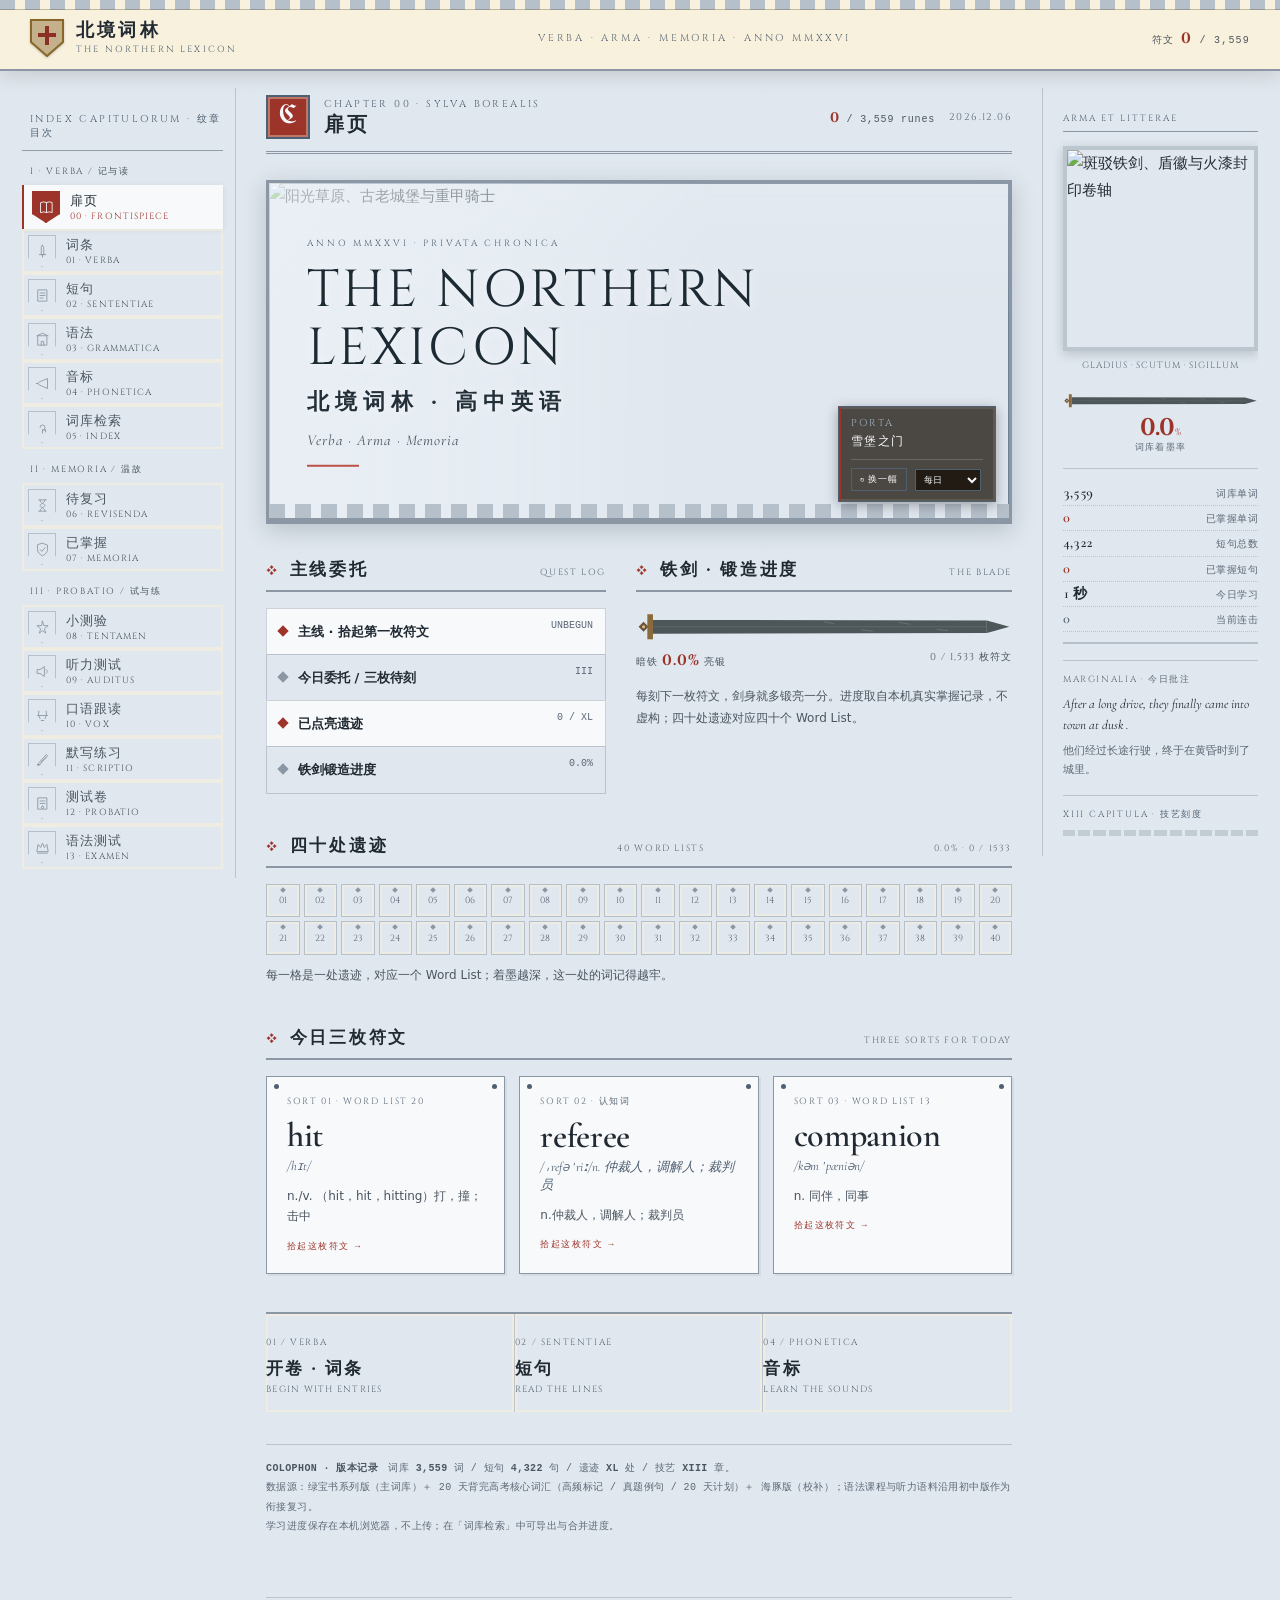
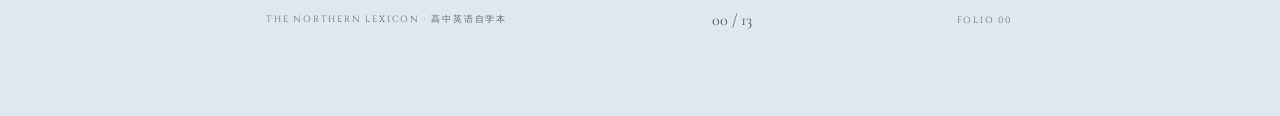
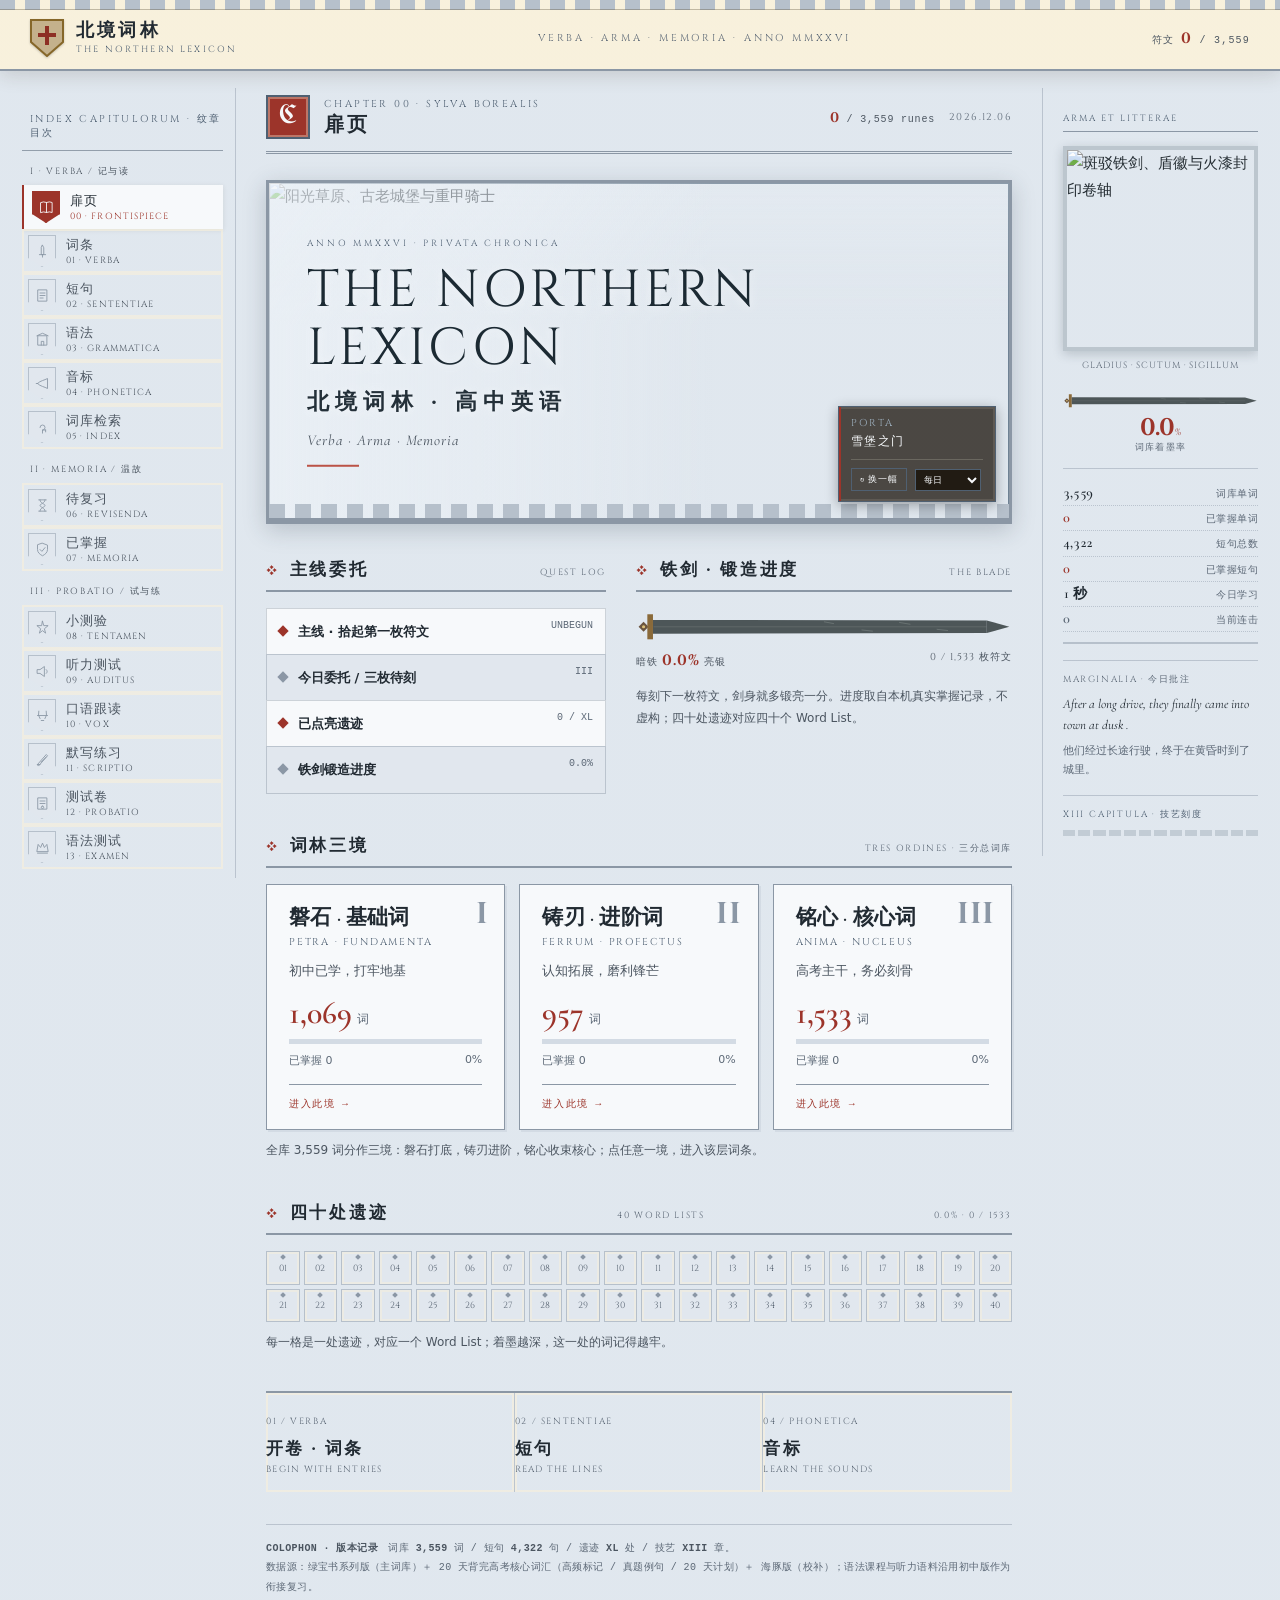
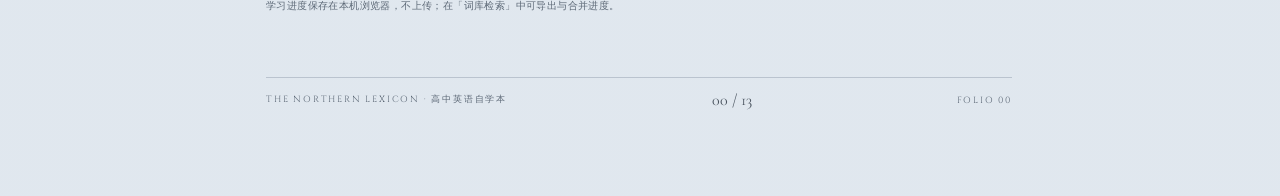
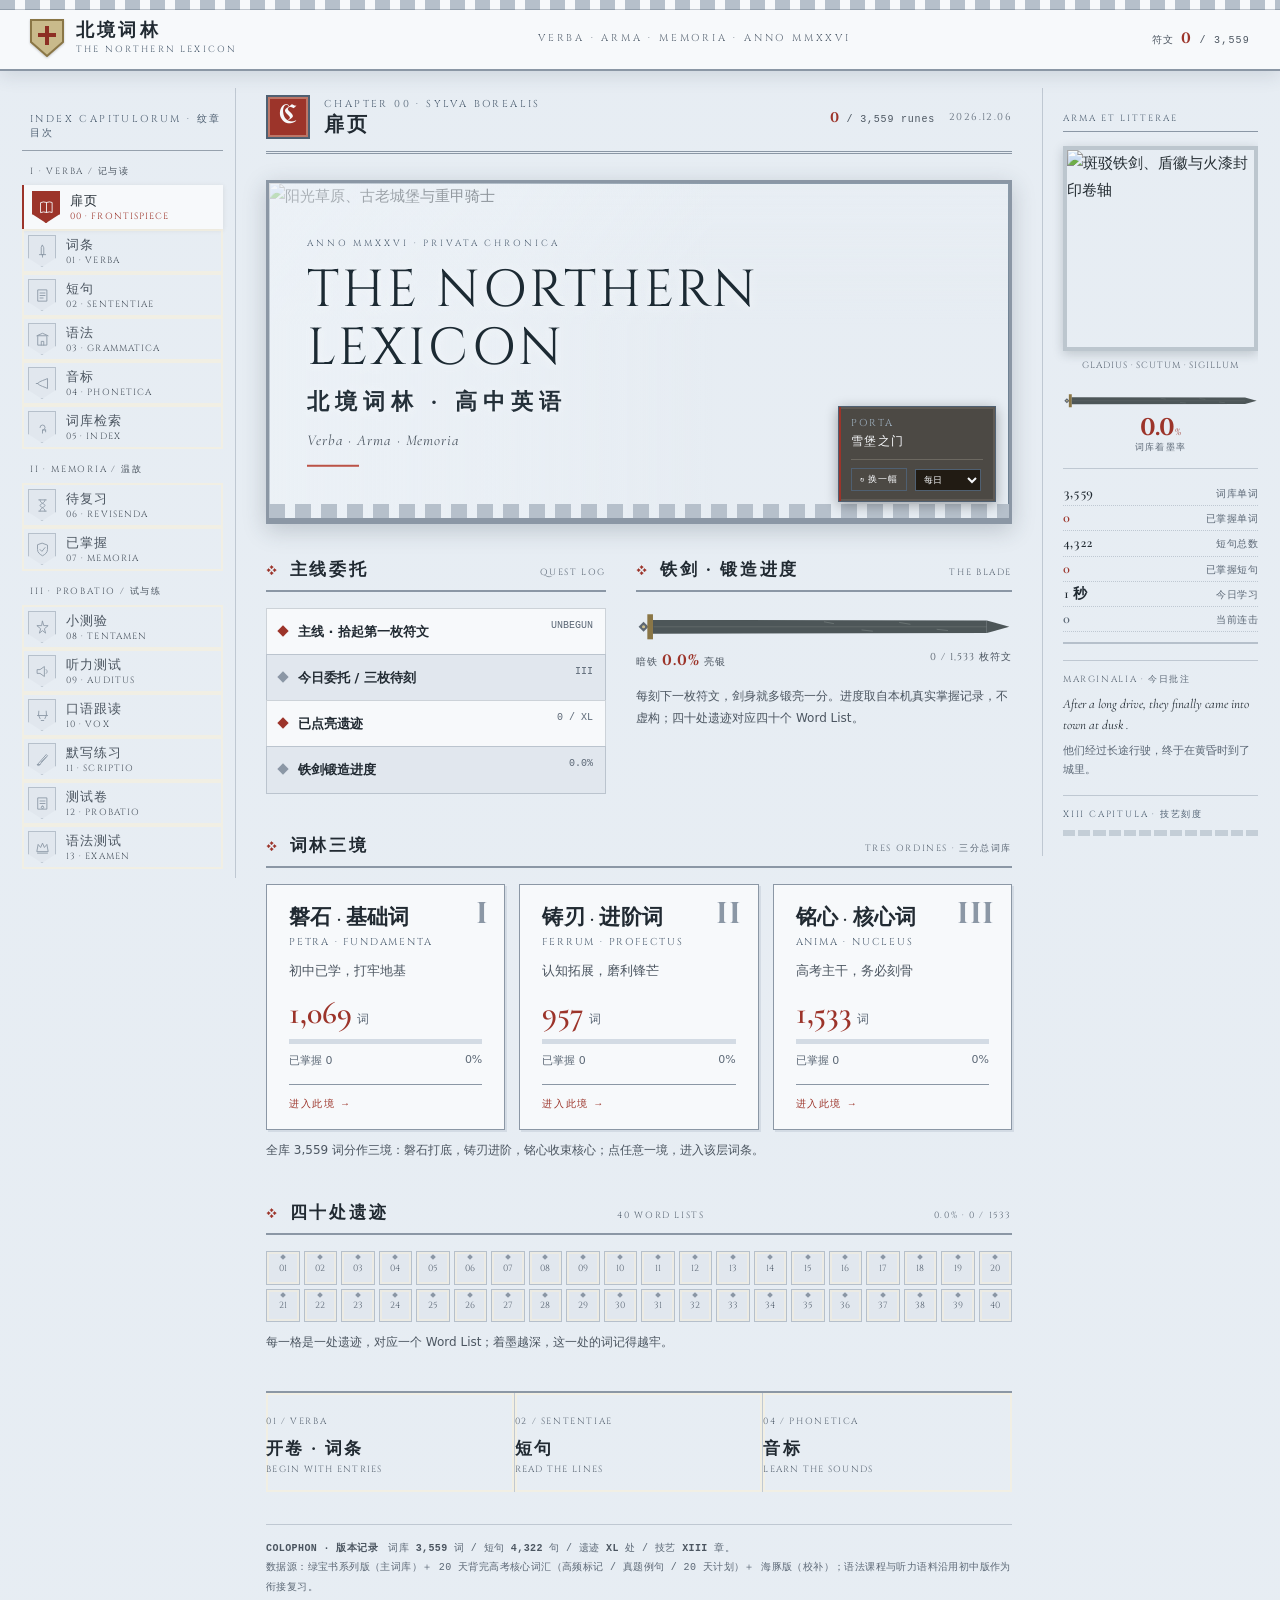
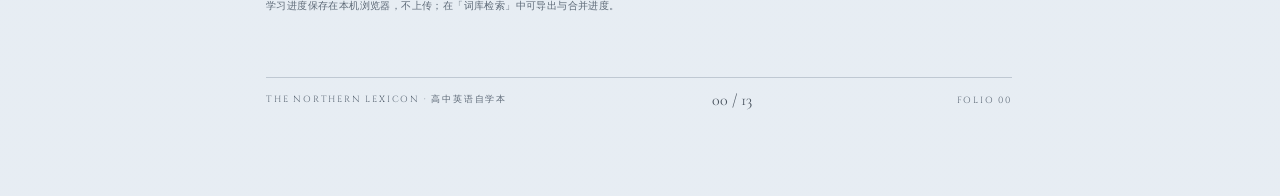
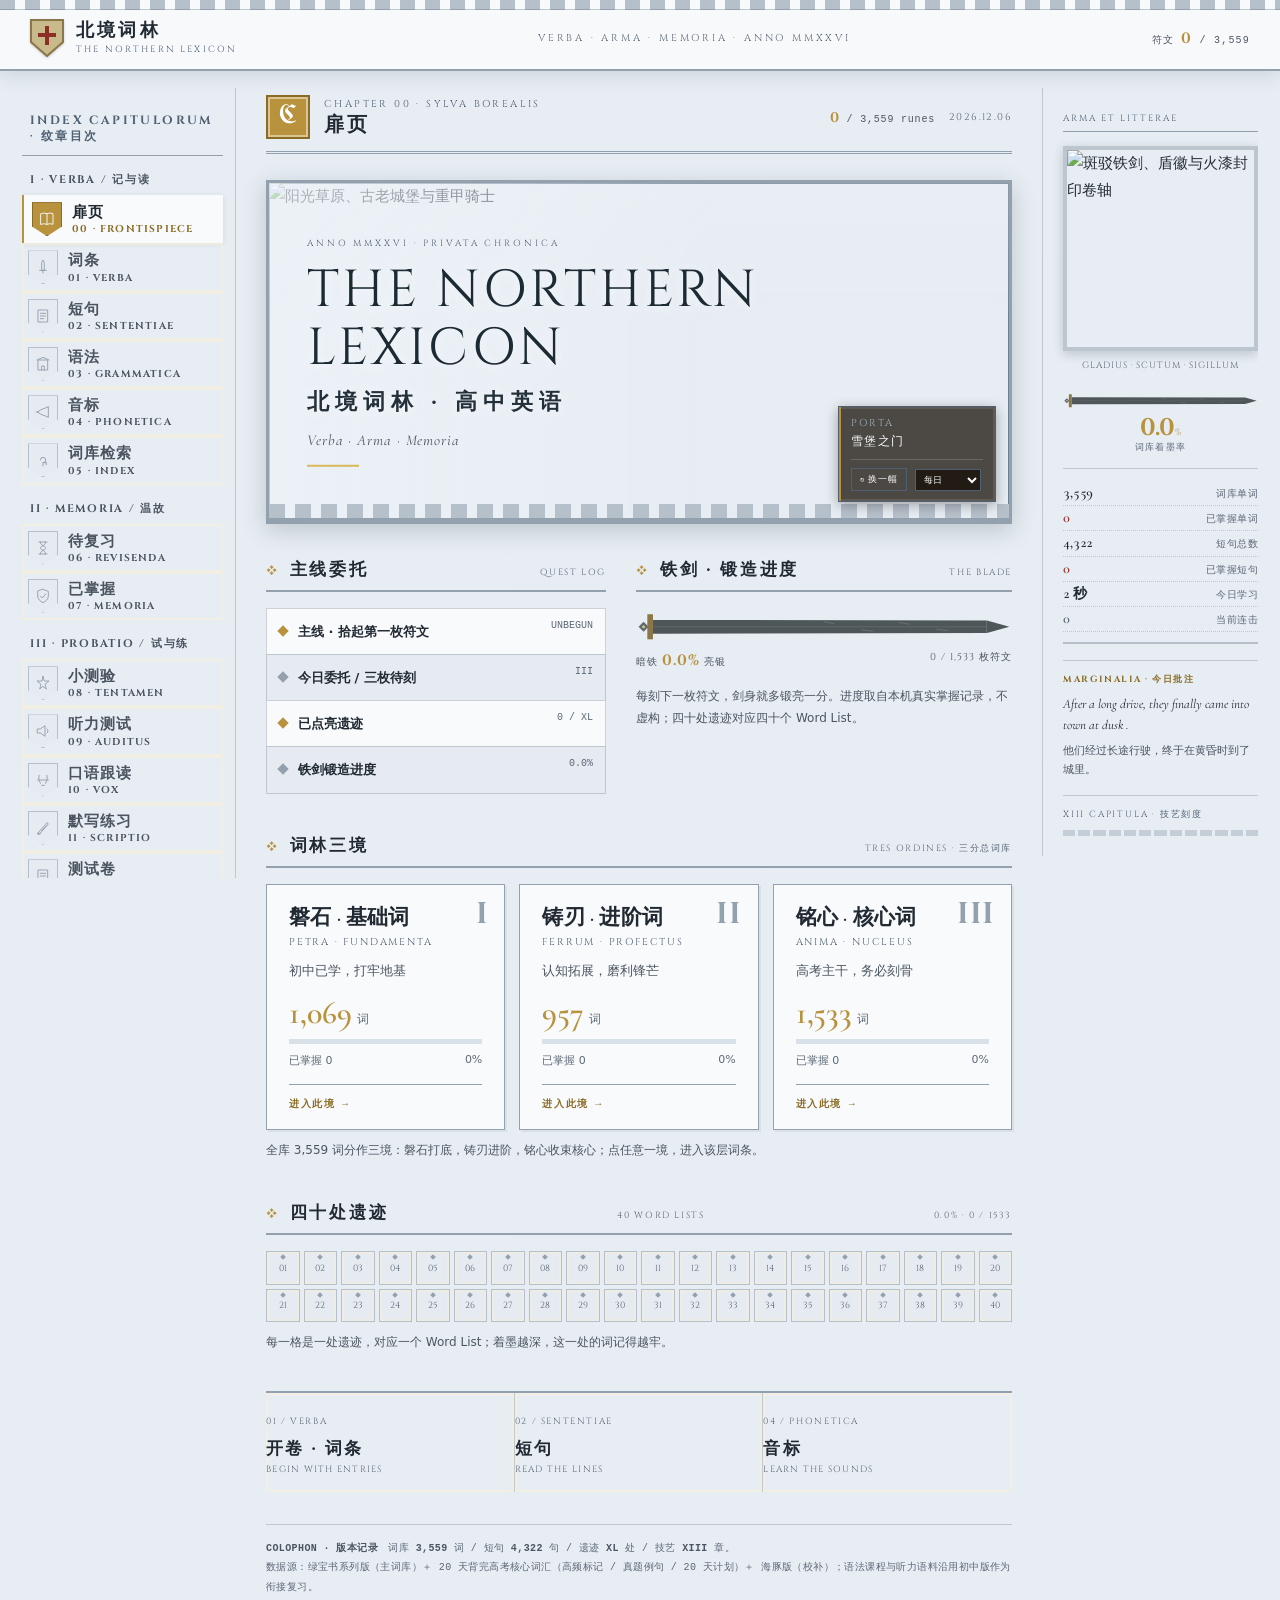
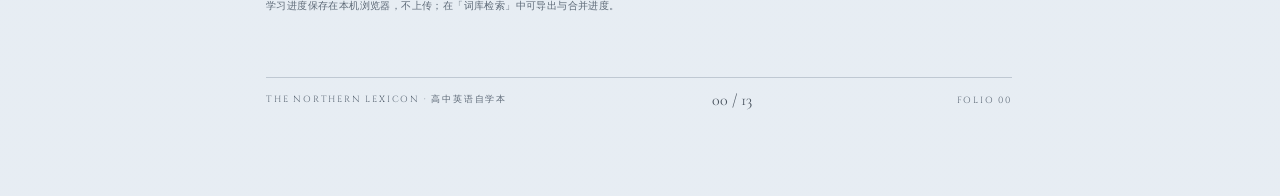
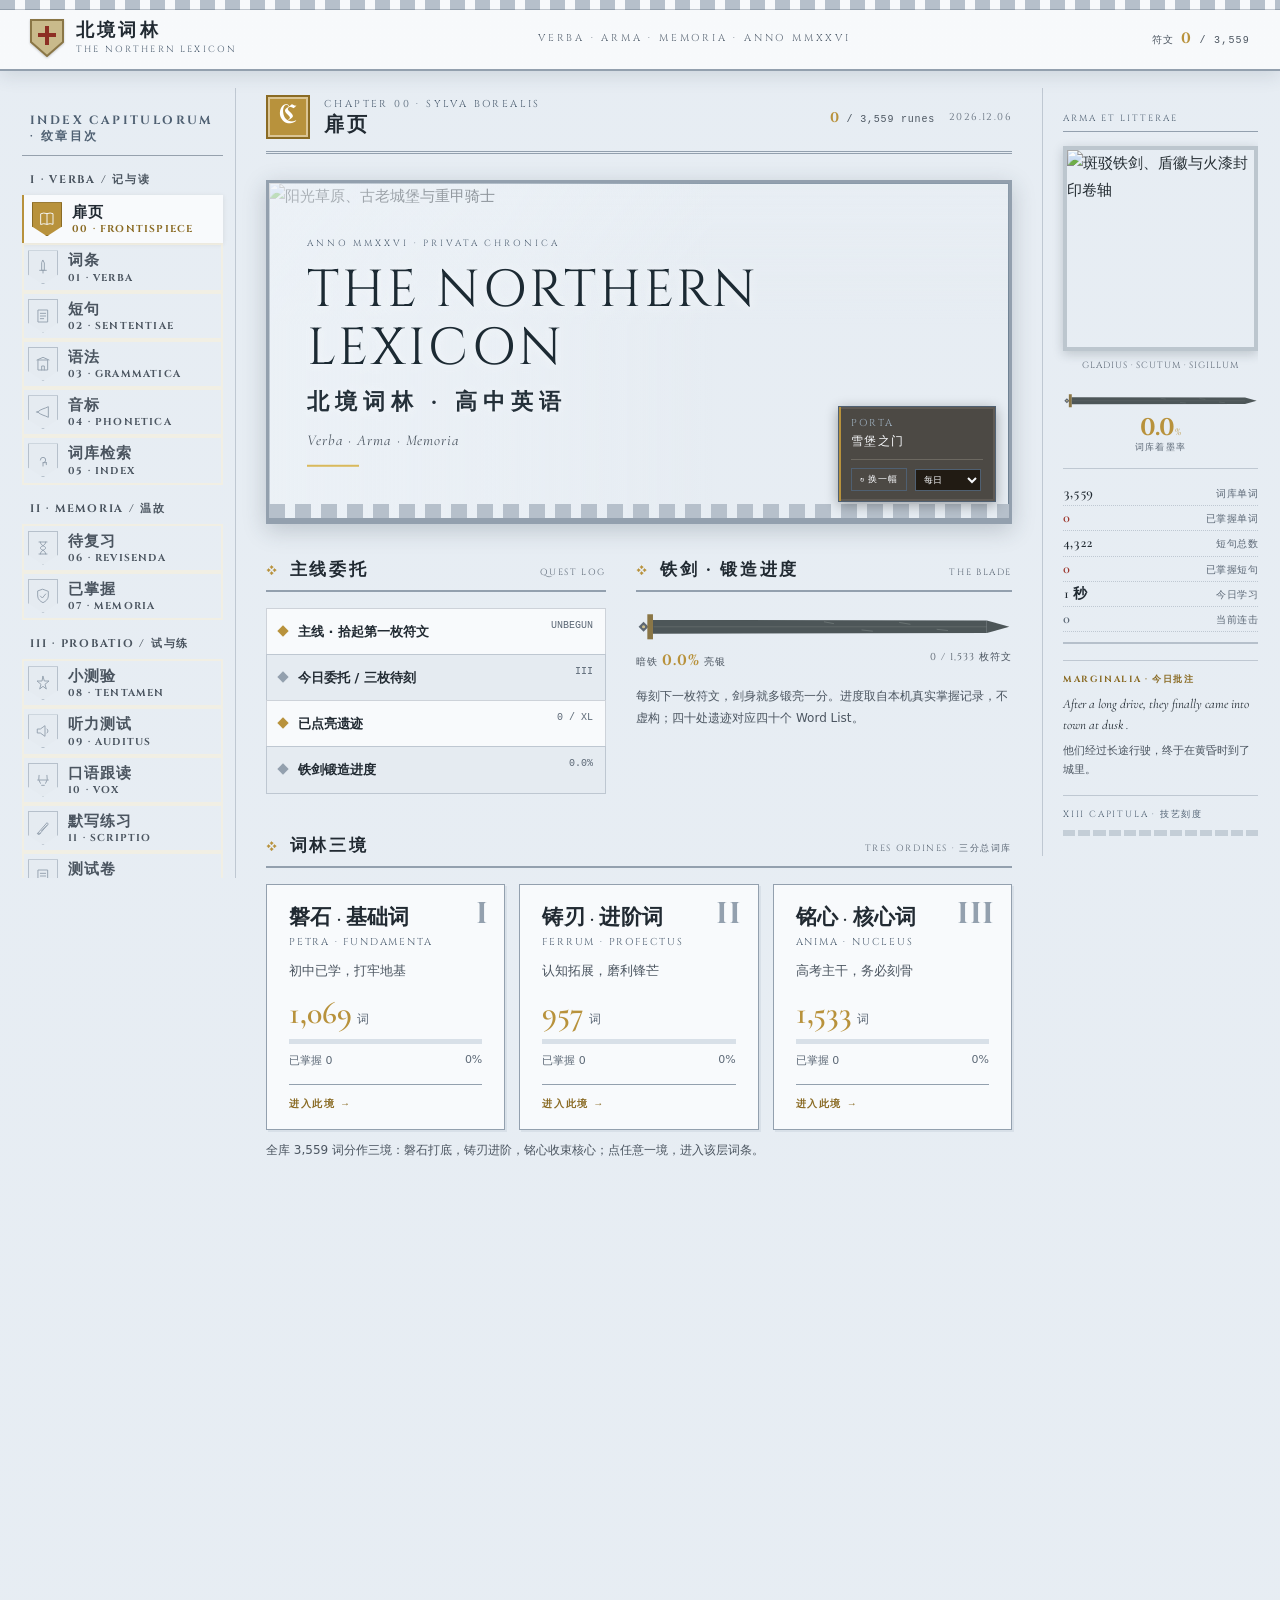
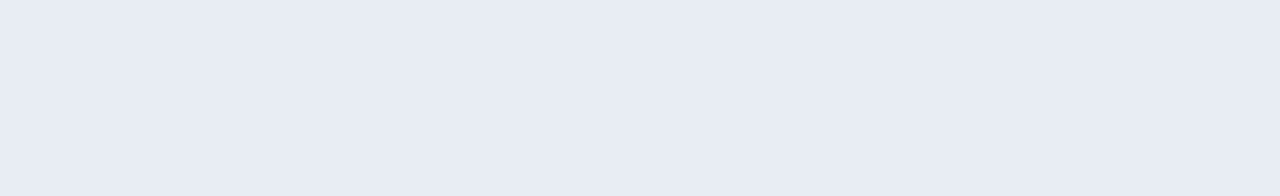
